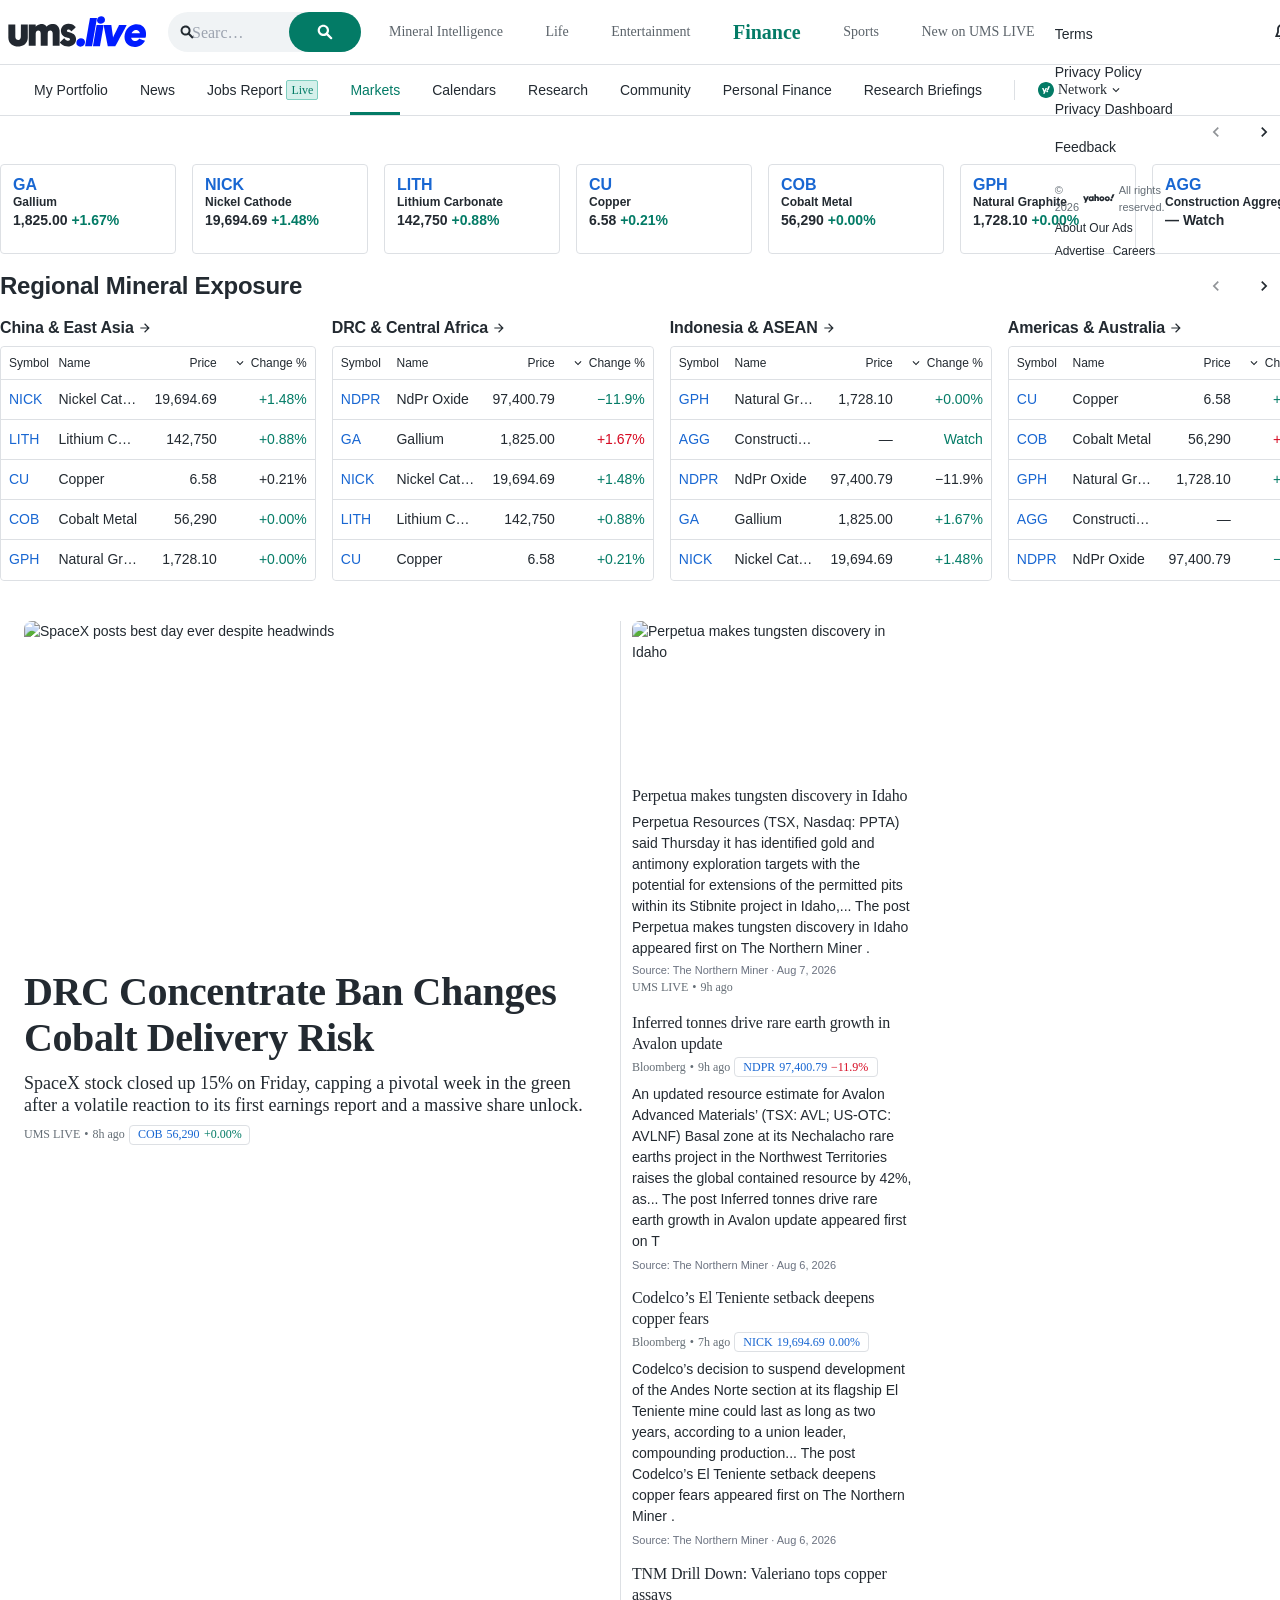
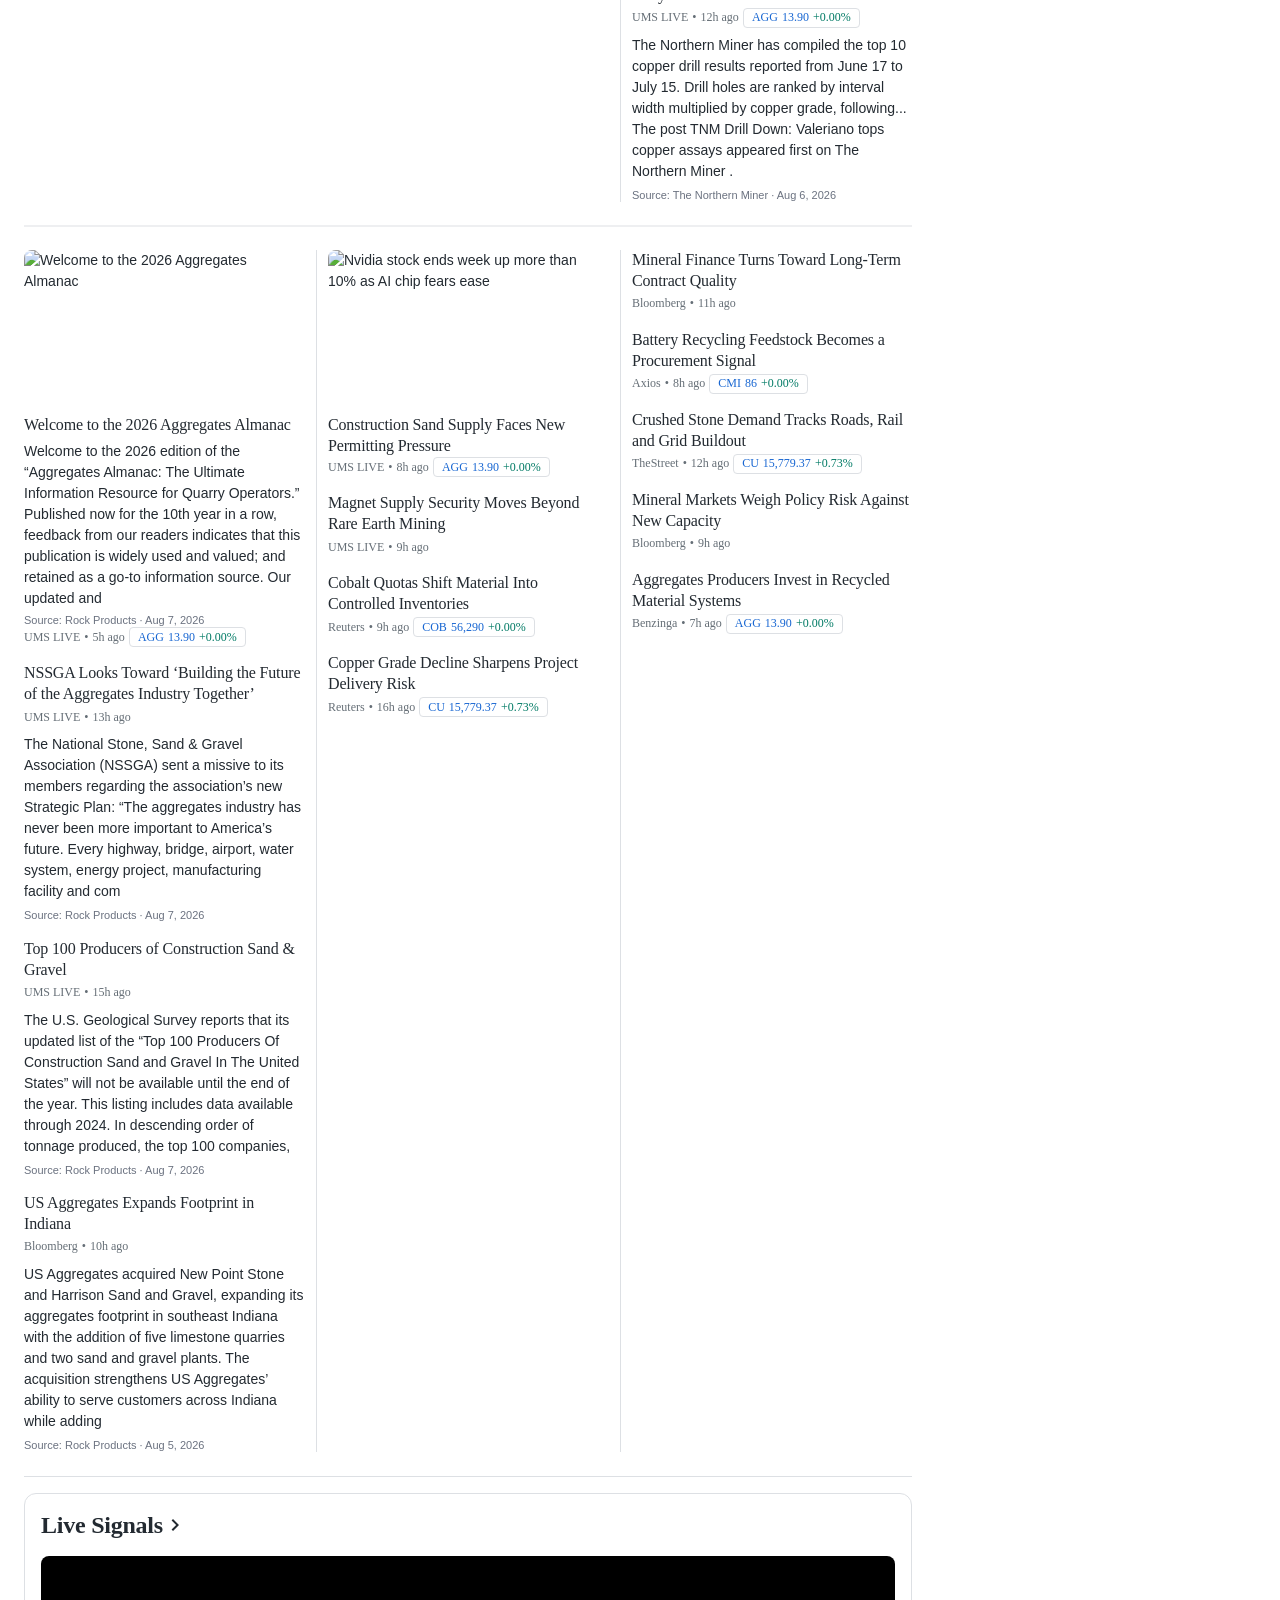
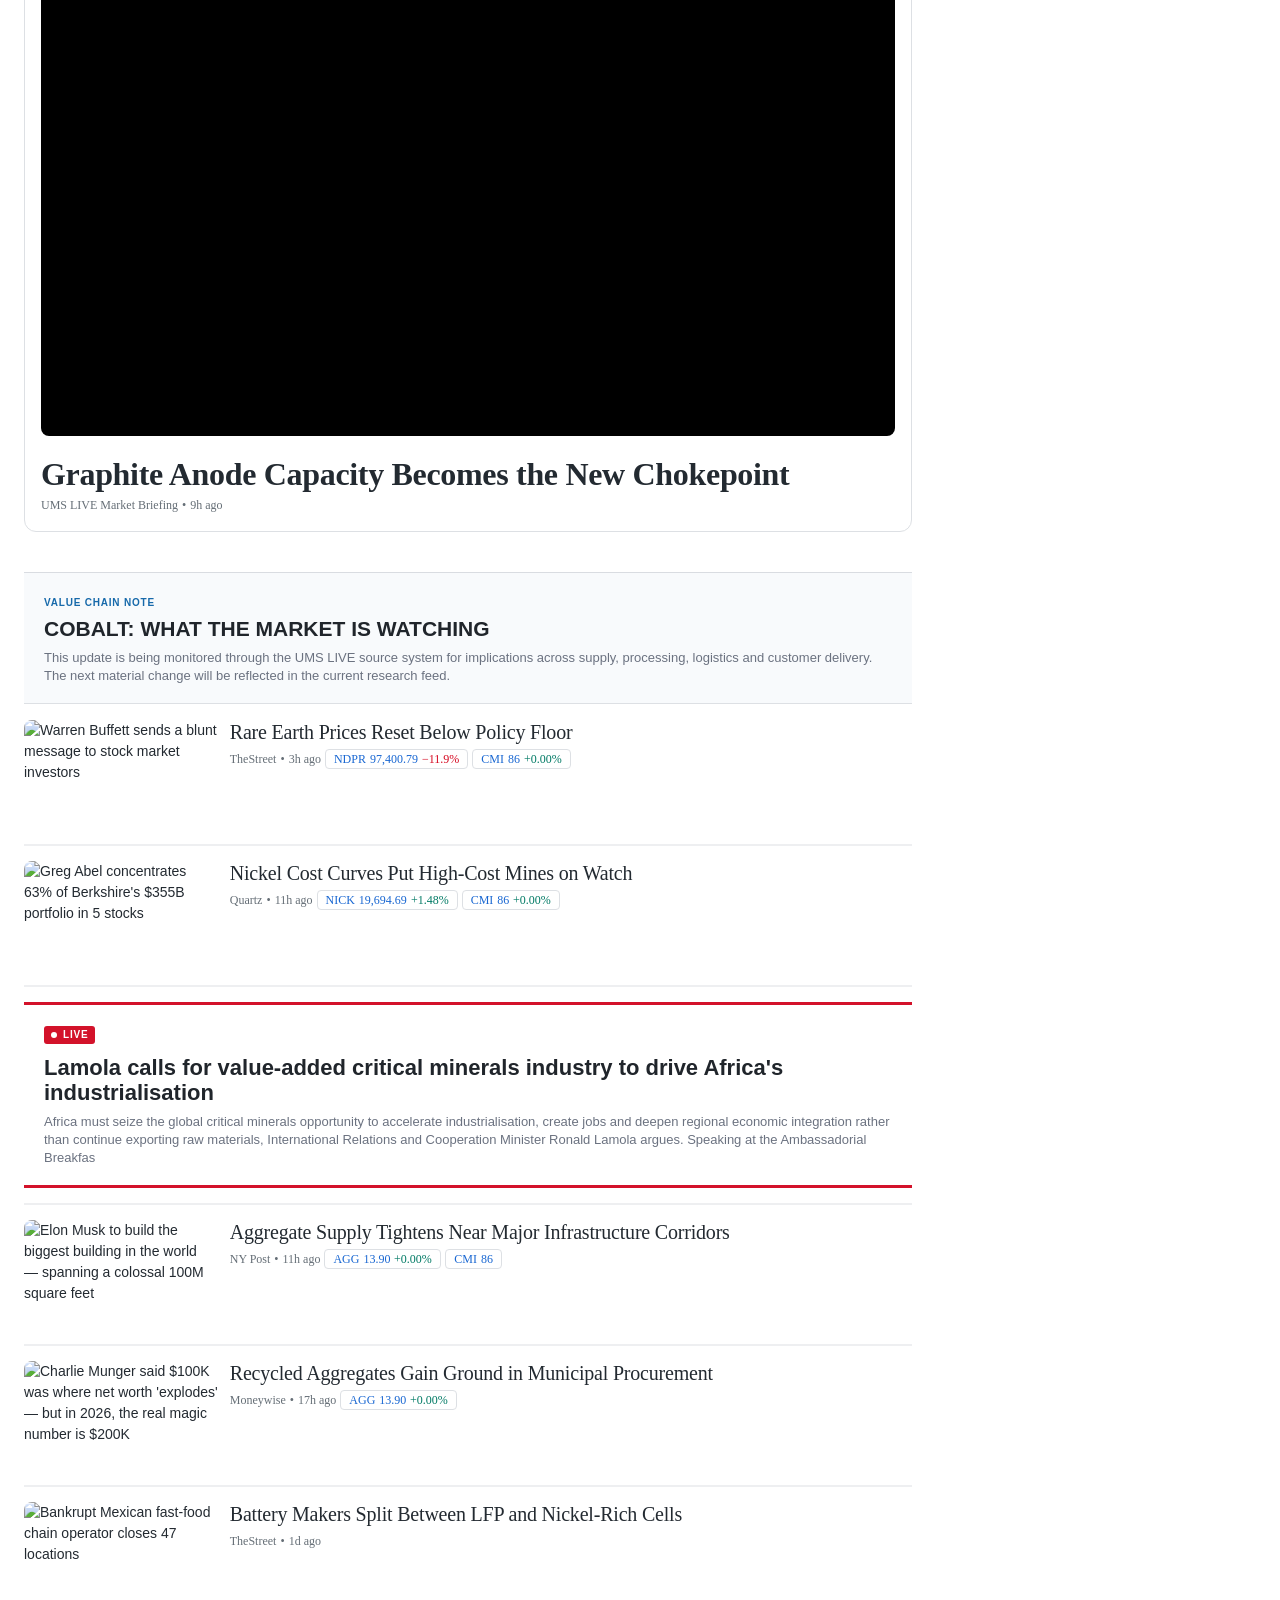
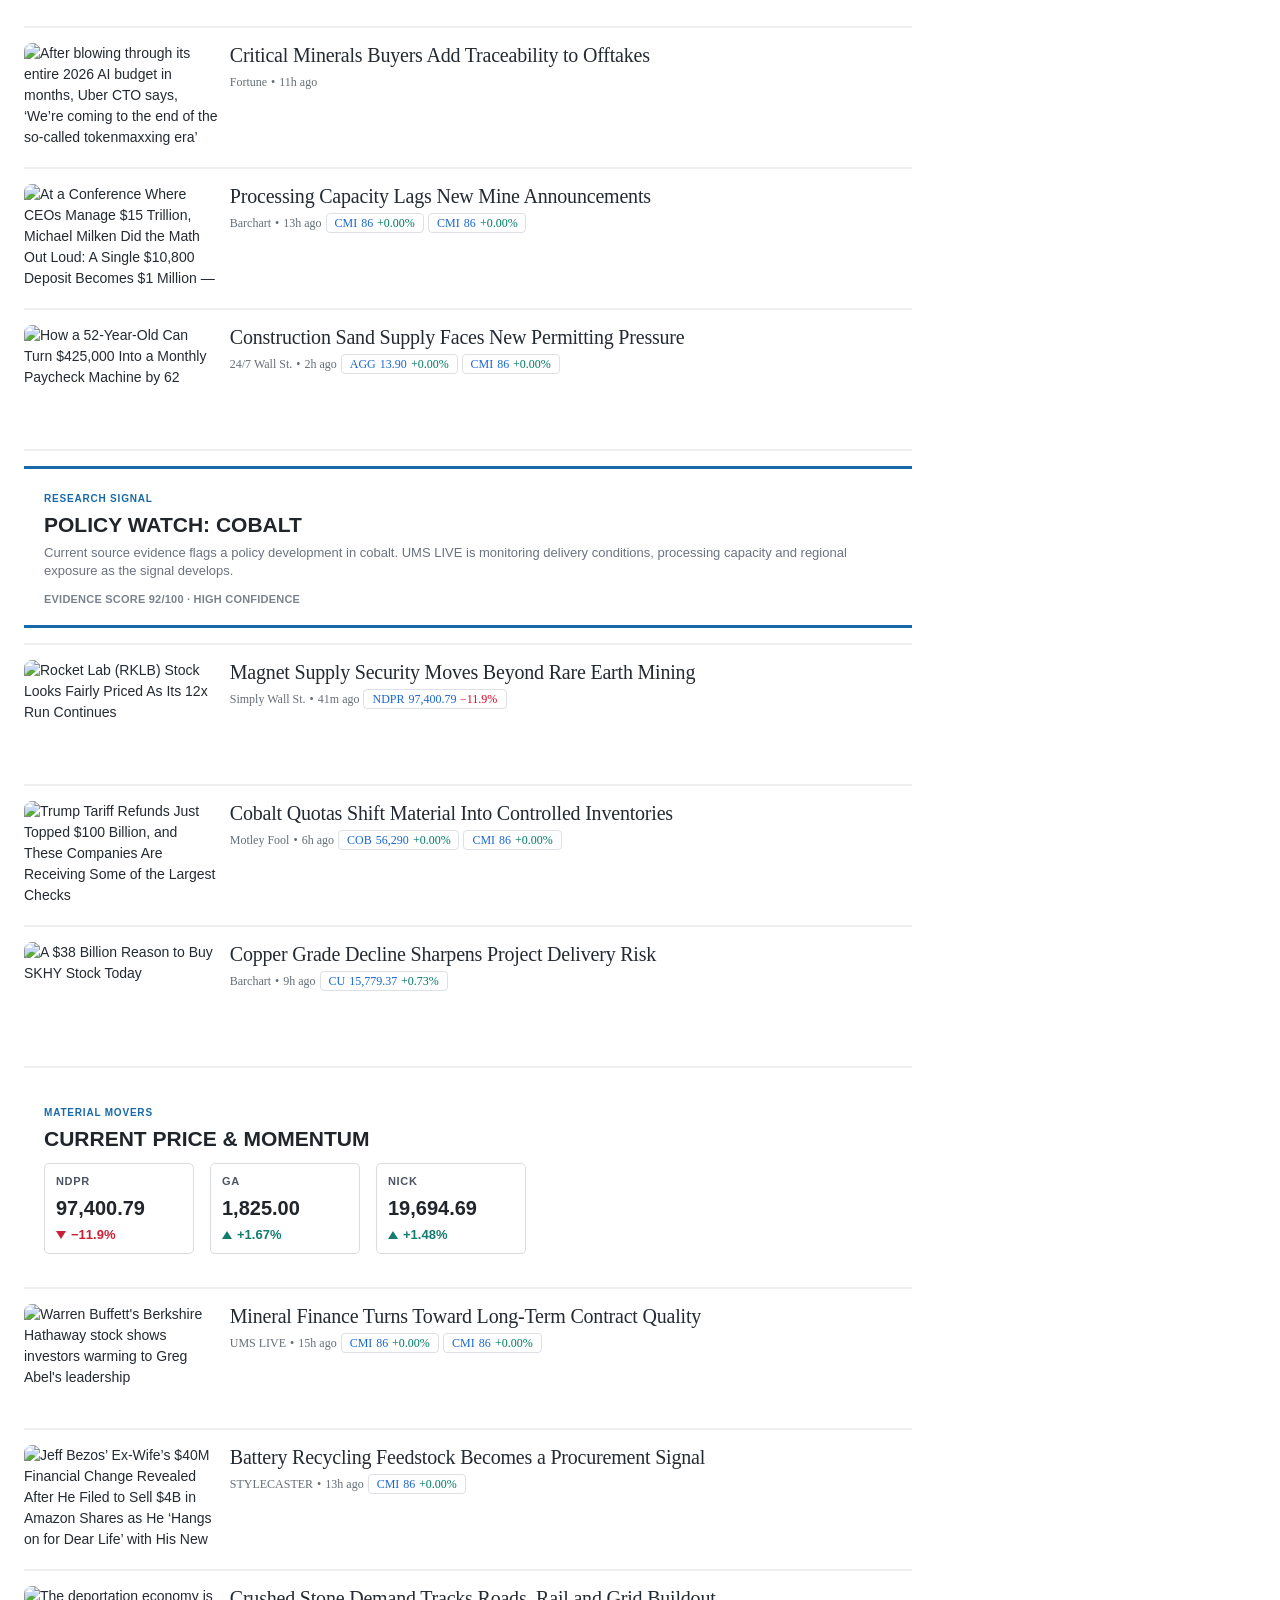
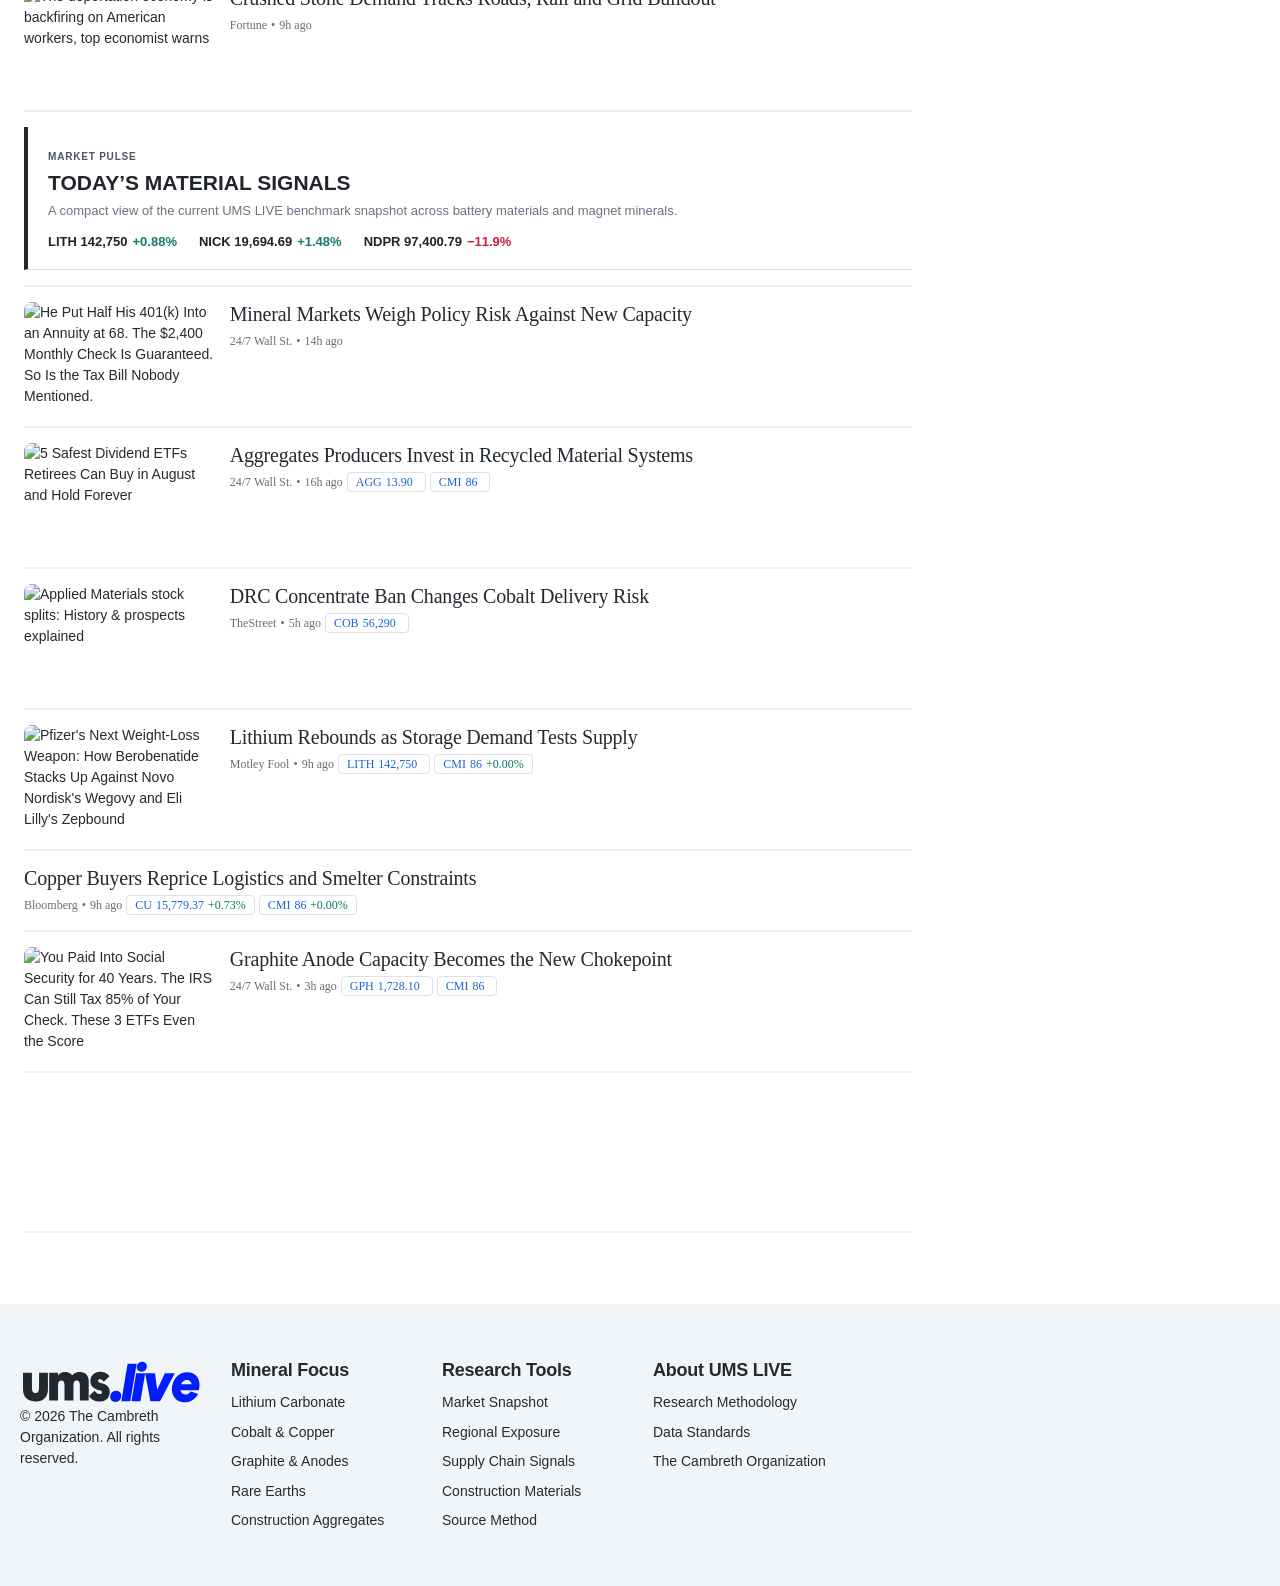
==== home.html @ 8cfcfe79 "Add files via upload" ====
<!DOCTYPE html>
<html>

<head>
  <meta charset="utf-8">
  <title>ALL-IN-ONE YAHOO CLONE</title>
  <style>
    /* POWER CSS WITH THEME+ANIMATIONS+FONTS */

    .wrapper.yf-1kh8qug {
      font-weight: var(--font-bold);
    }

    .fin-icon.yf-15ilbqr svg {
      width: 1em;
      height: 1em;
      fill: currentcolor;
      display: inline-block;
    }

    .interactive-icn.yf-15ilbqr {
      color: var(--color-interactive-level-1-enabled);
    }

    .fin-icon.yf-15ilbqr {
      align-items: center;
      display: inline-flex;
    }

    .primary-icn.yf-15ilbqr {
      color: var(--primary);
    }

    .secondary-icn.yf-15ilbqr {
      color: var(--secondary);
    }

    .tertiary-icn.yf-15ilbqr {
      color: var(--text2);
    }

    .action-icn.yf-15ilbqr {
      color: var(--color-ui-brand);
    }

    .positive-icn.yf-15ilbqr {
      color: var(--positive);
    }

    .negative-icn.yf-15ilbqr {
      color: var(--negative);
    }

    .following-icn.yf-15ilbqr {
      color: var(--following);
    }

    .white-icn.yf-15ilbqr {
      color: var(--white);
    }

    .inversed-icn.yf-15ilbqr {
      color: var(--inversed);
    }

    .success-icn.yf-15ilbqr {
      color: var(--color-ui-banner-success-icon);
    }

    .error-icn.yf-15ilbqr {
      color: var(--color-ui-banner-critical-icon);
    }

    .warning-icn.yf-15ilbqr {
      color: var(--color-ui-banner-alert);
    }

    .dock-icn.yf-15ilbqr {
      color: var(--color-surface-2a);
    }

    .inherit-icn.yf-15ilbqr {
      color: inherit;
    }

    .gray-icn.yf-15ilbqr {
      color: var(--ui-gray-300);
    }

    .sz-x-small.yf-15ilbqr {
      font-size: var(--icon-size, var(--font-xs));
    }

    .sz-small.yf-15ilbqr {
      font-size: var(--icon-size, var(--font-s));
    }

    .sz-medium.yf-15ilbqr {
      font-size: var(--icon-size, var(--font-m));
    }

    .sz-large.yf-15ilbqr {
      font-size: var(--icon-size, var(--font-l));
    }

    .sz-x-large.yf-15ilbqr {
      font-size: var(--icon-size, var(--font-2xl));
    }

    .sz-xx-large.yf-15ilbqr {
      font-size: var(--icon-size, var(--font-3xl));
    }

    .sz-xxx-large.yf-15ilbqr {
      font-size: var(--icon-size, var(--font-4xl));
    }

    .sz-xxxx-large.yf-15ilbqr {
      font-size: var(--icon-size, var(--font-6xl));
    }

    .sz-xxxxx-large.yf-15ilbqr {
      font-size: var(--icon-size, var(--font-8xl));
    }

    .sz-10x-large.yf-15ilbqr {
      font-size: var(--icon-size, var(--font-10xl));
    }

    .sz-12x-large.yf-15ilbqr {
      font-size: var(--icon-size, var(--font-12xl));
    }

    .rotate.yf-15ilbqr {
      transform: rotateX(180deg);
      transition: 0.3s ease-in-out;
    }

    .rotateY.yf-15ilbqr {
      transform: rotateY(180deg);
      transition: 0.3s ease-in-out;
    }

    .rotate90.yf-15ilbqr {
      transform: rotate(90deg);
      transition: 0.3s ease-in-out;
    }

    .selected.yf-15ilbqr {
      color: var(--link);
    }

    a.yf-119g04z {
      --link-transition-duration: .15s;
      transition-property: background-color, background-image, box-shadow, color, border-color;
      transition-duration: var(--link-transition-duration);
      transition-timing-function: ease-in-out;
      height: fit-content;
      font-weight: var(--link-font-weight, var(--font-medium));
      text-decoration: none;
      display: inline-flex;
      gap: var(--link-row-gap, var(--size-space-02));
      align-items: center;
      line-height: 1.25;
    }

    a.leftAlign.yf-119g04z {
      flex-direction: row-reverse;
    }

    a.primary-link.yf-119g04z,
    a.loud-link.yf-119g04z,
    a.subtle-link.yf-119g04z,
    a.none-link.yf-119g04z {
      --link-transition-duration: 60ms;
      padding: var(--link-padding, 0);
    }

    a.primary-link.fin-size-x-small.yf-119g04z,
    a.loud-link.fin-size-x-small.yf-119g04z,
    a.subtle-link.fin-size-x-small.yf-119g04z,
    a.none-link.fin-size-x-small.yf-119g04z {
      --link-padding: 0;
      font-size: var(--font-xs);
    }

    a.primary-link.fin-size-small.yf-119g04z,
    a.loud-link.fin-size-small.yf-119g04z,
    a.subtle-link.fin-size-small.yf-119g04z,
    a.none-link.fin-size-small.yf-119g04z {
      --link-padding: 0;
      font-size: var(--font-s);
    }

    a.primary-link.fin-size-medium.yf-119g04z,
    a.loud-link.fin-size-medium.yf-119g04z,
    a.subtle-link.fin-size-medium.yf-119g04z,
    a.none-link.fin-size-medium.yf-119g04z {
      --link-padding: 0;
      font-size: var(--font-m);
    }

    a.primary-link.fin-size-large.yf-119g04z,
    a.loud-link.fin-size-large.yf-119g04z,
    a.subtle-link.fin-size-large.yf-119g04z,
    a.none-link.fin-size-large.yf-119g04z {
      --link-padding: 0;
      font-size: var(--font-l);
    }

    a.primary-link.fin-size-x-large.yf-119g04z,
    a.loud-link.fin-size-x-large.yf-119g04z,
    a.subtle-link.fin-size-x-large.yf-119g04z,
    a.none-link.fin-size-x-large.yf-119g04z {
      --link-padding: 0;
      font-size: var(--font-xl);
    }

    a.primary-link.fin-size-xx-large.yf-119g04z,
    a.loud-link.fin-size-xx-large.yf-119g04z,
    a.subtle-link.fin-size-xx-large.yf-119g04z,
    a.none-link.fin-size-xx-large.yf-119g04z {
      --link-padding: 0;
      font-size: var(--font-2xl);
    }

    a.primary-link.fin-size-xxx-large.yf-119g04z,
    a.loud-link.fin-size-xxx-large.yf-119g04z,
    a.subtle-link.fin-size-xxx-large.yf-119g04z,
    a.none-link.fin-size-xxx-large.yf-119g04z {
      --link-padding: 0;
      font-size: var(--font-3xl);
    }

    a.primary-link.yf-119g04z {
      color: var(--color-interactive-level-2-enabled);
      text-decoration-line: underline;
      text-decoration-thickness: auto;
      text-decoration-style: solid;
      text-decoration-color: var(--color-interactive-level-2-enabled);
    }

    a.loud-link.yf-119g04z {
      color: var(--color-interactive-level-1-enabled);
    }

    a.subtle-link.yf-119g04z {
      color: var(--link-color, var(--color-interactive-level-2-enabled));
      text-decoration: none;
    }

    a.none-link.yf-119g04z {
      color: inherit;
    }

    a.none-link.yf-119g04z:active,
    a.none-link.yf-119g04z:hover {
      text-decoration: none;
    }

    a.ellipsis.yf-119g04z {
      text-overflow: ellipsis;
      overflow: hidden;
      white-space: nowrap;
      display: block;
    }

    a.primary-btn-link.yf-119g04z,
    a.secondary-btn-link.yf-119g04z,
    a.tertiary-btn-link.yf-119g04z,
    a.quaternary-btn-link.yf-119g04z,
    a.quaternary-blue-btn-link.yf-119g04z,
    a.link1-btn-link.yf-119g04z,
    a.link2-btn-link.yf-119g04z,
    a.icon-btn-link.yf-119g04z,
    a.icon2-btn-link.yf-119g04z,
    a.ai-btn-link.yf-119g04z,
    a.subscription-btn-link.yf-119g04z {
      --button-background-color: transparent;
      background-image: var(--button-background-image, none);
      border-radius: var(--border-radius-xl);
      background-color: var(--button-background-color);
      border-color: var(--button-border-color, transparent);
      border-width: 1px;
      border-style: solid;
      display: inline-flex;
      align-items: center;
      justify-content: flex-start;
      gap: var(--size-space-02);
    }

    a.primary-btn-link.yf-119g04z:hover,
    a.primary-btn-link.yf-119g04z:focus-within,
    a.primary-btn-link.yf-119g04z:active,
    a.secondary-btn-link.yf-119g04z:hover,
    a.secondary-btn-link.yf-119g04z:focus-within,
    a.secondary-btn-link.yf-119g04z:active,
    a.tertiary-btn-link.yf-119g04z:hover,
    a.tertiary-btn-link.yf-119g04z:focus-within,
    a.tertiary-btn-link.yf-119g04z:active,
    a.quaternary-btn-link.yf-119g04z:hover,
    a.quaternary-btn-link.yf-119g04z:focus-within,
    a.quaternary-btn-link.yf-119g04z:active,
    a.quaternary-blue-btn-link.yf-119g04z:hover,
    a.quaternary-blue-btn-link.yf-119g04z:focus-within,
    a.quaternary-blue-btn-link.yf-119g04z:active,
    a.link1-btn-link.yf-119g04z:hover,
    a.link1-btn-link.yf-119g04z:focus-within,
    a.link1-btn-link.yf-119g04z:active,
    a.link2-btn-link.yf-119g04z:hover,
    a.link2-btn-link.yf-119g04z:focus-within,
    a.link2-btn-link.yf-119g04z:active,
    a.icon-btn-link.yf-119g04z:hover,
    a.icon-btn-link.yf-119g04z:focus-within,
    a.icon-btn-link.yf-119g04z:active,
    a.icon2-btn-link.yf-119g04z:hover,
    a.icon2-btn-link.yf-119g04z:focus-within,
    a.icon2-btn-link.yf-119g04z:active,
    a.ai-btn-link.yf-119g04z:hover,
    a.ai-btn-link.yf-119g04z:focus-within,
    a.ai-btn-link.yf-119g04z:active,
    a.subscription-btn-link.yf-119g04z:hover,
    a.subscription-btn-link.yf-119g04z:focus-within,
    a.subscription-btn-link.yf-119g04z:active {
      text-decoration: none;
    }

    a.primary-btn-link.fin-size-x-small.yf-119g04z,
    a.secondary-btn-link.fin-size-x-small.yf-119g04z,
    a.tertiary-btn-link.fin-size-x-small.yf-119g04z,
    a.quaternary-btn-link.fin-size-x-small.yf-119g04z,
    a.quaternary-blue-btn-link.fin-size-x-small.yf-119g04z,
    a.ai-btn-link.fin-size-x-small.yf-119g04z,
    a.subscription-btn-link.fin-size-x-small.yf-119g04z {
      padding-top: 0.1407rem;
      padding-bottom: 0.1407rem;
    }

    a.primary-btn-link.fin-size-small.yf-119g04z,
    a.secondary-btn-link.fin-size-small.yf-119g04z,
    a.tertiary-btn-link.fin-size-small.yf-119g04z,
    a.quaternary-btn-link.fin-size-small.yf-119g04z,
    a.quaternary-blue-btn-link.fin-size-small.yf-119g04z,
    a.ai-btn-link.fin-size-small.yf-119g04z,
    a.subscription-btn-link.fin-size-small.yf-119g04z {
      padding-top: 0.391rem;
      padding-bottom: 0.391rem;
    }

    a.primary-btn-link.fin-size-medium.yf-119g04z,
    a.secondary-btn-link.fin-size-medium.yf-119g04z,
    a.tertiary-btn-link.fin-size-medium.yf-119g04z,
    a.quaternary-btn-link.fin-size-medium.yf-119g04z,
    a.quaternary-blue-btn-link.fin-size-medium.yf-119g04z,
    a.ai-btn-link.fin-size-medium.yf-119g04z,
    a.subscription-btn-link.fin-size-medium.yf-119g04z {
      padding-top: 0.6405rem;
      padding-bottom: 0.6405rem;
    }

    a.primary-btn-link.fin-size-large.yf-119g04z,
    a.secondary-btn-link.fin-size-large.yf-119g04z,
    a.tertiary-btn-link.fin-size-large.yf-119g04z,
    a.quaternary-btn-link.fin-size-large.yf-119g04z,
    a.quaternary-blue-btn-link.fin-size-large.yf-119g04z,
    a.ai-btn-link.fin-size-large.yf-119g04z,
    a.subscription-btn-link.fin-size-large.yf-119g04z {
      padding-top: 0.813rem;
      padding-bottom: 0.813rem;
    }

    a.primary-btn-link.fin-size-x-large.yf-119g04z,
    a.secondary-btn-link.fin-size-x-large.yf-119g04z,
    a.tertiary-btn-link.fin-size-x-large.yf-119g04z,
    a.quaternary-btn-link.fin-size-x-large.yf-119g04z,
    a.quaternary-blue-btn-link.fin-size-x-large.yf-119g04z,
    a.ai-btn-link.fin-size-x-large.yf-119g04z,
    a.subscription-btn-link.fin-size-x-large.yf-119g04z {
      padding-top: 1.0625rem;
      padding-bottom: 1.0625rem;
    }

    a.primary-btn-link.yf-119g04z {
      --button-background-color: var(--color-interactive-level-2-enabled);
      color: var(--color-text-icon-inversed);
    }

    a.primary-btn-link.yf-119g04z:hover,
    a.primary-btn-link.yf-119g04z:focus-visible {
      --button-background-color: var(--color-interactive-level-2-hovered);
    }

    a.primary-btn-link.yf-119g04z:active {
      --button-background-color: var(--color-interactive-level-2-pressed);
    }

    a.primary-btn-link[disabled].yf-119g04z {
      --button-background-color: var(--color-interactive-level-2-enabled);
      color: var(--color-text-icon-inversed);
      opacity: 0.5;
    }

    a.secondary-btn-link.yf-119g04z {
      --button-background-color: var(--color-surface-2a);
      border-color: var(--button-border-color, var(--color-interactive-level-2-enabled));
      color: var(--color-interactive-level-2-enabled);
    }

    a.secondary-btn-link.yf-119g04z:hover,
    a.secondary-btn-link.yf-119g04z:focus-visible {
      border-color: var(--color-interactive-level-2-hovered);
      color: var(--color-interactive-level-2-hovered);
    }

    a.secondary-btn-link.yf-119g04z:active {
      --button-background-color: var(--color-interactive-level-1-background-pressed);
      color: var(--color-interactive-level-2-pressed);
      border-color: var(--color-interactive-level-2-pressed);
    }

    a.secondary-btn-link[disabled].yf-119g04z {
      border-color: var(--color-ui-divider-subtle);
      opacity: 0.5;
    }

    a.tertiary-btn-link.yf-119g04z {
      --button-background-color: var(--color-surface-2a);
      border-color: var(--button-border-color, var(--color-ui-divider-subtle));
      color: var(--color-interactive-level-2-enabled);
    }

    a.tertiary-btn-link.yf-119g04z:hover,
    a.tertiary-btn-link.yf-119g04z:focus-visible {
      color: var(--color-interactive-level-2-hovered);
      border-color: var(--color-interactive-level-2-hovered);
    }

    a.tertiary-btn-link.yf-119g04z:active {
      --button-background-color: var(--color-interactive-level-1-background-pressed);
      color: var(--color-interactive-level-2-pressed);
      border-color: var(--color-interactive-level-2-pressed);
    }

    a.tertiary-btn-link[disabled].yf-119g04z {
      opacity: 0.5;
    }

    a.quaternary-btn-link.yf-119g04z {
      --button-background-color: var(--enabled-active-brand);
      color: var(--color-text-icon-inversed);
    }

    a.quaternary-btn-link.yf-119g04z:hover,
    a.quaternary-btn-link.yf-119g04z:focus-visible {
      --button-background-color: var(--hovered-brand);
    }

    a.quaternary-btn-link.yf-119g04z:active {
      --button-background-color: var(--pressed-brand);
    }

    a.quaternary-btn-link[disabled].yf-119g04z {
      --button-background-color: var(--color-interactive-level-2-enabled);
      opacity: 0.5;
    }

    a.quaternary-blue-btn-link.yf-119g04z {
      --button-background-color: var(--color-interactive-level-1-enabled);
      color: var(--color-text-icon-inversed);
    }

    a.quaternary-blue-btn-link.yf-119g04z:hover,
    a.quaternary-blue-btn-link.yf-119g04z:focus-visible {
      --button-background-color: var(--color-interactive-level-1-hovered);
    }

    a.quaternary-blue-btn-link.yf-119g04z:active {
      --button-background-color: var(--color-interactive-level-1-pressed);
    }

    a.quaternary-blue-btn-link[disabled].yf-119g04z {
      --button-background-color: var(--color-interactive-level-2-enabled);
      opacity: 0.5;
    }

    a.link-btn-link.yf-119g04z {
      color: var(--color-interactive-level-2-enabled);
      padding: 0px;
      text-decoration-line: underline;
      text-decoration-thickness: auto;
      text-decoration-style: solid;
      text-decoration-color: var(--color-ui-gray-300);
    }

    a.link-btn-link.yf-119g04z:hover,
    a.link-btn-link.yf-119g04z:focus-visible {
      color: var(--color-interactive-level-2-enabled);
      text-decoration-line: underline;
      text-decoration-thickness: auto;
      text-decoration-style: solid;
      text-decoration-color: var(--color-ui-gray-500);
    }

    a.link-btn-link.yf-119g04z:active {
      color: var(--color-interactive-level-2-enabled);
      text-decoration-line: underline;
      text-decoration-style: solid;
      text-decoration-color: var(--color-ui-gray-500);
      text-decoration-thickness: 2px;
    }

    a.link-btn-link[disabled].yf-119g04z {
      color: var(--color-interactive-level-2-enabled);
      text-decoration-color: var(--color-ui-gray-300);
      opacity: 0.5;
    }

    a.link1-btn-link.yf-119g04z,
    a.link2-btn-link.yf-119g04z {
      color: var(--color-interactive-level-2-enabled);
      text-decoration-line: underline;
      text-decoration-thickness: auto;
      text-decoration-style: solid;
      text-decoration-color: var(--color-interactive-level-2-enabled);
    }

    a.link1-btn-link.yf-119g04z:hover,
    a.link1-btn-link.yf-119g04z:focus-visible,
    a.link2-btn-link.yf-119g04z:hover,
    a.link2-btn-link.yf-119g04z:focus-visible {
      --button-background-color: var(--color-surface-2a);
      text-decoration: none;
      border-color: var(--color-interactive-level-2-hovered);
      color: var(--color-interactive-level-2-hovered);
    }

    a.link1-btn-link.yf-119g04z:active,
    a.link2-btn-link.yf-119g04z:active {
      --button-background-color: var(--color-interactive-level-1-background-pressed);
      color: var(--color-interactive-level-2-pressed);
      text-decoration: none;
    }

    a.link1-btn-link[disabled].yf-119g04z,
    a.link2-btn-link[disabled].yf-119g04z {
      opacity: 0.5;
    }

    a.link2-btn-link.yf-119g04z {
      text-decoration: none;
    }

    a.icon-btn-link.yf-119g04z,
    a.icon2-btn-link.yf-119g04z {
      color: var(--color-interactive-level-2-enabled);
    }

    a.icon-btn-link.yf-119g04z:hover,
    a.icon-btn-link.yf-119g04z:focus-visible,
    a.icon2-btn-link.yf-119g04z:hover,
    a.icon2-btn-link.yf-119g04z:focus-visible {
      color: var(--color-interactive-level-2-hovered);
      border-color: var(--color-interactive-level-2-hovered);
    }

    a.icon-btn-link.yf-119g04z:active,
    a.icon2-btn-link.yf-119g04z:active {
      --button-background-color: var(--color-interactive-level-1-background-pressed);
      border-color: var(--color-interactive-level-2-pressed);
      color: var(--color-interactive-level-2-pressed);
    }

    a.icon-btn-link[disabled].yf-119g04z,
    a.icon2-btn-link[disabled].yf-119g04z {
      opacity: 0.5;
    }

    a.icon-btn-link.fin-size-x-small.yf-119g04z,
    a.icon2-btn-link.fin-size-x-small.yf-119g04z {
      --icon-size: var(--font-s);
      padding: 0.188rem;
    }

    a.icon-btn-link.fin-size-small.yf-119g04z,
    a.icon2-btn-link.fin-size-small.yf-119g04z {
      --icon-size: var(--font-l);
      padding: 0.188rem;
    }

    a.icon-btn-link.fin-size-medium.yf-119g04z,
    a.icon2-btn-link.fin-size-medium.yf-119g04z {
      --icon-size: var(--font-2xl);
      padding: 0.313rem;
    }

    a.icon-btn-link.fin-size-large.yf-119g04z,
    a.icon2-btn-link.fin-size-large.yf-119g04z {
      --icon-size: var(--font-4xl);
      padding: 0.313rem;
    }

    a.icon-btn-link.fin-size-x-large.yf-119g04z,
    a.icon2-btn-link.fin-size-x-large.yf-119g04z {
      --icon-size: var(--font-6xl);
      padding: 0.313rem;
    }

    a.icon2-btn-link.yf-119g04z {
      border-color: var(--color-ui-divider-subtle);
    }

    a.ai-btn-link.yf-119g04z {
      --button-background-color: var(--color-surface-2b);
      --button-background: linear-gradient(var(--button-background-color), var(--button-background-color)) padding-box, var(--ai-border-gradient) border-box;
      --button-icon-color: var(--button-background);
      border-color: transparent;
      background: var(--button-background);
      color: var(--color-interactive-level-2-enabled);
    }

    a.ai-btn-link.yf-119g04z:hover,
    a.ai-btn-link.yf-119g04z:focus-visible,
    a.ai-btn-link.yf-119g04z[aria-expanded="true"] {
      border-color: var(--color-interactive-ai-hovered);
      color: var(--color-interactive-ai-hovered);
    }

    a.ai-btn-link.activated.yf-119g04z,
    a.ai-btn-link.yf-119g04z:active {
      --button-background-color: var(--color-interactive-level-1-background-pressed);
      border-color: var(--color-interactive-ai-selected);
      color: var(--color-interactive-ai-selected);
    }

    a.ai-btn-link[disabled].yf-119g04z {
      border-color: var(--color-ui-divider-subtle);
      opacity: 0.5;
    }

    a.subscription-btn-link.yf-119g04z {
      color: var(--color-text-icon-primary-fixed-dark);
    }

    a.subscription-btn-link.bronze.yf-119g04z {
      --button-background-color: var(--color-interactive-ui-subscriber-bronze-enabled);
    }

    a.subscription-btn-link.bronze.yf-119g04z:hover,
    a.subscription-btn-link.bronze.yf-119g04z:focus-visible {
      --button-background-color: var(--color-interactive-ui-subscriber-bronze-hovered);
    }

    a.subscription-btn-link.bronze.yf-119g04z:active {
      --button-background-color: var(--color-interactive-ui-subscriber-bronze-pressed);
    }

    a.subscription-btn-link.silver.yf-119g04z {
      --button-background-color: var(--color-interactive-ui-subscriber-silver-enabled);
    }

    a.subscription-btn-link.silver.yf-119g04z:hover,
    a.subscription-btn-link.silver.yf-119g04z:focus-visible {
      --button-background-color: var(--color-interactive-ui-subscriber-silver-hovered);
    }

    a.subscription-btn-link.silver.yf-119g04z:active {
      --button-background-color: var(--color-interactive-ui-subscriber-silver-pressed);
    }

    a.subscription-btn-link.gold.yf-119g04z {
      --button-background-color: var(--color-interactive-ui-subscriber-gold-enabled);
    }

    a.subscription-btn-link.gold.yf-119g04z:hover,
    a.subscription-btn-link.gold.yf-119g04z:focus-visible {
      --button-background-color: var(--color-interactive-ui-subscriber-gold-hovered);
    }

    a.subscription-btn-link.gold.yf-119g04z:active {
      --button-background-color: var(--color-interactive-ui-subscriber-gold-pressed);
    }

    a.subscription-btn-link[disabled].yf-119g04z {
      --button-background-color: var(--color-text-icon-primary-fixed-dark);
      color: var(--color-interactive-level-1-disabled);
      opacity: 0.5;
    }

    a:hover.primary-link.yf-119g04z,
    a:hover.loud-link.yf-119g04z,
    a:hover.subtle-link.yf-119g04z,
    a:focus-visible.primary-link.yf-119g04z,
    a:focus-visible.loud-link.yf-119g04z,
    a:focus-visible.subtle-link.yf-119g04z {
      text-decoration-line: underline;
      text-decoration-thickness: auto;
      text-decoration-style: solid;
      text-decoration-color: var(--color-interactive-level-1-selected);
      color: var(--color-interactive-level-1-selected);
    }

    a:hover.noUnderline.yf-119g04z,
    a:hover.subtle-link.yf-119g04z,
    a:focus-visible.noUnderline.yf-119g04z,
    a:focus-visible.subtle-link.yf-119g04z {
      text-decoration: none;
    }

    a:active.primary-link.yf-119g04z,
    a:active.loud-link.yf-119g04z,
    a:active.subtle-link.yf-119g04z {
      text-decoration-line: underline;
      text-decoration-thickness: auto;
      text-decoration-style: solid;
      text-decoration-color: var(--color-interactive-level-1-pressed);
      color: var(--color-interactive-level-1-pressed);
    }

    a:active.noUnderline.yf-119g04z,
    a:active.subtle-link.yf-119g04z {
      text-decoration: none;
    }

    a.yf-119g04z:active,
    a.yf-119g04z:hover,
    a.yf-119g04z:focus-visible {
      text-decoration: underline;
    }

    a.noUnderline.yf-119g04z {
      text-decoration: none;
    }

    a.noUnderline.yf-119g04z:active,
    a.noUnderline.yf-119g04z:hover,
    a.noUnderline.yf-119g04z:focus-visible {
      text-decoration: none;
    }

    a.disabled.yf-119g04z {
      cursor: auto;
      pointer-events: none;
    }

    @media (prefers-reduced-motion) {
      a.yf-119g04z {
        --link-transition-duration: 0;
      }
    }

    button.yf-r7dg9i {
      --button-background-color: var(--background-color, transparent);
      --button-transition-duration: .15s;
      --button-width: var(--button-width, max-content);
      --button-padding-top: var(--button-padding-top-custom, 0);
      --button-padding-right: var(--button-padding-right-custom, 0);
      --button-padding-bottom: var(--button-padding-bottom-custom, 0);
      --button-padding-left: var(--button-padding-left-custom, 0);
      --button-white-space: var(--button-white-space-custom, normal);
      --button-label-xs-font-size: var(--button-label-xs-font-size-custom, var(--label-md-emphasis-size));
      font-weight: var(--button-font-weight, var(--font-medium));
      max-width: var(--button-width);
      background-image: var(--button-background-image, none);
      background-color: var(--button-background-color);
      transition-property: background-color, background-image, box-shadow, color, border-color;
      transition-duration: var(--button-transition-duration);
      transition-timing-function: ease-in-out;
      border-color: var(--button-border-color, transparent);
      border-width: 1px;
      border-style: solid;
      display: inline-flex;
      align-items: center;
      justify-content: flex-start;
      gap: var(--size-space-02);
      padding: var(--button-padding-top) var(--button-padding-right) var(--button-padding-bottom) var(--button-padding-left);
      white-space: var(--button-white-space, normal);
    }

    button.fin-size-x-small.yf-r7dg9i {
      padding: 0.22rem 0.625rem;
      font-size: var(--button-label-xs-font-size);
      line-height: var(--label-md-emphasis-line-height);
    }

    button.fin-size-small.yf-r7dg9i {
      padding: 0.391rem 0.875rem;
      font-size: var(--label-md-emphasis-size);
      line-height: var(--label-md-emphasis-line-height);
    }

    button.fin-size-medium.yf-r7dg9i {
      padding: .641rem var(--size-space-07);
      font-size: var(--label-lg-emphasis-size);
      line-height: var(--label-lg-emphasis-line-height);
    }

    button.fin-size-large.yf-r7dg9i {
      padding: .813rem var(--size-space-08);
      font-size: var(--label-lg-emphasis-size);
      line-height: var(--label-lg-emphasis-line-height);
    }

    button.fin-size-x-large.yf-r7dg9i {
      padding: 1.063rem var(--size-space-09);
      font-size: var(--label-lg-emphasis-size);
      line-height: var(--label-lg-emphasis-line-height);
    }

    button.rightAlign.yf-r7dg9i {
      flex-direction: row-reverse;
    }

    button.rounded.yf-r7dg9i {
      border-radius: var(--border-radius-xl);
    }

    button.hide.yf-r7dg9i {
      display: none !important;
      visibility: hidden !important;
    }

    button.inert.yf-r7dg9i {
      cursor: default;
      pointer-events: none;
    }

    button.primary-btn.fin-size-x-small.yf-r7dg9i,
    button.primary-destructive-btn.fin-size-x-small.yf-r7dg9i,
    button.secondary-btn.fin-size-x-small.yf-r7dg9i,
    button.secondary-destructive-btn.fin-size-x-small.yf-r7dg9i,
    button.tertiary-btn.fin-size-x-small.yf-r7dg9i,
    button.quaternary-btn.fin-size-x-small.yf-r7dg9i,
    button.quaternary-blue-btn.fin-size-x-small.yf-r7dg9i,
    button.ai-btn.fin-size-x-small.yf-r7dg9i {
      padding-top: 0.1407rem;
      padding-bottom: 0.1407rem;
    }

    button.primary-btn.fin-size-small.yf-r7dg9i,
    button.primary-destructive-btn.fin-size-small.yf-r7dg9i,
    button.secondary-btn.fin-size-small.yf-r7dg9i,
    button.secondary-destructive-btn.fin-size-small.yf-r7dg9i,
    button.tertiary-btn.fin-size-small.yf-r7dg9i,
    button.quaternary-btn.fin-size-small.yf-r7dg9i,
    button.quaternary-blue-btn.fin-size-small.yf-r7dg9i,
    button.ai-btn.fin-size-small.yf-r7dg9i {
      padding-top: 0.391rem;
      padding-bottom: 0.391rem;
    }

    button.primary-btn.fin-size-medium.yf-r7dg9i,
    button.primary-destructive-btn.fin-size-medium.yf-r7dg9i,
    button.secondary-btn.fin-size-medium.yf-r7dg9i,
    button.secondary-destructive-btn.fin-size-medium.yf-r7dg9i,
    button.tertiary-btn.fin-size-medium.yf-r7dg9i,
    button.quaternary-btn.fin-size-medium.yf-r7dg9i,
    button.quaternary-blue-btn.fin-size-medium.yf-r7dg9i,
    button.ai-btn.fin-size-medium.yf-r7dg9i {
      padding-top: 0.6405rem;
      padding-bottom: 0.6405rem;
    }

    button.primary-btn.fin-size-large.yf-r7dg9i,
    button.primary-destructive-btn.fin-size-large.yf-r7dg9i,
    button.secondary-btn.fin-size-large.yf-r7dg9i,
    button.secondary-destructive-btn.fin-size-large.yf-r7dg9i,
    button.tertiary-btn.fin-size-large.yf-r7dg9i,
    button.quaternary-btn.fin-size-large.yf-r7dg9i,
    button.quaternary-blue-btn.fin-size-large.yf-r7dg9i,
    button.ai-btn.fin-size-large.yf-r7dg9i {
      padding-top: 0.813rem;
      padding-bottom: 0.813rem;
    }

    button.primary-btn.fin-size-x-large.yf-r7dg9i,
    button.primary-destructive-btn.fin-size-x-large.yf-r7dg9i,
    button.secondary-btn.fin-size-x-large.yf-r7dg9i,
    button.secondary-destructive-btn.fin-size-x-large.yf-r7dg9i,
    button.tertiary-btn.fin-size-x-large.yf-r7dg9i,
    button.quaternary-btn.fin-size-x-large.yf-r7dg9i,
    button.quaternary-blue-btn.fin-size-x-large.yf-r7dg9i,
    button.ai-btn.fin-size-x-large.yf-r7dg9i {
      padding-top: 1.0625rem;
      padding-bottom: 1.0625rem;
    }

    button.primary-btn.yf-r7dg9i {
      --button-background-color: var(--color-interactive-level-2-enabled);
      color: var(--color-text-icon-inversed);
    }

    button.primary-btn.yf-r7dg9i:hover,
    button.primary-btn.yf-r7dg9i:focus-visible,
    button.primary-btn.yf-r7dg9i[aria-expanded="true"] {
      --button-background-color: var(--color-interactive-level-2-hovered);
    }

    button.primary-btn.activated.yf-r7dg9i,
    button.primary-btn.yf-r7dg9i:active {
      --button-background-color: var(--color-interactive-level-2-pressed);
    }

    button.primary-destructive-btn.yf-r7dg9i {
      --button-background-color: var(--color-text-icon-neg);
      color: var(--color-text-icon-inversed);
    }

    button.primary-destructive-btn.yf-r7dg9i:hover,
    button.primary-destructive-btn.yf-r7dg9i:focus-visible,
    button.primary-destructive-btn.yf-r7dg9i[aria-expanded="true"] {
      --button-background-color: var(--color-interactive-neg-hovered);
    }

    button.primary-destructive-btn.activated.yf-r7dg9i,
    button.primary-destructive-btn.yf-r7dg9i:active {
      --button-background-color: var(--color-interactive-neg-pressed);
    }

    button.secondary-btn.yf-r7dg9i {
      --button-background-color: var(--color-surface-2a);
      border-color: var(--button-border-color, var(--color-interactive-level-2-enabled));
      color: var(--color-interactive-level-2-enabled);
    }

    button.secondary-btn.yf-r7dg9i:hover,
    button.secondary-btn.yf-r7dg9i:focus-visible,
    button.secondary-btn.yf-r7dg9i[aria-expanded="true"] {
      border-color: var(--color-interactive-level-2-hovered);
      color: var(--color-interactive-level-2-hovered);
    }

    button.secondary-btn.activated.yf-r7dg9i,
    button.secondary-btn.yf-r7dg9i:active {
      --button-background-color: var(--color-interactive-level-1-background-pressed);
      color: var(--color-interactive-level-2-pressed);
      border-color: var(--color-interactive-level-2-pressed);
    }

    button.secondary-destructive-btn.yf-r7dg9i {
      --button-background-color: var(--color-surface-2a);
      border-color: currentcolor;
      color: var(--color-text-icon-neg);
    }

    button.secondary-destructive-btn.yf-r7dg9i:hover,
    button.secondary-destructive-btn.yf-r7dg9i:focus-visible,
    button.secondary-destructive-btn.yf-r7dg9i[aria-expanded="true"] {
      color: var(--color-interactive-neg-hovered);
    }

    button.secondary-destructive-btn.activated.yf-r7dg9i,
    button.secondary-destructive-btn.yf-r7dg9i:active {
      --button-background-color: var(--color-text-icon-neg-background);
      color: var(--color-text-icon-neg);
    }

    button.tertiary-btn.yf-r7dg9i {
      --button-background-color: var(--color-surface-2a);
      border-color: var(--button-border-color, var(--color-ui-divider-subtle));
      color: var(--button-color, var(--color-interactive-level-2-enabled));
    }

    button.tertiary-btn.yf-r7dg9i:hover,
    button.tertiary-btn.yf-r7dg9i:focus-visible,
    button.tertiary-btn.yf-r7dg9i[aria-expanded="true"] {
      color: var(--color-interactive-level-2-hovered);
      border-color: var(--color-interactive-level-2-hovered);
    }

    button.tertiary-btn.activated.yf-r7dg9i,
    button.tertiary-btn.yf-r7dg9i:active {
      --button-background-color: var(--color-interactive-level-1-background-pressed);
      color: var(--color-interactive-level-2-pressed);
      border-color: var(--color-interactive-level-2-pressed);
    }

    button.quaternary-btn.yf-r7dg9i {
      --button-background-color: var(--enabled-active-brand);
      color: var(--color-text-icon-inversed);
    }

    button.quaternary-btn.yf-r7dg9i:hover,
    button.quaternary-btn.yf-r7dg9i:focus-visible,
    button.quaternary-btn.yf-r7dg9i[aria-expanded="true"] {
      --button-background-color: var(--hovered-brand);
    }

    button.quaternary-btn.yf-r7dg9i:active {
      --button-background-color: var(--pressed-brand);
    }

    button.quaternary-blue-btn.yf-r7dg9i {
      --button-background-color: var(--color-interactive-level-1-enabled);
      color: var(--color-text-icon-inversed);
    }

    button.quaternary-blue-btn.yf-r7dg9i:hover,
    button.quaternary-blue-btn.yf-r7dg9i:focus-visible,
    button.quaternary-blue-btn.yf-r7dg9i[aria-expanded="true"] {
      --button-background-color: var(--color-interactive-level-1-hovered);
    }

    button.quaternary-blue-btn.activated.yf-r7dg9i,
    button.quaternary-blue-btn.yf-r7dg9i:active {
      --button-background-color: var(--color-interactive-level-1-pressed);
    }

    button.link-btn.yf-r7dg9i {
      color: var(--color-interactive-level-2-enabled);
      padding: 0px;
      text-decoration-line: underline;
      text-decoration-thickness: auto;
      text-decoration-style: solid;
      text-decoration-color: var(--color-ui-gray-300);
    }

    button.link-btn.yf-r7dg9i:hover,
    button.link-btn.yf-r7dg9i:focus-visible,
    button.link-btn.yf-r7dg9i[aria-expanded="true"] {
      color: var(--color-interactive-level-2-enabled);
      text-decoration-line: underline;
      text-decoration-thickness: auto;
      text-decoration-style: solid;
      text-decoration-color: var(--color-ui-gray-500);
    }

    button.link-btn.activated.yf-r7dg9i,
    button.link-btn.yf-r7dg9i:active {
      color: var(--color-interactive-level-2-enabled);
      text-decoration-line: underline;
      text-decoration-style: solid;
      text-decoration-color: var(--color-ui-gray-500);
      text-decoration-thickness: 2px;
    }

    button.link1-btn.yf-r7dg9i,
    button.link2-btn.yf-r7dg9i {
      color: var(--button-color, var(--color-interactive-level-2-enabled));
      text-decoration-line: underline;
      text-decoration-thickness: auto;
      text-decoration-style: solid;
      text-decoration-color: var(--color-interactive-level-2-enabled);
    }

    button.link1-btn.yf-r7dg9i:hover,
    button.link1-btn.yf-r7dg9i:focus-visible,
    button.link1-btn.yf-r7dg9i[aria-expanded="true"],
    button.link2-btn.yf-r7dg9i:hover,
    button.link2-btn.yf-r7dg9i:focus-visible,
    button.link2-btn.yf-r7dg9i[aria-expanded="true"] {
      --button-background-color: var(--color-surface-2a);
      text-decoration: none;
      border-color: var(--color-interactive-level-2-hovered);
      color: var(--color-interactive-level-2-hovered);
    }

    button.link1-btn.activated.yf-r7dg9i,
    button.link1-btn.yf-r7dg9i:active,
    button.link2-btn.activated.yf-r7dg9i,
    button.link2-btn.yf-r7dg9i:active {
      --button-background-color: var(--color-interactive-level-1-background-pressed);
      color: var(--color-interactive-level-2-pressed);
      text-decoration: none;
    }

    button.link2-btn.yf-r7dg9i {
      text-decoration: none;
    }

    button.slideshow-btn.yf-r7dg9i,
    button.icon-btn.yf-r7dg9i,
    button.icon2-btn.yf-r7dg9i {
      color: var(--button-icon-color, var(--color-interactive-level-2-enabled));
    }

    button.slideshow-btn.yf-r7dg9i:hover,
    button.slideshow-btn.yf-r7dg9i:focus-visible,
    button.slideshow-btn.yf-r7dg9i[aria-expanded="true"],
    button.icon-btn.yf-r7dg9i:hover,
    button.icon-btn.yf-r7dg9i:focus-visible,
    button.icon-btn.yf-r7dg9i[aria-expanded="true"],
    button.icon2-btn.yf-r7dg9i:hover,
    button.icon2-btn.yf-r7dg9i:focus-visible,
    button.icon2-btn.yf-r7dg9i[aria-expanded="true"] {
      color: var(--color-interactive-level-2-hovered);
      border-color: var(--color-interactive-level-2-hovered);
    }

    button.slideshow-btn.activated.yf-r7dg9i,
    button.slideshow-btn.yf-r7dg9i:active,
    button.icon-btn.activated.yf-r7dg9i,
    button.icon-btn.yf-r7dg9i:active,
    button.icon2-btn.activated.yf-r7dg9i,
    button.icon2-btn.yf-r7dg9i:active {
      --button-background-color: var(--color-interactive-level-1-background-pressed);
      border-color: var(--color-interactive-level-2-pressed);
      color: var(--color-interactive-level-2-pressed);
    }

    button.slideshow-btn.fin-size-x-small.yf-r7dg9i,
    button.icon-btn.fin-size-x-small.yf-r7dg9i,
    button.icon2-btn.fin-size-x-small.yf-r7dg9i {
      --icon-size: var(--font-s);
      padding: 0.188rem;
    }

    button.slideshow-btn.fin-size-small.yf-r7dg9i,
    button.icon-btn.fin-size-small.yf-r7dg9i,
    button.icon2-btn.fin-size-small.yf-r7dg9i {
      --icon-size: var(--font-l);
      padding: 0.188rem;
    }

    button.slideshow-btn.fin-size-medium.yf-r7dg9i,
    button.icon-btn.fin-size-medium.yf-r7dg9i,
    button.icon2-btn.fin-size-medium.yf-r7dg9i {
      --icon-size: var(--font-2xl);
      padding: 0.313rem;
    }

    button.slideshow-btn.fin-size-large.yf-r7dg9i,
    button.icon-btn.fin-size-large.yf-r7dg9i,
    button.icon2-btn.fin-size-large.yf-r7dg9i {
      --icon-size: var(--font-4xl);
      padding: 0.313rem;
    }

    button.slideshow-btn.fin-size-x-large.yf-r7dg9i,
    button.icon-btn.fin-size-x-large.yf-r7dg9i,
    button.icon2-btn.fin-size-x-large.yf-r7dg9i {
      --icon-size: var(--font-6xl);
      padding: 0.313rem;
    }

    button.slideshow-btn.yf-r7dg9i {
      --button-background-color: var(--color-interactive-level-2-background-pressed);
    }

    button.slideshow-btn.yf-r7dg9i:hover,
    button.slideshow-btn.yf-r7dg9i:focus-visible,
    button.slideshow-btn.yf-r7dg9i[aria-expanded="true"] {
      border: var(--border-light);
    }

    button.slideshow-btn.activated.yf-r7dg9i,
    button.slideshow-btn.yf-r7dg9i:active {
      border-color: var(--color-interactive-level-1-background-pressed);
    }

    button.icon-btn.isBorderGreen.yf-r7dg9i {
      border-color: var(--color-ui-brand);
    }

    button.icon2-btn.yf-r7dg9i {
      border-color: var(--color-ui-divider-subtle);
    }

    button.modal-dropdown-btn.yf-r7dg9i {
      border: 1px solid var(--color-interactive-level-2-enabled);
      border-radius: var(--border-radius-s);
      font-weight: var(--font-normal);
      padding: var(--size-space-04);
      justify-content: space-between;
      width: 100%;
      max-width: unset;
    }

    button.modal-dropdown-btn.yf-r7dg9i:disabled {
      opacity: 0.6;
    }

    button.ai-btn.yf-r7dg9i {
      --button-background-color: var(--color-surface-2b);
      --button-background: linear-gradient(var(--button-background-color), var(--button-background-color)) padding-box, var(--ai-border-gradient) border-box;
      border-color: transparent;
      background: var(--button-background);
    }

    button.ai-btn.yf-r7dg9i:hover,
    button.ai-btn.yf-r7dg9i:focus-visible,
    button.ai-btn.yf-r7dg9i[aria-expanded="true"] {
      --button-background-color: var(--color-interactive-level-1-background-hovered);
      border-color: var(--color-interactive-ai-hovered);
      color: var(--color-interactive-ai-hovered);
    }

    button.ai-btn.activated.yf-r7dg9i,
    button.ai-btn.yf-r7dg9i:active {
      --button-background-color: var(--color-interactive-level-1-background-pressed);
      border-color: var(--color-interactive-ai-selected);
      color: var(--color-interactive-ai-selected);
    }

    button.yf-r7dg9i {
      cursor: pointer;
    }

    button.primary-btn[disabled].yf-r7dg9i,
    button.primary-destructive-btn[disabled].yf-r7dg9i {
      --button-background-color: var(--color-interactive-level-2-enabled);
      color: var(--color-text-icon-inversed);
      opacity: 0.5;
    }

    button.secondary-btn[disabled].yf-r7dg9i {
      border-color: var(--color-ui-divider-subtle);
      opacity: 0.5;
    }

    button.secondary-destructive-btn[disabled].yf-r7dg9i {
      color: var(--color-interactive-level-2-enabled);
      border-color: var(--color-ui-divider-subtle);
      opacity: 0.5;
    }

    button.tertiary-btn[disabled].yf-r7dg9i {
      opacity: 0.5;
    }

    button.quaternary-btn[disabled].yf-r7dg9i,
    button.quaternary-blue-btn[disabled].yf-r7dg9i {
      --button-background-color: var(--color-interactive-level-2-enabled);
      opacity: 0.5;
    }

    button.link-btn[disabled].yf-r7dg9i {
      color: var(--color-interactive-level-2-enabled);
      text-decoration-color: var(--color-ui-gray-300);
      opacity: 0.5;
    }

    button.link1-btn[disabled].yf-r7dg9i,
    button.link2-btn[disabled].yf-r7dg9i,
    button.slideshow-btn[disabled].yf-r7dg9i,
    button.icon-btn[disabled].yf-r7dg9i,
    button.icon2-btn[disabled].yf-r7dg9i {
      opacity: 0.5;
    }

    button.ai-btn[disabled].yf-r7dg9i {
      border-color: var(--color-ui-divider-subtle);
      opacity: 0.5;
    }

    button.yf-r7dg9i:disabled {
      cursor: auto;
      pointer-events: none;
    }

    @media (prefers-reduced-motion) {
      button.yf-r7dg9i {
        --button-transition-duration: 0;
      }
    }

    .icon.yf-9wf6g6 {
      min-width: var(--size-space-09);
      height: var(--size-space-09);
    }

    .iconDM.yf-9wf6g6 {
      filter: invert(1);
    }

    .container.yf-9wf6g6 {
      display: flex;
      flex-direction: row;
      align-items: center;
      gap: var(--size-space-02);
    }

    .subContainer.yf-9wf6g6 {
      display: flex;
      flex-direction: column;
      overflow: hidden;
      text-overflow: ellipsis;
    }

    .pfName.yf-9wf6g6 {
      font-weight: var(--font-normal);
      font-size: var(--font-m);
      overflow: hidden;
      text-overflow: ellipsis;
      margin-right: var(--size-space-02);
    }

    .pfName.maxWidth.yf-9wf6g6 {
      max-width: 20ch;
    }

    .indicator.yf-9wf6g6 {
      font-weight: var(--font-normal);
      font-size: var(--font-s);
      overflow: hidden;
      text-overflow: ellipsis;
    }

    @media only screen and (max-width: 767px) {

      .pfName.yf-9wf6g6,
      .indicator.yf-9wf6g6 {
        width: var(--size-space-17);
      }

      .icon.yf-9wf6g6 {
        display: none;
      }
    }

    span.yf-1i5xds6 {
      display: block;
      overflow: clip;
      white-space: nowrap;
      text-overflow: ellipsis;
    }

    .bold.yf-1i5xds6 {
      font-weight: var(--font-bold);
    }

    .pf-no-highlight.yf-1i5xds6 span::before,
    .pf-no-highlight.yf-1i5xds6 span::after {
      display: none !important;
      animation: auto !important;
      background: none !important;
    }

    .bold.yf-1uof5l0 {
      font-weight: var(--font-bold);
    }

    .container.yf-1n5qe3r {
      text-align: right;
    }

    .subtext.yf-1n5qe3r {
      font-style: italic;
      color: var(--secondary);
    }

    .desktopTitle.yf-erjewy {
      overflow: hidden;
      text-overflow: ellipsis;
    }

    .mwebTitle.yf-erjewy {
      display: none;
    }

    @media only screen and (max-width: 767px) {
      .mwebTitle.yf-erjewy {
        display: block;
        width: var(--size-space-17);
        overflow: hidden;
        text-overflow: ellipsis;
      }

      .desktopTitle.yf-erjewy {
        display: none;
      }
    }

    .container.yf-1h6ro5u {
      white-space: normal;
      width: 100px;
      text-align: right;
    }

    .placeholder-btn.yf-li9b97 {
      display: flex;
      justify-content: center;
      width: 28px;
      height: 100%;
      color: var(--color-text-icon-secondary);
      opacity: 0.4;
      align-items: center;
    }

    .placeholder-btn.extra-padding.yf-li9b97 {
      width: 31px;
    }

    .follow-btn.menuContainer button.menuBtn {
      color: var(--color-text-icon-secondary);
    }

    .follow-btn.menuContainer button.menuBtn:hover {
      color: var(--color-interactive-level-1-enabled);
    }

    .follow-btn.menuContainer button.menuBtn:active {
      color: var(--color-text-icon-primary);
    }

    .ticker-wrapper.yf-hzimq4.yf-hzimq4 {
      display: contents;
    }

    .ticker-wrapper.has-follow.yf-hzimq4.yf-hzimq4 {
      display: flex;
      flex-wrap: nowrap;
      font-family: var(--data-sm-reg-family);
      font-variant-numeric: tabular-nums;
    }

    .ticker.yf-hzimq4.yf-hzimq4 {
      --padding-y: var(--_padding-y, var(--size-space-02));
      --padding-x: var(--_padding-x, var(--size-space-04));
      --padding-left-logo: var(--size-space-02);
      --min-height: 1.25rem;
      --logo-size: .75rem;
      --font-size: var(--ticker-name-font-size, var(--font-s));
      align-items: center;
      border-radius: var(--border-radius-xl);
      display: inline-flex;
      font-size: var(--font-size);
      font-weight: var(--font-medium);
      gap: var(--size-space-02);
      line-height: 1.25;
      min-height: var(--ticker-min-height, var(--min-height));
      padding: var(--padding-y) var(--padding-x);
      text-align: center;
      width: fit-content;
      max-width: 100%;
    }

    .ticker.fw.yf-hzimq4.yf-hzimq4 {
      width: var(--size-ticker-pill-width, 6.5rem);
      justify-content: center;
      contain: strict;
    }

    .ticker.ga.yf-hzimq4.yf-hzimq4 {
      grid-row-start: ticker;
      grid-column-start: ticker;
      grid-row-end: ticker;
      grid-column-end: ticker;
    }

    .ticker.logo.yf-hzimq4.yf-hzimq4 {
      padding-left: var(--padding-left-logo);
    }

    .ticker.stacked.yf-hzimq4.yf-hzimq4 {
      border-radius: var(--border-radius-m);
      gap: 0.375rem;
      flex-direction: row;
    }

    .ticker.stacked.yf-hzimq4:hover .symbol.yf-hzimq4,
    .ticker.stacked.yf-hzimq4:focus .symbol.yf-hzimq4 {
      color: var(--hover-focus-color, var(--hovered-emph-same));
      text-decoration: var(--text-decoration, underline);
    }

    .ticker.yf-hzimq4 .symbol.yf-hzimq4 {
      color: var(--text-color, var(--enabled-active-emph));
    }

    .ticker.bg.yf-hzimq4.yf-hzimq4 {
      background-color: var(--ticker-background, var(--surface4));
    }

    .ticker.border.yf-hzimq4.yf-hzimq4 {
      border: 1px solid var(--light-divider);
    }

    .ticker.x-small.yf-hzimq4.yf-hzimq4 {
      --padding-y: .125rem;
    }

    .ticker.x-small.stacked.yf-hzimq4.yf-hzimq4 {
      --logo-size: 1.5rem;
      line-height: 0.875rem;
    }

    .ticker.x-small.yf-hzimq4 span.logo.yf-hzimq4,
    .ticker.x-small.yf-hzimq4 img.logo.yf-hzimq4 {
      font-size: 0.5rem;
    }

    .ticker.small.yf-hzimq4.yf-hzimq4 {
      --min-height: 1.5rem;
      --logo-size: 1rem;
      --font-size: var(--ticker-name-font-size, var(--font-s));
    }

    .ticker.small.stacked.yf-hzimq4.yf-hzimq4 {
      --logo-size: 2rem;
      line-height: 0.875rem;
    }

    .ticker.small.yf-hzimq4 span.logo.yf-hzimq4,
    .ticker.small.yf-hzimq4 img.logo.yf-hzimq4 {
      font-size: var(--font-xs);
    }

    .ticker.medium.yf-hzimq4.yf-hzimq4 {
      --min-height: 1.5rem;
      --logo-size: 1.5rem;
      --font-size: var(--ticker-name-font-size, var(--font-s));
    }

    .ticker.medium.logo.yf-hzimq4.yf-hzimq4 {
      --min-height: 2rem;
    }

    .ticker.medium.stacked.yf-hzimq4.yf-hzimq4 {
      --font-size: var(--ticker-name-font-size, var(--font-m));
      --logo-size: 2rem;
      min-height: 2.75rem;
    }

    .ticker.medium.yf-hzimq4 span.logo.yf-hzimq4,
    .ticker.medium.yf-hzimq4 img.logo.yf-hzimq4 {
      font-size: var(--font-s);
    }

    .ticker.medium.yf-hzimq4 span.logo.stacked.yf-hzimq4,
    .ticker.medium.yf-hzimq4 img.logo.stacked.yf-hzimq4 {
      font-size: var(--font-2xl);
      line-height: 2rem;
    }

    .ticker.large.yf-hzimq4.yf-hzimq4 {
      --min-height: 1.5rem;
      --logo-size: 1.5rem;
      --font-size: var(--ticker-name-font-size, var(--font-l));
    }

    .ticker.noPadding.yf-hzimq4.yf-hzimq4 {
      padding: unset;
    }

    .ticker.extraPadding.yf-hzimq4.yf-hzimq4 {
      padding: var(--size-space-07) var(--size-space-06);
    }

    .ticker.extraPadding.has-follow.yf-hzimq4.yf-hzimq4 {
      padding-right: var(--size-space-11);
    }

    .ticker.streaming.yf-hzimq4.yf-hzimq4 {
      font-weight: var(--font-medium);
    }

    .ticker.streaming.x-small.yf-hzimq4.yf-hzimq4 {
      --padding-y: 0;
    }

    .ticker.has-follow.yf-hzimq4.yf-hzimq4 {
      padding-right: var(--size-space-09);
      min-height: 18px;
    }

    .ticker.has-follow.yf-hzimq4.yf-hzimq4:has(+ .follow .menuBtn:hover) {
      color: var(--hovered-l1);
      border-color: var(--ticker-hover2-border-color, transparent);
      box-shadow: var(--ticker-hover2-box-shadow, 0 1px 4px 2px rgba(0, 0, 0, .12));
    }

    .ticker.has-follow.yf-hzimq4:active .symbol.yf-hzimq4 {
      color: var(--color-interactive-level-1-pressed);
    }

    .ticker.has-follow.yf-hzimq4.yf-hzimq4:active,
    .ticker.has-follow.yf-hzimq4.yf-hzimq4:has(+ .follow .menuBtn:active) {
      border: 1px solid var(--color-interactive-level-2-pressed);
      box-shadow: none;
    }

    a.hover.yf-hzimq4.yf-hzimq4:hover {
      background-color: var(--hover-bg-color, var(--link-active));
      color: var(--hover-color, var(--white));
    }

    a.hover.yf-hzimq4:hover img.logo.yf-hzimq4 {
      border-color: var(--hover-bg-color, var(--link-active));
    }

    a.hover2.yf-hzimq4.yf-hzimq4 {
      --min-height: 1.125rem;
      --padding-y: var(--size-space-00);
      --padding-x: var(--size-space-04);
      background-color: var(--surface2);
      gap: var(--size-space-02);
      height: var(--min-height);
      transition-property: box-shadow, color, border-color;
      transition-duration: 0.15s;
      transition-timing-function: ease-in-out;
    }

    a.hover2.yf-hzimq4.yf-hzimq4:hover,
    a.hover2.yf-hzimq4.yf-hzimq4:focus {
      color: var(--hovered-l1);
      border-color: var(--ticker-hover2-border-color, transparent);
      box-shadow: var(--ticker-hover2-box-shadow, 0 1px 4px 2px rgba(0, 0, 0, .12));
    }

    a.hover2.yf-hzimq4.yf-hzimq4:active {
      color: var(--pressed-l1);
    }

    span.logo.yf-hzimq4.yf-hzimq4,
    img.logo.yf-hzimq4.yf-hzimq4 {
      overflow: clip;
      background-color: var(--text3);
      border: 1px solid var(--light-divider);
      border-radius: 50%;
      color: var(--text1);
      display: flex;
      justify-content: center;
      align-items: center;
      height: var(--logo-size-override, var(--logo-size));
      width: var(--logo-size-override, var(--logo-size));
      line-height: var(--logo-size-override, var(--logo-size));
      min-width: var(--logo-size-override, var(--logo-size));
    }

    span.logo.stacked.yf-hzimq4.yf-hzimq4,
    img.logo.stacked.yf-hzimq4.yf-hzimq4 {
      font-size: inherit;
    }

    span.logo.yf-hzimq4.yf-hzimq4:is(span),
    img.logo.yf-hzimq4.yf-hzimq4:is(span) {
      border: 0px;
      text-transform: uppercase;
      color: var(--white);
    }

    div.stacked.yf-hzimq4.yf-hzimq4 {
      display: flex;
      flex-direction: column;
      justify-content: space-between;
      text-align: left;
      max-width: 100%;
    }

    img.yf-hzimq4+div.stacked.yf-hzimq4 {
      max-width: calc(100% - var(--logo-size-override, var(--logo-size)));
    }

    span.longName.yf-hzimq4.yf-hzimq4 {
      font-weight: var(--font-normal);
      overflow: hidden;
      text-overflow: ellipsis;
      white-space: nowrap;
    }

    span.symbol.yf-hzimq4.yf-hzimq4 {
      overflow: hidden;
      text-overflow: ellipsis;
      white-space: nowrap;
    }

    .openInNew.yf-hzimq4.yf-hzimq4 {
      align-items: center;
      display: flex;
      gap: var(--size-space-02);
    }

    .name.yf-hzimq4.yf-hzimq4 {
      width: 100%;
    }

    .name.yf-hzimq4.yf-hzimq4:not(.stacked) {
      display: flex;
      gap: var(--size-space-02);
    }

    .percentChange.yf-hzimq4.yf-hzimq4 {
      font-weight: var(--ticker-change-font-weight, var(--font-normal));
      white-space: nowrap;
    }

    .follow.yf-hzimq4.yf-hzimq4 {
      margin-left: calc(var(--size-space-10) * -1);
      z-index: 2;
      min-width: 29px;
    }

    .follow.extraPadding.yf-hzimq4.yf-hzimq4 {
      margin-left: calc(var(--size-space-11) * -1);
    }

    .follow.extraPadding.yf-hzimq4 .menuContainer .menuBtn {
      width: 31px;
      padding-left: var(--size-space-04);
    }

    .follow.yf-hzimq4 .menuContainer {
      height: 100%;
    }

    .follow.yf-hzimq4 .menuContainer .menuBtn {
      width: 28px;
      padding-left: var(--size-space-03);
      display: flex;
    }

    .app-banner.yf-197c31k.yf-197c31k,
    .content-wrapper.yf-197c31k.yf-197c31k {
      align-items: center;
      display: flex;
    }

    .content-wrapper.yf-197c31k.yf-197c31k {
      align-items: center;
    }

    .inner-content-wrapper.yf-197c31k.yf-197c31k {
      margin-left: var(--size-space-06);
    }

    .inner-content-wrapper.yf-197c31k span.yf-197c31k {
      color: var(--ui-gray-400);
    }

    .app-banner.yf-197c31k.yf-197c31k {
      background: var(--surface2);
      border-bottom: 1px solid var(--light-divider);
      box-shadow: rgba(0, 0, 0, 0.12) 0px 20px 40px;
      justify-content: space-between;
      padding: var(--size-space-06) var(--size-space-07);
      transform: translateY(0px);
      transition: transform 0.3s ease-in;
      will-change: transform;
    }

    .app-banner.yf-197c31k.yf-197c31k:not(.open) {
      transform: translateY(-100%);
    }

    .app-banner.bottom.yf-197c31k.yf-197c31k {
      bottom: 0px;
      left: 0px;
      position: fixed;
      width: 100%;
      z-index: 50;
      box-shadow: rgba(0, 0, 0, 0.1) 0px -12px 20px;
    }

    .app-banner.bottom.yf-197c31k.yf-197c31k:not(.open) {
      transform: translateY(100%);
    }

    #fin-app-banner-placeholder {
      background: none;
      height: 67px;
    }

    @layer layout {
      #nimbus-app {
        scroll-margin-top: var(--ybar-top);
      }

      .skip-link {
        opacity: 0;
        z-index: 50;
        position: fixed;
        top: 45px;
        left: -10000px;
        pointer-events: none;
      }

      .skip-link:focus {
        opacity: 1;
        left: 20px;
        pointer-events: unset;
      }

      header.yf-w91b48.yf-w91b48 {
        z-index: 10;
        position: sticky;
        top: 0px;
        transition: top var(--e2e-ad-transition, .5s);
        display: flow-root;
      }

      header.simple.yf-w91b48.yf-w91b48 {
        background-color: var(--surface1);
        border-bottom: 1px solid var(--light-divider) !important;
      }

      header.simple.yf-w91b48 .logo-wrapper.yf-w91b48 {
        display: flex;
        align-items: center;
        gap: var(--size-space-04);
        justify-content: center;
        margin: var(--size-space-06) 0;
      }

      header.simple.yf-w91b48 .logo-wrapper.simple-left.yf-w91b48 {
        justify-content: flex-start;
        margin-top: ;
        margin-right: ;
        margin-bottom: ;
        margin-left: var(--size-space-11);
      }

      @media only screen and (min-width: 1280px) {
        header.simple.yf-w91b48 .logo-wrapper.simple-left.yf-w91b48 {
          margin-left: var(--size-space-16);
        }
      }

      @media only screen and (min-width: 1440px) {
        header.simple.yf-w91b48 .logo-wrapper.simple-left.yf-w91b48 {
          margin-left: calc(-40rem + 50vw);
        }
      }

      header.simple.simple-header-height.yf-w91b48.yf-w91b48 {
        display: flex;
        align-items: center;
        box-sizing: border-box;
      }

      header.simple.simple-header-height.yf-w91b48 .logo-wrapper.yf-w91b48 {
        margin-top: 0px;
        margin-bottom: 0px;
      }

      header.simple.simple-header-height.yf-w91b48 .logo-wrapper.simple-left.yf-w91b48 {
        margin-top: 0px;
        margin-bottom: 0px;
      }

      header.yf-w91b48 #ybar-inner-wrap {
        position: relative !important;
        box-shadow: none !important;
      }

      @media only screen and (max-width: 767px) {
        header.stickyAd.yf-w91b48.yf-w91b48 {
          top: var(--e2e-ad-height, 0);
        }
      }

      @media only screen and (min-width: 1050px) {
        header.yf-w91b48.yf-w91b48 {
          position: sticky;
          top: 0px;
        }
      }
    }

    .theme-dialog-wrapper.yf-vuiny0.yf-vuiny0 {
      --dialog-max-width: "95vw";
    }

    .theme-switch-dialog.yf-vuiny0.yf-vuiny0 {
      display: flex;
      flex-direction: column;
      gap: var(--size-space-06);
      width: 100%;
      padding: 0 var(--size-space-07) var(--size-space-11);
      margin-top: calc(var(--size-space-07) * -1);
      margin-bottom: calc(var(--size-space-08) * -1);
      background-color: var(--surface2);
    }

    .theme-switch-dialog.yf-vuiny0 .theme-wrapper.yf-vuiny0 {
      display: flex;
      gap: var(--size-space-04);
      justify-content: center;
      padding: var(--size-space-07) 0;
      width: 100%;
    }

    .theme-switch-dialog.yf-vuiny0 .theme-container.yf-vuiny0 {
      display: flex;
      flex-direction: column;
      align-items: center;
      gap: var(--size-space-04);
      flex-grow: 1;
      padding: var(--size-space-04);
      border-radius: var(--border-radius-m);
      width: 30%;
      cursor: pointer;
    }

    .theme-switch-dialog.yf-vuiny0 .theme-container input.yf-vuiny0:focus {
      outline: medium;
    }

    .theme-switch-dialog.yf-vuiny0 .theme-container.yf-vuiny0:hover,
    .theme-switch-dialog.yf-vuiny0 .theme-container.select.yf-vuiny0 {
      background: var(--color-text-icon-pos-background);
    }

    .theme-switch-dialog.yf-vuiny0 .radio-container.yf-vuiny0 {
      display: flex;
      gap: var(--size-space-02);
      align-items: center;
      max-width: 62px;
    }

    @media only screen and (min-width: 768px) {
      .theme-switch-dialog.yf-vuiny0.yf-vuiny0 {
        align-items: center;
        width: 544px;
        padding: var(--size-space-11) var(--size-space-09);
        margin-top: 0px;
        margin-bottom: 0px;
        border: 1px solid var(--color-ui-divider-subtle);
        border-radius: var(--border-radius-l);
      }

      .theme-switch-dialog.yf-vuiny0 .theme-wrapper.yf-vuiny0 {
        gap: var(--size-space-08);
        padding: var(--size-space-08) var(--size-space-04);
      }

      .theme-switch-dialog.yf-vuiny0 .theme-container.yf-vuiny0 {
        gap: var(--size-space-06);
        padding: var(--size-space-06);
      }

      .theme-switch-dialog.yf-vuiny0 .radio-container.yf-vuiny0 {
        max-width: unset;
      }
    }

    .fes-bottom-banner.yf-zyl4bb.yf-zyl4bb {
      width: 100%;
      height: 7.5rem;
      position: fixed;
      bottom: env(safe-area-inset-bottom, 0);
      left: 0px;
      z-index: 10;
      --csstools-color-scheme--light: ;
      color-scheme: dark;
      background: linear-gradient(0deg, #0003, #0003), var(--text-icon-primary-fixed-dark, #232a31);
      display: flex;
      justify-content: center;
      border-top: 1px solid var(--color-ui-divider-subtle);
      border-radius: var(--border-radius-container-tooltip-rich) var(--border-radius-container-tooltip-rich) 0 0;
      animation: 0.6s forwards yf-zyl4bb-fes-banner-slide-in;
    }

    .fes-bottom-banner.hiding.yf-zyl4bb.yf-zyl4bb {
      animation: 0.3s forwards yf-zyl4bb-fes-banner-slide-out;
    }

    .fes-bottom-banner.v2.yf-zyl4bb.yf-zyl4bb {
      background: radial-gradient(circle, rgb(29, 60, 65) 1px, transparent 1.6px) 0px 0px / 34px 34px, linear-gradient(90deg, rgb(71, 88, 90), rgb(65, 85, 86), rgb(47, 70, 71), rgb(35, 54, 56), rgb(27, 38, 41) 40%, rgb(20, 24, 28) 58%);
    }

    .fes-bottom-banner.v2.yf-zyl4bb .logo-svg.yf-zyl4bb {
      display: block;
      height: 1.25rem;
      width: auto;
    }

    .fes-bottom-banner.yf-zyl4bb .content-wrapper.yf-zyl4bb {
      display: grid;
      height: 100%;
      width: 100%;
      align-items: end;
      max-width: 98rem;
      padding: var(--size-layout-global-xs) var(--size-layout-global-lg) var(--size-layout-global-lg);
      grid-template-columns: 1fr max-content;
    }

    .fes-bottom-banner.yf-zyl4bb .cta.yf-zyl4bb {
      display: flex;
      height: 100%;
      flex-direction: column;
      justify-content: space-between;
      align-items: flex-end;
      color: var(--mulah-light);
    }

    @keyframes yf-zyl4bb-fes-banner-slide-in {
      0% {
        opacity: 0;
        transform: translateY(100%);
      }

      100% {
        opacity: 1;
        transform: translateY(0px);
      }
    }

    @keyframes yf-zyl4bb-fes-banner-slide-out {
      0% {
        opacity: 1;
        transform: translateY(0px);
      }

      100% {
        opacity: 0;
        transform: translateY(100%);
      }
    }

    @media only screen and (min-width: 768px) {
      .fes-bottom-banner.yf-zyl4bb.yf-zyl4bb {
        border-radius: 0px;
      }

      .fes-bottom-banner.yf-zyl4bb .content-wrapper.yf-zyl4bb {
        align-items: center;
        padding: var(--size-layout-global-sm) var(--size-layout-global-lg);
      }

      .fes-bottom-banner.yf-zyl4bb .cta.yf-zyl4bb {
        flex-direction: row;
        align-items: center;
        height: unset;
        gap: var(--size-layout-global-lg);
      }
    }

    @media only screen and (min-width: 1050px) {
      .fes-bottom-banner.yf-zyl4bb .content-wrapper.yf-zyl4bb {
        padding: unset;
        grid-template-columns: max-content 1fr max-content;
      }

      .fes-bottom-banner.yf-zyl4bb .image.yf-zyl4bb {
        height: 7.5rem;
      }

      .fes-bottom-banner.yf-zyl4bb .content.yf-zyl4bb {
        padding-left: var(--size-layout-global-lg);
      }

      .fes-bottom-banner.yf-zyl4bb .cta.yf-zyl4bb {
        padding-right: var(--size-layout-global-lg);
        gap: var(--size-layout-global-3xl);
      }

      .fes-bottom-banner.v2.yf-zyl4bb.yf-zyl4bb {
        height: 9.5rem;
      }

      .fes-bottom-banner.v2.yf-zyl4bb .content-wrapper.yf-zyl4bb {
        grid-template-rows: 9.5rem;
      }

      .fes-bottom-banner.v2.yf-zyl4bb .image.yf-zyl4bb {
        height: 15.5rem;
        align-self: end;
      }

      .fes-bottom-banner.v2.yf-zyl4bb .cta.yf-zyl4bb {
        gap: var(--size-layout-global-lg);
      }
    }

    @media (prefers-reduced-motion: reduce) {

      .fes-bottom-banner.yf-zyl4bb.yf-zyl4bb,
      .fes-bottom-banner.hiding.yf-zyl4bb.yf-zyl4bb {
        animation: auto;
      }
    }

    .alphaspace-fab.yf-rcu1ni.yf-rcu1ni {
      --pulse-base-color: var(--color-ui-old-brand);
      --pulse-color: color-mix(in srgb, var(--pulse-base-color) 90%, transparent);
      --pulse-edge-color: color-mix(in srgb, var(--pulse-base-color) 0%, transparent);
      --label-color: var(--color-interactive-inverse-2-enabled);
      --expand-padding-right: var(--size-space-07);
      --pulse-duration: 2.4s;
      --bounce-duration: 675ms;
      --expand-duration: .37s;
      --fade-duration: .24s;
      --bg-transition-duration: .15s;
      --pulse-delay: calc(var(--bounce-duration) + var(--expand-duration));
      --expand-transition: var(--expand-duration) cubic-bezier(.2, .8, .2, 1) var(--bounce-duration);
      position: fixed;
      z-index: 100;
      bottom: var(--size-space-07);
      right: var(--size-space-07);
      display: inline-grid;
      grid-template-columns: auto 0fr;
      align-items: center;
      column-gap: 0px;
      padding: var(--size-space-04);
      background: var(--color-text-icon-primary);
      color: var(--label-color);
      border-radius: var(--size-border-radius-round);
      text-decoration: none;
      font: var(--font-data-lg-emphasis);
      letter-spacing: -0.16px;
      box-shadow: 0 0 0 0 var(--pulse-color);
      transition: grid-template-columns var(--expand-transition), column-gap var(--expand-transition), padding-right var(--expand-transition), background var(--bg-transition-duration) ease, -moz-column-gap var(--expand-transition);
      animation-duration: ;
      animation-timing-function: ;
      animation-delay: ;
      animation-iteration-count: ;
      animation-direction: ;
      animation-fill-mode: ;
      animation-name: ;
      animation-timeline: ;
      animation-range-start: ;
      animation-range-end: ;
      animation-play-state: paused;
    }

    .alphaspace-fab.mounted.yf-rcu1ni.yf-rcu1ni {
      grid-template-columns: auto 1fr;
      column-gap: var(--size-space-05);
      padding-right: var(--expand-padding-right);
      animation-play-state: running;
    }

    .alphaspace-fab.mounted.yf-rcu1ni .alphaspace-fab-content.yf-rcu1ni {
      margin-right: calc(var(--expand-padding-right) * -1);
      padding-right: var(--expand-padding-right);
    }

    .alphaspace-fab.yf-rcu1ni.yf-rcu1ni:hover,
    .alphaspace-fab.yf-rcu1ni.yf-rcu1ni:focus-visible {
      --csstools-light-dark-toggle--0: var(--csstools-color-scheme--light) var(--color-gray-light-primitive-100);
      background: var(--csstools-light-dark-toggle--0, var(--color-gray-dark-primitive-100));
    }

    @supports (color: light-dark(red, red)) {

      .alphaspace-fab.yf-rcu1ni.yf-rcu1ni:hover,
      .alphaspace-fab.yf-rcu1ni.yf-rcu1ni:focus-visible {
        background: light-dark(var(--color-gray-dark-primitive-100), var(--color-gray-light-primitive-100));
      }
    }

    .alphaspace-fab.yf-rcu1ni:hover .arrow-icon.yf-rcu1ni,
    .alphaspace-fab.yf-rcu1ni:focus-visible .arrow-icon.yf-rcu1ni {
      transform: translate(3px);
    }

    .alphaspace-fab.yf-rcu1ni.yf-rcu1ni:focus-visible {
      outline: 3px solid var(--color-interactive-focused);
      outline-offset: 3px;
    }

    @keyframes yf-rcu1ni-fade-in {
      0% {
        opacity: 0;
      }

      100% {
        opacity: 1;
      }
    }

    @keyframes yf-rcu1ni-bounce {

      0%,
      100% {
        transform: scale(1);
      }

      50% {
        transform: scale(0.92);
      }
    }

    @keyframes yf-rcu1ni-pulse {
      0% {
        box-shadow: 0 0 0 0 var(--pulse-color);
      }

      70% {
        box-shadow: 0 0 0 var(--size-space-05) var(--pulse-edge-color);
      }

      100% {
        box-shadow: 0 0 0 0 var(--pulse-edge-color);
      }
    }

    .alphaspace-glyph.yf-rcu1ni.yf-rcu1ni {
      display: flex;
      align-items: center;
      justify-content: center;
      width: var(--size-space-11);
      height: var(--size-space-11);
      border-radius: var(--size-border-radius-round);
      background: var(--label-color);
      color: var(--color-interactive-inverse-1-enabled);
    }

    .alphaspace-glyph.yf-rcu1ni svg {
      width: var(--size-space-07);
      height: var(--size-space-09);
    }

    .alphaspace-fab-content.yf-rcu1ni.yf-rcu1ni {
      display: flex;
      align-items: center;
      gap: var(--size-space-05);
      overflow: hidden;
      white-space: nowrap;
      margin-right: 0px;
      padding-right: 0px;
      transition: margin-right var(--expand-transition), padding-right var(--expand-transition);
    }

    .alphaspace-fab-label.yf-rcu1ni.yf-rcu1ni {
      flex-shrink: 0;
    }

    .alphaspace-fab-label.yf-rcu1ni .ticker {
      --csstools-light-dark-toggle--1: var(--csstools-color-scheme--light) var(--color-green-light-primitive-400);
      color: var(--csstools-light-dark-toggle--1, var(--mulah));
    }

    @supports (color: light-dark(red, red)) {
      .alphaspace-fab-label.yf-rcu1ni .ticker {
        color: light-dark(var(--mulah), var(--color-green-light-primitive-400));
      }
    }

    @media (width < 1280px) {
      .alphaspace-fab-label.yf-rcu1ni .suffix.yf-rcu1ni {
        display: none;
      }
    }

    .arrow-icon.yf-rcu1ni.yf-rcu1ni {
      display: flex;
      font-size: var(--size-space-08);
      transform: translate(0px);
      transition: transform 0.3s cubic-bezier(0, 0, 0.2, 1);
    }

    @media (prefers-reduced-motion: reduce) {

      .alphaspace-fab.yf-rcu1ni.yf-rcu1ni,
      .alphaspace-fab-content.yf-rcu1ni.yf-rcu1ni,
      .arrow-icon.yf-rcu1ni.yf-rcu1ni {
        animation: auto;
        transition: none;
      }
    }

    .create.yf-1kx7w2i.yf-1kx7w2i {
      padding: var(--size-space-06);
    }

    .create-form.yf-1kx7w2i.yf-1kx7w2i {
      display: flex;
      flex-direction: column;
      gap: var(--size-space-04);
      background: var(--surface3);
      padding: var(--size-space-04) var(--size-space-06);
    }

    .create-form.yf-1kx7w2i .form-title.yf-1kx7w2i {
      font-size: var(--font-l);
      font-weight: var(--font-bold);
    }

    .create-form.yf-1kx7w2i .create-input.yf-1kx7w2i {
      display: block;
      width: 100%;
      height: 2.75rem;
      padding: var(--size-space-04);
      border: 1px solid var(--text1);
      border-radius: var(--border-radius-s);
    }

    .create-form.yf-1kx7w2i .form-buttons.yf-1kx7w2i {
      display: inline-flex;
    }

    .text-link.yf-1kx7w2i button {
      text-decoration: none;
    }

    .text-link.yf-1kx7w2i button:hover,
    .text-link.yf-1kx7w2i button:focus-visible {
      text-decoration: underline;
    }

    .pfRow.yf-g84r5b.yf-g84r5b {
      width: 100%;
      white-space: nowrap;
      justify-content: flex-start;
      align-items: center;
      overflow: hidden;
      text-overflow: ellipsis;
      text-align: left;
      display: block;
      position: relative;
      padding: var(--size-space-05) var(--size-space-04);
      border-radius: var(--border-radius-s);
    }

    .pfRow.yf-g84r5b.yf-g84r5b:hover {
      background-color: var(--table-hover-emph);
    }

    .pfRow.disabled.yf-g84r5b.yf-g84r5b {
      opacity: 0.5;
    }

    .pfRow.disabled.yf-g84r5b.yf-g84r5b:hover {
      background-color: transparent;
    }

    .pfRow.yf-g84r5b .checkbox-input.yf-g84r5b {
      accent-color: var(--hovered-emph-same);
      height: 1.25rem;
      width: 1.25rem;
      vertical-align: middle;
      border-width: 2px;
    }

    .pfRow.yf-g84r5b .pfRowName.yf-g84r5b {
      font-weight: var(--font-normal);
      font-size: var(--font-l);
      vertical-align: middle;
      margin-left: 0.688rem;
    }

    .menu-section.yf-u48e1p.yf-u48e1p {
      padding: 0 var(--size-space-06) var(--size-space-04);
    }

    .section-header.yf-u48e1p.yf-u48e1p {
      display: flex;
      align-items: center;
      justify-content: space-between;
      padding: var(--size-space-05) var(--size-space-04) 0;
    }

    .section-header.yf-u48e1p .section-title.yf-u48e1p {
      font-size: var(--font-l);
      color: var(--text1);
      font-weight: var(--font-bold);
    }

    .item-list.yf-u48e1p.yf-u48e1p {
      list-style: none;
      margin: 0px;
      padding: 0px;
      text-align: left;
    }

    .view-all-link.yf-u48e1p button {
      text-decoration: none;
    }

    .view-all-link.yf-u48e1p button:hover,
    .view-all-link.yf-u48e1p button:focus-visible {
      text-decoration: underline;
    }

    .back-header.yf-8bgvqx.yf-8bgvqx {
      display: flex;
      align-items: center;
      gap: var(--size-space-02);
      padding: var(--size-space-05) var(--size-space-08);
    }

    .back-header.yf-8bgvqx .back-title.yf-8bgvqx {
      font-size: var(--font-l);
      font-weight: var(--font-bold);
    }

    .pfList.yf-jvbevm {
      list-style: none;
      margin: 0px;
      padding: 0px;
      text-align: left;
    }

    .menu-title.yf-jvbevm {
      padding: var(--size-space-05) var(--size-space-08);
      font-size: var(--font-l);
      color: var(--text1);
      font-weight: var(--font-bold);
    }

    .following-indicator.yf-jvbevm {
      padding: var(--size-space-05) 1.375rem;
      font-weight: var(--font-bold);
      font-size: var(--font-l);
      border-bottom: 1px solid var(--separator);
      align-items: center;
      display: inline-flex;
      width: 100%;
    }

    .scroll-area.yf-jvbevm {
      max-height: 205px;
      overflow: hidden auto;
    }

    .divider.yf-jvbevm {
      border-top: 1px solid var(--separator);
    }

    @media only screen and (min-width: 768px) {
      .scroll-area.yf-jvbevm {
        max-height: 410px;
      }
    }

    .content.yf-165e5wt.yf-165e5wt {
      min-width: 250px;
      max-width: var(--menu-content-max-width, 16.875rem);
      background-color: var(--surface1);
      border-radius: var(--border-radius-m);
    }

    .content.sectioned.yf-165e5wt.yf-165e5wt {
      min-width: 18.75rem;
      max-width: var(--menu-content-max-width, 18.75rem);
    }

    .createBtn.yf-165e5wt.yf-165e5wt {
      display: inline-flex;
      padding-top: var(--size-space-07);
    }

    .pfList.yf-165e5wt.yf-165e5wt {
      list-style: none;
      margin: 0px;
      padding: 0px;
      text-align: left;
    }

    .pfList.yf-165e5wt .item.yf-165e5wt .pf-item-btn {
      width: 100%;
      white-space: nowrap;
      display: inline-flex;
      justify-content: flex-start;
      align-items: center;
      overflow: hidden;
      text-overflow: ellipsis;
      text-align: left;
      padding: 0.625rem 1.25rem;
      border: 0px;
    }

    .pfList.yf-165e5wt .item.yf-165e5wt .pf-item-btn:focus {
      color: var(--text1);
    }

    .pfList.yf-165e5wt .item.yf-165e5wt .pf-item-btn:hover {
      color: var(--text1);
      background-color: var(--surface4);
    }

    .create.yf-165e5wt.yf-165e5wt {
      padding: var(--size-space-06);
    }

    .follow-loading.yf-165e5wt.yf-165e5wt {
      display: flex;
      justify-content: center;
      padding: var(--size-space-08) var(--size-space-06);
    }

    .add-scroll.yf-165e5wt.yf-165e5wt {
      max-height: 410px;
      overflow-y: auto;
      padding: 0 var(--size-space-06) var(--size-space-04);
    }

    .add-scroll.dock.yf-165e5wt.yf-165e5wt {
      max-height: 158px;
    }

    @media only screen and (max-width: 767px) {
      .content.yf-165e5wt.yf-165e5wt {
        width: 300px;
      }

      .add-scroll.yf-165e5wt.yf-165e5wt {
        max-height: 205px;
        overflow: auto;
      }
    }

    .following-indicator.yf-165e5wt.yf-165e5wt {
      padding: 0.625rem 1.375rem;
      font-weight: var(--font-bold);
      font-size: var(--font-l);
      border-bottom: 1px solid var(--separator);
      align-items: center;
      display: inline-flex;
      width: 100%;
    }

    .following-indicator.has-close.yf-165e5wt.yf-165e5wt {
      padding-right: var(--size-space-12);
    }

    .watchlist-label.yf-165e5wt.yf-165e5wt {
      padding: 0.625rem 1.25rem;
      font-size: var(--font-l);
      color: var(--text1);
      font-weight: var(--font-bold);
    }

    .create-watchlist.yf-165e5wt.yf-165e5wt {
      padding: var(--size-space-04) var(--size-space-06);
      font-size: var(--font-l);
      font-weight: var(--font-bold);
      display: flex;
      align-items: center;
    }

    .borderTop.yf-165e5wt.yf-165e5wt {
      border-top: 1px solid var(--separator);
    }

    .watchlist-background.yf-165e5wt.yf-165e5wt {
      background: var(--surface3);
      padding: var(--size-space-04) var(--size-space-06);
    }

    .create-watchlist-input.yf-165e5wt.yf-165e5wt {
      display: block;
      width: 100%;
      height: 2.75rem;
      padding: var(--size-space-04);
      border: 1px solid var(--text1);
      border-radius: var(--border-radius-s);
    }

    .pfRow.yf-165e5wt.yf-165e5wt {
      width: 100%;
      white-space: nowrap;
      justify-content: flex-start;
      align-items: center;
      overflow: hidden;
      text-overflow: ellipsis;
      text-align: left;
      display: block;
      position: relative;
      padding: .625rem var(--size-space-04);
      border-radius: var(--border-radius-s);
    }

    .pfRow.yf-165e5wt.yf-165e5wt:hover {
      background-color: var(--table-hover-emph);
    }

    .pfRow.yf-165e5wt .checkbox-input.yf-165e5wt {
      accent-color: var(--hovered-emph-same);
      height: 1.25rem;
      width: 1.25rem;
      vertical-align: middle;
      border-width: 2px;
    }

    .pfRow.yf-165e5wt .pfRowName.yf-165e5wt {
      font-weight: var(--font-normal);
      font-size: var(--font-l);
      vertical-align: middle;
      margin-left: 0.688rem;
    }

    .container.yf-165e5wt.yf-165e5wt {
      text-align: left;
      padding: var(--size-space-11) var(--size-space-09);
      border-radius: var(--border-radius-l);
      display: flex;
      flex-direction: column;
      gap: var(--size-space-09);
      max-width: 26.5rem;
      text-wrap: wrap;
      overflow-wrap: break-word;
      background-color: var(--surface1);
    }

    .buttons.yf-165e5wt.yf-165e5wt {
      display: flex;
      align-items: flex-start;
      gap: 0.625rem;
    }

    .title.yf-165e5wt.yf-165e5wt {
      font-weight: var(--font-bold);
      font-size: var(--font-3xl);
    }

    .subtext.yf-165e5wt.yf-165e5wt {
      font-weight: var(--font-normal);
      font-size: var(--font-m);
    }

    @media only screen and (max-width: 767px) {
      .container.yf-165e5wt.yf-165e5wt {
        max-width: 100vw;
      }
    }

    .itm.yf-9uwqc6 {
      white-space: nowrap;
      margin: 0px;
      color: inherit;
      list-style: none;
      padding: .625rem var(--menu-item-padding, var(--size-space-08));
      cursor: pointer;
      line-height: 1.25;
      position: relative;
      justify-content: flex-start;
      z-index: 2;
      display: flex;
      gap: var(--size-space-06);
      align-items: center;
      width: 100%;
      flex-grow: 1;
    }

    .itm.wordWrap.yf-9uwqc6 {
      white-space: normal;
      word-break: break-word;
    }

    .itm.ellipsis.yf-9uwqc6 {
      display: block;
      overflow: hidden;
      text-overflow: ellipsis;
    }

    .itm[aria-selected="true"].yf-9uwqc6 {
      background-color: var(--menu-item-selected-bg, --color-surface-1);
      color: var(--color-text-icon-primary);
      font-weight: var(--font-medium);
    }

    .itm[aria-selected="true"].yf-9uwqc6 .check {
      display: initial;
    }

    .itm.yf-9uwqc6:hover,
    .itm.yf-9uwqc6:focus-visible,
    .itm.yf-9uwqc6.focused {
      background-color: var(--color-interactive-table-2-hovered);
      color: var(--color-interactive-level-2-hovered);
    }

    .itm.yf-9uwqc6:active {
      background-color: var(--color-interactive-table-2-pressed);
      color: var(--color-text-icon-primary);
    }

    .itm.yf-9uwqc6 .check {
      display: none;
      margin-left: auto;
    }

    .borderBottom.yf-9uwqc6 {
      border-bottom: 1px solid var(--color-ui-divider-subtle);
    }

    .borderTop.yf-9uwqc6 {
      border-top: 1px solid var(--color-ui-divider-subtle);
    }

    .border.yf-9uwqc6:last-child {
      border-top: 1px solid var(--color-ui-divider-subtle);
    }

    .menuContainer.yf-1uspju.yf-1uspju {
      position: relative;
      display: flex;
    }

    .dialog-container.yf-1uspju.yf-1uspju {
      --border-radius-top-left: var(--surface-border-tl, 0);
      --border-radius-top-right: var(--surface-border-tr, 0);
      --border-radius-bottom-left: var(--surface-border-bl, 0);
      --border-radius-bottom-right: var(--surface-border-br, 0);
      --border-top: var(--surface-border-t, 0);
      --border-right: var(--surface-border-r, 0);
      --border-bottom: var(--surface-border-b, 0);
      --border-left: var(--surface-border-l, 0);
      --default-border: 1px solid var(--color-ui-divider-subtle);
      position: absolute;
      display: flex;
      inset: unset;
      border-top: var(--border-top, var(--default-border));
      border-right: var(--border-right, var(--default-border));
      border-bottom: var(--border-bottom, var(--default-border));
      border-left: var(--border-left, var(--default-border));
      box-shadow: rgba(0, 0, 0, 0.08) 0px 4px 10px;
      padding: 0px;
      z-index: var(--z-index-override, 5);
      border-radius: var(--border-radius-top-left, var(--border-radius-m)) var(--border-radius-top-right, var(--border-radius-m)) var(--border-radius-bottom-right, var(--border-radius-m)) var(--border-radius-bottom-left, var(--border-radius-m));
      background-color: var(--menu-background-color, var(--color-surface-1));
    }

    .dialog-container.yf-1uspju .dialog-content.yf-1uspju {
      position: relative;
      margin: auto;
      border-radius: var(--border-radius-m);
      max-height: var(--menu-small-max-height, 90dvh);
      max-width: var(--menu-small-max-width, unset);
    }

    .dialog-container.yf-1uspju .dialog-content.yf-1uspju .closeBtn {
      position: absolute;
      top: 4px;
      right: 4px;
    }

    .dialog-container[popover].yf-1uspju.yf-1uspju {
      position: fixed;
    }

    .dialog-container.overflowYScroll.yf-1uspju.yf-1uspju {
      overflow-y: auto;
    }

    .dialog-container.hoverMode.yf-1uspju.yf-1uspju {
      transition: opacity 0.2s, visibility 0.2s;
    }

    .dialog-container.hoverHidden.yf-1uspju.yf-1uspju {
      opacity: 0;
      visibility: hidden;
    }

    .dialog-container.hoverVisible.yf-1uspju.yf-1uspju {
      opacity: 1;
      visibility: visible;
    }

    @media only screen and (min-width: 768px) {
      .dialog-container.yf-1uspju .dialog-content.yf-1uspju {
        max-width: var(--menu-max-width, 450px);
        min-width: var(--menu-min-width, auto);
        max-height: var(--menu-max-height, none);
        overflow-y: auto;
      }

      .dialog-container.yf-1uspju .dialog-content.yf-1uspju .closeBtn {
        top: 8px;
        right: 8px;
      }
    }

    .container.yf-1ec6179.yf-1ec6179 {
      position: relative;
    }

    .container.yf-1ec6179 .menuBtn {
      min-width: var(--select-min-width, 10ch);
      max-width: 100%;
    }

    .container.yf-1ec6179 .menuBtn .icon {
      pointer-events: none;
    }

    .right-upscaled.yf-1ec6179 .imgContainer.yf-1ec6179 {
      min-width: inherit;
    }

    .select.yf-1ec6179.yf-1ec6179 {
      display: none;
    }

    .imgContainer.yf-1ec6179.yf-1ec6179 {
      display: flex;
      align-items: center;
      flex-direction: row-reverse;
      gap: var(--size-space-07);
    }

    .imgContainer.iconLeft.yf-1ec6179.yf-1ec6179 {
      flex-direction: row;
    }

    .textSelect.yf-1ec6179.yf-1ec6179 {
      --text-select-color: var(--select-text-color, "inherit");
      overflow: hidden;
      text-overflow: ellipsis;
      white-space: nowrap;
      max-width: 90%;
      color: var(--text-select-color);
    }

    .textHide.yf-1ec6179.yf-1ec6179 {
      display: none;
    }

    [role="listbox"].yf-1ec6179.yf-1ec6179:focus {
      outline: medium;
    }

    .right-sm.yf-1ec6179.yf-1ec6179 {
      display: flex;
      justify-content: flex-end;
    }

    @media only screen and (min-width: 1050px) {
      .alignRight.yf-1ec6179.yf-1ec6179 {
        display: flex;
        justify-content: flex-end;
      }

      .right-sm.yf-1ec6179.yf-1ec6179 {
        justify-content: flex-start;
      }
    }

    @media only screen and (min-width: 1050px) and (max-width: 1441px) {
      .textSelectHideMedium.yf-1ec6179.yf-1ec6179 {
        display: none;
      }
    }

    @media only screen and (max-width: 767px),
    (min-width: 1535px) {
      .right-upscaled.yf-1ec6179.yf-1ec6179 {
        display: flex;
        justify-content: flex-end;
        width: 16ch;
      }
    }

    .tooltip.yf-534r60.yf-534r60 {
      --tooltip-border-width: 1px;
      --tooltip-arrow-size: 10px;
      --tooltip-background: var(--surface1);
      --tooltip-border-color: var(--color-ui-divider-subtle);
      --tooltip-max-width: var(--custom-tooltip-max-width, 240px);
      --tooltip-min-width: var(--custom-tooltip-min-width, 180px);
      --tooltip-border-radius: var(--border-radius-m);
      --tooltip-padding: var(--size-space-07);
      background-color: var(--tooltip-background);
      border-radius: var(--tooltip-border-radius);
      border: var(--tooltip-border-width) solid var(--tooltip-border-color);
      box-shadow: var(--shadow2);
      position: absolute;
      top: 0px;
      left: 0px;
      min-width: var(--tooltip-min-width);
      max-width: var(--tooltip-max-width);
      z-index: var(--tooltip-z-index, 4);
      display: none;
      padding: var(--tooltip-padding);
    }

    .tooltip.yf-534r60 .title.yf-534r60 {
      font-size: var(--font-size, var(--font-l));
      font-weight: var(--font-bold);
    }

    .tooltip.yf-534r60 .desc.yf-534r60 {
      font-size: var(--font-size, var(--font-m));
      font-weight: var(--font-normal);
      font-family: var(--font-family);
      white-space: normal;
    }

    .tooltip.marketing.yf-534r60.yf-534r60 {
      --tooltip-background: var(--purple-100);
      --tooltip-border-color: transparent;
      color: var(--purple-500);
      min-width: 8rem;
      width: 12vw;
      max-width: 12rem;
    }

    .tooltip.onboarding.yf-534r60.yf-534r60 {
      --tooltip-background: var(--active-l2);
      --tooltip-border-color: transparent;
      color: var(--inversed);
    }

    .tooltip.plain.yf-534r60.yf-534r60 {
      --tooltip-background: var(--primary);
      --tooltip-border-color: transparent;
      --tooltip-border-radius: var(--border-radius-s);
      --tooltip-arrow-size: 5px;
      --tooltip-padding: var(--size-space-02);
      color: var(--inversed);
      font-weight: var(--font-medium);
      min-width: 1rem;
    }

    .tooltip.plain.positive.yf-534r60.yf-534r60 {
      --tooltip-background: var(--positive);
    }

    .tooltip.plain.negative.yf-534r60.yf-534r60 {
      --tooltip-background: var(--negative);
    }

    .tooltip.plain.active.yf-534r60.yf-534r60 {
      --tooltip-background: var(--active-l2);
    }

    .tooltip.plain.pressed.yf-534r60.yf-534r60 {
      --tooltip-background: var(--pressed-l2);
    }

    .tooltip.plain.neutral.yf-534r60.yf-534r60 {
      --tooltip-background: var(--neutral);
    }

    .tooltip.plain.inversed.yf-534r60.yf-534r60 {
      --tooltip-background: var(--surface1);
      --tooltip-border-color: var(--light-divider);
      color: var(--primary);
    }

    .tooltip.plain.yf-534r60 .title.yf-534r60 {
      font-size: var(--font-s);
    }

    .tooltip.yf-534r60 .arrow.yf-534r60 {
      background-color: transparent;
      position: absolute;
      z-index: 1;
      pointer-events: none;
      border: var(--tooltip-arrow-size) solid transparent;
    }

    .tooltip.yf-534r60 .arrow.yf-534r60::after {
      content: "";
      border: var(--tooltip-arrow-size) solid transparent;
      position: absolute;
    }

    .tooltip.yf-534r60 .arrow[data-pl="top"].yf-534r60 {
      border-bottom-color: var(--tooltip-border-color);
      transform: translateY(calc(-2 * var(--tooltip-arrow-size) + 3 * var(--tooltip-border-width)));
    }

    .tooltip.yf-534r60 .arrow[data-pl="top"].yf-534r60::after {
      border-bottom-color: var(--tooltip-background);
      margin-left: calc(-1 * var(--tooltip-arrow-size));
      transform: translateY(calc(-1 * (var(--tooltip-arrow-size) - var(--tooltip-border-width))));
    }

    .tooltip.yf-534r60 .arrow[data-pl="bottom"].yf-534r60 {
      border-top-color: var(--tooltip-border-color);
      transform: translateY(calc(2 * var(--tooltip-arrow-size) - 3 * var(--tooltip-border-width)));
    }

    .tooltip.yf-534r60 .arrow[data-pl="bottom"].yf-534r60::after {
      border-top-color: var(--tooltip-background);
      margin-left: calc(-1 * var(--tooltip-arrow-size));
      transform: translateY(calc(-1 * (var(--tooltip-arrow-size) + var(--tooltip-border-width))));
    }

    .tooltip.yf-534r60 .arrow[data-pl="left"].yf-534r60 {
      border-right-color: var(--tooltip-border-color);
      transform: translate(calc(-2 * var(--tooltip-arrow-size) + 3 * var(--tooltip-border-width)));
    }

    .tooltip.yf-534r60 .arrow[data-pl="left"].yf-534r60::after {
      border-right-color: var(--tooltip-background);
      margin-top: calc(-1 * var(--tooltip-arrow-size));
      transform: translate(calc(-1 * (var(--tooltip-arrow-size) - var(--tooltip-border-width))));
    }

    .tooltip.yf-534r60 .arrow[data-pl="right"].yf-534r60 {
      border-left-color: var(--tooltip-border-color);
      transform: translate(calc(2 * var(--tooltip-arrow-size) - 3 * var(--tooltip-border-width)));
    }

    .tooltip.yf-534r60 .arrow[data-pl="right"].yf-534r60::after {
      border-left-color: var(--tooltip-background);
      margin-top: calc(-1 * var(--tooltip-arrow-size));
      transform: translate(calc(-1 * (var(--tooltip-arrow-size) + var(--tooltip-border-width))));
    }

    .main .gridLayout>.tooltip.tooltip.yf-534r60.yf-534r60 {
      padding: var(--tooltip-padding);
      border-bottom: var(--tooltip-border-width) solid var(--tooltip-border-color);
    }

    .tabList.yf-664qgj button.tab-btn {
      font-size: var(--size-font-14);
    }

    .tabList.yf-664qgj.yf-664qgj {
      display: inline-flex;
      align-items: baseline;
      border-radius: var(--border-radius-s);
      position: relative;
      scroll-snap-type: x mandatory;
      scroll-behavior: smooth;
      scrollbar-width: none;
    }

    .tabList.l2.yf-664qgj.yf-664qgj,
    .tabList.l3.yf-664qgj.yf-664qgj,
    .tabList.underline.yf-664qgj.yf-664qgj {
      align-items: center;
    }

    .tabList.yf-664qgj.yf-664qgj::-webkit-scrollbar {
      display: none;
    }

    .tabList.yf-664qgj .tabBtn.yf-664qgj {
      --tab-color: var(--tabs-text-color, var(--color-text-icon-primary));
      --tab-transition-duration: .15s;
      display: flex;
      align-items: center;
      transition-property: color, border-color;
      transition-duration: var(--tab-transition-duration);
      transition-timing-function: ease-in-out;
      background-color: var(--tab-bg-color, transparent);
      border-radius: var(--border-radius-s);
      color: var(--tab-color);
      font-weight: var(--font-medium);
      font-size: var(--tab-size, var(--font-m));
      line-height: 1.25;
      padding: 0 var(--size-space-06);
      cursor: pointer;
      gap: var(--size-space-02);
      white-space: nowrap;
    }

    .tabList.yf-664qgj .tabBtn.l1.yf-664qgj,
    .tabList.yf-664qgj .tabBtn.underline.yf-664qgj {
      --tab-size: var(--font-m);
      height: 2rem;
    }

    .tabList.yf-664qgj .tabBtn.underline2.yf-664qgj {
      --tab-size: var(--font-m);
      color: var(--color-text-icon-secondary);
      padding: var(--size-space-00);
      margin-right: var(--size-space-06);
      border-radius: var(--border-radius-none);
    }

    .tabList.yf-664qgj .tabBtn.underline2.yf-664qgj:last-child {
      margin: 0px;
    }

    .tabList.yf-664qgj .tabBtn.l2.yf-664qgj {
      --tab-size: var(--font-s);
      height: 1.5rem;
    }

    .tabList.yf-664qgj .tabBtn.l3.yf-664qgj {
      --tab-size: var(--font-m);
      padding: var(--size-space-02) var(--size-space-06);
      border: 1px solid var(--color-ui-divider-subtle);
      border-radius: 0px;
    }

    .tabList.yf-664qgj .tabBtn.l3.yf-664qgj:first-child {
      border-top-left-radius: var(--border-radius-m);
      border-bottom-left-radius: var(--border-radius-m);
      border-right: 0px;
    }

    .tabList.yf-664qgj .tabBtn.l3.yf-664qgj:not(:first-child, :last-child) {
      border-right: 0px;
    }

    .tabList.yf-664qgj .tabBtn.l3.yf-664qgj:last-child {
      border-top-right-radius: var(--border-radius-m);
      border-bottom-right-radius: var(--border-radius-m);
    }

    .tabList.yf-664qgj .tabBtn.l1.yf-664qgj:has(.tooltip),
    .tabList.yf-664qgj .tabBtn.l2.yf-664qgj:has(.tooltip),
    .tabList.yf-664qgj .tabBtn.underline.yf-664qgj:has(.tooltip) {
      padding: 0px;
    }

    .tabList.yf-664qgj .tabBtn.l3.yf-664qgj:has(.tooltip) {
      padding: var(--size-space-02) 0;
    }

    .tabList.yf-664qgj .tabBtn[aria-selected="true"].yf-664qgj {
      cursor: auto;
      font-weight: var(--font-medium);
    }

    .tabList.yf-664qgj .tabBtn[aria-selected="true"].l1.yf-664qgj,
    .tabList.yf-664qgj .tabBtn[aria-selected="true"].l2.yf-664qgj {
      --tab-color: var(--active-l2);
      --tab-bg-color: var(--hovered-bg-l1);
    }

    .tabList.yf-664qgj .tabBtn[aria-selected="true"].l3.yf-664qgj {
      --tab-color: var(--active-l2);
      --tab-bg-color: var(--color-interactive-level-1-background-pressed);
    }

    .tabList.yf-664qgj .tabBtn[aria-selected="true"].underline.yf-664qgj {
      border-bottom: 2px solid var(--tabs-underline-color, var(--active-l2));
      border-bottom-left-radius: 0px;
      border-bottom-right-radius: 0px;
    }

    .tabList.yf-664qgj .tabBtn[aria-selected="true"].underline2.yf-664qgj {
      color: var(--color-text-icon-primary);
      border-bottom: 2px solid var(--color-text-icon-primary);
    }

    .tabList.yf-664qgj .tabBtn[disabled].yf-664qgj {
      cursor: not-allowed;
      color: var(--disabled-color, var(--disabled));
    }

    .tabList.yf-664qgj .tabBtn[disabled].l1.yf-664qgj,
    .tabList.yf-664qgj .tabBtn[disabled].l2.yf-664qgj,
    .tabList.yf-664qgj .tabBtn[disabled].l3.yf-664qgj,
    .tabList.yf-664qgj .tabBtn[disabled].underline.yf-664qgj {
      color: var(--disabled-color, var(--disabled));
    }

    .tabList.yf-664qgj .tabBtn.yf-664qgj:hover {
      --tab-color: var(--hovered-l2);
      --tab-border-color: var(--hovered-l2);
    }

    .tabList.yf-664qgj .tabBtn:hover.underline2.yf-664qgj {
      color: var(--color-text-icon-primary);
    }

    .tabList.yf-664qgj .tabBtn.yf-664qgj:active {
      --tab-color: var(--pressed-l2);
      --tab-border-color: var(--pressed-l2);
    }

    .tabList.overflowX.yf-664qgj.yf-664qgj {
      overflow-x: auto;
    }

    .tabList.overflowX.yf-664qgj .tabBtn.yf-664qgj {
      padding: 0 var(--size-space-06);
      width: fit-content;
    }

    .tabList.overflowX.yf-664qgj .tabBtn.l3.yf-664qgj {
      padding: var(--size-space-02) var(--size-space-06);
    }

    @media (width < 768px) {
      .tabList.yf-664qgj button.tab-btn {
        font-size: var(--size-font-16);
      }

      .tabList.yf-664qgj .tabBtn.yf-664qgj {
        letter-spacing: -0.01rem;
      }

      .tabList.yf-664qgj .tabBtn.l1.yf-664qgj,
      .tabList.yf-664qgj .tabBtn.underline.yf-664qgj {
        --tab-size: var(--font-l);
        height: 2.5rem;
      }

      .tabList.yf-664qgj .tabBtn.l2.yf-664qgj {
        --tab-size: var(--font-m);
        height: 2rem;
      }
    }

    @media (prefers-reduced-motion) {
      .tabBtn.yf-664qgj.yf-664qgj {
        --tab-transition-duration: 0;
      }
    }

    div.yf-usnhox {
      display: inline-flex;
      align-items: center;
      justify-content: center;
    }

    div.centered.yf-usnhox {
      display: flex;
    }

    @keyframes yf-usnhox-counter-ring-animated-2_t {
      0% {
        transform: translate(45.3475px, 45.3475px) rotate(12.73deg) scale(0.75) translate(0.49px, 130.552px);
      }

      0.3% {
        transform: translate(45.3475px, 45.3475px) rotate(12.73deg) scale(0.75) translate(0.49px, 130.552px);
      }

      100% {
        transform: translate(45.3475px, 45.3475px) rotate(191.2084deg) scale(0.75) translate(0.49px, 130.552px);
      }
    }

    @keyframes yf-usnhox-counter-ring-animated-2_v {
      0% {
        visibility: visible;
        animation-timing-function: steps(1);
      }

      100% {
        visibility: visible;
        animation-timing-function: steps(1);
      }
    }

    @keyframes yf-usnhox-Ellipse-1_o {
      0% {
        opacity: 0.77;
      }

      0.8500000000000001% {
        opacity: 0.77;
      }

      1.7000000000000002% {
        opacity: 0;
      }

      100% {
        opacity: 0;
      }
    }

    @keyframes yf-usnhox-Path-1_do {
      0% {
        stroke-dashoffset: 230px;
      }

      0.3% {
        stroke-dashoffset: 230px;
      }

      100% {
        stroke-dashoffset: 230px;
      }
    }

    @keyframes yf-usnhox-Ellipse-1-2_o {
      0% {
        opacity: 0;
      }

      1.15% {
        opacity: 0;
      }

      1.7000000000000002% {
        opacity: 0.77;
      }

      24.7% {
        opacity: 0;
      }

      100% {
        opacity: 0;
      }
    }

    @keyframes yf-usnhox-Path-1-2_da {
      0% {
        stroke-dasharray: 318px;
      }

      1.3% {
        stroke-dasharray: 318px;
      }

      100% {
        stroke-dasharray: 318px;
      }
    }

    @keyframes yf-usnhox-Path-1-2_do {
      0% {
        stroke-dashoffset: 230px;
      }

      1.3% {
        stroke-dashoffset: 230px;
        animation-timing-function: cubic-bezier(0, 0, 0.63, 1);
      }

      24.7% {
        stroke-dashoffset: 318px;
      }

      100% {
        stroke-dashoffset: 318px;
      }
    }

    @keyframes yf-usnhox-counter-ring-animated-2-2_t {
      0% {
        transform: translate(45.3475px, 45.3475px) rotate(182.73deg) scale(0.75) translate(0.49px, 130.552px);
      }

      0.3% {
        transform: translate(45.3475px, 45.3475px) rotate(182.73deg) scale(0.75) translate(0.49px, 130.552px);
      }

      100% {
        transform: translate(45.3475px, 45.3475px) rotate(361.2084deg) scale(0.75) translate(0.49px, 130.552px);
      }
    }

    @keyframes yf-usnhox-counter-ring-animated-2-2_v {
      0% {
        visibility: hidden;
        animation-timing-function: steps(1);
      }

      0.3% {
        visibility: visible;
        animation-timing-function: steps(1);
      }

      100% {
        visibility: visible;
        animation-timing-function: steps(1);
      }
    }

    @keyframes yf-usnhox-Ellipse-1-3_o {
      0% {
        opacity: 0;
      }

      0.3% {
        opacity: 0;
      }

      19.85% {
        opacity: 0.77;
      }

      20% {
        opacity: 0;
      }

      100% {
        opacity: 0;
      }
    }

    @keyframes yf-usnhox-Path-1-3_da {
      0% {
        stroke-dasharray: 318px;
      }

      0.3% {
        stroke-dasharray: 318px;
      }

      100% {
        stroke-dasharray: 318px;
      }
    }

    @keyframes yf-usnhox-Path-1-3_do {
      0% {
        stroke-dashoffset: 318px;
      }

      0.3% {
        stroke-dashoffset: 318px;
        animation-timing-function: cubic-bezier(0, 0, 0.63, 1);
      }

      19.85% {
        stroke-dashoffset: 230px;
      }

      100% {
        stroke-dashoffset: 230px;
      }
    }

    @keyframes yf-usnhox-Ellipse-1-4_o {
      0% {
        opacity: 0;
      }

      19.85% {
        opacity: 0;
      }

      20% {
        opacity: 0.77;
      }

      44.2% {
        opacity: 0;
      }

      100% {
        opacity: 0;
      }
    }

    @keyframes yf-usnhox-Path-1-4_da {
      0% {
        stroke-dasharray: 318px;
      }

      20.85% {
        stroke-dasharray: 318px;
      }

      100% {
        stroke-dasharray: 318px;
      }
    }

    @keyframes yf-usnhox-Path-1-4_do {
      0% {
        stroke-dashoffset: 230px;
      }

      20.85% {
        stroke-dashoffset: 230px;
        animation-timing-function: cubic-bezier(0, 0, 0.63, 1);
      }

      44.2% {
        stroke-dashoffset: 318px;
      }

      100% {
        stroke-dashoffset: 318px;
      }
    }

    @keyframes yf-usnhox-counter-ring-animated-2-3_t {
      0% {
        transform: translate(45.3475px, 45.3475px) rotate(12.73deg) scale(0.75) translate(0.49px, 130.552px);
      }

      0.3% {
        transform: translate(45.3475px, 45.3475px) rotate(12.73deg) scale(0.75) translate(0.49px, 130.552px);
      }

      100% {
        transform: translate(45.3475px, 45.3475px) rotate(191.2084deg) scale(0.75) translate(0.49px, 130.552px);
      }
    }

    @keyframes yf-usnhox-counter-ring-animated-2-3_v {
      0% {
        visibility: hidden;
        animation-timing-function: steps(1);
      }

      20.85% {
        visibility: visible;
        animation-timing-function: steps(1);
      }

      100% {
        visibility: visible;
        animation-timing-function: steps(1);
      }
    }

    @keyframes yf-usnhox-Ellipse-1-5_o {
      0% {
        opacity: 0;
      }

      20.85% {
        opacity: 0;
      }

      40.35% {
        opacity: 0.77;
      }

      40.85% {
        opacity: 0;
      }

      100% {
        opacity: 0;
      }
    }

    @keyframes yf-usnhox-Path-1-5_da {
      0% {
        stroke-dasharray: 318px;
      }

      20.85% {
        stroke-dasharray: 318px;
      }

      100% {
        stroke-dasharray: 318px;
      }
    }

    @keyframes yf-usnhox-Path-1-5_do {
      0% {
        stroke-dashoffset: 318px;
      }

      20.85% {
        stroke-dashoffset: 318px;
        animation-timing-function: cubic-bezier(0, 0, 0.63, 1);
      }

      40.35% {
        stroke-dashoffset: 230px;
      }

      100% {
        stroke-dashoffset: 230px;
      }
    }

    @keyframes yf-usnhox-Ellipse-1-6_o {
      0% {
        opacity: 0;
      }

      40.35% {
        opacity: 0;
      }

      40.85% {
        opacity: 0.77;
      }

      64.7% {
        opacity: 0;
      }

      100% {
        opacity: 0;
      }
    }

    @keyframes yf-usnhox-Path-1-6_da {
      0% {
        stroke-dasharray: 318px;
      }

      41.3% {
        stroke-dasharray: 318px;
      }

      100% {
        stroke-dasharray: 318px;
      }
    }

    @keyframes yf-usnhox-Path-1-6_do {
      0% {
        stroke-dashoffset: 230px;
      }

      41.3% {
        stroke-dashoffset: 230px;
        animation-timing-function: cubic-bezier(0, 0, 0.63, 1);
      }

      64.7% {
        stroke-dashoffset: 318px;
      }

      100% {
        stroke-dashoffset: 318px;
      }
    }

    @keyframes yf-usnhox-counter-ring-animated-2-4_t {
      0% {
        transform: translate(45.3475px, 45.3475px) rotate(182.73deg) scale(0.75) translate(0.49px, 130.552px);
      }

      0.3% {
        transform: translate(45.3475px, 45.3475px) rotate(182.73deg) scale(0.75) translate(0.49px, 130.552px);
      }

      100% {
        transform: translate(45.3475px, 45.3475px) rotate(361.2084deg) scale(0.75) translate(0.49px, 130.552px);
      }
    }

    @keyframes yf-usnhox-counter-ring-animated-2-4_v {
      0% {
        visibility: hidden;
        animation-timing-function: steps(1);
      }

      40.35% {
        visibility: visible;
        animation-timing-function: steps(1);
      }

      100% {
        visibility: visible;
        animation-timing-function: steps(1);
      }
    }

    @keyframes yf-usnhox-Ellipse-1-9_o {
      0% {
        opacity: 0;
      }

      40.35% {
        opacity: 0;
      }

      59.85% {
        opacity: 0.77;
      }

      60% {
        opacity: 0;
      }

      100% {
        opacity: 0;
      }
    }

    @keyframes yf-usnhox-Path-1-9_da {
      0% {
        stroke-dasharray: 318px;
      }

      40.35% {
        stroke-dasharray: 318px;
      }

      100% {
        stroke-dasharray: 318px;
      }
    }

    @keyframes yf-usnhox-Path-1-9_do {
      0% {
        stroke-dashoffset: 318px;
      }

      40.35% {
        stroke-dashoffset: 318px;
        animation-timing-function: cubic-bezier(0, 0, 0.63, 1);
      }

      59.85% {
        stroke-dashoffset: 230px;
      }

      100% {
        stroke-dashoffset: 230px;
      }
    }

    @keyframes yf-usnhox-Ellipse-1-10_o {
      0% {
        opacity: 0;
      }

      59.85% {
        opacity: 0;
      }

      60% {
        opacity: 0.77;
      }

      81.3% {
        opacity: 0;
      }

      100% {
        opacity: 0;
      }
    }

    @keyframes yf-usnhox-Path-1-10_da {
      0% {
        stroke-dasharray: 318px;
      }

      60.85% {
        stroke-dasharray: 318px;
      }

      100% {
        stroke-dasharray: 318px;
      }
    }

    @keyframes yf-usnhox-Path-1-10_do {
      0% {
        stroke-dashoffset: 230px;
      }

      60.85% {
        stroke-dashoffset: 230px;
        animation-timing-function: cubic-bezier(0, 0, 0.63, 1);
      }

      84.2% {
        stroke-dashoffset: 318px;
      }

      100% {
        stroke-dashoffset: 318px;
      }
    }

    @keyframes yf-usnhox-counter-ring-animated-2-5_t {
      0% {
        transform: translate(45.3475px, 45.3475px) rotate(12.73deg) scale(0.75) translate(0.49px, 130.552px);
      }

      0.3% {
        transform: translate(45.3475px, 45.3475px) rotate(12.73deg) scale(0.75) translate(0.49px, 130.552px);
      }

      100% {
        transform: translate(45.3475px, 45.3475px) rotate(191.2084deg) scale(0.75) translate(0.49px, 130.552px);
      }
    }

    @keyframes yf-usnhox-counter-ring-animated-2-5_v {
      0% {
        visibility: visible;
        animation-timing-function: steps(1);
      }

      100% {
        visibility: visible;
        animation-timing-function: steps(1);
      }
    }

    @keyframes yf-usnhox-Ellipse-1-7_o {
      0% {
        opacity: 0;
      }

      60.85% {
        opacity: 0;
      }

      80.35% {
        opacity: 0.77;
      }

      80.85% {
        opacity: 0;
      }

      100% {
        opacity: 0;
      }
    }

    @keyframes yf-usnhox-Path-1-7_da {
      0% {
        stroke-dasharray: 318px;
      }

      60.85% {
        stroke-dasharray: 318px;
      }

      100% {
        stroke-dasharray: 318px;
      }
    }

    @keyframes yf-usnhox-Path-1-7_do {
      0% {
        stroke-dashoffset: 318px;
      }

      60.85% {
        stroke-dashoffset: 318px;
        animation-timing-function: cubic-bezier(0, 0, 0.63, 1);
      }

      80.35% {
        stroke-dashoffset: 230px;
      }

      100% {
        stroke-dashoffset: 230px;
      }
    }

    @keyframes yf-usnhox-Ellipse-1-8_o {
      0% {
        opacity: 0;
      }

      80.35% {
        opacity: 0;
      }

      80.85% {
        opacity: 0.77;
      }

      100% {
        opacity: 0.0327;
      }
    }

    @keyframes yf-usnhox-Path-1-8_da {
      0% {
        stroke-dasharray: 318px;
      }

      81.3% {
        stroke-dasharray: 318px;
      }

      100% {
        stroke-dasharray: 318px;
      }
    }

    @keyframes yf-usnhox-Path-1-8_do {
      0% {
        stroke-dashoffset: 230px;
      }

      81.3% {
        stroke-dashoffset: 230px;
        animation-timing-function: cubic-bezier(0, 0, 0.5486, 0.75);
      }

      100% {
        stroke-dashoffset: 311.481px;
      }
    }

    @keyframes yf-usnhox-counter-ring-animated-2-7_t {
      0% {
        transform: translate(45.3475px, 45.3475px) rotate(182.73deg) scale(0.75) translate(0.49px, 130.552px);
      }

      0.3% {
        transform: translate(45.3475px, 45.3475px) rotate(182.73deg) scale(0.75) translate(0.49px, 130.552px);
      }

      100% {
        transform: translate(45.3475px, 45.3475px) rotate(371.1238deg) scale(0.75) translate(0.49px, 130.552px);
      }
    }

    @keyframes yf-usnhox-counter-ring-animated-2-7_v {
      0% {
        visibility: hidden;
        animation-timing-function: steps(1);
      }

      80.35% {
        visibility: visible;
        animation-timing-function: steps(1);
      }

      100% {
        visibility: visible;
        animation-timing-function: steps(1);
      }
    }

    @keyframes yf-usnhox-Ellipse-1-13_o {
      0% {
        opacity: 0;
      }

      80.35% {
        opacity: 0;
      }

      100% {
        opacity: 0.77;
      }
    }

    @keyframes yf-usnhox-Path-1-13_da {
      0% {
        stroke-dasharray: 318px;
      }

      80.35% {
        stroke-dasharray: 318px;
      }

      100% {
        stroke-dasharray: 318px;
      }
    }

    @keyframes yf-usnhox-Path-1-13_do {
      0% {
        stroke-dashoffset: 318px;
      }

      80.35% {
        stroke-dashoffset: 318px;
        animation-timing-function: cubic-bezier(0, 0, 0.63, 1);
      }

      100% {
        stroke-dashoffset: 230px;
      }
    }

    @keyframes yf-usnhox-Ellipse-1-14_o {
      0% {
        opacity: 0;
      }

      100% {
        opacity: 0;
      }
    }

    @keyframes yf-usnhox-Path-1-14_da {
      0% {
        stroke-dasharray: 318px;
      }

      100% {
        stroke-dasharray: 318px;
      }
    }

    @keyframes yf-usnhox-Path-1-14_do {
      0% {
        stroke-dashoffset: 230px;
      }

      100% {
        stroke-dashoffset: 230px;
      }
    }

    @keyframes yf-usnhox-counter-ring-animated-2-6_t {
      0% {
        transform: translate(45.3475px, 45.3475px) rotate(12.73deg) scale(0.75) translate(0.49px, 130.552px);
      }

      0.3% {
        transform: translate(45.3475px, 45.3475px) rotate(12.73deg) scale(0.75) translate(0.49px, 130.552px);
      }

      100% {
        transform: translate(45.3475px, 45.3475px) rotate(191.2084deg) scale(0.75) translate(0.49px, 130.552px);
      }
    }

    @keyframes yf-usnhox-counter-ring-animated-2-6_v {
      0% {
        visibility: hidden;
        animation-timing-function: steps(1);
      }

      100% {
        visibility: hidden;
        animation-timing-function: steps(1);
      }
    }

    @keyframes yf-usnhox-Ellipse-1-11_o {
      0% {
        opacity: 0;
      }

      100% {
        opacity: 0;
      }
    }

    @keyframes yf-usnhox-Path-1-11_da {
      0% {
        stroke-dasharray: 318px;
      }

      100% {
        stroke-dasharray: 318px;
      }
    }

    @keyframes yf-usnhox-Path-1-11_do {
      0% {
        stroke-dashoffset: 318px;
      }

      100% {
        stroke-dashoffset: 318px;
      }
    }

    @keyframes yf-usnhox-Ellipse-1-12_o {
      0% {
        opacity: 0;
      }

      100% {
        opacity: 0;
      }
    }

    @keyframes yf-usnhox-Path-1-12_da {
      0% {
        stroke-dasharray: 318px;
      }

      100% {
        stroke-dasharray: 318px;
      }
    }

    @keyframes yf-usnhox-Path-1-12_do {
      0% {
        stroke-dashoffset: 230px;
      }

      100% {
        stroke-dashoffset: 230px;
      }
    }

    dialog.yf-88238r.yf-88238r {
      --_dialog-transition: .3s;
      --_dialog-surface-color: var(--color-surface-2a);
      display: none;
    }

    dialog[open].yf-88238r.yf-88238r {
      display: block;
    }

    dialog.yf-88238r.yf-88238r {
      transition: display var(--_dialog-transition) allow-discrete, opacity var(--_dialog-transition) allow-discrete, overlay var(--_dialog-transition) allow-discrete;
    }

    dialog.disableTransition.yf-88238r.yf-88238r {
      transition: none;
    }

    dialog.hidden.yf-88238r.yf-88238r {
      color-scheme: revert !important;
      math-depth: revert !important;
      ruby-position: revert !important;
      writing-mode: revert !important;
      font-family: revert !important;
      font-feature-settings: revert !important;
      font-kerning: revert !important;
      font-optical-sizing: revert !important;
      font-palette: revert !important;
      font-size: revert !important;
      font-size-adjust: revert !important;
      font-style: revert !important;
      font-synthesis-small-caps: revert !important;
      font-synthesis-style: revert !important;
      font-synthesis-weight: revert !important;
      font-variant-alternates: revert !important;
      font-variant-caps: revert !important;
      font-variant-east-asian: revert !important;
      font-variant-emoji: revert !important;
      font-variant-ligatures: revert !important;
      font-variant-numeric: revert !important;
      font-variant-position: revert !important;
      font-variation-settings: revert !important;
      font-weight: revert !important;
      font-width: revert !important;
      text-orientation: revert !important;
      text-rendering: revert !important;
      zoom: revert !important;
      -webkit-font-smoothing: revert !important;
      -webkit-locale: revert !important;
      -webkit-text-size-adjust: revert !important;
      -webkit-text-zoom: revert !important;
      letter-spacing: revert !important;
      text-autospace: revert !important;
      text-spacing-trim: revert !important;
      word-spacing: revert !important;
      background: revert !important;
      mask: revert !important;
      accent-color: revert !important;
      place-content: revert !important;
      place-items: revert !important;
      place-self: revert !important;
      alignment-baseline: revert !important;
      anchor-name: revert !important;
      anchor-scope: revert !important;
      animation-composition: revert !important;
      animation: revert !important;
      appearance: revert !important;
      aspect-ratio: revert !important;
      backdrop-filter: revert !important;
      backface-visibility: revert !important;
      background-blend-mode: revert !important;
      baseline-shift: revert !important;
      line-clamp: revert !important;
      block-step: revert !important;
      border-collapse: revert !important;
      border: revert !important;
      box-shadow: revert !important;
      box-sizing: revert !important;
      break-after: revert !important;
      break-before: revert !important;
      break-inside: revert !important;
      buffered-rendering: revert !important;
      caption-side: revert !important;
      caret-color: revert !important;
      clear: revert !important;
      clip: revert !important;
      clip-path: revert !important;
      clip-rule: revert !important;
      color: revert !important;
      color-interpolation: revert !important;
      color-interpolation-filters: revert !important;
      column-count: revert !important;
      column-fill: revert !important;
      gap: revert !important;
      column-rule-color: revert !important;
      column-rule-style: revert !important;
      column-rule-width: revert !important;
      column-span: revert !important;
      column-width: revert !important;
      contain: revert !important;
      container-name: revert !important;
      container-type: revert !important;
      content: revert !important;
      content-visibility: revert !important;
      counter-increment: revert !important;
      counter-reset: revert !important;
      counter-set: revert !important;
      cursor: revert !important;
      cx: revert !important;
      cy: revert !important;
      d: revert !important;
      dominant-baseline: revert !important;
      dynamic-range-limit: revert !important;
      empty-cells: revert !important;
      field-sizing: revert !important;
      fill: revert !important;
      fill-opacity: revert !important;
      fill-rule: revert !important;
      filter: revert !important;
      flex: revert !important;
      flex-flow: revert !important;
      float: revert !important;
      flood-color: revert !important;
      flood-opacity: revert !important;
      flow-tolerance: revert !important;
      glyph-orientation-horizontal: revert !important;
      glyph-orientation-vertical: revert !important;
      grid: revert !important;
      grid-column-end: revert !important;
      grid-column-start: revert !important;
      grid-row-end: revert !important;
      grid-row-start: revert !important;
      hanging-punctuation: revert !important;
      hyphenate-character: revert !important;
      hyphens: revert !important;
      image-orientation: revert !important;
      image-rendering: revert !important;
      input-security: revert !important;
      isolation: revert !important;
      lighting-color: revert !important;
      line-break: revert !important;
      line-fit-edge: revert !important;
      line-height: revert !important;
      list-style: revert !important;
      margin-trim: revert !important;
      marker: revert !important;
      mask-composite: revert !important;
      mask-mode: revert !important;
      mask-size: revert !important;
      mask-type: revert !important;
      math-shift: revert !important;
      math-style: revert !important;
      mix-blend-mode: revert !important;
      object-fit: revert !important;
      object-position: revert !important;
      offset-anchor: revert !important;
      offset-distance: revert !important;
      offset-path: revert !important;
      offset-position: revert !important;
      offset-rotate: revert !important;
      opacity: revert !important;
      order: revert !important;
      orphans: revert !important;
      outline: revert !important;
      outline-offset: revert !important;
      overflow-anchor: revert !important;
      overflow-wrap: revert !important;
      page: revert !important;
      paint-order: revert !important;
      perspective: revert !important;
      perspective-origin: revert !important;
      pointer-events: revert !important;
      position: revert !important;
      position-anchor: revert !important;
      position-area: revert !important;
      position-try: revert !important;
      position-visibility: revert !important;
      print-color-adjust: revert !important;
      quotes: revert !important;
      r: revert !important;
      resize: revert !important;
      rotate: revert !important;
      ruby-align: revert !important;
      ruby-overhang: revert !important;
      rx: revert !important;
      ry: revert !important;
      scale: revert !important;
      scroll-behavior: revert !important;
      scroll-snap-align: revert !important;
      scroll-snap-stop: revert !important;
      scroll-snap-type: revert !important;
      scroll-timeline: revert !important;
      scrollbar-color: revert !important;
      scrollbar-gutter: revert !important;
      scrollbar-width: revert !important;
      shape-image-threshold: revert !important;
      shape-margin: revert !important;
      shape-outside: revert !important;
      shape-rendering: revert !important;
      speak-as: revert !important;
      stop-color: revert !important;
      stop-opacity: revert !important;
      stroke: revert !important;
      stroke-color: revert !important;
      stroke-dasharray: revert !important;
      stroke-dashoffset: revert !important;
      stroke-linecap: revert !important;
      stroke-linejoin: revert !important;
      stroke-miterlimit: revert !important;
      stroke-opacity: revert !important;
      stroke-width: revert !important;
      tab-size: revert !important;
      table-layout: revert !important;
      text-align: revert !important;
      text-align-last: revert !important;
      text-anchor: revert !important;
      text-box: revert !important;
      text-combine-upright: revert !important;
      text-decoration: revert !important;
      text-decoration-skip-ink: revert !important;
      text-emphasis-color: revert !important;
      text-emphasis-position: revert !important;
      text-emphasis-style: revert !important;
      text-group-align: revert !important;
      text-indent: revert !important;
      text-justify: revert !important;
      text-overflow: revert !important;
      text-shadow: revert !important;
      text-transform: revert !important;
      text-underline-offset: revert !important;
      text-underline-position: revert !important;
      text-wrap: revert !important;
      timeline-scope: revert !important;
      touch-action: revert !important;
      transform: revert !important;
      transform-box: revert !important;
      transform-origin: revert !important;
      transform-style: revert !important;
      transition: revert !important;
      translate: revert !important;
      vector-effect: revert !important;
      vertical-align: revert !important;
      view-timeline: revert !important;
      view-transition-class: revert !important;
      view-transition-name: revert !important;
      visibility: revert !important;
      white-space: revert !important;
      widows: revert !important;
      will-change: revert !important;
      word-break: revert !important;
      x: revert !important;
      y: revert !important;
      z-index: revert !important;
      -apple-color-filter: revert !important;
      -apple-pay-button-style: revert !important;
      -apple-pay-button-type: revert !important;
      -apple-visual-effect: revert !important;
      -internal-text-autosizing-status: revert !important;
      -webkit-backdrop-filter: revert !important;
      -webkit-background-clip: revert !important;
      -webkit-background-origin: revert !important;
      border-spacing: revert !important;
      -webkit-box-align: revert !important;
      -webkit-box-decoration-break: revert !important;
      -webkit-box-direction: revert !important;
      -webkit-box-flex: revert !important;
      -webkit-box-flex-group: revert !important;
      -webkit-box-lines: revert !important;
      -webkit-box-ordinal-group: revert !important;
      -webkit-box-orient: revert !important;
      -webkit-box-pack: revert !important;
      -webkit-box-reflect: revert !important;
      -webkit-box-shadow: revert !important;
      -webkit-column-axis: revert !important;
      -webkit-column-progression: revert !important;
      -webkit-cursor-visibility: revert !important;
      -webkit-font-size-delta: revert !important;
      -webkit-hyphenate-limit-after: revert !important;
      -webkit-hyphenate-limit-before: revert !important;
      -webkit-hyphenate-limit-lines: revert !important;
      -webkit-initial-letter: revert !important;
      -webkit-line-align: revert !important;
      -webkit-line-box-contain: revert !important;
      -webkit-line-clamp: revert !important;
      -webkit-line-grid: revert !important;
      -webkit-line-snap: revert !important;
      -webkit-marquee-direction: revert !important;
      -webkit-marquee-increment: revert !important;
      -webkit-marquee-repetition: revert !important;
      -webkit-marquee-speed: revert !important;
      -webkit-marquee-style: revert !important;
      -webkit-mask: revert !important;
      -webkit-mask-composite: revert !important;
      -webkit-mask-source-type: revert !important;
      -webkit-nbsp-mode: revert !important;
      -webkit-overflow-scrolling: revert !important;
      -webkit-rtl-ordering: revert !important;
      -webkit-ruby-position: revert !important;
      -webkit-tap-highlight-color: revert !important;
      -webkit-text-combine: revert !important;
      -webkit-text-decorations-in-effect: revert !important;
      -webkit-text-fill-color: revert !important;
      -webkit-text-security: revert !important;
      -webkit-text-stroke-color: revert !important;
      -webkit-text-stroke-width: revert !important;
      -webkit-touch-callout: revert !important;
      -webkit-user-drag: revert !important;
      -webkit-user-modify: revert !important;
      -webkit-user-select: revert !important;
      border-radius: revert !important;
      inset: revert !important;
      contain-intrinsic-size: revert !important;
      corner-shape: revert !important;
      height: revert !important;
      margin: revert !important;
      max-height: revert !important;
      max-width: revert !important;
      min-height: revert !important;
      min-width: revert !important;
      overflow: revert !important;
      overscroll-behavior: revert !important;
      padding: revert !important;
      scroll-margin: revert !important;
      scroll-padding: revert !important;
      width: revert !important;
      block-size: revert !important;
      border-block: revert !important;
      border-end-end-radius: revert !important;
      border-end-start-radius: revert !important;
      border-inline: revert !important;
      border-start-end-radius: revert !important;
      border-start-start-radius: revert !important;
      contain-intrinsic-block-size: revert !important;
      contain-intrinsic-inline-size: revert !important;
      corner-end-end-shape: revert !important;
      corner-end-start-shape: revert !important;
      corner-start-end-shape: revert !important;
      corner-start-start-shape: revert !important;
      inline-size: revert !important;
      inset-block: revert !important;
      inset-inline: revert !important;
      margin-block: revert !important;
      margin-inline: revert !important;
      max-block-size: revert !important;
      max-inline-size: revert !important;
      min-block-size: revert !important;
      min-inline-size: revert !important;
      overflow-block: revert !important;
      overflow-inline: revert !important;
      overscroll-behavior-block: revert !important;
      overscroll-behavior-inline: revert !important;
      padding-block: revert !important;
      padding-inline: revert !important;
      scroll-margin-block: revert !important;
      scroll-margin-inline: revert !important;
      scroll-padding-block: revert !important;
      scroll-padding-inline: revert !important;
      display: none !important;
    }

    dialog.yf-88238r.yf-88238r {
      animation: yf-88238r-scale-down var(--_dialog-transition) forwards;
    }

    dialog.open.yf-88238r.yf-88238r {
      animation: yf-88238r-slide-in-up var(--_dialog-transition) forwards;
    }

    dialog.yf-88238r.yf-88238r {
      overflow: var(--dialog-overflow, auto);
    }

    dialog.yf-88238r.yf-88238r,
    dialog.yf-88238r .dialog-content.yf-88238r {
      border-radius: var(--border-radius-l);
    }

    dialog.no-border-radius.yf-88238r.yf-88238r,
    dialog.no-border-radius.yf-88238r .dialog-content.yf-88238r,
    dialog.no-border-radius.bottom-sheet-fill.yf-88238r>.dialog-content.yf-88238r {
      border-radius: 0px;
    }

    dialog.yf-88238r.yf-88238r::backdrop {
      background-color: rgba(0, 0, 0, 0.8);
    }

    dialog.light-backdrop.yf-88238r.yf-88238r::backdrop {
      background-color: rgba(50, 50, 50, 0.6);
    }

    dialog.verylight-backdrop.yf-88238r.yf-88238r::backdrop {
      background-color: var(--color-ui-scrim);
    }

    dialog.shadow-backdrop.yf-88238r.yf-88238r::backdrop {
      background-color: transparent;
    }

    dialog.shadow-backdrop.yf-88238r.yf-88238r {
      box-shadow: rgba(0, 0, 0, 0.12) 0px 0px 20px;
    }

    dialog.yf-88238r .dialog-content.yf-88238r {
      display: flex;
      flex-direction: column;
      align-items: flex-start;
      justify-content: center;
      gap: var(--size-space-07);
      background-color: var(--_dialog-surface-color);
    }

    dialog.yf-88238r .dialog-content.yf-88238r .close-button:not(.close-button-in-header) {
      position: absolute;
      top: 4px;
      right: 4px;
    }

    dialog.yf-88238r .dialog-content.padded.yf-88238r {
      padding: var(--size-space-09);
    }

    dialog.yf-88238r .dialog-content.padded.yf-88238r .close-button:not(.close-button-in-header) {
      top: var(--size-space-09);
      right: var(--size-space-09);
    }

    dialog.yf-88238r .dialog-content.padded.showClose.yf-88238r:not(.has-header) {
      padding-right: var(--size-space-13);
    }

    dialog.yf-88238r .draggable.yf-88238r {
      display: none;
    }

    dialog.yf-88238r .dialog-footer.yf-88238r {
      display: flex;
      justify-content: flex-end;
      align-items: center;
      gap: var(--size-space-06);
      width: 100%;
    }

    dialog.yf-88238r .dialog-header.yf-88238r {
      align-items: center;
      border-bottom: 1px solid var(--color-ui-divider-subtle);
      box-sizing: border-box;
      display: flex;
      flex-shrink: 0;
      gap: var(--size-space-04);
      padding: var(--size-space-04) var(--size-space-04) var(--size-space-06);
      width: 100%;
    }

    dialog.yf-88238r .dialog-header-content.yf-88238r {
      flex: 1 1 auto;
      min-width: 0px;
    }

    dialog.yf-88238r .dialog-header-actions.yf-88238r {
      align-items: center;
      display: flex;
      flex-shrink: 0;
      gap: var(--size-space-02);
    }

    dialog.yf-88238r .dialog-header-trailing.yf-88238r {
      align-items: center;
      display: flex;
      flex-shrink: 0;
      gap: var(--size-space-02);
    }

    dialog.yf-88238r .dialog-content.has-header.yf-88238r .close-button-in-header {
      flex-shrink: 0;
      position: static;
      top: auto;
      right: auto;
    }

    dialog.manual-transform.open.yf-88238r.yf-88238r {
      animation: auto;
    }

    dialog.hide-scrollbar.yf-88238r.yf-88238r {
      scrollbar-width: none;
    }

    .bottomSheet.yf-88238r.yf-88238r {
      width: 100%;
      max-width: 100%;
      padding-bottom: var(--size-space-08);
      margin: auto 0px 0px;
      border-radius: var(--border-radius-l) var(--border-radius-l) 0 0;
      transition: display var(--_dialog-transition) allow-discrete, overlay var(--_dialog-transition) allow-discrete;
      animation: yf-88238r-slide-out var(--_dialog-transition) forwards;
      overscroll-behavior: none;
    }

    .bottomSheet.open.yf-88238r.yf-88238r {
      animation: yf-88238r-slide-in var(--_dialog-transition) forwards;
    }

    .bottomSheet.shadow-backdrop.yf-88238r.yf-88238r {
      box-shadow: rgba(0, 0, 0, 0.12) 0px -10px 20px;
    }

    .bottomSheet.yf-88238r .draggable.yf-88238r {
      display: flex;
      justify-content: center;
      width: 100%;
    }

    .bottomSheet.yf-88238r .draggableLine.yf-88238r {
      height: var(--size-space-02);
      width: var(--size-space-11);
      margin: var(--size-space-06) var(--size-space-07);
      background-color: var(--color-ui-gray-200);
      border-radius: var(--border-radius-s);
    }

    .bottomSheet.yf-88238r .bottom-padding.yf-88238r {
      position: fixed;
      left: 0px;
      right: 0px;
      bottom: 0px;
      height: 20px;
      background-color: var(--color-surface-2a);
      pointer-events: none;
      display: none;
    }

    @supports (-webkit-touch-callout: none) {
      .bottomSheet.yf-88238r .bottom-padding.yf-88238r {
        display: block;
      }
    }

    .bottomSheet.bottom-sheet-fill.yf-88238r.yf-88238r {
      box-sizing: border-box;
      height: 100%;
      margin-bottom: 0px;
      padding-bottom: 0px;
    }

    .bottomSheet.bottom-sheet-fill.yf-88238r .bottom-padding.yf-88238r {
      display: none;
    }

    .bottomSheet.bottom-sheet-fill.yf-88238r>.dialog-content.yf-88238r {
      border-radius: var(--border-radius-l) var(--border-radius-l) 0 0;
      display: flex;
      flex-direction: column;
      gap: var(--size-space-00);
      height: 100%;
      justify-content: flex-start;
      overflow: hidden;
      width: 100%;
    }

    .bottomSheet.bottom-sheet-fill.use-top-peek-spacer.yf-88238r.yf-88238r {
      --dialog-bottom-sheet-fill-offset-top: calc(var(--size-space-10) + var(--size-space-03));
      height: calc(100% - var(--dialog-bottom-sheet-fill-offset-top));
    }

    .bottomSheet.yf-88238r .dialog-content.has-header.yf-88238r {
      gap: var(--size-space-00);
      width: 100%;
    }

    .bottomSheet.yf-88238r .dialog-content.yf-88238r .close-button:not(.close-button-in-header) {
      top: var(--size-space-06);
      right: var(--size-space-06);
    }

    .bottomSheet.yf-88238r .dialog-content.padded.yf-88238r {
      padding-left: var(--size-component-container-horiz-padding-md);
      padding-right: var(--size-component-container-horiz-padding-md);
      padding-top: 0px;
    }

    .bottomSheet.yf-88238r .dialog-content.padded.showClose.yf-88238r:not(.has-header) {
      padding-right: var(--size-component-container-horiz-padding-md);
    }

    .bottomSheet.yf-88238r .dialog-content.padded.yf-88238r .close-button:not(.close-button-in-header) {
      top: var(--size-space-06);
      right: var(--size-space-06);
    }

    @media only screen and (min-width: 768px) {
      dialog.yf-88238r.yf-88238r:not(.bottomSheet) {
        --_dialog-timing-function: cubic-bezier(.25, 0, .3, 1);
        max-width: var(--dialog-max-width, 450px);
        min-width: var(--dialog-min-width, 400px);
        max-height: var(--dialog-max-height, revert);
      }

      dialog.yf-88238r:not(.bottomSheet) .dialog-content.yf-88238r:not(.padded) .close-button:not(.close-button-in-header) {
        top: 8px;
        right: 8px;
      }
    }

    @media (prefers-reduced-motion) {
      dialog.yf-88238r.yf-88238r {
        --_dialog-transition: 0s;
      }
    }

    @keyframes yf-88238r-slide-in-up {
      0% {
        transform: translateY(10%);
      }
    }

    @keyframes yf-88238r-scale-down {
      100% {
        transform: scale(0.75);
        opacity: 0;
      }
    }

    @keyframes yf-88238r-slide-in {
      0% {
        transform: translateY(90%);
      }

      100% {
        transform: translateY(0px);
      }
    }

    @keyframes yf-88238r-slide-out {
      0% {
        transform: translateY(0px);
      }

      100% {
        transform: translateY(100%);
      }
    }

    .signedOut.yf-18nc2ka {
      min-width: var(--_sign-in-min-width, 250px);
      max-width: var(--_sign-in-max-width, 16.875rem);
      display: flex;
      flex-direction: column;
      align-items: center;
      justify-content: center;
      gap: var(--size-space-06);
      padding: var(--size-space-07);
      background-color: var(--_sign-in-bg-color, var(--color-surface-2b));
      border-radius: var(--border-radius-m);
      border: var(--_sign-in-border, none);
    }

    .signInCta.yf-18nc2ka {
      align-self: var(--_sign-in-btn-align, flex-end);
      width: var(--_sign-in-btn-width, auto);
    }

    .lineClamp.yf-18d6y07 {
      overflow: hidden;
      display: -webkit-box;
      -webkit-box-orient: vertical;
      overflow-wrap: break-word;
      word-break: normal;
    }

    .no-data.yf-te3rzo.yf-te3rzo {
      align-items: flex-start;
      color: var(--text2);
      display: flex;
      flex-direction: column;
      gap: 0.688rem;
      height: 6.25rem;
      justify-content: center;
    }

    .no-data.sz-medium.yf-te3rzo.yf-te3rzo {
      font-size: var(--font-m);
    }

    .no-data.sz-large.yf-te3rzo.yf-te3rzo {
      font-size: var(--font-l);
    }

    .no-data.grayFill.yf-te3rzo.yf-te3rzo {
      background-color: var(--surface3);
      border-radius: var(--border-radius-m);
      color: var(--text1);
      font-weight: var(--font-normal);
      line-height: 1.5rem;
      min-height: 11.5rem;
      padding: var(--size-space-07);
      text-align: center;
      width: 100%;
    }

    .no-data.fullHeight.yf-te3rzo.yf-te3rzo {
      height: 100%;
      flex-grow: 1;
    }

    .no-data.bold.yf-te3rzo.yf-te3rzo {
      font-weight: var(--font-bold);
    }

    .no-data.failsafe.yf-te3rzo.yf-te3rzo {
      height: auto;
      font-size: var(--font-m);
      font-weight: var(--font-normal);
      flex-direction: unset;
      justify-content: flex-start;
      background-color: var(--surface3);
      border-radius: var(--border-radius-m);
      color: var(--text1);
      padding: var(--size-space-07);
    }

    .no-data.failsafe.yf-te3rzo p.yf-te3rzo {
      text-align: unset;
    }

    .no-data.centered.yf-te3rzo.yf-te3rzo {
      align-items: center;
    }

    main.fullWidth .failsafe.yf-te3rzo.yf-te3rzo {
      margin-top: var(--size-space-07);
    }

    .failure.yf-te3rzo.yf-te3rzo {
      height: auto;
      color: var(--negative);
      font-size: var(--font-m);
      font-weight: var(--font-normal);
      flex-direction: unset;
      justify-content: flex-start;
    }

    .box.yf-te3rzo.yf-te3rzo {
      border-radius: var(--border-radius-m);
      border: 1px solid var(--separator);
      flex-direction: unset;
      height: auto;
      padding: var(--size-space-07);
      font-weight: var(--font-medium);
      color: var(--primary);
      justify-content: left;
    }

    .table.yf-te3rzo.yf-te3rzo {
      border-radius: var(--border-radius-m);
      border: 1px solid var(--separator);
      flex-direction: unset;
      height: 8rem;
      padding: var(--size-space-07);
      font-weight: var(--font-medium);
      color: var(--primary);
      justify-content: center;
      margin: var(--size-space-07);
      line-height: 1.25rem;
    }

    .primary.yf-te3rzo.yf-te3rzo {
      color: var(--text1);
    }

    p.centerText.yf-te3rzo.yf-te3rzo {
      text-align: center;
    }

    .padded.yf-te3rzo.yf-te3rzo {
      padding: var(--size-space-07);
    }

    div.yf-1jtp507.yf-1jtp507 {
      display: flex;
      flex-direction: column;
      gap: var(--size-space-04);
      font-size: var(--font-l);
    }

    input.yf-1jtp507.yf-1jtp507 {
      border-radius: var(--border-radius-s);
      border: 1px solid var(--color-text-icon-primary);
      padding: var(--size-space-04);
    }

    input.yf-1jtp507.yf-1jtp507:focus {
      outline: medium;
    }

    .currency.yf-1jtp507>label.yf-1jtp507,
    .np-name.yf-1jtp507>label.yf-1jtp507:first-child {
      font-size: var(--font-m);
    }

    label.yf-1jtp507.yf-1jtp507 {
      font-weight: var(--font-bold);
    }

    .container.yf-1z0ed3m.yf-1z0ed3m.yf-1z0ed3m {
      position: relative;
      display: flex;
      flex-direction: column;
      align-items: center;
      gap: var(--size-space-09);
      padding: var(--size-space-11) var(--size-space-09);
      line-height: 1.5;
    }

    .close.yf-1z0ed3m.yf-1z0ed3m.yf-1z0ed3m {
      position: absolute;
      top: var(--size-space-07);
      right: var(--size-space-07);
    }

    .headline.yf-1z0ed3m.yf-1z0ed3m.yf-1z0ed3m {
      display: flex;
      flex-direction: column;
      align-items: center;
      gap: var(--size-space-02);
    }

    .heroIcon.yf-1z0ed3m.yf-1z0ed3m.yf-1z0ed3m {
      --icon-size: 3rem;
    }

    .ctaSlot.yf-1z0ed3m.yf-1z0ed3m.yf-1z0ed3m {
      display: flex;
      align-items: center;
      justify-content: center;
      min-height: 2.5rem;
    }

    .ctaSlot.yf-1z0ed3m .btn-content,
    .manualOptions.yf-1z0ed3m .btn-content {
      align-items: center;
    }

    .ctaSlot.yf-1z0ed3m .simple-icon {
      font-size: var(--font-3xl);
    }

    .manualOptions.yf-1z0ed3m .simple-icon {
      font-size: var(--font-2xl);
    }

    .assurances.yf-1z0ed3m.yf-1z0ed3m.yf-1z0ed3m {
      display: flex;
      flex-direction: column;
      align-items: center;
      gap: var(--size-space-03);
      list-style: none;
    }

    .assurances.yf-1z0ed3m li.yf-1z0ed3m.yf-1z0ed3m {
      display: flex;
      align-items: center;
      gap: var(--size-space-02);
    }

    .assuranceIcon.yf-1z0ed3m.yf-1z0ed3m.yf-1z0ed3m {
      --icon-size: .8125rem;
    }

    .manual.yf-1z0ed3m.yf-1z0ed3m.yf-1z0ed3m {
      display: flex;
      flex-direction: column;
      align-items: center;
      gap: var(--size-space-05);
    }

    .manualOptions.yf-1z0ed3m.yf-1z0ed3m.yf-1z0ed3m {
      display: flex;
      align-items: center;
      justify-content: center;
      gap: var(--size-space-09);
    }

    .csvOption.yf-1z0ed3m.yf-1z0ed3m.yf-1z0ed3m {
      display: none;
    }

    .legal.yf-1z0ed3m.yf-1z0ed3m.yf-1z0ed3m {
      display: flex;
      align-items: center;
      justify-content: center;
      gap: var(--size-space-09);
    }

    @media only screen and (min-width: 768px) {
      .assurances.yf-1z0ed3m.yf-1z0ed3m.yf-1z0ed3m {
        flex-direction: row;
        gap: var(--size-space-03);
      }

      .assurances.yf-1z0ed3m li.yf-1z0ed3m+li.yf-1z0ed3m::before {
        content: "•";
        margin-right: var(--size-space-03);
      }

      .csvOption.yf-1z0ed3m.yf-1z0ed3m.yf-1z0ed3m {
        display: block;
      }
    }

    input.yf-7muuca {
      position: absolute;
      left: -9999px;
    }

    label.yf-7muuca {
      display: flex;
      flex-direction: column;
      align-items: center;
      gap: var(--size-space-11);
      border: 1px dashed var(--color-text-icon-disabled);
      border-radius: var(--border-radius-m);
      padding: var(--size-space-11);
    }

    label.yf-7muuca:hover,
    .drag.yf-7muuca {
      background-color: var(--color-surface-3);
    }

    .review-filter.yf-1xsnuak.yf-1xsnuak.yf-1xsnuak {
      display: flex;
      align-items: center;
      justify-content: space-between;
    }

    .review-banners.yf-1xsnuak.yf-1xsnuak.yf-1xsnuak {
      display: flex;
      flex-direction: column;
      gap: var(--size-space-03);
    }

    .table-wrap.yf-1xsnuak.yf-1xsnuak.yf-1xsnuak {
      overflow: auto;
      max-height: 50dvh;
    }

    .review-table.yf-1xsnuak.yf-1xsnuak.yf-1xsnuak {
      width: 100%;
      border-collapse: collapse;
      --input-font-size-custom: var(--font-s);
    }

    .review-table.yf-1xsnuak .input-wrapper {
      padding: var(--size-space-03) var(--size-space-04);
    }

    .review-table.yf-1xsnuak .label-container.show-label,
    .review-table.yf-1xsnuak .error-message {
      position: absolute;
      width: 1px;
      height: 1px;
      padding: 0px;
      margin: 0px;
      overflow: hidden;
      clip: rect(0px, 0px, 0px, 0px);
      white-space: nowrap;
      border: 0px;
    }

    .review-table.yf-1xsnuak td.warn-cell.yf-1xsnuak .input-wrapper {
      border-color: var(--color-ui-banner-alert);
    }

    .review-table.yf-1xsnuak thead th.yf-1xsnuak.yf-1xsnuak {
      position: sticky;
      top: 0px;
      z-index: 1;
      text-align: left;
      padding: var(--size-space-03) var(--size-space-05);
      background: var(--color-surface-3);
      color: var(--color-text-icon-primary);
      white-space: nowrap;
    }

    .review-table.yf-1xsnuak td.yf-1xsnuak.yf-1xsnuak {
      padding: var(--size-space-04) var(--size-space-05);
      vertical-align: top;
    }

    .review-table.yf-1xsnuak tbody th.row-num.yf-1xsnuak.yf-1xsnuak {
      padding: var(--size-space-04) var(--size-space-05);
      font-weight: var(--font-normal);
      color: var(--color-text-icon-secondary);
      text-align: left;
      vertical-align: middle;
      white-space: nowrap;
    }

    .review-table.yf-1xsnuak tbody td.yf-1xsnuak.yf-1xsnuak,
    .review-table.yf-1xsnuak tbody th.yf-1xsnuak.yf-1xsnuak {
      border-bottom: 1px solid var(--color-ui-divider-subtle);
    }

    @media (prefers-reduced-motion: no-preference) {

      .review-table.yf-1xsnuak tbody tr.row-fixed-a.yf-1xsnuak>td.yf-1xsnuak,
      .review-table.yf-1xsnuak tbody tr.row-fixed-a.yf-1xsnuak>th.yf-1xsnuak {
        animation: 0.7s ease-out yf-1xsnuak-row-fixed-a;
      }

      .review-table.yf-1xsnuak tbody tr.row-fixed-b.yf-1xsnuak>td.yf-1xsnuak,
      .review-table.yf-1xsnuak tbody tr.row-fixed-b.yf-1xsnuak>th.yf-1xsnuak {
        animation: 0.7s ease-out yf-1xsnuak-row-fixed-b;
      }
    }

    @keyframes yf-1xsnuak-row-fixed-a {
      0% {
        background-color: transparent;
      }

      25% {
        background-color: var(--color-text-icon-pos-background);
      }

      100% {
        background-color: transparent;
      }
    }

    @keyframes yf-1xsnuak-row-fixed-b {
      0% {
        background-color: transparent;
      }

      25% {
        background-color: var(--color-text-icon-pos-background);
      }

      100% {
        background-color: transparent;
      }
    }

    input.yf-eagt1a {
      position: absolute;
      left: -9999px;
    }

    label.yf-eagt1a {
      display: flex;
      flex-direction: column;
      align-items: center;
      gap: var(--size-space-11);
      border: 1px dashed var(--color-text-icon-disabled);
      border-radius: var(--border-radius-m);
      padding: var(--size-space-11);
    }

    label.yf-eagt1a:hover,
    .drag.yf-eagt1a {
      background-color: var(--color-surface-3);
    }

    .hint.yf-eagt1a {
      display: flex;
      flex-direction: column;
      align-items: flex-start;
      gap: var(--size-space-04);
    }

    .container.yf-17o95fv.yf-17o95fv,
    .header.yf-17o95fv.yf-17o95fv {
      position: relative;
      overflow: hidden;
    }

    .headerEnhanced.yf-17o95fv.yf-17o95fv {
      padding: var(--size-space-11) var(--size-space-09) var(--size-space-02) var(--size-space-09);
    }

    .headerEnhanced.yf-17o95fv h2.yf-17o95fv {
      font-size: var(--font-3xl);
      line-height: 1.15;
      font-weight: var(--font-bold);
    }

    .container.yf-17o95fv.yf-17o95fv {
      background-color: var(--surface1);
      max-height: 90vh;
      overflow: auto;
      overscroll-behavior: contain;
      border-radius: var(--border-radius-m);
    }

    .header.yf-17o95fv.yf-17o95fv {
      padding: var(--size-space-15) var(--size-space-09);
      color: var(--text-inverse);
      background-color: var(--link);
    }

    .header.yf-17o95fv h2.yf-17o95fv {
      position: relative;
      z-index: 1;
      width: 90%;
      font-size: var(--font-6xl);
      line-height: 1.15;
      font-weight: var(--font-bold);
    }

    .header.yf-17o95fv.yf-17o95fv::before {
      content: "";
      position: absolute;
      top: -18rem;
      left: 0px;
      width: 16rem;
      height: 30rem;
      transform: rotate(65deg);
      background-color: var(--purple-500);
    }

    .header.yf-17o95fv.yf-17o95fv::after {
      content: "";
      position: absolute;
      width: min(50%, 11rem);
      height: 20rem;
      right: -5.5rem;
      top: 0px;
      transform: rotate(20deg);
      background-color: var(--tumeric);
    }

    .perks.yf-17o95fv.yf-17o95fv {
      padding: var(--size-space-09);
    }

    .perk.yf-17o95fv.yf-17o95fv {
      display: flex;
      padding: var(--size-space-07) 0;
      gap: var(--size-space-07);
      align-items: center;
      font-size: var(--font-l);
      border-bottom: 1px solid var(--separator);
    }

    .perk.yf-17o95fv.yf-17o95fv:first-child {
      padding-top: 0px;
    }

    .perk.yf-17o95fv.yf-17o95fv:last-child {
      border-bottom: 0px;
    }

    .perk.yf-17o95fv h3.yf-17o95fv {
      font-weight: var(--font-bold);
      margin-bottom: var(--size-space-02);
    }

    .icon.yf-17o95fv.yf-17o95fv {
      display: flex;
    }

    .btn.yf-17o95fv.yf-17o95fv {
      padding: 0 var(--size-space-09) var(--size-space-09) var(--size-space-09);
      justify-content: end;
      display: flex;
    }

    .close.yf-17o95fv.yf-17o95fv {
      position: absolute;
      top: var(--size-space-09);
      right: var(--size-space-09);
    }

    @media screen and (max-width: 768px) {
      .header.yf-17o95fv.yf-17o95fv {
        padding: var(--size-space-11) var(--size-space-09);
      }

      .header.yf-17o95fv.yf-17o95fv::after {
        right: -6.5rem;
      }

      .header.yf-17o95fv.yf-17o95fv::before {
        width: 12rem;
      }
    }

    .container.yf-1nbjnmv.yf-1nbjnmv {
      display: flex;
      flex-direction: column;
      align-items: flex-start;
      gap: var(--size-space-09);
    }

    .portfolio-options.yf-1nbjnmv.yf-1nbjnmv {
      display: flex;
      flex-direction: column;
      gap: var(--size-space-04);
    }

    .portfolio-options.yf-1nbjnmv label.yf-1nbjnmv {
      border: 1px solid var(--separator);
      border-radius: var(--border-radius-m);
      background-color: var(--surface2);
      align-items: center;
    }

    .portfolio-options.yf-1nbjnmv label.yf-1nbjnmv:not(.link-broker-container) {
      display: flex;
      padding: var(--size-space-04) var(--size-space-07);
    }

    .portfolio-options.yf-1nbjnmv label h4.yf-1nbjnmv {
      font-weight: var(--font-bold);
      font-size: var(--font-l);
    }

    .portfolio-options.yf-1nbjnmv label.yf-1nbjnmv:hover {
      box-shadow: var(--shadow1);
    }

    .portfolio-options.yf-1nbjnmv input.yf-1nbjnmv {
      transform: scale(1.5);
      accent-color: var(--color-interactive-level-1-enabled);
      margin-left: var(--size-space-04);
      margin-right: var(--size-space-07);
    }

    .portfolio-options.yf-1nbjnmv input.yf-1nbjnmv:focus {
      outline: 0px;
    }

    .portfolio-options.yf-1nbjnmv label.yf-1nbjnmv:focus-within,
    .portfolio-options.yf-1nbjnmv .select.yf-1nbjnmv {
      border-color: var(--color-interactive-level-2-pressed);
    }

    .link-broker-option.yf-1nbjnmv.yf-1nbjnmv {
      display: flex;
      padding: var(--size-space-04) var(--size-space-07);
      align-items: center;
    }

    .disabled.yf-1nbjnmv.yf-1nbjnmv {
      opacity: 0.4;
    }

    .flexContainer.yf-5sh84p.yf-5sh84p {
      display: flex;
      text-align: left;
      width: 100%;
      gap: var(--size-space-04);
      flex-wrap: wrap;
    }

    .selectBlock.yf-5sh84p .input-block.yf-5sh84p {
      width: 50%;
    }

    .input-block.yf-5sh84p.yf-5sh84p {
      display: flex;
      flex-direction: column;
      flex: 1 1 0%;
    }

    .input.yf-5sh84p.yf-5sh84p {
      height: var(--size-space-11);
      border-radius: var(--border-radius-m);
      border: 1px solid var(--text3);
      padding: var(--size-space-04);
    }

    input.yf-5sh84p.yf-5sh84p {
      border: 1px solid var(--text3);
    }

    input.yf-5sh84p.yf-5sh84p:invalid:not(:focus) {
      border: 1px solid var(--negative);
    }

    input[type="checkbox"].yf-5sh84p.yf-5sh84p {
      accent-color: var(--enabled-active-emph);
    }

    label.yf-5sh84p.yf-5sh84p,
    .label.yf-5sh84p.yf-5sh84p {
      font-weight: var(--font-bold);
      padding-bottom: var(--size-space-04);
    }

    .noPad.yf-5sh84p.yf-5sh84p {
      padding: 0px;
    }

    .checkBox.yf-5sh84p.yf-5sh84p {
      display: flex;
      align-items: center;
      gap: var(--size-space-04);
      font-weight: var(--font-bold);
    }

    .flexColumn.yf-5sh84p.yf-5sh84p {
      flex-direction: column;
      align-items: flex-start;
    }

    .textArea.yf-5sh84p.yf-5sh84p {
      width: 100%;
      height: 100%;
      margin-top: var(--size-space-04);
      margin-right: 0px;
    }

    .noteBlock.yf-5sh84p.yf-5sh84p {
      flex-direction: column;
      align-items: start;
    }

    @media only screen and (min-width: 768px) {
      .selectBlock.yf-5sh84p .input-block.yf-5sh84p {
        width: 33%;
      }
    }

    .add-ticker-to-list.yf-1pqgi2n.yf-1pqgi2n {
      padding: var(--size-space-11) var(--size-space-09);
      display: flex;
      flex-direction: column;
      gap: var(--size-space-07);
    }

    .add-ticker-to-list.yf-1pqgi2n>header.yf-1pqgi2n {
      margin-bottom: var(--size-space-04);
    }

    .add-ticker-to-list.yf-1pqgi2n .finsrch-rslt {
      overscroll-behavior: contain;
      max-height: 18rem !important;
      overflow-y: auto !important;
    }

    .add-ticker-to-list.yf-1pqgi2n .finsrch-rslt [class*="resultsWrapper"],
    .add-ticker-to-list.yf-1pqgi2n .finsrch-rslt [class*="resultsContainer"] {
      max-height: none !important;
      overflow: visible !important;
    }

    .add-ticker-to-list.yf-1pqgi2n .finsrch-rslt [class*="linkItemShowAll"] {
      margin-bottom: 0px !important;
    }

    .noPadding.yf-1pqgi2n.yf-1pqgi2n {
      padding: 0px;
    }

    .btns.yf-1pqgi2n.yf-1pqgi2n {
      display: flex;
      gap: var(--size-space-04);
      align-self: flex-end;
    }

    .caps.yf-gjjls9 {
      text-transform: uppercase;
    }

    .nowrap.yf-gjjls9 {
      white-space: nowrap;
    }

    .nowrap.ellipsis.yf-gjjls9 {
      display: block;
      overflow: hidden;
      text-overflow: ellipsis;
    }

    .finsrch-rslt.yf-tdu1h5.yf-tdu1h5 {
      border-bottom-right-radius: 1.25rem;
      border-bottom-left-radius: 1.25rem;
      box-shadow: rgba(0, 0, 0, 0.15) 0px 4px 12px, rgba(0, 0, 0, 0.1) 0px 0px 1px;
      background-color: var(--surface2);
      position: absolute;
      width: 100%;
      word-break: break-all;
      white-space: nowrap;
      left: 0px;
      z-index: 10;
      overflow-y: auto;
    }

    .formContainer.yf-tdu1h5.yf-tdu1h5 {
      width: 100%;
    }

    .formContainer.metalab-design[data-testid="dock-srch"].yf-tdu1h5 .finsrch-inpt.yf-tdu1h5 {
      background-color: var(--color-ui-gray-100);
    }

    .formContainer.metalab-design[data-testid="dock-srch"].yf-tdu1h5 .finsrch-inpt.rounded.yf-tdu1h5 {
      border-radius: var(--border-radius-m);
    }

    .formContainer.metalab-design[data-testid="dock-srch"].yf-tdu1h5 .finsrch-inpt.quote-lookup-input.yf-tdu1h5 {
      border-bottom-right-radius: var(--border-radius-none);
      border-bottom-left-radius: var(--border-radius-none);
    }

    .formContainer.metalab-design[data-testid="dock-srch"].yf-tdu1h5 .finsrch-rslt.yf-tdu1h5 {
      border-bottom-right-radius: var(--border-radius-l);
      border-bottom-left-radius: var(--border-radius-l);
    }

    form.yf-tdu1h5.yf-tdu1h5 {
      position: relative;
    }

    form.header-srch.yf-tdu1h5 .finsrch-rslt.yf-tdu1h5 {
      border-bottom-right-radius: 0px;
      border-bottom-left-radius: 0px;
    }

    .finsrch-inpt.yf-tdu1h5.yf-tdu1h5 {
      display: inline-block;
      width: var(--search-input-width, 100%);
      border: 0px;
      text-align: left;
      line-height: 1.25;
      height: var(--search-input-height, 40px);
      padding-top: ;
      padding-right: ;
      padding-bottom: ;
      padding-left: var(--size-space-11);
      font-size: var(--font-l);
    }

    .finsrch-inpt.rounded.yf-tdu1h5.yf-tdu1h5,
    .finsrch-inpt.yf-tdu1h5 .fixed-rounded.yf-tdu1h5 {
      border-radius: var(--border-radius-xl);
    }

    .finsrch-inpt.yf-tdu1h5 .fixed-squared.yf-tdu1h5 {
      border-radius: var(--border-radius-s);
    }

    .finsrch-inpt.bordered.yf-tdu1h5.yf-tdu1h5 {
      border: 1px solid var(--light-divider);
    }

    .finsrch-inpt.yf-tdu1h5.yf-tdu1h5:focus {
      outline: medium;
    }

    .finsrch-inpt.quote-lookup-input.yf-tdu1h5.yf-tdu1h5 {
      border-bottom-right-radius: 0 var(--border-radius-xl);
      border-bottom-left-radius: 0 var(--border-radius-xl);
    }

    .finsrch-inpt.bg-dark.yf-tdu1h5.yf-tdu1h5 {
      background-color: var(--autocomplete-bg, var(--color-surface-1));
      border-left: 1px solid var(--light-divider);
    }

    .finsrch-inpt.yf-tdu1h5.yf-tdu1h5::placeholder {
      color: var(--secondary);
    }

    .quote-lookup-input.yf-tdu1h5.yf-tdu1h5 {
      background-color: var(--autocomplete-bg, var(--color-surface-1));
    }

    .quote-lookup-input.yf-tdu1h5.yf-tdu1h5::placeholder {
      font-weight: var(--font-normal);
    }

    .autoc-compare.yf-tdu1h5 .finsrch-inpt.yf-tdu1h5 {
      border: 1px solid var(--primary);
    }

    .dockQuoteSrch.yf-tdu1h5.yf-tdu1h5 {
      margin-bottom: var(--size-space-06);
    }

    @media only screen and (min-width: 768px) {
      form.header-srch.yf-tdu1h5.yf-tdu1h5 {
        position: relative;
      }

      form.header-srch.yf-tdu1h5 .finsrch-rslt.yf-tdu1h5 {
        height: inherit;
        margin-top: 0px;
        border-bottom-right-radius: var(--border-radius-xl);
        border-bottom-left-radius: var(--border-radius-xl);
      }

      .formContainer.yf-tdu1h5.yf-tdu1h5:not(:has(.add-symbol-srch)) {
        padding-left: var(--dock-padding, unset);
      }

      .finsrch-inpt.fixed-rounded.yf-tdu1h5.yf-tdu1h5 {
        border-bottom-right-radius: 0 var(--border-radius-xl);
        border-bottom-left-radius: 0 var(--border-radius-xl);
      }
    }

    .card.yf-1utw0yo.yf-1utw0yo {
      --card-spacing: var(--custom-spacing, var(--size-space-04));
      --card-spacing-right: var(--custom-card-spacing-right, var(--card-spacing));
      background-color: var(--surface2);
      border-radius: var(--border-radius-m);
      position: relative;
      gap: var(--custom-gap-spacing, var(--card-spacing));
      padding-top: ;
      padding-bottom: ;
      padding-left: ;
      padding-right: var(--card-spacing-right);
      display: flex;
      flex-direction: column;
    }

    .card.sticky.yf-1utw0yo.yf-1utw0yo {
      scroll-snap-align: start;
    }

    .card.bdr.yf-1utw0yo.yf-1utw0yo,
    .card.yf-1utw0yo .card-link.bdr.yf-1utw0yo,
    .card.yf-1utw0yo .card-btn.bdr.yf-1utw0yo {
      border: 1px solid var(--color-ui-mobile-card-border);
    }

    .card.noBackGround.yf-1utw0yo.yf-1utw0yo {
      background-color: transparent;
    }

    .card.enableContainerQuery.yf-1utw0yo.yf-1utw0yo {
      container-type: inline-size;
    }

    .card.yf-1utw0yo .card-link.yf-1utw0yo,
    .card.yf-1utw0yo .card-btn.yf-1utw0yo {
      cursor: pointer;
      position: absolute;
      top: 0px;
      left: 0px;
      width: 100%;
      height: 100%;
      content: "";
      border-radius: inherit;
      border: 1px solid transparent;
    }

    .card.yf-1utw0yo .card-link.yf-1utw0yo:hover,
    .card.yf-1utw0yo .card-link.yf-1utw0yo:focus,
    .card.yf-1utw0yo .card-btn.yf-1utw0yo:hover,
    .card.yf-1utw0yo .card-btn.yf-1utw0yo:focus {
      box-shadow: var(--shadow1);
    }

    .card.yf-1utw0yo .card-link.yf-1utw0yo:disabled,
    .card.yf-1utw0yo .card-btn.yf-1utw0yo:disabled {
      cursor: auto;
      box-shadow: none;
    }

    .card.disableCardLink.yf-1utw0yo .card-link.yf-1utw0yo {
      pointer-events: none;
    }

    .card.yf-1utw0yo header.yf-1utw0yo {
      display: flex;
      justify-content: space-between;
    }

    .card.yf-1utw0yo header .left.yf-1utw0yo {
      display: flex;
      flex-direction: column;
      gap: var(--size-space-02);
      max-width: 100%;
    }

    .card.yf-1utw0yo header .subheading.yf-1utw0yo {
      font-size: var(--font-l);
      line-height: 125%;
    }

    .card.yf-1utw0yo header .title.yf-1utw0yo {
      font-size: var(--font-m);
      font-weight: var(--font-bold);
    }

    .card.yf-1utw0yo header .title.clip.yf-1utw0yo {
      overflow: hidden;
      text-overflow: ellipsis;
      white-space: nowrap;
    }

    .card.yf-1utw0yo header .topLabel.yf-1utw0yo {
      font-size: var(--font-s);
    }

    .card.yf-1utw0yo .footer.yf-1utw0yo {
      display: flex;
      gap: var(--size-space-06);
      align-items: center;
    }

    .card.large.yf-1utw0yo.yf-1utw0yo {
      --card-spacing: var(--size-space-06);
    }

    .card.large.yf-1utw0yo header .title.yf-1utw0yo {
      font-size: var(--font-2xl);
      font-weight: var(--font-bold);
    }

    .card.metalab.yf-1utw0yo.yf-1utw0yo {
      --card-spacing: var(--size-space-06);
      border-radius: var(--size-border-radius-sm);
    }

    .card.metalab.yf-1utw0yo header .title.yf-1utw0yo,
    .card.metalab.yf-1utw0yo header.yf-1utw0yo .left h3 {
      font-size: var(--v2-section-xs-bold-cond-size);
      line-height: 1.428;
    }

    .card.noBorder.yf-1utw0yo.yf-1utw0yo {
      border: unset;
    }

    @media only screen and (width < 768px) {
      .screener-card.yf-1utw0yo.yf-1utw0yo {
        width: 100%;
        gap: unset;
        padding-top: 0px;
      }
    }

    @media only screen and (min-width: 768px) {
      .card.yf-1utw0yo header .title.yf-1utw0yo {
        font-size: var(--font-xl);
      }

      .card.large.yf-1utw0yo.yf-1utw0yo {
        --card-spacing: var(--size-space-07);
      }

      .card.metalab.yf-1utw0yo.yf-1utw0yo {
        --card-spacing: var(--size-space-06);
      }
    }

    .container.yf-1v4j4bl.yf-1v4j4bl,
    .content.yf-1v4j4bl.yf-1v4j4bl {
      display: flex;
      flex-direction: column;
      line-height: 1.5;
      overflow-y: auto;
    }

    .content.yf-1v4j4bl.yf-1v4j4bl {
      padding: var(--size-space-06) var(--size-space-09);
      gap: var(--size-space-09);
      font-size: var(--font-m);
    }

    .titleContent.yf-1v4j4bl.yf-1v4j4bl {
      padding: var(--size-space-09);
    }

    .titleContent.stickyHeader.yf-1v4j4bl.yf-1v4j4bl {
      position: sticky;
    }

    h3.yf-1v4j4bl.yf-1v4j4bl {
      font-size: var(--font-3xl);
      font-weight: var(--font-bold);
    }

    p.yf-1v4j4bl.yf-1v4j4bl {
      font-size: var(--font-l);
    }

    .container.yf-1v4j4bl.yf-1v4j4bl {
      border-radius: var(--border-radius-l);
      max-width: var(--dialog-max-width, 36rem);
      width: var(--width, auto);
      max-height: 90dvh;
    }

    .container.noOverflow.yf-1v4j4bl.yf-1v4j4bl {
      overflow: unset;
    }

    .options.yf-1v4j4bl.yf-1v4j4bl {
      display: flex;
      align-items: center;
      justify-content: end;
      gap: var(--size-space-04);
      padding: var(--size-space-08);
    }

    .options.yf-1v4j4bl .progress.yf-1v4j4bl {
      --bar-width: 64px;
      --bar-height: 8px;
      margin-right: auto;
    }

    .options.stickyOptions.yf-1v4j4bl.yf-1v4j4bl {
      position: sticky;
      padding: var(--size-space-08);
      border-top: 1px solid var(--neutral-bg);
    }

    .close.yf-1v4j4bl.yf-1v4j4bl {
      position: absolute;
      top: var(--size-space-07);
      right: var(--size-space-07);
    }

    .close.stickyHeader.yf-1v4j4bl.yf-1v4j4bl {
      z-index: 20;
    }

    @media screen and (min-width: 572px) {
      .container.yf-1v4j4bl.yf-1v4j4bl {
        min-width: var(--dialog-min-width, 36rem);
      }
    }

    label.yf-lu485 {
      display: flex;
      align-items: center;
      gap: var(--size-space-04);
      text-wrap: balance;
    }

    progress.yf-lu485 {
      width: var(--bar-width, 140px);
      height: var(--bar-height, 14px);
    }

    progress.yf-lu485::-webkit-progress-value {
      border-radius: var(--border-radius-m);
      transition: width 0.5s ease-in-out;
    }

    progress.yf-lu485::-webkit-progress-bar {
      border-radius: var(--border-radius-m);
    }

    progress.primary.yf-lu485::-webkit-progress-value {
      background-color: var(--progress-color, var(--ui-gray-500));
    }

    progress.primary.yf-lu485::-webkit-progress-bar {
      background-color: var(--bar-color, var(--ui-gray-300));
    }

    progress.secondary.yf-lu485::-webkit-progress-value {
      background-color: var(--color-ui-brand);
    }

    progress.secondary.yf-lu485::-webkit-progress-bar {
      background-color: var(--color-ui-gray-200);
    }

    progress.yf-lu485:not(.completed)::-webkit-progress-value {
      border-top-right-radius: 0px;
      border-bottom-right-radius: 0px;
    }

    .btn.yf-17a6rca {
      --btn-transition-duration: .15s;
      border-radius: var(--size-border-radius-round);
      display: inline-flex;
      justify-content: center;
      align-items: center;
      transition-property: background-color, color, border-color;
      transition-duration: var(--btn-transition-duration);
      transition-timing-function: ease-in;
      border: 1px solid var(--btn-border-color, transparent);
      white-space: nowrap;
      cursor: pointer;
    }

    .btn.yf-17a6rca:disabled,
    .btn.rapid-noclick-resp.yf-17a6rca {
      cursor: default;
      pointer-events: none;
    }

    .btn.yf-17a6rca .btn-content {
      display: inline-flex;
      gap: inherit;
    }

    .btn.yf-17a6rca {
      color: var(--btn-text-color, var(--btn-border-color));
      background-color: var(--btn-bg-color, var(--color-surface-2b));
    }

    .btn:not(:disabled, .rapid-noclick-resp).selected.yf-17a6rca {
      --btn-border-color: var(--btn-selected-border);
      --btn-bg-color: var(--btn-selected-bg);
      --btn-text-color: var(--btn-selected-text, var(--btn-border-color));
    }

    .btn.yf-17a6rca:not(:disabled, .rapid-noclick-resp):hover,
    .btn:not(:disabled, .rapid-noclick-resp).hovered.yf-17a6rca {
      --btn-border-color: var(--btn-hover-border);
      --btn-bg-color: var(--btn-hover-bg);
      --btn-text-color: var(--btn-hover-text, var(--btn-border-color));
    }

    .btn.yf-17a6rca:not(:disabled, .rapid-noclick-resp):active,
    .btn:not(:disabled, .rapid-noclick-resp).pressed.yf-17a6rca {
      --btn-border-color: var(--btn-press-border);
      --btn-bg-color: var(--btn-press-bg);
      --btn-text-color: var(--btn-press-text, var(--btn-border-color));
    }

    .btn.yf-17a6rca:not(:disabled, .rapid-noclick-resp):focus-visible {
      outline: var(--size-space-01) solid var(--color-interactive-focused);
      outline-offset: var(--size-space-01);
    }

    .btn.yf-17a6rca:disabled {
      opacity: 0.5;
    }

    .primary.yf-17a6rca,
    .quaternary-green.yf-17a6rca,
    .quaternary-blue.yf-17a6rca {
      color: var(--color-text-icon-inversed);
      background-color: var(--btn-border-color);
    }

    .primary.yf-17a6rca:disabled,
    .quaternary-green.yf-17a6rca:disabled,
    .quaternary-blue.yf-17a6rca:disabled {
      --btn-border-color: var(--color-interactive-level-2-enabled);
    }

    .affirmative.yf-17a6rca,
    .negative.yf-17a6rca {
      --btn-border-color: transparent;
    }

    .affirmative.yf-17a6rca:disabled,
    .negative.yf-17a6rca:disabled {
      --btn-bg-color: var(--color-ui-gray-200, #dde0e4);
      --btn-text-color: var(--color-text-icon-secondary, #656e76);
    }

    .affirmative.yf-17a6rca {
      --btn-bg-color: var(--color-interactive-pos-background-enabled, #e6f2f0);
      --btn-text-color: var(--color-interactive-pos-enabled, #037b66);
      --btn-hover-bg: var(--color-interactive-pos-hovered, #0bac90);
      --btn-hover-text: var(--color-interactive-pos-background-hovered, #f0f9f7);
      --btn-press-bg: var(--color-interactive-pos-pressed, #02594a);
      --btn-press-text: var(--color-interactive-pos-background-pressed, #d5f0eb);
      --btn-selected-bg: var(--color-interactive-pos-selected, #037b66);
      --btn-selected-text: var(--color-text-icon-inversed, #fff);
    }

    .negative.yf-17a6rca {
      --btn-bg-color: var(--color-interactive-neg-background-enabled, #fbeae9);
      --btn-text-color: var(--color-interactive-neg-enabled, #d42c21);
      --btn-hover-bg: var(--color-interactive-neg-hovered, #ed5062);
      --btn-hover-text: var(--color-interactive-neg-background-hovered, #fdf5f5);
      --btn-press-bg: var(--color-interactive-neg-pressed, #a82319);
      --btn-press-text: var(--color-interactive-neg-background-pressed, #f8d8d5);
      --btn-selected-bg: var(--color-interactive-neg-selected, #d42c21);
      --btn-selected-text: var(--color-text-icon-inversed, #fff);
    }

    .primary.yf-17a6rca {
      --btn-border-color: var(--color-interactive-level-2-enabled);
      --btn-selected-border: var(--color-interactive-level-2-selected);
      --btn-hover-border: var(--color-interactive-level-2-hovered);
      --btn-press-border: var(--color-interactive-level-2-pressed);
    }

    .secondary.yf-17a6rca {
      --btn-border-color: var(--color-interactive-level-2-enabled);
      --btn-bg-color: var(--color-surface-2b);
      --btn-selected-border: var(--color-interactive-level-2-selected);
      --btn-selected-bg: var(--color-interactive-level-1-background-hovered);
      --btn-hover-border: var(--color-interactive-level-2-hovered);
      --btn-press-border: var(--color-interactive-level-2-pressed);
      --btn-press-bg: var(--color-interactive-level-1-background-pressed);
    }

    .secondary-destructive.yf-17a6rca {
      --btn-border-color: var(--color-interactive-neg-enabled);
      --btn-selected-border: var(--color-interactive-neg-selected);
      --btn-hover-border: var(--color-interactive-neg-hovered);
      --btn-press-border: var(--color-interactive-neg-pressed);
      --btn-press-bg: var(--color-text-icon-neg-background);
    }

    .tertiary.yf-17a6rca {
      --btn-border-color: var(--color-ui-divider-subtle);
      --btn-text-color: var(--color-interactive-level-2-enabled);
      --btn-selected-border: var(--color-interactive-level-2-selected);
      --btn-selected-bg: var(--color-interactive-level-1-background-hovered);
      --btn-hover-border: var(--color-interactive-level-2-hovered);
      --btn-press-border: var(--color-interactive-level-2-pressed);
      --btn-press-bg: var(--color-interactive-level-1-background-pressed);
    }

    .quaternary-green.yf-17a6rca {
      --btn-border-color: var(--color-ui-brand);
      --btn-selected-border: var(--color-interactive-pos-selected);
      --btn-hover-border: var(--color-interactive-brand-hovered-2);
      --btn-press-border: var(--color-interactive-brand-pressed);
    }

    .quaternary-blue.yf-17a6rca {
      --btn-border-color: var(--color-interactive-level-1-enabled);
      --btn-selected-border: var(--color-interactive-level-1-selected);
      --btn-hover-border: var(--color-interactive-level-1-hovered);
      --btn-press-border: var(--color-interactive-level-1-pressed);
    }

    .link-1.yf-17a6rca,
    .link-2.yf-17a6rca {
      --btn-border-color: transparent;
      --btn-text-color: var(--color-interactive-level-2-enabled);
      --btn-bg-color: transparent;
      --btn-hover-bg: var(--color-surface-2b);
      --btn-selected-border: var(--color-interactive-level-2-selected);
      --btn-selected-bg: var(--color-interactive-level-1-background-hovered);
      --btn-hover-border: var(--color-interactive-level-2-hovered);
      --btn-press-border: var(--color-interactive-level-2-pressed);
      --btn-press-bg: var(--color-interactive-level-1-background-pressed);
    }

    .link-1.yf-17a6rca {
      text-decoration: underline;
    }

    .link-1.yf-17a6rca:hover,
    .link-1.hovered.yf-17a6rca,
    .link-1.yf-17a6rca:active,
    .link-1.pressed.yf-17a6rca,
    .link-1.selected.yf-17a6rca {
      text-decoration: none;
    }

    .btn.link-3.yf-17a6rca {
      --btn-text-color: var(--color-interactive-level-2-enabled);
      --btn-selected-text: var(--color-interactive-level-2-selected);
      --btn-hover-text: var(--color-interactive-level-2-hovered);
      --btn-press-text: var(--color-interactive-level-2-pressed);
      border: medium;
      padding: unset;
      min-height: unset;
      min-width: fit-content;
      background: unset;
      height: fit-content;
    }

    .btn.icon-line.yf-17a6rca,
    .btn.icon-no-line.yf-17a6rca {
      padding: unset;
      min-width: unset;
      aspect-ratio: 1 / 1;
    }

    .icon-no-line.yf-17a6rca {
      --btn-border-color: transparent;
      --btn-bg-color: transparent;
      --btn-text-color: var(--color-interactive-level-2-enabled);
      --btn-selected-text: var(--color-interactive-level-2-selected);
      --btn-selected-bg: var(--color-interactive-level-1-background-hovered);
      --btn-hover-border: var(--color-interactive-level-2-hovered);
      --btn-hover-bg: transparent;
      --btn-press-border: var(--color-interactive-level-2-pressed);
      --btn-press-bg: var(--color-interactive-level-1-background-pressed);
    }

    .icon-line.yf-17a6rca {
      --btn-border-color: var(--color-ui-divider-subtle);
      --btn-text-color: var(--color-interactive-level-2-enabled);
      --btn-selected-border: var(--color-interactive-level-2-selected);
      --btn-selected-bg: var(--color-interactive-level-1-background-hovered);
      --btn-hover-border: var(--color-interactive-level-2-hovered);
      --btn-press-border: var(--color-interactive-level-2-pressed);
      --btn-press-bg: var(--color-interactive-level-1-background-pressed);
    }

    @media (prefers-reduced-motion: reduce) {
      .btn.yf-17a6rca {
        --btn-transition-duration: 0;
      }
    }

    .simple-icon.yf-wh6n3g svg {
      width: 1em;
      height: 1em;
      fill: currentcolor;
      display: inline-block;
    }

    .simple-icon.yf-wh6n3g {
      align-items: center;
      display: inline-flex;
    }

    .divider.yf-15olfvn {
      --border-width: 1px;
      --divider-style: solid;
      position: relative;
    }

    .divider.yf-15olfvn::before {
      content: "";
      position: absolute;
    }

    .divider.horizontal.yf-15olfvn {
      grid-column-start: 1;
      grid-column-end: -1;
      width: 100%;
    }

    .divider.horizontal.yf-15olfvn::before {
      left: 0px;
      right: 0px;
      top: 50%;
      transform: translateY(-50%);
      border-top: var(--border-width) var(--divider-style) var(--divider-color);
    }

    .divider.vertical.yf-15olfvn {
      height: 100%;
    }

    .divider.vertical.yf-15olfvn::before {
      top: 0px;
      bottom: 0px;
      left: 50%;
      transform: translate(-50%);
      border-left: var(--border-width) var(--divider-style) var(--divider-color);
    }

    .divider.subtle.yf-15olfvn {
      --divider-color: var(--color-ui-divider-subtle);
    }

    .divider.prominent.yf-15olfvn {
      --divider-color: var(--color-ui-divider-prominent);
    }

    .divider.subtle-dashed.yf-15olfvn {
      --divider-color: var(--color-ui-divider-subtle);
      --divider-style: dashed;
    }

    .wrapper.yf-17e56z8.yf-17e56z8 {
      container-type: inline-size;
      border-bottom: unset;
      padding-bottom: unset;
      color: var(--color-text-icon-primary);
    }

    .container.yf-17e56z8.yf-17e56z8 {
      background: var(--_banner-bg);
      border: 1px solid var(--_banner-border-color);
      padding: var(--size-space-06);
      display: grid;
      grid-template-columns: auto 1fr auto;
      gap: var(--size-space-04);
    }

    .container.metalab-design.yf-17e56z8.yf-17e56z8 {
      padding-block: var(--size-space-04);
    }

    .container.metalab-design.yf-17e56z8 .ctas.yf-17e56z8 button,
    .container.metalab-design.yf-17e56z8 .ctas.yf-17e56z8 a {
      min-height: var(--size-space-09);
    }

    .container.metalab-design.rounded.yf-17e56z8.yf-17e56z8 {
      border-radius: var(--size-border-radius-sm);
    }

    .container.yf-17e56z8.yf-17e56z8:has(.close) {
      grid-template-columns: auto 1fr auto auto;
    }

    .container.rounded.yf-17e56z8.yf-17e56z8 {
      border-radius: var(--size-border-radius-xs);
    }

    .container.yf-17e56z8 .icon.yf-17e56z8 {
      --icon-size: var(--size-font-16);
      max-height: calc(var(--icon-size) * 1.25);
      display: flex;
    }

    .container.yf-17e56z8 .ctas.yf-17e56z8 {
      display: flex;
      flex-wrap: nowrap;
      gap: var(--size-space-04);
      align-items: center;
    }

    .container.yf-17e56z8 .close.yf-17e56z8 {
      display: flex;
    }

    .container.yf-17e56z8 .contents.yf-17e56z8 {
      display: flex;
      gap: var(--size-space-02);
      flex-flow: column wrap;
    }

    .container.yf-17e56z8 .contents .header.yf-17e56z8 {
      padding-right: var(--size-space-02);
    }

    .container.yf-17e56z8 .contents.inline.yf-17e56z8 {
      flex-direction: row;
    }

    .container.yf-17e56z8 .footer.yf-17e56z8 {
      color: var(--color-text-icon-secondary);
      font-size: var(--font-s);
      line-height: 1.25;
    }

    .container.yf-17e56z8 .footer.noWrap.yf-17e56z8 {
      white-space: nowrap;
    }

    .container.yf-17e56z8 .banner-icn {
      color: var(--_banner-icon-color, var(--_banner-border-color));
    }

    .container.yf-17e56z8 .new-badge.yf-17e56z8 {
      background-color: var(--color-ui-brand);
      color: var(--color-ui-gray-100);
      border-radius: var(--border-radius-s);
      border: 1px solid var(--color-ui-gray-100);
      padding: 2px 6px;
    }

    .container.neutral-banner.yf-17e56z8.yf-17e56z8 {
      --_banner-bg: var(--color-ui-banner-default-bg);
      --_banner-border-color: var(--color-ui-divider-subtle);
      --_banner-icon-color: var(--color-text-icon-primary);
    }

    .container.event-banner.yf-17e56z8.yf-17e56z8 {
      --_banner-bg: var(--custom-banner-bg, var(--color-surface-2b));
      --_banner-border-color: var(--custom-banner-border, var(--color-ui-divider-subtle));
      --_banner-icon-color: var(--color-text-icon-primary);
    }

    .container.information-banner.yf-17e56z8.yf-17e56z8 {
      --_banner-bg: var(--color-ui-banner-accent-bg);
      --_banner-border-color: var(--color-interactive-level-1-enabled);
    }

    .container.success-banner.yf-17e56z8.yf-17e56z8 {
      --_banner-bg: var(--color-ui-banner-success-bg);
      --_banner-border-color: var(--color-ui-banner-success);
    }

    .container.alert-banner.yf-17e56z8.yf-17e56z8 {
      --_banner-bg: var(--color-ui-banner-alert-bg);
      --_banner-border-color: var(--color-ui-banner-alert);
    }

    .container.notice-banner.yf-17e56z8.yf-17e56z8 {
      --_banner-bg: var(--color-ui-banner-notice-bg);
      --_banner-border-color: var(--color-ui-banner-notice);
      --_banner-icon-color: var(--color-ui-banner-notice-icon);
    }

    .container.warning-banner.yf-17e56z8.yf-17e56z8 {
      --_banner-bg: var(--color-ui-banner-critical-bg);
      --_banner-border-color: var(--color-ui-banner-critical);
      --_banner-icon-color: var(--color-text-icon-neg);
    }

    .container.branding-banner.yf-17e56z8.yf-17e56z8 {
      --_banner-border-color: var(--color-ui-brand);
    }

    @container (max-width: 750px) {
      .container.yf-17e56z8.yf-17e56z8:not(:has(.close)) {
        display: flex;
        flex-flow: wrap;
        justify-content: flex-end;
      }

      .container.yf-17e56z8:not(:has(.close)) .contents.yf-17e56z8 {
        flex: 1 1 60%;
      }

      .container.yf-17e56z8.yf-17e56z8:has(.close) {
        grid-template-areas: "a b b d" ". c c c";
      }

      .container.yf-17e56z8:has(.close) .ctas.yf-17e56z8 {
        justify-content: flex-end;
        grid-row-start: c;
        grid-column-start: c;
        grid-row-end: c;
        grid-column-end: c;
      }

      .container.yf-17e56z8:has(.close) .icon.yf-17e56z8 {
        grid-row-start: a;
        grid-column-start: a;
        grid-row-end: a;
        grid-column-end: a;
      }

      .container.yf-17e56z8:has(.close) .close.yf-17e56z8 {
        grid-row-start: d;
        grid-column-start: d;
        grid-row-end: d;
        grid-column-end: d;
        align-items: flex-start;
      }

      .container.yf-17e56z8:has(.close) .contents.yf-17e56z8 {
        grid-row-start: b;
        grid-column-start: b;
        grid-row-end: b;
        grid-column-end: b;
        align-content: flex-start;
      }

      .container.yf-17e56z8:has(.close) .contents.inline.yf-17e56z8 {
        flex-direction: column;
      }
    }

    @media screen and (max-width: 1049px) {
      .container.rounded.yf-17e56z8.yf-17e56z8 {
        border-radius: var(--size-border-radius-md);
      }

      .container.metalab-design.rounded.yf-17e56z8.yf-17e56z8 {
        border-radius: var(--size-border-radius-sm);
      }
    }

    .button-switch.yf-fzko74.yf-fzko74 {
      --_btn-color: var(--color-interactive-level-2-enabled);
      --_btn-bg-color: var(--surface-2a, unset);
      display: flex;
      place-items: center;
      position: relative;
      color: var(--_btn-color);
      background-color: var(--_btn-bg-color);
      font-weight: var(--font-medium);
      line-height: 1.25;
    }

    .button-switch.yf-fzko74>input.yf-fzko74,
    .button-switch.yf-fzko74>label.yf-fzko74 {
      opacity: 0;
      overflow: hidden;
      white-space: nowrap;
    }

    .button-switch.yf-fzko74>label.yf-fzko74 {
      position: absolute;
      width: 1px;
      height: 1px;
      padding: 0px;
      margin: -1px;
      overflow: hidden;
      clip: rect(0px, 0px, 0px, 0px);
      white-space: nowrap;
      border-width: 0px;
    }

    .button-switch.yf-fzko74>input.yf-fzko74 {
      position: absolute;
      width: 100%;
      height: 100%;
      top: 0px;
      left: 0px;
    }

    .button-switch.yf-fzko74>input.yf-fzko74:not(:disabled) {
      cursor: pointer;
    }

    .button-switch.yf-fzko74.yf-fzko74:has(:checked) {
      --_btn-color: var(--color-interactive-level-1-enabled);
    }

    .button-switch.yf-fzko74.yf-fzko74:has(:checked),
    .button-switch.yf-fzko74.yf-fzko74:has(:focus-visible):focus-within,
    .button-switch.yf-fzko74.yf-fzko74:hover {
      --_btn-bg-color: var(--color-interactive-level-1-background-hovered);
    }

    .button-switch.yf-fzko74.yf-fzko74:active {
      --_btn-bg-color: var(--color-interactive-level-1-background-pressed);
    }

    .button-switch.sz-medium.yf-fzko74.yf-fzko74 {
      height: 40px;
      padding: var(--button-switch-padding, 0 var(--size-space-07));
      font-size: var(--font-l);
    }

    .button-switch.sz-small.yf-fzko74.yf-fzko74 {
      height: 32px;
      padding: var(--button-switch-padding, 0 var(--size-space-07));
      font-size: var(--font-m);
    }

    .button-switch.sz-x-small.yf-fzko74.yf-fzko74 {
      height: 24px;
      padding: var(--button-switch-padding, 0 var(--size-space-06));
      font-size: var(--font-s);
    }

    .button-switch.toggle.yf-fzko74.yf-fzko74 {
      --_btn-bg-color: inherit;
      --_btn-color: var(--color-text-icon-secondary);
    }

    .button-switch.toggle.yf-fzko74.yf-fzko74:has(:checked) {
      --_btn-color: var(--color-interactive-level-1-visited);
    }

    .button-switch.toggle.yf-fzko74.yf-fzko74:has(:checked),
    .button-switch.toggle.yf-fzko74.yf-fzko74:has(:focus-visible):focus-within,
    .button-switch.toggle.yf-fzko74.yf-fzko74:hover {
      --_btn-bg-color: var(--color-surface-1);
    }

    .button-switch.toggle.yf-fzko74.yf-fzko74:active {
      --_btn-bg-color: var(--color-surface-1);
    }

    .button-switch.toggle.yf-fzko74.yf-fzko74 {
      border-radius: var(--size-border-radius-3xl);
    }

    .switch-group.yf-1d7ir2g {
      display: flex;
      gap: var(--size-1, unset);
      max-inline-size: max-content;
      border-radius: var(--size-border-radius-3xl);
      border: var(--_switch-group-border, 1px solid var(--light-divider));
      overflow: hidden;
    }

    .switch-group.secondary.yf-1d7ir2g {
      border-color: var(--dark-divider);
    }

    .switch-group.toggle.yf-1d7ir2g {
      background-color: var(--color-surface-3);
      padding: var(--size-space-02);
      gap: var(--size-space-04);
    }

    .textfield-container.yf-1phpnwa.yf-1phpnwa {
      flex-direction: column;
    }

    input.yf-1phpnwa.yf-1phpnwa {
      --input-font-size: var(--input-font-size-custom, var(--font-l));
      font-size: var(--input-font-size);
      width: 100%;
      line-height: var(--size-space-07);
      flex-shrink: 1;
      background-color: inherit;
    }

    input.yf-1phpnwa.yf-1phpnwa:focus {
      outline: medium;
    }

    input.yf-1phpnwa.yf-1phpnwa:disabled {
      cursor: not-allowed;
    }

    div.yf-1phpnwa.yf-1phpnwa {
      display: flex;
    }

    .has-error.yf-1phpnwa .input-wrapper.yf-1phpnwa {
      border-color: var(--negative);
    }

    .has-error.yf-1phpnwa input.yf-1phpnwa {
      color: var(--negative);
    }

    .label-container.yf-1phpnwa.yf-1phpnwa {
      display: inline-flex;
      gap: var(--size-space-02);
      align-items: flex-end;
    }

    .label-container.show-label.yf-1phpnwa.yf-1phpnwa {
      margin-bottom: var(--size-space-04);
    }

    label.yf-1phpnwa.yf-1phpnwa {
      font-size: var(--font-m);
      font-weight: var(--font-bold);
      gap: var(--size-space-02);
      line-height: var(--size-space-08);
    }

    .tooltip-container.yf-1phpnwa.yf-1phpnwa {
      line-height: var(--size-space-07);
    }

    .input-wrapper.yf-1phpnwa.yf-1phpnwa {
      --input-background-color: var(--input-background-color-custom, var(--color-surface-1));
      display: flex;
      border-radius: var(--border-radius-m);
      border: 1px solid var(--color-ui-gray-300);
      padding: .625rem var(--size-space-06);
      align-items: center;
      justify-content: space-between;
      background-color: var(--input-background-color);
    }

    .focus-within.yf-1phpnwa.yf-1phpnwa:focus-within {
      outline: 1px solid var(--enabled-active-emph);
      outline-offset: -1px;
    }

    .left-content.yf-1phpnwa.yf-1phpnwa {
      align-items: center;
      flex: 1 1 auto;
      gap: 0.125rem;
    }

    .input-prefix.yf-1phpnwa.yf-1phpnwa,
    .input-suffix.yf-1phpnwa.yf-1phpnwa {
      display: flex;
      align-items: center;
      flex-shrink: 0;
    }

    .input-support-error.yf-1phpnwa.yf-1phpnwa {
      font-size: var(--font-s);
      margin-top: var(--size-space-02);
      line-height: 1.25;
    }

    .error-message.yf-1phpnwa.yf-1phpnwa {
      color: var(--negative);
      display: flex;
      gap: var(--size-space-02);
    }

    .support.yf-1phpnwa.yf-1phpnwa {
      margin-bottom: 1px;
      color: var(--secondary);
    }

    .primary.yf-2e1tu2 {
      background: var(--surface3);
      padding: var(--size-space-04) var(--size-space-07);
      display: flex;
      gap: var(--size-space-07);
      border-bottom-left-radius: inherit;
      border-bottom-right-radius: inherit;
    }

    .secondary.yf-2e1tu2 {
      border: 1px solid var(--color-ui-divider-subtle);
      border-radius: var(--border-radius-m);
      padding: var(--size-space-04);
    }

    .portal.yf-1h1ub71 {
      display: contents;
    }

    .dialog-overlay.yf-gp8amz {
      position: fixed;
      inset: 0px;
      background-color: transparent;
    }

    .dialog-container.yf-gp8amz {
      position: var(--dialog-position, fixed);
      inset: var(--dialog-top, 0) var(--dialog-right, 0) var(--dialog-bottom, 0) var(--dialog-left, 0);
      z-index: 2;
      display: flex;
    }

    .dialog-container[aria-hidden="true"].yf-gp8amz {
      display: none;
      z-index: 3;
    }

    .dialog-overlay.overlay.yf-gp8amz {
      background-color: rgba(0, 0, 0, 0.8);
    }

    .dialog-content.yf-gp8amz {
      margin: auto;
      z-index: 2;
      position: var(--dialog-content-position, relative);
      background-color: var(--surface3);
      border-radius: var(--border-radius-m);
      right: var(--dialog-content-right, auto);
      top: var(--dialog-content-top, auto);
    }

    .dialog-content.rounded.yf-gp8amz {
      border-radius: var(--border-radius-l);
    }

    .modal.yf-gp8amz {
      z-index: 1000;
    }

    .modal-2.yf-gp8amz {
      z-index: 1000;
      margin: var(--size-space-07);
      outline: medium;
    }

    .closeBtn.yf-gp8amz {
      position: absolute;
      top: 1rem;
      right: 1rem;
      padding: 0px;
      border: 0px;
      margin: 0px;
      background: none;
      cursor: pointer;
    }

    body:has(div[data-ad-config="disable-e2e"]) #sda-E2E {
      display: none !important;
    }

    #sda-E2E {
      min-height: 90px;
      background-color: var(--surface3);
      box-sizing: content-box;
      padding-top: var(--size-space-09);
      padding-bottom: var(--size-space-09);
    }

    body:has(div[data-ad-config="in-app-e2e"]) #sda-E2E,
    body:has(div[data-ad-config="disable-placeholder-e2e"]) #sda-E2E[data-google-query-id] {
      background-color: unset;
      padding: var(--size-space-07) 0;
      border-bottom: 1px solid var(--color-ui-divider-subtle);
    }

    body:has(div[data-ad-config="disable-placeholder-e2e"]) #sda-E2E {
      min-height: unset;
      padding: 0px;
      border-bottom: medium;
    }

    body:has(div[data-ad-config="large-placeholder-e2e"]) #sda-E2E {
      min-height: 250px;
    }

    @media only screen and (max-width: 767px) {
      #sda-E2E {
        position: sticky;
        top: calc(var(--e2e-ad-height) * -1);
        transition: top var(--e2e-ad-transition, .5s);
        z-index: 9;
        padding-top: var(--size-space-04);
        padding-bottom: var(--size-space-04);
      }

      body:has(div[data-ad-config="sticky-e2e"]) #sda-E2E {
        top: 0px;
        z-index: 26;
      }

      #sda-E2E,
      body:has(div[data-ad-config="large-placeholder-e2e"]) #sda-E2E {
        min-height: 50px;
      }
    }

    @media only screen and (max-width: 1050px) {
      #sda-E2E {
        padding-top: var(--size-space-07);
        padding-bottom: var(--size-space-07);
      }
    }

    div[data-ad-config].yf-mqukt4 {
      display: none;
    }

    progress.yf-obd5np {
      width: 100%;
      top: 0px;
      z-index: 5000;
      left: 0px;
      position: fixed;
      pointer-events: none;
      height: 4px;
      transition: 0.5s ease-in-out;
      overflow: hidden;
      display: none;
    }

    progress.yf-obd5np::-webkit-progress-value {
      background-image: var(--link-gradient);
      border-radius: var(--border-radius-s);
      transition: width 0.5s ease-in-out;
    }

    progress.yf-obd5np::-webkit-progress-bar {
      background-color: var(--color-surface-4);
      border-radius: var(--border-radius-s);
    }

    progress.show.yf-obd5np {
      display: block;
    }

    *,
    ::before,
    ::after {
      --tw-border-spacing-x: 0;
      --tw-border-spacing-y: 0;
      --tw-translate-x: 0;
      --tw-translate-y: 0;
      --tw-rotate: 0;
      --tw-skew-x: 0;
      --tw-skew-y: 0;
      --tw-scale-x: 1;
      --tw-scale-y: 1;
      --tw-pan-x: ;
      --tw-pan-y: ;
      --tw-pinch-zoom: ;
      --tw-scroll-snap-strictness: proximity;
      --tw-gradient-from-position: ;
      --tw-gradient-via-position: ;
      --tw-gradient-to-position: ;
      --tw-ordinal: ;
      --tw-slashed-zero: ;
      --tw-numeric-figure: ;
      --tw-numeric-spacing: ;
      --tw-numeric-fraction: ;
      --tw-ring-inset: ;
      --tw-ring-offset-width: 0px;
      --tw-ring-offset-color: #fff;
      --tw-ring-color: rgb(59 130 246 / .5);
      --tw-ring-offset-shadow: 0 0 #0000;
      --tw-ring-shadow: 0 0 #0000;
      --tw-shadow: 0 0 #0000;
      --tw-shadow-colored: 0 0 #0000;
      --tw-blur: ;
      --tw-brightness: ;
      --tw-contrast: ;
      --tw-grayscale: ;
      --tw-hue-rotate: ;
      --tw-invert: ;
      --tw-saturate: ;
      --tw-sepia: ;
      --tw-drop-shadow: ;
      --tw-backdrop-blur: ;
      --tw-backdrop-brightness: ;
      --tw-backdrop-contrast: ;
      --tw-backdrop-grayscale: ;
      --tw-backdrop-hue-rotate: ;
      --tw-backdrop-invert: ;
      --tw-backdrop-opacity: ;
      --tw-backdrop-saturate: ;
      --tw-backdrop-sepia: ;
      --tw-contain-size: ;
      --tw-contain-layout: ;
      --tw-contain-paint: ;
      --tw-contain-style: ;
    }

    ::backdrop {
      --tw-border-spacing-x: 0;
      --tw-border-spacing-y: 0;
      --tw-translate-x: 0;
      --tw-translate-y: 0;
      --tw-rotate: 0;
      --tw-skew-x: 0;
      --tw-skew-y: 0;
      --tw-scale-x: 1;
      --tw-scale-y: 1;
      --tw-pan-x: ;
      --tw-pan-y: ;
      --tw-pinch-zoom: ;
      --tw-scroll-snap-strictness: proximity;
      --tw-gradient-from-position: ;
      --tw-gradient-via-position: ;
      --tw-gradient-to-position: ;
      --tw-ordinal: ;
      --tw-slashed-zero: ;
      --tw-numeric-figure: ;
      --tw-numeric-spacing: ;
      --tw-numeric-fraction: ;
      --tw-ring-inset: ;
      --tw-ring-offset-width: 0px;
      --tw-ring-offset-color: #fff;
      --tw-ring-color: rgb(59 130 246 / .5);
      --tw-ring-offset-shadow: 0 0 #0000;
      --tw-ring-shadow: 0 0 #0000;
      --tw-shadow: 0 0 #0000;
      --tw-shadow-colored: 0 0 #0000;
      --tw-blur: ;
      --tw-brightness: ;
      --tw-contrast: ;
      --tw-grayscale: ;
      --tw-hue-rotate: ;
      --tw-invert: ;
      --tw-saturate: ;
      --tw-sepia: ;
      --tw-drop-shadow: ;
      --tw-backdrop-blur: ;
      --tw-backdrop-brightness: ;
      --tw-backdrop-contrast: ;
      --tw-backdrop-grayscale: ;
      --tw-backdrop-hue-rotate: ;
      --tw-backdrop-invert: ;
      --tw-backdrop-opacity: ;
      --tw-backdrop-saturate: ;
      --tw-backdrop-sepia: ;
      --tw-contain-size: ;
      --tw-contain-layout: ;
      --tw-contain-paint: ;
      --tw-contain-style: ;
    }

    *,
    ::before,
    ::after {
      box-sizing: border-box;
      border-width: 0px;
      border-style: solid;
      border-color: currentcolor;
    }

    ::before,
    ::after {
      --tw-content: "";
    }

    html,
    :host {
      line-height: 1.5;
      -webkit-text-size-adjust: 100%;
      tab-size: 4;
      font-family: "GT America", Arial, sans-serif;
      font-feature-settings: normal;
      font-variation-settings: normal;
      -webkit-tap-highlight-color: transparent;
    }

    body {
      margin: 0px;
      line-height: inherit;
    }

    hr {
      height: 0px;
      color: inherit;
      border-top-width: 1px;
    }

    abbr:where([title]) {
      text-decoration: underline dotted;
    }

    h1,
    h2,
    h3,
    h4,
    h5,
    h6 {
      font-size: inherit;
      font-weight: inherit;
    }

    a {
      color: inherit;
      text-decoration: inherit;
    }

    b,
    strong {
      font-weight: bolder;
    }

    code,
    kbd,
    samp,
    pre {
      font-family: ui-monospace, SFMono-Regular, Menlo, Monaco, Consolas, "Liberation Mono", "Courier New", monospace;
      font-feature-settings: normal;
      font-variation-settings: normal;
      font-size: 1em;
    }

    small {
      font-size: 80%;
    }

    sub,
    sup {
      font-size: 75%;
      line-height: 0;
      position: relative;
      vertical-align: baseline;
    }

    sub {
      bottom: -0.25em;
    }

    sup {
      top: -0.5em;
    }

    table {
      text-indent: 0px;
      border-color: inherit;
      border-collapse: collapse;
    }

    button,
    input,
    optgroup,
    select,
    textarea {
      font-family: inherit;
      font-feature-settings: inherit;
      font-variation-settings: inherit;
      font-size: 100%;
      font-weight: inherit;
      line-height: inherit;
      letter-spacing: inherit;
      color: inherit;
      margin: 0px;
      padding: 0px;
    }

    button,
    select {
      text-transform: none;
    }

    button,
    input:where([type="button"]),
    input:where([type="reset"]),
    input:where([type="submit"]) {
      appearance: button;
      background-color: transparent;
      background-image: none;
    }

    progress {
      vertical-align: baseline;
    }

    ::-webkit-inner-spin-button,
    ::-webkit-outer-spin-button {
      height: auto;
    }

    [type="search"] {
      appearance: textfield;
      outline-offset: -2px;
    }

    ::-webkit-search-decoration {
      appearance: none;
    }

    ::file-selector-button {
      appearance: button;
      font-style: inherit;
      font-variant-caps: inherit;
      font-weight: inherit;
      font-width: inherit;
      font-size: inherit;
      line-height: inherit;
      font-family: inherit;
      font-size-adjust: inherit;
      font-kerning: inherit;
      font-variant-alternates: inherit;
      font-variant-ligatures: inherit;
      font-variant-numeric: inherit;
      font-variant-east-asian: inherit;
      font-variant-position: inherit;
      font-variant-emoji: inherit;
      font-feature-settings: inherit;
      font-optical-sizing: inherit;
      font-variation-settings: inherit;
    }

    summary {
      display: list-item;
    }

    blockquote,
    dl,
    dd,
    h1,
    h2,
    h3,
    h4,
    h5,
    h6,
    hr,
    figure,
    p,
    pre {
      margin: 0px;
    }

    fieldset {
      margin: 0px;
      padding: 0px;
    }

    legend {
      padding: 0px;
    }

    ol,
    ul,
    menu {
      list-style: none;
      margin: 0px;
      padding: 0px;
    }

    dialog {
      padding: 0px;
    }

    textarea {
      resize: vertical;
    }

    input::placeholder,
    textarea::placeholder {
      opacity: 1;
      color: rgb(156, 163, 175);
    }

    button,
    [role="button"] {
      cursor: pointer;
    }

    :disabled {
      cursor: default;
    }

    img,
    svg,
    video,
    canvas,
    audio,
    iframe,
    embed,
    object {
      display: block;
      vertical-align: middle;
    }

    img,
    video {
      max-width: 100%;
      height: auto;
    }

    [hidden]:where(:not([hidden="until-found"])) {
      display: none;
    }

    * {
      box-sizing: border-box;
    }

    #ybar-search-box-container .rounded {
      border-radius: 1.25rem;
    }

    #ybar li ul:has(+ #l2-portfolios) {
      display: none;
    }

    @media only screen and (max-width: 767px) {
      #ybar-search-box-container .fixed-rounded {
        border-radius: 1.25rem;
      }

      #ybar-search-box-container .hidden {
        display: none;
      }

      #ybar-search-box-container .\!hidden {
        display: none !important;
      }
    }

    @keyframes counter-ring-animated-2_t {
      0% {
        transform: translate(45.3475px, 45.3475px) rotate(12.73deg) scale(0.75) translate(0.49px, 130.552px);
      }

      0.3% {
        transform: translate(45.3475px, 45.3475px) rotate(12.73deg) scale(0.75) translate(0.49px, 130.552px);
      }

      100% {
        transform: translate(45.3475px, 45.3475px) rotate(191.2084deg) scale(0.75) translate(0.49px, 130.552px);
      }
    }

    @keyframes counter-ring-animated-2_v {
      0% {
        visibility: visible;
        animation-timing-function: steps(1);
      }

      100% {
        visibility: visible;
        animation-timing-function: steps(1);
      }
    }

    @keyframes Ellipse-1_o {
      0% {
        opacity: 0.77;
      }

      0.8500000000000001% {
        opacity: 0.77;
      }

      1.7000000000000002% {
        opacity: 0;
      }

      100% {
        opacity: 0;
      }
    }

    @keyframes Path-1_do {
      0% {
        stroke-dashoffset: 230px;
      }

      0.3% {
        stroke-dashoffset: 230px;
      }

      100% {
        stroke-dashoffset: 230px;
      }
    }

    @keyframes Ellipse-1-2_o {
      0% {
        opacity: 0;
      }

      1.15% {
        opacity: 0;
      }

      1.7000000000000002% {
        opacity: 0.77;
      }

      24.7% {
        opacity: 0;
      }

      100% {
        opacity: 0;
      }
    }

    @keyframes Path-1-2_da {
      0% {
        stroke-dasharray: 318px;
      }

      1.3% {
        stroke-dasharray: 318px;
      }

      100% {
        stroke-dasharray: 318px;
      }
    }

    @keyframes Path-1-2_do {
      0% {
        stroke-dashoffset: 230px;
      }

      1.3% {
        stroke-dashoffset: 230px;
        animation-timing-function: cubic-bezier(0, 0, 0.63, 1);
      }

      24.7% {
        stroke-dashoffset: 318px;
      }

      100% {
        stroke-dashoffset: 318px;
      }
    }

    @keyframes counter-ring-animated-2-2_t {
      0% {
        transform: translate(45.3475px, 45.3475px) rotate(182.73deg) scale(0.75) translate(0.49px, 130.552px);
      }

      0.3% {
        transform: translate(45.3475px, 45.3475px) rotate(182.73deg) scale(0.75) translate(0.49px, 130.552px);
      }

      100% {
        transform: translate(45.3475px, 45.3475px) rotate(361.2084deg) scale(0.75) translate(0.49px, 130.552px);
      }
    }

    @keyframes counter-ring-animated-2-2_v {
      0% {
        visibility: hidden;
        animation-timing-function: steps(1);
      }

      0.3% {
        visibility: visible;
        animation-timing-function: steps(1);
      }

      100% {
        visibility: visible;
        animation-timing-function: steps(1);
      }
    }

    @keyframes Ellipse-1-3_o {
      0% {
        opacity: 0;
      }

      0.3% {
        opacity: 0;
      }

      19.85% {
        opacity: 0.77;
      }

      20% {
        opacity: 0;
      }

      100% {
        opacity: 0;
      }
    }

    @keyframes Path-1-3_da {
      0% {
        stroke-dasharray: 318px;
      }

      0.3% {
        stroke-dasharray: 318px;
      }

      100% {
        stroke-dasharray: 318px;
      }
    }

    @keyframes Path-1-3_do {
      0% {
        stroke-dashoffset: 318px;
      }

      0.3% {
        stroke-dashoffset: 318px;
        animation-timing-function: cubic-bezier(0, 0, 0.63, 1);
      }

      19.85% {
        stroke-dashoffset: 230px;
      }

      100% {
        stroke-dashoffset: 230px;
      }
    }

    @keyframes Ellipse-1-4_o {
      0% {
        opacity: 0;
      }

      19.85% {
        opacity: 0;
      }

      20% {
        opacity: 0.77;
      }

      44.2% {
        opacity: 0;
      }

      100% {
        opacity: 0;
      }
    }

    @keyframes Path-1-4_da {
      0% {
        stroke-dasharray: 318px;
      }

      20.85% {
        stroke-dasharray: 318px;
      }

      100% {
        stroke-dasharray: 318px;
      }
    }

    @keyframes Path-1-4_do {
      0% {
        stroke-dashoffset: 230px;
      }

      20.85% {
        stroke-dashoffset: 230px;
        animation-timing-function: cubic-bezier(0, 0, 0.63, 1);
      }

      44.2% {
        stroke-dashoffset: 318px;
      }

      100% {
        stroke-dashoffset: 318px;
      }
    }

    @keyframes counter-ring-animated-2-3_t {
      0% {
        transform: translate(45.3475px, 45.3475px) rotate(12.73deg) scale(0.75) translate(0.49px, 130.552px);
      }

      0.3% {
        transform: translate(45.3475px, 45.3475px) rotate(12.73deg) scale(0.75) translate(0.49px, 130.552px);
      }

      100% {
        transform: translate(45.3475px, 45.3475px) rotate(191.2084deg) scale(0.75) translate(0.49px, 130.552px);
      }
    }

    @keyframes counter-ring-animated-2-3_v {
      0% {
        visibility: hidden;
        animation-timing-function: steps(1);
      }

      20.85% {
        visibility: visible;
        animation-timing-function: steps(1);
      }

      100% {
        visibility: visible;
        animation-timing-function: steps(1);
      }
    }

    @keyframes Ellipse-1-5_o {
      0% {
        opacity: 0;
      }

      20.85% {
        opacity: 0;
      }

      40.35% {
        opacity: 0.77;
      }

      40.85% {
        opacity: 0;
      }

      100% {
        opacity: 0;
      }
    }

    @keyframes Path-1-5_da {
      0% {
        stroke-dasharray: 318px;
      }

      20.85% {
        stroke-dasharray: 318px;
      }

      100% {
        stroke-dasharray: 318px;
      }
    }

    @keyframes Path-1-5_do {
      0% {
        stroke-dashoffset: 318px;
      }

      20.85% {
        stroke-dashoffset: 318px;
        animation-timing-function: cubic-bezier(0, 0, 0.63, 1);
      }

      40.35% {
        stroke-dashoffset: 230px;
      }

      100% {
        stroke-dashoffset: 230px;
      }
    }

    @keyframes Ellipse-1-6_o {
      0% {
        opacity: 0;
      }

      40.35% {
        opacity: 0;
      }

      40.85% {
        opacity: 0.77;
      }

      64.7% {
        opacity: 0;
      }

      100% {
        opacity: 0;
      }
    }

    @keyframes Path-1-6_da {
      0% {
        stroke-dasharray: 318px;
      }

      41.3% {
        stroke-dasharray: 318px;
      }

      100% {
        stroke-dasharray: 318px;
      }
    }

    @keyframes Path-1-6_do {
      0% {
        stroke-dashoffset: 230px;
      }

      41.3% {
        stroke-dashoffset: 230px;
        animation-timing-function: cubic-bezier(0, 0, 0.63, 1);
      }

      64.7% {
        stroke-dashoffset: 318px;
      }

      100% {
        stroke-dashoffset: 318px;
      }
    }

    @keyframes counter-ring-animated-2-4_t {
      0% {
        transform: translate(45.3475px, 45.3475px) rotate(182.73deg) scale(0.75) translate(0.49px, 130.552px);
      }

      0.3% {
        transform: translate(45.3475px, 45.3475px) rotate(182.73deg) scale(0.75) translate(0.49px, 130.552px);
      }

      100% {
        transform: translate(45.3475px, 45.3475px) rotate(361.2084deg) scale(0.75) translate(0.49px, 130.552px);
      }
    }

    @keyframes counter-ring-animated-2-4_v {
      0% {
        visibility: hidden;
        animation-timing-function: steps(1);
      }

      40.35% {
        visibility: visible;
        animation-timing-function: steps(1);
      }

      100% {
        visibility: visible;
        animation-timing-function: steps(1);
      }
    }

    @keyframes Ellipse-1-9_o {
      0% {
        opacity: 0;
      }

      40.35% {
        opacity: 0;
      }

      59.85% {
        opacity: 0.77;
      }

      60% {
        opacity: 0;
      }

      100% {
        opacity: 0;
      }
    }

    @keyframes Path-1-9_da {
      0% {
        stroke-dasharray: 318px;
      }

      40.35% {
        stroke-dasharray: 318px;
      }

      100% {
        stroke-dasharray: 318px;
      }
    }

    @keyframes Path-1-9_do {
      0% {
        stroke-dashoffset: 318px;
      }

      40.35% {
        stroke-dashoffset: 318px;
        animation-timing-function: cubic-bezier(0, 0, 0.63, 1);
      }

      59.85% {
        stroke-dashoffset: 230px;
      }

      100% {
        stroke-dashoffset: 230px;
      }
    }

    @keyframes Ellipse-1-10_o {
      0% {
        opacity: 0;
      }

      59.85% {
        opacity: 0;
      }

      60% {
        opacity: 0.77;
      }

      81.3% {
        opacity: 0;
      }

      100% {
        opacity: 0;
      }
    }

    @keyframes Path-1-10_da {
      0% {
        stroke-dasharray: 318px;
      }

      60.85% {
        stroke-dasharray: 318px;
      }

      100% {
        stroke-dasharray: 318px;
      }
    }

    @keyframes Path-1-10_do {
      0% {
        stroke-dashoffset: 230px;
      }

      60.85% {
        stroke-dashoffset: 230px;
        animation-timing-function: cubic-bezier(0, 0, 0.63, 1);
      }

      84.2% {
        stroke-dashoffset: 318px;
      }

      100% {
        stroke-dashoffset: 318px;
      }
    }

    @keyframes counter-ring-animated-2-5_t {
      0% {
        transform: translate(45.3475px, 45.3475px) rotate(12.73deg) scale(0.75) translate(0.49px, 130.552px);
      }

      0.3% {
        transform: translate(45.3475px, 45.3475px) rotate(12.73deg) scale(0.75) translate(0.49px, 130.552px);
      }

      100% {
        transform: translate(45.3475px, 45.3475px) rotate(191.2084deg) scale(0.75) translate(0.49px, 130.552px);
      }
    }

    @keyframes counter-ring-animated-2-5_v {
      0% {
        visibility: visible;
        animation-timing-function: steps(1);
      }

      100% {
        visibility: visible;
        animation-timing-function: steps(1);
      }
    }

    @keyframes Ellipse-1-7_o {
      0% {
        opacity: 0;
      }

      60.85% {
        opacity: 0;
      }

      80.35% {
        opacity: 0.77;
      }

      80.85% {
        opacity: 0;
      }

      100% {
        opacity: 0;
      }
    }

    @keyframes Path-1-7_da {
      0% {
        stroke-dasharray: 318px;
      }

      60.85% {
        stroke-dasharray: 318px;
      }

      100% {
        stroke-dasharray: 318px;
      }
    }

    @keyframes Path-1-7_do {
      0% {
        stroke-dashoffset: 318px;
      }

      60.85% {
        stroke-dashoffset: 318px;
        animation-timing-function: cubic-bezier(0, 0, 0.63, 1);
      }

      80.35% {
        stroke-dashoffset: 230px;
      }

      100% {
        stroke-dashoffset: 230px;
      }
    }

    @keyframes Ellipse-1-8_o {
      0% {
        opacity: 0;
      }

      80.35% {
        opacity: 0;
      }

      80.85% {
        opacity: 0.77;
      }

      100% {
        opacity: 0.0327;
      }
    }

    @keyframes Path-1-8_da {
      0% {
        stroke-dasharray: 318px;
      }

      81.3% {
        stroke-dasharray: 318px;
      }

      100% {
        stroke-dasharray: 318px;
      }
    }

    @keyframes Path-1-8_do {
      0% {
        stroke-dashoffset: 230px;
      }

      81.3% {
        stroke-dashoffset: 230px;
        animation-timing-function: cubic-bezier(0, 0, 0.5486, 0.75);
      }

      100% {
        stroke-dashoffset: 311.481px;
      }
    }

    @keyframes counter-ring-animated-2-7_t {
      0% {
        transform: translate(45.3475px, 45.3475px) rotate(182.73deg) scale(0.75) translate(0.49px, 130.552px);
      }

      0.3% {
        transform: translate(45.3475px, 45.3475px) rotate(182.73deg) scale(0.75) translate(0.49px, 130.552px);
      }

      100% {
        transform: translate(45.3475px, 45.3475px) rotate(371.1238deg) scale(0.75) translate(0.49px, 130.552px);
      }
    }

    @keyframes counter-ring-animated-2-7_v {
      0% {
        visibility: hidden;
        animation-timing-function: steps(1);
      }

      80.35% {
        visibility: visible;
        animation-timing-function: steps(1);
      }

      100% {
        visibility: visible;
        animation-timing-function: steps(1);
      }
    }

    @keyframes Ellipse-1-13_o {
      0% {
        opacity: 0;
      }

      80.35% {
        opacity: 0;
      }

      100% {
        opacity: 0.77;
      }
    }

    @keyframes Path-1-13_da {
      0% {
        stroke-dasharray: 318px;
      }

      80.35% {
        stroke-dasharray: 318px;
      }

      100% {
        stroke-dasharray: 318px;
      }
    }

    @keyframes Path-1-13_do {
      0% {
        stroke-dashoffset: 318px;
      }

      80.35% {
        stroke-dashoffset: 318px;
        animation-timing-function: cubic-bezier(0, 0, 0.63, 1);
      }

      100% {
        stroke-dashoffset: 230px;
      }
    }

    @keyframes Ellipse-1-14_o {
      0% {
        opacity: 0;
      }

      100% {
        opacity: 0;
      }
    }

    @keyframes Path-1-14_da {
      0% {
        stroke-dasharray: 318px;
      }

      100% {
        stroke-dasharray: 318px;
      }
    }

    @keyframes Path-1-14_do {
      0% {
        stroke-dashoffset: 230px;
      }

      100% {
        stroke-dashoffset: 230px;
      }
    }

    @keyframes counter-ring-animated-2-6_t {
      0% {
        transform: translate(45.3475px, 45.3475px) rotate(12.73deg) scale(0.75) translate(0.49px, 130.552px);
      }

      0.3% {
        transform: translate(45.3475px, 45.3475px) rotate(12.73deg) scale(0.75) translate(0.49px, 130.552px);
      }

      100% {
        transform: translate(45.3475px, 45.3475px) rotate(191.2084deg) scale(0.75) translate(0.49px, 130.552px);
      }
    }

    @keyframes counter-ring-animated-2-6_v {
      0% {
        visibility: hidden;
        animation-timing-function: steps(1);
      }

      100% {
        visibility: hidden;
        animation-timing-function: steps(1);
      }
    }

    @keyframes Ellipse-1-11_o {
      0% {
        opacity: 0;
      }

      100% {
        opacity: 0;
      }
    }

    @keyframes Path-1-11_da {
      0% {
        stroke-dasharray: 318px;
      }

      100% {
        stroke-dasharray: 318px;
      }
    }

    @keyframes Path-1-11_do {
      0% {
        stroke-dashoffset: 318px;
      }

      100% {
        stroke-dashoffset: 318px;
      }
    }

    @keyframes Ellipse-1-12_o {
      0% {
        opacity: 0;
      }

      100% {
        opacity: 0;
      }
    }

    @keyframes Path-1-12_da {
      0% {
        stroke-dasharray: 318px;
      }

      100% {
        stroke-dasharray: 318px;
      }
    }

    @keyframes Path-1-12_do {
      0% {
        stroke-dashoffset: 230px;
      }

      100% {
        stroke-dashoffset: 230px;
      }
    }

    #atomic .tw-sr-only {
      position: absolute;
      width: 1px;
      height: 1px;
      padding: 0px;
      margin: -1px;
      overflow: hidden;
      clip: rect(0px, 0px, 0px, 0px);
      white-space: nowrap;
      border-width: 0px;
    }

    #atomic .tw-pointer-events-none {
      pointer-events: none;
    }

    #atomic .tw-invisible {
      visibility: hidden;
    }

    #atomic .tw-absolute {
      position: absolute;
    }

    #atomic .tw-relative {
      position: relative;
    }

    #atomic .-tw-left-4 {
      left: -1rem;
    }

    #atomic .tw-bottom-0 {
      bottom: 0px;
    }

    #atomic .tw-bottom-8 {
      bottom: 2rem;
    }

    #atomic .tw-bottom-\[-0\.125rem\] {
      bottom: -0.125rem;
    }

    #atomic .tw-bottom-\[-0\.25rem\] {
      bottom: -0.25rem;
    }

    #atomic .tw-left-1\/2 {
      left: 50%;
    }

    #atomic .tw-left-2\.5 {
      left: 0.625rem;
    }

    #atomic .tw-left-3 {
      left: 0.75rem;
    }

    #atomic .tw-left-7 {
      left: 1.75rem;
    }

    #atomic .tw-left-9 {
      left: 2.25rem;
    }

    #atomic .tw-left-\[-1rem\] {
      left: -1rem;
    }

    #atomic .tw-right-0 {
      right: 0px;
    }

    #atomic .tw-right-1 {
      right: 0.25rem;
    }

    #atomic .tw-right-2 {
      right: 0.5rem;
    }

    #atomic .tw-right-4 {
      right: 1rem;
    }

    #atomic .tw-right-8 {
      right: 2rem;
    }

    #atomic .tw-right-\[-1rem\] {
      right: -1rem;
    }

    #atomic .tw-top-0 {
      top: 0px;
    }

    #atomic .tw-top-0\.5 {
      top: 0.125rem;
    }

    #atomic .tw-top-1 {
      top: 0.25rem;
    }

    #atomic .tw-top-1\/2 {
      top: 50%;
    }

    #atomic .tw-top-10 {
      top: 2.5rem;
    }

    #atomic .tw-top-2 {
      top: 0.5rem;
    }

    #atomic .tw-top-3\.5 {
      top: 0.875rem;
    }

    #atomic .tw-top-4 {
      top: 1rem;
    }

    #atomic .tw-top-\[1px\] {
      top: 1px;
    }

    #atomic .tw-top-auto {
      top: auto;
    }

    #atomic .tw-z-10 {
      z-index: 10;
    }

    #atomic .tw-z-20 {
      z-index: 20;
    }

    #atomic .tw-z-30 {
      z-index: 30;
    }

    #atomic .tw-z-50 {
      z-index: 50;
    }

    #atomic .tw-z-\[1\] {
      z-index: 1;
    }

    #atomic .tw-z-\[2\] {
      z-index: 2;
    }

    #atomic .tw-z-\[3\] {
      z-index: 3;
    }

    #atomic .tw-z-\[4\] {
      z-index: 4;
    }

    #atomic .tw-z-\[5\] {
      z-index: 5;
    }

    #atomic .tw-z-\[6\] {
      z-index: 6;
    }

    #atomic .tw-col-start-3 {
      grid-column-start: 3;
    }

    #atomic .tw-col-end-11 {
      grid-column-end: 11;
    }

    #atomic .tw-float-right {
      float: right;
    }

    #atomic .tw-float-left {
      float: left;
    }

    #atomic .tw-m-0 {
      margin: 0px;
    }

    #atomic .tw-m-4 {
      margin: 1rem;
    }

    #atomic .-tw-my-4 {
      margin-top: -1rem;
      margin-bottom: -1rem;
    }

    #atomic .tw-mx-2 {
      margin-left: 0.5rem;
      margin-right: 0.5rem;
    }

    #atomic .tw-mx-4 {
      margin-left: 1rem;
      margin-right: 1rem;
    }

    #atomic .tw-mx-auto {
      margin-left: auto;
      margin-right: auto;
    }

    #atomic .tw-my-2 {
      margin-top: 0.5rem;
      margin-bottom: 0.5rem;
    }

    #atomic .tw-my-4 {
      margin-top: 1rem;
      margin-bottom: 1rem;
    }

    #atomic .tw-my-\[--size-space-09\] {
      margin-top: var(--size-space-09);
      margin-bottom: var(--size-space-09);
    }

    #atomic .tw--mb-2 {
      margin-bottom: -0.5rem;
    }

    #atomic .tw--mb-4 {
      margin-bottom: -1rem;
    }

    #atomic .tw--ml-1 {
      margin-left: -0.25rem;
    }

    #atomic .tw--mt-1 {
      margin-top: -0.25rem;
    }

    #atomic .tw--mt-2 {
      margin-top: -0.5rem;
    }

    #atomic .tw-mb-0 {
      margin-bottom: 0px;
    }

    #atomic .tw-mb-2 {
      margin-bottom: 0.5rem;
    }

    #atomic .tw-mb-2\.5 {
      margin-bottom: 0.625rem;
    }

    #atomic .tw-mb-3 {
      margin-bottom: 0.75rem;
    }

    #atomic .tw-mb-4 {
      margin-bottom: 1rem;
    }

    #atomic .tw-mb-5 {
      margin-bottom: 1.25rem;
    }

    #atomic .tw-mb-6 {
      margin-bottom: 1.5rem;
    }

    #atomic .tw-mb-8 {
      margin-bottom: 2rem;
    }

    #atomic .tw-mb-\[--size-space-07\] {
      margin-bottom: var(--size-space-07);
    }

    #atomic .tw-mb-\[0\.25rem\] {
      margin-bottom: 0.25rem;
    }

    #atomic .tw-mb-\[0\.625rem\] {
      margin-bottom: 0.625rem;
    }

    #atomic .tw-mb-\[6px\] {
      margin-bottom: 6px;
    }

    #atomic .tw-ml-0\.5 {
      margin-left: 0.125rem;
    }

    #atomic .tw-ml-1 {
      margin-left: 0.25rem;
    }

    #atomic .tw-ml-12 {
      margin-left: 3rem;
    }

    #atomic .tw-ml-14 {
      margin-left: 3.5rem;
    }

    #atomic .tw-ml-2 {
      margin-left: 0.5rem;
    }

    #atomic .tw-ml-4 {
      margin-left: 1rem;
    }

    #atomic .tw-ml-\[-0\.75rem\] {
      margin-left: -0.75rem;
    }

    #atomic .tw-ml-\[-1rem\] {
      margin-left: -1rem;
    }

    #atomic .tw-ml-\[-4rem\] {
      margin-left: -4rem;
    }

    #atomic .tw-ml-\[var\(--size-space-06\)\] {
      margin-left: var(--size-space-06);
    }

    #atomic .tw-ml-auto {
      margin-left: auto;
    }

    #atomic .tw-mr-1 {
      margin-right: 0.25rem;
    }

    #atomic .tw-mr-10 {
      margin-right: 2.5rem;
    }

    #atomic .tw-mr-2 {
      margin-right: 0.5rem;
    }

    #atomic .tw-mr-3 {
      margin-right: 0.75rem;
    }

    #atomic .tw-mr-4 {
      margin-right: 1rem;
    }

    #atomic .tw-mr-\[2px\] {
      margin-right: 2px;
    }

    #atomic .tw-mt-0 {
      margin-top: 0px;
    }

    #atomic .tw-mt-0\.5 {
      margin-top: 0.125rem;
    }

    #atomic .tw-mt-1 {
      margin-top: 0.25rem;
    }

    #atomic .tw-mt-2 {
      margin-top: 0.5rem;
    }

    #atomic .tw-mt-2\.5 {
      margin-top: 0.625rem;
    }

    #atomic .tw-mt-3 {
      margin-top: 0.75rem;
    }

    #atomic .tw-mt-4 {
      margin-top: 1rem;
    }

    #atomic .tw-mt-8 {
      margin-top: 2rem;
    }

    #atomic .tw-mt-\[--size-space-07\] {
      margin-top: var(--size-space-07);
    }

    #atomic .tw-mt-\[3px\] {
      margin-top: 3px;
    }

    #atomic .tw-mt-\[5px\] {
      margin-top: 5px;
    }

    #atomic .tw-mt-\[var\(--size-space-04\)\] {
      margin-top: var(--size-space-04);
    }

    #atomic .tw-mt-auto {
      margin-top: auto;
    }

    #atomic .tw-line-clamp-1 {
      overflow: hidden;
      display: -webkit-box;
      -webkit-box-orient: vertical;
      -webkit-line-clamp: 1;
    }

    #atomic .tw-line-clamp-2 {
      overflow: hidden;
      display: -webkit-box;
      -webkit-box-orient: vertical;
      -webkit-line-clamp: 2;
    }

    #atomic .tw-line-clamp-3 {
      overflow: hidden;
      display: -webkit-box;
      -webkit-box-orient: vertical;
      -webkit-line-clamp: 3;
    }

    #atomic .tw-line-clamp-4 {
      overflow: hidden;
      display: -webkit-box;
      -webkit-box-orient: vertical;
      -webkit-line-clamp: 4;
    }

    #atomic .tw-line-clamp-5 {
      overflow: hidden;
      display: -webkit-box;
      -webkit-box-orient: vertical;
      -webkit-line-clamp: 5;
    }

    #atomic .tw-line-clamp-none {
      overflow: visible;
      display: block;
      -webkit-box-orient: horizontal;
      -webkit-line-clamp: none;
    }

    #atomic .tw-block {
      display: block;
    }

    #atomic .tw-inline-block {
      display: inline-block;
    }

    #atomic .tw-inline {
      display: inline;
    }

    #atomic .tw-flex {
      display: flex;
    }

    #atomic .\!tw-inline-flex {
      display: inline-flex !important;
    }

    #atomic .tw-inline-flex {
      display: inline-flex;
    }

    #atomic .tw-grid {
      display: grid;
    }

    #atomic .tw-contents {
      display: contents;
    }

    #atomic .tw-hidden {
      display: none;
    }

    #atomic .tw-aspect-\[1\.28\] {
      aspect-ratio: 1.28 / 1;
    }

    #atomic .tw-aspect-\[1\.33\] {
      aspect-ratio: 1.33 / 1;
    }

    #atomic .tw-aspect-\[1\.77\] {
      aspect-ratio: 1.77 / 1;
    }

    #atomic .tw-aspect-\[1\.78\] {
      aspect-ratio: 1.78 / 1;
    }

    #atomic .tw-aspect-\[1\.7\] {
      aspect-ratio: 1.7 / 1;
    }

    #atomic .\!tw-h-full {
      height: 100% !important;
    }

    #atomic .tw-h-14 {
      height: 3.5rem;
    }

    #atomic .tw-h-16 {
      height: 4rem;
    }

    #atomic .tw-h-2 {
      height: 0.5rem;
    }

    #atomic .tw-h-2\.5 {
      height: 0.625rem;
    }

    #atomic .tw-h-20 {
      height: 5rem;
    }

    #atomic .tw-h-24 {
      height: 6rem;
    }

    #atomic .tw-h-28 {
      height: 7rem;
    }

    #atomic .tw-h-3 {
      height: 0.75rem;
    }

    #atomic .tw-h-3\.5 {
      height: 0.875rem;
    }

    #atomic .tw-h-36 {
      height: 9rem;
    }

    #atomic .tw-h-4 {
      height: 1rem;
    }

    #atomic .tw-h-44 {
      height: 11rem;
    }

    #atomic .tw-h-5 {
      height: 1.25rem;
    }

    #atomic .tw-h-6 {
      height: 1.5rem;
    }

    #atomic .tw-h-60 {
      height: 15rem;
    }

    #atomic .tw-h-64 {
      height: 16rem;
    }

    #atomic .tw-h-7 {
      height: 1.75rem;
    }

    #atomic .tw-h-8 {
      height: 2rem;
    }

    #atomic .tw-h-80 {
      height: 20rem;
    }

    #atomic .tw-h-96 {
      height: 24rem;
    }

    #atomic .tw-h-\[1\.25rem\] {
      height: 1.25rem;
    }

    #atomic .tw-h-\[13\.5rem\] {
      height: 13.5rem;
    }

    #atomic .tw-h-\[1em\] {
      height: 1em;
    }

    #atomic .tw-h-\[220px\] {
      height: 220px;
    }

    #atomic .tw-h-\[4\.5rem\] {
      height: 4.5rem;
    }

    #atomic .tw-h-\[400px\] {
      height: 400px;
    }

    #atomic .tw-h-\[7\.25rem\] {
      height: 7.25rem;
    }

    #atomic .tw-h-\[var\(--size-space-11\)\] {
      height: var(--size-space-11);
    }

    #atomic .tw-h-auto {
      height: auto;
    }

    #atomic .tw-h-fit {
      height: fit-content;
    }

    #atomic .tw-h-full {
      height: 100%;
    }

    #atomic .tw-max-h-96 {
      max-height: 24rem;
    }

    #atomic .tw-max-h-\[126px\] {
      max-height: 126px;
    }

    #atomic .tw-max-h-\[15rem\] {
      max-height: 15rem;
    }

    #atomic .tw-max-h-full {
      max-height: 100%;
    }

    #atomic .tw-max-h-max {
      max-height: max-content;
    }

    #atomic .tw-min-h-10 {
      min-height: 2.5rem;
    }

    #atomic .tw-min-h-\[10rem\] {
      min-height: 10rem;
    }

    #atomic .tw-min-h-\[21px\] {
      min-height: 21px;
    }

    #atomic .tw-min-h-\[3\.66em\] {
      min-height: 3.66em;
    }

    #atomic .tw-min-h-\[40px\] {
      min-height: 40px;
    }

    #atomic .tw-min-h-\[40vh\] {
      min-height: 40vh;
    }

    #atomic .tw-min-h-\[4rem\] {
      min-height: 4rem;
    }

    #atomic .tw-min-h-full {
      min-height: 100%;
    }

    #atomic .\!tw-w-full {
      width: 100% !important;
    }

    #atomic .tw-w-1\/12 {
      width: 8.333333%;
    }

    #atomic .tw-w-1\/2 {
      width: 50%;
    }

    #atomic .tw-w-10\/12 {
      width: 83.333333%;
    }

    #atomic .tw-w-11\/12 {
      width: 91.666667%;
    }

    #atomic .tw-w-12 {
      width: 3rem;
    }

    #atomic .tw-w-14 {
      width: 3.5rem;
    }

    #atomic .tw-w-16 {
      width: 4rem;
    }

    #atomic .tw-w-2 {
      width: 0.5rem;
    }

    #atomic .tw-w-2\/3 {
      width: 66.666667%;
    }

    #atomic .tw-w-20 {
      width: 5rem;
    }

    #atomic .tw-w-24 {
      width: 6rem;
    }

    #atomic .tw-w-28 {
      width: 7rem;
    }

    #atomic .tw-w-3\/12 {
      width: 25%;
    }

    #atomic .tw-w-32 {
      width: 8rem;
    }

    #atomic .tw-w-36 {
      width: 9rem;
    }

    #atomic .tw-w-4 {
      width: 1rem;
    }

    #atomic .tw-w-4\/12 {
      width: 33.333333%;
    }

    #atomic .tw-w-40 {
      width: 10rem;
    }

    #atomic .tw-w-44 {
      width: 11rem;
    }

    #atomic .tw-w-48 {
      width: 12rem;
    }

    #atomic .tw-w-5 {
      width: 1.25rem;
    }

    #atomic .tw-w-56 {
      width: 14rem;
    }

    #atomic .tw-w-6 {
      width: 1.5rem;
    }

    #atomic .tw-w-6\/12 {
      width: 50%;
    }

    #atomic .tw-w-60 {
      width: 15rem;
    }

    #atomic .tw-w-64 {
      width: 16rem;
    }

    #atomic .tw-w-72 {
      width: 18rem;
    }

    #atomic .tw-w-8 {
      width: 2rem;
    }

    #atomic .tw-w-\[1\.25rem\] {
      width: 1.25rem;
    }

    #atomic .tw-w-\[10\%\] {
      width: 10%;
    }

    #atomic .tw-w-\[10\.5rem\] {
      width: 10.5rem;
    }

    #atomic .tw-w-\[120px\] {
      width: 120px;
    }

    #atomic .tw-w-\[130px\] {
      width: 130px;
    }

    #atomic .tw-w-\[18\.75rem\] {
      width: 18.75rem;
    }

    #atomic .tw-w-\[1em\] {
      width: 1em;
    }

    #atomic .tw-w-\[1rem\] {
      width: 1rem;
    }

    #atomic .tw-w-\[20\%\] {
      width: 20%;
    }

    #atomic .tw-w-\[2rem\] {
      width: 2rem;
    }

    #atomic .tw-w-\[50\%\] {
      width: 50%;
    }

    #atomic .tw-w-\[65\%\] {
      width: 65%;
    }

    #atomic .tw-w-\[6rem\] {
      width: 6rem;
    }

    #atomic .tw-w-\[80\%\] {
      width: 80%;
    }

    #atomic .tw-w-\[85\%\] {
      width: 85%;
    }

    #atomic .tw-w-\[90\%\] {
      width: 90%;
    }

    #atomic .tw-w-\[calc\(100\%-2rem\)\] {
      width: calc(100% - 2rem);
    }

    #atomic .tw-w-\[min\(36rem\,100\%\)\] {
      width: min(36rem, 100%);
    }

    #atomic .tw-w-auto {
      width: auto;
    }

    #atomic .tw-w-fit {
      width: fit-content;
    }

    #atomic .tw-w-full {
      width: 100%;
    }

    #atomic .tw-w-max {
      width: max-content;
    }

    #atomic .tw-w-min {
      width: min-content;
    }

    #atomic .tw-min-w-0 {
      min-width: 0px;
    }

    #atomic .tw-min-w-10 {
      min-width: 2.5rem;
    }

    #atomic .tw-min-w-16 {
      min-width: 4rem;
    }

    #atomic .tw-min-w-20 {
      min-width: 5rem;
    }

    #atomic .tw-min-w-\[12rem\] {
      min-width: 12rem;
    }

    #atomic .tw-min-w-\[14\.75rem\] {
      min-width: 14.75rem;
    }

    #atomic .tw-min-w-\[15rem\] {
      min-width: 15rem;
    }

    #atomic .tw-min-w-\[20rem\] {
      min-width: 20rem;
    }

    #atomic .tw-min-w-\[284px\] {
      min-width: 284px;
    }

    #atomic .tw-min-w-\[var\(--size-layout-global-6xl\)\] {
      min-width: var(--size-layout-global-6xl);
    }

    #atomic .tw-max-w-14 {
      max-width: 3.5rem;
    }

    #atomic .tw-max-w-20 {
      max-width: 5rem;
    }

    #atomic .tw-max-w-24 {
      max-width: 6rem;
    }

    #atomic .tw-max-w-28 {
      max-width: 7rem;
    }

    #atomic .tw-max-w-32 {
      max-width: 8rem;
    }

    #atomic .tw-max-w-36 {
      max-width: 9rem;
    }

    #atomic .tw-max-w-48 {
      max-width: 12rem;
    }

    #atomic .tw-max-w-64 {
      max-width: 16rem;
    }

    #atomic .tw-max-w-72 {
      max-width: 18rem;
    }

    #atomic .tw-max-w-\[100\%\] {
      max-width: 100%;
    }

    #atomic .tw-max-w-\[17rem\] {
      max-width: 17rem;
    }

    #atomic .tw-max-w-\[21\.25rem\] {
      max-width: 21.25rem;
    }

    #atomic .tw-max-w-\[28rem\] {
      max-width: 28rem;
    }

    #atomic .tw-max-w-\[3\.5rem\] {
      max-width: 3.5rem;
    }

    #atomic .tw-max-w-\[35rem\] {
      max-width: 35rem;
    }

    #atomic .tw-max-w-\[360px\] {
      max-width: 360px;
    }

    #atomic .tw-max-w-\[486px\] {
      max-width: 486px;
    }

    #atomic .tw-max-w-\[5\.5rem\] {
      max-width: 5.5rem;
    }

    #atomic .tw-max-w-\[6rem\] {
      max-width: 6rem;
    }

    #atomic .tw-max-w-\[700px\] {
      max-width: 700px;
    }

    #atomic .tw-max-w-\[80\%\] {
      max-width: 80%;
    }

    #atomic .tw-max-w-\[80vw\] {
      max-width: 80vw;
    }

    #atomic .tw-max-w-fit {
      max-width: fit-content;
    }

    #atomic .tw-max-w-full {
      max-width: 100%;
    }

    #atomic .tw-max-w-min {
      max-width: min-content;
    }

    #atomic .tw-max-w-xs {
      max-width: 20rem;
    }

    #atomic .tw-flex-1 {
      flex: 1 1 0%;
    }

    #atomic .tw-flex-shrink-0,
    #atomic .tw-shrink-0 {
      flex-shrink: 0;
    }

    #atomic .tw-flex-grow,
    #atomic .tw-grow {
      flex-grow: 1;
    }

    #atomic .tw-basis-48 {
      flex-basis: 12rem;
    }

    #atomic .tw--translate-x-1\/2 {
      --tw-translate-x: -50%;
      transform: translate(var(--tw-translate-x), var(--tw-translate-y)) rotate(var(--tw-rotate)) skew(var(--tw-skew-x)) skewY(var(--tw-skew-y)) scaleX(var(--tw-scale-x)) scaleY(var(--tw-scale-y));
    }

    #atomic .tw-rotate-90 {
      --tw-rotate: 90deg;
      transform: translate(var(--tw-translate-x), var(--tw-translate-y)) rotate(var(--tw-rotate)) skew(var(--tw-skew-x)) skewY(var(--tw-skew-y)) scaleX(var(--tw-scale-x)) scaleY(var(--tw-scale-y));
    }

    #atomic .tw-rotate-\[-90deg\] {
      --tw-rotate: -90deg;
      transform: translate(var(--tw-translate-x), var(--tw-translate-y)) rotate(var(--tw-rotate)) skew(var(--tw-skew-x)) skewY(var(--tw-skew-y)) scaleX(var(--tw-scale-x)) scaleY(var(--tw-scale-y));
    }

    #atomic .tw-rotate-\[45deg\] {
      --tw-rotate: 45deg;
      transform: translate(var(--tw-translate-x), var(--tw-translate-y)) rotate(var(--tw-rotate)) skew(var(--tw-skew-x)) skewY(var(--tw-skew-y)) scaleX(var(--tw-scale-x)) scaleY(var(--tw-scale-y));
    }

    #atomic .tw-transform {
      transform: translate(var(--tw-translate-x), var(--tw-translate-y)) rotate(var(--tw-rotate)) skew(var(--tw-skew-x)) skewY(var(--tw-skew-y)) scaleX(var(--tw-scale-x)) scaleY(var(--tw-scale-y));
    }

    #atomic .tw-cursor-grab {
      cursor: grab;
    }

    #atomic .tw-cursor-text {
      cursor: text;
    }

    #atomic .tw-list-disc {
      list-style-type: disc;
    }

    #atomic .tw-grid-cols-2 {
      grid-template-columns: repeat(2, minmax(0px, 1fr));
    }

    #atomic .tw-grid-cols-3 {
      grid-template-columns: repeat(3, minmax(0px, 1fr));
    }

    #atomic .tw-flex-row {
      flex-direction: row;
    }

    #atomic .tw-flex-row-reverse {
      flex-direction: row-reverse;
    }

    #atomic .tw-flex-col {
      flex-direction: column;
    }

    #atomic .tw-flex-wrap {
      flex-wrap: wrap;
    }

    #atomic .tw-flex-nowrap {
      flex-wrap: nowrap;
    }

    #atomic .tw-items-start {
      align-items: flex-start;
    }

    #atomic .tw-items-center {
      align-items: center;
    }

    #atomic .tw-justify-normal {
      justify-content: normal;
    }

    #atomic .tw-justify-start {
      justify-content: flex-start;
    }

    #atomic .tw-justify-end {
      justify-content: flex-end;
    }

    #atomic .tw-justify-center {
      justify-content: center;
    }

    #atomic .tw-justify-between {
      justify-content: space-between;
    }

    #atomic .tw-justify-around {
      justify-content: space-around;
    }

    #atomic .tw-gap-0 {
      gap: 0px;
    }

    #atomic .tw-gap-1 {
      gap: 0.25rem;
    }

    #atomic .tw-gap-2 {
      gap: 0.5rem;
    }

    #atomic .tw-gap-3 {
      gap: 0.75rem;
    }

    #atomic .tw-gap-4 {
      gap: 1rem;
    }

    #atomic .tw-gap-6 {
      gap: 1.5rem;
    }

    #atomic .tw-gap-\[--size-space-07\] {
      gap: var(--size-space-07);
    }

    #atomic .tw-gap-\[1rem\] {
      gap: 1rem;
    }

    #atomic .tw-gap-\[var\(--size-space-09\)\] {
      gap: var(--size-space-09);
    }

    #atomic .tw-gap-x-1 {
      column-gap: 0.25rem;
    }

    #atomic .tw-self-start {
      align-self: flex-start;
    }

    #atomic .tw-self-end {
      align-self: flex-end;
    }

    #atomic .tw-self-center {
      align-self: center;
    }

    #atomic .tw-overflow-auto {
      overflow: auto;
    }

    #atomic .tw-overflow-hidden {
      overflow: hidden;
    }

    #atomic .tw-overflow-clip {
      overflow: clip;
    }

    #atomic .tw-overflow-visible {
      overflow: visible;
    }

    #atomic .tw-overflow-scroll {
      overflow: scroll;
    }

    #atomic .tw-overflow-y-auto {
      overflow-y: auto;
    }

    #atomic .tw-overflow-x-hidden {
      overflow-x: hidden;
    }

    #atomic .tw-overflow-y-visible {
      overflow-y: visible;
    }

    #atomic .tw-overflow-x-scroll {
      overflow-x: scroll;
    }

    #atomic .tw-truncate {
      overflow: hidden;
      text-overflow: ellipsis;
      white-space: nowrap;
    }

    #atomic .tw-overflow-ellipsis,
    #atomic .tw-text-ellipsis {
      text-overflow: ellipsis;
    }

    #atomic .tw-whitespace-normal {
      white-space: normal;
    }

    #atomic .tw-whitespace-nowrap {
      white-space: nowrap;
    }

    #atomic .tw-whitespace-pre-line {
      white-space: pre-line;
    }

    #atomic .tw-text-nowrap {
      text-wrap: nowrap;
    }

    #atomic .tw-break-words {
      overflow-wrap: break-word;
    }

    #atomic .tw-break-all {
      word-break: break-all;
    }

    #atomic .tw-rounded-\[-border-radius-m\] {}

    #atomic .tw-rounded-\[1\.25rem\] {
      border-radius: 1.25rem;
    }

    #atomic .tw-rounded-\[100\%\] {
      border-radius: 100%;
    }

    #atomic .tw-rounded-\[50\%\] {
      border-radius: 50%;
    }

    #atomic .tw-rounded-\[var\(--border-radius-m\)\] {
      border-radius: var(--border-radius-m);
    }

    #atomic .tw-rounded-\[var\(--size-border-radius-md\)\] {
      border-radius: var(--size-border-radius-md);
    }

    #atomic .tw-rounded-lg {
      border-radius: var(--border-radius-l);
    }

    #atomic .tw-rounded-md {
      border-radius: var(--border-radius-m);
    }

    #atomic .tw-rounded-sm {
      border-radius: var(--border-radius-s);
    }

    #atomic .tw-rounded-xl {
      border-radius: var(--border-radius-xl);
    }

    #atomic .tw-rounded-l-\[var\(--size-border-radius-md\)\] {
      border-top-left-radius: var(--size-border-radius-md);
      border-bottom-left-radius: var(--size-border-radius-md);
    }

    #atomic .tw-rounded-t-lg {
      border-top-left-radius: var(--border-radius-l);
      border-top-right-radius: var(--border-radius-l);
    }

    #atomic .tw-rounded-bl-md {
      border-bottom-left-radius: var(--border-radius-m);
    }

    #atomic .tw-rounded-br-md {
      border-bottom-right-radius: var(--border-radius-m);
    }

    #atomic .tw-border {
      border-width: 1px;
    }

    #atomic .tw-border-0 {
      border-width: 0px;
    }

    #atomic .tw-border-x-0 {
      border-left-width: 0px;
      border-right-width: 0px;
    }

    #atomic .tw-border-b {
      border-bottom-width: 1px;
    }

    #atomic .tw-border-b-0 {
      border-bottom-width: 0px;
    }

    #atomic .tw-border-b-\[1px\] {
      border-bottom-width: 1px;
    }

    #atomic .tw-border-r,
    #atomic .tw-border-r-\[1px\] {
      border-right-width: 1px;
    }

    #atomic .tw-border-t-0 {
      border-top-width: 0px;
    }

    #atomic .tw-border-t-\[1px\] {
      border-top-width: 1px;
    }

    #atomic .tw-border-solid {
      border-style: solid;
    }

    #atomic .tw-border-dashed {
      border-style: dashed;
    }

    #atomic .tw-border-none {
      border-style: none;
    }

    #atomic .tw-border-\[--color-ui-divider-subtle\] {
      border-color: var(--color-ui-divider-subtle);
    }

    #atomic .tw-border-\[--separator\] {
      border-color: var(--separator);
    }

    #atomic .tw-border-\[var\(--color-ui-divider-subtle\)\] {
      border-color: var(--color-ui-divider-subtle);
    }

    #atomic .tw-border-\[var\(--color-ui-divider-subtle-non-table\)\] {
      border-color: var(--color-ui-divider-subtle-non-table);
    }

    #atomic .tw-border-\[var\(--color-ui-mobile-card-border\)\] {
      border-color: var(--color-ui-mobile-card-border);
    }

    #atomic .tw-border-\[var\(--light-divider\)\] {
      border-color: var(--light-divider);
    }

    #atomic .tw-border-\[var\(--ui-gray-300\)\] {
      border-color: var(--ui-gray-300);
    }

    #atomic .tw-border-enabled-active-emph {
      border-color: var(--enabled-active-emph);
    }

    #atomic .tw-border-separator {
      border-color: var(--separator);
    }

    #atomic .tw-border-surface3 {
      border-color: var(--surface3);
    }

    #atomic .tw-border-text3 {
      border-color: var(--text3);
    }

    #atomic .tw-border-b-\[var\(--color-ui-divider-subtle\)\] {
      border-bottom-color: var(--color-ui-divider-subtle);
    }

    #atomic .tw-border-b-enabled-active-emph {
      border-bottom-color: var(--enabled-active-emph);
    }

    #atomic .tw-border-l-\[var\(--separator\)\] {
      border-left-color: var(--separator);
    }

    #atomic .tw-border-r-\[--light-divider\] {
      border-right-color: var(--light-divider);
    }

    #atomic .tw-border-t-\[var\(--color-ui-divider-subtle\)\] {
      border-top-color: var(--color-ui-divider-subtle);
    }

    #atomic .tw-bg-\[--color-interactive-table-2-hovered\] {
      background-color: var(--color-interactive-table-2-hovered);
    }

    #atomic .tw-bg-\[--surface-1\] {
      background-color: var(--surface-1);
    }

    #atomic .tw-bg-\[transparent\] {
      background-color: transparent;
    }

    #atomic .tw-bg-\[var\(--color-text-icon-inversed\)\] {
      background-color: var(--color-text-icon-inversed);
    }

    #atomic .tw-bg-\[var\(--color-ui-menu-surface\)\] {
      background-color: var(--color-ui-menu-surface);
    }

    #atomic .tw-bg-\[var\(--surface2b\)\] {
      background-color: var(--surface2b);
    }

    #atomic .tw-bg-\[var\(--surface3\)\] {
      background-color: var(--surface3);
    }

    #atomic .tw-bg-\[var\(--table-hover-emph\)\] {
      background-color: var(--table-hover-emph);
    }

    #atomic .tw-bg-surface1 {
      background-color: var(--surface1);
    }

    #atomic .tw-bg-surface3 {
      background-color: var(--surface3);
    }

    #atomic .tw-bg-surface4 {
      background-color: var(--surface4);
    }

    #atomic .tw-bg-white {
      background-color: var(--white);
    }

    #atomic .tw-bg-opacity-25 {
      --tw-bg-opacity: .25;
    }

    #atomic .tw-object-contain {
      object-fit: contain;
    }

    #atomic .tw-object-cover {
      object-fit: cover;
    }

    #atomic .tw-p-0 {
      padding: 0px;
    }

    #atomic .tw-p-0\.5 {
      padding: 0.125rem;
    }

    #atomic .tw-p-1 {
      padding: 0.25rem;
    }

    #atomic .tw-p-2 {
      padding: 0.5rem;
    }

    #atomic .tw-p-3 {
      padding: 0.75rem;
    }

    #atomic .tw-p-4 {
      padding: 1rem;
    }

    #atomic .tw-p-\[0\.5rem\] {
      padding: 0.5rem;
    }

    #atomic .tw-p-\[1px\] {
      padding: 1px;
    }

    #atomic .tw-px-0 {
      padding-left: 0px;
      padding-right: 0px;
    }

    #atomic .tw-px-1 {
      padding-left: 0.25rem;
      padding-right: 0.25rem;
    }

    #atomic .tw-px-2 {
      padding-left: 0.5rem;
      padding-right: 0.5rem;
    }

    #atomic .tw-px-2\.5 {
      padding-left: 0.625rem;
      padding-right: 0.625rem;
    }

    #atomic .tw-px-20 {
      padding-left: 5rem;
      padding-right: 5rem;
    }

    #atomic .tw-px-3 {
      padding-left: 0.75rem;
      padding-right: 0.75rem;
    }

    #atomic .tw-px-4 {
      padding-left: 1rem;
      padding-right: 1rem;
    }

    #atomic .tw-px-6 {
      padding-left: 1.5rem;
      padding-right: 1.5rem;
    }

    #atomic .tw-px-\[--size-space-04\] {
      padding-left: var(--size-space-04);
      padding-right: var(--size-space-04);
    }

    #atomic .tw-px-\[6px\] {
      padding-left: 6px;
      padding-right: 6px;
    }

    #atomic .tw-px-\[var\(--size-space-06\)\] {
      padding-left: var(--size-space-06);
      padding-right: var(--size-space-06);
    }

    #atomic .tw-py-0\.5 {
      padding-top: 0.125rem;
      padding-bottom: 0.125rem;
    }

    #atomic .tw-py-1 {
      padding-top: 0.25rem;
      padding-bottom: 0.25rem;
    }

    #atomic .tw-py-1\.5 {
      padding-top: 0.375rem;
      padding-bottom: 0.375rem;
    }

    #atomic .tw-py-2 {
      padding-top: 0.5rem;
      padding-bottom: 0.5rem;
    }

    #atomic .tw-py-3 {
      padding-top: 0.75rem;
      padding-bottom: 0.75rem;
    }

    #atomic .tw-py-4 {
      padding-top: 1rem;
      padding-bottom: 1rem;
    }

    #atomic .tw-py-8 {
      padding-top: 2rem;
      padding-bottom: 2rem;
    }

    #atomic .tw-py-\[2px\] {
      padding-top: 2px;
      padding-bottom: 2px;
    }

    #atomic .tw-py-\[5\.5px\] {
      padding-top: 5.5px;
      padding-bottom: 5.5px;
    }

    #atomic .tw-py-\[5px\] {
      padding-top: 5px;
      padding-bottom: 5px;
    }

    #atomic .tw-py-\[7px\] {
      padding-top: 7px;
      padding-bottom: 7px;
    }

    #atomic .tw-pb-0 {
      padding-bottom: 0px;
    }

    #atomic .tw-pb-1 {
      padding-bottom: 0.25rem;
    }

    #atomic .tw-pb-2 {
      padding-bottom: 0.5rem;
    }

    #atomic .tw-pb-3 {
      padding-bottom: 0.75rem;
    }

    #atomic .tw-pb-5 {
      padding-bottom: 1.25rem;
    }

    #atomic .tw-pb-\[--size-space-09\] {
      padding-bottom: var(--size-space-09);
    }

    #atomic .tw-pb-\[0\.6rem\] {
      padding-bottom: 0.6rem;
    }

    #atomic .tw-pb-\[2px\] {
      padding-bottom: 2px;
    }

    #atomic .tw-pb-\[var\(--size-space-06\)\] {
      padding-bottom: var(--size-space-06);
    }

    #atomic .tw-pl-0 {
      padding-left: 0px;
    }

    #atomic .tw-pl-1 {
      padding-left: 0.25rem;
    }

    #atomic .tw-pl-2 {
      padding-left: 0.5rem;
    }

    #atomic .tw-pl-3 {
      padding-left: 0.75rem;
    }

    #atomic .tw-pl-4 {
      padding-left: 1rem;
    }

    #atomic .tw-pr-0 {
      padding-right: 0px;
    }

    #atomic .tw-pr-1 {
      padding-right: 0.25rem;
    }

    #atomic .tw-pr-2 {
      padding-right: 0.5rem;
    }

    #atomic .tw-pr-4 {
      padding-right: 1rem;
    }

    #atomic .tw-pr-5 {
      padding-right: 1.25rem;
    }

    #atomic .tw-ps-1 {
      padding-inline-start: 0.25rem;
    }

    #atomic .tw-pt-0 {
      padding-top: 0px;
    }

    #atomic .tw-pt-1 {
      padding-top: 0.25rem;
    }

    #atomic .tw-pt-2 {
      padding-top: 0.5rem;
    }

    #atomic .tw-pt-2\.5 {
      padding-top: 0.625rem;
    }

    #atomic .tw-pt-3 {
      padding-top: 0.75rem;
    }

    #atomic .tw-pt-4 {
      padding-top: 1rem;
    }

    #atomic .tw-pt-8 {
      padding-top: 2rem;
    }

    #atomic .tw-pt-\[--size-space-06\] {
      padding-top: var(--size-space-06);
    }

    #atomic .tw-pt-\[3px\] {
      padding-top: 3px;
    }

    #atomic .tw-pt-px {
      padding-top: 1px;
    }

    #atomic .tw-text-left {
      text-align: left;
    }

    #atomic .tw-text-center {
      text-align: center;
    }

    #atomic .tw-text-right {
      text-align: right;
    }

    #atomic .tw-text-start {
      text-align: start;
    }

    #atomic .tw-align-middle {
      vertical-align: middle;
    }

    #atomic .tw-align-text-top {
      vertical-align: text-top;
    }

    #atomic .tw-align-text-bottom {
      vertical-align: text-bottom;
    }

    #atomic .tw-font-sans {
      font-family: "GT America", Arial, sans-serif;
    }

    #atomic .tw-text-2xl {
      font-size: var(--font-2xl);
    }

    #atomic .tw-text-\[0\.625rem\] {
      font-size: 0.625rem;
    }

    #atomic .tw-text-\[0\.8rem\] {
      font-size: 0.8rem;
    }

    #atomic .tw-text-\[2\.5rem\] {
      font-size: 2.5rem;
    }

    #atomic .tw-text-\[length\:var\(--font-6xl\)\] {
      font-size: var(--font-6xl);
    }

    #atomic .tw-text-\[length\:var\(--v2-section-sm-bold-cond-size\)\] {
      font-size: var(--v2-section-sm-bold-cond-size);
    }

    #atomic .tw-text-base {
      font-size: var(--font-m);
    }

    #atomic .tw-text-l,
    #atomic .tw-text-lg {
      font-size: var(--font-l);
    }

    #atomic .tw-text-m,
    #atomic .tw-text-md {
      font-size: var(--font-m);
    }

    #atomic .tw-text-s,
    #atomic .tw-text-sm {
      font-size: var(--font-s);
    }

    #atomic .tw-text-xl {
      font-size: var(--font-xl);
    }

    #atomic .tw-text-xs {
      font-size: var(--font-xs);
    }

    #atomic .tw-text-xxl {
      font-size: var(--font-2xl);
    }

    #atomic .tw-font-bold {
      font-weight: var(--font-bold);
    }

    #atomic .tw-font-medium {
      font-weight: var(--font-medium);
    }

    #atomic .tw-font-normal {
      font-weight: var(--font-normal);
    }

    #atomic .tw-font-semibold {
      font-weight: var(--font-semibold);
    }

    #atomic .tw-uppercase {
      text-transform: uppercase;
    }

    #atomic .tw-capitalize {
      text-transform: capitalize;
    }

    #atomic .tw-normal-case {
      text-transform: none;
    }

    #atomic .tw-italic {
      font-style: italic;
    }

    #atomic .tw-leading-6 {
      line-height: 1.5rem;
    }

    #atomic .tw-leading-\[1\.15\] {
      line-height: 1.15;
    }

    #atomic .tw-leading-\[1\.22\] {
      line-height: 1.22;
    }

    #atomic .tw-leading-\[1\.66\] {
      line-height: 1.66;
    }

    #atomic .tw-leading-\[2\.5rem\] {
      line-height: 2.5rem;
    }

    #atomic .tw-leading-none {
      line-height: 1;
    }

    #atomic .tw-leading-snug {
      line-height: 1.375;
    }

    #atomic .tw-leading-tight {
      line-height: 1.25;
    }

    #atomic .-tw-tracking-\[0\.0125rem\] {
      letter-spacing: -0.0125rem;
    }

    #atomic .\!tw-text-enabled-active-emph {
      color: var(--enabled-active-emph) !important;
    }

    #atomic .tw-text-\[var\(--color-interactive-level-1-enabled\)\] {
      color: var(--color-interactive-level-1-enabled);
    }

    #atomic .tw-text-\[var\(--color-text-icon-disabled\)\] {
      color: var(--color-text-icon-disabled);
    }

    #atomic .tw-text-\[var\(--color-text-icon-neutral\)\] {
      color: var(--color-text-icon-neutral);
    }

    #atomic .tw-text-\[var\(--color-text-icon-primary\)\] {
      color: var(--color-text-icon-primary);
    }

    #atomic .tw-text-\[var\(--color-text-icon-secondary\)\] {
      color: var(--color-text-icon-secondary);
    }

    #atomic .tw-text-\[var\(--enabled-active-emph\)\] {
      color: var(--enabled-active-emph);
    }

    #atomic .tw-text-\[var\(--enabled-l1\)\] {
      color: var(--enabled-l1);
    }

    #atomic .tw-text-\[var\(--hovered-l2\)\] {
      color: var(--hovered-l2);
    }

    #atomic .tw-text-\[var\(--negative\)\] {
      color: var(--negative);
    }

    #atomic .tw-text-\[var\(--neutral\)\] {
      color: var(--neutral);
    }

    #atomic .tw-text-\[var\(--positive\)\] {
      color: var(--positive);
    }

    #atomic .tw-text-\[var\(--primary\)\] {
      color: var(--primary);
    }

    #atomic .tw-text-\[var\(--secondary\)\] {
      color: var(--secondary);
    }

    #atomic .tw-text-\[var\(--text-icon-text-icon-primary\)\] {
      color: var(--text-icon-text-icon-primary);
    }

    #atomic .tw-text-\[var\(--text1\)\] {
      color: var(--text1);
    }

    #atomic .tw-text-\[var\(--text2\)\] {
      color: var(--text2);
    }

    #atomic .tw-text-secondary {
      color: var(--secondary);
    }

    #atomic .tw-text-text1 {
      color: var(--text1);
    }

    #atomic .tw-text-text2 {
      color: var(--text2);
    }

    #atomic .tw-text-white {
      color: var(--white);
    }

    #atomic .tw-underline {
      text-decoration-line: underline;
    }

    #atomic .tw-no-underline {
      text-decoration-line: none;
    }

    #atomic .tw-opacity-20 {
      opacity: 0.2;
    }

    #atomic .tw-shadow-\[0_0_15px_-5px_var\(--color-text-icon-primary\)\] {
      --tw-shadow: 0 0 15px -5px var(--color-text-icon-primary);
      --tw-shadow-colored: 0 0 15px -5px var(--tw-shadow-color);
      box-shadow: var(--tw-ring-offset-shadow, 0 0 #0000), var(--tw-ring-shadow, 0 0 #0000), var(--tw-shadow);
    }

    #atomic .tw-shadow-none {
      --tw-shadow: 0 0 #0000;
      --tw-shadow-colored: 0 0 #0000;
      box-shadow: var(--tw-ring-offset-shadow, 0 0 #0000), var(--tw-ring-shadow, 0 0 #0000), var(--tw-shadow);
    }

    #atomic .tw-filter-none {
      filter: none;
    }

    #atomic .tw-transition-all {
      transition-property: all;
      transition-timing-function: cubic-bezier(0.4, 0, 0.2, 1);
      transition-duration: 0.15s;
    }

    #atomic .tw-ease-in-out {
      transition-timing-function: cubic-bezier(0.4, 0, 0.2, 1);
    }

    #atomic .\[--icon-size\:0\.2rem\] {
      --icon-size: .2rem;
    }

    #atomic .\[batch\:n\/N\] {}

    @layer base, theme, layout, components, utilities;

    @layer theme {
      :root {
        --primary: var(--color-text-icon-primary);
        --secondary: var(--color-text-icon-secondary);
        --disabled: var(--color-text-icon-disabled);
        --inversed: var(--color-text-icon-inversed);
        --positive: var(--color-text-icon-pos);
        --positive-bg: var(--color-text-icon-pos-background);
        --negative: var(--color-text-icon-neg);
        --negative-bg: var(--color-text-icon-neg-background);
        --neutral: var(--color-text-icon-neutral);
        --neutral-bg: var(--color-text-icon-neutral-background);
        --surface1: var(--color-surface-1);
        --surface2: var(--color-surface-2a);
        --surface2a: var(--color-surface-2a);
        --surface2b: var(--color-surface-2b);
        --surface3: var(--color-surface-3);
        --surface4: var(--color-surface-4);
        --enabled-l1: var(--color-interactive-level-1-enabled);
        --hovered-l1: var(--color-interactive-level-1-hovered);
        --pressed-l1: var(--color-interactive-level-1-pressed);
        --active-l1: var(--color-interactive-level-1-selected);
        --hovered-bg-l1: var(--color-interactive-level-1-background-hovered);
        --pressed-bg-l1: var(--color-interactive-level-1-background-pressed);
        --enabled-l2: var(--color-interactive-level-2-enabled);
        --hovered-l2: var(--color-interactive-level-2-hovered);
        --pressed-l2: var(--color-interactive-level-2-pressed);
        --active-l2: var(--color-interactive-level-2-selected);
        --pressed-bg-l2: var(--color-interactive-level-2-background-pressed);
        --enabled-active-brand: var(--color-interactive-brand-enabled);
        --hovered-brand-same: var(--color-interactive-brand-hovered-1);
        --hovered-brand: var(--color-interactive-brand-hovered-2);
        --pressed-brand: var(--color-interactive-brand-pressed);
        --pressed-bg-brand: var(--color-interactive-brand-background-pressed);
        --focused: var(--color-interactive-focused);
        --table-hover: var(--color-interactive-table-1-hovered);
        --table-hover-emph: var(--color-interactive-table-2-hovered);
        --table-selected-emph: var(--color-interactive-table-2-pressed);
        --categorical1: var(--color-categorical-1-enabled);
        --categorical2: var(--color-categorical-2-enabled);
        --categorical3: var(--color-categorical-3-enabled);
        --categorical4: var(--color-categorical-4-enabled);
        --categorical5: var(--color-categorical-5-enabled);
        --categorical6: var(--color-categorical-6-enabled);
        --categorical7: var(--color-categorical-7-enabled);
        --categorical8: var(--color-categorical-8-enabled);
        --categorical9: var(--color-categorical-9-enabled);
        --categorical10: var(--color-categorical-10-enabled);
        --categorical11: var(--color-categorical-11-enabled);
        --categorical12: var(--color-categorical-12-enabled);
        --diverging1: var(--color-diverging-1);
        --diverging2: var(--color-diverging-2);
        --diverging3: var(--color-diverging-3);
        --diverging4: var(--color-diverging-4);
        --diverging5: var(--color-diverging-5);
        --ui-gray-500: var(--color-ui-gray-500);
        --ui-gray-400: var(--color-ui-gray-400);
        --ui-gray-300: var(--color-ui-gray-300);
        --ui-gray-200: var(--color-ui-gray-200);
        --ui-gray-100: var(--color-ui-gray-100);
        --ui-gray-50: var(--color-ui-gray-50);
        --ui-gray-0: var(--color-ui-gray-0);
        --ui-brand: var(--color-ui-brand);
        --ui-old-brand: var(--color-ui-old-brand);
        --bronze: var(--color-ui-subscriber-bronze);
        --silver: var(--color-ui-subscriber-silver);
        --gold: var(--color-ui-subscriber-gold);
        --light-divider: var(--color-ui-divider-subtle);
        --dark-divider: var(--color-ui-divider-prominent);
        --color-heatmap-enabled-neg-3: var(--color-interactive-heatmap-3-neg-enabled);
        --color-heatmap-enabled-neg-2: var(--color-interactive-heatmap-2-neg-enabled);
        --color-heatmap-enabled-neg-1: var(--color-interactive-heatmap-1-neg-enabled) --color-heatmap-enabled-0: var(--color-interactive-heatmap-0-neutral-enabled);
        --color-heatmap-enabled-pos-1: var(--color-interactive-heatmap-1-pos-enabled);
        --color-heatmap-enabled-pos-2: var(--color-interactive-heatmap-2-pos-enabled);
        --color-heatmap-enabled-pos-3: var(--color-interactive-heatmap-3-pos-enabled);
        --color-heatmap-hovered-neg-3: var(--color-interactive-heatmap-3-neg-hovered);
        --color-heatmap-hovered-neg-2: var(--color-interactive-heatmap-2-neg-hovered);
        --color-heatmap-hovered-neg-1: var(--color-interactive-heatmap-1-neg-hovered);
        --color-heatmap-hovered-0: var(--color-interactive-heatmap-0-neutral-hovered);
        --color-heatmap-hovered-pos-1: var(--color-interactive-heatmap-1-pos-hovered);
        --color-heatmap-hovered-pos-2: var(--color-interactive-heatmap-2-pos-hovered);
        --color-heatmap-hovered-pos-3: var(--color-interactive-heatmap-3-pos-hovered);
        --color-heatmap-pressed-neg-3: var(--color-interactive-heatmap-3-neg-pressed);
        --color-heatmap-pressed-neg-2: var(--color-interactive-heatmap-2-neg-pressed);
        --color-heatmap-pressed-neg-1: var(--color-interactive-heatmap-1-neg-pressed);
        --color-heatmap-pressed-0: var(--color-interactive-heatmap-0-neutral-pressed);
        --color-heatmap-pressed-pos-1: var(--color-interactive-heatmap-1-pos-pressed) --color-heatmap-pressed-pos-2: var(--color-interactive-heatmap-2-pos-pressed);
        --color-heatmap-pressed-pos-3: var(--color-interactive-heatmap-3-pos-pressed);
        --button-primary-hover: var(--button-primary-hover-light);
        --button-primary-press: var(--button-primary-press-light);
        --button-link-hover: var(--button-link-hover-light);
        --text-mask-gradient: var(--text-mask-gradient-light);
        --overlay-60: var(--color-ui-overlay-1);
        --overlay-40: var(--color-ui-overlay-2);
        --overlay-20: var(--color-ui-overlay-3);
        --overlay-8: var(--color-ui-overlay-4);
        --color-my-money-bg: var(--color-special-my-money-bg);
        --color-my-money-bg-2: var(--color-special-my-money-bg-2);
        --color-my-money-bg-3: var(--color-special-my-money-bg-3);
        --color-my-money-accent-1: var(--color-special-my-money-accent-1);
        --color-my-money-accent-2: var(--color-special-my-money-accent-2);
        --color-my-money-accent-2-text: var(--color-special-my-money-accent-2-text);
        --color-my-money-accent-3: var(--color-special-my-money-accent-3);
        --color-my-money-accent-3-text: var(--color-special-my-money-accent-3-text);
        --color-my-money-accent-4: var(--color-special-my-money-accent-4);
        --color-my-money-accent-4-text: var(--color-special-my-money-accent-4-text);
        --text1: var(--color-text-icon-primary);
        --text2: var(--color-text-icon-secondary);
        --text3: var(--color-text-icon-disabled);
        --text-inverse: var(--color-text-icon-inversed);
        --separator: var(--color-ui-divider-subtle);
        --separator1: var(--separator);
        --enabled-active-neutral: var(--enabled-l2);
        --hovered-neutral: var(--hovered-l2);
        --pressed-neutral: var(--pressed-l2);
        --pressed-bg-neutral: var(--pressed-bg-l2);
        --enabled-active-emph: var(--enabled-l1);
        --hovered-emph-same: var(--hovered-l1);
        --hovered-emph-lighter: var(--pressed-l1);
        --pressed-emph: var(--active-l1);
        --pressed-bg-emph: var(--pressed-bg-l1);
        --pressed1: var(--ui-old-brand);
        --table-selected: var(--table-selected-emph);
        --enabled-active-l2: var(--active-l2);
        --button-primary-hover-light: radial-gradient(123.08% 123.08% at 50% 100%, #66666f 0%, #32323a 78.23%);
        --button-primary-press-light: radial-gradient(123.08% 123.08% at 50% 100%, #08080a 16.67%, #494951 78.23%);
        --button-link-hover-light: radial-gradient(125.64% 125.64% at 50% 100%, #fff 0%, #f0f0f0 100%);
        --following-light: #ffd747;
        --link-light: #6001d2;
        --link-active-light: #9239fe;
        --link-inverse-light: #f4ebff;
        --purple-100-light: #f4ebff;
        --purple-500-light: #30016b;
        --mulah-light: #1ac567;
        --tumeric-light: #ffa700;
        --tumeric-200-light: #edc100;
        --orange-200-light: #ff5c00;
        --green-300-light: #1a8f7b;
        --gray-400-light: #4b5a5a;
        --hover-bg-light: #f8f9fa;
        --categorical1-highlight-light: #e7f4fd;
        --color-surface-ws: #0e0e0e;
        --link-gradient-light: radial-gradient(100% 100% at 50.49% 0%, #761ce4 0%, #5402b8 100%);
        --text2-gradient-light: radial-gradient(123.08% 123.08% at 50% 100%, #66666f 0%, #4e4e59 78.23%);
        --scroll1-right-gradient-light: linear-gradient(90deg, rgba(255, 255, 255, 0) 0%, var(--color-surface-1-light) 83.33%);
        --text-mask-gradient-light: linear-gradient(180deg, rgba(255, 255, 255, 10%) 0%, var(--color-surface-1) 69.27%);
        --ai-gradient-end: #4d8ce2;
        --ai-background-enabled-light: #fafffe;
        --ai-background-enabled-dark: #1a2a28;
        --ai-background-hovered-light: #e6f2f0;
        --ai-background-hovered-dark: #213b38;
        --ai-border-gradient: linear-gradient(92deg, var(--color-gradient-ai-percent-0, #7fcec0) 11.54%, var(--color-gradient-ai-percent-50, #0bac90) 63.6%, var(--ai-gradient-end) 88.91%);
        --shadow1-light: 0 4px 10px 0 rgba(0, 0, 0, .08);
        --shadow2-light: 0 0 12px 0 rgba(0, 0, 0, .16);
        --shadow3-light: 0 12px 20px 0 rgba(0, 0, 0, .1);
        --text-mask-gradient-dark: linear-gradient(180deg, transparent 0%, var(--color-surface-1) 69.27%);
        --button-primary-hover-dark: radial-gradient(125.64% 125.64% at 50% 100%, #fff 0%, #a4a4a4 100%);
        --button-primary-press-dark: radial-gradient(123.08% 123.08% at 50% 100%, #d2d5d9 16.67%, #fff 78.23%);
        --button-link-hover-dark: radial-gradient(123.08% 123.08% at 50% 100%, #66666f 0%, #32323a 78.23%);
        --following-dark: #bb9f3b;
        --link-dark: #907cff;
        --link-active-dark: #a87adf;
        --link-inverse-dark: #482277;
        --purple-100-dark: #6001d2;
        --purple-500-dark: #e5d0ff;
        --mulah-dark: #bee6c6;
        --mulah-200-dark: #8bf1b9;
        --tumeric-dark: #faddb1;
        --tumeric-200-dark: #ffec9c;
        --green-300-dark: #50f6da;
        --gray-400-dark: #d5ffff;
        --hover-bg-dark: #232a31;
        --categorical1-highlight-dark: #144766;
        --link-gradient-dark: radial-gradient(100% 100% at 50.49% 0%, #ddc0ff 0%, #a77adf 90.62%);
        --text2-gradient-dark: radial-gradient(123.08% 123.08% at 50% 100%, #a9a99e 0%, #9c9c93 78.23%);
        --scroll1-right-gradient-dark: linear-gradient(270deg, var(--color-surface-1-dark) 0%, rgba(0, 0, 0, 0) 100%);
        --shadow1-dark: 0 4px 10px rgb(40, 40, 40);
        --shadow2-dark: 0 0 12px 0 rgba(0, 0, 0, .16);
        --shadow3-dark: 0 12px 20px 0 rgba(0, 0, 0, .25);
        accent-color: var(--ui-brand);
        --font-family: "GT America", Arial, sans-serif;
        --font-xs: var(--size-font-11);
        --font-s: var(--size-font-12);
        --font-m: var(--size-font-14);
        --font-l: var(--size-font-16);
        --font-xl: var(--size-font-18);
        --font-2xl: var(--size-font-20);
        --font-3xl: var(--size-font-24);
        --font-4xl: 1.75rem;
        --font-5xl: 1.875rem;
        --font-6xl: var(--size-font-32);
        --font-7xl: 2.375rem;
        --font-8xl: 2.5rem;
        --font-9xl: 3rem;
        --font-10xl: 3.5rem;
        --font-12xl: 4rem;
        --font-14xl: 4.5rem;
        --border-light: 1px solid var(--light-divider);
        --border-dotted: 1px dashed var(--light-divider);
        --border-dark: 1px solid var(--dark-divider);
        --border-radius-none: 0;
        --border-radius-xs: var(--size-border-radius-2xs);
        --border-radius-s: var(--size-border-radius-xs);
        --border-radius-m: var(--size-border-radius-xs);
        --border-radius-l: 16px;
        --border-radius-xl: var(--size-border-radius-2xl);
        --border-radius-2xl: var(--size-border-radius-3xl);
        --font-light: 300;
        --font-normal: var(--font-weight-regular);
        --font-medium: var(--font-weight-medium);
        --font-semibold: 600;
        --font-bold: var(--font-weight-bold);
        --font-extrabold: 800;
        --font-black: var(--font-weight-black);
        --space-0: var(--size-space-00);
        --space-1: var(--size-space-02);
        --space-2: var(--size-space-04);
        --space-3: var(--size-space-06);
        --space-4: var(--size-space-07);
        --space-5: var(--size-space-08);
        --space-6: var(--size-space-09);
        --space-7: var(--size-space-11);
        --space-8: var(--size-space-12);
        --space-9: var(--size-space-15);
        --space-10: var(--size-space-16);
        --space-11: var(--size-space-17);
        --space-12: var(--size-space-18);
        --layout-gutter: var(--size-space-07);
        --negative-gutter: calc(-1 * var(--layout-gutter));
        --qsp-metalab-page-row-gap: var(--size-space-09);
        --max-grid-width: 1569px;
        --transition-duration: .25s;
        --dock-width: 15.625rem;
        --dock-padding-mobile: var(--size-space-07);
        --dock-padding-desktop: var(--size-space-06);
        --dock-padding-metalab: 0px;
        --dock-transition-duration: .35s;
        --dock-reveal-duration: .4s;
        --dock-reveal-delay: .2s;
        --dock-reveal-easing: cubic-bezier(.165, .84, .44, 1);
        font-family: var(--font-family);
        --uh-font-family: var(--font-family);
        --uh-row-margin-left: var(--layout-gutter);
        --uh-row-margin-right: var(--size-space-06);
        --uh-max-width: calc(var(--max-grid-width) - var(--uh-row-margin-left) - var(--uh-row-margin-right));
        --uh-l1-selected-font-weight: var(--font-bold);
        --uh-mail-bubble-color: var(--enabled-l1);
        --uh-text-pressed-color: var(--pressed-brand);
        --uh-search-btn-color: var(--enabled-active-brand);
        --uh-search-btn-hover-color: var(--hovered-brand);
        --uh-tab-focus-color: var(--focused);
        --uh-text-hover-color: var(--hovered-brand-same);
        --uh-l2-divider-color: var(--positive);
        --uh-l2-background: var(--surface3);
        --uh-property-ruler-color: var(--positive);
        --uh-icon-color: var(--primary);
        --uh-l2-text-color: var(--primary);
        --uh-l1-selected-color: var(--positive);
        --uh-icon-color-non-l2: var(--primary);
        --uh-search-carat-color: var(--enabled-active-brand);
        --yb-search-carat: var(--enabled-active-brand);
        --ybar-top: 67px;
        --csstools-color-scheme--light: initial;
        color-scheme: light;
        --white: white;
        --black: #0e0e0e;
        --following: var(--following-light);
        --link: var(--link-light);
        --link-active: var(--link-active-light);
        --link-inverse: var(--link-inverse-light);
        --purple-500: var(--purple-500-light);
        --purple-100: var(--purple-100-light);
        --mulah: var(--mulah-light);
        --mulah-200: var(--mulah-light);
        --tumeric: var(--tumeric-light);
        --tumeric-200: var(--tumeric-200-light);
        --orange-200: var(--orange-200-light);
        --green-300: var(--green-300-light);
        --gray-400: var(--gray-400-light);
        --hover-bg: var(--hover-bg-light);
        --bg-inverse: var(--hover-bg-dark);
        --link-gradient: var(--link-gradient-light);
        --text2-gradient: var(--text2-gradient-light);
        --scroll1-right-gradient: var(--scroll1-right-gradient-light);
        --ai-background-enabled: var(--ai-background-enabled-light);
        --ai-background-hovered: var(--ai-background-hovered-light);
        --shadow1: var(--shadow1-light);
        --shadow2: var(--shadow2-light);
        --shadow3: var(--shadow3-light);
        --categorical1-highlight: var(--categorical1-highlight-light);
        --yb-logo-property: var(--color-text-icon-primary);
        --yb-finance-logo-brand: #7d2eff;
        --yb-text-primary: #232a31;
        --yb-text-secondary: #5b636a;
        --yb-searchbox-bg: #f0f3f5;
        --yb-nav-color: var(--yb-text-secondary);
        --yb-background-color: #fff;
        --yb-selected-item-background: var(--color-gray-light-primitive-50);
        --yb-editions-button: var(--color-gray-light-primitive-50);
        --yb-sidenav-close-btn-background: var(--color-gray-light-primitive-50);
        --yb-popover-background: #fff;
        --yb-profile-panel-hover: #e0e4e9;
        --yb-profile-avatar-bg: #f0f3f5;
      }

      :root .elevation4 {
        box-shadow: rgba(0, 0, 0, 0.05) 0px 0px 2px, rgba(0, 0, 0, 0.2) 0px 4px 16px;
      }

      :root .elevation3 {
        box-shadow: rgba(0, 0, 0, 0.08) 0px 0px 1px, rgba(0, 0, 0, 0.1) 0px 4px 8px;
      }

      :root .elevation2 {
        box-shadow: rgba(0, 0, 0, 0.1) 0px 0px 1px, rgba(0, 0, 0, 0.08) 0px 2px 4px;
      }

      :root .elevation1 {}

      @media only screen and (min-width: 1050px) {
        :root {
          --ybar-top: 117px;
          --layout-gutter: var(--size-space-09);
          --qsp-metalab-page-row-gap: var(--size-space-11);
        }
      }

      @media only screen and (min-width: 1280px) {
        :root {
          --dock-width: 21.5rem;
        }
      }

      :root.smartphone {
        --ybar-top: 92px;
        --ybar-collapse-height: -44px;
      }

      body {
        --yb-fuji2-font: var(--font-family);
        --finc-positive-bg: color-mix(in srgb, var(--positive-bg), var(--surface1));
        --finc-negative-bg: color-mix(in srgb, var(--negative-bg), var(--surface1));
        background-color: var(--surface1);
        color: var(--color-text-icon-primary);
        min-height: 100vh;
        margin: auto;
        line-height: 1.5;
        -webkit-font-smoothing: antialiased;
        font-size: var(--font-m);
      }

      :root[theme="dark"] {
        --finc-positive-bg: var(--positive-bg);
        --finc-negative-bg: var(--negative-bg);
        --csstools-color-scheme--light: ;
        color-scheme: dark;
        --button-primary-hover: var(--button-primary-hover-dark);
        --button-primary-press: var(--button-primary-press-dark);
        --button-link-hover: var(--button-link-hover-dark);
        --text-mask-gradient: var(--text-mask-gradient-dark);
        --white: white;
        --black: #0e0e0e;
        --following: var(--following-dark);
        --link: var(--link-dark);
        --link-active: var(--link-active-dark);
        --link-inverse: var(--link-inverse-dark);
        --purple-500: var(--purple-500-dark);
        --purple-100: var(--purple-100-dark);
        --mulah: var(--mulah-dark);
        --mulah-200: var(--mulah-200-dark);
        --tumeric: var(--tumeric-dark);
        --tumeric-200: var(--tumeric-200-dark);
        --orange-200: var(--orange-200-dark);
        --green-300: var(--green-300-dark);
        --gray-400: var(--gray-400-dark);
        --hover-bg: var(--hover-bg-dark);
        --bg-inverse: var(--hover-bg-light);
        --link-gradient: var(--link-gradient-dark);
        --text2-gradient: var(--text2-gradient-dark);
        --scroll1-right-gradient: var(--scroll1-right-gradient-dark);
        --ai-background-enabled: var(--ai-background-enabled-dark);
        --ai-background-hovered: var(--ai-background-hovered-dark);
        --shadow1: var(--shadow1-dark);
        --shadow2: var(--shadow2-dark);
        --shadow3: var(--shadow3-dark);
        --categorical1-highlight: var(--categorical1-highlight-dark);
        --yb-logo-property: var(--color-text-icon-primary);
        --yb-finance-logo-brand: #9d61ff;
        --yb-text-primary: var(--color-gray-light-primitive-100);
        --yb-text-secondary: #b0b9c1;
        --yb-nav-color: #b0b9c1;
        --yb-searchbox-bg: #232a31;
        --yb-background-color: #101518;
        --yb-selected-item-background: #1d2228;
        --yb-editions-button: #1d2228;
        --yb-sidenav-close-btn-background: #232a31;
        --yb-profile-panel-hover: #2c363f;
        --yb-profile-avatar-bg: #2c363f;
        --yb-popover-background: #232a31;
      }

      :root[theme="dark"] .elevation4 {
        box-shadow: rgba(255, 255, 255, 0.05) 0px 0px 2px, rgba(255, 255, 255, 0.2) 0px 4px 16px;
      }

      :root[theme="dark"] .elevation3 {
        box-shadow: rgba(255, 255, 255, 0.08) 0px 0px 1px, rgba(255, 255, 255, 0.1) 0px 4px 8px;
      }

      :root[theme="dark"] .elevation2 {
        box-shadow: rgba(255, 255, 255, 0.1) 0px 0px 1px, rgba(255, 255, 255, 0.08) 0px 2px 4px;
      }

      :root[theme="dark"] .elevation1 {}

      @media (prefers-color-scheme: dark) {

        :root[theme="auto"],
        :root[data-color-theme-enabled] {
          --finc-positive-bg: var(--positive-bg);
          --finc-negative-bg: var(--negative-bg);
          --csstools-color-scheme--light: ;
          color-scheme: dark;
          --button-primary-hover: var(--button-primary-hover-dark);
          --button-primary-press: var(--button-primary-press-dark);
          --button-link-hover: var(--button-link-hover-dark);
          --text-mask-gradient: var(--text-mask-gradient-dark);
          --white: white;
          --black: #0e0e0e;
          --following: var(--following-dark);
          --link: var(--link-dark);
          --link-active: var(--link-active-dark);
          --link-inverse: var(--link-inverse-dark);
          --purple-500: var(--purple-500-dark);
          --purple-100: var(--purple-100-dark);
          --mulah: var(--mulah-dark);
          --mulah-200: var(--mulah-200-dark);
          --tumeric: var(--tumeric-dark);
          --tumeric-200: var(--tumeric-200-dark);
          --orange-200: var(--orange-200-dark);
          --green-300: var(--green-300-dark);
          --gray-400: var(--gray-400-dark);
          --hover-bg: var(--hover-bg-dark);
          --bg-inverse: var(--hover-bg-light);
          --link-gradient: var(--link-gradient-dark);
          --text2-gradient: var(--text2-gradient-dark);
          --scroll1-right-gradient: var(--scroll1-right-gradient-dark);
          --ai-background-enabled: var(--ai-background-enabled-dark);
          --ai-background-hovered: var(--ai-background-hovered-dark);
          --shadow1: var(--shadow1-dark);
          --shadow2: var(--shadow2-dark);
          --shadow3: var(--shadow3-dark);
          --categorical1-highlight: var(--categorical1-highlight-dark);
          --yb-logo-property: var(--color-text-icon-primary);
          --yb-finance-logo-brand: #9d61ff;
          --yb-text-primary: var(--color-gray-light-primitive-100);
          --yb-text-secondary: #b0b9c1;
          --yb-nav-color: #b0b9c1;
          --yb-searchbox-bg: #232a31;
          --yb-background-color: #101518;
          --yb-selected-item-background: #1d2228;
          --yb-editions-button: #1d2228;
          --yb-sidenav-close-btn-background: #232a31;
          --yb-profile-panel-hover: #2c363f;
          --yb-profile-avatar-bg: #2c363f;
          --yb-popover-background: #232a31;
        }

        :root[theme="auto"] .elevation4,
        :root[data-color-theme-enabled] .elevation4 {
          box-shadow: rgba(255, 255, 255, 0.05) 0px 0px 2px, rgba(255, 255, 255, 0.2) 0px 4px 16px;
        }

        :root[theme="auto"] .elevation3,
        :root[data-color-theme-enabled] .elevation3 {
          box-shadow: rgba(255, 255, 255, 0.08) 0px 0px 1px, rgba(255, 255, 255, 0.1) 0px 4px 8px;
        }

        :root[theme="auto"] .elevation2,
        :root[data-color-theme-enabled] .elevation2 {
          box-shadow: rgba(255, 255, 255, 0.1) 0px 0px 1px, rgba(255, 255, 255, 0.08) 0px 2px 4px;
        }

        :root[theme="auto"] .elevation1,
        :root[data-color-theme-enabled] .elevation1 {}
      }

      @font-face {
        font-family: "GT America";
        src: local("GT America"), url("https://s.yimg.com/cv/apiv2/finance/fonts/GT-America-Standard-Regular.woff2") format("woff2");
        font-display: swap;
        font-weight: 400;
      }

      @font-face {
        font-family: "GT America";
        src: local("GT America"), url("https://s.yimg.com/cv/apiv2/finance/fonts/GT-America-Standard-Medium.woff2") format("woff2");
        font-display: swap;
        font-weight: 500;
      }

      @font-face {
        font-family: "GT America";
        src: local("GT America"), url("https://s.yimg.com/cv/apiv2/finance/gtfont/GT-America-Bold.woff2") format("woff2");
        font-display: swap;
        font-weight: 700;
      }

      @font-face {
        font-family: "GT America";
        src: local("GT America"), url("https://s.yimg.com/cv/apiv2/finance/fonts/GT-America-Standard-Black.woff2") format("woff2");
        font-display: swap;
        font-weight: 900;
      }

      @font-face {
        font-family: "GT America Condensed";
        src: local("GT America Condensed"), url("https://s.yimg.com/cv/apiv2/finance/fonts/GT-America-Condensed-Medium.woff2") format("woff2");
        font-display: swap;
        font-weight: 500;
      }

      @font-face {
        font-family: "GT America Condensed";
        src: local("GT America Condensed"), url("https://s.yimg.com/cv/apiv2/finance/fonts/GT-America-Condensed-Bold.woff2") format("woff2");
        font-display: swap;
        font-weight: 700;
      }

      @font-face {
        font-family: "GT America Tabular";
        src: local("GT America"), url("https://s.yimg.com/cv/apiv2/finance/fonts/GT-America-Standard-Regular.woff2") format("woff2");
        font-feature-settings: "tnum", "lnum";
        font-display: swap;
        font-weight: 400;
      }

      a {
        color: var(--link);
      }

      h1,
      h2,
      h3 {
        line-height: 1.15;
      }

      h4,
      h5,
      h6 {
        line-height: 1.25;
      }

      h1,
      h2,
      h3,
      h4,
      h5,
      h6 {
        letter-spacing: -0.01em;
      }
    }

    @layer layout {
      .dock {
        --dock-padding: var(--dock-padding-mobile);
      }

      @media only screen and (min-width: 768px) {
        .dock {
          --dock-padding: var(--dock-padding-desktop);
        }
      }

      .dock.metalab-design {
        --dock-padding: var(--dock-padding-metalab);
      }
    }

    .fin-size-x-small {
      padding: 0.22rem 0.625rem;
      font-size: var(--font-s);
      line-height: 1.25;
    }

    .fin-size-small {
      padding: 0.391rem 0.875rem;
      font-size: var(--font-m);
      line-height: 1.25;
    }

    .fin-size-medium {
      padding: .641rem var(--space-4);
      font-size: var(--font-m);
      line-height: 1.25;
    }

    .fin-size-large {
      padding: .813rem var(--space-5);
      font-size: var(--font-l);
      line-height: 1.25;
    }

    .fin-size-x-large {
      padding: 1.063rem var(--space-6);
      font-size: var(--font-l);
      line-height: 1.25;
    }

    .txt-negative {
      color: var(--negative);
    }

    .txt-positive {
      color: var(--positive);
    }

    .stretched-box {
      position: absolute;
      inset: 0px;
    }

    .qsp-leaf-nav-gap {
      margin-bottom: calc(var(--size-layout-gap-vert-container-md) - var(--page-row-gap, var(--size-space-07)));
    }

    #sw-feedbackIcon {
      display: unset;
    }

    .txt-interactive {
      color: var(--enabled-l1);
    }

    .embeddedServiceHelpButton .uiButton {
      border-radius: var(--border-radius-xl) !important;
      box-shadow: none !important;
      font-size: var(--font-l) !important;
    }

    .embeddedServiceHelpButton .uiButton::before {
      border-radius: var(--border-radius-xl) !important;
    }

    .embeddedServiceHelpButton .uiButton:focus .helpButtonLabel {
      text-decoration: none;
    }

    .embeddedServiceHelpButton .helpButton {
      bottom: var(--space-8) !important;
      right: var(--space-11) !important;
    }

    body:has([data-subs-overview]) .embeddedServiceHelpButton {
      visibility: hidden;
      position: fixed !important;
      left: -9999px !important;
      bottom: 0px !important;
      opacity: 0 !important;
      pointer-events: none !important;
    }

    .cs-light {
      --csstools-color-scheme--light: initial;
      color-scheme: light;
    }

    .cs-dark {
      --csstools-color-scheme--light: ;
      color-scheme: dark;
    }

    .subscription-badge {
      display: block;
      color: var(--black);
      text-transform: uppercase;
      font-weight: var(--font-bold);
      padding: 0 var(--space-2);
      border-radius: var(--border-radius-s);
      min-height: 1.875rem;
      align-content: center;
      text-wrap: nowrap;
      cursor: pointer;
    }

    @keyframes fade-in {
      0% {
        opacity: 0;
      }

      100% {
        opacity: 1;
      }
    }

    @keyframes fade-out {
      0% {
        opacity: 1;
      }

      100% {
        opacity: 0;
      }
    }

    .subscription-badge.bronze {
      background-color: var(--bronze);
    }

    .subscription-badge.silver {
      background-color: var(--silver);
    }

    .subscription-badge.gold {
      background-color: var(--gold);
    }

    .subscription-badge:hover div.nav,
    .subscription-badge:focus-within div.nav {
      display: block;
      animation: fade-in var(--transition-duration) forwards;
    }

    .subscription-badge svg {
      display: inline;
      vertical-align: text-bottom;
    }

    .subscription-badge .font-condensed {
      line-height: var(--space-6);
    }

    .subscription-badge .nav {
      position: absolute;
      right: 0px;
      padding: var(--space-2);
      margin-right: calc(var(--space-2) * -1);
      display: none;
      will-change: opacity;
      animation: fade-out var(--transition-duration) forwards;
      text-transform: none;
    }

    .subscription-badge .nav::after {
      content: "";
      height: 20px;
      width: 100%;
      display: block;
      position: absolute;
      top: -12px;
    }

    .subscription-badge .nav ul {
      background: var(--surface1);
      border: 1px solid var(--light-divider);
      border-radius: var(--border-radius-m);
      box-shadow: var(--shadow2);
      display: flex;
      flex-direction: column;
      gap: var(--space-1);
      padding: var(--space-5) var(--space-2);
    }

    .subscription-badge .nav ul .item {
      display: flex;
      align-items: center;
      height: 28px;
      width: 200px;
      font-size: var(--font-m);
      font-weight: var(--font-normal);
    }

    .subscription-badge .nav ul .item a {
      display: flex;
      align-items: flex-start;
      flex-grow: 1;
      padding: var(--space-1) var(--space-3);
      border-radius: var(--border-radius-s);
      color: var(--text1);
      text-decoration: none;
    }

    .subscription-badge .nav ul .item a:hover,
    .subscription-badge .nav ul .item a:focus-visible {
      color: var(--positive);
      background: var(--ui-gray-50);
    }

    .subscription-badge .nav ul .item a:focus-visible {
      outline: var(--border-radius-s) solid var(--focused);
      outline-offset: -1px;
    }

    .upgrade-badge {
      display: flex;
      gap: var(--space-1);
      border-radius: var(--border-radius-s);
      padding: var(--space-1) var(--space-2);
      fill: currentcolor;
      font-size: var(--font-m);
      font-weight: var(--font-bold);
      text-transform: uppercase;
      align-items: center;
      text-wrap: nowrap;
      color: var(--color-text-icon-primary);
      border: 1px solid var(--color-text-icon-primary);
      background-color: var(--color-surface-1);
      text-decoration: none;
    }

    .upgrade-badge.design-align {
      border-radius: var(--size-border-radius-round);
      padding: var(--space-1) var(--space-5);
      font-size: var(--font-lg);
      font-weight: var(--font-medium);
      font-style: normal;
      background-color: var(--color-text-icon-primary);
      color: var(--color-surface-1);
      border-width: 0px;
      text-transform: none;
    }

    .upgrade-badge.design-align:hover,
    .upgrade-badge.design-align:focus-visible {
      background-color: var(--color-interactive-level-2-hovered);
    }

    .upgrade-badge.design-align svg {
      padding-bottom: 1px;
    }

    .upgrade-badge.design-align:active {
      background-color: var(--color-interactive-level-2-pressed);
    }

    .upgrade-badge.design-align.gold {
      background-color: var(--color-ui-subscriber-gold);
      color: var(--color-gray-light-primitive-500);
    }

    .upgrade-badge.design-align.gold:hover,
    .upgrade-badge.design-align.gold:focus-visible {
      background-color: var(--color-ui-banner-notice);
    }

    .upgrade-badge.design-align.green {
      background-color: var(--color-green-light-primitive-400);
      color: var(--color-text-icon-inversed);
    }

    .upgrade-badge.design-align.green:hover,
    .upgrade-badge.design-align.green:focus-visible {
      background-color: var(--color-interactive-brand-hovered-2);
      color: var(--color-text-icon-inversed);
    }

    .upgrade-badge.design-align.green:active {
      background-color: var(--color-interactive-brand-pressed);
    }

    .upgrade-badge.design-align.blue {
      background-color: var(--color-interactive-level-1-enabled);
      color: var(--color-text-icon-inversed);
    }

    .upgrade-badge.design-align.blue:hover,
    .upgrade-badge.design-align.blue:focus-visible {
      background-color: var(--color-interactive-level-1-hovered);
    }

    .upgrade-badge.design-align.blue:active {
      background-color: var(--color-interactive-level-1-pressed);
    }

    .upgrade-badge.design-align.white {
      background-color: var(--color-surface-2b);
      color: var(--color-interative-level-2-enabled);
      border: 1px solid var(--color-interactive-level-2-enabled);
    }

    .upgrade-badge.design-align.white:hover,
    .upgrade-badge.design-align.white:focus-visible {
      color: var(--color-interactive-level-2-hovered);
      border-color: var(--color-interactive-level-2-hovered);
    }

    .upgrade-badge.design-align.white:active {
      color: var(--color-interactive-level-2-pressed);
      border-color: var(--color-interactive-level-2-pressed);
      background-color: var(--color-interactive-background-level-1-pressed);
    }

    .subscribe-badge {
      display: flex;
      border-radius: var(--border-radius-l);
      min-height: var(--space-7);
      padding: 0px var(--space-4);
      font-weight: var(--font-bold);
      align-items: center;
      color: var(--inversed);
      background-color: var(--diverging1);
    }

    @media only screen and (min-width: 768px) {
      .embeddedServiceHelpButton .helpButton {
        bottom: var(--space-4) !important;
        right: var(--space-4) !important;
      }
    }

    .font-condensed {
      line-height: 1.25;
      font-family: "GT America Condensed", "GT America", "Helvetica Neue", Helvetica, Arial, sans-serif;
    }

    .font-normal {
      font-family: var(--font-family);
    }

    .opt-in-link {
      display: flex;
      place-items: center;
      background-color: var(--enabled-active-neutral);
      color: var(--inversed);
      font-size: var(--font-m);
      line-height: 1.5;
      font-weight: var(--font-normal);
      height: 1.875rem;
      padding: 0px 0.625rem;
      border-radius: var(--border-radius-s);
      gap: var(--space-1);
    }

    .type-heading-xxl {
      font-size: var(--heading-2xl-size);
      line-height: var(--heading-2xl-line-height);
      font-weight: var(--heading-2xl-weight);
      letter-spacing: -0.38px;
    }

    .type-heading-xl {
      font-size: var(--heading-xl-size);
      line-height: var(--heading-xl-line-height);
      font-weight: var(--heading-xl-weight);
      letter-spacing: -0.32px;
    }

    .type-heading-lg {
      font-size: var(--heading-lg-size);
      line-height: var(--heading-lg-line-height);
      font-weight: var(--heading-lg-weight);
      letter-spacing: -0.24px;
    }

    .type-heading-md {
      font-size: 1.25rem;
      line-height: 125%;
      font-weight: 700;
      letter-spacing: -0.2px;
    }

    .type-heading-sm {
      font-size: 1.125rem;
      line-height: 125%;
      font-weight: 700;
      letter-spacing: -0.18px;
    }

    .type-heading-xs {
      font-size: 1rem;
      line-height: 125%;
      letter-spacing: -0.16px;
    }

    .type-heading-xxs {
      font-size: 0.875rem;
      line-height: 125%;
      font-weight: 500;
    }

    .type-heading-xxxs {
      font-size: var(--size-font-12);
      line-height: 1.25;
      font-weight: var(--font-bold);
    }

    .type-body-xl-bold,
    .type-body-xl-reg,
    .type-body-xl-med {
      font-size: var(--size-font-20);
    }

    .type-body-lg-bold,
    .type-body-lg-reg,
    .type-body-lg-med {
      font-size: var(--size-font-18);
    }

    .type-body-md-bold,
    .type-body-md-reg,
    .type-body-md-med {
      font-size: var(--size-font-16);
    }

    .type-body-sm-bold,
    .type-body-sm-reg,
    .type-body-sm-med {
      font-size: var(--size-font-14);
    }

    .type-body-xs-bold,
    .type-body-xs-reg,
    .type-body-xs-med {
      font-size: var(--size-font-12);
    }

    .type-section-xxxl-bold,
    .type-section-xxxl-reg,
    .type-section-xxxl-med {
      font-size: var(--size-font-32);
      line-height: 1.25;
      font-family: "GT America Condensed", "GT America", "Helvetica Neue", Helvetica, Arial, sans-serif;
    }

    .type-section-xxl-bold,
    .type-section-xxl-reg,
    .type-section-xxl-med {
      font-size: var(--size-font-24);
      line-height: 1.25;
      font-family: "GT America Condensed", "GT America", "Helvetica Neue", Helvetica, Arial, sans-serif;
    }

    .type-section-xl-bold,
    .type-section-xl-reg,
    .type-section-xl-med {
      font-size: var(--size-font-20);
      line-height: 1.25;
      font-family: "GT America Condensed", "GT America", "Helvetica Neue", Helvetica, Arial, sans-serif;
    }

    .type-section-lg-bold,
    .type-section-lg-reg,
    .type-section-lg-med {
      font-size: var(--section-md-size);
      font-weight: var(--section-md-weight);
      line-height: 1.25;
      font-family: "GT America Condensed", "GT America", "Helvetica Neue", Helvetica, Arial, sans-serif;
    }

    .type-section-md-bold,
    .type-section-md-reg,
    .type-section-md-med {
      font-size: var(--size-font-16);
      line-height: 1.25;
      font-family: "GT America Condensed", "GT America", "Helvetica Neue", Helvetica, Arial, sans-serif;
    }

    .type-section-sm-bold,
    .type-section-sm-reg,
    .type-section-sm-med {
      font-size: var(--section-xs-size);
      font-weight: var(--section-xs-weight);
      line-height: 1.25;
      font-family: "GT America Condensed", "GT America", "Helvetica Neue", Helvetica, Arial, sans-serif;
    }

    .type-section-xs-bold,
    .type-section-xs-reg,
    .type-section-xs-med {
      font-size: var(--size-font-12);
      line-height: 1.25;
      font-family: "GT America Condensed", "GT America", "Helvetica Neue", Helvetica, Arial, sans-serif;
    }

    .type-label-xxl-bold,
    .type-label-xxl-med {
      font-size: var(--label-2xl-emphasis-size);
      line-height: var(--label-2xl-emphasis-line-height);
      font-weight: var(--label-2xl-emphasis-weight);
    }

    .type-label-xxl-reg {
      font-size: var(--label-2xl-reg-size);
      line-height: var(--label-2xl-reg-line-height);
      font-weight: var(--label-2xl-reg-weight);
    }

    .type-label-xl-bold,
    .type-label-xl-med {
      font-size: var(--label-xl-emphasis-size);
      line-height: var(--label-xl-emphasis-line-height);
      font-weight: var(--label-xl-emphasis-weight);
    }

    .type-label-xl-reg {
      font-size: var(--label-xl-reg-size);
      line-height: var(--label-xl-reg-line-height);
      font-weight: var(--label-xl-reg-weight);
    }

    .type-label-lg-bold,
    .type-label-lg-med {
      font-size: var(--label-lg-emphasis-size);
      line-height: var(--label-lg-emphasis-line-height);
      font-weight: var(--label-lg-emphasis-weight);
    }

    .type-label-lg-reg {
      font-size: var(--label-lg-reg-size);
      line-height: var(--label-lg-reg-line-height);
      font-weight: var(--label-lg-reg-weight);
    }

    .type-label-md-bold,
    .type-label-md-med {
      font-size: var(--label-md-emphasis-size);
      line-height: var(--label-md-emphasis-line-height);
      font-weight: var(--label-md-emphasis-weight);
    }

    .type-label-md-reg {
      font-size: var(--label-md-reg-size);
      line-height: var(--label-md-reg-line-height);
      font-weight: var(--label-md-reg-weight);
    }

    .type-label-sm-bold,
    .type-label-sm-med {
      font-size: var(--label-sm-emphasis-size);
      line-height: var(--label-sm-emphasis-line-height);
      font-weight: var(--label-sm-emphasis-weight);
    }

    .type-label-sm-reg {
      font-size: var(--label-sm-reg-size);
      line-height: var(--label-sm-reg-line-height);
      font-weight: var(--label-sm-reg-weight);
    }

    .type-label-xs-bold,
    .type-label-xs-reg,
    .type-label-xs-med {
      font-size: var(--size-font-12);
      line-height: 1.25;
    }

    .type-pageTitle-xxxl,
    .type-pageTitle-xxxl-bold,
    .type-pageTitle-xxxl-reg,
    .type-pageTitle-xxxl-med {
      font-size: var(--size-font-40);
      line-height: 1.1;
      font-weight: var(--font-bold);
    }

    .type-data-sm-bold,
    .type-data-sm-med {
      font-size: var(--data-sm-emphasis-size);
      line-height: var(--data-sm-emphasis-line-height);
      font-weight: var(--data-sm-emphasis-weight);
    }

    .type-data-sm-reg {
      font-size: var(--data-sm-reg-size);
      line-height: var(--data-sm-reg-line-height);
      font-weight: var(--data-sm-reg-weight);
    }

    .type-data-md-bold,
    .type-data-md-med {
      font-size: var(--data-md-emphasis-size);
      line-height: var(--data-md-emphasis-line-height);
      font-weight: var(--data-md-emphasis-weight);
    }

    .type-data-md-reg {
      font-size: var(--data-md-reg-size);
      line-height: var(--data-md-reg-line-height);
      font-weight: var(--data-md-reg-weight);
    }

    .type-data-lg-bold,
    .type-data-lg-med {
      font-size: var(--data-lg-emphasis-size);
      line-height: var(--data-lg-emphasis-line-height);
      font-weight: var(--data-lg-emphasis-weight);
    }

    .type-data-lg-reg {
      font-size: var(--data-lg-reg-size);
      line-height: var(--data-lg-reg-line-height);
      font-weight: var(--data-lg-reg-weight);
    }

    .type-paragraph-xl-bold,
    .type-paragraph-xl-med,
    .type-paragraph-xl-reg {
      font-size: var(--paragraph-xl-reg-size);
      line-height: var(--paragraph-xl-reg-line-height);
      font-weight: var(--paragraph-xl-reg-weight);
    }

    .type-paragraph-lg-bold,
    .type-paragraph-lg-med,
    .type-paragraph-lg-reg {
      font-size: var(--paragraph-lg-reg-size);
      line-height: var(--paragraph-lg-reg-line-height);
      font-weight: var(--paragraph-lg-reg-weight);
    }

    .type-paragraph-md-bold,
    .type-paragraph-md-med,
    .type-paragraph-md-reg {
      font-size: var(--paragraph-md-reg-size);
      line-height: var(--paragraph-md-reg-line-height);
      font-weight: var(--paragraph-md-reg-weight);
    }

    .type-ui-xxl-bold,
    .type-ui-xxl-reg,
    .type-ui-xxl-med {
      font-size: var(--size-font-20);
      line-height: 1.25;
    }

    .type-ui-xl-bold,
    .type-ui-xl-reg,
    .type-ui-xl-med {
      font-size: var(--size-font-18);
      line-height: 1.25;
    }

    .type-ui-lg-bold,
    .type-ui-lg-reg,
    .type-ui-lg-med {
      font-size: var(--size-font-16);
      line-height: 1.25;
    }

    .type-ui-md-bold,
    .type-ui-md-reg,
    .type-ui-md-med {
      font-size: var(--size-font-14);
      line-height: 1.25;
    }

    .type-ui-sm-bold,
    .type-ui-sm-reg,
    .type-ui-sm-med {
      font-size: var(--size-font-12);
      line-height: 1.25;
    }

    .type-ui-xs-bold,
    .type-ui-xs-reg,
    .type-ui-xs-med {
      font-size: var(--size-font-11);
      line-height: 1.25;
    }

    .type-ui-xxl-bold,
    .type-ui-xl-bold,
    .type-ui-lg-bold,
    .type-ui-md-bold,
    .type-ui-sm-bold,
    .type-ui-xs-bold {
      font-weight: var(--font-bold);
    }

    .type-ui-xxl-med,
    .type-ui-xl-med,
    .type-ui-lg-med,
    .type-ui-md-med,
    .type-ui-sm-med,
    .type-ui-xs-med {
      font-weight: var(--font-medium);
    }

    .type-body-xl-bold,
    .type-body-lg-bold,
    .type-body-md-bold,
    .type-body-sm-bold,
    .type-body-xs-bold {
      font-weight: var(--font-bold);
    }

    .type-body-xl-med,
    .type-body-lg-med,
    .type-body-md-med,
    .type-body-sm-med,
    .type-body-xs-med {
      font-weight: var(--font-medium);
    }

    .type-section-xxxl-bold,
    .type-section-xxl-bold,
    .type-section-xl-bold,
    .type-section-lg-bold,
    .type-section-md-bold,
    .type-section-sm-bold,
    .type-section-xs-bold {
      font-weight: var(--font-bold);
    }

    .type-section-xxxl-med,
    .type-section-xxl-med,
    .type-section-xl-med,
    .type-section-lg-med,
    .type-section-md-med,
    .type-section-sm-med,
    .type-section-xs-med {
      font-weight: var(--font-medium);
    }

    body.no-scroll {
      overflow: hidden;
    }

    @media only screen and (max-width: 430px) {
      .hide-mw {
        display: none;
      }
    }

    @media only screen and (min-width: 430px) {
      .hide-desktop {
        display: none;
      }
    }

    @media print {
      @page {
        margin: 0px;
      }

      .hideOnPrint {
        display: none !important;
      }
    }

    .gridLayout .benji-premium-ad {
      margin-left: var(--negative-gutter) !important;
      margin-right: var(--negative-gutter) !important;
    }

    #atomic .hover\:tw-overflow-x-visible:hover {
      overflow-x: visible;
    }

    #atomic .hover\:tw-border-white:hover {
      border-color: var(--white);
    }

    #atomic .hover\:tw-border-b-enabled-active-emph:hover {
      border-bottom-color: var(--enabled-active-emph);
    }

    #atomic .hover\:tw-border-l-\[var\(--color-interactive-level-2-hovered\)\]:hover {
      border-left-color: var(--color-interactive-level-2-hovered);
    }

    #atomic .hover\:tw-bg-\[var\(--table-hover-emph\)\]:hover {
      background-color: var(--table-hover-emph);
    }

    #atomic .hover\:tw-text-\[var\(--color-interactive-brand-hovered-1\)\]:hover {
      color: var(--color-interactive-brand-hovered-1);
    }

    #atomic .hover\:tw-text-\[var\(--color-interactive-level-1-selected\)\]:hover {
      color: var(--color-interactive-level-1-selected);
    }

    #atomic .hover\:tw-text-\[var\(--enabled-active-emph\)\]:hover,
    #atomic .hover\:tw-text-enabled-active-emph:hover {
      color: var(--enabled-active-emph);
    }

    #atomic .hover\:tw-text-text1:hover {
      color: var(--text1);
    }

    #atomic .hover\:tw-underline:hover {
      text-decoration-line: underline;
    }

    #atomic .hover\:\!tw-no-underline:hover {
      text-decoration-line: none !important;
    }

    #atomic .focus\:\!tw-no-underline:focus {
      text-decoration-line: none !important;
    }

    #atomic .active\:tw-text-\[var\(--color-interactive-level-1-pressed\)\]:active {
      color: var(--color-interactive-level-1-pressed);
    }

    #atomic .active\:tw-underline:active {
      text-decoration-line: underline;
    }

    @media not all and (min-width: 768px) {
      #atomic .max-sm\:tw-hidden {
        display: none;
      }
    }

    @media (min-width: 768px) {
      #atomic .sm\:tw-col-start-2 {
        grid-column-start: 2;
      }

      #atomic .sm\:tw-col-end-6 {
        grid-column-end: 6;
      }

      #atomic .sm\:tw-mb-12 {
        margin-bottom: 3rem;
      }

      #atomic .sm\:tw-mb-4 {
        margin-bottom: 1rem;
      }

      #atomic .sm\:tw-mt-8 {
        margin-top: 2rem;
      }

      #atomic .sm\:tw-line-clamp-2 {
        overflow: hidden;
        display: -webkit-box;
        -webkit-box-orient: vertical;
        -webkit-line-clamp: 2;
      }

      #atomic .sm\:tw-flex {
        display: flex;
      }

      #atomic .sm\:tw-inline-flex {
        display: inline-flex;
      }

      #atomic .sm\:tw-hidden {
        display: none;
      }

      #atomic .sm\:tw-h-12 {
        height: 3rem;
      }

      #atomic .sm\:tw-w-60 {
        width: 15rem;
      }

      #atomic .sm\:tw-flex-row {
        flex-direction: row;
      }

      #atomic .sm\:tw-items-center {
        align-items: center;
      }

      #atomic .sm\:tw-justify-normal {
        justify-content: normal;
      }

      #atomic .sm\:tw-justify-start {
        justify-content: flex-start;
      }

      #atomic .sm\:tw-justify-between {
        justify-content: space-between;
      }

      #atomic .sm\:tw-bg-surface1 {
        background-color: var(--surface1);
      }

      #atomic .sm\:tw-px-10 {
        padding-left: 2.5rem;
        padding-right: 2.5rem;
      }

      #atomic .sm\:tw-px-3 {
        padding-left: 0.75rem;
        padding-right: 0.75rem;
      }

      #atomic .sm\:tw-pt-3 {
        padding-top: 0.75rem;
      }
    }

    @media (min-width: 1050px) {
      #atomic .md\:tw-top-2\.5 {
        top: 0.625rem;
      }

      #atomic .md\:tw-mb-8 {
        margin-bottom: 2rem;
      }

      #atomic .md\:tw-line-clamp-2 {
        overflow: hidden;
        display: -webkit-box;
        -webkit-box-orient: vertical;
        -webkit-line-clamp: 2;
      }

      #atomic .md\:tw-block {
        display: block;
      }

      #atomic .md\:tw-inline-flex {
        display: inline-flex;
      }

      #atomic .md\:tw-hidden {
        display: none;
      }

      #atomic .md\:tw-h-28 {
        height: 7rem;
      }

      #atomic .md\:tw-w-64 {
        width: 16rem;
      }

      #atomic .md\:tw-w-\[11\.25rem\] {
        width: 11.25rem;
      }

      #atomic .md\:tw-w-full {
        width: 100%;
      }

      #atomic .md\:tw-pb-0 {
        padding-bottom: 0px;
      }

      #atomic .md\:tw-pt-\[--size-space-02\] {
        padding-top: var(--size-space-02);
      }
    }

    @media (min-width: 1280px) {
      #atomic .md2\:tw-col-end-7 {
        grid-column-end: 7;
      }

      #atomic .md2\:tw-mb-24 {
        margin-bottom: 6rem;
      }

      #atomic .md2\:tw-mt-20 {
        margin-top: 5rem;
      }

      #atomic .md2\:tw-line-clamp-2 {
        overflow: hidden;
        display: -webkit-box;
        -webkit-box-orient: vertical;
        -webkit-line-clamp: 2;
      }

      #atomic .md2\:tw-hidden {
        display: none;
      }
    }

    #atomic .\[\&\:not\(\:hover\)\]\:tw-text-\[var\(--color-text-icon-secondary\)\]:not(:hover) {
      color: var(--color-text-icon-secondary);
    }

    #atomic :is(.\[\&\>\.name\]\:tw-max-w-\[4\.5rem\] > .name) {
      max-width: 4.5rem;
    }

    #atomic :is(.\[\&_\.symbol\]\:tw-text-md .symbol) {
      font-size: var(--font-m);
    }

    @layer theme {
      :root {
        --border-radius-container-card: var(--size-border-radius-md);
        --border-radius-container-dialog: var(--size-border-radius-md);
        --border-radius-container-sheet: var(--size-border-radius-2xl);
        --border-radius-container-tooltip-rich: var(--size-border-radius-sm);
        --border-radius-container-tooltip-plain: var(--size-border-radius-xs);
        --border-radius-container-menu-surface: var(--size-border-radius-sm);
        --border-radius-container-banner: var(--size-border-radius-md);
        --border-radius-container-toast: var(--size-border-radius-md);
        --border-radius-container-dock: var(--size-border-radius-sm);
        --border-radius-container-chart-container: var(--size-border-radius-sm);
        --border-radius-container-table-container: var(--size-border-radius-sm);
        --border-radius-container-image: var(--size-border-radius-sm);
        --border-radius-container-avatar: var(--size-border-radius-sm);
        --border-radius-control-button: var(--size-border-radius-round);
        --border-radius-control-chip-lg: var(--size-border-radius-md);
        --border-radius-control-chip-md: var(--size-border-radius-xs);
        --border-radius-control-tab: var(--size-border-radius-xs);
        --border-radius-control-text-field-rec: var(--size-border-radius-md);
        --border-radius-control-text-field-round: var(--size-border-radius-round);
        --border-radius-control-ai-prompt: var(--size-border-radius-md);
        --border-radius-control-switch: var(--size-border-radius-round);
        --border-radius-control-tag: var(--size-border-radius-xs);
        --border-radius-control-badge: var(--size-border-radius-round);
        --border-radius-control-checkbox: var(--size-border-radius-2xs);
        --data-lg-emphasis-family: var(--family-data);
        --data-lg-emphasis-weight: var(--font-weight-medium);
        --data-lg-emphasis-size: var(--size-font-16);
        --data-lg-emphasis-line-height: 1.25;
        --data-lg-reg-family: var(--family-data);
        --data-lg-reg-weight: var(--font-weight-regular);
        --data-lg-reg-size: var(--size-font-16);
        --data-lg-reg-line-height: 1.25;
        --data-md-emphasis-family: var(--family-data);
        --data-md-emphasis-weight: var(--font-weight-medium);
        --data-md-emphasis-size: var(--size-font-14);
        --data-md-emphasis-line-height: 1.286;
        --data-md-reg-family: var(--family-data);
        --data-md-reg-weight: var(--font-weight-regular);
        --data-md-reg-size: var(--size-font-14);
        --data-md-reg-line-height: 1.286;
        --data-sm-emphasis-family: var(--family-data);
        --data-sm-emphasis-weight: var(--font-weight-medium);
        --data-sm-emphasis-size: var(--size-font-12);
        --data-sm-emphasis-line-height: 1.25;
        --data-sm-reg-family: var(--family-data);
        --data-sm-reg-weight: var(--font-weight-regular);
        --data-sm-reg-size: var(--size-font-12);
        --data-sm-reg-line-height: 1.25;
        --size-border-radius-round: 62.5rem;
        --size-border-radius-3xl: 2rem;
        --size-border-radius-2xl: 1.5rem;
        --size-border-radius-xl: 1.25rem;
        --size-border-radius-lg: 1rem;
        --size-border-radius-md: .75rem;
        --size-border-radius-sm: .5rem;
        --size-border-radius-xs: .25rem;
        --size-border-radius-2xs: .125rem;
        --size-space-10: 1.75rem;
        --size-space-11: 2rem;
        --size-space-12: 2.5rem;
        --size-space-13: 3rem;
        --size-space-14: 3.5rem;
        --size-space-15: 4rem;
        --size-space-16: 5rem;
        --size-space-17: 6rem;
        --size-space-18: 8rem;
        --size-space-09: 1.5rem;
        --size-space-08: 1.25rem;
        --size-space-07: 1rem;
        --size-space-06: .75rem;
        --size-space-05: .625rem;
        --size-space-04: .5rem;
        --size-space-03: .375rem;
        --size-space-02: .25rem;
        --size-space-01: .125rem;
        --size-space-00: 0rem;
        --family-heading-label-body: GT America;
        --family-section: GT America;
        --family-data: GT America;
        --size-font-11: .6875rem;
        --size-font-12: .75rem;
        --size-font-14: .875rem;
        --size-font-15: .9375rem;
        --size-font-16: 1rem;
        --size-font-18: 1.125rem;
        --size-font-20: 1.25rem;
        --size-font-22: 1.375rem;
        --size-font-24: 1.5rem;
        --size-font-32: 2rem;
        --size-font-40: 2.5rem;
        --size-font-48: 3rem;
        --line-height-xl: 1.66;
        --line-height-lg: 1.46;
        --line-height-md: 1.25;
        --line-height-sm: 1.15;
        --font-weight-bold: 700;
        --font-weight-medium: 500;
        --font-weight-regular: 400;
        --font-weight-condensed-bold: 700;
        --font-weight-condensed-medium: 500;
        --size-layout-global-6xl: var(--size-space-18);
        --size-layout-global-5xl: var(--size-space-17);
        --size-layout-global-4xl: var(--size-space-16);
        --size-layout-global-3xl: var(--size-space-14);
        --size-layout-global-2xl: var(--size-space-12);
        --size-layout-global-xl: var(--size-space-11);
        --size-layout-global-lg: var(--size-space-09);
        --size-layout-global-md: var(--size-space-08);
        --size-layout-global-sm: var(--size-space-07);
        --size-layout-global-xs: var(--size-space-06);
        --size-layout-global-2xs: var(--size-space-04);
        --size-layout-global-3xs: var(--size-space-02);
        --size-layout-global-4xs: var(--size-space-01);
        --size-layout-global-5xs: var(--size-space-00);
        --size-layout-gap-horiz-container-md: var(--size-space-07);
        --size-layout-gap-horiz-control-flat-md: var(--size-space-04);
        --size-layout-gap-horiz-control-round-md: var(--size-space-06);
        --size-layout-gap-horiz-text-xl: var(--size-space-09);
        --size-layout-gap-horiz-text-lg: var(--size-space-08);
        --size-layout-gap-horiz-text-md: var(--size-space-07);
        --size-layout-gap-horiz-text-sm: var(--size-space-06);
        --size-layout-gap-horiz-text-xs: var(--size-space-04);
        --size-layout-gap-horiz-text-2xs: var(--size-space-02);
        --size-layout-gap-vert-control-md: var(--size-space-09);
        --size-layout-gap-vert-control-sm: var(--size-space-08);
        --size-layout-gap-vert-control-xs: var(--size-space-07);
        --size-layout-gap-vert-container-md: var(--size-space-07);
        --size-layout-gap-vert-text-lg: var(--size-space-06);
        --size-layout-gap-vert-text-md: var(--size-space-04);
        --size-layout-gap-vert-text-sm: var(--size-space-02);
        --size-component-generic-100: var(--size-space-01);
        --size-component-generic-200: var(--size-space-02);
        --size-component-generic-300: var(--size-space-03);
        --size-component-generic-400: var(--size-space-04);
        --size-component-generic-500: var(--size-space-05);
        --size-component-generic-600: var(--size-space-06);
        --size-component-generic-700: var(--size-space-07);
        --size-component-generic-800: var(--size-space-08);
        --size-component-generic-900: var(--size-space-09);
        --size-component-generic-1000: var(--size-space-10);
        --size-component-generic-1100: var(--size-space-11);
        --size-component-generic-1200: var(--size-space-12);
        --size-component-generic-1300: var(--size-space-13);
        --size-component-generic-1400: var(--size-space-14);
        --size-component-generic-1500: var(--size-space-15);
        --size-component-generic-1600: var(--size-space-16);
        --size-component-control-horiz-interior-gap-lg: var(--size-space-04);
        --size-component-control-horiz-interior-gap-md: var(--size-space-03);
        --size-component-control-horiz-interior-gap-sm: var(--size-space-02);
        --size-component-control-horiz-interior-gap-xs: var(--size-space-01);
        --size-component-control-horiz-interior-gap-2xs: var(--size-space-01);
        --size-component-control-horiz-padding-flat-lg: var(--size-space-08);
        --size-component-control-horiz-padding-flat-md: var(--size-space-06);
        --size-component-control-horiz-padding-flat-sm: var(--size-space-05);
        --size-component-control-horiz-padding-flat-xs: var(--size-space-04);
        --size-component-control-horiz-padding-flat-2xs: var(--size-space-02);
        --size-component-control-horiz-padding-round-lg: var(--size-space-08);
        --size-component-control-horiz-padding-round-md: var(--size-space-08);
        --size-component-control-horiz-padding-round-sm: var(--size-space-07);
        --size-component-control-horiz-padding-round-xs: var(--size-space-07);
        --size-component-control-horiz-padding-round-2xs: var(--size-space-06);
        --size-component-control-vert-padding-lg: var(--size-space-06);
        --size-component-control-vert-padding-md: var(--size-space-05);
        --size-component-control-vert-padding-sm: var(--size-space-04);
        --size-component-control-vert-padding-xs: var(--size-space-03);
        --size-component-control-vert-padding-2xs: var(--size-space-02);
        --size-component-container-horiz-padding-lg: var(--size-space-09);
        --size-component-container-horiz-padding-md: var(--size-space-07);
        --size-component-container-horiz-padding-sm: var(--size-space-06);
        --size-component-container-vert-padding-lg: var(--size-space-09);
        --size-component-container-vert-padding-md: var(--size-space-07);
        --size-component-container-vert-padding-sm: var(--size-space-06);
        --heading-2xl-family: var(--family-heading-label-body);
        --heading-2xl-weight: var(--font-weight-bold);
        --heading-2xl-size: var(--size-font-40);
        --heading-2xl-line-height: 1.15;
        --heading-xl-family: var(--family-heading-label-body);
        --heading-xl-weight: var(--font-weight-bold);
        --heading-xl-size: var(--size-font-32);
        --heading-xl-line-height: 1.156;
        --heading-lg-family: var(--family-heading-label-body);
        --heading-lg-weight: var(--font-weight-bold);
        --heading-lg-size: var(--size-font-24);
        --heading-lg-line-height: 1.167;
        --label-2xl-emphasis-family: var(--family-heading-label-body);
        --label-2xl-emphasis-weight: var(--font-weight-medium);
        --label-2xl-emphasis-size: var(--size-font-20);
        --label-2xl-emphasis-line-height: 1.25;
        --label-2xl-reg-family: var(--family-heading-label-body);
        --label-2xl-reg-weight: var(--font-weight-regular);
        --label-2xl-reg-size: var(--size-font-20);
        --label-2xl-reg-line-height: 1.25;
        --label-xl-reg-family: var(--family-heading-label-body);
        --label-xl-reg-weight: var(--font-weight-regular);
        --label-xl-reg-size: var(--size-font-18);
        --label-xl-reg-line-height: 1.222;
        --label-xl-emphasis-family: var(--family-heading-label-body);
        --label-xl-emphasis-weight: var(--font-weight-medium);
        --label-xl-emphasis-size: var(--size-font-18);
        --label-xl-emphasis-line-height: 1.222;
        --label-lg-emphasis-family: var(--family-heading-label-body);
        --label-lg-emphasis-weight: var(--font-weight-medium);
        --label-lg-emphasis-size: var(--size-font-16);
        --label-lg-emphasis-line-height: 1.25;
        --label-lg-reg-family: var(--family-heading-label-body);
        --label-lg-reg-weight: var(--font-weight-regular);
        --label-lg-reg-size: var(--size-font-16);
        --label-lg-reg-line-height: 1.25;
        --label-md-emphasis-family: var(--family-heading-label-body);
        --label-md-emphasis-weight: var(--font-weight-medium);
        --label-md-emphasis-size: var(--size-font-14);
        --label-md-emphasis-line-height: 1.286;
        --label-md-reg-family: var(--family-heading-label-body);
        --label-md-reg-weight: var(--font-weight-regular);
        --label-md-reg-size: var(--size-font-14);
        --label-md-reg-line-height: 1.286;
        --label-sm-emphasis-family: var(--family-heading-label-body);
        --label-sm-emphasis-weight: var(--font-weight-medium);
        --label-sm-emphasis-size: var(--size-font-12);
        --label-sm-emphasis-line-height: 1.25;
        --label-sm-reg-family: var(--family-heading-label-body);
        --label-sm-reg-weight: var(--font-weight-regular);
        --label-sm-reg-size: var(--size-font-12);
        --label-sm-reg-line-height: 1.25;
        --section-md-family: GT America Condensed;
        --section-md-weight: var(--font-weight-condensed-medium);
        --section-md-size: var(--size-font-22);
        --section-md-line-height: 1.273;
        --section-xs-family: GT America Condensed;
        --section-xs-weight: var(--font-weight-condensed-medium);
        --section-xs-size: var(--size-font-16);
        --section-xs-line-height: 1.25;
        --paragraph-xl-reg-family: var(--family-heading-label-body);
        --paragraph-xl-reg-weight: var(--font-weight-regular);
        --paragraph-xl-reg-size: var(--size-font-20);
        --paragraph-xl-reg-line-height: 1.65;
        --paragraph-lg-reg-family: var(--family-heading-label-body);
        --paragraph-lg-reg-weight: var(--font-weight-regular);
        --paragraph-lg-reg-size: var(--size-font-18);
        --paragraph-lg-reg-line-height: 1.667;
        --paragraph-md-reg-family: var(--family-heading-label-body);
        --paragraph-md-reg-weight: var(--font-weight-regular);
        --paragraph-md-reg-size: var(--size-font-16);
        --paragraph-md-reg-line-height: 1.438;
        --paragraph-sm-reg-family: var(--family-heading-label-body);
        --paragraph-sm-reg-weight: var(--font-weight-regular);
        --paragraph-sm-reg-size: var(--size-font-14);
        --paragraph-sm-reg-line-height: 1.428;
        --v2-label-2xl-bold-cond-family: GT America Condensed;
        --v2-label-2xl-bold-cond-weight: var(--font-weight-condensed-bold);
        --v2-label-2xl-bold-cond-size: var(--size-font-20);
        --v2-label-2xl-bold-cond-line-height: 1.25;
        --v2-label-xl-bold-cond-family: GT America Condensed;
        --v2-label-xl-bold-cond-weight: var(--font-weight-condensed-bold);
        --v2-label-xl-bold-cond-size: var(--size-font-18);
        --v2-label-xl-bold-cond-line-height: 1.278;
        --v2-label-lg-bold-family: var(--family-heading-label-body);
        --v2-label-lg-bold-weight: var(--font-weight-bold);
        --v2-label-lg-bold-size: var(--size-font-16);
        --v2-label-lg-bold-line-height: 1.25;
        --v2-label-md-emphasis-family: var(--family-heading-label-body);
        --v2-label-md-emphasis-weight: var(--font-weight-medium);
        --v2-label-md-emphasis-size: var(--size-font-15);
        --v2-label-md-emphasis-line-height: 1.267;
        --v2-heading-3xl-bold-cond-family: GT America Condensed;
        --v2-heading-3xl-bold-cond-weight: var(--font-weight-condensed-bold);
        --v2-heading-3xl-bold-cond-size: var(--size-font-48);
        --v2-heading-3xl-bold-cond-line-height: 1.167;
        --v2-heading-2xl-bold-cond-family: GT America Condensed;
        --v2-heading-2xl-bold-cond-weight: var(--font-weight-condensed-bold);
        --v2-heading-2xl-bold-cond-size: var(--size-font-40);
        --v2-heading-2xl-bold-cond-line-height: 1.15;
        --v2-heading-xl-bold-cond-family: GT America Condensed;
        --v2-heading-xl-bold-cond-weight: var(--font-weight-condensed-bold);
        --v2-heading-xl-bold-cond-size: var(--size-font-32);
        --v2-heading-xl-bold-cond-line-height: 1.156;
        --v2-heading-lg-bold-cond-family: GT America Condensed;
        --v2-heading-lg-bold-cond-weight: var(--font-weight-condensed-bold);
        --v2-heading-lg-bold-cond-size: var(--size-font-24);
        --v2-heading-lg-bold-cond-line-height: 1.167;
        --v2-heading-md-bold-cond-family: GT America Condensed;
        --v2-heading-md-bold-cond-weight: var(--font-weight-condensed-bold);
        --v2-heading-md-bold-cond-size: var(--size-font-22);
        --v2-heading-md-bold-cond-line-height: 1.182;
        --v2-section-sm-bold-cond-family: GT America Condensed;
        --v2-section-sm-bold-cond-weight: var(--font-weight-condensed-bold);
        --v2-section-sm-bold-cond-size: var(--size-font-18);
        --v2-section-sm-bold-cond-line-height: 1.277;
        --v2-section-xs-bold-cond-family: GT America Condensed;
        --v2-section-xs-bold-cond-weight: var(--font-weight-condensed-bold);
        --v2-section-xs-bold-cond-size: var(--size-font-16);
        --v2-section-xs-bold-cond-line-height: 1.25;
        --v2-section-lg-bold-cond-family: GT America Condensed;
        --v2-section-lg-bold-cond-weight: var(--font-weight-condensed-bold);
        --v2-section-lg-bold-cond-size: var(--size-font-24);
        --v2-section-lg-bold-cond-line-height: 1.25;
        --csstools-light-dark-toggle--0: var(--csstools-color-scheme--light) var(--color-gray-dark-primitive-75);
        --color-surface-1: var(--csstools-light-dark-toggle--0, var(--color-gray-light-primitive-0));
        --csstools-light-dark-toggle--1: var(--csstools-color-scheme--light) var(--color-gray-dark-primitive-0);
        --color-surface-3: var(--csstools-light-dark-toggle--1, var(--color-gray-light-primitive-75));
        --csstools-light-dark-toggle--2: var(--csstools-color-scheme--light) var(--color-gray-dark-primitive-0);
        --color-surface-4: var(--csstools-light-dark-toggle--2, var(--color-gray-light-primitive-75));
        --csstools-light-dark-toggle--3: var(--csstools-color-scheme--light) var(--color-gray-dark-primitive-100);
        --color-surface-2a: var(--csstools-light-dark-toggle--3, var(--color-gray-light-primitive-0));
        --csstools-light-dark-toggle--4: var(--csstools-color-scheme--light) var(--color-gray-dark-primitive-100);
        --color-surface-2b: var(--csstools-light-dark-toggle--4, var(--color-gray-light-primitive-0));
        --csstools-light-dark-toggle--5: var(--csstools-color-scheme--light) var(--color-gray-dark-primitive-500);
        --color-text-icon-primary: var(--csstools-light-dark-toggle--5, var(--color-gray-light-primitive-500));
        --csstools-light-dark-toggle--6: var(--csstools-color-scheme--light) var(--color-gray-dark-primitive-350);
        --color-text-icon-secondary: var(--csstools-light-dark-toggle--6, var(--color-gray-light-primitive-400));
        --csstools-light-dark-toggle--7: var(--csstools-color-scheme--light) var(--color-gray-dark-primitive-300);
        --color-text-icon-disabled: var(--csstools-light-dark-toggle--7, var(--color-gray-light-primitive-300));
        --csstools-light-dark-toggle--8: var(--csstools-color-scheme--light) var(--color-gray-dark-primitive-50);
        --color-text-icon-inversed: var(--csstools-light-dark-toggle--8, var(--color-gray-light-primitive-0));
        --csstools-light-dark-toggle--9: var(--csstools-color-scheme--light) var(--color-gray-dark-primitive-700);
        --color-text-icon-primary-fixed-light: var(--csstools-light-dark-toggle--9, var(--color-gray-light-primitive-0));
        --csstools-light-dark-toggle--10: var(--csstools-color-scheme--light) var(--color-gray-light-primitive-500);
        --color-text-icon-primary-fixed-dark: var(--csstools-light-dark-toggle--10, var(--color-gray-light-primitive-500));
        --csstools-light-dark-toggle--11: var(--csstools-color-scheme--light) var(--color-green-dark-primitive-400);
        --color-text-icon-pos: var(--csstools-light-dark-toggle--11, var(--color-green-light-primitive-400));
        --csstools-light-dark-toggle--12: var(--csstools-color-scheme--light) var(--color-green-dark-primitive-100);
        --color-text-icon-pos-background: var(--csstools-light-dark-toggle--12, var(--color-green-light-primitive-100));
        --csstools-light-dark-toggle--13: var(--csstools-color-scheme--light) var(--color-gray-dark-primitive-400);
        --color-text-icon-neutral: var(--csstools-light-dark-toggle--13, var(--color-gray-light-primitive-400));
        --csstools-light-dark-toggle--14: var(--csstools-color-scheme--light) var(--color-gray-dark-primitive-200);
        --color-text-icon-neutral-background: var(--csstools-light-dark-toggle--14, var(--color-gray-light-primitive-200));
        --csstools-light-dark-toggle--15: var(--csstools-color-scheme--light) var(--color-red-dark-primitive-300);
        --color-text-icon-neg: var(--csstools-light-dark-toggle--15, var(--color-red-light-primitive-400));
        --csstools-light-dark-toggle--16: var(--csstools-color-scheme--light) var(--color-red-dark-primitive-100);
        --color-text-icon-neg-background: var(--csstools-light-dark-toggle--16, var(--color-red-light-primitive-100));
        --csstools-light-dark-toggle--17: var(--csstools-color-scheme--light) var(--color-gray-dark-primitive-500);
        --color-ui-gray-500: var(--csstools-light-dark-toggle--17, var(--color-gray-light-primitive-500));
        --csstools-light-dark-toggle--18: var(--csstools-color-scheme--light) var(--color-gray-dark-primitive-400);
        --color-ui-gray-400: var(--csstools-light-dark-toggle--18, var(--color-gray-light-primitive-400));
        --csstools-light-dark-toggle--19: var(--csstools-color-scheme--light) var(--color-gray-dark-primitive-300);
        --color-ui-gray-300: var(--csstools-light-dark-toggle--19, var(--color-gray-light-primitive-300));
        --csstools-light-dark-toggle--20: var(--csstools-color-scheme--light) var(--color-gray-dark-primitive-200);
        --color-ui-gray-200: var(--csstools-light-dark-toggle--20, var(--color-gray-light-primitive-200));
        --csstools-light-dark-toggle--21: var(--csstools-color-scheme--light) var(--color-gray-dark-primitive-100);
        --color-ui-gray-100: var(--csstools-light-dark-toggle--21, var(--color-gray-light-primitive-100));
        --csstools-light-dark-toggle--22: var(--csstools-color-scheme--light) var(--color-gray-dark-primitive-50);
        --color-ui-gray-50: var(--csstools-light-dark-toggle--22, var(--color-gray-light-primitive-50));
        --csstools-light-dark-toggle--23: var(--csstools-color-scheme--light) var(--color-gray-dark-primitive-30);
        --color-ui-gray-30: var(--csstools-light-dark-toggle--23, var(--color-gray-light-primitive-30));
        --csstools-light-dark-toggle--24: var(--csstools-color-scheme--light) var(--color-gray-dark-primitive-0);
        --color-ui-gray-0: var(--csstools-light-dark-toggle--24, var(--color-gray-light-primitive-0));
        --csstools-light-dark-toggle--25: var(--csstools-color-scheme--light) var(--color-green-dark-primitive-400);
        --color-ui-brand: var(--csstools-light-dark-toggle--25, var(--color-green-light-primitive-400));
        --csstools-light-dark-toggle--26: var(--csstools-color-scheme--light) var(--color-purple-dark-primitive-300);
        --color-ui-old-brand: var(--csstools-light-dark-toggle--26, var(--color-purple-light-primitive-400));
        --csstools-light-dark-toggle--27: var(--csstools-color-scheme--light) #00000099;
        --color-ui-scrim: var(--csstools-light-dark-toggle--27, #232a3133);
        --csstools-light-dark-toggle--28: var(--csstools-color-scheme--light) var(--color-gray-dark-primitive-100);
        --color-ui-mobile-card-border: var(--csstools-light-dark-toggle--28, var(--color-gray-light-primitive-200));
        --csstools-light-dark-toggle--29: var(--csstools-color-scheme--light) var(--color-gray-dark-primitive-200);
        --color-ui-divider-subtle: var(--csstools-light-dark-toggle--29, var(--color-gray-light-primitive-200));
        --csstools-light-dark-toggle--30: var(--csstools-color-scheme--light) var(--color-gray-dark-primitive-100);
        --color-ui-divider-subtle-non-table: var(--csstools-light-dark-toggle--30, var(--color-gray-light-primitive-100));
        --csstools-light-dark-toggle--31: var(--csstools-color-scheme--light) var(--color-gray-dark-primitive-500);
        --color-ui-divider-prominent: var(--csstools-light-dark-toggle--31, var(--color-gray-light-primitive-500));
        --csstools-light-dark-toggle--32: var(--csstools-color-scheme--light) #e0c33e;
        --color-ui-subscriber-gold: var(--csstools-light-dark-toggle--32, #fede47);
        --csstools-light-dark-toggle--33: var(--csstools-color-scheme--light) #97aab9;
        --color-ui-subscriber-silver: var(--csstools-light-dark-toggle--33, #bdd4e7);
        --csstools-light-dark-toggle--34: var(--csstools-color-scheme--light) #aa955a;
        --color-ui-subscriber-bronze: var(--csstools-light-dark-toggle--34, #d5ba70);
        --csstools-light-dark-toggle--35: var(--csstools-color-scheme--light) var(--color-gray-dark-primitive-100);
        --color-ui-subscriber-free: var(--csstools-light-dark-toggle--35, var(--color-gray-light-primitive-0));
        --csstools-light-dark-toggle--36: var(--csstools-color-scheme--light) #00000099;
        --color-ui-overlay-1: var(--csstools-light-dark-toggle--36, #232a3133);
        --csstools-light-dark-toggle--37: var(--csstools-color-scheme--light) #00000066;
        --color-ui-overlay-2: var(--csstools-light-dark-toggle--37, #232a3126);
        --csstools-light-dark-toggle--38: var(--csstools-color-scheme--light) #00000033;
        --color-ui-overlay-3: var(--csstools-light-dark-toggle--38, #232a311a);
        --csstools-light-dark-toggle--39: var(--csstools-color-scheme--light) #0000001a;
        --color-ui-overlay-4: var(--csstools-light-dark-toggle--39, #232a310d);
        --csstools-light-dark-toggle--40: var(--csstools-color-scheme--light) var(--color-gray-dark-primitive-150);
        --color-ui-menu-surface: var(--csstools-light-dark-toggle--40, var(--color-gray-light-primitive-0));
        --csstools-light-dark-toggle--41: var(--csstools-color-scheme--light) var(--color-gray-dark-primitive-300);
        --color-ui-banner-default: var(--csstools-light-dark-toggle--41, var(--color-gray-light-primitive-300));
        --csstools-light-dark-toggle--42: var(--csstools-color-scheme--light) var(--color-gray-dark-primitive-500);
        --color-ui-banner-default-icon: var(--csstools-light-dark-toggle--42, var(--color-gray-light-primitive-500));
        --csstools-light-dark-toggle--43: var(--csstools-color-scheme--light) var(--color-gray-dark-primitive-0);
        --color-ui-banner-default-bg: var(--csstools-light-dark-toggle--43, var(--color-gray-light-primitive-75));
        --csstools-light-dark-toggle--44: var(--csstools-color-scheme--light) var(--color-blue-dark-primitive-200);
        --color-ui-banner-accent: var(--csstools-light-dark-toggle--44, var(--color-blue-light-primitive-200));
        --csstools-light-dark-toggle--45: var(--csstools-color-scheme--light) var(--color-blue-dark-primitive-400);
        --color-ui-banner-accent-icon: var(--csstools-light-dark-toggle--45, var(--color-blue-light-primitive-400));
        --csstools-light-dark-toggle--46: var(--csstools-color-scheme--light) var(--color-blue-dark-primitive-50);
        --color-ui-banner-accent-bg: var(--csstools-light-dark-toggle--46, var(--color-blue-light-primitive-60));
        --csstools-light-dark-toggle--47: var(--csstools-color-scheme--light) var(--color-green-dark-primitive-200);
        --color-ui-banner-success: var(--csstools-light-dark-toggle--47, var(--color-green-light-primitive-200));
        --csstools-light-dark-toggle--48: var(--csstools-color-scheme--light) var(--color-green-dark-primitive-400);
        --color-ui-banner-success-icon: var(--csstools-light-dark-toggle--48, var(--color-green-light-primitive-400));
        --csstools-light-dark-toggle--49: var(--csstools-color-scheme--light) var(--color-green-dark-primitive-70);
        --color-ui-banner-success-bg: var(--csstools-light-dark-toggle--49, var(--color-green-light-primitive-50));
        --csstools-light-dark-toggle--50: var(--csstools-color-scheme--light) var(--color-yellow-dark-primitive-100);
        --color-ui-banner-notice: var(--csstools-light-dark-toggle--50, var(--color-yellow-light-primitive-100));
        --csstools-light-dark-toggle--51: var(--csstools-color-scheme--light) var(--color-yellow-dark-primitive-500);
        --color-ui-banner-notice-icon: var(--csstools-light-dark-toggle--51, var(--color-yellow-light-primitive-500));
        --csstools-light-dark-toggle--52: var(--csstools-color-scheme--light) var(--color-yellow-dark-primitive-40);
        --color-ui-banner-notice-bg: var(--csstools-light-dark-toggle--52, var(--color-yellow-light-primitive-20));
        --csstools-light-dark-toggle--53: var(--csstools-color-scheme--light) var(--color-orange-dark-primitive-100);
        --color-ui-banner-alert: var(--csstools-light-dark-toggle--53, var(--color-orange-light-primitive-100));
        --csstools-light-dark-toggle--54: var(--csstools-color-scheme--light) var(--color-orange-dark-primitive-300);
        --color-ui-banner-alert-icon: var(--csstools-light-dark-toggle--54, var(--color-orange-light-primitive-300));
        --csstools-light-dark-toggle--55: var(--csstools-color-scheme--light) var(--color-orange-dark-primitive-50);
        --color-ui-banner-alert-bg: var(--csstools-light-dark-toggle--55, var(--color-orange-light-primitive-50));
        --csstools-light-dark-toggle--56: var(--csstools-color-scheme--light) var(--color-red-dark-primitive-100);
        --color-ui-banner-critical: var(--csstools-light-dark-toggle--56, var(--color-red-light-primitive-200));
        --csstools-light-dark-toggle--57: var(--csstools-color-scheme--light) var(--color-red-dark-primitive-300);
        --color-ui-banner-critical-icon: var(--csstools-light-dark-toggle--57, var(--color-red-light-primitive-400));
        --csstools-light-dark-toggle--58: var(--csstools-color-scheme--light) var(--color-red-dark-primitive-50);
        --color-ui-banner-critical-bg: var(--csstools-light-dark-toggle--58, var(--color-red-light-primitive-50));
        --csstools-light-dark-toggle--59: var(--csstools-color-scheme--light) #dde0e466;
        --color-ui-tag-overlay-bg-1: var(--csstools-light-dark-toggle--59, #232a3180);
        --csstools-light-dark-toggle--60: var(--csstools-color-scheme--light) #232a31f2;
        --color-ui-tag-overlay-bg-2: var(--csstools-light-dark-toggle--60, #dde0e480);
        --csstools-light-dark-toggle--61: var(--csstools-color-scheme--light) var(--color-gray-dark-primitive-0);
        --color-ui-tag-default-label-1: var(--csstools-light-dark-toggle--61, var(--color-gray-light-primitive-0));
        --csstools-light-dark-toggle--62: var(--csstools-color-scheme--light) var(--color-gray-dark-primitive-700);
        --color-ui-tag-default-label-2: var(--csstools-light-dark-toggle--62, var(--color-gray-light-primitive-700));
        --csstools-light-dark-toggle--63: var(--csstools-color-scheme--light) var(--color-gray-dark-primitive-500);
        --color-ui-tag-default-bg-1: var(--csstools-light-dark-toggle--63, var(--color-gray-light-primitive-500));
        --csstools-light-dark-toggle--64: var(--csstools-color-scheme--light) var(--color-gray-dark-primitive-200);
        --color-ui-tag-default-bg-2: var(--csstools-light-dark-toggle--64, var(--color-gray-light-primitive-100));
        --csstools-light-dark-toggle--65: var(--csstools-color-scheme--light) var(--color-gray-dark-primitive-300);
        --color-ui-tag-default-border: var(--csstools-light-dark-toggle--65, var(--color-gray-light-primitive-200));
        --csstools-light-dark-toggle--66: var(--csstools-color-scheme--light) var(--color-gray-dark-primitive-0);
        --color-ui-tag-accent-label-1: var(--csstools-light-dark-toggle--66, var(--color-gray-light-primitive-0));
        --csstools-light-dark-toggle--67: var(--csstools-color-scheme--light) var(--color-blue-dark-primitive-500);
        --color-ui-tag-accent-label-2: var(--csstools-light-dark-toggle--67, var(--color-blue-light-primitive-400));
        --csstools-light-dark-toggle--68: var(--csstools-color-scheme--light) var(--color-blue-dark-primitive-400);
        --color-ui-tag-accent-bg-1: var(--csstools-light-dark-toggle--68, var(--color-blue-light-primitive-400));
        --csstools-light-dark-toggle--69: var(--csstools-color-scheme--light) var(--color-blue-dark-primitive-100);
        --color-ui-tag-accent-bg-2: var(--csstools-light-dark-toggle--69, var(--color-blue-light-primitive-100));
        --csstools-light-dark-toggle--70: var(--csstools-color-scheme--light) var(--color-blue-dark-primitive-200);
        --color-ui-tag-accent-border: var(--csstools-light-dark-toggle--70, var(--color-blue-light-primitive-200));
        --csstools-light-dark-toggle--71: var(--csstools-color-scheme--light) var(--color-gray-dark-primitive-75);
        --color-ui-tag-success-label-1: var(--csstools-light-dark-toggle--71, var(--color-gray-light-primitive-0));
        --csstools-light-dark-toggle--72: var(--csstools-color-scheme--light) var(--color-green-dark-primitive-500);
        --color-ui-tag-success-label-2: var(--csstools-light-dark-toggle--72, var(--color-green-light-primitive-400));
        --csstools-light-dark-toggle--73: var(--csstools-color-scheme--light) var(--color-green-dark-primitive-400);
        --color-ui-tag-success-bg-1: var(--csstools-light-dark-toggle--73, var(--color-green-light-primitive-400));
        --csstools-light-dark-toggle--74: var(--csstools-color-scheme--light) var(--color-green-dark-primitive-100);
        --color-ui-tag-success-bg-2: var(--csstools-light-dark-toggle--74, var(--color-green-light-primitive-60));
        --csstools-light-dark-toggle--75: var(--csstools-color-scheme--light) var(--color-green-dark-primitive-200);
        --color-ui-tag-success-border: var(--csstools-light-dark-toggle--75, var(--color-green-light-primitive-200));
        --csstools-light-dark-toggle--76: var(--csstools-color-scheme--light) var(--color-gray-dark-primitive-700);
        --color-ui-tag-notice-label-1: var(--csstools-light-dark-toggle--76, var(--color-yellow-light-primitive-700));
        --csstools-light-dark-toggle--77: var(--csstools-color-scheme--light) var(--color-yellow-dark-primitive-500);
        --color-ui-tag-notice-label-2: var(--csstools-light-dark-toggle--77, var(--color-yellow-light-primitive-700));
        --csstools-light-dark-toggle--78: var(--csstools-color-scheme--light) var(--color-yellow-dark-primitive-100);
        --color-ui-tag-notice-bg-1: var(--csstools-light-dark-toggle--78, var(--color-yellow-light-primitive-400));
        --csstools-light-dark-toggle--79: var(--csstools-color-scheme--light) var(--color-yellow-dark-primitive-60);
        --color-ui-tag-notice-bg-2: var(--csstools-light-dark-toggle--79, var(--color-yellow-light-primitive-60));
        --csstools-light-dark-toggle--80: var(--csstools-color-scheme--light) var(--color-yellow-dark-primitive-100);
        --color-ui-tag-notice-border: var(--csstools-light-dark-toggle--80, var(--color-yellow-light-primitive-300));
        --csstools-light-dark-toggle--81: var(--csstools-color-scheme--light) var(--color-gray-dark-primitive-700);
        --color-ui-tag-alert-label-1: var(--csstools-light-dark-toggle--81, var(--color-gray-light-primitive-0));
        --csstools-light-dark-toggle--82: var(--csstools-color-scheme--light) var(--color-orange-dark-primitive-400);
        --color-ui-tag-alert-label-2: var(--csstools-light-dark-toggle--82, var(--color-orange-light-primitive-500));
        --csstools-light-dark-toggle--83: var(--csstools-color-scheme--light) var(--color-orange-dark-primitive-300);
        --color-ui-tag-alert-bg-1: var(--csstools-light-dark-toggle--83, var(--color-orange-light-primitive-400));
        --csstools-light-dark-toggle--84: var(--csstools-color-scheme--light) var(--color-orange-dark-primitive-50);
        --color-ui-tag-alert-bg-2: var(--csstools-light-dark-toggle--84, var(--color-orange-light-primitive-50));
        --csstools-light-dark-toggle--85: var(--csstools-color-scheme--light) var(--color-orange-dark-primitive-100);
        --color-ui-tag-alert-border: var(--csstools-light-dark-toggle--85, var(--color-orange-light-primitive-100));
        --csstools-light-dark-toggle--86: var(--csstools-color-scheme--light) var(--color-red-dark-primitive-400);
        --color-ui-tag-critical-label-2: var(--csstools-light-dark-toggle--86, var(--color-red-light-primitive-400));
        --csstools-light-dark-toggle--87: var(--csstools-color-scheme--light) var(--color-red-dark-primitive-200);
        --color-ui-tag-critical-bg-1: var(--csstools-light-dark-toggle--87, var(--color-red-light-primitive-400));
        --csstools-light-dark-toggle--88: var(--csstools-color-scheme--light) var(--color-red-dark-primitive-60);
        --color-ui-tag-critical-bg-2: var(--csstools-light-dark-toggle--88, var(--color-red-light-primitive-50));
        --csstools-light-dark-toggle--89: var(--csstools-color-scheme--light) var(--color-red-dark-primitive-100);
        --color-ui-tag-critical-border: var(--csstools-light-dark-toggle--89, var(--color-red-light-primitive-200));
        --csstools-light-dark-toggle--90: var(--csstools-color-scheme--light) var(--color-blue-dark-primitive-400);
        --color-interactive-level-1-enabled: var(--csstools-light-dark-toggle--90, var(--color-blue-light-primitive-400));
        --csstools-light-dark-toggle--91: var(--csstools-color-scheme--light) var(--color-blue-dark-primitive-300);
        --color-interactive-level-1-hovered: var(--csstools-light-dark-toggle--91, var(--color-blue-light-primitive-300));
        --csstools-light-dark-toggle--92: var(--csstools-color-scheme--light) var(--color-blue-dark-primitive-500);
        --color-interactive-level-1-pressed: var(--csstools-light-dark-toggle--92, var(--color-blue-light-primitive-500));
        --csstools-light-dark-toggle--93: var(--csstools-color-scheme--light) var(--color-blue-dark-primitive-400);
        --color-interactive-level-1-selected: var(--csstools-light-dark-toggle--93, var(--color-blue-light-primitive-400));
        --csstools-light-dark-toggle--94: var(--csstools-color-scheme--light) var(--color-purple-dark-primitive-400);
        --color-interactive-level-1-visited: var(--csstools-light-dark-toggle--94, var(--color-purple-light-primitive-400));
        --csstools-light-dark-toggle--95: var(--csstools-color-scheme--light) var(--color-gray-dark-primitive-300);
        --color-interactive-level-1-disabled: var(--csstools-light-dark-toggle--95, var(--color-gray-light-primitive-300));
        --csstools-light-dark-toggle--96: var(--csstools-color-scheme--light) var(--color-blue-dark-primitive-60);
        --color-interactive-level-1-background-hovered: var(--csstools-light-dark-toggle--96, var(--color-blue-light-primitive-60));
        --csstools-light-dark-toggle--97: var(--csstools-color-scheme--light) var(--color-blue-dark-primitive-100);
        --color-interactive-level-1-background-pressed: var(--csstools-light-dark-toggle--97, var(--color-blue-light-primitive-100));
        --csstools-light-dark-toggle--98: var(--csstools-color-scheme--light) var(--color-gray-dark-primitive-500);
        --color-interactive-level-2-enabled: var(--csstools-light-dark-toggle--98, var(--color-gray-light-primitive-500));
        --csstools-light-dark-toggle--99: var(--csstools-color-scheme--light) var(--color-blue-dark-primitive-400);
        --color-interactive-level-2-hovered: var(--csstools-light-dark-toggle--99, var(--color-blue-light-primitive-400));
        --csstools-light-dark-toggle--100: var(--csstools-color-scheme--light) var(--color-blue-dark-primitive-500);
        --color-interactive-level-2-pressed: var(--csstools-light-dark-toggle--100, var(--color-blue-light-primitive-500));
        --csstools-light-dark-toggle--101: var(--csstools-color-scheme--light) var(--color-blue-dark-primitive-400);
        --color-interactive-level-2-selected: var(--csstools-light-dark-toggle--101, var(--color-blue-light-primitive-400));
        --csstools-light-dark-toggle--102: var(--csstools-color-scheme--light) var(--color-gray-dark-primitive-300);
        --color-interactive-level-2-disabled: var(--csstools-light-dark-toggle--102, var(--color-gray-light-primitive-300));
        --csstools-light-dark-toggle--103: var(--csstools-color-scheme--light) var(--color-gray-dark-primitive-50);
        --color-interactive-level-2-background-hovered: var(--csstools-light-dark-toggle--103, var(--color-gray-light-primitive-50));
        --csstools-light-dark-toggle--104: var(--csstools-color-scheme--light) var(--color-gray-dark-primitive-100);
        --color-interactive-level-2-background-pressed: var(--csstools-light-dark-toggle--104, var(--color-gray-light-primitive-100));
        --csstools-light-dark-toggle--105: var(--csstools-color-scheme--light) var(--color-gray-dark-primitive-500);
        --color-interactive-level-3-enabled: var(--csstools-light-dark-toggle--105, var(--color-gray-light-primitive-500));
        --csstools-light-dark-toggle--106: var(--csstools-color-scheme--light) var(--color-blue-dark-primitive-500);
        --color-interactive-level-3-hovered: var(--csstools-light-dark-toggle--106, var(--color-blue-light-primitive-500));
        --csstools-light-dark-toggle--107: var(--csstools-color-scheme--light) var(--color-blue-dark-primitive-600);
        --color-interactive-level-3-pressed: var(--csstools-light-dark-toggle--107, var(--color-blue-light-primitive-600));
        --csstools-light-dark-toggle--108: var(--csstools-color-scheme--light) var(--color-green-dark-primitive-400);
        --color-interactive-pos-enabled: var(--csstools-light-dark-toggle--108, var(--color-green-light-primitive-400));
        --csstools-light-dark-toggle--109: var(--csstools-color-scheme--light) var(--color-green-dark-primitive-300);
        --color-interactive-pos-hovered: var(--csstools-light-dark-toggle--109, var(--color-green-light-primitive-300));
        --csstools-light-dark-toggle--110: var(--csstools-color-scheme--light) var(--color-green-dark-primitive-500);
        --color-interactive-pos-pressed: var(--csstools-light-dark-toggle--110, var(--color-green-light-primitive-500));
        --csstools-light-dark-toggle--111: var(--csstools-color-scheme--light) var(--color-green-dark-primitive-400);
        --color-interactive-pos-selected: var(--csstools-light-dark-toggle--111, var(--color-green-light-primitive-400));
        --csstools-light-dark-toggle--112: var(--csstools-color-scheme--light) var(--color-green-dark-primitive-60);
        --color-interactive-pos-background-enabled: var(--csstools-light-dark-toggle--112, var(--color-green-light-primitive-50));
        --csstools-light-dark-toggle--113: var(--csstools-color-scheme--light) var(--color-green-dark-primitive-40);
        --color-interactive-pos-background-hovered: var(--csstools-light-dark-toggle--113, var(--color-green-light-primitive-40));
        --csstools-light-dark-toggle--114: var(--csstools-color-scheme--light) var(--color-green-dark-primitive-60);
        --color-interactive-pos-background-pressed: var(--csstools-light-dark-toggle--114, var(--color-green-light-primitive-60));
        --csstools-light-dark-toggle--115: var(--csstools-color-scheme--light) var(--color-red-dark-primitive-400);
        --color-interactive-neg-enabled: var(--csstools-light-dark-toggle--115, var(--color-red-light-primitive-400));
        --csstools-light-dark-toggle--116: var(--csstools-color-scheme--light) var(--color-red-dark-primitive-300);
        --color-interactive-neg-hovered: var(--csstools-light-dark-toggle--116, var(--color-red-light-primitive-300));
        --csstools-light-dark-toggle--117: var(--csstools-color-scheme--light) var(--color-red-dark-primitive-400);
        --color-interactive-neg-pressed: var(--csstools-light-dark-toggle--117, var(--color-red-light-primitive-500));
        --csstools-light-dark-toggle--118: var(--csstools-color-scheme--light) var(--color-red-dark-primitive-350);
        --color-interactive-neg-selected: var(--csstools-light-dark-toggle--118, var(--color-red-light-primitive-400));
        --csstools-light-dark-toggle--119: var(--csstools-color-scheme--light) var(--color-red-dark-primitive-55);
        --color-interactive-neg-background-enabled: var(--csstools-light-dark-toggle--119, var(--color-red-light-primitive-55));
        --csstools-light-dark-toggle--120: var(--csstools-color-scheme--light) var(--color-red-dark-primitive-40);
        --color-interactive-neg-background-hovered: var(--csstools-light-dark-toggle--120, var(--color-red-light-primitive-40));
        --csstools-light-dark-toggle--121: var(--csstools-color-scheme--light) var(--color-red-dark-primitive-60);
        --color-interactive-neg-background-pressed: var(--csstools-light-dark-toggle--121, var(--color-red-light-primitive-100));
        --csstools-light-dark-toggle--122: var(--csstools-color-scheme--light) var(--color-green-dark-primitive-400);
        --color-interactive-brand-enabled: var(--csstools-light-dark-toggle--122, var(--color-green-light-primitive-400));
        --csstools-light-dark-toggle--123: var(--csstools-color-scheme--light) var(--color-green-dark-primitive-400);
        --color-interactive-brand-hovered-1: var(--csstools-light-dark-toggle--123, var(--color-green-light-primitive-400));
        --csstools-light-dark-toggle--124: var(--csstools-color-scheme--light) var(--color-green-dark-primitive-250);
        --color-interactive-brand-hovered-2: var(--csstools-light-dark-toggle--124, var(--color-green-light-primitive-300));
        --csstools-light-dark-toggle--125: var(--csstools-color-scheme--light) var(--color-green-dark-primitive-500);
        --color-interactive-brand-pressed: var(--csstools-light-dark-toggle--125, var(--color-green-light-primitive-500));
        --csstools-light-dark-toggle--126: var(--csstools-color-scheme--light) var(--color-gray-dark-primitive-300);
        --color-interactive-brand-disabled: var(--csstools-light-dark-toggle--126, var(--color-gray-light-primitive-300));
        --csstools-light-dark-toggle--127: var(--csstools-color-scheme--light) var(--color-green-dark-primitive-50);
        --color-interactive-brand-background-hovered: var(--csstools-light-dark-toggle--127, var(--color-green-light-primitive-50));
        --csstools-light-dark-toggle--128: var(--csstools-color-scheme--light) var(--color-green-dark-primitive-70);
        --color-interactive-brand-background-pressed: var(--csstools-light-dark-toggle--128, var(--color-green-light-primitive-70));
        --csstools-light-dark-toggle--129: var(--csstools-color-scheme--light) #6489c6;
        --color-interactive-focused: var(--csstools-light-dark-toggle--129, #87b4ff);
        --csstools-light-dark-toggle--130: var(--csstools-color-scheme--light) var(--color-gray-dark-primitive-200);
        --color-interactive-table-1-hovered: var(--csstools-light-dark-toggle--130, var(--color-gray-light-primitive-200));
        --csstools-light-dark-toggle--131: var(--csstools-color-scheme--light) var(--color-blue-dark-primitive-100);
        --color-interactive-table-2-hovered: var(--csstools-light-dark-toggle--131, var(--color-blue-light-primitive-100));
        --csstools-light-dark-toggle--132: var(--csstools-color-scheme--light) var(--color-blue-dark-primitive-150);
        --color-interactive-table-2-pressed: var(--csstools-light-dark-toggle--132, var(--color-blue-light-primitive-150));
        --csstools-light-dark-toggle--133: var(--csstools-color-scheme--light) #03856d;
        --color-interactive-heatmap-3-pos-enabled: var(--csstools-light-dark-toggle--133, #0c6552);
        --csstools-light-dark-toggle--134: var(--csstools-color-scheme--light) #03725e;
        --color-interactive-heatmap-3-pos-hovered: var(--csstools-light-dark-toggle--134, #0d7b67);
        --csstools-light-dark-toggle--135: var(--csstools-color-scheme--light) #02634a;
        --color-interactive-heatmap-3-pos-pressed: var(--csstools-light-dark-toggle--135, #064b39);
        --csstools-light-dark-toggle--136: var(--csstools-color-scheme--light) #046653;
        --color-interactive-heatmap-2-pos-enabled: var(--csstools-light-dark-toggle--136, #0d876d);
        --csstools-light-dark-toggle--137: var(--csstools-color-scheme--light) #044f42;
        --color-interactive-heatmap-2-pos-hovered: var(--csstools-light-dark-toggle--137, #0e987f);
        --csstools-light-dark-toggle--138: var(--csstools-color-scheme--light) #024434;
        --color-interactive-heatmap-2-pos-pressed: var(--csstools-light-dark-toggle--138, #097259);
        --csstools-light-dark-toggle--139: var(--csstools-color-scheme--light) #04463b;
        --color-interactive-heatmap-1-pos-enabled: var(--csstools-light-dark-toggle--139, #00a380);
        --csstools-light-dark-toggle--140: var(--csstools-color-scheme--light) #043931;
        --color-interactive-heatmap-1-pos-hovered: var(--csstools-light-dark-toggle--140, #01b08f);
        --csstools-light-dark-toggle--141: var(--csstools-color-scheme--light) #012c1f;
        --color-interactive-heatmap-1-pos-pressed: var(--csstools-light-dark-toggle--141, #009271);
        --csstools-light-dark-toggle--142: var(--csstools-color-scheme--light) var(--color-gray-dark-primitive-200);
        --color-interactive-heatmap-0-neutral-enabled: var(--csstools-light-dark-toggle--142, var(--color-gray-light-primitive-400));
        --csstools-light-dark-toggle--143: var(--csstools-color-scheme--light) #283139;
        --color-interactive-heatmap-0-neutral-hovered: var(--csstools-light-dark-toggle--143, #778189);
        --csstools-light-dark-toggle--144: var(--csstools-color-scheme--light) #1e242a;
        --color-interactive-heatmap-0-neutral-pressed: var(--csstools-light-dark-toggle--144, #555d65);
        --csstools-light-dark-toggle--145: var(--csstools-color-scheme--light) #852930;
        --color-interactive-heatmap-1-neg-enabled: var(--csstools-light-dark-toggle--145, #de3761);
        --csstools-light-dark-toggle--146: var(--csstools-color-scheme--light) #671d25;
        --color-interactive-heatmap-1-neg-hovered: var(--csstools-light-dark-toggle--146, #f44577);
        --csstools-light-dark-toggle--147: var(--csstools-color-scheme--light) #521116;
        --color-interactive-heatmap-1-neg-pressed: var(--csstools-light-dark-toggle--147, #d32748);
        --csstools-light-dark-toggle--148: var(--csstools-color-scheme--light) #a11523;
        --color-interactive-heatmap-2-neg-enabled: var(--csstools-light-dark-toggle--148, #af2d4e);
        --csstools-light-dark-toggle--149: var(--csstools-color-scheme--light) #8a0817;
        --color-interactive-heatmap-2-neg-hovered: var(--csstools-light-dark-toggle--149, #d1315a);
        --csstools-light-dark-toggle--150: var(--csstools-color-scheme--light) #730510;
        --color-interactive-heatmap-2-neg-pressed: var(--csstools-light-dark-toggle--150, #a1172c);
        --csstools-light-dark-toggle--151: var(--csstools-color-scheme--light) #c61e30;
        --color-interactive-heatmap-3-neg-enabled: var(--csstools-light-dark-toggle--151, #80233b);
        --csstools-light-dark-toggle--152: var(--csstools-color-scheme--light) #ae0b1e;
        --color-interactive-heatmap-3-neg-hovered: var(--csstools-light-dark-toggle--152, #b52748);
        --csstools-light-dark-toggle--153: var(--csstools-color-scheme--light) #910714;
        --color-interactive-heatmap-3-neg-pressed: var(--csstools-light-dark-toggle--153, #670912);
        --csstools-light-dark-toggle--154: var(--csstools-color-scheme--light) var(--color-green-dark-primitive-400);
        --color-interactive-ai-enabled: var(--csstools-light-dark-toggle--154, var(--color-green-light-primitive-400));
        --csstools-light-dark-toggle--155: var(--csstools-color-scheme--light) var(--color-green-dark-primitive-200);
        --color-interactive-ai-hovered: var(--csstools-light-dark-toggle--155, var(--color-green-light-primitive-300));
        --csstools-light-dark-toggle--156: var(--csstools-color-scheme--light) var(--color-green-dark-primitive-500);
        --color-interactive-ai-pressed: var(--csstools-light-dark-toggle--156, var(--color-green-light-primitive-500));
        --csstools-light-dark-toggle--157: var(--csstools-color-scheme--light) var(--color-green-dark-primitive-400);
        --color-interactive-ai-selected: var(--csstools-light-dark-toggle--157, var(--color-green-light-primitive-400));
        --csstools-light-dark-toggle--158: var(--csstools-color-scheme--light) var(--color-green-dark-primitive-25);
        --color-interactive-ai-background-enabled: var(--csstools-light-dark-toggle--158, var(--color-green-light-primitive-25));
        --csstools-light-dark-toggle--159: var(--csstools-color-scheme--light) var(--color-green-dark-primitive-50);
        --color-interactive-ai-background-hovered: var(--csstools-light-dark-toggle--159, var(--color-green-light-primitive-50));
        --csstools-light-dark-toggle--160: var(--csstools-color-scheme--light) var(--color-green-dark-primitive-60);
        --color-interactive-ai-background-pressed: var(--csstools-light-dark-toggle--160, var(--color-green-light-primitive-60));
        --csstools-light-dark-toggle--161: var(--csstools-color-scheme--light) #e0c33e;
        --color-interactive-ui-subscriber-gold-enabled: var(--csstools-light-dark-toggle--161, #fede47);
        --csstools-light-dark-toggle--162: var(--csstools-color-scheme--light) #bca434;
        --color-interactive-ui-subscriber-gold-hovered: var(--csstools-light-dark-toggle--162, #feeb91);
        --csstools-light-dark-toggle--163: var(--csstools-color-scheme--light) #e8d372;
        --color-interactive-ui-subscriber-gold-pressed: var(--csstools-light-dark-toggle--163, #e8cc45);
        --csstools-light-dark-toggle--164: var(--csstools-color-scheme--light) #bca434;
        --color-interactive-ui-subscriber-gold-selected: var(--csstools-light-dark-toggle--164, #feeb91);
        --csstools-light-dark-toggle--165: var(--csstools-color-scheme--light) #97aab9;
        --color-interactive-ui-subscriber-silver-enabled: var(--csstools-light-dark-toggle--165, #bdd4e7);
        --csstools-light-dark-toggle--166: var(--csstools-color-scheme--light) #7f8f9b;
        --color-interactive-ui-subscriber-silver-hovered: var(--csstools-light-dark-toggle--166, #d1e1ee);
        --csstools-light-dark-toggle--167: var(--csstools-color-scheme--light) #afbec9;
        --color-interactive-ui-subscriber-silver-pressed: var(--csstools-light-dark-toggle--167, #aec3d5);
        --csstools-light-dark-toggle--168: var(--csstools-color-scheme--light) #7f8f9b;
        --color-interactive-ui-subscriber-silver-selected: var(--csstools-light-dark-toggle--168, #d1e1ee);
        --csstools-light-dark-toggle--169: var(--csstools-color-scheme--light) #aa955a;
        --color-interactive-ui-subscriber-bronze-enabled: var(--csstools-light-dark-toggle--169, #d5ba70);
        --csstools-light-dark-toggle--170: var(--csstools-color-scheme--light) #8f7d4c;
        --color-interactive-ui-subscriber-bronze-hovered: var(--csstools-light-dark-toggle--170, #dfcb94);
        --csstools-light-dark-toggle--171: var(--csstools-color-scheme--light) #bbaa7b;
        --color-interactive-ui-subscriber-bronze-pressed: var(--csstools-light-dark-toggle--171, #c3ac6a);
        --csstools-light-dark-toggle--172: var(--csstools-color-scheme--light) #8f7d4c;
        --color-interactive-ui-subscriber-bronze-selected: var(--csstools-light-dark-toggle--172, #dfcb94);
        --csstools-light-dark-toggle--173: var(--csstools-color-scheme--light) var(--color-gray-dark-primitive-700);
        --color-interactive-inverse-1-enabled: var(--csstools-light-dark-toggle--173, var(--color-gray-light-primitive-500));
        --csstools-light-dark-toggle--174: var(--csstools-color-scheme--light) var(--color-blue-dark-primitive-150);
        --color-interactive-inverse-1-hovered: var(--csstools-light-dark-toggle--174, var(--color-blue-light-primitive-200));
        --csstools-light-dark-toggle--175: var(--csstools-color-scheme--light) var(--color-blue-dark-primitive-200);
        --color-interactive-inverse-1-pressed: var(--csstools-light-dark-toggle--175, var(--color-blue-light-primitive-200));
        --csstools-light-dark-toggle--176: var(--csstools-color-scheme--light) var(--color-blue-dark-primitive-150);
        --color-interactive-inverse-1-selected: var(--csstools-light-dark-toggle--176, var(--color-blue-light-primitive-200));
        --csstools-light-dark-toggle--177: var(--csstools-color-scheme--light) var(--color-gray-dark-primitive-150);
        --color-interactive-inverse-2-enabled: var(--csstools-light-dark-toggle--177, var(--color-gray-light-primitive-0));
        --csstools-light-dark-toggle--178: var(--csstools-color-scheme--light) var(--color-blue-dark-primitive-300);
        --color-interactive-inverse-2-pressed: var(--csstools-light-dark-toggle--178, var(--color-blue-light-primitive-300));
        --csstools-light-dark-toggle--179: var(--csstools-color-scheme--light) var(--color-blue-dark-primitive-350);
        --color-interactive-inverse-3-hovered: var(--csstools-light-dark-toggle--179, var(--color-blue-light-primitive-200));
        --csstools-light-dark-toggle--180: var(--csstools-color-scheme--light) var(--color-blue-dark-primitive-350);
        --color-interactive-inverse-3-pressed: var(--csstools-light-dark-toggle--180, var(--color-blue-light-primitive-200));
        --csstools-light-dark-toggle--181: var(--csstools-color-scheme--light) #69b2fb;
        --color-categorical-1-enabled: var(--csstools-light-dark-toggle--181, #1967d2);
        --csstools-light-dark-toggle--182: var(--csstools-color-scheme--light) #fbd136;
        --color-categorical-2-enabled: var(--csstools-light-dark-toggle--182, #f8c006);
        --csstools-light-dark-toggle--183: var(--csstools-color-scheme--light) #20c5a9;
        --color-categorical-3-enabled: var(--csstools-light-dark-toggle--183, #037b66);
        --csstools-light-dark-toggle--184: var(--csstools-color-scheme--light) #a36bff;
        --color-categorical-4-enabled: var(--csstools-light-dark-toggle--184, #7d2eff);
        --csstools-light-dark-toggle--185: var(--csstools-color-scheme--light) #ed5063;
        --color-categorical-5-enabled: var(--csstools-light-dark-toggle--185, #ed5063);
        --csstools-light-dark-toggle--186: var(--csstools-color-scheme--light) #ff7d32;
        --color-categorical-6-enabled: var(--csstools-light-dark-toggle--186, #e55400);
        --csstools-light-dark-toggle--187: var(--csstools-color-scheme--light) #1967d2;
        --color-categorical-7-enabled: var(--csstools-light-dark-toggle--187, #4792f7);
        --csstools-light-dark-toggle--188: var(--csstools-color-scheme--light) #cb980a;
        --color-categorical-8-enabled: var(--csstools-light-dark-toggle--188, #cb980a);
        --csstools-light-dark-toggle--189: var(--csstools-color-scheme--light) #7d2eff;
        --color-categorical-9-enabled: var(--csstools-light-dark-toggle--189, #904cfe);
        --csstools-light-dark-toggle--190: var(--csstools-color-scheme--light) #037b66;
        --color-categorical-10-enabled: var(--csstools-light-dark-toggle--190, #20c5a9);
        --csstools-light-dark-toggle--191: var(--csstools-color-scheme--light) #d60a23;
        --color-categorical-11-enabled: var(--csstools-light-dark-toggle--191, #d60a23);
        --csstools-light-dark-toggle--192: var(--csstools-color-scheme--light) #e55400;
        --color-categorical-12-enabled: var(--csstools-light-dark-toggle--192, #ff7d32);
        --csstools-light-dark-toggle--193: var(--csstools-color-scheme--light) #4792f7;
        --color-categorical-1-hovered: var(--csstools-light-dark-toggle--193, #4792f7);
        --csstools-light-dark-toggle--194: var(--csstools-color-scheme--light) #f8c006;
        --color-categorical-2-hovered: var(--csstools-light-dark-toggle--194, #fbd136);
        --csstools-light-dark-toggle--195: var(--csstools-color-scheme--light) #037b66;
        --color-categorical-3-hovered: var(--csstools-light-dark-toggle--195, #20c5a9);
        --csstools-light-dark-toggle--196: var(--csstools-color-scheme--light) #904cfe;
        --color-categorical-4-hovered: var(--csstools-light-dark-toggle--196, #904cfe);
        --csstools-light-dark-toggle--197: var(--csstools-color-scheme--light) #d60a23;
        --color-categorical-5-hovered: var(--csstools-light-dark-toggle--197, #ed8b98);
        --csstools-light-dark-toggle--198: var(--csstools-color-scheme--light) #ff670f;
        --color-categorical-6-hovered: var(--csstools-light-dark-toggle--198, #ff670f);
        --csstools-light-dark-toggle--199: var(--csstools-color-scheme--light) #38528f;
        --color-categorical-7-hovered: var(--csstools-light-dark-toggle--199, #69b2fb);
        --csstools-light-dark-toggle--200: var(--csstools-color-scheme--light) #8d660b;
        --color-categorical-8-hovered: var(--csstools-light-dark-toggle--200, #f8c006);
        --csstools-light-dark-toggle--201: var(--csstools-color-scheme--light) #5a0bda;
        --color-categorical-9-hovered: var(--csstools-light-dark-toggle--201, #a36bff);
        --csstools-light-dark-toggle--202: var(--csstools-color-scheme--light) #026857;
        --color-categorical-10-hovered: var(--csstools-light-dark-toggle--202, #6bdfcc);
        --csstools-light-dark-toggle--203: var(--csstools-color-scheme--light) #b20c20;
        --color-categorical-11-hovered: var(--csstools-light-dark-toggle--203, #ed5063);
        --csstools-light-dark-toggle--204: var(--csstools-color-scheme--light) #a5450d;
        --color-categorical-12-hovered: var(--csstools-light-dark-toggle--204, #ff975b);
        --csstools-light-dark-toggle--205: var(--csstools-color-scheme--light) var(--color-diverging-dark-primitive-1);
        --color-diverging-1: var(--csstools-light-dark-toggle--205, var(--color-diverging-light-primitive-1));
        --csstools-light-dark-toggle--206: var(--csstools-color-scheme--light) var(--color-diverging-dark-primitive-2);
        --color-diverging-2: var(--csstools-light-dark-toggle--206, var(--color-diverging-light-primitive-2));
        --csstools-light-dark-toggle--207: var(--csstools-color-scheme--light) var(--color-diverging-dark-primitive-3);
        --color-diverging-3: var(--csstools-light-dark-toggle--207, var(--color-diverging-light-primitive-3));
        --csstools-light-dark-toggle--208: var(--csstools-color-scheme--light) var(--color-diverging-dark-primitive-4);
        --color-diverging-4: var(--csstools-light-dark-toggle--208, var(--color-diverging-light-primitive-4));
        --csstools-light-dark-toggle--209: var(--csstools-color-scheme--light) var(--color-diverging-dark-primitive-5);
        --color-diverging-5: var(--csstools-light-dark-toggle--209, var(--color-diverging-light-primitive-5));
        --color-diverging-light-primitive-1: #037b66;
        --color-diverging-light-primitive-2: #81a949;
        --color-diverging-light-primitive-3: #ffd747;
        --color-diverging-light-primitive-4: #ea7034;
        --color-diverging-light-primitive-5: #d60a22;
        --color-diverging-dark-primitive-1: #5ba89a;
        --color-diverging-dark-primitive-2: #8ba36b;
        --color-diverging-dark-primitive-3: #bb9f3b;
        --color-diverging-dark-primitive-4: #dd7849;
        --color-diverging-dark-primitive-5: #ff5257;
        --csstools-light-dark-toggle--210: var(--csstools-color-scheme--light) var(--color-gradient-dark-green-50-percent);
        --color-gradient-green-percent-0: var(--csstools-light-dark-toggle--210, var(--color-gradient-light-green-33-percent));
        --csstools-light-dark-toggle--211: var(--csstools-color-scheme--light) var(--color-gradient-dark-green-0-percent);
        --color-gradient-green-percent-100: var(--csstools-light-dark-toggle--211, var(--color-gradient-light-green-0-percent));
        --csstools-light-dark-toggle--212: var(--csstools-color-scheme--light) var(--color-gradient-dark-red-66-percent);
        --color-gradient-red-percent-0: var(--csstools-light-dark-toggle--212, var(--color-gradient-light-red-33-percent));
        --csstools-light-dark-toggle--213: var(--csstools-color-scheme--light) var(--color-gradient-dark-red-0-percent);
        --color-gradient-red-percent-100: var(--csstools-light-dark-toggle--213, var(--color-gradient-light-red-0-percent));
        --csstools-light-dark-toggle--214: var(--csstools-color-scheme--light) var(--color-gradient-dark-gray-100-percent);
        --color-gradient-gray-percent-0: var(--csstools-light-dark-toggle--214, var(--color-gradient-light-gray-100-percent));
        --csstools-light-dark-toggle--215: var(--csstools-color-scheme--light) var(--color-gradient-dark-gray-0-percent);
        --color-gradient-gray-percent-100: var(--csstools-light-dark-toggle--215, var(--color-gradient-light-gray-0-percent));
        --csstools-light-dark-toggle--216: var(--csstools-color-scheme--light) var(--color-gray-dark-primitive-75);
        --color-gradient-overflow-surface-1-percent-0: var(--csstools-light-dark-toggle--216, var(--color-gray-light-primitive-0));
        --csstools-light-dark-toggle--217: var(--csstools-color-scheme--light) var(--color-gradient-dark-surface1-0percent);
        --color-gradient-overflow-surface-1-percent-100: var(--csstools-light-dark-toggle--217, var(--color-gradient-light-surface-1-0-percent));
        --csstools-light-dark-toggle--218: var(--csstools-color-scheme--light) var(--color-gray-dark-primitive-100);
        --color-gradient-overflow-surface-2b-percent-0: var(--csstools-light-dark-toggle--218, var(--color-gray-light-primitive-0));
        --csstools-light-dark-toggle--219: var(--csstools-color-scheme--light) var(--color-gradient-dark-surface2b-0percent);
        --color-gradient-overflow-surface-2b-percent-100: var(--csstools-light-dark-toggle--219, var(--color-gradient-light-surface2b-0percent));
        --csstools-light-dark-toggle--220: var(--csstools-color-scheme--light) var(--color-gray-dark-primitive-0);
        --color-gradient-overflow-surface-3-percent-0: var(--csstools-light-dark-toggle--220, var(--color-gray-light-primitive-75));
        --csstools-light-dark-toggle--221: var(--csstools-color-scheme--light) var(--color-gradient-dark-surface3-0percent);
        --color-gradient-overflow-surface-3-percent-100: var(--csstools-light-dark-toggle--221, var(--color-gradient-light-surface3-0percent));
        --csstools-light-dark-toggle--222: var(--csstools-color-scheme--light) var(--color-diverging-dark-primitive-5);
        --color-gradient-diverging-percent-0: var(--csstools-light-dark-toggle--222, var(--color-diverging-light-primitive-5));
        --csstools-light-dark-toggle--223: var(--csstools-color-scheme--light) var(--color-diverging-dark-primitive-4);
        --color-gradient-diverging-percent-25: var(--csstools-light-dark-toggle--223, var(--color-diverging-light-primitive-4));
        --csstools-light-dark-toggle--224: var(--csstools-color-scheme--light) var(--color-diverging-dark-primitive-3);
        --color-gradient-diverging-percent-50: var(--csstools-light-dark-toggle--224, var(--color-diverging-light-primitive-3));
        --csstools-light-dark-toggle--225: var(--csstools-color-scheme--light) var(--color-diverging-dark-primitive-2);
        --color-gradient-diverging-percent-75: var(--csstools-light-dark-toggle--225, var(--color-diverging-light-primitive-2));
        --csstools-light-dark-toggle--226: var(--csstools-color-scheme--light) var(--color-diverging-dark-primitive-1);
        --color-gradient-diverging-percent-100: var(--csstools-light-dark-toggle--226, var(--color-diverging-light-primitive-1));
        --csstools-light-dark-toggle--227: var(--csstools-color-scheme--light) var(--color-green-dark-primitive-200);
        --color-gradient-ai-percent-0: var(--csstools-light-dark-toggle--227, var(--color-green-light-primitive-200));
        --csstools-light-dark-toggle--228: var(--csstools-color-scheme--light) var(--color-green-dark-primitive-300);
        --color-gradient-ai-percent-50: var(--csstools-light-dark-toggle--228, var(--color-green-light-primitive-300));
        --csstools-light-dark-toggle--229: var(--csstools-color-scheme--light) var(--color-green-dark-primitive-400);
        --color-gradient-ai-percent-100: var(--csstools-light-dark-toggle--229, var(--color-green-light-primitive-400));
        --csstools-light-dark-toggle--230: var(--csstools-color-scheme--light) var(--color-green-dark-primitive-25);
        --color-gradient-ai2-percent-0: var(--csstools-light-dark-toggle--230, var(--color-green-light-primitive-25));
        --csstools-light-dark-toggle--231: var(--csstools-color-scheme--light) var(--color-green-dark-primitive-50);
        --color-gradient-ai2-percent-50: var(--csstools-light-dark-toggle--231, var(--color-green-light-primitive-50));
        --csstools-light-dark-toggle--232: var(--csstools-color-scheme--light) var(--color-green-dark-primitive-70);
        --color-gradient-ai2-percent-100: var(--csstools-light-dark-toggle--232, var(--color-green-light-primitive-70));
        --color-gradient-light-green-33-percent: rgba(3, 123, 102, .5);
        --color-gradient-light-green-0-percent: rgba(3, 123, 102, 0);
        --color-gradient-light-red-33-percent: rgba(214, 10, 34, .5);
        --color-gradient-light-red-0-percent: rgba(214, 10, 34, 0);
        --color-gradient-light-gray-100-percent: #adb2b8;
        --color-gradient-dark-green-50-percent: #00aa76;
        --color-gradient-light-gray-0-percent: hsla(213, 7%, 70%, 0);
        --color-gradient-dark-green-0-percent: rgba(0, 170, 118, 0);
        --color-gradient-dark-red-66-percent: #f2abb4;
        --color-gradient-dark-red-0-percent: rgba(242, 171, 180, 0);
        --color-gradient-dark-gray-100-percent: #363f44;
        --color-gradient-dark-gray-0-percent: rgba(54, 63, 68, 0);
        --color-gradient-light-surface-1-0-percent: hsla(0, 0%, 100%, 0);
        --color-gradient-dark-surface1-0percent: rgba(20, 24, 28, 0);
        --color-gradient-light-surface2b-0percent: hsla(0, 0%, 100%, 0);
        --color-gradient-dark-surface2b-0percent: rgba(28, 34, 40, 0);
        --color-gradient-light-surface3-0percent: rgba(242, 245, 247, 0);
        --color-gradient-dark-surface3-0percent: transparent;
        --color-gradient-light-overflow-6-percent: #fff;
        --color-gradient-dark-overflow-6-percent: #14181c;
        --csstools-light-dark-toggle--233: var(--csstools-color-scheme--light) #363f44;
        --csstools-light-dark-toggle--234: var(--csstools-color-scheme--light) rgba(54, 63, 68, 0);
        --color-gradient-gray: radial-gradient(62.75% 100% at 50% 0%, var(--csstools-light-dark-toggle--233, #adb2b8) 0%, var(--csstools-light-dark-toggle--234, hsla(213, 7%, 70%, 0)) 100%);
        --csstools-light-dark-toggle--235: var(--csstools-color-scheme--light) #f2abb4;
        --csstools-light-dark-toggle--236: var(--csstools-color-scheme--light) rgba(242, 171, 180, 0);
        --color-gradient-red: linear-gradient(180deg, var(--csstools-light-dark-toggle--235, rgba(214, 10, 34, .5)), var(--csstools-light-dark-toggle--236, rgba(214, 10, 34, 0)));
        --csstools-light-dark-toggle--237: var(--csstools-color-scheme--light) #00aa76;
        --csstools-light-dark-toggle--238: var(--csstools-color-scheme--light) rgba(0, 170, 118, 0);
        --color-gradient-green: linear-gradient(180deg, var(--csstools-light-dark-toggle--237, rgba(3, 123, 102, .5)), var(--csstools-light-dark-toggle--238, rgba(3, 123, 102, 0)));
        --csstools-light-dark-toggle--239: var(--csstools-color-scheme--light) #ff5257;
        --csstools-light-dark-toggle--240: var(--csstools-color-scheme--light) #dd7849;
        --csstools-light-dark-toggle--241: var(--csstools-color-scheme--light) #bb9f3b;
        --csstools-light-dark-toggle--242: var(--csstools-color-scheme--light) #8ba36b;
        --csstools-light-dark-toggle--243: var(--csstools-color-scheme--light) #5ba89a;
        --color-gradient-diverging: linear-gradient(90deg, var(--csstools-light-dark-toggle--239, #d60a22), var(--csstools-light-dark-toggle--240, #ea7034) 25%, var(--csstools-light-dark-toggle--241, #ffd747) 50%, var(--csstools-light-dark-toggle--242, #81a949) 75%, var(--csstools-light-dark-toggle--243, #037b66));
        --csstools-light-dark-toggle--244: var(--csstools-color-scheme--light) #14181c;
        --csstools-light-dark-toggle--245: var(--csstools-color-scheme--light) rgba(20, 24, 28, 0);
        --color-gradient-overflow-surface-1-top: linear-gradient(180deg, var(--csstools-light-dark-toggle--244, #fff), var(--csstools-light-dark-toggle--245, hsla(0, 0%, 100%, 0)));
        --csstools-light-dark-toggle--246: var(--csstools-color-scheme--light) #14181c;
        --csstools-light-dark-toggle--247: var(--csstools-color-scheme--light) rgba(20, 24, 28, 0);
        --color-gradient-overflow-surface-1-left: linear-gradient(90deg, var(--csstools-light-dark-toggle--246, #fff), var(--csstools-light-dark-toggle--247, hsla(0, 0%, 100%, 0)));
        --csstools-light-dark-toggle--248: var(--csstools-color-scheme--light) #14181c;
        --csstools-light-dark-toggle--249: var(--csstools-color-scheme--light) rgba(20, 24, 28, 0);
        --color-gradient-overflow-surface-1-right: linear-gradient(270deg, var(--csstools-light-dark-toggle--248, #fff), var(--csstools-light-dark-toggle--249, hsla(0, 0%, 100%, 0)));
        --csstools-light-dark-toggle--250: var(--csstools-color-scheme--light) rgba(20, 24, 28, 0);
        --csstools-light-dark-toggle--251: var(--csstools-color-scheme--light) #14181c;
        --color-gradient-overflow-surface-1-bottom: linear-gradient(180deg, var(--csstools-light-dark-toggle--250, hsla(0, 0%, 100%, 0)), var(--csstools-light-dark-toggle--251, #fff));
        --csstools-light-dark-toggle--252: var(--csstools-color-scheme--light) #000;
        --csstools-light-dark-toggle--253: var(--csstools-color-scheme--light) transparent;
        --color-gradient-overflow-surface-3-top: linear-gradient(180deg, var(--csstools-light-dark-toggle--252, #f2f5f7), var(--csstools-light-dark-toggle--253, rgba(242, 245, 247, 0)));
        --csstools-light-dark-toggle--254: var(--csstools-color-scheme--light) #000;
        --csstools-light-dark-toggle--255: var(--csstools-color-scheme--light) transparent;
        --color-gradient-overflow-surface-3-left: linear-gradient(90deg, var(--csstools-light-dark-toggle--254, #f2f5f7), var(--csstools-light-dark-toggle--255, rgba(242, 245, 247, 0)));
        --csstools-light-dark-toggle--256: var(--csstools-color-scheme--light) #000;
        --csstools-light-dark-toggle--257: var(--csstools-color-scheme--light) transparent;
        --color-gradient-overflow-surface-3-right: linear-gradient(270deg, var(--csstools-light-dark-toggle--256, #f2f5f7), var(--csstools-light-dark-toggle--257, rgba(242, 245, 247, 0)));
        --csstools-light-dark-toggle--258: var(--csstools-color-scheme--light) transparent;
        --csstools-light-dark-toggle--259: var(--csstools-color-scheme--light) #000;
        --color-gradient-overflow-surface-3-bottom: linear-gradient(180deg, var(--csstools-light-dark-toggle--258, rgba(242, 245, 247, 0)), var(--csstools-light-dark-toggle--259, #f2f5f7));
        --csstools-light-dark-toggle--260: var(--csstools-color-scheme--light) #1c2228;
        --csstools-light-dark-toggle--261: var(--csstools-color-scheme--light) rgba(28, 34, 40, 0);
        --color-gradient-overflow-surface-2b-top: linear-gradient(180deg, var(--csstools-light-dark-toggle--260, #fff), var(--csstools-light-dark-toggle--261, hsla(0, 0%, 100%, 0)));
        --csstools-light-dark-toggle--262: var(--csstools-color-scheme--light) #1c2228;
        --csstools-light-dark-toggle--263: var(--csstools-color-scheme--light) rgba(28, 34, 40, 0);
        --color-gradient-overflow-surface-2b-left: linear-gradient(90deg, var(--csstools-light-dark-toggle--262, #fff), var(--csstools-light-dark-toggle--263, hsla(0, 0%, 100%, 0)));
        --csstools-light-dark-toggle--264: var(--csstools-color-scheme--light) #1c2228;
        --csstools-light-dark-toggle--265: var(--csstools-color-scheme--light) rgba(28, 34, 40, 0);
        --color-gradient-overflow-surface-2b-right: linear-gradient(270deg, var(--csstools-light-dark-toggle--264, #fff), var(--csstools-light-dark-toggle--265, hsla(0, 0%, 100%, 0)));
        --csstools-light-dark-toggle--266: var(--csstools-color-scheme--light) rgba(28, 34, 40, 0);
        --csstools-light-dark-toggle--267: var(--csstools-color-scheme--light) #1c2228;
        --color-gradient-overflow-surface-2b-bottom: linear-gradient(180deg, var(--csstools-light-dark-toggle--266, hsla(0, 0%, 100%, 0)), var(--csstools-light-dark-toggle--267, #fff));
        --csstools-light-dark-toggle--268: var(--csstools-color-scheme--light) #000;
        --color-special-my-money-bg: var(--csstools-light-dark-toggle--268, #f2f8f7);
        --csstools-light-dark-toggle--269: var(--csstools-color-scheme--light) #000;
        --color-special-my-money-bg-2: var(--csstools-light-dark-toggle--269, #1d3a3b);
        --csstools-light-dark-toggle--270: var(--csstools-color-scheme--light) #14181c;
        --color-special-my-money-bg-3: var(--csstools-light-dark-toggle--270, #142929);
        --csstools-light-dark-toggle--271: var(--csstools-color-scheme--light) #014e40;
        --color-special-my-money-accent-1: var(--csstools-light-dark-toggle--271, #d7ebe7);
        --csstools-light-dark-toggle--272: var(--csstools-color-scheme--light) #3e482f;
        --color-special-my-money-accent-2: var(--csstools-light-dark-toggle--272, #d9e5c8);
        --csstools-light-dark-toggle--273: var(--csstools-color-scheme--light) #d9e5c8;
        --color-special-my-money-accent-2-text: var(--csstools-light-dark-toggle--273, #3e482f);
        --csstools-light-dark-toggle--274: var(--csstools-color-scheme--light) #2e260b;
        --color-special-my-money-accent-3: var(--csstools-light-dark-toggle--274, #fde786);
        --csstools-light-dark-toggle--275: var(--csstools-color-scheme--light) #fde786;
        --color-special-my-money-accent-3-text: var(--csstools-light-dark-toggle--275, #453910);
        --csstools-light-dark-toggle--276: var(--csstools-color-scheme--light) #4d1c00;
        --color-special-my-money-accent-4: var(--csstools-light-dark-toggle--276, #ffefe5);
        --csstools-light-dark-toggle--277: var(--csstools-color-scheme--light) #ffb489;
        --color-special-my-money-accent-4-text: var(--csstools-light-dark-toggle--277, #4d1c00);
        --csstools-light-dark-toggle--278: var(--csstools-color-scheme--light) var(--color-purple-dark-primitive-400);
        --color-special-community-badge-1: var(--csstools-light-dark-toggle--278, var(--color-purple-light-primitive-400));
        --csstools-light-dark-toggle--279: var(--csstools-color-scheme--light) var(--color-green-dark-primitive-400);
        --color-special-community-badge-2: var(--csstools-light-dark-toggle--279, var(--color-green-light-primitive-400));
        --csstools-light-dark-toggle--280: var(--csstools-color-scheme--light) #1652f0;
        --color-special-prediction-market-primary: var(--csstools-light-dark-toggle--280, #1652f0);
        --csstools-light-dark-toggle--281: var(--csstools-color-scheme--light) #d5deff;
        --color-special-prediction-market-active: var(--csstools-light-dark-toggle--281, #d5deff);
        --csstools-light-dark-toggle--282: var(--csstools-color-scheme--light) var(--color-red-dark-primitive-200);
        --color-special-prediction-market-1: var(--csstools-light-dark-toggle--282, var(--color-red-light-primitive-400));
        --csstools-light-dark-toggle--283: var(--csstools-color-scheme--light) var(--color-yellow-dark-primitive-300);
        --color-special-prediction-market-2: var(--csstools-light-dark-toggle--283, var(--color-yellow-light-primitive-400));
        --csstools-light-dark-toggle--284: var(--csstools-color-scheme--light) var(--color-green-dark-primitive-200);
        --color-special-prediction-market-3: var(--csstools-light-dark-toggle--284, var(--color-green-light-primitive-200));
        --csstools-light-dark-toggle--285: var(--csstools-color-scheme--light) var(--color-green-dark-primitive-400);
        --color-special-prediction-market-4: var(--csstools-light-dark-toggle--285, var(--color-green-light-primitive-300));
        --csstools-light-dark-toggle--286: var(--csstools-color-scheme--light) var(--color-green-light-primitive-200);
        --color-special-prediction-market-5: var(--csstools-light-dark-toggle--286, var(--color-green-light-primitive-400));
        --csstools-light-dark-toggle--287: var(--csstools-color-scheme--light) var(--color-gray-dark-primitive-300);
        --color-data-gridline-main: var(--csstools-light-dark-toggle--287, var(--color-gray-light-primitive-200));
        --csstools-light-dark-toggle--288: var(--csstools-color-scheme--light) var(--color-gray-dark-primitive-300);
        --color-data-axis-label: var(--csstools-light-dark-toggle--288, var(--color-gray-light-primitive-300));
        --csstools-light-dark-toggle--289: var(--csstools-color-scheme--light) var(--color-gray-dark-primitive-300);
        --color-data-hovered: var(--csstools-light-dark-toggle--289, var(--color-gray-light-primitive-300));
        --csstools-light-dark-toggle--290: var(--csstools-color-scheme--light) #20272ee5;
        --color-data-tooltip-background: var(--csstools-light-dark-toggle--290, #ffffffe5);
        --csstools-light-dark-toggle--291: var(--csstools-color-scheme--light) var(--color-gray-dark-primitive-400);
        --color-data-tooltip-crosshairs: var(--csstools-light-dark-toggle--291, var(--color-gray-light-primitive-400));
        --csstools-light-dark-toggle--292: var(--csstools-color-scheme--light) var(--color-green-dark-primitive-200);
        --color-data-pos-background: var(--csstools-light-dark-toggle--292, var(--color-green-light-primitive-200));
        --csstools-light-dark-toggle--293: var(--csstools-color-scheme--light) var(--color-red-dark-primitive-200);
        --color-data-neg-background: var(--csstools-light-dark-toggle--293, var(--color-red-light-primitive-200));
        --csstools-light-dark-toggle--294: var(--csstools-color-scheme--light) var(--color-green-dark-primitive-400);
        --color-data-pos: var(--csstools-light-dark-toggle--294, var(--color-green-light-primitive-400));
        --csstools-light-dark-toggle--295: var(--csstools-color-scheme--light) var(--color-red-dark-primitive-400);
        --color-data-neg: var(--csstools-light-dark-toggle--295, var(--color-red-light-primitive-400));
        --csstools-light-dark-toggle--296: var(--csstools-color-scheme--light) var(--color-blue-dark-primitive-50);
        --color-neo-ds-ui-neo-ds-1: var(--csstools-light-dark-toggle--296, var(--color-blue-light-primitive-50));
        --csstools-light-dark-toggle--297: var(--csstools-color-scheme--light) var(--color-blue-dark-primitive-150);
        --color-neo-ds-ui-neo-ds-2: var(--csstools-light-dark-toggle--297, var(--color-blue-light-primitive-150));
        --csstools-light-dark-toggle--298: var(--csstools-color-scheme--light) var(--color-blue-dark-primitive-200);
        --color-neo-ds-ui-neo-ds-3: var(--csstools-light-dark-toggle--298, var(--color-blue-light-primitive-300));
        --csstools-light-dark-toggle--299: var(--csstools-color-scheme--light) var(--color-blue-dark-primitive-400);
        --color-neo-ds-ui-neo-ds-4: var(--csstools-light-dark-toggle--299, var(--color-blue-light-primitive-400));
        --csstools-light-dark-toggle--300: var(--csstools-color-scheme--light) var(--color-blue-dark-primitive-400);
        --color-neo-ds-ui-neo-ds-5: var(--csstools-light-dark-toggle--300, var(--color-blue-light-primitive-500));
        --color-gray-light-primitive-700: #000;
        --color-gray-light-primitive-500: #232a31;
        --color-gray-light-primitive-400: #656e76;
        --color-gray-light-primitive-350: #899097;
        --color-gray-light-primitive-300: #adb2b8;
        --color-gray-light-primitive-200: #dde0e4;
        --color-gray-light-primitive-150: #e7e9ed;
        --color-gray-light-primitive-100: #f0f3f5;
        --color-gray-light-primitive-75: #f2f5f7;
        --color-gray-light-primitive-50: #f5f8fa;
        --color-gray-light-primitive-30: #fafbfd;
        --color-gray-light-primitive-0: #fff;
        --color-gray-dark-primitive-700: #fff;
        --color-gray-dark-primitive-500: #e3e3e3;
        --color-gray-dark-primitive-400: #c7cdd2;
        --color-gray-dark-primitive-350: #98a5b0;
        --color-gray-dark-primitive-300: #606a74;
        --color-gray-dark-primitive-200: #363f44;
        --color-gray-dark-primitive-150: #21282e;
        --color-gray-dark-primitive-100: #1c2228;
        --color-gray-dark-primitive-75: #14181c;
        --color-gray-dark-primitive-50: #0e0e0e;
        --color-gray-dark-primitive-30: #070707;
        --color-gray-dark-primitive-0: #000;
        --color-blue-light-primitive-600: #263964;
        --color-blue-light-primitive-500: #37528e;
        --color-blue-light-primitive-400: #1967d2;
        --color-blue-light-primitive-350: #307de4;
        --color-blue-light-primitive-300: #4792f6;
        --color-blue-light-primitive-200: #7dcbff;
        --color-blue-light-primitive-150: #c7e7ff;
        --color-blue-light-primitive-100: #e7f5ff;
        --color-blue-light-primitive-60: #f0f9ff;
        --color-blue-light-primitive-50: #f8fcff;
        --color-blue-dark-primitive-600: #f0f9ff;
        --color-blue-dark-primitive-500: #d6eeff;
        --color-blue-dark-primitive-400: #9fd7ff;
        --color-blue-dark-primitive-350: #7dcbff;
        --color-blue-dark-primitive-300: #6ab9f9;
        --color-blue-dark-primitive-200: #3e88e9;
        --color-blue-dark-primitive-150: #385eb3;
        --color-blue-dark-primitive-100: #37528e;
        --color-blue-dark-primitive-60: #263964;
        --color-blue-dark-primitive-50: #1b2947;
        --color-green-light-primitive-500: #02594a;
        --color-green-light-primitive-400: #037b66;
        --color-green-light-primitive-300: #0bac90;
        --color-green-light-primitive-250: #67beae;
        --color-green-light-primitive-200: #7fcec0;
        --color-green-light-primitive-100: #a3ddd2;
        --color-green-light-primitive-70: #c7ebe4;
        --color-green-light-primitive-60: #d5f0eb;
        --color-green-light-primitive-50: #e6f2f0;
        --color-green-light-primitive-40: #f0f9f7;
        --color-green-light-primitive-25: #fafffe;
        --color-green-dark-primitive-500: #a9e9d1;
        --color-green-dark-primitive-400: #00aa76;
        --color-green-dark-primitive-300: #06a37c;
        --color-green-dark-primitive-250: #0d9b82;
        --color-green-dark-primitive-200: #037b66;
        --color-green-dark-primitive-100: #014e40;
        --color-green-dark-primitive-70: #013e33;
        --color-green-dark-primitive-60: #01322a;
        --color-green-dark-primitive-50: #002720;
        --color-green-dark-primitive-40: #01251f;
        --color-green-dark-primitive-25: #02231d;
        --color-red-light-primitive-500: #b20c20;
        --color-red-light-primitive-400: #d60a22;
        --color-red-light-primitive-350: #e12d42;
        --color-red-light-primitive-300: #ed5062;
        --color-red-light-primitive-250: #ed8c98;
        --color-red-light-primitive-200: #f2abb4;
        --color-red-light-primitive-100: #fad0d5;
        --color-red-light-primitive-60: #fbdee2;
        --color-red-light-primitive-55: #fbdee2;
        --color-red-light-primitive-50: #fbe6e9;
        --color-red-light-primitive-40: #fef6f7;
        --color-red-dark-primitive-500: #ffdde1;
        --color-red-dark-primitive-400: #f49ea6;
        --color-red-dark-primitive-350: #f9767c;
        --color-red-dark-primitive-300: #ff4143;
        --color-red-dark-primitive-250: #ef283f;
        --color-red-dark-primitive-200: #d60a22;
        --color-red-dark-primitive-100: #952835;
        --color-red-dark-primitive-60: #681c25;
        --color-red-dark-primitive-55: #52161d;
        --color-red-dark-primitive-50: #3c1015;
        --color-red-dark-primitive-40: #2d0c10;
        --color-yellow-light-primitive-700: #5b4c15;
        --color-yellow-light-primitive-600: #897220;
        --color-yellow-light-primitive-500: #caa111;
        --color-yellow-light-primitive-400: #fcd135;
        --color-yellow-light-primitive-300: #fddc67;
        --color-yellow-light-primitive-100: #fde786;
        --color-yellow-light-primitive-60: #ffeca8;
        --color-yellow-light-primitive-40: #fff4cb;
        --color-yellow-light-primitive-20: #fffae7;
        --color-yellow-dark-primitive-700: #fffae7;
        --color-yellow-dark-primitive-600: #fff4cb;
        --color-yellow-dark-primitive-500: #f2d776;
        --color-yellow-dark-primitive-400: #d0b34d;
        --color-yellow-dark-primitive-300: #b7982a;
        --color-yellow-dark-primitive-100: #897220;
        --color-yellow-dark-primitive-60: #5b4c15;
        --color-yellow-dark-primitive-40: #453910;
        --color-yellow-dark-primitive-20: #2e260b;
        --color-orange-light-primitive-500: #b45119;
        --color-orange-light-primitive-400: #ff5c00;
        --color-orange-light-primitive-300: #ff7d33;
        --color-orange-light-primitive-200: #ff9d66;
        --color-orange-light-primitive-100: #ffbe99;
        --color-orange-light-primitive-60: #ffdecc;
        --color-orange-light-primitive-50: #ffefe5;
        --color-orange-dark-primitive-500: #ffd7c1;
        --color-orange-dark-primitive-400: #ffb489;
        --color-orange-dark-primitive-300: #cc4a00;
        --color-orange-dark-primitive-200: #993700;
        --color-orange-dark-primitive-100: #802e00;
        --color-orange-dark-primitive-60: #662500;
        --color-orange-dark-primitive-50: #3e1701;
        --color-purple-light-primitive-500: #3b077b;
        --color-purple-light-primitive-400: #7d2eff;
        --color-purple-light-primitive-300: #a26aff;
        --color-purple-light-primitive-100: #f4ebff;
        --color-purple-dark-primitive-500: #e5d0ff;
        --color-purple-dark-primitive-400: #9d61ff;
        --color-purple-dark-primitive-300: #8657c1;
        --color-purple-dark-primitive-100: #3d0c7a;
        --color-teal-light-primitive-100: #e0fff8;
        --color-teal-light-primitive-200: #b1fff3;
        --color-teal-light-primitive-300: #85f7e9;
        --color-teal-light-primitive-400: #4ee8dc;
        --color-teal-light-primitive-500: #11d3cd;
        --color-teal-light-primitive-600: #0bacbd;
        --color-teal-light-primitive-700: #008282;
        --color-teal-light-primitive-800: #005956;
        --color-teal-light-primitive-900: #004543;
        --color-teal-dark-primitive-100: #004543;
        --color-teal-dark-primitive-200: #005956;
        --color-teal-dark-primitive-300: #008282;
        --color-teal-dark-primitive-400: #0bacbd;
        --color-teal-dark-primitive-500: #11d3cd;
        --color-teal-dark-primitive-600: #4ee8dc;
        --color-teal-dark-primitive-700: #85f7e9;
        --color-teal-dark-primitive-800: #b1fff3;
        --color-teal-dark-primitive-900: #e0fff8;
        --font-data-lg-emphasis: var(--data-lg-emphasis-weight) var(--data-lg-emphasis-size)/var(--data-lg-emphasis-line-height) var(--data-lg-emphasis-family);
        --font-data-lg-reg: var(--data-lg-reg-weight) var(--data-lg-reg-size)/var(--data-lg-reg-line-height) var(--data-lg-reg-family);
        --font-data-md-emphasis: var(--data-md-emphasis-weight) var(--data-md-emphasis-size)/var(--data-md-emphasis-line-height) var(--data-md-emphasis-family);
        --font-data-md-reg: var(--data-md-reg-weight) var(--data-md-reg-size)/var(--data-md-reg-line-height) var(--data-md-reg-family);
        --font-data-sm-emphasis: var(--data-sm-emphasis-weight) var(--data-sm-emphasis-size)/var(--data-sm-emphasis-line-height) var(--data-sm-emphasis-family);
        --font-data-sm-reg: var(--data-sm-reg-weight) var(--data-sm-reg-size)/var(--data-sm-reg-line-height) var(--data-sm-reg-family);
        --font-heading-2xl: var(--heading-2xl-weight) var(--heading-2xl-size)/var(--heading-2xl-line-height) var(--heading-2xl-family);
        --font-heading-xl: var(--heading-xl-weight) var(--heading-xl-size)/var(--heading-xl-line-height) var(--heading-xl-family);
        --font-heading-lg: var(--heading-lg-weight) var(--heading-lg-size)/var(--heading-lg-line-height) var(--heading-lg-family);
        --font-label-2xl-emphasis: var(--label-2xl-emphasis-weight) var(--label-2xl-emphasis-size)/var(--label-2xl-emphasis-line-height) var(--label-2xl-emphasis-family);
        --font-label-2xl-reg: var(--label-2xl-reg-weight) var(--label-2xl-reg-size)/var(--label-2xl-reg-line-height) var(--label-2xl-reg-family);
        --font-label-xl-reg: var(--label-xl-reg-weight) var(--label-xl-reg-size)/var(--label-xl-reg-line-height) var(--label-xl-reg-family);
        --font-label-xl-emphasis: var(--label-xl-emphasis-weight) var(--label-xl-emphasis-size)/var(--label-xl-emphasis-line-height) var(--label-xl-emphasis-family);
        --font-label-lg-emphasis: var(--label-lg-emphasis-weight) var(--label-lg-emphasis-size)/var(--label-lg-emphasis-line-height) var(--label-lg-emphasis-family);
        --font-label-lg-reg: var(--label-lg-reg-weight) var(--label-lg-reg-size)/var(--label-lg-reg-line-height) var(--label-lg-reg-family);
        --font-label-md-emphasis: var(--label-md-emphasis-weight) var(--label-md-emphasis-size)/var(--label-md-emphasis-line-height) var(--label-md-emphasis-family);
        --font-label-md-reg: var(--label-md-reg-weight) var(--label-md-reg-size)/var(--label-md-reg-line-height) var(--label-md-reg-family);
        --font-label-sm-emphasis: var(--label-sm-emphasis-weight) var(--label-sm-emphasis-size)/var(--label-sm-emphasis-line-height) var(--label-sm-emphasis-family);
        --font-label-sm-reg: var(--label-sm-reg-weight) var(--label-sm-reg-size)/var(--label-sm-reg-line-height) var(--label-sm-reg-family);
        --font-section-md: var(--section-md-weight) var(--section-md-size)/var(--section-md-line-height) var(--section-md-family);
        --font-section-xs: var(--section-xs-weight) var(--section-xs-size)/var(--section-xs-line-height) var(--section-xs-family);
        --font-paragraph-xl-reg: var(--paragraph-xl-reg-weight) var(--paragraph-xl-reg-size)/var(--paragraph-xl-reg-line-height) var(--paragraph-xl-reg-family);
        --font-paragraph-lg-reg: var(--paragraph-lg-reg-weight) var(--paragraph-lg-reg-size)/var(--paragraph-lg-reg-line-height) var(--paragraph-lg-reg-family);
        --font-paragraph-md-reg: var(--paragraph-md-reg-weight) var(--paragraph-md-reg-size)/var(--paragraph-md-reg-line-height) var(--paragraph-md-reg-family);
        --font-paragraph-sm-reg: var(--paragraph-sm-reg-weight) var(--paragraph-sm-reg-size)/var(--paragraph-sm-reg-line-height) var(--paragraph-sm-reg-family);
        --font-v2-label-2xl-bold-cond: var(--v2-label-2xl-bold-cond-weight) var(--v2-label-2xl-bold-cond-size)/var(--v2-label-2xl-bold-cond-line-height) var(--v2-label-2xl-bold-cond-family);
        --font-v2-label-xl-bold-cond: var(--v2-label-xl-bold-cond-weight) var(--v2-label-xl-bold-cond-size)/var(--v2-label-xl-bold-cond-line-height) var(--v2-label-xl-bold-cond-family);
        --font-v2-label-lg-bold: var(--v2-label-lg-bold-weight) var(--v2-label-lg-bold-size)/var(--v2-label-lg-bold-line-height) var(--v2-label-lg-bold-family);
        --font-v2-label-md-emphasis: var(--v2-label-md-emphasis-weight) var(--v2-label-md-emphasis-size)/var(--v2-label-md-emphasis-line-height) var(--v2-label-md-emphasis-family);
        --font-v2-heading-3xl-bold-cond: var(--v2-heading-3xl-bold-cond-weight) var(--v2-heading-3xl-bold-cond-size)/var(--v2-heading-3xl-bold-cond-line-height) var(--v2-heading-3xl-bold-cond-family);
        --font-v2-heading-2xl-bold-cond: var(--v2-heading-2xl-bold-cond-weight) var(--v2-heading-2xl-bold-cond-size)/var(--v2-heading-2xl-bold-cond-line-height) var(--v2-heading-2xl-bold-cond-family);
        --font-v2-heading-xl-bold-cond: var(--v2-heading-xl-bold-cond-weight) var(--v2-heading-xl-bold-cond-size)/var(--v2-heading-xl-bold-cond-line-height) var(--v2-heading-xl-bold-cond-family);
        --font-v2-heading-lg-bold-cond: var(--v2-heading-lg-bold-cond-weight) var(--v2-heading-lg-bold-cond-size)/var(--v2-heading-lg-bold-cond-line-height) var(--v2-heading-lg-bold-cond-family);
        --font-v2-heading-md-bold-cond: var(--v2-heading-md-bold-cond-weight) var(--v2-heading-md-bold-cond-size)/var(--v2-heading-md-bold-cond-line-height) var(--v2-heading-md-bold-cond-family);
        --font-v2-section-sm-bold-cond: var(--v2-section-sm-bold-cond-weight) var(--v2-section-sm-bold-cond-size)/var(--v2-section-sm-bold-cond-line-height) var(--v2-section-sm-bold-cond-family);
        --font-v2-section-xs-bold-cond: var(--v2-section-xs-bold-cond-weight) var(--v2-section-xs-bold-cond-size)/var(--v2-section-xs-bold-cond-line-height) var(--v2-section-xs-bold-cond-family);
        --font-v2-section-lg-bold-cond: var(--v2-section-lg-bold-cond-weight) var(--v2-section-lg-bold-cond-size)/var(--v2-section-lg-bold-cond-line-height) var(--v2-section-lg-bold-cond-family);
      }

      @supports not (color: light-dark(tan, tan)) {
        :root * {
          --csstools-light-dark-toggle--0: var(--csstools-color-scheme--light) var(--color-gray-dark-primitive-75);
          --color-surface-1: var(--csstools-light-dark-toggle--0, var(--color-gray-light-primitive-0));
          --csstools-light-dark-toggle--1: var(--csstools-color-scheme--light) var(--color-gray-dark-primitive-0);
          --color-surface-3: var(--csstools-light-dark-toggle--1, var(--color-gray-light-primitive-75));
          --csstools-light-dark-toggle--2: var(--csstools-color-scheme--light) var(--color-gray-dark-primitive-0);
          --color-surface-4: var(--csstools-light-dark-toggle--2, var(--color-gray-light-primitive-75));
          --csstools-light-dark-toggle--3: var(--csstools-color-scheme--light) var(--color-gray-dark-primitive-100);
          --color-surface-2a: var(--csstools-light-dark-toggle--3, var(--color-gray-light-primitive-0));
          --csstools-light-dark-toggle--4: var(--csstools-color-scheme--light) var(--color-gray-dark-primitive-100);
          --color-surface-2b: var(--csstools-light-dark-toggle--4, var(--color-gray-light-primitive-0));
          --csstools-light-dark-toggle--5: var(--csstools-color-scheme--light) var(--color-gray-dark-primitive-500);
          --color-text-icon-primary: var(--csstools-light-dark-toggle--5, var(--color-gray-light-primitive-500));
          --csstools-light-dark-toggle--6: var(--csstools-color-scheme--light) var(--color-gray-dark-primitive-350);
          --color-text-icon-secondary: var(--csstools-light-dark-toggle--6, var(--color-gray-light-primitive-400));
          --csstools-light-dark-toggle--7: var(--csstools-color-scheme--light) var(--color-gray-dark-primitive-300);
          --color-text-icon-disabled: var(--csstools-light-dark-toggle--7, var(--color-gray-light-primitive-300));
          --csstools-light-dark-toggle--8: var(--csstools-color-scheme--light) var(--color-gray-dark-primitive-50);
          --color-text-icon-inversed: var(--csstools-light-dark-toggle--8, var(--color-gray-light-primitive-0));
          --csstools-light-dark-toggle--9: var(--csstools-color-scheme--light) var(--color-gray-dark-primitive-700);
          --color-text-icon-primary-fixed-light: var(--csstools-light-dark-toggle--9, var(--color-gray-light-primitive-0));
          --csstools-light-dark-toggle--10: var(--csstools-color-scheme--light) var(--color-gray-light-primitive-500);
          --color-text-icon-primary-fixed-dark: var(--csstools-light-dark-toggle--10, var(--color-gray-light-primitive-500));
          --csstools-light-dark-toggle--11: var(--csstools-color-scheme--light) var(--color-green-dark-primitive-400);
          --color-text-icon-pos: var(--csstools-light-dark-toggle--11, var(--color-green-light-primitive-400));
          --csstools-light-dark-toggle--12: var(--csstools-color-scheme--light) var(--color-green-dark-primitive-100);
          --color-text-icon-pos-background: var(--csstools-light-dark-toggle--12, var(--color-green-light-primitive-100));
          --csstools-light-dark-toggle--13: var(--csstools-color-scheme--light) var(--color-gray-dark-primitive-400);
          --color-text-icon-neutral: var(--csstools-light-dark-toggle--13, var(--color-gray-light-primitive-400));
          --csstools-light-dark-toggle--14: var(--csstools-color-scheme--light) var(--color-gray-dark-primitive-200);
          --color-text-icon-neutral-background: var(--csstools-light-dark-toggle--14, var(--color-gray-light-primitive-200));
          --csstools-light-dark-toggle--15: var(--csstools-color-scheme--light) var(--color-red-dark-primitive-300);
          --color-text-icon-neg: var(--csstools-light-dark-toggle--15, var(--color-red-light-primitive-400));
          --csstools-light-dark-toggle--16: var(--csstools-color-scheme--light) var(--color-red-dark-primitive-100);
          --color-text-icon-neg-background: var(--csstools-light-dark-toggle--16, var(--color-red-light-primitive-100));
          --csstools-light-dark-toggle--17: var(--csstools-color-scheme--light) var(--color-gray-dark-primitive-500);
          --color-ui-gray-500: var(--csstools-light-dark-toggle--17, var(--color-gray-light-primitive-500));
          --csstools-light-dark-toggle--18: var(--csstools-color-scheme--light) var(--color-gray-dark-primitive-400);
          --color-ui-gray-400: var(--csstools-light-dark-toggle--18, var(--color-gray-light-primitive-400));
          --csstools-light-dark-toggle--19: var(--csstools-color-scheme--light) var(--color-gray-dark-primitive-300);
          --color-ui-gray-300: var(--csstools-light-dark-toggle--19, var(--color-gray-light-primitive-300));
          --csstools-light-dark-toggle--20: var(--csstools-color-scheme--light) var(--color-gray-dark-primitive-200);
          --color-ui-gray-200: var(--csstools-light-dark-toggle--20, var(--color-gray-light-primitive-200));
          --csstools-light-dark-toggle--21: var(--csstools-color-scheme--light) var(--color-gray-dark-primitive-100);
          --color-ui-gray-100: var(--csstools-light-dark-toggle--21, var(--color-gray-light-primitive-100));
          --csstools-light-dark-toggle--22: var(--csstools-color-scheme--light) var(--color-gray-dark-primitive-50);
          --color-ui-gray-50: var(--csstools-light-dark-toggle--22, var(--color-gray-light-primitive-50));
          --csstools-light-dark-toggle--23: var(--csstools-color-scheme--light) var(--color-gray-dark-primitive-30);
          --color-ui-gray-30: var(--csstools-light-dark-toggle--23, var(--color-gray-light-primitive-30));
          --csstools-light-dark-toggle--24: var(--csstools-color-scheme--light) var(--color-gray-dark-primitive-0);
          --color-ui-gray-0: var(--csstools-light-dark-toggle--24, var(--color-gray-light-primitive-0));
          --csstools-light-dark-toggle--25: var(--csstools-color-scheme--light) var(--color-green-dark-primitive-400);
          --color-ui-brand: var(--csstools-light-dark-toggle--25, var(--color-green-light-primitive-400));
          --csstools-light-dark-toggle--26: var(--csstools-color-scheme--light) var(--color-purple-dark-primitive-300);
          --color-ui-old-brand: var(--csstools-light-dark-toggle--26, var(--color-purple-light-primitive-400));
          --csstools-light-dark-toggle--27: var(--csstools-color-scheme--light) #00000099;
          --color-ui-scrim: var(--csstools-light-dark-toggle--27, #232a3133);
          --csstools-light-dark-toggle--28: var(--csstools-color-scheme--light) var(--color-gray-dark-primitive-100);
          --color-ui-mobile-card-border: var(--csstools-light-dark-toggle--28, var(--color-gray-light-primitive-200));
          --csstools-light-dark-toggle--29: var(--csstools-color-scheme--light) var(--color-gray-dark-primitive-200);
          --color-ui-divider-subtle: var(--csstools-light-dark-toggle--29, var(--color-gray-light-primitive-200));
          --csstools-light-dark-toggle--30: var(--csstools-color-scheme--light) var(--color-gray-dark-primitive-100);
          --color-ui-divider-subtle-non-table: var(--csstools-light-dark-toggle--30, var(--color-gray-light-primitive-100));
          --csstools-light-dark-toggle--31: var(--csstools-color-scheme--light) var(--color-gray-dark-primitive-500);
          --color-ui-divider-prominent: var(--csstools-light-dark-toggle--31, var(--color-gray-light-primitive-500));
          --csstools-light-dark-toggle--32: var(--csstools-color-scheme--light) #e0c33e;
          --color-ui-subscriber-gold: var(--csstools-light-dark-toggle--32, #fede47);
          --csstools-light-dark-toggle--33: var(--csstools-color-scheme--light) #97aab9;
          --color-ui-subscriber-silver: var(--csstools-light-dark-toggle--33, #bdd4e7);
          --csstools-light-dark-toggle--34: var(--csstools-color-scheme--light) #aa955a;
          --color-ui-subscriber-bronze: var(--csstools-light-dark-toggle--34, #d5ba70);
          --csstools-light-dark-toggle--35: var(--csstools-color-scheme--light) var(--color-gray-dark-primitive-100);
          --color-ui-subscriber-free: var(--csstools-light-dark-toggle--35, var(--color-gray-light-primitive-0));
          --csstools-light-dark-toggle--36: var(--csstools-color-scheme--light) #00000099;
          --color-ui-overlay-1: var(--csstools-light-dark-toggle--36, #232a3133);
          --csstools-light-dark-toggle--37: var(--csstools-color-scheme--light) #00000066;
          --color-ui-overlay-2: var(--csstools-light-dark-toggle--37, #232a3126);
          --csstools-light-dark-toggle--38: var(--csstools-color-scheme--light) #00000033;
          --color-ui-overlay-3: var(--csstools-light-dark-toggle--38, #232a311a);
          --csstools-light-dark-toggle--39: var(--csstools-color-scheme--light) #0000001a;
          --color-ui-overlay-4: var(--csstools-light-dark-toggle--39, #232a310d);
          --csstools-light-dark-toggle--40: var(--csstools-color-scheme--light) var(--color-gray-dark-primitive-150);
          --color-ui-menu-surface: var(--csstools-light-dark-toggle--40, var(--color-gray-light-primitive-0));
          --csstools-light-dark-toggle--41: var(--csstools-color-scheme--light) var(--color-gray-dark-primitive-300);
          --color-ui-banner-default: var(--csstools-light-dark-toggle--41, var(--color-gray-light-primitive-300));
          --csstools-light-dark-toggle--42: var(--csstools-color-scheme--light) var(--color-gray-dark-primitive-500);
          --color-ui-banner-default-icon: var(--csstools-light-dark-toggle--42, var(--color-gray-light-primitive-500));
          --csstools-light-dark-toggle--43: var(--csstools-color-scheme--light) var(--color-gray-dark-primitive-0);
          --color-ui-banner-default-bg: var(--csstools-light-dark-toggle--43, var(--color-gray-light-primitive-75));
          --csstools-light-dark-toggle--44: var(--csstools-color-scheme--light) var(--color-blue-dark-primitive-200);
          --color-ui-banner-accent: var(--csstools-light-dark-toggle--44, var(--color-blue-light-primitive-200));
          --csstools-light-dark-toggle--45: var(--csstools-color-scheme--light) var(--color-blue-dark-primitive-400);
          --color-ui-banner-accent-icon: var(--csstools-light-dark-toggle--45, var(--color-blue-light-primitive-400));
          --csstools-light-dark-toggle--46: var(--csstools-color-scheme--light) var(--color-blue-dark-primitive-50);
          --color-ui-banner-accent-bg: var(--csstools-light-dark-toggle--46, var(--color-blue-light-primitive-60));
          --csstools-light-dark-toggle--47: var(--csstools-color-scheme--light) var(--color-green-dark-primitive-200);
          --color-ui-banner-success: var(--csstools-light-dark-toggle--47, var(--color-green-light-primitive-200));
          --csstools-light-dark-toggle--48: var(--csstools-color-scheme--light) var(--color-green-dark-primitive-400);
          --color-ui-banner-success-icon: var(--csstools-light-dark-toggle--48, var(--color-green-light-primitive-400));
          --csstools-light-dark-toggle--49: var(--csstools-color-scheme--light) var(--color-green-dark-primitive-70);
          --color-ui-banner-success-bg: var(--csstools-light-dark-toggle--49, var(--color-green-light-primitive-50));
          --csstools-light-dark-toggle--50: var(--csstools-color-scheme--light) var(--color-yellow-dark-primitive-100);
          --color-ui-banner-notice: var(--csstools-light-dark-toggle--50, var(--color-yellow-light-primitive-100));
          --csstools-light-dark-toggle--51: var(--csstools-color-scheme--light) var(--color-yellow-dark-primitive-500);
          --color-ui-banner-notice-icon: var(--csstools-light-dark-toggle--51, var(--color-yellow-light-primitive-500));
          --csstools-light-dark-toggle--52: var(--csstools-color-scheme--light) var(--color-yellow-dark-primitive-40);
          --color-ui-banner-notice-bg: var(--csstools-light-dark-toggle--52, var(--color-yellow-light-primitive-20));
          --csstools-light-dark-toggle--53: var(--csstools-color-scheme--light) var(--color-orange-dark-primitive-100);
          --color-ui-banner-alert: var(--csstools-light-dark-toggle--53, var(--color-orange-light-primitive-100));
          --csstools-light-dark-toggle--54: var(--csstools-color-scheme--light) var(--color-orange-dark-primitive-300);
          --color-ui-banner-alert-icon: var(--csstools-light-dark-toggle--54, var(--color-orange-light-primitive-300));
          --csstools-light-dark-toggle--55: var(--csstools-color-scheme--light) var(--color-orange-dark-primitive-50);
          --color-ui-banner-alert-bg: var(--csstools-light-dark-toggle--55, var(--color-orange-light-primitive-50));
          --csstools-light-dark-toggle--56: var(--csstools-color-scheme--light) var(--color-red-dark-primitive-100);
          --color-ui-banner-critical: var(--csstools-light-dark-toggle--56, var(--color-red-light-primitive-200));
          --csstools-light-dark-toggle--57: var(--csstools-color-scheme--light) var(--color-red-dark-primitive-300);
          --color-ui-banner-critical-icon: var(--csstools-light-dark-toggle--57, var(--color-red-light-primitive-400));
          --csstools-light-dark-toggle--58: var(--csstools-color-scheme--light) var(--color-red-dark-primitive-50);
          --color-ui-banner-critical-bg: var(--csstools-light-dark-toggle--58, var(--color-red-light-primitive-50));
          --csstools-light-dark-toggle--59: var(--csstools-color-scheme--light) #dde0e466;
          --color-ui-tag-overlay-bg-1: var(--csstools-light-dark-toggle--59, #232a3180);
          --csstools-light-dark-toggle--60: var(--csstools-color-scheme--light) #232a31f2;
          --color-ui-tag-overlay-bg-2: var(--csstools-light-dark-toggle--60, #dde0e480);
          --csstools-light-dark-toggle--61: var(--csstools-color-scheme--light) var(--color-gray-dark-primitive-0);
          --color-ui-tag-default-label-1: var(--csstools-light-dark-toggle--61, var(--color-gray-light-primitive-0));
          --csstools-light-dark-toggle--62: var(--csstools-color-scheme--light) var(--color-gray-dark-primitive-700);
          --color-ui-tag-default-label-2: var(--csstools-light-dark-toggle--62, var(--color-gray-light-primitive-700));
          --csstools-light-dark-toggle--63: var(--csstools-color-scheme--light) var(--color-gray-dark-primitive-500);
          --color-ui-tag-default-bg-1: var(--csstools-light-dark-toggle--63, var(--color-gray-light-primitive-500));
          --csstools-light-dark-toggle--64: var(--csstools-color-scheme--light) var(--color-gray-dark-primitive-200);
          --color-ui-tag-default-bg-2: var(--csstools-light-dark-toggle--64, var(--color-gray-light-primitive-100));
          --csstools-light-dark-toggle--65: var(--csstools-color-scheme--light) var(--color-gray-dark-primitive-300);
          --color-ui-tag-default-border: var(--csstools-light-dark-toggle--65, var(--color-gray-light-primitive-200));
          --csstools-light-dark-toggle--66: var(--csstools-color-scheme--light) var(--color-gray-dark-primitive-0);
          --color-ui-tag-accent-label-1: var(--csstools-light-dark-toggle--66, var(--color-gray-light-primitive-0));
          --csstools-light-dark-toggle--67: var(--csstools-color-scheme--light) var(--color-blue-dark-primitive-500);
          --color-ui-tag-accent-label-2: var(--csstools-light-dark-toggle--67, var(--color-blue-light-primitive-400));
          --csstools-light-dark-toggle--68: var(--csstools-color-scheme--light) var(--color-blue-dark-primitive-400);
          --color-ui-tag-accent-bg-1: var(--csstools-light-dark-toggle--68, var(--color-blue-light-primitive-400));
          --csstools-light-dark-toggle--69: var(--csstools-color-scheme--light) var(--color-blue-dark-primitive-100);
          --color-ui-tag-accent-bg-2: var(--csstools-light-dark-toggle--69, var(--color-blue-light-primitive-100));
          --csstools-light-dark-toggle--70: var(--csstools-color-scheme--light) var(--color-blue-dark-primitive-200);
          --color-ui-tag-accent-border: var(--csstools-light-dark-toggle--70, var(--color-blue-light-primitive-200));
          --csstools-light-dark-toggle--71: var(--csstools-color-scheme--light) var(--color-gray-dark-primitive-75);
          --color-ui-tag-success-label-1: var(--csstools-light-dark-toggle--71, var(--color-gray-light-primitive-0));
          --csstools-light-dark-toggle--72: var(--csstools-color-scheme--light) var(--color-green-dark-primitive-500);
          --color-ui-tag-success-label-2: var(--csstools-light-dark-toggle--72, var(--color-green-light-primitive-400));
          --csstools-light-dark-toggle--73: var(--csstools-color-scheme--light) var(--color-green-dark-primitive-400);
          --color-ui-tag-success-bg-1: var(--csstools-light-dark-toggle--73, var(--color-green-light-primitive-400));
          --csstools-light-dark-toggle--74: var(--csstools-color-scheme--light) var(--color-green-dark-primitive-100);
          --color-ui-tag-success-bg-2: var(--csstools-light-dark-toggle--74, var(--color-green-light-primitive-60));
          --csstools-light-dark-toggle--75: var(--csstools-color-scheme--light) var(--color-green-dark-primitive-200);
          --color-ui-tag-success-border: var(--csstools-light-dark-toggle--75, var(--color-green-light-primitive-200));
          --csstools-light-dark-toggle--76: var(--csstools-color-scheme--light) var(--color-gray-dark-primitive-700);
          --color-ui-tag-notice-label-1: var(--csstools-light-dark-toggle--76, var(--color-yellow-light-primitive-700));
          --csstools-light-dark-toggle--77: var(--csstools-color-scheme--light) var(--color-yellow-dark-primitive-500);
          --color-ui-tag-notice-label-2: var(--csstools-light-dark-toggle--77, var(--color-yellow-light-primitive-700));
          --csstools-light-dark-toggle--78: var(--csstools-color-scheme--light) var(--color-yellow-dark-primitive-100);
          --color-ui-tag-notice-bg-1: var(--csstools-light-dark-toggle--78, var(--color-yellow-light-primitive-400));
          --csstools-light-dark-toggle--79: var(--csstools-color-scheme--light) var(--color-yellow-dark-primitive-60);
          --color-ui-tag-notice-bg-2: var(--csstools-light-dark-toggle--79, var(--color-yellow-light-primitive-60));
          --csstools-light-dark-toggle--80: var(--csstools-color-scheme--light) var(--color-yellow-dark-primitive-100);
          --color-ui-tag-notice-border: var(--csstools-light-dark-toggle--80, var(--color-yellow-light-primitive-300));
          --csstools-light-dark-toggle--81: var(--csstools-color-scheme--light) var(--color-gray-dark-primitive-700);
          --color-ui-tag-alert-label-1: var(--csstools-light-dark-toggle--81, var(--color-gray-light-primitive-0));
          --csstools-light-dark-toggle--82: var(--csstools-color-scheme--light) var(--color-orange-dark-primitive-400);
          --color-ui-tag-alert-label-2: var(--csstools-light-dark-toggle--82, var(--color-orange-light-primitive-500));
          --csstools-light-dark-toggle--83: var(--csstools-color-scheme--light) var(--color-orange-dark-primitive-300);
          --color-ui-tag-alert-bg-1: var(--csstools-light-dark-toggle--83, var(--color-orange-light-primitive-400));
          --csstools-light-dark-toggle--84: var(--csstools-color-scheme--light) var(--color-orange-dark-primitive-50);
          --color-ui-tag-alert-bg-2: var(--csstools-light-dark-toggle--84, var(--color-orange-light-primitive-50));
          --csstools-light-dark-toggle--85: var(--csstools-color-scheme--light) var(--color-orange-dark-primitive-100);
          --color-ui-tag-alert-border: var(--csstools-light-dark-toggle--85, var(--color-orange-light-primitive-100));
          --csstools-light-dark-toggle--86: var(--csstools-color-scheme--light) var(--color-red-dark-primitive-400);
          --color-ui-tag-critical-label-2: var(--csstools-light-dark-toggle--86, var(--color-red-light-primitive-400));
          --csstools-light-dark-toggle--87: var(--csstools-color-scheme--light) var(--color-red-dark-primitive-200);
          --color-ui-tag-critical-bg-1: var(--csstools-light-dark-toggle--87, var(--color-red-light-primitive-400));
          --csstools-light-dark-toggle--88: var(--csstools-color-scheme--light) var(--color-red-dark-primitive-60);
          --color-ui-tag-critical-bg-2: var(--csstools-light-dark-toggle--88, var(--color-red-light-primitive-50));
          --csstools-light-dark-toggle--89: var(--csstools-color-scheme--light) var(--color-red-dark-primitive-100);
          --color-ui-tag-critical-border: var(--csstools-light-dark-toggle--89, var(--color-red-light-primitive-200));
          --csstools-light-dark-toggle--90: var(--csstools-color-scheme--light) var(--color-blue-dark-primitive-400);
          --color-interactive-level-1-enabled: var(--csstools-light-dark-toggle--90, var(--color-blue-light-primitive-400));
          --csstools-light-dark-toggle--91: var(--csstools-color-scheme--light) var(--color-blue-dark-primitive-300);
          --color-interactive-level-1-hovered: var(--csstools-light-dark-toggle--91, var(--color-blue-light-primitive-300));
          --csstools-light-dark-toggle--92: var(--csstools-color-scheme--light) var(--color-blue-dark-primitive-500);
          --color-interactive-level-1-pressed: var(--csstools-light-dark-toggle--92, var(--color-blue-light-primitive-500));
          --csstools-light-dark-toggle--93: var(--csstools-color-scheme--light) var(--color-blue-dark-primitive-400);
          --color-interactive-level-1-selected: var(--csstools-light-dark-toggle--93, var(--color-blue-light-primitive-400));
          --csstools-light-dark-toggle--94: var(--csstools-color-scheme--light) var(--color-purple-dark-primitive-400);
          --color-interactive-level-1-visited: var(--csstools-light-dark-toggle--94, var(--color-purple-light-primitive-400));
          --csstools-light-dark-toggle--95: var(--csstools-color-scheme--light) var(--color-gray-dark-primitive-300);
          --color-interactive-level-1-disabled: var(--csstools-light-dark-toggle--95, var(--color-gray-light-primitive-300));
          --csstools-light-dark-toggle--96: var(--csstools-color-scheme--light) var(--color-blue-dark-primitive-60);
          --color-interactive-level-1-background-hovered: var(--csstools-light-dark-toggle--96, var(--color-blue-light-primitive-60));
          --csstools-light-dark-toggle--97: var(--csstools-color-scheme--light) var(--color-blue-dark-primitive-100);
          --color-interactive-level-1-background-pressed: var(--csstools-light-dark-toggle--97, var(--color-blue-light-primitive-100));
          --csstools-light-dark-toggle--98: var(--csstools-color-scheme--light) var(--color-gray-dark-primitive-500);
          --color-interactive-level-2-enabled: var(--csstools-light-dark-toggle--98, var(--color-gray-light-primitive-500));
          --csstools-light-dark-toggle--99: var(--csstools-color-scheme--light) var(--color-blue-dark-primitive-400);
          --color-interactive-level-2-hovered: var(--csstools-light-dark-toggle--99, var(--color-blue-light-primitive-400));
          --csstools-light-dark-toggle--100: var(--csstools-color-scheme--light) var(--color-blue-dark-primitive-500);
          --color-interactive-level-2-pressed: var(--csstools-light-dark-toggle--100, var(--color-blue-light-primitive-500));
          --csstools-light-dark-toggle--101: var(--csstools-color-scheme--light) var(--color-blue-dark-primitive-400);
          --color-interactive-level-2-selected: var(--csstools-light-dark-toggle--101, var(--color-blue-light-primitive-400));
          --csstools-light-dark-toggle--102: var(--csstools-color-scheme--light) var(--color-gray-dark-primitive-300);
          --color-interactive-level-2-disabled: var(--csstools-light-dark-toggle--102, var(--color-gray-light-primitive-300));
          --csstools-light-dark-toggle--103: var(--csstools-color-scheme--light) var(--color-gray-dark-primitive-50);
          --color-interactive-level-2-background-hovered: var(--csstools-light-dark-toggle--103, var(--color-gray-light-primitive-50));
          --csstools-light-dark-toggle--104: var(--csstools-color-scheme--light) var(--color-gray-dark-primitive-100);
          --color-interactive-level-2-background-pressed: var(--csstools-light-dark-toggle--104, var(--color-gray-light-primitive-100));
          --csstools-light-dark-toggle--105: var(--csstools-color-scheme--light) var(--color-gray-dark-primitive-500);
          --color-interactive-level-3-enabled: var(--csstools-light-dark-toggle--105, var(--color-gray-light-primitive-500));
          --csstools-light-dark-toggle--106: var(--csstools-color-scheme--light) var(--color-blue-dark-primitive-500);
          --color-interactive-level-3-hovered: var(--csstools-light-dark-toggle--106, var(--color-blue-light-primitive-500));
          --csstools-light-dark-toggle--107: var(--csstools-color-scheme--light) var(--color-blue-dark-primitive-600);
          --color-interactive-level-3-pressed: var(--csstools-light-dark-toggle--107, var(--color-blue-light-primitive-600));
          --csstools-light-dark-toggle--108: var(--csstools-color-scheme--light) var(--color-green-dark-primitive-400);
          --color-interactive-pos-enabled: var(--csstools-light-dark-toggle--108, var(--color-green-light-primitive-400));
          --csstools-light-dark-toggle--109: var(--csstools-color-scheme--light) var(--color-green-dark-primitive-300);
          --color-interactive-pos-hovered: var(--csstools-light-dark-toggle--109, var(--color-green-light-primitive-300));
          --csstools-light-dark-toggle--110: var(--csstools-color-scheme--light) var(--color-green-dark-primitive-500);
          --color-interactive-pos-pressed: var(--csstools-light-dark-toggle--110, var(--color-green-light-primitive-500));
          --csstools-light-dark-toggle--111: var(--csstools-color-scheme--light) var(--color-green-dark-primitive-400);
          --color-interactive-pos-selected: var(--csstools-light-dark-toggle--111, var(--color-green-light-primitive-400));
          --csstools-light-dark-toggle--112: var(--csstools-color-scheme--light) var(--color-green-dark-primitive-60);
          --color-interactive-pos-background-enabled: var(--csstools-light-dark-toggle--112, var(--color-green-light-primitive-50));
          --csstools-light-dark-toggle--113: var(--csstools-color-scheme--light) var(--color-green-dark-primitive-40);
          --color-interactive-pos-background-hovered: var(--csstools-light-dark-toggle--113, var(--color-green-light-primitive-40));
          --csstools-light-dark-toggle--114: var(--csstools-color-scheme--light) var(--color-green-dark-primitive-60);
          --color-interactive-pos-background-pressed: var(--csstools-light-dark-toggle--114, var(--color-green-light-primitive-60));
          --csstools-light-dark-toggle--115: var(--csstools-color-scheme--light) var(--color-red-dark-primitive-400);
          --color-interactive-neg-enabled: var(--csstools-light-dark-toggle--115, var(--color-red-light-primitive-400));
          --csstools-light-dark-toggle--116: var(--csstools-color-scheme--light) var(--color-red-dark-primitive-300);
          --color-interactive-neg-hovered: var(--csstools-light-dark-toggle--116, var(--color-red-light-primitive-300));
          --csstools-light-dark-toggle--117: var(--csstools-color-scheme--light) var(--color-red-dark-primitive-400);
          --color-interactive-neg-pressed: var(--csstools-light-dark-toggle--117, var(--color-red-light-primitive-500));
          --csstools-light-dark-toggle--118: var(--csstools-color-scheme--light) var(--color-red-dark-primitive-350);
          --color-interactive-neg-selected: var(--csstools-light-dark-toggle--118, var(--color-red-light-primitive-400));
          --csstools-light-dark-toggle--119: var(--csstools-color-scheme--light) var(--color-red-dark-primitive-55);
          --color-interactive-neg-background-enabled: var(--csstools-light-dark-toggle--119, var(--color-red-light-primitive-55));
          --csstools-light-dark-toggle--120: var(--csstools-color-scheme--light) var(--color-red-dark-primitive-40);
          --color-interactive-neg-background-hovered: var(--csstools-light-dark-toggle--120, var(--color-red-light-primitive-40));
          --csstools-light-dark-toggle--121: var(--csstools-color-scheme--light) var(--color-red-dark-primitive-60);
          --color-interactive-neg-background-pressed: var(--csstools-light-dark-toggle--121, var(--color-red-light-primitive-100));
          --csstools-light-dark-toggle--122: var(--csstools-color-scheme--light) var(--color-green-dark-primitive-400);
          --color-interactive-brand-enabled: var(--csstools-light-dark-toggle--122, var(--color-green-light-primitive-400));
          --csstools-light-dark-toggle--123: var(--csstools-color-scheme--light) var(--color-green-dark-primitive-400);
          --color-interactive-brand-hovered-1: var(--csstools-light-dark-toggle--123, var(--color-green-light-primitive-400));
          --csstools-light-dark-toggle--124: var(--csstools-color-scheme--light) var(--color-green-dark-primitive-250);
          --color-interactive-brand-hovered-2: var(--csstools-light-dark-toggle--124, var(--color-green-light-primitive-300));
          --csstools-light-dark-toggle--125: var(--csstools-color-scheme--light) var(--color-green-dark-primitive-500);
          --color-interactive-brand-pressed: var(--csstools-light-dark-toggle--125, var(--color-green-light-primitive-500));
          --csstools-light-dark-toggle--126: var(--csstools-color-scheme--light) var(--color-gray-dark-primitive-300);
          --color-interactive-brand-disabled: var(--csstools-light-dark-toggle--126, var(--color-gray-light-primitive-300));
          --csstools-light-dark-toggle--127: var(--csstools-color-scheme--light) var(--color-green-dark-primitive-50);
          --color-interactive-brand-background-hovered: var(--csstools-light-dark-toggle--127, var(--color-green-light-primitive-50));
          --csstools-light-dark-toggle--128: var(--csstools-color-scheme--light) var(--color-green-dark-primitive-70);
          --color-interactive-brand-background-pressed: var(--csstools-light-dark-toggle--128, var(--color-green-light-primitive-70));
          --csstools-light-dark-toggle--129: var(--csstools-color-scheme--light) #6489c6;
          --color-interactive-focused: var(--csstools-light-dark-toggle--129, #87b4ff);
          --csstools-light-dark-toggle--130: var(--csstools-color-scheme--light) var(--color-gray-dark-primitive-200);
          --color-interactive-table-1-hovered: var(--csstools-light-dark-toggle--130, var(--color-gray-light-primitive-200));
          --csstools-light-dark-toggle--131: var(--csstools-color-scheme--light) var(--color-blue-dark-primitive-100);
          --color-interactive-table-2-hovered: var(--csstools-light-dark-toggle--131, var(--color-blue-light-primitive-100));
          --csstools-light-dark-toggle--132: var(--csstools-color-scheme--light) var(--color-blue-dark-primitive-150);
          --color-interactive-table-2-pressed: var(--csstools-light-dark-toggle--132, var(--color-blue-light-primitive-150));
          --csstools-light-dark-toggle--133: var(--csstools-color-scheme--light) #03856d;
          --color-interactive-heatmap-3-pos-enabled: var(--csstools-light-dark-toggle--133, #0c6552);
          --csstools-light-dark-toggle--134: var(--csstools-color-scheme--light) #03725e;
          --color-interactive-heatmap-3-pos-hovered: var(--csstools-light-dark-toggle--134, #0d7b67);
          --csstools-light-dark-toggle--135: var(--csstools-color-scheme--light) #02634a;
          --color-interactive-heatmap-3-pos-pressed: var(--csstools-light-dark-toggle--135, #064b39);
          --csstools-light-dark-toggle--136: var(--csstools-color-scheme--light) #046653;
          --color-interactive-heatmap-2-pos-enabled: var(--csstools-light-dark-toggle--136, #0d876d);
          --csstools-light-dark-toggle--137: var(--csstools-color-scheme--light) #044f42;
          --color-interactive-heatmap-2-pos-hovered: var(--csstools-light-dark-toggle--137, #0e987f);
          --csstools-light-dark-toggle--138: var(--csstools-color-scheme--light) #024434;
          --color-interactive-heatmap-2-pos-pressed: var(--csstools-light-dark-toggle--138, #097259);
          --csstools-light-dark-toggle--139: var(--csstools-color-scheme--light) #04463b;
          --color-interactive-heatmap-1-pos-enabled: var(--csstools-light-dark-toggle--139, #00a380);
          --csstools-light-dark-toggle--140: var(--csstools-color-scheme--light) #043931;
          --color-interactive-heatmap-1-pos-hovered: var(--csstools-light-dark-toggle--140, #01b08f);
          --csstools-light-dark-toggle--141: var(--csstools-color-scheme--light) #012c1f;
          --color-interactive-heatmap-1-pos-pressed: var(--csstools-light-dark-toggle--141, #009271);
          --csstools-light-dark-toggle--142: var(--csstools-color-scheme--light) var(--color-gray-dark-primitive-200);
          --color-interactive-heatmap-0-neutral-enabled: var(--csstools-light-dark-toggle--142, var(--color-gray-light-primitive-400));
          --csstools-light-dark-toggle--143: var(--csstools-color-scheme--light) #283139;
          --color-interactive-heatmap-0-neutral-hovered: var(--csstools-light-dark-toggle--143, #778189);
          --csstools-light-dark-toggle--144: var(--csstools-color-scheme--light) #1e242a;
          --color-interactive-heatmap-0-neutral-pressed: var(--csstools-light-dark-toggle--144, #555d65);
          --csstools-light-dark-toggle--145: var(--csstools-color-scheme--light) #852930;
          --color-interactive-heatmap-1-neg-enabled: var(--csstools-light-dark-toggle--145, #de3761);
          --csstools-light-dark-toggle--146: var(--csstools-color-scheme--light) #671d25;
          --color-interactive-heatmap-1-neg-hovered: var(--csstools-light-dark-toggle--146, #f44577);
          --csstools-light-dark-toggle--147: var(--csstools-color-scheme--light) #521116;
          --color-interactive-heatmap-1-neg-pressed: var(--csstools-light-dark-toggle--147, #d32748);
          --csstools-light-dark-toggle--148: var(--csstools-color-scheme--light) #a11523;
          --color-interactive-heatmap-2-neg-enabled: var(--csstools-light-dark-toggle--148, #af2d4e);
          --csstools-light-dark-toggle--149: var(--csstools-color-scheme--light) #8a0817;
          --color-interactive-heatmap-2-neg-hovered: var(--csstools-light-dark-toggle--149, #d1315a);
          --csstools-light-dark-toggle--150: var(--csstools-color-scheme--light) #730510;
          --color-interactive-heatmap-2-neg-pressed: var(--csstools-light-dark-toggle--150, #a1172c);
          --csstools-light-dark-toggle--151: var(--csstools-color-scheme--light) #c61e30;
          --color-interactive-heatmap-3-neg-enabled: var(--csstools-light-dark-toggle--151, #80233b);
          --csstools-light-dark-toggle--152: var(--csstools-color-scheme--light) #ae0b1e;
          --color-interactive-heatmap-3-neg-hovered: var(--csstools-light-dark-toggle--152, #b52748);
          --csstools-light-dark-toggle--153: var(--csstools-color-scheme--light) #910714;
          --color-interactive-heatmap-3-neg-pressed: var(--csstools-light-dark-toggle--153, #670912);
          --csstools-light-dark-toggle--154: var(--csstools-color-scheme--light) var(--color-green-dark-primitive-400);
          --color-interactive-ai-enabled: var(--csstools-light-dark-toggle--154, var(--color-green-light-primitive-400));
          --csstools-light-dark-toggle--155: var(--csstools-color-scheme--light) var(--color-green-dark-primitive-200);
          --color-interactive-ai-hovered: var(--csstools-light-dark-toggle--155, var(--color-green-light-primitive-300));
          --csstools-light-dark-toggle--156: var(--csstools-color-scheme--light) var(--color-green-dark-primitive-500);
          --color-interactive-ai-pressed: var(--csstools-light-dark-toggle--156, var(--color-green-light-primitive-500));
          --csstools-light-dark-toggle--157: var(--csstools-color-scheme--light) var(--color-green-dark-primitive-400);
          --color-interactive-ai-selected: var(--csstools-light-dark-toggle--157, var(--color-green-light-primitive-400));
          --csstools-light-dark-toggle--158: var(--csstools-color-scheme--light) var(--color-green-dark-primitive-25);
          --color-interactive-ai-background-enabled: var(--csstools-light-dark-toggle--158, var(--color-green-light-primitive-25));
          --csstools-light-dark-toggle--159: var(--csstools-color-scheme--light) var(--color-green-dark-primitive-50);
          --color-interactive-ai-background-hovered: var(--csstools-light-dark-toggle--159, var(--color-green-light-primitive-50));
          --csstools-light-dark-toggle--160: var(--csstools-color-scheme--light) var(--color-green-dark-primitive-60);
          --color-interactive-ai-background-pressed: var(--csstools-light-dark-toggle--160, var(--color-green-light-primitive-60));
          --csstools-light-dark-toggle--161: var(--csstools-color-scheme--light) #e0c33e;
          --color-interactive-ui-subscriber-gold-enabled: var(--csstools-light-dark-toggle--161, #fede47);
          --csstools-light-dark-toggle--162: var(--csstools-color-scheme--light) #bca434;
          --color-interactive-ui-subscriber-gold-hovered: var(--csstools-light-dark-toggle--162, #feeb91);
          --csstools-light-dark-toggle--163: var(--csstools-color-scheme--light) #e8d372;
          --color-interactive-ui-subscriber-gold-pressed: var(--csstools-light-dark-toggle--163, #e8cc45);
          --csstools-light-dark-toggle--164: var(--csstools-color-scheme--light) #bca434;
          --color-interactive-ui-subscriber-gold-selected: var(--csstools-light-dark-toggle--164, #feeb91);
          --csstools-light-dark-toggle--165: var(--csstools-color-scheme--light) #97aab9;
          --color-interactive-ui-subscriber-silver-enabled: var(--csstools-light-dark-toggle--165, #bdd4e7);
          --csstools-light-dark-toggle--166: var(--csstools-color-scheme--light) #7f8f9b;
          --color-interactive-ui-subscriber-silver-hovered: var(--csstools-light-dark-toggle--166, #d1e1ee);
          --csstools-light-dark-toggle--167: var(--csstools-color-scheme--light) #afbec9;
          --color-interactive-ui-subscriber-silver-pressed: var(--csstools-light-dark-toggle--167, #aec3d5);
          --csstools-light-dark-toggle--168: var(--csstools-color-scheme--light) #7f8f9b;
          --color-interactive-ui-subscriber-silver-selected: var(--csstools-light-dark-toggle--168, #d1e1ee);
          --csstools-light-dark-toggle--169: var(--csstools-color-scheme--light) #aa955a;
          --color-interactive-ui-subscriber-bronze-enabled: var(--csstools-light-dark-toggle--169, #d5ba70);
          --csstools-light-dark-toggle--170: var(--csstools-color-scheme--light) #8f7d4c;
          --color-interactive-ui-subscriber-bronze-hovered: var(--csstools-light-dark-toggle--170, #dfcb94);
          --csstools-light-dark-toggle--171: var(--csstools-color-scheme--light) #bbaa7b;
          --color-interactive-ui-subscriber-bronze-pressed: var(--csstools-light-dark-toggle--171, #c3ac6a);
          --csstools-light-dark-toggle--172: var(--csstools-color-scheme--light) #8f7d4c;
          --color-interactive-ui-subscriber-bronze-selected: var(--csstools-light-dark-toggle--172, #dfcb94);
          --csstools-light-dark-toggle--173: var(--csstools-color-scheme--light) var(--color-gray-dark-primitive-700);
          --color-interactive-inverse-1-enabled: var(--csstools-light-dark-toggle--173, var(--color-gray-light-primitive-500));
          --csstools-light-dark-toggle--174: var(--csstools-color-scheme--light) var(--color-blue-dark-primitive-150);
          --color-interactive-inverse-1-hovered: var(--csstools-light-dark-toggle--174, var(--color-blue-light-primitive-200));
          --csstools-light-dark-toggle--175: var(--csstools-color-scheme--light) var(--color-blue-dark-primitive-200);
          --color-interactive-inverse-1-pressed: var(--csstools-light-dark-toggle--175, var(--color-blue-light-primitive-200));
          --csstools-light-dark-toggle--176: var(--csstools-color-scheme--light) var(--color-blue-dark-primitive-150);
          --color-interactive-inverse-1-selected: var(--csstools-light-dark-toggle--176, var(--color-blue-light-primitive-200));
          --csstools-light-dark-toggle--177: var(--csstools-color-scheme--light) var(--color-gray-dark-primitive-150);
          --color-interactive-inverse-2-enabled: var(--csstools-light-dark-toggle--177, var(--color-gray-light-primitive-0));
          --csstools-light-dark-toggle--178: var(--csstools-color-scheme--light) var(--color-blue-dark-primitive-300);
          --color-interactive-inverse-2-pressed: var(--csstools-light-dark-toggle--178, var(--color-blue-light-primitive-300));
          --csstools-light-dark-toggle--179: var(--csstools-color-scheme--light) var(--color-blue-dark-primitive-350);
          --color-interactive-inverse-3-hovered: var(--csstools-light-dark-toggle--179, var(--color-blue-light-primitive-200));
          --csstools-light-dark-toggle--180: var(--csstools-color-scheme--light) var(--color-blue-dark-primitive-350);
          --color-interactive-inverse-3-pressed: var(--csstools-light-dark-toggle--180, var(--color-blue-light-primitive-200));
          --csstools-light-dark-toggle--181: var(--csstools-color-scheme--light) #69b2fb;
          --color-categorical-1-enabled: var(--csstools-light-dark-toggle--181, #1967d2);
          --csstools-light-dark-toggle--182: var(--csstools-color-scheme--light) #fbd136;
          --color-categorical-2-enabled: var(--csstools-light-dark-toggle--182, #f8c006);
          --csstools-light-dark-toggle--183: var(--csstools-color-scheme--light) #20c5a9;
          --color-categorical-3-enabled: var(--csstools-light-dark-toggle--183, #037b66);
          --csstools-light-dark-toggle--184: var(--csstools-color-scheme--light) #a36bff;
          --color-categorical-4-enabled: var(--csstools-light-dark-toggle--184, #7d2eff);
          --csstools-light-dark-toggle--185: var(--csstools-color-scheme--light) #ed5063;
          --color-categorical-5-enabled: var(--csstools-light-dark-toggle--185, #ed5063);
          --csstools-light-dark-toggle--186: var(--csstools-color-scheme--light) #ff7d32;
          --color-categorical-6-enabled: var(--csstools-light-dark-toggle--186, #e55400);
          --csstools-light-dark-toggle--187: var(--csstools-color-scheme--light) #1967d2;
          --color-categorical-7-enabled: var(--csstools-light-dark-toggle--187, #4792f7);
          --csstools-light-dark-toggle--188: var(--csstools-color-scheme--light) #cb980a;
          --color-categorical-8-enabled: var(--csstools-light-dark-toggle--188, #cb980a);
          --csstools-light-dark-toggle--189: var(--csstools-color-scheme--light) #7d2eff;
          --color-categorical-9-enabled: var(--csstools-light-dark-toggle--189, #904cfe);
          --csstools-light-dark-toggle--190: var(--csstools-color-scheme--light) #037b66;
          --color-categorical-10-enabled: var(--csstools-light-dark-toggle--190, #20c5a9);
          --csstools-light-dark-toggle--191: var(--csstools-color-scheme--light) #d60a23;
          --color-categorical-11-enabled: var(--csstools-light-dark-toggle--191, #d60a23);
          --csstools-light-dark-toggle--192: var(--csstools-color-scheme--light) #e55400;
          --color-categorical-12-enabled: var(--csstools-light-dark-toggle--192, #ff7d32);
          --csstools-light-dark-toggle--193: var(--csstools-color-scheme--light) #4792f7;
          --color-categorical-1-hovered: var(--csstools-light-dark-toggle--193, #4792f7);
          --csstools-light-dark-toggle--194: var(--csstools-color-scheme--light) #f8c006;
          --color-categorical-2-hovered: var(--csstools-light-dark-toggle--194, #fbd136);
          --csstools-light-dark-toggle--195: var(--csstools-color-scheme--light) #037b66;
          --color-categorical-3-hovered: var(--csstools-light-dark-toggle--195, #20c5a9);
          --csstools-light-dark-toggle--196: var(--csstools-color-scheme--light) #904cfe;
          --color-categorical-4-hovered: var(--csstools-light-dark-toggle--196, #904cfe);
          --csstools-light-dark-toggle--197: var(--csstools-color-scheme--light) #d60a23;
          --color-categorical-5-hovered: var(--csstools-light-dark-toggle--197, #ed8b98);
          --csstools-light-dark-toggle--198: var(--csstools-color-scheme--light) #ff670f;
          --color-categorical-6-hovered: var(--csstools-light-dark-toggle--198, #ff670f);
          --csstools-light-dark-toggle--199: var(--csstools-color-scheme--light) #38528f;
          --color-categorical-7-hovered: var(--csstools-light-dark-toggle--199, #69b2fb);
          --csstools-light-dark-toggle--200: var(--csstools-color-scheme--light) #8d660b;
          --color-categorical-8-hovered: var(--csstools-light-dark-toggle--200, #f8c006);
          --csstools-light-dark-toggle--201: var(--csstools-color-scheme--light) #5a0bda;
          --color-categorical-9-hovered: var(--csstools-light-dark-toggle--201, #a36bff);
          --csstools-light-dark-toggle--202: var(--csstools-color-scheme--light) #026857;
          --color-categorical-10-hovered: var(--csstools-light-dark-toggle--202, #6bdfcc);
          --csstools-light-dark-toggle--203: var(--csstools-color-scheme--light) #b20c20;
          --color-categorical-11-hovered: var(--csstools-light-dark-toggle--203, #ed5063);
          --csstools-light-dark-toggle--204: var(--csstools-color-scheme--light) #a5450d;
          --color-categorical-12-hovered: var(--csstools-light-dark-toggle--204, #ff975b);
          --csstools-light-dark-toggle--205: var(--csstools-color-scheme--light) var(--color-diverging-dark-primitive-1);
          --color-diverging-1: var(--csstools-light-dark-toggle--205, var(--color-diverging-light-primitive-1));
          --csstools-light-dark-toggle--206: var(--csstools-color-scheme--light) var(--color-diverging-dark-primitive-2);
          --color-diverging-2: var(--csstools-light-dark-toggle--206, var(--color-diverging-light-primitive-2));
          --csstools-light-dark-toggle--207: var(--csstools-color-scheme--light) var(--color-diverging-dark-primitive-3);
          --color-diverging-3: var(--csstools-light-dark-toggle--207, var(--color-diverging-light-primitive-3));
          --csstools-light-dark-toggle--208: var(--csstools-color-scheme--light) var(--color-diverging-dark-primitive-4);
          --color-diverging-4: var(--csstools-light-dark-toggle--208, var(--color-diverging-light-primitive-4));
          --csstools-light-dark-toggle--209: var(--csstools-color-scheme--light) var(--color-diverging-dark-primitive-5);
          --color-diverging-5: var(--csstools-light-dark-toggle--209, var(--color-diverging-light-primitive-5));
          --csstools-light-dark-toggle--210: var(--csstools-color-scheme--light) var(--color-gradient-dark-green-50-percent);
          --color-gradient-green-percent-0: var(--csstools-light-dark-toggle--210, var(--color-gradient-light-green-33-percent));
          --csstools-light-dark-toggle--211: var(--csstools-color-scheme--light) var(--color-gradient-dark-green-0-percent);
          --color-gradient-green-percent-100: var(--csstools-light-dark-toggle--211, var(--color-gradient-light-green-0-percent));
          --csstools-light-dark-toggle--212: var(--csstools-color-scheme--light) var(--color-gradient-dark-red-66-percent);
          --color-gradient-red-percent-0: var(--csstools-light-dark-toggle--212, var(--color-gradient-light-red-33-percent));
          --csstools-light-dark-toggle--213: var(--csstools-color-scheme--light) var(--color-gradient-dark-red-0-percent);
          --color-gradient-red-percent-100: var(--csstools-light-dark-toggle--213, var(--color-gradient-light-red-0-percent));
          --csstools-light-dark-toggle--214: var(--csstools-color-scheme--light) var(--color-gradient-dark-gray-100-percent);
          --color-gradient-gray-percent-0: var(--csstools-light-dark-toggle--214, var(--color-gradient-light-gray-100-percent));
          --csstools-light-dark-toggle--215: var(--csstools-color-scheme--light) var(--color-gradient-dark-gray-0-percent);
          --color-gradient-gray-percent-100: var(--csstools-light-dark-toggle--215, var(--color-gradient-light-gray-0-percent));
          --csstools-light-dark-toggle--216: var(--csstools-color-scheme--light) var(--color-gray-dark-primitive-75);
          --color-gradient-overflow-surface-1-percent-0: var(--csstools-light-dark-toggle--216, var(--color-gray-light-primitive-0));
          --csstools-light-dark-toggle--217: var(--csstools-color-scheme--light) var(--color-gradient-dark-surface1-0percent);
          --color-gradient-overflow-surface-1-percent-100: var(--csstools-light-dark-toggle--217, var(--color-gradient-light-surface-1-0-percent));
          --csstools-light-dark-toggle--218: var(--csstools-color-scheme--light) var(--color-gray-dark-primitive-100);
          --color-gradient-overflow-surface-2b-percent-0: var(--csstools-light-dark-toggle--218, var(--color-gray-light-primitive-0));
          --csstools-light-dark-toggle--219: var(--csstools-color-scheme--light) var(--color-gradient-dark-surface2b-0percent);
          --color-gradient-overflow-surface-2b-percent-100: var(--csstools-light-dark-toggle--219, var(--color-gradient-light-surface2b-0percent));
          --csstools-light-dark-toggle--220: var(--csstools-color-scheme--light) var(--color-gray-dark-primitive-0);
          --color-gradient-overflow-surface-3-percent-0: var(--csstools-light-dark-toggle--220, var(--color-gray-light-primitive-75));
          --csstools-light-dark-toggle--221: var(--csstools-color-scheme--light) var(--color-gradient-dark-surface3-0percent);
          --color-gradient-overflow-surface-3-percent-100: var(--csstools-light-dark-toggle--221, var(--color-gradient-light-surface3-0percent));
          --csstools-light-dark-toggle--222: var(--csstools-color-scheme--light) var(--color-diverging-dark-primitive-5);
          --color-gradient-diverging-percent-0: var(--csstools-light-dark-toggle--222, var(--color-diverging-light-primitive-5));
          --csstools-light-dark-toggle--223: var(--csstools-color-scheme--light) var(--color-diverging-dark-primitive-4);
          --color-gradient-diverging-percent-25: var(--csstools-light-dark-toggle--223, var(--color-diverging-light-primitive-4));
          --csstools-light-dark-toggle--224: var(--csstools-color-scheme--light) var(--color-diverging-dark-primitive-3);
          --color-gradient-diverging-percent-50: var(--csstools-light-dark-toggle--224, var(--color-diverging-light-primitive-3));
          --csstools-light-dark-toggle--225: var(--csstools-color-scheme--light) var(--color-diverging-dark-primitive-2);
          --color-gradient-diverging-percent-75: var(--csstools-light-dark-toggle--225, var(--color-diverging-light-primitive-2));
          --csstools-light-dark-toggle--226: var(--csstools-color-scheme--light) var(--color-diverging-dark-primitive-1);
          --color-gradient-diverging-percent-100: var(--csstools-light-dark-toggle--226, var(--color-diverging-light-primitive-1));
          --csstools-light-dark-toggle--227: var(--csstools-color-scheme--light) var(--color-green-dark-primitive-200);
          --color-gradient-ai-percent-0: var(--csstools-light-dark-toggle--227, var(--color-green-light-primitive-200));
          --csstools-light-dark-toggle--228: var(--csstools-color-scheme--light) var(--color-green-dark-primitive-300);
          --color-gradient-ai-percent-50: var(--csstools-light-dark-toggle--228, var(--color-green-light-primitive-300));
          --csstools-light-dark-toggle--229: var(--csstools-color-scheme--light) var(--color-green-dark-primitive-400);
          --color-gradient-ai-percent-100: var(--csstools-light-dark-toggle--229, var(--color-green-light-primitive-400));
          --csstools-light-dark-toggle--230: var(--csstools-color-scheme--light) var(--color-green-dark-primitive-25);
          --color-gradient-ai2-percent-0: var(--csstools-light-dark-toggle--230, var(--color-green-light-primitive-25));
          --csstools-light-dark-toggle--231: var(--csstools-color-scheme--light) var(--color-green-dark-primitive-50);
          --color-gradient-ai2-percent-50: var(--csstools-light-dark-toggle--231, var(--color-green-light-primitive-50));
          --csstools-light-dark-toggle--232: var(--csstools-color-scheme--light) var(--color-green-dark-primitive-70);
          --color-gradient-ai2-percent-100: var(--csstools-light-dark-toggle--232, var(--color-green-light-primitive-70));
          --csstools-light-dark-toggle--233: var(--csstools-color-scheme--light) #363f44;
          --csstools-light-dark-toggle--234: var(--csstools-color-scheme--light) rgba(54, 63, 68, 0);
          --color-gradient-gray: radial-gradient(62.75% 100% at 50% 0%, var(--csstools-light-dark-toggle--233, #adb2b8) 0%, var(--csstools-light-dark-toggle--234, hsla(213, 7%, 70%, 0)) 100%);
          --csstools-light-dark-toggle--235: var(--csstools-color-scheme--light) #f2abb4;
          --csstools-light-dark-toggle--236: var(--csstools-color-scheme--light) rgba(242, 171, 180, 0);
          --color-gradient-red: linear-gradient(180deg, var(--csstools-light-dark-toggle--235, rgba(214, 10, 34, .5)), var(--csstools-light-dark-toggle--236, rgba(214, 10, 34, 0)));
          --csstools-light-dark-toggle--237: var(--csstools-color-scheme--light) #00aa76;
          --csstools-light-dark-toggle--238: var(--csstools-color-scheme--light) rgba(0, 170, 118, 0);
          --color-gradient-green: linear-gradient(180deg, var(--csstools-light-dark-toggle--237, rgba(3, 123, 102, .5)), var(--csstools-light-dark-toggle--238, rgba(3, 123, 102, 0)));
          --csstools-light-dark-toggle--239: var(--csstools-color-scheme--light) #ff5257;
          --csstools-light-dark-toggle--240: var(--csstools-color-scheme--light) #dd7849;
          --csstools-light-dark-toggle--241: var(--csstools-color-scheme--light) #bb9f3b;
          --csstools-light-dark-toggle--242: var(--csstools-color-scheme--light) #8ba36b;
          --csstools-light-dark-toggle--243: var(--csstools-color-scheme--light) #5ba89a;
          --color-gradient-diverging: linear-gradient(90deg, var(--csstools-light-dark-toggle--239, #d60a22), var(--csstools-light-dark-toggle--240, #ea7034) 25%, var(--csstools-light-dark-toggle--241, #ffd747) 50%, var(--csstools-light-dark-toggle--242, #81a949) 75%, var(--csstools-light-dark-toggle--243, #037b66));
          --csstools-light-dark-toggle--244: var(--csstools-color-scheme--light) #14181c;
          --csstools-light-dark-toggle--245: var(--csstools-color-scheme--light) rgba(20, 24, 28, 0);
          --color-gradient-overflow-surface-1-top: linear-gradient(180deg, var(--csstools-light-dark-toggle--244, #fff), var(--csstools-light-dark-toggle--245, hsla(0, 0%, 100%, 0)));
          --csstools-light-dark-toggle--246: var(--csstools-color-scheme--light) #14181c;
          --csstools-light-dark-toggle--247: var(--csstools-color-scheme--light) rgba(20, 24, 28, 0);
          --color-gradient-overflow-surface-1-left: linear-gradient(90deg, var(--csstools-light-dark-toggle--246, #fff), var(--csstools-light-dark-toggle--247, hsla(0, 0%, 100%, 0)));
          --csstools-light-dark-toggle--248: var(--csstools-color-scheme--light) #14181c;
          --csstools-light-dark-toggle--249: var(--csstools-color-scheme--light) rgba(20, 24, 28, 0);
          --color-gradient-overflow-surface-1-right: linear-gradient(270deg, var(--csstools-light-dark-toggle--248, #fff), var(--csstools-light-dark-toggle--249, hsla(0, 0%, 100%, 0)));
          --csstools-light-dark-toggle--250: var(--csstools-color-scheme--light) rgba(20, 24, 28, 0);
          --csstools-light-dark-toggle--251: var(--csstools-color-scheme--light) #14181c;
          --color-gradient-overflow-surface-1-bottom: linear-gradient(180deg, var(--csstools-light-dark-toggle--250, hsla(0, 0%, 100%, 0)), var(--csstools-light-dark-toggle--251, #fff));
          --csstools-light-dark-toggle--252: var(--csstools-color-scheme--light) #000;
          --csstools-light-dark-toggle--253: var(--csstools-color-scheme--light) transparent;
          --color-gradient-overflow-surface-3-top: linear-gradient(180deg, var(--csstools-light-dark-toggle--252, #f2f5f7), var(--csstools-light-dark-toggle--253, rgba(242, 245, 247, 0)));
          --csstools-light-dark-toggle--254: var(--csstools-color-scheme--light) #000;
          --csstools-light-dark-toggle--255: var(--csstools-color-scheme--light) transparent;
          --color-gradient-overflow-surface-3-left: linear-gradient(90deg, var(--csstools-light-dark-toggle--254, #f2f5f7), var(--csstools-light-dark-toggle--255, rgba(242, 245, 247, 0)));
          --csstools-light-dark-toggle--256: var(--csstools-color-scheme--light) #000;
          --csstools-light-dark-toggle--257: var(--csstools-color-scheme--light) transparent;
          --color-gradient-overflow-surface-3-right: linear-gradient(270deg, var(--csstools-light-dark-toggle--256, #f2f5f7), var(--csstools-light-dark-toggle--257, rgba(242, 245, 247, 0)));
          --csstools-light-dark-toggle--258: var(--csstools-color-scheme--light) transparent;
          --csstools-light-dark-toggle--259: var(--csstools-color-scheme--light) #000;
          --color-gradient-overflow-surface-3-bottom: linear-gradient(180deg, var(--csstools-light-dark-toggle--258, rgba(242, 245, 247, 0)), var(--csstools-light-dark-toggle--259, #f2f5f7));
          --csstools-light-dark-toggle--260: var(--csstools-color-scheme--light) #1c2228;
          --csstools-light-dark-toggle--261: var(--csstools-color-scheme--light) rgba(28, 34, 40, 0);
          --color-gradient-overflow-surface-2b-top: linear-gradient(180deg, var(--csstools-light-dark-toggle--260, #fff), var(--csstools-light-dark-toggle--261, hsla(0, 0%, 100%, 0)));
          --csstools-light-dark-toggle--262: var(--csstools-color-scheme--light) #1c2228;
          --csstools-light-dark-toggle--263: var(--csstools-color-scheme--light) rgba(28, 34, 40, 0);
          --color-gradient-overflow-surface-2b-left: linear-gradient(90deg, var(--csstools-light-dark-toggle--262, #fff), var(--csstools-light-dark-toggle--263, hsla(0, 0%, 100%, 0)));
          --csstools-light-dark-toggle--264: var(--csstools-color-scheme--light) #1c2228;
          --csstools-light-dark-toggle--265: var(--csstools-color-scheme--light) rgba(28, 34, 40, 0);
          --color-gradient-overflow-surface-2b-right: linear-gradient(270deg, var(--csstools-light-dark-toggle--264, #fff), var(--csstools-light-dark-toggle--265, hsla(0, 0%, 100%, 0)));
          --csstools-light-dark-toggle--266: var(--csstools-color-scheme--light) rgba(28, 34, 40, 0);
          --csstools-light-dark-toggle--267: var(--csstools-color-scheme--light) #1c2228;
          --color-gradient-overflow-surface-2b-bottom: linear-gradient(180deg, var(--csstools-light-dark-toggle--266, hsla(0, 0%, 100%, 0)), var(--csstools-light-dark-toggle--267, #fff));
          --csstools-light-dark-toggle--268: var(--csstools-color-scheme--light) #000;
          --color-special-my-money-bg: var(--csstools-light-dark-toggle--268, #f2f8f7);
          --csstools-light-dark-toggle--269: var(--csstools-color-scheme--light) #000;
          --color-special-my-money-bg-2: var(--csstools-light-dark-toggle--269, #1d3a3b);
          --csstools-light-dark-toggle--270: var(--csstools-color-scheme--light) #14181c;
          --color-special-my-money-bg-3: var(--csstools-light-dark-toggle--270, #142929);
          --csstools-light-dark-toggle--271: var(--csstools-color-scheme--light) #014e40;
          --color-special-my-money-accent-1: var(--csstools-light-dark-toggle--271, #d7ebe7);
          --csstools-light-dark-toggle--272: var(--csstools-color-scheme--light) #3e482f;
          --color-special-my-money-accent-2: var(--csstools-light-dark-toggle--272, #d9e5c8);
          --csstools-light-dark-toggle--273: var(--csstools-color-scheme--light) #d9e5c8;
          --color-special-my-money-accent-2-text: var(--csstools-light-dark-toggle--273, #3e482f);
          --csstools-light-dark-toggle--274: var(--csstools-color-scheme--light) #2e260b;
          --color-special-my-money-accent-3: var(--csstools-light-dark-toggle--274, #fde786);
          --csstools-light-dark-toggle--275: var(--csstools-color-scheme--light) #fde786;
          --color-special-my-money-accent-3-text: var(--csstools-light-dark-toggle--275, #453910);
          --csstools-light-dark-toggle--276: var(--csstools-color-scheme--light) #4d1c00;
          --color-special-my-money-accent-4: var(--csstools-light-dark-toggle--276, #ffefe5);
          --csstools-light-dark-toggle--277: var(--csstools-color-scheme--light) #ffb489;
          --color-special-my-money-accent-4-text: var(--csstools-light-dark-toggle--277, #4d1c00);
          --csstools-light-dark-toggle--278: var(--csstools-color-scheme--light) var(--color-purple-dark-primitive-400);
          --color-special-community-badge-1: var(--csstools-light-dark-toggle--278, var(--color-purple-light-primitive-400));
          --csstools-light-dark-toggle--279: var(--csstools-color-scheme--light) var(--color-green-dark-primitive-400);
          --color-special-community-badge-2: var(--csstools-light-dark-toggle--279, var(--color-green-light-primitive-400));
          --csstools-light-dark-toggle--280: var(--csstools-color-scheme--light) #1652f0;
          --color-special-prediction-market-primary: var(--csstools-light-dark-toggle--280, #1652f0);
          --csstools-light-dark-toggle--281: var(--csstools-color-scheme--light) #d5deff;
          --color-special-prediction-market-active: var(--csstools-light-dark-toggle--281, #d5deff);
          --csstools-light-dark-toggle--282: var(--csstools-color-scheme--light) var(--color-red-dark-primitive-200);
          --color-special-prediction-market-1: var(--csstools-light-dark-toggle--282, var(--color-red-light-primitive-400));
          --csstools-light-dark-toggle--283: var(--csstools-color-scheme--light) var(--color-yellow-dark-primitive-300);
          --color-special-prediction-market-2: var(--csstools-light-dark-toggle--283, var(--color-yellow-light-primitive-400));
          --csstools-light-dark-toggle--284: var(--csstools-color-scheme--light) var(--color-green-dark-primitive-200);
          --color-special-prediction-market-3: var(--csstools-light-dark-toggle--284, var(--color-green-light-primitive-200));
          --csstools-light-dark-toggle--285: var(--csstools-color-scheme--light) var(--color-green-dark-primitive-400);
          --color-special-prediction-market-4: var(--csstools-light-dark-toggle--285, var(--color-green-light-primitive-300));
          --csstools-light-dark-toggle--286: var(--csstools-color-scheme--light) var(--color-green-light-primitive-200);
          --color-special-prediction-market-5: var(--csstools-light-dark-toggle--286, var(--color-green-light-primitive-400));
          --csstools-light-dark-toggle--287: var(--csstools-color-scheme--light) var(--color-gray-dark-primitive-300);
          --color-data-gridline-main: var(--csstools-light-dark-toggle--287, var(--color-gray-light-primitive-200));
          --csstools-light-dark-toggle--288: var(--csstools-color-scheme--light) var(--color-gray-dark-primitive-300);
          --color-data-axis-label: var(--csstools-light-dark-toggle--288, var(--color-gray-light-primitive-300));
          --csstools-light-dark-toggle--289: var(--csstools-color-scheme--light) var(--color-gray-dark-primitive-300);
          --color-data-hovered: var(--csstools-light-dark-toggle--289, var(--color-gray-light-primitive-300));
          --csstools-light-dark-toggle--290: var(--csstools-color-scheme--light) #20272ee5;
          --color-data-tooltip-background: var(--csstools-light-dark-toggle--290, #ffffffe5);
          --csstools-light-dark-toggle--291: var(--csstools-color-scheme--light) var(--color-gray-dark-primitive-400);
          --color-data-tooltip-crosshairs: var(--csstools-light-dark-toggle--291, var(--color-gray-light-primitive-400));
          --csstools-light-dark-toggle--292: var(--csstools-color-scheme--light) var(--color-green-dark-primitive-200);
          --color-data-pos-background: var(--csstools-light-dark-toggle--292, var(--color-green-light-primitive-200));
          --csstools-light-dark-toggle--293: var(--csstools-color-scheme--light) var(--color-red-dark-primitive-200);
          --color-data-neg-background: var(--csstools-light-dark-toggle--293, var(--color-red-light-primitive-200));
          --csstools-light-dark-toggle--294: var(--csstools-color-scheme--light) var(--color-green-dark-primitive-400);
          --color-data-pos: var(--csstools-light-dark-toggle--294, var(--color-green-light-primitive-400));
          --csstools-light-dark-toggle--295: var(--csstools-color-scheme--light) var(--color-red-dark-primitive-400);
          --color-data-neg: var(--csstools-light-dark-toggle--295, var(--color-red-light-primitive-400));
          --csstools-light-dark-toggle--296: var(--csstools-color-scheme--light) var(--color-blue-dark-primitive-50);
          --color-neo-ds-ui-neo-ds-1: var(--csstools-light-dark-toggle--296, var(--color-blue-light-primitive-50));
          --csstools-light-dark-toggle--297: var(--csstools-color-scheme--light) var(--color-blue-dark-primitive-150);
          --color-neo-ds-ui-neo-ds-2: var(--csstools-light-dark-toggle--297, var(--color-blue-light-primitive-150));
          --csstools-light-dark-toggle--298: var(--csstools-color-scheme--light) var(--color-blue-dark-primitive-200);
          --color-neo-ds-ui-neo-ds-3: var(--csstools-light-dark-toggle--298, var(--color-blue-light-primitive-300));
          --csstools-light-dark-toggle--299: var(--csstools-color-scheme--light) var(--color-blue-dark-primitive-400);
          --color-neo-ds-ui-neo-ds-4: var(--csstools-light-dark-toggle--299, var(--color-blue-light-primitive-400));
          --csstools-light-dark-toggle--300: var(--csstools-color-scheme--light) var(--color-blue-dark-primitive-400);
          --color-neo-ds-ui-neo-ds-5: var(--csstools-light-dark-toggle--300, var(--color-blue-light-primitive-500));
        }
      }

      @supports (color: light-dark(red, red)) {
        :root {
          --color-surface-1: light-dark(var(--color-gray-light-primitive-0), var(--color-gray-dark-primitive-75));
          --color-surface-3: light-dark(var(--color-gray-light-primitive-75), var(--color-gray-dark-primitive-0));
          --color-surface-4: light-dark(var(--color-gray-light-primitive-75), var(--color-gray-dark-primitive-0));
          --color-surface-2a: light-dark(var(--color-gray-light-primitive-0), var(--color-gray-dark-primitive-100));
          --color-surface-2b: light-dark(var(--color-gray-light-primitive-0), var(--color-gray-dark-primitive-100));
          --color-text-icon-primary: light-dark(var(--color-gray-light-primitive-500), var(--color-gray-dark-primitive-500));
          --color-text-icon-secondary: light-dark(var(--color-gray-light-primitive-400), var(--color-gray-dark-primitive-350));
          --color-text-icon-disabled: light-dark(var(--color-gray-light-primitive-300), var(--color-gray-dark-primitive-300));
          --color-text-icon-inversed: light-dark(var(--color-gray-light-primitive-0), var(--color-gray-dark-primitive-50));
          --color-text-icon-primary-fixed-light: light-dark(var(--color-gray-light-primitive-0), var(--color-gray-dark-primitive-700));
          --color-text-icon-primary-fixed-dark: light-dark(var(--color-gray-light-primitive-500), var(--color-gray-light-primitive-500));
          --color-text-icon-pos: light-dark(var(--color-green-light-primitive-400), var(--color-green-dark-primitive-400));
          --color-text-icon-pos-background: light-dark(var(--color-green-light-primitive-100), var(--color-green-dark-primitive-100));
          --color-text-icon-neutral: light-dark(var(--color-gray-light-primitive-400), var(--color-gray-dark-primitive-400));
          --color-text-icon-neutral-background: light-dark(var(--color-gray-light-primitive-200), var(--color-gray-dark-primitive-200));
          --color-text-icon-neg: light-dark(var(--color-red-light-primitive-400), var(--color-red-dark-primitive-300));
          --color-text-icon-neg-background: light-dark(var(--color-red-light-primitive-100), var(--color-red-dark-primitive-100));
          --color-ui-gray-500: light-dark(var(--color-gray-light-primitive-500), var(--color-gray-dark-primitive-500));
          --color-ui-gray-400: light-dark(var(--color-gray-light-primitive-400), var(--color-gray-dark-primitive-400));
          --color-ui-gray-300: light-dark(var(--color-gray-light-primitive-300), var(--color-gray-dark-primitive-300));
          --color-ui-gray-200: light-dark(var(--color-gray-light-primitive-200), var(--color-gray-dark-primitive-200));
          --color-ui-gray-100: light-dark(var(--color-gray-light-primitive-100), var(--color-gray-dark-primitive-100));
          --color-ui-gray-50: light-dark(var(--color-gray-light-primitive-50), var(--color-gray-dark-primitive-50));
          --color-ui-gray-30: light-dark(var(--color-gray-light-primitive-30), var(--color-gray-dark-primitive-30));
          --color-ui-gray-0: light-dark(var(--color-gray-light-primitive-0), var(--color-gray-dark-primitive-0));
          --color-ui-brand: light-dark(var(--color-green-light-primitive-400), var(--color-green-dark-primitive-400));
          --color-ui-old-brand: light-dark(var(--color-purple-light-primitive-400), var(--color-purple-dark-primitive-300));
          --color-ui-scrim: light-dark(#232a3133, #00000099);
          --color-ui-mobile-card-border: light-dark(var(--color-gray-light-primitive-200), var(--color-gray-dark-primitive-100));
          --color-ui-divider-subtle: light-dark(var(--color-gray-light-primitive-200), var(--color-gray-dark-primitive-200));
          --color-ui-divider-subtle-non-table: light-dark(var(--color-gray-light-primitive-100), var(--color-gray-dark-primitive-100));
          --color-ui-divider-prominent: light-dark(var(--color-gray-light-primitive-500), var(--color-gray-dark-primitive-500));
          --color-ui-subscriber-gold: light-dark(#fede47, #e0c33e);
          --color-ui-subscriber-silver: light-dark(#bdd4e7, #97aab9);
          --color-ui-subscriber-bronze: light-dark(#d5ba70, #aa955a);
          --color-ui-subscriber-free: light-dark(var(--color-gray-light-primitive-0), var(--color-gray-dark-primitive-100));
          --color-ui-overlay-1: light-dark(#232a3133, #00000099);
          --color-ui-overlay-2: light-dark(#232a3126, #00000066);
          --color-ui-overlay-3: light-dark(#232a311a, #00000033);
          --color-ui-overlay-4: light-dark(#232a310d, #0000001a);
          --color-ui-menu-surface: light-dark(var(--color-gray-light-primitive-0), var(--color-gray-dark-primitive-150));
          --color-ui-banner-default: light-dark(var(--color-gray-light-primitive-300), var(--color-gray-dark-primitive-300));
          --color-ui-banner-default-icon: light-dark(var(--color-gray-light-primitive-500), var(--color-gray-dark-primitive-500));
          --color-ui-banner-default-bg: light-dark(var(--color-gray-light-primitive-75), var(--color-gray-dark-primitive-0));
          --color-ui-banner-accent: light-dark(var(--color-blue-light-primitive-200), var(--color-blue-dark-primitive-200));
          --color-ui-banner-accent-icon: light-dark(var(--color-blue-light-primitive-400), var(--color-blue-dark-primitive-400));
          --color-ui-banner-accent-bg: light-dark(var(--color-blue-light-primitive-60), var(--color-blue-dark-primitive-50));
          --color-ui-banner-success: light-dark(var(--color-green-light-primitive-200), var(--color-green-dark-primitive-200));
          --color-ui-banner-success-icon: light-dark(var(--color-green-light-primitive-400), var(--color-green-dark-primitive-400));
          --color-ui-banner-success-bg: light-dark(var(--color-green-light-primitive-50), var(--color-green-dark-primitive-70));
          --color-ui-banner-notice: light-dark(var(--color-yellow-light-primitive-100), var(--color-yellow-dark-primitive-100));
          --color-ui-banner-notice-icon: light-dark(var(--color-yellow-light-primitive-500), var(--color-yellow-dark-primitive-500));
          --color-ui-banner-notice-bg: light-dark(var(--color-yellow-light-primitive-20), var(--color-yellow-dark-primitive-40));
          --color-ui-banner-alert: light-dark(var(--color-orange-light-primitive-100), var(--color-orange-dark-primitive-100));
          --color-ui-banner-alert-icon: light-dark(var(--color-orange-light-primitive-300), var(--color-orange-dark-primitive-300));
          --color-ui-banner-alert-bg: light-dark(var(--color-orange-light-primitive-50), var(--color-orange-dark-primitive-50));
          --color-ui-banner-critical: light-dark(var(--color-red-light-primitive-200), var(--color-red-dark-primitive-100));
          --color-ui-banner-critical-icon: light-dark(var(--color-red-light-primitive-400), var(--color-red-dark-primitive-300));
          --color-ui-banner-critical-bg: light-dark(var(--color-red-light-primitive-50), var(--color-red-dark-primitive-50));
          --color-ui-tag-overlay-bg-1: light-dark(#232a3180, #dde0e466);
          --color-ui-tag-overlay-bg-2: light-dark(#dde0e480, #232a31f2);
          --color-ui-tag-default-label-1: light-dark(var(--color-gray-light-primitive-0), var(--color-gray-dark-primitive-0));
          --color-ui-tag-default-label-2: light-dark(var(--color-gray-light-primitive-700), var(--color-gray-dark-primitive-700));
          --color-ui-tag-default-bg-1: light-dark(var(--color-gray-light-primitive-500), var(--color-gray-dark-primitive-500));
          --color-ui-tag-default-bg-2: light-dark(var(--color-gray-light-primitive-100), var(--color-gray-dark-primitive-200));
          --color-ui-tag-default-border: light-dark(var(--color-gray-light-primitive-200), var(--color-gray-dark-primitive-300));
          --color-ui-tag-accent-label-1: light-dark(var(--color-gray-light-primitive-0), var(--color-gray-dark-primitive-0));
          --color-ui-tag-accent-label-2: light-dark(var(--color-blue-light-primitive-400), var(--color-blue-dark-primitive-500));
          --color-ui-tag-accent-bg-1: light-dark(var(--color-blue-light-primitive-400), var(--color-blue-dark-primitive-400));
          --color-ui-tag-accent-bg-2: light-dark(var(--color-blue-light-primitive-100), var(--color-blue-dark-primitive-100));
          --color-ui-tag-accent-border: light-dark(var(--color-blue-light-primitive-200), var(--color-blue-dark-primitive-200));
          --color-ui-tag-success-label-1: light-dark(var(--color-gray-light-primitive-0), var(--color-gray-dark-primitive-75));
          --color-ui-tag-success-label-2: light-dark(var(--color-green-light-primitive-400), var(--color-green-dark-primitive-500));
          --color-ui-tag-success-bg-1: light-dark(var(--color-green-light-primitive-400), var(--color-green-dark-primitive-400));
          --color-ui-tag-success-bg-2: light-dark(var(--color-green-light-primitive-60), var(--color-green-dark-primitive-100));
          --color-ui-tag-success-border: light-dark(var(--color-green-light-primitive-200), var(--color-green-dark-primitive-200));
          --color-ui-tag-notice-label-1: light-dark(var(--color-yellow-light-primitive-700), var(--color-gray-dark-primitive-700));
          --color-ui-tag-notice-label-2: light-dark(var(--color-yellow-light-primitive-700), var(--color-yellow-dark-primitive-500));
          --color-ui-tag-notice-bg-1: light-dark(var(--color-yellow-light-primitive-400), var(--color-yellow-dark-primitive-100));
          --color-ui-tag-notice-bg-2: light-dark(var(--color-yellow-light-primitive-60), var(--color-yellow-dark-primitive-60));
          --color-ui-tag-notice-border: light-dark(var(--color-yellow-light-primitive-300), var(--color-yellow-dark-primitive-100));
          --color-ui-tag-alert-label-1: light-dark(var(--color-gray-light-primitive-0), var(--color-gray-dark-primitive-700));
          --color-ui-tag-alert-label-2: light-dark(var(--color-orange-light-primitive-500), var(--color-orange-dark-primitive-400));
          --color-ui-tag-alert-bg-1: light-dark(var(--color-orange-light-primitive-400), var(--color-orange-dark-primitive-300));
          --color-ui-tag-alert-bg-2: light-dark(var(--color-orange-light-primitive-50), var(--color-orange-dark-primitive-50));
          --color-ui-tag-alert-border: light-dark(var(--color-orange-light-primitive-100), var(--color-orange-dark-primitive-100));
          --color-ui-tag-critical-label-2: light-dark(var(--color-red-light-primitive-400), var(--color-red-dark-primitive-400));
          --color-ui-tag-critical-bg-1: light-dark(var(--color-red-light-primitive-400), var(--color-red-dark-primitive-200));
          --color-ui-tag-critical-bg-2: light-dark(var(--color-red-light-primitive-50), var(--color-red-dark-primitive-60));
          --color-ui-tag-critical-border: light-dark(var(--color-red-light-primitive-200), var(--color-red-dark-primitive-100));
          --color-interactive-level-1-enabled: light-dark(var(--color-blue-light-primitive-400), var(--color-blue-dark-primitive-400));
          --color-interactive-level-1-hovered: light-dark(var(--color-blue-light-primitive-300), var(--color-blue-dark-primitive-300));
          --color-interactive-level-1-pressed: light-dark(var(--color-blue-light-primitive-500), var(--color-blue-dark-primitive-500));
          --color-interactive-level-1-selected: light-dark(var(--color-blue-light-primitive-400), var(--color-blue-dark-primitive-400));
          --color-interactive-level-1-visited: light-dark(var(--color-purple-light-primitive-400), var(--color-purple-dark-primitive-400));
          --color-interactive-level-1-disabled: light-dark(var(--color-gray-light-primitive-300), var(--color-gray-dark-primitive-300));
          --color-interactive-level-1-background-hovered: light-dark(var(--color-blue-light-primitive-60), var(--color-blue-dark-primitive-60));
          --color-interactive-level-1-background-pressed: light-dark(var(--color-blue-light-primitive-100), var(--color-blue-dark-primitive-100));
          --color-interactive-level-2-enabled: light-dark(var(--color-gray-light-primitive-500), var(--color-gray-dark-primitive-500));
          --color-interactive-level-2-hovered: light-dark(var(--color-blue-light-primitive-400), var(--color-blue-dark-primitive-400));
          --color-interactive-level-2-pressed: light-dark(var(--color-blue-light-primitive-500), var(--color-blue-dark-primitive-500));
          --color-interactive-level-2-selected: light-dark(var(--color-blue-light-primitive-400), var(--color-blue-dark-primitive-400));
          --color-interactive-level-2-disabled: light-dark(var(--color-gray-light-primitive-300), var(--color-gray-dark-primitive-300));
          --color-interactive-level-2-background-hovered: light-dark(var(--color-gray-light-primitive-50), var(--color-gray-dark-primitive-50));
          --color-interactive-level-2-background-pressed: light-dark(var(--color-gray-light-primitive-100), var(--color-gray-dark-primitive-100));
          --color-interactive-level-3-enabled: light-dark(var(--color-gray-light-primitive-500), var(--color-gray-dark-primitive-500));
          --color-interactive-level-3-hovered: light-dark(var(--color-blue-light-primitive-500), var(--color-blue-dark-primitive-500));
          --color-interactive-level-3-pressed: light-dark(var(--color-blue-light-primitive-600), var(--color-blue-dark-primitive-600));
          --color-interactive-pos-enabled: light-dark(var(--color-green-light-primitive-400), var(--color-green-dark-primitive-400));
          --color-interactive-pos-hovered: light-dark(var(--color-green-light-primitive-300), var(--color-green-dark-primitive-300));
          --color-interactive-pos-pressed: light-dark(var(--color-green-light-primitive-500), var(--color-green-dark-primitive-500));
          --color-interactive-pos-selected: light-dark(var(--color-green-light-primitive-400), var(--color-green-dark-primitive-400));
          --color-interactive-pos-background-enabled: light-dark(var(--color-green-light-primitive-50), var(--color-green-dark-primitive-60));
          --color-interactive-pos-background-hovered: light-dark(var(--color-green-light-primitive-40), var(--color-green-dark-primitive-40));
          --color-interactive-pos-background-pressed: light-dark(var(--color-green-light-primitive-60), var(--color-green-dark-primitive-60));
          --color-interactive-neg-enabled: light-dark(var(--color-red-light-primitive-400), var(--color-red-dark-primitive-400));
          --color-interactive-neg-hovered: light-dark(var(--color-red-light-primitive-300), var(--color-red-dark-primitive-300));
          --color-interactive-neg-pressed: light-dark(var(--color-red-light-primitive-500), var(--color-red-dark-primitive-400));
          --color-interactive-neg-selected: light-dark(var(--color-red-light-primitive-400), var(--color-red-dark-primitive-350));
          --color-interactive-neg-background-enabled: light-dark(var(--color-red-light-primitive-55), var(--color-red-dark-primitive-55));
          --color-interactive-neg-background-hovered: light-dark(var(--color-red-light-primitive-40), var(--color-red-dark-primitive-40));
          --color-interactive-neg-background-pressed: light-dark(var(--color-red-light-primitive-100), var(--color-red-dark-primitive-60));
          --color-interactive-brand-enabled: light-dark(var(--color-green-light-primitive-400), var(--color-green-dark-primitive-400));
          --color-interactive-brand-hovered-1: light-dark(var(--color-green-light-primitive-400), var(--color-green-dark-primitive-400));
          --color-interactive-brand-hovered-2: light-dark(var(--color-green-light-primitive-300), var(--color-green-dark-primitive-250));
          --color-interactive-brand-pressed: light-dark(var(--color-green-light-primitive-500), var(--color-green-dark-primitive-500));
          --color-interactive-brand-disabled: light-dark(var(--color-gray-light-primitive-300), var(--color-gray-dark-primitive-300));
          --color-interactive-brand-background-hovered: light-dark(var(--color-green-light-primitive-50), var(--color-green-dark-primitive-50));
          --color-interactive-brand-background-pressed: light-dark(var(--color-green-light-primitive-70), var(--color-green-dark-primitive-70));
          --color-interactive-focused: light-dark(#87b4ff, #6489c6);
          --color-interactive-table-1-hovered: light-dark(var(--color-gray-light-primitive-200), var(--color-gray-dark-primitive-200));
          --color-interactive-table-2-hovered: light-dark(var(--color-blue-light-primitive-100), var(--color-blue-dark-primitive-100));
          --color-interactive-table-2-pressed: light-dark(var(--color-blue-light-primitive-150), var(--color-blue-dark-primitive-150));
          --color-interactive-heatmap-3-pos-enabled: light-dark(#0c6552, #03856d);
          --color-interactive-heatmap-3-pos-hovered: light-dark(#0d7b67, #03725e);
          --color-interactive-heatmap-3-pos-pressed: light-dark(#064b39, #02634a);
          --color-interactive-heatmap-2-pos-enabled: light-dark(#0d876d, #046653);
          --color-interactive-heatmap-2-pos-hovered: light-dark(#0e987f, #044f42);
          --color-interactive-heatmap-2-pos-pressed: light-dark(#097259, #024434);
          --color-interactive-heatmap-1-pos-enabled: light-dark(#00a380, #04463b);
          --color-interactive-heatmap-1-pos-hovered: light-dark(#01b08f, #043931);
          --color-interactive-heatmap-1-pos-pressed: light-dark(#009271, #012c1f);
          --color-interactive-heatmap-0-neutral-enabled: light-dark(var(--color-gray-light-primitive-400), var(--color-gray-dark-primitive-200));
          --color-interactive-heatmap-0-neutral-hovered: light-dark(#778189, #283139);
          --color-interactive-heatmap-0-neutral-pressed: light-dark(#555d65, #1e242a);
          --color-interactive-heatmap-1-neg-enabled: light-dark(#de3761, #852930);
          --color-interactive-heatmap-1-neg-hovered: light-dark(#f44577, #671d25);
          --color-interactive-heatmap-1-neg-pressed: light-dark(#d32748, #521116);
          --color-interactive-heatmap-2-neg-enabled: light-dark(#af2d4e, #a11523);
          --color-interactive-heatmap-2-neg-hovered: light-dark(#d1315a, #8a0817);
          --color-interactive-heatmap-2-neg-pressed: light-dark(#a1172c, #730510);
          --color-interactive-heatmap-3-neg-enabled: light-dark(#80233b, #c61e30);
          --color-interactive-heatmap-3-neg-hovered: light-dark(#b52748, #ae0b1e);
          --color-interactive-heatmap-3-neg-pressed: light-dark(#670912, #910714);
          --color-interactive-ai-enabled: light-dark(var(--color-green-light-primitive-400), var(--color-green-dark-primitive-400));
          --color-interactive-ai-hovered: light-dark(var(--color-green-light-primitive-300), var(--color-green-dark-primitive-200));
          --color-interactive-ai-pressed: light-dark(var(--color-green-light-primitive-500), var(--color-green-dark-primitive-500));
          --color-interactive-ai-selected: light-dark(var(--color-green-light-primitive-400), var(--color-green-dark-primitive-400));
          --color-interactive-ai-background-enabled: light-dark(var(--color-green-light-primitive-25), var(--color-green-dark-primitive-25));
          --color-interactive-ai-background-hovered: light-dark(var(--color-green-light-primitive-50), var(--color-green-dark-primitive-50));
          --color-interactive-ai-background-pressed: light-dark(var(--color-green-light-primitive-60), var(--color-green-dark-primitive-60));
          --color-interactive-ui-subscriber-gold-enabled: light-dark(#fede47, #e0c33e);
          --color-interactive-ui-subscriber-gold-hovered: light-dark(#feeb91, #bca434);
          --color-interactive-ui-subscriber-gold-pressed: light-dark(#e8cc45, #e8d372);
          --color-interactive-ui-subscriber-gold-selected: light-dark(#feeb91, #bca434);
          --color-interactive-ui-subscriber-silver-enabled: light-dark(#bdd4e7, #97aab9);
          --color-interactive-ui-subscriber-silver-hovered: light-dark(#d1e1ee, #7f8f9b);
          --color-interactive-ui-subscriber-silver-pressed: light-dark(#aec3d5, #afbec9);
          --color-interactive-ui-subscriber-silver-selected: light-dark(#d1e1ee, #7f8f9b);
          --color-interactive-ui-subscriber-bronze-enabled: light-dark(#d5ba70, #aa955a);
          --color-interactive-ui-subscriber-bronze-hovered: light-dark(#dfcb94, #8f7d4c);
          --color-interactive-ui-subscriber-bronze-pressed: light-dark(#c3ac6a, #bbaa7b);
          --color-interactive-ui-subscriber-bronze-selected: light-dark(#dfcb94, #8f7d4c);
          --color-interactive-inverse-1-enabled: light-dark(var(--color-gray-light-primitive-500), var(--color-gray-dark-primitive-700));
          --color-interactive-inverse-1-hovered: light-dark(var(--color-blue-light-primitive-200), var(--color-blue-dark-primitive-150));
          --color-interactive-inverse-1-pressed: light-dark(var(--color-blue-light-primitive-200), var(--color-blue-dark-primitive-200));
          --color-interactive-inverse-1-selected: light-dark(var(--color-blue-light-primitive-200), var(--color-blue-dark-primitive-150));
          --color-interactive-inverse-2-enabled: light-dark(var(--color-gray-light-primitive-0), var(--color-gray-dark-primitive-150));
          --color-interactive-inverse-2-pressed: light-dark(var(--color-blue-light-primitive-300), var(--color-blue-dark-primitive-300));
          --color-interactive-inverse-3-hovered: light-dark(var(--color-blue-light-primitive-200), var(--color-blue-dark-primitive-350));
          --color-interactive-inverse-3-pressed: light-dark(var(--color-blue-light-primitive-200), var(--color-blue-dark-primitive-350));
          --color-categorical-1-enabled: light-dark(#1967d2, #69b2fb);
          --color-categorical-2-enabled: light-dark(#f8c006, #fbd136);
          --color-categorical-3-enabled: light-dark(#037b66, #20c5a9);
          --color-categorical-4-enabled: light-dark(#7d2eff, #a36bff);
          --color-categorical-5-enabled: light-dark(#ed5063, #ed5063);
          --color-categorical-6-enabled: light-dark(#e55400, #ff7d32);
          --color-categorical-7-enabled: light-dark(#4792f7, #1967d2);
          --color-categorical-8-enabled: light-dark(#cb980a, #cb980a);
          --color-categorical-9-enabled: light-dark(#904cfe, #7d2eff);
          --color-categorical-10-enabled: light-dark(#20c5a9, #037b66);
          --color-categorical-11-enabled: light-dark(#d60a23, #d60a23);
          --color-categorical-12-enabled: light-dark(#ff7d32, #e55400);
          --color-categorical-1-hovered: light-dark(#4792f7, #4792f7);
          --color-categorical-2-hovered: light-dark(#fbd136, #f8c006);
          --color-categorical-3-hovered: light-dark(#20c5a9, #037b66);
          --color-categorical-4-hovered: light-dark(#904cfe, #904cfe);
          --color-categorical-5-hovered: light-dark(#ed8b98, #d60a23);
          --color-categorical-6-hovered: light-dark(#ff670f, #ff670f);
          --color-categorical-7-hovered: light-dark(#69b2fb, #38528f);
          --color-categorical-8-hovered: light-dark(#f8c006, #8d660b);
          --color-categorical-9-hovered: light-dark(#a36bff, #5a0bda);
          --color-categorical-10-hovered: light-dark(#6bdfcc, #026857);
          --color-categorical-11-hovered: light-dark(#ed5063, #b20c20);
          --color-categorical-12-hovered: light-dark(#ff975b, #a5450d);
          --color-diverging-1: light-dark(var(--color-diverging-light-primitive-1), var(--color-diverging-dark-primitive-1));
          --color-diverging-2: light-dark(var(--color-diverging-light-primitive-2), var(--color-diverging-dark-primitive-2));
          --color-diverging-3: light-dark(var(--color-diverging-light-primitive-3), var(--color-diverging-dark-primitive-3));
          --color-diverging-4: light-dark(var(--color-diverging-light-primitive-4), var(--color-diverging-dark-primitive-4));
          --color-diverging-5: light-dark(var(--color-diverging-light-primitive-5), var(--color-diverging-dark-primitive-5));
          --color-gradient-green-percent-0: light-dark(var(--color-gradient-light-green-33-percent), var(--color-gradient-dark-green-50-percent));
          --color-gradient-green-percent-100: light-dark(var(--color-gradient-light-green-0-percent), var(--color-gradient-dark-green-0-percent));
          --color-gradient-red-percent-0: light-dark(var(--color-gradient-light-red-33-percent), var(--color-gradient-dark-red-66-percent));
          --color-gradient-red-percent-100: light-dark(var(--color-gradient-light-red-0-percent), var(--color-gradient-dark-red-0-percent));
          --color-gradient-gray-percent-0: light-dark(var(--color-gradient-light-gray-100-percent), var(--color-gradient-dark-gray-100-percent));
          --color-gradient-gray-percent-100: light-dark(var(--color-gradient-light-gray-0-percent), var(--color-gradient-dark-gray-0-percent));
          --color-gradient-overflow-surface-1-percent-0: light-dark(var(--color-gray-light-primitive-0), var(--color-gray-dark-primitive-75));
          --color-gradient-overflow-surface-1-percent-100: light-dark(var(--color-gradient-light-surface-1-0-percent), var(--color-gradient-dark-surface1-0percent));
          --color-gradient-overflow-surface-2b-percent-0: light-dark(var(--color-gray-light-primitive-0), var(--color-gray-dark-primitive-100));
          --color-gradient-overflow-surface-2b-percent-100: light-dark(var(--color-gradient-light-surface2b-0percent), var(--color-gradient-dark-surface2b-0percent));
          --color-gradient-overflow-surface-3-percent-0: light-dark(var(--color-gray-light-primitive-75), var(--color-gray-dark-primitive-0));
          --color-gradient-overflow-surface-3-percent-100: light-dark(var(--color-gradient-light-surface3-0percent), var(--color-gradient-dark-surface3-0percent));
          --color-gradient-diverging-percent-0: light-dark(var(--color-diverging-light-primitive-5), var(--color-diverging-dark-primitive-5));
          --color-gradient-diverging-percent-25: light-dark(var(--color-diverging-light-primitive-4), var(--color-diverging-dark-primitive-4));
          --color-gradient-diverging-percent-50: light-dark(var(--color-diverging-light-primitive-3), var(--color-diverging-dark-primitive-3));
          --color-gradient-diverging-percent-75: light-dark(var(--color-diverging-light-primitive-2), var(--color-diverging-dark-primitive-2));
          --color-gradient-diverging-percent-100: light-dark(var(--color-diverging-light-primitive-1), var(--color-diverging-dark-primitive-1));
          --color-gradient-ai-percent-0: light-dark(var(--color-green-light-primitive-200), var(--color-green-dark-primitive-200));
          --color-gradient-ai-percent-50: light-dark(var(--color-green-light-primitive-300), var(--color-green-dark-primitive-300));
          --color-gradient-ai-percent-100: light-dark(var(--color-green-light-primitive-400), var(--color-green-dark-primitive-400));
          --color-gradient-ai2-percent-0: light-dark(var(--color-green-light-primitive-25), var(--color-green-dark-primitive-25));
          --color-gradient-ai2-percent-50: light-dark(var(--color-green-light-primitive-50), var(--color-green-dark-primitive-50));
          --color-gradient-ai2-percent-100: light-dark(var(--color-green-light-primitive-70), var(--color-green-dark-primitive-70));
          --color-gradient-gray: radial-gradient(62.75% 100% at 50% 0%, light-dark(#adb2b8, #363f44) 0%, light-dark(hsla(213, 7%, 70%, 0), rgba(54, 63, 68, 0)) 100%);
          --color-gradient-red: linear-gradient(180deg, light-dark(rgba(214, 10, 34, .5), #f2abb4), light-dark(rgba(214, 10, 34, 0), rgba(242, 171, 180, 0)));
          --color-gradient-green: linear-gradient(180deg, light-dark(rgba(3, 123, 102, .5), #00aa76), light-dark(rgba(3, 123, 102, 0), rgba(0, 170, 118, 0)));
          --color-gradient-diverging: linear-gradient(90deg, light-dark(#d60a22, #ff5257), light-dark(#ea7034, #dd7849) 25%, light-dark(#ffd747, #bb9f3b) 50%, light-dark(#81a949, #8ba36b) 75%, light-dark(#037b66, #5ba89a));
          --color-gradient-overflow-surface-1-top: linear-gradient(180deg, light-dark(#fff, #14181c), light-dark(hsla(0, 0%, 100%, 0), rgba(20, 24, 28, 0)));
          --color-gradient-overflow-surface-1-left: linear-gradient(90deg, light-dark(#fff, #14181c), light-dark(hsla(0, 0%, 100%, 0), rgba(20, 24, 28, 0)));
          --color-gradient-overflow-surface-1-right: linear-gradient(270deg, light-dark(#fff, #14181c), light-dark(hsla(0, 0%, 100%, 0), rgba(20, 24, 28, 0)));
          --color-gradient-overflow-surface-1-bottom: linear-gradient(180deg, light-dark(hsla(0, 0%, 100%, 0), rgba(20, 24, 28, 0)), light-dark(#fff, #14181c));
          --color-gradient-overflow-surface-3-top: linear-gradient(180deg, light-dark(#f2f5f7, #000), light-dark(rgba(242, 245, 247, 0), transparent));
          --color-gradient-overflow-surface-3-left: linear-gradient(90deg, light-dark(#f2f5f7, #000), light-dark(rgba(242, 245, 247, 0), transparent));
          --color-gradient-overflow-surface-3-right: linear-gradient(270deg, light-dark(#f2f5f7, #000), light-dark(rgba(242, 245, 247, 0), transparent));
          --color-gradient-overflow-surface-3-bottom: linear-gradient(180deg, light-dark(rgba(242, 245, 247, 0), transparent), light-dark(#f2f5f7, #000));
          --color-gradient-overflow-surface-2b-top: linear-gradient(180deg, light-dark(#fff, #1c2228), light-dark(hsla(0, 0%, 100%, 0), rgba(28, 34, 40, 0)));
          --color-gradient-overflow-surface-2b-left: linear-gradient(90deg, light-dark(#fff, #1c2228), light-dark(hsla(0, 0%, 100%, 0), rgba(28, 34, 40, 0)));
          --color-gradient-overflow-surface-2b-right: linear-gradient(270deg, light-dark(#fff, #1c2228), light-dark(hsla(0, 0%, 100%, 0), rgba(28, 34, 40, 0)));
          --color-gradient-overflow-surface-2b-bottom: linear-gradient(180deg, light-dark(hsla(0, 0%, 100%, 0), rgba(28, 34, 40, 0)), light-dark(#fff, #1c2228));
          --color-special-my-money-bg: light-dark(#f2f8f7, #000);
          --color-special-my-money-bg-2: light-dark(#1d3a3b, #000);
          --color-special-my-money-bg-3: light-dark(#142929, #14181c);
          --color-special-my-money-accent-1: light-dark(#d7ebe7, #014e40);
          --color-special-my-money-accent-2: light-dark(#d9e5c8, #3e482f);
          --color-special-my-money-accent-2-text: light-dark(#3e482f, #d9e5c8);
          --color-special-my-money-accent-3: light-dark(#fde786, #2e260b);
          --color-special-my-money-accent-3-text: light-dark(#453910, #fde786);
          --color-special-my-money-accent-4: light-dark(#ffefe5, #4d1c00);
          --color-special-my-money-accent-4-text: light-dark(#4d1c00, #ffb489);
          --color-special-community-badge-1: light-dark(var(--color-purple-light-primitive-400), var(--color-purple-dark-primitive-400));
          --color-special-community-badge-2: light-dark(var(--color-green-light-primitive-400), var(--color-green-dark-primitive-400));
          --color-special-prediction-market-primary: light-dark(#1652f0, #1652f0);
          --color-special-prediction-market-active: light-dark(#d5deff, #d5deff);
          --color-special-prediction-market-1: light-dark(var(--color-red-light-primitive-400), var(--color-red-dark-primitive-200));
          --color-special-prediction-market-2: light-dark(var(--color-yellow-light-primitive-400), var(--color-yellow-dark-primitive-300));
          --color-special-prediction-market-3: light-dark(var(--color-green-light-primitive-200), var(--color-green-dark-primitive-200));
          --color-special-prediction-market-4: light-dark(var(--color-green-light-primitive-300), var(--color-green-dark-primitive-400));
          --color-special-prediction-market-5: light-dark(var(--color-green-light-primitive-400), var(--color-green-light-primitive-200));
          --color-data-gridline-main: light-dark(var(--color-gray-light-primitive-200), var(--color-gray-dark-primitive-300));
          --color-data-axis-label: light-dark(var(--color-gray-light-primitive-300), var(--color-gray-dark-primitive-300));
          --color-data-hovered: light-dark(var(--color-gray-light-primitive-300), var(--color-gray-dark-primitive-300));
          --color-data-tooltip-background: light-dark(#ffffffe5, #20272ee5);
          --color-data-tooltip-crosshairs: light-dark(var(--color-gray-light-primitive-400), var(--color-gray-dark-primitive-400));
          --color-data-pos-background: light-dark(var(--color-green-light-primitive-200), var(--color-green-dark-primitive-200));
          --color-data-neg-background: light-dark(var(--color-red-light-primitive-200), var(--color-red-dark-primitive-200));
          --color-data-pos: light-dark(var(--color-green-light-primitive-400), var(--color-green-dark-primitive-400));
          --color-data-neg: light-dark(var(--color-red-light-primitive-400), var(--color-red-dark-primitive-400));
          --color-neo-ds-ui-neo-ds-1: light-dark(var(--color-blue-light-primitive-50), var(--color-blue-dark-primitive-50));
          --color-neo-ds-ui-neo-ds-2: light-dark(var(--color-blue-light-primitive-150), var(--color-blue-dark-primitive-150));
          --color-neo-ds-ui-neo-ds-3: light-dark(var(--color-blue-light-primitive-300), var(--color-blue-dark-primitive-200));
          --color-neo-ds-ui-neo-ds-4: light-dark(var(--color-blue-light-primitive-400), var(--color-blue-dark-primitive-400));
          --color-neo-ds-ui-neo-ds-5: light-dark(var(--color-blue-light-primitive-500), var(--color-blue-dark-primitive-400));
        }
      }
    }

    .neo-m-0 {
      margin: var(--size-space-00);
    }

    .neo-m-1 {
      margin: var(--size-space-01);
    }

    .neo-m-10 {
      margin: var(--size-space-14);
    }

    .neo-m-11 {
      margin: var(--size-space-16);
    }

    .neo-m-12 {
      margin: var(--size-space-17);
    }

    .neo-m-13 {
      margin: var(--size-space-18);
    }

    .neo-m-2 {
      margin: var(--size-space-02);
    }

    .neo-m-3 {
      margin: var(--size-space-04);
    }

    .neo-m-4 {
      margin: var(--size-space-06);
    }

    .neo-m-5 {
      margin: var(--size-space-07);
    }

    .neo-m-6 {
      margin: var(--size-space-08);
    }

    .neo-m-7 {
      margin: var(--size-space-09);
    }

    .neo-m-8 {
      margin: var(--size-space-11);
    }

    .neo-m-9 {
      margin: var(--size-space-12);
    }

    .neo-mx-0 {
      margin-left: var(--size-space-00);
      margin-right: var(--size-space-00);
    }

    .neo-mx-1 {
      margin-left: var(--size-space-01);
      margin-right: var(--size-space-01);
    }

    .neo-mx-10 {
      margin-left: var(--size-space-14);
      margin-right: var(--size-space-14);
    }

    .neo-mx-11 {
      margin-left: var(--size-space-16);
      margin-right: var(--size-space-16);
    }

    .neo-mx-12 {
      margin-left: var(--size-space-17);
      margin-right: var(--size-space-17);
    }

    .neo-mx-13 {
      margin-left: var(--size-space-18);
      margin-right: var(--size-space-18);
    }

    .neo-mx-2 {
      margin-left: var(--size-space-02);
      margin-right: var(--size-space-02);
    }

    .neo-mx-3 {
      margin-left: var(--size-space-04);
      margin-right: var(--size-space-04);
    }

    .neo-mx-4 {
      margin-left: var(--size-space-06);
      margin-right: var(--size-space-06);
    }

    .neo-mx-5 {
      margin-left: var(--size-space-07);
      margin-right: var(--size-space-07);
    }

    .neo-mx-6 {
      margin-left: var(--size-space-08);
      margin-right: var(--size-space-08);
    }

    .neo-mx-7 {
      margin-left: var(--size-space-09);
      margin-right: var(--size-space-09);
    }

    .neo-mx-8 {
      margin-left: var(--size-space-11);
      margin-right: var(--size-space-11);
    }

    .neo-mx-9 {
      margin-left: var(--size-space-12);
      margin-right: var(--size-space-12);
    }

    .neo-my-0 {
      margin-bottom: var(--size-space-00);
      margin-top: var(--size-space-00);
    }

    .neo-my-1 {
      margin-bottom: var(--size-space-01);
      margin-top: var(--size-space-01);
    }

    .neo-my-10 {
      margin-bottom: var(--size-space-14);
      margin-top: var(--size-space-14);
    }

    .neo-my-11 {
      margin-bottom: var(--size-space-16);
      margin-top: var(--size-space-16);
    }

    .neo-my-12 {
      margin-bottom: var(--size-space-17);
      margin-top: var(--size-space-17);
    }

    .neo-my-13 {
      margin-bottom: var(--size-space-18);
      margin-top: var(--size-space-18);
    }

    .neo-my-2 {
      margin-bottom: var(--size-space-02);
      margin-top: var(--size-space-02);
    }

    .neo-my-3 {
      margin-bottom: var(--size-space-04);
      margin-top: var(--size-space-04);
    }

    .neo-my-4 {
      margin-bottom: var(--size-space-06);
      margin-top: var(--size-space-06);
    }

    .neo-my-5 {
      margin-bottom: var(--size-space-07);
      margin-top: var(--size-space-07);
    }

    .neo-my-6 {
      margin-bottom: var(--size-space-08);
      margin-top: var(--size-space-08);
    }

    .neo-my-7 {
      margin-bottom: var(--size-space-09);
      margin-top: var(--size-space-09);
    }

    .neo-my-8 {
      margin-bottom: var(--size-space-11);
      margin-top: var(--size-space-11);
    }

    .neo-my-9 {
      margin-bottom: var(--size-space-12);
      margin-top: var(--size-space-12);
    }

    .neo-mb-0 {
      margin-bottom: var(--size-space-00);
    }

    .neo-mb-1 {
      margin-bottom: var(--size-space-01);
    }

    .neo-mb-10 {
      margin-bottom: var(--size-space-14);
    }

    .neo-mb-11 {
      margin-bottom: var(--size-space-16);
    }

    .neo-mb-12 {
      margin-bottom: var(--size-space-17);
    }

    .neo-mb-13 {
      margin-bottom: var(--size-space-18);
    }

    .neo-mb-2 {
      margin-bottom: var(--size-space-02);
    }

    .neo-mb-3 {
      margin-bottom: var(--size-space-04);
    }

    .neo-mb-4 {
      margin-bottom: var(--size-space-06);
    }

    .neo-mb-5 {
      margin-bottom: var(--size-space-07);
    }

    .neo-mb-6 {
      margin-bottom: var(--size-space-08);
    }

    .neo-mb-7 {
      margin-bottom: var(--size-space-09);
    }

    .neo-mb-8 {
      margin-bottom: var(--size-space-11);
    }

    .neo-mb-9 {
      margin-bottom: var(--size-space-12);
    }

    .neo-mt-0 {
      margin-top: var(--size-space-00);
    }

    .neo-mt-1 {
      margin-top: var(--size-space-01);
    }

    .neo-mt-10 {
      margin-top: var(--size-space-14);
    }

    .neo-mt-11 {
      margin-top: var(--size-space-16);
    }

    .neo-mt-12 {
      margin-top: var(--size-space-17);
    }

    .neo-mt-13 {
      margin-top: var(--size-space-18);
    }

    .neo-mt-2 {
      margin-top: var(--size-space-02);
    }

    .neo-mt-3 {
      margin-top: var(--size-space-04);
    }

    .neo-mt-4 {
      margin-top: var(--size-space-06);
    }

    .neo-mt-5 {
      margin-top: var(--size-space-07);
    }

    .neo-mt-6 {
      margin-top: var(--size-space-08);
    }

    .neo-mt-7 {
      margin-top: var(--size-space-09);
    }

    .neo-mt-8 {
      margin-top: var(--size-space-11);
    }

    .neo-mt-9 {
      margin-top: var(--size-space-12);
    }

    .neo-min-h-10 {
      min-height: var(--size-space-10);
    }

    .neo-min-h-11 {
      min-height: var(--size-space-11);
    }

    .neo-min-h-12 {
      min-height: var(--size-space-12);
    }

    .neo-min-h-13 {
      min-height: var(--size-space-13);
    }

    .neo-min-h-8 {
      min-height: var(--size-space-08);
    }

    .neo-min-h-9 {
      min-height: var(--size-space-09);
    }

    .neo-w-1 {
      width: var(--size-space-01);
    }

    .neo-w-10 {
      width: var(--size-space-10);
    }

    .neo-w-11 {
      width: var(--size-space-11);
    }

    .neo-w-12 {
      width: var(--size-space-12);
    }

    .neo-w-13 {
      width: var(--size-space-13);
    }

    .neo-w-14 {
      width: var(--size-space-14);
    }

    .neo-w-15 {
      width: var(--size-space-15);
    }

    .neo-w-16 {
      width: var(--size-space-16);
    }

    .neo-w-17 {
      width: var(--size-space-17);
    }

    .neo-w-18 {
      width: var(--size-space-18);
    }

    .neo-w-2 {
      width: var(--size-space-02);
    }

    .neo-w-3 {
      width: var(--size-space-03);
    }

    .neo-w-4 {
      width: var(--size-space-04);
    }

    .neo-w-5 {
      width: var(--size-space-05);
    }

    .neo-w-6 {
      width: var(--size-space-06);
    }

    .neo-w-7 {
      width: var(--size-space-07);
    }

    .neo-w-8 {
      width: var(--size-space-08);
    }

    .neo-w-9 {
      width: var(--size-space-09);
    }

    .neo-w-fit {
      width: fit-content;
    }

    .neo-w-full {
      width: 100%;
    }

    .neo-min-w-13 {
      min-width: var(--size-space-13);
    }

    .neo-min-w-15 {
      min-width: var(--size-space-15);
    }

    .neo-min-w-16 {
      min-width: var(--size-space-16);
    }

    .neo-min-w-17 {
      min-width: var(--size-space-17);
    }

    .neo-gap-0 {
      gap: var(--size-space-00);
    }

    .neo-gap-1 {
      gap: var(--size-space-01);
    }

    .neo-gap-2 {
      gap: var(--size-space-02);
    }

    .neo-p-0 {
      padding: var(--size-space-00);
    }

    .neo-p-1 {
      padding: var(--size-space-01);
    }

    .neo-p-10 {
      padding: var(--size-space-14);
    }

    .neo-p-11 {
      padding: var(--size-space-16);
    }

    .neo-p-12 {
      padding: var(--size-space-17);
    }

    .neo-p-13 {
      padding: var(--size-space-18);
    }

    .neo-p-2 {
      padding: var(--size-space-02);
    }

    .neo-p-2\.5 {
      padding: var(--size-space-03);
    }

    .neo-p-3 {
      padding: var(--size-space-04);
    }

    .neo-p-4 {
      padding: var(--size-space-06);
    }

    .neo-p-5 {
      padding: var(--size-space-07);
    }

    .neo-p-6 {
      padding: var(--size-space-08);
    }

    .neo-p-7 {
      padding: var(--size-space-09);
    }

    .neo-p-8 {
      padding: var(--size-space-11);
    }

    .neo-p-9 {
      padding: var(--size-space-12);
    }

    .neo-px-0 {
      padding-left: var(--size-space-00);
      padding-right: var(--size-space-00);
    }

    .neo-px-1 {
      padding-left: var(--size-space-01);
      padding-right: var(--size-space-01);
    }

    .neo-px-10 {
      padding-left: var(--size-space-14);
      padding-right: var(--size-space-14);
    }

    .neo-px-11 {
      padding-left: var(--size-space-16);
      padding-right: var(--size-space-16);
    }

    .neo-px-12 {
      padding-left: var(--size-space-17);
      padding-right: var(--size-space-17);
    }

    .neo-px-13 {
      padding-left: var(--size-space-18);
      padding-right: var(--size-space-18);
    }

    .neo-px-2 {
      padding-left: var(--size-space-02);
      padding-right: var(--size-space-02);
    }

    .neo-px-2\.5 {
      padding-left: var(--size-space-03);
      padding-right: var(--size-space-03);
    }

    .neo-px-3 {
      padding-left: var(--size-space-04);
      padding-right: var(--size-space-04);
    }

    .neo-px-4 {
      padding-left: var(--size-space-06);
      padding-right: var(--size-space-06);
    }

    .neo-px-5 {
      padding-left: var(--size-space-07);
      padding-right: var(--size-space-07);
    }

    .neo-px-6 {
      padding-left: var(--size-space-08);
      padding-right: var(--size-space-08);
    }

    .neo-px-7 {
      padding-left: var(--size-space-09);
      padding-right: var(--size-space-09);
    }

    .neo-px-8 {
      padding-left: var(--size-space-11);
      padding-right: var(--size-space-11);
    }

    .neo-px-9 {
      padding-left: var(--size-space-12);
      padding-right: var(--size-space-12);
    }

    .neo-py-0 {
      padding-bottom: var(--size-space-00);
      padding-top: var(--size-space-00);
    }

    .neo-py-1 {
      padding-bottom: var(--size-space-01);
      padding-top: var(--size-space-01);
    }

    .neo-py-10 {
      padding-bottom: var(--size-space-14);
      padding-top: var(--size-space-14);
    }

    .neo-py-11 {
      padding-bottom: var(--size-space-16);
      padding-top: var(--size-space-16);
    }

    .neo-py-12 {
      padding-bottom: var(--size-space-17);
      padding-top: var(--size-space-17);
    }

    .neo-py-13 {
      padding-bottom: var(--size-space-18);
      padding-top: var(--size-space-18);
    }

    .neo-py-2 {
      padding-bottom: var(--size-space-02);
      padding-top: var(--size-space-02);
    }

    .neo-py-2\.5 {
      padding-bottom: var(--size-space-03);
      padding-top: var(--size-space-03);
    }

    .neo-py-3 {
      padding-bottom: var(--size-space-04);
      padding-top: var(--size-space-04);
    }

    .neo-py-4 {
      padding-bottom: var(--size-space-06);
      padding-top: var(--size-space-06);
    }

    .neo-py-5 {
      padding-bottom: var(--size-space-07);
      padding-top: var(--size-space-07);
    }

    .neo-py-6 {
      padding-bottom: var(--size-space-08);
      padding-top: var(--size-space-08);
    }

    .neo-py-7 {
      padding-bottom: var(--size-space-09);
      padding-top: var(--size-space-09);
    }

    .neo-py-8 {
      padding-bottom: var(--size-space-11);
      padding-top: var(--size-space-11);
    }

    .neo-py-9 {
      padding-bottom: var(--size-space-12);
      padding-top: var(--size-space-12);
    }

    .neo-pb-0 {
      padding-bottom: var(--size-space-00);
    }

    .neo-pb-1 {
      padding-bottom: var(--size-space-01);
    }

    .neo-pb-10 {
      padding-bottom: var(--size-space-14);
    }

    .neo-pb-11 {
      padding-bottom: var(--size-space-16);
    }

    .neo-pb-12 {
      padding-bottom: var(--size-space-17);
    }

    .neo-pb-13 {
      padding-bottom: var(--size-space-18);
    }

    .neo-pb-2 {
      padding-bottom: var(--size-space-02);
    }

    .neo-pb-2\.5 {
      padding-bottom: var(--size-space-03);
    }

    .neo-pb-3 {
      padding-bottom: var(--size-space-04);
    }

    .neo-pb-4 {
      padding-bottom: var(--size-space-06);
    }

    .neo-pb-5 {
      padding-bottom: var(--size-space-07);
    }

    .neo-pb-6 {
      padding-bottom: var(--size-space-08);
    }

    .neo-pb-7 {
      padding-bottom: var(--size-space-09);
    }

    .neo-pb-8 {
      padding-bottom: var(--size-space-11);
    }

    .neo-pb-9 {
      padding-bottom: var(--size-space-12);
    }

    .neo-pe-0 {
      padding-inline-end: var(--size-space-00);
    }

    .neo-pe-1 {
      padding-inline-end: var(--size-space-01);
    }

    .neo-pe-10 {
      padding-inline-end: var(--size-space-14);
    }

    .neo-pe-11 {
      padding-inline-end: var(--size-space-16);
    }

    .neo-pe-12 {
      padding-inline-end: var(--size-space-17);
    }

    .neo-pe-13 {
      padding-inline-end: var(--size-space-18);
    }

    .neo-pe-2 {
      padding-inline-end: var(--size-space-02);
    }

    .neo-pe-2\.5 {
      padding-inline-end: var(--size-space-03);
    }

    .neo-pe-3 {
      padding-inline-end: var(--size-space-04);
    }

    .neo-pe-4 {
      padding-inline-end: var(--size-space-06);
    }

    .neo-pe-5 {
      padding-inline-end: var(--size-space-07);
    }

    .neo-pe-6 {
      padding-inline-end: var(--size-space-08);
    }

    .neo-pe-7 {
      padding-inline-end: var(--size-space-09);
    }

    .neo-pe-8 {
      padding-inline-end: var(--size-space-11);
    }

    .neo-pe-9 {
      padding-inline-end: var(--size-space-12);
    }

    .neo-ps-0 {
      padding-inline-start: var(--size-space-00);
    }

    .neo-ps-1 {
      padding-inline-start: var(--size-space-01);
    }

    .neo-ps-10 {
      padding-inline-start: var(--size-space-14);
    }

    .neo-ps-11 {
      padding-inline-start: var(--size-space-16);
    }

    .neo-ps-12 {
      padding-inline-start: var(--size-space-17);
    }

    .neo-ps-13 {
      padding-inline-start: var(--size-space-18);
    }

    .neo-ps-2 {
      padding-inline-start: var(--size-space-02);
    }

    .neo-ps-2\.5 {
      padding-inline-start: var(--size-space-03);
    }

    .neo-ps-3 {
      padding-inline-start: var(--size-space-04);
    }

    .neo-ps-4 {
      padding-inline-start: var(--size-space-06);
    }

    .neo-ps-5 {
      padding-inline-start: var(--size-space-07);
    }

    .neo-ps-6 {
      padding-inline-start: var(--size-space-08);
    }

    .neo-ps-7 {
      padding-inline-start: var(--size-space-09);
    }

    .neo-ps-8 {
      padding-inline-start: var(--size-space-11);
    }

    .neo-ps-9 {
      padding-inline-start: var(--size-space-12);
    }

    .neo-pt-0 {
      padding-top: var(--size-space-00);
    }

    .neo-pt-1 {
      padding-top: var(--size-space-01);
    }

    .neo-pt-10 {
      padding-top: var(--size-space-14);
    }

    .neo-pt-11 {
      padding-top: var(--size-space-16);
    }

    .neo-pt-12 {
      padding-top: var(--size-space-17);
    }

    .neo-pt-13 {
      padding-top: var(--size-space-18);
    }

    .neo-pt-2 {
      padding-top: var(--size-space-02);
    }

    .neo-pt-2\.5 {
      padding-top: var(--size-space-03);
    }

    .neo-pt-3 {
      padding-top: var(--size-space-04);
    }

    .neo-pt-4 {
      padding-top: var(--size-space-06);
    }

    .neo-pt-5 {
      padding-top: var(--size-space-07);
    }

    .neo-pt-6 {
      padding-top: var(--size-space-08);
    }

    .neo-pt-7 {
      padding-top: var(--size-space-09);
    }

    .neo-pt-8 {
      padding-top: var(--size-space-11);
    }

    .neo-pt-9 {
      padding-top: var(--size-space-12);
    }

    .neo-font-data-lg-emphasis {
      font: var(--font-data-lg-emphasis);
    }

    .neo-font-data-lg-reg {
      font: var(--font-data-lg-reg);
    }

    .neo-font-data-md-emphasis {
      font: var(--font-data-md-emphasis);
    }

    .neo-font-data-md-reg {
      font: var(--font-data-md-reg);
    }

    .neo-font-data-sm-emphasis {
      font: var(--font-data-sm-emphasis);
    }

    .neo-font-data-sm-reg {
      font: var(--font-data-sm-reg);
    }

    .neo-font-heading-2xl {
      font: var(--font-heading-2xl);
    }

    .neo-font-heading-xl {
      font: var(--font-heading-xl);
    }

    .neo-font-heading-lg {
      font: var(--font-heading-lg);
    }

    .neo-font-label-2xl-emphasis {
      font: var(--font-label-2xl-emphasis);
    }

    .neo-font-label-2xl-reg {
      font: var(--font-label-2xl-reg);
    }

    .neo-font-label-xl-reg {
      font: var(--font-label-xl-reg);
    }

    .neo-font-label-xl-emphasis {
      font: var(--font-label-xl-emphasis);
    }

    .neo-font-label-lg-emphasis {
      font: var(--font-label-lg-emphasis);
    }

    .neo-font-label-lg-reg {
      font: var(--font-label-lg-reg);
    }

    .neo-font-label-md-emphasis {
      font: var(--font-label-md-emphasis);
    }

    .neo-font-label-md-reg {
      font: var(--font-label-md-reg);
    }

    .neo-font-label-sm-emphasis {
      font: var(--font-label-sm-emphasis);
    }

    .neo-font-label-sm-reg {
      font: var(--font-label-sm-reg);
    }

    .neo-font-section-md {
      font: var(--font-section-md);
    }

    .neo-font-section-xs {
      font: var(--font-section-xs);
    }

    .neo-font-paragraph-xl-reg {
      font: var(--font-paragraph-xl-reg);
    }

    .neo-font-paragraph-lg-reg {
      font: var(--font-paragraph-lg-reg);
    }

    .neo-font-paragraph-md-reg {
      font: var(--font-paragraph-md-reg);
    }

    .neo-font-paragraph-sm-reg {
      font: var(--font-paragraph-sm-reg);
    }

    .neo-font-v2-label-2xl-bold-cond {
      font: var(--font-v2-label-2xl-bold-cond);
    }

    .neo-font-v2-label-xl-bold-cond {
      font: var(--font-v2-label-xl-bold-cond);
    }

    .neo-font-v2-label-lg-bold {
      font: var(--font-v2-label-lg-bold);
    }

    .neo-font-v2-label-md-emphasis {
      font: var(--font-v2-label-md-emphasis);
    }

    .neo-font-v2-heading-3xl-bold-cond {
      font: var(--font-v2-heading-3xl-bold-cond);
    }

    .neo-font-v2-heading-2xl-bold-cond {
      font: var(--font-v2-heading-2xl-bold-cond);
    }

    .neo-font-v2-heading-xl-bold-cond {
      font: var(--font-v2-heading-xl-bold-cond);
    }

    .neo-font-v2-heading-lg-bold-cond {
      font: var(--font-v2-heading-lg-bold-cond);
    }

    .neo-font-v2-heading-md-bold-cond {
      font: var(--font-v2-heading-md-bold-cond);
    }

    .neo-font-v2-section-sm-bold-cond {
      font: var(--font-v2-section-sm-bold-cond);
    }

    .neo-font-v2-section-xs-bold-cond {
      font: var(--font-v2-section-xs-bold-cond);
    }

    .neo-font-v2-section-lg-bold-cond {
      font: var(--font-v2-section-lg-bold-cond);
    }

    @media (min-width: 768px) {
      .sm\:neo-m-0 {
        margin: var(--size-space-00);
      }

      .sm\:neo-m-1 {
        margin: var(--size-space-01);
      }

      .sm\:neo-m-10 {
        margin: var(--size-space-14);
      }

      .sm\:neo-m-11 {
        margin: var(--size-space-16);
      }

      .sm\:neo-m-12 {
        margin: var(--size-space-17);
      }

      .sm\:neo-m-13 {
        margin: var(--size-space-18);
      }

      .sm\:neo-m-2 {
        margin: var(--size-space-02);
      }

      .sm\:neo-m-3 {
        margin: var(--size-space-04);
      }

      .sm\:neo-m-4 {
        margin: var(--size-space-06);
      }

      .sm\:neo-m-5 {
        margin: var(--size-space-07);
      }

      .sm\:neo-m-6 {
        margin: var(--size-space-08);
      }

      .sm\:neo-m-7 {
        margin: var(--size-space-09);
      }

      .sm\:neo-m-8 {
        margin: var(--size-space-11);
      }

      .sm\:neo-m-9 {
        margin: var(--size-space-12);
      }

      .sm\:neo-mx-0 {
        margin-left: var(--size-space-00);
        margin-right: var(--size-space-00);
      }

      .sm\:neo-mx-1 {
        margin-left: var(--size-space-01);
        margin-right: var(--size-space-01);
      }

      .sm\:neo-mx-10 {
        margin-left: var(--size-space-14);
        margin-right: var(--size-space-14);
      }

      .sm\:neo-mx-11 {
        margin-left: var(--size-space-16);
        margin-right: var(--size-space-16);
      }

      .sm\:neo-mx-12 {
        margin-left: var(--size-space-17);
        margin-right: var(--size-space-17);
      }

      .sm\:neo-mx-13 {
        margin-left: var(--size-space-18);
        margin-right: var(--size-space-18);
      }

      .sm\:neo-mx-2 {
        margin-left: var(--size-space-02);
        margin-right: var(--size-space-02);
      }

      .sm\:neo-mx-3 {
        margin-left: var(--size-space-04);
        margin-right: var(--size-space-04);
      }

      .sm\:neo-mx-4 {
        margin-left: var(--size-space-06);
        margin-right: var(--size-space-06);
      }

      .sm\:neo-mx-5 {
        margin-left: var(--size-space-07);
        margin-right: var(--size-space-07);
      }

      .sm\:neo-mx-6 {
        margin-left: var(--size-space-08);
        margin-right: var(--size-space-08);
      }

      .sm\:neo-mx-7 {
        margin-left: var(--size-space-09);
        margin-right: var(--size-space-09);
      }

      .sm\:neo-mx-8 {
        margin-left: var(--size-space-11);
        margin-right: var(--size-space-11);
      }

      .sm\:neo-mx-9 {
        margin-left: var(--size-space-12);
        margin-right: var(--size-space-12);
      }

      .sm\:neo-my-0 {
        margin-bottom: var(--size-space-00);
        margin-top: var(--size-space-00);
      }

      .sm\:neo-my-1 {
        margin-bottom: var(--size-space-01);
        margin-top: var(--size-space-01);
      }

      .sm\:neo-my-10 {
        margin-bottom: var(--size-space-14);
        margin-top: var(--size-space-14);
      }

      .sm\:neo-my-11 {
        margin-bottom: var(--size-space-16);
        margin-top: var(--size-space-16);
      }

      .sm\:neo-my-12 {
        margin-bottom: var(--size-space-17);
        margin-top: var(--size-space-17);
      }

      .sm\:neo-my-13 {
        margin-bottom: var(--size-space-18);
        margin-top: var(--size-space-18);
      }

      .sm\:neo-my-2 {
        margin-bottom: var(--size-space-02);
        margin-top: var(--size-space-02);
      }

      .sm\:neo-my-3 {
        margin-bottom: var(--size-space-04);
        margin-top: var(--size-space-04);
      }

      .sm\:neo-my-4 {
        margin-bottom: var(--size-space-06);
        margin-top: var(--size-space-06);
      }

      .sm\:neo-my-5 {
        margin-bottom: var(--size-space-07);
        margin-top: var(--size-space-07);
      }

      .sm\:neo-my-6 {
        margin-bottom: var(--size-space-08);
        margin-top: var(--size-space-08);
      }

      .sm\:neo-my-7 {
        margin-bottom: var(--size-space-09);
        margin-top: var(--size-space-09);
      }

      .sm\:neo-my-8 {
        margin-bottom: var(--size-space-11);
        margin-top: var(--size-space-11);
      }

      .sm\:neo-my-9 {
        margin-bottom: var(--size-space-12);
        margin-top: var(--size-space-12);
      }

      .sm\:neo-mb-0 {
        margin-bottom: var(--size-space-00);
      }

      .sm\:neo-mb-1 {
        margin-bottom: var(--size-space-01);
      }

      .sm\:neo-mb-10 {
        margin-bottom: var(--size-space-14);
      }

      .sm\:neo-mb-11 {
        margin-bottom: var(--size-space-16);
      }

      .sm\:neo-mb-12 {
        margin-bottom: var(--size-space-17);
      }

      .sm\:neo-mb-13 {
        margin-bottom: var(--size-space-18);
      }

      .sm\:neo-mb-2 {
        margin-bottom: var(--size-space-02);
      }

      .sm\:neo-mb-3 {
        margin-bottom: var(--size-space-04);
      }

      .sm\:neo-mb-4 {
        margin-bottom: var(--size-space-06);
      }

      .sm\:neo-mb-5 {
        margin-bottom: var(--size-space-07);
      }

      .sm\:neo-mb-6 {
        margin-bottom: var(--size-space-08);
      }

      .sm\:neo-mb-7 {
        margin-bottom: var(--size-space-09);
      }

      .sm\:neo-mb-8 {
        margin-bottom: var(--size-space-11);
      }

      .sm\:neo-mb-9 {
        margin-bottom: var(--size-space-12);
      }

      .sm\:neo-mt-0 {
        margin-top: var(--size-space-00);
      }

      .sm\:neo-mt-1 {
        margin-top: var(--size-space-01);
      }

      .sm\:neo-mt-10 {
        margin-top: var(--size-space-14);
      }

      .sm\:neo-mt-11 {
        margin-top: var(--size-space-16);
      }

      .sm\:neo-mt-12 {
        margin-top: var(--size-space-17);
      }

      .sm\:neo-mt-13 {
        margin-top: var(--size-space-18);
      }

      .sm\:neo-mt-2 {
        margin-top: var(--size-space-02);
      }

      .sm\:neo-mt-3 {
        margin-top: var(--size-space-04);
      }

      .sm\:neo-mt-4 {
        margin-top: var(--size-space-06);
      }

      .sm\:neo-mt-5 {
        margin-top: var(--size-space-07);
      }

      .sm\:neo-mt-6 {
        margin-top: var(--size-space-08);
      }

      .sm\:neo-mt-7 {
        margin-top: var(--size-space-09);
      }

      .sm\:neo-mt-8 {
        margin-top: var(--size-space-11);
      }

      .sm\:neo-mt-9 {
        margin-top: var(--size-space-12);
      }

      .sm\:neo-min-h-10 {
        min-height: var(--size-space-10);
      }

      .sm\:neo-min-h-11 {
        min-height: var(--size-space-11);
      }

      .sm\:neo-min-h-12 {
        min-height: var(--size-space-12);
      }

      .sm\:neo-min-h-13 {
        min-height: var(--size-space-13);
      }

      .sm\:neo-min-h-8 {
        min-height: var(--size-space-08);
      }

      .sm\:neo-min-h-9 {
        min-height: var(--size-space-09);
      }

      .sm\:neo-w-1 {
        width: var(--size-space-01);
      }

      .sm\:neo-w-10 {
        width: var(--size-space-10);
      }

      .sm\:neo-w-11 {
        width: var(--size-space-11);
      }

      .sm\:neo-w-12 {
        width: var(--size-space-12);
      }

      .sm\:neo-w-13 {
        width: var(--size-space-13);
      }

      .sm\:neo-w-14 {
        width: var(--size-space-14);
      }

      .sm\:neo-w-15 {
        width: var(--size-space-15);
      }

      .sm\:neo-w-16 {
        width: var(--size-space-16);
      }

      .sm\:neo-w-17 {
        width: var(--size-space-17);
      }

      .sm\:neo-w-18 {
        width: var(--size-space-18);
      }

      .sm\:neo-w-2 {
        width: var(--size-space-02);
      }

      .sm\:neo-w-3 {
        width: var(--size-space-03);
      }

      .sm\:neo-w-4 {
        width: var(--size-space-04);
      }

      .sm\:neo-w-5 {
        width: var(--size-space-05);
      }

      .sm\:neo-w-6 {
        width: var(--size-space-06);
      }

      .sm\:neo-w-7 {
        width: var(--size-space-07);
      }

      .sm\:neo-w-8 {
        width: var(--size-space-08);
      }

      .sm\:neo-w-9 {
        width: var(--size-space-09);
      }

      .sm\:neo-w-fit {
        width: fit-content;
      }

      .sm\:neo-w-full {
        width: 100%;
      }

      .sm\:neo-min-w-13 {
        min-width: var(--size-space-13);
      }

      .sm\:neo-min-w-15 {
        min-width: var(--size-space-15);
      }

      .sm\:neo-min-w-16 {
        min-width: var(--size-space-16);
      }

      .sm\:neo-min-w-17 {
        min-width: var(--size-space-17);
      }

      .sm\:neo-gap-0 {
        gap: var(--size-space-00);
      }

      .sm\:neo-gap-1 {
        gap: var(--size-space-01);
      }

      .sm\:neo-gap-2 {
        gap: var(--size-space-02);
      }

      .sm\:neo-p-0 {
        padding: var(--size-space-00);
      }

      .sm\:neo-p-1 {
        padding: var(--size-space-01);
      }

      .sm\:neo-p-10 {
        padding: var(--size-space-14);
      }

      .sm\:neo-p-11 {
        padding: var(--size-space-16);
      }

      .sm\:neo-p-12 {
        padding: var(--size-space-17);
      }

      .sm\:neo-p-13 {
        padding: var(--size-space-18);
      }

      .sm\:neo-p-2 {
        padding: var(--size-space-02);
      }

      .sm\:neo-p-2\.5 {
        padding: var(--size-space-03);
      }

      .sm\:neo-p-3 {
        padding: var(--size-space-04);
      }

      .sm\:neo-p-4 {
        padding: var(--size-space-06);
      }

      .sm\:neo-p-5 {
        padding: var(--size-space-07);
      }

      .sm\:neo-p-6 {
        padding: var(--size-space-08);
      }

      .sm\:neo-p-7 {
        padding: var(--size-space-09);
      }

      .sm\:neo-p-8 {
        padding: var(--size-space-11);
      }

      .sm\:neo-p-9 {
        padding: var(--size-space-12);
      }

      .sm\:neo-px-0 {
        padding-left: var(--size-space-00);
        padding-right: var(--size-space-00);
      }

      .sm\:neo-px-1 {
        padding-left: var(--size-space-01);
        padding-right: var(--size-space-01);
      }

      .sm\:neo-px-10 {
        padding-left: var(--size-space-14);
        padding-right: var(--size-space-14);
      }

      .sm\:neo-px-11 {
        padding-left: var(--size-space-16);
        padding-right: var(--size-space-16);
      }

      .sm\:neo-px-12 {
        padding-left: var(--size-space-17);
        padding-right: var(--size-space-17);
      }

      .sm\:neo-px-13 {
        padding-left: var(--size-space-18);
        padding-right: var(--size-space-18);
      }

      .sm\:neo-px-2 {
        padding-left: var(--size-space-02);
        padding-right: var(--size-space-02);
      }

      .sm\:neo-px-2\.5 {
        padding-left: var(--size-space-03);
        padding-right: var(--size-space-03);
      }

      .sm\:neo-px-3 {
        padding-left: var(--size-space-04);
        padding-right: var(--size-space-04);
      }

      .sm\:neo-px-4 {
        padding-left: var(--size-space-06);
        padding-right: var(--size-space-06);
      }

      .sm\:neo-px-5 {
        padding-left: var(--size-space-07);
        padding-right: var(--size-space-07);
      }

      .sm\:neo-px-6 {
        padding-left: var(--size-space-08);
        padding-right: var(--size-space-08);
      }

      .sm\:neo-px-7 {
        padding-left: var(--size-space-09);
        padding-right: var(--size-space-09);
      }

      .sm\:neo-px-8 {
        padding-left: var(--size-space-11);
        padding-right: var(--size-space-11);
      }

      .sm\:neo-px-9 {
        padding-left: var(--size-space-12);
        padding-right: var(--size-space-12);
      }

      .sm\:neo-py-0 {
        padding-bottom: var(--size-space-00);
        padding-top: var(--size-space-00);
      }

      .sm\:neo-py-1 {
        padding-bottom: var(--size-space-01);
        padding-top: var(--size-space-01);
      }

      .sm\:neo-py-10 {
        padding-bottom: var(--size-space-14);
        padding-top: var(--size-space-14);
      }

      .sm\:neo-py-11 {
        padding-bottom: var(--size-space-16);
        padding-top: var(--size-space-16);
      }

      .sm\:neo-py-12 {
        padding-bottom: var(--size-space-17);
        padding-top: var(--size-space-17);
      }

      .sm\:neo-py-13 {
        padding-bottom: var(--size-space-18);
        padding-top: var(--size-space-18);
      }

      .sm\:neo-py-2 {
        padding-bottom: var(--size-space-02);
        padding-top: var(--size-space-02);
      }

      .sm\:neo-py-2\.5 {
        padding-bottom: var(--size-space-03);
        padding-top: var(--size-space-03);
      }

      .sm\:neo-py-3 {
        padding-bottom: var(--size-space-04);
        padding-top: var(--size-space-04);
      }

      .sm\:neo-py-4 {
        padding-bottom: var(--size-space-06);
        padding-top: var(--size-space-06);
      }

      .sm\:neo-py-5 {
        padding-bottom: var(--size-space-07);
        padding-top: var(--size-space-07);
      }

      .sm\:neo-py-6 {
        padding-bottom: var(--size-space-08);
        padding-top: var(--size-space-08);
      }

      .sm\:neo-py-7 {
        padding-bottom: var(--size-space-09);
        padding-top: var(--size-space-09);
      }

      .sm\:neo-py-8 {
        padding-bottom: var(--size-space-11);
        padding-top: var(--size-space-11);
      }

      .sm\:neo-py-9 {
        padding-bottom: var(--size-space-12);
        padding-top: var(--size-space-12);
      }

      .sm\:neo-pb-0 {
        padding-bottom: var(--size-space-00);
      }

      .sm\:neo-pb-1 {
        padding-bottom: var(--size-space-01);
      }

      .sm\:neo-pb-10 {
        padding-bottom: var(--size-space-14);
      }

      .sm\:neo-pb-11 {
        padding-bottom: var(--size-space-16);
      }

      .sm\:neo-pb-12 {
        padding-bottom: var(--size-space-17);
      }

      .sm\:neo-pb-13 {
        padding-bottom: var(--size-space-18);
      }

      .sm\:neo-pb-2 {
        padding-bottom: var(--size-space-02);
      }

      .sm\:neo-pb-2\.5 {
        padding-bottom: var(--size-space-03);
      }

      .sm\:neo-pb-3 {
        padding-bottom: var(--size-space-04);
      }

      .sm\:neo-pb-4 {
        padding-bottom: var(--size-space-06);
      }

      .sm\:neo-pb-5 {
        padding-bottom: var(--size-space-07);
      }

      .sm\:neo-pb-6 {
        padding-bottom: var(--size-space-08);
      }

      .sm\:neo-pb-7 {
        padding-bottom: var(--size-space-09);
      }

      .sm\:neo-pb-8 {
        padding-bottom: var(--size-space-11);
      }

      .sm\:neo-pb-9 {
        padding-bottom: var(--size-space-12);
      }

      .sm\:neo-pe-0 {
        padding-inline-end: var(--size-space-00);
      }

      .sm\:neo-pe-1 {
        padding-inline-end: var(--size-space-01);
      }

      .sm\:neo-pe-10 {
        padding-inline-end: var(--size-space-14);
      }

      .sm\:neo-pe-11 {
        padding-inline-end: var(--size-space-16);
      }

      .sm\:neo-pe-12 {
        padding-inline-end: var(--size-space-17);
      }

      .sm\:neo-pe-13 {
        padding-inline-end: var(--size-space-18);
      }

      .sm\:neo-pe-2 {
        padding-inline-end: var(--size-space-02);
      }

      .sm\:neo-pe-2\.5 {
        padding-inline-end: var(--size-space-03);
      }

      .sm\:neo-pe-3 {
        padding-inline-end: var(--size-space-04);
      }

      .sm\:neo-pe-4 {
        padding-inline-end: var(--size-space-06);
      }

      .sm\:neo-pe-5 {
        padding-inline-end: var(--size-space-07);
      }

      .sm\:neo-pe-6 {
        padding-inline-end: var(--size-space-08);
      }

      .sm\:neo-pe-7 {
        padding-inline-end: var(--size-space-09);
      }

      .sm\:neo-pe-8 {
        padding-inline-end: var(--size-space-11);
      }

      .sm\:neo-pe-9 {
        padding-inline-end: var(--size-space-12);
      }

      .sm\:neo-ps-0 {
        padding-inline-start: var(--size-space-00);
      }

      .sm\:neo-ps-1 {
        padding-inline-start: var(--size-space-01);
      }

      .sm\:neo-ps-10 {
        padding-inline-start: var(--size-space-14);
      }

      .sm\:neo-ps-11 {
        padding-inline-start: var(--size-space-16);
      }

      .sm\:neo-ps-12 {
        padding-inline-start: var(--size-space-17);
      }

      .sm\:neo-ps-13 {
        padding-inline-start: var(--size-space-18);
      }

      .sm\:neo-ps-2 {
        padding-inline-start: var(--size-space-02);
      }

      .sm\:neo-ps-2\.5 {
        padding-inline-start: var(--size-space-03);
      }

      .sm\:neo-ps-3 {
        padding-inline-start: var(--size-space-04);
      }

      .sm\:neo-ps-4 {
        padding-inline-start: var(--size-space-06);
      }

      .sm\:neo-ps-5 {
        padding-inline-start: var(--size-space-07);
      }

      .sm\:neo-ps-6 {
        padding-inline-start: var(--size-space-08);
      }

      .sm\:neo-ps-7 {
        padding-inline-start: var(--size-space-09);
      }

      .sm\:neo-ps-8 {
        padding-inline-start: var(--size-space-11);
      }

      .sm\:neo-ps-9 {
        padding-inline-start: var(--size-space-12);
      }

      .sm\:neo-pt-0 {
        padding-top: var(--size-space-00);
      }

      .sm\:neo-pt-1 {
        padding-top: var(--size-space-01);
      }

      .sm\:neo-pt-10 {
        padding-top: var(--size-space-14);
      }

      .sm\:neo-pt-11 {
        padding-top: var(--size-space-16);
      }

      .sm\:neo-pt-12 {
        padding-top: var(--size-space-17);
      }

      .sm\:neo-pt-13 {
        padding-top: var(--size-space-18);
      }

      .sm\:neo-pt-2 {
        padding-top: var(--size-space-02);
      }

      .sm\:neo-pt-2\.5 {
        padding-top: var(--size-space-03);
      }

      .sm\:neo-pt-3 {
        padding-top: var(--size-space-04);
      }

      .sm\:neo-pt-4 {
        padding-top: var(--size-space-06);
      }

      .sm\:neo-pt-5 {
        padding-top: var(--size-space-07);
      }

      .sm\:neo-pt-6 {
        padding-top: var(--size-space-08);
      }

      .sm\:neo-pt-7 {
        padding-top: var(--size-space-09);
      }

      .sm\:neo-pt-8 {
        padding-top: var(--size-space-11);
      }

      .sm\:neo-pt-9 {
        padding-top: var(--size-space-12);
      }

      .sm\:neo-font-data-lg-emphasis {
        font: var(--font-data-lg-emphasis);
      }

      .sm\:neo-font-data-lg-reg {
        font: var(--font-data-lg-reg);
      }

      .sm\:neo-font-data-md-emphasis {
        font: var(--font-data-md-emphasis);
      }

      .sm\:neo-font-data-md-reg {
        font: var(--font-data-md-reg);
      }

      .sm\:neo-font-data-sm-emphasis {
        font: var(--font-data-sm-emphasis);
      }

      .sm\:neo-font-data-sm-reg {
        font: var(--font-data-sm-reg);
      }

      .sm\:neo-font-heading-2xl {
        font: var(--font-heading-2xl);
      }

      .sm\:neo-font-heading-xl {
        font: var(--font-heading-xl);
      }

      .sm\:neo-font-heading-lg {
        font: var(--font-heading-lg);
      }

      .sm\:neo-font-label-2xl-emphasis {
        font: var(--font-label-2xl-emphasis);
      }

      .sm\:neo-font-label-2xl-reg {
        font: var(--font-label-2xl-reg);
      }

      .sm\:neo-font-label-xl-reg {
        font: var(--font-label-xl-reg);
      }

      .sm\:neo-font-label-xl-emphasis {
        font: var(--font-label-xl-emphasis);
      }

      .sm\:neo-font-label-lg-emphasis {
        font: var(--font-label-lg-emphasis);
      }

      .sm\:neo-font-label-lg-reg {
        font: var(--font-label-lg-reg);
      }

      .sm\:neo-font-label-md-emphasis {
        font: var(--font-label-md-emphasis);
      }

      .sm\:neo-font-label-md-reg {
        font: var(--font-label-md-reg);
      }

      .sm\:neo-font-label-sm-emphasis {
        font: var(--font-label-sm-emphasis);
      }

      .sm\:neo-font-label-sm-reg {
        font: var(--font-label-sm-reg);
      }

      .sm\:neo-font-section-md {
        font: var(--font-section-md);
      }

      .sm\:neo-font-section-xs {
        font: var(--font-section-xs);
      }

      .sm\:neo-font-paragraph-xl-reg {
        font: var(--font-paragraph-xl-reg);
      }

      .sm\:neo-font-paragraph-lg-reg {
        font: var(--font-paragraph-lg-reg);
      }

      .sm\:neo-font-paragraph-md-reg {
        font: var(--font-paragraph-md-reg);
      }

      .sm\:neo-font-paragraph-sm-reg {
        font: var(--font-paragraph-sm-reg);
      }

      .sm\:neo-font-v2-label-2xl-bold-cond {
        font: var(--font-v2-label-2xl-bold-cond);
      }

      .sm\:neo-font-v2-label-xl-bold-cond {
        font: var(--font-v2-label-xl-bold-cond);
      }

      .sm\:neo-font-v2-label-lg-bold {
        font: var(--font-v2-label-lg-bold);
      }

      .sm\:neo-font-v2-label-md-emphasis {
        font: var(--font-v2-label-md-emphasis);
      }

      .sm\:neo-font-v2-heading-3xl-bold-cond {
        font: var(--font-v2-heading-3xl-bold-cond);
      }

      .sm\:neo-font-v2-heading-2xl-bold-cond {
        font: var(--font-v2-heading-2xl-bold-cond);
      }

      .sm\:neo-font-v2-heading-xl-bold-cond {
        font: var(--font-v2-heading-xl-bold-cond);
      }

      .sm\:neo-font-v2-heading-lg-bold-cond {
        font: var(--font-v2-heading-lg-bold-cond);
      }

      .sm\:neo-font-v2-heading-md-bold-cond {
        font: var(--font-v2-heading-md-bold-cond);
      }

      .sm\:neo-font-v2-section-sm-bold-cond {
        font: var(--font-v2-section-sm-bold-cond);
      }

      .sm\:neo-font-v2-section-xs-bold-cond {
        font: var(--font-v2-section-xs-bold-cond);
      }

      .sm\:neo-font-v2-section-lg-bold-cond {
        font: var(--font-v2-section-lg-bold-cond);
      }
    }

    @media (min-width: 1050px) {
      .md\:neo-m-0 {
        margin: var(--size-space-00);
      }

      .md\:neo-m-1 {
        margin: var(--size-space-01);
      }

      .md\:neo-m-10 {
        margin: var(--size-space-14);
      }

      .md\:neo-m-11 {
        margin: var(--size-space-16);
      }

      .md\:neo-m-12 {
        margin: var(--size-space-17);
      }

      .md\:neo-m-13 {
        margin: var(--size-space-18);
      }

      .md\:neo-m-2 {
        margin: var(--size-space-02);
      }

      .md\:neo-m-3 {
        margin: var(--size-space-04);
      }

      .md\:neo-m-4 {
        margin: var(--size-space-06);
      }

      .md\:neo-m-5 {
        margin: var(--size-space-07);
      }

      .md\:neo-m-6 {
        margin: var(--size-space-08);
      }

      .md\:neo-m-7 {
        margin: var(--size-space-09);
      }

      .md\:neo-m-8 {
        margin: var(--size-space-11);
      }

      .md\:neo-m-9 {
        margin: var(--size-space-12);
      }

      .md\:neo-mx-0 {
        margin-left: var(--size-space-00);
        margin-right: var(--size-space-00);
      }

      .md\:neo-mx-1 {
        margin-left: var(--size-space-01);
        margin-right: var(--size-space-01);
      }

      .md\:neo-mx-10 {
        margin-left: var(--size-space-14);
        margin-right: var(--size-space-14);
      }

      .md\:neo-mx-11 {
        margin-left: var(--size-space-16);
        margin-right: var(--size-space-16);
      }

      .md\:neo-mx-12 {
        margin-left: var(--size-space-17);
        margin-right: var(--size-space-17);
      }

      .md\:neo-mx-13 {
        margin-left: var(--size-space-18);
        margin-right: var(--size-space-18);
      }

      .md\:neo-mx-2 {
        margin-left: var(--size-space-02);
        margin-right: var(--size-space-02);
      }

      .md\:neo-mx-3 {
        margin-left: var(--size-space-04);
        margin-right: var(--size-space-04);
      }

      .md\:neo-mx-4 {
        margin-left: var(--size-space-06);
        margin-right: var(--size-space-06);
      }

      .md\:neo-mx-5 {
        margin-left: var(--size-space-07);
        margin-right: var(--size-space-07);
      }

      .md\:neo-mx-6 {
        margin-left: var(--size-space-08);
        margin-right: var(--size-space-08);
      }

      .md\:neo-mx-7 {
        margin-left: var(--size-space-09);
        margin-right: var(--size-space-09);
      }

      .md\:neo-mx-8 {
        margin-left: var(--size-space-11);
        margin-right: var(--size-space-11);
      }

      .md\:neo-mx-9 {
        margin-left: var(--size-space-12);
        margin-right: var(--size-space-12);
      }

      .md\:neo-my-0 {
        margin-bottom: var(--size-space-00);
        margin-top: var(--size-space-00);
      }

      .md\:neo-my-1 {
        margin-bottom: var(--size-space-01);
        margin-top: var(--size-space-01);
      }

      .md\:neo-my-10 {
        margin-bottom: var(--size-space-14);
        margin-top: var(--size-space-14);
      }

      .md\:neo-my-11 {
        margin-bottom: var(--size-space-16);
        margin-top: var(--size-space-16);
      }

      .md\:neo-my-12 {
        margin-bottom: var(--size-space-17);
        margin-top: var(--size-space-17);
      }

      .md\:neo-my-13 {
        margin-bottom: var(--size-space-18);
        margin-top: var(--size-space-18);
      }

      .md\:neo-my-2 {
        margin-bottom: var(--size-space-02);
        margin-top: var(--size-space-02);
      }

      .md\:neo-my-3 {
        margin-bottom: var(--size-space-04);
        margin-top: var(--size-space-04);
      }

      .md\:neo-my-4 {
        margin-bottom: var(--size-space-06);
        margin-top: var(--size-space-06);
      }

      .md\:neo-my-5 {
        margin-bottom: var(--size-space-07);
        margin-top: var(--size-space-07);
      }

      .md\:neo-my-6 {
        margin-bottom: var(--size-space-08);
        margin-top: var(--size-space-08);
      }

      .md\:neo-my-7 {
        margin-bottom: var(--size-space-09);
        margin-top: var(--size-space-09);
      }

      .md\:neo-my-8 {
        margin-bottom: var(--size-space-11);
        margin-top: var(--size-space-11);
      }

      .md\:neo-my-9 {
        margin-bottom: var(--size-space-12);
        margin-top: var(--size-space-12);
      }

      .md\:neo-mb-0 {
        margin-bottom: var(--size-space-00);
      }

      .md\:neo-mb-1 {
        margin-bottom: var(--size-space-01);
      }

      .md\:neo-mb-10 {
        margin-bottom: var(--size-space-14);
      }

      .md\:neo-mb-11 {
        margin-bottom: var(--size-space-16);
      }

      .md\:neo-mb-12 {
        margin-bottom: var(--size-space-17);
      }

      .md\:neo-mb-13 {
        margin-bottom: var(--size-space-18);
      }

      .md\:neo-mb-2 {
        margin-bottom: var(--size-space-02);
      }

      .md\:neo-mb-3 {
        margin-bottom: var(--size-space-04);
      }

      .md\:neo-mb-4 {
        margin-bottom: var(--size-space-06);
      }

      .md\:neo-mb-5 {
        margin-bottom: var(--size-space-07);
      }

      .md\:neo-mb-6 {
        margin-bottom: var(--size-space-08);
      }

      .md\:neo-mb-7 {
        margin-bottom: var(--size-space-09);
      }

      .md\:neo-mb-8 {
        margin-bottom: var(--size-space-11);
      }

      .md\:neo-mb-9 {
        margin-bottom: var(--size-space-12);
      }

      .md\:neo-mt-0 {
        margin-top: var(--size-space-00);
      }

      .md\:neo-mt-1 {
        margin-top: var(--size-space-01);
      }

      .md\:neo-mt-10 {
        margin-top: var(--size-space-14);
      }

      .md\:neo-mt-11 {
        margin-top: var(--size-space-16);
      }

      .md\:neo-mt-12 {
        margin-top: var(--size-space-17);
      }

      .md\:neo-mt-13 {
        margin-top: var(--size-space-18);
      }

      .md\:neo-mt-2 {
        margin-top: var(--size-space-02);
      }

      .md\:neo-mt-3 {
        margin-top: var(--size-space-04);
      }

      .md\:neo-mt-4 {
        margin-top: var(--size-space-06);
      }

      .md\:neo-mt-5 {
        margin-top: var(--size-space-07);
      }

      .md\:neo-mt-6 {
        margin-top: var(--size-space-08);
      }

      .md\:neo-mt-7 {
        margin-top: var(--size-space-09);
      }

      .md\:neo-mt-8 {
        margin-top: var(--size-space-11);
      }

      .md\:neo-mt-9 {
        margin-top: var(--size-space-12);
      }

      .md\:neo-min-h-10 {
        min-height: var(--size-space-10);
      }

      .md\:neo-min-h-11 {
        min-height: var(--size-space-11);
      }

      .md\:neo-min-h-12 {
        min-height: var(--size-space-12);
      }

      .md\:neo-min-h-13 {
        min-height: var(--size-space-13);
      }

      .md\:neo-min-h-8 {
        min-height: var(--size-space-08);
      }

      .md\:neo-min-h-9 {
        min-height: var(--size-space-09);
      }

      .md\:neo-w-1 {
        width: var(--size-space-01);
      }

      .md\:neo-w-10 {
        width: var(--size-space-10);
      }

      .md\:neo-w-11 {
        width: var(--size-space-11);
      }

      .md\:neo-w-12 {
        width: var(--size-space-12);
      }

      .md\:neo-w-13 {
        width: var(--size-space-13);
      }

      .md\:neo-w-14 {
        width: var(--size-space-14);
      }

      .md\:neo-w-15 {
        width: var(--size-space-15);
      }

      .md\:neo-w-16 {
        width: var(--size-space-16);
      }

      .md\:neo-w-17 {
        width: var(--size-space-17);
      }

      .md\:neo-w-18 {
        width: var(--size-space-18);
      }

      .md\:neo-w-2 {
        width: var(--size-space-02);
      }

      .md\:neo-w-3 {
        width: var(--size-space-03);
      }

      .md\:neo-w-4 {
        width: var(--size-space-04);
      }

      .md\:neo-w-5 {
        width: var(--size-space-05);
      }

      .md\:neo-w-6 {
        width: var(--size-space-06);
      }

      .md\:neo-w-7 {
        width: var(--size-space-07);
      }

      .md\:neo-w-8 {
        width: var(--size-space-08);
      }

      .md\:neo-w-9 {
        width: var(--size-space-09);
      }

      .md\:neo-w-fit {
        width: fit-content;
      }

      .md\:neo-w-full {
        width: 100%;
      }

      .md\:neo-min-w-13 {
        min-width: var(--size-space-13);
      }

      .md\:neo-min-w-15 {
        min-width: var(--size-space-15);
      }

      .md\:neo-min-w-16 {
        min-width: var(--size-space-16);
      }

      .md\:neo-min-w-17 {
        min-width: var(--size-space-17);
      }

      .md\:neo-gap-0 {
        gap: var(--size-space-00);
      }

      .md\:neo-gap-1 {
        gap: var(--size-space-01);
      }

      .md\:neo-gap-2 {
        gap: var(--size-space-02);
      }

      .md\:neo-p-0 {
        padding: var(--size-space-00);
      }

      .md\:neo-p-1 {
        padding: var(--size-space-01);
      }

      .md\:neo-p-10 {
        padding: var(--size-space-14);
      }

      .md\:neo-p-11 {
        padding: var(--size-space-16);
      }

      .md\:neo-p-12 {
        padding: var(--size-space-17);
      }

      .md\:neo-p-13 {
        padding: var(--size-space-18);
      }

      .md\:neo-p-2 {
        padding: var(--size-space-02);
      }

      .md\:neo-p-2\.5 {
        padding: var(--size-space-03);
      }

      .md\:neo-p-3 {
        padding: var(--size-space-04);
      }

      .md\:neo-p-4 {
        padding: var(--size-space-06);
      }

      .md\:neo-p-5 {
        padding: var(--size-space-07);
      }

      .md\:neo-p-6 {
        padding: var(--size-space-08);
      }

      .md\:neo-p-7 {
        padding: var(--size-space-09);
      }

      .md\:neo-p-8 {
        padding: var(--size-space-11);
      }

      .md\:neo-p-9 {
        padding: var(--size-space-12);
      }

      .md\:neo-px-0 {
        padding-left: var(--size-space-00);
        padding-right: var(--size-space-00);
      }

      .md\:neo-px-1 {
        padding-left: var(--size-space-01);
        padding-right: var(--size-space-01);
      }

      .md\:neo-px-10 {
        padding-left: var(--size-space-14);
        padding-right: var(--size-space-14);
      }

      .md\:neo-px-11 {
        padding-left: var(--size-space-16);
        padding-right: var(--size-space-16);
      }

      .md\:neo-px-12 {
        padding-left: var(--size-space-17);
        padding-right: var(--size-space-17);
      }

      .md\:neo-px-13 {
        padding-left: var(--size-space-18);
        padding-right: var(--size-space-18);
      }

      .md\:neo-px-2 {
        padding-left: var(--size-space-02);
        padding-right: var(--size-space-02);
      }

      .md\:neo-px-2\.5 {
        padding-left: var(--size-space-03);
        padding-right: var(--size-space-03);
      }

      .md\:neo-px-3 {
        padding-left: var(--size-space-04);
        padding-right: var(--size-space-04);
      }

      .md\:neo-px-4 {
        padding-left: var(--size-space-06);
        padding-right: var(--size-space-06);
      }

      .md\:neo-px-5 {
        padding-left: var(--size-space-07);
        padding-right: var(--size-space-07);
      }

      .md\:neo-px-6 {
        padding-left: var(--size-space-08);
        padding-right: var(--size-space-08);
      }

      .md\:neo-px-7 {
        padding-left: var(--size-space-09);
        padding-right: var(--size-space-09);
      }

      .md\:neo-px-8 {
        padding-left: var(--size-space-11);
        padding-right: var(--size-space-11);
      }

      .md\:neo-px-9 {
        padding-left: var(--size-space-12);
        padding-right: var(--size-space-12);
      }

      .md\:neo-py-0 {
        padding-bottom: var(--size-space-00);
        padding-top: var(--size-space-00);
      }

      .md\:neo-py-1 {
        padding-bottom: var(--size-space-01);
        padding-top: var(--size-space-01);
      }

      .md\:neo-py-10 {
        padding-bottom: var(--size-space-14);
        padding-top: var(--size-space-14);
      }

      .md\:neo-py-11 {
        padding-bottom: var(--size-space-16);
        padding-top: var(--size-space-16);
      }

      .md\:neo-py-12 {
        padding-bottom: var(--size-space-17);
        padding-top: var(--size-space-17);
      }

      .md\:neo-py-13 {
        padding-bottom: var(--size-space-18);
        padding-top: var(--size-space-18);
      }

      .md\:neo-py-2 {
        padding-bottom: var(--size-space-02);
        padding-top: var(--size-space-02);
      }

      .md\:neo-py-2\.5 {
        padding-bottom: var(--size-space-03);
        padding-top: var(--size-space-03);
      }

      .md\:neo-py-3 {
        padding-bottom: var(--size-space-04);
        padding-top: var(--size-space-04);
      }

      .md\:neo-py-4 {
        padding-bottom: var(--size-space-06);
        padding-top: var(--size-space-06);
      }

      .md\:neo-py-5 {
        padding-bottom: var(--size-space-07);
        padding-top: var(--size-space-07);
      }

      .md\:neo-py-6 {
        padding-bottom: var(--size-space-08);
        padding-top: var(--size-space-08);
      }

      .md\:neo-py-7 {
        padding-bottom: var(--size-space-09);
        padding-top: var(--size-space-09);
      }

      .md\:neo-py-8 {
        padding-bottom: var(--size-space-11);
        padding-top: var(--size-space-11);
      }

      .md\:neo-py-9 {
        padding-bottom: var(--size-space-12);
        padding-top: var(--size-space-12);
      }

      .md\:neo-pb-0 {
        padding-bottom: var(--size-space-00);
      }

      .md\:neo-pb-1 {
        padding-bottom: var(--size-space-01);
      }

      .md\:neo-pb-10 {
        padding-bottom: var(--size-space-14);
      }

      .md\:neo-pb-11 {
        padding-bottom: var(--size-space-16);
      }

      .md\:neo-pb-12 {
        padding-bottom: var(--size-space-17);
      }

      .md\:neo-pb-13 {
        padding-bottom: var(--size-space-18);
      }

      .md\:neo-pb-2 {
        padding-bottom: var(--size-space-02);
      }

      .md\:neo-pb-2\.5 {
        padding-bottom: var(--size-space-03);
      }

      .md\:neo-pb-3 {
        padding-bottom: var(--size-space-04);
      }

      .md\:neo-pb-4 {
        padding-bottom: var(--size-space-06);
      }

      .md\:neo-pb-5 {
        padding-bottom: var(--size-space-07);
      }

      .md\:neo-pb-6 {
        padding-bottom: var(--size-space-08);
      }

      .md\:neo-pb-7 {
        padding-bottom: var(--size-space-09);
      }

      .md\:neo-pb-8 {
        padding-bottom: var(--size-space-11);
      }

      .md\:neo-pb-9 {
        padding-bottom: var(--size-space-12);
      }

      .md\:neo-pe-0 {
        padding-inline-end: var(--size-space-00);
      }

      .md\:neo-pe-1 {
        padding-inline-end: var(--size-space-01);
      }

      .md\:neo-pe-10 {
        padding-inline-end: var(--size-space-14);
      }

      .md\:neo-pe-11 {
        padding-inline-end: var(--size-space-16);
      }

      .md\:neo-pe-12 {
        padding-inline-end: var(--size-space-17);
      }

      .md\:neo-pe-13 {
        padding-inline-end: var(--size-space-18);
      }

      .md\:neo-pe-2 {
        padding-inline-end: var(--size-space-02);
      }

      .md\:neo-pe-2\.5 {
        padding-inline-end: var(--size-space-03);
      }

      .md\:neo-pe-3 {
        padding-inline-end: var(--size-space-04);
      }

      .md\:neo-pe-4 {
        padding-inline-end: var(--size-space-06);
      }

      .md\:neo-pe-5 {
        padding-inline-end: var(--size-space-07);
      }

      .md\:neo-pe-6 {
        padding-inline-end: var(--size-space-08);
      }

      .md\:neo-pe-7 {
        padding-inline-end: var(--size-space-09);
      }

      .md\:neo-pe-8 {
        padding-inline-end: var(--size-space-11);
      }

      .md\:neo-pe-9 {
        padding-inline-end: var(--size-space-12);
      }

      .md\:neo-ps-0 {
        padding-inline-start: var(--size-space-00);
      }

      .md\:neo-ps-1 {
        padding-inline-start: var(--size-space-01);
      }

      .md\:neo-ps-10 {
        padding-inline-start: var(--size-space-14);
      }

      .md\:neo-ps-11 {
        padding-inline-start: var(--size-space-16);
      }

      .md\:neo-ps-12 {
        padding-inline-start: var(--size-space-17);
      }

      .md\:neo-ps-13 {
        padding-inline-start: var(--size-space-18);
      }

      .md\:neo-ps-2 {
        padding-inline-start: var(--size-space-02);
      }

      .md\:neo-ps-2\.5 {
        padding-inline-start: var(--size-space-03);
      }

      .md\:neo-ps-3 {
        padding-inline-start: var(--size-space-04);
      }

      .md\:neo-ps-4 {
        padding-inline-start: var(--size-space-06);
      }

      .md\:neo-ps-5 {
        padding-inline-start: var(--size-space-07);
      }

      .md\:neo-ps-6 {
        padding-inline-start: var(--size-space-08);
      }

      .md\:neo-ps-7 {
        padding-inline-start: var(--size-space-09);
      }

      .md\:neo-ps-8 {
        padding-inline-start: var(--size-space-11);
      }

      .md\:neo-ps-9 {
        padding-inline-start: var(--size-space-12);
      }

      .md\:neo-pt-0 {
        padding-top: var(--size-space-00);
      }

      .md\:neo-pt-1 {
        padding-top: var(--size-space-01);
      }

      .md\:neo-pt-10 {
        padding-top: var(--size-space-14);
      }

      .md\:neo-pt-11 {
        padding-top: var(--size-space-16);
      }

      .md\:neo-pt-12 {
        padding-top: var(--size-space-17);
      }

      .md\:neo-pt-13 {
        padding-top: var(--size-space-18);
      }

      .md\:neo-pt-2 {
        padding-top: var(--size-space-02);
      }

      .md\:neo-pt-2\.5 {
        padding-top: var(--size-space-03);
      }

      .md\:neo-pt-3 {
        padding-top: var(--size-space-04);
      }

      .md\:neo-pt-4 {
        padding-top: var(--size-space-06);
      }

      .md\:neo-pt-5 {
        padding-top: var(--size-space-07);
      }

      .md\:neo-pt-6 {
        padding-top: var(--size-space-08);
      }

      .md\:neo-pt-7 {
        padding-top: var(--size-space-09);
      }

      .md\:neo-pt-8 {
        padding-top: var(--size-space-11);
      }

      .md\:neo-pt-9 {
        padding-top: var(--size-space-12);
      }

      .md\:neo-font-data-lg-emphasis {
        font: var(--font-data-lg-emphasis);
      }

      .md\:neo-font-data-lg-reg {
        font: var(--font-data-lg-reg);
      }

      .md\:neo-font-data-md-emphasis {
        font: var(--font-data-md-emphasis);
      }

      .md\:neo-font-data-md-reg {
        font: var(--font-data-md-reg);
      }

      .md\:neo-font-data-sm-emphasis {
        font: var(--font-data-sm-emphasis);
      }

      .md\:neo-font-data-sm-reg {
        font: var(--font-data-sm-reg);
      }

      .md\:neo-font-heading-2xl {
        font: var(--font-heading-2xl);
      }

      .md\:neo-font-heading-xl {
        font: var(--font-heading-xl);
      }

      .md\:neo-font-heading-lg {
        font: var(--font-heading-lg);
      }

      .md\:neo-font-label-2xl-emphasis {
        font: var(--font-label-2xl-emphasis);
      }

      .md\:neo-font-label-2xl-reg {
        font: var(--font-label-2xl-reg);
      }

      .md\:neo-font-label-xl-reg {
        font: var(--font-label-xl-reg);
      }

      .md\:neo-font-label-xl-emphasis {
        font: var(--font-label-xl-emphasis);
      }

      .md\:neo-font-label-lg-emphasis {
        font: var(--font-label-lg-emphasis);
      }

      .md\:neo-font-label-lg-reg {
        font: var(--font-label-lg-reg);
      }

      .md\:neo-font-label-md-emphasis {
        font: var(--font-label-md-emphasis);
      }

      .md\:neo-font-label-md-reg {
        font: var(--font-label-md-reg);
      }

      .md\:neo-font-label-sm-emphasis {
        font: var(--font-label-sm-emphasis);
      }

      .md\:neo-font-label-sm-reg {
        font: var(--font-label-sm-reg);
      }

      .md\:neo-font-section-md {
        font: var(--font-section-md);
      }

      .md\:neo-font-section-xs {
        font: var(--font-section-xs);
      }

      .md\:neo-font-paragraph-xl-reg {
        font: var(--font-paragraph-xl-reg);
      }

      .md\:neo-font-paragraph-lg-reg {
        font: var(--font-paragraph-lg-reg);
      }

      .md\:neo-font-paragraph-md-reg {
        font: var(--font-paragraph-md-reg);
      }

      .md\:neo-font-paragraph-sm-reg {
        font: var(--font-paragraph-sm-reg);
      }

      .md\:neo-font-v2-label-2xl-bold-cond {
        font: var(--font-v2-label-2xl-bold-cond);
      }

      .md\:neo-font-v2-label-xl-bold-cond {
        font: var(--font-v2-label-xl-bold-cond);
      }

      .md\:neo-font-v2-label-lg-bold {
        font: var(--font-v2-label-lg-bold);
      }

      .md\:neo-font-v2-label-md-emphasis {
        font: var(--font-v2-label-md-emphasis);
      }

      .md\:neo-font-v2-heading-3xl-bold-cond {
        font: var(--font-v2-heading-3xl-bold-cond);
      }

      .md\:neo-font-v2-heading-2xl-bold-cond {
        font: var(--font-v2-heading-2xl-bold-cond);
      }

      .md\:neo-font-v2-heading-xl-bold-cond {
        font: var(--font-v2-heading-xl-bold-cond);
      }

      .md\:neo-font-v2-heading-lg-bold-cond {
        font: var(--font-v2-heading-lg-bold-cond);
      }

      .md\:neo-font-v2-heading-md-bold-cond {
        font: var(--font-v2-heading-md-bold-cond);
      }

      .md\:neo-font-v2-section-sm-bold-cond {
        font: var(--font-v2-section-sm-bold-cond);
      }

      .md\:neo-font-v2-section-xs-bold-cond {
        font: var(--font-v2-section-xs-bold-cond);
      }

      .md\:neo-font-v2-section-lg-bold-cond {
        font: var(--font-v2-section-lg-bold-cond);
      }
    }

    @media (min-width: 1280px) {
      .lg\:neo-m-0 {
        margin: var(--size-space-00);
      }

      .lg\:neo-m-1 {
        margin: var(--size-space-01);
      }

      .lg\:neo-m-10 {
        margin: var(--size-space-14);
      }

      .lg\:neo-m-11 {
        margin: var(--size-space-16);
      }

      .lg\:neo-m-12 {
        margin: var(--size-space-17);
      }

      .lg\:neo-m-13 {
        margin: var(--size-space-18);
      }

      .lg\:neo-m-2 {
        margin: var(--size-space-02);
      }

      .lg\:neo-m-3 {
        margin: var(--size-space-04);
      }

      .lg\:neo-m-4 {
        margin: var(--size-space-06);
      }

      .lg\:neo-m-5 {
        margin: var(--size-space-07);
      }

      .lg\:neo-m-6 {
        margin: var(--size-space-08);
      }

      .lg\:neo-m-7 {
        margin: var(--size-space-09);
      }

      .lg\:neo-m-8 {
        margin: var(--size-space-11);
      }

      .lg\:neo-m-9 {
        margin: var(--size-space-12);
      }

      .lg\:neo-mx-0 {
        margin-left: var(--size-space-00);
        margin-right: var(--size-space-00);
      }

      .lg\:neo-mx-1 {
        margin-left: var(--size-space-01);
        margin-right: var(--size-space-01);
      }

      .lg\:neo-mx-10 {
        margin-left: var(--size-space-14);
        margin-right: var(--size-space-14);
      }

      .lg\:neo-mx-11 {
        margin-left: var(--size-space-16);
        margin-right: var(--size-space-16);
      }

      .lg\:neo-mx-12 {
        margin-left: var(--size-space-17);
        margin-right: var(--size-space-17);
      }

      .lg\:neo-mx-13 {
        margin-left: var(--size-space-18);
        margin-right: var(--size-space-18);
      }

      .lg\:neo-mx-2 {
        margin-left: var(--size-space-02);
        margin-right: var(--size-space-02);
      }

      .lg\:neo-mx-3 {
        margin-left: var(--size-space-04);
        margin-right: var(--size-space-04);
      }

      .lg\:neo-mx-4 {
        margin-left: var(--size-space-06);
        margin-right: var(--size-space-06);
      }

      .lg\:neo-mx-5 {
        margin-left: var(--size-space-07);
        margin-right: var(--size-space-07);
      }

      .lg\:neo-mx-6 {
        margin-left: var(--size-space-08);
        margin-right: var(--size-space-08);
      }

      .lg\:neo-mx-7 {
        margin-left: var(--size-space-09);
        margin-right: var(--size-space-09);
      }

      .lg\:neo-mx-8 {
        margin-left: var(--size-space-11);
        margin-right: var(--size-space-11);
      }

      .lg\:neo-mx-9 {
        margin-left: var(--size-space-12);
        margin-right: var(--size-space-12);
      }

      .lg\:neo-my-0 {
        margin-bottom: var(--size-space-00);
        margin-top: var(--size-space-00);
      }

      .lg\:neo-my-1 {
        margin-bottom: var(--size-space-01);
        margin-top: var(--size-space-01);
      }

      .lg\:neo-my-10 {
        margin-bottom: var(--size-space-14);
        margin-top: var(--size-space-14);
      }

      .lg\:neo-my-11 {
        margin-bottom: var(--size-space-16);
        margin-top: var(--size-space-16);
      }

      .lg\:neo-my-12 {
        margin-bottom: var(--size-space-17);
        margin-top: var(--size-space-17);
      }

      .lg\:neo-my-13 {
        margin-bottom: var(--size-space-18);
        margin-top: var(--size-space-18);
      }

      .lg\:neo-my-2 {
        margin-bottom: var(--size-space-02);
        margin-top: var(--size-space-02);
      }

      .lg\:neo-my-3 {
        margin-bottom: var(--size-space-04);
        margin-top: var(--size-space-04);
      }

      .lg\:neo-my-4 {
        margin-bottom: var(--size-space-06);
        margin-top: var(--size-space-06);
      }

      .lg\:neo-my-5 {
        margin-bottom: var(--size-space-07);
        margin-top: var(--size-space-07);
      }

      .lg\:neo-my-6 {
        margin-bottom: var(--size-space-08);
        margin-top: var(--size-space-08);
      }

      .lg\:neo-my-7 {
        margin-bottom: var(--size-space-09);
        margin-top: var(--size-space-09);
      }

      .lg\:neo-my-8 {
        margin-bottom: var(--size-space-11);
        margin-top: var(--size-space-11);
      }

      .lg\:neo-my-9 {
        margin-bottom: var(--size-space-12);
        margin-top: var(--size-space-12);
      }

      .lg\:neo-mb-0 {
        margin-bottom: var(--size-space-00);
      }

      .lg\:neo-mb-1 {
        margin-bottom: var(--size-space-01);
      }

      .lg\:neo-mb-10 {
        margin-bottom: var(--size-space-14);
      }

      .lg\:neo-mb-11 {
        margin-bottom: var(--size-space-16);
      }

      .lg\:neo-mb-12 {
        margin-bottom: var(--size-space-17);
      }

      .lg\:neo-mb-13 {
        margin-bottom: var(--size-space-18);
      }

      .lg\:neo-mb-2 {
        margin-bottom: var(--size-space-02);
      }

      .lg\:neo-mb-3 {
        margin-bottom: var(--size-space-04);
      }

      .lg\:neo-mb-4 {
        margin-bottom: var(--size-space-06);
      }

      .lg\:neo-mb-5 {
        margin-bottom: var(--size-space-07);
      }

      .lg\:neo-mb-6 {
        margin-bottom: var(--size-space-08);
      }

      .lg\:neo-mb-7 {
        margin-bottom: var(--size-space-09);
      }

      .lg\:neo-mb-8 {
        margin-bottom: var(--size-space-11);
      }

      .lg\:neo-mb-9 {
        margin-bottom: var(--size-space-12);
      }

      .lg\:neo-mt-0 {
        margin-top: var(--size-space-00);
      }

      .lg\:neo-mt-1 {
        margin-top: var(--size-space-01);
      }

      .lg\:neo-mt-10 {
        margin-top: var(--size-space-14);
      }

      .lg\:neo-mt-11 {
        margin-top: var(--size-space-16);
      }

      .lg\:neo-mt-12 {
        margin-top: var(--size-space-17);
      }

      .lg\:neo-mt-13 {
        margin-top: var(--size-space-18);
      }

      .lg\:neo-mt-2 {
        margin-top: var(--size-space-02);
      }

      .lg\:neo-mt-3 {
        margin-top: var(--size-space-04);
      }

      .lg\:neo-mt-4 {
        margin-top: var(--size-space-06);
      }

      .lg\:neo-mt-5 {
        margin-top: var(--size-space-07);
      }

      .lg\:neo-mt-6 {
        margin-top: var(--size-space-08);
      }

      .lg\:neo-mt-7 {
        margin-top: var(--size-space-09);
      }

      .lg\:neo-mt-8 {
        margin-top: var(--size-space-11);
      }

      .lg\:neo-mt-9 {
        margin-top: var(--size-space-12);
      }

      .lg\:neo-min-h-10 {
        min-height: var(--size-space-10);
      }

      .lg\:neo-min-h-11 {
        min-height: var(--size-space-11);
      }

      .lg\:neo-min-h-12 {
        min-height: var(--size-space-12);
      }

      .lg\:neo-min-h-13 {
        min-height: var(--size-space-13);
      }

      .lg\:neo-min-h-8 {
        min-height: var(--size-space-08);
      }

      .lg\:neo-min-h-9 {
        min-height: var(--size-space-09);
      }

      .lg\:neo-w-1 {
        width: var(--size-space-01);
      }

      .lg\:neo-w-10 {
        width: var(--size-space-10);
      }

      .lg\:neo-w-11 {
        width: var(--size-space-11);
      }

      .lg\:neo-w-12 {
        width: var(--size-space-12);
      }

      .lg\:neo-w-13 {
        width: var(--size-space-13);
      }

      .lg\:neo-w-14 {
        width: var(--size-space-14);
      }

      .lg\:neo-w-15 {
        width: var(--size-space-15);
      }

      .lg\:neo-w-16 {
        width: var(--size-space-16);
      }

      .lg\:neo-w-17 {
        width: var(--size-space-17);
      }

      .lg\:neo-w-18 {
        width: var(--size-space-18);
      }

      .lg\:neo-w-2 {
        width: var(--size-space-02);
      }

      .lg\:neo-w-3 {
        width: var(--size-space-03);
      }

      .lg\:neo-w-4 {
        width: var(--size-space-04);
      }

      .lg\:neo-w-5 {
        width: var(--size-space-05);
      }

      .lg\:neo-w-6 {
        width: var(--size-space-06);
      }

      .lg\:neo-w-7 {
        width: var(--size-space-07);
      }

      .lg\:neo-w-8 {
        width: var(--size-space-08);
      }

      .lg\:neo-w-9 {
        width: var(--size-space-09);
      }

      .lg\:neo-w-fit {
        width: fit-content;
      }

      .lg\:neo-w-full {
        width: 100%;
      }

      .lg\:neo-min-w-13 {
        min-width: var(--size-space-13);
      }

      .lg\:neo-min-w-15 {
        min-width: var(--size-space-15);
      }

      .lg\:neo-min-w-16 {
        min-width: var(--size-space-16);
      }

      .lg\:neo-min-w-17 {
        min-width: var(--size-space-17);
      }

      .lg\:neo-gap-0 {
        gap: var(--size-space-00);
      }

      .lg\:neo-gap-1 {
        gap: var(--size-space-01);
      }

      .lg\:neo-gap-2 {
        gap: var(--size-space-02);
      }

      .lg\:neo-p-0 {
        padding: var(--size-space-00);
      }

      .lg\:neo-p-1 {
        padding: var(--size-space-01);
      }

      .lg\:neo-p-10 {
        padding: var(--size-space-14);
      }

      .lg\:neo-p-11 {
        padding: var(--size-space-16);
      }

      .lg\:neo-p-12 {
        padding: var(--size-space-17);
      }

      .lg\:neo-p-13 {
        padding: var(--size-space-18);
      }

      .lg\:neo-p-2 {
        padding: var(--size-space-02);
      }

      .lg\:neo-p-2\.5 {
        padding: var(--size-space-03);
      }

      .lg\:neo-p-3 {
        padding: var(--size-space-04);
      }

      .lg\:neo-p-4 {
        padding: var(--size-space-06);
      }

      .lg\:neo-p-5 {
        padding: var(--size-space-07);
      }

      .lg\:neo-p-6 {
        padding: var(--size-space-08);
      }

      .lg\:neo-p-7 {
        padding: var(--size-space-09);
      }

      .lg\:neo-p-8 {
        padding: var(--size-space-11);
      }

      .lg\:neo-p-9 {
        padding: var(--size-space-12);
      }

      .lg\:neo-px-0 {
        padding-left: var(--size-space-00);
        padding-right: var(--size-space-00);
      }

      .lg\:neo-px-1 {
        padding-left: var(--size-space-01);
        padding-right: var(--size-space-01);
      }

      .lg\:neo-px-10 {
        padding-left: var(--size-space-14);
        padding-right: var(--size-space-14);
      }

      .lg\:neo-px-11 {
        padding-left: var(--size-space-16);
        padding-right: var(--size-space-16);
      }

      .lg\:neo-px-12 {
        padding-left: var(--size-space-17);
        padding-right: var(--size-space-17);
      }

      .lg\:neo-px-13 {
        padding-left: var(--size-space-18);
        padding-right: var(--size-space-18);
      }

      .lg\:neo-px-2 {
        padding-left: var(--size-space-02);
        padding-right: var(--size-space-02);
      }

      .lg\:neo-px-2\.5 {
        padding-left: var(--size-space-03);
        padding-right: var(--size-space-03);
      }

      .lg\:neo-px-3 {
        padding-left: var(--size-space-04);
        padding-right: var(--size-space-04);
      }

      .lg\:neo-px-4 {
        padding-left: var(--size-space-06);
        padding-right: var(--size-space-06);
      }

      .lg\:neo-px-5 {
        padding-left: var(--size-space-07);
        padding-right: var(--size-space-07);
      }

      .lg\:neo-px-6 {
        padding-left: var(--size-space-08);
        padding-right: var(--size-space-08);
      }

      .lg\:neo-px-7 {
        padding-left: var(--size-space-09);
        padding-right: var(--size-space-09);
      }

      .lg\:neo-px-8 {
        padding-left: var(--size-space-11);
        padding-right: var(--size-space-11);
      }

      .lg\:neo-px-9 {
        padding-left: var(--size-space-12);
        padding-right: var(--size-space-12);
      }

      .lg\:neo-py-0 {
        padding-bottom: var(--size-space-00);
        padding-top: var(--size-space-00);
      }

      .lg\:neo-py-1 {
        padding-bottom: var(--size-space-01);
        padding-top: var(--size-space-01);
      }

      .lg\:neo-py-10 {
        padding-bottom: var(--size-space-14);
        padding-top: var(--size-space-14);
      }

      .lg\:neo-py-11 {
        padding-bottom: var(--size-space-16);
        padding-top: var(--size-space-16);
      }

      .lg\:neo-py-12 {
        padding-bottom: var(--size-space-17);
        padding-top: var(--size-space-17);
      }

      .lg\:neo-py-13 {
        padding-bottom: var(--size-space-18);
        padding-top: var(--size-space-18);
      }

      .lg\:neo-py-2 {
        padding-bottom: var(--size-space-02);
        padding-top: var(--size-space-02);
      }

      .lg\:neo-py-2\.5 {
        padding-bottom: var(--size-space-03);
        padding-top: var(--size-space-03);
      }

      .lg\:neo-py-3 {
        padding-bottom: var(--size-space-04);
        padding-top: var(--size-space-04);
      }

      .lg\:neo-py-4 {
        padding-bottom: var(--size-space-06);
        padding-top: var(--size-space-06);
      }

      .lg\:neo-py-5 {
        padding-bottom: var(--size-space-07);
        padding-top: var(--size-space-07);
      }

      .lg\:neo-py-6 {
        padding-bottom: var(--size-space-08);
        padding-top: var(--size-space-08);
      }

      .lg\:neo-py-7 {
        padding-bottom: var(--size-space-09);
        padding-top: var(--size-space-09);
      }

      .lg\:neo-py-8 {
        padding-bottom: var(--size-space-11);
        padding-top: var(--size-space-11);
      }

      .lg\:neo-py-9 {
        padding-bottom: var(--size-space-12);
        padding-top: var(--size-space-12);
      }

      .lg\:neo-pb-0 {
        padding-bottom: var(--size-space-00);
      }

      .lg\:neo-pb-1 {
        padding-bottom: var(--size-space-01);
      }

      .lg\:neo-pb-10 {
        padding-bottom: var(--size-space-14);
      }

      .lg\:neo-pb-11 {
        padding-bottom: var(--size-space-16);
      }

      .lg\:neo-pb-12 {
        padding-bottom: var(--size-space-17);
      }

      .lg\:neo-pb-13 {
        padding-bottom: var(--size-space-18);
      }

      .lg\:neo-pb-2 {
        padding-bottom: var(--size-space-02);
      }

      .lg\:neo-pb-2\.5 {
        padding-bottom: var(--size-space-03);
      }

      .lg\:neo-pb-3 {
        padding-bottom: var(--size-space-04);
      }

      .lg\:neo-pb-4 {
        padding-bottom: var(--size-space-06);
      }

      .lg\:neo-pb-5 {
        padding-bottom: var(--size-space-07);
      }

      .lg\:neo-pb-6 {
        padding-bottom: var(--size-space-08);
      }

      .lg\:neo-pb-7 {
        padding-bottom: var(--size-space-09);
      }

      .lg\:neo-pb-8 {
        padding-bottom: var(--size-space-11);
      }

      .lg\:neo-pb-9 {
        padding-bottom: var(--size-space-12);
      }

      .lg\:neo-pe-0 {
        padding-inline-end: var(--size-space-00);
      }

      .lg\:neo-pe-1 {
        padding-inline-end: var(--size-space-01);
      }

      .lg\:neo-pe-10 {
        padding-inline-end: var(--size-space-14);
      }

      .lg\:neo-pe-11 {
        padding-inline-end: var(--size-space-16);
      }

      .lg\:neo-pe-12 {
        padding-inline-end: var(--size-space-17);
      }

      .lg\:neo-pe-13 {
        padding-inline-end: var(--size-space-18);
      }

      .lg\:neo-pe-2 {
        padding-inline-end: var(--size-space-02);
      }

      .lg\:neo-pe-2\.5 {
        padding-inline-end: var(--size-space-03);
      }

      .lg\:neo-pe-3 {
        padding-inline-end: var(--size-space-04);
      }

      .lg\:neo-pe-4 {
        padding-inline-end: var(--size-space-06);
      }

      .lg\:neo-pe-5 {
        padding-inline-end: var(--size-space-07);
      }

      .lg\:neo-pe-6 {
        padding-inline-end: var(--size-space-08);
      }

      .lg\:neo-pe-7 {
        padding-inline-end: var(--size-space-09);
      }

      .lg\:neo-pe-8 {
        padding-inline-end: var(--size-space-11);
      }

      .lg\:neo-pe-9 {
        padding-inline-end: var(--size-space-12);
      }

      .lg\:neo-ps-0 {
        padding-inline-start: var(--size-space-00);
      }

      .lg\:neo-ps-1 {
        padding-inline-start: var(--size-space-01);
      }

      .lg\:neo-ps-10 {
        padding-inline-start: var(--size-space-14);
      }

      .lg\:neo-ps-11 {
        padding-inline-start: var(--size-space-16);
      }

      .lg\:neo-ps-12 {
        padding-inline-start: var(--size-space-17);
      }

      .lg\:neo-ps-13 {
        padding-inline-start: var(--size-space-18);
      }

      .lg\:neo-ps-2 {
        padding-inline-start: var(--size-space-02);
      }

      .lg\:neo-ps-2\.5 {
        padding-inline-start: var(--size-space-03);
      }

      .lg\:neo-ps-3 {
        padding-inline-start: var(--size-space-04);
      }

      .lg\:neo-ps-4 {
        padding-inline-start: var(--size-space-06);
      }

      .lg\:neo-ps-5 {
        padding-inline-start: var(--size-space-07);
      }

      .lg\:neo-ps-6 {
        padding-inline-start: var(--size-space-08);
      }

      .lg\:neo-ps-7 {
        padding-inline-start: var(--size-space-09);
      }

      .lg\:neo-ps-8 {
        padding-inline-start: var(--size-space-11);
      }

      .lg\:neo-ps-9 {
        padding-inline-start: var(--size-space-12);
      }

      .lg\:neo-pt-0 {
        padding-top: var(--size-space-00);
      }

      .lg\:neo-pt-1 {
        padding-top: var(--size-space-01);
      }

      .lg\:neo-pt-10 {
        padding-top: var(--size-space-14);
      }

      .lg\:neo-pt-11 {
        padding-top: var(--size-space-16);
      }

      .lg\:neo-pt-12 {
        padding-top: var(--size-space-17);
      }

      .lg\:neo-pt-13 {
        padding-top: var(--size-space-18);
      }

      .lg\:neo-pt-2 {
        padding-top: var(--size-space-02);
      }

      .lg\:neo-pt-2\.5 {
        padding-top: var(--size-space-03);
      }

      .lg\:neo-pt-3 {
        padding-top: var(--size-space-04);
      }

      .lg\:neo-pt-4 {
        padding-top: var(--size-space-06);
      }

      .lg\:neo-pt-5 {
        padding-top: var(--size-space-07);
      }

      .lg\:neo-pt-6 {
        padding-top: var(--size-space-08);
      }

      .lg\:neo-pt-7 {
        padding-top: var(--size-space-09);
      }

      .lg\:neo-pt-8 {
        padding-top: var(--size-space-11);
      }

      .lg\:neo-pt-9 {
        padding-top: var(--size-space-12);
      }

      .lg\:neo-font-data-lg-emphasis {
        font: var(--font-data-lg-emphasis);
      }

      .lg\:neo-font-data-lg-reg {
        font: var(--font-data-lg-reg);
      }

      .lg\:neo-font-data-md-emphasis {
        font: var(--font-data-md-emphasis);
      }

      .lg\:neo-font-data-md-reg {
        font: var(--font-data-md-reg);
      }

      .lg\:neo-font-data-sm-emphasis {
        font: var(--font-data-sm-emphasis);
      }

      .lg\:neo-font-data-sm-reg {
        font: var(--font-data-sm-reg);
      }

      .lg\:neo-font-heading-2xl {
        font: var(--font-heading-2xl);
      }

      .lg\:neo-font-heading-xl {
        font: var(--font-heading-xl);
      }

      .lg\:neo-font-heading-lg {
        font: var(--font-heading-lg);
      }

      .lg\:neo-font-label-2xl-emphasis {
        font: var(--font-label-2xl-emphasis);
      }

      .lg\:neo-font-label-2xl-reg {
        font: var(--font-label-2xl-reg);
      }

      .lg\:neo-font-label-xl-reg {
        font: var(--font-label-xl-reg);
      }

      .lg\:neo-font-label-xl-emphasis {
        font: var(--font-label-xl-emphasis);
      }

      .lg\:neo-font-label-lg-emphasis {
        font: var(--font-label-lg-emphasis);
      }

      .lg\:neo-font-label-lg-reg {
        font: var(--font-label-lg-reg);
      }

      .lg\:neo-font-label-md-emphasis {
        font: var(--font-label-md-emphasis);
      }

      .lg\:neo-font-label-md-reg {
        font: var(--font-label-md-reg);
      }

      .lg\:neo-font-label-sm-emphasis {
        font: var(--font-label-sm-emphasis);
      }

      .lg\:neo-font-label-sm-reg {
        font: var(--font-label-sm-reg);
      }

      .lg\:neo-font-section-md {
        font: var(--font-section-md);
      }

      .lg\:neo-font-section-xs {
        font: var(--font-section-xs);
      }

      .lg\:neo-font-paragraph-xl-reg {
        font: var(--font-paragraph-xl-reg);
      }

      .lg\:neo-font-paragraph-lg-reg {
        font: var(--font-paragraph-lg-reg);
      }

      .lg\:neo-font-paragraph-md-reg {
        font: var(--font-paragraph-md-reg);
      }

      .lg\:neo-font-paragraph-sm-reg {
        font: var(--font-paragraph-sm-reg);
      }

      .lg\:neo-font-v2-label-2xl-bold-cond {
        font: var(--font-v2-label-2xl-bold-cond);
      }

      .lg\:neo-font-v2-label-xl-bold-cond {
        font: var(--font-v2-label-xl-bold-cond);
      }

      .lg\:neo-font-v2-label-lg-bold {
        font: var(--font-v2-label-lg-bold);
      }

      .lg\:neo-font-v2-label-md-emphasis {
        font: var(--font-v2-label-md-emphasis);
      }

      .lg\:neo-font-v2-heading-3xl-bold-cond {
        font: var(--font-v2-heading-3xl-bold-cond);
      }

      .lg\:neo-font-v2-heading-2xl-bold-cond {
        font: var(--font-v2-heading-2xl-bold-cond);
      }

      .lg\:neo-font-v2-heading-xl-bold-cond {
        font: var(--font-v2-heading-xl-bold-cond);
      }

      .lg\:neo-font-v2-heading-lg-bold-cond {
        font: var(--font-v2-heading-lg-bold-cond);
      }

      .lg\:neo-font-v2-heading-md-bold-cond {
        font: var(--font-v2-heading-md-bold-cond);
      }

      .lg\:neo-font-v2-section-sm-bold-cond {
        font: var(--font-v2-section-sm-bold-cond);
      }

      .lg\:neo-font-v2-section-xs-bold-cond {
        font: var(--font-v2-section-xs-bold-cond);
      }

      .lg\:neo-font-v2-section-lg-bold-cond {
        font: var(--font-v2-section-lg-bold-cond);
      }
    }

    @media (min-width: 1440px) {
      .xl\:neo-m-0 {
        margin: var(--size-space-00);
      }

      .xl\:neo-m-1 {
        margin: var(--size-space-01);
      }

      .xl\:neo-m-10 {
        margin: var(--size-space-14);
      }

      .xl\:neo-m-11 {
        margin: var(--size-space-16);
      }

      .xl\:neo-m-12 {
        margin: var(--size-space-17);
      }

      .xl\:neo-m-13 {
        margin: var(--size-space-18);
      }

      .xl\:neo-m-2 {
        margin: var(--size-space-02);
      }

      .xl\:neo-m-3 {
        margin: var(--size-space-04);
      }

      .xl\:neo-m-4 {
        margin: var(--size-space-06);
      }

      .xl\:neo-m-5 {
        margin: var(--size-space-07);
      }

      .xl\:neo-m-6 {
        margin: var(--size-space-08);
      }

      .xl\:neo-m-7 {
        margin: var(--size-space-09);
      }

      .xl\:neo-m-8 {
        margin: var(--size-space-11);
      }

      .xl\:neo-m-9 {
        margin: var(--size-space-12);
      }

      .xl\:neo-mx-0 {
        margin-left: var(--size-space-00);
        margin-right: var(--size-space-00);
      }

      .xl\:neo-mx-1 {
        margin-left: var(--size-space-01);
        margin-right: var(--size-space-01);
      }

      .xl\:neo-mx-10 {
        margin-left: var(--size-space-14);
        margin-right: var(--size-space-14);
      }

      .xl\:neo-mx-11 {
        margin-left: var(--size-space-16);
        margin-right: var(--size-space-16);
      }

      .xl\:neo-mx-12 {
        margin-left: var(--size-space-17);
        margin-right: var(--size-space-17);
      }

      .xl\:neo-mx-13 {
        margin-left: var(--size-space-18);
        margin-right: var(--size-space-18);
      }

      .xl\:neo-mx-2 {
        margin-left: var(--size-space-02);
        margin-right: var(--size-space-02);
      }

      .xl\:neo-mx-3 {
        margin-left: var(--size-space-04);
        margin-right: var(--size-space-04);
      }

      .xl\:neo-mx-4 {
        margin-left: var(--size-space-06);
        margin-right: var(--size-space-06);
      }

      .xl\:neo-mx-5 {
        margin-left: var(--size-space-07);
        margin-right: var(--size-space-07);
      }

      .xl\:neo-mx-6 {
        margin-left: var(--size-space-08);
        margin-right: var(--size-space-08);
      }

      .xl\:neo-mx-7 {
        margin-left: var(--size-space-09);
        margin-right: var(--size-space-09);
      }

      .xl\:neo-mx-8 {
        margin-left: var(--size-space-11);
        margin-right: var(--size-space-11);
      }

      .xl\:neo-mx-9 {
        margin-left: var(--size-space-12);
        margin-right: var(--size-space-12);
      }

      .xl\:neo-my-0 {
        margin-bottom: var(--size-space-00);
        margin-top: var(--size-space-00);
      }

      .xl\:neo-my-1 {
        margin-bottom: var(--size-space-01);
        margin-top: var(--size-space-01);
      }

      .xl\:neo-my-10 {
        margin-bottom: var(--size-space-14);
        margin-top: var(--size-space-14);
      }

      .xl\:neo-my-11 {
        margin-bottom: var(--size-space-16);
        margin-top: var(--size-space-16);
      }

      .xl\:neo-my-12 {
        margin-bottom: var(--size-space-17);
        margin-top: var(--size-space-17);
      }

      .xl\:neo-my-13 {
        margin-bottom: var(--size-space-18);
        margin-top: var(--size-space-18);
      }

      .xl\:neo-my-2 {
        margin-bottom: var(--size-space-02);
        margin-top: var(--size-space-02);
      }

      .xl\:neo-my-3 {
        margin-bottom: var(--size-space-04);
        margin-top: var(--size-space-04);
      }

      .xl\:neo-my-4 {
        margin-bottom: var(--size-space-06);
        margin-top: var(--size-space-06);
      }

      .xl\:neo-my-5 {
        margin-bottom: var(--size-space-07);
        margin-top: var(--size-space-07);
      }

      .xl\:neo-my-6 {
        margin-bottom: var(--size-space-08);
        margin-top: var(--size-space-08);
      }

      .xl\:neo-my-7 {
        margin-bottom: var(--size-space-09);
        margin-top: var(--size-space-09);
      }

      .xl\:neo-my-8 {
        margin-bottom: var(--size-space-11);
        margin-top: var(--size-space-11);
      }

      .xl\:neo-my-9 {
        margin-bottom: var(--size-space-12);
        margin-top: var(--size-space-12);
      }

      .xl\:neo-mb-0 {
        margin-bottom: var(--size-space-00);
      }

      .xl\:neo-mb-1 {
        margin-bottom: var(--size-space-01);
      }

      .xl\:neo-mb-10 {
        margin-bottom: var(--size-space-14);
      }

      .xl\:neo-mb-11 {
        margin-bottom: var(--size-space-16);
      }

      .xl\:neo-mb-12 {
        margin-bottom: var(--size-space-17);
      }

      .xl\:neo-mb-13 {
        margin-bottom: var(--size-space-18);
      }

      .xl\:neo-mb-2 {
        margin-bottom: var(--size-space-02);
      }

      .xl\:neo-mb-3 {
        margin-bottom: var(--size-space-04);
      }

      .xl\:neo-mb-4 {
        margin-bottom: var(--size-space-06);
      }

      .xl\:neo-mb-5 {
        margin-bottom: var(--size-space-07);
      }

      .xl\:neo-mb-6 {
        margin-bottom: var(--size-space-08);
      }

      .xl\:neo-mb-7 {
        margin-bottom: var(--size-space-09);
      }

      .xl\:neo-mb-8 {
        margin-bottom: var(--size-space-11);
      }

      .xl\:neo-mb-9 {
        margin-bottom: var(--size-space-12);
      }

      .xl\:neo-mt-0 {
        margin-top: var(--size-space-00);
      }

      .xl\:neo-mt-1 {
        margin-top: var(--size-space-01);
      }

      .xl\:neo-mt-10 {
        margin-top: var(--size-space-14);
      }

      .xl\:neo-mt-11 {
        margin-top: var(--size-space-16);
      }

      .xl\:neo-mt-12 {
        margin-top: var(--size-space-17);
      }

      .xl\:neo-mt-13 {
        margin-top: var(--size-space-18);
      }

      .xl\:neo-mt-2 {
        margin-top: var(--size-space-02);
      }

      .xl\:neo-mt-3 {
        margin-top: var(--size-space-04);
      }

      .xl\:neo-mt-4 {
        margin-top: var(--size-space-06);
      }

      .xl\:neo-mt-5 {
        margin-top: var(--size-space-07);
      }

      .xl\:neo-mt-6 {
        margin-top: var(--size-space-08);
      }

      .xl\:neo-mt-7 {
        margin-top: var(--size-space-09);
      }

      .xl\:neo-mt-8 {
        margin-top: var(--size-space-11);
      }

      .xl\:neo-mt-9 {
        margin-top: var(--size-space-12);
      }

      .xl\:neo-min-h-10 {
        min-height: var(--size-space-10);
      }

      .xl\:neo-min-h-11 {
        min-height: var(--size-space-11);
      }

      .xl\:neo-min-h-12 {
        min-height: var(--size-space-12);
      }

      .xl\:neo-min-h-13 {
        min-height: var(--size-space-13);
      }

      .xl\:neo-min-h-8 {
        min-height: var(--size-space-08);
      }

      .xl\:neo-min-h-9 {
        min-height: var(--size-space-09);
      }

      .xl\:neo-w-1 {
        width: var(--size-space-01);
      }

      .xl\:neo-w-10 {
        width: var(--size-space-10);
      }

      .xl\:neo-w-11 {
        width: var(--size-space-11);
      }

      .xl\:neo-w-12 {
        width: var(--size-space-12);
      }

      .xl\:neo-w-13 {
        width: var(--size-space-13);
      }

      .xl\:neo-w-14 {
        width: var(--size-space-14);
      }

      .xl\:neo-w-15 {
        width: var(--size-space-15);
      }

      .xl\:neo-w-16 {
        width: var(--size-space-16);
      }

      .xl\:neo-w-17 {
        width: var(--size-space-17);
      }

      .xl\:neo-w-18 {
        width: var(--size-space-18);
      }

      .xl\:neo-w-2 {
        width: var(--size-space-02);
      }

      .xl\:neo-w-3 {
        width: var(--size-space-03);
      }

      .xl\:neo-w-4 {
        width: var(--size-space-04);
      }

      .xl\:neo-w-5 {
        width: var(--size-space-05);
      }

      .xl\:neo-w-6 {
        width: var(--size-space-06);
      }

      .xl\:neo-w-7 {
        width: var(--size-space-07);
      }

      .xl\:neo-w-8 {
        width: var(--size-space-08);
      }

      .xl\:neo-w-9 {
        width: var(--size-space-09);
      }

      .xl\:neo-w-fit {
        width: fit-content;
      }

      .xl\:neo-w-full {
        width: 100%;
      }

      .xl\:neo-min-w-13 {
        min-width: var(--size-space-13);
      }

      .xl\:neo-min-w-15 {
        min-width: var(--size-space-15);
      }

      .xl\:neo-min-w-16 {
        min-width: var(--size-space-16);
      }

      .xl\:neo-min-w-17 {
        min-width: var(--size-space-17);
      }

      .xl\:neo-gap-0 {
        gap: var(--size-space-00);
      }

      .xl\:neo-gap-1 {
        gap: var(--size-space-01);
      }

      .xl\:neo-gap-2 {
        gap: var(--size-space-02);
      }

      .xl\:neo-p-0 {
        padding: var(--size-space-00);
      }

      .xl\:neo-p-1 {
        padding: var(--size-space-01);
      }

      .xl\:neo-p-10 {
        padding: var(--size-space-14);
      }

      .xl\:neo-p-11 {
        padding: var(--size-space-16);
      }

      .xl\:neo-p-12 {
        padding: var(--size-space-17);
      }

      .xl\:neo-p-13 {
        padding: var(--size-space-18);
      }

      .xl\:neo-p-2 {
        padding: var(--size-space-02);
      }

      .xl\:neo-p-2\.5 {
        padding: var(--size-space-03);
      }

      .xl\:neo-p-3 {
        padding: var(--size-space-04);
      }

      .xl\:neo-p-4 {
        padding: var(--size-space-06);
      }

      .xl\:neo-p-5 {
        padding: var(--size-space-07);
      }

      .xl\:neo-p-6 {
        padding: var(--size-space-08);
      }

      .xl\:neo-p-7 {
        padding: var(--size-space-09);
      }

      .xl\:neo-p-8 {
        padding: var(--size-space-11);
      }

      .xl\:neo-p-9 {
        padding: var(--size-space-12);
      }

      .xl\:neo-px-0 {
        padding-left: var(--size-space-00);
        padding-right: var(--size-space-00);
      }

      .xl\:neo-px-1 {
        padding-left: var(--size-space-01);
        padding-right: var(--size-space-01);
      }

      .xl\:neo-px-10 {
        padding-left: var(--size-space-14);
        padding-right: var(--size-space-14);
      }

      .xl\:neo-px-11 {
        padding-left: var(--size-space-16);
        padding-right: var(--size-space-16);
      }

      .xl\:neo-px-12 {
        padding-left: var(--size-space-17);
        padding-right: var(--size-space-17);
      }

      .xl\:neo-px-13 {
        padding-left: var(--size-space-18);
        padding-right: var(--size-space-18);
      }

      .xl\:neo-px-2 {
        padding-left: var(--size-space-02);
        padding-right: var(--size-space-02);
      }

      .xl\:neo-px-2\.5 {
        padding-left: var(--size-space-03);
        padding-right: var(--size-space-03);
      }

      .xl\:neo-px-3 {
        padding-left: var(--size-space-04);
        padding-right: var(--size-space-04);
      }

      .xl\:neo-px-4 {
        padding-left: var(--size-space-06);
        padding-right: var(--size-space-06);
      }

      .xl\:neo-px-5 {
        padding-left: var(--size-space-07);
        padding-right: var(--size-space-07);
      }

      .xl\:neo-px-6 {
        padding-left: var(--size-space-08);
        padding-right: var(--size-space-08);
      }

      .xl\:neo-px-7 {
        padding-left: var(--size-space-09);
        padding-right: var(--size-space-09);
      }

      .xl\:neo-px-8 {
        padding-left: var(--size-space-11);
        padding-right: var(--size-space-11);
      }

      .xl\:neo-px-9 {
        padding-left: var(--size-space-12);
        padding-right: var(--size-space-12);
      }

      .xl\:neo-py-0 {
        padding-bottom: var(--size-space-00);
        padding-top: var(--size-space-00);
      }

      .xl\:neo-py-1 {
        padding-bottom: var(--size-space-01);
        padding-top: var(--size-space-01);
      }

      .xl\:neo-py-10 {
        padding-bottom: var(--size-space-14);
        padding-top: var(--size-space-14);
      }

      .xl\:neo-py-11 {
        padding-bottom: var(--size-space-16);
        padding-top: var(--size-space-16);
      }

      .xl\:neo-py-12 {
        padding-bottom: var(--size-space-17);
        padding-top: var(--size-space-17);
      }

      .xl\:neo-py-13 {
        padding-bottom: var(--size-space-18);
        padding-top: var(--size-space-18);
      }

      .xl\:neo-py-2 {
        padding-bottom: var(--size-space-02);
        padding-top: var(--size-space-02);
      }

      .xl\:neo-py-2\.5 {
        padding-bottom: var(--size-space-03);
        padding-top: var(--size-space-03);
      }

      .xl\:neo-py-3 {
        padding-bottom: var(--size-space-04);
        padding-top: var(--size-space-04);
      }

      .xl\:neo-py-4 {
        padding-bottom: var(--size-space-06);
        padding-top: var(--size-space-06);
      }

      .xl\:neo-py-5 {
        padding-bottom: var(--size-space-07);
        padding-top: var(--size-space-07);
      }

      .xl\:neo-py-6 {
        padding-bottom: var(--size-space-08);
        padding-top: var(--size-space-08);
      }

      .xl\:neo-py-7 {
        padding-bottom: var(--size-space-09);
        padding-top: var(--size-space-09);
      }

      .xl\:neo-py-8 {
        padding-bottom: var(--size-space-11);
        padding-top: var(--size-space-11);
      }

      .xl\:neo-py-9 {
        padding-bottom: var(--size-space-12);
        padding-top: var(--size-space-12);
      }

      .xl\:neo-pb-0 {
        padding-bottom: var(--size-space-00);
      }

      .xl\:neo-pb-1 {
        padding-bottom: var(--size-space-01);
      }

      .xl\:neo-pb-10 {
        padding-bottom: var(--size-space-14);
      }

      .xl\:neo-pb-11 {
        padding-bottom: var(--size-space-16);
      }

      .xl\:neo-pb-12 {
        padding-bottom: var(--size-space-17);
      }

      .xl\:neo-pb-13 {
        padding-bottom: var(--size-space-18);
      }

      .xl\:neo-pb-2 {
        padding-bottom: var(--size-space-02);
      }

      .xl\:neo-pb-2\.5 {
        padding-bottom: var(--size-space-03);
      }

      .xl\:neo-pb-3 {
        padding-bottom: var(--size-space-04);
      }

      .xl\:neo-pb-4 {
        padding-bottom: var(--size-space-06);
      }

      .xl\:neo-pb-5 {
        padding-bottom: var(--size-space-07);
      }

      .xl\:neo-pb-6 {
        padding-bottom: var(--size-space-08);
      }

      .xl\:neo-pb-7 {
        padding-bottom: var(--size-space-09);
      }

      .xl\:neo-pb-8 {
        padding-bottom: var(--size-space-11);
      }

      .xl\:neo-pb-9 {
        padding-bottom: var(--size-space-12);
      }

      .xl\:neo-pe-0 {
        padding-inline-end: var(--size-space-00);
      }

      .xl\:neo-pe-1 {
        padding-inline-end: var(--size-space-01);
      }

      .xl\:neo-pe-10 {
        padding-inline-end: var(--size-space-14);
      }

      .xl\:neo-pe-11 {
        padding-inline-end: var(--size-space-16);
      }

      .xl\:neo-pe-12 {
        padding-inline-end: var(--size-space-17);
      }

      .xl\:neo-pe-13 {
        padding-inline-end: var(--size-space-18);
      }

      .xl\:neo-pe-2 {
        padding-inline-end: var(--size-space-02);
      }

      .xl\:neo-pe-2\.5 {
        padding-inline-end: var(--size-space-03);
      }

      .xl\:neo-pe-3 {
        padding-inline-end: var(--size-space-04);
      }

      .xl\:neo-pe-4 {
        padding-inline-end: var(--size-space-06);
      }

      .xl\:neo-pe-5 {
        padding-inline-end: var(--size-space-07);
      }

      .xl\:neo-pe-6 {
        padding-inline-end: var(--size-space-08);
      }

      .xl\:neo-pe-7 {
        padding-inline-end: var(--size-space-09);
      }

      .xl\:neo-pe-8 {
        padding-inline-end: var(--size-space-11);
      }

      .xl\:neo-pe-9 {
        padding-inline-end: var(--size-space-12);
      }

      .xl\:neo-ps-0 {
        padding-inline-start: var(--size-space-00);
      }

      .xl\:neo-ps-1 {
        padding-inline-start: var(--size-space-01);
      }

      .xl\:neo-ps-10 {
        padding-inline-start: var(--size-space-14);
      }

      .xl\:neo-ps-11 {
        padding-inline-start: var(--size-space-16);
      }

      .xl\:neo-ps-12 {
        padding-inline-start: var(--size-space-17);
      }

      .xl\:neo-ps-13 {
        padding-inline-start: var(--size-space-18);
      }

      .xl\:neo-ps-2 {
        padding-inline-start: var(--size-space-02);
      }

      .xl\:neo-ps-2\.5 {
        padding-inline-start: var(--size-space-03);
      }

      .xl\:neo-ps-3 {
        padding-inline-start: var(--size-space-04);
      }

      .xl\:neo-ps-4 {
        padding-inline-start: var(--size-space-06);
      }

      .xl\:neo-ps-5 {
        padding-inline-start: var(--size-space-07);
      }

      .xl\:neo-ps-6 {
        padding-inline-start: var(--size-space-08);
      }

      .xl\:neo-ps-7 {
        padding-inline-start: var(--size-space-09);
      }

      .xl\:neo-ps-8 {
        padding-inline-start: var(--size-space-11);
      }

      .xl\:neo-ps-9 {
        padding-inline-start: var(--size-space-12);
      }

      .xl\:neo-pt-0 {
        padding-top: var(--size-space-00);
      }

      .xl\:neo-pt-1 {
        padding-top: var(--size-space-01);
      }

      .xl\:neo-pt-10 {
        padding-top: var(--size-space-14);
      }

      .xl\:neo-pt-11 {
        padding-top: var(--size-space-16);
      }

      .xl\:neo-pt-12 {
        padding-top: var(--size-space-17);
      }

      .xl\:neo-pt-13 {
        padding-top: var(--size-space-18);
      }

      .xl\:neo-pt-2 {
        padding-top: var(--size-space-02);
      }

      .xl\:neo-pt-2\.5 {
        padding-top: var(--size-space-03);
      }

      .xl\:neo-pt-3 {
        padding-top: var(--size-space-04);
      }

      .xl\:neo-pt-4 {
        padding-top: var(--size-space-06);
      }

      .xl\:neo-pt-5 {
        padding-top: var(--size-space-07);
      }

      .xl\:neo-pt-6 {
        padding-top: var(--size-space-08);
      }

      .xl\:neo-pt-7 {
        padding-top: var(--size-space-09);
      }

      .xl\:neo-pt-8 {
        padding-top: var(--size-space-11);
      }

      .xl\:neo-pt-9 {
        padding-top: var(--size-space-12);
      }

      .xl\:neo-font-data-lg-emphasis {
        font: var(--font-data-lg-emphasis);
      }

      .xl\:neo-font-data-lg-reg {
        font: var(--font-data-lg-reg);
      }

      .xl\:neo-font-data-md-emphasis {
        font: var(--font-data-md-emphasis);
      }

      .xl\:neo-font-data-md-reg {
        font: var(--font-data-md-reg);
      }

      .xl\:neo-font-data-sm-emphasis {
        font: var(--font-data-sm-emphasis);
      }

      .xl\:neo-font-data-sm-reg {
        font: var(--font-data-sm-reg);
      }

      .xl\:neo-font-heading-2xl {
        font: var(--font-heading-2xl);
      }

      .xl\:neo-font-heading-xl {
        font: var(--font-heading-xl);
      }

      .xl\:neo-font-heading-lg {
        font: var(--font-heading-lg);
      }

      .xl\:neo-font-label-2xl-emphasis {
        font: var(--font-label-2xl-emphasis);
      }

      .xl\:neo-font-label-2xl-reg {
        font: var(--font-label-2xl-reg);
      }

      .xl\:neo-font-label-xl-reg {
        font: var(--font-label-xl-reg);
      }

      .xl\:neo-font-label-xl-emphasis {
        font: var(--font-label-xl-emphasis);
      }

      .xl\:neo-font-label-lg-emphasis {
        font: var(--font-label-lg-emphasis);
      }

      .xl\:neo-font-label-lg-reg {
        font: var(--font-label-lg-reg);
      }

      .xl\:neo-font-label-md-emphasis {
        font: var(--font-label-md-emphasis);
      }

      .xl\:neo-font-label-md-reg {
        font: var(--font-label-md-reg);
      }

      .xl\:neo-font-label-sm-emphasis {
        font: var(--font-label-sm-emphasis);
      }

      .xl\:neo-font-label-sm-reg {
        font: var(--font-label-sm-reg);
      }

      .xl\:neo-font-section-md {
        font: var(--font-section-md);
      }

      .xl\:neo-font-section-xs {
        font: var(--font-section-xs);
      }

      .xl\:neo-font-paragraph-xl-reg {
        font: var(--font-paragraph-xl-reg);
      }

      .xl\:neo-font-paragraph-lg-reg {
        font: var(--font-paragraph-lg-reg);
      }

      .xl\:neo-font-paragraph-md-reg {
        font: var(--font-paragraph-md-reg);
      }

      .xl\:neo-font-paragraph-sm-reg {
        font: var(--font-paragraph-sm-reg);
      }

      .xl\:neo-font-v2-label-2xl-bold-cond {
        font: var(--font-v2-label-2xl-bold-cond);
      }

      .xl\:neo-font-v2-label-xl-bold-cond {
        font: var(--font-v2-label-xl-bold-cond);
      }

      .xl\:neo-font-v2-label-lg-bold {
        font: var(--font-v2-label-lg-bold);
      }

      .xl\:neo-font-v2-label-md-emphasis {
        font: var(--font-v2-label-md-emphasis);
      }

      .xl\:neo-font-v2-heading-3xl-bold-cond {
        font: var(--font-v2-heading-3xl-bold-cond);
      }

      .xl\:neo-font-v2-heading-2xl-bold-cond {
        font: var(--font-v2-heading-2xl-bold-cond);
      }

      .xl\:neo-font-v2-heading-xl-bold-cond {
        font: var(--font-v2-heading-xl-bold-cond);
      }

      .xl\:neo-font-v2-heading-lg-bold-cond {
        font: var(--font-v2-heading-lg-bold-cond);
      }

      .xl\:neo-font-v2-heading-md-bold-cond {
        font: var(--font-v2-heading-md-bold-cond);
      }

      .xl\:neo-font-v2-section-sm-bold-cond {
        font: var(--font-v2-section-sm-bold-cond);
      }

      .xl\:neo-font-v2-section-xs-bold-cond {
        font: var(--font-v2-section-xs-bold-cond);
      }

      .xl\:neo-font-v2-section-lg-bold-cond {
        font: var(--font-v2-section-lg-bold-cond);
      }
    }

    @media (min-width: 1568px) {
      .xxl\:neo-m-0 {
        margin: var(--size-space-00);
      }

      .xxl\:neo-m-1 {
        margin: var(--size-space-01);
      }

      .xxl\:neo-m-10 {
        margin: var(--size-space-14);
      }

      .xxl\:neo-m-11 {
        margin: var(--size-space-16);
      }

      .xxl\:neo-m-12 {
        margin: var(--size-space-17);
      }

      .xxl\:neo-m-13 {
        margin: var(--size-space-18);
      }

      .xxl\:neo-m-2 {
        margin: var(--size-space-02);
      }

      .xxl\:neo-m-3 {
        margin: var(--size-space-04);
      }

      .xxl\:neo-m-4 {
        margin: var(--size-space-06);
      }

      .xxl\:neo-m-5 {
        margin: var(--size-space-07);
      }

      .xxl\:neo-m-6 {
        margin: var(--size-space-08);
      }

      .xxl\:neo-m-7 {
        margin: var(--size-space-09);
      }

      .xxl\:neo-m-8 {
        margin: var(--size-space-11);
      }

      .xxl\:neo-m-9 {
        margin: var(--size-space-12);
      }

      .xxl\:neo-mx-0 {
        margin-left: var(--size-space-00);
        margin-right: var(--size-space-00);
      }

      .xxl\:neo-mx-1 {
        margin-left: var(--size-space-01);
        margin-right: var(--size-space-01);
      }

      .xxl\:neo-mx-10 {
        margin-left: var(--size-space-14);
        margin-right: var(--size-space-14);
      }

      .xxl\:neo-mx-11 {
        margin-left: var(--size-space-16);
        margin-right: var(--size-space-16);
      }

      .xxl\:neo-mx-12 {
        margin-left: var(--size-space-17);
        margin-right: var(--size-space-17);
      }

      .xxl\:neo-mx-13 {
        margin-left: var(--size-space-18);
        margin-right: var(--size-space-18);
      }

      .xxl\:neo-mx-2 {
        margin-left: var(--size-space-02);
        margin-right: var(--size-space-02);
      }

      .xxl\:neo-mx-3 {
        margin-left: var(--size-space-04);
        margin-right: var(--size-space-04);
      }

      .xxl\:neo-mx-4 {
        margin-left: var(--size-space-06);
        margin-right: var(--size-space-06);
      }

      .xxl\:neo-mx-5 {
        margin-left: var(--size-space-07);
        margin-right: var(--size-space-07);
      }

      .xxl\:neo-mx-6 {
        margin-left: var(--size-space-08);
        margin-right: var(--size-space-08);
      }

      .xxl\:neo-mx-7 {
        margin-left: var(--size-space-09);
        margin-right: var(--size-space-09);
      }

      .xxl\:neo-mx-8 {
        margin-left: var(--size-space-11);
        margin-right: var(--size-space-11);
      }

      .xxl\:neo-mx-9 {
        margin-left: var(--size-space-12);
        margin-right: var(--size-space-12);
      }

      .xxl\:neo-my-0 {
        margin-bottom: var(--size-space-00);
        margin-top: var(--size-space-00);
      }

      .xxl\:neo-my-1 {
        margin-bottom: var(--size-space-01);
        margin-top: var(--size-space-01);
      }

      .xxl\:neo-my-10 {
        margin-bottom: var(--size-space-14);
        margin-top: var(--size-space-14);
      }

      .xxl\:neo-my-11 {
        margin-bottom: var(--size-space-16);
        margin-top: var(--size-space-16);
      }

      .xxl\:neo-my-12 {
        margin-bottom: var(--size-space-17);
        margin-top: var(--size-space-17);
      }

      .xxl\:neo-my-13 {
        margin-bottom: var(--size-space-18);
        margin-top: var(--size-space-18);
      }

      .xxl\:neo-my-2 {
        margin-bottom: var(--size-space-02);
        margin-top: var(--size-space-02);
      }

      .xxl\:neo-my-3 {
        margin-bottom: var(--size-space-04);
        margin-top: var(--size-space-04);
      }

      .xxl\:neo-my-4 {
        margin-bottom: var(--size-space-06);
        margin-top: var(--size-space-06);
      }

      .xxl\:neo-my-5 {
        margin-bottom: var(--size-space-07);
        margin-top: var(--size-space-07);
      }

      .xxl\:neo-my-6 {
        margin-bottom: var(--size-space-08);
        margin-top: var(--size-space-08);
      }

      .xxl\:neo-my-7 {
        margin-bottom: var(--size-space-09);
        margin-top: var(--size-space-09);
      }

      .xxl\:neo-my-8 {
        margin-bottom: var(--size-space-11);
        margin-top: var(--size-space-11);
      }

      .xxl\:neo-my-9 {
        margin-bottom: var(--size-space-12);
        margin-top: var(--size-space-12);
      }

      .xxl\:neo-mb-0 {
        margin-bottom: var(--size-space-00);
      }

      .xxl\:neo-mb-1 {
        margin-bottom: var(--size-space-01);
      }

      .xxl\:neo-mb-10 {
        margin-bottom: var(--size-space-14);
      }

      .xxl\:neo-mb-11 {
        margin-bottom: var(--size-space-16);
      }

      .xxl\:neo-mb-12 {
        margin-bottom: var(--size-space-17);
      }

      .xxl\:neo-mb-13 {
        margin-bottom: var(--size-space-18);
      }

      .xxl\:neo-mb-2 {
        margin-bottom: var(--size-space-02);
      }

      .xxl\:neo-mb-3 {
        margin-bottom: var(--size-space-04);
      }

      .xxl\:neo-mb-4 {
        margin-bottom: var(--size-space-06);
      }

      .xxl\:neo-mb-5 {
        margin-bottom: var(--size-space-07);
      }

      .xxl\:neo-mb-6 {
        margin-bottom: var(--size-space-08);
      }

      .xxl\:neo-mb-7 {
        margin-bottom: var(--size-space-09);
      }

      .xxl\:neo-mb-8 {
        margin-bottom: var(--size-space-11);
      }

      .xxl\:neo-mb-9 {
        margin-bottom: var(--size-space-12);
      }

      .xxl\:neo-mt-0 {
        margin-top: var(--size-space-00);
      }

      .xxl\:neo-mt-1 {
        margin-top: var(--size-space-01);
      }

      .xxl\:neo-mt-10 {
        margin-top: var(--size-space-14);
      }

      .xxl\:neo-mt-11 {
        margin-top: var(--size-space-16);
      }

      .xxl\:neo-mt-12 {
        margin-top: var(--size-space-17);
      }

      .xxl\:neo-mt-13 {
        margin-top: var(--size-space-18);
      }

      .xxl\:neo-mt-2 {
        margin-top: var(--size-space-02);
      }

      .xxl\:neo-mt-3 {
        margin-top: var(--size-space-04);
      }

      .xxl\:neo-mt-4 {
        margin-top: var(--size-space-06);
      }

      .xxl\:neo-mt-5 {
        margin-top: var(--size-space-07);
      }

      .xxl\:neo-mt-6 {
        margin-top: var(--size-space-08);
      }

      .xxl\:neo-mt-7 {
        margin-top: var(--size-space-09);
      }

      .xxl\:neo-mt-8 {
        margin-top: var(--size-space-11);
      }

      .xxl\:neo-mt-9 {
        margin-top: var(--size-space-12);
      }

      .xxl\:neo-min-h-10 {
        min-height: var(--size-space-10);
      }

      .xxl\:neo-min-h-11 {
        min-height: var(--size-space-11);
      }

      .xxl\:neo-min-h-12 {
        min-height: var(--size-space-12);
      }

      .xxl\:neo-min-h-13 {
        min-height: var(--size-space-13);
      }

      .xxl\:neo-min-h-8 {
        min-height: var(--size-space-08);
      }

      .xxl\:neo-min-h-9 {
        min-height: var(--size-space-09);
      }

      .xxl\:neo-w-1 {
        width: var(--size-space-01);
      }

      .xxl\:neo-w-10 {
        width: var(--size-space-10);
      }

      .xxl\:neo-w-11 {
        width: var(--size-space-11);
      }

      .xxl\:neo-w-12 {
        width: var(--size-space-12);
      }

      .xxl\:neo-w-13 {
        width: var(--size-space-13);
      }

      .xxl\:neo-w-14 {
        width: var(--size-space-14);
      }

      .xxl\:neo-w-15 {
        width: var(--size-space-15);
      }

      .xxl\:neo-w-16 {
        width: var(--size-space-16);
      }

      .xxl\:neo-w-17 {
        width: var(--size-space-17);
      }

      .xxl\:neo-w-18 {
        width: var(--size-space-18);
      }

      .xxl\:neo-w-2 {
        width: var(--size-space-02);
      }

      .xxl\:neo-w-3 {
        width: var(--size-space-03);
      }

      .xxl\:neo-w-4 {
        width: var(--size-space-04);
      }

      .xxl\:neo-w-5 {
        width: var(--size-space-05);
      }

      .xxl\:neo-w-6 {
        width: var(--size-space-06);
      }

      .xxl\:neo-w-7 {
        width: var(--size-space-07);
      }

      .xxl\:neo-w-8 {
        width: var(--size-space-08);
      }

      .xxl\:neo-w-9 {
        width: var(--size-space-09);
      }

      .xxl\:neo-w-fit {
        width: fit-content;
      }

      .xxl\:neo-w-full {
        width: 100%;
      }

      .xxl\:neo-min-w-13 {
        min-width: var(--size-space-13);
      }

      .xxl\:neo-min-w-15 {
        min-width: var(--size-space-15);
      }

      .xxl\:neo-min-w-16 {
        min-width: var(--size-space-16);
      }

      .xxl\:neo-min-w-17 {
        min-width: var(--size-space-17);
      }

      .xxl\:neo-gap-0 {
        gap: var(--size-space-00);
      }

      .xxl\:neo-gap-1 {
        gap: var(--size-space-01);
      }

      .xxl\:neo-gap-2 {
        gap: var(--size-space-02);
      }

      .xxl\:neo-p-0 {
        padding: var(--size-space-00);
      }

      .xxl\:neo-p-1 {
        padding: var(--size-space-01);
      }

      .xxl\:neo-p-10 {
        padding: var(--size-space-14);
      }

      .xxl\:neo-p-11 {
        padding: var(--size-space-16);
      }

      .xxl\:neo-p-12 {
        padding: var(--size-space-17);
      }

      .xxl\:neo-p-13 {
        padding: var(--size-space-18);
      }

      .xxl\:neo-p-2 {
        padding: var(--size-space-02);
      }

      .xxl\:neo-p-2\.5 {
        padding: var(--size-space-03);
      }

      .xxl\:neo-p-3 {
        padding: var(--size-space-04);
      }

      .xxl\:neo-p-4 {
        padding: var(--size-space-06);
      }

      .xxl\:neo-p-5 {
        padding: var(--size-space-07);
      }

      .xxl\:neo-p-6 {
        padding: var(--size-space-08);
      }

      .xxl\:neo-p-7 {
        padding: var(--size-space-09);
      }

      .xxl\:neo-p-8 {
        padding: var(--size-space-11);
      }

      .xxl\:neo-p-9 {
        padding: var(--size-space-12);
      }

      .xxl\:neo-px-0 {
        padding-left: var(--size-space-00);
        padding-right: var(--size-space-00);
      }

      .xxl\:neo-px-1 {
        padding-left: var(--size-space-01);
        padding-right: var(--size-space-01);
      }

      .xxl\:neo-px-10 {
        padding-left: var(--size-space-14);
        padding-right: var(--size-space-14);
      }

      .xxl\:neo-px-11 {
        padding-left: var(--size-space-16);
        padding-right: var(--size-space-16);
      }

      .xxl\:neo-px-12 {
        padding-left: var(--size-space-17);
        padding-right: var(--size-space-17);
      }

      .xxl\:neo-px-13 {
        padding-left: var(--size-space-18);
        padding-right: var(--size-space-18);
      }

      .xxl\:neo-px-2 {
        padding-left: var(--size-space-02);
        padding-right: var(--size-space-02);
      }

      .xxl\:neo-px-2\.5 {
        padding-left: var(--size-space-03);
        padding-right: var(--size-space-03);
      }

      .xxl\:neo-px-3 {
        padding-left: var(--size-space-04);
        padding-right: var(--size-space-04);
      }

      .xxl\:neo-px-4 {
        padding-left: var(--size-space-06);
        padding-right: var(--size-space-06);
      }

      .xxl\:neo-px-5 {
        padding-left: var(--size-space-07);
        padding-right: var(--size-space-07);
      }

      .xxl\:neo-px-6 {
        padding-left: var(--size-space-08);
        padding-right: var(--size-space-08);
      }

      .xxl\:neo-px-7 {
        padding-left: var(--size-space-09);
        padding-right: var(--size-space-09);
      }

      .xxl\:neo-px-8 {
        padding-left: var(--size-space-11);
        padding-right: var(--size-space-11);
      }

      .xxl\:neo-px-9 {
        padding-left: var(--size-space-12);
        padding-right: var(--size-space-12);
      }

      .xxl\:neo-py-0 {
        padding-bottom: var(--size-space-00);
        padding-top: var(--size-space-00);
      }

      .xxl\:neo-py-1 {
        padding-bottom: var(--size-space-01);
        padding-top: var(--size-space-01);
      }

      .xxl\:neo-py-10 {
        padding-bottom: var(--size-space-14);
        padding-top: var(--size-space-14);
      }

      .xxl\:neo-py-11 {
        padding-bottom: var(--size-space-16);
        padding-top: var(--size-space-16);
      }

      .xxl\:neo-py-12 {
        padding-bottom: var(--size-space-17);
        padding-top: var(--size-space-17);
      }

      .xxl\:neo-py-13 {
        padding-bottom: var(--size-space-18);
        padding-top: var(--size-space-18);
      }

      .xxl\:neo-py-2 {
        padding-bottom: var(--size-space-02);
        padding-top: var(--size-space-02);
      }

      .xxl\:neo-py-2\.5 {
        padding-bottom: var(--size-space-03);
        padding-top: var(--size-space-03);
      }

      .xxl\:neo-py-3 {
        padding-bottom: var(--size-space-04);
        padding-top: var(--size-space-04);
      }

      .xxl\:neo-py-4 {
        padding-bottom: var(--size-space-06);
        padding-top: var(--size-space-06);
      }

      .xxl\:neo-py-5 {
        padding-bottom: var(--size-space-07);
        padding-top: var(--size-space-07);
      }

      .xxl\:neo-py-6 {
        padding-bottom: var(--size-space-08);
        padding-top: var(--size-space-08);
      }

      .xxl\:neo-py-7 {
        padding-bottom: var(--size-space-09);
        padding-top: var(--size-space-09);
      }

      .xxl\:neo-py-8 {
        padding-bottom: var(--size-space-11);
        padding-top: var(--size-space-11);
      }

      .xxl\:neo-py-9 {
        padding-bottom: var(--size-space-12);
        padding-top: var(--size-space-12);
      }

      .xxl\:neo-pb-0 {
        padding-bottom: var(--size-space-00);
      }

      .xxl\:neo-pb-1 {
        padding-bottom: var(--size-space-01);
      }

      .xxl\:neo-pb-10 {
        padding-bottom: var(--size-space-14);
      }

      .xxl\:neo-pb-11 {
        padding-bottom: var(--size-space-16);
      }

      .xxl\:neo-pb-12 {
        padding-bottom: var(--size-space-17);
      }

      .xxl\:neo-pb-13 {
        padding-bottom: var(--size-space-18);
      }

      .xxl\:neo-pb-2 {
        padding-bottom: var(--size-space-02);
      }

      .xxl\:neo-pb-2\.5 {
        padding-bottom: var(--size-space-03);
      }

      .xxl\:neo-pb-3 {
        padding-bottom: var(--size-space-04);
      }

      .xxl\:neo-pb-4 {
        padding-bottom: var(--size-space-06);
      }

      .xxl\:neo-pb-5 {
        padding-bottom: var(--size-space-07);
      }

      .xxl\:neo-pb-6 {
        padding-bottom: var(--size-space-08);
      }

      .xxl\:neo-pb-7 {
        padding-bottom: var(--size-space-09);
      }

      .xxl\:neo-pb-8 {
        padding-bottom: var(--size-space-11);
      }

      .xxl\:neo-pb-9 {
        padding-bottom: var(--size-space-12);
      }

      .xxl\:neo-pe-0 {
        padding-inline-end: var(--size-space-00);
      }

      .xxl\:neo-pe-1 {
        padding-inline-end: var(--size-space-01);
      }

      .xxl\:neo-pe-10 {
        padding-inline-end: var(--size-space-14);
      }

      .xxl\:neo-pe-11 {
        padding-inline-end: var(--size-space-16);
      }

      .xxl\:neo-pe-12 {
        padding-inline-end: var(--size-space-17);
      }

      .xxl\:neo-pe-13 {
        padding-inline-end: var(--size-space-18);
      }

      .xxl\:neo-pe-2 {
        padding-inline-end: var(--size-space-02);
      }

      .xxl\:neo-pe-2\.5 {
        padding-inline-end: var(--size-space-03);
      }

      .xxl\:neo-pe-3 {
        padding-inline-end: var(--size-space-04);
      }

      .xxl\:neo-pe-4 {
        padding-inline-end: var(--size-space-06);
      }

      .xxl\:neo-pe-5 {
        padding-inline-end: var(--size-space-07);
      }

      .xxl\:neo-pe-6 {
        padding-inline-end: var(--size-space-08);
      }

      .xxl\:neo-pe-7 {
        padding-inline-end: var(--size-space-09);
      }

      .xxl\:neo-pe-8 {
        padding-inline-end: var(--size-space-11);
      }

      .xxl\:neo-pe-9 {
        padding-inline-end: var(--size-space-12);
      }

      .xxl\:neo-ps-0 {
        padding-inline-start: var(--size-space-00);
      }

      .xxl\:neo-ps-1 {
        padding-inline-start: var(--size-space-01);
      }

      .xxl\:neo-ps-10 {
        padding-inline-start: var(--size-space-14);
      }

      .xxl\:neo-ps-11 {
        padding-inline-start: var(--size-space-16);
      }

      .xxl\:neo-ps-12 {
        padding-inline-start: var(--size-space-17);
      }

      .xxl\:neo-ps-13 {
        padding-inline-start: var(--size-space-18);
      }

      .xxl\:neo-ps-2 {
        padding-inline-start: var(--size-space-02);
      }

      .xxl\:neo-ps-2\.5 {
        padding-inline-start: var(--size-space-03);
      }

      .xxl\:neo-ps-3 {
        padding-inline-start: var(--size-space-04);
      }

      .xxl\:neo-ps-4 {
        padding-inline-start: var(--size-space-06);
      }

      .xxl\:neo-ps-5 {
        padding-inline-start: var(--size-space-07);
      }

      .xxl\:neo-ps-6 {
        padding-inline-start: var(--size-space-08);
      }

      .xxl\:neo-ps-7 {
        padding-inline-start: var(--size-space-09);
      }

      .xxl\:neo-ps-8 {
        padding-inline-start: var(--size-space-11);
      }

      .xxl\:neo-ps-9 {
        padding-inline-start: var(--size-space-12);
      }

      .xxl\:neo-pt-0 {
        padding-top: var(--size-space-00);
      }

      .xxl\:neo-pt-1 {
        padding-top: var(--size-space-01);
      }

      .xxl\:neo-pt-10 {
        padding-top: var(--size-space-14);
      }

      .xxl\:neo-pt-11 {
        padding-top: var(--size-space-16);
      }

      .xxl\:neo-pt-12 {
        padding-top: var(--size-space-17);
      }

      .xxl\:neo-pt-13 {
        padding-top: var(--size-space-18);
      }

      .xxl\:neo-pt-2 {
        padding-top: var(--size-space-02);
      }

      .xxl\:neo-pt-2\.5 {
        padding-top: var(--size-space-03);
      }

      .xxl\:neo-pt-3 {
        padding-top: var(--size-space-04);
      }

      .xxl\:neo-pt-4 {
        padding-top: var(--size-space-06);
      }

      .xxl\:neo-pt-5 {
        padding-top: var(--size-space-07);
      }

      .xxl\:neo-pt-6 {
        padding-top: var(--size-space-08);
      }

      .xxl\:neo-pt-7 {
        padding-top: var(--size-space-09);
      }

      .xxl\:neo-pt-8 {
        padding-top: var(--size-space-11);
      }

      .xxl\:neo-pt-9 {
        padding-top: var(--size-space-12);
      }

      .xxl\:neo-font-data-lg-emphasis {
        font: var(--font-data-lg-emphasis);
      }

      .xxl\:neo-font-data-lg-reg {
        font: var(--font-data-lg-reg);
      }

      .xxl\:neo-font-data-md-emphasis {
        font: var(--font-data-md-emphasis);
      }

      .xxl\:neo-font-data-md-reg {
        font: var(--font-data-md-reg);
      }

      .xxl\:neo-font-data-sm-emphasis {
        font: var(--font-data-sm-emphasis);
      }

      .xxl\:neo-font-data-sm-reg {
        font: var(--font-data-sm-reg);
      }

      .xxl\:neo-font-heading-2xl {
        font: var(--font-heading-2xl);
      }

      .xxl\:neo-font-heading-xl {
        font: var(--font-heading-xl);
      }

      .xxl\:neo-font-heading-lg {
        font: var(--font-heading-lg);
      }

      .xxl\:neo-font-label-2xl-emphasis {
        font: var(--font-label-2xl-emphasis);
      }

      .xxl\:neo-font-label-2xl-reg {
        font: var(--font-label-2xl-reg);
      }

      .xxl\:neo-font-label-xl-reg {
        font: var(--font-label-xl-reg);
      }

      .xxl\:neo-font-label-xl-emphasis {
        font: var(--font-label-xl-emphasis);
      }

      .xxl\:neo-font-label-lg-emphasis {
        font: var(--font-label-lg-emphasis);
      }

      .xxl\:neo-font-label-lg-reg {
        font: var(--font-label-lg-reg);
      }

      .xxl\:neo-font-label-md-emphasis {
        font: var(--font-label-md-emphasis);
      }

      .xxl\:neo-font-label-md-reg {
        font: var(--font-label-md-reg);
      }

      .xxl\:neo-font-label-sm-emphasis {
        font: var(--font-label-sm-emphasis);
      }

      .xxl\:neo-font-label-sm-reg {
        font: var(--font-label-sm-reg);
      }

      .xxl\:neo-font-section-md {
        font: var(--font-section-md);
      }

      .xxl\:neo-font-section-xs {
        font: var(--font-section-xs);
      }

      .xxl\:neo-font-paragraph-xl-reg {
        font: var(--font-paragraph-xl-reg);
      }

      .xxl\:neo-font-paragraph-lg-reg {
        font: var(--font-paragraph-lg-reg);
      }

      .xxl\:neo-font-paragraph-md-reg {
        font: var(--font-paragraph-md-reg);
      }

      .xxl\:neo-font-paragraph-sm-reg {
        font: var(--font-paragraph-sm-reg);
      }

      .xxl\:neo-font-v2-label-2xl-bold-cond {
        font: var(--font-v2-label-2xl-bold-cond);
      }

      .xxl\:neo-font-v2-label-xl-bold-cond {
        font: var(--font-v2-label-xl-bold-cond);
      }

      .xxl\:neo-font-v2-label-lg-bold {
        font: var(--font-v2-label-lg-bold);
      }

      .xxl\:neo-font-v2-label-md-emphasis {
        font: var(--font-v2-label-md-emphasis);
      }

      .xxl\:neo-font-v2-heading-3xl-bold-cond {
        font: var(--font-v2-heading-3xl-bold-cond);
      }

      .xxl\:neo-font-v2-heading-2xl-bold-cond {
        font: var(--font-v2-heading-2xl-bold-cond);
      }

      .xxl\:neo-font-v2-heading-xl-bold-cond {
        font: var(--font-v2-heading-xl-bold-cond);
      }

      .xxl\:neo-font-v2-heading-lg-bold-cond {
        font: var(--font-v2-heading-lg-bold-cond);
      }

      .xxl\:neo-font-v2-heading-md-bold-cond {
        font: var(--font-v2-heading-md-bold-cond);
      }

      .xxl\:neo-font-v2-section-sm-bold-cond {
        font: var(--font-v2-section-sm-bold-cond);
      }

      .xxl\:neo-font-v2-section-xs-bold-cond {
        font: var(--font-v2-section-xs-bold-cond);
      }

      .xxl\:neo-font-v2-section-lg-bold-cond {
        font: var(--font-v2-section-lg-bold-cond);
      }
    }

    table.yf-131ogy5 {
      max-width: 100%;
      border-collapse: collapse;
      overflow: auto;
    }

    table.yf-131ogy5 th {
      text-align: left;
    }

    table.yf-131ogy5 td,
    table.yf-131ogy5 th {
      overflow-wrap: break-word;
      padding: var(--size-space-04);
    }

    table.yf-131ogy5 tr td:first-child {
      font-weight: var(--font-medium);
    }

    table.yf-131ogy5 tr:nth-child(2n) td {
      background-color: var(--surface3);
    }

    .toolbar.yf-1uoz1rf {
      display: flex;
      align-items: center;
      gap: var(--size-space-04);
      margin-bottom: var(--size-space-04);
    }

    .filter.yf-1uoz1rf {
      flex: 1 1 0%;
      min-width: 0px;
      padding: var(--size-space-02) var(--size-space-04);
      color: var(--color-text-icon-primary);
      font-size: var(--font-s);
      background-color: var(--color-surface-1);
      border: var(--border-light);
      border-radius: var(--border-radius-m);
    }

    .meta.yf-1uoz1rf {
      color: var(--color-text-icon-secondary);
      font-size: var(--font-xs);
      white-space: nowrap;
    }

    .value.yf-1uoz1rf {
      white-space: pre-wrap;
    }

    .group-label.yf-1uoz1rf {
      font-weight: var(--font-weight-medium);
    }

    .count.yf-1uoz1rf {
      color: var(--color-text-icon-secondary);
      font-weight: var(--font-weight-regular);
    }

    .empty.yf-1uoz1rf {
      color: var(--color-text-icon-secondary);
      font-size: var(--font-s);
    }

    dd.yf-gryt4w.yf-gryt4w {
      --link-font-weight: var(--font-medium);
    }

    .flex.yf-gryt4w.yf-gryt4w {
      display: flex;
      justify-content: left;
      margin-bottom: 0px;
      padding: var(--size-space-04);
      gap: 0.8rem;
    }

    .summaryFlex.yf-gryt4w.yf-gryt4w {
      display: flex;
      align-items: center;
      gap: var(--size-space-06);
      position: relative;
      width: 100%;
    }

    summary.yf-gryt4w.yf-gryt4w {
      cursor: pointer;
    }

    .summaryText.yf-gryt4w.yf-gryt4w {
      font-family: var(--font-family);
      font-weight: var(--font-medium);
      font-size: var(--font-s);
    }

    .perfItem.yf-gryt4w .perfItem {
      background-color: var(--surface3);
    }

    .perfItem.yf-gryt4w.yf-gryt4w:hover {
      background-color: var(--table-hover-emph);
    }

    .left.yf-gryt4w.yf-gryt4w {
      width: 25%;
      word-break: break-all;
      display: flex;
      font-weight: var(--font-medium);
      justify-content: space-between;
    }

    .right.yf-gryt4w.yf-gryt4w {
      flex: 1 1 0%;
      position: relative;
      word-break: break-all;
    }

    dl.yf-gryt4w.yf-gryt4w {
      margin-top: 0px;
      margin-right: 0px;
      margin-left: 0px;
      display: flex;
      gap: var(--size-space-04);
      align-items: baseline;
      margin-bottom: var(--size-space-04);
    }

    .right.yf-gryt4w dt.yf-gryt4w {
      white-space: nowrap;
      font-weight: var(--font-bold);
    }

    .timelineBar.yf-gryt4w.yf-gryt4w {
      position: relative;
      height: 20px;
      background-color: var(--ui-brand);
      border-radius: var(--border-radius-s);
      z-index: 0;
      top: 0px;
    }

    .perfItem.yf-gryt4w .acc-cont.card .acc-header .headerBtn {
      font-size: var(--font-m);
      padding: var(--size-space-02) var(--size-space-04);
    }

    .gql-actions.yf-gryt4w dd.yf-gryt4w {
      display: flex;
      flex-wrap: wrap;
      gap: var(--size-space-04);
    }

    .gql-btn.yf-gryt4w.yf-gryt4w {
      font-family: var(--font-family);
      font-size: var(--font-s);
      font-weight: var(--font-medium);
      padding: var(--size-space-02) var(--size-space-04);
      cursor: pointer;
      color: inherit;
      background-color: var(--surface3);
      border: 1px solid var(--color-ui-divider-subtle);
      border-radius: var(--border-radius-s);
    }

    dd.total.yf-1d81chn {
      font-weight: var(--font-bold);
    }

    .toolbar.yf-1d81chn {
      display: flex;
      gap: var(--size-space-09);
      align-items: baseline;
      padding: var(--size-space-04) 0;
    }

    dl.yf-1d81chn {
      margin: 0px;
      display: flex;
      align-items: baseline;
      font-size: var(--font-l);
    }

    .vitals.yf-1d81chn {
      display: flex;
      align-items: baseline;
      gap: var(--size-space-09);
    }

    .table-wrapper.yf-3ozvd2 {
      overflow-x: auto;
    }

    p.yf-3ozvd2 {
      margin: var(--size-space-06) 0;
    }

    button.yf-3ozvd2 {
      color: var(--enabled-active-emph);
    }

    button.yf-3ozvd2:hover {
      text-decoration: underline;
    }

    p.yf-11rsfnh {
      margin: var(--size-space-06) 0;
    }

    .snapshot.yf-qovz4j {
      font-size: var(--font-s);
    }

    .notice.yf-qovz4j {
      background: var(--surface2);
      border-left: 3px solid var(--link-active);
      padding: var(--size-space-04) var(--size-space-05);
      margin: 0 0 var(--size-space-04);
    }

    .actions.yf-qovz4j {
      display: flex;
      align-items: center;
      gap: var(--size-space-04);
      margin-bottom: var(--size-space-04);
    }

    .meta.yf-qovz4j {
      color: var(--text2);
      font-size: var(--font-xs);
      margin: 0 0 var(--size-space-03);
    }

    pre.yf-qovz4j {
      background: var(--surface2);
      padding: var(--size-space-04);
      max-height: 400px;
      overflow: auto;
      font-size: var(--font-xs);
      line-height: 1.4;
      margin: 0px;
    }

    a.yf-xuvcbx {
      text-decoration: underline;
    }

    a.yf-xuvcbx:hover,
    a.yf-xuvcbx:focus {
      color: var(--link);
    }

    section.yf-16zbf8e.yf-16zbf8e.yf-16zbf8e {
      overflow-y: auto;
    }

    section.yf-16zbf8e .settings.yf-16zbf8e.yf-16zbf8e {
      display: grid;
      grid-template-columns: repeat(auto-fit, minmax(20%, 1fr));
      align-items: center;
      gap: var(--size-space-06);
      padding: var(--size-space-06);
      justify-content: space-between;
    }

    section.yf-16zbf8e .settings.yf-16zbf8e>.yf-16zbf8e {
      display: flex;
      align-items: center;
      gap: var(--size-space-06);
    }

    section.yf-16zbf8e .settings>* span.yf-16zbf8e.yf-16zbf8e {
      white-space: nowrap;
      overflow: hidden;
      display: -webkit-box;
      -webkit-line-clamp: 1;
      -webkit-box-orient: vertical;
      text-overflow: ellipsis;
    }

    section.yf-16zbf8e .settings .slider.yf-16zbf8e.yf-16zbf8e {
      justify-content: flex-end;
    }

    section.yf-16zbf8e .settings .disabled.yf-16zbf8e.yf-16zbf8e {
      opacity: 0.5;
      pointer-events: none;
    }

    section.yf-16zbf8e .header.yf-16zbf8e.yf-16zbf8e {
      display: grid;
      grid-template-columns: 15ch 1fr 15ch;
      gap: var(--size-space-06);
      width: 100%;
      justify-items: start;
      white-space: nowrap;
    }

    section.yf-16zbf8e .header .symbol.yf-16zbf8e.yf-16zbf8e {
      text-align: start;
      max-width: 15ch;
      overflow: hidden;
      display: -webkit-box;
      -webkit-line-clamp: 1;
      -webkit-box-orient: vertical;
      text-overflow: ellipsis;
    }

    section.yf-16zbf8e .header p.yf-16zbf8e.yf-16zbf8e,
    section.yf-16zbf8e .header span.yf-16zbf8e.yf-16zbf8e {
      font-weight: var(--font-bold);
      text-align: start;
      white-space: nowrap;
    }

    section.yf-16zbf8e .header p.yf-16zbf8e.yf-16zbf8e {
      font-size: var(--font-l);
    }

    section.yf-16zbf8e .header span.off.yf-16zbf8e.yf-16zbf8e {
      color: var(--color-ui-gray-200);
    }

    section.yf-16zbf8e .header span.green.yf-16zbf8e.yf-16zbf8e {
      color: var(--positive);
    }

    section.yf-16zbf8e .header span.yf-16zbf8e.yf-16zbf8e:last-child {
      text-align: end;
      width: 100%;
    }

    section.yf-16zbf8e .data.yf-16zbf8e.yf-16zbf8e {
      height: 100px;
      overflow-x: auto;
      resize: vertical;
    }

    section.yf-16zbf8e .data td.yf-16zbf8e.yf-16zbf8e {
      white-space: nowrap;
    }

    .row.yf-uleicj {
      display: flex;
      align-items: center;
      gap: var(--size-space-03);
      padding: var(--size-space-03) 0;
      cursor: pointer;
    }

    .hint.yf-uleicj {
      margin: 0px;
      color: var(--text2);
      font-size: var(--font-xs);
    }

    code.yf-uleicj {
      font-family: monospace;
    }

    .duplicate-stories.yf-185lvkk.yf-185lvkk {
      font-size: var(--font-s);
    }

    .hint.yf-185lvkk.yf-185lvkk {
      margin: 0 0 var(--size-space-04);
      color: var(--text2);
      font-size: var(--font-xs);
    }

    .actions.yf-185lvkk.yf-185lvkk {
      display: flex;
      flex-wrap: wrap;
      gap: var(--size-space-04);
      margin-bottom: var(--size-space-04);
    }

    .summary.yf-185lvkk.yf-185lvkk {
      margin: 0 0 var(--size-space-03);
    }

    .ok.yf-185lvkk.yf-185lvkk {
      margin: 0px;
      color: var(--text2);
    }

    .warn.yf-185lvkk.yf-185lvkk {
      margin: 0 0 var(--size-space-04);
      font-weight: var(--font-bold);
    }

    .list.yf-185lvkk.yf-185lvkk {
      margin: 0px;
      padding: 0px;
      list-style: none;
      display: flex;
      flex-direction: column;
      gap: var(--size-space-04);
    }

    li.yf-185lvkk.yf-185lvkk {
      padding: var(--size-space-03) 0;
      border-top: 1px solid var(--border-light);
    }

    .meta.yf-185lvkk.yf-185lvkk {
      display: flex;
      flex-wrap: wrap;
      align-items: baseline;
      gap: var(--size-space-03);
    }

    .ids.yf-185lvkk.yf-185lvkk {
      display: flex;
      flex-wrap: wrap;
      gap: var(--size-space-03);
      margin-top: var(--size-space-02);
    }

    .ids.yf-185lvkk code.yf-185lvkk {
      font-family: monospace;
      font-size: var(--font-xs);
      color: var(--text2);
      word-break: break-all;
    }

    .row-actions.yf-185lvkk.yf-185lvkk {
      display: flex;
      flex-wrap: wrap;
      align-items: center;
      gap: var(--size-space-04);
      margin-top: var(--size-space-02);
    }

    .kinds.yf-185lvkk.yf-185lvkk {
      color: var(--text2);
      font-size: var(--font-xs);
    }

    button.yf-185lvkk.yf-185lvkk {
      background: none;
      border: medium;
      padding: 0px;
      color: var(--link-active);
      text-decoration: underline;
      cursor: pointer;
    }

    a.yf-185lvkk.yf-185lvkk {
      color: var(--link-active);
      text-decoration: underline;
    }

    code.yf-185lvkk.yf-185lvkk {
      font-family: monospace;
    }

    .container.yf-18uwf9j {
      background-color: var(--surface1);
      color: var(--text1);
      position: fixed;
      max-height: 80%;
      overflow: auto;
      resize: vertical;
      top: 0px;
      left: 0px;
      z-index: 5000;
      width: 100%;
      padding: var(--size-space-04) var(--size-space-07);
      font-size: var(--font-s);
      box-shadow: rgba(0, 0, 0, 0.2) 1px 1px 5px;
    }

    .container.hidden.yf-18uwf9j {
      padding: 0px;
    }

    a.yf-18uwf9j {
      color: var(--link-active);
      text-decoration: underline;
    }

    .container.yf-10zi8b3 {
      overflow: hidden;
    }

    .acc-cont.yf-cthwd2.yf-cthwd2.yf-cthwd2 {
      --_btn-padding-top: var(--btn-padding-top, var(--size-space-06));
      --_btn-padding-bottom: var(--btn-padding-bottom, var(--size-space-06));
      --_btn-padding-left: 0;
      --_btn-padding-right: 0;
      --_btn-font-size: var(--font-xl);
      --_btn-font-weight: var(--font-medium);
      --_btn-color: var(--primary);
      display: flex;
      flex-direction: column;
    }

    .acc-cont.full.yf-cthwd2.yf-cthwd2.yf-cthwd2 {
      flex-direction: column-reverse;
    }

    .acc-cont.full.yf-cthwd2 .headerBtn.yf-cthwd2.yf-cthwd2 {
      --_btn-padding-bottom: 0;
      --_btn-padding-top: var(--size-space-08);
      border-top: var(--border-light);
      justify-content: center;
    }

    .acc-cont.card.yf-cthwd2.yf-cthwd2.yf-cthwd2 {
      border-bottom: var(--border-light);
    }

    .acc-cont.card.topBorder.yf-cthwd2.yf-cthwd2.yf-cthwd2 {
      border: var(--border-light);
    }

    .acc-cont.card.topBorderOnly.yf-cthwd2.yf-cthwd2.yf-cthwd2 {
      border-top: var(--border-light);
    }

    .acc-cont.card.rounded.yf-cthwd2.yf-cthwd2.yf-cthwd2 {
      border-radius: var(--accordion-border-radius, var(--border-radius-m));
    }

    .acc-cont.card.noBorder.yf-cthwd2.yf-cthwd2.yf-cthwd2 {
      border: medium;
    }

    .acc-cont.card.dashedBd.yf-cthwd2.yf-cthwd2.yf-cthwd2 {
      border-style: dashed;
    }

    .acc-cont.card.yf-cthwd2 .headerBtn.yf-cthwd2.yf-cthwd2 {
      --_btn-padding-left: var(--size-space-07);
      --_btn-padding-right: var(--size-space-07);
    }

    .acc-cont.stack.yf-cthwd2.yf-cthwd2.yf-cthwd2 {
      border-bottom: var(--border-bottom, none);
    }

    .acc-cont.yf-cthwd2 .acc-panel.yf-cthwd2.yf-cthwd2 {
      display: grid;
      grid-template-rows: 0fr;
      transition: grid-template-rows var(--transition-duration) ease-in-out;
    }

    .acc-cont.yf-cthwd2 .acc-panel.show.yf-cthwd2.yf-cthwd2 {
      grid-template-rows: 1fr;
    }

    .acc-cont.yf-cthwd2 .acc-panel.yf-cthwd2>div.yf-cthwd2 {
      overflow: hidden;
    }

    .acc-cont.yf-cthwd2 .headerBtn.yf-cthwd2.yf-cthwd2 {
      display: flex;
      align-items: center;
      cursor: pointer;
      font-weight: var(--_btn-font-weight);
      justify-content: flex-start;
      width: 100%;
      padding: var(--_btn-padding-top) var(--_btn-padding-right) var(--_btn-padding-bottom) var(--_btn-padding-left);
      margin: 0px;
      border: 0px;
      color: var(--_btn-color);
      font-size: var(--_btn-font-size);
      gap: var(--size-space-02);
      background: none;
    }

    .acc-cont.yf-cthwd2 .headerBtn.yf-cthwd2.yf-cthwd2:enabled:hover {
      --_btn-color: var(--hovered-emph-same);
    }

    .acc-cont.yf-cthwd2 .headerBtn.noHover.yf-cthwd2.yf-cthwd2:enabled:hover {
      --_btn-color: var(--primary);
    }

    .acc-cont.yf-cthwd2 .headerBtn.yf-cthwd2.yf-cthwd2:disabled {
      opacity: 0.5;
      cursor: auto;
    }

    .acc-cont.large.yf-cthwd2 .headerBtn.yf-cthwd2.yf-cthwd2 {
      --_btn-font-size: var(--font-3xl);
      --_btn-font-weight: var(--font-medium);
    }

    .acc-cont.yf-cthwd2 .dashedBd.yf-cthwd2.yf-cthwd2 {
      border-style: dashed;
    }

    .acc-cont.yf-cthwd2 .acc-header.yf-cthwd2.yf-cthwd2 {
      line-height: 1.25;
      display: flex;
      justify-content: space-between;
      align-items: flex-end;
    }

    .acc-cont.yf-cthwd2 .acc-header.noXPadding.yf-cthwd2.yf-cthwd2 {
      padding-left: 0px;
      padding-right: 0px;
    }

    .acc-cont.yf-cthwd2 .acc-header.noXPadding .headerBtn.yf-cthwd2.yf-cthwd2 {
      cursor: auto;
    }

    .acc-cont.yf-cthwd2 .acc-header.headerHover.yf-cthwd2.yf-cthwd2:hover {
      background-color: var(--table-hover-emph);
    }

    .acc-cont.yf-cthwd2 .acc-header-left.yf-cthwd2.yf-cthwd2 {
      display: flex;
      width: 100%;
      align-items: center;
    }

    .acc-cont.metalab-design.inDock.yf-cthwd2.yf-cthwd2.yf-cthwd2 {
      border-bottom: medium;
    }

    .acc-cont.metalab-design.inDock.yf-cthwd2 .acc-header.headerHover.yf-cthwd2.yf-cthwd2:hover {
      background-color: var(--color-surface-3);
    }

    .acc-cont.metalab-design.inDock.yf-cthwd2 .acc-header-left.yf-cthwd2.yf-cthwd2 {
      padding: var(--size-space-04) var(--size-space-00);
      border-top: 1px solid var(--color-ui-divider-subtle);
    }

    .acc-cont.metalab-design.inDock.yf-cthwd2 .acc-header-left.dashed-border.yf-cthwd2.yf-cthwd2 {
      border-top-style: dashed;
    }

    @media (prefers-reduced-motion: reduce) {
      .acc-panel.yf-cthwd2.yf-cthwd2.yf-cthwd2 {}
    }

    .switch-label.yf-1hu6z0w {
      --thumb-size: 2rem;
      display: flex;
      align-items: center;
      gap: var(--size-space-04);
      cursor: pointer;
      -webkit-user-select: none;
      -webkit-tap-highlight-color: transparent;
    }

    .switch-label.sz-xx-small.yf-1hu6z0w {
      --thumb-size: 1rem;
      white-space: nowrap;
    }

    .switch-label.sz-x-small.yf-1hu6z0w {
      --thumb-size: 1.2rem;
    }

    .switch-label.sz-small.yf-1hu6z0w {
      --thumb-size: .75rem;
      --track-padding: .125rem;
      --thumb-shadow-radius: .25rem;
    }

    .switch-label.sz-medium.yf-1hu6z0w {
      --thumb-size: 1rem;
      --track-padding: var(--size-space-02);
      --thumb-shadow-radius: .5rem;
    }

    .switch-label.sz-large.yf-1hu6z0w {
      --thumb-size: 1.5rem;
      --track-padding: var(--size-space-02);
      --thumb-shadow-radius: .5rem;
    }

    .switch-label.sz-x-large.yf-1hu6z0w {
      --thumb-size: 2.8rem;
    }

    .switch-label.labelRight.yf-1hu6z0w {
      flex-direction: row-reverse;
      width: fit-content;
    }

    .switch-inpt.yf-1hu6z0w {
      --thumb-highlight: hsl(0deg 0% 0% / 25%);
      --thumb-color: var(--surface4);
      --thumb-position: 0%;
      --track-size: calc(var(--thumb-size) * 2);
      --thumb-transition-duration: .15s;
      --_background-color: var(--ui-gray-300);
      margin: 0px;
      flex-shrink: 0;
      display: grid;
      align-items: center;
      grid: [track] 1fr / [track] 1fr;
      appearance: none;
      border: medium;
      box-sizing: content-box;
      outline-offset: 5px;
      cursor: pointer;
      background-color: var(--_background-color);
      border-radius: var(--track-size);
      inline-size: var(--track-size);
      block-size: var(--thumb-size);
      padding: var(--track-padding);
      transition: background-color var(--thumb-transition-duration) ease;
    }

    .switch-inpt.yf-1hu6z0w::before {
      --highlight-size: 0;
      content: "";
      grid-row-start: track;
      grid-column-start: track;
      grid-row-end: track;
      grid-column-end: track;
      border-radius: 50%;
      inline-size: var(--thumb-size);
      block-size: var(--thumb-size);
      background-color: var(--thumb-color);
      transform: translate(var(--thumb-position));
      transition: transform var(--thumb-transition-duration) ease, box-shadow .25s ease;
    }

    .switch-inpt.yf-1hu6z0w:not(:disabled):hover::before,
    .switch-inpt.yf-1hu6z0w:not(:disabled):active::before {
      box-shadow: none;
    }

    .switch-inpt.yf-1hu6z0w:not(:disabled):hover {
      --_background-color: var(--ui-gray-400);
    }

    .switch-inpt.yf-1hu6z0w:not(:disabled):active {
      --_background-color: var(--pressed-emph);
    }

    .switch-inpt.yf-1hu6z0w:checked {
      --_background-color: var(--enabled-active-emph);
      --thumb-position: calc(var(--track-size) - 100%);
    }

    .switch-inpt.yf-1hu6z0w:checked:hover:not(:disabled) {
      --_background-color: var(--hovered-emph-lighter);
    }

    .switch-inpt.yf-1hu6z0w:checked:active:not(:disabled) {
      --_background-color: var(--pressed-emph);
    }

    .switch-inpt.yf-1hu6z0w:indeterminate {
      --thumb-position: calc((var(--track-size) / 2) - (var(--thumb-size) / 2));
    }

    .switch-inpt.yf-1hu6z0w:disabled {
      --_background-color: var(--ui-gray-200);
      cursor: not-allowed;
    }

    .switch-inpt.yf-1hu6z0w:disabled::before {
      --thumb-color: var(--ui-gray-0);
      cursor: not-allowed;
      box-shadow: none;
    }

    .label-xx-small.yf-1hu6z0w,
    .label-x-small.yf-1hu6z0w,
    .label-small.yf-1hu6z0w {
      font-size: var(--font-s);
    }

    .label-medium.yf-1hu6z0w {
      font-size: var(--font-m);
    }

    .label-large.yf-1hu6z0w {
      font-size: var(--font-l);
    }

    .label-x-large.yf-1hu6z0w {
      font-size: var(--font-xl);
    }

    .labelBold.yf-1hu6z0w {
      font-weight: var(--font-bold);
    }

    .spaceBetween.yf-1hu6z0w {
      justify-content: space-between;
    }

    @media (prefers-reduced-motion: reduce) {
      .switch-inpt.yf-1hu6z0w {
        --thumb-transition-duration: 0;
      }
    }

    .base.yf-7ua2fk {
      position: relative;
      white-space: nowrap;
      font-weight: var(--_font-weight, var(--font-normal));
      font-size: var(--_font-size, var(--font-m));
      line-height: var(--_line-height, 1.25);
      contain: layout paint;
      overflow: hidden;
      font-variant-numeric: tabular-nums;
    }

    .base.bg.yf-7ua2fk {
      padding: 2px 10px;
      border-radius: var(--border-radius-s);
      color: var(--white);
    }

    .base.bg-positive.yf-7ua2fk {
      background-color: var(--positive-bg);
    }

    .base.bg-negative.yf-7ua2fk {
      background-color: var(--negative-bg);
    }

    .base.yf-7ua2fk::after {
      content: "";
      display: block;
      position: absolute;
      inset: 0px;
      width: 100%;
      height: 100%;
      pointer-events: none;
      opacity: 0;
      z-index: -1;
      will-change: opacity;
    }

    .base.txt-positive.yf-7ua2fk::after {
      background-color: var(--color-text-icon-pos-background);
    }

    .base.txt-negative.yf-7ua2fk::after {
      background-color: var(--color-text-icon-neg-background);
    }

    @keyframes yf-7ua2fk-trend-up1 {
      25% {
        opacity: 1;
      }

      100% {
        opacity: 0;
      }
    }

    @keyframes yf-7ua2fk-trend-up2 {
      25% {
        opacity: 1;
      }

      100% {
        opacity: 0;
      }
    }

    @keyframes yf-7ua2fk-trend-down1 {
      25% {
        opacity: 1;
      }

      100% {
        opacity: 0;
      }
    }

    @keyframes yf-7ua2fk-trend-down2 {
      25% {
        opacity: 1;
      }

      100% {
        opacity: 0;
      }
    }

    .up1.yf-7ua2fk::after {
      animation: 0.7s ease-out yf-7ua2fk-trend-up1;
    }

    .up2.yf-7ua2fk::after {
      animation: 0.7s ease-out yf-7ua2fk-trend-up2;
    }

    .down1.yf-7ua2fk::after {
      animation: 0.7s ease-out yf-7ua2fk-trend-down1;
    }

    .down2.yf-7ua2fk::after {
      animation: 0.7s ease-out yf-7ua2fk-trend-down2;
    }

    .checkbox-wrapper.yf-1id8s3d.yf-1id8s3d.yf-1id8s3d {
      --checkbox-size: 1rem;
      --checkbox-active-color: var(--color-interactive-level-1-enabled);
      --checkbox-mark-color: var(--color-text-icon-inversed);
      --checkbox-disabled-color: var(--color-text-icon-disabled);
      --checkbox-hover-color: var(--color-interactive-level-1-hovered);
      --checkbox-pressed-color: var(--color-interactive-level-1-pressed);
      --checkbox-padding: var(--size-component-generic-400);
      --checkbox-transition: .15s ease-in-out;
      --checkbox-outline: 2px solid var(--color-interactive-focused);
      --checkbox-outline-offset: 2px;
      position: relative;
      height: var(--checkbox-size);
      width: var(--checkbox-size);
      transition: background-color var(--checkbox-transition);
    }

    .checkbox-wrapper.disabled.yf-1id8s3d.yf-1id8s3d.yf-1id8s3d {
      cursor: not-allowed;
    }

    .checkbox-wrapper.add-padding.yf-1id8s3d.yf-1id8s3d.yf-1id8s3d {
      padding: var(--checkbox-padding);
      width: calc(var(--checkbox-size) + var(--checkbox-padding) * 2);
      height: calc(var(--checkbox-size) + var(--checkbox-padding) * 2);
      border-radius: 50%;
    }

    .checkbox-wrapper.add-padding.yf-1id8s3d.yf-1id8s3d.yf-1id8s3d:not(.disabled):hover {
      background-color: var(--color-interactive-level-1-background-hovered);
    }

    .checkbox-wrapper.add-padding.yf-1id8s3d.yf-1id8s3d.yf-1id8s3d:has(.checkbox-input:focus-visible) {
      outline: var(--checkbox-outline);
      outline-offset: var(--checkbox-outline-offset);
    }

    .checkbox-wrapper.add-padding.yf-1id8s3d .checkbox-input.yf-1id8s3d:focus-visible+.checkbox-custom.yf-1id8s3d {
      outline: medium;
    }

    .checkbox-input.yf-1id8s3d.yf-1id8s3d.yf-1id8s3d {
      position: absolute;
      top: 0px;
      left: 0px;
      width: 100%;
      height: 100%;
      margin: 0px;
      opacity: 0;
      cursor: pointer;
      z-index: 1;
    }

    .checkbox-input.yf-1id8s3d.yf-1id8s3d.yf-1id8s3d:disabled {
      cursor: not-allowed;
    }

    .checkbox-custom.yf-1id8s3d.yf-1id8s3d.yf-1id8s3d {
      position: absolute;
      top: 50%;
      left: 50%;
      transform: translate(-50%, -50%);
      width: var(--checkbox-size);
      height: var(--checkbox-size);
      border: 1px solid var(--color-text-icon-primary);
      border-radius: var(--size-border-radius-2xs);
      background-color: transparent;
      box-sizing: border-box;
      transition: all var(--checkbox-transition);
    }

    .checkbox-wrapper.yf-1id8s3d:not(.add-padding) .checkbox-input.yf-1id8s3d:focus-visible+.checkbox-custom.yf-1id8s3d {
      outline: var(--checkbox-outline);
      outline-offset: var(--checkbox-outline-offset);
    }

    .checkbox-wrapper.yf-1id8s3d:not(.disabled):hover .checkbox-custom.yf-1id8s3d.yf-1id8s3d {
      border-color: var(--checkbox-hover-color);
    }

    .checkbox-wrapper.yf-1id8s3d:not(.disabled):active .checkbox-custom.yf-1id8s3d.yf-1id8s3d {
      border-color: var(--checkbox-pressed-color);
    }

    .checkbox-custom.checked.yf-1id8s3d.yf-1id8s3d.yf-1id8s3d,
    .checkbox-custom.indeterminate.yf-1id8s3d.yf-1id8s3d.yf-1id8s3d {
      border-color: var(--checkbox-active-color);
      background-color: var(--checkbox-active-color);
    }

    .checkbox-wrapper.yf-1id8s3d:not(.disabled):hover .checkbox-custom.checked.yf-1id8s3d.yf-1id8s3d,
    .checkbox-wrapper.yf-1id8s3d:not(.disabled):hover .checkbox-custom.indeterminate.yf-1id8s3d.yf-1id8s3d {
      background-color: var(--checkbox-hover-color);
    }

    .checkbox-wrapper.yf-1id8s3d:not(.disabled):active .checkbox-custom.checked.yf-1id8s3d.yf-1id8s3d,
    .checkbox-wrapper.yf-1id8s3d:not(.disabled):active .checkbox-custom.indeterminate.yf-1id8s3d.yf-1id8s3d {
      background-color: var(--checkbox-pressed-color);
    }

    .checkbox-custom.checked.yf-1id8s3d.yf-1id8s3d.yf-1id8s3d::after {
      content: "";
      position: absolute;
      left: 30%;
      top: 5%;
      width: 40%;
      height: 70%;
      border-top-style: ;
      border-right-style: ;
      border-bottom-style: ;
      border-left-style: ;
      border-top-color: ;
      border-right-color: ;
      border-bottom-color: ;
      border-left-color: ;
      border-image-source: ;
      border-image-slice: ;
      border-image-width: ;
      border-image-outset: ;
      border-image-repeat: ;
      border-width: 0px 0.125rem 0.125rem 0px;
      transform: rotate(45deg);
    }

    .checkbox-custom.indeterminate.yf-1id8s3d.yf-1id8s3d.yf-1id8s3d::after {
      content: "";
      position: absolute;
      left: 19%;
      top: 51%;
      width: 62%;
      height: 0.125rem;
      background-color: var(--checkbox-mark-color);
      transform: translateY(-50%);
    }

    .checkbox-custom.disabled.yf-1id8s3d.yf-1id8s3d.yf-1id8s3d {
      border-color: var(--checkbox-disabled-color);
    }

    .checkbox-custom.disabled.checked.yf-1id8s3d.yf-1id8s3d.yf-1id8s3d,
    .checkbox-custom.disabled.indeterminate.yf-1id8s3d.yf-1id8s3d.yf-1id8s3d {
      background-color: var(--checkbox-disabled-color);
    }

    .slider-wrapper.yf-c16lc0.yf-c16lc0 {
      --thumb-height: 1.5rem;
      --thumb-width: 1.5rem;
      --thumb-border-width: .25rem;
      --track-height: .75rem;
    }

    input.yf-c16lc0.yf-c16lc0 {
      appearance: none;
      width: 100%;
      cursor: pointer;
      outline: medium;
    }

    input.yf-c16lc0.yf-c16lc0::-webkit-slider-runnable-track {
      height: var(--track-height);
      border-radius: var(--border-radius-l);
      background: var(--ui-gray-200);
    }

    input.yf-c16lc0.yf-c16lc0::-webkit-slider-thumb {
      appearance: none;
      box-shadow: none;
      height: var(--thumb-height);
      width: var(--thumb-width);
      background-color: var(--inversed);
      border-radius: 50%;
      border: var(--thumb-border-width) solid var(--enabled-l1);
      margin-top: calc(var(--track-height) / 2 - var(--thumb-height) / 2);
    }

    input.yf-c16lc0.yf-c16lc0::-webkit-slider-thumb:active,
    input.yf-c16lc0.yf-c16lc0::-webkit-slider-thumb:hover {
      background-color: var(--hovered-l1);
      border: var(--thumb-border-width) solid var(--hovered-l1);
    }

    .divergent.yf-c16lc0 input.yf-c16lc0::-webkit-slider-runnable-track {
      background: linear-gradient(to right, var(--gradient-1, none), var(--gradient-2, none), var(--gradient-3, none));
    }

    .divergent.yf-c16lc0 input.yf-c16lc0::-webkit-slider-thumb {
      border: var(--thumb-border-width) solid var(--enabled-l2);
      background-color: var(--inversed);
    }

    .divergent.yf-c16lc0 input.yf-c16lc0::-webkit-slider-thumb:active,
    .divergent.yf-c16lc0 input.yf-c16lc0::-webkit-slider-thumb:hover {
      border: var(--thumb-border-width) solid var(--ui-gray-400);
      background-color: var(--ui-gray-400);
    }

    .container.yf-vttlz9.yf-vttlz9 {
      background: var(--_banner-bg);
      border: 1px solid var(--_banner-border-color);
      padding: var(--banner-padding, var(--size-space-06));
      line-height: 1.25;
      display: flex;
      align-items: center;
      flex-wrap: nowrap;
      position: relative;
    }

    .container.rounded.yf-vttlz9.yf-vttlz9 {
      border-radius: var(--size-border-radius-md);
    }

    .container.yf-vttlz9 .banner-icn {
      color: var(--_banner-icon-color, var(--_banner-border-color));
    }

    .container.banner-header.yf-vttlz9.yf-vttlz9 {
      border-top: unset;
      border-left: unset;
      border-right: unset;
      border-radius: var(--border-radius-none);
    }

    .container.yf-vttlz9 .wrapper.yf-vttlz9 {
      display: flex;
      width: 100%;
      justify-content: space-between;
      gap: var(--size-space-06);
    }

    .container.yf-vttlz9 .wrapper .left.yf-vttlz9 {
      display: flex;
      flex-direction: column;
      justify-content: center;
      flex-shrink: 1;
      min-width: 0px;
      word-break: break-word;
    }

    .container.align-grid.yf-vttlz9>.wrapper.yf-vttlz9 {
      margin: auto;
      width: var(--max-grid-width);
      max-width: 100%;
    }

    .container.yf-vttlz9 .head.yf-vttlz9,
    .container.yf-vttlz9 .head .title-group.yf-vttlz9 {
      display: flex;
      align-items: center;
      gap: var(--size-space-04);
    }

    .container.yf-vttlz9 .content.yf-vttlz9 {
      margin-left: var(--size-space-11);
    }

    .container.yf-vttlz9 .right.yf-vttlz9,
    .container.yf-vttlz9 .ctas.yf-vttlz9 {
      display: flex;
      gap: var(--size-space-06);
      align-items: center;
    }

    .container.yf-vttlz9 .right.left-ctas.yf-vttlz9,
    .container.yf-vttlz9 .ctas.left-ctas.yf-vttlz9 {
      justify-content: space-between;
      flex-grow: 1;
    }

    .container.yf-vttlz9 .cta.yf-vttlz9 {
      align-self: center;
      font-weight: var(--font-medium);
    }

    .container.yf-vttlz9 .closeButton.yf-vttlz9 {
      align-self: center;
    }

    .container.yf-vttlz9 .closeButton.wide.yf-vttlz9 {
      display: flex;
    }

    .container.yf-vttlz9 .closeButton.narrow.yf-vttlz9 {
      display: none;
    }

    .container.yf-vttlz9 .new-badge.yf-vttlz9 {
      background-color: var(--color-ui-brand);
      color: var(--color-ui-gray-100);
      border-radius: var(--border-radius-s);
      border: 1px solid var(--color-ui-gray-100);
      padding: 2px 6px;
    }

    .container.neutral-banner.yf-vttlz9.yf-vttlz9 {
      --_banner-bg: var(--color-ui-banner-default-bg);
      --_banner-border-color: var(--color-ui-divider-subtle);
      --_banner-icon-color: var(--color-text-icon-primary);
    }

    .container.information-banner.yf-vttlz9.yf-vttlz9 {
      --_banner-bg: var(--color-ui-banner-accent-bg);
      --_banner-border-color: var(--color-interactive-level-1-enabled);
    }

    .container.success-banner.yf-vttlz9.yf-vttlz9 {
      --_banner-bg: var(--color-ui-banner-success-bg);
      --_banner-border-color: var(--color-ui-banner-success);
    }

    .container.alert-banner.yf-vttlz9.yf-vttlz9 {
      --_banner-bg: var(--color-ui-banner-alert-bg);
      --_banner-border-color: var(--color-ui-banner-alert);
    }

    .container.warning-banner.yf-vttlz9.yf-vttlz9 {
      --_banner-bg: var(--color-ui-banner-critical-bg);
      --_banner-border-color: var(--color-ui-banner-critical);
      --_banner-icon-color: var(--color-text-icon-neg);
    }

    .container.branding-banner.yf-vttlz9.yf-vttlz9 {
      --_banner-border-color: var(--color-ui-brand);
    }

    @media only screen and (width > 567px) {
      .container.rounded.yf-vttlz9.yf-vttlz9 {
        border-radius: var(--size-border-radius-xs);
      }
    }

    @media (max-width: 768px) {
      .wrapper.yf-vttlz9.yf-vttlz9 {
        flex-wrap: wrap;
      }

      .wrapper.yf-vttlz9 .right.yf-vttlz9,
      .wrapper.yf-vttlz9 .right.left-ctas.yf-vttlz9,
      .wrapper.yf-vttlz9 .ctas.yf-vttlz9 {
        flex-wrap: wrap-reverse;
        justify-content: flex-end;
        flex-grow: 1;
      }
    }

    @media (max-width: 567px) {
      .container.yf-vttlz9.yf-vttlz9 {
        display: flex;
        flex-direction: column;
        align-items: flex-start;
      }

      .container.yf-vttlz9 .wrapper.yf-vttlz9,
      .container.yf-vttlz9 .wrapper .left.yf-vttlz9 {
        width: 100%;
        display: flex;
        flex-direction: column;
      }

      .container.yf-vttlz9 .wrapper .left .head.yf-vttlz9,
      .container.yf-vttlz9 .wrapper .head.yf-vttlz9 {
        display: flex;
        width: 100%;
        justify-content: space-between;
      }

      .container.yf-vttlz9 .cta.yf-vttlz9 {
        margin-right: 0px;
      }

      .container.yf-vttlz9 .closeButton.narrow.yf-vttlz9 {
        display: flex;
        align-items: flex-end;
      }

      .container.yf-vttlz9 .closeButton.wide.yf-vttlz9 {
        display: none;
      }
    }

    .menu-trigger-container.yf-1lnxrzh {
      display: inline-block;
    }

    .profile-list.yf-msfkg9.yf-msfkg9 {
      list-style: none;
      padding: 0px;
      margin: 0px;
      display: flex;
      flex-direction: column;
      gap: var(--size-space-03);
    }

    .profile-list.yf-msfkg9 .profile-itm:hover .profile-user-link .profile-info.yf-msfkg9 .profile-given,
    .profile-list.yf-msfkg9 .profile-itm:hover .profile-user-link .profile-info .profile-email.yf-msfkg9,
    .profile-list.yf-msfkg9 .profile-itm:hover .profile-user-link .profile-info .profile-status.yf-msfkg9 {
      color: var(--color-text-icon-pos);
    }

    .profile-list.yf-msfkg9 .profile-itm .profile-user-link.yf-msfkg9 {
      display: flex;
      align-items: center;
      gap: var(--size-space-06);
      padding: var(--size-space-06) var(--size-space-08);
      text-decoration: none;
      color: var(--yb-text-primary);
    }

    .profile-list.yf-msfkg9 .profile-itm .profile-user-link.yf-msfkg9:hover {
      color: var(--color-text-icon-pos);
    }

    .profile-list.yf-msfkg9 .profile-itm .profile-user-link.yf-msfkg9 .profile-avatar,
    .profile-list.yf-msfkg9 .profile-itm .profile-user-link.yf-msfkg9 .profile-avatar-initial {
      width: 24px;
      height: 24px;
      border-radius: var(--border-radius-control-text-field-round);
      flex-shrink: 0;
    }

    .profile-list.yf-msfkg9 .profile-itm .profile-user-link.yf-msfkg9 .profile-avatar {
      object-fit: cover;
    }

    .profile-list.yf-msfkg9 .profile-itm .profile-user-link.yf-msfkg9 .profile-avatar-initial {
      display: flex;
      align-items: center;
      justify-content: center;
      background-color: var(--yb-profile-avatar-bg);
      color: var(--yb-text-primary);
      font-weight: var(--font-weight-medium);
      font-size: var(--size-font-14);
    }

    .profile-list.yf-msfkg9 .profile-itm .profile-user-link .profile-info.yf-msfkg9 {
      display: flex;
      flex-direction: column;
      gap: var(--size-space-02);
      min-width: 0px;
    }

    .profile-list.yf-msfkg9 .profile-itm .profile-user-link .profile-info .profile-email.yf-msfkg9,
    .profile-list.yf-msfkg9 .profile-itm .profile-user-link .profile-info .profile-status.yf-msfkg9 {
      overflow: hidden;
      text-overflow: ellipsis;
      white-space: nowrap;
    }

    .profile-list.yf-msfkg9 .profile-itm .profile-user-link .profile-info .profile-email.yf-msfkg9 {
      font-size: var(--size-font-14);
    }

    .profile-list.yf-msfkg9 .profile-itm .profile-user-link .profile-info .profile-status.yf-msfkg9 {
      font-size: var(--size-font-12);
    }

    @media only screen and (min-width: 1050px) {
      .profile-list.yf-msfkg9.yf-msfkg9 {
        display: flex;
        flex-direction: column;
        gap: var(--size-space-04);
        min-height: 102px;
      }

      .profile-list.yf-msfkg9 .profile-itm.yf-msfkg9:hover {
        background-color: var(--yb-profile-panel-hover);
      }

      .profile-list.yf-msfkg9 .profile-itm .profile-user-link.yf-msfkg9 {
        padding: var(--size-space-04) var(--size-space-08);
      }

      .profile-list.yf-msfkg9 .profile-itm .profile-user-link.yf-msfkg9 .profile-avatar,
      .profile-list.yf-msfkg9 .profile-itm .profile-user-link.yf-msfkg9 .profile-avatar-initial {
        width: 56px;
        height: 56px;
      }

      .profile-list.yf-msfkg9 .profile-itm .profile-user-link.yf-msfkg9 .profile-avatar-initial {
        font-size: var(--size-font-22);
      }

      .profile-list.yf-msfkg9 .profile-itm .profile-user-link .profile-info.yf-msfkg9 .profile-given {
        max-width: 218px;
      }

      .profile-list.yf-msfkg9 .profile-itm .profile-user-link .profile-info .profile-email.yf-msfkg9,
      .profile-list.yf-msfkg9 .profile-itm .profile-user-link .profile-info .profile-status.yf-msfkg9 {
        font-size: var(--size-font-12);
        color: var(--yb-text-secondary);
        font-weight: var(--font-weight-medium);
      }
    }

    @keyframes yf-uev0mx-avatar-fade-in {
      0% {
        opacity: 0;
      }

      100% {
        opacity: 1;
      }
    }

    @keyframes yf-uev0mx-avatar-placeholder-pulse {

      0%,
      100% {
        opacity: 1;
      }

      50% {
        opacity: 0.35;
      }
    }

    #ybarAccountProfile.yf-uev0mx.yf-uev0mx {
      --_ybar-profile-height: 32px;
      --_ybar-profile-width: 32px;
      --_ybar-profile-icon-size: 20px;
      position: relative;
      height: var(--_ybar-profile-height);
      min-width: var(--_ybar-profile-width);
    }

    #ybarAccountProfile.yf-uev0mx .panel-backdrop.yf-uev0mx {
      display: none;
      position: fixed;
      inset: 0px;
      background: rgba(0, 0, 0, 0.5);
      z-index: 99;
    }

    #ybarAccountProfile.yf-uev0mx .panel-backdrop.open.yf-uev0mx {
      display: block;
    }

    #ybarAccountProfile.yf-uev0mx button#ybarAccountMenu.yf-uev0mx {
      appearance: none;
      border: medium;
      background: none;
      overflow: hidden;
      padding: 0px;
      display: flex;
      flex-direction: column;
      align-items: center;
      justify-content: center;
      cursor: pointer;
    }

    #ybarAccountProfile.yf-uev0mx button#ybarAccountMenu.yf-uev0mx .profile-avatar {
      height: var(--_ybar-profile-height);
      width: var(--_ybar-profile-width);
      pointer-events: none;
      border-radius: var(--border-radius-control-text-field-round);
    }

    #ybarAccountProfile.yf-uev0mx button#ybarAccountMenu.yf-uev0mx .profile-avatar-initial {
      display: flex;
      align-items: center;
      justify-content: center;
      width: var(--_ybar-profile-width);
      height: var(--_ybar-profile-height);
      line-height: var(--_ybar-profile-height);
      position: relative;
      border: 0px;
      border-radius: var(--border-radius-control-text-field-round);
      background-color: var(--yb-profile-avatar-bg);
      color: var(--yb-text-primary);
      font-weight: var(--font-weight-medium);
      max-width: 100px;
      overflow: hidden;
      white-space: nowrap;
      text-align: center;
    }

    #ybarAccountProfile.yf-uev0mx button#ybarAccountMenu.fade-in.yf-uev0mx .profile-avatar,
    #ybarAccountProfile.yf-uev0mx button#ybarAccountMenu.fade-in.yf-uev0mx .profile-avatar-initial {
      animation: 0.2s ease-out yf-uev0mx-avatar-fade-in;
    }

    @media (prefers-reduced-motion: reduce) {

      #ybarAccountProfile.yf-uev0mx button#ybarAccountMenu.fade-in.yf-uev0mx .profile-avatar,
      #ybarAccountProfile.yf-uev0mx button#ybarAccountMenu.fade-in.yf-uev0mx .profile-avatar-initial {
        animation: auto;
      }
    }

    #ybarAccountProfile.yf-uev0mx #ybarAccountMenuBody.yf-uev0mx {
      position: fixed;
      left: unset;
      right: 0px;
      width: min(80vw, 311px);
      top: 0px;
      overflow-y: auto;
      border: 0px;
      height: 100%;
      display: flex;
      flex-direction: column;
      padding: 0px;
      border-radius: 0px;
      background-color: var(--yb-popover-background);
      box-shadow: rgba(0, 0, 0, 0.3) -4px 0px 16px;
      z-index: 100;
      pointer-events: none;
      visibility: hidden;
      transform: translate(100%);
      transition: transform 0.3s;
    }

    #ybarAccountProfile.yf-uev0mx #ybarAccountMenuBody.open.yf-uev0mx {
      pointer-events: auto;
      visibility: visible;
      transform: translate(0px);
    }

    #ybarAccountProfile.yf-uev0mx #ybarAccountMenuBody .panel-close-wrapper.yf-uev0mx {
      display: flex;
      justify-content: flex-end;
      padding: var(--size-space-04) var(--size-space-08);
      width: 100%;
    }

    #ybarAccountProfile.yf-uev0mx #ybarAccountMenuBody .panel-close-wrapper .panel-close.yf-uev0mx {
      appearance: none;
      border: medium;
      width: 32px;
      height: 32px;
      display: flex;
      align-items: center;
      justify-content: center;
      background-color: var(--yb-sidenav-close-btn-background);
      color: var(--yb-text-primary);
    }

    #ybarAccountProfile.yf-uev0mx #ybarAccountMenuBody .inbox-section.yf-uev0mx {
      display: flex;
      align-items: flex-start;
      padding: var(--size-space-07) var(--size-space-08);
      color: var(--yb-text-primary);
      gap: var(--size-space-07);
      height: 75px;
      margin-bottom: var(--size-space-08);
      width: 100%;
    }

    #ybarAccountProfile.yf-uev0mx #ybarAccountMenuBody .inbox-section .inbox-info.yf-uev0mx {
      display: flex;
      flex-direction: column;
      gap: var(--size-space-01);
      justify-content: center;
      align-items: flex-start;
      flex: 1 1 0%;
      padding: 0px;
    }

    #ybarAccountProfile.yf-uev0mx #ybarAccountMenuBody .inbox-section .inbox-info .inbox-label.yf-uev0mx {
      font-size: var(--size-font-16);
      font-weight: var(--font-weight-medium);
      text-align: center;
      line-height: 20px;
    }

    #ybarAccountProfile.yf-uev0mx #ybarAccountMenuBody .inbox-section .inbox-info .email.yf-uev0mx {
      font-size: var(--size-font-14);
      line-height: 20px;
      white-space: nowrap;
      max-width: 187px;
      overflow: hidden;
      text-overflow: ellipsis;
    }

    #ybarAccountProfile.yf-uev0mx #ybarAccountMenuBody .inbox-section .inbox-count.yf-uev0mx {
      font: var(--font-label-lg-emphasis);
    }

    #ybarAccountProfile.yf-uev0mx #ybarAccountMenuBody.accounts.yf-uev0mx {
      padding: var(--size-space-04) 0;
      min-width: 330px;
    }

    #ybarAccountProfile.yf-uev0mx #ybarAccountMenuBody.accounts .signout-section.yf-uev0mx {
      margin-top: 0px;
      border-top: 0px;
    }

    #ybarAccountProfile.yf-uev0mx #ybarAccountMenuBody.accounts .signout-section .menu-item.yf-uev0mx {
      height: 40px;
      border-radius: var(--border-radius-control-text-field-round);
      padding: var(--size-space-05);
      display: flex;
      align-items: center;
      justify-content: center;
      width: 90%;
      margin: auto;
      border: 3px solid var(--yb-text-primary);
    }

    #ybarAccountProfile.yf-uev0mx #ybarAccountMenuBody.accounts .signout-section .menu-item.yf-uev0mx:hover,
    #ybarAccountProfile.yf-uev0mx #ybarAccountMenuBody.accounts .signout-section .menu-item.yf-uev0mx:focus-visible {
      background-color: var(--color-text-icon-pos);
      color: var(--yb-text-primary);
    }

    #ybarAccountProfile.yf-uev0mx #ybarAccountMenuBody .revert-to-default.yf-uev0mx {
      appearance: none;
      border: medium;
      background: none;
      width: 30px;
      height: 30px;
      display: flex;
      align-items: center;
      justify-content: center;
      margin-left: var(--size-space-06);
      color: var(--yb-text-primary);
      cursor: pointer;
    }

    #ybarAccountProfile.yf-uev0mx #ybarAccountMenuBody .revert-to-default.yf-uev0mx:hover,
    #ybarAccountProfile.yf-uev0mx #ybarAccountMenuBody .revert-to-default.yf-uev0mx:focus-visible {
      color: var(--color-text-icon-pos);
    }

    #ybarAccountProfile.yf-uev0mx #ybarAccountMenuBody .accounts-header.yf-uev0mx {
      margin-left: var(--size-space-08);
      margin-bottom: var(--size-space-05);
      color: var(--yb-text-primary);
      font-weight: var(--font-weight-medium);
      font-size: var(--size-font-14);
    }

    #ybarAccountProfile.yf-uev0mx #ybarAccountMenuBody .menu-divider.yf-uev0mx {
      margin-left: var(--size-space-08);
    }

    #ybarAccountProfile.yf-uev0mx #ybarAccountMenuBody .profile-header.yf-uev0mx {
      display: flex;
      align-items: center;
      gap: var(--size-space-08);
      padding: var(--size-space-04) var(--size-space-08);
      width: 100%;
      appearance: none;
      background: none;
      border: 0px;
      cursor: pointer;
      color: var(--yb-text-primary);
      text-align: left;
    }

    #ybarAccountProfile.yf-uev0mx #ybarAccountMenuBody .profile-header .full-name.yf-uev0mx {
      font-weight: var(--font-weight-bold);
      font-size: var(--size-font-24);
      overflow: hidden;
      text-overflow: ellipsis;
      white-space: nowrap;
      max-width: 230px;
      display: flex;
      padding: 0px;
      margin: 0px;
    }

    #ybarAccountProfile.yf-uev0mx #ybarAccountMenuBody .profile-header.yf-uev0mx .profile-avatar,
    #ybarAccountProfile.yf-uev0mx #ybarAccountMenuBody .profile-header.yf-uev0mx .profile-avatar-initial {
      width: 72px;
      height: 72px;
      border-radius: 15%;
      flex-shrink: 0;
    }

    #ybarAccountProfile.yf-uev0mx #ybarAccountMenuBody .profile-header.yf-uev0mx .profile-avatar {
      object-fit: cover;
    }

    #ybarAccountProfile.yf-uev0mx #ybarAccountMenuBody .profile-header.yf-uev0mx .profile-avatar-initial {
      display: flex;
      align-items: center;
      justify-content: center;
      background-color: var(--yb-profile-avatar-bg);
      color: var(--yb-text-primary);
      font-weight: var(--font-weight-medium);
      font-size: var(--size-font-24);
    }

    #ybarAccountProfile.yf-uev0mx #ybarAccountMenuBody .profile-header .profile-info.yf-uev0mx {
      display: flex;
      flex-direction: column;
      gap: 0 var(--size-space-02);
      min-width: 0px;
    }

    #ybarAccountProfile.yf-uev0mx #ybarAccountMenuBody .profile-header .profile-info .profile-given.yf-uev0mx,
    #ybarAccountProfile.yf-uev0mx #ybarAccountMenuBody .profile-header .profile-info .profile-family.yf-uev0mx {
      max-width: 230px;
      text-overflow: ellipsis;
      overflow: hidden;
      line-height: 26px;
      font-weight: var(--font-weight-bold);
      font-size: var(--size-font-22);
      color: var(--yb-text-primary);
    }

    #ybarAccountProfile.yf-uev0mx #ybarAccountMenuBody .profile-header .profile-info .profile-email.yf-uev0mx,
    #ybarAccountProfile.yf-uev0mx #ybarAccountMenuBody .profile-header .profile-info .profile-status.yf-uev0mx {
      width: 100%;
      font-size: var(--size-font-12);
      font-weight: var(--font-weight-medium);
      color: var(--yb-text-secondary);
      overflow: hidden;
      text-overflow: ellipsis;
      white-space: nowrap;
    }

    #ybarAccountProfile.yf-uev0mx #ybarAccountMenuBody .manage-account-wrapper.yf-uev0mx {
      padding: 0 var(--size-space-07) var(--size-space-07);
    }

    #ybarAccountProfile.yf-uev0mx #ybarAccountMenuBody .manage-account-wrapper .manage-account-btn.yf-uev0mx {
      display: flex;
      align-items: center;
      justify-content: center;
      height: calc(var(--_ybar-profile-height) + 6px);
      border: 3px solid var(--yb-text-primary);
      border-radius: var(--border-radius-control-text-field-round);
      color: var(--yb-text-primary);
      font: var(--font-label-md-emphasis);
      cursor: pointer;
      text-decoration: none;
    }

    #ybarAccountProfile.yf-uev0mx #ybarAccountMenuBody .manage-account-wrapper .manage-account-btn.yf-uev0mx:hover {
      outline: 1px solid var(--yb-text-primary);
    }

    #ybarAccountProfile.yf-uev0mx #ybarAccountMenuBody .menu-section.yf-uev0mx {
      display: flex;
      flex-direction: column;
      gap: var(--size-space-03);
      padding: var(--size-space-05) 0;
    }

    #ybarAccountProfile.yf-uev0mx #ybarAccountMenuBody .menu-section .menu-section-label.yf-uev0mx {
      font-weight: var(--font-weight-medium);
      font-size: var(--size-font-16);
      color: var(--yb-text-primary);
      padding: var(--size-space-02) var(--size-space-08) var(--size-space-03);
      text-transform: none;
    }

    #ybarAccountProfile.yf-uev0mx #ybarAccountMenuBody .menu-item.yf-uev0mx {
      display: flex;
      align-items: center;
      gap: var(--size-space-07);
      padding: var(--size-space-04) var(--size-space-08);
      color: var(--yb-text-primary);
      font-size: var(--size-font-14);
      text-decoration: none;
      cursor: pointer;
      width: 100%;
    }

    #ybarAccountProfile.yf-uev0mx #ybarAccountMenuBody .menu-item.yf-uev0mx:hover {
      color: var(--color-text-icon-pos);
    }

    #ybarAccountProfile.yf-uev0mx #ybarAccountMenuBody .signout-section.yf-uev0mx {
      margin-top: var(--size-space-07);
      border-top: 1px solid var(--color-ui-divider-subtle);
    }

    #ybarAccountProfile.yf-uev0mx #ybarAccountMenuBody .signout-section a.yf-uev0mx {
      padding-top: var(--size-space-05);
      padding-bottom: var(--size-space-05);
    }

    #ybarAccountProfile.yf-uev0mx .profile-placeholder.yf-uev0mx {
      position: absolute;
      inset: 0px;
      display: flex;
      align-items: center;
      justify-content: center;
      border-radius: var(--border-radius-control-text-field-round);
      background-color: var(--yb-profile-avatar-bg);
      color: var(--yb-text-secondary);
      pointer-events: none;
    }

    #ybarAccountProfile.yf-uev0mx .profile-placeholder.yf-uev0mx .fin-icon {
      --icon-size: var(--_ybar-profile-icon-size);
      animation: 1.4s ease-in-out infinite yf-uev0mx-avatar-placeholder-pulse;
    }

    @media (prefers-reduced-motion: reduce) {
      #ybarAccountProfile.yf-uev0mx .profile-placeholder.yf-uev0mx .fin-icon {
        animation: auto;
      }
    }

    #ybarAccountProfile.yf-uev0mx .login-link.yf-uev0mx {
      padding: var(--size-space-02) var(--size-space-07);
      display: flex;
      align-items: center;
      justify-content: center;
      background: none;
      border: 1px solid var(--color-ui-divider-subtle);
      height: 30px;
      width: 73px;
      border-radius: var(--border-radius-control-text-field-round);
      color: var(--yb-text-primary);
      font: var(--font-label-md-emphasis);
      text-overflow: ellipsis;
      overflow: hidden;
      white-space: nowrap;
    }

    #ybarAccountProfile.yf-uev0mx .login-link.yf-uev0mx:hover,
    #ybarAccountProfile.yf-uev0mx .login-link.yf-uev0mx:focus-visible {
      color: var(--color-text-icon-pos);
    }

    #ybarAccountProfile.yf-uev0mx .login-link.yf-uev0mx:hover {
      background-color: var(--yb-popover-background);
      border-color: var(--color-text-icon-pos);
    }

    #ybarAccountProfile.yf-uev0mx .login-link.yf-uev0mx:focus-visible {
      border-color: transparent;
      outline: 4px solid var(--uh-tab-focus-color);
      outline-offset: -1px;
    }

    @media only screen and (min-width: 768px) {
      #ybarAccountProfile.yf-uev0mx.yf-uev0mx {
        --_ybar-profile-height: 40px;
        --_ybar-profile-width: 40px;
        --_ybar-profile-icon-size: 24px;
      }
    }

    @media only screen and (min-width: 1050px) {
      #ybarAccountProfile.yf-uev0mx .panel-backdrop.yf-uev0mx {
        display: none !important;
      }

      #ybarAccountProfile.yf-uev0mx:hover #ybarAccountMenuBody.yf-uev0mx {
        visibility: visible;
        pointer-events: auto;
        opacity: 1;
      }

      #ybarAccountProfile.yf-uev0mx #ybarAccountMenuBody.yf-uev0mx {
        position: absolute;
        max-height: calc(-110px + 100vh);
        overflow-y: auto;
        display: flex;
        flex-direction: column;
        height: auto;
        border-radius: var(--border-radius-container-avatar);
        right: 0px;
        min-width: 360px;
        top: calc(var(--_ybar-profile-height));
        z-index: 1000;
        transform: none;
        pointer-events: none;
        visibility: hidden;
        opacity: 0;
        transition: visibility 0.2s ease-out 0.2s, opacity 0.2s ease-out 0.2s;
      }

      #ybarAccountProfile.yf-uev0mx #ybarAccountMenuBody.yf-uev0mx:hover,
      #ybarAccountProfile.yf-uev0mx #ybarAccountMenuBody.open.yf-uev0mx,
      #ybarAccountProfile.yf-uev0mx #ybarAccountMenuBody.yf-uev0mx:focus-within {
        visibility: visible;
        pointer-events: auto;
        opacity: 1;
      }

      #ybarAccountProfile.yf-uev0mx #ybarAccountMenuBody .panel-close-wrapper.yf-uev0mx {
        display: none;
      }

      #ybarAccountProfile.yf-uev0mx #ybarAccountMenuBody .profile-header.yf-uev0mx {
        padding: var(--size-space-07) var(--size-space-08);
      }

      #ybarAccountProfile.yf-uev0mx #ybarAccountMenuBody .menu-section.yf-uev0mx {
        gap: 0px;
      }

      #ybarAccountProfile.yf-uev0mx #ybarAccountMenuBody .menu-section .menu-section-label.yf-uev0mx {
        font-weight: var(--font-weight-bold);
        font-size: var(--size-font-11);
        padding: 0 var(--size-space-08) var(--size-space-02);
      }

      #ybarAccountProfile.yf-uev0mx #ybarAccountMenuBody .menu-item.yf-uev0mx {
        font-weight: var(--font-weight-medium);
        gap: var(--size-space-04);
      }

      #ybarAccountProfile.yf-uev0mx .login-link.yf-uev0mx {
        padding: 0 var(--size-space-06);
        width: auto;
        height: var(--_ybar-profile-height);
        min-width: 78px;
      }
    }

    ul.yf-1357fio.yf-1357fio.yf-1357fio {
      list-style: none;
      margin: 0px;
      padding: 0px;
      display: flex;
    }

    ul.depth-0.yf-1357fio.yf-1357fio.yf-1357fio {
      gap: var(--size-space-11);
      width: 100%;
      align-items: flex-start;
    }

    ul.depth-0.yf-1357fio>.submenu-item.yf-1357fio.yf-1357fio {
      width: 184px;
      align-items: flex-start;
      display: flex;
      flex-direction: column;
      gap: var(--label-xl-emphasis-size);
      padding: 0px;
      height: 100%;
    }

    ul.depth-0.yf-1357fio>.submenu-item.yf-1357fio>.item-link.yf-1357fio {
      display: flex;
      flex-direction: column;
      height: 29px;
      padding: 0 var(--size-space-02);
      width: 100%;
      justify-content: space-between;
      font-size: var(--size-font-14);
      font-weight: var(--font-weight-bold);
      letter-spacing: 0.2px;
      color: var(--color-text-icon-primary);
      line-height: 20px;
      text-decoration: none;
    }

    ul.depth-0.yf-1357fio>.submenu-item.yf-1357fio>a.item-link.yf-1357fio:hover {
      color: var(--uh-text-hover-color);
    }

    ul.depth-0.yf-1357fio>.submenu-item.yf-1357fio>a.item-link.yf-1357fio:hover::after {
      content: "";
      display: block;
      width: 100%;
      border-bottom: 2px solid var(--uh-text-hover-color);
    }

    ul.yf-1357fio.yf-1357fio.yf-1357fio:not(.depth-0) {
      align-items: flex-start;
      flex-direction: column;
      gap: var(--size-space-04);
      width: 100%;
    }

    ul.yf-1357fio:not(.depth-0) .submenu-item.yf-1357fio.yf-1357fio {
      align-items: center;
      display: flex;
      flex-direction: row;
      height: 28px;
      padding: 0px;
      width: 100%;
    }

    ul.yf-1357fio:not(.depth-0) .submenu-item .item-link.yf-1357fio.yf-1357fio {
      align-items: center;
      color: var(--color-text-icon-primary);
      display: flex;
      flex-direction: row;
      font: var(--font-label-md-reg);
      gap: var(--size-space-05);
      padding: 0 var(--size-space-02);
      text-decoration: none;
      width: 100%;
      height: 100%;
      border-radius: var(--border-radius-control-tab);
    }

    ul.yf-1357fio:not(.depth-0) .submenu-item .item-link.yf-1357fio.yf-1357fio:hover,
    ul.yf-1357fio:not(.depth-0) .submenu-item .item-link.yf-1357fio.yf-1357fio:focus {
      color: var(--uh-text-hover-color);
      background-color: var(--yb-selected-item-background);
    }

    .selected-edition.yf-1357fio.yf-1357fio.yf-1357fio {
      display: flex;
      flex-direction: column;
      width: 100%;
      align-items: flex-start;
      gap: var(--label-xl-emphasis-size);
      margin-top: var(--size-space-06);
    }

    .selected-edition.yf-1357fio a.yf-1357fio.yf-1357fio {
      display: flex;
      width: 100%;
      height: 29px;
      justify-content: space-between;
      letter-spacing: 0.2px;
      gap: var(--size-space-04);
      text-decoration: none;
      color: var(--color-text-icon-primary);
      position: relative;
    }

    .selected-edition.yf-1357fio a.yf-1357fio.yf-1357fio:hover {
      color: var(--uh-text-hover-color);
    }

    .selected-edition.yf-1357fio a.yf-1357fio.yf-1357fio:hover::after {
      content: "";
      display: block;
      bottom: 0px;
      position: absolute;
      width: 100%;
      border-bottom: 2px solid var(--uh-text-hover-color);
    }

    .selected-edition.yf-1357fio button.yf-1357fio.yf-1357fio {
      appearance: none;
      color: var(--color-text-icon-primary);
      background: var(--yb-editions-button);
      cursor: pointer;
      gap: var(--size-space-03);
      height: 44px;
      display: flex;
      align-items: flex-end;
      width: 100%;
      font: var(--font-paragraph-sm-reg);
      padding: var(--size-space-06);
      border-radius: var(--size-border-radius-xs);
    }

    .selected-edition.yf-1357fio button .language.yf-1357fio.yf-1357fio {
      font-style: italic;
      font-size: var(--size-font-11);
    }

    .selected-edition.yf-1357fio button.yf-1357fio.yf-1357fio:hover,
    .selected-edition.yf-1357fio button.yf-1357fio.yf-1357fio:focus-visible {
      color: var(--uh-text-hover-color);
    }

    .l1-item.yf-hzoyz3.yf-hzoyz3 {
      display: flex;
      align-items: center;
      margin: 0px;
      height: 100%;
    }

    .l1-item.has-more.yf-hzoyz3:hover #ybar-l1-more-menu.yf-hzoyz3,
    .l1-item.has-more.menu-open.yf-hzoyz3 #ybar-l1-more-menu.yf-hzoyz3 {
      height: auto;
      opacity: 1;
      pointer-events: auto;
      visibility: visible;
    }

    .l1-item.yf-hzoyz3 button.l1-more.yf-hzoyz3 {
      font: var(--font-label-md-emphasis);
      vertical-align: middle;
      text-align: center;
      position: relative;
      text-overflow: ellipsis;
      overflow: hidden;
      white-space: nowrap;
      padding: var(--size-space-02);
      margin: 0px -4px;
      color: var(--yb-nav-color);
      text-decoration: none;
      appearance: none;
      display: flex;
      border: 0px;
      align-items: center;
      min-width: 55px;
      justify-content: space-between;
      cursor: pointer;
      z-index: 1;
    }

    .l1-item.yf-hzoyz3 #ybar-l1-more-menu.yf-hzoyz3 {
      background-color: var(--yb-background-color);
      opacity: 0;
      height: 0px;
      pointer-events: none;
      visibility: hidden;
      justify-content: space-between;
      align-items: stretch;
      display: flex;
      flex-direction: row;
      gap: var(--size-space-07);
      transition: opacity 0.3s ease-in, height 0.3s ease-in, visibility 0.3s ease-in;
      z-index: 1000;
      position: static;
      width: 100%;
      box-shadow: none;
      border-radius: 0px;
      padding: 0px 0px 8px;
    }

    .content-wrapper.yf-hzoyz3.yf-hzoyz3 {
      width: 100%;
      min-width: 380px;
      padding: var(--size-space-09) 1.875rem;
    }

    .content-wrapper.yf-hzoyz3 .edition-dialog-title.yf-hzoyz3 {
      font-size: var(--size-font-14);
      font-weight: var(--font-weight-bold);
      color: var(--color-text-icon-primary);
      margin: 0px;
      width: 100%;
      border-bottom: 1px solid var(--yb-text-primary);
      padding-bottom: var(--size-space-04);
    }

    .content-wrapper.yf-hzoyz3 .edition-list.yf-hzoyz3 {
      list-style: none;
      margin-right: 0px;
      margin-bottom: 0px;
      margin-left: 0px;
      margin-top: var(--size-space-03);
      padding: 0px;
      display: flex;
      gap: var(--size-space-03);
      flex-flow: column wrap;
      align-items: flex-start;
      height: 290px;
      width: 100%;
    }

    .content-wrapper.yf-hzoyz3 .edition-list .edition-item.yf-hzoyz3 {
      display: flex;
      width: 49%;
    }

    .content-wrapper.yf-hzoyz3 .edition-list .edition-item.selected .edition-link.yf-hzoyz3 {
      font-weight: var(--font-weight-bold);
    }

    .content-wrapper.yf-hzoyz3 .edition-list .edition-item.selected .edition-link .edition-lang.yf-hzoyz3 {
      color: var(--color-text-icon-primary);
    }

    .content-wrapper.yf-hzoyz3 .edition-list .edition-item .edition-link.yf-hzoyz3 {
      display: flex;
      align-items: center;
      gap: var(--size-space-03);
      padding: var(--size-space-04) var(--size-space-05);
      border-radius: var(--size-border-radius-xs, 4px);
      text-decoration: none;
      color: var(--color-text-icon-primary);
      font: var(--font-label-md-emphasis);
      width: 100%;
      height: 36px;
    }

    .content-wrapper.yf-hzoyz3 .edition-list .edition-item .edition-link.yf-hzoyz3:hover,
    .content-wrapper.yf-hzoyz3 .edition-list .edition-item .edition-link.yf-hzoyz3:focus {
      color: var(--color-text-icon-pos);
    }

    .content-wrapper.yf-hzoyz3 .edition-list .edition-item .edition-link:hover .edition-lang.yf-hzoyz3,
    .content-wrapper.yf-hzoyz3 .edition-list .edition-item .edition-link:focus .edition-lang.yf-hzoyz3 {
      color: var(--color-text-icon-pos);
    }

    .content-wrapper.yf-hzoyz3 .edition-list .edition-item .edition-link .edition-lang.yf-hzoyz3 {
      font-variant-caps: ;
      font-weight: ;
      font-width: ;
      font-size: ;
      line-height: ;
      font-family: ;
      font-size-adjust: ;
      font-kerning: ;
      font-variant-alternates: ;
      font-variant-ligatures: ;
      font-variant-numeric: ;
      font-variant-east-asian: ;
      font-variant-position: ;
      font-variant-emoji: ;
      font-feature-settings: ;
      font-optical-sizing: ;
      font-variation-settings: ;
      font-style: italic;
      color: var(--color-text-icon-secondary);
    }

    @media (min-width: 1024px) {
      .l1-item.yf-hzoyz3.yf-hzoyz3 {
        margin: 0px 0px 0px 31px;
      }

      .l1-item.has-more.yf-hzoyz3:hover .l1-more.yf-hzoyz3,
      .l1-item.has-more.menu-open.yf-hzoyz3 .l1-more.yf-hzoyz3 {
        color: var(--color-text-icon-pos);
      }

      .l1-item.has-more.yf-hzoyz3:hover .l1-more.yf-hzoyz3 svg,
      .l1-item.has-more.menu-open.yf-hzoyz3 .l1-more.yf-hzoyz3 svg {
        transition: transform 0.25s ease-in;
        transform: rotate(180deg);
        fill: var(--color-text-icon-pos);
      }

      .l1-item.has-more.yf-hzoyz3:hover #ybar-l1-more-menu.yf-hzoyz3,
      .l1-item.has-more.menu-open.yf-hzoyz3 #ybar-l1-more-menu.yf-hzoyz3 {
        opacity: 1;
        pointer-events: auto;
        visibility: visible;
        height: auto;
      }

      .l1-item.yf-hzoyz3 #ybar-l1-more-menu.yf-hzoyz3 {
        position: absolute;
        width: auto;
        right: max(0px, -656px + 50vw);
        border-radius: var(--border-radius-container-menu-surface);
        box-shadow: rgba(0, 0, 0, 0.2) 0px 4px 16px, rgba(0, 0, 0, 0.05) 0px 0px 2px;
        padding: var(--size-space-09) var(--size-space-08) var(--size-space-09) var(--size-space-07);
        top: var(--uh-visible-height, var(--size-space-15));
      }
    }

    @media only screen and (min-width: 1280px) {
      .l1-item.yf-hzoyz3.yf-hzoyz3 {
        margin: 0px 0px 0px calc(-78.283019px + 9.433962vw);
      }
    }

    @media only screen and (min-width: 1440px) {
      .l1-item.yf-hzoyz3.yf-hzoyz3 {
        margin: 0px 0px 0px 52px;
      }
    }

    .l1-toggle-btn.yf-1rq3hqg.yf-1rq3hqg {
      display: flex;
      align-items: center;
      justify-content: center;
      width: 48px;
      height: 48px;
      flex-shrink: 0;
      background: none;
      border: 0px;
      cursor: pointer;
      color: var(--yb-text-primary);
      padding: 0px;
    }

    .l1-toggle-btn.yf-1rq3hqg .caret-icon.yf-1rq3hqg {
      display: flex;
      align-items: center;
      justify-content: center;
      transition: transform 0.3s;
    }

    .l1-toggle-btn.yf-1rq3hqg .caret-icon.open.yf-1rq3hqg {
      transform: rotate(180deg);
    }

    .sidenav-l1-nav-wrapper.yf-1rq3hqg.yf-1rq3hqg {
      width: 100%;
      display: grid;
      grid-template-rows: 0fr;
      transition: grid-template-rows var(--transition-duration, .3s) ease-in-out;
    }

    .sidenav-l1-nav-wrapper.open.yf-1rq3hqg.yf-1rq3hqg {
      grid-template-rows: 1fr;
    }

    .sidenav-l1-nav.yf-1rq3hqg.yf-1rq3hqg {
      overflow: hidden;
      list-style: none;
      margin: 0px;
      padding: 0px;
      background: none;
      border: 0px;
    }

    .sidenav-l1-nav.yf-1rq3hqg .sidenav-l1-nav-item.yf-1rq3hqg {
      border: 0px;
      display: flex;
      flex-wrap: nowrap;
      align-items: center;
      padding-right: var(--size-space-02);
    }

    .sidenav-l1-nav.yf-1rq3hqg .sidenav-l1-nav-item .sidenav-l1-link.yf-1rq3hqg {
      display: flex;
      align-items: center;
      flex: 1 1 0%;
      padding: var(--size-space-06) 0 var(--size-space-06) var(--size-space-11);
      height: 100%;
      color: var(--yb-text-secondary);
      text-decoration: none;
      font: var(--font-label-lg-reg);
      gap: var(--size-space-02);
    }

    .sidenav-l1-nav.yf-1rq3hqg .sidenav-l1-nav-item .sidenav-l1-link.yf-1rq3hqg:hover {
      color: var(--yb-text-primary);
    }

    .sidenav-l1-nav.yf-1rq3hqg .sidenav-l1-nav-item .sidenav-l1-link.yf-1rq3hqg .lock-icon {
      margin-left: var(--size-space-03);
      flex-shrink: 0;
    }

    .sidenav-l1-nav.yf-1rq3hqg .sidenav-l1-nav-item .sidenav-l1-btn.yf-1rq3hqg {
      display: flex;
      align-items: center;
      justify-content: center;
      appearance: none;
      background: none;
      border: 0px;
      cursor: pointer;
      color: var(--yb-text-secondary);
      padding: var(--size-space-06);
    }

    .sidenav-l1-nav.yf-1rq3hqg .sidenav-l1-nav-item .sidenav-l1-btn.yf-1rq3hqg svg {
      flex-shrink: 0;
      fill: var(--yb-text-primary);
    }

    .seo-subnav.yf-1rq3hqg.yf-1rq3hqg {
      display: none;
    }

    @media only screen and (min-width: 1050px) {

      .l1-toggle-btn.yf-1rq3hqg.yf-1rq3hqg,
      .sidenav-l1-nav-wrapper.yf-1rq3hqg.yf-1rq3hqg {
        display: none;
      }
    }

    @media (prefers-reduced-motion: reduce) {

      .sidenav-l1-nav-wrapper.yf-1rq3hqg.yf-1rq3hqg,
      .caret-icon.yf-1rq3hqg.yf-1rq3hqg {
        transition-duration: 0s;
      }
    }

    .sidenav-footer.yf-cfmozf.yf-cfmozf {
      --link-font-weight: normal;
    }

    .sidenav-footer.yf-cfmozf .privacy-links.yf-cfmozf {
      display: flex;
      flex-direction: column;
      align-items: flex-start;
      margin-top: var(--size-space-07);
    }

    .sidenav-footer.yf-cfmozf .privacy-links.yf-cfmozf a {
      padding: var(--size-space-05) var(--size-space-05) var(--size-space-05) var(--size-space-08);
    }

    .sidenav-footer.yf-cfmozf .copyright-section.yf-cfmozf {
      display: flex;
      margin-top: var(--size-space-03);
      flex-direction: column;
      gap: var(--size-space-03);
      padding: var(--size-space-05) var(--size-space-08);
      color: var(--color-text-icon-secondary);
      font-size: var(--font-xs);
    }

    .sidenav-footer.yf-cfmozf .copyright-text.yf-cfmozf {
      display: flex;
      align-items: center;
      gap: var(--size-space-02);
    }

    .sidenav-footer.yf-cfmozf .copyright-text.yf-cfmozf svg {
      color: var(--yb-text-primary);
    }

    .sidenav-footer.yf-cfmozf .bottom-links.yf-cfmozf {
      display: flex;
      flex-wrap: wrap;
      gap: var(--size-space-04);
    }

    #ybar.yf-1qx3bfm.yf-1qx3bfm {
      z-index: 20;
      position: relative;
      width: 100%;
      display: flex;
      align-items: center;
      height: var(--uh-visible-height, 92px);
      flex-wrap: nowrap;
      justify-content: center;
      top: 0px;
      background-color: var(--yb-background-color);
      border-bottom: 3px solid var(--uh-l2-divider-color);
      transition: height 0.4s ease-out;
      overflow: hidden;
    }

    #ybar.search-focused.yf-1qx3bfm.yf-1qx3bfm {
      overflow: visible;
    }

    #ybar.collapsed.yf-1qx3bfm.yf-1qx3bfm {
      height: var(--ybar-top, 48px);
    }

    #ybar.collapsed.yf-1qx3bfm .inner .ybar-search-box-container.yf-1qx3bfm {
      opacity: 0;
      visibility: hidden;
      height: 0px;
      pointer-events: none;
    }

    #ybar.yf-1qx3bfm .sidenav-backdrop.yf-1qx3bfm {
      display: none;
      position: fixed;
      inset: 0px;
      background: rgba(0, 0, 0, 0.5);
      z-index: 99;
    }

    #ybar.yf-1qx3bfm .sidenav-backdrop.open.yf-1qx3bfm {
      display: block;
    }

    #ybar.yf-1qx3bfm .inner.yf-1qx3bfm {
      display: grid;
      width: 100%;
      height: 100%;
      margin: 0 var(--size-space-08);
      max-width: 100%;
      align-items: center;
      grid-template-columns: 78px 1fr 78px;
      grid-template-areas: "sidenav-toggle ybar-logo ybar-toolbar" "ybar-search ybar-search ybar-search";
    }

    #ybar.yf-1qx3bfm .inner h1.yf-1qx3bfm {
      position: absolute;
      left: -9999px;
      top: auto;
      width: 1px;
      height: 1px;
      overflow: hidden;
    }

    #ybar.yf-1qx3bfm .inner .sidenav-toggle.yf-1qx3bfm {
      display: flex;
      background: none;
      border: 0px;
      padding: var(--size-space-04);
      margin: 0 var(--size-space-02) 0 -8px;
      cursor: pointer;
      color: var(--yb-text-primary);
      align-items: center;
      justify-content: flex-start;
      flex-shrink: 0;
      grid-row-start: sidenav-toggle;
      grid-column-start: sidenav-toggle;
      grid-row-end: sidenav-toggle;
      grid-column-end: sidenav-toggle;
    }

    #ybar.yf-1qx3bfm .inner .logo-container.yf-1qx3bfm {
      grid-row-start: ybar-logo;
      grid-column-start: ybar-logo;
      grid-row-end: ybar-logo;
      grid-column-end: ybar-logo;
      justify-content: center;
      display: flex;
      align-items: center;
    }

    #ybar.yf-1qx3bfm .inner .logo-container .ybar-logo.yf-1qx3bfm {
      height: 20px;
      width: 142px;
    }

    #ybar.yf-1qx3bfm .inner .logo-container .ybar-logo.yf-1qx3bfm svg {
      height: 20px;
      width: 142px;
    }

    #ybar.yf-1qx3bfm .inner .ybar-search-box-container.yf-1qx3bfm {
      grid-row-start: ybar-search;
      grid-column-start: ybar-search;
      grid-row-end: ybar-search;
      grid-column-end: ybar-search;
      order: 10;
      max-width: 632px;
      width: 100%;
      margin-right: var(--size-space-09);
      align-self: flex-start;
      min-width: 0px;
      display: flex;
      opacity: 1;
      transition: opacity 0.4s ease-out, visibility 0.4s ease-out, height 0.4s ease-out;
    }

    #ybar.yf-1qx3bfm .inner .ybar-search-box-container.has-launcher.yf-1qx3bfm {
      margin-right: 0px;
    }

    #ybar.yf-1qx3bfm .inner .ybar-search-box-container .search-back-btn.yf-1qx3bfm {
      display: none;
    }

    #ybar.yf-1qx3bfm .inner .ybar-search-box-container .dock-launcher-btn.yf-1qx3bfm {
      --icon-size: 1.5rem;
      flex-shrink: 0;
      display: flex;
      align-items: center;
      justify-content: center;
      height: 32px;
      padding: 0px;
      margin-left: var(--size-space-08);
      background: none;
      border: 0px;
      cursor: pointer;
      color: var(--yb-text-primary);
    }

    #ybar.yf-1qx3bfm .inner .ybar-search-box-container.search-focused.yf-1qx3bfm {
      position: absolute;
      z-index: 100;
      height: 100dvh;
      width: 100%;
      margin: 0px;
      top: 0px;
      left: 0px;
      background-color: var(--yb-popover-background);
      padding: var(--size-space-04) 0;
      align-items: flex-start;
    }

    #ybar.yf-1qx3bfm .inner .ybar-search-box-container.search-focused .search-back-btn.yf-1qx3bfm {
      display: flex;
      align-items: center;
      position: absolute;
      left: 0px;
      top: 50%;
      transform: translateY(-50%);
      z-index: 1;
      background: none;
      border: 0px;
      padding: 0 var(--size-space-03);
      cursor: pointer;
      color: var(--yb-text-primary);
      height: 100%;
    }

    #ybar.yf-1qx3bfm .inner .ybar-search-box-container.search-focused form input.yf-1qx3bfm {
      padding-left: var(--size-space-14);
      font: var(--font-label-lg-reg);
      background-color: transparent;
    }

    #ybar.yf-1qx3bfm .inner .ybar-search-box-container.search-focused form .search-icon.yf-1qx3bfm {
      display: none;
    }

    #ybar.yf-1qx3bfm .inner .ybar-search-box-container form.yf-1qx3bfm {
      margin-left: 0px;
      max-width: unset;
      min-width: 0px;
      top: 0px;
      width: 100%;
      height: 32px;
      display: flex;
      position: relative;
    }

    #ybar.yf-1qx3bfm .inner .ybar-search-box-container form .search-icon.yf-1qx3bfm {
      position: absolute;
      left: 12px;
      display: flex;
      height: 100%;
      align-items: center;
    }

    #ybar.yf-1qx3bfm .inner .ybar-search-box-container form input.yf-1qx3bfm {
      border-radius: var(--size-border-radius-xl);
      padding: 1px 10px 1px 34px;
      caret-color: var(--uh-search-carat-color);
      text-overflow: ellipsis;
      background-color: var(--yb-searchbox-bg);
      border: 0px;
      box-shadow: none;
      color: var(--yb-text-primary);
      font: var(--font-label-md-reg);
      outline: 0px;
      width: 100%;
      outline-offset: -2px;
    }

    #ybar.yf-1qx3bfm .inner .ybar-search-box-container form button#ybar-sbq-x.yf-1qx3bfm {
      display: none;
      cursor: pointer;
    }

    #ybar.yf-1qx3bfm .inner .ybar-search-box-container form button#ybar-search.yf-1qx3bfm {
      display: none;
    }

    #ybar.yf-1qx3bfm .inner nav.yf-1qx3bfm {
      position: fixed;
      top: 0px;
      left: 0px;
      width: min(80vw, 312px);
      height: 100%;
      background-color: var(--yb-background-color);
      transform: translate(-100%);
      visibility: hidden;
      pointer-events: none;
      transition: transform 0.3s;
      z-index: 100;
      overflow-y: auto;
      margin: 0px;
      padding: 0px;
      display: flex;
      flex-direction: column;
      justify-content: flex-start;
      align-items: stretch;
      border-right: 1px solid rgba(255, 255, 255, 0.08);
    }

    #ybar.yf-1qx3bfm .inner nav.sidenav-open.yf-1qx3bfm {
      transform: translate(0px);
      visibility: visible;
      pointer-events: auto;
    }

    #ybar.yf-1qx3bfm .inner nav .sidenav-close-container.yf-1qx3bfm {
      display: flex;
      align-items: center;
      justify-content: flex-end;
      width: 100%;
      flex-shrink: 0;
      padding: var(--size-space-07) 14px var(--size-space-04) 14px;
    }

    #ybar.yf-1qx3bfm .inner nav .sidenav-close-container.sidenav-stack-open.yf-1qx3bfm {
      justify-content: space-between;
    }

    #ybar.yf-1qx3bfm .inner nav .sidenav-close-container .sidenav-back-btn.yf-1qx3bfm,
    #ybar.yf-1qx3bfm .inner nav .sidenav-close-container .sidenav-close.yf-1qx3bfm {
      appearance: none;
      cursor: pointer;
      background: none;
      border: 0px;
      color: var(--yb-text-primary);
      display: flex;
      align-items: center;
      justify-content: center;
      width: 32px;
      height: 32px;
    }

    #ybar.yf-1qx3bfm .inner nav .sidenav-close-container .sidenav-close.yf-1qx3bfm {
      background-color: var(--yb-sidenav-close-btn-background);
      border-radius: var(--size-border-radius-round);
    }

    #ybar.yf-1qx3bfm .inner nav .sidenav-panel-nav.yf-1qx3bfm {
      list-style: none;
      margin: 0px;
      padding: 8px 0px;
      width: 100%;
    }

    #ybar.yf-1qx3bfm .inner nav .sidenav-panel-nav .sidenav-panel-nav-item.yf-1qx3bfm {
      display: flex;
      align-items: center;
    }

    #ybar.yf-1qx3bfm .inner nav .sidenav-panel-nav .sidenav-panel-nav-item .sidenav-panel-link.yf-1qx3bfm {
      flex: 1 1 0%;
      display: flex;
      align-items: center;
      padding: var(--size-space-06) var(--size-space-08) var(--size-space-06) var(--size-space-12);
      color: var(--yb-text-secondary);
      text-decoration: none;
      font: var(--font-label-lg-reg);
      gap: var(--size-space-02);
    }

    #ybar.yf-1qx3bfm .inner nav .sidenav-panel-nav .sidenav-panel-nav-item .sidenav-panel-link.yf-1qx3bfm:hover {
      color: var(--yb-text-primary);
    }

    #ybar.yf-1qx3bfm .inner nav .sidenav-panel-nav .sidenav-panel-nav-item .sidenav-panel-btn.yf-1qx3bfm {
      display: flex;
      align-items: center;
      justify-content: center;
      appearance: none;
      background: none;
      border: 0px;
      cursor: pointer;
      color: var(--yb-text-secondary);
      padding: var(--size-space-06) var(--size-space-08) var(--size-space-06) 0;
    }

    #ybar.yf-1qx3bfm .inner nav .sidenav-panel-nav .sidenav-panel-nav-item .sidenav-panel-btn.yf-1qx3bfm svg {
      flex-shrink: 0;
    }

    #ybar.yf-1qx3bfm .inner nav .sidenav-panel-nav .sidenav-panel-nav-item .seo-subnav.yf-1qx3bfm {
      display: none;
    }

    #ybar.yf-1qx3bfm .inner nav ul.l1-list.yf-1qx3bfm {
      list-style: none;
      display: flex;
      flex-direction: column;
      white-space: nowrap;
      align-items: center;
      margin: 0px;
      padding: 0px;
      gap: 0px;
      width: 100%;
    }

    #ybar.yf-1qx3bfm .inner nav ul.l1-list .l1-item.yf-1qx3bfm {
      display: flex;
      flex-wrap: wrap;
      align-items: center;
      margin: 0px;
      width: 100%;
      padding-right: var(--size-space-03);
      column-gap: var(--size-space-07);
    }

    #ybar.yf-1qx3bfm .inner nav ul.l1-list .l1-item .l1-link.yf-1qx3bfm {
      display: flex;
      text-decoration: none;
      color: var(--yb-text-primary);
      font: var(--font-label-2xl-emphasis);
      vertical-align: middle;
      text-align: center;
      position: relative;
      text-overflow: ellipsis;
      overflow: hidden;
      white-space: nowrap;
      flex: 1 1 0%;
      padding-left: var(--size-space-08);
      margin: 0px;
      height: 48px;
      align-items: center;
      justify-content: space-between;
      min-width: unset;
    }

    #ybar.yf-1qx3bfm .inner nav ul.l1-list .l1-item .l1-link.yf-1qx3bfm:hover,
    #ybar.yf-1qx3bfm .inner nav ul.l1-list .l1-item .l1-link.yf-1qx3bfm:focus-visible {
      color: var(--color-text-icon-pos);
    }

    #ybar.yf-1qx3bfm .inner nav ul.l1-list .l1-item .l1-link[aria-current="page"].yf-1qx3bfm {
      color: var(--yb-text-primary);
      fill: var(--yb-text-primary);
      font: var(--font-label-2xl-emphasis);
      border-left: 2px solid var(--yb-text-primary);
    }

    #ybar.yf-1qx3bfm .inner nav .sidenav-subpanel.yf-1qx3bfm {
      display: flex;
      position: absolute;
      inset: 0px;
      background-color: var(--yb-background-color);
      flex-direction: column;
      z-index: 10;
      overflow-y: auto;
    }

    #ybar.yf-1qx3bfm .inner nav .sidenav-subpanel .sidenav-subpanel-header.yf-1qx3bfm {
      display: flex;
      align-items: center;
      padding: 12px 8px 12px 4px;
      border-bottom: 1px solid rgba(255, 255, 255, 0.08);
      flex-shrink: 0;
    }

    #ybar.yf-1qx3bfm .inner nav .sidenav-subpanel .sidenav-subpanel-header .sidenav-subpanel-title.yf-1qx3bfm {
      flex: 1 1 0%;
      color: var(--yb-text-primary);
      font: var(--font-label-md-reg);
      padding: 0px 8px;
    }

    #ybar.yf-1qx3bfm .inner nav .sidenav-subpanel .sidenav-subpanel-header .sidenav-subpanel-close.yf-1qx3bfm {
      background: none;
      border: 0px;
      padding: 8px;
      cursor: pointer;
      color: var(--yb-text-primary);
      display: flex;
      align-items: center;
      flex-shrink: 0;
    }

    #ybar.yf-1qx3bfm .inner nav .sidenav-subpanel .sidenav-subpanel-list.yf-1qx3bfm {
      list-style: none;
      margin: 0px;
      padding: 8px 0px;
    }

    #ybar.yf-1qx3bfm .inner nav .sidenav-subpanel .sidenav-subpanel-list li.yf-1qx3bfm {
      border-bottom: 1px solid rgba(255, 255, 255, 0.06);
    }

    #ybar.yf-1qx3bfm .inner nav .sidenav-subpanel .sidenav-subpanel-list li.yf-1qx3bfm:last-child {
      border-bottom: 0px;
    }

    #ybar.yf-1qx3bfm .inner nav .sidenav-subpanel .sidenav-subpanel-list li .sidenav-subpanel-link.yf-1qx3bfm {
      display: block;
      padding: 14px var(--size-space-08);
      color: var(--yb-nav-color);
      text-decoration: none;
      font: var(--font-paragraph-sm-reg);
    }

    #ybar.yf-1qx3bfm .inner nav .sidenav-subpanel .sidenav-subpanel-list li .sidenav-subpanel-link.yf-1qx3bfm:hover {
      color: var(--yb-text-primary);
    }

    #ybar.yf-1qx3bfm .inner [role="toolbar"].yf-1qx3bfm {
      display: flex;
      min-width: unset;
      gap: var(--size-space-06);
      justify-content: flex-end;
      align-items: center;
      grid-row-start: ybar-toolbar;
      grid-column-start: ybar-toolbar;
      grid-row-end: ybar-toolbar;
      grid-column-end: ybar-toolbar;
      margin-left: auto;
    }

    #ybar.yf-1qx3bfm .inner [role="toolbar"] .subscription-teaser.yf-1qx3bfm,
    #ybar.yf-1qx3bfm .inner [role="toolbar"] .mail-wrapper.yf-1qx3bfm {
      display: none;
    }

    #ybar.yf-1qx3bfm .inner [role="toolbar"] a#ybarMailLink.yf-1qx3bfm {
      padding: 0px 16px;
      display: flex;
      height: 40px;
      gap: var(--size-space-02);
      justify-content: center;
      align-items: center;
      flex-shrink: 0;
      text-decoration: none;
      color: var(--uh-mail-bubble-color);
      border-radius: var(--size-border-radius-round);
      border: 1px solid;
    }

    #ybar.yf-1qx3bfm .inner [role="toolbar"] a#ybarMailLink.yf-1qx3bfm svg {
      flex-shrink: 0;
      margin: 0px;
    }

    #ybar.yf-1qx3bfm .inner [role="toolbar"] #notification-container.yf-1qx3bfm {
      display: none;
    }

    #ybar.yf-1qx3bfm .inner [role="toolbar"] .mobile-search-btn.yf-1qx3bfm {
      display: none;
      background: none;
      border: 0px;
      padding: 8px;
      cursor: pointer;
      color: var(--yb-text-primary);
      align-items: center;
      justify-content: center;
      flex-shrink: 0;
    }

    @media only screen and (min-width: 768px) {
      #ybar.yf-1qx3bfm.yf-1qx3bfm {
        height: var(--uh-visible-height, var(--size-space-15));
        transition: none;
        overflow: visible;
      }

      #ybar.yf-1qx3bfm .inner.yf-1qx3bfm {
        display: flex;
        margin-left: var(--uh-row-margin-left, var(--size-space-06));
        margin-right: var(--uh-row-margin-right, var(--size-space-06));
        max-width: var(--uh-max-width, 1404px);
        flex-wrap: nowrap;
      }

      #ybar.yf-1qx3bfm .inner .sidenav-toggle.yf-1qx3bfm {
        margin-right: var(--size-space-05);
      }

      #ybar.yf-1qx3bfm .inner .ybar-search-box-container.yf-1qx3bfm {
        margin-right: var(--size-space-09);
        min-width: 193px;
        align-self: unset;
        flex: 1 1 0%;
        order: unset;
      }

      #ybar.yf-1qx3bfm .inner .ybar-search-box-container form.yf-1qx3bfm {
        margin-left: var(--size-space-08);
        min-width: 193px;
        height: 40px;
      }

      #ybar.yf-1qx3bfm .inner .ybar-search-box-container form input.yf-1qx3bfm {
        padding: 0px 96px 0px 24px;
        font: var(--font-paragraph-md-reg);
      }

      #ybar.yf-1qx3bfm .inner .ybar-search-box-container form button#ybar-search.yf-1qx3bfm {
        border-radius: var(--size-border-radius-xl);
        position: absolute;
        height: 40px;
        right: 0px;
        z-index: 10;
        margin: 0px;
        width: 72px;
        display: flex;
        align-items: center;
        justify-content: center;
        background-color: var(--uh-search-btn-color);
        color: var(--color-gray-light-primitive-0);
        appearance: none;
        cursor: pointer;
      }

      #ybar.yf-1qx3bfm .inner .ybar-search-box-container form button#ybar-search.yf-1qx3bfm:hover {
        background-color: var(--uh-search-btn-hover-color);
      }

      #ybar.yf-1qx3bfm .inner nav ul.l1-list .l1-item.yf-1qx3bfm {
        padding-right: 0px;
      }

      #ybar.yf-1qx3bfm .inner [role="toolbar"].yf-1qx3bfm {
        min-width: 154px;
        grid-row-start: unset;
        grid-column-start: unset;
        grid-row-end: unset;
        grid-column-end: unset;
        margin-left: 0px;
      }

      #ybar.yf-1qx3bfm .inner [role="toolbar"] .subscription-teaser.yf-1qx3bfm {
        display: flex;
        align-items: center;
        gap: var(--size-space-02);
        padding: var(--size-space-02) var(--size-space-05);
        border-radius: var(--size-border-radius-xl);
        background-color: var(--color-interactive-pos-selected);
        color: var(--color-gray-light-primitive-0);
        font: var(--font-label-sm-emphasis);
        text-decoration: none;
        white-space: nowrap;
        flex-shrink: 0;
      }

      #ybar.yf-1qx3bfm .inner [role="toolbar"] .subscription-teaser.yf-1qx3bfm:hover {
        background-color: var(--color-interactive-pos-hovered);
      }

      #ybar.yf-1qx3bfm .inner [role="toolbar"] .mail-wrapper.yf-1qx3bfm {
        display: flex;
        align-items: center;
      }

      #ybar.yf-1qx3bfm .inner [role="toolbar"] #notification-container.yf-1qx3bfm {
        display: block;
        height: 40px;
        position: relative;
      }

      #ybar.yf-1qx3bfm .inner [role="toolbar"] #notification-container.notif-open #notifDropdownContainer.yf-1qx3bfm {
        visibility: visible;
        opacity: 1;
      }

      #ybar.yf-1qx3bfm .inner [role="toolbar"] #notification-container button#ybarNotificationMenu.yf-1qx3bfm {
        appearance: none;
        width: 36px;
        display: flex;
        align-items: center;
        height: 100%;
        justify-content: center;
        position: relative;
      }

      #ybar.yf-1qx3bfm .inner [role="toolbar"] #notification-container button#ybarNotificationMenu.yf-1qx3bfm:hover,
      #ybar.yf-1qx3bfm .inner [role="toolbar"] #notification-container button#ybarNotificationMenu.yf-1qx3bfm:focus-visible {
        color: var(--color-text-icon-pos);
      }

      #ybar.yf-1qx3bfm .inner [role="toolbar"] #notification-container button#ybarNotificationMenu .notif-unread-badge.yf-1qx3bfm {
        position: absolute;
        top: 2px;
        right: 0px;
        min-width: 14px;
        height: 14px;
        padding: 0 var(--size-space-02);
        display: flex;
        align-items: center;
        justify-content: center;
        background-color: var(--color-interactive-level-1-enabled);
        color: var(--color-gray-light-primitive-0);
        border-radius: var(--size-border-radius-round);
        font-size: var(--size-font-11);
        font-weight: var(--font-weight-bold);
        line-height: 1;
        pointer-events: none;
      }

      #ybar.yf-1qx3bfm .inner [role="toolbar"] #notification-container #notifDropdownContainer.yf-1qx3bfm {
        visibility: hidden;
        background-color: var(--color-surface-2a);
        opacity: 0;
        right: -36px;
        top: 32px;
        width: 382px;
        position: absolute;
        z-index: 1200;
        white-space: normal;
        overflow: hidden auto;
        max-height: 478px;
        border-radius: var(--size-space-04);
        transition: visibility linear 0.2s, opacity 0.15s linear 0.2s;
        box-shadow: rgba(0, 0, 0, 0.2) 0px 4px 16px, rgba(0, 0, 0, 0.05) 0px 0px 2px;
      }
    }

    @media (min-width: 1024px) {
      #ybar.yf-1qx3bfm .inner .ybar-search-box-container.yf-1qx3bfm {
        margin-right: var(--size-space-12);
      }

      #ybar.yf-1qx3bfm .inner .ybar-search-box-container form.yf-1qx3bfm {
        max-width: 434px;
      }

      #ybar.yf-1qx3bfm .inner nav.yf-1qx3bfm {
        margin-right: var(--size-space-12);
      }

      #ybar.yf-1qx3bfm .inner nav ul.l1-list .l1-item.yf-1qx3bfm {
        column-gap: 0px;
        margin: 0px 0px 0px 31px;
      }
    }

    @media only screen and (min-width: 1050px) {
      #ybar.yf-1qx3bfm.yf-1qx3bfm {
        border-bottom: 0px;
      }

      #ybar.yf-1qx3bfm .inner .sidenav-toggle.yf-1qx3bfm {
        display: none;
      }

      #ybar.yf-1qx3bfm .inner .ybar-search-box-container.yf-1qx3bfm {
        max-width: unset;
        width: 100%;
      }

      #ybar.yf-1qx3bfm .inner .ybar-search-box-container form.yf-1qx3bfm {
        max-width: unset;
      }

      #ybar.yf-1qx3bfm .inner nav.yf-1qx3bfm {
        position: static;
        width: auto;
        height: 100%;
        background-color: transparent;
        transform: none;
        visibility: visible;
        pointer-events: auto;
        z-index: auto;
        overflow-y: visible;
        padding: 0px;
        flex-direction: row;
        justify-content: flex-end;
        align-items: stretch;
        border-right: 0px;
      }

      #ybar.yf-1qx3bfm .inner nav.sidenav-open.yf-1qx3bfm {
        transform: none;
      }

      #ybar.yf-1qx3bfm .inner nav .sidenav-close-container.yf-1qx3bfm {
        display: none;
      }

      #ybar.yf-1qx3bfm .inner nav ul.l1-list.yf-1qx3bfm {
        flex-direction: row;
        padding: 0px;
        width: auto;
        overflow-y: visible;
      }

      #ybar.yf-1qx3bfm .inner nav ul.l1-list .l1-item.yf-1qx3bfm {
        width: auto;
      }

      #ybar.yf-1qx3bfm .inner nav ul.l1-list .l1-item.yf-1qx3bfm:first-child {
        margin-left: 0px;
      }

      #ybar.yf-1qx3bfm .inner nav ul.l1-list .l1-item .l1-link.yf-1qx3bfm {
        width: auto;
        padding: 4px;
        margin: 0px -4px;
        color: var(--yb-nav-color);
        font: var(--font-label-md-emphasis);
        height: auto;
        min-width: unset;
        justify-content: center;
        border-left: 0px;
      }

      #ybar.yf-1qx3bfm .inner nav ul.l1-list .l1-item .l1-link[aria-current="page"].yf-1qx3bfm {
        color: var(--uh-l1-selected-color);
        fill: var(--uh-l1-selected-color);
        font-style: ;
        font-variant-caps: ;
        font-width: ;
        font-size: ;
        line-height: ;
        font-family: ;
        font-size-adjust: ;
        font-kerning: ;
        font-variant-alternates: ;
        font-variant-ligatures: ;
        font-variant-numeric: ;
        font-variant-east-asian: ;
        font-variant-position: ;
        font-variant-emoji: ;
        font-feature-settings: ;
        font-optical-sizing: ;
        font-variation-settings: ;
        font-weight: var(--uh-l1-selected-font-weight);
        border-left: 0px;
      }

      #ybar.yf-1qx3bfm .inner nav .sidenav-subpanel.yf-1qx3bfm {
        display: none;
      }
    }

    @media only screen and (min-width: 1280px) {
      #ybar.yf-1qx3bfm .inner .ybar-search-box-container.yf-1qx3bfm {
        margin-right: var(--size-space-13);
      }

      #ybar.yf-1qx3bfm .inner .ybar-search-box-container form input.yf-1qx3bfm {
        padding: 0px 96px 0px 24px;
      }

      #ybar.yf-1qx3bfm .inner nav.yf-1qx3bfm {
        margin-right: var(--size-space-15);
      }

      #ybar.yf-1qx3bfm .inner nav ul.l1-list .l1-item.yf-1qx3bfm {
        margin: 0px 0px 0px calc(-78.283019px + 9.433962vw);
      }
    }

    @media only screen and (min-width: 1440px) {
      #ybar.yf-1qx3bfm .inner .ybar-search-box-container.yf-1qx3bfm {
        margin-right: 85px;
      }

      #ybar.yf-1qx3bfm .inner nav ul.l1-list .l1-item.yf-1qx3bfm {
        margin: 0px 0px 0px 52px;
      }
    }

    .l2-alphaspace-mark.yf-1jo5v96 {
      display: contents;
    }

    .l2-alphaspace-mark.yf-1jo5v96 .btn-content {
      align-items: center;
    }

    .alphaspace-glyph-badge.yf-1jo5v96 {
      display: inline-flex;
      align-items: center;
      justify-content: center;
      width: 1em;
      height: 1em;
      background: var(--color-text-icon-inversed);
      color: var(--color-text-icon-primary);
      border-radius: 50%;
      margin-left: -0.55em;
      vertical-align: middle;
      flex-shrink: 0;
      font-size: var(--size-font-16);
    }

    .alphaspace-glyph-badge.on-light.yf-1jo5v96 {
      background: var(--color-text-icon-primary);
      color: var(--color-text-icon-inversed);
    }

    .alphaspace-glyph-badge.yf-1jo5v96 .alpha-glyph-icon {
      width: 0.7em;
      height: 0.7em;
    }

    .subscription-badge.green {
      background-color: var(--color-interactive-pos-selected);
    }

    .subscription-badge.green:hover {
      background-color: var(--color-interactive-pos-hovered);
    }

    @property --l2-gp-cursor {
      syntax: "<length>";
      inherits: false;
      initial-value: 0;
    }

    .l2-get-premium.yf-178krcf.yf-178krcf {
      position: relative;
      display: flex;
      flex-shrink: 0;
      --l2-gp-glow: color-mix(in oklab, #1ac567 82%, #fff);
      --l2-gp-gradient: linear-gradient(100deg in oklab, #1ac567, 42%, var(--color-green-light-primitive-400));
    }

    .l2-get-premium-icon.yf-178krcf.yf-178krcf {
      display: inline-flex;
      align-items: center;
    }

    .l2-get-premium-icon.yf-178krcf svg path {
      fill: currentcolor;
    }

    .l2-get-premium-cta.l2-get-premium-cta.l2-get-premium-cta.l2-get-premium-cta {
      position: relative;
      overflow: hidden;
      isolation: isolate;
      display: inline-flex;
      align-items: center;
      justify-content: center;
      gap: var(--size-space-02);
      height: 32px;
      padding-inline: var(--size-space-09);
      border-radius: var(--size-border-radius-round);
      background: var(--l2-gp-gradient);
      color: var(--color-text-icon-primary-fixed-light);
      font-size: var(--size-font-14);
      font-weight: var(--font-weight-medium);
      white-space: nowrap;
      text-decoration: none;
    }

    .l2-gp-light.yf-178krcf.yf-178krcf {
      position: absolute;
      z-index: -1;
      top: 50%;
      left: 0px;
      width: 160px;
      height: 88px;
      margin-top: -44px;
      margin-left: -80px;
      border-radius: 50%;
      background: radial-gradient(closest-side, var(--l2-gp-glow), transparent);
      opacity: 0;
      transform: translate3d(var(--l2-gp-cursor, 88px), 0, 0);
      transition: transform 80ms cubic-bezier(0.22, 1, 0.36, 1), opacity 0.11s cubic-bezier(0.22, 1, 0.36, 1);
      pointer-events: none;
      will-change: transform, opacity;
    }

    .l2-get-premium-cta:hover .l2-gp-light.yf-178krcf.yf-178krcf,
    .l2-get-premium-cta:focus .l2-gp-light.yf-178krcf.yf-178krcf {
      opacity: 1;
    }

    .l2-get-premium-text.l2-get-premium-text {
      font-size: var(--size-font-14);
      font-weight: var(--font-weight-medium);
    }

    .l2-get-premium-dropdown.yf-178krcf.yf-178krcf {
      position: absolute;
      top: 100%;
      right: 0px;
      z-index: 5;
      display: flex;
      flex-direction: column;
      gap: var(--size-space-04);
      min-width: 236px;
      padding: var(--size-space-06) 0;
      margin-top: var(--size-space-02);
      border-radius: var(--border-radius-m);
      background-color: var(--color-surface-2b);
      box-shadow: var(--shadow2);
      color: var(--color-text-icon-primary);
      opacity: 0;
      visibility: hidden;
      transition: opacity 0.2s, visibility 0.2s;
    }

    .l2-get-premium.yf-178krcf:hover .l2-get-premium-dropdown.yf-178krcf,
    .l2-get-premium.yf-178krcf:focus-within .l2-get-premium-dropdown.yf-178krcf {
      opacity: 1;
      visibility: visible;
    }

    .l2-get-premium-dropdown.yf-178krcf .l2-gp-row.l2-gp-row.l2-gp-row.l2-gp-row {
      display: flex;
      align-items: center;
      justify-content: space-between;
      padding: calc(var(--size-space-06) / 2) var(--size-space-06);
      margin: 0px;
      cursor: pointer;
      text-decoration: none;
      color: var(--color-text-icon-primary);
      font-size: var(--font-m);
      line-height: 1.5;
      font-weight: var(--font-normal);
    }

    .l2-get-premium-dropdown.yf-178krcf .l2-gp-row.l2-gp-row.l2-gp-row.l2-gp-row:hover {
      background-color: var(--color-surface-3);
    }

    .l2-get-premium-dropdown.yf-178krcf .l2-gp-view-plans.l2-gp-view-plans.l2-gp-view-plans.l2-gp-view-plans {
      display: flex;
      align-items: center;
      justify-content: center;
      margin: 0 var(--size-space-06);
      height: 32px;
      border-radius: var(--size-border-radius-round);
      background: var(--l2-gp-gradient);
      color: var(--color-text-icon-primary-fixed-light);
      font-weight: var(--font-weight-medium);
      text-decoration: none;
    }

    .l2-get-premium-dropdown.yf-178krcf .l2-gp-view-plans.l2-gp-view-plans.l2-gp-view-plans.l2-gp-view-plans:hover,
    .l2-get-premium-dropdown.yf-178krcf .l2-gp-view-plans.l2-gp-view-plans.l2-gp-view-plans.l2-gp-view-plans:focus {
      filter: brightness(1.08);
    }

    .l2-gp-row-label.yf-178krcf.yf-178krcf {
      display: inline-flex;
      align-items: center;
      gap: var(--size-space-02);
    }

    .l2-gp-row-text.l2-gp-row-text {
      line-height: 1.5;
    }

    .l2-gp-as-glyph.yf-178krcf.yf-178krcf {
      display: inline-flex;
      align-items: center;
      justify-content: center;
      width: var(--size-font-20);
      height: var(--size-font-20);
      border-radius: var(--size-border-radius-round);
      background: var(--color-text-icon-primary);
      color: var(--color-text-icon-inversed);
    }

    .l2-gp-as-glyph.yf-178krcf svg {
      width: var(--size-font-16);
      height: var(--size-font-16);
    }

    .subs-tier-menu.yf-1c17dvs {
      display: flex;
    }

    .subs-tier-menu.yf-1c17dvs .subs-tier-trigger {
      min-height: 30px;
      padding: 0 var(--size-space-05) 0 var(--size-space-07);
      color: var(--color-text-icon-primary-fixed-dark);
    }

    .subs-tier-menu.yf-1c17dvs .subs-tier-trigger.bronze {
      background-color: var(--color-ui-subscriber-bronze);
      border-color: var(--color-ui-subscriber-bronze);
    }

    .subs-tier-menu.yf-1c17dvs .subs-tier-trigger.silver {
      background-color: var(--color-ui-subscriber-silver);
      border-color: var(--color-ui-subscriber-silver);
    }

    .subs-tier-menu.yf-1c17dvs .subs-tier-trigger.gold {
      background-color: var(--color-ui-subscriber-gold);
      border-color: var(--color-ui-subscriber-gold);
    }

    .subs-tier-trigger-inner.yf-1c17dvs {
      display: inline-flex;
      align-items: center;
      gap: var(--size-space-02);
    }

    .subs-tier-menu.yf-1c17dvs .subs-tier-panel {
      border: 1px solid var(--color-ui-divider-subtle);
      border-radius: var(--border-radius-s);
      box-shadow: var(--shadow2);
    }

    .subs-menu.yf-1c17dvs {
      display: flex;
      flex-direction: column;
      gap: var(--size-space-04);
      width: 270px;
      padding: var(--size-space-07) 0 var(--size-space-06);
      background: var(--color-surface-1);
    }

    .subs-menu.yf-1c17dvs .subs-menu-title {
      margin: 0px;
      padding: 0 var(--size-space-08);
      font-size: var(--size-font-20);
      line-height: 1.167;
      letter-spacing: -0.2px;
    }

    .subs-menu-divider.yf-1c17dvs {
      height: 1px;
      margin: var(--size-space-02) 0;
      background: var(--color-ui-divider-subtle);
    }

    .subs-menu-list.yf-1c17dvs {
      margin: 0px;
      padding: 0px;
      list-style: none;
    }

    .subs-tier-menu.yf-1c17dvs .subs-as-row,
    .subs-tier-menu.yf-1c17dvs .subs-menu-item {
      display: flex;
      align-items: center;
      gap: var(--size-space-07);
      padding: var(--size-space-03) var(--size-space-08);
      color: var(--color-text-icon-primary);
      text-decoration: none;
    }

    .subs-tier-menu.yf-1c17dvs .subs-as-row:hover,
    .subs-tier-menu.yf-1c17dvs .subs-menu-item:hover {
      background-color: var(--color-surface-3);
    }

    .subs-tier-menu.yf-1c17dvs .subs-as-row:hover .subs-item-icon,
    .subs-tier-menu.yf-1c17dvs .subs-menu-item:hover .subs-item-icon {
      background: var(--color-surface-1);
    }

    .subs-item-icon.yf-1c17dvs {
      display: grid;
      flex-shrink: 0;
      place-items: center;
      width: var(--size-space-11);
      height: var(--size-space-11);
      border-radius: var(--size-border-radius-xs);
      background: var(--color-surface-3);
      color: var(--color-text-icon-primary);
    }

    .subs-item-icon.yf-1c17dvs svg {
      width: 1.125rem;
      height: 1.125rem;
    }

    .subs-as-icon.yf-1c17dvs svg {
      width: auto;
      height: 1.125rem;
    }

    .subs-item-label.yf-1c17dvs {
      flex: 1 1 0%;
      min-width: 0px;
      font: var(--font-v2-section-xs-bold-cond);
      color: var(--color-text-icon-primary);
      white-space: nowrap;
    }

    .subs-as-arrow.yf-1c17dvs {
      display: grid;
      flex-shrink: 0;
      place-items: center;
      width: var(--size-space-10);
      height: var(--size-space-10);
      border: 1px solid var(--color-ui-divider-subtle);
      border-radius: 50%;
      background: var(--color-surface-1);
      color: var(--color-text-icon-primary);
    }

    .close-wrapper.yf-1ama6te {
      position: absolute;
      right: 0px;
      top: 0px;
      padding: var(--size-space-02);
    }

    .alphaspace-cta-label.yf-1ama6te {
      margin-top: 1px;
    }

    .alphaspace-glyph-badge.yf-1ama6te {
      display: inline-flex;
      align-items: center;
      justify-content: center;
      width: 1em;
      height: 1em;
      background: var(--color-text-icon-inversed);
      color: var(--color-text-icon-primary);
      border-radius: 50%;
      margin-left: -0.55em;
      vertical-align: middle;
      flex-shrink: 0;
      font-size: var(--font-2xl);
    }

    .alphaspace-glyph-badge.on-light.yf-1ama6te {
      background: var(--color-text-icon-primary);
      color: var(--color-text-icon-inversed);
    }

    .alphaspace-glyph-badge.yf-1ama6te .alpha-glyph-icon {
      width: 0.7em;
      height: 0.7em;
    }

    .partner-network.yf-qebyof {
      display: flex;
      justify-content: center;
    }

    .partner-network.yf-qebyof .partner-panel {
      --border-radius-top-left: var(--border-radius-s);
      --border-radius-top-right: var(--border-radius-s);
      --border-radius-bottom-left: var(--border-radius-s);
      --border-radius-bottom-right: var(--border-radius-s);
      --border-top: 1px solid var(--color-ui-divider-subtle);
      --border-right: 1px solid var(--color-ui-divider-subtle);
      --border-bottom: 1px solid var(--color-ui-divider-subtle);
      --border-left: 1px solid var(--color-ui-divider-subtle);
      box-shadow: rgba(0, 0, 0, 0.06) 0px 1px 10px;
    }

    .partner-trigger-label.yf-qebyof {
      display: inline-flex;
      align-items: center;
      gap: 2px;
    }

    .partner-dropdown.yf-qebyof {
      display: flex;
      flex-direction: column;
      gap: var(--size-space-04);
      padding: var(--size-space-06) 0;
    }

    .partner-dropdown.yf-qebyof .partner-item {
      display: flex;
      align-items: center;
      gap: var(--size-space-07);
      padding: var(--size-component-control-vert-padding-xs) var(--size-space-06);
      text-decoration: none;
      color: var(--color-text-icon-primary);
    }

    .partner-dropdown.yf-qebyof .partner-item:hover {
      background-color: var(--color-surface-3);
    }

    .partner-dropdown.yf-qebyof .partner-image {
      width: var(--size-space-11);
      height: var(--size-space-11);
      flex-shrink: 0;
      object-fit: cover;
      border-radius: var(--border-radius-m);
    }

    .partner-title.yf-qebyof {
      display: flex;
      flex-direction: column;
    }

    @property --l2-as-stroke-head {
      syntax: "<angle>";
      inherits: false;
      initial-value: 360deg;
    }

    @keyframes yf-4bs6fu-l2-as-stroke-draw {
      0% {
        --l2-as-stroke-head: 0deg;
      }

      100% {
        --l2-as-stroke-head: 360deg;
      }
    }

    @keyframes yf-4bs6fu-l2-as-stroke-lift {
      0% {
        filter: saturate(1.25);
      }

      100% {
        filter: saturate(1);
      }
    }

    .l2-alphaspace.yf-4bs6fu.yf-4bs6fu {
      position: relative;
      display: flex;
      --l2-as-badge-green: #1ac567;
    }

    .l2-alphaspace-trigger.l2-alphaspace-trigger.l2-alphaspace-trigger.l2-alphaspace-trigger {
      position: relative;
      display: inline-flex;
      align-items: center;
      justify-content: center;
      gap: var(--size-space-02);
      height: 32px;
      padding-inline: var(--size-space-08);
      border: 1px solid var(--color-ui-divider-subtle);
      border-radius: var(--size-border-radius-round);
      background: none;
      color: var(--color-text-icon-primary);
      font-size: var(--size-font-14);
      font-weight: var(--font-weight-medium);
      text-decoration: none;
    }

    .l2-alphaspace-trigger.l2-alphaspace-trigger.l2-alphaspace-trigger.l2-alphaspace-trigger:hover,
    .l2-alphaspace-trigger.l2-alphaspace-trigger.l2-alphaspace-trigger.l2-alphaspace-trigger:focus {
      color: var(--color-text-icon-pos);
    }

    .l2-alphaspace-trigger.l2-alphaspace-trigger.l2-alphaspace-trigger.l2-alphaspace-trigger::before {
      content: "";
      position: absolute;
      inset: -1px;
      padding: 1px;
      border-radius: inherit;
      opacity: 0;
      background: linear-gradient(100deg in oklab, var(--l2-as-badge-green), 42%, var(--color-green-light-primitive-400));
      pointer-events: none;
      transition: opacity 0.2s cubic-bezier(0.25, 1, 0.5, 1);
      -webkit-mask-source-type: ;
      -webkit-mask-clip: ;
      mask-image: ;
      -webkit-mask-position-x: ;
      -webkit-mask-position-y: ;
      mask-size: ;
      mask-repeat: ;
      mask-origin: ;
      mask-clip: ;
      mask-mode: ;
      mask-border-source: ;
      mask-border-slice: ;
      mask-border-width: ;
      mask-border-outset: ;
      mask-border-repeat: ;
      -webkit-mask-composite: source-in, xor, xor;
      mask-composite: intersect, exclude;
    }

    .l2-alphaspace-trigger.l2-alphaspace-trigger.l2-alphaspace-trigger.l2-alphaspace-trigger:hover::before,
    .l2-alphaspace-trigger.l2-alphaspace-trigger.l2-alphaspace-trigger.l2-alphaspace-trigger:focus::before {
      opacity: 1;
      transition-duration: 0.26s;
      animation: 0.3s cubic-bezier(0.25, 1, 0.5, 1) both yf-4bs6fu-l2-as-stroke-draw, 0.48s cubic-bezier(0.25, 1, 0.5, 1) both yf-4bs6fu-l2-as-stroke-lift;
    }

    .flagship-glyph.yf-4bs6fu.yf-4bs6fu {
      display: inline-flex;
      align-items: center;
      justify-content: center;
      width: var(--size-font-16);
      height: var(--size-font-16);
      border-radius: var(--size-border-radius-round);
      background: var(--l2-as-badge-green);
      color: var(--color-text-icon-primary-fixed-light);
    }

    .flagship-glyph.yf-4bs6fu svg {
      width: 60%;
      height: 60%;
    }

    .l2-alphaspace-dropdown.yf-4bs6fu.yf-4bs6fu {
      position: absolute;
      top: 100%;
      left: 0px;
      z-index: 5;
      display: flex;
      flex-direction: column;
      min-width: 266px;
      padding: var(--size-space-02) 0;
      margin-top: var(--size-space-02);
      border-radius: var(--border-radius-m);
      background-color: var(--color-surface-2b);
      box-shadow: var(--shadow2);
      color: var(--color-text-icon-primary);
      opacity: 0;
      visibility: hidden;
      transition: opacity 0.2s, visibility 0.2s;
    }

    .l2-alphaspace.yf-4bs6fu:hover .l2-alphaspace-dropdown.yf-4bs6fu,
    .l2-alphaspace.yf-4bs6fu:focus-within .l2-alphaspace-dropdown.yf-4bs6fu {
      opacity: 1;
      visibility: visible;
    }

    .l2-alphaspace-dropdown.yf-4bs6fu .l2-as-row.l2-as-row.l2-as-row.l2-as-row {
      display: flex;
      justify-content: space-between;
      padding: calc(var(--size-space-06) / 2) var(--size-space-06);
      margin: 0px;
      cursor: pointer;
      text-decoration: none;
      color: var(--color-text-icon-primary);
      font-size: var(--font-m);
      line-height: 1.5;
      font-weight: var(--font-normal);
      white-space: nowrap;
    }

    .l2-alphaspace-dropdown.yf-4bs6fu .l2-as-row.l2-as-row.l2-as-row.l2-as-row:hover {
      background-color: var(--color-surface-3);
    }

    .l2-alphaspace-dropdown.yf-4bs6fu .as-upsell.yf-4bs6fu {
      display: flex;
      flex-direction: column;
      align-items: flex-start;
      margin-top: var(--size-space-04);
      padding: var(--size-space-05) var(--size-space-06) var(--size-space-04);
      border-top: 1px solid var(--color-ui-divider-subtle);
    }

    .l2-alphaspace-dropdown.yf-4bs6fu .as-upsell.yf-4bs6fu:hover {
      background-color: var(--color-surface-3);
    }

    .l2-alphaspace-dropdown.yf-4bs6fu .as-upsell.yf-4bs6fu .as-upsell-body.as-upsell-body.as-upsell-body.as-upsell-body {
      display: flex;
      flex-direction: column;
      align-items: flex-start;
      gap: var(--size-space-02);
      max-width: 264px;
      white-space: normal;
      text-decoration: none;
    }

    .l2-alphaspace-dropdown.yf-4bs6fu .as-upsell .as-upsell-brand.yf-4bs6fu svg {
      display: block;
      height: var(--size-font-16);
      width: auto;
    }

    .l2-alphaspace-dropdown.yf-4bs6fu .as-upsell .as-upsell-text.yf-4bs6fu {
      font-size: var(--font-s);
      line-height: 1.45;
      font-weight: var(--font-weight-regular);
      color: var(--color-text-icon-secondary);
    }

    .l2-alphaspace-dropdown.yf-4bs6fu .as-upsell.yf-4bs6fu .as-upsell-cta.as-upsell-cta.as-upsell-cta.as-upsell-cta {
      align-self: flex-start;
      margin-top: var(--size-space-03);
      padding: var(--size-space-02) var(--size-space-06);
      border-radius: var(--size-border-radius-round);
      background: var(--color-interactive-brand-enabled);
      color: var(--color-text-icon-inversed);
      font-size: var(--font-s);
      line-height: 1.5;
      font-weight: var(--font-medium);
      text-decoration: none;
      transition: background-color 0.15s ease-out;
    }

    .l2-alphaspace-dropdown.yf-4bs6fu .as-upsell.yf-4bs6fu .as-upsell-cta.as-upsell-cta.as-upsell-cta.as-upsell-cta:hover {
      background: var(--color-interactive-brand-hovered-2);
    }

    .as-upsell-body.as-upsell-body.as-upsell-body.as-upsell-body:hover .as-upsell-text.yf-4bs6fu.yf-4bs6fu {
      text-decoration: underline;
    }

    .hub-branding {
      gap: var(--size-space-02);
      white-space: nowrap;
      padding-right: var(--size-space-03);
    }

    .hub-branding:hover,
    .hub-branding:focus-visible {
      color: var(--color-interactive-brand-hovered-1);
    }

    .hub-branding-icon {
      width: var(--size-space-10);
      height: var(--size-space-10);
      border-radius: var(--border-radius-s);
      object-fit: contain;
      flex-shrink: 0;
    }

    .subs-badge-tooltip-content.yf-102qfvq.yf-102qfvq.yf-102qfvq {
      margin-bottom: var(--size-space-07);
      word-break: break-word;
    }

    .subs-badge-feature-cue-wrapper.yf-102qfvq.yf-102qfvq.yf-102qfvq {
      display: contents;
      --custom-tooltip-max-width: 15.625rem;
      --custom-tooltip-min-width: 15.625rem;
    }

    .subs-badge-feature-cue-wrapper.yf-102qfvq .subscription-btn-link.fin-size-small {
      height: 2rem;
      padding-top: 0px;
      padding-bottom: 0px;
    }

    .subs-badge-btn-slot.yf-102qfvq.yf-102qfvq.yf-102qfvq {
      --button-border-color: transparent;
    }

    #navigation-container.yf-102qfvq.yf-102qfvq.yf-102qfvq {
      --navigation-surface: var(--color-surface-3);
      display: none;
    }

    @media only screen and (min-width: 1050px) {
      #navigation-container.yf-102qfvq.yf-102qfvq.yf-102qfvq {
        display: flex;
        align-items: center;
        justify-content: flex-start;
        background-color: var(--navigation-surface);
        border-bottom: var(--color-text-icon-pos) 3px solid;
        padding: 0 calc((100% - var(--max-grid-width)) / 2);
        width: 100%;
      }

      #navigation-container.yf-102qfvq .badge-container.yf-102qfvq.yf-102qfvq {
        margin-left: auto;
        margin-top: -1px;
      }

      #navigation-container.yf-102qfvq .menubar-ext.yf-102qfvq.yf-102qfvq {
        display: flex;
        align-items: center;
        position: relative;
        margin-top: 0.625rem;
        padding-bottom: 0.625rem;
        margin-left: var(--size-space-06);
        margin-right: var(--size-space-06);
      }

      #navigation-container.yf-102qfvq .menubar-ext.yf-102qfvq.yf-102qfvq::before {
        content: "";
        width: 1px;
        height: 20px;
        background-color: var(--color-ui-divider-subtle);
      }

      #navigation-container.yf-102qfvq .menubar-ext.yf-102qfvq .partner-network {
        margin-left: var(--size-space-06);
        padding-left: 0.625rem;
      }

      #navigation-container.yf-102qfvq .right-nav.yf-102qfvq.yf-102qfvq {
        display: flex;
        margin-right: var(--size-space-06);
        margin-left: auto;
        gap: var(--size-space-09);
      }

      #navigation-container.yf-102qfvq .subscription-wrapper.yf-102qfvq.yf-102qfvq {
        display: flex;
        align-items: center;
        gap: var(--size-space-06);
      }

      #navigation-container.yf-102qfvq .hub-branding-wrapper.yf-102qfvq.yf-102qfvq {
        display: flex;
        align-items: center;
        margin-left: var(--size-space-09);
        padding-bottom: 0.625rem;
        margin-top: 0.625rem;
        margin-right: var(--size-space-06);
      }

      #navigation-container.yf-102qfvq ol.yf-102qfvq.yf-102qfvq {
        margin: 0 var(--size-space-09);
        display: flex;
        flex-direction: row;
        overflow-x: hidden;
      }

      #navigation-container.yf-102qfvq ol.has-branding.yf-102qfvq.yf-102qfvq {
        margin-left: 0px;
      }

      #navigation-container.yf-102qfvq ol li.yf-102qfvq.yf-102qfvq {
        float: left;
        font-weight: var(--font-medium);
        padding-bottom: 0.625rem;
        margin-right: var(--size-space-06);
        margin-top: 0.625rem;
      }

      #navigation-container.yf-102qfvq ol li .item.yf-102qfvq.yf-102qfvq {
        display: flex;
        align-items: center;
        height: 30px;
        flex-grow: 1;
        gap: var(--size-space-02);
        border: 1px solid var(--navigation-surface);
      }

      #navigation-container.yf-102qfvq ol li .item .item-text.yf-102qfvq.yf-102qfvq {
        display: flex;
        align-items: center;
        padding: 0px 0.625rem;
        gap: var(--size-space-02);
        white-space: nowrap;
      }

      #navigation-container.yf-102qfvq ol li .item.yf-102qfvq.yf-102qfvq:hover {
        border: 1px solid var(--color-text-icon-pos);
      }

      #navigation-container.yf-102qfvq ol li ol.yf-102qfvq.yf-102qfvq {
        display: flex;
        visibility: hidden;
        position: absolute;
        color: var(--color-text-icon-primary);
        padding: var(--size-space-02) 0;
        flex-direction: column;
        background-color: var(--color-surface-2b);
        border-radius: var(--border-radius-m);
        box-shadow: var(--shadow2);
        opacity: 0;
        transition: 0.2s;
      }

      #navigation-container.yf-102qfvq ol li ol .badge-container.yf-102qfvq.yf-102qfvq {
        margin-top: unset;
      }

      #navigation-container.yf-102qfvq ol li ol li.yf-102qfvq.yf-102qfvq {
        display: flex;
        justify-content: space-between;
        font-weight: var(--font-normal);
        min-width: 170px;
        max-width: 30ch;
        padding: calc(var(--size-space-06) / 2) var(--size-space-06);
        margin: 0px;
        cursor: pointer;
      }

      #navigation-container.yf-102qfvq ol li ol li.yf-102qfvq.yf-102qfvq:hover {
        color: var(--color-interactive-level-2-hovered);
        background-color: var(--color-interactive-table-2-hovered);
      }

      #navigation-container.yf-102qfvq ol li ol.dropdown.yf-102qfvq.yf-102qfvq {
        margin: 0px;
        top: 112px;
        overflow: visible;
      }

      #navigation-container.yf-102qfvq ol li ol.dropdown li.showLockIcon a.yf-102qfvq.yf-102qfvq,
      #navigation-container.yf-102qfvq ol li ol.dropdown li.showLockIcon.yf-102qfvq>.badge-container.yf-102qfvq {
        margin-right: var(--size-space-03);
      }

      #navigation-container.yf-102qfvq ol li ol.dropdown li.dropdown-list-item.dropdown-header.yf-102qfvq.yf-102qfvq {
        padding: var(--size-space-02) var(--size-space-06);
        font-size: var(--font-s);
        font-weight: var(--font-bold);
        color: var(--color-text-icon-primary);
        white-space: nowrap;
        max-width: none;
      }

      #navigation-container.yf-102qfvq ol li ol.dropdown li.dropdown-list-item .item.yf-102qfvq.yf-102qfvq {
        border: medium;
        height: auto;
        padding: 0px;
        overflow: hidden;
      }

      #navigation-container.yf-102qfvq ol li ol.dropdown li.dropdown-list-item .item .item-content.yf-102qfvq.yf-102qfvq {
        display: block;
        overflow: hidden;
        text-overflow: ellipsis;
        white-space: nowrap;
      }

      #navigation-container.yf-102qfvq ol li ol.dropdown li.dropdown-list-item .item.add-action.yf-102qfvq.yf-102qfvq {
        color: var(--color-interactive-level-1-enabled);
      }

      #navigation-container.yf-102qfvq ol li ol.dropdown li.dropdown-list-item ol.flyout.yf-102qfvq.yf-102qfvq {
        left: 100%;
        margin-left: 0px;
        margin-top: -10px;
      }

      #navigation-container.yf-102qfvq ol li ol.dropdown li.dropdown-list-item:hover ol.flyout.yf-102qfvq.yf-102qfvq,
      #navigation-container.yf-102qfvq ol li ol.dropdown li.dropdown-list-item:has(a:focus) ol.flyout.yf-102qfvq.yf-102qfvq,
      #navigation-container.yf-102qfvq ol li ol.dropdown li.dropdown-list-item:has(span:focus) ol.flyout.yf-102qfvq.yf-102qfvq {
        opacity: 1;
        visibility: visible;
      }

      #navigation-container.yf-102qfvq ol li ol.portfolio.yf-102qfvq.yf-102qfvq {
        max-height: 341px;
        display: grid;
        grid-auto-flow: column;
        grid-template-rows: repeat(10, auto);
      }

      #navigation-container.yf-102qfvq ol li ol.dropdown.yf-102qfvq.yf-102qfvq:has(li.dropdown-header) {
        max-height: 341px;
        overflow-y: auto;
      }

      #navigation-container.yf-102qfvq ol li ol.dropdown.multi-column.yf-102qfvq.yf-102qfvq:has(li.dropdown-header) {
        display: block;
        max-height: none;
        overflow: visible;
        column-count: 2;
        column-fill: auto;
        column-gap: var(--size-space-09);
      }

      #navigation-container.yf-102qfvq ol li ol.dropdown.multi-column:has(li.dropdown-header) li.yf-102qfvq.yf-102qfvq {
        float: none;
        break-inside: avoid;
      }

      #navigation-container.yf-102qfvq ol li ol.dropdown.multi-column:has(li.dropdown-header) li.dropdown-header.yf-102qfvq.yf-102qfvq:not(:first-child) {
        break-before: column;
      }

      #navigation-container.yf-102qfvq ol li:hover ol.dropdown.yf-102qfvq.yf-102qfvq,
      #navigation-container.yf-102qfvq ol li:has(a:focus) ol.dropdown.yf-102qfvq.yf-102qfvq,
      #navigation-container.yf-102qfvq ol li:has(span:focus) ol.dropdown.yf-102qfvq.yf-102qfvq {
        opacity: 1;
        visibility: visible;
      }

      #navigation-container.yf-102qfvq ol li.focused.yf-102qfvq>.item.yf-102qfvq {
        border: 1px solid var(--color-text-icon-pos);
        color: var(--color-surface-1);
        background-color: var(--color-text-icon-pos);
      }

      #navigation-container.yf-102qfvq .overflow-btn.yf-102qfvq.yf-102qfvq {
        cursor: pointer;
        margin-left: calc(var(--size-space-09) * -1);
        margin-right: var(--size-space-06);
        font-weight: var(--font-medium);
        height: 30px;
        padding-right: ;
        padding-left: ;
        padding-top: var(--size-space-02);
        padding-bottom: var(--size-space-06);
      }

      #navigation-container.yf-102qfvq .overflow-btn.yf-102qfvq.yf-102qfvq:focus,
      #navigation-container.yf-102qfvq .overflow-btn.yf-102qfvq.yf-102qfvq:hover {
        outline: 1px solid var(--color-text-icon-pos);
        border-radius: var(--border-radius-m);
        outline-offset: -1px;
      }

      #navigation-container.new-partner-placement.yf-102qfvq>ol.yf-102qfvq.yf-102qfvq {
        margin-right: 0px;
      }

      #navigation-container.new-partner-placement.yf-102qfvq .overflow-btn.yf-102qfvq.yf-102qfvq {
        margin-left: 0px;
      }

      #navigation-container.new-partner-placement.yf-102qfvq .overflow-btn.hide.yf-102qfvq.yf-102qfvq {
        width: 0px;
        min-width: 0px;
        margin: 0px;
        padding: 0px;
        overflow: hidden;
        border: medium;
      }

      #navigation-container.new-partner-placement.yf-102qfvq .menubar-ext.yf-102qfvq.yf-102qfvq {
        margin-left: 0.625rem;
      }

      #navigation-container.yf-102qfvq .show.yf-102qfvq.yf-102qfvq {
        visibility: visible;
      }

      #navigation-container.yf-102qfvq .hide.yf-102qfvq.yf-102qfvq {
        visibility: hidden;
      }

      #navigation-container.yf-102qfvq .overflow-tooltip-disabled {
        pointer-events: none;
      }

      #navigation-container.yf-102qfvq .overflow-btn-collapsed {
        display: inline-block;
        width: 0px;
        min-width: 0px;
        margin: 0px;
        padding: 0px;
        overflow: hidden;
        vertical-align: top;
      }

      #navigation-container.yf-102qfvq .tooltip ol.overflow-menu {
        display: flex;
        flex-direction: column;
        margin: 0px;
      }

      #navigation-container.yf-102qfvq .tooltip ol.overflow-menu li {
        margin: 0px;
        font-weight: var(--font-normal);
        padding: calc(var(--size-space-06) / 2) var(--size-space-06);
      }

      #navigation-container.yf-102qfvq .tooltip ol.overflow-menu li :is(.item, .item:hover) {
        border: unset;
        height: auto;
      }

      #navigation-container.yf-102qfvq .tooltip ol.overflow-menu li .item .item-text {
        padding: 0px;
      }

      #navigation-container.yf-102qfvq:not(.metalab-design) .tooltip ol.overflow-menu li:is(:focus, :hover) {
        color: var(--color-interactive-level-2-hovered);
        background-color: var(--color-interactive-table-2-hovered);
      }

      #navigation-container.metalab-design.yf-102qfvq.yf-102qfvq.yf-102qfvq {
        background-color: var(--color-surface-1);
        border-top: 1px solid var(--color-ui-divider-subtle);
        border-bottom: 1px solid var(--color-ui-divider-subtle);
      }

      #navigation-container.metalab-design.yf-102qfvq .overflow-btn.yf-102qfvq.yf-102qfvq {
        outline: unset;
      }

      #navigation-container.metalab-design.yf-102qfvq .overflow-btn.yf-102qfvq.yf-102qfvq:hover {
        color: var(--color-interactive-brand-hovered-1);
      }

      #navigation-container.metalab-design.yf-102qfvq ol.overflow-menu li.focused.yf-102qfvq.yf-102qfvq {
        margin: unset;
        border-bottom: unset;
      }

      #navigation-container.metalab-design.yf-102qfvq ol li .item.yf-102qfvq.yf-102qfvq {
        border: unset;
      }

      #navigation-container.metalab-design.yf-102qfvq ol li .item.yf-102qfvq.yf-102qfvq:hover {
        color: var(--color-interactive-brand-hovered-1);
      }

      #navigation-container.metalab-design.yf-102qfvq ol li ol li .item.yf-102qfvq.yf-102qfvq:hover {
        color: unset;
      }

      #navigation-container.metalab-design.yf-102qfvq ol li ol li.yf-102qfvq.yf-102qfvq:hover {
        color: var(--color-text-icon-primary);
        background-color: var(--color-surface-3);
      }

      #navigation-container.metalab-design.yf-102qfvq ol li.focused.yf-102qfvq.yf-102qfvq {
        margin: 0.625rem 1.375rem 0px 0.625rem;
        border-bottom: 3px solid var(--color-interactive-brand-hovered-1);
        padding-bottom: calc(-3px + 0.625rem);
      }

      #navigation-container.metalab-design.yf-102qfvq ol li.focused.yf-102qfvq>.item.yf-102qfvq {
        background-color: unset;
        border: unset;
        color: var(--color-interactive-brand-hovered-1);
        font-weight: var(--font-medium);
      }

      #navigation-container.metalab-design.yf-102qfvq ol li.focused>.item .item-text.yf-102qfvq.yf-102qfvq {
        padding: 0px;
      }

      #navigation-container.metalab-design.yf-102qfvq ol li.focused ol li .item.yf-102qfvq.yf-102qfvq {
        color: unset;
      }

      #navigation-container.metalab-design.yf-102qfvq ol li.focused ol.dropdown.yf-102qfvq.yf-102qfvq {
        margin-left: -0.625rem;
      }
    }

    @media (pointer: fine) {
      .workspace-cta-container.yf-102qfvq.yf-102qfvq.yf-102qfvq {
        display: flex;
      }
    }

    @media (pointer: coarse) {
      .workspace-cta-container.yf-102qfvq.yf-102qfvq.yf-102qfvq {
        display: none;
      }
    }

    .invest-header-bg.yf-1jaf5lb {
      height: 100%;
      width: 100%;
      position: absolute;
      bottom: 0px;
      overflow: hidden;
      z-index: -1;
    }

    .invest-header-bg.yf-1jaf5lb::before,
    .invest-header-bg.yf-1jaf5lb::after {
      content: "";
      position: absolute;
      height: 100%;
      width: 100%;
      top: 0px;
    }

    .invest-header-bg.yf-1jaf5lb::before {
      --nav-height: 92px;
      --adjustment-value: 33vw;
      z-index: -2;
      background-image: url("https://s.yimg.com/cv/apiv2/finance/portal/invest/invest-still-bg.png");
      background-size: cover;
      background-position: 0% calc(100% - var(--nav-height) - var(--adjustment-value));
      min-width: 150%;
      top: unset;
      height: auto;
      overflow: hidden;
      bottom: 0px;
      aspect-ratio: 577 / 375;
    }

    .invest-header-bg.yf-1jaf5lb::after {
      top: 0px;
      z-index: -1;
      background-color: rgba(0, 0, 0, 0.3);
    }

    @media only screen and (min-width: 768px) {
      .invest-header-bg.yf-1jaf5lb::before {
        --nav-height: 64px;
        --adjustment-value: 20vw;
        aspect-ratio: 36 / 19;
        min-width: 100%;
      }
    }

    @media only screen and (min-width: 1050px) {
      .invest-header-bg.yf-1jaf5lb::before {
        --nav-height: 114px;
        --adjustment-value: 23vw;
      }
    }

    @media only screen and (min-width: 1280px) {
      .invest-header-bg.yf-1jaf5lb::before {
        --adjustment-value: 27vw;
      }
    }

    @media only screen and (min-width: 1440px) {
      .invest-header-bg.yf-1jaf5lb {
        max-width: 1568px;
        left: 50%;
        transform: translate(-50%);
      }

      .invest-header-bg.yf-1jaf5lb::before {
        --adjustment-value: 30vw;
      }
    }

    @media only screen and (min-width: 2500px) {
      .invest-header-bg.yf-1jaf5lb::before {
        --adjustment-value: 0;
      }
    }

    @media only screen and (min-width: 1050px) {
      .ybar-sticky.nimbus-subnav.yf-zn5nbq #ybar-inner-wrap {
        border-bottom: medium;
      }
    }

    .logo-wrapper.yf-136s8d9 svg {
      height: var(--logo-height, 20px);
      width: var(--logo-width, 142px);
    }

    .logo-wrapper.yf-136s8d9 {
      height: var(--logo-height, 20px);
      width: var(--logo-width, 142px);
    }

    .logo-wrapper.overrideColor.yf-136s8d9 svg path {
      fill: var(--logo-color, "");
    }

    .notification-panel.yf-1ubnq1d.yf-1ubnq1d {
      --link-font-weight: var(--font-normal);
      padding: var(--size-space-02) 0 0 0;
      width: 380px;
      overflow-y: auto;
      border-radius: var(--border-radius-m);
      font-weight: var(--font-normal);
      box-shadow: var(--shadow1);
    }

    .notification-panel-heading.yf-1ubnq1d.yf-1ubnq1d {
      padding: var(--size-space-06) var(--size-space-09);
    }

    li.notification-list-item.yf-1ubnq1d.yf-1ubnq1d {
      padding: var(--size-space-07) var(--size-space-09);
      border-bottom: 1px solid var(--light-divider);
    }

    li.notification-list-item.yf-1ubnq1d.yf-1ubnq1d:last-child {
      border-bottom: medium;
    }

    li.notification-list-item.yf-1ubnq1d.yf-1ubnq1d:hover {
      background-color: var(--table-hover-emph);
    }

    li.notification-list-item.yf-1ubnq1d .notification-list-item-contents.yf-1ubnq1d {
      display: flex;
      width: 100%;
    }

    li.notification-list-item.yf-1ubnq1d .notification-list-item-contents .notification-list-item-icon.yf-1ubnq1d {
      margin-right: var(--size-space-07);
      height: 24px;
      width: 24px;
      border-radius: 50%;
      display: flex;
      justify-content: center;
    }

    li.notification-list-item.yf-1ubnq1d .notification-list-item-contents .notification-list-item-icon.arrow-down.yf-1ubnq1d {
      background-color: var(--color-ui-banner-critical-icon);
    }

    li.notification-list-item.yf-1ubnq1d .notification-list-item-contents .notification-list-item-icon.arrow-up.yf-1ubnq1d {
      background-color: var(--ui-brand);
    }

    li.notification-list-item.yf-1ubnq1d .notification-list-item-contents .notification-list-item-icon.breaking-news.yf-1ubnq1d {
      background-color: var(--link-light);
    }

    li.notification-list-item.yf-1ubnq1d .notification-list-item-contents .notification-list-item-icon.portfolio-summary.yf-1ubnq1d {
      background-color: var(--ui-old-brand);
    }

    li.notification-list-item.yf-1ubnq1d .notification-list-item-contents .notification-list-item-icon.morning-brief.yf-1ubnq1d {
      background-color: var(--color-categorical-6-enabled);
    }

    li.notification-list-item.yf-1ubnq1d .notification-list-item-contents .notification-list-item-icon.earning-result.yf-1ubnq1d {
      background-color: var(--color-categorical-1-enabled);
    }

    li.notification-list-item.yf-1ubnq1d .notification-list-item-contents .notification-list-item-icon.alert.yf-1ubnq1d {
      background-color: var(--ui-brand);
    }

    li.notification-list-item.yf-1ubnq1d .notification-list-item-contents .notification-list-item-icon.week-ahead.yf-1ubnq1d {
      background-color: var(--ui-old-brand);
    }

    li.notification-list-item.yf-1ubnq1d .notification-list-item-contents .notification-list-item-icon.unlock-icon.yf-1ubnq1d {
      background-color: var(--ui-brand);
    }

    li.notification-list-item.yf-1ubnq1d .notification-list-item-contents .notification-list-item-icon.crypto.yf-1ubnq1d {
      background-image: linear-gradient(45deg, rgb(255, 202, 32), rgb(255, 149, 35));
    }

    li.notification-list-item.yf-1ubnq1d .notification-list-item-contents .notification-list-item-info.yf-1ubnq1d {
      width: 292px;
    }

    li.notification-list-item.yf-1ubnq1d .notification-list-item-contents .notification-list-item-info.fullWidth.yf-1ubnq1d {
      width: 100%;
    }

    li.notification-list-item.yf-1ubnq1d .notification-list-item-contents .notification-list-item-info .notification-list-item-meta.yf-1ubnq1d {
      display: flex;
      justify-content: space-between;
      font-size: var(--font-s);
      color: var(--text2);
      margin-bottom: var(--size-space-04);
      align-items: center;
    }

    li.notification-list-item.yf-1ubnq1d .notification-list-item-contents .notification-list-item-info .notification-list-item-body.yf-1ubnq1d {
      font-size: var(--font-l);
    }

    li.notification-list-item.yf-1ubnq1d .notification-list-item-contents .notification-list-item-info .unreadDot.yf-1ubnq1d {
      width: 5px;
      height: 5px;
      border-radius: var(--border-radius-s);
      background-color: var(--color-interactive-level-1-enabled);
    }

    .tag.yf-3invzw {
      display: inline-flex;
      align-items: center;
      border-radius: var(--size-border-radius-2xs);
      max-width: fit-content;
      height: fit-content;
      border-width: 1px;
      border-style: solid;
      gap: var(--size-component-generic-100);
    }

    .tag.default.regular.yf-3invzw {
      background-color: var(--color-ui-tag-default-bg-2);
      border-color: var(--color-ui-tag-default-border);
      color: var(--color-ui-tag-default-label-2);
    }

    .tag.default.emphasis.yf-3invzw {
      background-color: var(--color-ui-tag-default-bg-1);
      border-color: var(--color-ui-tag-default-bg-1);
      color: var(--color-ui-tag-default-label-1);
    }

    .tag.accent.regular.yf-3invzw {
      background-color: var(--color-ui-tag-accent-bg-2);
      border-color: var(--color-ui-tag-accent-border);
      color: var(--color-ui-tag-accent-label-2);
    }

    .tag.accent.emphasis.yf-3invzw {
      background-color: var(--color-ui-tag-accent-bg-1);
      border-color: var(--color-ui-tag-accent-bg-1);
      color: var(--color-ui-tag-accent-label-1);
    }

    .tag.success.regular.yf-3invzw {
      background-color: var(--color-ui-tag-success-bg-2);
      border-color: var(--color-ui-tag-success-border);
      color: var(--color-ui-tag-success-label-2);
    }

    .tag.success.emphasis.yf-3invzw {
      background-color: var(--color-ui-tag-success-bg-1);
      border-color: var(--color-ui-tag-success-bg-1);
      color: var(--color-ui-tag-success-label-1);
    }

    .tag.critical.regular.yf-3invzw {
      background-color: var(--color-ui-tag-critical-bg-2);
      border-color: var(--color-ui-tag-critical-border);
      color: var(--color-ui-tag-critical-label-2);
    }

    .tag.critical.emphasis.yf-3invzw {
      background-color: var(--color-ui-tag-critical-bg-1);
      border-color: var(--color-ui-tag-critical-bg-1);
      color: var(--color-ui-tag-alert-label-1);
    }

    .tag.alert.regular.yf-3invzw {
      background-color: var(--color-ui-tag-alert-bg-2);
      border-color: var(--color-ui-tag-alert-border);
      color: var(--color-ui-tag-alert-label-2);
    }

    .tag.alert.emphasis.yf-3invzw {
      background-color: var(--color-ui-tag-alert-bg-1);
      border-color: var(--color-ui-tag-alert-bg-1);
      color: var(--color-ui-tag-alert-label-1);
    }

    .tag.notice.regular.yf-3invzw {
      background-color: var(--color-ui-tag-notice-bg-2);
      border-color: var(--color-ui-tag-notice-border);
      color: var(--color-ui-tag-notice-label-2);
    }

    .tag.notice.emphasis.yf-3invzw {
      background-color: var(--color-ui-tag-notice-bg-1);
      border-color: var(--color-ui-tag-notice-bg-1);
      color: var(--color-ui-tag-notice-label-1);
    }

    .list.yf-12gc3ad {
      display: flex;
      flex-direction: column;
      list-style: none;
      margin: 0px;
      padding: 0px;
    }

    .list-item.yf-12gc3ad {
      display: flex;
      flex-direction: column;
    }

    .level-tag.yf-mpjfwa {
      display: flex;
      align-items: center;
      border-radius: var(--size-border-radius-sm);
      max-width: fit-content;
      box-sizing: border-box;
      padding: var(--size-space-02) var(--size-space-04);
      min-height: var(--size-component-generic-900);
      gap: var(--size-component-generic-100);
      border-width: 1px;
      border-style: solid;
      color: var(--color-text-icon-primary-fixed-dark);
    }

    .level-tag.plan-card.yf-mpjfwa {
      border-radius: var(--size-border-radius-xs);
      max-height: 1.625rem;
    }

    .level-tag.promo.yf-mpjfwa {
      padding: var(--size-space-02) var(--size-space-05);
      min-height: 0px;
      border-width: 0px;
      border-radius: var(--size-border-radius-xs);
    }

    .level-tag.free.yf-mpjfwa {
      background-color: var(--color-ui-tag-default-bg-2);
      border-color: var(--color-ui-tag-default-border);
      color: var(--color-text-icon-primary);
    }

    .level-tag.bronze.yf-mpjfwa {
      background-color: var(--color-ui-subscriber-bronze);
      border-color: var(--color-ui-subscriber-bronze);
    }

    .level-tag.silver.yf-mpjfwa {
      background-color: var(--color-ui-subscriber-silver);
      border-color: var(--color-ui-subscriber-silver);
    }

    .level-tag.gold.yf-mpjfwa {
      background-color: var(--color-ui-subscriber-gold);
      border-color: var(--color-ui-subscriber-gold);
    }

    div.yf-1t05r10.yf-1t05r10 {
      display: flex;
      flex-direction: column;
      width: 100%;
    }

    div.yf-1t05r10 span.yf-1t05r10 {
      align-self: flex-end;
    }

    .lazym-c.yf-1eoaqns.yf-1eoaqns {
      position: relative;
    }

    .lazym-c.yf-1eoaqns .covers.yf-1eoaqns {
      inset: 0px;
      position: absolute;
    }

    section.yf-8abkgo {
      display: flex;
      flex-direction: column;
      width: 100%;
      gap: var(--size-space-04);
      min-width: min-content;
    }

    .tableContainer.yf-8abkgo {
      overflow-x: auto;
      border: 1px solid var(--separator);
      border-radius: var(--border-radius-m);
      display: inline-flex;
      width: 100%;
      white-space: nowrap;
    }

    .mb-0.yf-1kayatz.yf-1kayatz {
      --mb: var(--size-space-00);
    }

    .mb-2.yf-1kayatz.yf-1kayatz {
      --mb: var(--size-space-04);
    }

    .mb-4.yf-1kayatz.yf-1kayatz {
      --mb: var(--size-space-07);
    }

    .mb-6.yf-1kayatz.yf-1kayatz {
      --mb: var(--size-space-09);
    }

    header.yf-1kayatz.yf-1kayatz {
      --_font-size: var(--font-3xl);
      --_font-weight: var(--font-bold);
      margin-bottom: var(--mb);
      display: flex;
      align-items: center;
      justify-content: space-between;
      font-weight: var(--font-bold);
      text-decoration: none;
    }

    header.yf-1kayatz .header.yf-1kayatz {
      font-size: var(--_font-size);
      font-weight: var(--_font-weight);
      line-height: 1.25;
    }

    header.yf-1kayatz .header.ellipsis.yf-1kayatz {
      overflow: hidden;
      text-overflow: ellipsis;
      white-space: nowrap;
    }

    header.small.yf-1kayatz.yf-1kayatz {
      --_font-size: var(--font-xl);
    }

    header.x-small.yf-1kayatz.yf-1kayatz {
      --_font-size: var(--font-l);
      --_font-weight: var(--font-bold);
    }

    header.medium.yf-1kayatz.yf-1kayatz {
      --_font-size: var(--font-3xl);
    }

    header.desc.yf-1kayatz.yf-1kayatz {
      --mb: var(--size-space-04);
    }

    :not(header).desc.yf-1kayatz.yf-1kayatz {
      margin-bottom: var(--mb);
    }

    .clickToViewMore.yf-1kayatz.yf-1kayatz {
      justify-content: unset;
    }

    .section-header.yf-4f0bk8,
    .section-header-label {
      --hyperlink-color-override: var(--color-interactive-level-2-enabled);
      --hyperlink-hover-override: var(--color-interactive-level-2-hovered);
      --hyperlink-pressed-override: var(--color-interactive-level-2-pressed);
      display: flex;
      align-items: center;
    }

    .has-line.yf-4f0bk8 {
      gap: var(--size-layout-global-xs);
    }

    .has-line.yf-4f0bk8 .section-header-label {
      flex-shrink: 0;
      flex-grow: 1;
    }

    .has-line.yf-4f0bk8 .divider.horizontal {
      flex-shrink: 1;
      flex-grow: 0;
    }

    .hyperlink-wrapper.yf-1a48l1z {
      --hyperlink-color: var(--color-interactive-level-2-enabled);
      --hyperlink-hover-color: var(--color-interactive-level-2-hovered);
      --hyperlink-pressed-color: var(--color-interactive-level-1-pressed);
      --hyperlink-disabled-color: var(--color-interactive-level-2-disabled);
      --hyperlink-focused-border-color: var(--color-interactive-focused);
      --btn-transition-duration: .15s;
      cursor: pointer;
      display: inline-block;
      color: var(--hyperlink-color-override, var(--hyperlink-color));
      text-decoration: underline 1px;
      text-underline-offset: 2px;
      width: fit-content;
      transition-property: color;
      transition-duration: var(--btn-transition-duration);
      transition-timing-function: ease-in;
    }

    .hyperlink-wrapper.variant-brand.yf-1a48l1z {
      --hyperlink-hover-color: var(--color-interactive-brand-hovered-1);
      --hyperlink-pressed-color: var(--color-interactive-brand-pressed);
    }

    .hyperlink-wrapper.yf-1a48l1z:hover,
    .hyperlink-wrapper.isHovered.yf-1a48l1z {
      color: var(--hyperlink-hover-override, var(--hyperlink-hover-color));
    }

    .hyperlink-wrapper.yf-1a48l1z:active,
    .hyperlink-wrapper.isPressed.yf-1a48l1z {
      color: var(--hyperlink-pressed-override, var(--hyperlink-pressed-color));
    }

    .hyperlink-wrapper.level-subtle.yf-1a48l1z {
      --hyperlink-pressed-color: var(--color-interactive-level-1-pressed);
      text-decoration: none;
    }

    .hyperlink-wrapper.level-loud.yf-1a48l1z {
      --hyperlink-color: var(--color-interactive-level-1-enabled);
      --hyperlink-hover-color: var(--color-interactive-level-1-hovered);
      --hyperlink-pressed-color: var(--color-interactive-level-1-pressed);
      text-decoration: none;
    }

    .hyperlink-wrapper.level-loud.variant-brand.yf-1a48l1z {
      --hyperlink-color: var(--color-interactive-brand-enabled);
      --hyperlink-hover-color: var(--color-interactive-brand-hovered-2);
      --hyperlink-pressed-color: var(--color-interactive-brand-pressed);
    }

    .hyperlink-wrapper.level-loud.yf-1a48l1z:hover,
    .hyperlink-wrapper.level-loud.isHovered.yf-1a48l1z {
      text-decoration: underline;
    }

    .hyperlink-wrapper.yf-1a48l1z:focus-visible {
      outline: 2px solid var(--hyperlink-focused-border-color);
      outline-offset: 2px;
      border-radius: var(--hyperlink-focus-border-radius, var(--size-border-radius-round));
    }

    .hyperlink-wrapper.isDisabled.yf-1a48l1z {
      cursor: not-allowed;
      color: var(--hyperlink-disabled-color);
    }

    .hyperlink-wrapper.level-primary.yf-1a48l1z:not(.isDisabled):hover,
    .hyperlink-wrapper.level-primary:not(.isDisabled).isHovered.yf-1a48l1z {
      text-decoration: underline;
    }

    @media (prefers-reduced-motion: reduce) {
      .hyperlink-wrapper.yf-1a48l1z {
        --hyperlink-transition-duration: 0;
      }
    }

    .section-header.yf-5t1t29 {
      display: flex;
      flex-direction: column;
      margin-bottom: var(--size-space-07);
    }

    .title-row.yf-5t1t29 {
      display: flex;
      align-items: center;
      justify-content: space-between;
      gap: var(--size-space-07);
    }

    .description.yf-5t1t29 {
      line-height: var(--paragraph-sm-reg-line-height);
      color: var(--color-text-icon-secondary);
    }

    input.yf-10jk4iv {
      cursor: pointer;
    }

    .toggle-container.yf-14zr5jy {
      width: 100%;
      padding-left: var(--size-space-06);
    }

    .toggle-container.hasLeftPadding.yf-14zr5jy {
      padding-left: 0px;
    }

    button.yf-14zr5jy {
      display: flex;
      align-items: center;
      gap: var(--size-space-02);
    }

    span.yf-14zr5jy {
      padding-left: var(--size-space-11);
    }

    span.noLeftPadding.yf-14zr5jy {
      padding-left: 0px;
    }

    span.hasLeftPadding.yf-14zr5jy {
      padding-left: var(--size-space-08);
    }

    .table-container.yf-1y4y6vg.yf-1y4y6vg.yf-1y4y6vg {
      --_table-bg-color: var(--table-bg-color, var(--color-surface-1));
      --_table-border-color: var(--color-ui-divider-subtle);
      --_table-border: 1px solid var(--_table-border-color);
      --_table-border-radius: var(--table-border-radius, var(--border-radius-m));
      --_table-font-size: var(--size-font-14);
      --_table-cell-padding: var(--size-space-04);
      --_table-header-height: var(--table-header-height, 32px);
      --_table-header-padding-y: var(--table-header-padding-y, 0);
      --_table-header-text-color: var(--table-header-text-color, var(--color-text-icon-primary));
      --_table-header-bg-color: var(--table-header-bg-color, var(--_table-bg-color));
      --_table-row-height: 40px;
      --_table-header-font-size: var(--size-font-12);
      --_table-header-font-weight: var(--table-header-font-weight, var(--font-normal));
      --_table-cell-padding-left: var(--table-cell-padding-left, var(--size-space-04));
      --_table-cell-padding-right: var(--size-space-04);
      --_table-cell-position: var(--table-cell-position, relative);
      --_table-subrow-bg-color: var(--table-subrow-bg-color, var(--color-surface-1));
      overflow-x: auto;
      white-space: nowrap;
      width: 100%;
      border: var(--_table-border);
      border-radius: var(--_table-border-radius);
    }

    .table-container.cs-compact.yf-1y4y6vg.yf-1y4y6vg.yf-1y4y6vg {
      --_table-header-height: 24px;
      --_table-row-height: 32px;
    }

    .table-container.cs-tall.yf-1y4y6vg.yf-1y4y6vg.yf-1y4y6vg {
      --_table-header-height: 40px;
      --_table-row-height: 64px;
    }

    .table-container.headerWrap.yf-1y4y6vg.yf-1y4y6vg.yf-1y4y6vg {
      --_table-header-height: auto;
    }

    .table-container.headerSticky.yf-1y4y6vg.yf-1y4y6vg.yf-1y4y6vg {
      overflow: clip;
    }

    .table-container.headerSticky.yf-1y4y6vg>table.yf-1y4y6vg>thead.yf-1y4y6vg {
      border-bottom: medium;
    }

    .table-container.noPaddingLeft.yf-1y4y6vg.yf-1y4y6vg.yf-1y4y6vg {
      --_table-cell-padding-left: 0;
    }

    .table-container.noPaddingRight.yf-1y4y6vg.yf-1y4y6vg.yf-1y4y6vg {
      --_table-cell-padding-right: 0;
    }

    .table-container.noTableBorder.yf-1y4y6vg.yf-1y4y6vg.yf-1y4y6vg {
      --_table-border: none;
      --_table-border-radius: unset;
    }

    .table-container.yf-1y4y6vg table.yf-1y4y6vg.yf-1y4y6vg {
      font-size: var(--_table-font-size);
      font-variant-numeric: tabular-nums;
      width: 100%;
      table-layout: var(--table-layout, auto);
    }

    .table-container.yf-1y4y6vg table .loader.yf-1y4y6vg.yf-1y4y6vg {
      width: auto;
      height: 1rem;
      background: var(--color-surface-4);
      border-radius: var(--border-radius-s);
      margin-left: auto;
    }

    .table-container.yf-1y4y6vg table thead.yf-1y4y6vg.yf-1y4y6vg,
    .table-container.yf-1y4y6vg table tfoot.yf-1y4y6vg.yf-1y4y6vg {
      border-bottom: var(--_table-border);
    }

    .table-container.yf-1y4y6vg table thead tr.yf-1y4y6vg.yf-1y4y6vg,
    .table-container.yf-1y4y6vg table tfoot tr.yf-1y4y6vg.yf-1y4y6vg {
      background-color: var(--_table-header-bg-color);
    }

    .table-container.yf-1y4y6vg table thead th.yf-1y4y6vg.yf-1y4y6vg,
    .table-container.yf-1y4y6vg table tfoot th.yf-1y4y6vg.yf-1y4y6vg {
      text-overflow: ellipsis;
      overflow: hidden;
      text-align: right;
      height: var(--_table-header-height);
      padding: 0 var(--_table-cell-padding);
      font-weight: var(--_table-header-font-weight);
      font-size: var(--_table-header-font-size);
    }

    .table-container.yf-1y4y6vg table thead th.yf-1y4y6vg.yf-1y4y6vg.leftAlignHeader,
    .table-container.yf-1y4y6vg table thead th.yf-1y4y6vg.yf-1y4y6vg.leftAlignColumn,
    .table-container.yf-1y4y6vg table tfoot th.yf-1y4y6vg.yf-1y4y6vg.leftAlignHeader,
    .table-container.yf-1y4y6vg table tfoot th.yf-1y4y6vg.yf-1y4y6vg.leftAlignColumn {
      text-align: left;
    }

    .table-container.yf-1y4y6vg table thead th.yf-1y4y6vg.yf-1y4y6vg.so,
    .table-container.yf-1y4y6vg table tfoot th.yf-1y4y6vg.yf-1y4y6vg.so {
      cursor: pointer;
    }

    .table-container.yf-1y4y6vg table thead th.yf-1y4y6vg.yf-1y4y6vg.so:hover,
    .table-container.yf-1y4y6vg table tfoot th.yf-1y4y6vg.yf-1y4y6vg.so:hover {
      background-color: var(--table-header-hover-col, unset);
      color: var(--color-interactive-level-2-hovered);
      -webkit-user-select: none;
    }

    .table-container.yf-1y4y6vg table thead th.yf-1y4y6vg.yf-1y4y6vg.so:active,
    .table-container.yf-1y4y6vg table tfoot th.yf-1y4y6vg.yf-1y4y6vg.so:active {
      color: var(--color-interactive-level-2-pressed);
    }

    .table-container.yf-1y4y6vg table thead th.yf-1y4y6vg.yf-1y4y6vg.sorted,
    .table-container.yf-1y4y6vg table tfoot th.yf-1y4y6vg.yf-1y4y6vg.sorted {
      color: var(--color-interactive-level-1-selected);
    }

    .table-container.yf-1y4y6vg table thead th.yf-1y4y6vg.yf-1y4y6vg:first-child,
    .table-container.yf-1y4y6vg table tfoot th.yf-1y4y6vg.yf-1y4y6vg:first-child {
      text-align: left;
      padding-right: 0px;
      padding-left: var(--_table-cell-padding-left);
    }

    .table-container.yf-1y4y6vg table thead th.yf-1y4y6vg.yf-1y4y6vg:last-child,
    .table-container.yf-1y4y6vg table tfoot th.yf-1y4y6vg.yf-1y4y6vg:last-child {
      padding-right: var(--_table-cell-padding-right);
    }

    .table-container.yf-1y4y6vg table thead th.yf-1y4y6vg.yf-1y4y6vg.tpin,
    .table-container.yf-1y4y6vg table tfoot th.yf-1y4y6vg.yf-1y4y6vg.tpin {
      z-index: 2;
      position: sticky;
      top: var(--th-top, 0);
      background-color: inherit;
    }

    .table-container.yf-1y4y6vg table thead th.yf-1y4y6vg.yf-1y4y6vg.tpin.lpin,
    .table-container.yf-1y4y6vg table thead th.yf-1y4y6vg.yf-1y4y6vg.tpin.rpin,
    .table-container.yf-1y4y6vg table tfoot th.yf-1y4y6vg.yf-1y4y6vg.tpin.lpin,
    .table-container.yf-1y4y6vg table tfoot th.yf-1y4y6vg.yf-1y4y6vg.tpin.rpin {
      z-index: 3;
    }

    .table-container.yf-1y4y6vg table thead th.yf-1y4y6vg.yf-1y4y6vg.tpin::after,
    .table-container.yf-1y4y6vg table tfoot th.yf-1y4y6vg.yf-1y4y6vg.tpin::after {
      content: "";
      position: absolute;
      bottom: 0px;
      left: 0px;
      right: 0px;
      height: 1px;
      background-color: var(--_table-border-color);
    }

    .table-container.yf-1y4y6vg table tfoot th.yf-1y4y6vg.yf-1y4y6vg {
      border-top: 1px solid var(--_table-border-color);
    }

    .table-container.yf-1y4y6vg table thead th.lpin.yf-1y4y6vg.yf-1y4y6vg,
    .table-container.yf-1y4y6vg table thead th.rpin.yf-1y4y6vg.yf-1y4y6vg,
    .table-container.yf-1y4y6vg table tbody tr td.lpin.yf-1y4y6vg.yf-1y4y6vg,
    .table-container.yf-1y4y6vg table tbody tr td.rpin.yf-1y4y6vg.yf-1y4y6vg {
      position: sticky;
      z-index: 1;
      background-color: inherit;
      overflow: hidden;
      text-overflow: ellipsis;
    }

    .table-container.yf-1y4y6vg table thead th.leftAlignColumn.yf-1y4y6vg.yf-1y4y6vg,
    .table-container.yf-1y4y6vg table tbody tr td.leftAlignColumn.yf-1y4y6vg.yf-1y4y6vg {
      text-align: left;
    }

    .table-container.yf-1y4y6vg table thead th.lpin.yf-1y4y6vg.yf-1y4y6vg,
    .table-container.yf-1y4y6vg table tbody tr td.lpin.yf-1y4y6vg.yf-1y4y6vg {
      left: 0px;
      text-align: left;
    }

    .table-container.yf-1y4y6vg table thead th.lpin.shad.yf-1y4y6vg.yf-1y4y6vg,
    .table-container.yf-1y4y6vg table tbody tr td.lpin.shad.yf-1y4y6vg.yf-1y4y6vg {
      border-right: 1px solid var(--_table-border-color);
    }

    .table-container.yf-1y4y6vg table thead th.lpin.yf-1y4y6vg.yf-1y4y6vg:not(.actcol),
    .table-container.yf-1y4y6vg table tbody tr td.lpin.yf-1y4y6vg.yf-1y4y6vg:not(.actcol) {
      width: var(--table-first-col-width);
      max-width: var(--table-first-col-width);
      min-width: var(--table-first-col-width);
    }

    .table-container.yf-1y4y6vg table thead th.actcol.yf-1y4y6vg.yf-1y4y6vg,
    .table-container.yf-1y4y6vg table tbody tr td.actcol.yf-1y4y6vg.yf-1y4y6vg {
      width: var(--table-action-col-width, 40px);
      min-width: var(--table-action-col-width, 40px);
      padding-right: 0px;
    }

    .table-container.yf-1y4y6vg table thead th.rpin.yf-1y4y6vg.yf-1y4y6vg,
    .table-container.yf-1y4y6vg table tbody tr td.rpin.yf-1y4y6vg.yf-1y4y6vg {
      right: 0px;
      text-align: right;
    }

    .table-container.yf-1y4y6vg table thead th.rpin.shad.yf-1y4y6vg.yf-1y4y6vg,
    .table-container.yf-1y4y6vg table tbody tr td.rpin.shad.yf-1y4y6vg.yf-1y4y6vg {
      border-left: 1px solid var(--_table-border-color);
    }

    @media (hover: hover) and (pointer: fine) {

      .table-container.yf-1y4y6vg table thead th.visibleOnlyOnHover.yf-1y4y6vg.yf-1y4y6vg:not(.tpin),
      .table-container.yf-1y4y6vg table tbody tr td.visibleOnlyOnHover.yf-1y4y6vg.yf-1y4y6vg:not(.tpin) {
        opacity: 0;
      }

      .table-container.yf-1y4y6vg table thead th.yf-1y4y6vg .visibleOnlyOnHover,
      .table-container.yf-1y4y6vg table tbody tr td.yf-1y4y6vg .visibleOnlyOnHover {
        visibility: hidden;
      }
    }

    .table-container.yf-1y4y6vg table thead th.highlight.yf-1y4y6vg.yf-1y4y6vg,
    .table-container.yf-1y4y6vg table tbody tr td.highlight.yf-1y4y6vg.yf-1y4y6vg {
      background-color: var(--table-row-hover-col, var(--color-interactive-table-1-hovered));
    }

    @media (prefers-reduced-motion: no-preference) {

      .table-container.yf-1y4y6vg table thead th.highlight.yf-1y4y6vg.yf-1y4y6vg,
      .table-container.yf-1y4y6vg table tbody tr td.highlight.yf-1y4y6vg.yf-1y4y6vg {
        animation: 2s forwards yf-1y4y6vg-fadeBackground;
      }
    }

    .table-container.yf-1y4y6vg table thead th.rpin.visibleOnlyOnHover.yf-1y4y6vg.yf-1y4y6vg:not(.tpin) {
      position: relative;
    }

    .table-container.yf-1y4y6vg table thead th.visibleOnlyOnHover.yf-1y4y6vg.yf-1y4y6vg {
      display: none;
    }

    .table-container.yf-1y4y6vg table tbody tr.yf-1y4y6vg:hover>td.visibleOnlyOnHover.yf-1y4y6vg {
      opacity: 1;
    }

    .table-container.yf-1y4y6vg table tbody tr.yf-1y4y6vg:hover .visibleOnlyOnHover {
      visibility: visible;
    }

    .table-container.yf-1y4y6vg table thead th.yf-1y4y6vg.yf-1y4y6vg {
      padding-block: var(--_table-header-padding-y);
    }

    .table-container.yf-1y4y6vg table thead th .colCont.yf-1y4y6vg.yf-1y4y6vg {
      color: var(--_table-header-text-color);
      display: inline-flex;
      align-items: center;
      gap: var(--size-space-02);
      height: var(--_table-header-height);
    }

    .table-container.yf-1y4y6vg table thead th.lpin .colCont.yf-1y4y6vg.yf-1y4y6vg {
      flex-direction: row-reverse;
    }

    .table-container.yf-1y4y6vg table thead th.la.yf-1y4y6vg.yf-1y4y6vg {
      text-align: left;
    }

    .table-container.yf-1y4y6vg table tbody tr.yf-1y4y6vg.yf-1y4y6vg {
      background-color: var(--_table-bg-color);
    }

    .table-container.yf-1y4y6vg table tbody tr td.yf-1y4y6vg.yf-1y4y6vg {
      text-overflow: ellipsis;
      overflow: hidden;
      text-align: right;
      height: var(--_table-row-height);
      padding: 0 var(--_table-cell-padding);
      position: var(--_table-cell-position);
    }

    .table-container.yf-1y4y6vg table tbody tr td.yf-1y4y6vg.yf-1y4y6vg:first-child,
    .table-container.yf-1y4y6vg table tbody tr td.la.yf-1y4y6vg.yf-1y4y6vg {
      text-align: left;
      z-index: 2;
      padding-left: var(--_table-cell-padding-left);
    }

    .table-container.yf-1y4y6vg table tbody tr td:first-child.depth.yf-1y4y6vg.yf-1y4y6vg,
    .table-container.yf-1y4y6vg table tbody tr td.la.depth.yf-1y4y6vg.yf-1y4y6vg {
      padding-left: calc(var(--_depth) * 1.25rem);
      left: 0px;
    }

    .table-container.yf-1y4y6vg table tbody tr td.yf-1y4y6vg.yf-1y4y6vg:last-child {
      padding-right: var(--_table-cell-padding-right);
    }

    .table-container.yf-1y4y6vg table tbody tr td.focus.yf-1y4y6vg.yf-1y4y6vg:has(:focus) {
      background-color: var(--color-interactive-table-2-pressed);
    }

    .table-container.yf-1y4y6vg table tbody tr:last-child td.yf-1y4y6vg.yf-1y4y6vg {
      border-bottom: medium;
    }

    .table-container.yf-1y4y6vg table tbody tr.handle.yf-1y4y6vg.yf-1y4y6vg {
      cursor: grab;
    }

    .table-container.yf-1y4y6vg table tbody tr.sel.yf-1y4y6vg.yf-1y4y6vg {
      background-color: var(--color-interactive-table-2-hovered);
    }

    .table-container.yf-1y4y6vg table tbody tr.yf-1y4y6vg.yf-1y4y6vg.sortable-chosen {
      cursor: grabbing;
      background-color: var(--color-interactive-table-2-pressed);
    }

    .table-container.yf-1y4y6vg table tbody tr.row.yf-1y4y6vg.yf-1y4y6vg:hover:not(.sel) {
      background-color: var(--table-row-hover-col, var(--color-interactive-table-1-hovered));
    }

    .table-container.yf-1y4y6vg table tbody tr.subrow.yf-1y4y6vg.yf-1y4y6vg {
      background-color: var(--_table-subrow-bg-color);
    }

    .table-container.yf-1y4y6vg table.bd tbody tr.yf-1y4y6vg.yf-1y4y6vg:not(:last-child, .virtualSpacer) {
      border-bottom: 1px solid var(--_table-border-color);
    }

    .table-container.altShading.yf-1y4y6vg table tbody tr.yf-1y4y6vg.yf-1y4y6vg:nth-child(2n+1):not(.virtualSpacer) {
      background-color: var(--color-surface-3);
    }

    .table-container.altShading.yf-1y4y6vg table tbody tr:nth-child(2n+1):not(.virtualSpacer).sel.yf-1y4y6vg.yf-1y4y6vg {
      background-color: var(--color-interactive-table-2-hovered);
    }

    .table-container.altShading.yf-1y4y6vg table tbody tr.yf-1y4y6vg.yf-1y4y6vg:nth-child(2n+1):not(.virtualSpacer):hover:not(.sel) {
      background-color: var(--color-interactive-table-1-hovered);
    }

    .table-container.contain-layers.yf-1y4y6vg.yf-1y4y6vg.yf-1y4y6vg {
      contain: paint;
    }

    .table-container.contain-layers.yf-1y4y6vg table thead th.tpin.yf-1y4y6vg.yf-1y4y6vg,
    .table-container.contain-layers.yf-1y4y6vg table thead th.lpin.yf-1y4y6vg.yf-1y4y6vg,
    .table-container.contain-layers.yf-1y4y6vg table thead th.rpin.yf-1y4y6vg.yf-1y4y6vg,
    .table-container.contain-layers.yf-1y4y6vg table tbody tr td.lpin.yf-1y4y6vg.yf-1y4y6vg,
    .table-container.contain-layers.yf-1y4y6vg table tbody tr td.rpin.yf-1y4y6vg.yf-1y4y6vg {
      contain: paint;
      content-visibility: auto;
      contain-intrinsic-size: 50px 20px;
    }

    @keyframes yf-1y4y6vg-fadeBackground {
      0% {
        background-color: transparent;
      }

      10% {
        background-color: var(--table-row-hover-col, var(--color-interactive-table-1-hovered));
      }

      80% {
        background-color: var(--table-row-hover-col, var(--color-interactive-table-1-hovered));
      }

      100% {
        background-color: inherit;
      }
    }

    svg.yf-1bqur6r {
      width: 100%;
      height: auto;
    }

    figure.yf-v6nywu {
      width: 100%;
      margin: auto;
    }

    figure.contain-paint.yf-v6nywu {
      contain: paint;
      content-visibility: auto;
      contain-intrinsic-size: 50px 20px;
    }

    canvas.yf-v6nywu {
      width: 100%;
      margin: auto;
    }

    div.yf-1vb6q8b {
      display: inline-block;
      vertical-align: middle;
      width: 50px;
      height: 20px;
    }

    div.expandWidth.yf-1vb6q8b {
      display: flex;
      min-width: 50px;
      width: 100%;
    }

    div.enableMaxWidth.yf-1vb6q8b {
      max-width: 7.5rem;
    }

    .bar-graph.yf-fy05hc.yf-fy05hc {
      display: inline-block;
      height: 11px;
      width: var(--size-space-17);
      max-width: 96px;
      background-color: var(--ui-gray-200);
      position: relative;
      border-radius: var(--border-radius-m);
    }

    .bar-graph.yf-fy05hc .inner-bar.yf-fy05hc {
      border-radius: var(--border-radius-m) 0 0 var(--border-radius-m);
      height: 100%;
      position: absolute;
      top: 0px;
      left: 0px;
    }

    .bar-graph.yf-fy05hc .inner-bar.full.yf-fy05hc {
      border-radius: var(--border-radius-m);
    }

    .label.yf-fy05hc.yf-fy05hc {
      margin: 0 var(--size-space-04);
    }

    p.yf-hdh9dj {
      font-size: var(--font-m);
      white-space: nowrap;
      overflow: hidden;
      text-overflow: ellipsis;
    }

    p.yf-hdh9dj:not(.noData) {
      font-weight: var(--font-weight-bold);
    }

    div.yf-ho99o2 {
      display: inline-flex;
      justify-content: center;
      align-items: center;
      border-radius: var(--size-border-radius-2xs);
      font-weight: var(--font-medium);
      color: var(--color-text-icon-inversed);
      line-height: 1.25;
    }

    div.sm.yf-ho99o2 {
      font-size: var(--font-s);
      padding: 0 var(--size-space-02);
    }

    div.md.yf-ho99o2 {
      font-size: var(--font-m);
      padding: var(--size-space-01) var(--size-space-03);
    }

    div.lg.yf-ho99o2 {
      font-size: var(--font-l);
      padding: var(--size-space-02) var(--size-space-04);
    }

    div.bullish.yf-ho99o2 {
      background-color: var(--color-text-icon-pos);
    }

    div.bearish.yf-ho99o2 {
      background-color: var(--color-text-icon-neg);
    }

    div.neutral.yf-ho99o2 {
      background-color: var(--color-gray-light-primitive-400);
    }

    div.empty.yf-ho99o2 {
      padding: 0.125rem 0px;
      color: var(--color-text-icon-secondary);
      background-color: var(--color-ui-gray-200);
    }

    div.filled.yf-ho99o2 {
      background-color: var(--color-interactive-level-2-enabled);
      color: var(--color-text-icon-inversed);
    }

    div.caps.yf-ho99o2 {
      text-transform: uppercase;
    }

    div.default.yf-ho99o2 {
      background-color: var(--color-ui-tag-default-bg-2);
      color: var(--color-ui-tag-default-label-2);
      border: 1px solid var(--color-ui-tag-default-border);
    }

    div.warning.yf-ho99o2 {
      background-color: var(--color-ui-tag-alert-bg-2);
      color: var(--color-ui-tag-alert-label-2);
      border: 1px solid var(--color-ui-tag-alert-border);
    }

    div.attention.yf-ho99o2 {
      background-color: var(--color-ui-tag-notice-bg-2);
      color: var(--color-ui-tag-notice-label-2);
      border: 1px solid var(--color-ui-tag-notice-border);
    }

    div.accent.yf-ho99o2 {
      background-color: var(--color-ui-tag-accent-bg-2);
      color: var(--color-ui-tag-accent-label-2);
      border: 1px solid var(--color-ui-tag-accent-border);
    }

    div.beta.yf-ho99o2 {
      background-color: var(--color-ui-tag-success-bg-2);
      color: var(--color-ui-tag-success-label-2);
      border: 1px solid var(--color-ui-tag-success-border);
    }

    .leftAlignColumn.yf-14vqqgi {
      min-width: max-content;
      display: flex;
      justify-content: flex-start;
    }

    .inlineBlock.yf-14vqqgi {
      display: inline-block;
    }

    .container.yf-wummfw.yf-wummfw {
      min-width: 140px;
      height: 25px;
      position: relative;
      color: var(--color-text-icon-primary);
      font-size: 10px;
    }

    .container.yf-wummfw .line.yf-wummfw {
      position: absolute;
      width: 100%;
      background-color: var(--color-ui-gray-200);
    }

    .container.yf-wummfw .candle.yf-wummfw {
      position: absolute;
      background-color: var(--color-interactive-level-2-selected);
    }

    .container.yf-wummfw svg.yf-wummfw {
      fill: var(--color-interactive-level-2-selected);
      position: absolute;
    }

    .container.yf-wummfw .labels.yf-wummfw {
      position: absolute;
      bottom: -2px;
      width: 100%;
      display: flex;
      justify-content: space-between;
    }

    div.yf-1tp569i {
      text-align: center;
      border-radius: var(--border-radius-s);
      padding: 0.13rem 0.38rem;
      font-weight: var(--font-bold);
      font-size: var(--font-m);
      text-transform: uppercase;
      margin: auto;
    }

    div.up.yf-1tp569i {
      background-color: var(--positive);
      color: var(--text-inverse);
    }

    div.down.yf-1tp569i {
      background-color: var(--negative);
      color: var(--text-inverse);
    }

    div.hold.yf-1tp569i {
      background-color: var(--text2);
      color: var(--text-inverse);
    }

    .star-rating.yf-v7fczo {
      display: flex;
      justify-content: flex-end;
      gap: 6px;
    }

    div.yf-10yevti {
      display: flex;
      flex-direction: column;
    }

    .container.yf-xaq1ud.yf-xaq1ud {
      container-type: inline-size;
      position: fixed;
      z-index: 1000;
      bottom: var(--position-bottom, 0);
      padding: var(--layout-gutter);
      border-radius: var(--size-space-04);
      transform: translate(calc(var(--layout-gutter) * -1));
    }

    input[type="range"].yf-xaq1ud.yf-xaq1ud {
      --_input-color: var(--color-interactive-level-1-enabled);
      --_input-hover-color: var(--color-interactive-level-1-hovered);
      --_input-active-color: var(--color-interactive-level-1-pressed);
      --_thumb-height: .75rem;
      --_track-height: .25rem;
      --_thumb-margin: calc(calc((var(--_thumb-height) - var(--_track-height)) / 2 * -1));
      display: flex;
      align-items: center;
      appearance: none;
      cursor: pointer;
      height: var(--size-space-02);
      background: linear-gradient(to right, var(--_input-color) var(--_progress), var(--ui-gray-200) var(--_progress));
      border-radius: var(--border-radius-m);
    }

    input[type="range"].yf-xaq1ud.yf-xaq1ud:disabled {
      --_input-color: var(--ui-gray-200);
      --_input-hover-color: var(--ui-gray-200);
      --_input-active-color: var(--ui-gray-200);
      cursor: not-allowed;
    }

    input[type="range"].vol-slider.yf-xaq1ud.yf-xaq1ud {
      --_progress: 100%;
    }

    input[type="range"].time-slider.yf-xaq1ud.yf-xaq1ud {
      --_progress: 0%;
    }

    input[type="range"].yf-xaq1ud.yf-xaq1ud:focus {
      outline: medium;
    }

    input[type="range"].yf-xaq1ud.yf-xaq1ud::-webkit-slider-runnable-track {
      height: var(--_track-height);
    }

    input[type="range"].yf-xaq1ud.yf-xaq1ud::-webkit-slider-thumb {
      appearance: none;
      margin-top: var(--_thumb-margin);
      background-color: var(--_input-color);
      border-radius: 50%;
      height: var(--_thumb-height);
      width: var(--_thumb-height);
      transition: background-color 0.15s ease-in-out;
    }

    input[type="range"].yf-xaq1ud.yf-xaq1ud:hover::-webkit-slider-thumb {
      background-color: var(--_input-hover-color);
    }

    input[type="range"].yf-xaq1ud.yf-xaq1ud:active::-webkit-slider-thumb {
      background-color: var(--_input-active-color);
    }

    .audio-player.yf-xaq1ud.yf-xaq1ud {
      box-shadow: rgba(0, 0, 0, 0.1) 0px 12px 20px;
      display: flex;
      align-items: center;
      padding: var(--size-space-04) var(--size-space-02) var(--size-space-04) var(--size-space-07);
      gap: var(--size-space-04);
      justify-content: space-between;
      background: linear-gradient(0deg, var(--surface4) 7.64%, var(--surface1) 129.86%), var(--white);
      border-radius: var(--size-space-04);
      width: 100%;
      border: 1px solid var(--ui-gray-400);
    }

    .audio-player.yf-xaq1ud .btns.yf-xaq1ud,
    .audio-player.yf-xaq1ud .controls.yf-xaq1ud,
    .audio-player.yf-xaq1ud .time-meta.yf-xaq1ud,
    .audio-player.yf-xaq1ud .vol-btns.yf-xaq1ud,
    .audio-player.yf-xaq1ud .seek-btns.yf-xaq1ud,
    .audio-player.yf-xaq1ud .meta-attr.yf-xaq1ud,
    .audio-player.yf-xaq1ud .meta.yf-xaq1ud {
      display: flex;
      align-items: center;
      flex-wrap: nowrap;
      white-space: nowrap;
    }

    .audio-player.yf-xaq1ud .meta-attr.yf-xaq1ud,
    .audio-player.yf-xaq1ud .meta.yf-xaq1ud {
      overflow: hidden;
      text-overflow: ellipsis;
      white-space: nowrap;
      font-variant-ligatures: normal;
      font-variant-caps: normal;
      font-variant-alternates: normal;
      font-variant-numeric: tabular-nums;
      font-variant-east-asian: normal;
      font-variant-position: normal;
      font-variant-emoji: normal;
    }

    .audio-player.yf-xaq1ud .meta.yf-xaq1ud {
      gap: var(--size-space-04);
    }

    .audio-player.yf-xaq1ud .meta-attr.yf-xaq1ud {
      align-items: unset;
      flex-direction: column;
    }

    .audio-player.yf-xaq1ud .quartr-attribution.yf-xaq1ud {
      display: inline-flex;
      align-items: center;
      gap: var(--size-space-02);
    }

    .audio-player.yf-xaq1ud .quartr-attribution.yf-xaq1ud svg {
      width: 54px;
      height: 8px;
    }

    .audio-player.yf-xaq1ud .btns.yf-xaq1ud,
    .audio-player.yf-xaq1ud .controls.yf-xaq1ud,
    .audio-player.yf-xaq1ud .seek-btns.yf-xaq1ud {
      gap: var(--size-space-02);
    }

    .audio-player.yf-xaq1ud .time-meta.yf-xaq1ud {
      gap: var(--size-space-04);
      flex-grow: 1;
    }

    .audio-player.yf-xaq1ud .time-meta input[type="range"].yf-xaq1ud {
      flex-grow: 1;
    }

    .audio-player.yf-xaq1ud .time-meta .time.yf-xaq1ud {
      font-size: var(--font-s);
      color: var(--primary);
      font-variant-ligatures: normal;
      font-variant-caps: normal;
      font-variant-alternates: normal;
      font-variant-numeric: tabular-nums;
      font-variant-east-asian: normal;
      font-variant-position: normal;
      font-variant-emoji: normal;
    }

    .audio-player.yf-xaq1ud .vol-slider.yf-xaq1ud {
      width: 60px;
    }

    .audio-player.yf-xaq1ud .vol-btns.yf-xaq1ud {
      gap: var(--size-space-02);
    }

    .audio-player.yf-xaq1ud .vol-btns.yf-xaq1ud,
    .audio-player.yf-xaq1ud .seek-btns.yf-xaq1ud,
    .audio-player.yf-xaq1ud .time-meta.yf-xaq1ud {
      display: none;
      visibility: hidden;
    }

    @container (min-width: 486px) {
      .audio-player.yf-xaq1ud .vol-btns.yf-xaq1ud {
        display: flex;
        visibility: initial;
      }
    }

    @container (min-width: 592px) {
      .audio-player.yf-xaq1ud .time-meta.yf-xaq1ud {
        display: flex;
        visibility: initial;
      }
    }

    @container (min-width: 822px) {
      .audio-player.yf-xaq1ud .seek-btns.yf-xaq1ud {
        display: flex;
        visibility: initial;
      }
    }

    .caas-live-badge-label.yf-vap56s {
      display: flex;
      align-items: center;
      padding: 0.125rem 0.3125rem;
      background-color: var(--negative);
      border: 1px solid var(--negative);
      border-radius: var(--border-radius-s);
      color: var(--inversed);
      font-size: var(--font-s);
      font-weight: var(--font-semibold);
      text-transform: uppercase;
      max-width: fit-content;
    }

    .caas-live-badge-label.sm.yf-vap56s {
      padding: 0px 0.3125rem;
      border: unset;
      font-weight: var(--font-medium);
    }

    .caas-live-badge-label.inversed.yf-vap56s {
      padding: 0px;
      border: unset;
      background-color: transparent;
      color: var(--negative);
    }

    .caas-live-badge-label.lg.yf-vap56s {
      font-size: var(--font-l);
      font-weight: var(--font-medium);
    }

    .caas-live-badge-indicator.yf-vap56s {
      height: 0.375rem;
      width: 0.375rem;
      background-color: var(--inversed);
      border-radius: 50%;
      margin-left: var(--size-space-02);
      margin-right: var(--size-space-04);
      position: relative;
      top: var(--_live-badge-top, 0);
      left: var(--_live-badge-left, 0);
    }

    .caas-live-badge-indicator.shifted.yf-vap56s {
      --_live-badge-top: 1px;
      --_live-badge-left: -2px;
    }

    .caas-live-badge-indicator.sm.yf-vap56s {
      --_badge-size: .5rem;
      --_pulse-size: .625rem;
      height: var(--_badge-size);
      margin-left: unset;
      margin-right: var(--size-space-02);
      width: var(--_badge-size);
    }

    .caas-live-badge-indicator.animated.yf-vap56s::before {
      content: "";
      height: 0.625rem;
      width: 0.625rem;
      border: var(--size-space-04) solid var(--inversed);
      border-radius: 50%;
      box-sizing: content-box;
      position: absolute;
      top: -0.625rem;
      left: -0.625rem;
      opacity: 0;
      animation: 2s cubic-bezier(0.16, 1, 0.3, 1) infinite yf-vap56s-live-badge-pulse;
    }

    .caas-live-badge-indicator.animated.sm.yf-vap56s::before {
      height: 50%;
      width: 50%;
      border: var(--_pulse-size) solid var(--inversed);
      top: calc(var(--_badge-size) * -1);
      left: calc(var(--_badge-size) * -1);
    }

    .caas-live-badge-indicator.animated.inversed.yf-vap56s::before {
      border: var(--_pulse-size, var(--size-space-04)) solid var(--negative);
    }

    .caas-live-badge-indicator.inversed.yf-vap56s {
      background-color: var(--negative);
      color: var(--negative);
      margin-left: unset;
    }

    .caas-live-badge-indicator.no-text.yf-vap56s {
      margin-left: unset;
      margin-right: unset;
    }

    @keyframes yf-vap56s-live-badge-pulse {
      0% {
        transform: scale(0.43);
        opacity: 1;
      }

      100% {
        transform: scale(1);
        opacity: 0;
      }
    }

    dialog.subs-welcome-dialog {
      --dialog-max-width: none;
      --dialog-min-width: 0;
      overflow: hidden;
    }

    .subs-welcome.yf-1fpyr1p.yf-1fpyr1p {
      display: flex;
      flex-direction: column;
      max-height: calc(100dvh - 48px);
      width: calc(-32px + 100vw);
      max-width: 100%;
      box-sizing: border-box;
    }

    .subs-welcome-header.yf-1fpyr1p.yf-1fpyr1p {
      flex: 0 0 auto;
      display: flex;
      align-items: center;
      justify-content: flex-end;
      height: var(--size-space-15);
      padding: 0 var(--size-space-07);
      box-sizing: border-box;
    }

    .subs-welcome-header.yf-1fpyr1p button.subs-welcome-close {
      --btn-text-color: var(--color-text-icon-primary);
      --btn-bg-color: transparent;
      --btn-hover-border: transparent;
      --btn-hover-bg: color-mix(in srgb, var(--color-text-icon-primary) 8%, transparent);
      --btn-hover-text: var(--color-text-icon-primary);
    }

    .subs-welcome-header.yf-1fpyr1p button.subs-welcome-close svg {
      width: 20px;
      height: 20px;
    }

    .subs-welcome-body.yf-1fpyr1p.yf-1fpyr1p {
      flex: 1 1 auto;
      min-height: 0px;
      overflow-y: auto;
      padding: 0 var(--size-space-07) var(--size-space-09);
    }

    .subs-welcome-footer.yf-1fpyr1p.yf-1fpyr1p {
      flex: 0 0 auto;
      display: flex;
      padding: 0 var(--size-space-07) var(--size-space-09);
    }

    .subs-welcome-grid.yf-1fpyr1p.yf-1fpyr1p {
      display: grid;
      grid-template-columns: 1fr;
      grid-template-areas: "head" "preview" "cards";
      gap: var(--size-space-07);
    }

    .subs-welcome-head.yf-1fpyr1p.yf-1fpyr1p {
      grid-row-start: head;
      grid-column-start: head;
      grid-row-end: head;
      grid-column-end: head;
      display: flex;
      flex-direction: column;
      gap: var(--size-space-04);
    }

    .subs-welcome-cards.yf-1fpyr1p.yf-1fpyr1p {
      grid-row-start: cards;
      grid-column-start: cards;
      grid-row-end: cards;
      grid-column-end: cards;
      display: flex;
      flex-direction: column;
      gap: var(--size-space-09);
    }

    .subs-welcome-card.yf-1fpyr1p.yf-1fpyr1p {
      box-sizing: border-box;
      position: relative;
      display: flex;
      align-items: center;
      gap: var(--size-space-05);
      padding: var(--size-space-06);
      border-radius: var(--size-border-radius-sm);
      border: 1px solid var(--color-ui-divider-subtle);
      transition: border-color 0.15s, background-color 0.15s;
    }

    .subs-welcome-card.yf-1fpyr1p .cover-link::after {
      content: "";
      position: absolute;
      inset: 0px;
    }

    .subs-welcome-card-title.hyperlink,
    .subs-welcome-card-title.hyperlink:hover,
    .subs-welcome-card-title.hyperlink:focus-visible {
      --hyperlink-color: var(--color-text-icon-primary);
      --hyperlink-hover-color: var(--color-text-icon-primary);
    }

    .subs-welcome-card.yf-1fpyr1p .subs-welcome-card-title.hyperlink {
      --hyperlink-visited-color: var(--color-text-icon-primary);
    }

    .subs-welcome-card.yf-1fpyr1p .subs-welcome-card-title.hyperlink,
    .subs-welcome-card.yf-1fpyr1p .subs-welcome-card-title.hyperlink:hover,
    .subs-welcome-card.yf-1fpyr1p .subs-welcome-card-title.hyperlink:focus-visible {
      text-decoration: none;
      outline: medium;
    }

    .subs-welcome-card-text.yf-1fpyr1p.yf-1fpyr1p {
      flex: 1 1 0px;
      min-width: 0px;
      display: flex;
      flex-direction: column;
      gap: var(--size-space-01);
      text-align: left;
    }

    .subs-welcome-card-arrow.yf-1fpyr1p.yf-1fpyr1p {
      flex: 0 0 auto;
      box-sizing: border-box;
      pointer-events: none;
      width: 32px;
      height: 32px;
      display: flex;
      align-items: center;
      justify-content: center;
      border-radius: 50%;
      border: 1px solid var(--color-ui-divider-subtle);
      background: var(--color-surface-1);
      color: var(--color-text-icon-primary);
      transition: color 0.15s, opacity 0.3s ease-in-out, transform 0.3s ease-in-out;
    }

    .subs-welcome-card-arrow.yf-1fpyr1p svg {
      width: 18px;
      height: 18px;
      fill: currentcolor;
    }

    .subs-welcome-learn-more {
      --hyperlink-color: var(--color-text-icon-primary);
      --hyperlink-hover-color: var(--color-interactive-level-1-enabled);
      --hyperlink-visited-color: var(--color-text-icon-primary);
      text-decoration: underline;
      text-underline-offset: 3px;
    }

    .subs-welcome-preview.yf-1fpyr1p.yf-1fpyr1p {
      position: relative;
      grid-row-start: preview;
      grid-column-start: preview;
      grid-row-end: preview;
      grid-column-end: preview;
      align-self: stretch;
      min-width: 0px;
      aspect-ratio: 1354 / 952;
      border-radius: var(--size-border-radius-sm);
      overflow: hidden;
      border: 1px solid var(--color-ui-divider-subtle);
      background: var(--color-surface-3);
    }

    .subs-welcome-preview-img.yf-1fpyr1p.yf-1fpyr1p {
      position: absolute;
      inset: 0px;
      width: 100%;
      height: 100%;
      object-fit: cover;
      object-position: left top;
      display: block;
      opacity: 0;
      transition: opacity 0.6s;
    }

    .subs-welcome-preview-img.is-shown.yf-1fpyr1p.yf-1fpyr1p {
      opacity: 1;
    }

    @media only screen and (min-width: 768px) {
      .subs-welcome.yf-1fpyr1p.yf-1fpyr1p {
        width: min(516px, -48px + 100vw);
      }

      .subs-welcome-header.yf-1fpyr1p.yf-1fpyr1p {
        padding: 0 var(--size-space-09);
      }

      .subs-welcome-body.yf-1fpyr1p.yf-1fpyr1p,
      .subs-welcome-footer.yf-1fpyr1p.yf-1fpyr1p {
        padding: 0 var(--size-space-09) var(--size-space-09);
      }

      .subs-welcome-title {
        white-space: nowrap;
      }

      .subs-welcome-preview.yf-1fpyr1p.yf-1fpyr1p {
        aspect-ratio: 16 / 10;
      }

      .subs-welcome-grid.yf-1fpyr1p.yf-1fpyr1p {
        gap: var(--size-space-09);
      }

      .subs-welcome-card.yf-1fpyr1p.yf-1fpyr1p {
        padding: var(--size-space-07);
      }
    }

    @media (hover: hover) {
      .subs-welcome-card.yf-1fpyr1p.yf-1fpyr1p:hover {
        border-color: var(--color-interactive-level-1-hovered);
      }

      .subs-welcome-card.is-active.yf-1fpyr1p.yf-1fpyr1p {
        border-color: var(--color-interactive-level-1-hovered);
        box-shadow: inset 0 0 0 .5px var(--color-interactive-level-1-hovered);
        background: color-mix(in srgb, var(--color-interactive-level-1-hovered) 12%, transparent);
      }

      .subs-welcome-card-title.hyperlink,
      .subs-welcome-card-title.hyperlink:hover {
        --hyperlink-color: var(--color-text-icon-secondary);
      }

      .subs-welcome-card.is-active.yf-1fpyr1p .subs-welcome-card-title.hyperlink {
        --hyperlink-color: var(--color-text-icon-primary);
      }

      .subs-welcome-card-arrow.yf-1fpyr1p.yf-1fpyr1p {
        width: 40px;
        height: 40px;
        border-color: var(--color-interactive-level-1-hovered);
        color: var(--color-text-icon-secondary);
        opacity: 0;
        transform: translate(-3px);
      }

      .subs-welcome-card-arrow.yf-1fpyr1p svg {
        width: 20px;
        height: 20px;
      }

      .subs-welcome-card.is-active.yf-1fpyr1p .subs-welcome-card-arrow.yf-1fpyr1p {
        opacity: 1;
        transform: translate(0px);
        color: var(--color-text-icon-primary);
      }
    }

    @media only screen and (min-width: 1050px) {
      .subs-welcome.yf-1fpyr1p.yf-1fpyr1p {
        width: min(1050px, 92vw);
      }

      .subs-welcome-grid.yf-1fpyr1p.yf-1fpyr1p {
        grid-template: "head preview" "cards preview" 1fr / 380px 1fr;
        gap: var(--size-space-09) calc(var(--size-space-11) + var(--size-space-02));
        align-items: start;
      }

      .subs-welcome-preview.yf-1fpyr1p.yf-1fpyr1p {
        aspect-ratio: auto;
        min-height: 400px;
      }
    }

    .hyperlink.yf-18gyie4 {
      --hyperlink-color: var(--color-interactive-level-2-enabled);
      --hyperlink-hover-color: var(--color-interactive-level-2-hovered);
      --hyperlink-pressed-color: var(--color-interactive-level-1-pressed);
      --hyperlink-disabled-color: var(--color-interactive-level-2-disabled);
      --hyperlink-visited-color: var(--color-interactive-level-1-visited);
      --hyperlink-focused-border-color: var(--color-interactive-focused);
      --btn-transition-duration: .15s;
      padding: 0px;
      margin: 0px;
      cursor: pointer;
      display: inline-flex;
      color: var(--hyperlink-color);
      text-decoration: underline 1px;
      text-underline-offset: 2px;
      width: fit-content;
      transition-property: color;
      transition-duration: var(--btn-transition-duration);
      transition-timing-function: ease-in;
      gap: var(--size-component-control-horiz-interior-gap-xs);
    }

    .hyperlink.variant-brand.yf-18gyie4 {
      --hyperlink-hover-color: var(--color-interactive-brand-hovered-1);
      --hyperlink-pressed-color: var(--color-interactive-brand-pressed);
    }

    .hyperlink.yf-18gyie4:hover {
      color: var(--hyperlink-hover-color);
    }

    .hyperlink.yf-18gyie4:active {
      color: var(--hyperlink-pressed-color);
    }

    .hyperlink.yf-18gyie4:visited {
      color: var(--hyperlink-visited-color);
    }

    .hyperlink.level-subtle.yf-18gyie4 {
      --hyperlink-pressed-color: var(--color-interactive-level-1-pressed);
      text-decoration: none;
    }

    .hyperlink.level-loud.yf-18gyie4 {
      --hyperlink-color: var(--color-interactive-level-1-enabled);
      --hyperlink-hover-color: var(--color-interactive-level-1-hovered);
      --hyperlink-pressed-color: var(--color-interactive-level-1-pressed);
      text-decoration: none;
    }

    .hyperlink.level-loud.variant-brand.yf-18gyie4 {
      --hyperlink-color: var(--color-interactive-brand-enabled);
      --hyperlink-hover-color: var(--color-interactive-brand-hovered-2);
      --hyperlink-pressed-color: var(--color-interactive-brand-pressed);
    }

    .hyperlink.level-loud.yf-18gyie4:hover {
      text-decoration: underline;
    }

    .hyperlink.yf-18gyie4:focus-visible {
      outline: 2px solid var(--hyperlink-focused-border-color);
      outline-offset: 2px;
      border-radius: var(--size-border-radius-round);
    }

    .hyperlink.isDisabled.yf-18gyie4 {
      cursor: not-allowed;
      color: var(--hyperlink-disabled-color);
    }

    .hyperlink.yf-18gyie4:not(.isDisabled):hover {
      text-decoration: underline;
    }

    @media (prefers-reduced-motion: reduce) {
      .hyperlink.yf-18gyie4 {
        --hyperlink-transition-duration: 0;
      }
    }

    .module-hero.yf-1120xkd.yf-1120xkd {
      width: 100%;
      display: flex;
      flex-direction: column;
      gap: var(--size-space-09);
      padding: 0 0 var(--size-space-07) 0;
      border-bottom: 1px solid var(--light-divider);
    }

    .module-hero.yf-1120xkd .hero-lead.yf-1120xkd {
      display: flex;
      flex-direction: column;
      gap: var(--size-space-08);
    }

    .module-hero.yf-1120xkd .hero-lead.only-item.yf-1120xkd {
      border-bottom: 1px solid var(--light-divider);
      padding-bottom: var(--size-space-06);
      margin-bottom: var(--size-space-06);
    }

    .module-hero.yf-1120xkd .hero-headlines.yf-1120xkd {
      background-color: var(--surface1);
      width: 100%;
    }

    .module-hero.yf-1120xkd .hero-headlines .list-title.yf-1120xkd {
      font-size: var(--font-xl);
      font-weight: var(--font-bold);
      line-height: 1.25;
    }

    .module-hero.yf-1120xkd .hero-headlines .story-items.yf-1120xkd {
      display: flex;
      flex-direction: column;
    }

    .module-hero.yf-1120xkd .hero-headlines .story-item.yf-1120xkd {
      padding-bottom: var(--size-space-04);
      margin-bottom: var(--size-space-04);
      border-bottom: 1px solid var(--light-divider);
    }

    .module-hero.yf-1120xkd .hero-headlines .story-item.yf-1120xkd:first-child {
      padding-top: var(--size-space-06);
      border-top: 1px solid var(--light-divider);
    }

    .module-hero.yf-1120xkd .hero-headlines .story-item.headlineFz-medium.yf-1120xkd:first-child {
      padding-top: var(--size-space-08);
    }

    .module-hero.yf-1120xkd .hero-headlines .story-item.headlineFz-medium.yf-1120xkd .content .titles h3 {
      font-size: var(--font-2xl);
    }

    .module-hero.yf-1120xkd .hero-headlines .noBorders.yf-1120xkd {
      border-bottom: medium;
    }

    .module-hero.yf-1120xkd .hero-headlines.leadLg.yf-1120xkd {
      margin: 0px auto;
    }

    .module-hero.yf-1120xkd .hero-related.yf-1120xkd .thumb img,
    .module-hero.yf-1120xkd .hero-right.yf-1120xkd .thumb img {
      object-fit: cover;
    }

    .mobile-ad-slot.yf-1120xkd.yf-1120xkd {
      display: none;
    }

    .hero-3-col.yf-1120xkd .hero-lead.yf-1120xkd {
      gap: var(--size-space-02);
    }

    .hero-3-col.yf-1120xkd .hero-related ul.yf-1120xkd {
      border-top: 1px solid var(--light-divider);
    }

    .hero-3-col.yf-1120xkd .hero-related h3.yf-1120xkd {
      font-size: var(--font-xl);
    }

    .hero-3-col.yf-1120xkd .hero-second-col.yf-1120xkd {
      margin-bottom: var(--size-space-04);
    }

    .hero-3-col.yf-1120xkd .hero-latest-news.yf-1120xkd {
      display: none;
    }

    @media only screen and (min-width: 768px) {
      .module-hero.yf-1120xkd .hero-headlines .storyItemsRow.yf-1120xkd {
        display: flex;
        flex-direction: row;
        column-gap: var(--size-space-07);
      }

      .module-hero.yf-1120xkd .hero-headlines .story-item.yf-1120xkd:first-child {
        padding-top: var(--size-space-07);
      }

      .module-hero.yf-1120xkd .hero-headlines .story-item.headlineFz-medium.yf-1120xkd {
        width: 50%;
      }

      .module-hero.yf-1120xkd .hero-headlines .story-item.headlineFz-medium.yf-1120xkd:first-child {
        padding-top: 0px;
        border-top: medium;
      }

      .hero-3-col.yf-1120xkd .hero-lead.yf-1120xkd {
        gap: var(--size-space-04);
      }

      .hero-3-col.yf-1120xkd .hero-lead.only-item.yf-1120xkd {
        border-bottom: 0px;
        padding-bottom: 0px;
        margin-bottom: 0px;
      }

      .hero-3-col.yf-1120xkd .hero-related.yf-1120xkd {
        border-bottom: 1px solid var(--light-divider);
        padding-bottom: var(--size-space-06);
      }

      .hero-3-col.yf-1120xkd .hero-related ul.yf-1120xkd {
        display: flex;
        padding-top: var(--size-space-06);
        column-gap: 1.563rem;
      }

      .hero-3-col.yf-1120xkd .hero-related ul .story-item.yf-1120xkd {
        width: 50%;
      }

      .hero-3-col.yf-1120xkd .hero-related.yf-1120xkd .container.vertical.switch-to-horizontal {
        gap: var(--size-space-02);
      }

      .hero-3-col.yf-1120xkd .hero-right.yf-1120xkd {
        display: flex;
        gap: var(--size-space-12);
        position: relative;
      }

      .hero-3-col.yf-1120xkd .hero-right .hero-headlines:first-child .story-item.yf-1120xkd:first-child .container.vertical.switch-to-horizontal {
        gap: var(--size-space-04);
      }

      .hero-3-col.yf-1120xkd .hero-second-col.yf-1120xkd {
        margin-bottom: 0px;
      }

      .hero-3-col.yf-1120xkd .hero-latest-news.yf-1120xkd {
        display: flex;
        flex-direction: column;
        padding-top: 0px;
        border-top: medium;
      }

      .hero-3-col.yf-1120xkd .hero-latest-news ul.yf-1120xkd {
        padding-top: var(--size-space-04);
      }

      .hero-3-col.yf-1120xkd .hero-latest-news .story-item.yf-1120xkd:last-child {
        border-bottom: medium;
      }

      .hero-3-col.yf-1120xkd .vertical-rule.yf-1120xkd {
        position: absolute;
        display: inline-block;
        height: 100%;
        width: 1px;
        left: 50%;
        top: 0px;
        background-color: var(--light-divider);
      }

      .hero-3-col.yf-1120xkd .hero-headlines .story-item.yf-1120xkd:first-child {
        border-top: medium;
        padding-top: 0px;
      }
    }

    @media only screen and (min-width: 1050px) {
      .module-hero.yf-1120xkd.yf-1120xkd {
        display: grid;
        grid-template-columns: repeat(12, 1fr);
      }

      .module-hero.yf-1120xkd .list-title.yf-1120xkd {
        border-top: medium;
        padding-top: 0px;
      }

      .module-hero.yf-1120xkd .hero-lead.yf-1120xkd {
        grid-column-start: 1;
        grid-column-end: span 7;
      }

      .module-hero.yf-1120xkd .hero-lead .leadLg.yf-1120xkd {
        grid-column-start: 1;
        grid-column-end: span 8;
      }

      .module-hero.yf-1120xkd .hero-right.yf-1120xkd {
        grid-column-start: 8;
        grid-column-end: span 5;
      }

      .module-hero.yf-1120xkd .hero-headlines.yf-1120xkd {
        display: flex;
        flex-direction: column;
        justify-content: center;
        gap: 0.375rem;
        padding-top: 0.3rem;
      }

      .module-hero.yf-1120xkd .hero-headlines .story-items.yf-1120xkd {
        justify-content: flex-start;
        flex-flow: column;
        flex-shrink: 0;
      }

      .module-hero.yf-1120xkd .hero-headlines .story-item.yf-1120xkd:first-child {
        padding-top: 0px;
        border-top: medium;
      }

      .module-hero.yf-1120xkd .hero-headlines .story-item.headlineFz-medium.yf-1120xkd {
        width: 100%;
      }

      .module-hero.yf-1120xkd .hero-headlines.leadLg.yf-1120xkd {
        grid-column-start: 9;
        grid-column-end: span 4;
      }

      .hero-3-col.yf-1120xkd .hero-lead.yf-1120xkd {
        grid-column-start: 1;
        grid-column-end: span 6;
        gap: var(--size-space-06);
      }

      .hero-3-col.yf-1120xkd .hero-right.yf-1120xkd {
        grid-column-start: 7;
        grid-column-end: span 6;
      }

      .hero-3-col.yf-1120xkd .hero-headlines.yf-1120xkd {
        justify-content: left;
        padding-top: 0px;
      }

      .hero-3-col.yf-1120xkd .hero-headlines .story-item.yf-1120xkd:first-child {
        margin-top: 0px;
      }

      .hero-3-col.yf-1120xkd .hero-related.yf-1120xkd {
        border-bottom: medium;
        padding-bottom: 0px;
      }

      .hero-3-col.yf-1120xkd .hero-related ul.yf-1120xkd {
        padding-top: var(--size-space-07);
        flex-direction: column;
      }

      .hero-3-col.yf-1120xkd .hero-related ul .story-item.yf-1120xkd {
        width: 100%;
      }

      .hero-3-col.yf-1120xkd .hero-related ul .story-item.yf-1120xkd:last-child {
        padding-top: var(--size-space-07);
      }

      .hero-3-col.yf-1120xkd .hero-latest-news.yf-1120xkd {
        gap: var(--size-space-04);
      }

      .hero-3-col.yf-1120xkd .hero-latest-news ul.yf-1120xkd {
        padding-top: 0px;
      }
    }

    @media only screen and (min-width: 1280px) {
      .hero-3-col.yf-1120xkd .hero-related ul.yf-1120xkd {
        flex-direction: row;
      }

      .hero-3-col.yf-1120xkd .hero-related ul .story-item.yf-1120xkd:last-child {
        padding-top: 0px;
      }
    }

    @media screen and (max-width: 767px) {
      .hero-3-col.yf-1120xkd.yf-1120xkd {
        gap: 0px;
      }

      .hero-3-col.yf-1120xkd .container.vertical.switch-to-horizontal {
        flex-direction: row-reverse;
        gap: var(--size-space-07);
      }

      .hero-3-col.yf-1120xkd .container.vertical.switch-to-horizontal.forceLeft {
        flex-direction: row;
      }

      .hero-3-col.yf-1120xkd .container.vertical.titleCase h3 {
        font-size: var(--font-xl);
      }

      .hero-3-col.yf-1120xkd .container.vertical.switch-to-horizontal .thumb img {
        aspect-ratio: 4 / 3;
        width: 100%;
      }

      .hero-3-col.yf-1120xkd .hero-related .story-item.yf-1120xkd {
        padding-bottom: var(--size-space-06);
        margin-bottom: var(--size-space-06);
        border-bottom: 1px solid var(--light-divider);
      }

      .hero-3-col.yf-1120xkd .hero-related .story-item.yf-1120xkd:first-child {
        padding-top: var(--size-space-06);
      }

      .hero-3-col.yf-1120xkd .hero-headlines .story-item.yf-1120xkd:first-child {
        padding-top: 0px;
        padding-bottom: var(--size-space-06);
        border-top: medium;
      }

      .hero-second-col.yf-1120xkd .story-item.yf-1120xkd:not(:first-child) {
        display: none;
      }

      .mobile-ad-slot.yf-1120xkd.yf-1120xkd {
        margin: 1rem 0px;
        display: block;
      }
    }

    .lead-story.yf-mr8u9k {
      display: grid;
      grid-template-columns: 1fr;
      gap: var(--size-layout-global-sm);
    }

    @media only screen and (min-width: 768px) {
      .lead-story.yf-mr8u9k {
        grid-template-columns: 1fr 1fr;
        gap: var(--size-layout-global-md);
        align-items: start;
      }
    }

    @media only screen and (min-width: 1050px) {
      .lead-story.yf-mr8u9k {
        gap: var(--size-layout-global-lg);
      }
    }

    @media only screen and (min-width: 1280px) {
      .lead-story.yf-mr8u9k {
        grid-template-columns: 1fr;
        gap: var(--size-layout-global-md);
        align-items: unset;
      }
    }

    @media only screen and (min-width: 1440px) {
      .lead-story.yf-mr8u9k {
        grid-template-columns: 1fr 1fr;
        align-items: start;
      }
    }

    .header.yf-hsavhq,
    .header.yf-1tu4w36 {
      margin-bottom: var(--size-layout-global-sm);
    }

    .ntv-insert.yf-1tu4w36 {
      margin-top: var(--size-layout-global-sm);
    }

    .tall-column.yf-1tu4w36 li:nth-child(n+7) {
      display: none;
    }

    .tall-column.has-insert.yf-1tu4w36 li:nth-child(n+6) {
      display: none;
    }

    @media only screen and (min-width: 768px) {
      .tall-column.yf-1tu4w36 li:nth-child(n+7) {
        display: revert;
      }

      .tall-column.yf-1tu4w36 li:nth-child(n+9) {
        display: none;
      }

      .tall-column.has-insert.yf-1tu4w36 li:nth-child(n+6) {
        display: revert;
      }

      .tall-column.has-insert.yf-1tu4w36 li:nth-child(n+8) {
        display: none;
      }

      .tall-column.yf-1tu4w36 {
        display: grid;
        grid-template-columns: 1fr 1fr;
        gap: var(--size-layout-global-sm) 0;
        background-image: linear-gradient(to bottom, var(--color-ui-divider-subtle), var(--color-ui-divider-subtle));
        background-size: 1px 100%;
        background-position: 50% 0px;
        background-repeat: no-repeat;
      }

      .header.yf-1tu4w36 {
        grid-column-start: 1;
        grid-column-end: 3;
        margin-bottom: 0px;
      }

      .tall-column.yf-1tu4w36 ul {
        display: contents;
      }

      .tall-column.yf-1tu4w36 li {
        padding-top: 0px;
      }

      .tall-column.yf-1tu4w36 li:nth-child(2n+1) {
        padding-right: var(--size-layout-global-md);
      }

      .tall-column.yf-1tu4w36 li:nth-child(2n) {
        padding-left: var(--size-layout-global-md);
      }

      .ntv-insert.yf-1tu4w36 {
        margin-top: 0px;
        padding-left: var(--size-layout-global-md);
      }
    }

    @media only screen and (min-width: 1280px) {
      .tall-column.yf-1tu4w36 li:nth-child(n+7) {
        display: none;
      }

      .tall-column.has-insert.yf-1tu4w36 li:nth-child(n+6) {
        display: none;
      }

      .tall-column.yf-1tu4w36 {
        display: block;
        background-image: none;
      }

      .header.yf-1tu4w36 {
        margin-bottom: var(--size-layout-global-sm);
      }

      .tall-column.yf-1tu4w36 ul {
        display: flex;
        flex-direction: column;
      }

      .tall-column.yf-1tu4w36 li:nth-child(n+2) {
        padding-top: var(--size-layout-global-sm);
      }

      .tall-column.yf-1tu4w36 li:nth-child(2n+1) {
        padding-right: 0px;
      }

      .tall-column.yf-1tu4w36 li:nth-child(2n) {
        padding-left: 0px;
      }

      .ntv-insert.yf-1tu4w36 {
        margin-top: var(--size-layout-global-sm);
        padding-left: 0px;
      }
    }

    @media only screen and (min-width: 1440px) {
      .tall-column.yf-1tu4w36 li:nth-child(n+7) {
        display: revert;
      }

      .tall-column.has-insert.yf-1tu4w36 li:nth-child(n+6) {
        display: revert;
      }
    }

    .hero-v2.yf-1nj5315 {
      --img-aspect-ratio: 16 / 9;
      --img-object-fit: cover;
      --img-width: 100%;
      --img-align-self: end;
      display: grid;
      grid-column-start: 1;
      grid-column-end: -1;
      grid-template-columns: subgrid;
      padding-bottom: var(--size-layout-global-lg);
    }

    .section.yf-1nj5315 {
      grid-column-start: 1;
      grid-column-end: -1;
      position: relative;
    }

    .section.yf-1nj5315::before {
      content: "";
      position: absolute;
      left: calc(var(--layout-gutter) / -2);
      inset-block: 0px;
      width: 1px;
      background-color: var(--color-ui-divider-subtle);
      display: none;
    }

    .row-divider.yf-1nj5315 {
      grid-column-start: 1;
      grid-column-end: -1;
      padding-block: var(--size-layout-global-md);
    }

    .story-col.yf-1nj5315,
    .tall.yf-1nj5315,
    .row-divider.yf-1nj5315 {
      display: none;
    }

    .mobile-col.yf-1nj5315 {
      --img-width: auto;
      margin-top: var(--size-layout-global-sm);
    }

    @media only screen and (min-width: 768px) {

      .story-col.yf-1nj5315,
      .tall.yf-1nj5315,
      .row-divider.yf-1nj5315 {
        display: block;
      }

      .mobile-col.yf-1nj5315 {
        display: none;
      }

      .hero-v2.yf-1nj5315 {
        row-gap: 0px;
      }

      .lead.yf-1nj5315 {
        grid-column-start: 1;
        grid-column-end: 7;
        grid-row-start: 1;
        grid-row-end: auto;
      }

      .row-divider.yf-1nj5315 {
        grid-column-start: 1;
        grid-column-end: 7;
        grid-row-start: 2;
        grid-row-end: auto;
        padding-block: var(--size-layout-global-lg);
      }

      .story-col-0.yf-1nj5315 {
        grid-column-start: 1;
        grid-column-end: 3;
        grid-row-start: 3;
        grid-row-end: auto;
      }

      .story-col-1.yf-1nj5315 {
        grid-column-start: 3;
        grid-column-end: 5;
        grid-row-start: 3;
        grid-row-end: auto;
      }

      .story-col-2.yf-1nj5315 {
        grid-column-start: 5;
        grid-column-end: 7;
        grid-row-start: 3;
        grid-row-end: auto;
      }

      .story-col-1.yf-1nj5315::before,
      .story-col-2.yf-1nj5315::before {
        display: block;
      }

      .tall.yf-1nj5315 {
        grid-column-start: 1;
        grid-column-end: 7;
        grid-row-start: 4;
        grid-row-end: auto;
        margin-top: var(--size-layout-global-lg);
        border-top: 1px solid var(--color-ui-divider-subtle);
        padding-top: var(--size-layout-global-lg);
      }
    }

    @media only screen and (min-width: 1050px) {

      .lead.yf-1nj5315,
      .row-divider.yf-1nj5315 {
        grid-column-start: 1;
        grid-column-end: 13;
      }

      .story-col-0.yf-1nj5315 {
        grid-column-start: 1;
        grid-column-end: 5;
      }

      .story-col-1.yf-1nj5315 {
        grid-column-start: 5;
        grid-column-end: 9;
      }

      .story-col-2.yf-1nj5315 {
        grid-column-start: 9;
        grid-column-end: 13;
      }

      .tall.yf-1nj5315 {
        grid-column-start: 1;
        grid-column-end: 13;
      }
    }

    @media only screen and (min-width: 1280px) {
      .lead.yf-1nj5315 {
        grid-column-start: 1;
        grid-column-end: 9;
      }

      .story-col-0.yf-1nj5315 {
        grid-column-start: 9;
        grid-column-end: 13;
        grid-row-start: 1;
        grid-row-end: auto;
      }

      .row-divider.yf-1nj5315 {
        grid-column-start: 1;
        grid-column-end: 13;
        grid-row-start: 2;
        grid-row-end: auto;
      }

      .story-col-1.yf-1nj5315 {
        grid-column-start: 1;
        grid-column-end: 5;
        grid-row-start: 3;
        grid-row-end: auto;
      }

      .story-col-2.yf-1nj5315 {
        grid-column-start: 5;
        grid-column-end: 9;
        grid-row-start: 3;
        grid-row-end: auto;
      }

      .tall.yf-1nj5315 {
        grid-column-start: 9;
        grid-column-end: 13;
        grid-row-start: 3;
        grid-row-end: auto;
        border-top: medium;
        margin-top: 0px;
        padding-top: 0px;
      }

      .story-col-0.yf-1nj5315::before,
      .tall.yf-1nj5315::before {
        display: block;
      }

      .story-col-1.yf-1nj5315::before {
        display: none;
      }
    }

    @media only screen and (min-width: 1440px) {
      .lead.yf-1nj5315 {
        grid-column-start: 1;
        grid-column-end: 10;
      }

      .tall.yf-1nj5315 {
        grid-column-start: 10;
        grid-column-end: 13;
        grid-row-start: 1;
        grid-row-end: 4;
      }

      .story-col-0.yf-1nj5315 {
        grid-column-start: 1;
        grid-column-end: 4;
        grid-row-start: 3;
        grid-row-end: auto;
      }

      .story-col-1.yf-1nj5315 {
        grid-column-start: 4;
        grid-column-end: 7;
        grid-row-start: 3;
        grid-row-end: auto;
      }

      .story-col-2.yf-1nj5315 {
        grid-column-start: 7;
        grid-column-end: 10;
        grid-row-start: 3;
        grid-row-end: auto;
      }

      .row-divider.yf-1nj5315 {
        grid-column-start: 1;
        grid-column-end: 10;
      }

      .story-col-0.yf-1nj5315::before {
        display: none;
      }

      .story-col-1.yf-1nj5315::before {
        display: block;
      }
    }

    .not-found-banner.yf-1p14mx.yf-1p14mx {
      background-color: var(--surface4);
      display: flex;
      padding: var(--size-space-09) var(--size-space-07);
      flex-direction: column;
      gap: var(--size-space-11);
      align-self: stretch;
      border-radius: var(--border-radius-s);
    }

    @media only screen and (min-width: 1050px) {
      .not-found-banner.yf-1p14mx.yf-1p14mx {
        padding: var(--size-space-11) var(--size-space-12);
      }
    }

    .not-found-banner.yf-1p14mx .container.yf-1p14mx {
      display: flex;
      gap: var(--size-space-07);
      align-self: stretch;
      justify-content: flex-start;
      align-items: center;
    }

    .not-found-banner.yf-1p14mx .error-icon.yf-1p14mx {
      display: flex;
    }

    .common-components.yf-8ph14z:not(:has(> *)) {
      display: none;
    }

    .story-item.yf-1yu4gi6 {
      --hyperlink-focus-border-radius: var(--size-border-radius-md);
      --tag-position-offset: var(--size-layout-global-2xs);
      --img-width: 100%;
      --hyperlink-color-override: var(--color-interactive-level-2-enabled);
      --hyperlink-hover-override: var(--color-interactive-level-2-hovered);
      --hyperlink-pressed-override: var(--color-interactive-level-2-pressed);
      display: flex;
      flex-direction: column;
    }

    .title-row.yf-1yu4gi6 {
      margin-top: var(--size-layout-global-2xs);
    }

    .title-row.yf-1yu4gi6 .hyperlink-wrapper,
    .title-row.yf-1yu4gi6 h3:not(.lineClamp) {
      display: inline;
    }

    .title-row.yf-1yu4gi6 .live-tag,
    .title-row.yf-1yu4gi6 .tag {
      vertical-align: baseline;
      position: relative;
      bottom: 0.15em;
      margin-right: var(--size-component-generic-100);
    }

    .watch-now-v2.yf-felez {
      display: flex;
      flex-direction: column;
      gap: var(--size-layout-global-sm);
      width: 100%;
    }

    .left-column.yf-felez {
      display: flex;
      flex-direction: column;
      gap: var(--size-layout-global-xs);
    }

    .left-column.yf-felez .section-header {
      margin-bottom: var(--size-space-02);
    }

    .right-column.yf-felez {
      display: flex;
      flex-direction: column;
      gap: var(--size-space-09);
    }

    .right-column.yf-felez .list-item:last-child .playlist-item-btn {
      padding-bottom: 0px;
    }

    .right-column.yf-felez .playlist-item-btn {
      display: block;
      width: 100%;
      padding: 0 0 var(--size-space-11);
      border: medium;
      background: none;
      cursor: pointer;
      text-align: left;
      text-decoration: none;
      border-radius: var(--size-border-radius-md);
      transition: background-color 0.15s;
    }

    .right-column.yf-felez .playlist-item-btn:not(.isDisabled):hover {
      text-decoration: none;
    }

    .right-column.yf-felez .playlist-item-btn.is-selected .tag>.simple-icon {
      display: none;
    }

    .left-column.yf-felez .vertical-story>.byline {
      margin-top: var(--size-space-01);
    }

    .player-container.yf-felez {
      aspect-ratio: 16 / 9;
      background: var(--color-gray-dark-primitive-0);
      overflow: hidden;
      border-radius: var(--border-radius-container-image);
    }

    @media only screen and (min-width: 768px) {
      .watch-now-v2.yf-felez:not(.has-card-wrapper) {
        border: 1px solid var(--color-ui-divider-subtle);
        border-radius: var(--border-radius-container-card);
        padding: var(--size-layout-global-sm);
        margin-bottom: var(--size-space-09);
      }
    }

    @media only screen and (min-width: 1050px) {
      .watch-now-v2.yf-felez {
        flex-direction: row;
        gap: var(--size-space-09);
      }

      .left-column.yf-felez,
      .right-column.yf-felez {
        flex: 1 1 0%;
      }

      .right-column.no-secondary-title.yf-felez {
        padding-top: 2.875rem;
      }
    }

    .three-column-layout.yf-4alamt {
      display: flex;
      flex-direction: column;
      gap: var(--size-layout-gap-vert-control-md);
    }

    .primary-visual.yf-4alamt {
      --img-object-fit: cover;
      --img-width: 100%;
      min-width: 0px;
    }

    .secondary-content.yf-4alamt {
      --list-columns: 1;
      --list-columns-md: 3;
      --list-columns-lg: 3;
      padding-top: var(--size-space-04);
    }

    @media only screen and (min-width: 1050px) {
      .three-column-layout.yf-4alamt {
        flex-flow: wrap;
      }

      .primary-visual.yf-4alamt,
      .primary-content.yf-4alamt {
        flex: 1 1 0%;
        min-width: 0px;
      }

      .secondary-content.yf-4alamt {
        flex-basis: 100%;
      }
    }

    @media only screen and (min-width: 1440px) {
      .three-column-layout.yf-4alamt {
        flex-wrap: nowrap;
      }

      .primary-visual.yf-4alamt,
      .primary-content.yf-4alamt {
        flex: 3 1 0%;
        min-width: 0px;
      }

      .secondary-content.yf-4alamt {
        flex: 2 1 0%;
        min-width: 0px;
        padding-top: unset;
        border-top: unset;
      }
    }

    .lead-story-content.yf-3fsi1l.yf-3fsi1l {
      --hyperlink-focus-border-radius: var(--size-border-radius-md);
      --hyperlink-color-override: var(--color-interactive-level-2-enabled);
      --hyperlink-hover-override: var(--color-interactive-level-2-hovered);
      --hyperlink-pressed-override: var(--color-interactive-level-2-pressed);
    }

    .lead-story-content.yf-3fsi1l .label-row.yf-3fsi1l {
      display: flex;
      align-items: center;
      gap: var(--size-component-generic-300);
      margin-bottom: var(--size-component-generic-100);
    }

    @media only screen and (min-width: 1568px) {
      .headline-group.has-dynamic-font.yf-3fsi1l .title {
        font-size: clamp(var(--v2-heading-2xl-bold-cond-size), 2.27vw + .275rem, var(--v2-heading-3xl-bold-cond-size));
      }

      .lead-story-content.compact-headline.yf-3fsi1l .headline-group.has-dynamic-font.yf-3fsi1l .title {
        font-size: clamp(var(--v2-heading-xl-bold-cond-size), 2.27vw + .275rem, var(--v2-heading-2xl-bold-cond-size));
      }
    }

    .description-group.yf-3fsi1l.yf-3fsi1l {
      margin-top: var(--size-layout-global-2xs);
    }

    .lead-story-layout.yf-8lt3zn {
      --img-object-fit: cover;
      --img-width: 100%;
      display: grid;
      gap: var(--size-space-06) var(--size-space-09);
    }

    .list-stories-grid.yf-1rjdqku {
      --img-object-fit: cover;
      width: 100%;
    }

    .list-stories-grid.yf-1rjdqku ul.list {
      display: grid;
      grid-template-columns: repeat(var(--list-columns, 1), 1fr);
    }

    @media only screen and (min-width: 768px) {
      .list-stories-grid.yf-1rjdqku ul.list {
        grid-template-columns: repeat(var(--list-columns-sm, 1), 1fr);
        gap: var(--size-space-06) var(--size-space-07);
      }

      .list-stories-grid.yf-1rjdqku li.list-item {
        padding-top: 0px;
      }
    }

    @media only screen and (min-width: 1050px) {
      .list-stories-grid.yf-1rjdqku ul.list {
        grid-template-columns: repeat(var(--list-columns-md, 1), 1fr);
      }
    }

    @media only screen and (min-width: 1280px) {
      .list-stories-grid.yf-1rjdqku ul.list {
        grid-template-columns: repeat(var(--list-columns-lg, 1), 1fr);
      }
    }

    @media only screen and (min-width: 1440px) {
      .list-stories-grid.yf-1rjdqku ul.list {
        grid-template-columns: repeat(var(--list-columns-xl, 1), 1fr);
      }

      .list-stories-grid.yf-1rjdqku li.list-item section.story-item {
        gap: 0px;
      }

      .list-stories-grid.yf-1rjdqku .story-img-wrapper {
        --img-height: 0;
        visibility: hidden;
      }
    }

    .modular-block-header.yf-b44tkv {
      display: flex;
      align-items: center;
      justify-content: space-between;
      gap: var(--size-space-04);
      width: 100%;
      margin-bottom: var(--size-space-07);
    }

    .modular-block-header.show-divider.yf-b44tkv {
      padding-bottom: var(--size-space-06);
      border-bottom: 1px solid var(--color-ui-divider-subtle);
    }

    .title-slot.yf-b44tkv {
      flex: 1 1 auto;
      min-width: 0px;
      display: flex;
      align-items: center;
      gap: var(--size-space-04);
    }

    .title-logo.yf-b44tkv {
      display: flex;
      align-items: center;
    }

    .right-slot.yf-b44tkv {
      flex: 0 0 auto;
      display: none;
    }

    @media only screen and (min-width: 1050px) {
      .right-slot.yf-b44tkv {
        display: block;
      }
    }

    @media only screen and (min-width: 768px) {
      .top-news.top-news-card.yf-1rdjxe4 {
        padding: var(--size-component-generic-800);
        border: 1px solid var(--color-ui-divider-subtle);
        border-radius: var(--border-radius-container-card);
        box-shadow: var(--shadow1);
      }

      :root[theme="dark"] .top-news.top-news-card.yf-1rdjxe4 {
        box-shadow: none;
      }
    }

    @media only screen and (min-width: 768px) and (prefers-color-scheme: dark) {

      :root[theme="auto"] .top-news.top-news-card.yf-1rdjxe4,
      :root[data-color-theme-enabled] .top-news.top-news-card.yf-1rdjxe4 {
        box-shadow: none;
      }
    }

    .content-wrapper.yf-2crw6o.yf-2crw6o {
      display: flex;
      flex-direction: column;
      height: 100%;
    }

    .chart-card.yf-2crw6o.yf-2crw6o {
      min-width: min-content;
      border-radius: var(--size-border-radius-sm);
      border: 1px solid var(--color-ui-divider-subtle);
      padding: var(--size-space-07) var(--size-space-07) 0;
    }

    .chart-card.chart-loading.yf-2crw6o.yf-2crw6o {
      padding-bottom: var(--size-space-07);
    }

    .chart-card.no-border.yf-2crw6o.yf-2crw6o {
      border: medium;
    }

    .chart-card.yf-2crw6o.yf-2crw6o {
      display: flex;
      flex-direction: column;
    }

    .chart-card.yf-2crw6o .quote-chart-container>.quote-chart {
      height: 100%;
    }

    .chart-card.yf-2crw6o [slot="marketTimeNotice"] {
      font: var(--font-label-sm-reg);
      color: var(--color-text-icon-secondary);
      margin-bottom: var(--size-space-02);
    }

    .chart-card.yf-2crw6o [slot="marketTimeNotice"] span {
      height: unset;
    }

    .chart-card.isASChart.yf-2crw6o.yf-2crw6o {
      padding-top: ;
      padding-right: ;
      padding-left: ;
      padding-bottom: var(--size-space-02);
    }

    .chart-card.isASChart.yf-2crw6o .chart-wrapper.yf-2crw6o {
      position: relative;
    }

    .chart-card.isASChart.yf-2crw6o .chart-wrapper.yf-2crw6o .chart-skeleton {
      position: absolute;
      inset: 0px;
      z-index: 1;
      width: 100%;
      height: 100%;
    }

    .chart-card.isASChart.yf-2crw6o .chart-wrapper.yf-2crw6o .iframe-container {
      margin-bottom: 0px;
    }

    .quote-prices.yf-2crw6o.yf-2crw6o {
      --_price-fs: var(--heading-lg-size);
      --_price-fw: var(--heading-lg-weight);
      --_price-height: min-content;
      --_price-change-fs: var(--label-md-emphasis-size);
      --_price-change-fw: var(--label-md-emphasis-weight);
      flex-shrink: 0;
    }

    .quote-prices.yf-2crw6o [data-testid="quote-price"] .container {
      gap: var(--size-space-02);
    }

    .quote-prices.yf-2crw6o [data-testid="quote-price"] .container [data-testid="price-statistic"] {
      gap: unset;
    }

    .quote-prices.yf-2crw6o .secondary .price {
      font-size: var(--font-xl);
    }

    .chart-wrapper.yf-2crw6o.yf-2crw6o {
      flex-shrink: 1;
      aspect-ratio: 2 / 1;
      display: flex;
      margin-top: var(--size-space-02);
    }

    .quote-header.yf-2crw6o.yf-2crw6o {
      display: flex;
      flex-direction: row;
      justify-content: space-between;
      align-items: center;
      gap: var(--size-space-02);
      width: 100%;
      padding-bottom: var(--size-space-04);
      border-bottom: 1px solid var(--color-ui-divider-subtle);
      margin-bottom: var(--size-space-02);
    }

    .quote-header.yf-2crw6o .quote-header-link {
      color: inherit;
      width: 100%;
      display: flex;
    }

    .quote-header.yf-2crw6o .quote-header-btn {
      flex-shrink: 0;
    }

    @media only screen and (min-width: 1050px) {
      .chart-wrapper.yf-2crw6o.yf-2crw6o {
        aspect-ratio: 3 / 1;
      }
    }

    .hlist.yf-cywg83.yf-cywg83 {
      --hlist-gap: var(--size-layout-global-sm);
      display: grid;
      grid-template-columns: repeat(var(--hlist-columns, 1), 1fr);
      list-style: none;
      margin: 0px;
      padding: 0px;
      gap: var(--hlist-gap);
    }

    .hlist.hlist--horizontal-scroll.yf-cywg83.yf-cywg83 {
      display: flex;
      flex-direction: row;
      overflow: auto hidden;
      scroll-snap-type: x mandatory;
      -webkit-overflow-scrolling: touch;
    }

    .hlist.hlist--horizontal-scroll.yf-cywg83 .hlist-item.yf-cywg83 {
      flex: 0 0 auto;
      min-width: var(--hlist-scroll-item-min-width, 280px);
      max-width: var(--hlist-scroll-item-max-width, 320px);
      scroll-snap-align: start;
    }

    .hlist-item.yf-cywg83.yf-cywg83 {
      min-width: 0px;
    }

    .hlist-divider.yf-cywg83.yf-cywg83 {
      display: flex;
      flex-direction: column;
      padding-top: var(--hlist-gap);
    }

    .hlist-divider-h.yf-cywg83.yf-cywg83 {
      display: block;
    }

    .hlist-divider-v.yf-cywg83.yf-cywg83 {
      display: none;
    }

    .hlist--horizontal-scroll.yf-cywg83 .hlist-item-with-divider.yf-cywg83 {
      display: flex;
      flex-direction: row;
      align-items: stretch;
      gap: var(--hlist-gap);
    }

    .hlist--horizontal-scroll.yf-cywg83 .hlist-item-with-divider .hlist-content.yf-cywg83 {
      flex: 1 1 0%;
      min-width: 0px;
    }

    .hlist--horizontal-scroll.yf-cywg83 .hlist-divider.yf-cywg83 {
      flex-shrink: 0;
      flex-direction: row;
      padding-top: 0px;
    }

    .hlist--horizontal-scroll.yf-cywg83 .hlist-divider-h.yf-cywg83 {
      display: none;
    }

    .hlist--horizontal-scroll.yf-cywg83 .hlist-divider-v.yf-cywg83 {
      display: flex;
    }

    @media only screen and (min-width: 768px) {
      .hlist.yf-cywg83.yf-cywg83:not(.hlist--horizontal-scroll) {
        grid-template-columns: repeat(var(--hlist-columns-sm, 2), 1fr);
        gap: var(--sm-list-gap, var(--size-layout-global-sm));
      }

      .hlist-with-divider.yf-cywg83.yf-cywg83:not(.hlist--horizontal-scroll) {
        gap: var(--sm-list-gap, var(--size-layout-global-sm)) var(--size-layout-global-sm);
      }

      .hlist-item-with-divider.yf-cywg83.yf-cywg83 {
        display: flex;
        flex-direction: row;
        align-items: stretch;
        gap: var(--sm-list-gap, var(--size-layout-global-sm));
      }

      .hlist-with-divider.yf-cywg83 .hlist-item-with-divider.yf-cywg83 {
        gap: var(--size-layout-global-sm);
      }

      .hlist-item-with-divider.yf-cywg83 .hlist-content.yf-cywg83 {
        flex: 1 1 0%;
        min-width: 0px;
      }

      .hlist-divider.yf-cywg83.yf-cywg83 {
        flex-shrink: 0;
        flex-direction: row;
        padding-top: 0px;
      }

      .hlist-with-divider.yf-cywg83:not(.hlist--horizontal-scroll) .hlist-content.yf-cywg83 {
        max-width: calc(100% - var(--size-layout-global-sm) - 1px);
      }

      .hlist-divider-h.yf-cywg83.yf-cywg83,
      .hlist-divider-v.yf-cywg83.yf-cywg83 {
        display: none;
      }

      .hlist-item.yf-cywg83:nth-child(2n+1) .hlist-divider-v.yf-cywg83 {
        display: flex;
      }
    }

    @media only screen and (min-width: 1280px) {
      .hlist.yf-cywg83.yf-cywg83:not(.hlist--horizontal-scroll) {
        grid-template-columns: repeat(var(--hlist-columns-lg, 4), 1fr);
        gap: var(--lg-list-gap, var(--size-layout-global-lg));
      }

      .hlist-with-divider.yf-cywg83.yf-cywg83:not(.hlist--horizontal-scroll) {
        gap: var(--lg-list-gap, var(--size-layout-global-lg)) var(--size-layout-global-sm);
      }

      .hlist-item-with-divider.yf-cywg83.yf-cywg83 {
        gap: var(--lg-list-gap, var(--size-layout-global-lg));
      }

      .hlist-with-divider.yf-cywg83 .hlist-item-with-divider.yf-cywg83 {
        gap: var(--size-layout-global-sm);
      }

      .hlist-with-divider.yf-cywg83:not(.hlist--horizontal-scroll) .hlist-content.yf-cywg83 {
        max-width: calc(100% - var(--size-layout-global-sm) - 1px);
      }

      .hlist-divider-v.yf-cywg83.yf-cywg83 {
        display: flex;
      }
    }

    .swimlane-story-item.yf-13rr5ev {
      --img-object-fit: cover;
      min-width: 0px;
    }

    .swimlane-wrapper-item--text-only.yf-13rr5ev {
      min-width: 0px;
    }

    .text-only-content.yf-13rr5ev>.text-only-link {
      display: flex;
      flex-grow: 1;
      flex-direction: column;
      justify-content: flex-start;
      align-items: flex-start;
      gap: var(--size-space-02);
      line-height: 1.25;
    }

    .text-only-content.yf-13rr5ev .text-only-title {
      display: -webkit-box;
      -webkit-box-orient: vertical;
      -webkit-line-clamp: var(--title-line-clamp, 2);
      overflow: hidden;
    }

    .text-only-footer.yf-13rr5ev {
      margin-top: var(--size-space-04);
    }

    .modular-block-swimlane-v2.yf-x0duab {
      display: block;
    }

    .modular-block-swimlane-v2.swimlane-card.yf-x0duab {
      padding: var(--size-space-06);
      border: 1px solid var(--color-ui-divider-subtle);
      border-radius: var(--border-radius-m);
      background-color: var(--color-surface-3);
    }

    .watch-now-block-wrapper.yf-mqlgcx {
      display: inline-flex;
      flex-direction: column;
      align-items: flex-start;
      gap: var(--size-component-generic-700);
    }

    @media only screen and (min-width: 768px) {
      .watch-now-block-wrapper.yf-mqlgcx {
        padding: var(--size-component-generic-800);
        border: 1px solid var(--color-ui-divider-subtle);
        border-radius: var(--border-radius-container-card);
      }
    }

    .card.yf-1rzqsub {
      display: inline-flex;
      flex-direction: column;
      align-items: flex-start;
      border-radius: var(--border-radius-container-card);
      border: 1px solid var(--color-ui-divider-subtle);
      padding: var(--size-component-generic-800);
      gap: var(--size-component-generic-700);
    }

    .section-header-wrap.yf-133t5eo.yf-133t5eo {
      display: inline-flex;
      align-items: center;
      gap: var(--size-space-02);
    }

    .screener-cards-container.yf-133t5eo [data-testid="screener-card-nft-rankings"] .section-header .section-header-label .simple-icon {
      display: none;
    }

    .screener-cards-container.yf-133t5eo.yf-133t5eo {
      width: 100%;
    }

    .cards-row.yf-133t5eo.yf-133t5eo {
      display: grid;
      grid-template-columns: 1fr;
      gap: var(--size-space-07);
    }

    .cards-row.yf-133t5eo .card {
      min-width: 0px;
      display: flex;
    }

    @media only screen and (min-width: 768px) {
      .cards-row.yf-133t5eo.yf-133t5eo:not(.cards-row--three-cards) {
        grid-template-columns: repeat(var(--sm-card-count, 1), 1fr);
      }
    }

    @media only screen and (min-width: 1050px) {
      .cards-row--three-cards.yf-133t5eo.yf-133t5eo {
        grid-template-columns: repeat(3, 1fr);
      }
    }

    @media only screen and (min-width: 1280px) {
      .cards-row.yf-133t5eo.yf-133t5eo:not(.cards-row--three-cards) {
        grid-template-columns: repeat(var(--card-count, 1), 1fr);
      }
    }

    .screener-table.yf-133t5eo.yf-133t5eo {
      display: flex;
      flex-direction: column;
      overflow: hidden;
      min-width: 0px;
      width: calc(100% + 2 * var(--size-component-generic-800));
      margin-left: calc(-1 * var(--size-component-generic-800));
      margin-right: calc(-1 * var(--size-component-generic-800));
    }

    .screener-table.yf-133t5eo .quoteDetails {
      display: flex;
      gap: var(--size-space-04);
      padding: var(--size-space-04) var(--size-component-generic-800);
      justify-content: space-between;
      min-width: 0px;
      position: relative;
    }

    .screener-table.yf-133t5eo .quoteDetails::after {
      content: "";
      position: absolute;
      bottom: 0px;
      left: var(--size-component-generic-800);
      right: var(--size-component-generic-800);
      border-bottom: var(--border-dotted);
    }

    .screener-table.yf-133t5eo .quoteDetails:hover,
    .screener-table.yf-133t5eo .quoteDetails:focus-visible {
      background-color: var(--color-surface-3);
    }

    .screener-table.yf-133t5eo .quoteDetails:hover .ticker-symbol,
    .screener-table.yf-133t5eo .quoteDetails:focus-visible .ticker-symbol {
      text-decoration: underline;
    }

    .screener-table.yf-133t5eo .lastQuote::after {
      border-bottom: unset;
    }

    .quote.yf-133t5eo.yf-133t5eo {
      display: flex;
      flex-direction: column;
      justify-content: center;
      flex-shrink: 0;
    }

    .priceContainer.yf-133t5eo.yf-133t5eo {
      text-align: right;
      font-variant-numeric: tabular-nums;
    }

    .ticker.yf-133t5eo.yf-133t5eo {
      display: flex;
      flex-direction: row;
      align-items: center;
      flex: 1 1 0px;
      min-width: 0px;
      overflow: hidden;
      border-radius: var(--border-radius-m);
      font-size: var(--font-s);
      font-weight: var(--font-medium);
      gap: 0.375rem;
      line-height: 0.875rem;
      min-height: 1.5rem;
      padding: var(--size-space-02) 0;
    }

    .ticker-logo.yf-133t5eo.yf-133t5eo {
      display: flex;
      flex-shrink: 0;
    }

    .ticker-logo.yf-133t5eo img {
      overflow: clip;
      background-color: var(--color-text-icon-disabled);
      border: 1px solid var(--color-ui-divider-subtle);
      border-radius: 50%;
      color: var(--color-text-icon-primary);
      height: 2rem;
      width: 2rem;
      line-height: 2rem;
      min-width: 2rem;
    }

    .ticker-logo-letter.yf-133t5eo.yf-133t5eo {
      overflow: clip;
      background-color: var(--color-text-icon-disabled);
      border-radius: 50%;
      color: var(--color-surface-2b);
      height: 2rem;
      width: 2rem;
      line-height: 2rem;
      min-width: 2rem;
      flex-shrink: 0;
      font-size: inherit;
      text-transform: uppercase;
    }

    .ticker-name.yf-133t5eo.yf-133t5eo {
      display: flex;
      flex-direction: column;
      justify-content: space-between;
      min-width: 0px;
      overflow: hidden;
      text-align: left;
    }

    .ticker-symbol-wrap.yf-133t5eo.yf-133t5eo {
      display: inline-flex;
      align-items: center;
      gap: var(--size-space-02);
      min-width: 0px;
    }

    .ticker-symbol.yf-133t5eo.yf-133t5eo,
    .ticker-longName.yf-133t5eo.yf-133t5eo {
      overflow: hidden;
      text-overflow: ellipsis;
      white-space: nowrap;
    }

    .ticker-symbol-wrap.yf-133t5eo .ticker-open-icon {
      flex-shrink: 0;
    }

    .ticker-symbol.yf-133t5eo.yf-133t5eo,
    .ticker-symbol-wrap.yf-133t5eo.yf-133t5eo {
      color: var(--color-interactive-level-1-enabled);
    }

    .ticker-symbol.yf-133t5eo.yf-133t5eo:hover,
    .ticker-symbol-wrap.yf-133t5eo.yf-133t5eo:hover {
      color: var(--color-interactive-level-1-hovered);
      text-decoration: underline;
    }

    .ticker-longName.yf-133t5eo.yf-133t5eo {
      font-weight: var(--font-normal);
    }

    .ticker-logo.yf-133t5eo+.ticker-name.yf-133t5eo {
      max-width: calc(100% - 2rem);
    }

    .data-card-table.yf-ok9lu2 {
      --_padding-y: 0px;
      --_padding-x: 0px;
      display: flex;
      flex-direction: column;
      align-items: center;
    }

    .quote-row.yf-ok9lu2 {
      width: 100%;
      display: flex;
      justify-content: space-between;
      padding: var(--size-space-04) 0;
      border-bottom-width: ;
      border-bottom-color: ;
      border-style: dashed;
      font-size: var(--font-s);
      font-weight: var(--font-medium);
    }

    .quote-row.yf-ok9lu2:hover,
    .quote-row.yf-ok9lu2:focus-within {
      background-color: var(--color-surface-3);
    }

    .quote.yf-ok9lu2 {
      display: flex;
      flex-direction: column;
      text-align: right;
    }

    .change.yf-ok9lu2 {
      display: flex;
      gap: var(--size-space-02);
    }

    .alphaspace-cta-wrapper.yf-ok9lu2 {
      padding-top: var(--size-space-07);
    }

    .ticker-table.yf-1uwg6cy .table-container>table {
      min-width: max-content;
    }

    .ticker-table-block.yf-vdfh2e.yf-vdfh2e {
      display: grid;
      grid-template-columns: 1fr;
      gap: var(--size-component-generic-800);
      border: 1px solid var(--color-ui-divider-subtle);
      border-radius: var(--border-radius-container-card);
      overflow: hidden;
      padding: var(--size-component-generic-800);
      --table-header-text-color: var(--color-text-icon-secondary);
    }

    .ticker-table-block.yf-vdfh2e .header.yf-vdfh2e {
      grid-column-start: 1;
      grid-column-end: -1;
    }

    .ticker-table-block.yf-vdfh2e .chart.yf-vdfh2e .chart-card {
      height: 100%;
    }

    .ticker-table-block.yf-vdfh2e .chart.yf-vdfh2e .chart-wrapper {
      aspect-ratio: auto;
      flex: 1 1 auto;
      min-height: 0px;
    }

    .ticker-table-block.yf-vdfh2e .chart.yf-vdfh2e .iframe-container {
      width: 100%;
      height: 100%;
    }

    .ticker-table-block.with-chart.yf-vdfh2e .header.yf-vdfh2e {
      border-bottom: 1px solid var(--color-ui-divider-subtle);
    }

    @media only screen and (min-width: 768px) {
      .ticker-table-block.with-chart.yf-vdfh2e.yf-vdfh2e {
        grid-template-columns: minmax(0px, 1fr) minmax(0px, 1fr);
      }

      .ticker-table-block.with-chart.yf-vdfh2e .chart.yf-vdfh2e {
        padding-right: var(--size-component-generic-800);
        border-right: 1px solid var(--color-ui-divider-subtle);
      }
    }

    .featured-curated-hero.yf-1ml9u5p.yf-1ml9u5p.yf-1ml9u5p {
      display: grid;
      grid-template-columns: subgrid;
    }

    .featured-curated-hero.yf-1ml9u5p>.yf-1ml9u5p.yf-1ml9u5p {
      grid-column-start: 1;
      grid-column-end: -1;
    }

    .featured-curated-hero.yf-1ml9u5p .block-content.yf-1ml9u5p.yf-1ml9u5p {
      display: grid;
      row-gap: var(--size-space-07);
      grid-template-areas: "lead-story" "secondary-stories" "list-stories";
    }

    .featured-curated-hero.yf-1ml9u5p .block-content.yf-1ml9u5p>.yf-1ml9u5p {
      grid-column-start: 1;
      grid-column-end: -1;
      display: grid;
    }

    .featured-curated-hero.yf-1ml9u5p .lead-story-wrapper.yf-1ml9u5p.yf-1ml9u5p {
      --img-object-fit: cover;
      --img-width: 100%;
      grid-row-start: lead-story;
      grid-column-start: lead-story;
      grid-row-end: lead-story;
      grid-column-end: lead-story;
      gap: var(--size-space-06) var(--size-space-09);
      padding-bottom: var(--size-space-07);
      border-bottom: 1px solid var(--color-ui-divider-subtle);
    }

    .featured-curated-hero.yf-1ml9u5p .stories-wrapper.yf-1ml9u5p.yf-1ml9u5p {
      --hlist-columns: 1;
      --img-object-fit: cover;
      grid-row-start: secondary-stories;
      grid-column-start: secondary-stories;
      grid-row-end: secondary-stories;
      grid-column-end: secondary-stories;
      gap: var(--size-layout-gap-horiz-text-sm);
      padding-bottom: var(--size-space-07);
      border-bottom: 1px solid var(--color-ui-divider-subtle);
    }

    .featured-curated-hero.yf-1ml9u5p .stories-wrapper.yf-1ml9u5p .story-item {
      --object-fit: cover;
    }

    .featured-curated-hero.yf-1ml9u5p .recent-news.yf-1ml9u5p.yf-1ml9u5p {
      grid-row-start: list-stories;
      grid-column-start: list-stories;
      grid-row-end: list-stories;
      grid-column-end: list-stories;
      row-gap: var(--size-space-07);
      grid-template-rows: auto 1fr;
    }

    .featured-curated-hero.yf-1ml9u5p .recent-news .recent-news-stories.yf-1ml9u5p.yf-1ml9u5p {
      --list-columns: 1;
      --list-columns-sm: 2;
      --list-columns-md: 2;
      --list-columns-lg: 2;
      display: grid;
      row-gap: var(--size-space-07);
      grid-auto-rows: min-content;
    }

    .featured-curated-hero.yf-1ml9u5p .data-card-wrapper.yf-1ml9u5p.yf-1ml9u5p {
      display: none;
    }

    .featured-curated-hero.yf-1ml9u5p .data-table-wrapper.yf-1ml9u5p.yf-1ml9u5p {
      display: block;
    }

    .featured-curated-hero.yf-1ml9u5p .block-content:has(.data-table-wrapper) .stories-wrapper.yf-1ml9u5p.yf-1ml9u5p {
      border-bottom: unset;
    }

    @media only screen and (min-width: 768px) {
      .featured-curated-hero.featured-curated-hero-card.yf-1ml9u5p.yf-1ml9u5p.yf-1ml9u5p {
        padding: var(--size-component-generic-800);
        border: 1px solid var(--color-ui-divider-subtle);
        border-radius: var(--border-radius-container-card);
        box-shadow: var(--shadow1);
      }

      :root[theme="dark"] .featured-curated-hero.featured-curated-hero-card.yf-1ml9u5p.yf-1ml9u5p.yf-1ml9u5p {
        box-shadow: none;
      }
    }

    @media only screen and (min-width: 768px) and (prefers-color-scheme: dark) {

      :root[theme="auto"] .featured-curated-hero.featured-curated-hero-card.yf-1ml9u5p.yf-1ml9u5p.yf-1ml9u5p,
      :root[data-color-theme-enabled] .featured-curated-hero.featured-curated-hero-card.yf-1ml9u5p.yf-1ml9u5p.yf-1ml9u5p {
        box-shadow: none;
      }
    }

    @media only screen and (min-width: 768px) {
      .featured-curated-hero.yf-1ml9u5p .stories-wrapper.yf-1ml9u5p .story-item {
        --img-aspect-ratio: 16/9;
        grid-template-columns: 1fr;
        align-content: start;
      }

      .featured-curated-hero.yf-1ml9u5p .stories-wrapper.yf-1ml9u5p .story-item .story-img-wrapper {
        width: 100%;
      }

      .featured-curated-hero.yf-1ml9u5p .stories-wrapper.yf-1ml9u5p .story-item .story-img-wrapper img {
        width: 100%;
        height: auto;
      }
    }

    @media only screen and (min-width: 1050px) {
      .featured-curated-hero.yf-1ml9u5p .block-content.yf-1ml9u5p.yf-1ml9u5p {
        --half-grid: span calc((var(--grid-columns, 12) / 2));
      }

      .featured-curated-hero.yf-1ml9u5p .stories-wrapper.yf-1ml9u5p .story-item {
        --img-aspect-ratio: 1/1;
        grid-template-columns: auto 1fr;
      }

      .featured-curated-hero.yf-1ml9u5p .stories-wrapper.yf-1ml9u5p .story-item .story-img-wrapper {
        width: auto;
      }

      .featured-curated-hero.yf-1ml9u5p .stories-wrapper.yf-1ml9u5p .story-item .story-img-wrapper img {
        width: unset;
        height: var(--img-height, unset);
      }

      .featured-curated-hero.yf-1ml9u5p .stories-wrapper.yf-1ml9u5p .story-item h3 {
        font: var(--font-label-lg-emphasis);
      }

      .featured-curated-hero.yf-1ml9u5p .lead-story-wrapper.yf-1ml9u5p .lead-story-layout {
        grid-template-columns: repeat(12, 1fr);
      }

      .featured-curated-hero.yf-1ml9u5p .lead-story-wrapper.yf-1ml9u5p .main-visual {
        grid-column: 1/var(--half-grid);
      }

      .featured-curated-hero.yf-1ml9u5p .lead-story-wrapper.yf-1ml9u5p .content-area {
        grid-column: var(--half-grid)/-1;
      }

      .featured-curated-hero.yf-1ml9u5p .recent-news.yf-1ml9u5p h3 {
        font: var(--font-label-lg-emphasis);
      }
    }

    @media only screen and (min-width: 1440px) {
      .featured-curated-hero.yf-1ml9u5p .block-content.yf-1ml9u5p.yf-1ml9u5p {
        --left-rail-width: 10;
        grid-template-areas: "lead-story list-stories" "secondary-stories list-stories";
        grid-template-rows: auto 1fr;
        grid-template-columns: subgrid;
      }

      .featured-curated-hero.yf-1ml9u5p .lead-story-wrapper.yf-1ml9u5p.yf-1ml9u5p {
        grid-column: 1/var(--left-rail-width, -1);
        margin-right: var(--size-space-07);
      }

      .featured-curated-hero.yf-1ml9u5p .stories-wrapper.yf-1ml9u5p.yf-1ml9u5p {
        grid-column: 1/var(--left-rail-width, -1);
        margin-right: var(--size-space-07);
        padding-bottom: unset;
        border-bottom: unset;
      }

      .featured-curated-hero.yf-1ml9u5p .recent-news.yf-1ml9u5p.yf-1ml9u5p {
        grid-column: var(--left-rail-width, 1)/-1;
        position: relative;
      }

      .featured-curated-hero.yf-1ml9u5p .recent-news .recent-news-stories.yf-1ml9u5p.yf-1ml9u5p {
        --list-columns-lg: 1;
        grid-auto-rows: min-content;
      }

      .featured-curated-hero.yf-1ml9u5p .recent-news.yf-1ml9u5p.yf-1ml9u5p::before {
        content: "";
        border-left: 1px solid var(--color-ui-divider-subtle);
        height: 100%;
        width: 1px;
        left: calc(-1 * var(--size-space-07));
        position: absolute;
      }

      .featured-curated-hero.yf-1ml9u5p .data-card-wrapper.yf-1ml9u5p.yf-1ml9u5p {
        grid-row-start: list-stories;
        grid-row-end: list-stories;
        row-gap: var(--size-space-07);
        grid-column: var(--left-rail-width, 1)/-1;
        display: block;
      }

      .featured-curated-hero.yf-1ml9u5p .data-table-wrapper.yf-1ml9u5p.yf-1ml9u5p {
        display: none;
      }

      .featured-curated-hero.yf-1ml9u5p .block-content.yf-1ml9u5p.yf-1ml9u5p:not(:has(.recent-news, .data-card-wrapper)) {
        grid-template-areas: "lead-story" "secondary-stories";
      }

      .featured-curated-hero.yf-1ml9u5p .block-content:not(:has(.recent-news, .data-card-wrapper)) .lead-story-wrapper.yf-1ml9u5p.yf-1ml9u5p {
        grid-column-start: 1;
        grid-column-end: -1;
      }

      .featured-curated-hero.yf-1ml9u5p .block-content:not(:has(.recent-news, .data-card-wrapper)) .stories-wrapper.yf-1ml9u5p.yf-1ml9u5p {
        grid-column-start: 1;
        grid-column-end: -1;
      }
    }

    .live-video-program.yf-1tsxn3v {
      display: inline-flex;
      flex-direction: column;
      align-items: flex-start;
    }

    @media only screen and (min-width: 768px) {
      .live-video-program.yf-1tsxn3v {
        padding: var(--size-component-generic-800);
        border: 1px solid var(--color-ui-divider-subtle);
        border-radius: var(--border-radius-container-card);
      }
    }

    .live-video-program-body.yf-1tsxn3v {
      display: flex;
      flex-direction: column;
      align-items: flex-start;
      gap: var(--size-component-generic-700);
      width: 100%;
    }

    .video-player-container.yf-1tsxn3v {
      width: 100%;
      aspect-ratio: 16 / 9;
    }

    .show-info.yf-1tsxn3v {
      display: flex;
      flex-direction: column;
      gap: var(--size-space-02);
    }

    .video-description.yf-1tsxn3v a {
      color: var(--enabled-active-emph);
    }

    img.yf-1ev0m0b {
      border-radius: var(--border-radius, unset);
      aspect-ratio: var(--aspect-ratio, unset);
      object-fit: var(--object-fit, unset);
    }

    .loader.yf-nld4ce {
      position: relative;
      width: var(--_width, 100%);
      height: var(--_height, 100%);
      opacity: 0.6;
      background-color: var(--separator);
      margin-bottom: var(--_mb);
      border-radius: var(--_radius, var(--border-radius-m));
      overflow: hidden;
    }

    .loader.yf-nld4ce::after {
      position: absolute;
      inset: 0px;
      transform: translate(-100%);
      animation: 1s linear infinite alternate yf-nld4ce-skeleton-loading;
      will-change: transform;
      background-image: linear-gradient(90deg, rgba(255, 255, 255, 0) 0px, rgba(255, 255, 255, 0.2) 20%, rgba(255, 255, 255, 0.5) 60%, rgba(255, 255, 255, 0));
      content: "";
    }

    @keyframes yf-nld4ce-skeleton-loading {
      100% {
        transform: translate(100%);
      }
    }

    .loader.yf-nld4ce:not(.animate)::after {
      animation: auto;
    }

    .loader.text.yf-nld4ce {
      height: 1rem;
      margin-bottom: var(--size-space-02);
    }

    .loader.text.yf-nld4ce:last-child {
      width: 80%;
      margin-bottom: 0px;
    }

    .loader.price.yf-nld4ce {
      height: 1rem;
      min-width: 4ch;
    }

    .loader.price.yf-nld4ce:last-child {
      width: 80%;
      margin-bottom: 0px;
    }

    .loader.card.yf-nld4ce {
      height: 3rem;
      margin-bottom: var(--size-space-06);
      border-radius: var(--border-radius-none);
    }

    .loader.card.yf-nld4ce:last-child {
      height: 2rem;
      margin-bottom: 0px;
    }

    .loader.storyImg.yf-nld4ce {
      width: 100%;
      padding-bottom: 77.77%;
      height: unset;
      margin-bottom: var(--size-space-07);
    }

    .loader.storyImg.wideImg.yf-nld4ce {
      padding-bottom: 56.25%;
    }

    .loader.storyText.yf-nld4ce {
      border-radius: var(--border-radius-s);
      height: calc(2 * var(--font-l) * 1.5);
    }

    .no-content.yf-32mzn4.yf-32mzn4 {
      min-height: 10em;
      display: flex;
      flex-direction: column;
      align-items: center;
      justify-content: center;
    }

    .no-content.yf-32mzn4 p.yf-32mzn4 {
      max-width: 50ch;
      color: var(--text2);
      line-height: 1.6;
      font-size: var(--font-m);
    }

    .no-content.left.yf-32mzn4.yf-32mzn4 {
      align-items: start;
    }

    .ticker-wrapper.yf-1895hhm {
      --ticker-gap: var(--size-layout-global-3xs);
      --ticker-padding-x: var(--size-layout-global-2xs);
      --ticker-follow-width: var(--size-space-07);
      display: inline-flex;
      flex-wrap: nowrap;
      align-items: center;
      gap: var(--ticker-gap);
      width: fit-content;
    }

    .ticker-wrapper.has-follow.yf-1895hhm {
      gap: 0px;
      position: relative;
    }

    .ticker-link.yf-1895hhm {
      display: inline-flex;
      flex-wrap: nowrap;
      align-items: center;
      gap: var(--ticker-gap);
      padding: 0 var(--ticker-padding-x);
      border-radius: var(--border-radius-control-tag);
      border-width: 1px;
      border-style: solid;
      color: var(--color-interactive-level-1-enabled);
      width: fit-content;
    }

    .ticker-link.fw.yf-1895hhm {
      width: var(--size-ticker-pill-width, 6.5rem);
      justify-content: center;
      contain: strict;
    }

    .ticker-link.yf-1895hhm:hover {
      background-color: var(--color-interactive-level-1-background-hovered);
      border-color: var(--color-ui-tag-accent-border);
    }

    .ticker-link.yf-1895hhm:active {
      background-color: var(--color-interactive-table-2-pressed);
      border-color: transparent;
    }

    .ticker-link.has-follow.yf-1895hhm {
      padding-right: calc(var(--ticker-gap) + var(--ticker-follow-width) + var(--ticker-padding-x));
    }

    .default.yf-1895hhm {
      min-height: var(--size-layout-global-md);
      background-color: var(--color-surface-2b);
      border-color: var(--color-ui-divider-subtle);
    }

    .hero.yf-1895hhm {
      background-color: var(--color-interactive-level-1-background-pressed);
      min-height: var(--size-layout-global-lg);
      border-color: transparent;
    }

    .follow-wrapper.yf-1895hhm {
      position: absolute;
      right: var(--ticker-padding-x);
      top: 50%;
      transform: translateY(-50%);
      width: var(--ticker-follow-width);
      z-index: 1;
    }

    .follow-wrapper.yf-1895hhm .placeholder-btn {
      width: 100%;
    }

    span.yf-1hrln9t {
      position: relative;
      contain: layout paint;
      overflow: hidden;
      white-space: nowrap;
      font-variant-numeric: tabular-nums;
    }

    span.positive.yf-1hrln9t {
      color: var(--color-text-icon-pos);
    }

    span.positive.yf-1hrln9t::after {
      background-color: var(--color-text-icon-pos-background);
    }

    span.negative.yf-1hrln9t {
      color: var(--color-text-icon-neg);
    }

    span.negative.yf-1hrln9t::after {
      background-color: var(--color-text-icon-neg-background);
    }

    span.yf-1hrln9t::after {
      content: "";
      display: block;
      position: absolute;
      inset: 0px;
      width: 100%;
      height: 100%;
      pointer-events: none;
      opacity: 0;
      z-index: -1;
      will-change: opacity;
    }

    @keyframes yf-1hrln9t-flash-up1 {
      25% {
        opacity: 1;
      }

      100% {
        opacity: 0;
      }
    }

    @keyframes yf-1hrln9t-flash-up2 {
      25% {
        opacity: 1;
      }

      100% {
        opacity: 0;
      }
    }

    @keyframes yf-1hrln9t-flash-down1 {
      25% {
        opacity: 1;
      }

      100% {
        opacity: 0;
      }
    }

    @keyframes yf-1hrln9t-flash-down2 {
      25% {
        opacity: 1;
      }

      100% {
        opacity: 0;
      }
    }

    .up1.yf-1hrln9t::after {
      animation: 0.7s ease-out yf-1hrln9t-flash-up1;
    }

    .up2.yf-1hrln9t::after {
      animation: 0.7s ease-out yf-1hrln9t-flash-up2;
    }

    .down1.yf-1hrln9t::after {
      animation: 0.7s ease-out yf-1hrln9t-flash-down1;
    }

    .down2.yf-1hrln9t::after {
      animation: 0.7s ease-out yf-1hrln9t-flash-down2;
    }

    .live-badge.yf-64uly2 {
      font-size: var(--font-s);
      font-weight: var(--font-bold);
      line-height: 1.125rem;
      color: var(--text-inverse);
      background-color: var(--negative);
      border-radius: var(--border-radius-s);
      padding: 0.125rem 0.375rem;
      margin-bottom: var(--size-space-04);
      vertical-align: top;
      width: max-content;
    }

    .live-badge.yf-64uly2::before {
      content: ".";
      font-size: var(--font-3xl);
      line-height: 0.25rem;
      vertical-align: inherit;
      margin-right: 0.125rem;
    }

    @media only screen and (min-width: 1050px) {
      .live-badge.yf-64uly2 {
        display: inline-block;
        margin-top: 0.1875rem;
        margin-bottom: 0px;
      }
    }

    .liveBlog.yf-wufqfg.yf-wufqfg {
      display: flex;
      flex-flow: wrap;
      gap: var(--size-space-02);
      align-items: center;
      justify-content: center;
      margin-top: -1px;
    }

    .liveBlog.yf-wufqfg .fin-icon svg {
      font-size: var(--icon-size, .375rem);
    }

    .liveBlog.yf-wufqfg .livestatus.yf-wufqfg {
      font-size: var(--font-s);
      line-height: 1.25;
      font-weight: var(--font-bold);
      color: var(--negative);
    }

    .publishing.yf-bmkwve {
      color: var(--color-text-icon-secondary);
      align-items: center;
      display: flex;
      font-size: var(--font-s);
      gap: var(--size-space-02);
      line-height: 1.25;
      white-space: nowrap;
      font-weight: var(--font-normal);
      margin-top: -1px;
      flex-wrap: wrap;
    }

    .publishing.bolded.yf-bmkwve {
      font-weight: var(--font-bold);
    }

    .category.yf-hclwtv {
      background-color: var(--surface1);
      border-radius: var(--border-radius-s);
      border: 1px solid var(--surface1);
      flex: 0 0 auto;
      font-size: var(--font-xs);
      line-height: 1.25rem;
      padding-left: 0.375rem;
      padding-right: 0.375rem;
    }

    .taxonomy-links.yf-1tf6mq1 {
      align-items: center;
      display: flex;
      flex: 0 1 auto;
      flex-wrap: wrap;
      gap: var(--size-space-02);
    }

    .topic-link.yf-1lte157 {
      background-color: var(--surface2);
      gap: var(--size-space-07);
      display: inline-flex;
      color: var(--enabled-active-brand);
      border: 1px solid var(--enabled-active-brand);
      padding: var(--size-space-02) var(--size-space-09);
      align-items: center;
      border-radius: var(--border-radius-s);
      font-size: var(--font-s);
      font-weight: var(--font-medium);
    }

    .topic-link.yf-1lte157:not(div) {
      cursor: pointer;
    }

    .topic-link.yf-1lte157:not(div):hover {
      color: var(--hovered-brand);
      border-color: var(--hovered-brand);
    }

    .topic-link.yf-1lte157:not(div):active {
      color: var(--pressed-brand);
      border-color: var(--pressed-brand);
    }

    .container.yf-28d2hc.yf-28d2hc {
      --play-icon-size: 2rem;
      --h3-font-size: var(--font-l);
      --h3-font-weight: var(--font-medium);
      --p-font-weight: var(--font-normal);
      --p-font-size: var(--font-m);
      --img-width: 5.25rem;
      display: flex;
      width: 100%;
      container-type: inline-size;
      align-items: flex-start;
      justify-content: space-between;
      gap: var(--size-space-06);
      flex-wrap: nowrap;
    }

    .container.btmBorderSm.yf-28d2hc.yf-28d2hc {
      border-bottom: 1px solid var(--color-ui-divider-subtle);
      border-bottom-right-radius: 0px;
      border-bottom-left-radius: 0px;
      padding-bottom: var(--size-space-06);
    }

    .container.rev.yf-28d2hc.yf-28d2hc {
      flex-direction: row-reverse;
    }

    .container.yf-28d2hc>.thumb {
      position: relative;
      flex: 0 0 var(--img-width);
    }

    .container.sz-x-small.yf-28d2hc.yf-28d2hc {
      --h3-font-size: var(--font-l);
      --h3-font-weight: var(--font-medium);
      --p-font-size: var(--font-m);
      --img-width: 4.75rem;
    }

    .container.sz-small.yf-28d2hc.yf-28d2hc {
      --h3-font-size: var(--font-l);
      --h3-font-weight: var(--font-medium);
      --p-font-size: var(--font-m);
      --img-width: 5.25rem;
    }

    .container.sz-small.wide-thumbnail.yf-28d2hc.yf-28d2hc {
      --img-width: 7.125rem;
    }

    .container.sz-medium.yf-28d2hc.yf-28d2hc {
      --h3-font-size: var(--font-xl);
      --h3-font-weight: var(--font-bold);
      --p-font-size: var(--font-l);
      --img-width: 6.25rem;
    }

    .container.sz-large.yf-28d2hc.yf-28d2hc,
    .container.sz-x-large.yf-28d2hc.yf-28d2hc {
      --h3-font-size: var(--font-2xl);
      --h3-font-weight: var(--font-bold);
      --p-font-size: var(--font-l);
      --img-width: 10.5rem;
    }

    .container.sz-xx-large.yf-28d2hc.yf-28d2hc {
      --h3-font-size: var(--font-2xl);
      --h3-font-weight: var(--font-bold);
      --p-font-size: var(--font-l);
      --img-width: 12.125rem;
      --object-fit: cover;
    }

    .container.video.sz-large.yf-28d2hc.yf-28d2hc {
      --h3-font-size: var(--font-xl);
      --h3-font-weight: var(--font-bold);
      --p-font-size: var(--font-l);
      --img-width: 4.75rem;
    }

    .container.video.sz-medium.yf-28d2hc.yf-28d2hc {
      --h3-font-size: var(--font-l);
      --h3-font-weight: var(--font-medium);
      --p-font-size: var(--font-l);
      --img-width: 5.3125rem;
    }

    .container.video.isLive.yf-28d2hc .thumb {
      flex-direction: column;
      align-items: flex-start;
    }

    .container.video.selected.yf-28d2hc .thumb>div:first-child {
      position: relative;
    }

    .container.video.selected.yf-28d2hc .thumb>div:first-child::after {
      content: "";
      position: absolute;
      top: 0px;
      left: 0px;
      width: 100%;
      aspect-ratio: var(--aspect-ratio, "4/3");
      border-radius: var(--border-radius-m);
      background: rgba(0, 0, 0, 0.5);
    }

    .container.video.selected.yf-28d2hc .content.yf-28d2hc>.titles {
      color: var(--color-interactive-level-1-selected);
    }

    .container.yf-28d2hc .play-icon.yf-28d2hc {
      position: absolute;
      bottom: var(--size-space-02);
      left: var(--size-space-02);
      display: flex;
      justify-content: center;
      align-items: center;
      gap: 2px;
      min-width: var(--size-space-11);
      padding: 0 var(--size-space-02);
      border-radius: var(--border-radius-s);
      background: var(--color-gray-light-primitive-500);
      -webkit-backdrop-filter: blur(2px);
      backdrop-filter: blur(2px);
      color: var(--white);
      font-size: var(--font-s);
      font-weight: var(--font-medium);
      line-height: 1rem;
    }

    .container.yf-28d2hc .play-status.yf-28d2hc {
      bottom: unset;
      top: var(--size-space-10);
    }

    .container.yf-28d2hc .thumb.yf-28d2hc:focus~.content h3,
    .container.yf-28d2hc .thumb.yf-28d2hc:hover~.content h3 {
      color: var(--color-interactive-level-1-hovered);
    }

    .container.yf-28d2hc .thumb.yf-28d2hc :active .content h3 {
      color: var(--color-interactive-level-1-selected);
    }

    .container.yf-28d2hc .clamp.yf-28d2hc {
      overflow: hidden;
      display: -webkit-box;
      -webkit-box-orient: vertical;
      -webkit-line-clamp: var(--line-clamp, 3);
    }

    .container.yf-28d2hc .content.yf-28d2hc {
      order: -1;
    }

    .container.yf-28d2hc .content.yf-28d2hc,
    .container.yf-28d2hc .content.yf-28d2hc>.titles {
      display: flex;
      flex-grow: 1;
      flex-direction: column;
      justify-content: flex-start;
      align-items: flex-start;
      gap: var(--size-space-02);
      line-height: 1.25;
    }

    .container.yf-28d2hc .content.yf-28d2hc>.titles {
      gap: var(--size-space-02);
    }

    .container.yf-28d2hc .content.yf-28d2hc .titles h3 {
      font-weight: var(--h3-font-weight);
      font-size: var(--h3-font-size);
      line-height: 1.25;
    }

    .container.yf-28d2hc .content.yf-28d2hc .titles p {
      font-size: var(--p-font-size);
      font-weight: var(--p-font-weight);
      line-height: 1.25;
      overflow-wrap: anywhere;
      color: var(--color-text-icon-secondary);
    }

    .container.yf-28d2hc .content .titles p.collapseSnippetLg.yf-28d2hc {
      display: none;
    }

    .container.yf-28d2hc .content.yf-28d2hc .titles .title-4-lines {
      -webkit-line-clamp: 4;
    }

    .container.yf-28d2hc .content.yf-28d2hc :is(.titles:focus, .titles:hover) h3 {
      color: inherit;
    }

    .container.yf-28d2hc .footer.yf-28d2hc {
      display: flex;
      flex-flow: wrap;
      gap: var(--size-space-02);
      align-items: center;
    }

    .container.vertical.yf-28d2hc.yf-28d2hc {
      flex-direction: column;
      flex: 1 0 0px;
      align-items: flex-start;
    }

    .container.vertical.yf-28d2hc .content.yf-28d2hc {
      order: 1;
      justify-content: flex-start;
    }

    .container.carousel.yf-28d2hc.yf-28d2hc {
      flex-grow: 0;
      flex-shrink: 0;
      gap: var(--size-space-02);
    }

    .container.block.yf-28d2hc .clamp.yf-28d2hc {
      -webkit-line-clamp: var(--line-clamp, 3);
    }

    .container.showHorizontal.yf-28d2hc.yf-28d2hc {
      flex-direction: row;
    }

    @container (width <=375px) {

      .container:not(.vertical).block.yf-28d2hc>.thumb,
      .container:not(.vertical).stream.yf-28d2hc>.thumb {
        display: none;
      }

      .container:not(.vertical).block.showMobileThumbnails.yf-28d2hc>.thumb,
      .container:not(.vertical).stream.showMobileThumbnails.yf-28d2hc>.thumb {
        display: inline-flex;
        min-width: 5.25rem;
        flex-shrink: 1;
      }
    }

    @media only screen and (width < 768px) {

      .container:not(.vertical).responsive.sz-large.yf-28d2hc.yf-28d2hc,
      .container:not(.vertical).responsive.sz-medium.yf-28d2hc.yf-28d2hc {
        --h3-font-size: var(--font-xl);
        --h3-font-weight: var(--font-bold);
        --p-font-size: var(--font-m);
        --img-width: 5.25rem;
      }

      .container:not(.vertical).responsive.stream.sz-x-large.yf-28d2hc.yf-28d2hc {
        --h3-font-size: var(--font-xl);
        --h3-font-weight: var(--font-bold);
        --p-font-size: var(--font-m);
      }

      .container:not(.vertical).responsive.sz-xx-large.yf-28d2hc.yf-28d2hc {
        --h3-font-size: var(--font-xl);
        --h3-font-weight: var(--font-bold);
        --p-font-size: var(--font-m);
        --img-width: 8.75rem;
      }

      .container.video.yf-28d2hc .content.yf-28d2hc .titles h3 {
        line-height: 1.15;
      }

      .container.video.hidePlayIcon.yf-28d2hc .play-icon.yf-28d2hc {
        display: none;
      }
    }

    @media only screen and (min-width: 768px) {
      .container.yf-28d2hc.yf-28d2hc {
        --play-icon-size: 3rem;
        gap: var(--size-space-07);
      }

      .container.vertical.yf-28d2hc.yf-28d2hc {
        flex-direction: column;
        flex: 1 0 0px;
        align-items: flex-start;
      }

      .container.vertical.carousel.yf-28d2hc.yf-28d2hc {
        flex: 0 0 auto;
      }

      .container.vertical.yf-28d2hc .content.yf-28d2hc {
        order: 1;
        justify-content: flex-start;
      }

      .container.vertical.rev.yf-28d2hc.yf-28d2hc {
        flex-direction: column-reverse;
      }

      .container.yf-28d2hc .clamp.yf-28d2hc {
        -webkit-line-clamp: var(--line-clamp, 2);
      }

      .container.video.sz-large.yf-28d2hc.yf-28d2hc {
        --h3-font-size: var(--font-xl);
        --h3-font-weight: var(--font-bold);
        --img-width: 5.25rem;
      }
    }

    @media only screen and (min-width: 1050px) {
      .container.video.sz-large.yf-28d2hc.yf-28d2hc {
        --h3-font-size: var(--font-l);
        --h3-font-weight: var(--font-medium);
      }

      .container.video.yf-28d2hc .content.yf-28d2hc .titles h3 {
        line-height: 1.25;
      }
    }

    @media only screen and (width < 1050px) and (width >=768px) {
      .container.vertical.yf-28d2hc .content.yf-28d2hc .basis-without-img {
        flex-basis: 0px;
      }

      .container.stream.responsive.sz-x-large.yf-28d2hc.yf-28d2hc,
      .container.stream.responsive.sz-large.yf-28d2hc.yf-28d2hc {
        --h3-font-size: var(--font-xl);
        --h3-font-weight: var(--font-bold);
        --p-font-size: var(--font-m);
        --img-width: 6.25rem;
      }
    }

    @media only screen and (width < 1280px) {
      .container.vertical.block.responsive.yf-28d2hc .thumb {
        display: none;
        flex-basis: 0px;
      }

      .container.block.hideImageSmScreen.yf-28d2hc .thumb {
        display: none;
      }

      .container.video.sz-large.yf-28d2hc.yf-28d2hc {
        --p-font-size: var(--font-l);
        --img-width: 6.25rem;
      }
    }

    @media only screen and (width < 1440px) and (width >=1280px) {
      .container.video.sz-large.yf-28d2hc.yf-28d2hc {
        --img-width: 10.25rem;
      }

      .container.video.responsive.sz-large.yf-28d2hc.yf-28d2hc {
        --h3-font-size: var(--font-xl);
        --h3-font-weight: var(--font-bold);
        --p-font-size: var(--font-m);
        --img-width: 6.25rem;
      }
    }

    @media only screen and (min-width: 1440px) {
      .container.yf-28d2hc .content .titles.yf-28d2hc .titles p.collapseSnippetLg {
        display: -webkit-box;
      }

      .container.video.sz-large.yf-28d2hc.yf-28d2hc {
        --img-width: 12.25rem;
      }

      .container.video.sz-large.yf-28d2hc .play-icon.yf-28d2hc {
        font-size: var(--font-s);
      }

      .container.block.yf-28d2hc .clamp.yf-28d2hc {
        -webkit-line-clamp: var(--line-clamp, 2);
      }
    }

    .native-ad.yf-m4nrgx:not(:has(> *)) {
      min-height: var(--placeholder-height, auto);
    }

    .native-ad.hasMinHeight.yf-m4nrgx {
      min-height: var(--min-height, auto);
    }

    .tag.yf-kd3fqg {
      display: inline-flex;
      align-items: center;
      border-radius: var(--border-radius-control-tag);
      max-width: fit-content;
      height: fit-content;
      border-width: 1px;
      border-style: solid;
      gap: var(--size-component-generic-100);
    }

    .tag.default.regular.yf-kd3fqg {
      background-color: var(--color-ui-tag-default-bg-2);
      border-color: var(--color-ui-tag-default-border);
      color: var(--color-ui-tag-default-label-2);
    }

    .tag.default.emphasis.yf-kd3fqg {
      background-color: var(--color-ui-tag-default-bg-1);
      border-color: var(--color-ui-tag-default-bg-1);
      color: var(--color-ui-tag-default-label-1);
    }

    .tag.accent.regular.yf-kd3fqg {
      background-color: var(--color-ui-tag-accent-bg-2);
      border-color: var(--color-ui-tag-accent-border);
      color: var(--color-ui-tag-accent-label-2);
    }

    .tag.accent.emphasis.yf-kd3fqg {
      background-color: var(--color-ui-tag-accent-bg-1);
      border-color: var(--color-ui-tag-accent-bg-1);
      color: var(--color-ui-tag-accent-label-1);
    }

    .tag.success.regular.yf-kd3fqg {
      background-color: var(--color-ui-tag-success-bg-2);
      border-color: var(--color-ui-tag-success-border);
      color: var(--color-ui-tag-success-label-2);
    }

    .tag.success.emphasis.yf-kd3fqg {
      background-color: var(--color-ui-tag-success-bg-1);
      border-color: var(--color-ui-tag-success-bg-1);
      color: var(--color-ui-tag-success-label-1);
    }

    .tag.critical.regular.yf-kd3fqg {
      background-color: var(--color-ui-tag-critical-bg-2);
      border-color: var(--color-ui-tag-critical-border);
      color: var(--color-ui-tag-critical-label-2);
    }

    .tag.critical.emphasis.yf-kd3fqg {
      background-color: var(--color-ui-tag-critical-bg-1);
      border-color: var(--color-ui-tag-critical-bg-1);
      color: var(--color-ui-tag-alert-label-1);
    }

    .tag.alert.regular.yf-kd3fqg {
      background-color: var(--color-ui-tag-alert-bg-2);
      border-color: var(--color-ui-tag-alert-border);
      color: var(--color-ui-tag-alert-label-2);
    }

    .tag.alert.emphasis.yf-kd3fqg {
      background-color: var(--color-ui-tag-alert-bg-1);
      border-color: var(--color-ui-tag-alert-bg-1);
      color: var(--color-ui-tag-alert-label-1);
    }

    .tag.notice.regular.yf-kd3fqg {
      background-color: var(--color-ui-tag-notice-bg-2);
      border-color: var(--color-ui-tag-notice-border);
      color: var(--color-ui-tag-notice-label-2);
    }

    .tag.notice.emphasis.yf-kd3fqg {
      background-color: var(--color-ui-tag-notice-bg-1);
      border-color: var(--color-ui-tag-notice-bg-1);
      color: var(--color-ui-tag-notice-label-1);
    }

    .tag.premium.regular.yf-kd3fqg {
      background-color: transparent;
      border-color: var(--color-ui-tag-success-border);
      color: var(--color-ui-tag-success-bg-1);
    }

    .tag.premium.emphasis.yf-kd3fqg {
      background-color: var(--color-ui-tag-success-bg-1);
      border-color: var(--color-ui-tag-success-bg-1);
      color: var(--color-ui-tag-default-label-1);
    }

    .tag.img-overlay.yf-kd3fqg {
      border-color: transparent;
      -webkit-backdrop-filter: blur(8px);
      backdrop-filter: blur(8px);
    }

    .tag.img-overlay.regular.yf-kd3fqg {
      color: var(--color-ui-tag-default-label-2);
      background-color: color-mix(in srgb, var(--color-ui-gray-200), transparent 40%);
    }

    .tag.img-overlay.emphasis.yf-kd3fqg {
      color: var(--color-ui-tag-default-label-1);
      background-color: color-mix(in srgb, var(--color-ui-gray-500), transparent 50%);
    }

    .hyperlink-wrapper.story-img-wrapper {
      --border-radius: var(--border-radius-container-image);
      --aspect-ratio: var(--img-aspect-ratio, 16 / 9);
      --object-fit: var(--img-object-fit, unset);
      position: relative;
      height: min-content;
      width: 100%;
    }

    .hyperlink-wrapper.story-img-wrapper .tag {
      position: absolute;
      bottom: var(--tag-position-offset, var(--size-layout-global-2xs));
      left: var(--tag-position-offset, var(--size-layout-global-2xs));
    }

    .hyperlink-wrapper.story-img-wrapper .story-img {
      width: var(--img-width, unset);
      height: var(--img-height, unset);
    }

    .byline.yf-sp7cnd {
      display: flex;
      gap: var(--size-layout-gap-horiz-text-2xs);
      align-items: center;
      flex-wrap: wrap;
      min-height: var(--size-component-generic-800);
    }

    .publishing {
      display: contents;
    }

    .tickers.yf-sp7cnd {
      display: inline-flex;
      flex-wrap: wrap;
      gap: inherit;
    }

    .live-tag.yf-1rw0sac.yf-1rw0sac {
      display: inline-flex;
      align-items: center;
      border-radius: var(--border-radius-control-tag);
      max-width: fit-content;
      height: fit-content;
      gap: var(--size-component-control-horiz-interior-gap-2xs);
    }

    .live-tag.emphasis.yf-1rw0sac.yf-1rw0sac {
      background-color: var(--color-ui-tag-critical-bg-1);
      border: 1px solid var(--color-ui-tag-critical-bg-1);
      color: var(--color-text-icon-primary-fixed-light);
    }

    .live-tag.emphasis.yf-1rw0sac .live-indicator.yf-1rw0sac {
      background-color: var(--color-text-icon-primary-fixed-light);
    }

    .live-tag.regular.yf-1rw0sac.yf-1rw0sac {
      background-color: transparent;
      border: 1px solid transparent;
      color: var(--color-ui-tag-critical-bg-1);
    }

    .live-tag.regular.yf-1rw0sac .live-indicator.yf-1rw0sac {
      background-color: var(--color-ui-tag-critical-bg-1);
    }

    .live-indicator.yf-1rw0sac.yf-1rw0sac {
      aspect-ratio: 1 / 1;
      border-radius: 50%;
      flex-shrink: 0;
      margin-left: var(--size-layout-global-4xs);
      margin-right: var(--size-layout-global-4xs);
    }

    .story-item.yf-1mnyyqc.yf-1mnyyqc {
      --hyperlink-focus-border-radius: var(--size-border-radius-md);
      --img-aspect-ratio: 1 / 1;
      --tag-position-offset: var(--size-layout-global-3xs);
      --hyperlink-color-override: var(--color-interactive-level-2-enabled);
      --hyperlink-hover-override: var(--color-interactive-level-2-hovered);
      --hyperlink-pressed-override: var(--color-interactive-level-2-pressed);
      display: grid;
      grid-template-columns: auto 1fr;
    }

    .story-item.yf-1mnyyqc .content.yf-1mnyyqc {
      display: flex;
      flex-direction: column;
      gap: var(--size-layout-global-3xs);
    }

    .story-item.yf-1mnyyqc .title-row.yf-1mnyyqc .hyperlink-wrapper,
    .story-item.yf-1mnyyqc .title-row.yf-1mnyyqc h3 {
      display: inline;
    }

    .story-item.yf-1mnyyqc .title-row.yf-1mnyyqc .live-tag,
    .story-item.yf-1mnyyqc .title-row.yf-1mnyyqc .tag {
      vertical-align: baseline;
      position: relative;
      bottom: 0.15em;
      margin-right: var(--size-component-generic-100);
    }

    .story-item.yf-1mnyyqc .title-row.has-clamp.yf-1mnyyqc {
      display: -webkit-box;
      -webkit-box-orient: vertical;
      overflow: hidden;
      overflow-wrap: break-word;
      word-break: normal;
    }

    .story-item.no-img.yf-1mnyyqc.yf-1mnyyqc {
      grid-template-columns: 1fr;
    }

    .story-item.variant-stream.yf-1mnyyqc.yf-1mnyyqc,
    .story-item.variant-streamCompact.yf-1mnyyqc.yf-1mnyyqc {
      --img-height: var(--size-component-generic-1600);
      gap: var(--size-component-generic-600);
    }

    .story-item.variant-middle.yf-1mnyyqc.yf-1mnyyqc,
    .story-item.variant-minimum.yf-1mnyyqc.yf-1mnyyqc {
      --img-height: var(--size-component-generic-1500);
      gap: var(--size-component-generic-400);
    }

    .story-item.variant-minimum.yf-1mnyyqc .content.yf-1mnyyqc {
      gap: var(--size-layout-global-4xs);
    }

    @media only screen and (min-width: 768px) {

      .story-item.variant-stream.yf-1mnyyqc.yf-1mnyyqc,
      .story-item.variant-middle.yf-1mnyyqc.yf-1mnyyqc {
        --img-aspect-ratio: 16 / 9;
      }

      .story-item.variant-streamCompact.yf-1mnyyqc.yf-1mnyyqc {
        --img-height: var(--size-component-generic-1500);
      }

      .story-item.variant-streamCompact.yf-1mnyyqc .content.yf-1mnyyqc {
        gap: var(--size-layout-global-4xs);
      }

      .story-item.variant-middle.yf-1mnyyqc.yf-1mnyyqc,
      .story-item.variant-minimum.yf-1mnyyqc.yf-1mnyyqc {
        gap: var(--size-component-generic-600);
      }
    }

    @media only screen and (min-width: 1050px) {
      .story-item.variant-minimum.yf-1mnyyqc.yf-1mnyyqc {
        --img-height: var(--size-component-generic-1600);
      }
    }

    @media only screen and (min-width: 1280px) {
      .story-item.variant-stream.yf-1mnyyqc.yf-1mnyyqc {
        --img-height: 109px;
      }

      .story-item.variant-streamCompact.yf-1mnyyqc.yf-1mnyyqc {
        --img-height: var(--size-component-generic-1600);
      }

      .story-item.variant-streamCompact.yf-1mnyyqc .content.yf-1mnyyqc {
        gap: var(--size-layout-global-3xs);
      }

      .story-item.variant-minimum.yf-1mnyyqc.yf-1mnyyqc {
        --img-height: var(--size-component-generic-1500);
      }
    }

    @media only screen and (min-width: 1440px) {

      .story-item.variant-middle.yf-1mnyyqc.yf-1mnyyqc,
      .story-item.variant-minimum.yf-1mnyyqc.yf-1mnyyqc {
        --img-height: var(--size-component-generic-1600);
      }

      .story-item.variant-streamCompact.yf-1mnyyqc .content.yf-1mnyyqc {
        gap: var(--size-layout-global-4xs);
      }
    }

    .stream.yf-4rju3x.yf-4rju3x {
      --img-object-fit: cover;
    }

    .stream-items.yf-4rju3x.yf-4rju3x {
      width: 100%;
    }

    .stream-item.yf-4rju3x.yf-4rju3x {
      padding-top: var(--size-space-08);
      padding-bottom: var(--size-space-08);
      border-bottom: var(--border-light);
    }

    .stream-item.yf-4rju3x.yf-4rju3x:last-child {
      padding-bottom: unset;
      border-bottom: medium;
    }

    .stream-item.enqueue-component.yf-4rju3x.yf-4rju3x {
      padding: 0px;
      margin-top: calc(var(--size-space-01) * -1);
      border-bottom: medium;
    }

    .stream-items.metalab-lead.yf-4rju3x>.stream-item.yf-4rju3x:first-child {
      padding-top: 0px;
    }

    .display-ad.yf-4rju3x.yf-4rju3x:has(> .hidden),
    .display-ad.yf-4rju3x.yf-4rju3x:has(> [style*="display: none"]),
    .display-ad.yf-4rju3x.yf-4rju3x:not(:has(> *)) {
      display: contents;
    }

    .native-ad.yf-4rju3x.yf-4rju3x:not(:has(> *)) {
      display: contents;
    }

    .stream.yf-4rju3x .list-item:has(.display-ad > .hidden),
    .stream.yf-4rju3x .list-item:has(.display-ad > [style*="display: none"]),
    .stream.yf-4rju3x .list-item:has(.display-ad):not(:has(.display-ad > *)) {
      display: none;
    }

    .stream.yf-4rju3x .list-item:has(.native-ad):not(:has(.native-ad > *)) {
      display: none;
    }

    .stream.yf-4rju3x .list-item:has(.injection-slot):not(:has(.injection-slot > *)) {
      display: none;
    }

    .sdaContainer.yf-d5hqm1 {
      position: relative;
      justify-content: center;
      overflow-x: hidden;
      display: flex;
      align-items: center;
      box-sizing: content-box;
    }

    .sdaContainer.margin.yf-d5hqm1 {
      margin: 0.8rem 0px;
    }

    .sdaContainer.dv-desktop.yf-d5hqm1,
    .sdaContainer.dv-tablet.yf-d5hqm1,
    .sdaContainer.dv-smartphone.yf-d5hqm1 {
      display: none;
    }

    .sdaContainer.hidden.yf-d5hqm1 {
      display: none !important;
    }

    .sdaContainer.visible.yf-d5hqm1 {
      display: flex;
    }

    .sdaContainer.placeholder.yf-d5hqm1 {
      overflow: hidden;
      min-height: var(--placeholder-height, auto);
    }

    .sdaContainer[class*="LDRB"].yf-d5hqm1,
    .sdaContainer[class*="LREC"].yf-d5hqm1 {
      min-height: 250px;
      overflow: hidden;
    }

    .sdaContainer.overflow.yf-d5hqm1 {
      overflow: visible;
    }

    @media only screen and (min-width: 1050px) {
      .sdaContainer.dv-desktop.yf-d5hqm1 {
        display: flex;
      }
    }

    @media only screen and (min-width: 768px) and (max-width: 1049px) {
      .sdaContainer.dv-tablet.yf-d5hqm1 {
        display: flex;
      }
    }

    @media only screen and (max-width: 767px) {
      .sdaContainer.dv-smartphone.yf-d5hqm1 {
        display: flex;
        height: max-content;
      }
    }

    .disclaimer.yf-d5hqm1 {
      align-items: center;
      background-color: var(--color-surface-3);
      display: flex;
      justify-content: center;
      left: 50%;
      position: absolute;
      top: 50%;
      transform: translate(-50%, -50%);
      pointer-events: none;
    }

    .loader-container.yf-lgznq7 {
      width: 100%;
      display: flex;
      justify-content: center;
      gap: var(--size-space-07);
    }

    .loader-content.yf-lgznq7 {
      width: 100%;
      display: flex;
      flex-direction: column;
      align-items: flex-start;
      justify-content: flex-start;
      margin-bottom: var(--size-space-07);
      gap: var(--size-space-02);
    }

    section.yf-182xluv {
      aspect-ratio: 16 / 9;
      width: 100%;
      position: relative;
    }

    section.inheritAR.yf-182xluv {
      aspect-ratio: inherit;
    }

    section.evp-docked-mode.yf-182xluv .evp-main {
      transition: bottom 0.3s;
    }

    .loader.yf-182xluv {
      background: var(--black);
      display: flex;
      height: 100%;
      justify-content: space-around;
    }

    .alphaspace-banner.yf-8cp52w {
      display: flex;
      align-items: center;
      gap: var(--size-space-04);
      width: 100%;
      padding: var(--size-space-04) var(--size-space-06);
      background: var(--color-text-icon-primary);
      color: var(--color-text-icon-inversed);
      border-radius: var(--border-radius-m);
      text-decoration: none;
    }

    .alphaspace-banner.yf-8cp52w:hover,
    .alphaspace-banner.yf-8cp52w:focus-visible {
      text-decoration: none;
    }

    .alphaspace-banner-content.yf-8cp52w {
      flex: 1 1 0%;
      line-height: 1.25;
    }

    .alphaspace-banner-arrow.yf-8cp52w {
      display: inline-flex;
      flex-shrink: 0;
      font-size: var(--font-l);
    }

    .alphaspace-cta.yf-8cp52w {
      display: contents;
    }

    .alphaspace-cta.yf-8cp52w .btn.alphaspace-cta-glyph {
      padding-inline: var(--size-space-02) var(--size-space-06);
      gap: var(--size-space-02);
    }

    .alphaspace-cta.yf-8cp52w .btn.alphaspace-cta-glyph-2xs {
      padding-inline: 3px var(--size-space-05);
    }

    .alphaspace-cta.yf-8cp52w .btn-content {
      align-items: center;
    }

    .alphaspace-cta.filled.yf-8cp52w .btn.alphaspace-cta-glyph {
      --btn-border-color: var(--color-text-icon-primary);
      --btn-bg-color: var(--color-text-icon-primary);
      --btn-text-color: var(--color-text-icon-inversed);
      --btn-hover-border: var(--color-text-icon-primary);
      --btn-hover-bg: var(--color-text-icon-primary);
      --btn-hover-text: var(--color-text-icon-inversed);
      --btn-press-border: var(--color-text-icon-primary);
      --btn-press-bg: var(--color-text-icon-primary);
      --btn-press-text: var(--color-text-icon-inversed);
      color: var(--color-text-icon-inversed);
      background-color: var(--color-text-icon-primary);
      border-color: var(--color-text-icon-primary);
    }

    .alphaspace-cta.filled.yf-8cp52w .btn.alphaspace-cta-glyph:hover,
    .alphaspace-cta.filled.yf-8cp52w .btn.alphaspace-cta-glyph:focus-visible {
      text-decoration: underline;
    }

    .alphaspace-cta.filled.yf-8cp52w .alphaspace-glyph-badge {
      background: var(--color-text-icon-inversed);
      color: var(--color-text-icon-primary);
    }

    .alphaspace-glyph-badge.yf-8cp52w {
      align-self: center;
      display: inline-flex;
      align-items: center;
      justify-content: center;
      width: 1em;
      height: 1em;
      background: var(--color-text-icon-primary);
      color: var(--color-text-icon-inversed);
      border-radius: 50%;
      flex-shrink: 0;
    }

    .alphaspace-glyph-badge.sz-2xs.yf-8cp52w,
    .alphaspace-glyph-badge.sz-xs.yf-8cp52w {
      font-size: var(--font-l);
    }

    .alphaspace-glyph-badge.sz-sm.yf-8cp52w,
    .alphaspace-glyph-badge.sz-md.yf-8cp52w,
    .alphaspace-glyph-badge.sz-lg.yf-8cp52w {
      font-size: var(--font-3xl);
    }

    .alphaspace-glyph-badge.banner.yf-8cp52w {
      font-size: var(--font-5xl);
      background: var(--color-text-icon-inversed);
      color: var(--color-text-icon-primary);
    }

    .alphaspace-glyph-badge.yf-8cp52w svg {
      width: 0.7em;
      height: 0.7em;
    }

    .alphaspace-chin.yf-8cp52w {
      display: none;
      position: relative;
      justify-content: center;
    }

    @media only screen and (min-width: 768px) {
      .alphaspace-chin.yf-8cp52w {
        display: flex;
      }
    }

    .alphaspace-chin.yf-8cp52w::before {
      content: "";
      position: absolute;
      inset-inline: 0px;
      top: 0px;
      height: 1px;
      --csstools-light-dark-toggle--0: var(--csstools-color-scheme--light) var(--color-text-icon-primary);
      background: var(--csstools-light-dark-toggle--0, var(--color-ui-gray-300));
      mask-image: linear-gradient(to right, transparent, rgb(0, 0, 0) 12%, rgb(0, 0, 0) 88%, transparent);
    }

    @supports (color: light-dark(red, red)) {
      .alphaspace-chin.yf-8cp52w::before {
        background: light-dark(var(--color-ui-gray-300), var(--color-text-icon-primary));
      }
    }

    .btn.alphaspace-chin-btn {
      --csstools-light-dark-toggle--1: var(--csstools-color-scheme--light) var(--color-text-icon-primary);
      --csstools-light-dark-toggle--2: var(--csstools-color-scheme--light) var(--color-text-icon-primary);
      --chin-gradient: linear-gradient(180deg, var(--csstools-light-dark-toggle--1, #2c333c), var(--csstools-light-dark-toggle--2, #1b2026));
      --btn-text-color: var(--color-text-icon-inversed);
      --btn-border-color: transparent;
      --btn-hover-text: var(--color-text-icon-inversed);
      --btn-hover-border: transparent;
      --btn-press-text: var(--color-text-icon-inversed);
      --btn-press-border: transparent;
      position: relative;
      z-index: 1;
      gap: var(--size-space-04);
      min-width: 0px;
      min-height: 0px;
      padding-block: var(--size-space-05);
      padding-inline: var(--size-space-06);
      border-width: 0px;
      background: var(--chin-gradient);
      border-radius: 0px 0px 8px 8px;
    }

    @supports not (color: light-dark(tan, tan)) {
      .btn.alphaspace-chin-btn * {
        --csstools-light-dark-toggle--1: var(--csstools-color-scheme--light) var(--color-text-icon-primary);
        --csstools-light-dark-toggle--2: var(--csstools-color-scheme--light) var(--color-text-icon-primary);
        --chin-gradient: linear-gradient(180deg, var(--csstools-light-dark-toggle--1, #2c333c), var(--csstools-light-dark-toggle--2, #1b2026));
      }
    }

    @supports (color: light-dark(red, red)) {
      .btn.alphaspace-chin-btn {
        --chin-gradient: linear-gradient(180deg, light-dark(#2c333c, var(--color-text-icon-primary)), light-dark(#1b2026, var(--color-text-icon-primary)));
      }
    }

    .btn.alphaspace-chin-btn::before,
    .btn.alphaspace-chin-btn::after {
      content: "";
      position: absolute;
      top: 0px;
      width: 9px;
      height: 11px;
      background-image: ;
      background-repeat: ;
      background-attachment: ;
      background-origin: ;
      background-clip: ;
      background-color: ;
      background-position: center top;
      background-size: 100% 40px;
    }

    .btn.alphaspace-chin-btn::after {
      left: 100%;
      mask-image: radial-gradient(9px 11px at right bottom, transparent 99%, rgb(0, 0, 0) 100%);
    }

    .btn.alphaspace-chin-btn::before {
      right: 100%;
      mask-image: radial-gradient(9px 11px at left bottom, transparent 99%, rgb(0, 0, 0) 100%);
    }

    .chin-glyph.yf-8cp52w {
      align-self: center;
      display: inline-flex;
      align-items: center;
      justify-content: center;
      flex-shrink: 0;
      width: 1em;
      height: 1em;
      font-size: var(--font-l);
      background: var(--color-text-icon-inversed);
      color: var(--color-text-icon-primary);
      border-radius: 50%;
    }

    .chin-glyph.yf-8cp52w svg {
      width: 0.7em;
      height: 0.7em;
    }

    .chin-label.yf-8cp52w {
      white-space: nowrap;
    }

    .chin-arrow.yf-8cp52w {
      display: flex;
      font-size: var(--size-space-08);
      transform: translate(0px);
      transition: transform 0.3s cubic-bezier(0, 0, 0.2, 1);
    }

    .btn.alphaspace-chin-btn:hover .chin-arrow.yf-8cp52w,
    .btn.alphaspace-chin-btn:focus-visible .chin-arrow.yf-8cp52w {
      transform: translate(3px);
    }

    @media (prefers-reduced-motion: reduce) {
      .chin-arrow.yf-8cp52w {
        transition: none;
      }
    }

    cq-context,
    [cq-context] {
      position: absolute;
      height: 100%;
      width: 100%;
    }

    cq-context .ciq-chart-area,
    [cq-context] .ciq-chart-area {
      outline: 2px solid transparent;
      transition: outline 50ms 0.1s;
    }

    cq-context:focus,
    [cq-context]:focus {
      outline: medium;
    }

    cq-context:focus.disable-mouse-pointer .ciq-chart-area,
    [cq-context]:focus.disable-mouse-pointer .ciq-chart-area {
      outline: 2px solid rgb(57, 141, 255);
    }

    cq-context-wrapper cq-context:focus.disable-mouse-pointer .ciq-chart-area,
    cq-context-wrapper [cq-context]:focus.disable-mouse-pointer .ciq-chart-area {
      outline: 2px solid transparent;
    }

    cq-context:focus.cq-navigation-highlight-visible .ciq-chart-area,
    [cq-context]:focus.cq-navigation-highlight-visible .ciq-chart-area {
      outline: 2px solid transparent;
    }

    cq-context template,
    [cq-context] template {
      display: none;
    }

    .ciq-btn,
    .ciq-btn-negative,
    .annotationCancel,
    .annotationSave {
      background: rgb(255, 255, 255);
      font-size: 11px;
      font-weight: 700;
      text-transform: uppercase;
      color: rgb(57, 141, 255);
      display: inline-block;
      position: relative;
      line-height: 29px;
      height: 29px;
      padding: 0px 10px;
      cursor: pointer;
      border: medium;
      box-sizing: border-box;
      transition: 0.2s, opacity 0.2s;
      border-radius: 1px;
      box-shadow: rgba(0, 0, 0, 0.2) 0px 1px 2px;
    }

    html:not([ciq-last-interaction="touch"]) .ciq-btn:hover,
    html:not([ciq-last-interaction="touch"]) .ciq-btn-negative:hover,
    html:not([ciq-last-interaction="touch"]) .annotationCancel:hover,
    html:not([ciq-last-interaction="touch"]) .annotationSave:hover {
      border: medium;
      color: rgb(16, 118, 255);
      box-shadow: rgba(0, 0, 0, 0.3) 0px 1px 2px;
    }

    .ciq-btn:active,
    .ciq-btn-negative:active,
    .annotationCancel:active,
    .annotationSave:active {
      border: medium;
      color: rgb(16, 118, 255);
      transition: all;
      box-shadow: rgba(0, 0, 0, 0.2) 0px 1px 2px inset;
    }

    .annotationCancel,
    .annotationSave {
      position: absolute;
    }

    cq-context {
      touch-action: none;
    }

    .ciq-nav,
    cq-toolbar,
    .ciq-chart-area,
    .ciq-chart,
    .stx-panel-side,
    .ciq-footer {
      box-sizing: border-box;
    }

    .ciq-chart-area {
      position: absolute;
      left: 0px;
      right: 0px;
      padding: 0px;
      top: 45px;
      background: rgb(248, 248, 248);
      z-index: 1;
    }

    .ciq-night .ciq-chart-area {
      background: rgb(21, 31, 40);
    }

    .ciq-chart {
      position: relative;
      display: flex;
      height: 100%;
      width: 100%;
      box-shadow: rgba(0, 0, 0, 0.1) 0px 2px 5px;
    }

    .ciq-chart:first-of-type {
      background: rgb(255, 255, 255);
    }

    .chartContainer {
      background: rgb(255, 255, 255);
      color: rgb(0, 0, 0);
      z-index: 1;
      flex-grow: 1;
    }

    .ciq-chart-area,
    cq-side-panel {
      bottom: 45px;
    }

    .stx-panel-control {
      top: 0px;
    }

    .stx-chart-panel.stx-show .stx-panel-title {
      display: none;
    }

    .crossY,
    .stx_crosshair_y {
      margin-top: 0px;
    }

    .ciq-night .stx_xaxis {
      color: rgb(196, 199, 201);
    }

    .ciq-night .stx_xaxis_dark {
      color: rgb(255, 255, 255);
    }

    .ciq-night .stx_yaxis {
      color: rgb(196, 199, 201);
    }

    .ciq-night .stx-float-date,
    .ciq-night .stx-float-price {
      background-color: rgb(255, 255, 255);
      color: rgb(51, 51, 51);
    }

    .ciq-night .stx_crosshair {
      background-color: rgba(255, 255, 255, 0.4);
    }

    .ciq-night .stx_crosshair_drawing {
      background-color: rgba(255, 255, 255, 0.9);
    }

    .ciq-night .stx_panel_border {
      color: rgb(102, 102, 102);
    }

    .ciq-night .stx_panel_drag {
      color: rgb(204, 204, 204);
    }

    .ciq-night .stx_grid {
      color: rgb(33, 50, 63);
    }

    .ciq-night .stx_grid_dark {
      color: rgb(37, 55, 70);
    }

    .ciq-night .stx_bar_chart {
      color: rgb(255, 255, 255);
    }

    .ciq-night .stx_candle_shadow,
    .ciq-night .stx_bar_even {
      color: rgb(204, 204, 204);
    }

    .ciq-night .stx_candle_down,
    .ciq-night .stx_line_down,
    .ciq-night .stx_histogram_down {
      border-left-color: rgb(227, 70, 33);
    }

    .ciq-night .stx_candle_up,
    .ciq-night .stx_line_up,
    .ciq-night .stx_histogram_up {
      border-left-color: rgb(184, 222, 168);
    }

    .ciq-night .stx_histogram_even {
      border-left-color: rgb(204, 204, 204);
    }

    .ciq-night .stx_hollow_candle_even,
    .ciq-night .stx_baseline {
      color: rgb(204, 204, 204);
    }

    .ciq-night .stx_mountain_chart {
      background-color: rgba(0, 156, 255, 0.5);
      color: rgba(0, 102, 255, 0.01);
      border: rgb(0, 156, 255);
      width: 2px;
    }

    .ciq-night .stx_volume_underlay_up {
      color: rgb(3, 123, 75);
    }

    .ciq-night .stx_volume_underlay_down {
      color: rgb(214, 10, 34);
    }

    .ciq-night .stx_volume_profile {
      color: rgb(182, 74, 150);
      opacity: 0.3;
      border-color: rgb(255, 255, 255);
    }

    .ciq-night .stx_projection {
      color: rgb(255, 255, 255);
    }

    .ciq-night .stx_histogram {
      color: rgb(255, 255, 255);
      opacity: 0.3;
    }

    .ciq-night .stx-ico-handle {
      background-color: rgb(81, 121, 153);
    }

    .ciq-night .stx_market_session.pre {
      background-color: rgba(10, 229, 237, 0.3);
    }

    .ciq-night .stx_market_session.post {
      background-color: rgba(41, 131, 214, 0.3);
    }

    .ciq-night .chartContainer {
      background-color: rgb(28, 42, 53);
      color: rgb(255, 255, 255);
    }

    .chartContainer {
      display: block;
      font-family: inherit;
      font-size: 12px;
      position: relative;
    }

    .stx-canvas-shim {
      position: absolute;
      left: 0px;
      top: 0px;
      width: 100%;
      height: 100%;
      z-index: 0;
    }

    .stx-btn {
      display: inline-block;
      cursor: pointer;
      padding: 0px 8px;
      border: 1px solid rgb(221, 221, 221);
      font-weight: 700;
      line-height: 27px;
      color: rgb(126, 126, 126);
      text-align: center;
      overflow: visible;
      background-repeat: no-repeat;
      border-radius: 3px;
      transition: color 0.25s, border 0.25s, box-shadow 0.25s;
      -webkit-user-select: none;
    }

    .stx-btn:active {
      color: rgb(51, 51, 51);
      box-shadow: rgba(100, 100, 100, 0.03) 0px 8px 6px inset;
    }

    .stx_chart_controls {
      position: absolute;
      display: block;
      bottom: 60px;
      left: 50%;
      height: 25px;
      margin-bottom: 0px;
      width: auto;
      text-align: center;
      z-index: 30;
      transform: translate(calc(-50% - 0.5px));
    }

    .stx_notification_tray {
      cursor: pointer;
      right: 70px;
      position: absolute;
      z-index: 30;
      background: rgb(250, 250, 250);
      border-radius: 3px;
    }

    .stx_jump_today {
      color: rgb(255, 255, 255);
      overflow: hidden;
      position: absolute;
      bottom: 12px;
      right: 10px;
      line-height: 0px;
      height: 25px;
      width: 30px;
      padding: 0px;
      border-radius: 3px;
      background: rgb(250, 250, 250);
      box-shadow: rgba(0, 0, 0, 0.2) 0px 1px 1px;
      transition: background 0.25s;
      cursor: pointer;
      z-index: 30;
    }

    .stx_jump_today span {
      background-image: url("./stx-sprite-panels.tB8rXm_K.svg");
      background-repeat: no-repeat;
      display: inline-block;
      line-height: 25px;
      height: 25px;
      width: 30px;
      padding-top: 25px;
      background-position: -448px -25px;
      transition: opacity 0.25s, transform 0.2s;
      opacity: 0.6;
    }

    .stx-ico-handle {
      position: absolute;
      left: 0%;
      height: 6px;
      width: 100%;
      overflow: hidden;
      cursor: url("../img/vertical.cur"), ns-resize;
      z-index: 30;
    }

    .stx-ico-handle:active {
      cursor: url("../img/vertical.cur"), ns-resize;
    }

    .stx-panel-control {
      position: absolute;
      top: 10px;
      left: 0px;
      overflow: hidden;
      z-index: 30;
      display: none;
    }

    .stx-panel-control * {
      -webkit-user-select: none;
    }

    .stx-panel-control.stx-show {
      display: inline-block;
    }

    .stx-panel-control.stx-show .stx-btn-panel {
      display: none;
    }

    .stx-panel-control.stx-show .stx-btn-panel.stx-show {
      display: inline;
    }

    .mSticky {
      display: none;
      background: rgb(239, 239, 239);
      border: 1px solid rgb(221, 221, 221);
      border-radius: 3px;
      color: rgb(102, 102, 102);
      font-size: 11px;
      white-space: nowrap;
      z-index: 40;
    }

    .mSticky,
    .vectorTrashCan,
    .overlayTrashCan,
    .overlayEdit,
    .overlayText {
      position: absolute;
      z-index: 40;
    }

    .mStickyInterior,
    #sMeasure {
      margin: 0px;
      padding: 5px 10px;
      float: left;
    }

    .overlayText.stx-btn,
    .overlayEdit.stx-btn,
    .overlayTrashCan.stx-btn,
    .vectorTrashCan.stx-btn {
      background: rgb(239, 239, 239);
      cursor: pointer;
      display: inline-block;
      text-align: center;
      width: 23px;
      height: 23px;
      padding: 0px;
      border: 1px solid rgb(221, 221, 221);
      margin: 0px 0px 0px 18px;
    }

    .overlayEdit {
      opacity: 0;
    }

    .overlayTrashCan {
      margin-left: 5px;
    }

    .mouseDeleteInstructions,
    .stickyLongPressText,
    .customInstructions {
      margin: 0px;
      display: block;
      clear: both;
      font-size: xx-small;
    }

    .mouseDeleteText,
    .mouseManageText,
    .dragAnchorText {
      display: none;
    }

    .rightclick_drawing .mouseDeleteText,
    .rightclick_series .mouseDeleteText,
    .rightclick_study .mouseDeleteText,
    .customInstructions .dragAnchorText {
      display: inline;
    }

    .stx-loader {
      position: absolute;
      top: 280px;
      left: 50%;
      margin-left: -20px;
      width: 40px;
      height: 40px;
      z-index: 50;
    }

    .stx_draw_ok,
    .stx_drag_ok {
      position: absolute;
      z-index: 40;
      background-color: rgba(255, 255, 255, 0.5);
      display: none;
      vertical-align: top;
      padding: 3px 3px 0px;
      border-radius: 10px;
      border: 1px solid rgba(0, 0, 0, 0.2);
    }

    .stx-draggable {
      cursor: grab;
    }

    .stx_current_hr_up {
      background-color: rgb(140, 193, 118);
      color: rgb(255, 255, 255);
    }

    .stx_current_hr_down {
      background-color: rgb(184, 44, 12);
      color: rgb(255, 255, 255);
    }

    .stx_xaxis,
    .stx_yaxis {
      font-size: 12px;
      font-family: "GT America", "Yahoo Sans Finance", "Yahoo Sans", Helvetica, sans-serif;
      color: rgb(70, 78, 86);
    }

    .stx_xaxis_dark {
      color: rgb(68, 68, 68);
    }

    .stx-float-date {
      position: absolute;
      font-size: 10px;
      z-index: 30;
      border-radius: 3px;
      color: rgb(255, 255, 255);
      padding: 1px 6px;
      text-align: center;
      width: 70px;
      background-color: rgb(51, 51, 51);
    }

    .stx-float-price {
      color: rgb(255, 255, 255);
      background-color: rgb(51, 51, 51);
    }

    .stx_crosshair {
      position: absolute;
      z-index: 10;
      background-color: rgb(153, 153, 153);
    }

    .stx_crosshair_drawing {
      position: absolute;
      z-index: 10;
      background-color: rgb(51, 51, 51);
    }

    .crossY,
    .stx_crosshair_y {
      left: 0px;
      height: 1px;
      width: 98%;
      margin-top: -1px;
    }

    .crossX,
    .stx_crosshair_x {
      top: 0px;
      width: 1px;
      height: 100%;
    }

    .stx-crosshair-on {
      cursor: crosshair;
    }

    .stx_grid {
      color: rgb(240, 240, 241);
      opacity: 1;
      border-style: solid;
    }

    .stx_grid_dark {
      color: rgb(204, 204, 204);
      opacity: 0.9;
      border-style: solid;
    }

    .stx_grid_border {
      color: rgb(198, 201, 204);
      border-style: solid;
    }

    .stx_line_chart,
    .stx_line_up,
    .stx_line_down {
      width: 1px;
      border-top-style: solid;
    }

    .stx_bar_chart,
    .stx_bar_up,
    .stx_bar_down,
    .stx_bar_even {
      width: 2px;
    }

    .stx_line_chart {
      color: rgb(15, 105, 255);
    }

    .stx_bar_chart {
      color: rgb(70, 78, 86);
    }

    .stx_bar_down {
      color: rgb(189, 20, 20);
    }

    .stx_bar_up {
      color: rgb(0, 117, 96);
    }

    .stx_baseline_delta_mountain {
      background-color: rgba(163, 102, 255, 0.5);
      color: rgba(163, 102, 255, 0.01);
      border: transparent;
      padding: 3px;
    }

    .stx_colored_mountain_chart {
      background-color: rgba(163, 102, 255, 0.5);
      color: rgba(163, 102, 255, 0.01);
      width: 2px;
      border: transparent;
      padding: 4px;
    }

    .stx_mountain_chart {
      background-color: rgb(15, 105, 255);
      color: rgba(102, 202, 196, 0.01);
      border: rgb(43, 121, 255);
      width: 1px;
    }

    .stx_mountain_baseline {
      color: rgb(46, 56, 59);
      width: 2px;
    }

    .ciq-night .stx_mountain_baseline,
    .stx_mountain_color {
      color: rgb(255, 255, 255);
    }

    .ciq-night .stx_mountain_color {
      color: rgb(46, 56, 59);
    }

    .stx_baseline {
      color: rgb(46, 56, 59);
      width: 2px;
    }

    .stx_baseline_down {
      color: rgb(189, 20, 20);
      width: 2px;
    }

    .stx_baseline_up {
      color: rgb(0, 117, 96);
      width: 2px;
    }

    .stx_volume_underlay_up {
      color: rgb(0, 117, 96);
      opacity: 0.7;
      border-left-color: rgb(255, 255, 255);
    }

    .stx_volume_underlay_down {
      color: rgb(189, 20, 20);
      opacity: 0.7;
      border-left-color: rgb(255, 255, 255);
    }

    .stx_candle_shadow,
    .stx_bar_even {
      color: rgb(70, 78, 86);
    }

    .stx_candle_down,
    .stx_line_down {
      color: rgb(189, 20, 20);
      border-left-color: rgb(189, 20, 20);
    }

    .stx_candle_up,
    .stx_line_up {
      color: rgb(0, 117, 96);
      border-left-color: rgb(0, 117, 96);
    }

    .stx_hollow_candle_down {
      color: rgb(189, 20, 20);
    }

    .stx_hollow_candle_up {
      color: rgb(0, 117, 96);
    }

    .stx_histogram_down {
      color: rgb(189, 20, 20);
    }

    .stx_histogram_up {
      color: rgb(0, 117, 96);
    }

    .stx-btn.stx_annotation_save,
    .stx-btn.stx_annotation_cancel {
      position: absolute;
      display: none;
      width: 25px;
      height: 25px;
      cursor: pointer;
      opacity: 0.8;
      z-index: 50;
      background-image: url("./stx-sprite-ui.DytRQ_QR.svg");
    }

    .stx-btn.stx_annotation_save {
      background-position: -573px -50px;
    }

    .stx-btn.stx_annotation_cancel {
      background-position: -523px -77px;
    }

    .stx-btn.stx_annotation_save:hover,
    .stx-btn.stx_annotation_cancel:hover {
      opacity: 1;
    }

    .stx-holder {
      display: block;
      position: absolute;
      overflow: hidden;
      z-index: 20;
    }

    .stx-subholder {
      position: absolute;
      overflow: hidden;
      box-sizing: border-box;
      border: 5px rgb(57, 139, 255);
    }

    .hu-tooltip {
      position: absolute;
      left: -50000px;
      z-index: 30;
      white-space: nowrap;
      padding: 6px;
      border: 2px solid rgb(78, 161, 254);
      background-color: rgba(255, 255, 255, 0.9);
      color: rgb(0, 0, 0);
      font-size: 14px;
    }

    .hu-tooltip caption {
      height: 0px;
      opacity: 0;
    }

    .hu-tooltip .hu-tooltip-sr-only {
      opacity: 0;
      font-size: 0px;
    }

    .hu-tooltip [hu-tooltip-field]:first-of-type * {
      padding-top: 5px;
    }

    .hu-tooltip [hu-tooltip-field]:last-of-type * {
      padding-bottom: 5px;
    }

    .hu-tooltip .hu-tooltip-name {
      text-align: left;
      padding: 0px 5px;
      font-weight: 700;
    }

    .hu-tooltip .hu-tooltip-name::after {
      content: ":";
    }

    .hu-tooltip .hu-tooltip-value {
      text-align: right;
      padding: 0px 5px;
    }

    .hu-tooltip-highlight {
      position: absolute;
      height: 100%;
      z-index: 10;
      background-color: rgba(191, 191, 191, 0.2);
    }

    .crossY,
    .stx_crosshair_y {
      border-top: 1px dashed rgba(0, 0, 0, 0.6);
      background-color: transparent;
    }

    .crossX,
    .stx_crosshair_x {
      border-left: 1px dashed rgba(0, 0, 0, 0.6);
      background-color: transparent;
      width: 0px;
    }

    .stx_current_hr_up {
      background-color: rgb(0, 117, 96);
      color: rgb(255, 255, 255);
    }

    .stx_current_hr_down {
      background-color: rgb(189, 20, 20);
      color: rgb(255, 255, 255);
    }

    .chartContainer.watermark {
      background-image: url("data:image/svg+xml,%3C%3Fxml version='1.0' encoding='UTF-8'%3F%3E%3Csvg width='180px' height='26px' viewBox='0 0 180 26' version='1.1' xmlns='http://www.w3.org/2000/svg' xmlns:xlink='http://www.w3.org/1999/xlink'%3E%3Ctitle%3EFINANCE light gray%3C/title%3E%3Cdesc%3ECreated with Sketch.%3C/desc%3E%3Cdefs%3E%3Cpolygon id='path-1' points='0 0.000353374233 88.4318577 0.000353374233 88.4318577 24.5153374 0 24.5153374'%3E%3C/polygon%3E%3C/defs%3E%3Cg id='Page-1' stroke='none' stroke-width='1' fill='none' fill-rule='evenodd' opacity='1'%3E%3Cg id='Charts---Subscriber' transform='translate(-1150.000000, -182.000000)'%3E%3Cg id='FINANCE-light-gray' transform='translate(1150.000000, 182.000000)'%3E%3Cg id='Group-3' transform='translate(0.000000, 0.785374)'%3E%3Cmask id='mask-2' fill='white'%3E%3Cuse xlink:href='%23path-1'%3E%3C/use%3E%3C/mask%3E%3Cg id='Clip-2'%3E%3C/g%3E%3Cpath d='M82.7681521,0.000353374233 L77.6981153,12.2443288 L83.3616,12.2443288 L88.4318577,0.000353374233 L82.7681521,0.000353374233 Z M75.9721031,16.6403043 C75.9721031,18.3393718 77.2935018,19.7418258 79.0734037,19.7418258 C80.907416,19.7418258 82.2829252,18.2854822 82.2829252,16.5325252 C82.2829252,14.8065129 80.9613055,13.4310037 79.1814037,13.4310037 C77.3473914,13.4310037 75.9721031,14.914292 75.9721031,16.6403043 L75.9721031,16.6403043 Z M70.847735,12.7567215 C70.847735,11.2464883 69.7151706,10.0328687 68.150827,10.0328687 C66.5867043,10.0328687 65.453919,11.2464883 65.453919,12.7567215 C65.453919,14.2671755 66.5867043,15.4805742 68.150827,15.4805742 C69.7151706,15.4805742 70.847735,14.2671755 70.847735,12.7567215 L70.847735,12.7567215 Z M55.5832933,12.7567215 C55.5832933,11.2464883 54.4507288,10.0328687 52.8863853,10.0328687 C51.3222626,10.0328687 50.1894773,11.2464883 50.1894773,12.7567215 C50.1894773,14.2671755 51.3222626,15.4805742 52.8863853,15.4805742 C54.4507288,15.4805742 55.5832933,14.2671755 55.5832933,12.7567215 L55.5832933,12.7567215 Z M22.8429497,15.5344638 C21.2516613,15.5344638 20.0380417,14.321065 20.0380417,12.7567215 C20.0380417,11.1925988 21.2516613,9.97897914 22.8429497,9.97897914 C24.4070724,9.97897914 25.620692,11.1925988 25.620692,12.7567215 C25.620692,14.321065 24.4070724,15.5344638 22.8429497,15.5344638 L22.8429497,15.5344638 Z M-4.41717791e-05,5.98739632 L5.77144049,19.606881 L3.69492515,24.5154699 L8.76496196,24.5154699 L16.4510724,5.98739632 L11.4077595,5.98739632 L8.27951411,13.9164515 L5.17799264,5.98739632 L-4.41717791e-05,5.98739632 Z M60.1142135,12.7567215 C60.1142135,16.8021939 57.012692,19.8496049 52.8863853,19.8496049 C48.7602994,19.8496049 45.6587779,16.8021939 45.6587779,12.7567215 C45.6587779,8.71146994 48.7602994,5.6640589 52.8863853,5.6640589 C57.012692,5.6640589 60.1142135,8.71146994 60.1142135,12.7567215 L60.1142135,12.7567215 Z M75.3786552,12.7567215 C75.3786552,16.8021939 72.2773546,19.8496049 68.150827,19.8496049 C64.0247411,19.8496049 60.9232196,16.8021939 60.9232196,12.7567215 C60.9232196,8.71146994 64.0247411,5.6640589 68.150827,5.6640589 C72.2773546,5.6640589 75.3786552,8.71146994 75.3786552,12.7567215 L75.3786552,12.7567215 Z M31.715735,0.000353374233 L31.715735,19.4991018 L36.4891583,19.4991018 L36.4891583,12.2984393 C36.4891583,10.8959853 37.1634405,10.0598135 38.2421153,10.0598135 C39.2940663,10.0598135 39.8872933,10.7879853 39.8872933,12.1365497 L39.8872933,19.4991018 L44.6609374,19.4991018 L44.6609374,11.0037644 C44.6609374,7.71362945 42.8808147,5.6640589 40.022238,5.6640589 C38.4848393,5.6640589 37.2983853,6.25728589 36.4622135,7.30901595 L36.4622135,0.000353374233 L31.715735,0.000353374233 Z M25.5129129,5.98739632 L25.5129129,7.25512638 C24.7847411,6.31117546 23.4361767,5.6640589 21.8718331,5.6640589 C18.1773055,5.6640589 15.4262871,8.92702822 15.4262871,12.7567215 C15.4262871,16.6941939 18.1503607,19.8496049 21.8718331,19.8496049 C23.4361767,19.8496049 24.7847411,19.2294331 25.5129129,18.2315926 L25.5129129,19.4991018 L30.1246675,19.4991018 L30.1246675,5.98739632 L25.5129129,5.98739632 Z' id='Fill-1' fill='%23e0e4e9' mask='url(%23mask-2)'%3E%3C/path%3E%3C/g%3E%3Cpath d='M170.488822,11.971038 C170.597485,10.8554798 171.549828,10.1209031 172.801436,10.1209031 C174.052822,10.1209031 174.977779,10.8554798 175.086663,11.971038 L170.488822,11.971038 Z M175.16816,15.7528049 C174.569853,16.5417129 173.889607,16.8681423 172.910098,16.8681423 C171.60438,16.8681423 170.543153,16.0246822 170.461656,14.8004613 L179.847939,14.8004613 C179.875104,14.5557497 179.90227,14.2019337 179.90227,13.7666209 C179.90227,9.30482945 177.018294,6.3665227 172.828601,6.3665227 C168.774736,6.3665227 165.618663,9.44065767 165.618663,13.5762405 C165.618663,17.9019828 168.448307,20.731627 172.882933,20.731627 C175.875791,20.731627 178.106687,19.5889031 179.412626,17.385173 L175.16816,15.7528049 Z M154.164699,13.5490748 C154.164699,17.956535 157.320773,20.731627 161.428969,20.731627 C162.46281,20.731627 163.632699,20.5138601 164.693706,19.9698847 L164.693706,15.4535411 C163.931963,15.9975166 163.088503,16.2696147 162.217877,16.2696147 C160.476626,16.2696147 159.197853,15.1814429 159.197853,13.5490748 C159.197853,11.9164859 160.503791,10.8283141 162.217877,10.8283141 C163.088503,10.8283141 163.904577,11.0732466 164.693706,11.5900564 L164.693706,7.07371288 C163.741362,6.61123436 162.571472,6.3665227 161.510687,6.3665227 C157.21189,6.3665227 154.164699,9.38632638 154.164699,13.5490748 L154.164699,13.5490748 Z M115.748503,20.3506454 L120.727546,20.3506454 L120.727546,11.7261055 C120.727546,8.40681718 118.904577,6.3665227 115.993656,6.3665227 C114.388233,6.3665227 113.082294,7.04654724 112.293387,8.32532025 L112.293387,6.74728344 L107.314564,6.74728344 L107.314564,20.3506454 L112.293387,20.3506454 L112.293387,13.113762 C112.293387,11.7261055 112.973632,10.8826454 114.062025,10.8826454 C115.12281,10.8826454 115.748503,11.6443877 115.748503,12.9505472 L115.748503,20.3506454 Z M147.825607,20.3506454 L152.804429,20.3506454 L152.804429,11.7261055 C152.804429,8.40681718 150.98146,6.3665227 148.070319,6.3665227 C146.465337,6.3665227 145.159178,7.04654724 144.37027,8.32532025 L144.37027,6.74728344 L139.391448,6.74728344 L139.391448,20.3506454 L144.37027,20.3506454 L144.37027,13.113762 C144.37027,11.7261055 145.050294,10.8826454 146.138687,10.8826454 C147.199693,10.8826454 147.825607,11.6443877 147.825607,12.9505472 L147.825607,20.3506454 Z M132.562491,13.5490748 C132.562491,15.0725595 131.338049,16.2967804 129.760233,16.2967804 C128.182196,16.2967804 126.957755,15.0725595 126.957755,13.5490748 C126.957755,12.0253693 128.182196,10.8011485 129.760233,10.8011485 C131.338049,10.8011485 132.562491,12.0253693 132.562491,13.5490748 L132.562491,13.5490748 Z M132.426442,6.74728344 L132.426442,8.18927117 C131.583202,7.0193816 130.113828,6.3665227 128.48146,6.3665227 C124.781411,6.3665227 122.088037,9.5495411 122.088037,13.5490748 C122.088037,17.5755534 124.754245,20.731627 128.48146,20.731627 C130.113828,20.731627 131.555816,20.0785472 132.426442,18.9086577 L132.426442,20.3506454 L137.323767,20.3506454 L137.323767,6.74728344 L132.426442,6.74728344 Z M105.546147,2.74797055 C105.546147,1.27859632 104.321706,4.41717791e-05 102.74389,4.41717791e-05 C101.220184,4.41717791e-05 99.9687975,1.25143067 99.9687975,2.74797055 C99.9687975,4.24428957 101.220184,5.49589693 102.74389,5.49589693 C104.321706,5.49589693 105.546147,4.21712393 105.546147,2.74797055 L105.546147,2.74797055 Z M100.268061,20.3506454 L105.246883,20.3506454 L105.246883,6.74728344 L100.268061,6.74728344 L100.268061,20.3506454 Z M95.2077423,6.42085399 C95.2077423,4.97886626 96.1053129,4.35317301 97.2480368,4.35317301 C97.8467853,4.35317301 98.3364294,4.48922209 98.7443558,4.67960245 L98.7443558,0.571406135 C98.1458282,0.272142331 97.2480368,0.108927607 96.3502454,0.108927607 C92.5141472,0.108927607 90.2560859,2.47587239 90.2560859,6.31197055 L90.2560859,6.74728344 L88.4331166,6.74728344 L88.4331166,10.7468172 L90.2560859,10.7468172 L90.2560859,20.3506454 L95.2077423,20.3506454 L95.2077423,10.7468172 L98.5539755,10.7468172 L98.5539755,6.74728344 L95.2077423,6.74728344 L95.2077423,6.42085399 Z' id='Fill-4' fill='%23e0e4e9'%3E%3C/path%3E%3C/g%3E%3C/g%3E%3C/g%3E%3C/svg%3E");
      background-repeat: no-repeat;
      background-position: 70% 1%;
      background-size: 20% auto;
    }

    @media (max-width: 1024px) {
      .chartContainer {
        background-position: 90% 2%;
        background-size: 20% auto;
      }
    }

    @media (max-width: 650px) {
      .chartContainer {
        background-position: 20% center;
      }
    }

    @media (max-width: 450px) {
      .chartContainer {
        background-size: 30% auto;
        background-position: 70% 1%;
      }
    }

    #atomic .ciq-chart {
      box-shadow: none;
    }

    #atomic .stx_baseline_delta_mountain {
      background-color: transparent;
      padding: 0px;
    }

    #atomic .stx_market_session.pre,
    #atomic .stx_market_session.post {
      background-color: rgba(234, 240, 243, 0.35);
    }

    cq-timezone-dialog {
      width: 375px;
    }

    cq-timezone-dialog h4 {
      display: block;
      text-align: center;
    }

    cq-timezone-dialog p {
      text-align: center;
      font-weight: 400;
    }

    cq-timezone-dialog ul,
    cq-timezone-dialog .ciq-ul {
      padding-left: 20px;
      text-align: left;
      border-left: 0px;
      margin-left: 0px;
    }

    cq-timezone-dialog li {
      margin-left: 0px;
      padding: 8px 0px;
    }

    .timezoneDialogWrapper {
      border-top: 1px solid rgb(221, 221, 221);
      border-bottom: 1px solid rgb(221, 221, 221);
    }

    cq-timezone-dialog .detect {
      text-align: center;
      margin: 20px auto;
    }

    cq-timezone-dialog .instruct {
      text-align: center;
      margin: 10px auto 0px;
      font-family: Georgia, "Times New Roman", Times, serif;
      font-size: 11px;
      font-style: italic;
      color: rgb(153, 153, 153);
    }

    html:not([ciq-last-interaction="touch"]) cq-timezone-dialog li:hover {
      background-color: rgb(240, 240, 240);
    }

    html[ciq-last-interaction="touch"] cq-timezone-dialog li:active {
      background: rgb(239, 239, 239);
      color: rgb(0, 0, 0);
    }

    body .stx-panel-side {
      position: absolute;
      width: 0px;
      right: 0px;
      top: 0px;
      bottom: 0px;
    }

    body .stx-trade-panel ul {
      list-style: none;
      margin: 0px;
      padding: 0px;
    }

    body .ciq-night .tfc-price {
      color: rgb(0, 0, 0);
    }

    body .stx-trade-login-panel {
      background: none;
    }

    body .stx-trade-login-panel .stx-wrapper {
      padding: 20px;
    }

    body .stx-tooltip {
      display: block;
      position: absolute;
      top: 5px;
      font-size: 9px;
      padding: 0px;
      height: 14px;
      width: 0px;
      overflow: hidden;
      transition: margin 0.25s ease-out 0.1s;
    }

    html:not([ciq-last-interaction="touch"]) body :hover>.stx-tooltip {
      overflow: visible;
      width: auto;
      opacity: 1;
    }

    body .stx-tooltip.right {
      left: 40px;
      margin-left: 5px;
    }

    html:not([ciq-last-interaction="touch"]) body :hover>.stx-tooltip.right {
      margin-left: 0px;
    }

    body .stx-tooltip.left {
      right: 40px;
      margin-right: 5px;
    }

    html:not([ciq-last-interaction="touch"]) body :hover>.stx-tooltip.left {
      margin-right: 0px;
    }

    body .stx-tooltip>div {
      display: block;
      position: absolute;
      font-size: 9px;
      height: 14px;
      line-height: 14px;
      z-index: 2;
    }

    body .stx-tooltip.right>div {
      left: 6px;
      padding: 0px 4px;
    }

    body .stx-tooltip.left>div {
      right: 6px;
      padding: 0px 4px;
    }

    body .stx-tooltip>span {
      position: absolute;
      top: 2px;
      display: block;
      width: 10px;
      height: 10px;
      transform: rotate(45deg) scale(1);
      z-index: 1;
    }

    body .stx-tooltip.left span {
      right: 2px;
    }

    body .stx-tooltip.right span {
      left: 2px;
    }

    body .stx-tooltip div,
    body .stx-tooltip span {
      background: rgb(57, 141, 255);
      color: rgb(255, 255, 255);
    }

    .stx-trade-panel {
      display: none;
    }

    cq-side-panel .stx-trade-panel {
      display: inherit;
    }

    body .stx-trade-panel .stx-wrapper {
      height: 100%;
      float: left;
      border-right: medium;
      overflow: hidden;
      display: none;
      padding-top: 10px;
      box-sizing: border-box;
    }

    body .stx-trade-panel .stx-wrapper.active {
      display: block;
    }

    body .stx-wrapper.stx-trade-nav {
      z-index: 2;
      width: 68px;
    }

    body .stx-wrapper.stx-trade-info {
      z-index: 1;
      width: 280px;
    }

    .break-md .stx-wrapper.stx-trade-info.active,
    .break-sm .stx-wrapper.stx-trade-info.active {
      display: none;
    }

    .break-md .stx-wrapper.stx-trade-nav,
    .break-sm .stx-wrapper.stx-trade-nav {
      display: block;
    }

    .break-md .stx-trade-ticket-toggle,
    .break-sm .stx-trade-ticket-toggle {
      display: none;
    }

    body .stx-orders li {
      border: 1px solid transparent;
      transition: border-color 0.25s;
      margin: 0px 0px 10px 10px;
    }

    body .stx-orders li:active,
    html:not([ciq-last-interaction="touch"]) body .stx-orders li:hover {
      border-color: rgb(228, 228, 228);
    }

    body .ciq-night .stx-orders li:active,
    html:not([ciq-last-interaction="touch"]) body .ciq-night .stx-orders li:hover {
      border-color: rgb(35, 52, 67);
    }

    body .stx-orders li.active,
    html:not([ciq-last-interaction="touch"]) body .stx-orders li.active:hover {
      border-color: rgb(57, 141, 255);
    }

    body .stx-orders a {
      cursor: pointer;
    }

    body .stx-orders li.stx-market a {
      background-position: 0px 0px;
    }

    body .stx-orders li.stx-buy a {
      background-position: 0px -40px;
    }

    body .stx-orders li.stx-sell a {
      background-position: 0px -80px;
    }

    body .stx-orders li.stx-short a {
      background-position: 0px -280px;
    }

    body .stx-orders li.stx-cover a {
      background-position: 0px -240px;
    }

    body .stx-orders li.stx-strangle a {
      background-position: 0px -120px;
    }

    body .stx-orders li.stx-straddle a {
      background-position: 0px -160px;
    }

    body .stx-orders li.stx-bracket a {
      background-position: 0px -200px;
    }

    body .ciq-night .stx-orders li.stx-market a {
      background-position: -40px 0px;
    }

    body .ciq-night .stx-orders li.stx-buy a {
      background-position: -40px -40px;
    }

    body .ciq-night .stx-orders li.stx-sell a {
      background-position: -40px -80px;
    }

    body .ciq-night .stx-orders li.stx-short a {
      background-position: -40px -280px;
    }

    body .ciq-night .stx-orders li.stx-cover a {
      background-position: -40px -240px;
    }

    body .ciq-night .stx-orders li.stx-strangle a {
      background-position: -40px -120px;
    }

    body .ciq-night .stx-orders li.stx-straddle a {
      background-position: -40px -160px;
    }

    body .ciq-night .stx-orders li.stx-bracket a {
      background-position: -40px -200px;
    }

    body .stx-trade-info ul.stx-orders {
      width: auto;
      margin: 0px auto;
      display: inline;
    }

    body .stx-trade-info .stx-orders li {
      display: inline-block;
      margin: 10px 5px;
    }

    body .stx-trade-current .stx-head-bar .stx-ico {
      background-position: 0px -525px;
    }

    body .stx-trade-positions .stx-head-bar .stx-ico {
      background-position: -40px -525px;
    }

    html:not([ciq-last-interaction="touch"]) body .stx-panel-module .stx-head-bar span.stx-switch-account:hover a,
    body .stx-panel-module .stx-head-bar span.stx-switch-account:active a {
      color: rgb(102, 102, 102);
    }

    html:not([ciq-last-interaction="touch"]) body .ciq-night .stx-panel-module .stx-head-bar span.stx-switch-account:hover a,
    .ciq-night .stx-panel-module .stx-head-bar span.stx-switch-account:active a {
      color: rgb(153, 153, 153);
    }

    body .stx-panel-module .stx-section {
      padding: 0px 10px;
      position: relative;
    }

    body .stx-trade-account .stx-section {
      padding: 5px 10px;
    }

    body .stx-panel-module .stx-section h4 {
      text-transform: uppercase;
      font-weight: 400;
      font-size: 10px;
      margin: 5px 0px;
      color: rgb(153, 153, 153);
    }

    body .ciq-night .stx-panel-module .stx-section h4 {
      color: rgb(102, 102, 102);
    }

    body .stx-panel-module table {
      width: 100%;
      font-size: 11px;
      border-spacing: 0px 4px;
      position: relative;
      z-index: 2;
    }

    body .stx-panel-module cq-scroll.ps--active-y table {
      width: calc(100% - 20px);
    }

    body .stx-panel-module th,
    body .stx-panel-module td {
      line-height: 20px;
    }

    body .stx-panel-module th {
      color: rgb(153, 153, 153);
    }

    body .stx-panel-module td.total {
      font-weight: 700;
      color: rgb(0, 0, 0);
    }

    body .ciq-night .stx-panel-module td.total {
      color: rgb(255, 255, 255);
    }

    body .stx-panel-module .stx-divider td {
      height: 1px;
      background: rgb(239, 239, 239);
    }

    .ciq-night .stx-panel-module .stx-divider td {
      background: rgb(51, 51, 51);
    }

    body .stx-panel-module .stx-divider tr {
      border-spacing: 0px 6px;
    }

    body .stx-trade-account tr td:nth-of-type(2) {
      text-align: right;
    }

    body .stx-panel-module .stx-current-position tr.tfc-current-symbol td:nth-of-type(1),
    body .stx-panel-module .stx-current-orders tr.tfc-current-symbol td:nth-of-type(3) {
      font-weight: 700;
      color: rgb(0, 0, 0);
    }

    body .ciq-night .stx-panel-module .stx-current-position tr.tfc-current-symbol td:nth-of-type(1),
    body .ciq-night .stx-panel-module .stx-current-orders tr.tfc-current-symbol td:nth-of-type(3) {
      color: rgb(255, 255, 255);
    }

    body .stx-orders li {
      border-radius: 0px;
    }

    body .stx-trade-account .stx-section {
      border-top: 0px;
    }

    body .tfc-lots-position .stx-btn.click.up,
    .tfc-current-trades .stx-btn.click.up {
      background: rgba(139, 194, 115, 0.6);
    }

    body .tfc-lots-position .stx-btn.click.down,
    .tfc-current-trades .stx-btn.click.down {
      background: rgba(236, 85, 60, 0.6);
    }

    body .ciq-night .stx-btn.click.up,
    .ciq-night .stx-btn.click.down {
      color: rgb(204, 204, 204);
    }

    html:not([ciq-last-interaction="touch"]) body .ciq-night .stx-btn.click.up:hover,
    html:not([ciq-last-interaction="touch"]) body .ciq-night .stx-btn.click.down:hover {
      border-color: rgb(255, 255, 255);
      color: rgb(255, 255, 255);
    }

    body .ciq-night .stx-trade-positions .stx-current-position .stx-btn.click:not(.up):not(.down),
    body .ciq-night .stx-trade-positions .stx-head-bar .stx-btn.click {
      color: rgb(153, 153, 153);
      background-color: rgb(31, 31, 31);
      border-color: rgb(51, 51, 51);
    }

    body .ciq-night .stx-trade-positions .stx-current-position .stx-btn.click:active:not(.up):not(.down),
    html:not([ciq-last-interaction="touch"]) body .ciq-night .stx-trade-positions .stx-current-position .stx-btn.click:hover:not(.up):not(.down),
    body .ciq-night .stx-trade-positions .stx-head-bar .stx-btn.click:active,
    html:not([ciq-last-interaction="touch"]) body .ciq-night .stx-trade-positions .stx-head-bar .stx-btn.click:hover {
      border-color: rgb(102, 102, 102);
      color: rgb(255, 255, 255);
    }

    body .stx-section {
      background: rgb(255, 255, 255);
    }

    body .ciq-night .stx-section {
      background: none;
    }

    body .stx-trade-positions .stx-head-bar li.tfc-positions-view.active {
      border: 1px solid rgba(0, 0, 0, 0.1);
      background-color: rgba(0, 0, 0, 0.1);
    }

    html:not([ciq-last-interaction="touch"]) body .stx-trade-positions .stx-head-bar li.tfc-positions-view:hover {
      border: 1px solid rgba(0, 0, 0, 0.05);
      background-color: rgba(0, 0, 0, 0.05);
    }

    body .ciq-night .stx-trade-positions .stx-head-bar li.tfc-positions-view.active {
      border: 1px solid rgba(255, 255, 255, 0.2);
      background-color: rgba(255, 255, 255, 0.2);
    }

    html:not([ciq-last-interaction="touch"]) body .ciq-night .stx-trade-positions .stx-head-bar li.tfc-positions-view:hover {
      border: 1px solid rgba(255, 255, 255, 0.1);
      background-color: rgba(255, 255, 255, 0.1);
    }

    body .stx-panel-module th,
    .stx-panel-module td {
      font-weight: 300;
    }

    body .stx-select {
      color: rgb(0, 0, 0);
    }

    body .stx-trade-ticket-toggle {
      cursor: pointer;
    }

    body .stx-trade-ticket-toggle.open {
      width: 45px;
      left: 5px;
    }

    body.break-lg .stx-watch-panel.active {
      width: 180px;
    }

    .stx-trade-panel.active {
      width: auto;
    }

    body .stx-trade-panel ul.stx-account {
      border-top: 1px solid rgb(74, 74, 74);
    }

    body .stx-trade-panel ul.stx-account li {
      margin-left: 0px;
    }

    body .stx-btn.stx-ico,
    html:not([ciq-last-interaction="touch"]) body .stx-btn.stx-ico:hover,
    html:not([ciq-last-interaction="touch"]) body .stx-btn.stx-ico>span .stx-btn.stx-ico:hover>span,
    body .stx-btn.stx-ico:active>span {
      overflow: hidden;
      line-height: 0px;
      border: medium;
      background: none;
      box-shadow: none;
      padding: 0px !important;
    }

    body .stx-btn.stx-ico {
      width: 27px;
      height: 27px;
      padding: 0px;
    }

    body .stx-btn.stx-ico>span,
    html:not([ciq-last-interaction="touch"]) body .stx-btn.stx-ico:hover>span,
    body .stx-btn.stx-ico:active>span {
      display: initial;
      position: absolute;
      left: 0px;
      background-image: url("./stx-sprite-panels.tB8rXm_K.svg");
      background-position: -250px -25px;
      width: 17px;
      height: 17px;
      transition: color 0.25s, border 0.25s, background-color 0.25s, box-shadow 0.25s;
      opacity: 0.7;
    }

    html:not([ciq-last-interaction="touch"]) body .stx-btn.stx-ico:hover>span {
      opacity: 1;
    }

    body .stx-dialog-container {
      width: 100%;
      top: 0px;
      left: 0px;
      text-align: center;
      position: absolute;
    }

    body .stx-dialog {
      position: relative;
      text-align: left;
      margin: 100px auto;
      padding: 25px 30px;
      width: 200px;
      border: 1px solid rgb(204, 204, 204);
      background-color: rgb(255, 255, 255);
      border-radius: 4px;
      box-shadow: rgba(0, 0, 0, 0.5) 0px 3px 9px;
    }

    body .trade .stx-btn.stx-ico {
      position: absolute;
      right: 0px;
      top: 0px;
    }

    .rightclick_drawing .no_edit .mouseDeleteText,
    .rightclick_study .no_edit .mouseDeleteText,
    .rightclick_drawing .mouseManageText,
    .rightclick_study .mouseManageText {
      display: inline;
    }

    .rightclick_drawing .no_edit .mouseManageText,
    .rightclick_study .no_edit .mouseManageText,
    .rightclick_drawing .mouseDeleteText,
    .rightclick_study .mouseDeleteText {
      display: none;
    }

    .rightclick_drawing .overlayText,
    .rightclick_drawing .overlayEdit,
    .rightclick_study .overlayEdit {
      margin-top: -6px;
      opacity: 1;
      background: none;
      border: medium;
    }

    .rightclick_drawing .overlayText.stx-btn span,
    .rightclick_drawing .overlayEdit.stx-btn span,
    .rightclick_study .overlayEdit.stx-btn span {
      background-color: rgb(255, 255, 255);
      width: 23px;
      border: 1px solid rgb(207, 207, 207);
      border-radius: 3px;
    }

    .ciq-night .rightclick_drawing .overlayText.stx-btn span,
    .ciq-night .rightclick_drawing .overlayEdit.stx-btn span,
    .ciq-night .rightclick_study .overlayEdit.stx-btn span {
      background-color: rgb(28, 42, 53);
    }

    .rightclick_drawing .overlayText {
      margin-left: 70px;
    }

    .rightclick_drawing .overlayText.stx-btn span {
      background-position: -505px -26px;
    }

    .ciq-night .rightclick_drawing .overlayText.stx-btn span {
      background-position: -505px -52px;
    }

    .rightclick_drawing .overlayEdit,
    .rightclick_study .overlayEdit {
      margin-left: 10px;
    }

    .rightclick_drawing .overlayEdit.stx-btn span,
    .rightclick_study .overlayEdit.stx-btn span {
      background-position: -301px -26px;
    }

    .ciq-night .rightclick_drawing .overlayEdit.stx-btn span,
    .ciq-night .rightclick_study .overlayEdit.stx-btn span {
      background-position: -301px -52px;
    }

    .rightclick_drawing .overlayTrashCan,
    .rightclick_study .overlayTrashCan {
      margin-left: 39px;
    }

    .rightclick_drawing .overlayTrashCan,
    .rightclick_study .overlayTrashCan,
    .rightclick_series .overlayTrashCan {
      margin-top: -6px;
      background: none;
      border: medium;
    }

    .rightclick_drawing .overlayTrashCan.stx-btn span,
    .rightclick_study .overlayTrashCan.stx-btn span,
    .rightclick_series .overlayTrashCan.stx-btn span {
      background-color: rgb(255, 255, 255);
      background-position: -400px -26px;
      width: 25px;
      border: 1px solid rgb(207, 207, 207);
      border-radius: 3px;
    }

    .ciq-night .rightclick_drawing .overlayTrashCan.stx-btn span,
    .ciq-night .rightclick_study .overlayTrashCan.stx-btn span,
    .ciq-night .rightclick_series .overlayTrashCan.stx-btn span {
      background-color: rgb(28, 42, 53);
      background-position: -400px -52px;
    }

    .pinned-tooltip {
      position: absolute;
      display: inline-block;
      padding: 4px;
      font-size: 10px;
      border: 2px solid rgb(57, 141, 255);
      border-radius: 5px;
      z-index: 1;
      color: rgb(0, 0, 0);
      background-color: rgb(255, 255, 255);
    }

    .ciq-night .pinned-tooltip {
      color: rgb(255, 255, 255);
      background-color: rgb(42, 81, 208);
    }

    .pinned-tooltip tr {
      text-align: right;
    }

    .pinned-tooltip th {
      padding: 2px;
      white-space: nowrap;
    }

    .pinned-tooltip td {
      padding: 2px 2px 2px 10px;
      white-space: nowrap;
    }

    .pinned-tooltip td.ciq-close {
      padding: 0px;
      height: auto;
    }

    .pinned-tooltip td.ciq-close::after {
      left: 9px;
      top: -15px;
    }

    .pinned-stem {
      width: 2px;
      color: rgb(57, 141, 255);
    }

    .pinned-event-marker td.ciq-close {
      position: absolute;
      padding: 0px;
      height: auto;
      z-index: 10;
    }

    .pinned-event-marker td.ciq-close::after {
      left: -9px;
      top: -15px;
    }

    cq-consolidated td.ciq-close {
      display: none;
    }

    .pinned-slider {
      width: 5px;
      height: 5px;
      border: 2px solid rgb(57, 141, 255);
      border-radius: 1px;
      background-color: rgb(248, 248, 248);
      display: inline-block;
      position: absolute;
    }

    .ciq-night .pinned-slider {
      background-color: rgb(21, 31, 40);
    }

    .being-dragged {
      opacity: 0.2 !important;
    }

    .ciq-sleeping .chartContainer {
      opacity: 0.5;
    }

    .stx_range_slider.shading {
      background-color: rgba(128, 128, 128, 0.3);
      border: 2px solid rgb(0, 144, 183);
      width: 5px;
    }

    .stx_range_slider .stx-chart-panel.stx-show {
      display: inline-block;
    }

    .stx_range_slider .stx-chart-panel.stx-show>* {
      display: none;
    }

    cq-orderbook {
      display: none;
    }

    body .tableview-ui,
    .marketdepth-ui,
    .scriptiq-ui,
    .timespanevent-ui,
    .ta_markers-ui,
    .video_markers-ui,
    .crosssection-ui,
    .advanced-ui,
    .rangeslider-ui,
    .extendedhours-ui,
    .animation-ui,
    .shortcuts-ui,
    .outliers-ui,
    .dataLoader-ui,
    .tooltip-ui,
    .signaliq-ui,
    .markers-ui {
      display: none;
    }

    cq-context[ciq-mobile]:not([tooltip-feature]) cq-toggle[cq-member="headsUp"],
    cq-context[ciq-mobile][dataLoader-feature] .dataLoader-ui,
    cq-context[ciq-mobile][shortcuts-feature] .shortcuts-ui {
      display: none;
    }

    cq-context[ciq-mobile] cq-menu-dropdown-section.chart-addons {
      display: none;
    }

    body [advanced-feature] .advanced-ui,
    body [extendedhours-feature] .extendedhours-ui,
    body [animation-feature] .animation-ui,
    body [shortcuts-feature] .shortcuts-ui,
    body [outliers-feature] .outliers-ui,
    body [rangeslider-feature] .rangeslider-ui,
    body [tableview-feature] .tableview-ui,
    body [dataLoader-feature] .dataLoader-ui,
    body [tooltip-feature] .tooltip-ui,
    body [help-feature] .help-ui {
      display: inherit;
    }

    .stx-technicalinsights span {
      background: url("../img/technicalinsights-logo.png") 0px 0px / 27px 27px no-repeat;
    }

    .stx-technicalviews span {
      background: url("../img/technicalviews-black.png") 0px 0px / 27px 27px no-repeat;
    }

    .ciq-night .stx-technicalviews span {
      background-image: url("../img/technicalviews-white.png");
    }

    #atomic .cosaic-quote-chart table.hu-tooltip {
      padding: 10px;
      background-color: var(--color-surface-1, hsla(0, 0%, 100%, .8));
      opacity: 0.8;
      color: var(--color-text-icon-primary, #232a31);
      font-size: 12px;
      border-radius: 8px;
      box-shadow: rgba(0, 0, 0, 0.16) 0px 0px 12px;
      border: medium;
      border-collapse: unset;
    }

    #atomic .cosaic-quote-chart table.hu-tooltip tr {
      line-height: 20px;
    }

    #atomic .cosaic-quote-chart table.hu-tooltip .hu-tooltip-name {
      font-weight: 400;
    }

    #atomic .cosaic-quote-chart table.hu-tooltip .hu-tooltip-value {
      font-weight: 500;
    }

    #atomic .cosaic-quote-chart .ciq-night table.hu-tooltip {
      background-color: var(--color-surface-1, "#00000");
      color: var(--color-text-icon-primary, #fff);
    }

    #atomic .cosaic-quote-chart .crossY,
    #atomic .cosaic-quote-chart .stx_crosshair_y {
      border-top: 1px dashed rgba(0, 0, 0, 0.6);
      background-color: transparent;
    }

    #atomic .cosaic-quote-chart .crossX,
    #atomic .cosaic-quote-chart .stx_crosshair_x {
      border-left: 1px dashed rgba(0, 0, 0, 0.6);
      background-color: transparent;
      width: 0px;
    }

    #atomic .cosaic-quote-chart cq-context {
      font-family: "GT America", "Yahoo Sans Finance", "Yahoo Sans", Helvetica, sans-serif;
    }

    #atomic .cosaic-quote-chart .stx-float-date {
      width: 115px;
      padding: 1px;
      line-height: 125%;
      color: var(--color-surface-1);
    }

    #atomic .cosaic-quote-chart cq-context.ciq-night .crossY,
    #atomic .cosaic-quote-chart cq-context.ciq-night .stx_crosshair_y {
      border-top-color: rgb(224, 228, 233);
    }

    #atomic .cosaic-quote-chart cq-context.ciq-night .crossX,
    #atomic .cosaic-quote-chart cq-context.ciq-night .stx_crosshair_x {
      border-left-color: rgb(224, 228, 233);
    }

    #atomic .cosaic-quote-chart cq-context.ciq-night .stx-float-date {
      width: 115px;
      padding: 1px;
      line-height: 125%;
      background-color: var(--color-surface-3, black);
      color: var(--color-text-icon-primary, white);
    }

    #atomic .cosaic-quote-chart cq-context.ciq-night {
      background: var(--quoteChart-background-dark, black);
    }

    #atomic .cosaic-quote-chart cq-context.ciq-night .chartContainer {
      background-color: var(--color-surface-1, black);
    }

    #atomic .cosaic-quote-chart cq-context.ciq-night .ciq-chart-area {
      --qc-background-dark: var(--quoteChart-background-dark, black);
      background-color: var(--qc-background-dark);
    }

    #atomic .cosaic-quote-chart cq-context.ciq-night .stx_volume_up,
    #atomic .cosaic-quote-chart cq-context.ciq-night .stx_volume_down,
    #atomic .cosaic-quote-chart cq-context.ciq-night .stx_volume_underlay_down,
    #atomic .cosaic-quote-chart cq-context.ciq-night .stx_volume_underlay_up {
      border-color: transparent;
      color: transparent;
    }

    #atomic .cosaic-quote-chart cq-context.ciq-night .stx_panel_border {
      color: transparent;
    }

    #atomic .cosaic-quote-chart {
      --qc-background-light: var(--quoteChart-background-light, white);
    }

    #atomic .cosaic-quote-chart .chartContainer,
    #atomic .cosaic-quote-chart .ciq-chart-area {
      background-color: var(--qc-background-light);
    }

    #atomic .cosaic-quote-chart cq-context {
      touch-action: auto;
      position: relative;
      display: block;
      background: var(--quoteChart-background-light, white);
    }

    #atomic .cosaic-quote-chart .stx_market_session.divider {
      background-color: rgba(106, 56, 255, 0.02);
      width: 0.5px;
    }

    #atomic .cosaic-quote-chart .stx_grid {
      color: var(--color-ui-divider-subtle, #cccccc);
    }

    #atomic .cosaic-quote-chart .stx_grid_dark {
      color: var(--color-ui-divider-subtle, #3f433f);
      opacity: 0.9;
      border-style: solid;
    }

    #atomic .cosaic-quote-chart .stx_grid_border {
      color: var(--color-ui-divider-subtle, #c6c9cc);
      border-style: solid;
    }

    #atomic .cosaic-quote-chart .stx_panel_border {
      color: transparent;
    }

    #atomic .cosaic-quote-chart .stx-subholder {
      outline: transparent;
      width: 100% !important;
    }

    #atomic .cosaic-quote-chart #chart-beacon {
      height: 6px;
      width: 6px;
      position: absolute;
      border-radius: 50%;
      z-index: 1;
    }

    #atomic .cosaic-quote-chart #chart-beacon.pulse {
      animation: 1.3s infinite alternate beaconPulse;
    }

    #atomic .cosaic-quote-chart #chart-beacon.price-nutual {
      background-color: rgb(103, 203, 255);
    }

    #atomic .cosaic-quote-chart #chart-beacon.price-up {
      background-color: rgb(3, 123, 102);
    }

    #atomic .cosaic-quote-chart #chart-beacon.price-down {
      background-color: rgb(214, 10, 34);
    }

    @keyframes beaconPulse {
      0% {
        transform: scale(1);
      }

      100% {
        transform: scale(1.5);
      }
    }

    #atomic .cosaic-quote-chart .ciq-chart .stx-draggable {
      cursor: default;
    }

    #atomic .cosaic-quote-chart .ibBox {
      display: inline-block;
      vertical-align: top;
    }

    @keyframes throb {
      0% {
        transform: scale(1);
        border: 2px solid lightblue;
      }

      30% {
        transform: scale(1.8);
        border: 1px solid lightblue;
      }

      50%,
      100% {
        transform: scale(2.2);
        border: medium;
      }
    }

    .eventQuoteContainer {
      display: none;
      position: absolute;
    }

    .eventQuoteContainer:hover .tooltip,
    .eventQuoteContainer.hover .tooltip {
      display: block;
      z-index: 20;
    }

    .eventQuoteContainer.hide .tooltip {
      display: none;
    }

    .eventQuoteContainer.economic.hover name {
      z-index: 10;
      background-color: rgb(196, 152, 227);
    }

    .eventQuoteContainer.earning.hover name {
      z-index: 10;
      background-color: rgba(102, 172, 219, 0.5);
    }

    .eventQuoteContainer.rating.hover name,
    .eventQuoteContainer.carousel.hover name {
      z-index: 10;
      background-color: rgba(248, 195, 104, 0.5);
    }

    .eventQuoteContainer .name {
      margin-left: -1.8px;
      width: 10px;
      height: 10px;
      margin-bottom: 5px;
      border-radius: 50%;
      text-align: center;
      color: rgb(255, 255, 255);
      cursor: pointer;
    }

    .eventQuoteContainer .name:hover {
      z-index: 10;
    }

    .eventQuoteContainer.economic .name {
      background-color: rgb(181, 126, 220);
    }

    .eventQuoteContainer.economic .name:hover {
      background-color: rgb(196, 152, 227);
    }

    .eventQuoteContainer.earning .name {
      background-color: rgb(100, 172, 219);
    }

    .eventQuoteContainer.earning .name:hover {
      background-color: rgba(102, 172, 219, 0.5);
    }

    .eventQuoteContainer.rating .name,
    .eventQuoteContainer.carousel .name {
      background-color: rgb(248, 194, 104);
    }

    .eventQuoteContainer.rating .name:hover,
    .eventQuoteContainer.carousel .name:hover {
      background-color: rgba(248, 195, 104, 0.5);
    }

    .eventQuoteContainer.carousel.economic .name,
    .eventQuoteContainer.carousel.economic .name:hover {
      background-color: rgb(181, 126, 220);
    }

    .eventQuoteContainer .tooltip {
      display: none;
      position: absolute;
      padding: 15px 15px 10px;
      background-color: var(--color-surface-1, "#000000");
      opacity: 0.8;
      color: rgb(35, 42, 49);
      border-radius: 5px;
      box-shadow: rgba(0, 0, 0, 0.2) 0px 2px 5px;
      white-space: nowrap;
      line-height: 15px;
    }

    .eventQuoteContainer .tooltip .positive {
      color: var(--color-text-icon-pos, #037b66);
    }

    .eventQuoteContainer .tooltip .negative {
      color: var(--color-text-icon-neg, #ff0000);
    }

    .eventQuoteContainer .tooltip .event-wrapper .event-name {
      font-size: 14px;
      display: flex;
      align-items: center;
      gap: 8px;
    }

    .eventQuoteContainer .tooltip .event-wrapper .event-name .name {
      margin-bottom: 0px;
      margin-left: 0px;
    }

    .eventQuoteContainer .tooltip .event-wrapper div:first-child {
      font-weight: 500;
      justify-content: left;
    }

    .eventQuoteContainer .tooltip .event-wrapper div {
      margin-bottom: 8px;
      display: flex;
      justify-content: space-between;
    }

    .eventQuoteContainer .tooltip .event-wrapper div span:first-child {
      margin-right: 15px;
    }

    .eventQuoteContainer .tooltip .event-wrapper div span:nth-child(2) {
      font-weight: 500;
    }

    .eventQuoteContainer .tooltip .carousel {
      display: flex;
      align-items: center;
      overflow: hidden;
      width: 180px;
    }

    .eventQuoteContainer .tooltip .carousel-items {
      display: flex;
    }

    .eventQuoteContainer .tooltip .carousel-item {
      flex-direction: column;
      flex: 0 0 180px;
      order: 0;
      text-align: center;
    }

    .eventQuoteContainer .tooltip .carousel-arrows {
      display: flex;
      justify-content: center;
    }

    .eventQuoteContainer .tooltip .arrow {
      -webkit-user-select: none;
      cursor: pointer;
      border: medium;
      padding: 2px;
      margin: 0px 5px;
      background-color: transparent;
      height: 32px;
      width: 32px;
    }

    .eventQuoteContainer .tooltip .arrow path {
      fill: var(--color-interactive-level-2-enabled, #232a31);
    }

    .eventQuoteContainer .tooltip .arrow.disabled {
      cursor: default;
    }

    .eventQuoteContainer .tooltip .arrow.disabled path {
      fill: var(--color-interactive-level-2-disabled, #adb2b8);
    }

    .ciq-night .eventQuoteContainer .tooltip {
      background-color: var(--color-surface-1, "#ffffff");
      opacity: 0.8;
      color: rgb(255, 255, 255);
    }

    .quote-chart-container.yf-1qj4gm1.yf-1qj4gm1 {
      flex-grow: 1;
    }

    .quote-chart-container.yf-1qj4gm1 .stx-baseline-handle.baselineHandle {
      display: none !important;
    }

    .quote-chart.yf-1qj4gm1.yf-1qj4gm1 {
      position: relative;
      width: 100%;
      height: 285px;
    }

    @container atf (width >=861px) {
      .quote-chart-container.yf-1qj4gm1.yf-1qj4gm1 {
        height: 100%;
        display: flex;
        flex-direction: column;
      }

      .quote-chart.yf-1qj4gm1.yf-1qj4gm1 {
        flex: 1 1 0%;
        min-height: 285px;
      }

      .overnight-warning.yf-1qj4gm1.yf-1qj4gm1 {
        flex-shrink: 0;
      }
    }

    .stamp.yf-1qj4gm1.yf-1qj4gm1 {
      background-image: url("data:image/svg+xml;charset=utf-8,%3Csvg xmlns='http://www.w3.org/2000/svg' xmlns:xlink='http://www.w3.org/1999/xlink' width='180' height='26'%3E%3Cdefs%3E%3Cpath id='a' d='M0 0h88.432v24.515H0z'/%3E%3C/defs%3E%3Cg fill='none' fill-rule='evenodd'%3E%3Cg transform='translate(0 .785)'%3E%3Cmask id='b' fill='%23fff'%3E%3Cuse xlink:href='%23a'/%3E%3C/mask%3E%3Cpath fill='%23e0e4e9' d='m82.768 0-5.07 12.244h5.664L88.432 0zm-6.796 16.64c0 1.7 1.322 3.102 3.101 3.102 1.834 0 3.21-1.457 3.21-3.21 0-1.725-1.322-3.101-3.102-3.101a3.2 3.2 0 0 0-3.209 3.21m-5.124-3.883c0-1.51-1.133-2.724-2.697-2.724s-2.697 1.213-2.697 2.724c0 1.51 1.133 2.724 2.697 2.724s2.697-1.214 2.697-2.724m-15.265 0c0-1.51-1.132-2.724-2.697-2.724-1.564 0-2.697 1.213-2.697 2.724 0 1.51 1.133 2.724 2.697 2.724s2.697-1.214 2.697-2.724m-32.74 2.777c-1.591 0-2.805-1.213-2.805-2.777s1.214-2.778 2.805-2.778a2.74 2.74 0 0 1 2.778 2.778 2.74 2.74 0 0 1-2.778 2.777M0 5.987l5.771 13.62-2.076 4.908h5.07l7.686-18.528h-5.043l-3.128 7.93-3.102-7.93zm60.114 6.77c0 4.045-3.101 7.093-7.228 7.093s-7.227-3.048-7.227-7.093c0-4.046 3.101-7.093 7.227-7.093s7.228 3.047 7.228 7.093m15.265 0c0 4.045-3.102 7.093-7.228 7.093s-7.228-3.048-7.228-7.093c0-4.046 3.102-7.093 7.228-7.093s7.228 3.047 7.228 7.093M31.716 0v19.5h4.773v-7.202c0-1.402.674-2.238 1.753-2.238 1.052 0 1.645.728 1.645 2.077v7.362h4.774v-8.495c0-3.29-1.78-5.34-4.639-5.34-1.537 0-2.724.593-3.56 1.645V0zm-6.203 5.987v1.268c-.728-.944-2.077-1.59-3.641-1.59-3.695 0-6.446 3.262-6.446 7.092 0 3.937 2.724 7.093 6.446 7.093 1.564 0 2.913-.62 3.64-1.618v1.267h4.613V5.987z' mask='url(%23b)'/%3E%3C/g%3E%3Cpath fill='%23e0e4e9' d='M170.489 11.971c.108-1.116 1.06-1.85 2.312-1.85s2.177.734 2.286 1.85zm4.68 3.782c-.6.789-1.28 1.115-2.259 1.115-1.306 0-2.367-.843-2.448-2.068h9.386c.027-.244.054-.598.054-1.033 0-4.462-2.884-7.4-7.073-7.4-4.054 0-7.21 3.074-7.21 7.21 0 4.325 2.83 7.155 7.264 7.155 2.993 0 5.224-1.143 6.53-3.347zm-21.004-2.204c0 4.408 3.156 7.183 7.264 7.183 1.034 0 2.204-.218 3.265-.762v-4.516c-.762.544-1.605.816-2.476.816-1.741 0-3.02-1.089-3.02-2.72 0-1.634 1.306-2.722 3.02-2.722.87 0 1.687.245 2.476.762V7.074c-.953-.463-2.123-.707-3.183-.707-4.3 0-7.346 3.02-7.346 7.182m-38.416 6.802h4.979v-8.625c0-3.32-1.823-5.36-4.734-5.36-1.606 0-2.912.68-3.7 1.96v-1.58h-4.98V20.35h4.98v-7.237c0-1.388.68-2.231 1.768-2.231 1.06 0 1.687.761 1.687 2.068zm32.077 0h4.978v-8.625c0-3.32-1.823-5.36-4.734-5.36-1.605 0-2.91.68-3.7 1.96v-1.58h-4.979V20.35h4.98v-7.237c0-1.388.68-2.231 1.768-2.231 1.06 0 1.687.761 1.687 2.068zm-15.264-6.802c0 1.524-1.224 2.748-2.802 2.748s-2.802-1.224-2.802-2.748 1.224-2.748 2.802-2.748 2.802 1.224 2.802 2.748m-.136-6.802V8.19c-.843-1.17-2.312-1.822-3.945-1.822-3.7 0-6.393 3.183-6.393 7.182 0 4.027 2.666 7.183 6.393 7.183 1.633 0 3.075-.653 3.945-1.823v1.442h4.898V6.747zm-26.88-3.999c0-1.47-1.224-2.748-2.802-2.748-1.524 0-2.775 1.251-2.775 2.748 0 1.496 1.251 2.748 2.775 2.748 1.578 0 2.802-1.279 2.802-2.748m-5.278 17.603h4.979V6.747h-4.979zm-5.06-13.93c0-1.442.897-2.068 2.04-2.068.599 0 1.088.136 1.496.327V.57C98.146.272 97.248.11 96.35.11c-3.836 0-6.094 2.367-6.094 6.203v.435h-1.823v4h1.823v9.604h4.952v-9.604h3.346v-4h-3.346z'/%3E%3C/g%3E%3C/svg%3E");
      background-position: 50% 1%;
      background-repeat: no-repeat;
      background-size: 30% auto;
    }

    .loadingOverlay.yf-1qj4gm1.yf-1qj4gm1 {
      --cli-color: var(--chart-overlay-color, var(--color-surface-4));
      position: absolute;
      display: flex;
      align-items: center;
      justify-content: center;
      flex-direction: column;
      width: 100%;
      height: 100%;
      top: 0px;
      left: 0px;
      z-index: 2;
      background-color: var(--cli-color);
    }

    .loadingOverlay.small.yf-1qj4gm1.yf-1qj4gm1 {
      height: calc(100% - var(--size-space-04));
    }

    .loadingOverlay.small.yf-1qj4gm1+cq-context {
      --qc-background-light: transparent;
      --qc-background-dark: transparent;
    }

    @media only screen and (min-width: 1050px) {
      .loadingOverlay.small.yf-1qj4gm1.yf-1qj4gm1 {
        height: calc(100% - var(--size-space-07));
      }
    }

    .loadingOverlay.hidden.yf-1qj4gm1.yf-1qj4gm1 {
      display: none;
    }

    .overnight-warning.yf-1qj4gm1.yf-1qj4gm1 {
      display: flex;
      align-items: center;
      gap: var(--size-space-02);
    }

    .overnight-warning.yf-1qj4gm1 span.yf-1qj4gm1 {
      font-size: var(--font-s);
      color: var(--color-text-icon-secondary);
    }

    #atomic .cosaic-quote-chart.metalab table.hu-tooltip {
      background: var(--color-surface-3);
      opacity: 1;
      box-shadow: rgba(0, 0, 0, 0.06) 0px 1px 10px;
      font-variant-numeric: lining-nums tabular-nums;
    }

    #atomic .cosaic-quote-chart.metalab table.hu-tooltip .hu-tooltip-name {
      color: var(--color-text-icon-secondary);
      line-height: 1.25;
    }

    #atomic .cosaic-quote-chart.metalab table.hu-tooltip .hu-tooltip-name::after {
      content: none;
    }

    #atomic .cosaic-quote-chart.metalab table.hu-tooltip .hu-tooltip-value {
      font-weight: var(--font-weight-regular);
      line-height: 1.25;
    }

    #atomic .cosaic-quote-chart.metalab:not(.show-crosshair) .crossY,
    #atomic .cosaic-quote-chart.metalab:not(.show-crosshair) .stx_crosshair_y {
      display: none;
    }

    #atomic .cosaic-quote-chart.metalab .crossX,
    #atomic .cosaic-quote-chart.metalab .stx_crosshair_x {
      width: 1px;
      border: medium;
      background: linear-gradient(rgba(173, 178, 184, 0.05), rgb(173, 178, 184) 52.88%, rgba(173, 178, 184, 0.05));
    }

    #atomic .cosaic-quote-chart.metalab .stx_xaxis,
    #atomic .cosaic-quote-chart.metalab .stx_yaxis {
      font-family: "GT America Tabular", var(--data-sm-reg-family, "GT America");
    }

    #atomic .cosaic-quote-chart.metalab .stx_grid {
      color: transparent;
    }

    #atomic .cosaic-quote-chart.metalab .scrub-dot {
      position: absolute;
      left: 0px;
      width: 8px;
      height: 8px;
      border-radius: 50%;
      box-sizing: content-box;
      border: 2px solid var(--color-gray-light-primitive-0);
      background: var(--color-text-icon-primary);
      transform: translate(-50%, -50%);
      pointer-events: none;
      z-index: 11;
    }

    .container.yf-dxwt7.yf-dxwt7 {
      display: flex;
      flex-direction: column;
      gap: var(--size-space-06);
    }

    .container.yf-dxwt7 .top.yf-dxwt7 {
      display: flex;
      align-items: center;
      justify-content: space-between;
      gap: var(--size-space-04);
      padding-bottom: var(--size-space-06);
      border-bottom: 1px solid var(--separator);
    }

    .container.yf-dxwt7 .top.yf-dxwt7 [data-testid="quote-title"] h3 {
      font-size: var(--font-l);
    }

    .container.yf-dxwt7 .top.yf-dxwt7 [data-testid="quote-title"] h3 a {
      font-size: var(--font-l);
      color: inherit;
      text-decoration: none;
    }

    .container.yf-dxwt7 .top.yf-dxwt7 [data-testid="quote-title"] h3 a:hover,
    .container.yf-dxwt7 .top.yf-dxwt7 [data-testid="quote-title"] h3 a:focus-visible {
      color: var(--color-interactive-level-1-selected);
      text-decoration-line: underline;
      text-decoration-thickness: auto;
      text-decoration-style: solid;
      text-decoration-color: var(--color-interactive-level-1-selected);
    }

    .container.yf-dxwt7 .top.no-border.yf-dxwt7 {
      border-bottom: medium;
      padding-bottom: 0px;
    }

    .container.yf-dxwt7 .quote-price.yf-dxwt7 {
      display: flex;
      flex-flow: wrap;
      width: 100%;
      justify-content: space-between;
    }

    .container.yf-dxwt7 .quote-price.yf-dxwt7 [data-testid="quote-price"] {
      --_price-fs: var(--size-font-24);
      --_price-change-fs: var(--size-font-12);
      --_price-height: auto;
    }

    .container.yf-dxwt7 .quote-price.yf-dxwt7 [data-testid="quote-price"] [data-testid="price-statistic"] {
      justify-content: flex-end;
    }

    .container.yf-dxwt7 .quote-price.yf-dxwt7 [data-testid="quote-price"] [data-testid="price-statistic"]>.container {
      align-items: flex-end;
    }

    .container.yf-dxwt7 .quote-price.yf-dxwt7 [data-testid="quote-price"] .secondary.afterMarket {
      --_price-fs: var(--size-font-16);
    }

    .container.yf-dxwt7 .quote-price.yf-dxwt7 [data-testid="quote-price"]>.container {
      flex-flow: wrap;
      column-gap: var(--size-space-07);
    }

    .container.yf-dxwt7 .quote-price.yf-dxwt7 [data-testid="quote-price"] .marketTimeNotice {
      align-items: flex-end;
      color: var(--color-text-icon-secondary);
    }

    .container.yf-dxwt7 .quote-price.yf-dxwt7 [data-testid="quote-price"] .priceChange,
    .container.yf-dxwt7 .quote-price.yf-dxwt7 [data-testid="quote-price"] .priceChangePercent {
      font-weight: var(--font-medium);
      padding-bottom: 2px;
    }

    .marketIcon.yf-1nxkj1c {
      --_icon-bg: var(--color-categorical-6-enabled);
      padding-left: 2px;
      border-radius: 50%;
      height: 16px;
      width: 16px;
      color: var(--_icon-bg);
      background-color: color-mix(in srgb, var(--_icon-bg) 20%, transparent);
    }

    .marketIcon.POST.yf-1nxkj1c {
      --_icon-bg: var(--color-categorical-3-enabled);
    }

    .marketIcon.OVERNIGHT.yf-1nxkj1c {
      --_icon-bg: var(--color-categorical-1-enabled);
      --space-1-5: 1.5px;
      padding-top: var(--space-1-5);
    }

    span.yf-ld3t90 {
      --_font-size: var(--font-s);
      display: flex;
      font-variant-numeric: tabular-nums;
      gap: var(--size-space-04);
      font-size: var(--font-s);
      height: 1rem;
      line-height: var(--_line-height, 1.25);
      white-space: nowrap;
    }

    span.gap.yf-ld3t90 {
      gap: var(--size-space-02);
    }

    .base.yf-1n64cj {
      position: relative;
      white-space: nowrap;
      font-weight: var(--_font-weight, var(--font-normal));
      font-size: var(--_font-size, var(--font-m));
      line-height: var(--_line-height, 1.25);
      will-change: background-color;
      background-color: transparent;
    }

    .base.bg.yf-1n64cj {
      padding: 2px 10px;
      border-radius: var(--border-radius-s);
      color: var(--white);
    }

    .base.bg-positive.yf-1n64cj {
      background-color: var(--color-text-icon-pos-background);
    }

    .base.bg-negative.yf-1n64cj {
      background-color: var(--color-text-icon-neg-background);
    }

    .base.slot.yf-1n64cj number-flow-svelte {
      font-variant-numeric: lining-nums tabular-nums;
    }

    .displayNone.yf-1n64cj {
      display: none;
      visibility: hidden;
    }

    @keyframes yf-1n64cj-trend-up1 {
      25% {
        background-color: var(--color-text-icon-pos-background);
      }

      75% {
        background-color: var(--color-text-icon-pos-background);
      }

      100% {
        background-color: transparent;
      }
    }

    @keyframes yf-1n64cj-trend-up2 {
      25% {
        background-color: var(--color-text-icon-pos-background);
      }

      75% {
        background-color: var(--color-text-icon-pos-background);
      }

      100% {
        background-color: transparent;
      }
    }

    @keyframes yf-1n64cj-trend-down1 {
      25% {
        background-color: var(--color-text-icon-neg-background);
      }

      75% {
        background-color: var(--color-text-icon-neg-background);
      }

      100% {
        background-color: transparent;
      }
    }

    @keyframes yf-1n64cj-trend-down2 {
      25% {
        background-color: var(--color-text-icon-neg-background);
      }

      75% {
        background-color: var(--color-text-icon-neg-background);
      }

      100% {
        background-color: transparent;
      }
    }

    .up1.yf-1n64cj {
      animation: 0.7s yf-1n64cj-trend-up1;
    }

    .up2.yf-1n64cj {
      animation: 0.7s yf-1n64cj-trend-up2;
    }

    .down1.yf-1n64cj {
      animation: 0.7s yf-1n64cj-trend-down1;
    }

    .down2.yf-1n64cj {
      animation: 0.7s yf-1n64cj-trend-down2;
    }

    section.yf-z2uro5.yf-z2uro5 {
      display: flex;
      flex-direction: column;
      justify-content: center;
      gap: var(--_price-stats-section-gap, .125rem);
    }

    section.primary.yf-z2uro5 .price {
      font-size: var(--_price-fs, var(--font-6xl));
    }

    section.yf-z2uro5 .price {
      font-size: var(--_price-fs, var(--font-3xl));
      font-weight: var(--_price-fw, var(--font-bold));
    }

    section.yf-z2uro5 .priceChange,
    section.yf-z2uro5 .priceChangePercent {
      font-size: var(--_price-change-fs, var(--font-2xl));
      font-weight: var(--_price-change-fw, var(--font-bold));
    }

    section.yf-z2uro5 .container.yf-z2uro5 {
      display: flex;
      flex-direction: row;
      align-items: var(--_price-stats-align-items, center);
      gap: var(--size-space-02);
    }

    @media only screen and (min-width: 768px) {
      section.yf-z2uro5 .container.yf-z2uro5 {
        height: var(--_price-height, 38px);
        gap: var(--size-space-04);
      }
    }

    .tooltip.yf-1hmmy0c {
      display: flex;
      flex-direction: column;
      gap: var(--size-space-06);
    }

    span.yf-94l1i5 {
      display: flex;
      flex-direction: column;
    }

    .container.yf-10g5312 {
      display: flex;
      gap: var(--size-space-02);
      flex-flow: column wrap;
      align-items: flex-start;
    }

    .container.wrap.yf-10g5312 {
      gap: var(--size-space-04);
    }

    .inlineExchange.yf-10g5312 {
      display: flex;
      flex-wrap: wrap;
      gap: 0 var(--size-space-02);
      align-items: center;
      color: var(--_quote-price-market-time-color, inherit);
    }

    .exchange.yf-10g5312 {
      font-size: var(--font-s);
    }

    section.container div.leftBottom>svg.align-bottom {
      vertical-align: bottom;
    }

    @media only screen and (min-width: 768px) {
      .container.yf-10g5312 {
        flex-direction: row;
        gap: var(--size-space-07);
        align-items: flex-end;
      }

      .container.wrap.yf-10g5312 {
        flex-direction: column;
        gap: var(--size-space-04);
        align-items: flex-start;
      }
    }

    .inline.yf-ndxd9a {
      display: inline;
    }

    .heading.yf-ndxd9a {
      margin: 0px;
      font-size: var(--font-3xl);
      line-height: 1.25;
      font-weight: var(--font-bold);
    }

    .heading.useSmallFont.yf-ndxd9a {
      font-size: var(--font-m);
      font-weight: var(--font-medium);
    }

    .paddingRight.yf-ndxd9a {
      padding-right: var(--size-space-04);
    }

    .loading-container.yf-1w80c1h {
      width: 100%;
      display: flex;
      flex-direction: column;
      align-items: flex-start;
      justify-content: center;
      padding: var(--size-space-04);
      gap: var(--size-space-02);
      border-bottom: 1px solid var(--color-ui-divider-subtle);
    }

    iframe.yf-1w80c1h {
      width: 100%;
      height: 100%;
    }

    iframe.rounded.yf-1w80c1h {
      border-radius: var(--border-radius, var(--border-radius-m));
    }

    .iframe-container.yf-1w80c1h {
      max-width: 100%;
    }

    .container.yf-se59pt {
      container-type: inline-size;
    }

    .column-container.yf-se59pt {
      display: flex;
      width: 100%;
      gap: var(--size-space-12) var(--layout-gutter);
      min-height: 20rem;
      margin-bottom: var(--size-space-12);
    }

    .column.yf-se59pt {
      flex: 1 1 0%;
      min-width: 0px;
    }

    .sidebar.yf-se59pt {
      width: 300px;
    }

    .sidebar-content.yf-se59pt {
      position: sticky;
      top: var(--top-offset, 8rem);
      padding-bottom: var(--size-layout-global-2xs);
    }

    .sidebar-content.newsletter-diclaimer-displayed.yf-se59pt {
      z-index: 100;
    }

    @container (max-width: 982px) {
      .sidebar.yf-se59pt {
        display: none;
      }
    }

    .upscaled-title-wrapper.yf-to43nu.yf-to43nu {
      --menu-small-max-height: 40dvh;
    }

    .upscaled-title-wrapper.yf-to43nu .title.yf-to43nu {
      display: none;
    }

    .wrapper.yf-to43nu.yf-to43nu {
      display: flex;
      flex-direction: column;
      height: 90%;
      padding: 0 var(--size-space-06);
    }

    .wrapper.metalab-design.yf-to43nu.yf-to43nu {
      padding: 0 var(--size-space-07);
    }

    .wrapper.metalab-design.yf-to43nu .title-text.yf-to43nu {
      font-size: var(--v2-section-sm-bold-cond-size);
      font-weight: var(--font-weight-bold);
    }

    .empty-state.yf-to43nu.yf-to43nu {
      color: var(--text2);
      height: 100%;
      display: flex;
      flex-direction: column;
      justify-content: center;
      align-items: center;
      margin: var(--size-space-08) 0;
    }

    li.yf-to43nu.yf-to43nu {
      border-bottom: 1px dashed var(--separator);
      padding-top: var(--size-space-02);
      padding-bottom: var(--size-space-02);
    }

    li.yf-to43nu .actual.yf-to43nu {
      display: none;
    }

    li.past.yf-to43nu .actual.yf-to43nu {
      display: block;
    }

    li.past.yf-to43nu .pill.yf-to43nu {
      font-size: var(--font-s);
      font-weight: var(--font-normal);
      background-color: var(--separator);
    }

    li.clickability.yf-to43nu .pill.yf-to43nu {
      background-color: transparent;
      padding-left: 0px;
      padding-right: 0px;
    }

    li.yf-to43nu.yf-to43nu:last-child {
      border-bottom-width: 0px;
    }

    li.yf-to43nu .data-wrapper.yf-to43nu {
      display: grid;
      grid-template-columns: repeat(3, 1fr);
      white-space: nowrap;
      text-transform: capitalize;
      font-weight: var(--font-normal);
      font-size: var(--font-s);
    }

    li.yf-to43nu .pill.yf-to43nu {
      background-color: var(--surface1);
      border-radius: var(--border-radius-s);
      padding: 4px;
      font-weight: var(--font-normal);
      font-size: var(--font-s);
    }

    li.yf-to43nu .label.yf-to43nu {
      color: var(--text2);
    }

    li.yf-to43nu .img.yf-to43nu {
      width: 13px;
      height: 13px;
    }

    .header.yf-to43nu.yf-to43nu {
      display: grid;
      grid-template-columns: 1fr auto;
      gap: var(--size-space-04);
      align-items: center;
    }

    .carousel.yf-to43nu.yf-to43nu {
      text-align: center;
      margin-top: auto;
    }

    .title.yf-to43nu.yf-to43nu {
      text-overflow: ellipsis;
      overflow: hidden;
    }

    .view-all-events.yf-to43nu.yf-to43nu {
      margin-top: 10px;
    }

    .upscaled-event-wrapper.yf-to43nu.yf-to43nu {
      display: none;
    }

    .event-wrapper.yf-to43nu.yf-to43nu {
      display: block;
    }

    .title-text.yf-to43nu.yf-to43nu {
      line-height: var(--font-2xl);
    }

    @container (min-width: 319px) {
      .upscaled-title-wrapper.yf-to43nu.yf-to43nu {
        display: flex;
        align-items: center;
        justify-content: space-between;
        padding: var(--size-space-02) 0;
      }

      .upscaled-title-wrapper.yf-to43nu .title.yf-to43nu,
      li.event-list-item.yf-to43nu .upscaled-event-wrapper.yf-to43nu {
        display: block;
      }

      li.event-list-item.yf-to43nu .event-wrapper.yf-to43nu {
        display: none;
      }

      li.event-list-item.yf-to43nu .header.yf-to43nu {
        grid-template-columns: 93% 7%;
      }

      li.event-list-item.yf-to43nu .data-wrapper.yf-to43nu {
        grid-template-columns: calc(61% - var(--size-space-07)) 23% calc(23% - var(--size-space-07));
        align-items: center;
      }
    }

    .lead-content.yf-1vaznzo.yf-1vaznzo {
      --gap: var(--size-space-04);
      display: flex;
      flex-direction: column;
      text-align: center;
      padding: 0 var(--size-space-06) var(--size-space-09);
      border-bottom-left-radius: var(--border-radius-m);
      border-bottom-right-radius: var(--border-radius-m);
      gap: var(--gap);
    }

    .lead-content.yf-1vaznzo h3.yf-1vaznzo {
      font-size: var(--font-3xl);
      font-weight: var(--font-bold);
      line-height: 1.15;
      padding: 0px 0.625rem;
    }

    .lead-content.yf-1vaznzo .description.yf-1vaznzo {
      font-size: var(--font-xl);
      line-height: 1.25;
      font-weight: var(--font-normal);
      padding: 0 var(--size-space-08);
      overflow: hidden;
      display: -webkit-box;
      -webkit-box-orient: vertical;
      -webkit-line-clamp: var(--clamp, 2);
    }

    .lead-content.yf-1vaznzo .footer.yf-1vaznzo {
      font-size: var(--font-s);
      display: flex;
      flex-flow: wrap;
      gap: var(--size-space-02);
      justify-content: center;
      align-items: center;
    }

    .lead-content.yf-1vaznzo .footer .date.yf-1vaznzo {
      font-weight: var(--font-normal);
      line-height: 1.25;
    }

    .lead-content.yf-1vaznzo .title.yf-1vaznzo {
      display: flex;
      flex-direction: column;
      gap: var(--gap);
    }

    .lead-content.yf-1vaznzo .title:focus h3.yf-1vaznzo,
    .lead-content.yf-1vaznzo .title:hover h3.yf-1vaznzo {
      color: var(--hovered-emph-same);
      text-decoration: none;
    }

    .lead-content.yf-1vaznzo .title:focus:active h3.yf-1vaznzo,
    .lead-content.yf-1vaznzo .title:hover:active h3.yf-1vaznzo {
      color: var(--pressed-emph);
      text-decoration: none;
    }

    .lead-content.left.yf-1vaznzo h3.yf-1vaznzo,
    .lead-content.left.yf-1vaznzo .description.yf-1vaznzo {
      padding: 0px;
    }

    .lead-content.hideDescriptionSm.yf-1vaznzo .description.yf-1vaznzo {
      display: none;
    }

    .lead-content.emphasize.yf-1vaznzo.yf-1vaznzo {
      --clamp: 3;
    }

    .lead-content.emphasize.yf-1vaznzo h3.yf-1vaznzo {
      font-size: var(--font-3xl);
    }

    .lead-content.emphasize.hideDescriptionSm.yf-1vaznzo.yf-1vaznzo {
      height: 8.3rem;
      justify-content: center;
    }

    .lead-content.story.yf-1vaznzo.yf-1vaznzo {
      padding: 0px;
      text-align: left;
    }

    .lead-content.story.yf-1vaznzo h3.yf-1vaznzo {
      font-size: var(--font-xl);
      font-weight: var(--font-bold);
    }

    .lead-content.story.yf-1vaznzo .footer.left.yf-1vaznzo {
      justify-content: flex-start;
    }

    @media only screen and (min-width: 768px) {
      .lead-content.yf-1vaznzo.yf-1vaznzo {
        padding: 0 var(--size-space-07) var(--size-space-07);
      }

      .lead-content.yf-1vaznzo .description.yf-1vaznzo {
        padding: 0px 0.625rem;
      }

      .lead-content.left.yf-1vaznzo .description.yf-1vaznzo {
        padding: 0px;
      }

      .lead-content.emphasize.yf-1vaznzo h3.yf-1vaznzo {
        font-size: var(--font-3xl);
      }

      .lead-content.hideDescriptionSm.yf-1vaznzo .description.yf-1vaznzo {
        display: -webkit-box;
      }

      .lead-content.emphasize.hideDescriptionSm.yf-1vaznzo.yf-1vaznzo {
        height: unset;
        justify-content: unset;
      }

      .lead-content.story.yf-1vaznzo h3.yf-1vaznzo {
        font-size: var(--font-l);
      }
    }

    @media only screen and (min-width: 1050px) {
      .lead-content.yf-1vaznzo.yf-1vaznzo {
        padding: 0 var(--size-space-09) var(--size-space-07);
      }

      .lead-content.yf-1vaznzo h3.yf-1vaznzo {
        padding: 0px;
      }

      .lead-content.yf-1vaznzo .title h3.yf-1vaznzo {
        padding-bottom: 1px;
      }

      .lead-content.yf-1vaznzo .footer.left.yf-1vaznzo {
        justify-content: flex-start;
      }

      .lead-content.clamp-size.yf-1vaznzo h3.yf-1vaznzo {
        font-size: clamp(var(--font-l), 1.75dvw, var(--font-3xl));
      }

      .lead-content.clamp-size.yf-1vaznzo .meta .description.yf-1vaznzo {
        font-size: clamp(var(--font-s), 1.25vw, var(--font-xl));
      }

      .lead-content.emphasize.yf-1vaznzo h3.yf-1vaznzo {
        font-size: var(--font-3xl);
      }

      .lead-content.left.yf-1vaznzo.yf-1vaznzo {
        text-align: left;
      }

      .lead-content.pl-bottom.yf-1vaznzo.yf-1vaznzo {
        --gap: var(--size-space-06);
        flex-basis: 50%;
        display: flex;
        flex-direction: column;
        padding-top: ;
        padding-right: ;
        padding-bottom: ;
        padding-left: 0px;
        align-self: center;
      }

      .lead-content.category.yf-1vaznzo.yf-1vaznzo {
        grid-column-start: 8;
        grid-column-end: span 5;
        padding-top: ;
        padding-right: ;
        padding-bottom: ;
        padding-left: 0px;
      }

      .lead-content.category.yf-1vaznzo .description.yf-1vaznzo {
        -webkit-line-clamp: var(--clamp, 3);
      }
    }

    @media only screen and (min-width: 1280px) {
      .lead-content.yf-1vaznzo.yf-1vaznzo {
        padding: 0 var(--size-space-09) var(--size-space-09);
      }

      .lead-content.yf-1vaznzo h3.yf-1vaznzo {
        padding: 0px 0.625rem;
      }

      .lead-content.emphasize.yf-1vaznzo.yf-1vaznzo {
        margin-top: var(--size-space-06);
      }

      .lead-content.emphasize.yf-1vaznzo h3.yf-1vaznzo {
        font-size: var(--font-6xl);
      }

      .lead-content.pl-bottom.yf-1vaznzo.yf-1vaznzo {
        --gap: var(--size-space-07);
      }
    }

    @media only screen and (min-width: 1440px) {
      .lead-content.yf-1vaznzo h3.yf-1vaznzo {
        padding: 0px;
      }
    }

    .lead-content.metalab.yf-1vaznzo.yf-1vaznzo {
      --gap: var(--size-space-02);
    }

    .lead-content.metalab.yf-1vaznzo h3.yf-1vaznzo {
      font: var(--font-v2-heading-xl-bold-cond);
    }

    .lead-content.metalab.yf-1vaznzo .title.yf-1vaznzo {
      gap: 0px;
    }

    .lead-content.metalab.yf-1vaznzo .description.yf-1vaznzo {
      font-size: var(--paragraph-sm-reg-size);
      line-height: 1.46;
    }

    .lead-content.metalab.yf-1vaznzo .footer .date.yf-1vaznzo {
      color: var(--color-text-icon-secondary);
    }

    .watch-now-lead.yf-1kul6wr.yf-1kul6wr {
      display: flex;
      flex-direction: column;
      gap: var(--size-space-07);
      border-radius: var(--border-radius-m);
      background-color: var(--surface4);
    }

    .watch-now-lead.yf-1kul6wr .player-container.yf-1kul6wr {
      aspect-ratio: 16 / 9;
      background: var(--black);
      overflow: hidden;
      border-radius: var(--border-radius-m);
    }

    .watch-now-lead.fullscreen-sm.yf-1kul6wr.yf-1kul6wr {
      margin: 0px -1rem;
      border-radius: 0px;
    }

    .watch-now-lead.fullscreen-sm.yf-1kul6wr .player-container.yf-1kul6wr {
      border-radius: inherit;
    }

    .watch-now-lead.noBg.yf-1kul6wr.yf-1kul6wr {
      background-color: transparent;
    }

    .watch-now-lead.hub.yf-1kul6wr.yf-1kul6wr {
      gap: var(--size-space-09);
    }

    .watch-now-lead.category.yf-1kul6wr.yf-1kul6wr {
      border-radius: 0px;
    }

    .watch-now-lead.category.yf-1kul6wr.yf-1kul6wr:not(.noBg) {
      background-color: var(--surface3);
    }

    .watch-now-lead.category.yf-1kul6wr .player-container.yf-1kul6wr {
      border-bottom-left-radius: 0px;
      border-bottom-right-radius: 0px;
    }

    .watch-now-lead.story.yf-1kul6wr.yf-1kul6wr {
      gap: var(--size-space-07);
      flex-direction: row-reverse;
      align-items: flex-start;
      justify-content: space-between;
    }

    .watch-now-lead.story.yf-1kul6wr .player-container.yf-1kul6wr {
      width: 100%;
      flex: 0 0 5.25rem;
      aspect-ratio: 4 / 3;
    }

    @media only screen and (min-width: 768px) {
      .watch-now-lead.fullscreen-sm.yf-1kul6wr.yf-1kul6wr {
        margin: 0px;
        border-radius: var(--border-radius-m);
      }

      .watch-now-lead.category.yf-1kul6wr.yf-1kul6wr {
        border-radius: var(--border-radius-m);
      }

      .watch-now-lead.story.yf-1kul6wr.yf-1kul6wr {
        gap: var(--size-space-04);
        flex-direction: column;
      }

      .watch-now-lead.story.yf-1kul6wr .player-container.yf-1kul6wr {
        flex: 1 1 auto;
        aspect-ratio: 16 / 9;
      }
    }

    @media only screen and (min-width: 1050px) {
      .watch-now-lead.yf-1kul6wr.yf-1kul6wr {
        grid-column-start: 1;
        grid-column-end: span 6;
      }

      .watch-now-lead.sz-large.yf-1kul6wr.yf-1kul6wr {
        grid-column-start: 1;
        grid-column-end: span 8;
      }

      .watch-now-lead.pl-bottom.yf-1kul6wr.yf-1kul6wr {
        flex-direction: row;
      }

      .watch-now-lead.pl-bottom.yf-1kul6wr .player-container.yf-1kul6wr {
        flex-basis: 50%;
      }

      .watch-now-lead.category.yf-1kul6wr.yf-1kul6wr {
        display: grid;
        grid-template-columns: repeat(12, 1fr);
        gap: var(--page-row-gap, var(--size-space-07)) var(--layout-gutter);
      }

      .watch-now-lead.category.yf-1kul6wr .player-container.yf-1kul6wr {
        grid-column-start: 1;
        grid-column-end: span 7;
        border-bottom-left-radius: var(--border-radius-m);
        border-top-right-radius: 0px;
      }

      .watch-now-lead.hero.yf-1kul6wr.yf-1kul6wr {
        grid-column-start: 1;
        grid-column-end: span 12;
      }
    }

    @media only screen and (min-width: 1280px) {
      .watch-now-lead.yf-1kul6wr.yf-1kul6wr {
        grid-column-start: 1;
        grid-column-end: span 7;
      }

      .watch-now-lead.hub.yf-1kul6wr.yf-1kul6wr {
        gap: var(--size-space-07);
      }

      .watch-now-lead.hub.yf-1kul6wr.yf-1kul6wr:not(.noBg) {
        background-color: var(--surface3);
      }

      .watch-now-lead.category.yf-1kul6wr.yf-1kul6wr {
        padding: 0px;
      }
    }

    .watch-now-lead.metalab.yf-1kul6wr.yf-1kul6wr,
    .watch-now-lead.metalab.yf-1kul6wr .player-container.yf-1kul6wr {
      border-radius: var(--size-space-04);
    }

    .live-video.yf-140f60p.yf-140f60p {
      position: relative;
      border: 1px solid var(--separator);
      border-radius: var(--border-radius-m);
      padding: var(--size-space-04);
      margin-bottom: var(--size-space-06);
    }

    .live-video.yf-140f60p .label.yf-140f60p {
      vertical-align: bottom;
      font-size: var(--font-l);
      font-weight: var(--font-bold);
    }

    .live-video.yf-140f60p .stretched-box.yf-140f60p {
      width: 100%;
    }

    @media only screen and (min-width: 1050px) {
      .live-video.yf-140f60p.yf-140f60p {
        padding-top: 0.275rem;
      }
    }

    .item.yf-14iwh6y {
      --play-icon-size: 2rem;
      display: flex;
      align-items: flex-start;
      gap: var(--size-space-07);
      flex-wrap: nowrap;
      border-bottom: 1px solid var(--separator);
      padding-bottom: 0.625rem;
      position: relative;
    }

    .hide.yf-14iwh6y {
      display: none;
    }

    .footer .taxonomy-links .ticker {
      z-index: 2;
    }

    @media only screen and (min-width: 1050px) {
      .item.yf-14iwh6y:first-child {
        border-top: medium;
        padding-top: 0px;
      }

      .item.pl-bottom.yf-14iwh6y {
        flex: 1 0 calc(33% - var(--size-space-07));
        border-bottom: unset;
      }

      .item.linear.yf-14iwh6y {
        padding-bottom: var(--size-space-04);
        padding-right: var(--size-space-04);
      }
    }

    @media only screen and (min-width: 1280px) {
      .hide.yf-14iwh6y {
        display: block;
      }
    }

    .watch-now-stream.yf-ht0r7m .playlist.yf-ht0r7m,
    .watch-now-stream.yf-ht0r7m .live-playlist.yf-ht0r7m {
      display: flex;
      flex-direction: column;
      row-gap: 0.625rem;
    }

    .watch-now-stream.yf-ht0r7m .playlist .itemBtn.yf-ht0r7m:hover+.container a.titles,
    .watch-now-stream.yf-ht0r7m .playlist .itemBtn.yf-ht0r7m:focus+.container a.titles,
    .watch-now-stream.yf-ht0r7m .live-playlist .itemBtn.yf-ht0r7m:hover+.container a.titles,
    .watch-now-stream.yf-ht0r7m .live-playlist .itemBtn.yf-ht0r7m:focus+.container a.titles {
      color: var(--hovered-emph-same);
      text-decoration: none;
    }

    .watch-now-stream.yf-ht0r7m .playlist .itemBtn.yf-ht0r7m:active+.container a.titles,
    .watch-now-stream.yf-ht0r7m .live-playlist .itemBtn.yf-ht0r7m:active+.container a.titles {
      color: var(--pressed-emph);
      text-decoration: none;
    }

    .watch-now-stream.yf-ht0r7m .playlist .stretched-box.yf-ht0r7m,
    .watch-now-stream.yf-ht0r7m .live-playlist .stretched-box.yf-ht0r7m {
      width: 100%;
      z-index: 1;
    }

    .watch-now-stream.yf-ht0r7m .playlist.linear.yf-ht0r7m,
    .watch-now-stream.yf-ht0r7m .live-playlist.linear.yf-ht0r7m {
      row-gap: var(--size-space-04);
    }

    .watch-now-stream.yf-ht0r7m .playlist .itemBtn.yf-ht0r7m+.container,
    .watch-now-stream.yf-ht0r7m .live-playlist .itemBtn.yf-ht0r7m+.container {
      container-type: inherit;
    }

    .watch-now-stream.yf-ht0r7m .playlist.pl-top.yf-ht0r7m {
      padding-top: var(--size-space-04);
    }

    .hideMobilePlaylist.yf-ht0r7m.yf-ht0r7m {
      display: none;
    }

    @media only screen and (min-width: 375px) {
      .watch-now-stream.yf-ht0r7m .footer-container.yf-ht0r7m {
        margin-top: 0.625rem;
      }
    }

    @media only screen and (min-width: 768px) {
      .hideMobilePlaylist.yf-ht0r7m.yf-ht0r7m {
        display: block;
      }
    }

    @media only screen and (min-width: 1050px) {
      .watch-now-stream.yf-ht0r7m.yf-ht0r7m {
        grid-column-start: 7;
        grid-column-end: span 6;
      }

      .watch-now-stream.sz-small.yf-ht0r7m.yf-ht0r7m {
        grid-column-start: 9;
        grid-column-end: span 4;
      }

      .watch-now-stream.pl-bottom.yf-ht0r7m .playlist.yf-ht0r7m,
      .watch-now-stream.pl-bottom.yf-ht0r7m .live-playlist.yf-ht0r7m {
        flex-direction: row;
        gap: var(--size-space-07);
      }
    }

    @media only screen and (min-width: 1280px) {
      .watch-now-stream.yf-ht0r7m.yf-ht0r7m {
        grid-column-start: 8;
        grid-column-end: span 5;
        display: flex;
        flex-direction: column;
      }

      .watch-now-stream.sz-small.yf-ht0r7m.yf-ht0r7m {
        max-height: 647px;
      }

      .watch-now-stream.yf-ht0r7m .playlist.scroll.yf-ht0r7m {
        overflow-y: auto;
        background-image: ;
        background-position-x: ;
        background-position-y: ;
        background-origin: ;
        background-clip: ;
        background-color: ;
        background-repeat: no-repeat;
        background-size: 100% 2rem, 100% 2rem, 100% 1rem, 100% 1rem;
        background-attachment: local, local, scroll, scroll;
        border-radius: var(--border-radius-xs);
      }

      .watch-now-stream.yf-ht0r7m .playlist.scroll.yf-ht0r7m:not(:first-child) {
        border-top-left-radius: 0px;
        border-top-right-radius: 0px;
      }
    }

    @media only screen and (min-width: 1440px) {
      .watch-now-stream.sz-small.yf-ht0r7m.yf-ht0r7m {
        max-height: 680px;
      }

      .watch-now-stream.sz-small.yf-ht0r7m .live-playlist.yf-ht0r7m {
        flex-shrink: 0;
      }

      .watch-now-stream.sz-small.yf-ht0r7m .playlist.yf-ht0r7m {
        flex-shrink: 1;
      }

      .watch-now-stream.yf-ht0r7m .footer-container.yf-ht0r7m {
        margin-top: 0.625rem;
      }
    }

    .watch-now-stream.metalab.yf-ht0r7m .playlist.yf-ht0r7m {
      row-gap: var(--size-space-07);
    }

    .watch-now-stream.metalab.yf-ht0r7m .playlist.yf-ht0r7m .thumb img {
      border-radius: var(--size-space-04);
    }

    .watch-now-stream.metalab.pl-bottom.yf-ht0r7m .item {
      padding-bottom: 0px;
      border-bottom: unset;
    }

    @media (max-width: 1049px) {
      .watch-now-stream.metalab.yf-ht0r7m .playlist.yf-ht0r7m .thumb {
        height: 80px;
        flex-shrink: 0;
        aspect-ratio: 71 / 40;
      }

      .watch-now-stream.metalab.yf-ht0r7m .playlist.yf-ht0r7m .content {
        align-self: stretch;
      }
    }

    .video-category-playlist.yf-1a6ebkx {
      border-bottom: medium;
      padding-bottom: var(--size-space-02);
    }

    .playlist-items.yf-1a6ebkx {
      display: grid;
      grid-template-columns: repeat(1, 1fr);
      gap: var(--size-space-07);
    }

    .playlist-item.yf-1a6ebkx {
      width: 100%;
      padding-bottom: var(--size-space-04);
      position: relative;
    }

    .playlist-item.yf-1a6ebkx .footer .taxonomy-links .ticker {
      z-index: 2;
    }

    .playlist-item.yf-1a6ebkx .thumb,
    .playlist-item.yf-1a6ebkx .thumb img {
      width: 100%;
    }

    .stream-ad-container.yf-1a6ebkx {
      grid-row-start: 6;
      grid-row-end: auto;
      grid-column-start: 1;
      grid-column-end: -1;
    }

    @media only screen and (min-width: 768px) {
      .playlist-items.yf-1a6ebkx {
        grid-template-columns: repeat(2, 1fr);
      }
    }

    @media only screen and (min-width: 1280px) {
      .playlist-items.yf-1a6ebkx {
        grid-template-columns: repeat(4, 1fr);
      }
    }

    .module-watch-now.yf-77vj7h.yf-77vj7h.yf-77vj7h {
      width: 100%;
      display: flex;
      flex-direction: column;
      gap: var(--size-space-09);
      padding-bottom: var(--size-space-08);
    }

    .module-watch-now.yf-77vj7h .category-divider.yf-77vj7h.yf-77vj7h {
      margin-top: calc(var(--size-space-04) * -1);
      color: var(--separator);
    }

    .module-watch-now.loading.yf-77vj7h.yf-77vj7h.yf-77vj7h {
      min-height: 778px;
    }

    .module-watch-now.yf-77vj7h .no-content.yf-77vj7h.yf-77vj7h {
      display: flex;
      justify-content: center;
      border: 3px solid var(--separator);
      border-radius: var(--border-radius-l);
      padding: 4rem 0px;
    }

    .module-watch-now.pl-bottom.yf-77vj7h.yf-77vj7h.yf-77vj7h {
      gap: var(--size-space-07);
      padding-bottom: 0px;
    }

    .module-watch-now.story.yf-77vj7h.yf-77vj7h.yf-77vj7h {
      padding: 0px;
    }

    .loader-wrapper.yf-77vj7h.yf-77vj7h.yf-77vj7h {
      display: flex;
      flex-direction: column;
      gap: 1.6rem;
      width: 100%;
      height: 100%;
    }

    .loader-wrapper.horizontal.yf-77vj7h.yf-77vj7h.yf-77vj7h {
      flex-direction: column;
    }

    .loader-wrapper.horizontal.yf-77vj7h>.loader-wrapper.yf-77vj7h>.loader-wrapper.horizontal.yf-77vj7h {
      flex-direction: row;
    }

    .loader-wrapper.text.yf-77vj7h.yf-77vj7h.yf-77vj7h {
      gap: 0.6rem;
    }

    @media only screen and (min-width: 768px) {
      .module-watch-now.loading.yf-77vj7h.yf-77vj7h.yf-77vj7h {
        min-height: 750px;
      }
    }

    @media only screen and (min-width: 1050px) {
      .module-watch-now.yf-77vj7h.yf-77vj7h.yf-77vj7h {
        display: grid;
        grid-template-columns: repeat(12, 1fr);
        column-gap: var(--size-space-09);
      }

      .module-watch-now.lead-lg.yf-77vj7h.yf-77vj7h.yf-77vj7h {
        display: flex;
      }

      .module-watch-now.loading.yf-77vj7h.yf-77vj7h.yf-77vj7h {
        min-height: 448px;
      }

      .module-watch-now.pl-bottom.yf-77vj7h.yf-77vj7h.yf-77vj7h {
        display: flex;
      }

      .module-watch-now.yf-77vj7h .no-content.yf-77vj7h.yf-77vj7h {
        grid-column-start: 1;
        grid-column-end: span 12;
        padding: 7rem 0px;
      }

      .module-watch-now.yf-77vj7h .loader-wrapper.yf-77vj7h.yf-77vj7h {
        grid-column-start: 1;
        grid-column-end: span 12;
      }

      .module-watch-now.yf-77vj7h .loader-wrapper.horizontal.yf-77vj7h.yf-77vj7h {
        flex-direction: row;
      }

      .module-watch-now.yf-77vj7h .loader-wrapper.horizontal.yf-77vj7h>.loader-wrapper.yf-77vj7h {
        flex-direction: column;
      }
    }

    @media only screen and (min-width: 1280px) {
      .module-watch-now.lead-lg.yf-77vj7h.yf-77vj7h.yf-77vj7h {
        display: grid;
      }

      .module-watch-now.cat-pl.yf-77vj7h.yf-77vj7h.yf-77vj7h,
      .module-watch-now.story.yf-77vj7h.yf-77vj7h.yf-77vj7h {
        display: flex;
      }
    }

    @media (max-width: 1049px) {
      .module-watch-now.metalab.pl-bottom.yf-77vj7h.yf-77vj7h.yf-77vj7h {
        gap: var(--size-space-09);
      }
    }

    .footer.yf-1y970rr {
      margin-top: var(--size-space-07);
      display: flex;
    }

    .top-gap.yf-1y970rr {
      margin-top: 0px;
    }

    @media only screen and (min-width: 1050px) {
      .footer.os.yf-1y970rr {
        margin-top: 0px;
        display: none;
      }

      .footer.os.yf-1y970rr a {
        display: none;
      }
    }

    .dock-content-passthrough.yf-1ldluko {
      display: contents;
    }

    .dock-tablist-icon-btn.yf-3698p9,
    .dock-edit-discard-icon-btn.yf-3698p9 {
      align-items: center;
      appearance: none;
      background-color: transparent;
      border: medium;
      border-radius: var(--size-border-radius-sm);
      box-sizing: border-box;
      cursor: pointer;
      display: flex;
      flex-shrink: 0;
      font-size: var(--size-font-20);
      height: var(--size-space-10);
      justify-content: center;
      line-height: 1;
      min-height: auto;
      min-width: auto;
      padding: var(--size-space-02);
      position: relative;
      transition: background 0.18s cubic-bezier(0.2, 0, 0.2, 1), color 0.18s cubic-bezier(0.2, 0, 0.2, 1), transform 0.18s cubic-bezier(0.2, 0, 0.2, 1);
      width: var(--size-space-10);
      -webkit-tap-highlight-color: transparent;
    }

    .dock-tablist-icon-btn.has-text.yf-3698p9,
    .dock-edit-discard-icon-btn.has-text.yf-3698p9 {
      color: var(--color-text-icon-primary);
      height: auto;
      width: fit-content;
      margin-left: var(--size-space-02);
    }

    .dock-tablist-icon-btn.yf-3698p9 .simple-icon,
    .dock-edit-discard-icon-btn.yf-3698p9 .simple-icon {
      align-items: center;
      display: flex;
      flex-shrink: 0;
      font-size: var(--size-font-20);
      height: var(--size-font-20);
      justify-content: center;
      width: var(--size-font-20);
    }

    .dock-tablist-icon-btn.yf-3698p9:disabled,
    .dock-edit-discard-icon-btn.yf-3698p9:disabled {
      cursor: default;
      opacity: 0.5;
    }

    .dock-tablist-icon-btn.yf-3698p9:not(:disabled):hover,
    .dock-tablist-icon-btn.yf-3698p9:not(:disabled):focus-visible,
    .dock-edit-discard-icon-btn.yf-3698p9:not(:disabled):hover,
    .dock-edit-discard-icon-btn.yf-3698p9:not(:disabled):focus-visible {
      background-color: var(--color-interactive-level-2-background-hovered);
    }

    .dock-tablist-icon-btn.yf-3698p9:not(:disabled, .has-text):hover,
    .dock-tablist-icon-btn.yf-3698p9:not(:disabled, .has-text):focus-visible,
    .dock-edit-discard-icon-btn.yf-3698p9:not(:disabled, .has-text):hover,
    .dock-edit-discard-icon-btn.yf-3698p9:not(:disabled, .has-text):focus-visible {
      color: var(--color-text-icon-primary);
    }

    .dock-tablist-icon-btn.yf-3698p9:not(:disabled):active,
    .dock-edit-discard-icon-btn.yf-3698p9:not(:disabled):active {
      background-color: var(--color-interactive-level-2-background-pressed);
    }

    .dock-tablist-icon-btn.yf-3698p9:not(:disabled, .has-text):active,
    .dock-edit-discard-icon-btn.yf-3698p9:not(:disabled, .has-text):active {
      color: var(--color-text-icon-primary);
    }

    .dock-tablist-icon-btn.yf-3698p9:focus-visible,
    .dock-edit-discard-icon-btn.yf-3698p9:focus-visible {
      outline: var(--size-space-01) solid var(--color-interactive-focused);
      outline-offset: var(--size-space-01);
    }

    @media (prefers-reduced-motion: reduce) {

      .dock-tablist-icon-btn.yf-3698p9,
      .dock-edit-discard-icon-btn.yf-3698p9 {
        transition: none;
      }
    }

    .dock-tablist-icon-btn.yf-3698p9 {
      color: var(--color-text-icon-secondary);
    }

    .dock-edit-discard-icon-btn.yf-3698p9 {
      color: var(--color-interactive-level-2-enabled);
    }

    .dock-tablist-icon-btn-content.yf-3698p9 {
      align-items: center;
      display: inline-flex;
      flex-shrink: 0;
      gap: var(--size-space-02);
    }

    .dock-tablist-icon-btn-content.has-text.yf-3698p9 {
      align-items: flex-start;
      padding: 0 var(--size-space-01);
    }

    .module-list-action-buttons.yf-hyrr0s {
      align-items: center;
      display: flex;
      flex-shrink: 0;
      gap: var(--size-space-02);
    }

    .module-list-action-buttons.edit-mode.yf-hyrr0s {
      justify-content: space-between;
      width: 100%;
    }

    .module-list-action-buttons-tooltip-anchor.yf-hyrr0s {
      display: inline-flex;
    }

    .scout-panel-header-menu.yf-6026pz {
      display: flex;
    }

    .scout-panel-header-menu.yf-6026pz .menuBtn.menuBtn {
      --button-icon-color: var(--color-text-icon-secondary);
      --icon-size: var(--size-font-20);
      border: medium;
      border-radius: var(--size-border-radius-sm);
      box-sizing: border-box;
      color: var(--button-icon-color);
      height: var(--size-space-10);
      min-height: auto;
      min-width: auto;
      padding: var(--size-space-02);
      transition: background 0.18s cubic-bezier(0.2, 0, 0.2, 1), color 0.18s cubic-bezier(0.2, 0, 0.2, 1), transform 0.18s cubic-bezier(0.2, 0, 0.2, 1);
      width: var(--size-space-10);
    }

    @media (prefers-reduced-motion: reduce) {
      .scout-panel-header-menu.yf-6026pz .menuBtn.menuBtn {
        transition: none;
      }
    }

    .scout-panel-header-menu.yf-6026pz .menuBtn:focus-visible {
      outline: var(--size-space-01) solid var(--color-interactive-focused);
      outline-offset: var(--size-space-01);
    }

    .scout-panel-header-menu.yf-6026pz .menuBtn:not(:disabled):hover,
    .scout-panel-header-menu.yf-6026pz .menuBtn:not(:disabled):focus-visible {
      background-color: var(--color-interactive-level-2-background-hovered);
      border: medium;
      color: var(--color-text-icon-primary);
    }

    .scout-panel-header-menu.yf-6026pz .menuBtn:not(:disabled):active {
      background-color: var(--color-interactive-level-2-background-pressed);
      border: medium;
      color: var(--color-text-icon-primary);
    }

    .scout-panel-header-menu.yf-6026pz .menuBtn:disabled {
      opacity: 0.5;
    }

    .scout-panel-header-menu.yf-6026pz .menu-surface-dialog {
      border-radius: var(--size-border-radius-md);
      box-shadow: var(--shadow1), var(--shadow2);
    }

    .scout-panel-header-menu.yf-6026pz menu {
      --menu-width: 16.25rem;
      padding-block: var(--size-space-02);
      padding-inline: var(--size-space-03);
    }

    .scout-panel-header-menu.yf-6026pz button[role="menuitem"][data-menuitem] {
      --_menu-item-x-padding: var(--size-space-03);
      border-radius: var(--size-border-radius-md);
    }

    .scout-panel-header-menu.yf-6026pz button[role="menuitem"][data-menuitem]:not([disabled]):hover,
    .scout-panel-header-menu.yf-6026pz button[role="menuitem"][data-menuitem]:not([disabled]):focus-visible {
      background-color: var(--color-surface-3);
      color: var(--menu-item-color, var(--color-text-icon-primary));
    }

    .scout-panel-header-menu.yf-6026pz button[role="menuitem"][data-menuitem]:not([disabled]):active {
      background-color: var(--color-interactive-level-2-background-pressed);
      color: var(--menu-item-color, var(--color-text-icon-primary));
    }

    .scout-panel-header-menu.yf-6026pz button[role="menuitem"][data-menuitem][aria-current="true"] {
      background-color: var(--color-surface-3);
    }

    .scout-panel-header-menu.yf-6026pz button.scout-panel-header-menu-retry {
      border: 1px solid var(--color-text-icon-secondary);
      margin-block: var(--size-space-02);
    }

    .scout-panel-header-menu.yf-6026pz .scout-panel-header-menu-title,
    .scout-panel-header-menu.yf-6026pz .scout-panel-header-menu-message,
    .scout-panel-header-menu-loading.yf-6026pz {
      padding: var(--size-space-03);
    }

    .scout-panel-header-menu-error.yf-6026pz {
      align-items: center;
      display: flex;
      gap: var(--size-space-03);
      padding: var(--size-space-03);
    }

    .scout-panel-header-menu-item-label.yf-6026pz {
      display: block;
      overflow: hidden;
      text-align: left;
      text-overflow: ellipsis;
      white-space: nowrap;
      width: 100%;
    }

    .dock-tablist-actions.yf-btu31m {
      display: flex;
      flex-shrink: 0;
      margin-left: auto;
      align-items: center;
      gap: var(--size-space-02);
      min-width: var(--size-space-10);
      min-height: var(--size-space-10);
    }

    .dock-tablist-actions.has-edit-actions.yf-btu31m {
      min-width: auto;
    }

    .dock-tablist-actions.yf-btu31m .tooltip.plain {
      min-width: max-content;
      max-width: none;
      padding-inline: var(--size-space-04);
    }

    .dock-tablist-actions.yf-btu31m .tooltip.plain .desc {
      font-size: var(--label-md-emphasis-size);
      font-weight: var(--label-md-emphasis-weight);
      white-space: nowrap;
    }

    .dock-tablist-actions--header.yf-btu31m {
      margin-left: 0px;
    }

    .dock-tablist-actions-tooltip-anchor.yf-btu31m {
      display: inline-flex;
    }

    .segmented-toggle.yf-18n55zw.yf-18n55zw {
      --segmented-toggle-item-width: 48px;
      align-items: center;
      background-color: var(--color-surface-3);
      border-radius: var(--size-border-radius-sm);
      box-sizing: border-box;
      display: flex;
      flex-shrink: 0;
      padding: 2px;
      position: relative;
      width: calc(4px + var(--segmented-toggle-count, 2) * var(--segmented-toggle-item-width) + (var(--segmented-toggle-count, 2) - 1) * 2px);
    }

    @media only screen and (min-width: 430px) {
      .segmented-toggle.yf-18n55zw.yf-18n55zw {
        --segmented-toggle-item-width: 118px;
      }
    }

    @media only screen and (min-width: 768px) and (max-width: 1279px) {
      .segmented-toggle.yf-18n55zw.yf-18n55zw {
        --segmented-toggle-item-width: 48px;
      }
    }

    .segmented-toggle-indicator.yf-18n55zw.yf-18n55zw {
      background-color: var(--color-surface-2b);
      border-radius: var(--size-border-radius-sm);
      box-shadow: rgba(0, 0, 0, 0.06) 0px 1px 10px;
      height: var(--size-space-11);
      left: calc(2px + var(--segmented-toggle-active-index, 0) * (var(--segmented-toggle-item-width) + 2px));
      position: absolute;
      top: 2px;
      transition: left 0.22s cubic-bezier(0.32, 1.35, 0.62, 1), width 0.22s cubic-bezier(0.32, 1.35, 0.62, 1);
      width: var(--segmented-toggle-item-width);
    }

    @media (prefers-reduced-motion) {
      .segmented-toggle-indicator.yf-18n55zw.yf-18n55zw {
        transition-duration: 0ms;
      }
    }

    .segmented-toggle-list.yf-18n55zw.yf-18n55zw {
      display: flex;
      align-items: stretch;
      gap: 2px;
      min-width: 0px;
      position: relative;
      width: 100%;
      z-index: 1;
    }

    .segmented-toggle-option.yf-18n55zw.yf-18n55zw {
      align-items: center;
      background: none;
      border: 0px;
      border-radius: var(--size-border-radius-sm);
      color: var(--color-text-icon-secondary);
      cursor: pointer;
      display: flex;
      flex: 0 0 auto;
      gap: var(--size-space-02);
      height: var(--size-space-11);
      justify-content: center;
      padding: 0 var(--size-space-04);
      position: relative;
      white-space: nowrap;
      width: var(--segmented-toggle-item-width);
      transition: color 0.15s ease-out, width 0.22s cubic-bezier(0.32, 1.35, 0.62, 1), transform 0.12s ease-out;
    }

    .segmented-toggle-option.yf-18n55zw.yf-18n55zw:hover:not([disabled], .segmented-toggle-option--active) {
      color: var(--color-text-icon-primary);
    }

    .segmented-toggle-option.yf-18n55zw.yf-18n55zw:active:not([disabled]) {
      transform: scale(0.96);
    }

    .segmented-toggle-option.segmented-toggle-option--active.yf-18n55zw.yf-18n55zw {
      color: var(--color-text-icon-primary);
      cursor: auto;
    }

    .segmented-toggle-option[disabled].yf-18n55zw.yf-18n55zw {
      cursor: not-allowed;
      color: var(--color-text-icon-disabled);
    }

    .segmented-toggle-option.yf-18n55zw.yf-18n55zw:focus-visible {
      box-shadow: 0 0 0 2px var(--color-interactive-level-2-selected);
      outline: 2px solid transparent;
    }

    @media (prefers-reduced-motion) {
      .segmented-toggle-option.yf-18n55zw.yf-18n55zw {
        transition-duration: 0ms;
      }
    }

    .segmented-toggle-icon.yf-18n55zw.yf-18n55zw {
      align-items: center;
      display: flex;
      flex-shrink: 0;
      font-size: var(--size-font-16);
      height: var(--size-font-16);
      justify-content: center;
      transition: transform 0.15s cubic-bezier(0.34, 1.56, 0.64, 1);
      width: var(--size-font-16);
    }

    @media (prefers-reduced-motion) {
      .segmented-toggle-icon.yf-18n55zw.yf-18n55zw {
        transition-duration: 0ms;
      }
    }

    .segmented-toggle-icon.yf-18n55zw .simple-icon {
      align-items: center;
      display: flex;
      font-size: var(--size-font-16);
      height: var(--size-font-16);
      justify-content: center;
      width: var(--size-font-16);
    }

    .segmented-toggle-icon.yf-18n55zw .ai-sheet-sparkle-icon {
      flex-shrink: 0;
      height: var(--size-font-16);
      width: var(--size-font-16);
    }

    .segmented-toggle-option--active.yf-18n55zw .segmented-toggle-icon.yf-18n55zw {
      transform: scale(1.1);
    }

    .segmented-toggle-icon--scout.yf-18n55zw .sparkle-fill {
      fill: var(--color-text-icon-secondary);
      transition: fill 0.15s ease-out;
    }

    @media (prefers-reduced-motion) {
      .segmented-toggle-icon--scout.yf-18n55zw .sparkle-fill {
        transition-duration: 0ms;
      }
    }

    .segmented-toggle-option--active.yf-18n55zw .segmented-toggle-icon--scout.yf-18n55zw .sparkle-fill,
    .segmented-toggle-option.yf-18n55zw:hover .segmented-toggle-icon--scout.yf-18n55zw .sparkle-fill {
      fill: var(--color-gradient-ai-percent-50, #0bac90);
    }

    .segmented-toggle-label.yf-18n55zw.yf-18n55zw {
      display: none;
      min-width: 0px;
      overflow: hidden;
      text-overflow: ellipsis;
      white-space: nowrap;
    }

    @media only screen and (min-width: 430px) {
      .segmented-toggle-label.yf-18n55zw.yf-18n55zw {
        display: block;
      }
    }

    @media only screen and (min-width: 768px) and (max-width: 1279px) {
      .segmented-toggle-label.yf-18n55zw.yf-18n55zw {
        display: none;
      }
    }

    .dock-tablist-row.yf-hiz7l6 {
      display: flex;
      align-items: center;
      box-sizing: border-box;
      width: 100%;
      position: sticky;
      z-index: 12;
      flex-shrink: 0;
      background-color: var(--color-surface-2b);
      padding: var(--size-space-04) var(--size-space-07) var(--size-space-02);
      top: var(--dock-tablist-sticky-top, var(--size-space-15));
    }

    .dock-tablist-row.yf-hiz7l6 .dock-tablist-capsule {
      margin-right: auto;
    }

    .dock-tablist-row.dock-tablist-row-header.yf-hiz7l6 {
      background-color: transparent;
      border-bottom: medium;
      flex: 1 1 auto;
      min-width: 0px;
      padding: 0px;
      position: static;
      top: auto;
      width: 100%;
    }

    .dock-tablist-row.dock-tablist-row-header.yf-hiz7l6 .dock-tablist-actions--header {
      margin-left: auto;
    }

    .dock-tablist-row.dock-tablist-row-header.is-edit-mode.yf-hiz7l6 .module-list-action-buttons.bottom-sheet-edit-mode {
      justify-content: space-between;
      width: 100%;
    }

    @media only screen and (min-width: 768px) {
      .dock-tablist-row.yf-hiz7l6:not(.dockContentVisible) {
        position: static;
        opacity: 0;
        visibility: hidden;
        transition: none;
        pointer-events: none;
        backface-visibility: hidden;
      }
    }

    @media only screen and (min-width: 1050px) {
      .dock-tablist-row.dockContentVisible.yf-hiz7l6 {
        visibility: visible;
        opacity: 1;
        transition: opacity var(--dock-reveal-duration) var(--dock-reveal-easing) var(--dock-reveal-delay);
      }
    }

    .dock-tablist-row.is-edit-mode.yf-hiz7l6 .dock-tablist-actions {
      flex: 1 1 auto;
      margin-left: 0px;
      width: 100%;
    }

    .dock-tablist-row.is-chat-history-mode.yf-hiz7l6 {
      gap: var(--size-space-02);
    }

    .dock-tablist-row.is-chat-history-mode.yf-hiz7l6 .dock-tablist-chat-history-title {
      flex: 1 1 auto;
      min-width: 0px;
    }

    button.dock-scout-prompt-question {
      align-items: center;
      background: var(--color-surface-2b);
      border: 1px solid var(--color-ui-divider-subtle);
      border-radius: var(--size-border-radius-md);
      box-shadow: transparent 0px 1px 10px 0px;
      box-sizing: border-box;
      color: var(--color-text-icon-primary);
      display: flex;
      flex: 0 0 auto;
      gap: 10px;
      isolation: isolate;
      justify-content: flex-start;
      max-width: none;
      padding: var(--size-space-05) var(--size-space-06);
      position: relative;
      text-align: left;
      transition: box-shadow 0.25s ease-out, transform 0.12s ease-out;
      width: 100%;
      white-space: normal;
    }

    button.dock-scout-prompt-question::before {
      background: linear-gradient(var(--color-surface-2b), var(--color-surface-2b)) padding-box, radial-gradient(220px circle at var(--scout-card-mx, 50%) var(--scout-card-my, 50%), var(--color-gradient-ai-percent-0) 0%, var(--color-gradient-ai-percent-50) 34%, var(--ai-gradient-end) 90%) border-box;
      border: 1px solid transparent;
      border-radius: var(--size-border-radius-md);
      content: "";
      inset: -1px;
      opacity: 0;
      pointer-events: none;
      position: absolute;
      transition: opacity 0.25s ease-out;
      z-index: -1;
    }

    button.dock-scout-prompt-question:hover::before,
    button.dock-scout-prompt-question:focus-visible::before,
    button.dock-scout-prompt-question:active::before {
      opacity: 1;
    }

    button.dock-scout-prompt-question:hover,
    button.dock-scout-prompt-question:focus-visible {
      box-shadow: rgba(0, 0, 0, 0.06) 0px 1px 10px, rgba(13, 214, 180, 0.16) 0px 0px 10px;
    }

    .sparkle-icon.yf-159ctut {
      align-items: center;
      display: inline-flex;
      flex: 0 0 auto;
      height: 11px;
      justify-content: center;
      position: relative;
      width: 11px;
      z-index: 2;
    }

    .sparkle-icon.yf-159ctut .ai-sheet-sparkle-icon {
      height: 11px;
      width: 11px;
    }

    button.dock-scout-prompt-question:not(:hover, :focus-visible) .sparkle-icon.yf-159ctut path.sparkle-fill {
      fill: var(--color-gradient-ai-percent-50);
    }

    .question-text.yf-159ctut {
      display: flex;
      flex-direction: column;
      font-size: 13px;
      line-height: var(--label-md-reg-line-height);
      min-width: 0px;
      position: relative;
      z-index: 2;
    }

    .question-lead.yf-159ctut,
    .question-detail.yf-159ctut {
      overflow: hidden;
      text-overflow: ellipsis;
      white-space: nowrap;
    }

    .question-lead.yf-159ctut {
      font-family: var(--label-md-emphasis-family);
      font-weight: var(--label-md-emphasis-weight);
    }

    .question-detail.yf-159ctut {
      color: var(--color-text-icon-secondary);
      font-family: var(--paragraph-sm-reg-family);
      font-weight: var(--paragraph-sm-reg-weight);
    }

    @media (prefers-reduced-motion: no-preference) {
      button.dock-scout-prompt-question {
        animation: 0.3s ease-out backwards yf-159ctut-dock-scout-question-fade-in;
      }

      button.dock-scout-prompt-question:nth-child(1) {
        animation-delay: 0.12s;
      }

      button.dock-scout-prompt-question:nth-child(2) {
        animation-delay: 0.26s;
      }

      button.dock-scout-prompt-question:nth-child(3) {
        animation-delay: 0.4s;
      }

      button.dock-scout-prompt-question:active {
        transform: scale(0.985);
      }

      button.dock-scout-prompt-question:active .sparkle-icon.yf-159ctut {
        animation: 0.5s ease-in-out both yf-159ctut-dock-scout-sparkle-spin;
      }
    }

    @keyframes yf-159ctut-dock-scout-question-fade-in {
      0% {
        opacity: 0;
        transform: translateY(6px);
      }
    }

    @keyframes yf-159ctut-dock-scout-sparkle-spin {
      0% {
        transform: rotate(0deg);
      }

      100% {
        transform: rotate(360deg);
      }
    }

    .dock-scout-chat-history.yf-1qq2ykz.yf-1qq2ykz {
      display: flex;
      flex: 1 1 auto;
      flex-direction: column;
      min-height: 0px;
      overflow-y: auto;
      width: 100%;
    }

    .dock-scout-chat-history-new-chat-wrap.yf-1qq2ykz.yf-1qq2ykz {
      align-self: flex-start;
      margin-bottom: var(--size-space-08);
      transform: translate(calc(-1 * var(--size-space-02)));
    }

    .dock-scout-chat-history-section-label {
      margin-bottom: var(--size-space-03);
      text-transform: uppercase;
    }

    .dock-scout-chat-history-loading.yf-1qq2ykz.yf-1qq2ykz {
      margin-bottom: var(--size-space-04);
    }

    .dock-scout-history-prompt.yf-1qq2ykz.yf-1qq2ykz {
      align-items: center;
      display: flex;
      flex-direction: column;
      padding-top: var(--size-space-11);
      text-align: center;
    }

    .dock-scout-history-prompt.yf-1qq2ykz .dock-scout-history-prompt-icon {
      --icon-size: var(--size-space-12);
      margin-bottom: var(--size-space-05);
    }

    .dock-scout-history-prompt.yf-1qq2ykz .dock-scout-history-prompt-title {
      margin-bottom: var(--size-space-02);
    }

    .dock-scout-history-prompt.yf-1qq2ykz .dock-scout-history-prompt-subtitle {
      max-width: 17.5rem;
      margin-bottom: var(--size-space-07);
    }

    .dock-scout-chat-history-list.yf-1qq2ykz.yf-1qq2ykz {
      display: flex;
      flex-direction: column;
      gap: var(--size-space-01);
      list-style: none;
      margin: 0px;
      padding: 0px;
    }

    .dock-scout-chat-history-row.yf-1qq2ykz.yf-1qq2ykz {
      position: relative;
    }

    .dock-scout-chat-history-row.yf-1qq2ykz:hover .dock-scout-chat-history-item.yf-1qq2ykz:not(:disabled),
    .dock-scout-chat-history-row.is-actions-pinned.yf-1qq2ykz .dock-scout-chat-history-item.yf-1qq2ykz:not(:disabled) {
      background-color: var(--color-interactive-level-2-background-hovered);
    }

    .dock-scout-chat-history-row.yf-1qq2ykz:hover .dock-scout-chat-history-item-actions.yf-1qq2ykz,
    .dock-scout-chat-history-row.yf-1qq2ykz:focus-within .dock-scout-chat-history-item-actions.yf-1qq2ykz,
    .dock-scout-chat-history-row.is-actions-pinned.yf-1qq2ykz .dock-scout-chat-history-item-actions.yf-1qq2ykz {
      opacity: 1;
      pointer-events: auto;
    }

    .dock-scout-chat-history-item-actions.yf-1qq2ykz.yf-1qq2ykz {
      align-items: center;
      background-color: var(--color-interactive-level-2-background-hovered);
      border-radius: var(--size-border-radius-sm);
      display: flex;
      gap: var(--size-space-01);
      opacity: 0;
      padding: var(--size-space-01);
      pointer-events: none;
      position: absolute;
      right: var(--size-space-02);
      top: 50%;
      transform: translateY(-50%);
    }

    .dock-scout-chat-history-item-actions.yf-1qq2ykz .menu-surface-dialog {
      border-radius: var(--size-border-radius-md);
      box-shadow: var(--shadow1), var(--shadow2);
    }

    .dock-scout-chat-history-item-actions.yf-1qq2ykz menu {
      --menu-width: 11.25rem;
      padding: var(--size-space-02);
    }

    .dock-scout-chat-history-item-actions.yf-1qq2ykz button[role="menuitem"][data-menuitem] {
      --menu-item-color: var(--color-text-icon-neg);
      --_menu-item-x-padding: var(--size-space-03);
      border-radius: var(--size-border-radius-sm);
    }

    .dock-scout-chat-history-item-actions.yf-1qq2ykz button[role="menuitem"][data-menuitem]:not([disabled]):hover,
    .dock-scout-chat-history-item-actions.yf-1qq2ykz button[role="menuitem"][data-menuitem]:not([disabled]):focus-visible {
      background-color: var(--color-interactive-neg-background-enabled);
      color: var(--menu-item-color);
    }

    .dock-scout-chat-history-item-actions.yf-1qq2ykz .dock-scout-chat-history-action-btn {
      --icon-size: var(--size-font-20);
      align-items: center;
      appearance: none;
      background-color: transparent;
      border: medium;
      border-radius: var(--size-border-radius-sm);
      color: var(--color-text-icon-secondary);
      cursor: pointer;
      display: flex;
      font-size: var(--size-font-20);
      justify-content: center;
      line-height: 1;
      padding: var(--size-space-01) var(--size-space-02);
    }

    .dock-scout-chat-history-item-actions.yf-1qq2ykz .dock-scout-chat-history-action-btn .simple-icon {
      align-items: center;
      display: flex;
      font-size: var(--size-font-20);
      height: var(--size-font-20);
      justify-content: center;
      width: var(--size-font-20);
    }

    .dock-scout-chat-history-item-actions.yf-1qq2ykz .dock-scout-chat-history-action-btn:not(:disabled):hover,
    .dock-scout-chat-history-item-actions.yf-1qq2ykz .dock-scout-chat-history-action-btn:not(:disabled):focus-visible {
      background-color: var(--color-interactive-level-2-background-pressed);
      color: var(--color-text-icon-primary);
    }

    .dock-scout-chat-history-item-actions.yf-1qq2ykz .dock-scout-chat-history-action-btn:focus-visible {
      outline: var(--size-space-01) solid var(--color-interactive-focused);
      outline-offset: calc(-1 * var(--size-space-01));
    }

    .dock-scout-chat-history-item-actions.yf-1qq2ykz .dock-scout-chat-history-action-btn:disabled {
      cursor: default;
      opacity: 0.5;
    }

    .dock-scout-chat-history-item-actions.yf-1qq2ykz .dock-scout-chat-history-action-btn.is-destructive.yf-1qq2ykz {
      background-color: var(--color-interactive-neg-background-enabled);
    }

    .dock-scout-chat-history-item-actions.yf-1qq2ykz .dock-scout-chat-history-action-btn.is-destructive.yf-1qq2ykz:not(:disabled):hover,
    .dock-scout-chat-history-item-actions.yf-1qq2ykz .dock-scout-chat-history-action-btn.is-destructive.yf-1qq2ykz:not(:disabled):focus-visible {
      background-color: var(--color-interactive-neg-background-pressed);
    }

    .dock-scout-chat-history-item.yf-1qq2ykz.yf-1qq2ykz {
      appearance: none;
      background: none;
      border: medium;
      border-radius: var(--size-border-radius-sm);
      cursor: pointer;
      display: block;
      padding: var(--size-space-04) var(--size-space-03);
      text-align: left;
      width: 100%;
    }

    .dock-scout-chat-history-item.yf-1qq2ykz.yf-1qq2ykz:focus-visible {
      background-color: var(--color-interactive-level-2-background-hovered);
      outline: var(--size-space-01) solid var(--color-interactive-focused);
      outline-offset: calc(-1 * var(--size-space-01));
    }

    .dock-scout-chat-history-item.is-active.yf-1qq2ykz.yf-1qq2ykz {
      background-color: var(--color-interactive-level-2-background-hovered);
    }

    .dock-scout-chat-history-item.yf-1qq2ykz.yf-1qq2ykz:disabled {
      cursor: default;
      opacity: 0.5;
    }

    .dock-scout-chat-history-item.yf-1qq2ykz .dock-scout-chat-history-item-label {
      display: block;
      overflow: hidden;
      text-overflow: ellipsis;
      white-space: nowrap;
    }

    .dock-scout-chat-history-item.yf-1qq2ykz .dock-scout-chat-history-item-time {
      display: block;
      margin-top: var(--size-space-01);
    }

    .scout-signin-nudge.yf-ar3959 {
      align-items: center;
      background: var(--color-surface-1);
      border: 1px solid var(--color-ui-divider-subtle);
      border-radius: var(--size-border-radius-md);
      box-shadow: var(--shadow1);
      display: flex;
      gap: var(--size-space-04);
      margin-bottom: var(--size-space-04);
      padding: var(--size-space-04) var(--size-space-05);
    }

    .scout-signin-nudge-icon.yf-ar3959 {
      align-items: center;
      color: var(--color-text-icon-secondary);
      display: flex;
    }

    .scout-signin-nudge.yf-ar3959 .scout-signin-nudge-label {
      flex: 1 1 auto;
      margin: 0px;
      min-width: 0px;
    }

    .scout-user-actions.yf-mjdt6x .user-actions-wrapper {
      align-items: center;
      gap: 0px;
    }

    .scout-user-actions.yf-mjdt6x .user-feedback-wrapper,
    .scout-user-actions.yf-mjdt6x .user-feedback-content {
      align-items: center;
      gap: var(--size-space-04);
    }

    .scout-user-actions.yf-mjdt6x .user-feedback-buttons {
      gap: 0px;
    }

    .scout-user-actions.yf-mjdt6x .ai-sheet-feedback-popover-wrapper:not(.submitted) {
      width: calc(var(--dock-width) - var(--size-space-09));
    }

    .scout-user-actions.yf-mjdt6x .user-actions-wrapper,
    .scout-user-actions.yf-mjdt6x .user-feedback-wrapper,
    .scout-user-actions.yf-mjdt6x .user-feedback-content,
    .scout-user-actions.yf-mjdt6x .user-feedback-buttons,
    .scout-user-actions.yf-mjdt6x .menuContainer {
      height: var(--size-space-11);
    }

    .scout-user-actions.yf-mjdt6x .menuContainer {
      width: var(--size-space-11);
    }

    .scout-user-actions.yf-mjdt6x button.icon-btn.icon-btn {
      --icon-size: var(--size-font-20);
      --button-background-color: transparent;
      --button-border-color: transparent;
      --button-icon-color: var(--color-text-icon-secondary);
      align-items: center;
      background-color: transparent;
      border: medium;
      border-radius: var(--size-border-radius-lg);
      color: var(--color-text-icon-secondary);
      height: var(--size-space-11);
      justify-content: center;
      min-height: var(--size-space-11);
      min-width: var(--size-space-11);
      padding: 0px;
      width: var(--size-space-11);
    }

    .scout-user-actions.yf-mjdt6x button.icon-btn.icon-btn .fin-icon {
      --icon-size: var(--size-font-20);
      font-size: var(--size-font-20);
      height: var(--size-font-20);
      width: var(--size-font-20);
    }

    .scout-user-actions.yf-mjdt6x button.icon-btn.icon-btn svg,
    .scout-user-actions.yf-mjdt6x button.icon-btn.icon-btn .fin-icon svg {
      fill: currentcolor;
      height: var(--size-font-20);
      width: var(--size-font-20);
    }

    .scout-user-actions.yf-mjdt6x button.icon-btn.icon-btn svg path,
    .scout-user-actions.yf-mjdt6x button.icon-btn.icon-btn .fin-icon svg path {
      fill: currentcolor;
    }

    .scout-user-actions.yf-mjdt6x button.icon-btn.icon-btn:hover,
    .scout-user-actions.yf-mjdt6x button.icon-btn.icon-btn:focus-visible,
    .scout-user-actions.yf-mjdt6x button.icon-btn.icon-btn[aria-expanded="true"] {
      --button-background-color: var(--color-ui-gray-50);
      --button-border-color: transparent;
      --button-icon-color: var(--color-text-icon-primary);
      background-color: var(--color-ui-gray-50);
      border: transparent;
      color: var(--color-text-icon-primary);
    }

    .scout-user-actions.yf-mjdt6x button.icon-btn.icon-btn:active,
    .scout-user-actions.yf-mjdt6x button.icon-btn.icon-btn.activated {
      --button-background-color: var(--color-ui-gray-50);
      --button-border-color: transparent;
      --button-icon-color: var(--color-text-icon-primary);
      background-color: var(--color-ui-gray-50);
      border: transparent;
      color: var(--color-text-icon-primary);
    }

    .scout-user-actions.yf-mjdt6x button.icon-btn.icon-btn:hover .fin-icon,
    .scout-user-actions.yf-mjdt6x button.icon-btn.icon-btn:focus-visible .fin-icon,
    .scout-user-actions.yf-mjdt6x button.icon-btn.icon-btn[aria-expanded="true"] .fin-icon,
    .scout-user-actions.yf-mjdt6x button.icon-btn.icon-btn:active .fin-icon,
    .scout-user-actions.yf-mjdt6x button.icon-btn.icon-btn.activated .fin-icon {
      color: var(--color-text-icon-primary);
    }

    .scout-spinner.yf-1jy9cxn {
      align-items: center;
      display: flex;
      gap: var(--size-space-04);
    }

    .mark.yf-1jy9cxn {
      align-items: center;
      display: inline-flex;
      flex: 0 0 auto;
      height: var(--size-font-18);
      justify-content: center;
      position: relative;
      width: var(--size-font-18);
    }

    .gif.yf-1jy9cxn {
      height: var(--size-font-18);
      object-fit: contain;
      width: var(--size-font-18);
    }

    .static.yf-1jy9cxn {
      display: none;
      height: var(--size-font-16);
      width: var(--size-font-16);
    }

    .static.yf-1jy9cxn .ai-sheet-sparkle-icon {
      height: 100%;
      width: 100%;
    }

    .status.yf-1jy9cxn {
      color: var(--color-text-icon-secondary);
      font-size: var(--size-font-14);
      line-height: 1.3;
      min-width: 0px;
    }

    .status-text.yf-1jy9cxn {
      animation: 0.26s ease-out yf-1jy9cxn-scout-status-in;
      display: inline-block;
    }

    @keyframes yf-1jy9cxn-scout-status-in {
      0% {
        opacity: 0;
        transform: translateY(2px);
      }

      100% {
        opacity: 1;
        transform: translateY(0px);
      }
    }

    @media (prefers-reduced-motion: reduce) {
      .gif.yf-1jy9cxn {
        display: none;
      }

      .static.yf-1jy9cxn {
        display: inline-flex;
      }

      .status-text.yf-1jy9cxn {
        animation: auto;
      }
    }

    .scout-follow-ups.yf-wxdrn8 {
      display: flex;
      flex-direction: column;
      gap: var(--size-space-07);
      margin-top: var(--size-space-06);
    }

    .scout-follow-ups-list.yf-wxdrn8 {
      display: flex;
      flex-direction: column;
      width: 100%;
    }

    .scout-follow-up-row.yf-wxdrn8:not(:last-child) {
      border-bottom: 1px solid var(--color-ui-divider-subtle);
      margin-bottom: var(--size-space-06);
      padding-bottom: var(--size-space-06);
    }

    .scout-follow-ups.yf-wxdrn8 button.scout-follow-up-pill {
      --btn-hover-text: var(--color-interactive-ai-enabled, #037b66);
      --btn-press-text: var(--color-interactive-ai-pressed, #02594a);
      --btn-text-color: var(--color-text-icon-primary);
      align-items: center;
      border-radius: 0px;
      justify-content: flex-start;
      max-width: 100%;
      text-align: left;
      white-space: normal;
      width: 100%;
    }

    .scout-follow-ups.yf-wxdrn8 button.scout-follow-up-pill .btn-content {
      align-items: center;
      display: flex;
      gap: var(--size-space-04);
      justify-content: flex-start;
      text-align: left;
      white-space: normal;
      width: 100%;
    }

    .scout-follow-up-icon.yf-wxdrn8 {
      align-items: center;
      display: inline-flex;
      flex-shrink: 0;
    }

    .scout-follow-ups.yf-wxdrn8 button.scout-follow-up-pill .btn-content>span:not(.scout-follow-up-icon) {
      color: inherit;
    }

    .scout-quota-gate.yf-1si4m6i {
      align-items: center;
      background: var(--color-surface-3);
      border-radius: calc(var(--size-border-radius-lg) - var(--size-space-02));
      display: flex;
      gap: var(--size-space-04);
      justify-content: flex-start;
      margin: calc(-1 * var(--size-space-06) + var(--size-space-02)) calc(-1 * var(--size-space-06) + var(--size-space-02)) var(--size-space-04);
      padding: var(--size-space-04);
    }

    .scout-quota-gate-copy.yf-1si4m6i {
      display: flex;
      flex-direction: column;
      gap: var(--size-space-01);
      min-width: 0px;
    }

    .scout-quota-gate.yf-1si4m6i .scout-quota-gate-signin {
      border-radius: var(--size-border-radius-sm);
      flex-shrink: 0;
      font-size: var(--size-font-11);
      padding: var(--size-space-01) var(--size-space-03);
      white-space: nowrap;
    }

    .dock-scout-panel.yf-143zjxj.yf-143zjxj {
      box-sizing: border-box;
      display: flex;
      flex-direction: column;
      min-height: 0px;
      width: 100%;
    }

    .dock-scout-panel.yf-143zjxj.yf-143zjxj:not(.has-turns) {
      align-self: flex-start;
      flex: 0 1 auto;
    }

    .dock-scout-panel.has-turns.yf-143zjxj.yf-143zjxj,
    .dock-scout-panel.show-chat-history.yf-143zjxj.yf-143zjxj {
      flex: 1 1 0px;
      overflow: hidden;
    }

    .dock-scout-panel.has-turns.is-expanding.yf-143zjxj.yf-143zjxj {
      flex: 0 0 auto;
      transition: height 0.25s;
    }

    .dock-scout-panel.show-chat-history.yf-143zjxj .dock-scout-body.yf-143zjxj {
      display: flex;
      flex: 1 1 auto;
      flex-direction: column;
      min-height: 0px;
      overflow: hidden;
      padding-bottom: var(--size-space-04);
      padding-top: var(--size-space-07);
    }

    @media only screen and (min-width: 1280px) {
      .dock.tabbed-dock:not(.is-mobile, .showOverlay) .dock-scout-panel.show-chat-history.yf-143zjxj .dock-scout-body.yf-143zjxj {
        padding-top: var(--size-space-09);
      }
    }

    .dock-scout-body.yf-143zjxj.yf-143zjxj {
      padding: var(--size-space-04) var(--size-space-06) 0;
    }

    @media only screen and (min-width: 1280px) {
      .dock.tabbed-dock:not(.is-mobile, .showOverlay) .dock-scout-body.yf-143zjxj.yf-143zjxj {
        padding: var(--size-space-06) var(--size-space-07) 0;
      }
    }

    .dock-scout-body.yf-143zjxj.yf-143zjxj {
      position: relative;
    }

    .dock-scout-panel.has-turns.yf-143zjxj:not(.show-chat-history) .dock-scout-body.yf-143zjxj {
      flex: 1 1 auto;
      min-height: 0px;
      overflow-y: auto;
      overscroll-behavior: contain;
      padding-bottom: var(--size-space-08);
      -webkit-overflow-scrolling: touch;
    }

    .dock-scout-body.is-restoring-scroll.yf-143zjxj.yf-143zjxj {
      scrollbar-width: none;
    }

    .dock-scout-body.is-restoring-scroll.yf-143zjxj.yf-143zjxj::-webkit-scrollbar {
      display: none;
    }

    .dock-scout-empty.yf-143zjxj.yf-143zjxj {
      align-items: center;
      display: flex;
      flex-direction: column;
      gap: var(--size-space-07);
      padding: var(--size-space-07) var(--size-space-07) var(--size-space-10);
      text-align: center;
    }

    .dock-scout-empty.yf-143zjxj .dock-scout-empty-icon {
      width: 42px;
      height: 42px;
    }

    .dock-scout-empty.yf-143zjxj .dock-scout-empty-heading {
      font-weight: var(--font-medium);
    }

    .dock-scout-feedback-banner.yf-143zjxj.yf-143zjxj,
    .dock-scout-turn.yf-143zjxj.yf-143zjxj {
      margin-bottom: var(--size-space-04);
    }

    .dock-scout-user-bubble.yf-143zjxj.yf-143zjxj {
      background-color: var(--color-surface-3);
      border-radius: var(--size-border-radius-sm);
      margin-left: auto;
      max-width: 85%;
      padding: var(--size-space-05) var(--size-space-06);
      width: fit-content;
    }

    .dock-scout-user-bubble.yf-143zjxj p {
      color: var(--color-text-icon-primary);
      margin: 0px;
    }

    .dock-scout-turn.is-follow-up-question.yf-143zjxj.yf-143zjxj {
      padding-top: var(--size-space-07);
    }

    .dock-scout-loading.yf-143zjxj.yf-143zjxj {
      display: flex;
      flex-direction: column;
      gap: var(--size-space-07);
      padding-top: var(--size-space-04);
    }

    .dock-scout-turn-actions.yf-143zjxj.yf-143zjxj {
      margin-top: var(--size-space-04);
    }

    .dock-scout-footer-shimmer.yf-143zjxj.yf-143zjxj {
      --dock-scout-fade-duration: 2s;
      --_fade-duration: var(--dock-scout-fade-duration, 2s);
      animation: yf-143zjxj-dock-scout-shimmer-fade-in var(--_fade-duration, 2s) ease forwards;
      display: flex;
      flex-direction: column;
      gap: var(--size-space-03);
      margin-top: var(--size-space-06);
      margin-bottom: var(--size-space-06);
      opacity: 0;
    }

    .dock-scout-footer-shimmer.no-motion.yf-143zjxj.yf-143zjxj {
      animation: auto;
      opacity: 1;
    }

    @keyframes yf-143zjxj-dock-scout-shimmer-fade-in {
      0% {
        opacity: 0;
      }

      100% {
        opacity: 1;
      }
    }

    @media (prefers-reduced-motion: reduce) {
      .dock-scout-footer-shimmer.yf-143zjxj.yf-143zjxj {
        animation: auto;
        opacity: 1;
      }
    }

    .dock-scout-turn-sources.yf-143zjxj.yf-143zjxj {
      margin-top: var(--size-space-06);
    }

    .dock-scout-composer.yf-143zjxj.yf-143zjxj {
      background-color: var(--color-surface-2b);
      flex-shrink: 0;
      position: relative;
      width: 100%;
      padding: var(--size-space-04) var(--size-space-06);
    }

    @media only screen and (min-width: 1280px) {
      .dock.tabbed-dock:not(.is-mobile, .showOverlay) .dock-scout-composer.yf-143zjxj.yf-143zjxj {
        padding: var(--size-space-06) var(--size-space-07);
      }
    }

    .dock-scout-disclaimer.yf-143zjxj.yf-143zjxj {
      margin-top: var(--size-space-02);
      text-align: center;
    }

    .dock-scout-prompt-suggestions.yf-143zjxj.yf-143zjxj {
      display: flex;
      flex-direction: column;
      gap: var(--size-space-03);
      margin-top: var(--size-space-12);
    }

    .dock-scout-panel.yf-143zjxj:not(.has-turns) .dock-scout-composer.yf-143zjxj {
      padding-top: 0px;
    }

    @media (prefers-reduced-motion: reduce) {
      .dock-scout-panel.has-turns.is-expanding.yf-143zjxj.yf-143zjxj {
        transition: none;
      }
    }

    .dock-scout-panel.has-turns.yf-143zjxj .dock-scout-composer.yf-143zjxj {
      margin-top: calc(-1 * var(--size-space-08));
      z-index: 1;
    }

    .dock-scout-panel.has-turns.yf-143zjxj .dock-scout-composer.yf-143zjxj::before {
      background: linear-gradient(to bottom, transparent 0%, var(--color-surface-2b) 100%);
      bottom: 100%;
      content: "";
      height: var(--size-space-08);
      left: calc(-1 * var(--size-space-06));
      pointer-events: none;
      position: absolute;
      right: 0px;
    }

    @media only screen and (min-width: 1280px) {
      .dock.tabbed-dock:not(.is-mobile, .showOverlay) .dock-scout-panel.has-turns.yf-143zjxj .dock-scout-composer.yf-143zjxj::before {
        left: calc(-1 * var(--size-space-07));
      }
    }

    .dock-layout.yf-1kwlaqj.yf-1kwlaqj {
      display: flex;
      flex: 1 1 auto;
      flex-direction: column;
      min-height: 0px;
    }

    .dock-layout.tabbed.yf-1kwlaqj.yf-1kwlaqj {
      border: 1px solid var(--color-ui-divider-subtle);
      border-radius: 0.5rem;
      --dock-tablist-sticky-top: 0;
    }

    .dock.scout-header-pinned .dock-layout.tabbed.yf-1kwlaqj.yf-1kwlaqj {
      border-top-color: transparent;
      border-top-left-radius: 0px;
      border-top-right-radius: 0px;
    }

    .dock-layout.bottom-sheet-inner.yf-1kwlaqj.yf-1kwlaqj {
      border: medium;
      border-radius: 0px;
      display: flex;
      flex: 1 1 auto;
      flex-direction: column;
      min-height: 0px;
      width: 100%;
    }

    .dock-layout.bottom-sheet-inner.yf-1kwlaqj .header,
    .dock-layout.bottom-sheet-inner.yf-1kwlaqj .body,
    .dock-layout.bottom-sheet-inner.yf-1kwlaqj .dock-modules-column,
    .dock-layout.bottom-sheet-inner.yf-1kwlaqj [role="tabpanel"].dock-panel {
      max-width: none;
      width: 100%;
    }

    .dock-bottom-sheet-header.yf-1kwlaqj.yf-1kwlaqj {
      align-items: center;
      border-bottom: 1px solid var(--color-ui-divider-subtle);
      box-sizing: border-box;
      display: flex;
      flex-shrink: 0;
      gap: var(--size-space-04);
      padding: var(--size-space-06) var(--size-space-04);
      width: 100%;
    }

    .dock-bottom-sheet-header.has-drag-handle.yf-1kwlaqj.yf-1kwlaqj {
      padding-top: 0px;
    }

    .dock-bottom-sheet-header-content.yf-1kwlaqj.yf-1kwlaqj,
    .dock-bottom-sheet-header-leading.yf-1kwlaqj.yf-1kwlaqj {
      align-items: center;
      display: flex;
      flex: 1 1 auto;
      min-width: 0px;
    }

    .dock-bottom-sheet-header.modules-edit-mode.yf-1kwlaqj .dock-bottom-sheet-header-leading.yf-1kwlaqj .dock-tablist-actions {
      margin-left: 0px;
      margin-right: 0px;
      width: 100%;
    }

    .dock-bottom-sheet-header.modules-edit-mode.yf-1kwlaqj .dock-bottom-sheet-header-leading.yf-1kwlaqj .module-list-action-buttons.bottom-sheet-edit-mode {
      justify-content: space-between;
      width: 100%;
    }

    .dock-bottom-sheet-header-trailing.yf-1kwlaqj.yf-1kwlaqj {
      align-items: center;
      display: flex;
      flex-shrink: 0;
      gap: var(--size-space-02);
    }

    .dock-tab-shell.yf-1kwlaqj.yf-1kwlaqj {
      border-radius: inherit;
      display: flex;
      flex: 1 1 auto;
      flex-direction: column;
      min-height: 0px;
      padding-top: var(--size-space-02);
      width: 100%;
    }

    .dock.scout-header-pinned .dock-tab-shell.yf-1kwlaqj.yf-1kwlaqj {
      padding-top: 0px;
    }

    .dock-tab-shell.panel-scroll-below-tabs.yf-1kwlaqj.yf-1kwlaqj {
      flex: 1 1 0px;
      overflow: hidden;
    }

    .dock-tab-shell.panel-scroll-below-tabs.yf-1kwlaqj .dock-tablist-row {
      flex-shrink: 0;
      position: static;
    }

    .dock-tab-shell.panel-scroll-below-tabs.yf-1kwlaqj .dock-panels.yf-1kwlaqj {
      display: flex;
      flex: 1 1 0px;
      flex-direction: column;
      min-height: 0px;
      overflow-y: auto;
      overscroll-behavior: contain;
      -webkit-overflow-scrolling: touch;
    }

    .dock-tab-shell.dialog-header-mode.yf-1kwlaqj.yf-1kwlaqj {
      flex: 1 1 0px;
      min-height: 0px;
      overflow: hidden;
      padding-top: 0px;
    }

    .dock-tab-shell.dialog-header-mode.yf-1kwlaqj .dock-panels.yf-1kwlaqj {
      display: flex;
      flex: 1 1 0px;
      flex-direction: column;
      min-height: 0px;
      overflow-y: auto;
      overscroll-behavior: contain;
      -webkit-overflow-scrolling: touch;
    }

    .dock-tab-shell.scout-tab-active.yf-1kwlaqj .dock-panels.yf-1kwlaqj {
      overflow: hidden;
    }

    .dock-tab-shell.scout-tab-active.yf-1kwlaqj .dock-panels.yf-1kwlaqj [role="tabpanel"].dock-panel:not([hidden]) {
      display: flex;
      flex: 1 1 0px;
      flex-direction: column;
      min-height: 0px;
      width: 100%;
    }

    @media only screen and (min-width: 768px) {
      .dock-tab-shell.scout-tab-active.yf-1kwlaqj.yf-1kwlaqj:not(.panel-scroll-below-tabs) {
        flex: 1 1 0px;
        min-height: 0px;
      }

      .dock-tab-shell.scout-tab-active.yf-1kwlaqj:not(.panel-scroll-below-tabs) .dock-panels.yf-1kwlaqj {
        display: flex;
        flex: 1 1 0px;
        flex-direction: column;
        min-height: 0px;
      }

      .dock-panels.yf-1kwlaqj.yf-1kwlaqj {
        display: flex;
        flex: 1 1 auto;
        flex-direction: column;
        min-height: 0px;
      }

      .dock-panels.yf-1kwlaqj>[role="tabpanel"][hidden] {
        display: none;
      }

      .dock-panels.yf-1kwlaqj [role="tabpanel"].dock-panel:not([hidden]) {
        display: flex;
        flex: 1 1 auto;
        flex-direction: column;
        min-height: 0px;
        width: 100%;
      }

      .dock-layout.tabbed.yf-1kwlaqj.yf-1kwlaqj {
        --dock-tablist-sticky-top: var(--dock-top, var(--size-space-15));
      }
    }

    .dock-layout.yf-s70e4n {
      display: flex;
      flex: 1 1 auto;
      flex-direction: column;
      min-height: 0px;
    }

    .container[data-presentation="mweb-bottom-sheet"].yf-s70e4n .container-wrapper.bottom-sheet-inner-wrapper {
      display: flex;
      flex: 1 1 auto;
      flex-direction: column;
      min-height: 0px;
      padding: 0px;
      width: 100%;
    }

    .container[data-presentation="mweb-legacy-overlay"].yf-s70e4n {
      position: fixed;
      opacity: 1;
      inset: 0px;
      z-index: 20;
      overflow-y: auto;
      overscroll-behavior: contain;
      background-color: var(--color-surface-1);
      transform: scale(0);
      transform-origin: right bottom;
      transition: opacity 0.15s ease-in-out;
    }

    .container[data-presentation="mweb-legacy-overlay"].yf-s70e4n .container-wrapper {
      padding: 1em var(--dock-padding) 0;
    }

    .container[data-presentation="mweb-legacy-overlay"].isEditMode.yf-s70e4n .container-wrapper {
      min-height: 100vh;
    }

    .container[data-presentation="mweb-legacy-overlay"][data-expanded].yf-s70e4n {
      display: flex;
      flex-direction: column;
      overflow: hidden;
      transform: none;
      box-sizing: border-box;
      opacity: 1;
    }

    .container[data-presentation="mweb-legacy-overlay"][data-expanded].yf-s70e4n .container-wrapper {
      flex: 1 1 0%;
      min-height: 0px;
      overflow-y: auto;
      overscroll-behavior: contain;
      padding-top: 0px;
    }

    .container[data-presentation="mweb-legacy-overlay"]:not([data-tabbed])[data-expanded].yf-s70e4n {
      padding-top: var(--size-space-07);
    }

    .container[data-presentation="mweb-legacy-overlay"][data-tabbed][data-expanded].yf-s70e4n .container-wrapper {
      display: flex;
      flex-direction: column;
      flex: 1 1 0px;
      min-height: 0px;
      overflow: hidden;
      padding-top: 0px;
      overscroll-behavior: contain;
    }

    .container[data-presentation="mweb-legacy-overlay"][data-tabbed][data-expanded].yf-s70e4n .dock-layout.tabbed {
      display: flex;
      flex: 1 1 0px;
      flex-direction: column;
      min-height: 0px;
      overflow: hidden;
    }

    @media only screen and (min-width: 768px) {
      .container[data-presentation="desktop-rail"].yf-s70e4n {
        display: flex;
        z-index: 4;
        flex-direction: column;
        justify-content: space-between;
        min-height: calc(100vh - var(--dock-top, var(--size-space-15)));
        max-height: unset;
        overflow: visible;
        padding: 0px;
        position: relative;
        transform: inherit;
        transform-origin: 90% 90%;
        transition: opacity 0.6s;
      }

      .container[data-presentation="desktop-rail"].yf-s70e4n .container-wrapper {
        padding-right: ;
        padding-bottom: ;
        padding-left: ;
        padding-top: 0px;
        flex-grow: 1;
        display: flex;
        flex-direction: column;
      }

      .container[data-presentation="desktop-rail"].isEditMode.yf-s70e4n:not(.show-module-desc) {
        max-height: calc(100vh - var(--dock-top, var(--size-space-15)));
      }

      .container[data-presentation="desktop-rail"].slide.yf-s70e4n {
        transition: none;
      }

      .container[data-presentation="desktop-rail"].metalab-design.yf-s70e4n {
        background: none;
        border-radius: 0.5rem;
      }

      .container[data-presentation="desktop-rail"].metalab-design.yf-s70e4n .container-wrapper {
        margin-top: var(--layout-gutter);
        box-shadow: var(--shadow1);
        border-radius: inherit;
        background-color: var(--color-surface-2b);
      }

      .container[data-presentation="desktop-rail"].metalab-design.yf-s70e4n .container-wrapper.tabbed-rail-flush {
        margin-top: 0px;
      }

      .dock.scout-header-pinned .container[data-presentation="desktop-rail"].metalab-design.yf-s70e4n .container-wrapper {
        border-top-left-radius: 0px;
        border-top-right-radius: 0px;
      }
    }

    @media only screen and (min-width: 1050px) {
      .container[data-presentation="desktop-rail"].isEditMode.yf-s70e4n .container-wrapper {
        min-height: calc(100vh - var(--dock-top, var(--size-space-15)));
      }
    }

    @media (prefers-reduced-motion) {
      .container[data-presentation="mweb-legacy-overlay"].yf-s70e4n {
        transition: none;
      }
    }

    .dock-header.yf-1rpzl9g.yf-1rpzl9g {
      display: flex;
      align-items: center;
      padding-bottom: var(--size-space-06);
      background-color: var(--color-surface-1);
      flex-flow: row;
      place-content: center space-between;
      gap: var(--size-space-04);
    }

    .dock-header.yf-1rpzl9g #header-quote-lookup.yf-1rpzl9g {
      --autocomplete-bg: var(--color-surface-2a);
      width: unset;
      display: flex;
      flex-direction: row;
      align-items: flex-start;
      gap: var(--size-space-06);
      flex-grow: 1;
    }

    .dock-header.yf-1rpzl9g .dock-header-edit.yf-1rpzl9g {
      display: flex;
      justify-content: space-between;
      width: 100%;
    }

    .dock-header.metalab-design.yf-1rpzl9g.yf-1rpzl9g {
      gap: var(--size-space-00);
      padding: 0 var(--size-space-07) var(--size-space-07);
    }

    .is-tabbed-dock .dock-header.metalab-design.yf-1rpzl9g.yf-1rpzl9g {
      padding: var(--size-space-07);
    }

    .dock-header.metalab-design.yf-1rpzl9g.yf-1rpzl9g:not(.edit) {
      border-bottom: 1px solid var(--color-ui-divider-subtle);
    }

    .dock-header.metalab-design.yf-1rpzl9g #header-quote-lookup.yf-1rpzl9g {
      background-color: var(--color-surface-2b);
    }

    @media only screen and (min-width: 768px),
    (max-width: 1534px) {
      .dock-header.yf-1rpzl9g.yf-1rpzl9g {
        gap: 6px;
      }
    }

    @media only screen and (min-width: 768px) {
      .dock-header.yf-1rpzl9g.yf-1rpzl9g {
        position: sticky;
        top: 0px;
        z-index: 1;
      }

      .is-tabbed-dock .dock-header.yf-1rpzl9g.yf-1rpzl9g {
        position: static;
        padding-top: 0px;
      }

      .dock-header.yf-1rpzl9g.yf-1rpzl9g {
        padding-top: var(--size-space-09);
        padding-bottom: 0.625rem;
        padding-right: var(--dock-padding, var(--size-space-06));
        row-gap: 0.625rem;
        margin: 0 calc(-1 * var(--dock-padding, var(--size-space-06)));
      }

      .dock-header.metalab-design.yf-1rpzl9g.yf-1rpzl9g {
        display: flex;
        flex-direction: column;
        padding: 0px;
        row-gap: var(--size-space-00);
        width: 100%;
        border-top-left-radius: 0.5rem;
        border-top-right-radius: 0.5rem;
      }

      .dock-header.metalab-design.yf-1rpzl9g .dock-header-edit.yf-1rpzl9g {
        border-top-width: ;
        border-right-width: ;
        border-left-width: ;
        border-top-style: ;
        border-right-style: ;
        border-left-style: ;
        border-top-color: ;
        border-right-color: ;
        border-left-color: ;
        border-image-source: ;
        border-image-slice: ;
        border-image-width: ;
        border-image-outset: ;
        border-image-repeat: ;
        border-bottom: medium;
        border-top-left-radius: 0.5rem;
        border-top-right-radius: 0.5rem;
        padding: var(--size-space-07);
        background-color: var(--color-surface-2b);
      }

      .dock-header.metalab-design.yf-1rpzl9g #header-quote-lookup.yf-1rpzl9g {
        border: 1px solid var(--color-ui-divider-subtle);
        border-top-left-radius: 0.5rem;
        border-top-right-radius: 0.5rem;
        padding: var(--size-space-07);
        width: 100%;
      }

      .dock-header.metalab-design.yf-1rpzl9g.yf-1rpzl9g:not(.edit) {
        border-bottom: unset;
      }

      .dock-header.metalab-design.no-border-radius.yf-1rpzl9g #header-quote-lookup.yf-1rpzl9g,
      .dock-header.metalab-design.no-border-radius.yf-1rpzl9g .dock-header-edit.yf-1rpzl9g {
        border-radius: var(--border-radius-none);
        border-top: medium;
      }

      .is-tabbed-dock .dock-header.metalab-design.yf-1rpzl9g.yf-1rpzl9g {
        padding: 0px;
        border-top-left-radius: 0px;
        border-top-right-radius: 0px;
      }

      .is-tabbed-dock .dock-header.metalab-design.yf-1rpzl9g #header-quote-lookup.yf-1rpzl9g,
      .is-tabbed-dock .dock-header.metalab-design.yf-1rpzl9g .dock-header-edit.yf-1rpzl9g {
        border-top-left-radius: 0px;
        border-top-right-radius: 0px;
      }

      .is-tabbed-dock .dock-header.metalab-design.yf-1rpzl9g .dock-header-edit.yf-1rpzl9g {
        border: medium;
      }

      .is-tabbed-dock .dock-header.metalab-design.yf-1rpzl9g #header-quote-lookup.yf-1rpzl9g {
        border-top: medium;
        border-left: medium;
        border-right: medium;
      }
    }

    .dialog-wrapper.yf-plt891.yf-plt891 {
      position: fixed;
      top: 0px;
      bottom: 0px;
      right: 0px;
      z-index: 24;
      width: 100%;
      padding: var(--size-space-06);
      background-color: rgba(0, 0, 0, 0.08);
    }

    .dialog-wrapper.yf-plt891 .body.yf-plt891 {
      position: sticky;
      top: 50%;
      background-color: var(--surface1);
      padding: 0.85em;
      border-radius: var(--border-radius-m);
    }

    .dialog-wrapper.yf-plt891 .body .error-msg.yf-plt891 {
      font-size: var(--font-l);
      padding-bottom: var(--size-space-04);
      font-weight: var(--font-bold);
      line-height: 1.25;
    }

    .dialog-wrapper.yf-plt891 .body .footer.yf-plt891 {
      display: flex;
      justify-content: flex-end;
      gap: var(--size-space-08);
      align-items: center;
      margin: var(--size-space-04) 0;
    }

    @media only screen and (min-width: 768px) {
      .dialog-wrapper.yf-plt891.yf-plt891 {
        right: auto;
        z-index: 4;
        position: absolute;
        width: 100%;
      }

      .dialog-wrapper.metalab-design.yf-plt891.yf-plt891 {
        border-radius: 0.5rem;
      }
    }

    .content.yf-17j1xky {
      --line-clamp: 3;
      margin-bottom: var(--size-space-07);
    }

    .content.yf-17j1xky .stream-item {
      padding: var(--size-space-07) 0;
    }

    .content.yf-17j1xky .stream-item:first-child {
      padding-top: 0px;
    }

    .content.yf-17j1xky .stream-item:last-child {
      padding-bottom: 0px;
    }

    .content.yf-17j1xky .ticker-wrapper.has-follow {
      gap: var(--size-space-04);
    }

    .loading-container.yf-17j1xky {
      display: flex;
      justify-content: center;
      align-items: center;
      min-height: 100px;
      margin-bottom: var(--size-space-07);
    }

    .box-item.yf-4qaxl9,
    .dock-item.yf-4qaxl9 {
      padding: 0.438rem 0.75rem;
      height: 3rem;
    }

    .yf-4qaxl9:not(.box-item.borderBetween, .dock-item.borderBetween) {
      border-bottom: 1px dashed var(--light-divider);
    }

    .box-item.clickability.hover.yf-4qaxl9 .ticker .symbol,
    .dock-item.clickability.hover.yf-4qaxl9 .ticker .symbol {
      color: var(--enabled-active-emph);
    }

    .box-item.clickability.hover.yf-4qaxl9:hover,
    .dock-item.clickability.hover.yf-4qaxl9:hover {
      background-color: var(--table-hover-emph);
    }

    .box-item.clickability.hover:hover.metalab-design.yf-4qaxl9,
    .dock-item.clickability.hover:hover.metalab-design.yf-4qaxl9 {
      background-color: var(--color-surface-3);
    }

    .box-item.clickability.hover.yf-4qaxl9:hover .ticker .symbol,
    .dock-item.clickability.hover.yf-4qaxl9:hover .ticker .symbol {
      text-decoration: underline;
    }

    .box-item.hover.yf-4qaxl9:hover,
    .dock-item.hover.yf-4qaxl9:hover {
      background-color: var(--table-hover);
    }

    .box-item.hover.yf-4qaxl9:hover .ticker-options .dock-icn,
    .dock-item.hover.yf-4qaxl9:hover .ticker-options .dock-icn {
      color: var(--text1);
    }

    .box-item.hover.yf-4qaxl9:hover .ticker-options .dock-icn:hover,
    .dock-item.hover.yf-4qaxl9:hover .ticker-options .dock-icn:hover {
      color: var(--enabled-active-emph);
    }

    .box-item.hover:hover.metalab-design.yf-4qaxl9 .ticker-options .dock-icn:hover,
    .dock-item.hover:hover.metalab-design.yf-4qaxl9 .ticker-options .dock-icn:hover {
      color: var(--color-blue-light-primitive-500);
    }

    .box-item.yf-4qaxl9:not(.box-item):last-child,
    .dock-item.yf-4qaxl9:not(.box-item):last-child {
      border-bottom: medium;
    }

    .box-item.topBorder.borderBetween.yf-4qaxl9,
    .dock-item.topBorder.borderBetween.yf-4qaxl9,
    .box-item.topBorder.yf-4qaxl9:first-child,
    .dock-item.topBorder.yf-4qaxl9:first-child {
      border-top: 1px dashed var(--light-divider);
    }

    .box-item.bottomBorder.borderBetween.yf-4qaxl9,
    .dock-item.bottomBorder.borderBetween.yf-4qaxl9 {
      border-bottom: 1px dashed var(--light-divider);
    }

    .box-item.bottomBorder.yf-4qaxl9:last-child,
    .dock-item.bottomBorder.yf-4qaxl9:last-child {
      border-bottom: 1px dashed var(--light-divider);
    }

    .box-item.secondary.yf-4qaxl9,
    .dock-item.secondary.yf-4qaxl9 {
      background-color: var(--color-surface-1);
    }

    .box-item.tertiary.yf-4qaxl9,
    .dock-item.tertiary.yf-4qaxl9 {
      background-color: var(--color-surface-3);
    }

    .box-item.tertiary.yf-4qaxl9 .ticker-options .icon,
    .dock-item.tertiary.yf-4qaxl9 .ticker-options .icon {
      color: var(--color-surface-3);
    }

    .box-item.addSymbol.yf-4qaxl9,
    .dock-item.addSymbol.yf-4qaxl9 {
      display: flex;
      background-color: var(--color-surface-1);
      justify-content: center;
      padding: var(--size-space-02) var(--size-space-06);
    }

    .box-item.small.yf-4qaxl9,
    .dock-item.small.yf-4qaxl9 {
      height: 1.6875rem;
    }

    .box-item.font-small.yf-4qaxl9,
    .dock-item.font-small.yf-4qaxl9 {
      font-size: var(--font-s);
    }

    .box-item.metalab-design.yf-4qaxl9,
    .dock-item.metalab-design.yf-4qaxl9 {
      background-color: var(--color-surface-2b);
    }

    .box-item.metalab-design.hover.yf-4qaxl9:hover,
    .dock-item.metalab-design.hover.yf-4qaxl9:hover {
      background-color: var(--color-surface-3);
    }

    .box-item.metalab-design.hasSymbolOptions.yf-4qaxl9,
    .box-item.metalab-design.secondary.yf-4qaxl9,
    .dock-item.metalab-design.hasSymbolOptions.yf-4qaxl9,
    .dock-item.metalab-design.secondary.yf-4qaxl9 {
      border-bottom: medium;
    }

    .box-item.metalab-design.small.yf-4qaxl9,
    .dock-item.metalab-design.small.yf-4qaxl9 {
      height: 2.375rem;
      padding-right: var(--size-space-07);
      padding-left: var(--size-space-07);
    }

    .dock-item.metalab-design.yf-4qaxl9 {
      padding: 0 var(--size-space-07);
    }

    .box-item.yf-4qaxl9 {
      padding-top: ;
      padding-bottom: ;
      padding-left: ;
      padding-right: var(--size-space-06);
      height: unset;
      justify-content: flex-start;
      max-width: 100%;
    }

    .box-item.metalab-design.yf-4qaxl9 {
      border-style: solid;
    }

    .box-item.metalab-design.yf-4qaxl9:nth-child(-n+3) {
      border-bottom: 1px solid var(--color-ui-divider-subtle);
    }

    .box-item.metalab-design.yf-4qaxl9:first-child {
      border-top-left-radius: inherit;
    }

    .box-item.metalab-design.yf-4qaxl9:nth-child(3) {
      border-top-right-radius: inherit;
    }

    .box-item.metalab-design.yf-4qaxl9:nth-child(4) {
      border-bottom-left-radius: inherit;
    }

    .box-item.metalab-design.yf-4qaxl9:last-child {
      border-bottom-right-radius: inherit;
    }

    @media only screen and (min-width: 768px) {
      .dock-item.yf-4qaxl9 {
        padding: var(--size-space-02) var(--size-space-06);
        height: 2.375rem;
      }

      .dock-item.hasSymbolOptions.yf-4qaxl9 {
        padding: var(--size-space-02) var(--size-space-02) var(--size-space-02) var(--size-space-06);
      }

      .dock-item.hasSymbolOptions.metalab-design.yf-4qaxl9 {
        padding: 0 var(--size-space-03) 0 var(--size-space-07);
      }

      .box-item.yf-4qaxl9:nth-child(2n+1) {
        padding-top: ;
        padding-right: ;
        padding-bottom: ;
        padding-left: var(--size-space-06);
        border-right: 1px dashed var(--color-ui-divider-subtle);
      }

      .box-item.metalab-design.yf-4qaxl9:nth-child(2n+1) {
        border-right-style: solid;
      }

      .box-item.metalab-design.yf-4qaxl9:nth-child(2) {
        border-top-right-radius: inherit;
      }

      .box-item.metalab-design.yf-4qaxl9:nth-child(3) {
        border-top-right-radius: unset;
      }

      .box-item.metalab-design.yf-4qaxl9:nth-child(4) {
        border-bottom-left-radius: unset;
        border-bottom: inherit;
      }

      .box-item.metalab-design.yf-4qaxl9:nth-child(5) {
        border-bottom-left-radius: inherit;
      }
    }

    @media only screen and (max-width: 767px),
    (min-width: 1279px) {
      .box-item.yf-4qaxl9 {
        padding-top: ;
        padding-right: ;
        padding-bottom: ;
        padding-left: var(--size-space-06);
        border-right: 1px dashed var(--color-ui-divider-subtle);
      }

      .box-item.yf-4qaxl9:nth-child(3n) {
        border-right: medium;
      }

      .box-item.yf-4qaxl9:first-child,
      .box-item.yf-4qaxl9:nth-child(4) {
        padding-left: var(--size-space-06);
      }

      .box-item.metalab-design.yf-4qaxl9:nth-child(2) {
        border-top-right-radius: unset;
      }

      .box-item.metalab-design.yf-4qaxl9:nth-child(3) {
        border-top-right-radius: inherit;
        border-right: unset;
      }

      .box-item.metalab-design.yf-4qaxl9:nth-child(4) {
        border-bottom-left-radius: inherit;
        border-bottom: unset;
      }

      .box-item.metalab-design.yf-4qaxl9:nth-child(5) {
        border-bottom-left-radius: unset;
      }
    }

    .symbol-options.yf-1l7gi54.yf-1l7gi54 {
      border-radius: var(--border-radius-s);
      display: flex;
      flex-direction: column;
      width: 143px;
    }

    .symbol-options.yf-1l7gi54.yf-1l7gi54:hover {
      color: var(--enabled-active-emph);
      cursor: pointer;
    }

    .symbol-options.yf-1l7gi54 .icon-wrapper.yf-1l7gi54 {
      display: grid;
      grid-template-columns: 20px auto;
      place-items: center;
      column-gap: var(--size-space-06);
    }

    .row.box.yf-1v1irkq.yf-1v1irkq,
    .row.dock.yf-1v1irkq.yf-1v1irkq {
      display: grid;
      align-items: center;
      grid-template-columns: 40% repeat(2, minmax(0px, 1fr));
      overflow: hidden;
    }

    .row.box.yf-1v1irkq .longName.yf-1v1irkq,
    .row.dock.yf-1v1irkq .longName.yf-1v1irkq {
      font-weight: var(--font-normal);
      overflow: hidden;
      text-overflow: ellipsis;
      white-space: nowrap;
      padding-right: var(--size-space-04);
    }

    .row.box.yf-1v1irkq .symbol.yf-1v1irkq,
    .row.dock.yf-1v1irkq .symbol.yf-1v1irkq {
      overflow: hidden;
      text-overflow: ellipsis;
      white-space: nowrap;
      padding-right: var(--size-space-04);
      color: var(--primary);
    }

    .row.box.yf-1v1irkq .symbol.valid.yf-1v1irkq,
    .row.dock.yf-1v1irkq .symbol.valid.yf-1v1irkq {
      color: var(--enabled-active-emph);
    }

    .row.box.yf-1v1irkq .symbol.valid.yf-1v1irkq:hover,
    .row.box.yf-1v1irkq .symbol.valid.yf-1v1irkq:focus,
    .row.dock.yf-1v1irkq .symbol.valid.yf-1v1irkq:hover,
    .row.dock.yf-1v1irkq .symbol.valid.yf-1v1irkq:focus {
      color: var(--hovered-emph-same);
    }

    .row.box.yf-1v1irkq .percent-change.yf-1v1irkq,
    .row.dock.yf-1v1irkq .percent-change.yf-1v1irkq {
      grid-row-start: change;
      grid-column-start: change;
      grid-row-end: change;
      grid-column-end: change;
      display: flex;
      font-size: var(--font-xs);
      font-weight: var(--font-medium);
      justify-content: flex-end;
      gap: var(--size-space-02);
      align-items: center;
    }

    .row.box.yf-1v1irkq .percent-container.yf-1v1irkq,
    .row.dock.yf-1v1irkq .percent-container.yf-1v1irkq {
      text-align: right;
      display: flex;
      font-variant-numeric: tabular-nums;
      flex-direction: column;
      justify-content: center;
    }

    .row.box.yf-1v1irkq .last-price.yf-1v1irkq,
    .row.dock.yf-1v1irkq .last-price.yf-1v1irkq {
      grid-row-start: price;
      grid-column-start: price;
      grid-row-end: price;
      grid-column-end: price;
      justify-self: flex-end;
      font-size: var(--font-s);
      font-weight: var(--font-medium);
    }

    .row.box.sparkV2.yf-1v1irkq.yf-1v1irkq,
    .row.dock.sparkV2.yf-1v1irkq.yf-1v1irkq {
      --ticker-min-height: 0;
      column-gap: var(--size-space-02);
      grid-template-columns: 50% calc(50% - var(--size-space-02));
      grid-template-areas: "ticker price" "spark change";
    }

    .row.box.sparkV2.yf-1v1irkq .percent-container.yf-1v1irkq,
    .row.dock.sparkV2.yf-1v1irkq .percent-container.yf-1v1irkq {
      grid-row-start: price;
      grid-column-start: price;
      grid-row-end: price;
      grid-column-end: price;
      text-align: right;
      justify-self: flex-end;
    }

    .row.box.sparkV2.yf-1v1irkq .percent-change.yf-1v1irkq,
    .row.dock.sparkV2.yf-1v1irkq .percent-change.yf-1v1irkq {
      text-align: left;
      justify-content: flex-end;
    }

    .row.box.sparkV2.yf-1v1irkq .sparkline-wrapper.yf-1v1irkq,
    .row.dock.sparkV2.yf-1v1irkq .sparkline-wrapper.yf-1v1irkq {
      grid-row-start: spark;
      grid-column-start: spark;
      grid-row-end: spark;
      grid-column-end: spark;
      width: 100%;
      justify-self: flex-start;
    }

    .row.box.dock-grid-two-columns.yf-1v1irkq.yf-1v1irkq,
    .row.dock.dock-grid-two-columns.yf-1v1irkq.yf-1v1irkq {
      grid-template-columns: minmax(0px, auto) minmax(max-content, auto);
      grid-template-areas: "ticker price" "ticker change";
    }

    .row.dock.yf-1v1irkq.yf-1v1irkq {
      min-height: 30px;
    }

    .ticker-item-wrapper.yf-1v1irkq.yf-1v1irkq {
      position: relative;
    }

    .ticker-item-wrapper.horizontal.yf-1v1irkq .row.yf-1v1irkq {
      border-right: 1px solid var(--separator);
      padding-right: var(--size-space-04);
      display: grid;
      column-gap: var(--size-space-02);
      grid-template-areas: "ticker ticker" "price change";
    }

    .ticker-item-wrapper.horizontal.yf-1v1irkq .row .percent-container.yf-1v1irkq {
      display: flex;
      flex-direction: row;
      gap: var(--size-space-04);
    }

    .ticker-item-wrapper.horizontal.yf-1v1irkq .row .last-price.yf-1v1irkq {
      grid-row-start: price;
      grid-column-start: price;
      grid-row-end: price;
      grid-column-end: price;
    }

    .ticker-item-wrapper.horizontal.yf-1v1irkq .row .symbol.yf-1v1irkq {
      grid-row-start: ticker;
      grid-column-start: ticker;
      grid-row-end: ticker;
      grid-column-end: ticker;
      color: var(--enabled-l1);
    }

    .ticker-item-wrapper.horizontal.yf-1v1irkq .row .percentChange.yf-1v1irkq {
      grid-row-start: change;
      grid-column-start: change;
      grid-row-end: change;
      grid-column-end: change;
    }

    .ticker-item-wrapper.horizontal.yf-1v1irkq .row .percentChange span.yf-1v1irkq {
      white-space: nowrap;
    }

    .ticker-item-wrapper.dock.yf-1v1irkq.yf-1v1irkq {
      --add-to-following-menu-max-width: 16.875rem;
      --add-to-following-menu-min-width: calc(var(--dock-width) - 2 * var(--dock-padding));
    }

    @container (min-width: 319px) {
      .ticker-item-wrapper.dock.yf-1v1irkq.yf-1v1irkq {
        --add-to-following-menu-max-width: calc(var(--dock-width) - 2 * var(--dock-padding) - var(--size-space-06));
        --add-to-following-menu-min-width: var(--add-to-following-menu-max-width);
      }

      .ticker-item-wrapper.dock.metalab-design.yf-1v1irkq.yf-1v1irkq {
        --add-to-following-menu-max-width: calc(var(--dock-width) - 2 * var(--dock-padding) - 1rem - var(--size-space-06));
      }
    }

    .ticker-item-wrapper.dock.yf-1v1irkq .ticker-options {
      margin-top: -28px;
    }

    .ticker-item-wrapper.dock.yf-1v1irkq .ticker-options.metalab-design {
      margin-top: unset;
      position: absolute;
      top: 0px;
      bottom: 0px;
      right: 0px;
    }

    .ticker-item-wrapper.box.yf-1v1irkq .ticker-options {
      position: absolute;
      top: calc(-1 * var(--size-space-04));
      right: calc(-1 * var(--size-space-02));
    }

    .dock-item a:hover .row.dock.yf-1v1irkq .symbol.valid.yf-1v1irkq,
    .dock-item a:hover .row.box.yf-1v1irkq .symbol.valid.yf-1v1irkq,
    .dock-item a:focus .row.dock.yf-1v1irkq .symbol.valid.yf-1v1irkq,
    .dock-item a:focus .row.box.yf-1v1irkq .symbol.valid.yf-1v1irkq,
    .dock-item a:active .row.dock.yf-1v1irkq .symbol.valid.yf-1v1irkq,
    .dock-item a:active .row.box.yf-1v1irkq .symbol.valid.yf-1v1irkq {
      text-decoration: underline;
    }

    .sparkline-wrapper.yf-1v1irkq.yf-1v1irkq {
      width: 70px;
    }

    .row.box.yf-1v1irkq.yf-1v1irkq {
      gap: var(--size-space-02);
    }

    .row.box.sparkV2.yf-1v1irkq.yf-1v1irkq {
      --ticker-min-height: 0;
      grid-template-columns: 100%;
      grid-template-areas: "ticker" "price" "spark" "change";
    }

    .row.box.sparkV2.yf-1v1irkq .last-price.yf-1v1irkq {
      justify-self: flex-start;
    }

    .row.box.sparkV2.yf-1v1irkq .percent-change.yf-1v1irkq {
      font-size: var(--font-xs);
      flex-direction: column;
      gap: 0px;
      align-items: flex-start;
    }

    .row.box.sparkV2.yf-1v1irkq .sparkline-wrapper.yf-1v1irkq {
      width: 100%;
      justify-self: flex-start;
    }

    @media only screen and (min-width: 768px) and (max-width: 1279px) {
      .row.dock.has-sparkline.yf-1v1irkq.yf-1v1irkq {
        grid-template-columns: minmax(0px, auto) minmax(max-content, auto);
        grid-template-areas: "ticker price" "ticker change";
      }

      .row.dock.has-sparkline.yf-1v1irkq .sparkline-wrapper.yf-1v1irkq {
        display: none;
      }

      .sparkline-wrapper.yf-1v1irkq.yf-1v1irkq {
        width: 52px;
      }

      .ticker-item-wrapper.dock.yf-1v1irkq .ticker-options {
        margin-right: calc(-1 * var(--size-space-02));
      }
    }

    @container (min-width: 319px) {
      .row.dock.has-sparkline.yf-1v1irkq.yf-1v1irkq {
        column-gap: var(--size-space-04);
        grid-template-columns: calc(43% - var(--size-space-04)) 20% calc(37% - var(--size-space-04));
        grid-template-areas: "ticker spark price" "ticker spark change";
      }

      .row.dock.has-sparkline.yf-1v1irkq .sparkline-wrapper.yf-1v1irkq {
        display: block;
        grid-row-start: spark;
        grid-column-start: spark;
        grid-row-end: spark;
        grid-column-end: spark;
        width: 100%;
      }
    }

    @media only screen and (max-width: 767px),
    (min-width: 1280px) {
      .row.dock.has-sparkline.yf-1v1irkq.yf-1v1irkq {
        column-gap: var(--size-space-04);
        grid-template-columns: calc(43% - var(--size-space-04)) 20% calc(37% - var(--size-space-04));
        grid-template-areas: "ticker spark price" "ticker spark change";
      }

      .row.dock.has-sparkline.yf-1v1irkq .sparkline-wrapper.yf-1v1irkq {
        display: block;
        grid-row-start: spark;
        grid-column-start: spark;
        grid-row-end: spark;
        grid-column-end: spark;
        width: 100%;
      }

      .row.box.sparkV2.yf-1v1irkq .percent-change.yf-1v1irkq {
        flex-direction: column;
        gap: 0px;
        align-items: flex-start;
      }
    }

    .add-symbol-wrapper.yf-1q8r1so.yf-1q8r1so {
      display: flex;
      justify-content: center;
      align-items: center;
      gap: var(--size-space-02);
    }

    .add-symbol-wrapper.yf-1q8r1so button.yf-1q8r1so {
      width: 100%;
      display: flex;
      justify-content: center;
      align-items: center;
      color: var(--enabled-l1);
      font-size: var(--font-s);
      font-weight: var(--font-medium);
      line-height: 1.25em;
    }

    .add-symbol-wrapper.metalab-design.yf-1q8r1so.yf-1q8r1so {
      width: 100%;
      margin-bottom: calc(-1 * var(--size-space-02));
    }

    .add-quote-search-wrapper.yf-1q8r1so.yf-1q8r1so {
      position: absolute;
      display: flex;
      flex-direction: column;
      width: 100%;
      align-items: center;
      flex-shrink: 0;
      border: var(--border-light);
    }

    .box.yf-18a0228 {
      display: grid;
      grid-template-columns: repeat(2, 1fr);
    }

    .box.metalab-design.yf-18a0228 {
      margin: var(--size-space-07);
      border: 1px solid var(--color-ui-divider-subtle);
      border-radius: 0.5rem;
    }

    @container (min-width: 319px) {
      .box.yf-18a0228 {
        grid-template-columns: repeat(3, 1fr);
      }
    }

    .title.yf-1uzur7n.yf-1uzur7n,
    .upscaled-title.yf-1uzur7n.yf-1uzur7n {
      width: 100%;
    }

    .title.flex.yf-1uzur7n.yf-1uzur7n,
    .upscaled-title.flex.yf-1uzur7n.yf-1uzur7n {
      display: flex;
      flex-wrap: wrap;
      align-items: center;
      justify-content: space-between;
      gap: var(--size-space-02);
    }

    .title.yf-1uzur7n .no-link-title.yf-1uzur7n,
    .upscaled-title.yf-1uzur7n .no-link-title.yf-1uzur7n {
      font-size: var(--font-l);
      font-weight: var(--font-weight-medium);
      line-height: 125%;
    }

    .upscaled-title.flex.yf-1uzur7n>.title.yf-1uzur7n {
      flex: 1 1 auto;
      min-width: 0px;
      width: auto;
    }

    .title-text.yf-1uzur7n.yf-1uzur7n {
      flex-grow: 1;
    }

    .container.yf-1uzur7n.yf-1uzur7n {
      container-type: inline-size;
      padding-right: 0px;
      padding-bottom: 0px;
      padding-left: 0px;
      border: 0px;
      padding-top: var(--size-space-07);
      background-color: var(--color-surface-2a);
      box-shadow: rgba(0, 0, 0, 0.3) 0px 1px 2px;
      border-radius: var(--border-radius-m);
    }

    .container.clip.yf-1uzur7n.yf-1uzur7n {
      text-overflow: clip;
    }

    .container.gold.yf-1uzur7n.yf-1uzur7n {
      box-shadow: 0 1px 2px var(--gold);
      border: 1px solid var(--gold);
    }

    .container.silver.yf-1uzur7n.yf-1uzur7n {
      box-shadow: 0 1px 2px var(--silver);
      border: 1px solid var(--silver);
    }

    .container.bronze.yf-1uzur7n.yf-1uzur7n {
      box-shadow: 0 1px 2px var(--bronze);
      border: 1px solid var(--bronze);
    }

    .container.metalab-design.yf-1uzur7n.yf-1uzur7n {
      box-shadow: unset;
      padding: var(--size-space-06) var(--size-space-00);
      border-radius: var(--border-radius-none);
    }

    .container.metalab-design.yf-1uzur7n header.yf-1uzur7n {
      padding: 0 var(--size-space-07) var(--size-space-02);
    }

    .container.metalab-design.yf-1uzur7n header .title-text.yf-1uzur7n {
      font-size: var(--v2-section-sm-bold-cond-size);
      font-weight: var(--font-weight-bold);
    }

    header.yf-1uzur7n.yf-1uzur7n {
      padding: 0px 0.75rem 0.6rem;
    }

    header.yf-1uzur7n .title.yf-1uzur7n {
      width: 100%;
    }

    @media only screen and (min-width: 768px) {
      .container.yf-1uzur7n.yf-1uzur7n {
        padding: 0.375rem 0px;
      }

      header.yf-1uzur7n.yf-1uzur7n {
        padding: 0 var(--size-space-06) var(--size-space-02);
      }

      .no-pb.yf-1uzur7n.yf-1uzur7n {
        padding-bottom: 0px;
      }
    }

    @container (min-width: 319px) {
      header.hide-upscaled.yf-1uzur7n.yf-1uzur7n {
        display: none;
      }
    }

    .dock-module.yf-f8hx3f.yf-f8hx3f {
      box-sizing: border-box;
      width: 100%;
      border-radius: var(--border-radius-m);
    }

    .dock-module.yf-f8hx3f .component-wrapper.yf-f8hx3f {
      display: flex;
      flex-direction: column;
    }

    .dock-module.yf-f8hx3f .component-wrapper .component-summary.yf-f8hx3f {
      font-size: var(--font-s);
      line-height: 125%;
      padding: 0 var(--size-space-06) var(--size-space-06);
    }

    .dock-module.yf-f8hx3f .component-wrapper .component-header.yf-f8hx3f {
      --button-border-color: var(--link);
      display: flex;
      justify-content: space-between;
      padding: var(--size-space-06);
      align-items: center;
      font-weight: var(--font-medium);
      font-size: var(--font-l);
      max-height: 2.8125rem;
    }

    .dock-module.yf-f8hx3f .component-wrapper .component-header .title.yf-f8hx3f {
      display: flex;
      justify-content: space-between;
      align-items: center;
    }

    .dock-module.yf-f8hx3f .component-wrapper .component-header .title .drag-icon.yf-f8hx3f {
      display: flex;
      margin-right: 0.8em;
    }

    .dock-module.yf-f8hx3f .component-desc.yf-f8hx3f {
      font-size: var(--font-xs);
      padding: 0px 1.15em 1em;
    }

    .dock-module.isEditMode.yf-f8hx3f.yf-f8hx3f {
      z-index: 2;
      -webkit-user-select: none;
      background-color: var(--color-surface-1);
      border: 1px solid var(--color-ui-divider-subtle);
    }

    .dock-module.isEditMode.inDock.yf-f8hx3f.yf-f8hx3f {
      cursor: grab;
    }

    .dock-module.isEditMode.inDock.yf-f8hx3f .component-body.yf-f8hx3f {
      display: none;
    }

    .dock-module.isEditMode.yf-f8hx3f.yf-f8hx3f:not(.inDock) {
      background-color: var(--color-surface-3);
    }

    .dock-module.isEditMode.no-drag.yf-f8hx3f.yf-f8hx3f {
      cursor: default;
    }

    .dock-module.isEditMode.metalab-design.yf-f8hx3f.yf-f8hx3f {
      border-radius: var(--border-radius-m);
      border: 1px solid var(--color-ui-divider-subtle);
      margin: var(--size-space-07);
      width: unset;
    }

    .dock-module.metalab-design.yf-f8hx3f.yf-f8hx3f {
      border-radius: var(--border-radius-none);
      border-right-width: ;
      border-bottom-width: ;
      border-left-width: ;
      border-right-style: ;
      border-bottom-style: ;
      border-left-style: ;
      border-right-color: ;
      border-bottom-color: ;
      border-left-color: ;
      border-image-source: ;
      border-image-slice: ;
      border-image-width: ;
      border-image-outset: ;
      border-image-repeat: ;
      border-top: medium;
    }

    .is-tabbed-dock .dock-module.metalab-design.yf-f8hx3f.yf-f8hx3f {
      border-top: medium;
      border-right: medium;
      border-left: medium;
      border-image: none;
      border-bottom: 1px solid var(--color-ui-divider-subtle);
    }

    .dock-module.metalab-design.yf-f8hx3f .component-header.yf-f8hx3f {
      max-height: unset;
    }

    .dock-module.metalab-design.yf-f8hx3f .title-description-wrapper.yf-f8hx3f {
      display: flex;
      flex-direction: column;
    }

    .dock-module.metalab-design.yf-f8hx3f .title-description-wrapper .component-summary.yf-f8hx3f {
      padding: var(--size-space-06) var(--size-space-06) var(--size-space-00) var(--size-space-00);
      font-family: var(--font-family);
      font-weight: var(--font-normal);
    }

    .selectWrapper.yf-gr281 {
      padding: var(--size-space-00) var(--size-space-07) var(--size-space-04) var(--size-space-06);
    }

    .selectWrapper.tabs.yf-gr281 {
      border-bottom: 1px solid var(--color-ui-divider-subtle);
      padding-bottom: var(--size-space-04);
      overflow-x: scroll;
      scroll-behavior: smooth;
      scroll-snap-type: x mandatory;
      scroll-snap-align: start;
      scrollbar-width: none;
    }

    .selectWrapper.tabs.yf-gr281::-webkit-scrollbar {
      display: none;
    }

    .selectWrapper.metalab-design.yf-gr281 {
      border-bottom: medium;
      margin: var(--size-space-06) var(--size-space-07) var(--size-space-00);
      padding: var(--size-space-00);
    }

    .carousel.yf-gr281 {
      display: flex;
      justify-content: center;
      margin-top: var(--size-space-02);
    }

    @media only screen and (min-width: 768px) {
      .selectWrapper.yf-gr281 {
        padding-bottom: 0px;
      }

      .selectWrapper.tabs.yf-gr281 {
        --tab-size: var(--font-s);
      }
    }

    .header-wrapper.yf-gr281 {
      display: flex;
      padding: var(--size-space-02);
      flex-direction: column;
      place-content: center;
      background-color: var(--color-surface-1);
      margin-top: 0.375rem;
      margin-bottom: var(--size-space-04);
    }

    .header-wrapper.metalab-design.yf-gr281 {
      margin: 0px;
      padding: var(--size-space-02) var(--size-space-00) var(--size-space-07);
      border-bottom: 1px solid var(--color-ui-divider-subtle);
      background-color: var(--color-surface-2b);
    }

    .container.yf-yx0xh0 {
      display: flex;
      overflow: auto;
      max-height: 90vh;
      max-width: 32rem;
      padding: var(--size-space-11) var(--size-space-09);
      flex-direction: column;
      align-items: flex-start;
      gap: var(--size-space-07);
      border-radius: var(--border-radius-l);
    }

    .title.yf-yx0xh0 {
      color: var(--text1);
      font-size: var(--font-3xl);
      font-weight: var(--font-bold);
      line-height: 125%;
      letter-spacing: -0.015rem;
      white-space: normal;
      text-align: left;
    }

    .flexContainer.yf-yx0xh0 {
      display: flex;
      text-align: left;
      width: 100%;
      gap: var(--size-space-04);
      flex-wrap: wrap;
    }

    .buttons.yf-yx0xh0 {
      align-items: start;
      width: 100%;
      justify-content: end;
    }

    .deleteBtn.yf-yx0xh0 {
      margin-right: auto;
    }

    @media only screen and (min-width: 768px) {
      .container.yf-yx0xh0 {
        min-width: 30rem;
      }
    }

    .emptyPlaceHolder.yf-ay70v.yf-ay70v {
      color: var(--color-text-icon-secondary);
    }

    .pfDailyGain.yf-ay70v.yf-ay70v {
      text-align: right;
      padding-right: var(--size-space-04);
    }

    .outer.yf-ay70v.yf-ay70v {
      --min-height: 1.5rem;
      --font-size: var(--font-s);
      align-items: center;
      display: grid;
      grid-template-columns: 55% repeat(1, minmax(0px, 1fr));
      font-size: var(--font-size);
      font-weight: var(--font-bold);
      line-height: 1.2;
      min-height: var(--min-height);
      text-align: center;
      width: 100%;
      overflow: hidden;
      text-overflow: ellipsis;
      white-space: nowrap;
    }

    .outer.yf-ay70v .pfNameDescription.yf-ay70v {
      display: flex;
      flex-direction: column;
      justify-content: space-between;
      align-items: flex-start;
      font-weight: var(--font-normal);
    }

    .outer.yf-ay70v .pfNameDescription.yf-ay70v .portfolioTitleHdr:hover {
      text-decoration: underline;
    }

    .outer.yf-ay70v .pfNameDescription span.name.yf-ay70v,
    .outer.yf-ay70v .pfNameDescription.yf-ay70v {
      max-width: 13ch;
      overflow: hidden;
      text-overflow: ellipsis;
      white-space: nowrap;
    }

    .outer.yf-ay70v .pfNameDescription.metalab-design.yf-ay70v {
      align-items: unset;
      text-align: left;
      max-width: 18ch;
    }

    .outer.yf-ay70v .pfNameDescription.metalab-design span.name.yf-ay70v {
      font-size: var(--v2-section-sm-bold-cond-size, 18px);
      font-weight: var(--font-weight-condensed-bold);
    }

    .wrapper.yf-6uc8zp.yf-6uc8zp {
      --padding-y: .813rem;
      --padding-x: .75rem;
      display: inline-flex;
      font-size: var(--font-s);
      font-weight: var(--font-normal);
      line-height: 1.2;
      padding: var(--padding-y) var(--padding-x);
      width: 100%;
      gap: 0.375rem;
      align-items: center;
    }

    .wrapper.yf-6uc8zp .chartIcon.yf-6uc8zp {
      background-color: var(--color-surface-1);
      border-radius: var(--border-radius-l);
      padding: 0.438rem;
    }

    .wrapper.primary.yf-6uc8zp.yf-6uc8zp {
      background-color: var(--color-ui-divider-subtle);
    }

    .wrapper.secondary.yf-6uc8zp.yf-6uc8zp {
      border-top: 1px dashed var(--color-ui-divider-subtle);
    }

    .portfolioDockModule.yf-196s2e8.yf-196s2e8.yf-196s2e8 {
      container-type: inline-size;
    }

    .portfolioDockModule.metalab-design.yf-196s2e8 .header.yf-196s2e8.yf-196s2e8 {
      padding: 0 var(--size-space-07) var(--size-space-02);
    }

    .portfolioDockModule.metalab-design.yf-196s2e8 .totalHoldingsContainer.yf-196s2e8.yf-196s2e8 {
      border-top: 1px solid var(--color-ui-divider-subtle);
      padding-right: var(--size-space-00);
      padding-top: var(--size-space-07);
      margin: var(--size-space-00) var(--size-space-07);
    }

    .portfolioDockModule.metalab-design.yf-196s2e8 .totalHoldingsContainer .totalHoldings.yf-196s2e8.yf-196s2e8 {
      padding-left: var(--size-space-00);
      font-size: var(--data-sm-emphasis-size);
    }

    .portfolioDockModule.metalab-design.yf-196s2e8 .gainSection.yf-196s2e8.yf-196s2e8 {
      padding: var(--size-space-04) var(--size-space-00) var(--size-space-07);
      margin: var(--size-space-00) var(--size-space-07);
      border-bottom: medium;
    }

    .portfolioDockModule.metalab-design.yf-196s2e8 .gainSection .gain-streamer-wrapper.yf-196s2e8.yf-196s2e8,
    .portfolioDockModule.metalab-design.yf-196s2e8 .gainSection .total-gain-streamer-wrapper.yf-196s2e8.yf-196s2e8 {
      display: flex;
      gap: var(--size-space-02);
    }

    .portfolioDockModule.metalab-design.yf-196s2e8 .gainSection .gainValue.yf-196s2e8.yf-196s2e8 {
      font-size: var(--data-sm-emphasis-size);
      font-weight: var(--font-medium);
    }

    .portfolioDockModule.metalab-design.yf-196s2e8 .gainSection .gainLabel.yf-196s2e8.yf-196s2e8 {
      font-size: var(--data-sm-reg-size);
    }

    .accordionButton.yf-196s2e8.yf-196s2e8.yf-196s2e8 {
      vertical-align: top;
      font-size: var(--font-s);
      font-weight: var(--font-semibold);
      color: var(--text1);
    }

    .accordionButton.yf-196s2e8.yf-196s2e8.yf-196s2e8:hover {
      color: var(--enabled-active-emph);
    }

    .accordionHeader.yf-196s2e8.yf-196s2e8.yf-196s2e8 {
      font-size: var(--font-s);
      font-weight: var(--font-semibold);
    }

    .header.yf-196s2e8.yf-196s2e8.yf-196s2e8 {
      padding: 0 var(--size-space-06) var(--size-space-02);
    }

    .header.yf-196s2e8 .title.yf-196s2e8.yf-196s2e8 {
      display: none;
      text-align: center;
    }

    .totalHoldingsContainer.yf-196s2e8.yf-196s2e8.yf-196s2e8 {
      display: flex;
      justify-content: space-between;
      padding-right: var(--size-space-06);
    }

    .totalHoldings.yf-196s2e8.yf-196s2e8.yf-196s2e8 {
      font-size: var(--font-l);
      font-weight: var(--font-medium);
      padding-bottom: var(--size-space-04);
      padding-left: var(--size-space-06);
      padding-right: var(--size-space-06);
      overflow: hidden;
      text-overflow: ellipsis;
      white-space: nowrap;
    }

    .portfolioDockModule.yf-196s2e8 .totalHoldingsContainer.qsp-holdings-size .totalHoldings.yf-196s2e8.yf-196s2e8 {
      font-size: var(--font-xl);
    }

    .gainSection.yf-196s2e8.yf-196s2e8.yf-196s2e8 {
      display: flex;
      padding: var(--size-space-04) var(--size-space-07);
      margin-bottom: var(--size-space-07);
      border-bottom: .063rem dashed var(--separator);
    }

    .gainSection.yf-196s2e8 .dayGainSection.yf-196s2e8.yf-196s2e8 {
      width: 50%;
    }

    .gainSection.yf-196s2e8 .totalGainSection.yf-196s2e8.yf-196s2e8 {
      padding-left: var(--size-space-06);
      border-left: .063rem dashed var(--separator);
      width: 50%;
    }

    .gainSection.yf-196s2e8 .gainValue.yf-196s2e8.yf-196s2e8 {
      font-size: var(--font-s);
      font-weight: var(--font-bold);
      overflow: hidden;
      text-overflow: ellipsis;
      white-space: nowrap;
    }

    .gainSection.yf-196s2e8 .gainLabel.yf-196s2e8.yf-196s2e8 {
      font-size: var(--font-xs);
      font-weight: var(--font-normal);
    }

    .link.yf-196s2e8.yf-196s2e8.yf-196s2e8 {
      padding-top: var(--size-space-06);
      padding-bottom: var(--size-space-06);
      text-align: center;
    }

    .redirect.yf-196s2e8.yf-196s2e8.yf-196s2e8 {
      padding: var(--size-space-06);
      text-align: center;
    }

    .redirect.yf-196s2e8 .redirectMsg {
      margin-bottom: var(--size-space-07);
      padding: 0px;
      font-size: var(--font-m);
      font-weight: var(--font-bold);
      text-align: center;
    }

    .redirect.reducedPadding.yf-196s2e8.yf-196s2e8.yf-196s2e8 {
      padding: 0px;
    }

    .pfList.yf-196s2e8.yf-196s2e8.yf-196s2e8 {
      display: flex;
      align-items: center;
      list-style: none;
      text-align: left;
    }

    .header.yf-196s2e8 .container.yf-196s2e8.yf-196s2e8 {
      width: 100%;
      display: flex;
      align-items: center;
      justify-content: space-between;
      gap: var(--size-space-02);
    }

    .header.yf-196s2e8 .container.yf-196s2e8>.title.yf-196s2e8 {
      flex-shrink: 0;
    }

    .actions.yf-196s2e8.yf-196s2e8.yf-196s2e8 {
      display: flex;
      align-items: stretch;
      flex-wrap: nowrap;
      gap: var(--size-space-04);
      flex-shrink: 1;
      min-width: 0px;
    }

    .actions.yf-196s2e8 .selectWrap {
      flex: 1 1 auto;
      min-width: 0px;
    }

    .actions.yf-196s2e8 .selectContainer,
    .actions.yf-196s2e8 .selectBtnContainer {
      width: 100%;
      min-width: 0px;
    }

    .positiveGain.yf-196s2e8.yf-196s2e8.yf-196s2e8 {
      color: var(--positive);
    }

    .negativeGain.yf-196s2e8.yf-196s2e8.yf-196s2e8 {
      color: var(--negative);
    }

    .create-new-btn.yf-196s2e8.yf-196s2e8.yf-196s2e8 {
      display: flex;
      justify-content: center;
    }

    @container (min-width: 319px) {
      .header.yf-196s2e8 .title.yf-196s2e8.yf-196s2e8 {
        display: block;
      }

      .header.yf-196s2e8 .container.yf-196s2e8.yf-196s2e8 {
        padding: 0px;
      }

      .totalHoldings.yf-196s2e8.yf-196s2e8.yf-196s2e8 {
        font-size: var(--font-xl);
      }

      .gainSection.yf-196s2e8 .dayGainSection.yf-196s2e8.yf-196s2e8 {
        padding-right: var(--size-space-06);
        width: unset;
      }
    }

    .watchlistDockModule.yf-otmbwf {
      container-type: inline-size;
    }

    .title.yf-otmbwf {
      display: none;
    }

    .emptyState.yf-otmbwf {
      padding: var(--size-space-06);
      text-align: center;
    }

    .emptyStateTitle.yf-otmbwf {
      font-size: var(--font-m);
      font-weight: var(--font-bold);
    }

    .emptyStateMsg.yf-otmbwf {
      margin: var(--size-space-02) 0 var(--size-space-07);
      font-size: var(--font-s);
      color: var(--color-text-icon-secondary);
    }

    @container (min-width: 319px) {
      .title.yf-otmbwf {
        display: block;
        padding: 0 var(--size-space-06) 0 var(--size-space-06);
        text-align: center;
      }

      .title.metalab-design.yf-otmbwf {
        padding: 0 var(--size-space-07) 0;
      }
    }

    .perf.yf-1xmsowj.yf-1xmsowj {
      margin: 0 var(--size-space-07);
      border-top: 1px solid var(--color-ui-divider-subtle);
      padding-top: var(--size-space-07);
    }

    .marketValue.yf-1xmsowj.yf-1xmsowj {
      font-size: var(--font-xl);
      font-weight: var(--font-weight-medium);
      overflow: hidden;
      text-overflow: ellipsis;
      white-space: nowrap;
    }

    .gainSection.yf-1xmsowj.yf-1xmsowj {
      display: flex;
      padding: var(--size-space-04) 0 var(--size-space-05);
      border-bottom: 1px dashed var(--color-ui-divider-subtle);
    }

    .gainCol.yf-1xmsowj.yf-1xmsowj {
      min-width: 0px;
    }

    .gainCol.overall.yf-1xmsowj.yf-1xmsowj {
      margin-left: var(--size-space-06);
      padding-left: var(--size-space-06);
      border-left: 1px dashed var(--color-ui-divider-subtle);
    }

    .gainValue.yf-1xmsowj.yf-1xmsowj {
      font-size: var(--font-s);
      font-weight: var(--font-weight-medium);
      overflow: hidden;
      text-overflow: ellipsis;
      white-space: nowrap;
    }

    .gainLabel.yf-1xmsowj.yf-1xmsowj {
      font-size: var(--font-xs);
      color: var(--color-text-icon-primary);
    }

    .rows.yf-1xmsowj.yf-1xmsowj {
      margin: 0px;
      padding: 0 var(--size-space-07) var(--size-space-04);
      display: flex;
      flex-direction: column;
    }

    .row.yf-1xmsowj.yf-1xmsowj {
      display: flex;
      justify-content: space-between;
      align-items: baseline;
      padding: var(--size-space-03) 0;
      border-bottom: 1px dashed var(--color-ui-divider-subtle);
    }

    .row.yf-1xmsowj.yf-1xmsowj:last-child {
      border-bottom: medium;
    }

    .row.yf-1xmsowj dt.yf-1xmsowj {
      font-size: var(--font-xs);
      color: var(--color-text-icon-secondary);
      flex-shrink: 0;
      margin-right: var(--size-space-04);
    }

    .row.yf-1xmsowj dd.yf-1xmsowj {
      font-size: var(--font-s);
      font-weight: var(--font-weight-medium);
      text-align: right;
      margin: 0px;
      min-width: 0px;
      overflow: hidden;
      text-overflow: ellipsis;
      white-space: nowrap;
    }

    .cards-container.yf-1n1oi6n.yf-1n1oi6n {
      display: flex;
      gap: var(--size-space-04);
      justify-content: space-between;
      flex-direction: column;
    }

    .cards-container.yf-1n1oi6n .card-link {
      height: unset;
      text-decoration: none;
    }

    .cards-container.yf-1n1oi6n .feature-card.yf-1n1oi6n {
      display: flex;
      gap: var(--size-space-02);
      flex-basis: 0px;
      flex-grow: 1;
      border: 1px solid var(--light-divider);
      border-radius: var(--border-radius-m);
      padding: var(--size-space-04);
      position: relative;
    }

    .cards-container.yf-1n1oi6n .feature-card .feature-card-inner.yf-1n1oi6n {
      display: flex;
      gap: var(--size-space-02);
      flex-direction: column;
    }

    .cards-container.yf-1n1oi6n .feature-card .card-info.yf-1n1oi6n {
      display: flex;
      gap: var(--size-space-02);
      flex-direction: column;
      justify-content: space-between;
      flex-grow: 1;
    }

    .cards-container.yf-1n1oi6n .feature-card .img-container.yf-1n1oi6n {
      display: flex;
      flex-shrink: 0;
      width: 32px;
      align-items: end;
    }

    .cards-container.yf-1n1oi6n .feature-card .link-txt.yf-1n1oi6n {
      color: var(--enabled-active-emph);
      font-size: var(--size-font-12);
      font-weight: var(--font-bold);
    }

    .cards-container.yf-1n1oi6n .feature-card.yf-1n1oi6n:hover {
      box-shadow: var(--shadow1);
    }

    .cards-container.yf-1n1oi6n .feature-card:hover .link-txt.yf-1n1oi6n {
      color: var(--hovered-emph-same);
    }

    @media only screen and (min-width: 1050px) {
      .cards-container.horizontal.yf-1n1oi6n.yf-1n1oi6n {
        flex-direction: row;
      }
    }

    @media only screen and (min-width: 1050px) and (max-width: 1440px) {
      .cards-container.horizontal.yf-1n1oi6n .img-container.yf-1n1oi6n {
        display: none;
      }
    }

    @media only screen and (min-width: 1440px) {
      .cards-container.horizontal.yf-1n1oi6n .feature-card.yf-1n1oi6n {
        padding: var(--size-space-07);
      }
    }

    .header.yf-10by2jf {
      display: flex;
      justify-content: space-between;
      align-items: center;
    }

    .subspotlight.yf-10by2jf {
      padding: 0 var(--size-space-06);
      display: flex;
      flex-direction: column;
      gap: var(--size-space-04);
    }

    .calendar-options.yf-12fzn36.yf-12fzn36 {
      padding-top: var(--size-space-02);
      padding-bottom: var(--size-space-02);
      border-radius: var(--border-radius-s);
      display: flex;
      flex-direction: column;
      width: 10.625rem;
    }

    .calendar-options.yf-12fzn36.yf-12fzn36:hover {
      color: var(--enabled-active-emph);
      cursor: pointer;
    }

    .calendar-options.yf-12fzn36.yf-12fzn36 {
      font-weight: var(--font-normal);
    }

    .calendar-options.yf-12fzn36 .calendar-link-wrapper.yf-12fzn36 {
      display: grid;
      grid-template-columns: var(--size-space-08) auto;
      place-items: center;
      column-gap: var(--size-space-06);
      font-weight: var(--font-normal);
    }

    .calendar-options.yf-12fzn36 .calendar-link-wrapper .logo-wrapper.yf-12fzn36 {
      position: relative;
      overflow: hidden;
      border-radius: 50%;
      border: 1px solid var(--color-ui-divider-subtle);
    }

    .calendar-options.yf-12fzn36 .calendar-link-wrapper img.yf-12fzn36 {
      display: inline;
      margin: 0px auto;
    }

    .event-wrapper.yf-18yh7b7.yf-18yh7b7 {
      display: grid;
      grid: "ticker icon" "name icon" min-content / auto min-content;
      align-items: center;
      padding-top: var(--size-space-02);
      line-height: 125%;
    }

    .ticker.yf-18yh7b7.yf-18yh7b7 {
      grid-row-start: ticker;
      grid-column-start: ticker;
      grid-row-end: ticker;
      grid-column-end: ticker;
    }

    .name.yf-18yh7b7.yf-18yh7b7 {
      grid-row-start: name;
      grid-column-start: name;
      grid-row-end: name;
      grid-column-end: name;
      overflow: hidden;
      text-overflow: ellipsis;
      white-space: nowrap;
      font-size: var(--font-s);
      font-weight: var(--font-normal);
      padding-bottom: 1px;
    }

    .icon.yf-18yh7b7.yf-18yh7b7 {
      grid-row-start: icon;
      grid-column-start: icon;
      grid-row-end: icon;
      grid-column-end: icon;
    }

    .icon.yf-18yh7b7 .launch-icon svg {
      width: 0.9375rem;
      height: var(--size-space-07);
    }

    .date-group-wrapper.yf-18yh7b7.yf-18yh7b7 {
      display: flex;
      flex-direction: column;
      gap: 1.125rem;
    }

    .content.yf-18yh7b7.yf-18yh7b7 {
      padding-left: var(--size-space-06);
      padding-right: var(--size-space-06);
    }

    .content.yf-18yh7b7 .date-select {
      padding-bottom: var(--size-space-06);
    }

    .content.metalab-design.yf-18yh7b7.yf-18yh7b7 {
      padding-left: var(--size-space-07);
      padding-right: var(--size-space-07);
    }

    .content.metalab-design.yf-18yh7b7 .date-group-wrapper.yf-18yh7b7 {
      background-color: var(--color-surface-3);
      border-radius: var(--border-radius-m);
      padding: var(--size-space-04) var(--size-space-02) var(--size-space-04) var(--size-space-06);
    }

    .empty-text.yf-18yh7b7.yf-18yh7b7 {
      padding: var(--size-space-02);
      font-size: var(--font-s);
      text-align: center;
    }

    .date-group.yf-18yh7b7.yf-18yh7b7 {
      display: flex;
      gap: var(--size-space-04);
    }

    .date-title.yf-18yh7b7.yf-18yh7b7 {
      display: flex;
      flex-direction: column;
      flex-shrink: 0;
      align-items: center;
      width: 2.125rem;
      padding: var(--size-space-04) 0 0 0;
    }

    .date-title.yf-18yh7b7 .month.yf-18yh7b7,
    .date-title.yf-18yh7b7 .day.yf-18yh7b7 {
      display: flex;
      flex-direction: column;
      justify-content: center;
      flex-shrink: 0;
      align-self: stretch;
      text-align: center;
    }

    .date-title.yf-18yh7b7 .month.yf-18yh7b7 .typography,
    .date-title.yf-18yh7b7 .day.yf-18yh7b7 .typography {
      line-height: 125%;
    }

    .date-title.yf-18yh7b7 .day.yf-18yh7b7 {
      font-size: var(--font-l);
      font-weight: var(--font-medium);
      margin-top: calc(var(--size-space-02) * -1);
    }

    .events-list.yf-18yh7b7.yf-18yh7b7 {
      display: flex;
      gap: var(--size-space-02);
      flex-direction: column;
      flex-grow: 1;
      border-left: 1px solid var(--color-ui-divider-subtle);
      padding-left: var(--size-space-04);
    }

    .create-pf-cta.yf-18yh7b7.yf-18yh7b7,
    .sign-in-cta.yf-18yh7b7.yf-18yh7b7,
    .follow-more-cta.yf-18yh7b7.yf-18yh7b7 {
      margin-top: var(--size-space-06);
      display: flex;
      flex-direction: column;
      align-items: center;
      text-align: center;
      gap: 10px;
      line-height: 125%;
    }

    .create-pf-cta.yf-18yh7b7 .cta-btn,
    .sign-in-cta.yf-18yh7b7 .cta-btn,
    .follow-more-cta.yf-18yh7b7 .cta-btn {
      justify-content: center;
      height: var(--size-space-09);
      width: 9.125rem;
    }

    .follow-more-cta.yf-18yh7b7.yf-18yh7b7 {
      margin-top: 0px;
      padding-bottom: var(--size-space-02);
    }

    .follow-more-cta.yf-18yh7b7 .cta-btn {
      font-size: var(--font-s);
    }

    .cta-text.yf-18yh7b7.yf-18yh7b7 {
      font-size: var(--font-s);
      font-weight: var(--font-medium);
      padding-left: var(--size-space-06);
      padding-right: var(--size-space-06);
    }

    @media only screen and (max-width: 767px),
    (min-width: 1535px) {

      .create-pf-cta.yf-18yh7b7 .cta-text.yf-18yh7b7,
      .sign-in-cta.yf-18yh7b7 .cta-text.yf-18yh7b7 {
        font-size: var(--font-l);
        padding-left: var(--size-space-07);
        padding-right: var(--size-space-07);
      }
    }

    .dock-empty.yf-qccdp1.yf-qccdp1 {
      padding: 5em 0px 1.75em;
      text-align: center;
    }

    .dock-item.yf-qccdp1.yf-qccdp1,
    .dock-item-no-drag.yf-qccdp1.yf-qccdp1 {
      box-sizing: border-box;
      margin-bottom: var(--size-space-07);
      -webkit-user-select: none;
      border-radius: var(--border-radius-l);
    }

    .dock-item.yf-qccdp1.yf-qccdp1.dragged,
    .dock-item-no-drag.yf-qccdp1.yf-qccdp1.dragged {
      opacity: 0;
    }

    .dock-item.hidden.yf-qccdp1.yf-qccdp1,
    .dock-item-no-drag.hidden.yf-qccdp1.yf-qccdp1 {
      display: none;
    }

    .list.yf-qccdp1.yf-qccdp1 {
      flex-grow: 1;
    }

    .list.yf-qccdp1 .top-ad-wrapper.yf-qccdp1:not(:has([data-ad-unit])),
    .list.yf-qccdp1 .top-ad-wrapper.failed.yf-qccdp1 {
      display: none;
    }

    .list.metalab-design.yf-qccdp1 .dock-item.top-ad-wrapper.yf-qccdp1 {
      border-radius: var(--border-radius-none);
      border-right-width: ;
      border-bottom-width: ;
      border-left-width: ;
      border-right-style: ;
      border-bottom-style: ;
      border-left-style: ;
      border-right-color: ;
      border-bottom-color: ;
      border-left-color: ;
      border-image-source: ;
      border-image-slice: ;
      border-image-width: ;
      border-image-outset: ;
      border-image-repeat: ;
      border-top: medium;
      background-color: var(--color-surface-2b);
      padding: var(--size-space-07) 0;
    }

    .list.metalab-design.yf-qccdp1 .dock-item.yf-qccdp1,
    .list.metalab-design.yf-qccdp1 .dock-item-no-drag.yf-qccdp1 {
      margin-bottom: unset;
    }

    .list.isEditMode.yf-qccdp1.yf-qccdp1 {
      flex-grow: 0;
    }

    ul.dockRevealShown.yf-qccdp1 .dockRevealTarget.yf-qccdp1 {
      opacity: 1;
      transform: translate(0px);
      transition: opacity .4s var(--dock-reveal-easing) 0ms, transform .7s var(--dock-reveal-easing) 0ms;
    }

    ul.dockRevealShown.yf-qccdp1 .dockRevealTarget.dockRevealDone.yf-qccdp1 {
      transform: none;
    }

    ul.dockRevealShown.yf-qccdp1 .dockRevealTarget-0.yf-qccdp1 {
      transition-delay: 0.2s;
    }

    ul.dockRevealShown.yf-qccdp1 .dockRevealTarget-1.yf-qccdp1 {
      transition-delay: 0.35s;
    }

    ul.dockRevealShown.yf-qccdp1 .dockRevealTarget-2.yf-qccdp1 {
      transition-delay: 0.5s;
    }

    ul.dockRevealShown.yf-qccdp1 .dockRevealTarget-3.yf-qccdp1 {
      transition-delay: 0.65s;
    }

    ul.dockRevealShown.yf-qccdp1 .dockRevealTarget-4.yf-qccdp1 {
      transition-delay: 0.8s;
    }

    ul.dockRevealShown.yf-qccdp1 .dockRevealTarget-5.yf-qccdp1 {
      transition-delay: 0.95s;
    }

    ul.dockRevealShown.yf-qccdp1 .dockRevealTarget-6.yf-qccdp1 {
      transition-delay: 1.1s;
    }

    ul.dockRevealShown.yf-qccdp1 .dockRevealTarget-7.yf-qccdp1 {
      transition-delay: 1.25s;
    }

    ul.dockRevealShown.yf-qccdp1 .dockRevealTarget-8.yf-qccdp1 {
      transition-delay: 1.4s;
    }

    @media only screen and (min-width: 768px) {

      .metalab-design.list.isEditMode.yf-qccdp1.yf-qccdp1,
      .metalab-design.list-unused.yf-qccdp1.yf-qccdp1 {
        border-right-width: ;
        border-bottom-width: ;
        border-left-width: ;
        border-right-style: ;
        border-bottom-style: ;
        border-left-style: ;
        border-right-color: ;
        border-bottom-color: ;
        border-left-color: ;
        border-image-source: ;
        border-image-slice: ;
        border-image-width: ;
        border-image-outset: ;
        border-image-repeat: ;
        border-top: medium;
        border-bottom-left-radius: 0.5rem;
        border-bottom-right-radius: 0.5rem;
        background-color: var(--color-surface-2b);
      }

      .metalab-design.list.isEditMode.has-unused-modules.yf-qccdp1.yf-qccdp1 {
        border-bottom: medium;
        border-bottom-left-radius: 0px;
        border-bottom-right-radius: 0px;
        margin-bottom: calc(-1 * var(--size-space-07));
      }

      .is-tabbed-dock .metalab-design.list.isEditMode.yf-qccdp1.yf-qccdp1,
      .is-tabbed-dock .metalab-design.list-unused.yf-qccdp1.yf-qccdp1 {
        border: medium;
        border-radius: 0px;
      }

      .is-tabbed-dock .metalab-design.list.isEditMode.has-unused-modules.yf-qccdp1.yf-qccdp1 {
        margin-bottom: calc(-1 * var(--size-space-07));
      }
    }

    @media only screen and (min-width: 1050px) {
      .dockRevealTarget.yf-qccdp1.yf-qccdp1 {
        opacity: 0;
        transform: translateY(20px);
        backface-visibility: hidden;
        transition: none;
      }
    }

    .signin-upsell.yf-1cv6dnj {
      margin-bottom: var(--size-space-06);
    }

    .signin-upsell.metalab-design.yf-1cv6dnj {
      border-right: 1px solid var(--color-ui-divider-subtle);
      border-left: 1px solid var(--color-ui-divider-subtle);
      padding-right: var(--size-space-07);
      padding-left: var(--size-space-07);
      margin-bottom: var(--size-space-00);
    }

    .is-tabbed-dock .signin-upsell.yf-1cv6dnj {
      margin-top: var(--size-space-07);
    }

    .is-tabbed-dock .signin-upsell.metalab-design.yf-1cv6dnj {
      border-left: medium;
      border-right: medium;
    }

    .dock-modules-column.yf-raksa9 .footer.yf-raksa9 {
      text-align: center;
      overflow: hidden;
    }

    .dock-modules-column.yf-raksa9 .footer.sticky.yf-raksa9 {
      position: sticky;
      bottom: 0px;
      margin: 0 calc(var(--dock-padding, var(--size-space-07)) * -1);
      padding: var(--size-space-07) var(--dock-padding, var(--size-space-07));
      background: var(--color-surface-1);
      max-width: var(--dock-width, 21.5rem);
    }

    .dock-modules-column.yf-raksa9 .dock-setting-btn.yf-raksa9 {
      display: flex;
      justify-content: center;
      align-items: center;
      padding: 0 var(--size-space-06);
      margin-bottom: var(--size-space-07);
    }

    .dock-modules-column.yf-raksa9 .mid-ad-wrapper.padding-bottom.yf-raksa9 {
      padding-bottom: var(--size-space-07);
    }

    .dock-modules-column.metalab-design.yf-raksa9 .dock-setting-btn.yf-raksa9,
    .dock-modules-column.metalab-design.yf-raksa9 .mid-ad-wrapper.yf-raksa9,
    .dock-modules-column.metalab-design.yf-raksa9 .footer.yf-raksa9,
    .dock-modules-column.metalab-design.yf-raksa9 .more-news-wrapper.yf-raksa9 {
      border-right: 1px solid var(--color-ui-divider-subtle);
      border-left: 1px solid var(--color-ui-divider-subtle);
      margin-bottom: unset;
      margin-top: unset;
    }

    .dock-modules-column.metalab-design.yf-raksa9 .dock-setting-btn.yf-raksa9 {
      padding: var(--size-space-07) 0;
    }

    .dock-modules-column.metalab-design.yf-raksa9 .footer-cta.yf-raksa9 {
      border-right-width: ;
      border-bottom-width: ;
      border-left-width: ;
      border-right-style: ;
      border-bottom-style: ;
      border-left-style: ;
      border-right-color: ;
      border-bottom-color: ;
      border-left-color: ;
      border-image-source: ;
      border-image-slice: ;
      border-image-width: ;
      border-image-outset: ;
      border-image-repeat: ;
      border-top: medium;
      border-bottom-left-radius: 0.5rem;
      border-bottom-right-radius: 0.5rem;
    }

    .dock-modules-column.metalab-design.is-tabbed-dock.yf-raksa9 .dock-setting-btn.yf-raksa9,
    .dock-modules-column.metalab-design.is-tabbed-dock.yf-raksa9 .mid-ad-wrapper.yf-raksa9,
    .dock-modules-column.metalab-design.is-tabbed-dock.yf-raksa9 .footer.yf-raksa9,
    .dock-modules-column.metalab-design.is-tabbed-dock.yf-raksa9 .more-news-wrapper.yf-raksa9,
    .dock-modules-column.metalab-design.is-tabbed-dock.yf-raksa9 .footer-cta.yf-raksa9 {
      border-left: medium;
      border-right: medium;
    }

    .dock-modules-column.metalab-design.is-tabbed-dock.yf-raksa9 .footer-cta.yf-raksa9 {
      border: medium;
      border-radius: 0px;
    }

    .dock-modules-column.is-tabbed-dock.yf-raksa9 .footer-cta.yf-raksa9 {
      padding-top: var(--size-space-07);
    }

    @media only screen and (min-width: 768px) {
      .dock .dock-modules-column.yf-raksa9.yf-raksa9 {
        flex: 1 1 0%;
        display: flex;
        flex-direction: column;
        min-width: 0px;
        max-width: calc(var(--dock-width, 21.5rem) - var(--dock-padding, var(--size-space-07)));
      }
    }

    .footer-cta.yf-raksa9.yf-raksa9 {
      display: flex;
      flex-direction: column;
      align-items: center;
    }

    .more-news-wrapper.yf-raksa9.yf-raksa9 {
      --border: 1px solid var(--color-ui-divider-subtle);
      margin-top: var(--size-space-06);
      margin-bottom: var(--size-space-07);
      padding-left: var(--size-space-06);
      padding-right: var(--size-space-06);
      padding-top: var(--size-space-08);
      border-top: var(--border);
      border-bottom: var(--border);
      display: none;
    }

    @media only screen and (min-width: 1280px) {
      .more-news-wrapper.yf-raksa9.yf-raksa9 {
        display: block;
      }
    }

    .modules-panel.yf-1xnf2rb.yf-1xnf2rb {
      display: flex;
      flex: 1 1 auto;
      flex-direction: column;
      min-height: 0px;
      width: 100%;
    }

    .header.yf-1xnf2rb.yf-1xnf2rb {
      flex-shrink: 0;
      background-color: var(--color-surface-1);
    }

    .header.mobile-overlay.yf-1xnf2rb.yf-1xnf2rb {
      position: static;
    }

    @media only screen and (min-width: 1050px) {
      .header.yf-1xnf2rb.yf-1xnf2rb:not(.dockContentVisible) {
        opacity: 0;
        backface-visibility: hidden;
        transition: none;
      }

      .header.dockContentVisible.yf-1xnf2rb.yf-1xnf2rb {
        opacity: 1;
        transition: opacity var(--dock-reveal-duration) var(--dock-reveal-easing) var(--dock-reveal-delay);
      }
    }

    @media only screen and (min-width: 768px) {
      .header.yf-1xnf2rb.yf-1xnf2rb {
        position: sticky;
        z-index: 11;
        max-width: calc(var(--dock-width) - var(--dock-padding));
        display: flex;
        flex-direction: column;
      }

      .header.yf-1xnf2rb.yf-1xnf2rb:not(.dockContentVisible) {
        position: static;
        opacity: 0;
        visibility: hidden;
        transition: none;
        pointer-events: none;
      }

      .header.dockContentVisible.yf-1xnf2rb.yf-1xnf2rb {
        visibility: visible;
      }

      .modules-panel.yf-1xnf2rb:not(.is-tabbed-dock) .header.yf-1xnf2rb {
        top: var(--dock-top, var(--size-space-15));
      }

      .modules-panel.is-tabbed-dock.yf-1xnf2rb .header.yf-1xnf2rb {
        top: calc(var(--dock-top, var(--size-space-15)) + var(--dock-tablist-height, 2rem));
      }

      .bannerOverlap .modules-panel.yf-1xnf2rb:not(.is-tabbed-dock) .header.metalab-design.yf-1xnf2rb {
        border-top-left-radius: 0.5rem;
        border-top-right-radius: 0.5rem;
      }
    }

    .body.yf-1xnf2rb.yf-1xnf2rb {
      position: relative;
      flex-grow: 1;
    }

    .body.mobile-overlay-edit.yf-1xnf2rb.yf-1xnf2rb {
      height: 93%;
    }

    @media only screen and (min-width: 768px) {
      .body.yf-1xnf2rb.yf-1xnf2rb {
        max-width: calc(var(--dock-width) - var(--dock-padding));
        display: flex;
        flex-direction: column;
      }

      .body.yf-1xnf2rb .header {
        position: static;
        z-index: auto;
      }
    }

    .scout-fab.yf-1jd7eqp.yf-1jd7eqp {
      animation: 0.45s cubic-bezier(0.34, 1.56, 0.64, 1) backwards yf-1jd7eqp-scout-fab-enter;
      bottom: 20px;
      position: fixed;
      right: var(--layout-gutter);
      transition: bottom 0.3s;
      -webkit-user-select: none;
      z-index: 24;
    }

    .scout-fab.withAd.yf-1jd7eqp.yf-1jd7eqp {
      bottom: var(--dock-collapsed-pos-with-ad, 6rem);
    }

    .scout-fab.yf-1jd7eqp .scout-fab-btn {
      background: var(--ai-border-gradient);
      border: medium;
      border-radius: 50%;
      box-shadow: var(--shadow1);
      height: 50px;
      justify-content: center;
      max-width: none;
      transition: opacity 0.15s;
      width: 50px;
    }

    .scout-fab.yf-1jd7eqp .scout-fab-btn:active {
      opacity: 0.7;
    }

    .scout-fab.yf-1jd7eqp .scout-fab-sparkle.yf-1jd7eqp {
      animation: 0.7s 0.12s backwards yf-1jd7eqp-scout-fab-sparkle-spin;
      display: inline-flex;
      will-change: transform;
    }

    .scout-fab.is-opening.yf-1jd7eqp .scout-fab-sparkle.yf-1jd7eqp {
      animation: 1.2s infinite yf-1jd7eqp-scout-fab-sparkle-pulse-spin;
    }

    .scout-fab.yf-1jd7eqp .scout-fab-icon {
      height: 1.25rem;
      width: 1.25rem;
    }

    .scout-fab.yf-1jd7eqp .scout-fab-icon .sparkle-fill {
      fill: var(--white);
    }

    .scout-fab.yf-1jd7eqp .scout-fab-icon path:not(.sparkle-fill) {
      fill: var(--ai-gradient-end);
    }

    .scout-fab.overlay-hidden.yf-1jd7eqp.yf-1jd7eqp {
      visibility: hidden;
    }

    @keyframes yf-1jd7eqp-scout-fab-enter {
      0% {
        opacity: 0;
        transform: scale(0.6);
      }

      100% {
        opacity: 1;
        transform: scale(1);
      }
    }

    @keyframes yf-1jd7eqp-scout-fab-sparkle-spin {
      0% {
        transform: rotate(0deg);
      }

      100% {
        transform: rotate(360deg);
      }
    }

    @keyframes yf-1jd7eqp-scout-fab-sparkle-pulse-spin {
      0% {
        transform: rotate(0deg);
      }

      58.32999999999999% {
        transform: rotate(360deg);
      }

      100% {
        transform: rotate(360deg);
      }
    }

    @media only screen and (min-width: 768px) {
      .scout-fab.yf-1jd7eqp.yf-1jd7eqp {
        display: none;
      }
    }

    @media (prefers-reduced-motion) {

      .scout-fab.yf-1jd7eqp.yf-1jd7eqp,
      .scout-fab.yf-1jd7eqp .scout-fab-sparkle.yf-1jd7eqp,
      .scout-fab.is-opening.yf-1jd7eqp .scout-fab-sparkle.yf-1jd7eqp {
        animation: auto;
      }
    }

    .scout-fab-split-clip.yf-14edzmv.yf-14edzmv {
      bottom: 0px;
      left: 50%;
      overflow: hidden;
      padding: var(--size-space-04) var(--size-space-04) 10px;
      pointer-events: none;
      position: fixed;
      transform: translate(-50%);
      transition: bottom 0.2s ease-in-out;
      width: max-content;
      z-index: 24;
    }

    .scout-fab-split-clip.withAd.yf-14edzmv.yf-14edzmv {
      bottom: calc(var(--dock-collapsed-pos-with-ad, 6rem) - 20px);
    }

    .scout-fab-split-clip.overlay-hidden.yf-14edzmv.yf-14edzmv {
      visibility: hidden;
    }

    .scout-fab-split.yf-14edzmv.yf-14edzmv {
      align-items: stretch;
      animation: 0.5s cubic-bezier(0.22, 1, 0.36, 1) backwards yf-14edzmv-scout-fab-split-enter;
      background: var(--color-surface-1);
      border-radius: var(--border-radius-control-button);
      box-shadow: var(--shadow1);
      display: grid;
      grid-template-columns: 150px 150px;
      outline: 1px solid var(--color-ui-divider-subtle);
      outline-offset: -1px;
      pointer-events: auto;
      transform: translateY(0px);
      transition: transform 0.3s ease-in-out;
      -webkit-user-select: none;
    }

    .scout-fab-split.is-hidden.yf-14edzmv.yf-14edzmv {
      transform: translateY(calc(100% + 11px));
    }

    .scout-fab-split.yf-14edzmv .scout-fab-split-half {
      color: var(--color-text-icon-primary);
      gap: var(--size-space-02);
      justify-content: center;
      max-width: none;
      padding: var(--size-space-04) var(--size-space-06);
      transition: opacity 0.15s;
      white-space: nowrap;
    }

    .scout-fab-split.yf-14edzmv .scout-fab-split-half:active {
      opacity: 0.6;
    }

    .scout-fab-split.yf-14edzmv .scout-fab-split-half--scout {
      position: relative;
    }

    .scout-fab-split.yf-14edzmv .scout-fab-split-half--scout::before {
      background: var(--color-ui-divider-subtle);
      bottom: var(--size-space-04);
      content: "";
      left: 0px;
      position: absolute;
      top: var(--size-space-04);
      width: 1px;
    }

    .scout-fab-split.yf-14edzmv .scout-fab-split-icon {
      height: 0.875rem;
      width: 0.875rem;
      will-change: transform;
    }

    .scout-fab-split.is-opening.yf-14edzmv .scout-fab-split-icon {
      animation: 1.2s infinite yf-14edzmv-scout-fab-split-icon-pulse-spin;
      transform-origin: center center;
    }

    .scout-fab-split.yf-14edzmv .scout-fab-split-label.yf-14edzmv {
      font-weight: var(--font-medium);
    }

    @keyframes yf-14edzmv-scout-fab-split-icon-pulse-spin {
      0% {
        transform: rotate(0deg);
      }

      58.32999999999999% {
        transform: rotate(360deg);
      }

      100% {
        transform: rotate(360deg);
      }
    }

    @keyframes yf-14edzmv-scout-fab-split-enter {
      0% {
        opacity: 0;
        transform: translateY(0.75rem) scale(0.96);
      }

      100% {
        opacity: 1;
        transform: translateY(0px) scale(1);
      }
    }

    @media only screen and (min-width: 768px) {
      .scout-fab-split-clip.yf-14edzmv.yf-14edzmv {
        display: none;
      }
    }

    @media (prefers-reduced-motion) {
      .scout-fab-split-clip.yf-14edzmv.yf-14edzmv {
        transition: none;
      }

      .scout-fab-split.yf-14edzmv.yf-14edzmv {
        transition: none;
        animation: auto;
      }

      .scout-fab-split.is-opening.yf-14edzmv .scout-fab-split-icon {
        animation: auto;
      }
    }

    .unsaved-warning.yf-khgcht.yf-khgcht {
      position: fixed;
      top: 0px;
      bottom: 0px;
      right: 0px;
      z-index: 24;
      width: 100%;
      padding: var(--size-space-06);
      background-color: rgba(0, 0, 0, 0.08);
    }

    .unsaved-warning.yf-khgcht .body.yf-khgcht {
      position: relative;
      top: 11.75rem;
      background-color: var(--color-surface-3);
      padding: 0.85em;
      border-radius: var(--border-radius-m);
    }

    .unsaved-warning.yf-khgcht .body h5.yf-khgcht {
      padding-top: 2.75rem;
      font-weight: var(--font-bold);
      text-align: center;
    }

    .unsaved-warning.yf-khgcht .body .footer.yf-khgcht {
      display: flex;
      justify-content: center;
      gap: var(--size-space-08);
      align-items: center;
      margin: 3rem 0px 0.5rem;
    }

    @media only screen and (min-width: 768px) {
      .unsaved-warning.yf-khgcht.yf-khgcht {
        right: auto;
        z-index: 4;
        position: absolute;
        width: 100%;
      }

      .unsaved-warning.metalab-design.yf-khgcht.yf-khgcht {
        border-radius: 0.5rem;
      }
    }

    .dock.tabular-nums.yf-mt0xhl.yf-mt0xhl {
      font-variant-numeric: lining-nums tabular-nums;
    }

    .right.yf-mt0xhl.yf-mt0xhl {
      --dock-collapsed-pos: 2.5rem;
      --dock-min-width: calc(var(--dock-width) + (100vw - var(--max-grid-width)) / 2);
      --dock-top: var(--size-space-15);
      width: var(--dock-width);
      grid-column-start: 1;
      grid-column-end: span 6;
      position: relative;
    }

    .right.showOverlay.yf-mt0xhl .restore-dock.yf-mt0xhl,
    .right.bottom-sheet-open.yf-mt0xhl .restore-dock.yf-mt0xhl {
      display: none;
    }

    .dock.yf-mt0xhl .dock-toggle.yf-mt0xhl {
      position: fixed;
      right: var(--layout-gutter);
      bottom: var(--dock-collapsed-pos);
      z-index: 24;
      transition: bottom 0.3s;
    }

    .dock.yf-mt0xhl .dock-toggle.withAd.yf-mt0xhl {
      bottom: var(--dock-collapsed-pos-with-ad, 6rem);
    }

    .dock.yf-mt0xhl .restore-dock.yf-mt0xhl {
      display: block;
    }

    .dock.yf-mt0xhl .restore-dock.yf-mt0xhl,
    .dock.yf-mt0xhl .collapse-dock.yf-mt0xhl {
      outline: 1px solid var(--color-text-icon-secondary);
      outline-offset: -1px;
      border-radius: var(--border-radius-m);
    }

    .dock-rail.tabbed-rail.yf-mt0xhl.yf-mt0xhl {
      display: flex;
      flex-direction: column;
      height: 100%;
    }

    .dock-rail.tabbed-rail.yf-mt0xhl>.dock.yf-mt0xhl {
      padding-top: var(--layout-gutter);
    }

    @media only screen and (min-width: 768px) {
      .dock-rail.tabbed-rail.yf-mt0xhl.yf-mt0xhl {
        align-items: flex-end;
      }

      .right.yf-mt0xhl.yf-mt0xhl {
        grid-column-start: -1;
        grid-column-end: auto;
        min-width: var(--dock-min-width);
        will-change: width;
        border-left: 1px solid var(--color-ui-divider-subtle);
        transition: 0.5s;
        z-index: 5;
      }

      .right.isCollapsed.yf-mt0xhl.yf-mt0xhl {
        width: 0px;
        border-width: 0px;
        border-color: transparent;
        margin-left: 0px;
        min-width: 0px;
        overflow-x: hidden;
      }

      .right.isCollapsed.yf-mt0xhl .dock-toggle.yf-mt0xhl {
        bottom: var(--dock-collapsed-pos);
      }

      .right.isCollapsed.yf-mt0xhl .restore-dock.yf-mt0xhl {
        display: block;
      }

      .right.metalab-design.yf-mt0xhl.yf-mt0xhl {
        border-left: unset;
      }

      .dock-rail.yf-mt0xhl.yf-mt0xhl {
        height: 100%;
      }

      .dock-rail.yf-mt0xhl>.dock.yf-mt0xhl:not(.isCollapsed) {
        width: var(--dock-width);
      }

      .dock.yf-mt0xhl.yf-mt0xhl {
        position: sticky;
        transition: none;
        top: var(--dock-sticky-top, 0);
        min-width: unset;
        padding-top: var(--dock-top-padding, 0);
      }

      .dock.isFixedTop.yf-mt0xhl.yf-mt0xhl {
        top: var(--dock-top);
        padding-top: 0px;
      }

      .dock.hasTopOffset.yf-mt0xhl.yf-mt0xhl {
        top: unset;
        padding-top: var(--last-dock-top-offset, 0);
      }

      .dock.yf-mt0xhl .dock-toggle.yf-mt0xhl {
        bottom: 30rem;
        right: var(--layout-gutter);
        transition: bottom 0.3s;
        will-change: bottom;
      }

      .dock.yf-mt0xhl .restore-dock.yf-mt0xhl,
      .dock.yf-mt0xhl .collapse-dock.yf-mt0xhl {
        display: none;
      }

      .dock.yf-mt0xhl .restore-dock.yf-mt0xhl>button,
      .dock.yf-mt0xhl .collapse-dock.yf-mt0xhl>button {
        display: none;
      }

      .dock.slide.yf-mt0xhl.yf-mt0xhl {
        transition: width var(--dock-transition-duration) ease-in-out, opacity var(--dock-transition-duration) var(--dock-transition-duration) ease-in-out;
      }

      .dock.slide.isCollapsed.yf-mt0xhl.yf-mt0xhl {
        transition: opacity var(--dock-transition-duration) ease-in-out, width var(--dock-transition-duration) var(--dock-transition-duration) ease-in-out;
        opacity: 0;
      }

      .dock.tabbed-dock.yf-mt0xhl.yf-mt0xhl {
        min-height: calc(100vh - var(--dock-top));
      }

      .dock.tabbed-dock.scout-tab-active:not(.is-mobile, .showOverlay, .isCollapsed).is-viewport-capped.metalab-design.yf-mt0xhl.yf-mt0xhl {
        margin-bottom: 0px;
      }

      .dock.tabbed-dock.scout-tab-active:not(.is-mobile, .showOverlay, .isCollapsed).is-viewport-capped.yf-mt0xhl .container .container-wrapper {
        display: flex;
        flex: 1 1 auto;
        flex-direction: column;
        max-height: var(--dock-viewable-height, calc(100vh - var(--dock-top)));
        min-height: var(--dock-viewable-height, calc(100vh - var(--dock-top)));
      }

      .dock.tabbed-dock.scout-tab-active:not(.is-mobile, .showOverlay, .isCollapsed).is-viewport-capped.yf-mt0xhl .container .container-wrapper .dock-layout.tabbed {
        flex: 1 1 auto;
        min-height: 0px;
      }

      .dock.metalab-design.yf-mt0xhl.yf-mt0xhl {
        margin: 0 var(--size-space-06) var(--size-space-08) 0;
      }
    }

    @media (prefers-reduced-motion) {

      .right.yf-mt0xhl.yf-mt0xhl,
      .dock.yf-mt0xhl .dock-toggle.yf-mt0xhl {
        transition: none;
      }
    }

    menu.yf-1bq35d7 {
      display: flex;
      flex-direction: column;
      width: var(--menu-width, 170px);
    }

    button[role="menuitem"][data-menuitem] {
      --_menu-item-y-padding: var(--size-space-03);
      --_menu-item-x-padding: var(--size-space-06);
      --menu-item-justify-content: revert;
      display: flex;
      border-radius: 0px;
      justify-content: var(--menu-item-justify-content);
      gap: var(--size-space-04);
      align-items: center;
      padding: var(--_menu-item-y-padding) var(--_menu-item-x-padding);
      width: 100%;
      appearance: none;
      color: var(--menu-item-color, var(--color-text-icon-primary));
    }

    button[role="menuitem"][data-menuitem][disabled] {
      color: var(--color-text-icon-disabled);
    }

    button[role="menuitem"][data-menuitem]:not([disabled]) {
      cursor: pointer;
    }

    button[role="menuitem"][data-menuitem]:not([disabled]):hover,
    button[role="menuitem"][data-menuitem]:not([disabled]):focus-visible {
      color: var(--color-interactive-level-2-hovered);
      background-color: var(--color-interactive-table-2-hovered);
    }

    button[role="menuitem"][data-menuitem]:not([disabled]):active {
      color: var(--color-interactive-level-2-pressed);
      background-color: var(--color-interactive-table-2-pressed);
    }

    .solid-fill.yf-12ms4b1 .sparkle-fill.yf-12ms4b1 {
      fill: var(--color-gradient-ai-percent-50);
    }

    .animated-markdown-renderer.yf-ltbn6p {
      display: flex;
      flex-direction: column;
      gap: var(--size-space-07);
      position: relative;
    }

    .animated-markdown-renderer-content.yf-ltbn6p {
      font-size: var(--font-l);
      line-height: var(--size-space-10);
      width: 100%;
    }

    @media only screen and (min-width: 768px) {
      .animated-markdown-renderer-content.yf-ltbn6p {
        font-size: var(--font-m);
        line-height: var(--size-space-08);
      }
    }

    .animated-markdown-renderer-content.yf-ltbn6p h1,
    .animated-markdown-renderer-content.yf-ltbn6p h2,
    .animated-markdown-renderer-content.yf-ltbn6p h3,
    .animated-markdown-renderer-content.yf-ltbn6p h4 {
      font-weight: var(--font-medium);
      margin-bottom: var(--size-space-02);
    }

    .animated-markdown-renderer-content.yf-ltbn6p h1:not(:first-child),
    .animated-markdown-renderer-content.yf-ltbn6p h2:not(:first-child),
    .animated-markdown-renderer-content.yf-ltbn6p h3:not(:first-child),
    .animated-markdown-renderer-content.yf-ltbn6p h4:not(:first-child) {
      margin-top: var(--size-space-06);
    }

    .animated-markdown-renderer-content.yf-ltbn6p table {
      border-radius: var(--border-radius-m);
      border: var(--border-light);
      display: block;
      margin: var(--size-space-07) auto;
      max-width: 100%;
      overflow-x: auto;
    }

    .animated-markdown-renderer-content.yf-ltbn6p table tr {
      border-bottom: var(--border-light);
    }

    .animated-markdown-renderer-content.yf-ltbn6p table tbody tr:last-child {
      border-bottom: medium;
    }

    .animated-markdown-renderer-content.yf-ltbn6p table th {
      font-weight: var(--font-medium);
    }

    .animated-markdown-renderer-content.yf-ltbn6p table th,
    .animated-markdown-renderer-content.yf-ltbn6p table td {
      padding: var(--size-space-02) var(--size-space-04);
      text-align: left;
      width: 100%;
    }

    .animated-markdown-renderer-content.yf-ltbn6p table th:last-child,
    .animated-markdown-renderer-content.yf-ltbn6p table td:last-child {
      text-align: right;
    }

    .animated-markdown-renderer-content.yf-ltbn6p ul {
      list-style: outside;
      padding-bottom: var(--size-space-07);
      padding-left: var(--size-space-07);
    }

    .animated-markdown-renderer-content.yf-ltbn6p ul ul {
      list-style: circle;
    }

    .animated-markdown-renderer-content.yf-ltbn6p ol {
      list-style: decimal;
      padding-bottom: var(--size-space-07);
      padding-left: var(--size-space-09);
    }

    .animated-markdown-renderer-content.yf-ltbn6p :last-child:not(.tooltip) {
      margin-bottom: var(--size-space-00);
      padding-bottom: var(--size-space-00);
    }

    .animated-markdown-renderer-content.yf-ltbn6p p,
    .animated-markdown-renderer-content.yf-ltbn6p li {
      margin-bottom: var(--size-space-04);
    }

    .animated-markdown-renderer-content.yf-ltbn6p strong {
      font-weight: var(--font-medium);
    }

    .animated-markdown-renderer-content.yf-ltbn6p blockquote {
      border-left: 1px solid var(--color-text-icon-primary);
      margin-bottom: var(--size-space-07);
      padding-left: var(--size-space-06);
    }

    .animated-markdown-renderer-content.yf-ltbn6p hr {
      color: var(--color-ui-divider-subtle);
      margin-bottom: var(--size-space-07);
      margin-top: var(--size-space-07);
    }

    .animated-markdown-renderer-content.yf-ltbn6p a.link {
      color: var(--color-interactive-level-1-enabled);
      overflow-wrap: break-word;
    }

    .animated-markdown-renderer-content.yf-ltbn6p a.link:hover {
      text-decoration: underline;
    }

    .sources-accordion.yf-ysa8ep.yf-ysa8ep {
      border: var(--border-light);
      border-radius: var(--border-radius-l);
      margin-bottom: var(--size-space-06);
      overflow: hidden;
    }

    .sources-accordion.yf-ysa8ep .accordion-trigger .btn-content {
      display: flex;
      width: 100%;
    }

    .sources-accordion.yf-ysa8ep .accordion-trigger.btn.link-3 {
      align-items: center;
      background: var(--color-surface-1);
      border: medium;
      color: inherit;
      cursor: pointer;
      display: flex;
      justify-content: space-between;
      min-width: 0px;
      padding: var(--size-space-06);
      text-align: left;
      width: 100%;
    }

    .sources-accordion.yf-ysa8ep .accordion-trigger.accordion-trigger-collapsed.btn.link-3 {
      border-radius: var(--border-radius-l);
    }

    .sources-accordion.yf-ysa8ep .accordion-trigger.accordion-trigger-expanded.btn.link-3 {
      border-radius: var(--border-radius-l) var(--border-radius-l) 0 0;
    }

    .accordion-trigger-content.yf-ysa8ep.yf-ysa8ep {
      align-items: center;
      display: flex;
      justify-content: space-between;
      width: 100%;
    }

    .accordion-trigger-left.yf-ysa8ep.yf-ysa8ep {
      align-items: center;
      display: flex;
      gap: var(--size-space-05);
      min-width: 0px;
    }

    .source-label.yf-ysa8ep.yf-ysa8ep {
      min-width: 0px;
      overflow: hidden;
      text-overflow: ellipsis;
      white-space: nowrap;
    }

    .preview-badges.yf-ysa8ep.yf-ysa8ep {
      align-items: center;
      display: flex;
      isolation: isolate;
      min-width: 0px;
    }

    .preview-badge.yf-ysa8ep.yf-ysa8ep,
    .source-badge.yf-ysa8ep.yf-ysa8ep {
      align-items: center;
      border-radius: 50%;
      color: var(--color-text-icon-inversed);
      display: inline-flex;
      flex-shrink: 0;
      font-size: var(--font-xs);
      font-weight: var(--font-medium);
      justify-content: center;
      line-height: 1;
      position: relative;
      text-transform: uppercase;
    }

    .preview-badge.yf-ysa8ep.yf-ysa8ep {
      border: 2px solid var(--color-surface-1);
      height: 1.625rem;
      margin-left: calc(var(--size-space-03) * -1);
      min-width: 1.625rem;
      width: 1.625rem;
    }

    .preview-badge.yf-ysa8ep.yf-ysa8ep:first-child {
      margin-left: 0px;
    }

    .accordion-chevron {
      --icon-size: 1.125rem;
    }

    .accordion-content.yf-ysa8ep.yf-ysa8ep {
      background: var(--color-surface-1);
      border-top: var(--border-light);
      display: flex;
      flex-direction: column;
      padding: 0 var(--size-space-06);
    }

    .source-row.yf-ysa8ep.yf-ysa8ep {
      display: flex;
      flex-direction: column;
      gap: var(--size-space-03);
      padding: var(--size-space-06) 0;
    }

    .source-badge.yf-ysa8ep.yf-ysa8ep {
      height: 18px;
      width: 18px;
    }

    .source-header-row.yf-ysa8ep.yf-ysa8ep {
      min-width: 0px;
    }

    .source-footer-row.yf-ysa8ep.yf-ysa8ep {
      align-items: center;
      display: flex;
      gap: var(--size-space-03);
      min-width: 0px;
    }

    .source-metadata.yf-ysa8ep.yf-ysa8ep {
      min-width: 0px;
    }

    .source-link.yf-ysa8ep.yf-ysa8ep {
      width: fit-content;
    }

    .source-description.yf-ysa8ep.yf-ysa8ep {
      display: -webkit-box;
      line-height: normal;
      overflow: hidden;
      -webkit-box-orient: vertical;
      -webkit-line-clamp: 2;
    }

    .source-divider.yf-ysa8ep.yf-ysa8ep {
      background: var(--color-ui-divider-subtle);
      height: 1px;
      width: 100%;
    }

    .accordion-collapsed.yf-ysa8ep .accordion-trigger-content:hover .preview-badge.yf-ysa8ep {
      animation: 0.35s ease-in-out yf-ysa8ep-preview-badge-jiggle;
    }

    @keyframes yf-ysa8ep-preview-badge-jiggle {
      0% {
        transform: translateY(0px);
      }

      50% {
        transform: translateY(-3px);
      }

      100% {
        transform: translateY(0px);
      }
    }

    @media (prefers-reduced-motion: reduce) {
      .accordion-collapsed.yf-ysa8ep .accordion-trigger-content:hover .preview-badge.yf-ysa8ep {
        animation: auto;
      }
    }

    .container.yf-1gh2s2 {
      align-self: stretch;
      background: var(--color-surface-1);
      border: 1px solid var(--color-ui-divider-subtle);
      border-radius: var(--size-border-radius-lg);
      display: flex;
      flex-direction: column;
      gap: var(--size-space-02);
      justify-content: space-between;
      min-width: 0px;
      padding: var(--size-space-06);
      position: relative;
      transition: border-color var(--transition-duration) ease-in-out, box-shadow var(--transition-duration) ease-in-out;
    }

    .container.disabled.yf-1gh2s2 {
      color: var(--color-text-icon-secondary);
    }

    .container.has-focus.yf-1gh2s2 {
      border-color: var(--color-text-icon-disabled);
    }

    .container.hero-emphasis.yf-1gh2s2 {
      box-shadow: rgba(0, 0, 0, 0.08) 0px 4px 10px;
    }

    .container.hero-emphasis.has-focus.yf-1gh2s2 {
      box-shadow: rgba(0, 0, 0, 0.1) 0px 6px 14px;
    }

    .textarea-container.yf-1gh2s2 {
      display: flex;
      flex-grow: 1;
    }

    textarea.yf-1gh2s2 {
      background-color: transparent;
      font-size: var(--size-font-16);
      height: var(--size-space-00);
      max-height: 12.5em;
      min-height: calc(var(--size-space-11) + 1.25em);
      outline: medium;
      overflow-y: auto;
      padding: var(--size-space-02);
      resize: none;
      width: 100%;
    }

    textarea.yf-1gh2s2::placeholder {
      color: var(--color-text-icon-disabled);
      transition: color var(--transition-duration) ease-in-out;
      white-space: normal;
    }

    textarea.yf-1gh2s2:focus::placeholder {
      color: var(--color-text-icon-secondary);
    }

    .debug-mode-tag-container.yf-1gh2s2 {
      position: absolute;
      right: 50%;
      top: var(--size-space-00);
      transform: translate(50%, -50%);
    }

    @property --prompt-glow-head {
      syntax: "<angle>";
      inherits: false;
      initial-value: 0deg;
    }

    @property --prompt-glow-tail {
      syntax: "<angle>";
      inherits: false;
      initial-value: 0deg;
    }

    @property --prompt-glow-shimmer {
      syntax: "<number>";
      inherits: false;
      initial-value: 0;
    }

    .container.entrance-glow.yf-1gh2s2 {
      animation: 1.15s cubic-bezier(0.3, 0.4, 0.3, 1) 1.09s backwards yf-1gh2s2-prompt-glow-wave;
    }

    .container.entrance-glow.yf-1gh2s2::before,
    .container.entrance-glow.yf-1gh2s2::after {
      animation: 1.4s 0.12s both yf-1gh2s2-prompt-glow, 0.54s ease-in-out 0.12s 3 alternate yf-1gh2s2-prompt-glow-shimmer;
      border-radius: inherit;
      content: "";
      inset: 0px;
      pointer-events: none;
      position: absolute;
      background: conic-gradient(from -90deg, transparent var(--prompt-glow-tail), #5eead4 calc(var(--prompt-glow-tail) + (var(--prompt-glow-head) - var(--prompt-glow-tail)) * (.12 + .12 * var(--prompt-glow-shimmer))), #0fd6b4 calc(var(--prompt-glow-tail) + (var(--prompt-glow-head) - var(--prompt-glow-tail)) * (.42 + .22 * var(--prompt-glow-shimmer))), #3b82f6 calc(var(--prompt-glow-tail) + (var(--prompt-glow-head) - var(--prompt-glow-tail)) * (.74 + .16 * var(--prompt-glow-shimmer))), #cfe9ff calc(var(--prompt-glow-tail) + (var(--prompt-glow-head) - var(--prompt-glow-tail)) * .96), #fff var(--prompt-glow-head), transparent var(--prompt-glow-head));
      -webkit-mask-source-type: auto, auto;
      -webkit-mask: linear-gradient(rgb(255, 255, 255) 0px, rgb(255, 255, 255) 0px) content-box, linear-gradient(rgb(255, 255, 255) 0px, rgb(255, 255, 255) 0px);
      mask: linear-gradient(rgb(255, 255, 255) 0px, rgb(255, 255, 255) 0px) content-box exclude, linear-gradient(rgb(255, 255, 255) 0px, rgb(255, 255, 255) 0px);
      mask-size: auto, auto;
      mask-mode: match-source, match-source;
      -webkit-mask-composite: xor;
      mask-composite: exclude;
    }

    .container.entrance-glow.yf-1gh2s2::before {
      padding: 1.5px;
      z-index: 2;
    }

    .container.entrance-glow.yf-1gh2s2::after {
      animation-name: yf-1gh2s2-prompt-glow-bloom, yf-1gh2s2-prompt-glow-shimmer;
      animation-duration: 1.4s, 0.72s;
      animation-iteration-count: 1, 2;
      filter: blur(6px);
      inset: -1.5px;
      padding: 3px;
      z-index: 1;
    }

    @keyframes yf-1gh2s2-prompt-glow {
      0% {
        --prompt-glow-head: 0deg;
        --prompt-glow-tail: 0deg;
        animation-timing-function: cubic-bezier(0.4, 0, 0.5, 1);
        opacity: 1;
      }

      40% {
        --prompt-glow-head: 206deg;
        --prompt-glow-tail: 0deg;
        animation-timing-function: cubic-bezier(0.65, 0, 0.3, 1);
      }

      54% {
        --prompt-glow-head: 218deg;
        --prompt-glow-tail: 0deg;
        animation-timing-function: cubic-bezier(0.72, 0, 0.1, 1);
      }

      72% {
        --prompt-glow-head: 360deg;
        --prompt-glow-tail: 0deg;
      }

      88% {
        --prompt-glow-head: 360deg;
        --prompt-glow-tail: 0deg;
      }

      100% {
        --prompt-glow-head: 360deg;
        --prompt-glow-tail: 360deg;
        opacity: 0;
      }
    }

    @keyframes yf-1gh2s2-prompt-glow-bloom {
      0% {
        --prompt-glow-head: 0deg;
        --prompt-glow-tail: 0deg;
        animation-timing-function: cubic-bezier(0.4, 0, 0.5, 1);
        opacity: 0.4;
      }

      40% {
        --prompt-glow-head: 206deg;
        --prompt-glow-tail: 0deg;
        animation-timing-function: cubic-bezier(0.65, 0, 0.3, 1);
        opacity: 0.55;
      }

      54% {
        --prompt-glow-head: 218deg;
        --prompt-glow-tail: 0deg;
        animation-timing-function: cubic-bezier(0.72, 0, 0.1, 1);
        opacity: 0.9;
      }

      72% {
        --prompt-glow-head: 360deg;
        --prompt-glow-tail: 0deg;
        opacity: 1;
      }

      88% {
        --prompt-glow-head: 360deg;
        --prompt-glow-tail: 0deg;
        opacity: 0.55;
      }

      100% {
        --prompt-glow-head: 360deg;
        --prompt-glow-tail: 360deg;
        opacity: 0;
      }
    }

    @keyframes yf-1gh2s2-prompt-glow-shimmer {
      0% {
        --prompt-glow-shimmer: 0;
      }

      100% {
        --prompt-glow-shimmer: 1;
      }
    }

    @keyframes yf-1gh2s2-prompt-glow-wave {
      0% {
        box-shadow: rgba(0, 0, 0, 0.08) 0px 4px 10px;
      }

      30% {
        box-shadow: rgba(15, 214, 180, 0.08) 0px 0px 8px 1px, rgba(59, 130, 246, 0.09) 0px 0px 18px 5px;
      }

      78% {
        box-shadow: rgba(15, 214, 180, 0.02) 0px 0px 12px 3px, rgba(59, 130, 246, 0.03) 0px 0px 26px 8px;
      }

      100% {
        box-shadow: rgba(0, 0, 0, 0.08) 0px 4px 10px;
      }
    }

    @media (prefers-reduced-motion: reduce) {
      .container.entrance-glow.yf-1gh2s2 {
        animation: auto;
      }

      .container.entrance-glow.yf-1gh2s2::before,
      .container.entrance-glow.yf-1gh2s2::after {
        animation: auto;
        opacity: 0;
      }
    }

    .action-button-container.yf-1gh2s2 {
      align-self: flex-end;
    }

    .action-button-container.yf-1gh2s2 .prompt-submit-button {
      background-color: var(--color-ui-divider-subtle);
      color: var(--color-text-icon-secondary);
    }

    .action-button-container.yf-1gh2s2 .prompt-submit-button.active,
    .action-button-container.yf-1gh2s2 .prompt-cancel-button {
      background-color: var(--color-interactive-level-2-enabled);
      border-color: transparent;
      color: var(--color-text-icon-inversed);
    }

    .action-button-container.yf-1gh2s2 .prompt-submit-button.active:hover,
    .action-button-container.yf-1gh2s2 .prompt-cancel-button:hover {
      background-color: var(--color-interactive-level-2-hovered);
      color: var(--color-text-icon-inversed);
    }

    @media only screen and (min-width: 768px) {
      textarea.yf-1gh2s2 {
        font-size: var(--size-font-14);
      }
    }

    .scout-feedback-banner.yf-muwz69 {
      margin-top: var(--size-space-00);
    }

    .scout-feedback-banner.yf-muwz69 .scout-feedback-banner-container {
      align-items: flex-start;
      box-shadow: var(--shadow1);
      padding: var(--size-space-05);
      background: linear-gradient(var(--ai-background-enabled), var(--ai-background-enabled)) padding-box, var(--ai-border-gradient) border-box !important;
      border: 1px solid transparent !important;
    }

    .scout-feedback-banner.yf-muwz69 .scout-feedback-banner-container .icon {
      padding-top: var(--size-space-01);
    }

    .scout-feedback-banner.yf-muwz69 .scout-feedback-banner-container .contents {
      gap: var(--size-space-01);
      min-width: 0px;
    }

    .scout-feedback-banner.yf-muwz69 .scout-feedback-banner-container .ctas {
      justify-content: stretch;
      width: 100%;
    }

    .scout-feedback-banner.yf-muwz69 .scout-feedback-cta {
      box-shadow: none;
      justify-content: center;
      white-space: nowrap;
      width: 100%;
      background: var(--color-interactive-ai-selected) !important;
      border-color: transparent !important;
      color: var(--color-ui-gray-100) !important;
    }

    .scout-feedback-banner.yf-muwz69 .scout-feedback-cta:hover,
    .scout-feedback-banner.yf-muwz69 .scout-feedback-cta:focus-visible {
      background: var(--color-interactive-ai-hovered) !important;
      color: var(--color-ui-gray-100) !important;
    }

    .scout-feedback-icon.yf-muwz69 {
      color: var(--color-interactive-ai-selected);
      display: flex;
    }

    .user-actions-wrapper.yf-4pgcq2 {
      display: flex;
      flex-direction: row;
      gap: var(--size-space-04);
    }

    .ai-sheet-feedback-popover-wrapper.yf-rx46hk {
      align-items: center;
      background: var(--color-surface-3);
      border: var(--border-light);
      border-radius: var(--border-radius-m);
      box-shadow: var(--shadow2);
      max-width: calc(var(--dock-width) - var(--size-space-09));
      padding: var(--size-space-07);
      width: auto;
    }

    .ai-sheet-feedback-popover-wrapper.submitted.yf-rx46hk {
      background: var(--bg-inverse);
      display: flex;
      gap: var(--size-space-06);
      justify-content: flex-start;
    }

    .ai-sheet-feedback-popover-submit-message.yf-rx46hk {
      color: var(--color-text-icon-inversed);
      width: 100%;
      height: 100%;
    }

    .ai-sheet-feedback-popover-header.yf-rx46hk {
      margin-bottom: var(--size-space-04);
    }

    .ai-sheet-feedback-popover-subheader.yf-rx46hk {
      margin-bottom: var(--size-space-07);
    }

    .ai-sheet-feedback-popover-options.yf-rx46hk {
      display: flex;
      flex-wrap: wrap;
      gap: var(--size-space-07);
      margin-bottom: var(--size-space-09);
      width: 100%;
    }

    .ai-sheet-feedback-popover-wrapper.yf-rx46hk .ai-sheet-feedback-popover-option {
      border-radius: var(--border-radius-s);
    }

    .ai-sheet-feedback-popover-wrapper.yf-rx46hk .tertiary-btn.ai-sheet-feedback-popover-option {
      background-color: var(--color-surface-3);
    }

    .ai-sheet-feedback-popover-submit-wrapper.yf-rx46hk {
      display: flex;
      justify-content: flex-end;
    }

    .user-feedback-wrapper.yf-1qetxbr,
    .user-feedback-content.yf-1qetxbr {
      align-items: center;
      display: flex;
      gap: var(--size-space-04);
    }

    .user-feedback-wrapper.yf-1qetxbr .user-feedback-label {
      color: var(--color-text-icon-secondary);
      margin-right: var(--size-space-04);
    }

    .user-feedback-buttons.yf-1qetxbr {
      display: flex;
      gap: var(--size-space-04);
    }

    .user-feedback-buttons.yf-1qetxbr .user-feedback-button-icon {
      transition: color 0.2s ease-in-out;
    }

    .user-feedback-buttons.yf-1qetxbr .user-feedback-button-icon.selected {
      color: var(--color-interactive-level-1-enabled);
    }

    .dialog-container .dialog-content button.icon-btn.ai-sheet-feedback-popover-close-button.submitted {
      color: var(--color-text-icon-inversed);
      right: var(--size-space-02);
      top: var(--size-space-02);
    }

    .market-time.yf-15o3pj8.yf-15o3pj8 {
      margin: 0px auto;
      padding-left: var(--dock-padding, var(--size-space-06));
    }

    .mk-wrapper.yf-15o3pj8.yf-15o3pj8 {
      display: flex;
      column-gap: 0.313rem;
      line-height: 1.25;
      align-items: center;
    }

    .mk-msg.yf-15o3pj8.yf-15o3pj8 {
      font-size: var(--font-s);
      font-weight: var(--font-medium);
      line-height: 1.25;
    }

    .mk-wrapper.yf-15o3pj8 .icon-wrapper.yf-15o3pj8 {
      display: flex;
    }

    .icon-button.yf-15o3pj8.yf-15o3pj8 {
      background: none;
      border: medium;
      padding: 0px;
      margin: 0px;
      cursor: default;
      display: inline-flex;
      align-items: center;
      justify-content: center;
    }

    .market-time.yf-15o3pj8 .icon-wrapper.yf-15o3pj8 .tooltip.mk-time-icon {
      z-index: 10;
    }

    .integrated.yf-15o3pj8.yf-15o3pj8 {
      display: flex;
      margin: auto;
      gap: var(--size-space-02);
      padding-left: unset;
    }

    .integrated.yf-15o3pj8 .mk-msg.yf-15o3pj8 {
      color: var(--text1);
      font-variant-numeric: lining-nums tabular-nums;
      font-size: var(--font-s);
      font-weight: var(--font-normal);
      line-height: 1.25;
      text-wrap: pretty;
      text-align: center;
    }

    h2.yf-pkvap6.yf-pkvap6 {
      font-size: var(--font-3xl);
      font-weight: var(--font-bold);
    }

    h2.yf-pkvap6.yf-pkvap6,
    p.yf-pkvap6.yf-pkvap6 {
      line-height: 1.25;
    }

    .title.yf-pkvap6.yf-pkvap6 {
      margin-bottom: var(--size-space-07);
    }

    .isDock.yf-pkvap6 .title.yf-pkvap6 {
      font-size: var(--font-l);
      padding-bottom: var(--size-space-04);
    }

    .flexContainer.yf-18aa7m7 {
      display: flex;
      flex-flow: column wrap;
      text-align: left;
      width: 100%;
      border-radius: var(--border-radius-m);
      border: 1px solid var(--separator);
      padding: var(--size-space-04);
      gap: 0px;
    }

    .block.yf-18aa7m7 {
      display: flex;
      align-items: center;
      width: 100%;
    }

    .block.sb.yf-18aa7m7 {
      justify-content: space-between;
      flex-wrap: wrap;
    }

    .sec.yf-18aa7m7 {
      color: var(--secondary);
    }

    .symbol.yf-18aa7m7 {
      font-weight: var(--font-bold);
      padding-right: var(--size-space-04);
    }

    .symbol-info.yf-1d64u3v.yf-1d64u3v {
      display: flex;
      flex-direction: column;
      justify-content: center;
      align-items: flex-start;
      flex: 1 0 0px;
      align-self: stretch;
    }

    .symbol-info.yf-1d64u3v .symbol-desc.yf-1d64u3v {
      display: flex;
      justify-content: space-between;
      align-items: center;
      align-self: stretch;
      line-height: 100%;
    }

    .symbol-info.yf-1d64u3v .symbol-desc .desc.yf-1d64u3v {
      display: inline-block;
      width: 11rem;
      overflow: hidden;
      white-space: nowrap;
      text-overflow: ellipsis;
    }

    .symbol-info.yf-1d64u3v .short-name.yf-1d64u3v {
      text-overflow: ellipsis;
    }

    @media only screen and (min-width: 768px) {
      .symbol-info.yf-1d64u3v .symbol-desc .desc.yf-1d64u3v {
        display: inline-block;
        width: 15rem;
        overflow: hidden;
        white-space: nowrap;
        text-overflow: ellipsis;
      }
    }

    .type.yf-1d64u3v.yf-1d64u3v {
      color: var(--secondary);
    }

    .results-container.yf-1vds08n.yf-1vds08n {
      display: flex;
      flex-direction: column;
      gap: var(--size-space-04);
      width: 100%;
      justify-content: center;
      align-items: center;
    }

    .search-results.yf-1vds08n.yf-1vds08n {
      display: flex;
      width: 100%;
      flex-direction: column;
      align-items: flex-start;
      max-height: 18rem;
      overflow: auto;
    }

    .checkbox-input.yf-1vds08n.yf-1vds08n {
      accent-color: var(--hovered-emph-same);
    }

    .symbol.yf-1vds08n.yf-1vds08n {
      display: flex;
      height: 3.3rem;
      gap: var(--size-space-04);
      align-self: stretch;
      align-items: center;
      border-bottom: 1px solid var(--light-divider);
    }

    .symbol.yf-1vds08n label.yf-1vds08n {
      display: flex;
      padding: 0 var(--size-space-04);
      align-items: center;
      height: 50px;
      width: 100%;
      gap: var(--size-space-04);
      cursor: pointer;
    }

    .symbol.yf-1vds08n.yf-1vds08n:hover,
    .symbol.yf-1vds08n .yf-1vds08n:has(.checkbox-input:checked) {
      background-color: var(--color-interactive-level-1-background-hovered);
    }

    .symbol.yf-1vds08n.yf-1vds08n:active {
      background-color: var(--color-interactive-level-1-background-pressed);
    }

    .symbol.first.yf-1vds08n.yf-1vds08n {
      border-top: 1px solid var(--light-divider);
    }

    .empty-search.yf-1f33v6m.yf-1f33v6m {
      display: flex;
      flex-direction: column;
      align-items: center;
      gap: var(--size-space-04);
      width: 20rem;
      align-self: center;
      padding: var(--size-space-18) 0;
    }

    .empty-search.yf-1f33v6m .empty-text.yf-1f33v6m {
      font-size: var(--font-m);
      font-weight: var(--font-normal);
      font-style: normal;
      color: var(--primary);
      text-align: center;
    }

    .button-container.yf-pxecb0.yf-pxecb0 {
      width: 100%;
      display: flex;
      justify-content: space-between;
    }

    .button-container.yf-pxecb0 span.yf-pxecb0 {
      margin-left: auto;
    }

    .button-rev-container.yf-pxecb0.yf-pxecb0 {
      width: 100%;
      display: flex;
      justify-content: flex-end;
    }

    .search-results.yf-pxecb0.yf-pxecb0 {
      display: flex;
      width: 100%;
      flex-direction: column;
      align-items: flex-start;
      max-height: 18rem;
      overflow: auto;
    }

    .symbol-confirm.yf-pxecb0.yf-pxecb0 {
      display: flex;
      height: 3.3rem;
      padding: 0 var(--size-space-04);
      gap: var(--size-space-04);
      align-self: stretch;
      align-items: center;
      border-bottom: 1px solid var(--light-divider);
      flex-shrink: 0;
    }

    .symbol-confirm.first.yf-pxecb0.yf-pxecb0 {
      border-top: 1px solid var(--light-divider);
    }

    .sel-num.yf-pxecb0:hover .count.yf-pxecb0 {
      background-color: var(--color-interactive-level-2-hovered);
      border-color: var(--color-interactive-level-2-hovered);
    }

    .count.yf-pxecb0.yf-pxecb0 {
      height: 1rem;
      width: 1rem;
      border: 1px solid var(--dark-divider);
      border-radius: var(--border-radius-xl);
      color: var(--inversed);
      background-color: var(--primary);
      font-size: var(--font-s);
      font-weight: var(--font-normal);
      font-style: normal;
      line-height: 1.25;
    }

    div.yf-1938dg2.yf-1938dg2 {
      display: flex;
      flex-direction: column;
      gap: var(--size-space-04);
      font-size: var(--font-l);
    }

    input.yf-1938dg2.yf-1938dg2 {
      border-radius: var(--border-radius-s);
      border: 1px solid var(--color-text-icon-primary);
      padding: var(--size-space-04);
    }

    input.yf-1938dg2.yf-1938dg2:focus {
      outline: medium;
    }

    .np-name.yf-1938dg2>label.yf-1938dg2:first-child {
      font-size: var(--font-m);
    }

    label.yf-1938dg2.yf-1938dg2 {
      font-weight: var(--font-bold);
    }

    .add-ticker-to-list.yf-1q4i22 {
      padding: var(--size-space-11) var(--size-space-09);
      display: flex;
      flex-direction: column;
      gap: var(--size-space-07);
    }

    .link-groups.yf-1oqrg4r.yf-1oqrg4r:has(.more-info) {
      display: none;
      visibility: hidden;
    }

    .privacy-container.yf-1oqrg4r.yf-1oqrg4r {
      display: none;
      color: var(--privacy-link-color, inherit);
    }

    .privacy-container.yf-1oqrg4r>.yf-1oqrg4r:nth-child(1) {
      margin-top: 0px;
    }

    .privacy-container.yf-1oqrg4r a {
      font-weight: var(--privacy-link-font-weight, var(--font-normal));
      color: var(--privacy-link-color, inherit);
    }

    .privacy-icon.yf-1oqrg4r.yf-1oqrg4r {
      max-width: 2.188rem;
    }

    .link-groups.yf-1oqrg4r.yf-1oqrg4r {
      display: flex;
      justify-content: center;
      align-items: center;
      column-gap: 0.188rem;
      margin: var(--size-space-02) 0;
    }

    .link-groups.community.yf-1oqrg4r.yf-1oqrg4r {
      display: block;
    }

    .column.yf-1oqrg4r.yf-1oqrg4r,
    .row.yf-1oqrg4r.yf-1oqrg4r {
      text-align: left;
      gap: var(--size-space-02);
      align-items: flex-start;
      margin: var(--size-space-02) 0;
    }

    .privacy-container.isFooter.yf-1oqrg4r.yf-1oqrg4r {
      display: flex;
      flex-direction: column;
      align-items: flex-start;
      text-align: left;
      gap: var(--size-space-06);
      margin-bottom: 0px;
    }

    .privacy-container.isFooter.yf-1oqrg4r .terms-and-privacy.yf-1oqrg4r,
    .privacy-container.isFooter.yf-1oqrg4r .link-groups.yf-1oqrg4r,
    .privacy-container.isFooter.yf-1oqrg4r .sublabel-container.yf-1oqrg4r {
      margin: 0px;
    }

    .privacy-container.isFooter.yf-1oqrg4r .link-groups.yf-1oqrg4r {
      justify-content: flex-start;
      align-items: flex-start;
    }

    .privacy-container.isFooter.yf-1oqrg4r .row.yf-1oqrg4r {
      justify-content: flex-start;
    }

    .column.yf-1oqrg4r.yf-1oqrg4r {
      flex-direction: column;
      justify-content: left;
    }

    .row.yf-1oqrg4r.yf-1oqrg4r {
      flex-flow: wrap;
      justify-content: center;
      row-gap: var(--size-space-02);
    }

    .terms-and-privacy.medium.yf-1oqrg4r.yf-1oqrg4r {
      font-size: var(--font-m);
    }

    .terms-and-privacy.small.yf-1oqrg4r.yf-1oqrg4r {
      font-size: var(--font-s);
    }

    @media only screen and (min-width: 768px) {
      .privacy-container.yf-1oqrg4r.yf-1oqrg4r {
        display: block;
        text-align: center;
        margin-bottom: var(--size-space-06);
      }

      .privacy-container.yf-1oqrg4r .center-dot::before {
        content: " · ";
        font-size: var(--font-l);
      }

      .privacy-container.margin-top.yf-1oqrg4r.yf-1oqrg4r {
        margin-top: var(--size-space-06);
      }
    }

    .inline.yf-1oqrg4r.yf-1oqrg4r {
      display: flex;
      margin-top: var(--size-space-04);
      align-items: baseline;
      overflow: auto;
    }

    .inline.yf-1oqrg4r .terms-and-privacy.yf-1oqrg4r,
    .inline.yf-1oqrg4r .link-groups.yf-1oqrg4r {
      padding-left: var(--size-space-06);
    }

    @media only screen and (min-width: 768px) {

      .inline.yf-1oqrg4r .terms-and-privacy.yf-1oqrg4r,
      .inline.yf-1oqrg4r .link-groups.yf-1oqrg4r {
        padding-left: var(--size-space-08);
      }
    }

    .inline.yf-1oqrg4r .terms-and-privacy.yf-1oqrg4r:first-child,
    .inline.yf-1oqrg4r .link-groups.yf-1oqrg4r:first-child {
      padding-left: 0px;
    }

    .inline.wrap-groups-mobile.yf-1oqrg4r.yf-1oqrg4r {
      flex-wrap: wrap;
      justify-content: center;
      overflow: visible;
      gap: var(--size-space-02) var(--size-space-06);
    }

    .inline.wrap-groups-mobile.yf-1oqrg4r .terms-and-privacy.yf-1oqrg4r,
    .inline.wrap-groups-mobile.yf-1oqrg4r .link-groups.yf-1oqrg4r {
      flex-shrink: 0;
      padding-left: 0px;
    }

    @media only screen and (min-width: 768px) {
      .inline.wrap-groups-mobile.yf-1oqrg4r.yf-1oqrg4r {
        flex-wrap: nowrap;
        justify-content: flex-start;
        overflow: auto;
        gap: 0px;
      }

      .inline.wrap-groups-mobile.yf-1oqrg4r .terms-and-privacy.yf-1oqrg4r,
      .inline.wrap-groups-mobile.yf-1oqrg4r .link-groups.yf-1oqrg4r {
        flex-shrink: 1;
        padding-left: var(--size-space-08);
      }

      .inline.wrap-groups-mobile.yf-1oqrg4r .terms-and-privacy.yf-1oqrg4r:first-child,
      .inline.wrap-groups-mobile.yf-1oqrg4r .link-groups.yf-1oqrg4r:first-child {
        padding-left: 0px;
      }
    }

    .sublabel-container.yf-1oqrg4r.yf-1oqrg4r {
      margin-top: calc(var(--size-space-01) * -1);
      max-width: 16rem;
    }

    .sublabel-container.yf-1oqrg4r .sublabel-text {
      font-weight: var(--font-semibold);
    }

    .sign-in-cta.yf-az9t5j.yf-az9t5j {
      display: flex;
      flex-direction: column;
      align-items: center;
      line-height: 125%;
      text-align: center;
    }

    .sign-in-cta.yf-az9t5j .sign-in-btn {
      justify-content: center;
      width: 9.125rem;
    }

    .cta-text.yf-az9t5j.yf-az9t5j {
      font-size: var(--font-m);
      font-weight: var(--font-medium);
      padding: 0 var(--size-space-07) var(--size-space-04);
      line-height: 125%;
    }

    .staticMockDataWrapper.yf-az9t5j.yf-az9t5j {
      line-height: 125%;
      position: relative;
      color: var(--color-text-icon-disabled);
      filter: grayscale(1);
    }

    .staticMockDataWrapper.yf-az9t5j.yf-az9t5j::before {
      content: " ";
      height: 100%;
      width: 100%;
      position: absolute;
      background: linear-gradient(180deg, transparent 54.5%, var(--surface1) 100%);
    }

    .staticMockDataWrapper.yf-az9t5j.yf-az9t5j {
      display: flex;
      flex-direction: column;
      align-items: flex-start;
      padding-bottom: var(--size-space-07);
    }

    .staticMockDataWrapper.yf-az9t5j .price.yf-az9t5j {
      font-size: var(--font-l);
      font-weight: var(--font-medium);
      font-variant-numeric: lining-nums tabular-nums;
      line-height: 125%;
      padding-left: var(--size-space-06);
      margin-bottom: calc(-1 * var(--size-space-07));
    }

    .staticMockDataWrapper.yf-az9t5j .performanceWrapper.yf-az9t5j {
      display: flex;
      flex-direction: row;
      justify-content: flex-start;
      padding-left: var(--size-space-06);
    }

    .staticMockDataWrapper.yf-az9t5j .performanceWrapper .performanceOverview.yf-az9t5j {
      font-size: var(--font-m);
      background-color: var(--color-grey-1, unset);
      display: flex;
      flex-direction: column;
      align-items: flex-start;
      gap: var(--size-space-01);
      padding-right: var(--size-space-12);
    }

    .staticMockDataWrapper.yf-az9t5j .performanceWrapper .performanceOverview.yf-az9t5j:last-child {
      border-left: 1px dashed var(--light-divider);
      padding-left: var(--size-space-06);
    }

    .staticMockDataWrapper.yf-az9t5j .performanceWrapper .performanceOverview .item.yf-az9t5j {
      display: flex;
      font-size: var(--font-m);
      font-weight: var(--font-medium);
      line-height: 125%;
    }

    .staticMockDataWrapper.yf-az9t5j .performanceWrapper .performanceOverview .item.yf-az9t5j:not(.range) {
      font-variant-numeric: lining-nums tabular-nums;
    }

    .staticMockDataWrapper.yf-az9t5j .performanceWrapper .performanceOverview .item .yf-az9t5j:last-child {
      font-size: 11px;
    }

    .staticMockDataWrapper.yf-az9t5j svg {
      height: 2.25rem;
    }

    @media only screen and (max-width: 767px),
    (min-width: 1535px) {
      .cta-text.yf-az9t5j.yf-az9t5j {
        font-size: var(--font-m);
        padding: 0 var(--size-space-11) var(--size-space-04);
      }

      .staticMockDataWrapper.yf-az9t5j .price.yf-az9t5j {
        margin-top: var(--size-space-02);
        position: absolute;
      }

      .staticMockDataWrapper.yf-az9t5j .sparkline.yf-az9t5j {
        padding-top: var(--size-space-02);
      }

      .staticMockDataWrapper.yf-az9t5j .performanceWrapper .performanceOverview.yf-az9t5j {
        padding-right: var(--size-space-07);
      }

      .staticMockDataWrapper.yf-az9t5j .performanceWrapper .performanceOverview.yf-az9t5j:first-child {
        padding-left: var(--size-space-02);
      }

      .staticMockDataWrapper.yf-az9t5j .performanceWrapper .performanceOverview.yf-az9t5j:last-child {
        padding-left: var(--size-space-08);
      }
    }

    .sign-in-cta.yf-uywoqb {
      display: flex;
      flex-direction: column;
      align-items: center;
      text-align: center;
      gap: 10px;
      line-height: 125%;
    }

    .sign-in-cta.yf-uywoqb .sign-in-btn {
      justify-content: center;
      height: var(--size-space-09);
      width: 9.125rem;
    }

    .cta-text.yf-uywoqb {
      font-size: var(--font-m);
      font-weight: var(--font-medium);
      padding-left: var(--size-space-04);
      padding-right: var(--size-space-04);
      line-height: 125%;
    }

    .signed-out-cta-block.yf-uywoqb {
      padding-top: var(--size-space-06);
    }

    @media only screen and (max-width: 767px),
    (min-width: 1535px) {
      .signed-out-cta-block.yf-uywoqb {
        padding-top: var(--size-space-07);
      }

      .sign-in-cta.yf-uywoqb .sign-in-btn {
        margin-bottom: var(--size-space-01);
      }
    }

    .fb-contents.yf-i6cv15.yf-i6cv15 {
      display: block;
      width: 100%;
      padding: var(--size-space-07);
      font-size: var(--v2-heading-lg-bold-cond-size);
    }

    .fb-contents.yf-i6cv15 .title-wrapper.yf-i6cv15 {
      display: contents;
    }

    .fb-contents.yf-i6cv15 .title-wrapper.yf-i6cv15 .tag {
      margin-right: var(--size-space-04);
      vertical-align: middle;
    }

    .fb-contents.yf-i6cv15 .title-wrapper.yf-i6cv15 .tag span {
      font: var(--font-v2-section-xs-bold-cond);
    }

    .fb-contents.yf-i6cv15 .title-wrapper.yf-i6cv15 .title {
      display: inline;
      vertical-align: middle;
      line-height: 1.3;
    }

    .fb-contents.yf-i6cv15 .icon {
      vertical-align: middle;
    }

    @media only screen and (min-width: 768px) {
      .fb-contents.yf-i6cv15.yf-i6cv15 {
        display: flex;
        align-items: center;
        gap: var(--size-space-06);
      }

      .fb-contents.yf-i6cv15 .title-wrapper.yf-i6cv15 {
        display: block;
        flex: 1 1 auto;
        min-width: 0px;
      }

      .fb-contents.yf-i6cv15 .icon {
        flex: 0 0 auto;
      }
    }

    .container.yf-15fk02r.yf-15fk02r {
      container-type: inline-size;
      display: flex;
      align-items: center;
      width: 100%;
      border-radius: var(--border-radius-s);
      color: var(--color-text-icon-primary-fixed-light);
    }

    .container.yf-15fk02r.yf-15fk02r:hover {
      text-decoration: none;
    }

    .container.yf-15fk02r:hover .cta-icon.yf-15fk02r {
      transform: translate(3px);
    }

    .container.yf-15fk02r:hover .cta-text.yf-15fk02r {
      opacity: 0.75;
    }

    .label.yf-15fk02r.yf-15fk02r {
      display: flex;
      background-color: rgba(0, 0, 0, 0.15);
      align-self: stretch;
      align-items: center;
      padding: var(--size-space-05) var(--size-space-07);
    }

    .label.yf-15fk02r img.yf-15fk02r {
      height: 17px;
    }

    @media only screen and (min-width: 768px) {
      .label.yf-15fk02r img.yf-15fk02r {
        height: 20px;
      }
    }

    .content.yf-15fk02r.yf-15fk02r {
      flex: 1 1 0%;
      padding-top: ;
      padding-right: ;
      padding-bottom: ;
      padding-left: var(--size-space-07);
    }

    .cta.yf-15fk02r.yf-15fk02r {
      display: flex;
      align-items: center;
      gap: var(--size-space-03);
      padding-top: ;
      padding-bottom: ;
      padding-left: ;
      padding-right: var(--size-space-07);
    }

    .cta-text.yf-15fk02r.yf-15fk02r {
      display: none;
      transition: opacity 0.15s ease-out;
    }

    @container (min-width: 700px) {
      .cta-text.yf-15fk02r.yf-15fk02r {
        display: inline;
      }
    }

    @media (max-width: 767px) {
      .cta-text.yf-15fk02r.yf-15fk02r {
        display: none;
      }
    }

    .cta-icon.yf-15fk02r.yf-15fk02r {
      transition: transform 0.15s ease-out;
      display: flex;
    }

    .gridLayout .no-p-b.yf-1fzmswr {
      border-bottom: unset;
      padding-bottom: unset;
    }

    .topMostPlacement.yf-1fzmswr {
      margin-top: var(--size-space-07);
      padding: 0 var(--size-space-07);
    }

    .fb-wrapper.yf-1fzmswr {
      margin-top: var(--size-space-06);
    }

    .fb-wrapper.paddingBottom.yf-1fzmswr {
      padding-bottom: var(--size-space-07);
    }

    .fb-redesign-wrapper.fb-mode-dark.yf-1fzmswr {
      --csstools-color-scheme--light: ;
      color-scheme: dark;
    }

    .fb-redesign-wrapper.fb-mode-light.yf-1fzmswr {
      --csstools-color-scheme--light: initial;
      color-scheme: light;
    }

    .fb-redesign-wrapper.yf-1fzmswr {
      background-color: var(--color-text-icon-primary);
      border-radius: var(--size-border-radius-sm);
      color: var(--color-text-icon-inversed);
    }

    @media only screen and (min-width: 768px) {
      .fb-wrapper.yf-1fzmswr {
        margin-top: 0px;
      }
    }

    @media only screen and (min-width: 1051px) {
      .topMostPlacement.yf-1fzmswr {
        margin-top: 0px;
        padding: 0px;
      }
    }

    .attribution-premium.yf-kod85x.yf-kod85x {
      display: flex;
      justify-content: center;
      align-items: center;
      gap: var(--size-space-02);
    }

    .container.yf-kod85x.yf-kod85x {
      display: flex;
      flex-direction: column;
      position: relative;
      overflow: hidden;
      gap: var(--size-space-06);
    }

    .container.hero-v4-lead.yf-kod85x.yf-kod85x {
      gap: var(--size-space-04);
    }

    .container.yf-kod85x .titles-link:focus .titles h2.yf-kod85x,
    .container.yf-kod85x .titles-link:focus .titles h3.yf-kod85x,
    .container.yf-kod85x .titles-link:hover .titles h2.yf-kod85x,
    .container.yf-kod85x .titles-link:hover .titles h3.yf-kod85x {
      color: var(--hovered-emph-same);
      text-decoration: none;
    }

    .container.yf-kod85x .titles-link:active .titles h2.yf-kod85x,
    .container.yf-kod85x .titles-link:active .titles h3.yf-kod85x {
      color: var(--pressed-emph);
      text-decoration: none;
    }

    .container.yf-kod85x .content.yf-kod85x {
      display: flex;
      flex-direction: column;
      gap: var(--size-space-04);
    }

    .container.yf-kod85x .content.btmMargin.yf-kod85x {
      margin-bottom: var(--size-space-02);
    }

    .container.yf-kod85x .content .titles.yf-kod85x {
      display: flex;
      flex-direction: column;
      text-align: center;
      width: 100%;
      gap: var(--size-space-04);
    }

    .container.yf-kod85x .content .titles.font-large h2.yf-kod85x {
      font-size: var(--font-3xl);
      font-weight: var(--font-bold);
      line-height: 1.15;
    }

    .container.yf-kod85x .content .titles.font-large h3.yf-kod85x {
      font-weight: var(--font-bold);
      font-size: var(--font-2xl);
      line-height: 1.15;
    }

    .container.yf-kod85x .content .titles.font-medium h2.yf-kod85x {
      font-size: var(--font-2xl);
      font-weight: var(--font-bold);
      line-height: 1.25;
    }

    .container.yf-kod85x .content .titles.font-medium h3.yf-kod85x {
      font-weight: var(--font-bold);
      font-size: var(--font-xl);
      line-height: 1.15;
    }

    .container.yf-kod85x .content .titles p.yf-kod85x {
      font-weight: var(--font-normal);
      font-size: var(--font-l);
      line-height: 1.25;
    }

    .container.yf-kod85x .content .titles.font-medium-static h2.yf-kod85x {
      font-size: var(--font-3xl);
      font-weight: var(--font-bold);
    }

    .container.yf-kod85x .content .titles.font-medium-static p.yf-kod85x {
      font-size: var(--font-xl);
    }

    .container.yf-kod85x .content .attribution-tickers.yf-kod85x {
      display: flex;
      flex-direction: column;
      gap: var(--size-space-02);
      justify-content: center;
      align-items: center;
    }

    .container.yf-kod85x .content .attribution-tickers.textLeft.yf-kod85x {
      justify-content: flex-start;
      align-items: flex-start;
      flex-flow: wrap;
    }

    .container.yf-kod85x .content .textLeft.yf-kod85x {
      text-align: left;
    }

    .container.yf-kod85x .no-content.yf-kod85x {
      display: flex;
      flex-direction: column;
      align-items: center;
      justify-content: center;
    }

    .container.yf-kod85x .no-content p.yf-kod85x {
      max-width: 50ch;
      color: var(--text2);
      line-height: 1.6;
      font-size: var(--font-m);
    }

    .btmBorderMd.yf-kod85x.yf-kod85x {
      border-bottom: 1px solid var(--separator);
      border-bottom-right-radius: 0px;
      border-bottom-left-radius: 0px;
      padding-bottom: 0.375rem;
    }

    .btmBorderSm.yf-kod85x.yf-kod85x {
      border-bottom: 1px solid var(--separator);
      border-bottom-right-radius: 0px;
      border-bottom-left-radius: 0px;
    }

    .btmBorder.yf-kod85x.yf-kod85x {
      border-bottom: 1px solid var(--separator);
      padding-bottom: var(--size-space-06);
    }

    @media screen and (width: 375px) {
      .hideImageSmScreen.yf-kod85x .thumb {
        display: none;
      }
    }

    @media only screen and (min-width: 768px) {

      .container.yf-kod85x.yf-kod85x,
      .container.hero-v4-lead.yf-kod85x.yf-kod85x {
        gap: var(--size-space-07);
      }

      .container.yf-kod85x .content .titles.font-large h2.yf-kod85x {
        font-size: var(--font-6xl);
        padding: 0 var(--size-space-09);
      }

      .container.yf-kod85x .content .titles.font-large h3.yf-kod85x {
        font-weight: var(--font-bold);
        font-size: var(--font-2xl);
        line-height: 1.15;
      }

      .container.yf-kod85x .content .titles.font-medium h2.yf-kod85x {
        font-size: var(--font-3xl);
        font-weight: var(--font-bold);
      }

      .container.yf-kod85x .content .titles.font-medium p.yf-kod85x {
        padding: 0px;
      }

      .container.yf-kod85x .content .titles.font-medium h3.yf-kod85x {
        font-weight: var(--font-bold);
        font-size: var(--font-xl);
        line-height: 1.15;
      }

      .container.yf-kod85x .content .titles p.yf-kod85x {
        font-size: var(--font-xl);
        padding: 0 var(--size-space-09);
      }

      .container.yf-kod85x .content .attribution-tickers.yf-kod85x {
        flex-flow: wrap;
      }
    }

    @media only screen and (min-width: 1050px) {
      .reverse.yf-kod85x.yf-kod85x {
        flex-direction: column-reverse;
      }

      .btmBorderSm.yf-kod85x.yf-kod85x {
        border-bottom: medium;
      }

      .container.yf-kod85x.yf-kod85x {
        gap: var(--size-space-07);
      }

      .container.yf-kod85x .content.btmMarginMd.yf-kod85x {
        margin-bottom: var(--size-space-02);
      }

      .container.yf-kod85x .content .titles.font-large h3.yf-kod85x {
        font-weight: var(--font-bold);
        font-size: var(--font-2xl);
        line-height: 1.15;
      }

      .container.yf-kod85x .content .titles.font-medium h3.yf-kod85x {
        font-weight: var(--font-bold);
        font-size: var(--font-xl);
        line-height: 1.15;
      }

      .container.yf-kod85x .content .attribution-tickers.yf-kod85x {
        flex-flow: wrap;
      }
    }

    @media only screen and (min-width: 1280px) {
      .container.yf-kod85x .content .titles.font-large h2.yf-kod85x {
        font-size: var(--font-6xl);
      }

      .container.yf-kod85x .content .titles.font-medium-static h2.yf-kod85x {
        font-size: var(--font-6xl);
        font-weight: var(--font-bold);
        line-height: 1.15;
        padding-bottom: 1px;
      }
    }

    .btmSticky.yf-10j62qo.yf-10j62qo {
      --background-color: var(--color-surface-1);
      position: relative;
      bottom: 0px;
      width: 100%;
      background-color: var(--background-color);
      z-index: 4;
      border-top: 1px solid var(--color-ui-divider-subtle);
    }

    .btmSticky.yf-10j62qo .dismiss-icon-wrapper.yf-10j62qo {
      display: none;
      position: absolute;
      right: var(--size-space-02);
      top: calc(-1 * var(--size-space-06));
    }

    .btmSticky.sticky.yf-10j62qo.yf-10j62qo {
      position: sticky;
    }

    .btmSticky.sticky.yf-10j62qo .dismiss-icon-wrapper.yf-10j62qo {
      display: block;
    }

    .ticker-item-wrapper.yf-1o9ayn7.yf-1o9ayn7 {
      position: relative;
      flex-shrink: 0;
    }

    .row.yf-1o9ayn7.yf-1o9ayn7 {
      display: flex;
      align-items: center;
      gap: var(--size-space-03);
      overflow: hidden;
      padding-left: var(--size-space-02);
      margin-left: calc(-1 * var(--size-space-02));
      padding-top: var(--size-space-02);
      margin-top: calc(-1 * var(--size-space-02));
    }

    .row.yf-1o9ayn7 .ticker-info.yf-1o9ayn7 {
      display: flex;
      flex-direction: column;
      gap: var(--size-space-01);
    }

    .row.yf-1o9ayn7 .ticker-name:visited {
      color: var(--color-interactive-level-1-enabled);
    }

    .row.yf-1o9ayn7 .ticker-name .text {
      overflow: hidden;
      text-overflow: ellipsis;
      white-space: nowrap;
      font-size: var(--font-xs);
    }

    @media only screen and (min-width: 768px) {
      .row.yf-1o9ayn7 .ticker-name .text {
        font-size: var(--label-sm-emphasis-size);
      }
    }

    .row.yf-1o9ayn7 .price-row.yf-1o9ayn7 {
      display: flex;
      flex-direction: row;
      gap: var(--size-space-02);
      font-variant-numeric: tabular-nums;
      font-size: var(--font-xs);
      color: var(--color-text-icon-secondary);
      font-weight: var(--font-medium);
    }

    @media only screen and (min-width: 768px) {
      .row.yf-1o9ayn7 .price-row.yf-1o9ayn7 {
        flex-direction: column;
        gap: 0px;
        font-size: var(--font-s);
      }
    }

    .row.yf-1o9ayn7 .percent-price-change.yf-1o9ayn7 {
      display: flex;
      align-items: center;
    }

    @media only screen and (min-width: 768px) {
      .row.yf-1o9ayn7 .percent-price-change.yf-1o9ayn7 {
        display: block;
      }
    }

    .row.yf-1o9ayn7 .last-price.yf-1o9ayn7 {
      color: var(--color-text-icon-primary);
    }

    .row.yf-1o9ayn7 .price-change.yf-1o9ayn7 {
      display: none;
    }

    @media only screen and (min-width: 768px) {
      .row.yf-1o9ayn7 .price-change.yf-1o9ayn7 {
        display: inline;
      }
    }

    .row.yf-1o9ayn7 .percent-change.yf-1o9ayn7 {
      font-weight: var(--font-medium);
      white-space: nowrap;
    }

    .row.yf-1o9ayn7 .sparkline-wrapper.yf-1o9ayn7 {
      flex-shrink: 0;
      width: var(--size-space-14);
      height: var(--size-space-08);
      padding: var(--size-space-02) 0;
      display: none;
    }

    @media only screen and (min-width: 768px) {
      .row.yf-1o9ayn7 .sparkline-wrapper.yf-1o9ayn7 {
        display: block;
      }
    }

    .dropdown-container.yf-5bdwnb {
      position: absolute;
      display: flex;
      z-index: 5;
      border: 1px solid var(--color-ui-divider-subtle);
      border-radius: var(--border-radius-m);
      box-shadow: rgba(0, 0, 0, 0.08) 0px 4px 10px;
      padding: var(--size-component-generic-400) 0;
      background-color: var(--color-surface-1);
    }

    .dropdown-container[aria-hidden="true"].yf-5bdwnb {
      display: none;
    }

    .dropdown-content.yf-5bdwnb {
      position: relative;
    }

    .dropdown-content.yf-5bdwnb:focus-visible,
    .listbox.yf-5bdwnb:focus-visible {
      outline: medium;
      border: medium;
    }

    .market-indices-header-container.yf-10o5x88 {
      width: 100%;
      border-bottom: 1px solid var(--color-ui-divider-subtle);
    }

    .market-indices-header.yf-10o5x88 {
      padding: var(--size-space-03) var(--size-space-05);
      width: 100%;
      max-width: var(--max-grid-width);
      margin: var(--size-space-04) auto;
      height: auto;
      display: flex;
      align-items: flex-start;
      gap: var(--size-space-02);
      flex-direction: column;
    }

    .market-indices-header.yf-10o5x88 .dropdown-container {
      z-index: 10;
    }

    @media only screen and (min-width: 768px) {
      .market-indices-header.yf-10o5x88 {
        padding: 0 var(--size-layout-global-lg);
        height: 3.75rem;
        align-items: center;
        gap: var(--size-space-11);
        flex-direction: row;
      }
    }

    .region-dropdown.yf-10o5x88 {
      flex-shrink: 0;
      display: flex;
      flex-direction: row;
      align-items: center;
      gap: var(--size-space-03);
    }

    .market-time-icon.yf-10o5x88 {
      display: none;
    }

    @media only screen and (min-width: 768px) {
      .market-time-icon.yf-10o5x88 {
        display: inline-flex;
      }
    }

    .mobile-market-time.yf-10o5x88 {
      display: inline-flex;
      align-items: center;
      gap: var(--size-space-03);
    }

    @media only screen and (min-width: 768px) {
      .mobile-market-time.yf-10o5x88 {
        display: none;
      }
    }

    .mobile-market-time-divider.yf-10o5x88 {
      width: 1px;
      height: 1.25rem;
      background-color: var(--color-ui-divider-subtle);
      flex-shrink: 0;
    }

    .mobile-market-time-text.yf-10o5x88 {
      font-size: var(--font-s);
      color: var(--color-text-icon-secondary);
      white-space: nowrap;
      letter-spacing: -0.01em;
    }

    .carousel-wrapper.yf-10o5x88 {
      display: flex;
      align-items: center;
      flex: 1 1 0%;
      min-width: 0px;
      width: 100%;
      gap: var(--size-space-03);
    }

    .carousel-wrapper.yf-10o5x88 div:has(> .scroll-carousel) {
      width: 100%;
      overflow: visible;
    }

    .carousel-wrapper.yf-10o5x88 .scroll-carousel {
      overflow: visible;
      margin-left: 0px;
      margin-right: 0px;
    }

    @media only screen and (min-width: 768px) {
      .carousel-wrapper.yf-10o5x88 {
        min-width: 120px;
        width: auto;
      }
    }

    .carousel-buttons-wrapper.yf-10o5x88 {
      display: none;
    }

    @media only screen and (min-width: 768px) {
      .carousel-buttons-wrapper.yf-10o5x88 {
        display: block;
      }
    }

    .ticker-divider.yf-10o5x88 {
      display: block;
      width: 1px;
      align-self: stretch;
      background-color: var(--color-ui-divider-subtle);
      flex-shrink: 0;
    }

    @media only screen and (min-width: 768px) {
      .ticker-divider.yf-10o5x88 {
        display: none;
      }
    }

    .indices-list.yf-10o5x88 {
      display: flex;
      flex-direction: row;
      height: fit-content;
      align-items: center;
      gap: var(--size-space-03);
      overflow-x: scroll;
      scroll-behavior: smooth;
      align-self: stretch;
      width: 100%;
      padding-top: var(--size-space-02);
      margin-top: calc(-1 * var(--size-space-02));
      padding-left: var(--size-space-02);
      margin-left: calc(-1 * var(--size-space-02));
      scrollbar-width: none;
    }

    .indices-list.yf-10o5x88::-webkit-scrollbar {
      display: none;
    }

    @media only screen and (min-width: 768px) {
      .indices-list.yf-10o5x88 {
        gap: var(--size-space-09);
      }
    }

    aside.desktop-only.yf-dh9ks8.yf-dh9ks8 {
      display: none;
    }

    @media only screen and (min-width: 768px) {
      aside.desktop-only.yf-dh9ks8.yf-dh9ks8 {
        display: block;
      }
    }

    .gridLayout.yf-dh9ks8.yf-dh9ks8 {
      --_grid-border-color: var(--light-divider);
      --_grid-border-width: 1px;
    }

    .gridLayout.yf-dh9ks8>* {
      border-bottom: var(--_grid-border-width) solid var(--_grid-border-color);
    }

    .gridLayout.yf-dh9ks8> :last-child {
      border-bottom: 0px;
    }

    .gridLayout.yf-dh9ks8>.no-bb {
      border-bottom: unset;
    }

    .gridLayout.yf-dh9ks8>.metalab-header-section:has(+ .metalab-header-section) {
      margin-bottom: calc(var(--size-space-07) - var(--page-row-gap));
    }

    .gridLayout.yf-dh9ks8>.metalab-header-section:has(+ .overviewWrap) {
      margin-bottom: calc(var(--size-space-07) - var(--page-row-gap));
    }

    .noGridDividers.yf-dh9ks8 .gridLayout.yf-dh9ks8>* {
      border-bottom: unset;
    }

    .noSectionPadding.yf-dh9ks8 .gridLayout.yf-dh9ks8>* {
      padding-bottom: 0px;
    }

    @layer layout {
      .layoutContainer.yf-dh9ks8.yf-dh9ks8 {
        margin: auto;
        display: flex;
        flex-direction: column;
        background-color: var(--surface1);
        max-width: var(--max-grid-width);
        position: relative;
      }

      .layoutContainer.yf-dh9ks8 .main.yf-dh9ks8 {
        display: flex;
        flex-direction: column;
        padding: var(--layout-gutter) var(--layout-gutter) 0 0;
        gap: var(--layout-gutter);
      }

      .layoutContainer.yf-dh9ks8 .main .gridLayout.yf-dh9ks8 {
        --grid-columns: 6;
        --page-row-gap: var(--page-row-gap-override, var(--size-space-07));
        display: grid;
        grid-template-columns: repeat(var(--grid-columns), 1fr);
        gap: var(--page-row-gap) var(--layout-gutter);
        padding-left: var(--layout-gutter);
      }

      .layoutContainer.yf-dh9ks8 .main .gridLayout.yf-dh9ks8>* {
        grid-column: 1/span var(--grid-columns);
        padding-bottom: var(--page-row-gap);
      }

      .layoutContainer.yf-dh9ks8 .main .gridLayout.addRPadding.yf-dh9ks8 {
        padding-right: var(--layout-gutter);
      }

      .layoutContainer.yf-dh9ks8 .left.yf-dh9ks8 {
        padding-left: var(--layout-gutter);
      }

      .layoutContainer.yf-dh9ks8 .bottom.yf-dh9ks8 {
        z-index: 30;
      }

      .layoutContainer.fullWidth.yf-dh9ks8.yf-dh9ks8 {
        padding: 0px;
        justify-content: center;
      }

      .layoutContainer.fullWidth.yf-dh9ks8 .main.yf-dh9ks8 {
        padding: 0px;
      }

      .layoutContainer.fullWidth.yf-dh9ks8 .left.yf-dh9ks8 {
        padding-left: 0px;
      }

      .layoutContainer.noYPadding.yf-dh9ks8 .main.yf-dh9ks8 {
        padding-top: 0px;
        padding-bottom: 0px;
      }

      .layoutContainer.noRowPadding.yf-dh9ks8 .main .gridLayout.yf-dh9ks8 {
        --page-row-gap: 0 !important;
      }

      .layoutContainer.noGridLeftPadding.yf-dh9ks8 .main .gridLayout.yf-dh9ks8 {
        padding-left: 0px;
      }

      .layoutContainer.noGridLeftPadding.webview.yf-dh9ks8.yf-dh9ks8 {
        padding-left: 0px;
        padding-right: 0px;
      }

      .layoutContainer.noFooterGap.yf-dh9ks8 .main.yf-dh9ks8 {
        gap: 0px;
      }

      .layoutContainer.extendBackground.yf-dh9ks8.yf-dh9ks8 {
        max-width: 100%;
        background: linear-gradient(to left, var(--surface3) 50%, var(--surface1) 50%);
      }

      .layoutContainer.extendBackground.yf-dh9ks8 .left.yf-dh9ks8 {
        background-color: var(--surface1);
      }

      .layoutContainer.bannerOverlap.yf-dh9ks8.yf-dh9ks8 {
        border-radius: 0.5rem 0.5rem 0px 0px;
      }

      .layoutContainer.vertGradientBg.yf-dh9ks8.yf-dh9ks8 {
        max-width: 100%;
      }

      .layoutContainer.vertGradientBg.yf-dh9ks8 .main .gridLayout.yf-dh9ks8 {
        background: linear-gradient(to bottom, var(--color-ui-gray-30) 0%, var(--color-ui-gray-30) 51%, var(--color-surface-1) 49%, var(--color-surface-1) 100%);
      }

      .layoutContainer.webview.yf-dh9ks8.yf-dh9ks8 {
        padding: var(--layout-gutter) var(--layout-gutter) 0 var(--layout-gutter);
      }

      .layoutContainer.webview.yf-dh9ks8 .main.yf-dh9ks8 {
        padding: unset;
      }

      .layoutContainer.webview.yf-dh9ks8 .main .gridLayout.yf-dh9ks8 {
        padding-left: unset;
      }

      .mainContainer.yf-dh9ks8.yf-dh9ks8,
      .mainContent.yf-dh9ks8.yf-dh9ks8 {
        display: flex;
        flex-direction: column;
      }

      @media only screen and (max-width: 767px) {
        .left.stickyNavbar.yf-dh9ks8.yf-dh9ks8 {
          position: sticky;
          z-index: 9;
          top: var(--ybar-top);
          background-color: var(--surface1);
        }

        .left.stickyNavbar.stickyAd.yf-dh9ks8.yf-dh9ks8 {
          top: calc(var(--e2e-ad-height, 0) + var(--ybar-top));
        }
      }

      .smartphone .left.stickyNavbar.yf-dh9ks8.yf-dh9ks8 {
        transition: transform 0.5s ease-out, opacity 0.6s ease-out;
      }

      .ybar-hide-navigation .left.stickyNavbar.yf-dh9ks8.yf-dh9ks8 {
        transform: translateY(var(--ybar-collapse-height));
        transition: transform 0.3s ease-out, opacity 0.6s ease-out;
      }

      @media only screen and (min-width: 1050px) {
        .layoutContainer.yf-dh9ks8.yf-dh9ks8 {
          border-bottom: 1px solid var(--separator);
          flex-direction: row;
        }

        .layoutContainer.yf-dh9ks8 .left.yf-dh9ks8 {
          max-width: 160px;
          padding-left: 0px;
        }

        .layoutContainer.yf-dh9ks8 .mainContent.yf-dh9ks8 {
          flex-direction: row;
        }

        .layoutContainer.yf-dh9ks8 .main.yf-dh9ks8 {
          padding-left: 0px;
          width: 100%;
        }

        .layoutContainer.yf-dh9ks8 .main .gridLayout.yf-dh9ks8 {
          --grid-columns: 12;
        }

        .layoutContainer.yf-dh9ks8 .main .gridLayout.yf-dh9ks8>* {
          grid-column: 1/span var(--grid-columns);
        }
      }

      @media only screen and (min-width: 768px) {
        .layoutContainer.yf-dh9ks8.yf-dh9ks8 {
          border-bottom: 1px solid var(--separator);
          flex-direction: row;
        }

        .layoutContainer.bannerOverlap.yf-dh9ks8.yf-dh9ks8 {
          background-color: transparent;
        }

        .layoutContainer.yf-dh9ks8 .mainContainer.yf-dh9ks8 {
          overflow: unset;
          width: calc(100% - var(--dock-width));
          max-width: calc(var(--max-grid-width) - var(--dock-width));
          height: fit-content;
        }

        .layoutContainer.yf-dh9ks8 .mainContainer .main.yf-dh9ks8 {
          min-height: 100dvh;
        }

        .layoutContainer.yf-dh9ks8 .mainContainer .main .gridLayout.twoColumnTablet.yf-dh9ks8 {
          --grid-columns: 12;
        }

        .layoutContainer.yf-dh9ks8 .mainContainer .main .gridLayout.twoColumnTablet.yf-dh9ks8>* {
          grid-column: 1/span var(--grid-columns);
        }

        .layoutContainer.fullWidth.yf-dh9ks8 .mainContainer.yf-dh9ks8 {
          max-width: 100%;
          width: 100%;
        }

        .layoutContainer.fullWidth.extendBackground.yf-dh9ks8 .mainContainer.yf-dh9ks8 {
          max-width: var(--max-grid-width);
        }
      }
    }

    .transparentChart.yf-dh9ks8.yf-dh9ks8 {
      --quoteChart-background-light: transparent;
      --quoteChart-background-dark: transparent;
    }

    .footer.yf-1ub3a4g.yf-1ub3a4g {
      --link-font-weight: 400;
      padding: 4.5rem 1.5rem 2.5rem;
      background-color: var(--color-surface-3);
      color: var(--color-text-icon-primary);
      container-type: inline-size;
      font-size: var(--font-s);
    }

    .footer.noBackground.yf-1ub3a4g.yf-1ub3a4g {
      background-color: var(--color-surface-1);
    }

    .wrapper.yf-1ub3a4g.yf-1ub3a4g {
      display: flex;
      gap: var(--size-space-12);
      flex-direction: column;
    }

    .logo-and-social.yf-1ub3a4g.yf-1ub3a4g,
    .trending.yf-1ub3a4g.yf-1ub3a4g,
    .explore-more.yf-1ub3a4g.yf-1ub3a4g,
    .about.yf-1ub3a4g.yf-1ub3a4g {
      display: flex;
      flex-direction: column;
      gap: var(--size-space-02);
      align-items: flex-start;
      width: fit-content;
    }

    .colHeading.yf-1ub3a4g.yf-1ub3a4g {
      font-weight: var(--font-bold);
    }

    .social-links.yf-1ub3a4g.yf-1ub3a4g {
      padding-top: 1.625rem;
      display: flex;
      gap: var(--size-space-07);
    }

    .logo-and-social.yf-1ub3a4g.yf-1ub3a4g {
      max-width: 190px;
      order: 1;
    }

    .copyright-wrapper.yf-1ub3a4g.yf-1ub3a4g {
      max-width: 150px;
    }

    .privacy-icon.yf-1ub3a4g.yf-1ub3a4g {
      max-width: 40px;
    }

    @container (width >=560px) {
      .footer.yf-1ub3a4g .wrapper.yf-1ub3a4g {
        flex-direction: row;
      }

      .logo-and-social.yf-1ub3a4g.yf-1ub3a4g {
        order: 0;
      }
    }

    @media only screen and (min-width: 1280px) {
      .logo-and-social.yf-1ub3a4g.yf-1ub3a4g {
        max-width: 267px;
        width: 100%;
      }
    }

    .footer.yf-1gzeyu1 {
      --link-font-weight: var(--label-md-reg-weight, 400);
      background-color: var(--color-surface-3);
    }

    .footer.noBackground.yf-1gzeyu1 {
      background-color: var(--color-surface-1);
    }

    .wrapper.yf-1gzeyu1 {
      --footer-padding-y: calc(var(--size-space-12) + var(--size-space-07));
      --footer-padding-x: var(--size-space-08);
      --footer-width: 23.4375rem;
      --footer-row-gap: var(--size-space-11);
      --footer-col-gap: var(--size-space-09);
      display: flex;
      box-sizing: border-box;
      width: 100%;
      max-width: var(--footer-width);
      margin: 0px auto;
      padding: var(--footer-padding-y) var(--footer-padding-x);
      flex-direction: column;
      align-items: flex-start;
      gap: var(--footer-row-gap) var(--footer-col-gap);
    }

    .logo-and-social-footer.yf-1gzeyu1 {
      display: flex;
      flex-direction: column;
      align-items: flex-start;
      gap: var(--size-space-05);
      place-self: stretch;
      max-width: 11.875rem;
    }

    .trending.yf-1gzeyu1,
    .explore-more.yf-1gzeyu1,
    .about.yf-1gzeyu1 {
      display: flex;
      flex-direction: column;
      align-items: flex-start;
      gap: var(--size-space-06);
      place-self: stretch;
    }

    .colHeading.yf-1gzeyu1 {
      font-size: var(--label-xl-emphasis-size, 1.125rem);
      font-style: normal;
      font-weight: var(--v2-label-xl-bold-cond-weight, var(--font-bold));
      line-height: var(--label-xl-emphasis-line-height, 122%);
      letter-spacing: -0.0141rem;
    }

    .social-links.yf-1gzeyu1 {
      display: flex;
      gap: var(--size-space-07);
    }

    .copyright-wrapper.yf-1gzeyu1 {
      max-width: 10rem;
    }

    @media only screen and (min-width: 768px) {
      .wrapper.yf-1gzeyu1 {
        --footer-width: 31.375rem;
        display: inline-grid;
        grid-template-rows: repeat(4, fit-content(100%));
        grid-template-columns: repeat(1, minmax(0px, 1fr));
      }
    }

    @media only screen and (min-width: 1050px) {
      .wrapper.yf-1gzeyu1 {
        --footer-width: 47.5rem;
        --footer-row-gap: var(--footer-padding-y);
        grid-template-rows: repeat(1, fit-content(100%));
        grid-template-columns: repeat(4, minmax(0px, 1fr));
      }

      .logo-and-social-footer.yf-1gzeyu1,
      .trending.yf-1gzeyu1,
      .explore-more.yf-1gzeyu1,
      .about.yf-1gzeyu1 {
        grid-row-start: 1;
        grid-row-end: span 1;
      }

      .logo-and-social-footer.yf-1gzeyu1 {
        grid-column-start: 1;
        grid-column-end: span 1;
        min-width: 0px;
      }

      .logo-and-social-footer.yf-1gzeyu1>a {
        max-width: 100%;
      }

      .logo-and-social-footer.yf-1gzeyu1>a svg {
        width: min(11.375rem, 100%);
        height: auto;
      }

      .trending.yf-1gzeyu1 {
        grid-column-start: 2;
        grid-column-end: span 1;
      }

      .explore-more.yf-1gzeyu1 {
        grid-column-start: 3;
        grid-column-end: span 1;
      }

      .about.yf-1gzeyu1 {
        grid-column-start: 4;
        grid-column-end: span 1;
      }
    }

    @media only screen and (min-width: 1280px) {
      .wrapper.yf-1gzeyu1 {
        --footer-width: 53.75rem;
      }
    }

    @media only screen and (min-width: 1440px) {
      .wrapper.yf-1gzeyu1 {
        --footer-width: 63.75rem;
      }
    }

    @media only screen and (min-width: 1568px) {
      .wrapper.yf-1gzeyu1 {
        --footer-width: 74.75rem;
        --footer-padding-x: var(--size-space-11);
        --footer-col-gap: var(--size-space-11);
      }
    }

    .toast-container.yf-17cpvgr.yf-17cpvgr {
      position: fixed;
      bottom: var(--position-bottom, 10px);
      left: 50%;
      transform: translate(-50%);
      z-index: 10;
    }

    .toast-container.yf-17cpvgr .container.yf-17cpvgr {
      background-color: var(--ui-gray-500);
      box-shadow: var(--shadow1);
      padding: var(--size-space-06);
      border-radius: var(--border-radius-m);
      display: flex;
      gap: var(--size-space-04);
      align-items: center;
      color: var(--inversed);
    }

    .toast-container.yf-17cpvgr .container .close-icon.yf-17cpvgr {
      margin-top: var(--size-space-02);
    }

    .toast-container.yf-17cpvgr .container.success.yf-17cpvgr {
      border-left: 12px solid var(--color-ui-banner-success-icon);
    }

    .toast-container.yf-17cpvgr .container.error.yf-17cpvgr {
      border-left: 12px solid var(--color-ui-banner-critical-icon);
    }

    .toast-container.yf-17cpvgr .container.info.yf-17cpvgr {
      border-left: 12px solid var(--color-ui-banner-alert);
    }

    .wrapper.yf-ocbk2e {
      bottom: var(--layout-gutter);
      left: 0px;
      position: fixed;
      right: 0px;
      z-index: 99999;
    }

    @media only screen and (min-width: 768px) {
      .wrapper.yf-ocbk2e {
        bottom: 40px;
        left: 50%;
        right: unset;
        transform: translate(-50%);
      }
    }

    .toast.yf-ocbk2e {
      align-items: center;
      border-radius: var(--size-border-radius-md);
      border-top-width: ;
      border-right-width: ;
      border-bottom-width: ;
      border-left-width: ;
      border-top-style: ;
      border-right-style: ;
      border-bottom-style: ;
      border-left-style: ;
      border-image-source: ;
      border-image-slice: ;
      border-image-width: ;
      border-image-outset: ;
      border-image-repeat: ;
      color: var(--color-text-icon-primary);
      cursor: grab;
      display: flex;
      gap: var(--size-space-06);
      margin: 0 calc(var(--layout-gutter));
      padding: var(--size-space-08);
      background-color: var(--color-ui-banner-default-bg);
      border-color: var(--color-ui-divider-subtle);
    }

    @media only screen and (min-width: 768px) {
      .toast.yf-ocbk2e {
        padding: var(--size-space-09);
        width: 560px;
      }
    }

    .toast.blue.yf-ocbk2e {
      background-color: var(--color-ui-banner-accent-bg);
      border-color: var(--color-ui-banner-accent);
    }

    .toast.green.yf-ocbk2e {
      background-color: var(--color-ui-banner-success-bg);
      border-color: var(--color-ui-banner-success);
    }

    .toast.grabbing.yf-ocbk2e {
      cursor: grabbing;
      -webkit-user-select: none;
    }

    .toast.animate.yf-ocbk2e {
      transition: transform 0.25s;
    }

    .message.yf-ocbk2e {
      flex-grow: 1;
    }

    .cta.yf-ocbk2e {
      white-space: nowrap;
    }

    .description.yf-ocbk2e {
      margin-top: var(--size-space-02);
    }

    .btn-alphaspace-cta.yf-1smt4js {
      background-color: rgb(26, 197, 103);
      color: var(--color-text-icon-inversed);
      border-radius: var(--border-radius-control-badge);
      padding: 4px var(--size-component-control-horiz-padding-flat-md);
    }

    .btn-alphaspace-cta.yf-1smt4js:hover {
      background-color: color-mix(in srgb, var(--color-gray-light-primitive-0) 30%, #1ac567);
    }

    .cta.yf-1o1r4zh {
      border: 1px solid var(--border-color, #1ac567);
      display: inline-block;
      padding: var(--size-component-control-vert-padding-2xs, 2px) var(--size-component-control-horiz-padding-flat-xs);
      border-radius: var(--border-radius-m);
      font: var(--font-label-sm-emphasis);
      text-transform: uppercase;
    }

    dialog.yf-1532i6d.yf-1532i6d {
      background-color: var(--color-surface-3);
      color: var(--color-text-icon-primary);
      border-radius: var(--border-radius-container-dialog);
      height: clamp(18.75rem, 100% - var(--size-component-container-vert-padding-lg), 37.3125rem);
      width: clamp(14.375rem, 100%, 24.5625rem);
    }

    dialog.appearance-dark.yf-1532i6d.yf-1532i6d {
      --csstools-color-scheme--light: ;
      color-scheme: dark;
      color: var(--color-text-icon-primary-fixed-light);
    }

    dialog.appearance-light.yf-1532i6d.yf-1532i6d {
      --csstools-color-scheme--light: initial;
      color-scheme: light;
    }

    dialog.yf-1532i6d.yf-1532i6d::backdrop {
      background-color: var(--color-ui-scrim);
    }

    dialog.yf-1532i6d .dialog-wrapper.yf-1532i6d {
      height: 100%;
      width: 100%;
    }

    @media only screen and (min-width: 768px) {
      dialog.yf-1532i6d.yf-1532i6d {
        height: clamp(18.75rem, 100%, 42.25rem);
        width: clamp(12.5rem, 100%, 30.8125rem);
      }
    }

    @media only screen and (min-width: 1050px) {
      dialog.yf-1532i6d.yf-1532i6d {
        height: clamp(18.75rem, 100%, 33.8125rem);
        width: clamp(16.25rem, 100%, 55.4375rem);
      }
    }

    @media only screen and (min-width: 1280px) {
      dialog.yf-1532i6d.yf-1532i6d {
        height: clamp(18.75rem, 60%, 33.8125rem);
        width: clamp(16.25rem, 100%, 55.625rem);
      }
    }

    .close-modal {
      margin-inline-start: auto;
    }

    .close-modal:focus {
      outline: medium;
    }

    .text-aligner.yf-1l0bc1o.yf-1l0bc1o {
      text-align: center;
    }

    @media only screen and (min-width: 1050px) {
      .text-aligner.yf-1l0bc1o.yf-1l0bc1o {
        text-align: left;
      }
    }

    .text-wrapper.yf-1l0bc1o.yf-1l0bc1o {
      text-wrap: balance;
    }

    @media only screen and (min-width: 1050px) {
      .text-wrapper.yf-1l0bc1o.yf-1l0bc1o {
        text-wrap: unset;
      }
    }

    .overlay-content.yf-1l0bc1o.yf-1l0bc1o {
      display: grid;
      grid-template-columns: 1fr;
      grid-template-rows: auto auto auto auto 1fr auto auto;
      gap: var(--size-layout-global-sm);
      height: 100%;
      width: 100%;
    }

    @media only screen and (min-width: 1050px) {
      .overlay-content.yf-1l0bc1o.yf-1l0bc1o {
        grid-template-columns: minmax(230px, 33%) 1fr;
        grid-template-rows: repeat(2, auto);
      }
    }

    .overlay-content.yf-1l0bc1o .yahoo-finance-logo-wrapper.yf-1l0bc1o {
      display: flex;
      flex-direction: column-reverse;
      justify-content: space-between;
      align-items: center;
      grid-column-start: 1;
      grid-column-end: span 1;
      padding-inline: var(--size-component-container-vert-padding-lg);
      padding-top: var(--size-component-container-vert-padding-lg);
    }

    @media only screen and (min-width: 1050px) {
      .overlay-content.yf-1l0bc1o .yahoo-finance-logo-wrapper.yf-1l0bc1o {
        flex-direction: row;
        justify-content: space-between;
        align-items: baseline;
        grid-column-start: 1;
        grid-column-end: span 2;
        padding-top: unset;
      }
    }

    .overlay-content.yf-1l0bc1o .yahoo-finance-logo-wrapper.yf-1l0bc1o .yahoo-finance-logo {
      height: var(--size-component-generic-700, 1rem);
      margin-block-start: var(--size-layout-gap-horiz-text-xl);
    }

    .overlay-content.yf-1l0bc1o .sidebar.yf-1l0bc1o {
      display: contents;
      padding-left: var(--size-layout-global-xl);
    }

    @media only screen and (min-width: 1050px) {
      .overlay-content.yf-1l0bc1o .sidebar.yf-1l0bc1o {
        display: flex;
        flex-direction: column;
        align-items: flex-start;
        grid-row-start: 2;
        grid-row-end: span 1;
        gap: var(--sidebar-gap-token, 20px);
      }
    }

    .overlay-content.yf-1l0bc1o .feature-tag-wrapper.yf-1l0bc1o {
      display: flex;
      flex-direction: column;
      justify-content: flex-start;
      align-items: center;
    }

    @media only screen and (min-width: 1050px) {
      .overlay-content.yf-1l0bc1o .feature-tag-wrapper.yf-1l0bc1o {
        align-items: flex-start;
        margin-top: auto;
      }
    }

    .overlay-content.yf-1l0bc1o .alphaspace-logo-wrapper.yf-1l0bc1o {
      display: flex;
      justify-content: center;
    }

    @media only screen and (min-width: 1050px) {
      .overlay-content.yf-1l0bc1o .alphaspace-logo-wrapper.yf-1l0bc1o {
        justify-content: flex-start;
        width: 100%;
      }
    }

    .overlay-content.yf-1l0bc1o .alphaspace-logo-wrapper.yf-1l0bc1o .alphaspace-logo {
      height: var(--size-layout-global-2xl);
    }

    @media only screen and (min-width: 1050px) {
      .overlay-content.yf-1l0bc1o .alphaspace-logo-wrapper.yf-1l0bc1o .alphaspace-logo {
        height: auto;
        width: 100%;
      }
    }

    .overlay-content.yf-1l0bc1o .cta-text.yf-1l0bc1o {
      padding-left: var(--size-component-container-vert-padding-lg);
    }

    @media only screen and (min-width: 1050px) {
      .overlay-content.yf-1l0bc1o .cta-text.yf-1l0bc1o {
        justify-content: flex-start;
        padding-inline-start: unset;
      }
    }

    .overlay-content.yf-1l0bc1o .cta-wrapper.yf-1l0bc1o {
      display: flex;
      justify-content: center;
      align-items: flex-start;
    }

    @media only screen and (min-width: 1050px) {
      .overlay-content.yf-1l0bc1o .cta-wrapper.yf-1l0bc1o {
        justify-content: flex-start;
      }
    }

    .overlay-content.yf-1l0bc1o .disclaimer.yf-1l0bc1o {
      padding-bottom: var(--size-component-container-vert-padding-lg);
    }

    @media only screen and (min-width: 1050px) {
      .overlay-content.yf-1l0bc1o .disclaimer.yf-1l0bc1o {
        margin-top: auto;
      }
    }

    .overlay-content.yf-1l0bc1o .image-wrapper.yf-1l0bc1o {
      grid-row-start: 5;
      grid-row-end: span 1;
      grid-column-start: 1;
      grid-column-end: span 1;
      display: flex;
      justify-content: center;
      overflow: hidden;
    }

    .overlay-content.yf-1l0bc1o .image-wrapper picture.yf-1l0bc1o {
      width: 100%;
      height: auto;
      object-fit: scale-down;
      padding-inline: var(--size-component-container-vert-padding-lg);
    }

    @media only screen and (min-width: 768px) {
      .overlay-content.yf-1l0bc1o .image-wrapper picture.yf-1l0bc1o {
        padding-inline: unset;
      }
    }

    @media only screen and (min-width: 1050px) {
      .overlay-content.yf-1l0bc1o .image-wrapper picture.yf-1l0bc1o {
        height: 100%;
        width: auto;
      }
    }

    @media only screen and (min-width: 768px) {
      .overlay-content.yf-1l0bc1o .image-wrapper.yf-1l0bc1o {
        padding: unset;
        width: 100%;
      }
    }

    @media only screen and (min-width: 1050px) {
      .overlay-content.yf-1l0bc1o .image-wrapper.yf-1l0bc1o {
        grid-row-start: 2;
        grid-row-end: span 1;
        grid-column-start: 2;
        grid-column-end: span 1;
        gap: var(--spacing, 20px);
        justify-content: flex-end;
        align-items: flex-end;
      }
    }

    .overlay-content.yf-1l0bc1o .image-wrapper .alphaspace-monitor.yf-1l0bc1o {
      height: 100%;
      object-fit: scale-down;
    }

    .text-aligner.yf-wjrkof.yf-wjrkof {
      text-align: center;
    }

    .text-wrapper.yf-wjrkof.yf-wjrkof {
      text-wrap: balance;
    }

    .overlay-content.yf-wjrkof.yf-wjrkof {
      display: grid;
      grid-template-columns: 1fr;
      grid-template-rows: auto auto auto 1fr auto auto;
      gap: var(--size-layout-global-sm);
      height: 100%;
      width: 100%;
      overflow: hidden;
    }

    .overlay-content.yf-wjrkof.yf-wjrkof:not(:has(.headline-image-wrapper)) {
      grid-template-rows: auto auto 1fr auto auto;
    }

    .overlay-content.yf-wjrkof:not(:has(.headline-image-wrapper)) .image-wrapper.yf-wjrkof {
      grid-row-start: 3;
      grid-row-end: span 1;
    }

    .overlay-content.yf-wjrkof.yf-wjrkof:not(:has(.disclaimer)) {
      grid-template-rows: auto auto auto 1fr auto;
    }

    .overlay-content.yf-wjrkof:not(:has(.disclaimer)) .cta-wrapper.yf-wjrkof {
      padding-bottom: var(--size-component-container-vert-padding-lg);
    }

    .overlay-content.yf-wjrkof .yahoo-finance-logo-wrapper.yf-wjrkof {
      display: flex;
      flex-direction: column-reverse;
      justify-content: space-between;
      align-items: center;
      grid-column-start: 1;
      grid-column-end: span 1;
      padding-inline: var(--size-component-container-vert-padding-lg);
      padding-top: var(--size-component-container-vert-padding-lg);
    }

    .overlay-content.yf-wjrkof .yahoo-finance-logo-wrapper.yf-wjrkof .logo-wrapper {
      color: var(--color-text-icon-primary);
      height: var(--size-component-generic-700, 1rem);
      margin-block-start: var(--size-layout-gap-horiz-text-xl);
    }

    .overlay-content.yf-wjrkof .yahoo-finance-logo-wrapper.yf-wjrkof .close-modal {
      margin-inline-start: auto;
    }

    .overlay-content.yf-wjrkof .yahoo-finance-logo-wrapper.yf-wjrkof .close-modal:focus {
      outline: medium;
    }

    .overlay-content.yf-wjrkof .sidebar.yf-wjrkof {
      display: contents;
      padding-left: var(--size-layout-global-xl);
    }

    .overlay-content.yf-wjrkof .headline-image-wrapper.yf-wjrkof {
      display: flex;
      justify-content: center;
    }

    .overlay-content.yf-wjrkof .headline-image-wrapper .headline-image.yf-wjrkof {
      height: var(--size-layout-global-2xl);
    }

    .overlay-content.yf-wjrkof .cta-text.yf-wjrkof {
      padding-left: var(--size-component-container-vert-padding-lg);
    }

    .overlay-content.yf-wjrkof .cta-wrapper.yf-wjrkof {
      display: flex;
      justify-content: center;
      align-items: flex-start;
    }

    .overlay-content.yf-wjrkof .disclaimer.yf-wjrkof {
      padding-bottom: var(--size-component-container-vert-padding-lg);
    }

    .overlay-content.yf-wjrkof .image-wrapper.yf-wjrkof {
      grid-row-start: 4;
      grid-row-end: span 1;
      grid-column-start: 1;
      grid-column-end: span 1;
      display: flex;
      justify-content: center;
      overflow: hidden;
    }

    .overlay-content.yf-wjrkof .image-wrapper.yf-wjrkof .alphaspace-hero {
      object-fit: scale-down;
      padding-inline: var(--size-component-container-vert-padding-lg);
    }

    @media only screen and (min-width: 768px) {
      .overlay-content.yf-wjrkof .image-wrapper.yf-wjrkof {
        padding: unset;
      }
    }

    @media only screen and (min-width: 1050px) {
      .text-aligner.yf-wjrkof.yf-wjrkof {
        text-align: left;
      }

      .text-wrapper.yf-wjrkof.yf-wjrkof {
        text-wrap: unset;
      }

      .overlay-content.yf-wjrkof.yf-wjrkof {
        grid-template-columns: minmax(14.375rem, 33%) 1fr;
        grid-template-rows: repeat(2, auto);
      }

      .overlay-content.yf-wjrkof.yf-wjrkof:not(:has(.headline-image-wrapper)) {
        grid-template-rows: repeat(2, auto);
      }

      .overlay-content.yf-wjrkof:not(:has(.headline-image-wrapper)) .image-wrapper.yf-wjrkof {
        grid-row-start: 2;
        grid-row-end: span 1;
      }

      .overlay-content.yf-wjrkof.yf-wjrkof:not(:has(.disclaimer)) {
        grid-template-rows: repeat(2, auto);
      }

      .overlay-content.yf-wjrkof .yahoo-finance-logo-wrapper.yf-wjrkof {
        flex-direction: row;
        justify-content: space-between;
        align-items: baseline;
        grid-column-start: 1;
        grid-column-end: span 2;
        padding-top: unset;
      }

      .overlay-content.yf-wjrkof .sidebar.yf-wjrkof {
        display: flex;
        flex-direction: column;
        align-items: flex-start;
        grid-row-start: 2;
        grid-row-end: span 1;
        gap: var(--size-layout-global-md);
      }

      .overlay-content.yf-wjrkof .sidebar:not(:has(.disclaimer)) .cta-wrapper.yf-wjrkof {
        margin-bottom: auto;
      }

      .overlay-content.yf-wjrkof .sidebar .headline-image-wrapper.yf-wjrkof {
        margin-top: auto;
      }

      .overlay-content.yf-wjrkof .headline-image-wrapper.yf-wjrkof {
        justify-content: flex-start;
        width: 100%;
      }

      .overlay-content.yf-wjrkof .headline-image-wrapper .headline-image.yf-wjrkof {
        height: auto;
        width: 100%;
      }

      .overlay-content.yf-wjrkof .cta-text.yf-wjrkof {
        justify-content: flex-start;
        padding-inline-start: unset;
      }

      .overlay-content.yf-wjrkof .cta-wrapper.yf-wjrkof {
        justify-content: flex-start;
      }

      .overlay-content.yf-wjrkof .disclaimer.yf-wjrkof {
        margin-top: auto;
      }

      .overlay-content.yf-wjrkof .image-wrapper.yf-wjrkof {
        grid-row-start: 2;
        grid-row-end: span 1;
        grid-column-start: 2;
        grid-column-end: span 1;
        justify-content: flex-end;
        align-items: flex-start;
        width: 115%;
      }

      .overlay-content.yf-wjrkof .image-wrapper.yf-wjrkof .alphaspace-hero {
        padding-inline: unset;
        height: auto;
        width: 100%;
        object-position: left top;
      }
    }

    .scroll-carousel.yf-17re3t7 {
      position: relative;
      display: grid;
      align-items: center;
      grid-template: [row1-start] "top"[row1-end row2-start] "main"[row2-end] / 1fr;
      margin: 0 var(--negative-gutter);
    }

    .scroll-carousel.padded.yf-17re3t7 {
      padding-top: var(--_padding, var(--size-space-07));
      padding-bottom: var(--_padding, var(--size-space-07));
    }

    .scroll-carousel.yf-17re3t7 .carousel-top {
      display: inline-flex;
      gap: var(--size-space-07);
      overflow: scroll hidden;
      scrollbar-width: none;
      scroll-behavior: smooth;
      scroll-snap-type: x mandatory;
      grid-row-start: top;
      grid-column-start: top;
      grid-row-end: top;
      grid-column-end: top;
    }

    .scroll-carousel.yf-17re3t7 .carousel-top::-webkit-scrollbar {
      display: none;
    }

    .scroll-carousel.yf-17re3t7 .carousel-top> :first-child {
      margin-left: var(--layout-gutter);
      scroll-margin-left: var(--layout-gutter);
    }

    .scroll-carousel.yf-17re3t7 .carousel-top> :last-child {
      margin-right: var(--layout-gutter);
      scroll-margin-right: var(--layout-gutter);
    }

    .scroll-carousel.yf-17re3t7 .carousel-main {
      grid-row-start: main;
      grid-column-start: main;
      grid-row-end: main;
      grid-column-end: main;
      overflow: scroll;
    }

    .slideshow-carousel.yf-17re3t7,
    .slide-carousel.yf-17re3t7 {
      display: flex;
      position: relative;
    }

    .slideshow-carousel.yf-17re3t7 .carousel-top,
    .slide-carousel.yf-17re3t7 .carousel-top {
      width: 100%;
      overflow: hidden;
      scroll-snap-type: x mandatory;
      white-space: nowrap;
      scrollbar-width: none;
    }

    .slideshow-carousel.yf-17re3t7 .carousel-top::-webkit-scrollbar,
    .slide-carousel.yf-17re3t7 .carousel-top::-webkit-scrollbar {
      display: none;
    }

    .slideshow-carousel.yf-17re3t7 .slider,
    .slide-carousel.yf-17re3t7 .slider {
      display: flex;
    }

    .slideshow-carousel.yf-17re3t7 .slide,
    .slide-carousel.yf-17re3t7 .slide {
      flex: 0 0 100%;
      width: 100%;
      scroll-snap-align: start;
      white-space: normal;
    }

    @media only screen and (min-width: 768px) {
      .scroll-carousel.yf-17re3t7 {
        margin: unset;
      }

      .scroll-carousel.yf-17re3t7 .carousel-top> :first-child {
        margin-left: unset;
        scroll-margin-left: unset;
      }

      .scroll-carousel.yf-17re3t7 .carousel-top> :last-child {
        margin-right: unset;
        scroll-margin-right: unset;
      }
    }

    .carousel-buttons.yf-19nhf8c.yf-19nhf8c {
      display: none;
    }

    .carousel-buttons.edges-position.yf-19nhf8c.yf-19nhf8c {
      --transition-duration: .3s;
      display: flex;
      position: relative;
    }

    .carousel-buttons.edges-position.yf-19nhf8c .scroll-carousel-container.yf-19nhf8c {
      width: 100%;
    }

    .carousel-buttons.edges-position.yf-19nhf8c button {
      display: none;
    }

    .carousel-buttons.outer-position.yf-19nhf8c.yf-19nhf8c {
      position: relative;
      display: flex;
      align-items: center;
      gap: var(--size-space-09);
      inset: 0px;
    }

    .carousel-buttons.outer-position.yf-19nhf8c .scroll-carousel-container.yf-19nhf8c {
      flex: 1 1 0%;
    }

    .carousel-buttons.outer-position.yf-19nhf8c button[data-testid="carousel-btn-left"],
    .carousel-buttons.outer-position.yf-19nhf8c button[data-testid="carousel-btn-right"] {
      display: none;
    }

    .carousel-buttons.outer-position.yf-19nhf8c button[data-testid="carousel-btn-left"]:disabled,
    .carousel-buttons.outer-position.yf-19nhf8c button[data-testid="carousel-btn-right"]:disabled {
      opacity: 0;
      transition: opacity 0.3s ease-in-out;
    }

    .slideshow-carousel-buttons.yf-19nhf8c.yf-19nhf8c {
      position: absolute;
      inset: var(--size-space-07);
    }

    .carousel-indicator-buttons.yf-19nhf8c.yf-19nhf8c {
      display: flex;
      justify-content: center;
      align-items: center;
    }

    .dot.yf-19nhf8c.yf-19nhf8c {
      height: 0.375rem;
      width: 0.375rem;
      margin: 0 var(--size-space-02);
      border-radius: 50%;
      background-color: var(--ui-gray-200);
    }

    .dot.active-dot.yf-19nhf8c.yf-19nhf8c {
      height: 0.5rem;
      width: 0.5rem;
      background-color: var(--enabled-active-emph);
    }

    .slideshow-carousel-buttons.carousel-indicator-buttons.yf-19nhf8c.yf-19nhf8c {
      justify-content: space-between;
    }

    .slideshow-carousel-buttons.carousel-indicator-buttons.hide.yf-19nhf8c.yf-19nhf8c,
    .slideshow-carousel-buttons.carousel-indicator-buttons.slide.yf-19nhf8c.yf-19nhf8c {
      display: none;
    }

    @media only screen and (min-width: 768px) {
      .carousel-buttons.yf-19nhf8c.yf-19nhf8c {
        display: flex;
      }

      .carousel-buttons.hide.yf-19nhf8c.yf-19nhf8c,
      .carousel-buttons.slide.yf-19nhf8c.yf-19nhf8c {
        display: none;
      }

      .carousel-buttons.top-position.yf-19nhf8c.yf-19nhf8c {
        justify-content: flex-end;
        gap: var(--size-space-07);
      }

      .carousel-buttons.edges-position.yf-19nhf8c.yf-19nhf8c {
        justify-content: space-between;
      }

      .carousel-buttons.edges-position.yf-19nhf8c .scroll-carousel-container.yf-19nhf8c {
        position: relative;
      }

      .carousel-buttons.edges-position.yf-19nhf8c .scroll-carousel-container.yf-19nhf8c::before,
      .carousel-buttons.edges-position.yf-19nhf8c .scroll-carousel-container.yf-19nhf8c::after {
        content: "";
        height: 100%;
        width: 5.5rem;
        position: absolute;
        z-index: 1;
        top: 0px;
        transition: opacity var(--transition-duration);
        background: linear-gradient(90deg, var(--live-stream-black, var(--black)), var(--live-stream-black, var(--black)) 55%, transparent);
      }

      .carousel-buttons.edges-position.yf-19nhf8c .scroll-carousel-container.yf-19nhf8c::after {
        right: 0px;
        transform: rotate(180deg);
      }

      .carousel-buttons.edges-position.yf-19nhf8c .scroll-carousel-container.yf-19nhf8c:not(.right)::after,
      .carousel-buttons.edges-position.yf-19nhf8c .scroll-carousel-container.yf-19nhf8c:not(.left)::before {
        opacity: 0;
      }

      .carousel-buttons.edges-position.yf-19nhf8c button {
        display: block;
        transition: opacity var(--transition-duration);
        position: absolute;
        top: 50%;
        transform: translateY(-50%);
        z-index: 2;
      }

      .carousel-buttons.edges-position.yf-19nhf8c button:first-child {
        left: var(--size-space-04);
      }

      .carousel-buttons.edges-position.yf-19nhf8c button:last-child {
        right: var(--size-space-04);
      }

      .carousel-buttons.carousel-indicator-buttons.yf-19nhf8c.yf-19nhf8c {
        display: flex;
        justify-content: center;
        gap: var(--size-space-04);
      }

      .carousel-buttons.outer-position.yf-19nhf8c button[data-testid="carousel-btn-left"],
      .carousel-buttons.outer-position.yf-19nhf8c button[data-testid="carousel-btn-right"] {
        display: block;
      }

      .slideshow-carousel-buttons.carousel-indicator-buttons.yf-19nhf8c.yf-19nhf8c {
        justify-content: space-between;
      }

      .slideshow-carousel-buttons.carousel-indicator-buttons.hide.yf-19nhf8c.yf-19nhf8c,
      .slideshow-carousel-buttons.carousel-indicator-buttons.slide.yf-19nhf8c.yf-19nhf8c {
        display: flex;
      }
    }

    @media only screen and (min-width: 1050px) {
      .carousel-buttons.slide.yf-19nhf8c.yf-19nhf8c {
        display: flex;
      }
    }

    @media (prefers-reduced-motion) {
      .carousel-buttons.edges-position.yf-19nhf8c.yf-19nhf8c {
        --transition-duration: 0;
      }
    }

    section.yf-itdv23 {
      margin-top: var(--size-space-02);
      height: fit-content;
    }

    section.bottom-gap.yf-itdv23 {
      margin-bottom: var(--size-space-07);
    }

    @media only screen and (min-width: 768px) {
      section.yf-itdv23 {
        display: none;
      }
    }

    ul.yf-itdv23 {
      display: flex;
      flex-direction: row;
      gap: var(--size-space-04);
      overflow: scroll hidden;
      justify-content: space-between;
    }

    .news-stream.yf-1day8b0 {
      min-height: 20rem;
    }

    .news-stream.yf-1day8b0 .thumb,
    .news-stream.yf-1day8b0 .thumb img {
      width: 100%;
    }

    .holder.yf-1day8b0 {
      min-height: 20rem;
      display: flex;
      align-items: center;
      justify-content: center;
      flex-direction: column;
    }

    .paginate-container.yf-1day8b0 {
      display: flex;
      justify-content: center;
      padding-top: var(--size-space-09);
    }

    .container.yf-13qs7l5 {
      display: flex;
      justify-content: center;
      align-items: center;
      width: var(--size-space-11);
      height: var(--size-space-11);
      border: 1px solid transparent;
      border-radius: 100%;
    }

    .isCurrent.yf-13qs7l5 {
      border: 1px solid black;
    }

    .content.yf-13qs7l5 {
      font-weight: var(--font-medium);
      font-size: var(--font-m);
    }

    .container.yf-1dp5pq2 {
      display: flex;
      flex-direction: row;
      align-items: center;
    }

    .icon-container.yf-1dp5pq2 {
      display: flex;
      justify-content: center;
      align-items: center;
      width: var(--size-space-11);
      height: var(--size-space-11);
    }

    .social-wrapper.yf-c5o324 {
      padding: var(--size-space-07);
    }

    .social-wrapper.border.yf-c5o324 {
      border: 1px solid var(--separator);
    }

    .share-heading.yf-c5o324 {
      font-weight: var(--font-weight-medium);
      font-size: var(--font-l);
      text-align: center;
    }

    .share-link-container.yf-c5o324 {
      text-align: center;
    }

    .newsletter-info.yf-1qiord2 {
      display: inline-flex;
      color: var(--color-text-icon-secondary);
      width: fit-content;
      height: fit-content;
    }

    .newsletter-info.yf-1qiord2 .fin-disclaimer-link {
      color: var(--color-interactive-level-1-enabled);
    }

    form.yf-uud6iu.yf-uud6iu {
      display: grid;
      grid-template-columns: 68px 1fr;
      row-gap: var(--size-space-06);
      grid-template-areas: "image title" "input input" "button button";
    }

    form.error.yf-uud6iu.yf-uud6iu {
      grid-template-areas: "image title" "input input" "button button" "error error";
    }

    .card.yf-uud6iu.yf-uud6iu {
      padding: var(--size-component-container-vert-padding-lg) var(--size-component-container-horiz-padding-lg);
      color: var(--color-text-icon-primary);
    }

    .card.variant-mini.yf-uud6iu.yf-uud6iu,
    .card.variant-waitlist-modal.yf-uud6iu.yf-uud6iu {
      padding: var(--size-component-container-vert-padding-md) var(--size-component-container-horiz-padding-md);
      border-radius: var(--border-radius-m);
    }

    .card.variant-mini.yf-uud6iu.yf-uud6iu,
    .card.variant-waitlist-input.yf-uud6iu.yf-uud6iu {
      border: 1px solid var(--color-ui-divider-subtle);
    }

    .fin-newsletter-img-wrapper.yf-uud6iu.yf-uud6iu {
      border-radius: var(--border-radius-s);
      grid-row-start: image;
      grid-column-start: image;
      grid-row-end: image;
      grid-column-end: image;
      overflow: hidden;
      height: var(--size-component-generic-1400);
      width: var(--size-component-generic-1400);
    }

    .header-container.yf-uud6iu.yf-uud6iu {
      grid-row-start: title;
      grid-column-start: title;
      grid-row-end: title;
      grid-column-end: title;
      height: fit-content;
      display: flex;
      justify-content: space-between;
      gap: var(--size-component-control-horiz-interior-gap-lg);
    }

    .variant-waitlist-input.yf-uud6iu .header-container.yf-uud6iu {
      justify-content: center;
    }

    .success-text.yf-uud6iu.yf-uud6iu {
      display: flex;
      align-items: flex-start;
      justify-content: space-between;
      gap: var(--size-space-06);
    }

    section.yf-uud6iu .heading {
      padding-bottom: var(--size-component-control-vert-padding-sm);
      display: block;
    }

    .error.yf-uud6iu.yf-uud6iu {
      grid-row-start: error;
      grid-column-start: error;
      grid-row-end: error;
      grid-column-end: error;
      align-self: end;
      color: var(--color-text-icon-secondary);
    }

    .fin-newsletter-input-wrapper.yf-uud6iu.yf-uud6iu {
      grid-row-start: input;
      grid-column-start: input;
      grid-row-end: input;
      grid-column-end: input;
      display: flex;
      flex-direction: column;
      gap: var(--size-space-06);
      margin-right: 0px;
    }

    .fin-newsletter-input-wrapper.yf-uud6iu .input.yf-uud6iu {
      flex-grow: 1;
      font: var(--font-label-lg-reg);
    }

    input[type="email"].yf-uud6iu.yf-uud6iu {
      border-radius: var(--border-radius-xl);
      border: 1px solid var(--color-ui-divider-subtle);
      padding: var(--size-space-05) var(--size-component-control-horiz-padding-round-md);
      width: 100%;
    }

    section.yf-uud6iu .mail-icon {
      position: absolute;
      align-self: center;
      padding: var(--size-space-05) 0 var(--size-space-05) var(--size-component-control-horiz-padding-round-md);
    }

    .variant-mini.yf-uud6iu form.yf-uud6iu {
      grid-template-areas: "image title" "input input";
    }

    .variant-mini.yf-uud6iu form.success.yf-uud6iu {
      grid-template-areas: "image title";
    }

    .variant-mini.yf-uud6iu form.error.yf-uud6iu {
      grid-template-areas: "image title" "input input" "error error";
    }

    .card.variant-waitlist-modal.yf-uud6iu.yf-uud6iu {
      max-width: 400px;
    }

    .card.variant-waitlist-modal.yf-uud6iu form.yf-uud6iu {
      grid-template-columns: 1fr;
      row-gap: var(--size-space-06);
      grid-template-areas: "image" "title" "input" "button";
    }

    .card.variant-waitlist-modal.yf-uud6iu form.error.yf-uud6iu {
      grid-template-areas: "image" "title" "input" "button" "error";
    }

    .card.variant-waitlist-hero.yf-uud6iu.yf-uud6iu {
      padding: 0px;
    }

    .card.variant-waitlist-hero.yf-uud6iu form.yf-uud6iu {
      grid-template-columns: 1fr;
      grid-template-areas: "image" "title" "input";
    }

    .card.variant-waitlist-hero.yf-uud6iu form.error.yf-uud6iu {
      grid-template-areas: "image" "title" "input" "error";
    }

    .card.variant-waitlist-hero.yf-uud6iu .fin-newsletter-input-wrapper.yf-uud6iu .fin-newsletter-button,
    .card.variant-waitlist-input.yf-uud6iu .fin-newsletter-input-wrapper.yf-uud6iu .fin-newsletter-button {
      height: max-content;
      min-width: max-content;
    }

    .card.variant-waitlist-input.yf-uud6iu form.yf-uud6iu {
      grid-template-columns: 1fr;
      grid-template-areas: "title" "input";
    }

    .card.variant-waitlist-input.yf-uud6iu form.error.yf-uud6iu {
      grid-template-areas: "title" "input" "error";
    }

    .card.variant-waitlist-input.yf-uud6iu .fin-newsletter-input-wrapper .input.yf-uud6iu {
      min-width: 275px;
      flex-grow: unset;
    }

    .card.variant-waitlist-input.yf-uud6iu .success-text.yf-uud6iu {
      justify-content: center;
    }

    .card.variant-default.yf-uud6iu input[type="email"].yf-uud6iu,
    .card.variant-mini.yf-uud6iu input[type="email"].yf-uud6iu {
      padding-left: calc(var(--font-2xl) + var(--size-component-control-horiz-interior-gap-lg) + var(--size-component-control-horiz-padding-round-md));
    }

    .card.variant-waitlist-modal.yf-uud6iu .fin-newsletter-img-wrapper.yf-uud6iu,
    .card.variant-waitlist-hero.yf-uud6iu .fin-newsletter-img-wrapper.yf-uud6iu,
    .card.variant-waitlist-input.yf-uud6iu .fin-newsletter-img-wrapper.yf-uud6iu {
      height: unset;
      width: unset;
    }

    .card.variant-waitlist-modal.yf-uud6iu .fin-newsletter-input-wrapper.yf-uud6iu,
    .card.variant-waitlist-hero.yf-uud6iu .fin-newsletter-input-wrapper.yf-uud6iu,
    .card.variant-waitlist-input.yf-uud6iu .fin-newsletter-input-wrapper.yf-uud6iu {
      flex-direction: column;
    }

    @media only screen and (min-width: 768px) {
      .card.variant-default.yf-uud6iu form.yf-uud6iu {
        row-gap: var(--size-space-06);
        grid-template: "image title title" 1fr "image input button" min-content "image error error" 1fr / 158px 2fr;
      }

      .card.variant-default.yf-uud6iu .fin-newsletter-img-wrapper.yf-uud6iu {
        height: 138px;
        width: 138px;
      }

      .card.variant-default.yf-uud6iu .fin-newsletter-input-wrapper.yf-uud6iu {
        flex-direction: row;
      }

      .card.variant-waitlist-hero.yf-uud6iu form.yf-uud6iu {
        column-gap: var(--size-space-09);
        grid-template: "title image" 0.6fr "input image" min-content "empty image" 0.4fr / 1fr 1fr;
      }

      .card.variant-waitlist-hero.yf-uud6iu form.error.yf-uud6iu {
        grid-template: "title image" 0.6fr "input image" min-content "error image" 0.4fr / 1fr 1fr;
      }

      .card.variant-waitlist-hero.yf-uud6iu .header-container.yf-uud6iu {
        align-self: end;
      }

      .card.variant-waitlist-hero.yf-uud6iu .fin-newsletter-input-wrapper.yf-uud6iu {
        flex-direction: row;
      }

      .card.variant-waitlist-hero.yf-uud6iu .fin-newsletter-input-wrapper .input.yf-uud6iu {
        min-width: 235px;
      }

      .card.variant-waitlist-hero.yf-uud6iu .error.yf-uud6iu {
        align-self: start;
      }

      .card.variant-waitlist-input.yf-uud6iu.yf-uud6iu {
        text-align: center;
      }

      .card.variant-waitlist-input.yf-uud6iu .fin-newsletter-input-wrapper.yf-uud6iu {
        flex-direction: row;
        justify-content: center;
      }
    }

    @media only screen and (min-width: 1050px) {
      .card.variant-waitlist-hero.yf-uud6iu .fin-newsletter-input-wrapper.yf-uud6iu {
        flex-direction: column;
      }

      .card.variant-waitlist-hero.yf-uud6iu .fin-newsletter-input-wrapper .input.yf-uud6iu {
        min-width: 268px;
      }
    }

    @media only screen and (min-width: 1280px) {
      .card.variant-waitlist-hero.yf-uud6iu .fin-newsletter-input-wrapper .input.yf-uud6iu {
        min-width: 311px;
      }

      .card.variant-waitlist-input.yf-uud6iu .fin-newsletter-input-wrapper .input.yf-uud6iu {
        min-width: 321px;
      }
    }

    @media only screen and (min-width: 1440px) {
      .card.variant-waitlist-hero.yf-uud6iu .fin-newsletter-input-wrapper.yf-uud6iu {
        flex-direction: row;
      }

      .card.variant-waitlist-hero.yf-uud6iu .fin-newsletter-input-wrapper .input.yf-uud6iu {
        min-width: 268px;
      }
    }

    .live-video-program-skeleton.yf-1c7k6ln {
      display: flex;
      flex-direction: column;
      align-items: flex-start;
      gap: var(--size-component-generic-700);
      width: 100%;
    }

    .video-placeholder.yf-1c7k6ln {
      width: 100%;
    }

    .show-info-skeleton.yf-1c7k6ln {
      display: flex;
      flex-direction: column;
      gap: var(--size-space-02);
      width: 100%;
    }

    .modular-block-skeleton.yf-162s24w.yf-162s24w {
      display: grid;
      grid-template-columns: subgrid;
    }

    .swimlane-skeleton.yf-162s24w.yf-162s24w {
      display: grid;
      grid-template-columns: subgrid;
      grid-template-rows: repeat(4, min-content);
      row-gap: var(--size-layout-gap-horiz-container-md);
      grid-column-start: 1;
      grid-column-end: -1;
    }

    .swimlane-skeleton.yf-162s24w .swimlane-item.yf-162s24w {
      grid-column-start: 1;
      grid-column-end: -1;
    }

    .right-rail-skeleton.yf-162s24w.yf-162s24w {
      display: grid;
      grid-template-columns: subgrid;
      grid-column-start: 1;
      grid-column-end: -1;
      grid-template-rows: repeat(2, min-content);
      row-gap: var(--size-layout-gap-vert-control-md);
    }

    .right-rail-skeleton.yf-162s24w .left-rail.yf-162s24w {
      grid-column: 1/var(--left-rail-width, -1);
      min-height: 11rem;
    }

    .right-rail-skeleton.yf-162s24w .right-rail.yf-162s24w {
      display: flex;
      flex-direction: column;
      gap: var(--size-space-07);
      grid-column: span var(--right-rail-width, 0)/-1;
    }

    .story-stream-skeleton.yf-162s24w.yf-162s24w {
      display: flex;
      flex-direction: column;
      gap: var(--size-space-07);
      grid-column-start: 1;
      grid-column-end: -1;
    }

    .video-hero-skeleton.yf-162s24w.yf-162s24w {
      grid-column-start: 1;
      grid-column-end: -1;
    }

    .three-col-skeleton.yf-162s24w.yf-162s24w {
      display: flex;
      flex-direction: column;
      gap: var(--size-layout-gap-vert-control-md);
      grid-column-start: 1;
      grid-column-end: -1;
    }

    .three-col-list.yf-162s24w.yf-162s24w {
      display: flex;
      flex-direction: column;
      gap: var(--size-space-07);
      padding-top: var(--size-space-07);
      border-top: 1px solid var(--color-ui-divider-subtle);
    }

    .featured-hero-skeleton.yf-162s24w.yf-162s24w {
      display: flex;
      flex-direction: column;
      gap: var(--size-space-07);
      grid-column-start: 1;
      grid-column-end: -1;
    }

    .featured-hero-lead.yf-162s24w.yf-162s24w,
    .featured-hero-list.yf-162s24w.yf-162s24w,
    .featured-hero-secondary.yf-162s24w.yf-162s24w {
      display: flex;
      flex-direction: column;
      gap: var(--size-space-07);
    }

    .featured-hero-secondary-item.yf-162s24w.yf-162s24w {
      flex: 1 1 0%;
      min-width: 0px;
    }

    @media only screen and (min-width: 768px) {
      .swimlane-item.yf-162s24w.yf-162s24w {
        grid-column: span calc(var(--grid-columns) / 2);
        grid-template-rows: repeat(2, auto);
      }

      .featured-hero-secondary.yf-162s24w.yf-162s24w {
        flex-direction: row;
      }
    }

    @media only screen and (min-width: 1050px) {
      .three-col-skeleton.yf-162s24w.yf-162s24w {
        flex-flow: wrap;
      }

      .three-col-visual.yf-162s24w.yf-162s24w,
      .three-col-content.yf-162s24w.yf-162s24w {
        flex: 1 1 0%;
        min-width: 0px;
      }

      .three-col-list.yf-162s24w.yf-162s24w {
        flex-basis: 100%;
      }
    }

    @media only screen and (min-width: 1280px) {
      .swimlane-skeleton.swimlane-skeleton.yf-162s24w .swimlane-item.yf-162s24w {
        grid-column: span calc(var(--grid-columns) / 4);
        grid-template-rows: auto;
      }
    }

    @media only screen and (min-width: 1440px) {
      .three-col-skeleton.yf-162s24w.yf-162s24w {
        flex-wrap: nowrap;
      }

      .three-col-visual.yf-162s24w.yf-162s24w,
      .three-col-content.yf-162s24w.yf-162s24w {
        flex: 3 1 0%;
      }

      .three-col-list.yf-162s24w.yf-162s24w {
        flex: 2 1 0%;
        padding-top: unset;
        border-top: unset;
      }

      .featured-hero-skeleton.yf-162s24w.yf-162s24w {
        display: grid;
        grid-template-columns: 5fr 1fr;
        grid-template-rows: auto 1fr;
        column-gap: var(--size-space-07);
      }

      .featured-hero-lead.yf-162s24w.yf-162s24w {
        grid-column-start: 1;
        grid-column-end: auto;
        grid-row-start: 1;
        grid-row-end: auto;
      }

      .featured-hero-secondary.yf-162s24w.yf-162s24w {
        grid-column-start: 1;
        grid-column-end: auto;
        grid-row-start: 2;
        grid-row-end: auto;
      }

      .featured-hero-list.yf-162s24w.yf-162s24w {
        grid-column-start: 2;
        grid-column-end: auto;
        grid-row-start: 1;
        grid-row-end: 3;
      }
    }

    .debug-banner.yf-1snupk {
      background-color: var(--color-ui-banner-notice-bg);
      color: var(--color-ui-banner-notice-icon);
      padding: var(--size-space-07);
      border-radius: var(--border-radius-m, 4px);
      font-size: var(--font-s);
      text-align: center;
      border: 1px solid var(--color-ui-banner-notice);
    }

    .debug-banner__title.yf-1snupk {
      font-weight: var(--font-bold);
      font-size: var(--font-m);
      margin-bottom: var(--size-space-04);
    }

    .debug-banner.yf-1snupk code {
      background: rgba(0, 0, 0, 0.1);
      padding: 2px 6px;
      border-radius: var(--border-radius-s, 4px);
      font-family: monospace;
    }

    .debug-filter-reason.yf-16u5f8a {
      margin-bottom: var(--size-space-04);
    }

    .debug-filter-meta.yf-16u5f8a {
      font-size: var(--font-xs);
      opacity: 0.85;
    }

    .modular-blocks-container.yf-1lii96k {
      --right-rail-width: var(--grid-columns);
      --left-rail-width: span var(--grid-columns);
      width: 100%;
      display: grid;
      grid-template-columns: subgrid;
      row-gap: var(--size-space-09);
    }

    .modular-blocks-container.yf-1lii96k>* {
      grid-column-start: 1;
      grid-column-end: -1;
    }

    @media only screen and (min-width: 768px) {
      .modular-blocks-container.yf-1lii96k {
        --right-rail-width: 2;
        --left-rail-width: span calc(var(--grid-columns) - var(--right-rail-width, 0));
      }

      .modular-blocks-container.reserve-bottom-spacing.yf-1lii96k {
        padding-bottom: var(--size-space-09);
        margin-bottom: var(--size-space-09);
      }
    }

    @media only screen and (min-width: 1050px) {
      .modular-blocks-container.yf-1lii96k {
        --right-rail-width: 3;
      }
    }

    .modular-block.yf-run5wm {
      width: 100%;
      grid-column-start: 1;
      grid-column-end: -1;
      grid-row-start: span 1;
      grid-row-end: auto;
      display: grid;
      grid-template-columns: subgrid;
      scroll-margin-top: 10vh;
    }

    .modular-block.yf-run5wm:not(:has(> *)) {
      display: none;
    }

    .modular-block.yf-run5wm>* {
      grid-column-start: 1;
      grid-column-end: -1;
    }

    .modular-block.yf-run5wm:not(:last-child) {
      padding-bottom: var(--size-space-09);
      border-bottom: 1px solid var(--color-ui-divider-subtle);
    }

    .modular-block.modular-block--no-border.yf-run5wm {
      border-bottom: medium;
    }

    .block-error-container.yf-run5wm {
      padding: var(--size-space-04) 0;
    }

    .debug-mode-banner.yf-rgp0iu.yf-rgp0iu {
      margin-bottom: var(--size-space-07);
    }

    .debug-info.yf-rgp0iu.yf-rgp0iu {
      margin-bottom: var(--size-space-04);
    }

    .debug-help.yf-rgp0iu.yf-rgp0iu {
      display: flex;
      gap: var(--size-space-04);
      justify-content: center;
      align-items: center;
      font-size: var(--font-xs);
    }

    .debug-help.yf-rgp0iu span.yf-rgp0iu {
      opacity: 0.8;
    }

    .debug-help.yf-rgp0iu a.yf-rgp0iu {
      color: inherit;
      text-decoration: underline;
    }

    .debug-help.yf-rgp0iu a.yf-rgp0iu:hover {
      text-decoration: none;
    }

    form.modules-module_finsrch-form__AYNRJ,
    form[data-finsrch] {
      --srch-text1: var(--text1, #232a31);
      --srch-text2: var(--text2, #464e56);
      --srch-text3: var(--text3, #5b636a);
      --srch-text4: var(--text4, #6e7780);
      --srch-text5: var(--text5, #1967d2);
      --srch-text6: #5b636a;
      --srch-seperator: var(--seperator1, #e0e4e9);
      --srch-link: var(--link, #0f69ff);
      --srch-link2: var(--link-selected2, #6001d2);
      --srch-link3: var(--text1, #232a31);
      --srch-link-active: var(--link-active, #125bd4);
      --srch-link-hover: var(--link-hover, #9239fe);
      --srch-link-selected: var(--link-selected, #7e1fff);
      --srch-hover: var(--hover1, #e0f0ff);
      --srch-hover2: var(--hover2, #f4ebff);
      --srch-hover3: var(--hover3, #e7f5ff);
      --srch-surface1: var(--surface3, #fff);
      --srch-surface2: var(--surface4, #fff);
      --srch-surface3: var(--surface5, #f5f8fa);
      --srch-icon: var(--icon-color, #6e7780);
      --srch-pill-background: var(--pill-background, #adb3b8);
      --srch-positive2: var(--positve2, #007560);
      --srch-negative2: var(--negative2, #bd1414);
      --srch-box-shadow: 0 2px 4px #0003;
      --srch-font-xs: var(--font-xs, 11px);
      --srch-font-s: var(--font-s, 13px);
      --srch-font-m: var(--font-m, 15px);
      --srch-divider1: var(--divider, #dde0e4);
      --pill-border-radius: 40px;
      --newsItemWidth: calc(100% - 50px);
      --border-radius-round: var(--border-radius-2xl, 1000px);
      --srch-ticker-enabled: var(--color-interactive-level-1-enabled, #1967d2);
      --srch-ticker-bg: var(--surface2b, #fff);
      --srch-ticker-border: var(--ui-gray-200, #e0e4e9);
      --srch-ticker-positive: var(--color-text-icon-pos, #037b66);
      --srch-ticker-negative: var(--color-text-icon-neg, #d60a22);
    }

    .modules-module_noDisplay__0NU79 {
      display: none !important;
    }

    .modules-module_noScroll__7lRSN {
      overflow-y: hidden;
    }

    .modules-module_IbBox__NPYId {
      display: inline-block;
      vertical-align: top;
    }

    .modules-module_BoxShadow__-92us {
      box-shadow: var(--srch-box-shadow);
    }

    .modules-module_list__hi5kT {
      list-style-type: none;
      margin: 0px;
      padding: 0px;
    }

    .modules-module_linkItem__r-Zwd.modules-module_selectedBackground__6dnU7 {
      background-color: var(--srch-hover);
    }

    .modules-module_linkItemLg__bkFuZ.modules-module_selectedBackground__6dnU7,
    .modules-module_mobileTouchedBackground__xb4ii {
      background-color: var(--srch-hover2);
    }

    .neo-green .modules-module_linkItemLgNeoGreenLg__X88Wg.modules-module_selectedBackground__6dnU7,
    .neo-green .modules-module_linkItemLg__bkFuZ.modules-module_selectedBackground__6dnU7,
    .neo-green .modules-module_mobileTouchedBackground__xb4ii {
      background-color: var(--table-hover-emph, var(--srch-hover3));
    }

    .modules-module_positive__gnzPV {
      color: var(--srch-positive2);
    }

    .modules-module_negative__zlMEC {
      color: var(--srch-negative2);
    }

    .modules-module_neutral__zpv8Z {
      color: var(--srch-text4);
    }

    .modules-module_suggestionList__5POJf {
      background-color: var(--srch-surface1);
      border-right-width: ;
      border-bottom-width: ;
      border-left-width: ;
      border-right-style: ;
      border-bottom-style: ;
      border-left-style: ;
      border-right-color: ;
      border-bottom-color: ;
      border-left-color: ;
      border-image-source: ;
      border-image-slice: ;
      border-image-width: ;
      border-image-outset: ;
      border-image-repeat: ;
      border-top: 0 solid var(--srch-seperator);
      box-shadow: var(--srch-box-shadow);
      left: 0px;
      position: absolute;
      text-align: left;
      white-space: nowrap;
      width: 100%;
      word-break: break-all;
      z-index: 10;
    }

    .modules-module_resultsContainer__zkHJ- {
      max-height: 615px;
      overflow-y: auto;
    }

    .modules-module_resultsContainerRedesign__yG1rH {
      max-height: calc(100dvh - 5.75rem);
      overflow-y: auto;
      overscroll-behavior: contain;
    }

    .modules-module_resultsContainerShort__zCzm4 {
      max-height: calc(-34px + 100vh);
      overflow-y: auto;
    }

    .modules-module_resultsWrapper__YGfQD {
      height: auto;
      overflow-y: auto;
    }

    .modules-module_clearBtnRedesign__iST6B,
    .modules-module_clearBtn__j-YqI {
      background-color: initial;
      border: medium;
      box-sizing: border-box;
      color: var(--srch-link);
      cursor: pointer;
      display: inline-block;
      font-size: 14px;
      font-weight: 500;
      left: -38px;
      margin-right: -38px;
      padding: 5px 10px;
      position: relative;
      text-align: center;
      vertical-align: middle;
      width: 38px;
    }

    .modules-module_clearBtnRedesign__iST6B {
      vertical-align: initial;
    }

    .modules-module_clearBtnRedesign__iST6B:hover,
    .modules-module_clearBtn__j-YqI:hover {
      color: var(--srch-link-active);
    }

    .modules-module_clearBtnRedesign__iST6B svg,
    .modules-module_clearBtn__j-YqI svg {
      padding-top: 3px;
    }

    .modules-module_sectionHeader__ywcdp {
      border-top: 1px solid var(--srch-seperator);
      padding: 10px 20px 5px;
    }

    .modules-module_sectionHeaderNoBrdr__j5DP2 {
      padding: 10px 12px 6px;
      text-align: left;
    }

    form[data-finsrch="quote"] .modules-module_sectionHeader__ywcdp {
      border-bottom: 1px solid var(--srch-seperator);
      border-top: medium;
      margin-bottom: 8px;
      padding: 16px;
      text-align: left;
    }

    .modules-module_sectionHeaderModern__uj1Bu {
      background-color: var(--srch-surface3);
    }

    .modules-module_sectionHeaderTitle__iSCt2 {
      display: inline-block;
      font-size: var(--srch-font-m);
      font-weight: 700;
      margin: 0px;
    }

    .modules-module_sectionHeaderTitleLight__NrKIv {
      color: var(--srch-text4);
      display: inline-block;
      font-size: 0.875rem;
      font-weight: 600;
      margin: 0px;
    }

    .neo-green .modules-module_sectionHeaderTitleLight__NrKIv {
      color: var(--srch-text1);
      display: inline-block;
      font-size: 16px;
      font-weight: 700;
      line-height: 1.25;
      margin: 0px;
    }

    form[data-finsrch="quote"] .modules-module_sectionHeaderTitle__iSCt2 {
      font-size: 14px;
      font-weight: 400;
    }

    .modules-module_showAllLink__7iOa6 {
      background-color: initial;
      border: 0px;
      color: var(--srch-link);
      cursor: pointer;
      font-weight: 700;
      height: auto;
      margin: 0px;
      padding: 0px;
      text-decoration: none;
    }

    .modules-module_showAllLinkPurple__rOKs6 {
      color: var(--srch-link2);
    }

    .modules-module_showAllLinkPurple__rOKs6,
    .neo-green .modules-module_showAllLinkPurple__rOKs6 {
      background-color: initial;
      border: 0px;
      cursor: pointer;
      font-weight: 600;
      height: auto;
      margin: 0px;
      padding: 0px;
      text-decoration: none;
    }

    .neo-green .modules-module_showAllLinkPurple__rOKs6 {
      color: var(--srch-text5);
    }

    .modules-module_showAllLinkPurple__rOKs6:hover {
      text-decoration: underline;
    }

    .modules-module_screenerText__lk9hG {
      margin-left: 5px;
    }

    .modules-module_screenerTextShort__iv7k- {
      display: none;
    }

    @media only screen and (max-width: 1020px) {
      .modules-module_screenerTextNoDisplay__cVzZi {
        display: none;
      }

      .modules-module_screenerTextShort__iv7k- {
        display: inline-block;
        margin-left: 5px;
      }
    }

    .modules-module_screenerLink__19pXc {
      background-color: initial;
      border: 0px;
      color: var(--srch-link);
      cursor: pointer;
      float: right;
      font-size: var(--srch-font-s);
      height: auto;
      margin: 0px;
      padding: 0px;
      text-decoration: none;
    }

    .modules-module_screenerLinkPurple__48edB {
      color: var(--srch-link2);
    }

    .modules-module_screenerLinkPurple__48edB,
    .neo-green .modules-module_screenerLinkPurple__48edB {
      background-color: initial;
      border: 0px;
      cursor: pointer;
      float: right;
      font-size: 0.875rem;
      height: auto;
      margin: 3px 0px 0px;
      padding: 0px;
      text-decoration: none;
    }

    .neo-green .modules-module_screenerLinkPurple__48edB {
      color: var(--srch-link3);
    }

    .modules-module_screenerLinkPurple__48edB:hover,
    .modules-module_screenerLink__19pXc:hover,
    .neo-green .modules-module_screenerLinkPurple__48edB {
      text-decoration: underline;
    }

    .modules-module_errorMessage__B8x0B {
      color: var(--srch-text3);
      font-size: var(--srch-font-m);
      font-weight: 500;
      padding: 0px 20px 40px;
      text-align: center;
    }

    .modules-module_errorContainer__CmcFi {
      background-color: var(--srch-surface2);
      white-space: pre-wrap;
      word-break: break-word;
    }

    .modules-module_errorIcon__9ynsF {
      margin-bottom: 10px;
      padding-top: 40px;
      text-align: center;
    }

    .modules-module_errorIcon__9ynsF svg {
      fill: var(--srch-icon);
      stroke: var(--srch-icon);
      margin: 0px auto;
    }

    .modules-module_tipMessage__ZQFev {
      color: var(--srch-text3);
      display: block;
      font-size: var(--srch-font-s);
      margin: 0px;
      padding: 8px 20px;
      text-align: left;
      white-space: normal;
      word-break: normal;
    }

    .modules-module_modernSuggestionItem__OAYuW {
      border-top: 1px solid var(--srch-seperator);
    }

    .modules-module_linkItem__r-Zwd {
      background-color: var(--srch-surface2);
      font-size: var(--srch-font-s);
      margin: 0px;
      padding: 8px 16px;
      text-align: left;
      white-space: nowrap;
    }

    .modules-module_linkItemLg__bkFuZ {
      font-size: 0.875rem;
      margin: 0px;
      padding: 8px 12px;
      text-align: left;
      white-space: nowrap;
    }

    .neo-green .modules-module_linkItemLg__bkFuZ {
      align-items: center;
      border-bottom: 1px solid var(--light-divider, var(--srch-divider1));
      font-size: 0.875rem;
      margin: 0px 12px;
      padding: 8px 2px;
      text-align: left;
      white-space: nowrap;
    }

    .neo-green .modules-module_linkItemLg__bkFuZ:not(.modules-module_quoteItem__W8hI-):last-child {
      border-bottom: medium;
    }

    .neo-green .modules-module_linkItemLgNeoGreenLg__X88Wg {
      align-items: center;
      border-bottom: 1px dashed var(--light-divider, var(--srch-divider1));
      font-size: 0.875rem;
      margin: 0px;
      padding: 6px 12px;
      text-align: left;
      white-space: nowrap;
    }

    .modules-module_linkItemShowAll__Fdrnx {
      font-size: 0.875rem;
      margin-bottom: 10px;
      overflow: hidden;
      padding: 8px 12px;
      text-align: left;
      text-overflow: ellipsis;
      white-space: nowrap;
    }

    .modules-module_linkItem__r-Zwd:hover {
      background-color: var(--srch-hover);
      cursor: pointer;
    }

    .modules-module_linkItemLgNeoGreenLg__X88Wg:last-child,
    .modules-module_linkItemLg__bkFuZ:last-child {
      margin-bottom: 10px;
    }

    .modules-module_itemLeftCol__g4Nl4 {
      min-width: 50px;
    }

    .modules-module_itemLeftColSm__7Lspe {
      min-width: 32px;
    }

    .modules-module_itemRightCol__xRV0w {
      max-width: var(--newsItemWidth);
    }

    .neo-green .modules-module_itemRightCol__xRV0w {
      max-width: 100%;
    }

    .modules-module_itemIcon__knMai {
      fill: var(--srch-text1);
      stroke: var(--srch-text1);
      vertical-align: middle;
    }

    .modules-module_itemIconContainer__qqzOB {
      height: 32px;
      margin-left: -2px;
      text-align: center;
      width: 32px;
    }

    .modules-module_Ell__N1WPm {
      max-width: 100%;
      overflow: hidden;
      text-overflow: ellipsis;
      white-space: nowrap;
    }

    .modules-module_Ell__N1WPm::after {
      content: ".";
      display: inline-block;
      font-size: 0px;
      height: 0px;
      overflow: hidden;
      visibility: hidden;
      width: 0px;
    }

    .modules-module_quoteItem__W8hI- {
      align-items: flex-start;
    }

    .modules-module_quoteItem__W8hI-,
    .neo-green .modules-module_quoteItem__W8hI- {
      display: flex;
      justify-content: space-between;
    }

    .modules-module_quoteItemWithLogos__I5uVG {
      align-items: flex-start;
      column-gap: 6px;
      display: flex;
      justify-content: space-between;
    }

    .modules-module_holderItem__CJCEP {
      align-items: flex-start;
      display: flex;
      justify-content: space-between;
      text-overflow: ellipsis;
    }

    .modules-module_quoteLeftColLogo__AJtlg,
    .modules-module_quoteLeftCol__yV9LA {
      align-items: center;
      display: flex;
      gap: 8px;
    }

    .modules-module_quoteRightCol__iH6f- {
      align-items: center;
      color: var(--srch-text3);
      display: inline-flex;
      font-size: 12px;
      justify-content: center;
      margin-left: 8px;
      text-align: right;
    }

    .neo-green .modules-module_quoteRightCol__iH6f- {
      color: var(--text1, var(--srch-text6));
    }

    .modules-module_quoteRightColWithLogos__cTVhO {
      align-items: center;
      color: var(--srch-text4);
      display: inline-flex;
      justify-content: center;
      max-width: 40%;
      text-align: right;
    }

    .modules-module_quoteSpan__0xMtT {
      overflow: hidden;
      text-overflow: ellipsis;
      width: 100%;
    }

    .modules-module_quoteTypeExchange__omxiA {
      display: block;
      padding-top: 2px;
    }

    .modules-module_quoteSymbol__BGsyF {
      font-weight: 500;
    }

    .neo-green .modules-module_quoteSymbol__BGsyF {
      color: var(--enabled-active-emph, var(--srch-text5));
    }

    .modules-module_quoteSymbolWithLogo__YVtB2 {
      font-weight: 600;
      margin-right: 6px;
      min-width: 35px;
    }

    .modules-module_quoteCompanyName__JVZCM {
      color: var(--srch-text3);
      display: inline;
    }

    .neo-green .modules-module_quoteCompanyName__JVZCM {
      color: var(--text1, var(--srch-text6));
    }

    .modules-module_quoteCompanyNameWithLogos__FHMYR {
      color: var(--srch-text4);
      display: inline;
      max-width: 60%;
    }

    .modules-module_quotePlusButton__FVmuC {
      background-color: var(--srch-surface3);
      border-radius: 60px;
      height: 18px;
      margin-left: 8px;
      text-align: center;
      width: 18px;
    }

    [data-id="search-assist-input-sugglst"] .modules-module_linkItem__r-Zwd:last-child {
      padding-bottom: 16px;
    }

    .modules-module_linkItemLg__bkFuZ:hover .modules-module_quotePlusButton__FVmuC,
    .modules-module_linkItem__r-Zwd:hover .modules-module_quotePlusButton__FVmuC,
    .modules-module_selectedBackground__6dnU7 .modules-module_quotePlusButton__FVmuC {
      background-color: var(--srch-surface1);
    }

    .modules-module_plusIcon__BJV-T {
      fill: var(--srch-link-selected);
      stroke: var(--srch-link-selected);
      vertical-align: sub;
    }

    .modules-module_navItemContent__0kMwl {
      display: inline-block;
    }

    .modules-module_navLinkItem__5m0C- {
      margin-top: 12px;
      margin-bottom: 2px !important;
    }

    .modules-module_newsIcon__oElrc {
      margin-top: 7px;
    }

    .modules-module_newsVideoIcon__eyo8j {
      margin-left: 4px;
      margin-top: 8px;
    }

    .modules-module_newsTitle__PWC9p {
      font-size: var(--srch-font-s);
      font-weight: 500;
      margin: 0px 0px 2px;
    }

    .modules-module_newsTitleSm__h2UsI {
      font-size: inherit;
      font-weight: 600;
      line-height: 1.125rem;
      margin: 0px 0px 2px;
    }

    .neo-green .modules-module_newsTitleSm__h2UsI {
      font-size: 18px;
      font-weight: 700;
      line-height: 1.15;
      margin: 0px 0px 4px;
      overflow-wrap: break-word;
      white-space: normal;
      word-break: break-word;
    }

    .modules-module_newsMeta__gAI-m {
      color: var(--srch-text3);
      font-size: var(--srch-font-xs);
      font-weight: 400;
    }

    .modules-module_newsMetaLight__3r5LA {
      color: var(--srch-text4);
      font-weight: 400;
    }

    .neo-green .modules-module_newsMetaLight__3r5LA {
      color: var(--srch-text1);
      font-size: 12px;
    }

    .modules-module_newsSeperator__EbVk6 {
      font-size: 10px;
      margin: 0px 4px;
    }

    .modules-module_listTitle__Nl-1Q {
      font-size: var(--srch-font-s);
      font-weight: 500;
      margin: 0px 0px 2px;
    }

    .modules-module_listTitleSm__3EfVd {
      font-size: inherit;
      font-weight: 600;
      line-height: 1.125rem;
      margin: 0px 0px 2px;
    }

    .neo-green .modules-module_listTitleSm__3EfVd {
      font-size: 18px;
      font-weight: 700;
      line-height: 1.15;
      margin: 0px 0px 4px;
      overflow-wrap: break-word;
      white-space: normal;
      word-break: break-word;
    }

    .modules-module_listAttr__E5nJ5 {
      color: var(--srch-text3);
      font-weight: 400;
    }

    .modules-module_listAttrLight__G7kaj {
      color: var(--srch-text4);
      font-weight: 400;
    }

    .neo-green .modules-module_listAttrLight__G7kaj {
      color: var(--srch-text1);
      font-size: 12px;
      font-weight: 400;
    }

    .modules-module_listIcon__0rknX {
      margin-top: 8px;
    }

    .modules-module_recLeftCol__ZcNqN {
      margin-right: 10px;
    }

    .modules-module_recRightCol__n-mgH {
      color: var(--srch-text1);
      font-weight: 700;
      margin-right: 10px;
    }

    .modules-module_recIcon__Q6EVt {
      fill: var(--srch-link-active);
      stroke: var(--srch-link-active);
      vertical-align: middle;
    }

    .modules-module_recStockStoryIcon__wYG-u {
      fill: var(--srch-text1);
      stroke: var(--srch-text1);
      vertical-align: middle;
    }

    .modules-module_recPillLogo__lI83F {
      border-radius: 50px;
      height: 16px;
      min-width: 16px;
      width: 16px;
    }

    .modules-module_recPillLogoLg__x2ad6 {
      border-radius: 50px;
      height: 24px;
      min-width: 24px;
      width: 24px;
    }

    .modules-module_recPillSymbol__mxoJP {
      font-weight: 600;
    }

    .modules-module_recPillDefaultLogo__QoEuV {
      align-items: center;
      background-color: var(--srch-pill-background);
      border-radius: 50px;
      color: var(--srch-surface1);
      display: flex;
      font-size: 10px;
      height: 16px;
      justify-content: center;
      min-width: 16px;
      width: 16px;
    }

    .modules-module_recPillDefaultLogoLg__ckWAE {
      align-items: center;
      background-color: var(--srch-surface1);
      border: 1px solid var(--srch-divider1);
      border-radius: 50px;
      color: var(--srch-text1);
      display: flex;
      font-size: 12px;
      height: 24px;
      justify-content: center;
      min-width: 24px;
      width: 24px;
    }

    .modules-module_recPillContainer__jDQx1 {
      align-items: center;
      background-color: var(--srch-surface3);
      border-radius: var(--pill-border-radius);
      display: flex;
      gap: 4px;
      height: 22px;
      padding: 2px 8px 2px 4px;
    }

    .neo-green .modules-module_recPillContainer__jDQx1 {
      background-color: var(--surface3, var(--srch-surface3));
    }

    .neo-green .modules-module_recPillContainer__jDQx1:hover {
      color: var(--srch-text5);
    }

    .modules-module_recPillContainer__jDQx1:hover {
      color: var(--srch-link-hover);
    }

    .modules-module_recLinkItem__eEOpb {
      border-top: medium;
      cursor: pointer;
      font-size: 0.75rem;
      width: fit-content;
    }

    .modules-module_recPillList__VH0mw {
      gap: 12px 8px;
      display: flex;
      flex-wrap: wrap;
      list-style-type: none;
      margin: 0px;
      padding: 12px 25px 24px 12px;
    }

    .modules-module_recPillList__VH0mw .modules-module_recLinkItem__eEOpb {
      border-radius: var(--pill-border-radius);
    }

    .modules-module_recPercentContainer__0wUk2,
    .modules-module_recPriceContainer__fM8pf {
      align-items: center;
      display: flex;
      font-size: 0.688rem;
      font-weight: 500;
    }

    .modules-module_recPriceContainer__fM8pf {
      color: var(--srch-text1);
    }

    .modules-module_arrows__x4-uX,
    .modules-module_recPercentContainer__0wUk2,
    .modules-module_recPriceContainer__fM8pf {
      font-size: 0.688rem;
      font-weight: 500;
    }

    .modules-module_researchIcon__UpeLg {
      margin-top: 8px;
    }

    .modules-module_researchIconTop__WpIny {
      margin-top: 2px;
    }

    .modules-module_researchSeperator__2XWQY {
      font-size: 10px;
      margin: 0px 4px;
    }

    .modules-module_backdropRedesign__a3Ved,
    .modules-module_backdrop__b2VJn {
      background-color: var(--surface3, #fff);
      inset: 0px;
      height: 110vh;
      position: fixed;
      z-index: 1;
    }

    .modules-module_backdropRedesign__a3Ved {
      background-color: var(--surface1);
      top: 50px;
    }

    .modules-module_coverRedesign__vsmtN,
    .modules-module_cover__1UWqd {
      inset: 0px;
      z-index: 2;
      position: fixed !important;
    }

    .modules-module_coverRedesign__vsmtN {
      top: 50px;
    }

    .modules-module_cover__1UWqd>input {
      width: 100% !important;
    }

    .modules-module_coverRedesign__vsmtN>input {
      margin-left: 5px;
      width: 90% !important;
    }

    .modules-module_cover__1UWqd>.modules-module_clearBtn__j-YqI {
      left: unset;
      position: absolute;
      right: 110px;
      top: 0px;
    }

    .modules-module_coverRedesign__vsmtN>.modules-module_clearBtnRedesign__iST6B {
      left: unset;
      position: absolute;
      right: 75px;
      top: 3px;
    }

    .modules-module_cancelBtnRedesign2__p9X8L,
    .modules-module_cancelBtn__EOy1- {
      background-color: var(--srch-link);
      border: medium;
      box-sizing: border-box;
      color: rgb(255, 255, 255);
      cursor: pointer;
      height: 35px;
      padding: 0px 15px;
      position: absolute;
      right: 0px;
      top: 0px;
    }

    .modules-module_cancelBtnRedesign2__p9X8L {
      background-color: initial;
      color: rgb(0, 0, 0);
    }

    .modules-module_cancelBtnRedesign__52-i5 {
      background-color: initial;
      border: medium;
      box-sizing: border-box;
      color: rgb(0, 0, 0);
      cursor: pointer;
      display: inline-block;
      height: 35px;
      padding: 0px 15px;
      position: absolute;
      right: 0px;
      top: 50px;
    }

    .smartphone .modules-module_coverRedesign__vsmtN {
      margin-top: 10px;
      top: 0px;
    }

    .smartphone .modules-module_backdropRedesign__a3Ved {
      top: 0px;
    }

    .modules-module_greenSrchRslt__Iemde {
      background: var(--surface2, #fff);
      border-bottom-left-radius: 1.25rem;
      border-bottom-right-radius: 1.25rem;
      left: 0px;
      max-height: calc(-5.75rem + 100vh);
      position: absolute;
      top: 2.5rem;
      width: 100%;
      z-index: 10;
    }

    @media only screen and (min-width: 768px) {
      .modules-module_cancelBtnRedesign__52-i5 {
        display: none;
      }

      .modules-module_greenSrchRslt__Iemde {
        box-shadow: rgba(0, 0, 0, 0.15) 0px 4px 12px 0px;
        margin-top: 0px;
      }
    }

    @media only screen and (max-width: 768px) {
      .modules-module_inputWidthMd__1HpLY {
        width: 95% !important;
      }
    }

    @media (hover: hover) {
      .modules-module_linkItemLg__bkFuZ:hover {
        background-color: var(--srch-hover2);
        cursor: pointer;
      }

      .neo-green .modules-module_linkItemLgNeoGreenLg__X88Wg:hover,
      .neo-green .modules-module_linkItemLg__bkFuZ:hover {
        background-color: var(--table-hover-emph, var(--srch-hover3));
        cursor: pointer;
      }
    }

    .modules-module_cancelIcon__vu0wg {
      fill: var(--srch-icon);
      stroke: var(--srch-icon);
    }

    .modules-module_iconMui__OZVYP {
      margin-top: 2px;
    }

    .modules-module_inputRounded__gCink {
      border-radius: 2rem !important;
    }

    .modules-module_inputTopRounded__fSiBN {
      border-bottom-width: 0px;
      border-radius: 1.25rem 1.25rem 0px 0px / 1.25rem 1.25rem 2rem 2rem !important;
    }

    .modules-module_ctaWrapper__ox0ra {
      align-items: center;
      color: var(--srch-text5);
      display: flex;
      font-size: 12px;
      font-weight: 500;
      justify-content: flex-end;
      line-height: 1.25rem;
      padding-bottom: 1px;
    }

    .modules-module_ctaIcon__kHiZW {
      flex-shrink: 0;
      height: 16px;
      width: 16px;
    }

    .modules-module_cryptoMainSection__ecUkC {
      display: flex;
      flex-direction: column;
      gap: 1rem;
      padding: 1rem 1.5rem;
    }

    .modules-module_cryptoMainSection__ecUkC .modules-module_positive__gnzPV {
      color: var(--srch-ticker-positive);
    }

    .modules-module_cryptoMainSection__ecUkC .modules-module_negative__zlMEC {
      color: var(--srch-ticker-negative);
    }

    .modules-module_cryptoMainLabelWrap__mbTFM {
      align-items: center;
      background: none;
      border: medium;
      cursor: pointer;
      display: flex;
      flex-shrink: 0;
      font-weight: 500;
      gap: 4px;
      padding: 0px;
      text-align: start;
    }

    .modules-module_cryptoMainLabelWrap__mbTFM:hover span {
      color: var(--srch-ticker-enabled);
    }

    .modules-module_cryptoMainLabelWrap__mbTFM svg {
      fill: currentcolor;
      stroke: currentcolor;
      stroke-width: 1.5px;
      paint-order: stroke;
    }

    .modules-module_cryptoMainShowAll__rFj6c {
      background-color: initial;
      color: var(--srch-text1);
      font-size: 0.875rem;
      font-weight: 700;
      line-height: 1;
    }

    .modules-module_cryptoPillRow__bkFyx {
      align-items: center;
      display: flex;
      flex: 1 1 0%;
      flex-wrap: wrap;
      gap: 8px;
    }

    .modules-module_tickerV2Container__RxNU5 {
      text-wrap: nowrap;
      align-items: center;
      background-color: var(--srch-ticker-bg);
      border: 1px solid var(--srch-ticker-border);
      border-radius: var(--border-radius-round);
      color: var(--srch-ticker-enabled);
      display: flex;
      gap: 0.25rem;
      height: 1.125rem;
      padding: 0px 0.5rem;
      transition: border-color 0.2s ease-in-out;
    }

    .modules-module_tickerV2Container__RxNU5 span {
      font-size: 0.75rem;
    }

    .modules-module_tickerV2Container__RxNU5 .modules-module_arrows__x4-uX,
    .modules-module_tickerV2Container__RxNU5 .modules-module_percentChangeWrapper__xZAfg {
      font-variant-numeric: lining-nums tabular-nums;
      font-weight: 400;
    }

    .modules-module_tickerV2Container__RxNU5:hover {
      box-shadow: var(--shadow1, 0 1px 0 0 #0000001a);
    }

    .modules-module_tickerV2Symbol__WQWkr {
      font-family: var(--font-family-sans);
      font-size: 0.75rem;
      font-weight: 500;
      line-height: 125%;
    }

    /* CORS blocked */

    :root {
      --finc-text1: var(--text1, #232a31);
      --finc-text2: var(--text2, #464e56);
      --finc-text3: var(--text3, #5b636a);
      --finc-separator: var(--separator, #e0e4e9);
      --finc-link: var(--link, #0f69ff);
      --finc-link-active: var(--link-active, #125bd4);
      --finc-link-selected: var(--link-selected, #7e1fff);
      --finc-link-inverse: var(--link-inverse, #e0f0ff);
      --finc-surface1: var(--surface1, #fff);
      --finc-surface2: var(--surface2, #f0f3f5);
      --finc-surface3: var(--surface3, #fff);
      --finc-surface4: var(--surface4, #fff);
      --finc-positive: var(--positive, #037b4b);
      --finc-negative: var(--negative, #d60a22);
      --finc-neutral: var(--neutral, #5b636a);
      --finc-positive-bg: var(--positive-bg, #00853c1a);
      --finc-negative-bg: var(--negative-bg, #bd14141a);
    }

    .c048f196 {
      color: blue;
    }

    .d60f3b00 {
      contain: strict;
      position: relative;
      white-space: nowrap;
      z-index: 0;
    }

    .d60f3b00::after,
    .d60f3b00::before,
    .dd76d487 {
      content: "";
      display: block;
      height: 100%;
      left: 0px;
      opacity: 0;
      position: absolute;
      top: 0px;
      width: 100%;
      z-index: -1;
    }

    .d60f3b00::after,
    .d60f3b00::before {
      pointer-events: none;
      will-change: opacity;
    }

    .d60f3b00::before {
      background-color: var(--finc-positive-bg);
    }

    .d60f3b00::after {
      background-color: var(--finc-negative-bg);
    }

    .c4af00a5 {
      color: var(--finc-positive);
    }

    .d5882186 {
      color: var(--finc-negative);
    }

    .dcb80a14 {
      background-color: var(--finc-positive);
    }

    .d715d5bd,
    .dcb80a14 {
      border-radius: 3px;
      color: rgb(255, 255, 255);
      padding: 2px 10px;
    }

    .d715d5bd {
      background-color: var(--finc-negative);
    }

    .cf250f61 {
      font-size: 0.75rem;
    }

    .f789f72d {
      font-size: 0.875rem;
      font-weight: 700;
    }

    .a0e438cd {
      font-weight: 500;
      margin-left: 4px;
    }

    @keyframes c82607e9 {
      25% {
        opacity: 1;
      }

      75% {
        opacity: 1;
      }

      100% {
        opacity: 0;
      }
    }

    @keyframes f25722dc {
      25% {
        opacity: 1;
      }

      75% {
        opacity: 1;
      }

      100% {
        opacity: 0;
      }
    }

    @keyframes fd35c30c {
      25% {
        opacity: 1;
      }

      75% {
        opacity: 1;
      }

      100% {
        opacity: 0;
      }
    }

    @keyframes bc077484 {
      25% {
        opacity: 1;
      }

      75% {
        opacity: 1;
      }

      100% {
        opacity: 0;
      }
    }

    .f95fa3d6 {
      background-color: var(--finc-positive-bg);
    }

    .a892b718 {
      background-color: var(--finc-negative-bg);
    }

    .ce287acb::before {
      animation: 0.7s c82607e9;
    }

    .f80689d3::before {
      animation: 0.7s f25722dc;
    }

    .c956d6fc::after {
      animation: 0.7s fd35c30c;
    }

    .fc6ee16d::after {
      animation: 0.7s bc077484;
    }
  </style>
  <link rel="stylesheet" href="shell-fixes.css">
  <link rel="stylesheet" href="logo-fix.css">
  <link rel="stylesheet" href="homepage-carousel-refinement.css">
  <link rel="stylesheet" href="homepage-etf-inset.css">
  <link rel="stylesheet" href="article-feed.css">
  <link rel="stylesheet" href="ums-menu.css">
  <link rel="stylesheet" href="mobile-header-search.css">
  <link rel="stylesheet" href="live-update.css">
  <link rel="stylesheet" href="stream-signal-panels.css">
  <link rel="stylesheet" href="ums-loader.css">
</head>

<body>
  <div class="ums-opening-screen" role="status" aria-label="Loading UMS LIVE">
    <div class="ums-opening-screen__inner">
      <img class="ums-opening-screen__logo" src="assets/bareboard-logo.svg" alt="UMS LIVE">
      <div class="ums-opening-screen__spinner" aria-hidden="true"></div>
    </div>
  </div>
  <noscript><style>.ums-opening-screen{display:none!important}</style></noscript>

  <html lang="en-US" theme="auto" data-color-theme-enabled="true" data-color-scheme="auto" class="smartphone neo-green dock-upscale" style="--ybar-top: 48px;">

  <head>
    <script type="text/javascript" src="//pm-widget.taboola.com/yahooweb-network/load.js"></script>
    <meta charset="utf-8">
    <meta name="oath:guce:consent-host" content="guce.yahoo.com">
    <link rel="preconnect" href="//s.yimg.com" crossorigin="anonymous">
    <link rel="preconnect" href="//geo.yahoo.com">
    <link rel="preconnect" href="//query1.finance.yahoo.com">
    <link rel="preconnect" href="//consent.cmp.oath.com">
    <link rel="preconnect" href="//cdn.jsdelivr.net">
    <link rel="preload" href="/__rapidworker-1.2.js" as="worker">
    <script>
      window.finNeoPageStart = Date.now();
    </script>
    <script>
      (function() {
        if (!window.YAHOO) {
          window.YAHOO = {}
        };
        window.YAHOO.context = {
          "consent": {
            "allowContentPersonalization": true,
            "allowCrossDeviceMapping": true,
            "allowFirstPartyAds": true,
            "allowSellPersonalInfo": true,
            "canEmbedThirdPartyContent": true,
            "canSell": true,
            "consentedVendors": [],
            "allowAds": true,
            "allowOnlyLimitedAds": false,
            "rejectedAllConsent": false,
            "allowOnlyNonPersonalizedAds": false
          },
          "authed": "0",
          "ynet": "0",
          "ssl": "1",
          "spdy": "0",
          "ytee": "0",
          "mode": "normal",
          "tpConsent": true,
          "site": "finance",
          "adblock": "0",
          "bucket": ["yfqsp-cg-mig-4-ramp", "ay-growthcode-test", "yfqsp-financials-1", "yfqsp-metalab-test", "supernova_remote_reranker_mweb_exp", "yfqsp-options-1", "ControlPaywall", "NewL2WithPlusAlphaSpaceDropdownsProd", "finance-web-ga-control"],
          "colo": "sg3",
          "device": "smartphone",
          "bot": "0",
          "browser": "safari mobile",
          "app": "unknown",
          "ecma": "modern",
          "environment": "prod",
          "gdpr": false,
          "lang": "en-US",
          "dir": "ltr",
          "intl": "us",
          "network": "broadband",
          "os": "ios",
          "partner": "none",
          "region": "US",
          "time": 1786165296271,
          "tz": "Asia/Kolkata",
          "usercountry": "IN",
          "rmp": "0",
          "webview": "0",
          "feature": ["benjiPrefetchAuction2", "disableInterstitialUpsells", "disableServiceRewrite", "disableBack2Classic", "disableYPFTaxArticleDisclosure", "enable1PVideoTranscript", "enableAnalystRatings", "enableAPIRedisCaching", "enableASArticleChartEmbed", "enableCGResponseCaching", "enableCalendarEventsCaching", "enableAboutRedirects", "enableArticleCSN", "enableBestHubs", "enableBestCreditCardsPage", "enableBestMortgageRatesPage", "enableBestTemplates", "enablePFTools", "enableCccBoost", "enableCGAuthorFeed", "enableCGHomepageV1", "enableCGHomepageV2", "enableCGNewsStream", "enableCGTopicStream", "enableCGPersonalFinancePagination", "enableCGPfContentLists", "enableCGPortfolioNews", "enableCGWatchlistNews", "enableCGEventsLanding", "enableCGShowsLanding", "enableCGEventDetail", "enableCGShowDetail", "enableCGVideosCategory", "enableCGVideoHub", "enableCGEVPlayer", "enableCGQSPLeafNewsContent", "enableCGQSPLeafNewsTimeDecay", "enableCGQSPLeafNewsListQuery", "enableCGArticleFeatures", "enableCGPersonalFinanceArticles", "enableCGLiveBlog", "enableCGSlideshow", "enableCGVideoContentPage", "enableCGRelatedStreamContent", "enableCGFeatureBar", "enableCGFeatureBarList", "enableFinancialsBarChart", "enableFinancialsNumberCompacting", "enableFinancialsTableDataReverse", "enableCGPartnerHub", "enablePolarisPartnerHub", "enableChartbeat", "enableChatSupport", "enableQSPCommunityService", "enableCommunityMuteUser", "enableQSPCommunityFeedTabs", "enableCommunityCustomTakeItDownCopy", "enableCorporateActions", "enablePremiumAdsCSNStyleHandling", "enableCompare", "enableContentOfferVertical", "enableCompareConvertCurrency", "enableConsentAndGTM", "enableCrumbRefresh", "enableLocalCrumb", "enableCSN", "enableCurrencyConverter", "enableDarkMode", "enableDidomi", "enableDockAddToFollowing", "enableDockHomeStream", "enableDockPortfolioControl", "enableDockFooterAdOnScroll", "enableExperimentalDockModules", "enableFollow", "enableEarningsTranscript", "enableEarningsTranscriptAI", "enableEntityDiscover", "enableEntityDiscoverInStream", "enableAICuratedTopicsBatch1", "enableAICuratedTopicsBatch2", "enableHistoricalStockPicks", "enableHomeNewsStreamNewsletter", "enableImportCSVReview", "enableLazyMidCenter2NAds", "enableLazyQSP", "enableServiceWorker", "enableMarketsLeafHeatMap", "enablePartnerHubsInL2Mobile", "enableMultiQuote", "enableMyMoneyOptIn", "enableMyMoneyIntroVideo", "enableNcpStreamCaching", "enablePfConsistentNav", "enableNeoBasicPFs", "enableNeoGreen", "enableNeoHouseCalcPage", "enableNeoInvestmentIdea", "enableNeoMortgageCalcPage", "enableNeoQSPReportsLeaf", "enableNeoResearchReport", "enableNimbusSubNav", "enableEnhancedScreeners", "enableOvernight", "enablePartnerDropdownNav", "enablePartnerNewNavPlacement", "enablePersonalFinanceNewsletterIntegration", "enablePersonalFinanceZillowIntegration", "enablePfPremium", "enablePfStreaming", "enablePlaid", "enablePlaidOauth", "enablePinholeScreenshotOGForQuote", "enablePlus", "enablePolarisSeamlessScrollArticleRecommendations", "enablePrivateCompany", "enablePrivateCompanySurvey", "enableQSP1PNews", "enableQSPAiAnalystSheet", "enableQSPAiAnalystSheetChatVersionV11", "enableQSPAlphaSpaceCTA", "enableQSPAnalysisGAAPToggle", "enableQSPChartEarnings", "enableQSPChartNewShading", "enableQSPChartRangeTooltips", "enableQSPCryptoLogo", "enableQSPEarningsVsRev", "enableQSPExpandedEarnings", "enableQSPChartsFiscalYear", "enableQSPHistoryPlusDownload", "enableQSPIPO", "enableQSPLiveEarnings", "enableQSPHoldingsCard", "enableQSPNavIcon", "enableQSPNewOptionsLeaf", "enableQSPQuoteHeaderV2", "enableQSPPriceInsightsAnomaly", "enableQSPAINewsHeadlines", "enableQSPStockPicks", "enableQSPStockPicksMF", "enableQuoteLookup", "enableQuoteMetaLabDesigns", "enableRecentQuotes", "enableResearchHub", "enableScreenerCustomColumns", "enableIndexHeatmap", "enableScreenerHeatMap", "enableScreenersCollapseDock", "enableScreenersCustomiseResults", "enableScreenersSpEarnings", "enableScreenersDownload", "enableScreenersIndex", "enableScreenersExchange", "enableSECFiling", "enableSessionSnapshot", "enableSkipNav", "enableSkipToDock", "enableSkipToNav", "enableSmartAssetMsgA", "enableStockPicksTableSort", "enableStockPicksTableFiltering", "enableStockStoryPfPage", "enableStreamInjectionSlot", "enableTickerAIInsights", "enableTopCryptoAttr", "enable24HourCrypto", "enableTradeNow", "enableAlphaSpaceL2", "enableAlphaSpaceStandaloneRedirect", "enableL2NavCtaRedesign", "enableUpgradeBadgeDesign", "enableUnifiedContentStream", "enableVideoInHero", "enableDockQuoteEventsModule", "enablePfDetailDockCollapse", "enablePfPrivateCompany", "enableHoneyLinks", "partnerAARP", "enableCGFollowedLatestNews", "enableStockPicks", "enableStockPicksProduction", "enableDockModuleDescriptions", "enableSimpleHeaderCheckout", "enableDockFooterSettings", "enableDigDeeperArticles", "enableDigDeeperArticlesWebview", "enableDigDeeperPFArticles", "enableDigDeeperPFArticlesWebview", "enableDigDeeperProviderFiltering", "enableMostPopularCCards", "enableCreditCardCompare", "enableCreditCardCompositeId", "enableAffiliateLinkComponent", "enableCaptionBodyMigration", "enableShopNowBlock", "enableGPaywallDataStructure", "allowIndexingPremiumArticles", "enableGoogleAnalytics", "enableWorkspaceGtmOptionsSignal", "enableTransparentChart", "disableSustainability", "enablePolarisPfReadMoreStream", "enableYCPCommentsProfile", "enableTransUnionLandingPage", "conditonallyDisableTopicFollow", "disablePredictionMarketsPolling", "enableNewVideoLivePlacement", "disableLiveBugOnVideos", "enableQSPVideoFallback", "enableHomepageV2", "enableTopicModularContent", "enablePerksHub", "enableCreditCardComparePFArticle", "enableMortgageCalculatorDirectLink", "enableSubsGoldTrial", "enablePushly", "disableSodarInLinkedInWebview", "disableAdsInLinkedInWebview", "enableMetaLabDesignHeader", "enableMetaLabDesignDock", "enableMetaLabDesignFooter", "enableMetaLabDesignNewsStream", "enableBuildersHub", "enableAIHub", "enableFoodAndDrinkHub", "enableMediaHub", "enableAutoEVsHub", "enableDailyAlphaHub", "enablePartnerHub", "enablePartnerHubArticle", "enablePartnerHubArticleOrigin", "enablePartnerHubArticleMetadata", "enablePartnerHubMetaLabDesignHeader", "enablePartnerHubMetaLabDesignDock", "enablePartnerHubMetaLabDesignNewsStream", "enablePartnerHubNavBranding", "enableBaselineNoncentered", "enableYahooScoutComscoreTracking", "enableGA4CompositeId", "enableAlphaSpaceCTA", "enableAdRefresh20s", "enableQSPCommunityServiceOnEquities", "enableGenericHeatMap", "enableQSPIndustryHeatmap", "benji-enableAYGrowthCode", "supernova-experiment-foryou-remote-reranker-1", "supernovaForYouVideo_ssr"],
          "isDebug": false,
          "isForScreenshot": false,
          "isWebview": false,
          "isLinkedInWebview": false,
          "theme": "auto",
          "pnrID": "",
          "isError": false,
          "gucJurisdiction": "IN",
          "areAdsEnabled": true,
          "ccpa": {
            "warning": "",
            "footerSequence": ["terms_and_privacy", "dashboard"],
            "links": {
              "dashboard": {
                "url": "https://guce.yahoo.com/privacy-dashboard?locale=en-US",
                "label": "Privacy Dashboard",
                "id": "privacy-link-dashboard"
              },
              "terms_and_privacy": {
                "multiurl": true,
                "label": "${terms_link}Terms${end_link} and ${privacy_link}Privacy Policy${end_link}",
                "urls": {
                  "terms_link": "https://guce.yahoo.com/terms?locale=en-US",
                  "privacy_link": "https://guce.yahoo.com/privacy-policy?locale=en-US"
                },
                "ids": {
                  "terms_link": "privacy-link-terms-link",
                  "privacy_link": "privacy-link-privacy-link"
                }
              }
            }
          },
          "yrid": "5cgusm1l7de1g",
          "user": {
            "age": -2147483648,
            "crumb": "siwCtZG.2UJ",
            "firstName": null,
            "gender": "",
            "year": 0
          },
          "searchCrumb": "siwCtZG.2UJ",
          "clientVersion": "0.1.14055.1786151930"
        };
      })();
    </script>
    <script>
      function onRapidAssetLoad() {
        if (typeof onRapidLoad === "function") {
          onRapidLoad()
        }
      }
    </script>
    <script>
      function initFinSearch() {
        window.FinSearch?.init({
          "uiConfig": {
            "isSearchRedesign": true,
            "isNeoGreen": true,
            "showStockStory": false
          },
          "searchConfig": {
            "recommendCount": 5,
            "enableCccBoost": true,
            "enablePrivateCompany": true,
            "enableCb": false
          }
        });
      }
    </script>
    <script>
      ! function() {
        var e = {
            1040: function(e) {
              "use strict";

              function t(e) {
                return (t = "function" == typeof Symbol && "symbol" == typeof Symbol.iterator ? function(e) {
                  return typeof e
                } : function(e) {
                  return e && "function" == typeof Symbol && e.constructor === Symbol && e !== Symbol.prototype ? "symbol" : typeof e
                })(e)
              }
              e.exports = function() {
                for (var e, n, a = [], s = window, r = s; r;) {
                  try {
                    if (r.frames.__tcfapiLocator) {
                      e = r;
                      break
                    }
                  } catch (e) {}
                  if (r === s.top) break;
                  r = r.parent
                }
                e || (function e() {
                  var t = s.document,
                    n = !!s.frames.__tcfapiLocator;
                  if (!n)
                    if (t.body) {
                      var a = t.createElement("iframe");
                      a.style.cssText = "display:none", a.name = "__tcfapiLocator", t.body.appendChild(a)
                    } else setTimeout(e, 5);
                  return !n
                }(), s.__tcfapi = function() {
                  for (var e = arguments.length, t = new Array(e), s = 0; s < e; s++) t[s] = arguments[s];
                  if (!t.length) return a;
                  "setGdprApplies" === t[0] ? t.length > 3 && 2 === parseInt(t[1], 10) && "boolean" == typeof t[3] && (n = t[3], "function" == typeof t[2] && t[2]("set", !0)) : "ping" === t[0] ? "function" == typeof t[2] && t[2]({
                    gdprApplies: n,
                    cmpLoaded: !1,
                    cmpStatus: "stub"
                  }) : a.push(t)
                }, s.addEventListener("message", (function(e) {
                  var n = "string" == typeof e.data,
                    a = {};
                  if (n) try {
                    a = JSON.parse(e.data)
                  } catch (e) {} else a = e.data;
                  var s = "object" === t(a) && null !== a ? a.__tcfapiCall : null;
                  s && window.__tcfapi(s.command, s.version, (function(t, a) {
                    var r = {
                      __tcfapiReturn: {
                        returnValue: t,
                        success: a,
                        callId: s.callId
                      }
                    };
                    e && e.source && e.source.postMessage && e.source.postMessage(n ? JSON.stringify(r) : r, "*")
                  }), s.parameter)
                }), !1))
              }
            },
            5385: function() {
              "use strict";
              window.__gpp_addFrame = function(e) {
                if (!window.frames[e])
                  if (document.body) {
                    var t = document.createElement("iframe");
                    t.style.cssText = "display:none", t.name = e, document.body.appendChild(t)
                  } else window.setTimeout(window.__gpp_addFrame, 10, e)
              }, window.__gpp_stub = function() {
                var e = arguments;
                if (__gpp.queue = __gpp.queue || [], __gpp.events = __gpp.events || [], !e.length || 1 == e.length && "queue" == e[0]) return __gpp.queue;
                if (1 == e.length && "events" == e[0]) return __gpp.events;
                var t = e[0],
                  n = e.length > 1 ? e[1] : null,
                  a = e.length > 2 ? e[2] : null;
                if ("ping" === t) n({
                  gppVersion: "1.1",
                  cmpStatus: "stub",
                  cmpDisplayStatus: "hidden",
                  signalStatus: "not ready",
                  supportedAPIs: ["2:tcfeuv2", "5:tcfcav1", "6:uspv1", "7:usnatv1", "8:uscav1", "9:usvav1", "10:uscov1", "11:usutv1", "12:usctv1"],
                  cmpId: 0,
                  sectionList: [],
                  applicableSections: [],
                  gppString: "",
                  parsedSections: {}
                }, !0);
                else if ("addEventListener" === t) {
                  "lastId" in __gpp || (__gpp.lastId = 0), __gpp.lastId++;
                  var s = __gpp.lastId;
                  __gpp.events.push({
                    id: s,
                    callback: n,
                    parameter: a
                  }), n({
                    eventName: "listenerRegistered",
                    listenerId: s,
                    data: !0,
                    pingData: {
                      gppVersion: "1.1",
                      cmpStatus: "stub",
                      cmpDisplayStatus: "hidden",
                      signalStatus: "not ready",
                      supportedAPIs: ["2:tcfeuv2", "5:tcfcav1", "6:uspv1", "7:usnatv1", "8:uscav1", "9:usvav1", "10:uscov1", "11:usutv1", "12:usctv1"],
                      cmpId: 0,
                      sectionList: [],
                      applicableSections: [],
                      gppString: "",
                      parsedSections: {}
                    }
                  }, !0)
                } else if ("removeEventListener" === t) {
                  for (var r = !1, o = 0; o < __gpp.events.length; o++)
                    if (__gpp.events[o].id == a) {
                      __gpp.events.splice(o, 1), r = !0;
                      break
                    } n({
                    eventName: "listenerRemoved",
                    listenerId: a,
                    data: r,
                    pingData: {
                      gppVersion: "1.1",
                      cmpStatus: "stub",
                      cmpDisplayStatus: "hidden",
                      signalStatus: "not ready",
                      supportedAPIs: ["2:tcfeuv2", "5:tcfcav1", "6:uspv1", "7:usnatv1", "8:uscav1", "9:usvav1", "10:uscov1", "11:usutv1", "12:usctv1"],
                      cmpId: 0,
                      sectionList: [],
                      applicableSections: [],
                      gppString: "",
                      parsedSections: {}
                    }
                  }, !0)
                } else "hasSection" === t ? n(!1, !0) : "getSection" === t || "getField" === t ? n(null, !0) : __gpp.queue.push([].slice.apply(e))
              }, window.__gpp_msghandler = function(e) {
                var t = "string" == typeof e.data;
                try {
                  var n = t ? JSON.parse(e.data) : e.data
                } catch (e) {
                  n = null
                }
                if ("object" == typeof n && null !== n && "__gppCall" in n) {
                  var a = n.__gppCall;
                  window.__gpp(a.command, (function(n, s) {
                    var r = {
                      __gppReturn: {
                        returnValue: n,
                        success: s,
                        callId: a.callId
                      }
                    };
                    e.source.postMessage(t ? JSON.stringify(r) : r, "*")
                  }), "parameter" in a ? a.parameter : null, "version" in a ? a.version : "1.1")
                }
              }, "__gpp" in window && "function" == typeof window.__gpp || (window.__gpp = window.__gpp_stub, window.addEventListener("message", window.__gpp_msghandler, !1), window.__gpp_addFrame("__gppLocator"))
            },
            1007: function(e, t, n) {
              "use strict";
              n.r(t);
              var a = n(1040);
              n.n(a)()()
            },
            9476: function() {
              ! function() {
                for (var e, t = "__uspapiLocator", n = [], a = window; a;) {
                  try {
                    if (a.frames[t]) {
                      e = a;
                      break
                    }
                  } catch (e) {}
                  if (a === window.top) break;
                  a = a.parent
                }
                e || (function e() {
                  var n = window.document;
                  if (!window.frames[t])
                    if (n.body) {
                      var a = n.createElement("iframe");
                      a.style.cssText = "display:none", a.name = t, n.body.appendChild(a)
                    } else setTimeout(e, 5)
                }(), window.__uspapi = function() {
                  for (var e = arguments.length, t = new Array(e), a = 0; a < e; a++) t[a] = arguments[a];
                  if (!t.length) return n;
                  n.push(t)
                }, window.addEventListener("message", (function(e) {
                  var t = "string" == typeof e.data,
                    n = {};
                  try {
                    n = t ? JSON.parse(e.data) : e.data
                  } catch (e) {}
                  var a = n.__uspapiCall;
                  a && window.__uspapi(a.command, a.version, (function(n, s) {
                    var r = {
                      __uspapiReturn: {
                        returnValue: n,
                        success: s,
                        callId: a.callId
                      }
                    };
                    t && (r = JSON.stringify(r)), e && e.source && e.source.postMessage(r, "*")
                  }), a.parameter)
                }), !1))
              }()
            }
          },
          t = {};

        function n(a) {
          var s = t[a];
          if (void 0 !== s) return s.exports;
          var r = t[a] = {
            exports: {}
          };
          return e[a](r, r.exports, n), r.exports
        }
        n.n = function(e) {
            var t = e && e.__esModule ? function() {
              return e.default
            } : function() {
              return e
            };
            return n.d(t, {
              a: t
            }), t
          }, n.d = function(e, t) {
            for (var a in t) n.o(t, a) && !n.o(e, a) && Object.defineProperty(e, a, {
              enumerable: !0,
              get: t[a]
            })
          }, n.o = function(e, t) {
            return Object.prototype.hasOwnProperty.call(e, t)
          }, n.r = function(e) {
            "undefined" != typeof Symbol && Symbol.toStringTag && Object.defineProperty(e, Symbol.toStringTag, {
              value: "Module"
            }), Object.defineProperty(e, "__esModule", {
              value: !0
            })
          },
          function() {
            "use strict";
            n(9476);
            !window.document.documentMode && (n(1007), n(5385))
          }()
      }();
    </script>
    <script>
      (function() {
        window.YAHOO = window.YAHOO || {};
        window.YAHOO.comscore = window.YAHOO.comscore || {
          "c1": 2,
          "c2": "7241469",
          "cs_fpit": "c",
          "cs_fpdt": "01",
          "c14": -1,
          "cs_fpid": "h-DKXGakq4lM_AacPeyrmxXNtqBmEEzpLP9WzZxQnZY",
          "cs_fpdm": "*null"
        };
      })();
    </script>
    <script>
      window._nimbusEvLoad = window._nimbusEvLoad || {
        _player: false
      };

      function _nimbusSendEVLoadEvent() {
        if (_nimbusEvLoad._player) {
          window.finNeoEVReady = Date.now();
          window.dispatchEvent(new CustomEvent('NIMBUS_EV_READY', {
            detail: {}
          }));
        }
      }

      function onNimbusEVPlayerReady() {
        _nimbusEvLoad._player = true;
        _nimbusSendEVLoadEvent();
      }
    </script>
    <script type="module">
      if (!window.finWebCore) {
        window.finWebCore = function r(e) {
          const {
            isModern: t = !0,
            isDev: i = !1,
            lang: a = s,
            devAssets: o,
            prodAssets: r,
            crumb: n = "",
            features: c = [],
            throttle: d = {},
            strings: f
          } = e;
          let m = {};
          const u = a.substring(a.lastIndexOf("-") + 1);
          return {
            crumb: n,
            lang: a,
            region: u,
            features: c,
            throttle: d,
            store: {},
            intl: u.toLowerCase(),
            strings: f,
            assets: i ? o : r,
            addScriptTag(e, s, t) {
              if (!e) return;
              const i = document.createElement("script");
              i.setAttribute("src", e), i.setAttribute("type", "text/javascript"), "function" == typeof t && (i.onload = () => {
                t(!0)
              }, i.onerror = () => {
                t(!1)
              });
              for (const e in s) e && Object.prototype.hasOwnProperty.call(s, e) && void 0 !== s[e] && i.setAttribute(e, s[e]);
              document.body.appendChild(i)
            },
            addAsset(e, s = {}) {
              const {
                async: a = !0,
                defer: n,
                useModule: c = !1,
                callback: d
              } = s;
              if (m[e]) return void("function" == typeof d && d(!0));
              let f;
              if (f = i ? o : r, !f || 0 === f.length) return;
              m[e] = !0;
              let u = f[0] && f[0][e] && f[0][e].mjs;
              c ? (this.addScriptTag(u, {
                async: a,
                defer: n,
                type: "module"
              }, d), f.length > 1 && !i && (u = f[1] && f[1][e] && f[1][e].js, this.addScriptTag(u, {
                async: a,
                defer: n,
                nomodule: !0
              }, d))) : (f.length > 1 && !t && (u = f[1] && f[1][e] && f[1][e].js), this.addScriptTag(u, {
                async: a,
                defer: n
              }, d))
            },
            reset() {
              m = {}
            }
          }
        }({
          isModern: true,
          isDev: false,
          lang: 'en-US',
          features: [],
          throttle: {
            "quote": 200
          },
          devAssets: {},
          prodAssets: [{
            "_staticFinProtobuf": {
              "mjs": "https://s.yimg.com/uc/finance/webcore/js/_staticFinProtobuf.4ac0aa7cd811394598dc.mjs"
            },
            "chart": {
              "mjs": "https://s.yimg.com/uc/finance/webcore/js/chart.4af97cf348f0fb4285bc.mjs"
            },
            "cryptoTrade": {
              "mjs": "https://s.yimg.com/uc/finance/webcore/js/cryptoTrade.90069b540b1d7f607ff2.mjs"
            },
            "finBankrateMortgageOffers": {
              "mjs": "https://s.yimg.com/uc/finance/webcore/js/finBankrateMortgageOffers.f1b4562c7291c86e835a.mjs"
            },
            "finBarChart": {
              "mjs": "https://s.yimg.com/uc/finance/webcore/js/finBarChart.0f62599d2a91ea115d72.mjs"
            },
            "finGaugeChart": {
              "mjs": "https://s.yimg.com/uc/finance/webcore/js/finGaugeChart.b4564035a716b8335990.mjs"
            },
            "finHorizontalBarChart": {
              "mjs": "https://s.yimg.com/uc/finance/webcore/js/finHorizontalBarChart.fad7988e98a8ce40db10.mjs"
            },
            "finIcon": {
              "mjs": "https://s.yimg.com/uc/finance/webcore/js/finIcon.303dcbfc0a8c9e028f3e.mjs"
            },
            "finPlaidLink": {
              "mjs": "https://s.yimg.com/uc/finance/webcore/js/finPlaidLink.de3213e8aacc81c3802a.mjs"
            },
            "finPushly": {
              "mjs": "https://s.yimg.com/uc/finance/webcore/js/finPushly.afe07c4d239cd2c6071d.mjs"
            },
            "finVizChart": {
              "mjs": "https://s.yimg.com/uc/finance/webcore/js/finVizChart.82d364064910686d6aef.mjs"
            },
            "finYodlee": {
              "mjs": "https://s.yimg.com/uc/finance/webcore/js/finYodlee.65cc6a72e9914ef8ea8f.mjs"
            },
            "importantDates": {
              "mjs": "https://s.yimg.com/uc/finance/webcore/js/importantDates.1a882e5ecd6fb730872c.mjs"
            },
            "marketSummary": {
              "mjs": "https://s.yimg.com/uc/finance/webcore/js/marketSummary.18341e4515c27be02c47.mjs"
            },
            "marketTime": {
              "mjs": "https://s.yimg.com/uc/finance/webcore/js/marketTime.1141e6af2858c5e11c04.mjs"
            },
            "navigation": {
              "mjs": "https://s.yimg.com/uc/finance/webcore/js/navigation.f66fe770e554cb0bb7d7.mjs"
            },
            "portfolio": {
              "mjs": "https://s.yimg.com/uc/finance/webcore/js/portfolio.1a460d914f65dc3f7103.mjs"
            },
            "quoteSummary": {
              "mjs": "https://s.yimg.com/uc/finance/webcore/js/quoteSummary.1be372cc8a25ac597f40.mjs"
            },
            "sparkLine": {
              "mjs": "https://s.yimg.com/uc/finance/webcore/js/sparkLine.be4a748c75a1f617d549.mjs"
            },
            "streamer": {
              "mjs": "https://s.yimg.com/uc/finance/webcore/js/streamer.6dd62afba71e23928463.mjs"
            },
            "ticker": {
              "mjs": "https://s.yimg.com/uc/finance/webcore/js/ticker.d14c9dbdfde76cc83fcc.mjs"
            },
            "xrayStocks": {
              "mjs": "https://s.yimg.com/uc/finance/webcore/js/xrayStocks.b51ba82541bad67b52d5.mjs"
            },
            "": {
              "mjs": ["https://s.yimg.com/uc/finance/webcore/js/streamer.worker.f3908d5612a4e787ca3a.worker.mjs", "https://s.yimg.com/uc/finance/webcore/js/portfolio.worker.ce3eaa8f91eba0e3c283.worker.mjs"]
            }
          }, {
            "_staticFinProtobuf": {
              "js": "https://s.yimg.com/uc/finance/webcore/js/_staticFinProtobuf.4ac0aa7cd811394598dc.js"
            },
            "chart": {
              "js": "https://s.yimg.com/uc/finance/webcore/js/chart.cc24a2b90efb8c04f483.js"
            },
            "cryptoTrade": {
              "js": "https://s.yimg.com/uc/finance/webcore/js/cryptoTrade.417fa9618f3a8fea6d8d.js"
            },
            "finBankrateMortgageOffers": {
              "js": "https://s.yimg.com/uc/finance/webcore/js/finBankrateMortgageOffers.338f16f39db2d272f169.js"
            },
            "finBarChart": {
              "js": "https://s.yimg.com/uc/finance/webcore/js/finBarChart.b7483c80a2ebe3ea29c5.js"
            },
            "finGaugeChart": {
              "js": "https://s.yimg.com/uc/finance/webcore/js/finGaugeChart.7ea1c7a3ddefe4041d30.js"
            },
            "finHorizontalBarChart": {
              "js": "https://s.yimg.com/uc/finance/webcore/js/finHorizontalBarChart.20bae46a123bdcd5dbca.js"
            },
            "finIcon": {
              "js": "https://s.yimg.com/uc/finance/webcore/js/finIcon.c0a0f64c3dae0298f8c9.js"
            },
            "finPlaidLink": {
              "js": "https://s.yimg.com/uc/finance/webcore/js/finPlaidLink.9b25afa3f1d4e6b4acaa.js"
            },
            "finPushly": {
              "js": "https://s.yimg.com/uc/finance/webcore/js/finPushly.8986a27b38197560692c.js"
            },
            "finVizChart": {
              "js": "https://s.yimg.com/uc/finance/webcore/js/finVizChart.d6f669b8d4400d1830aa.js"
            },
            "finYodlee": {
              "js": "https://s.yimg.com/uc/finance/webcore/js/finYodlee.f7fec31ba4a422ad9bfe.js"
            },
            "importantDates": {
              "js": "https://s.yimg.com/uc/finance/webcore/js/importantDates.63231744b3f3c45d8e25.js"
            },
            "marketSummary": {
              "js": "https://s.yimg.com/uc/finance/webcore/js/marketSummary.ed61671e0327b67d6b94.js"
            },
            "marketTime": {
              "js": "https://s.yimg.com/uc/finance/webcore/js/marketTime.7897a5f78c81f4ee1a8e.js"
            },
            "navigation": {
              "js": "https://s.yimg.com/uc/finance/webcore/js/navigation.dece7d622e27f04c282c.js"
            },
            "portfolio": {
              "js": "https://s.yimg.com/uc/finance/webcore/js/portfolio.a3456cbda2b01102e175.js"
            },
            "quoteSummary": {
              "js": "https://s.yimg.com/uc/finance/webcore/js/quoteSummary.68a66e32992e50724401.js"
            },
            "sparkLine": {
              "js": "https://s.yimg.com/uc/finance/webcore/js/sparkLine.0413e9efc189c72a7dbd.js"
            },
            "streamer": {
              "js": "https://s.yimg.com/uc/finance/webcore/js/streamer.26ed6a48afdaf9da9443.js"
            },
            "ticker": {
              "js": "https://s.yimg.com/uc/finance/webcore/js/ticker.353159827c97cbbf1e47.js"
            },
            "xrayStocks": {
              "js": "https://s.yimg.com/uc/finance/webcore/js/xrayStocks.cfb746bcc57448c2f3f6.js"
            },
            "": {
              "js": ["https://s.yimg.com/uc/finance/webcore/js/streamer.worker.b2e9d70a74927f1418be.worker.js", "https://s.yimg.com/uc/finance/webcore/js/portfolio.worker.7882b59fd43d10295094.worker.js"]
            }
          }],
          strings: {
            "AUTHENTICATING": "Authenticating",
            "BUY": "Buy",
            "BUY_FALLBACK": "Buy {amount}",
            "CANCEL": "Cancel",
            "CLOSE": "Close",
            "COIN_BALANCE": "{coin} balance: {amount} {coin}",
            "COMPANY_NAME": "Company name",
            "CONFIRM": "Confirm",
            "CONGRATULATIONS": "Congratulations",
            "CRYPTO_BUY_SUCCESS": "You bought {proceeds} {coin} for {cost}",
            "CRYPTO_SALE_SUCCESS": "You sold {proceeds} {coin} for {cost}",
            "CRYPTO_FIRST_BUY_SUCCESS": "You made your first buy of {proceeds} {coin} for {cost}",
            "CRYPTO_FIRST_SALE_SUCCESS": "You made your first sale of {proceeds} {coin} for {cost}",
            "CRYPTO_NO_COIN": "You don’t have any {coinName} yet",
            "CRYPTO_NO_COIN_INFO": "Start purchasing coins now",
            "CRYPTO_BUY_COIN": "Buy {coinName}",
            "EDIT_LIST": "Edit list",
            "REFRESH": "Refresh",
            "HIDE_HOLDINGS": "Hide holdings",
            "INSUFFICIENT_COIN": "You have insufficient {coin} in your wallet to sell.",
            "INSUFFICIENT_FUNDS": "You have insufficient funds in your wallet.",
            "SHOW_HOLDINGS": "Show holdings",
            "DAY_GAIN": "Day gain",
            "TOTAL_GAIN": "Total gain",
            "AS_OF": "As of {time}",
            "ADD_SYMBOLS": "Add Symbols",
            "CUSTOM": "Custom",
            "DELETE": "Delete",
            "DELETE_WATCHLIST": "Delete Watchlist",
            "DONE": "Done",
            "GET_STARTED_ADD_SYMBOLS": "Get started by searching for companies to add to your new watchlist.",
            "N_SYMBOLS": "{n} symbols",
            "TOP_HOLDINGS": "Top holdings",
            "SELL_FALLBACK": "Sell all",
            "SEARCH_SYMBOLS": "Search for companies & symbols",
            "SHOW_MORE": "Show more",
            "SHOW_LESS": "Show less",
            "SORT_BY": "Sort by:",
            "SYMBOL": "Symbol",
            "GET_HELP_WITH_PREMIUM": "Get help with Premium",
            "PORTFOLIO_ONBOARD_TITLE": "Let's build your first watchlist!",
            "PORTFOLIO_ONBOARD_DESC": "Get started by using the search bar to find your favorite companies to add to your watchlist.",
            "LINK_BROKER_VISIT": "Link your broker account by visiting",
            "LEARN_MORE": "Learn more",
            "MARKETS_OPEN": "Market open.",
            "MARKET_TIME_NOTICE_CLOSED": "As of {date} {time}. {marketState}",
            "MARKET_TIME_NOTICE_CLOSED_SHORT": "At close: {date} {time}",
            "MY_WATCHLIST": "My Watchlist",
            "ORDER_ERROR_TITLE": "There was a problem processing your order",
            "ORDER_ERROR_INFO": "Let's get this sorted out for you",
            "ORDER_PREVIEW": "Order preview",
            "ORDER_PROGRESS": "It may take up to a minute.",
            "PORTFOLIOS_TOTAL": "Portfolios Total",
            "POST_MARKET_NOTICE": "After hours:",
            "POST": "Post",
            "POWERED_BY": "Powered by",
            "PRE": "Pre",
            "PRE_MARKET_NOTICE": "Pre-Market:",
            "PRIVACY_VZ": "Verizon Media Privacy",
            "PRIVACY_YAHOO": "Yahoo Privacy",
            "PROVIDE_FEEDBACK": "Provide Feedback",
            "PROGRESS_TRACK": "{current} of {total}",
            "PRICE": "Price",
            "PURCHASE_AMOUNT": "Purchase amount",
            "RECEIVED_ORDER": "We've received your order",
            "REVIEW_ORDER": "Review Order",
            "SELL": "Sell",
            "SALE_AMOUNT": "Sale amount",
            "SPRED_INFO_DISCLIMER": "The price is subjected to change.",
            "TAKE_TOUR": "Take the tour",
            "TERMS_VZ": "Verizon Media Terms",
            "TERMS_YAHOO": "Yahoo Terms",
            "TRADE_COIN": "Trade {coinName}",
            "TRACK_PORTFOLIO": "Track your portfolio",
            "TRANSFER_FUND": "Fund your Wallet",
            "TRY_AGAIN": "Try again",
            "TRY_OTHER_BROWSER": "Unfortunately broker linking is not currently supported on Chrome. Please try again with another browser",
            "VERIFY_ID": "Verify your ID for a full access",
            "VIEW_ON_YAHOO_FINANCE": "View on Yahoo Finance",
            "UNLINKING": "Unlinking your account",
            "WALLET_BALANCE": "Purchase power: {amount}",
            "YAHOO_FINANCE": "Yahoo Finance",
            "YODLEE_ERROR": "Something went wrong on our end. Please try again.",
            "YODLEE_BANK_ERROR": "Sorry, we couldn’t connect your bank account",
            "YODLEE_TIMEOUT": "Your session has timed out. Please sign in again",
            "YODLEE_BANK_LOADING": "Loading",
            "MIN_AMOUNT": "You can buy minimum of $1.00",
            "IMPORTANT_DATE": "Important dates",
            "CREATE_PORTFOLIO_MANUALLY": "Create a portfolio manually"
          }
        });

        function initStreamer() {
          window.finWebCore.addAsset('streamer', {
            async: true
          });
        }
        if (document.readyState === 'interactive' || document.readyState === 'complete') {
          initStreamer();
        } else {
          window.addEventListener('DOMContentLoaded', initStreamer);
        }
      }
    </script>
    <script src="https://s.yimg.com/du/benji/benji-2.3.329.js" async=""></script>
    <script src="https://consent.cmp.oath.com/version/7.0.2/cmp.js" async=""></script>
    <script src="https://s.yimg.com/oa/consent.js" async=""></script>
    <link href="./assets/_app/immutable/assets/242.DXMX5cjj.css" rel="stylesheet">
    <link href="./assets/_app/immutable/assets/2.C-_-Vd9d.css" rel="stylesheet">
    <link href="./assets/_app/immutable/assets/AddToFollowing.C1XpQ54J.css" rel="stylesheet">
    <link href="./assets/_app/immutable/assets/Tabs.B74U1F4k.css" rel="stylesheet">
    <link href="./assets/_app/immutable/assets/UpvoteIcon.b6wBjGvB.css" rel="stylesheet">
    <link href="./assets/_app/immutable/assets/Dialogv2.WfLItn4k.css" rel="stylesheet">
    <link href="./assets/_app/immutable/assets/SignInCta.93G-kGQl.css" rel="stylesheet">
    <link href="./assets/_app/immutable/assets/nightlife.DwvFs2-0.css" rel="stylesheet">
    <link href="./assets/_app/immutable/assets/ErrorMsg.C3dnYzst.css" rel="stylesheet">
    <link href="./assets/_app/immutable/assets/AddNewPortfolioButton.DkH1yz3h.css" rel="stylesheet">
    <link href="./assets/_app/immutable/assets/AddTickerWithHoldings.DAQnlVJU.css" rel="stylesheet">
    <link href="./assets/_app/immutable/assets/pageLoadContext.C4xbDkaE.css" rel="stylesheet">
    <link href="./assets/_app/immutable/assets/Autocomplete.B6UmZEzz.css" rel="stylesheet">
    <link href="./assets/_app/immutable/assets/Card.7smu_tPD.css" rel="stylesheet">
    <link href="./assets/_app/immutable/assets/PortfolioForm.DVSyO24a.css" rel="stylesheet">
    <link href="./assets/_app/immutable/assets/StepProgressBar.DlLmB_Pd.css" rel="stylesheet">
    <link href="./assets/_app/immutable/assets/Button.DjKURJBv.css" rel="stylesheet">
    <link href="./assets/_app/immutable/assets/context.DLdIrC1n.css" rel="stylesheet">
    <link href="./assets/_app/immutable/assets/balanceSheet_M.DZl0Q-AY.css" rel="stylesheet">
    <link href="./assets/_app/immutable/assets/BannerV2.BUaA8BL6.css" rel="stylesheet">
    <link href="./assets/_app/immutable/assets/SwitchGroup.BRNnmGQJ.css" rel="stylesheet">
    <link href="./assets/_app/immutable/assets/TextField.CgB00LnS.css" rel="stylesheet">
    <link href="./assets/_app/immutable/assets/PlusUnlockIcon.B-LGwsQ1.css" rel="stylesheet">
    <link href="./assets/_app/immutable/assets/PortalDialog.Bto31mCk.css" rel="stylesheet">
    <link href="./assets/_app/immutable/assets/Dialog.BXNYpUWk.css" rel="stylesheet">
    <link href="./assets/_app/immutable/assets/PageProgressBar.DI0pYk3c.css" rel="stylesheet">
    <link href="./assets/_app/immutable/assets/Meta.DGBSTUfp.css" rel="stylesheet">
    <link href="./assets/_app/immutable/assets/virtual_pwa-register.CI53cJZ_.css" rel="stylesheet">
    <link href="./assets/_app/immutable/assets/Debug.B9MB-Q5c.css" rel="stylesheet">
    <link href="./assets/_app/immutable/assets/AccordionItem.DwPDDhxR.css" rel="stylesheet">
    <link href="./assets/_app/immutable/assets/Switch.BDtPoIsT.css" rel="stylesheet">
    <link href="./assets/_app/immutable/assets/local_gas_station.D9f3MkzC.css" rel="stylesheet">
    <link href="./assets/_app/immutable/assets/Checkbox.DxvuQeYG.css" rel="stylesheet">
    <link href="./assets/_app/immutable/assets/Slider.yXRkISrd.css" rel="stylesheet">
    <link href="./assets/_app/immutable/assets/Banner.BAIolu3i.css" rel="stylesheet">
    <link href="./assets/_app/immutable/assets/Header.DjmW4N6y.css" rel="stylesheet">
    <link href="./assets/_app/immutable/assets/Logo.D64KdqO_.css" rel="stylesheet">
    <link href="./assets/_app/immutable/assets/NotificationPanel.Di6ZuLWG.css" rel="stylesheet">
    <link href="./assets/_app/immutable/assets/Tag.DXbPsdiY.css" rel="stylesheet">
    <link href="./assets/_app/immutable/assets/List.AlXl46cG.css" rel="stylesheet">
    <link href="./assets/_app/immutable/assets/SubscriptionTierTag.BjxOd-yG.css" rel="stylesheet">
    <link href="./assets/_app/immutable/assets/FeatureCue.DqNZTs4B.css" rel="stylesheet">
    <link href="./assets/_app/immutable/assets/Lazy.BjO8YE_h.css" rel="stylesheet">
    <link href="./assets/_app/immutable/assets/LiveEarningsAudioPlayer.DhIf65ff.css" rel="stylesheet">
    <link href="./assets/_app/immutable/assets/flight_takeoff.DOK3sxW5.css" rel="stylesheet">
    <link href="./assets/_app/immutable/assets/SectionHeader.B6x-oHY3.css" rel="stylesheet">
    <link href="./assets/_app/immutable/assets/fab.DbcmOsRf.css" rel="stylesheet">
    <link href="./assets/_app/immutable/assets/loadTopAnalystRatings.BWTjjLgt.css" rel="stylesheet">
    <link href="./assets/_app/immutable/assets/tierFeatures.BYF1HxGm.css" rel="stylesheet">
    <link href="./assets/_app/immutable/assets/event.BALQZCgS.css" rel="stylesheet">
    <link href="./assets/_app/immutable/assets/move_down.DiEO7OXI.css" rel="stylesheet">
    <link href="./assets/_app/immutable/assets/arrow_forward.BR_Tlird.css" rel="stylesheet">
    <link href="./assets/_app/immutable/assets/event.tkYfSHFl.css" rel="stylesheet">
    <link href="./assets/_app/immutable/assets/call_split.jsk40cv3.css" rel="stylesheet">
    <link href="./assets/_app/immutable/assets/CurrencyFormat.DA6r7V_O.css" rel="stylesheet">
    <link href="./assets/_app/immutable/assets/Rating.nvHYhgM0.css" rel="stylesheet">
    <link href="./assets/_app/immutable/assets/DateFormatCell.tTtWFH-X.css" rel="stylesheet">
    <link href="./assets/_app/immutable/assets/quote.DHkDRYV0.css" rel="stylesheet">
    <link href="./assets/_app/immutable/assets/LiveEarningsAudioStream.DeyasBtQ.css" rel="stylesheet">
    <link href="./assets/_app/immutable/assets/LiveBadge.Bz7LaYll.css" rel="stylesheet">
    <link href="./assets/_app/immutable/assets/SubsWelcomeModal.CW-X6gxl.css" rel="stylesheet">
    <link href="./assets/_app/immutable/assets/people_alt.ClLyprcN.css" rel="stylesheet">
    <link href="./assets/_app/immutable/assets/54.BUOrfZQS.css" rel="stylesheet">
    <link href="./assets/_app/immutable/assets/initializePage.CcQL73PU.css" rel="stylesheet">
    <link href="./assets/_app/immutable/assets/Image.B9Ymvicl.css" rel="stylesheet">
    <link href="./assets/_app/immutable/assets/SkeletonLoader.Cus1QiVd.css" rel="stylesheet">
    <link href="./assets/_app/immutable/assets/I13nContextProvider.CSh-HF8h.css" rel="stylesheet">
    <link href="./assets/_app/immutable/assets/StoryStream.DjN8CIAT.css" rel="stylesheet">
    <link href="./assets/_app/immutable/assets/RemountOnRouteChange.BPW9HNmM.css" rel="stylesheet">
    <link href="./assets/_app/immutable/assets/trim.DwzQQxX0.css" rel="stylesheet">
    <link href="./assets/_app/immutable/assets/VideoPlayer.D8EGxI2I.css" rel="stylesheet">
    <link href="./assets/_app/immutable/assets/AlphaspaceCTA.BVa3Qul7.css" rel="stylesheet">
    <link href="./assets/_app/immutable/assets/alphaSpaceChartEmbed.BtEffZ-N.css" rel="stylesheet">
    <link href="./assets/_app/immutable/assets/QuoteTitle.B42-RU0-.css" rel="stylesheet">
    <link href="./assets/_app/immutable/assets/local_mall.CXlslOwd.css" rel="stylesheet">
    <link href="./assets/_app/immutable/assets/SectionWithSidebar.Ca7DhKd5.css" rel="stylesheet">
    <link href="./assets/_app/immutable/assets/EventCalendarPreview.Cjhb4pdW.css" rel="stylesheet">
    <link href="./assets/_app/immutable/assets/WatchNow.CJ8hfoiA.css" rel="stylesheet">
    <link href="./assets/_app/immutable/assets/SectionFooter.BM6wV_VI.css" rel="stylesheet">
    <link href="./assets/_app/immutable/assets/Dock.CQTSQ88Q.css" rel="stylesheet">
    <link href="./assets/_app/immutable/assets/researchHubUtils.BRNgYwLb.css" rel="stylesheet">
    <link href="./assets/_app/immutable/assets/MenuItem.CmNhmsM2.css" rel="stylesheet">
    <link href="./assets/_app/immutable/assets/SparkleIcon.Bv4gNBqa.css" rel="stylesheet">
    <link href="./assets/_app/immutable/assets/sources.CWfczc62.css" rel="stylesheet">
    <link href="./assets/_app/immutable/assets/scoutFeedback.ZOIfylaV.css" rel="stylesheet">
    <link href="./assets/_app/immutable/assets/Wrapper.CCx3SKil.css" rel="stylesheet">
    <link href="./assets/_app/immutable/assets/UserFeedback.Ct2qTnmv.css" rel="stylesheet">
    <link href="./assets/_app/immutable/assets/MarketTime.BlcmMO9m.css" rel="stylesheet">
    <link href="./assets/_app/immutable/assets/SymbolBlock.fsY82OQn.css" rel="stylesheet">
    <link href="./assets/_app/immutable/assets/visibility_off.Cb_iLODS.css" rel="stylesheet">
    <link href="./assets/_app/immutable/assets/print.B_966yaL.css" rel="stylesheet">
    <link href="./assets/_app/immutable/assets/PrivacyLinks.BzPh9WuE.css" rel="stylesheet">
    <link href="./assets/_app/immutable/assets/SignedOutVariantB.C9lvvTNs.css" rel="stylesheet">
    <link href="./assets/_app/immutable/assets/SignedOutVariantA.BvszWMKr.css" rel="stylesheet">
    <link href="./assets/_app/immutable/assets/FeatureBarNeo.Ba19JwfO.css" rel="stylesheet">
    <link href="./assets/_app/immutable/assets/LeadStoryItem.CXon1wRS.css" rel="stylesheet">
    <link href="./assets/_app/immutable/assets/Layout.D8HxthYN.css" rel="stylesheet">
    <link href="./assets/_app/immutable/assets/FooterV2.HJ9w7v1k.css" rel="stylesheet">
    <link href="./assets/_app/immutable/assets/Toast.B5vPicMk.css" rel="stylesheet">
    <link href="./assets/_app/immutable/assets/FeatureEngagementSpotlightAlphaspaceOverlayTemplate.CMexOspN.css" rel="stylesheet">
    <link href="./assets/_app/immutable/assets/Carousel.CxpOvWCK.css" rel="stylesheet">
    <link href="./assets/_app/immutable/assets/CarouselButtons.DbPv9S4h.css" rel="stylesheet">
    <link href="./assets/_app/immutable/assets/MarketsHorizontal.CowjF5uQ.css" rel="stylesheet">
    <link href="./assets/_app/immutable/assets/NewsStream.DGvyX53m.css" rel="stylesheet">
    <link href="./assets/_app/immutable/assets/Pagination.CROSzPvP.css" rel="stylesheet">
    <link href="./assets/_app/immutable/assets/Newsletter.SKq0aTsu.css" rel="stylesheet">
    <link href="./assets/_app/immutable/assets/ModularBlocksAnchor.CnZDwbtg.css" rel="stylesheet">
    <title>Yahoo Finance - Stock Market Live, Quotes, Business &amp; Finance News</title><!-- HTML_TAG_START --><!-- HTML_TAG_END --><!-- HTML_TAG_START --><!-- HTML_TAG_END -->
    <link rel="manifest" href="/manifest.json">
    <script id="nimbus-benji-config" type="application/json">
      {
        "setting": {
          "refresh": {
            "duration": 20,
            "requireUserAction": false,
            "limit": 30,
            "tabFocus": {
              "outOfFocusDuration": 3
            },
            "sameSizeRefresh": true,
            "reserved": {
              "duration": 60
            }
          },
          "lazyLoad": false,
          "tracking": {
            "debug": true,
            "performance": true,
            "metrics": true
          },
          "taboolaSetting": {
            "pageType": "home",
            "publisherId": "yahooweb-network",
            "defer": true
          },
          "consent": {
            "allowFirstPartyAds": true,
            "allowOnlyLimitedAds": false,
            "allowOnlyNonPersonalizedAds": false
          }
        },
        "feature": {
          "enableAdCollapse": true,
          "enableAdStacking": true,
          "enableNewPremiumAdLogic": false,
          "enableMultiSizeRefresh": true,
          "benji-enableAssetAsync": true,
          "enablePremiumAdsCSNStyleHandling": true,
          "enableLazyFetch": true
        },
        "positions": {
          "sda-E2E": {
            "id": "sda-E2E",
            "path": "/22888152279/us/yfin/main/mw/us_yfin_main_mw_top_center",
            "region": "index",
            "size": [
              [3, 1],
              [320, 50]
            ],
            "kvs": {
              "loc": "top_center"
            },
            "gptSetting": {
              "safeFrameConfig": {
                "allowPushExpansion": true
              }
            },
            "customSizeConfig": {
              "Horizon": true
            }
          }
        },
        "i13n": {
          "_yrid": "5cgusm1l7de1g",
          "colo": "sg3",
          "lang": "en-US",
          "mrkt": "us",
          "navtype": "server",
          "site": "finance",
          "ver": "nimbus",
          "pt": "home",
          "theme": "auto",
          "auth_state": "signed_out",
          "abk": "",
          "site_id": "us-finance",
          "spaceid": "980770472",
          "consent": {
            "allowContentPersonalization": true,
            "allowCrossDeviceMapping": true,
            "allowFirstPartyAds": true,
            "allowSellPersonalInfo": true,
            "canEmbedThirdPartyContent": true,
            "canSell": true,
            "consentedVendors": [],
            "allowAds": true,
            "allowOnlyLimitedAds": false,
            "rejectedAllConsent": false,
            "allowOnlyNonPersonalizedAds": false
          },
          "authed": "0",
          "ynet": "0",
          "ssl": "1",
          "spdy": "0",
          "ytee": "0",
          "mode": "normal",
          "tpConsent": true,
          "adblock": "0",
          "bucket": ["yfqsp-cg-mig-4-ramp", "ay-growthcode-test", "yfqsp-financials-1", "yfqsp-metalab-test", "supernova_remote_reranker_mweb_exp", "yfqsp-options-1", "ControlPaywall", "NewL2WithPlusAlphaSpaceDropdownsProd", "finance-web-ga-control"],
          "device": "smartphone",
          "bot": "0",
          "browser": "safari mobile",
          "app": "unknown",
          "ecma": "modern",
          "environment": "prod",
          "gdpr": false,
          "dir": "ltr",
          "intl": "us",
          "network": "broadband",
          "os": "ios",
          "region": "US",
          "time": 1786165296271,
          "tz": "Asia/Kolkata",
          "usercountry": "IN",
          "rmp": "0",
          "webview": "0",
          "feature": ["benjiPrefetchAuction2", "disableInterstitialUpsells", "disableServiceRewrite", "disableBack2Classic", "disableYPFTaxArticleDisclosure", "enable1PVideoTranscript", "enableAnalystRatings", "enableAPIRedisCaching", "enableASArticleChartEmbed", "enableCGResponseCaching", "enableCalendarEventsCaching", "enableAboutRedirects", "enableArticleCSN", "enableBestHubs", "enableBestCreditCardsPage", "enableBestMortgageRatesPage", "enableBestTemplates", "enablePFTools", "enableCccBoost", "enableCGAuthorFeed", "enableCGHomepageV1", "enableCGHomepageV2", "enableCGNewsStream", "enableCGTopicStream", "enableCGPersonalFinancePagination", "enableCGPfContentLists", "enableCGPortfolioNews", "enableCGWatchlistNews", "enableCGEventsLanding", "enableCGShowsLanding", "enableCGEventDetail", "enableCGShowDetail", "enableCGVideosCategory", "enableCGVideoHub", "enableCGEVPlayer", "enableCGQSPLeafNewsContent", "enableCGQSPLeafNewsTimeDecay", "enableCGQSPLeafNewsListQuery", "enableCGArticleFeatures", "enableCGPersonalFinanceArticles", "enableCGLiveBlog", "enableCGSlideshow", "enableCGVideoContentPage", "enableCGRelatedStreamContent", "enableCGFeatureBar", "enableCGFeatureBarList", "enableFinancialsBarChart", "enableFinancialsNumberCompacting", "enableFinancialsTableDataReverse", "enableCGPartnerHub", "enablePolarisPartnerHub", "enableChartbeat", "enableChatSupport", "enableQSPCommunityService", "enableCommunityMuteUser", "enableQSPCommunityFeedTabs", "enableCommunityCustomTakeItDownCopy", "enableCorporateActions", "enablePremiumAdsCSNStyleHandling", "enableCompare", "enableContentOfferVertical", "enableCompareConvertCurrency", "enableConsentAndGTM", "enableCrumbRefresh", "enableLocalCrumb", "enableCSN", "enableCurrencyConverter", "enableDarkMode", "enableDidomi", "enableDockAddToFollowing", "enableDockHomeStream", "enableDockPortfolioControl", "enableDockFooterAdOnScroll", "enableExperimentalDockModules", "enableFollow", "enableEarningsTranscript", "enableEarningsTranscriptAI", "enableEntityDiscover", "enableEntityDiscoverInStream", "enableAICuratedTopicsBatch1", "enableAICuratedTopicsBatch2", "enableHistoricalStockPicks", "enableHomeNewsStreamNewsletter", "enableImportCSVReview", "enableLazyMidCenter2NAds", "enableLazyQSP", "enableServiceWorker", "enableMarketsLeafHeatMap", "enablePartnerHubsInL2Mobile", "enableMultiQuote", "enableMyMoneyOptIn", "enableMyMoneyIntroVideo", "enableNcpStreamCaching", "enablePfConsistentNav", "enableNeoBasicPFs", "enableNeoGreen", "enableNeoHouseCalcPage", "enableNeoInvestmentIdea", "enableNeoMortgageCalcPage", "enableNeoQSPReportsLeaf", "enableNeoResearchReport", "enableNimbusSubNav", "enableEnhancedScreeners", "enableOvernight", "enablePartnerDropdownNav", "enablePartnerNewNavPlacement", "enablePersonalFinanceNewsletterIntegration", "enablePersonalFinanceZillowIntegration", "enablePfPremium", "enablePfStreaming", "enablePlaid", "enablePlaidOauth", "enablePinholeScreenshotOGForQuote", "enablePlus", "enablePolarisSeamlessScrollArticleRecommendations", "enablePrivateCompany", "enablePrivateCompanySurvey", "enableQSP1PNews", "enableQSPAiAnalystSheet", "enableQSPAiAnalystSheetChatVersionV11", "enableQSPAlphaSpaceCTA", "enableQSPAnalysisGAAPToggle", "enableQSPChartEarnings", "enableQSPChartNewShading", "enableQSPChartRangeTooltips", "enableQSPCryptoLogo", "enableQSPEarningsVsRev", "enableQSPExpandedEarnings", "enableQSPChartsFiscalYear", "enableQSPHistoryPlusDownload", "enableQSPIPO", "enableQSPLiveEarnings", "enableQSPHoldingsCard", "enableQSPNavIcon", "enableQSPNewOptionsLeaf", "enableQSPQuoteHeaderV2", "enableQSPPriceInsightsAnomaly", "enableQSPAINewsHeadlines", "enableQSPStockPicks", "enableQSPStockPicksMF", "enableQuoteLookup", "enableQuoteMetaLabDesigns", "enableRecentQuotes", "enableResearchHub", "enableScreenerCustomColumns", "enableIndexHeatmap", "enableScreenerHeatMap", "enableScreenersCollapseDock", "enableScreenersCustomiseResults", "enableScreenersSpEarnings", "enableScreenersDownload", "enableScreenersIndex", "enableScreenersExchange", "enableSECFiling", "enableSessionSnapshot", "enableSkipNav", "enableSkipToDock", "enableSkipToNav", "enableSmartAssetMsgA", "enableStockPicksTableSort", "enableStockPicksTableFiltering", "enableStockStoryPfPage", "enableStreamInjectionSlot", "enableTickerAIInsights", "enableTopCryptoAttr", "enable24HourCrypto", "enableTradeNow", "enableAlphaSpaceL2", "enableAlphaSpaceStandaloneRedirect", "enableL2NavCtaRedesign", "enableUpgradeBadgeDesign", "enableUnifiedContentStream", "enableVideoInHero", "enableDockQuoteEventsModule", "enablePfDetailDockCollapse", "enablePfPrivateCompany", "enableHoneyLinks", "partnerAARP", "enableCGFollowedLatestNews", "enableStockPicks", "enableStockPicksProduction", "enableDockModuleDescriptions", "enableSimpleHeaderCheckout", "enableDockFooterSettings", "enableDigDeeperArticles", "enableDigDeeperArticlesWebview", "enableDigDeeperPFArticles", "enableDigDeeperPFArticlesWebview", "enableDigDeeperProviderFiltering", "enableMostPopularCCards", "enableCreditCardCompare", "enableCreditCardCompositeId", "enableAffiliateLinkComponent", "enableCaptionBodyMigration", "enableShopNowBlock", "enableGPaywallDataStructure", "allowIndexingPremiumArticles", "enableGoogleAnalytics", "enableWorkspaceGtmOptionsSignal", "enableTransparentChart", "disableSustainability", "enablePolarisPfReadMoreStream", "enableYCPCommentsProfile", "enableTransUnionLandingPage", "conditonallyDisableTopicFollow", "disablePredictionMarketsPolling", "enableNewVideoLivePlacement", "disableLiveBugOnVideos", "enableQSPVideoFallback", "enableHomepageV2", "enableTopicModularContent", "enablePerksHub", "enableCreditCardComparePFArticle", "enableMortgageCalculatorDirectLink", "enableSubsGoldTrial", "enablePushly", "disableSodarInLinkedInWebview", "disableAdsInLinkedInWebview", "enableMetaLabDesignHeader", "enableMetaLabDesignDock", "enableMetaLabDesignFooter", "enableMetaLabDesignNewsStream", "enableBuildersHub", "enableAIHub", "enableFoodAndDrinkHub", "enableMediaHub", "enableAutoEVsHub", "enableDailyAlphaHub", "enablePartnerHub", "enablePartnerHubArticle", "enablePartnerHubArticleOrigin", "enablePartnerHubArticleMetadata", "enablePartnerHubMetaLabDesignHeader", "enablePartnerHubMetaLabDesignDock", "enablePartnerHubMetaLabDesignNewsStream", "enablePartnerHubNavBranding", "enableBaselineNoncentered", "enableYahooScoutComscoreTracking", "enableGA4CompositeId", "enableAlphaSpaceCTA", "enableAdRefresh20s", "enableQSPCommunityServiceOnEquities", "enableGenericHeatMap", "enableQSPIndustryHeatmap", "benji-enableAYGrowthCode", "supernova-experiment-foryou-remote-reranker-1", "supernovaForYouVideo_ssr"],
          "isDebug": false,
          "isForScreenshot": false,
          "isWebview": false,
          "isLinkedInWebview": false,
          "pnrID": "",
          "isError": false,
          "gucJurisdiction": "IN",
          "areAdsEnabled": true,
          "ccpa": {
            "warning": "",
            "footerSequence": ["terms_and_privacy", "dashboard"],
            "links": {
              "dashboard": {
                "url": "https://guce.yahoo.com/privacy-dashboard?locale=en-US",
                "label": "Privacy Dashboard",
                "id": "privacy-link-dashboard"
              },
              "terms_and_privacy": {
                "multiurl": true,
                "label": "${terms_link}Terms${end_link} and ${privacy_link}Privacy Policy${end_link}",
                "urls": {
                  "terms_link": "https://guce.yahoo.com/terms?locale=en-US",
                  "privacy_link": "https://guce.yahoo.com/privacy-policy?locale=en-US"
                },
                "ids": {
                  "terms_link": "privacy-link-terms-link",
                  "privacy_link": "privacy-link-privacy-link"
                }
              }
            }
          },
          "yrid": "5cgusm1l7de1g",
          "user": {
            "age": -2147483648,
            "crumb": "siwCtZG.2UJ",
            "firstName": null,
            "gender": "",
            "year": 0
          },
          "searchCrumb": "siwCtZG.2UJ",
          "hashtag": "",
          "lu": "0",
          "bka": "0",
          "bkg": "0",
          "tickerstate": "",
          "ga_measurement_id": "G-YD9K1W9DLN"
        }
      }
    </script>
    <meta name="title" content="Yahoo Finance - Stock Market Live, Quotes, Business &amp; Finance News">
    <meta name="description" content="At Yahoo Finance, you get free stock quotes, up-to-date news, portfolio management resources, international market data, social interaction and mortgage rates that help you manage your financial life.">
    <meta name="keywords" content="401k, Business, Financial Information, Investing, Investor, Market News, Stock Research, Stock Valuation, business news, economy, finance, investment tools, mortgage, mutual funds, personal finance, quote, real estate, retirement, stock, stocks, Suze Orman, tax, track portfolio">
    <meta name="viewport" content="width=device-width, initial-scale=1">
    <meta http-equiv="x-dns-prefetch-control" content="on">
    <meta name="theme-color" content="#037B66">
    <meta name="oath:guce:consent-host" content="guce.yahoo.com">
    <meta name="twitter:dnt" content="on">
    <meta name="twitter:site" content="@YahooFinance">
    <meta name="twitter:description" content="At Yahoo Finance, you get free stock quotes, up-to-date news, portfolio management resources, international market data, social interaction and mortgage rates that help you manage your financial life.">
    <meta name="twitter:title" content="Yahoo Finance - Stock Market Live, Quotes, Business &amp; Finance News">
    <meta name="twitter:image" content="https://s.yimg.com/cv/apiv2/cv/apiv2/social/images/yahoo-finance-default-logo.png">
    <meta name="twitter:image:src" content="https://s.yimg.com/cv/apiv2/cv/apiv2/social/images/yahoo-finance-default-logo.png">
    <meta property="fb:app_id" content="458584288257241">
    <meta property="fb:pages" content="458584288257241">
    <meta name="ogImg" property="og:image" content="https://s.yimg.com/cv/apiv2/cv/apiv2/social/images/yahoo-finance-default-logo.png">
    <meta property="og:description" content="At Yahoo Finance, you get free stock quotes, up-to-date news, portfolio management resources, international market data, social interaction and mortgage rates that help you manage your financial life.">
    <meta property="og:title" content="Yahoo Finance - Stock Market Live, Quotes, Business &amp; Finance News">
    <meta property="og:url" content="https://finance.yahoo.com/">
    <meta property="og:site_name" content="Yahoo Finance">
    <meta property="al:ios:app_store_id" content="328412701">
    <meta property="al:ios:app_name" content="Yahoo Finance">
    <meta property="al:android:url" content="intent://#Intent;scheme=yfinance;action=android.intent.action.VIEW;package=com.yahoo.mobile.client.android.finance;S.browser_fallback_url=https%3A%2F%2Fplay.google.com%2Fstore%2Fapps%2Fdetails%3Fid%3Dcom.yahoo.mobile.client.android.finance;end">
    <meta property="al:android:app_name" content="Yahoo Finance">
    <meta property="al:android:package" content="com.yahoo.mobile.client.android.finance">
    <meta property="apple-itunes-app" content="app-id=328412701, affiliate-data=ct=us.fin.mbl.smart-banner&amp;pt=9029, app-argument=https://yfinance.onelink.me/3068494570?pid=SmartBanner&amp;c=US_Acquisition_YMktg_337__&amp;af_sub1=Acquisition&amp;af_sub2=US_YMktg&amp;af_sub3=&amp;af_sub4=100000591&amp;af_sub5=YahooFinanceApp__SmartBanner_">
    <meta name="conf:cjs:consent-event-listener" content="true">
    <script type="application/ld+json">
      {
        "@context": "https://schema.org",
        "@type": "WebSite",
        "name": "Yahoo Finance",
        "url": "https://finance.yahoo.com/"
      }
    </script>
    <link rel="icon" href="https://s.yimg.com/cv/apiv2/finance/YF_Favicon_16.png" type="image/png" sizes="16x16">
    <link rel="icon" href="https://s.yimg.com/cv/apiv2/finance/YF_Favicon_32.png" type="image/png" sizes="32x32">
    <link rel="icon" href="https://s.yimg.com/cv/apiv2/finance/YF_Favicon.svg" type="image/svg+xml" sizes="any">
    <link rel="apple-touch-icon" href="https://s.yimg.com/cv/apiv2/default/finance/favicon-180x180.png" sizes="180x180">
    <link rel="canonical" href="https://finance.yahoo.com/">
    <link rel="alternate" href="https://finance.yahoo.com" hreflang="x-default">
    <link rel="alternate" href="https://finance.yahoo.com" hreflang="en-US">
    <link rel="alternate" href="https://ca.finance.yahoo.com" hreflang="en-CA">
    <link rel="alternate" href="https://au.finance.yahoo.com" hreflang="en-AU">
    <link rel="alternate" href="https://uk.finance.yahoo.com" hreflang="en-GB">
    <link rel="alternate" href="https://sg.finance.yahoo.com" hreflang="en-SG">
    <link rel="alternate" href="https://br.finance.yahoo.com" hreflang="pt-BR">
    <link rel="alternate" href="https://hk.finance.yahoo.com" hreflang="zh-Hant-HK">
    <script type="text/javascript" async="" src="https://s.yimg.com/cv/apiv2/as/cb/cb_v1.js"></script>
    <script>
      function onRapidLoad() {
        if (window?.YAHOO?.i13n?.Rapid) {
          const n = {
            "async_all_clicks": true,
            "click_timeout": 300,
            "client_only": 1,
            "compr_type": "deflate",
            "dwell_on": true,
            "gtm": {
              "id": "GTM-MZHBZ632",
              "cat": "MBLPVIEW",
              "type": "FIN"
            },
            "keys": {
              "_yrid": "5cgusm1l7de1g",
              "colo": "sg3",
              "lang": "en-US",
              "mrkt": "us",
              "navtype": "server",
              "site": "finance",
              "ver": "nimbus",
              "pt": "home",
              "theme": "default-light",
              "auth_state": "signed_out",
              "partner": "none",
              "abk": "",
              "site_id": "us-finance"
            },
            "pageview_on_init": true,
            "perf_navigationtime": 2,
            "perf_resourcetime": 1,
            "query_parameters": true,
            "spaceid": "980770472",
            "test_id": "yfqsp-cg-mig-4-ramp,ay-growthcode-test,yfqsp-financials-1,yfqsp-metalab-test,supernova_remote_reranker_mweb_exp,yfqsp-options-1,ControlPaywall,NewL2WithPlusAlphaSpaceDropdownsProd,finance-web-ga-control",
            "track_right_click": true,
            "tracked_mods_viewability": [],
            "viewability": true,
            "webworker_file": "/__rapidworker-1.2.js",
            "tag_id": "G-YD9K1W9DLN",
            "event_params": {
              "yTechstack": "nimbus",
              "yPageType": "home",
              "yTheme": "default-light",
              "yAuthState": "signed_out",
              "yTrafficPartner": "none",
              "ySiteID": "us-finance",
              "yBrandedExp": ""
            }
          };
          window.rapidInstance = new window.YAHOO.i13n.Rapid(n)
        }
      }
    </script>
    <script src="https://s.yimg.com/rx/ev/prod/evplayer.js" async="" onload="onNimbusEVPlayerReady()"></script>
    <link rel="preload" as="image" href="https://s.yimg.com/lo/mysterio/api/37BACF0EFFA75BFD8677CD46D2BEE28D39C62791D4D8CB6B3B47BF3B11D0909C/subgraphmysterio/smartcrop_w656_h369;quality_80;format_webp/https:%2F%2Fd29szjachogqwa.cloudfront.net%2Fimages%2Fuser-uploaded%2Fe3b9c12c-81de-4575-846a-77debdd242e0_23eb5c544e35fd4b18060ff4420f00545ea56f2a0dc7f346da157c30c120448c.jpg" imagesrcset="https://s.yimg.com/lo/mysterio/api/488AA31F0706B5DAC8CF502A4488B5F67C87655DBC4D546D2331DB856565E13C/subgraphmysterio/smartcrop_w1312_h738;quality_80;format_webp/https:%2F%2Fd29szjachogqwa.cloudfront.net%2Fimages%2Fuser-uploaded%2Fe3b9c12c-81de-4575-846a-77debdd242e0_23eb5c544e35fd4b18060ff4420f00545ea56f2a0dc7f346da157c30c120448c.jpg 2x" fetchpriority="high"><!-- HTML_TAG_START --><!-- HTML_TAG_END --><!-- HTML_TAG_START --><!-- HTML_TAG_END -->
    <script src="https://s.yimg.com/ss/analytics-3.82.0.js" async="" onload="onRapidAssetLoad()"></script>
    <script src="https://s.yimg.com/uc/finance/srchjs/1.2.41/js/finSearch.modern.js" async="" onload="initFinSearch()"></script>
    <script>
      (function() {
        "use strict";
        var d = (n => (n.DESTROYED = "nimbus:ad-destroyed", n.AD_CONTROLLER_READY = "nimbus:ad-controller-ready", n))(d || {});
        const c = ["SLOT_REQUESTED", "RENDER_SUCCEEDED", "RENDER_FAILED"],
          r = ["slotOnload"],
          a = [];
        let s = !1;

        function u(n) {
          s || a.push(n)
        }

        function f(n) {
          s = !0;
          const {
            events: i,
            gptEvents: o = {}
          } = n.detail;
          for (const t of a)
            if (r.includes(t.name)) {
              const e = o[t.name];
              e && e(t.data)
            } else {
              const e = i[t.name];
              e && e(t)
            }
        }

        function E() {
          const n = document.getElementById("nimbus-benji-config");
          if (!(!n || !n.textContent)) try {
            return JSON.parse(n.textContent)
          } catch {}
        }

        function l() {
          var t;
          const n = E();
          if (!n) return;

          function i() {
            if (window.benji)
              for (const e of r) window.benji.gpt.addEventListener(e, w => u({
                name: e,
                data: w
              }))
          }

          function o() {
            if (window.benji) {
              for (const e of c) window.benji.on(e, u);
              window.addEventListener("benji:ready", i), window.benji.start(n)
            }
          }
          if (window.addEventListener(d.AD_CONTROLLER_READY, f), (t = window.benji) != null && t.start) {
            o();
            return
          }
          window.addEventListener("benji:mounted", o)
        }
        l()
      })();
    </script>
    <link rel="modulepreload" as="script" crossorigin="" href="https://finance.yahoo.com/assets/_app/immutable/nodes/0.DqjHvfZa.js">
    <link rel="modulepreload" as="script" crossorigin="" href="https://finance.yahoo.com/assets/_app/immutable/chunks/support_agent.j_NF6jUY.js">
    <link rel="modulepreload" as="script" crossorigin="" href="https://finance.yahoo.com/assets/_app/immutable/chunks/check_circle.COLh-rTp.js">
    <link rel="modulepreload" as="script" crossorigin="" href="https://finance.yahoo.com/assets/_app/immutable/nodes/1.tYq57hL9.js">
    <link rel="modulepreload" as="script" crossorigin="" href="https://finance.yahoo.com/assets/_app/immutable/chunks/support.CrOxNixp.js">
    <link rel="modulepreload" as="script" crossorigin="" href="https://finance.yahoo.com/assets/_app/immutable/chunks/84.YN3qipXn.js">
    <link rel="modulepreload" as="script" crossorigin="" href="https://finance.yahoo.com/assets/_app/immutable/nodes/2.C7i8jnuX.js">
    <link rel="modulepreload" as="script" crossorigin="" href="https://finance.yahoo.com/assets/_app/immutable/chunks/242.CKjgTMnZ.js">
    <link rel="modulepreload" as="script" crossorigin="" href="https://finance.yahoo.com/assets/_app/immutable/chunks/context.DgME0pTw.js">
    <link rel="modulepreload" as="script" crossorigin="" href="https://finance.yahoo.com/assets/_app/immutable/chunks/credit_card.BIvHxib3.js">
    <link rel="modulepreload" as="script" crossorigin="" href="https://finance.yahoo.com/assets/_app/immutable/chunks/PageProgressBar.D2JIicP5.js">
    <link rel="modulepreload" as="script" crossorigin="" href="https://finance.yahoo.com/assets/_app/immutable/chunks/ChatSupport.DJbMj0-t.js">
    <link rel="modulepreload" as="script" crossorigin="" href="https://finance.yahoo.com/assets/_app/immutable/chunks/quoteUtil.pt__sGFc.js">
    <link rel="modulepreload" as="script" crossorigin="" href="https://finance.yahoo.com/assets/_app/immutable/chunks/Tabs.BlCyMIDL.js">
    <link rel="modulepreload" as="script" crossorigin="" href="https://finance.yahoo.com/assets/_app/immutable/chunks/fr.json.euYDIeaL.js">
    <link rel="modulepreload" as="script" crossorigin="" href="https://finance.yahoo.com/assets/_app/immutable/chunks/global.D-CvEeg2.js">
    <link rel="modulepreload" as="script" crossorigin="" href="https://finance.yahoo.com/assets/_app/immutable/chunks/format.HuHn5944.js">
    <link rel="modulepreload" as="script" crossorigin="" href="https://finance.yahoo.com/assets/_app/immutable/chunks/school.DWJzQhx9.js">
    <link rel="modulepreload" as="script" crossorigin="" href="https://finance.yahoo.com/assets/_app/immutable/chunks/ErrorMsg.DrDaO-bW.js">
    <link rel="modulepreload" as="script" crossorigin="" href="https://finance.yahoo.com/assets/_app/immutable/chunks/Meta.BCjSPxRZ.js">
    <link rel="modulepreload" as="script" crossorigin="" href="https://finance.yahoo.com/assets/_app/immutable/chunks/virtual_pwa-register.C-tMqfMo.js">
    <link rel="modulepreload" as="script" crossorigin="" href="https://finance.yahoo.com/assets/_app/immutable/chunks/nimbusAppState.CqCY7Nmc.js">
    <link rel="modulepreload" as="script" crossorigin="" href="https://finance.yahoo.com/assets/_app/immutable/chunks/Banner.Gf0ltdZw.js">
    <link rel="modulepreload" as="script" crossorigin="" href="https://finance.yahoo.com/assets/_app/immutable/chunks/pageLoadContext.BmaHoAjK.js">
    <link rel="modulepreload" as="script" crossorigin="" href="https://finance.yahoo.com/assets/_app/immutable/chunks/Header.ucMkaQF7.js">
    <link rel="modulepreload" as="script" crossorigin="" href="https://finance.yahoo.com/assets/_app/immutable/chunks/Logo.DF6nVBrR.js">
    <link rel="modulepreload" as="script" crossorigin="" href="https://finance.yahoo.com/assets/_app/immutable/chunks/it.json.CcxgeYkK.js">
    <link rel="modulepreload" as="script" crossorigin="" href="https://finance.yahoo.com/assets/_app/immutable/chunks/plusUtil.BT5wXC-N.js">
    <link rel="modulepreload" as="script" crossorigin="" href="https://finance.yahoo.com/assets/_app/immutable/chunks/nightlife.D1Aft4KX.js">
    <link rel="modulepreload" as="script" crossorigin="" href="https://finance.yahoo.com/assets/_app/immutable/chunks/NotificationPanel.vFqKnbuN.js">
    <link rel="modulepreload" as="script" crossorigin="" href="https://finance.yahoo.com/assets/_app/immutable/chunks/initI18n.CHY0ix4c.js">
    <link rel="modulepreload" as="script" crossorigin="" href="https://finance.yahoo.com/assets/_app/immutable/chunks/local_gas_station.CE1EEuVd.js">
    <link rel="modulepreload" as="script" crossorigin="" href="https://finance.yahoo.com/assets/_app/immutable/chunks/Dialogv2.DrQ7u_5G.js">
    <link rel="modulepreload" as="script" crossorigin="" href="https://finance.yahoo.com/assets/_app/immutable/chunks/Tag.DQtIl4mT.js">
    <link rel="modulepreload" as="script" crossorigin="" href="https://finance.yahoo.com/assets/_app/immutable/chunks/balanceSheet_N.5FvH7s9S.js">
    <link rel="modulepreload" as="script" crossorigin="" href="https://finance.yahoo.com/assets/_app/immutable/chunks/context.DkD4rb9l.js">
    <link rel="modulepreload" as="script" crossorigin="" href="https://finance.yahoo.com/assets/_app/immutable/chunks/Button.C6X-_fSR.js">
    <link rel="modulepreload" as="script" crossorigin="" href="https://finance.yahoo.com/assets/_app/immutable/chunks/List.wWyGDJ-M.js">
    <link rel="modulepreload" as="script" crossorigin="" href="https://finance.yahoo.com/assets/_app/immutable/chunks/balanceSheet_M.C2fgyoz1.js">
    <link rel="modulepreload" as="script" crossorigin="" href="https://finance.yahoo.com/assets/_app/immutable/chunks/SubscriptionTierTag.CAY-453u.js">
    <link rel="modulepreload" as="script" crossorigin="" href="https://finance.yahoo.com/assets/_app/immutable/chunks/FeatureCue.CYzLl3U2.js">
    <link rel="modulepreload" as="script" crossorigin="" href="https://finance.yahoo.com/assets/_app/immutable/chunks/loadObiSubscription.DbEXtjmd.js">
    <link rel="modulepreload" as="script" crossorigin="" href="https://finance.yahoo.com/assets/_app/immutable/chunks/Lazy.CTkCissI.js">
    <link rel="modulepreload" as="script" crossorigin="" href="https://finance.yahoo.com/assets/_app/immutable/chunks/LiveEarningsAudioPlayer.DHcf8wSY.js">
    <link rel="modulepreload" as="script" crossorigin="" href="https://finance.yahoo.com/assets/_app/immutable/chunks/flight_takeoff.-fCZepPF.js">
    <link rel="modulepreload" as="script" crossorigin="" href="https://finance.yahoo.com/assets/_app/immutable/chunks/SectionHeader.Bk_hcMo-.js">
    <link rel="modulepreload" as="script" crossorigin="" href="https://finance.yahoo.com/assets/_app/immutable/chunks/fab.DXrFzGjs.js">
    <link rel="modulepreload" as="script" crossorigin="" href="https://finance.yahoo.com/assets/_app/immutable/chunks/loadTopAnalystRatings.Cq8vVVfg.js">
    <link rel="modulepreload" as="script" crossorigin="" href="https://finance.yahoo.com/assets/_app/immutable/chunks/speed.DISA-a3U.js">
    <link rel="modulepreload" as="script" crossorigin="" href="https://finance.yahoo.com/assets/_app/immutable/chunks/tierFeatures.Jrva5-PF.js">
    <link rel="modulepreload" as="script" crossorigin="" href="https://finance.yahoo.com/assets/_app/immutable/chunks/UpvoteIcon.Cclk-JCW.js">
    <link rel="modulepreload" as="script" crossorigin="" href="https://finance.yahoo.com/assets/_app/immutable/chunks/event.CCq3F2L9.js">
    <link rel="modulepreload" as="script" crossorigin="" href="https://finance.yahoo.com/assets/_app/immutable/chunks/move_down.C6nBaHk7.js">
    <link rel="modulepreload" as="script" crossorigin="" href="https://finance.yahoo.com/assets/_app/immutable/chunks/arrow_forward.bXhYR9db.js">
    <link rel="modulepreload" as="script" crossorigin="" href="https://finance.yahoo.com/assets/_app/immutable/chunks/event.DqTZQ2C5.js">
    <link rel="modulepreload" as="script" crossorigin="" href="https://finance.yahoo.com/assets/_app/immutable/chunks/cashFlow_M.SyT9K-Nd.js">
    <link rel="modulepreload" as="script" crossorigin="" href="https://finance.yahoo.com/assets/_app/immutable/chunks/optimisticPost.CvqVWkjM.js">
    <link rel="modulepreload" as="script" crossorigin="" href="https://finance.yahoo.com/assets/_app/immutable/chunks/call_split.Can4wNSa.js">
    <link rel="modulepreload" as="script" crossorigin="" href="https://finance.yahoo.com/assets/_app/immutable/chunks/CurrencyFormat.BOltkQ3p.js">
    <link rel="modulepreload" as="script" crossorigin="" href="https://finance.yahoo.com/assets/_app/immutable/chunks/Rating.DVUtUxcJ.js">
    <link rel="modulepreload" as="script" crossorigin="" href="https://finance.yahoo.com/assets/_app/immutable/chunks/Change.BGv_lKnw.js">
    <link rel="modulepreload" as="script" crossorigin="" href="https://finance.yahoo.com/assets/_app/immutable/chunks/DateFormatCell.CFxiXQCc.js">
    <link rel="modulepreload" as="script" crossorigin="" href="https://finance.yahoo.com/assets/_app/immutable/chunks/quote.BTYYmFbI.js">
    <link rel="modulepreload" as="script" crossorigin="" href="https://finance.yahoo.com/assets/_app/immutable/chunks/ColorChange.CicgEDnG.js">
    <link rel="modulepreload" as="script" crossorigin="" href="https://finance.yahoo.com/assets/_app/immutable/chunks/SparklineCell.4SfB1DkT.js">
    <link rel="modulepreload" as="script" crossorigin="" href="https://finance.yahoo.com/assets/_app/immutable/chunks/Sparkline.O3eLNAg3.js">
    <link rel="modulepreload" as="script" crossorigin="" href="https://finance.yahoo.com/assets/_app/immutable/chunks/money.BZ29foIT.js">
    <link rel="modulepreload" as="script" crossorigin="" href="https://finance.yahoo.com/assets/_app/immutable/chunks/pt.json.CI-QOP4O.js">
    <link rel="modulepreload" as="script" crossorigin="" href="https://finance.yahoo.com/assets/_app/immutable/chunks/security.3ykmcioB.js">
    <link rel="modulepreload" as="script" crossorigin="" href="https://finance.yahoo.com/assets/_app/immutable/chunks/seasonalityUtil.CghDu4eB.js">
    <link rel="modulepreload" as="script" crossorigin="" href="https://finance.yahoo.com/assets/_app/immutable/nodes/54.Dq5bKg0u.js">
    <link rel="modulepreload" as="script" crossorigin="" href="https://finance.yahoo.com/assets/_app/immutable/chunks/initializePage.CIaH4LZU.js">
    <link rel="modulepreload" as="script" crossorigin="" href="https://finance.yahoo.com/assets/_app/immutable/chunks/Image.YQOrQD9U.js">
    <link rel="modulepreload" as="script" crossorigin="" href="https://finance.yahoo.com/assets/_app/immutable/chunks/loadPortfolios.DB25Pa78.js">
    <link rel="modulepreload" as="script" crossorigin="" href="https://finance.yahoo.com/assets/_app/immutable/chunks/loadModularBlockStream.CUP2jz-c.js">
    <link rel="modulepreload" as="script" crossorigin="" href="https://finance.yahoo.com/assets/_app/immutable/chunks/SkeletonLoader.BISuo0vM.js">
    <link rel="modulepreload" as="script" crossorigin="" href="https://finance.yahoo.com/assets/_app/immutable/chunks/I13nContextProvider.Bd9v-C9T.js">
    <link rel="modulepreload" as="script" crossorigin="" href="https://finance.yahoo.com/assets/_app/immutable/chunks/sync.BRXkz9q8.js">
    <link rel="modulepreload" as="script" crossorigin="" href="https://finance.yahoo.com/assets/_app/immutable/chunks/CoinMarketCap.DGrnP0Ke.js">
    <link rel="modulepreload" as="script" crossorigin="" href="https://finance.yahoo.com/assets/_app/immutable/chunks/videosUtil.CcABRbWg.js">
    <link rel="modulepreload" as="script" crossorigin="" href="https://finance.yahoo.com/assets/_app/immutable/chunks/StoryStream.09Y_LYme.js">
    <link rel="modulepreload" as="script" crossorigin="" href="https://finance.yahoo.com/assets/_app/immutable/chunks/Spinner.hZtIxRbg.js">
    <link rel="modulepreload" as="script" crossorigin="" href="https://finance.yahoo.com/assets/_app/immutable/chunks/DynamicDisplayAd.CaEfuo-w.js">
    <link rel="modulepreload" as="script" crossorigin="" href="https://finance.yahoo.com/assets/_app/immutable/chunks/RemountOnRouteChange.DAT2JPBw.js">
    <link rel="modulepreload" as="script" crossorigin="" href="https://finance.yahoo.com/assets/_app/immutable/chunks/trim.action.BtTPR_G-.js">
    <link rel="modulepreload" as="script" crossorigin="" href="https://finance.yahoo.com/assets/_app/immutable/chunks/VideoPlayer.AIdEMbQf.js">
    <link rel="modulepreload" as="script" crossorigin="" href="https://finance.yahoo.com/assets/_app/immutable/chunks/people_alt.lK5zy5LY.js">
    <link rel="modulepreload" as="script" crossorigin="" href="https://finance.yahoo.com/assets/_app/immutable/chunks/storefront.D3eTowbh.js">
    <link rel="modulepreload" as="script" crossorigin="" href="https://finance.yahoo.com/assets/_app/immutable/chunks/AlphaspaceCTA.BR-HTbQW.js">
    <link rel="modulepreload" as="script" crossorigin="" href="https://finance.yahoo.com/assets/_app/immutable/chunks/QuoteChartV2.1NOhAhXO.js">
    <link rel="modulepreload" as="script" crossorigin="" href="https://finance.yahoo.com/assets/_app/immutable/chunks/alphaSpaceChartEmbed.D8ISTwU5.js">
    <link rel="modulepreload" as="script" crossorigin="" href="https://finance.yahoo.com/assets/_app/immutable/chunks/QuoteTitle.BnVpfjKM.js">
    <link rel="modulepreload" as="script" crossorigin="" href="https://finance.yahoo.com/assets/_app/immutable/chunks/cancel.C_2vAbVD.js">
    <link rel="modulepreload" as="script" crossorigin="" href="https://finance.yahoo.com/assets/_app/immutable/chunks/local_mall.Dg47X4pD.js">
    <link rel="modulepreload" as="script" crossorigin="" href="https://finance.yahoo.com/assets/_app/immutable/chunks/PlusUnlockIcon.B0wuRWY9.js">
    <link rel="modulepreload" as="script" crossorigin="" href="https://finance.yahoo.com/assets/_app/immutable/chunks/Card.BO3flO4r.js">
    <link rel="modulepreload" as="script" crossorigin="" href="https://finance.yahoo.com/assets/_app/immutable/chunks/DataTablev2.CuXJviIl.js">
    <link rel="modulepreload" as="script" crossorigin="" href="https://finance.yahoo.com/assets/_app/immutable/chunks/SectionWithSidebar.EtEBqLQf.js">
    <link rel="modulepreload" as="script" crossorigin="" href="https://finance.yahoo.com/assets/_app/immutable/chunks/partnerHubRoutes.9J7vOMHE.js">
    <link rel="modulepreload" as="script" crossorigin="" href="https://finance.yahoo.com/assets/_app/immutable/chunks/initializeDock.DeAJSg6O.js">
    <link rel="modulepreload" as="script" crossorigin="" href="https://finance.yahoo.com/assets/_app/immutable/chunks/loadMarketTime.2h5QJ7D3.js">
    <link rel="modulepreload" as="script" crossorigin="" href="https://finance.yahoo.com/assets/_app/immutable/chunks/loadNewsStream.CnU6hSo5.js">
    <link rel="modulepreload" as="script" crossorigin="" href="https://finance.yahoo.com/assets/_app/immutable/chunks/getPost.gql.qbrhcglr.js">
    <link rel="modulepreload" as="script" crossorigin="" href="https://finance.yahoo.com/assets/_app/immutable/chunks/WatchNow.CERTPFr0.js">
    <link rel="modulepreload" as="script" crossorigin="" href="https://finance.yahoo.com/assets/_app/immutable/chunks/AccordionItem.DAaoMDzo.js">
    <link rel="modulepreload" as="script" crossorigin="" href="https://finance.yahoo.com/assets/_app/immutable/chunks/SectionFooter.KKNGs3Qm.js">
    <link rel="modulepreload" as="script" crossorigin="" href="https://finance.yahoo.com/assets/_app/immutable/chunks/SectionHeader.Byr94VB2.js">
    <link rel="modulepreload" as="script" crossorigin="" href="https://finance.yahoo.com/assets/_app/immutable/chunks/Dock.PgU9ZxPb.js">
    <link rel="modulepreload" as="script" crossorigin="" href="https://finance.yahoo.com/assets/_app/immutable/chunks/researchHubUtils.eN_4deHN.js">
    <link rel="modulepreload" as="script" crossorigin="" href="https://finance.yahoo.com/assets/_app/immutable/chunks/MenuItem.Cp1iAJFL.js">
    <link rel="modulepreload" as="script" crossorigin="" href="https://finance.yahoo.com/assets/_app/immutable/chunks/loadScoutChatResponse.DdluBHuM.js">
    <link rel="modulepreload" as="script" crossorigin="" href="https://finance.yahoo.com/assets/_app/immutable/chunks/SparkleIcon.CUxs342W.js">
    <link rel="modulepreload" as="script" crossorigin="" href="https://finance.yahoo.com/assets/_app/immutable/chunks/sources.BnhTo5gp.js">
    <link rel="modulepreload" as="script" crossorigin="" href="https://finance.yahoo.com/assets/_app/immutable/chunks/MarkdownRenderer.BND7PqBF.js">
    <link rel="modulepreload" as="script" crossorigin="" href="https://finance.yahoo.com/assets/_app/immutable/chunks/loadDynamicSeededQuestions.CeMBSDDh.js">
    <link rel="modulepreload" as="script" crossorigin="" href="https://finance.yahoo.com/assets/_app/immutable/chunks/scoutFeedback.DrAKTZ6e.js">
    <link rel="modulepreload" as="script" crossorigin="" href="https://finance.yahoo.com/assets/_app/immutable/chunks/BannerV2.C6qcePt6.js">
    <link rel="modulepreload" as="script" crossorigin="" href="https://finance.yahoo.com/assets/_app/immutable/chunks/Wrapper.BrJLahuc.js">
    <link rel="modulepreload" as="script" crossorigin="" href="https://finance.yahoo.com/assets/_app/immutable/chunks/CopyToClipboard.zKuhY06j.js">
    <link rel="modulepreload" as="script" crossorigin="" href="https://finance.yahoo.com/assets/_app/immutable/chunks/UserFeedback.B0TtdaXf.js">
    <link rel="modulepreload" as="script" crossorigin="" href="https://finance.yahoo.com/assets/_app/immutable/chunks/Autocomplete.eUkFBDNH.js">
    <link rel="modulepreload" as="script" crossorigin="" href="https://finance.yahoo.com/assets/_app/immutable/chunks/es.json.DQnLphDH.js">
    <link rel="modulepreload" as="script" crossorigin="" href="https://finance.yahoo.com/assets/_app/immutable/chunks/StockStoryLogo.CBH7h-FL.js">
    <link rel="modulepreload" as="script" crossorigin="" href="https://finance.yahoo.com/assets/_app/immutable/chunks/MarketTime.CYqkrhXA.js">
    <link rel="modulepreload" as="script" crossorigin="" href="https://finance.yahoo.com/assets/_app/immutable/chunks/SymbolBlock.B3JRzjiN.js">
    <link rel="modulepreload" as="script" crossorigin="" href="https://finance.yahoo.com/assets/_app/immutable/chunks/cashFlow_I.BoeAvqEC.js">
    <link rel="modulepreload" as="script" crossorigin="" href="https://finance.yahoo.com/assets/_app/immutable/chunks/articleUtil.CNLIsjkT.js">
    <link rel="modulepreload" as="script" crossorigin="" href="https://finance.yahoo.com/assets/_app/immutable/chunks/comment.BeV9SjAa.js">
    <link rel="modulepreload" as="script" crossorigin="" href="https://finance.yahoo.com/assets/_app/immutable/chunks/cashFlow_B.CowaZJT7.js">
    <link rel="modulepreload" as="script" crossorigin="" href="https://finance.yahoo.com/assets/_app/immutable/chunks/AddToFollowing.jXwFRTI5.js">
    <link rel="modulepreload" as="script" crossorigin="" href="https://finance.yahoo.com/assets/_app/immutable/chunks/SignInCta.C_dkmL7Q.js">
    <link rel="modulepreload" as="script" crossorigin="" href="https://finance.yahoo.com/assets/_app/immutable/chunks/AddNewPortfolioButton.bEpqyCug.js">
    <link rel="modulepreload" as="script" crossorigin="" href="https://finance.yahoo.com/assets/_app/immutable/chunks/AddTickerWithHoldings.BbKqLF_G.js">
    <link rel="modulepreload" as="script" crossorigin="" href="https://finance.yahoo.com/assets/_app/immutable/chunks/balanceSheet_T.B1M5Qtsl.js">
    <link rel="modulepreload" as="script" crossorigin="" href="https://finance.yahoo.com/assets/_app/immutable/chunks/PortfolioForm.BKSqtBXZ.js">
    <link rel="modulepreload" as="script" crossorigin="" href="https://finance.yahoo.com/assets/_app/immutable/chunks/StepProgressBar.DyrGHSwy.js">
    <link rel="modulepreload" as="script" crossorigin="" href="https://finance.yahoo.com/assets/_app/immutable/chunks/SwitchGroup.qrrOlyAq.js">
    <link rel="modulepreload" as="script" crossorigin="" href="https://finance.yahoo.com/assets/_app/immutable/chunks/TextField.BBtTwOJb.js">
    <link rel="modulepreload" as="script" crossorigin="" href="https://finance.yahoo.com/assets/_app/immutable/chunks/LinkBroker.CqSrPE4X.js">
    <link rel="modulepreload" as="script" crossorigin="" href="https://finance.yahoo.com/assets/_app/immutable/chunks/updatePortfolioChartStore.DO5zJ_h4.js">
    <link rel="modulepreload" as="script" crossorigin="" href="https://finance.yahoo.com/assets/_app/immutable/chunks/ramen_dining.BBVsZZA9.js">
    <link rel="modulepreload" as="script" crossorigin="" href="https://finance.yahoo.com/assets/_app/immutable/chunks/index.BftLvEVo.js">
    <link rel="modulepreload" as="script" crossorigin="" href="https://finance.yahoo.com/assets/_app/immutable/chunks/PortalDialog.btC08Nei.js">
    <link rel="modulepreload" as="script" crossorigin="" href="https://finance.yahoo.com/assets/_app/immutable/chunks/Dialog.CQMQ7D8T.js">
    <link rel="modulepreload" as="script" crossorigin="" href="https://finance.yahoo.com/assets/_app/immutable/chunks/visibility_off.BauEG0nO.js">
    <link rel="modulepreload" as="script" crossorigin="" href="https://finance.yahoo.com/assets/_app/immutable/chunks/print.CTjk9LZJ.js">
    <link rel="modulepreload" as="script" crossorigin="" href="https://finance.yahoo.com/assets/_app/immutable/chunks/loadVisualization.CFGZy61w.js">
    <link rel="modulepreload" as="script" crossorigin="" href="https://finance.yahoo.com/assets/_app/immutable/chunks/researchUtil.jPX_nPQ8.js">
    <link rel="modulepreload" as="script" crossorigin="" href="https://finance.yahoo.com/assets/_app/immutable/chunks/PrivacyLinks.BHmQijrQ.js">
    <link rel="modulepreload" as="script" crossorigin="" href="https://finance.yahoo.com/assets/_app/immutable/chunks/FeatureBarNeo.DJSAQL6h.js">
    <link rel="modulepreload" as="script" crossorigin="" href="https://finance.yahoo.com/assets/_app/immutable/chunks/LeadStoryItem.DmVXUPHe.js">
    <link rel="modulepreload" as="script" crossorigin="" href="https://finance.yahoo.com/assets/_app/immutable/chunks/Layout.CdvbhO2i.js">
    <link rel="modulepreload" as="script" crossorigin="" href="https://finance.yahoo.com/assets/_app/immutable/chunks/FooterV2.BNe4kKSs.js">
    <link rel="modulepreload" as="script" crossorigin="" href="https://finance.yahoo.com/assets/_app/immutable/chunks/Toast.ZnyJCT7T.js">
    <link rel="modulepreload" as="script" crossorigin="" href="https://finance.yahoo.com/assets/_app/immutable/chunks/FeatureEngagementSpotlightAlphaspaceOverlayTemplate.C6y9iMd9.js">
    <link rel="modulepreload" as="script" crossorigin="" href="https://finance.yahoo.com/assets/_app/immutable/chunks/Carousel.BC1t3NWL.js">
    <link rel="modulepreload" as="script" crossorigin="" href="https://finance.yahoo.com/assets/_app/immutable/chunks/CarouselButtons.B2xeO1Hz.js">
    <link rel="modulepreload" as="script" crossorigin="" href="https://finance.yahoo.com/assets/_app/immutable/chunks/MarketsHorizontal.Se9BR3Yv.js">
    <link rel="modulepreload" as="script" crossorigin="" href="https://finance.yahoo.com/assets/_app/immutable/chunks/NewsStreamContainer.5_I6L3_3.js">
    <link rel="modulepreload" as="script" crossorigin="" href="https://finance.yahoo.com/assets/_app/immutable/chunks/NewsStream.DZONlKkL.js">
    <link rel="modulepreload" as="script" crossorigin="" href="https://finance.yahoo.com/assets/_app/immutable/chunks/Pagination.D4lzTUva.js">
    <link rel="modulepreload" as="script" crossorigin="" href="https://finance.yahoo.com/assets/_app/immutable/chunks/ModularBlocksAnchor.D6j3AH6V.js">
    <link rel="modulepreload" as="script" crossorigin="" href="https://finance.yahoo.com/assets/_app/immutable/chunks/DynamicAdLayoutModule.BPESxnXi.js">
    <script id="ga-G-YD9K1W9DLN" async="" src="https://www.googletagmanager.com/gtag/js?id=G-YD9K1W9DLN"></script>
    <script type="text/javascript" src="https://s.yimg.com/du/ay/wnsrvbjmeprtfrnfx.js" id="ay-script" class="benji-asset" async=""></script>
    <script type="text/javascript" src="https://s.yimg.com/aaq/prebid/prebid-current.js" id="yPrebid-script" class="benji-asset" async=""></script>
    <script src="https://wnsrvbjmeprtfrnfx.ay.delivery/floorPrice/v5/wnsrvBJmEPrTfrnFX?t=1786165296119&amp;d=finance.yahoo.com&amp;path=%2F22888152279%2Fus%2Fyfin%2Fmain%2Fmw%2Fus_yfin_main_mw_top_center"></script>
    <script src="https://wnsrvbjmeprtfrnfx.ay.delivery/viewability/wnsrvBJmEPrTfrnFX/viewability.min.js"></script>
    <script src="https://wnsrvbjmeprtfrnfx.ay.delivery/forest/wnsrvBJmEPrTfrnFX/js/bid/forest.min.js"></script>
    <script type="text/javascript" src="https://cdn.taboola.com/libtrc/yahooweb-network/loader.js" id="taboola-script" class="benji-asset" async="" defer=""></script>
    <style type="text/css">
      form.modules-module_finsrch-form__AYNRJ,
      form[data-finsrch] {
        --srch-text1: var(--text1, #232a31);
        --srch-text2: var(--text2, #464e56);
        --srch-text3: var(--text3, #5b636a);
        --srch-text4: var(--text4, #6e7780);
        --srch-text5: var(--text5, #1967d2);
        --srch-text6: #5b636a;
        --srch-seperator: var(--seperator1, #e0e4e9);
        --srch-link: var(--link, #0f69ff);
        --srch-link2: var(--link-selected2, #6001d2);
        --srch-link3: var(--text1, #232a31);
        --srch-link-active: var(--link-active, #125bd4);
        --srch-link-hover: var(--link-hover, #9239fe);
        --srch-link-selected: var(--link-selected, #7e1fff);
        --srch-hover: var(--hover1, #e0f0ff);
        --srch-hover2: var(--hover2, #f4ebff);
        --srch-hover3: var(--hover3, #e7f5ff);
        --srch-surface1: var(--surface3, #fff);
        --srch-surface2: var(--surface4, #fff);
        --srch-surface3: var(--surface5, #f5f8fa);
        --srch-icon: var(--icon-color, #6e7780);
        --srch-pill-background: var(--pill-background, #adb3b8);
        --srch-positive2: var(--positve2, #007560);
        --srch-negative2: var(--negative2, #bd1414);
        --srch-box-shadow: 0 2px 4px #0003;
        --srch-font-xs: var(--font-xs, 11px);
        --srch-font-s: var(--font-s, 13px);
        --srch-font-m: var(--font-m, 15px);
        --srch-divider1: var(--divider, #dde0e4);
        --pill-border-radius: 40px;
        --newsItemWidth: calc(100% - 50px);
        --border-radius-round: var(--border-radius-2xl, 1000px);
        --srch-ticker-enabled: var(--color-interactive-level-1-enabled, #1967d2);
        --srch-ticker-bg: var(--surface2b, #fff);
        --srch-ticker-border: var(--ui-gray-200, #e0e4e9);
        --srch-ticker-positive: var(--color-text-icon-pos, #037b66);
        --srch-ticker-negative: var(--color-text-icon-neg, #d60a22)
      }

      .modules-module_noDisplay__0NU79 {
        display: none !important
      }

      .modules-module_noScroll__7lRSN {
        overflow-y: hidden
      }

      .modules-module_IbBox__NPYId {
        display: inline-block;
        vertical-align: top
      }

      .modules-module_BoxShadow__-92us {
        box-shadow: var(--srch-box-shadow)
      }

      .modules-module_list__hi5kT {
        list-style-type: none;
        margin: 0;
        padding: 0
      }

      .modules-module_linkItem__r-Zwd.modules-module_selectedBackground__6dnU7 {
        background-color: var(--srch-hover)
      }

      .modules-module_linkItemLg__bkFuZ.modules-module_selectedBackground__6dnU7,
      .modules-module_mobileTouchedBackground__xb4ii {
        background-color: var(--srch-hover2)
      }

      .neo-green .modules-module_linkItemLgNeoGreenLg__X88Wg.modules-module_selectedBackground__6dnU7,
      .neo-green .modules-module_linkItemLg__bkFuZ.modules-module_selectedBackground__6dnU7,
      .neo-green .modules-module_mobileTouchedBackground__xb4ii {
        background-color: var(--table-hover-emph, var(--srch-hover3))
      }

      .modules-module_positive__gnzPV {
        color: var(--srch-positive2)
      }

      .modules-module_negative__zlMEC {
        color: var(--srch-negative2)
      }

      .modules-module_neutral__zpv8Z {
        color: var(--srch-text4)
      }

      .modules-module_suggestionList__5POJf {
        background-color: var(--srch-surface1);
        border-top-width: 1px;
        border: 1px solid var(--srch-seperator);
        border-top: 0 solid var(--srch-seperator);
        box-shadow: var(--srch-box-shadow);
        left: 0;
        position: absolute;
        text-align: left;
        white-space: nowrap;
        width: 100%;
        word-break: break-all;
        z-index: 10
      }

      .modules-module_resultsContainer__zkHJ- {
        max-height: 615px;
        overflow-y: auto
      }

      .modules-module_resultsContainerRedesign__yG1rH {
        max-height: calc(100dvh - 5.75rem);
        overflow-y: auto;
        overscroll-behavior: contain
      }

      .modules-module_resultsContainerShort__zCzm4 {
        max-height: calc(100vh - 34px);
        overflow-y: auto
      }

      .modules-module_resultsWrapper__YGfQD {
        height: auto;
        overflow-y: auto
      }

      .modules-module_clearBtnRedesign__iST6B,
      .modules-module_clearBtn__j-YqI {
        background-color: initial;
        border: none;
        box-sizing: border-box;
        color: var(--srch-link);
        cursor: pointer;
        display: inline-block;
        font-size: 14px;
        font-weight: 500;
        left: -38px;
        margin-right: -38px;
        padding: 5px 10px;
        position: relative;
        text-align: center;
        vertical-align: middle;
        width: 38px
      }

      .modules-module_clearBtnRedesign__iST6B {
        vertical-align: initial
      }

      .modules-module_clearBtnRedesign__iST6B:hover,
      .modules-module_clearBtn__j-YqI:hover {
        color: var(--srch-link-active)
      }

      .modules-module_clearBtnRedesign__iST6B svg,
      .modules-module_clearBtn__j-YqI svg {
        padding-top: 3px
      }

      .modules-module_sectionHeader__ywcdp {
        border-top: 1px solid var(--srch-seperator);
        padding: 10px 20px 5px
      }

      .modules-module_sectionHeaderNoBrdr__j5DP2 {
        padding: 10px 12px 6px;
        text-align: left
      }

      form[data-finsrch=quote] .modules-module_sectionHeader__ywcdp {
        border-bottom: 1px solid var(--srch-seperator);
        border-top: none;
        margin-bottom: 8px;
        padding: 16px;
        text-align: left
      }

      .modules-module_sectionHeaderModern__uj1Bu {
        background-color: var(--srch-surface3)
      }

      .modules-module_sectionHeaderTitle__iSCt2 {
        display: inline-block;
        font-size: var(--srch-font-m);
        font-weight: 700;
        margin: 0
      }

      .modules-module_sectionHeaderTitleLight__NrKIv {
        color: var(--srch-text4);
        display: inline-block;
        font-size: .875rem;
        font-weight: 600;
        margin: 0
      }

      .neo-green .modules-module_sectionHeaderTitleLight__NrKIv {
        color: var(--srch-text1);
        display: inline-block;
        font-size: 16px;
        font-weight: 700;
        line-height: 1.25;
        margin: 0
      }

      form[data-finsrch=quote] .modules-module_sectionHeaderTitle__iSCt2 {
        font-size: 14px;
        font-weight: 400
      }

      .modules-module_showAllLink__7iOa6 {
        background-color: initial;
        border: 0;
        color: var(--srch-link);
        cursor: pointer;
        font-weight: 700;
        height: auto;
        margin: 0;
        padding: 0;
        -webkit-text-decoration: none;
        text-decoration: none
      }

      .modules-module_showAllLinkPurple__rOKs6 {
        color: var(--srch-link2)
      }

      .modules-module_showAllLinkPurple__rOKs6,
      .neo-green .modules-module_showAllLinkPurple__rOKs6 {
        background-color: initial;
        border: 0;
        cursor: pointer;
        font-weight: 600;
        height: auto;
        margin: 0;
        padding: 0;
        -webkit-text-decoration: none;
        text-decoration: none
      }

      .neo-green .modules-module_showAllLinkPurple__rOKs6 {
        color: var(--srch-text5)
      }

      .modules-module_showAllLinkPurple__rOKs6:hover {
        -webkit-text-decoration: underline;
        text-decoration: underline
      }

      .modules-module_screenerText__lk9hG {
        margin-left: 5px
      }

      .modules-module_screenerTextShort__iv7k- {
        display: none
      }

      @media only screen and (max-width:1020px) {
        .modules-module_screenerTextNoDisplay__cVzZi {
          display: none
        }

        .modules-module_screenerTextShort__iv7k- {
          display: inline-block;
          margin-left: 5px
        }
      }

      .modules-module_screenerLink__19pXc {
        background-color: initial;
        border: 0;
        color: var(--srch-link);
        cursor: pointer;
        float: right;
        font-size: var(--srch-font-s);
        height: auto;
        margin: 0;
        padding: 0;
        -webkit-text-decoration: none;
        text-decoration: none
      }

      .modules-module_screenerLinkPurple__48edB {
        color: var(--srch-link2)
      }

      .modules-module_screenerLinkPurple__48edB,
      .neo-green .modules-module_screenerLinkPurple__48edB {
        background-color: initial;
        border: 0;
        cursor: pointer;
        float: right;
        font-size: .875rem;
        height: auto;
        margin: 3px 0 0;
        padding: 0;
        -webkit-text-decoration: none;
        text-decoration: none
      }

      .neo-green .modules-module_screenerLinkPurple__48edB {
        color: var(--srch-link3)
      }

      .modules-module_screenerLinkPurple__48edB:hover,
      .modules-module_screenerLink__19pXc:hover,
      .neo-green .modules-module_screenerLinkPurple__48edB {
        -webkit-text-decoration: underline;
        text-decoration: underline
      }

      .modules-module_errorMessage__B8x0B {
        color: var(--srch-text3);
        font-size: var(--srch-font-m);
        font-weight: 500;
        padding: 0 20px 40px;
        text-align: center
      }

      .modules-module_errorContainer__CmcFi {
        background-color: var(--srch-surface2);
        white-space: pre-wrap;
        word-break: break-word
      }

      .modules-module_errorIcon__9ynsF {
        margin-bottom: 10px;
        padding-top: 40px;
        text-align: center
      }

      .modules-module_errorIcon__9ynsF svg {
        fill: var(--srch-icon);
        stroke: var(--srch-icon);
        margin: 0 auto
      }

      .modules-module_tipMessage__ZQFev {
        color: var(--srch-text3);
        display: block;
        font-size: var(--srch-font-s);
        margin: 0;
        padding: 8px 20px;
        text-align: left;
        white-space: normal;
        word-break: normal
      }

      .modules-module_modernSuggestionItem__OAYuW {
        border-top: 1px solid var(--srch-seperator)
      }

      .modules-module_linkItem__r-Zwd {
        background-color: var(--srch-surface2);
        font-size: var(--srch-font-s);
        margin: 0;
        padding: 8px 16px;
        text-align: left;
        white-space: nowrap
      }

      .modules-module_linkItemLg__bkFuZ {
        font-size: .875rem;
        margin: 0;
        padding: 8px 12px;
        text-align: left;
        white-space: nowrap
      }

      .neo-green .modules-module_linkItemLg__bkFuZ {
        align-items: center;
        border-bottom: 1px solid var(--light-divider, var(--srch-divider1));
        font-size: .875rem;
        margin: 0 12px;
        padding: 8px 2px;
        text-align: left;
        white-space: nowrap
      }

      .neo-green .modules-module_linkItemLg__bkFuZ:not(.modules-module_quoteItem__W8hI-):last-child {
        border-bottom: none
      }

      .neo-green .modules-module_linkItemLgNeoGreenLg__X88Wg {
        align-items: center;
        border-bottom: 1px dashed var(--light-divider, var(--srch-divider1));
        font-size: .875rem;
        margin: 0;
        padding: 6px 12px;
        text-align: left;
        white-space: nowrap
      }

      .modules-module_linkItemShowAll__Fdrnx {
        font-size: .875rem;
        margin-bottom: 10px;
        overflow: hidden;
        padding: 8px 12px;
        text-align: left;
        text-overflow: ellipsis;
        white-space: nowrap
      }

      .modules-module_linkItem__r-Zwd:hover {
        background-color: var(--srch-hover);
        cursor: pointer
      }

      .modules-module_linkItemLgNeoGreenLg__X88Wg:last-child,
      .modules-module_linkItemLg__bkFuZ:last-child {
        margin-bottom: 10px
      }

      .modules-module_itemLeftCol__g4Nl4 {
        min-width: 50px
      }

      .modules-module_itemLeftColSm__7Lspe {
        min-width: 32px
      }

      .modules-module_itemRightCol__xRV0w {
        max-width: var(--newsItemWidth)
      }

      .neo-green .modules-module_itemRightCol__xRV0w {
        max-width: 100%
      }

      .modules-module_itemIcon__knMai {
        fill: var(--srch-text1);
        stroke: var(--srch-text1);
        vertical-align: middle
      }

      .modules-module_itemIconContainer__qqzOB {
        height: 32px;
        margin-left: -2px;
        text-align: center;
        width: 32px
      }

      .modules-module_Ell__N1WPm {
        max-width: 100%;
        overflow: hidden;
        text-overflow: ellipsis;
        white-space: nowrap
      }

      .modules-module_Ell__N1WPm:after {
        content: ".";
        display: inline-block;
        font-size: 0;
        height: 0;
        overflow: hidden;
        visibility: hidden;
        width: 0
      }

      .modules-module_quoteItem__W8hI- {
        align-items: flex-start
      }

      .modules-module_quoteItem__W8hI-,
      .neo-green .modules-module_quoteItem__W8hI- {
        display: flex;
        justify-content: space-between
      }

      .modules-module_quoteItemWithLogos__I5uVG {
        align-items: flex-start;
        column-gap: 6px;
        display: flex;
        justify-content: space-between
      }

      .modules-module_holderItem__CJCEP {
        align-items: flex-start;
        display: flex;
        justify-content: space-between;
        text-overflow: ellipsis
      }

      .modules-module_quoteLeftColLogo__AJtlg,
      .modules-module_quoteLeftCol__yV9LA {
        align-items: center;
        display: flex;
        gap: 8px
      }

      .modules-module_quoteRightCol__iH6f- {
        align-items: center;
        color: var(--srch-text3);
        display: inline-flex;
        font-size: 12px;
        justify-content: center;
        margin-left: 8px;
        text-align: right
      }

      .neo-green .modules-module_quoteRightCol__iH6f- {
        color: var(--text1, var(--srch-text6))
      }

      .modules-module_quoteRightColWithLogos__cTVhO {
        align-items: center;
        color: var(--srch-text4);
        display: inline-flex;
        justify-content: center;
        max-width: 40%;
        text-align: right
      }

      .modules-module_quoteSpan__0xMtT {
        overflow: hidden;
        text-overflow: ellipsis;
        width: 100%
      }

      .modules-module_quoteTypeExchange__omxiA {
        display: block;
        padding-top: 2px
      }

      .modules-module_quoteSymbol__BGsyF {
        font-weight: 500
      }

      .neo-green .modules-module_quoteSymbol__BGsyF {
        color: var(--enabled-active-emph, var(--srch-text5))
      }

      .modules-module_quoteSymbolWithLogo__YVtB2 {
        font-weight: 600;
        margin-right: 6px;
        min-width: 35px
      }

      .modules-module_quoteCompanyName__JVZCM {
        color: var(--srch-text3);
        display: inline
      }

      .neo-green .modules-module_quoteCompanyName__JVZCM {
        color: var(--text1, var(--srch-text6))
      }

      .modules-module_quoteCompanyNameWithLogos__FHMYR {
        color: var(--srch-text4);
        display: inline;
        max-width: 60%
      }

      .modules-module_quotePlusButton__FVmuC {
        background-color: var(--srch-surface3);
        border-radius: 60px;
        height: 18px;
        margin-left: 8px;
        text-align: center;
        width: 18px
      }

      [data-id=search-assist-input-sugglst] .modules-module_linkItem__r-Zwd:last-child {
        padding-bottom: 16px
      }

      .modules-module_linkItemLg__bkFuZ:hover .modules-module_quotePlusButton__FVmuC,
      .modules-module_linkItem__r-Zwd:hover .modules-module_quotePlusButton__FVmuC,
      .modules-module_selectedBackground__6dnU7 .modules-module_quotePlusButton__FVmuC {
        background-color: var(--srch-surface1)
      }

      .modules-module_plusIcon__BJV-T {
        fill: var(--srch-link-selected);
        stroke: var(--srch-link-selected);
        vertical-align: sub
      }

      .modules-module_navItemContent__0kMwl {
        display: inline-block
      }

      .modules-module_navLinkItem__5m0C- {
        margin-bottom: 2px !important;
        margin-top: 12px
      }

      .modules-module_newsIcon__oElrc {
        margin-top: 7px
      }

      .modules-module_newsVideoIcon__eyo8j {
        margin-left: 4px;
        margin-top: 8px
      }

      .modules-module_newsTitle__PWC9p {
        font-size: var(--srch-font-s);
        font-weight: 500;
        margin: 0 0 2px
      }

      .modules-module_newsTitleSm__h2UsI {
        font-size: inherit;
        font-weight: 600;
        line-height: 1.125rem;
        margin: 0 0 2px
      }

      .neo-green .modules-module_newsTitleSm__h2UsI {
        word-wrap: break-word;
        font-size: 18px;
        font-weight: 700;
        line-height: 1.15;
        margin: 0 0 4px;
        overflow-wrap: break-word;
        white-space: normal;
        word-break: break-word
      }

      .modules-module_newsMeta__gAI-m {
        color: var(--srch-text3);
        font-size: var(--srch-font-xs);
        font-weight: 400
      }

      .modules-module_newsMetaLight__3r5LA {
        color: var(--srch-text4);
        font-weight: 400
      }

      .neo-green .modules-module_newsMetaLight__3r5LA {
        color: var(--srch-text1);
        font-size: 12px
      }

      .modules-module_newsSeperator__EbVk6 {
        font-size: 10px;
        margin: 0 4px
      }

      .modules-module_listTitle__Nl-1Q {
        font-size: var(--srch-font-s);
        font-weight: 500;
        margin: 0 0 2px
      }

      .modules-module_listTitleSm__3EfVd {
        font-size: inherit;
        font-weight: 600;
        line-height: 1.125rem;
        margin: 0 0 2px
      }

      .neo-green .modules-module_listTitleSm__3EfVd {
        word-wrap: break-word;
        font-size: 18px;
        font-weight: 700;
        line-height: 1.15;
        margin: 0 0 4px;
        overflow-wrap: break-word;
        white-space: normal;
        word-break: break-word
      }

      .modules-module_listAttr__E5nJ5 {
        color: var(--srch-text3);
        font-size: xs;
        font-weight: 400
      }

      .modules-module_listAttrLight__G7kaj {
        color: var(--srch-text4);
        font-weight: 400
      }

      .neo-green .modules-module_listAttrLight__G7kaj {
        color: var(--srch-text1);
        font-size: 12px;
        font-weight: 400
      }

      .modules-module_listIcon__0rknX {
        margin-top: 8px
      }

      .modules-module_recLeftCol__ZcNqN {
        margin-right: 10px
      }

      .modules-module_recRightCol__n-mgH {
        color: var(--srch-text1);
        font-weight: 700;
        margin-right: 10px
      }

      .modules-module_recIcon__Q6EVt {
        fill: var(--srch-link-active);
        stroke: var(--srch-link-active);
        vertical-align: middle
      }

      .modules-module_recStockStoryIcon__wYG-u {
        fill: var(--srch-text1);
        stroke: var(--srch-text1);
        vertical-align: middle
      }

      .modules-module_recPillLogo__lI83F {
        border-radius: 50px;
        height: 16px;
        min-width: 16px;
        width: 16px
      }

      .modules-module_recPillLogoLg__x2ad6 {
        border-radius: 50px;
        height: 24px;
        min-width: 24px;
        width: 24px
      }

      .modules-module_recPillSymbol__mxoJP {
        font-weight: 600
      }

      .modules-module_recPillDefaultLogo__QoEuV {
        align-items: center;
        background-color: var(--srch-pill-background);
        border-radius: 50px;
        color: var(--srch-surface1);
        display: flex;
        font-size: 10px;
        height: 16px;
        justify-content: center;
        min-width: 16px;
        width: 16px
      }

      .modules-module_recPillDefaultLogoLg__ckWAE {
        align-items: center;
        background-color: var(--srch-surface1);
        border: 1px solid var(--srch-divider1);
        border-radius: 50px;
        color: var(--srch-text1);
        display: flex;
        font-size: 12px;
        height: 24px;
        justify-content: center;
        min-width: 24px;
        width: 24px
      }

      .modules-module_recPillContainer__jDQx1 {
        align-items: center;
        background-color: var(--srch-surface3);
        border-radius: var(--pill-border-radius);
        display: flex;
        gap: 4px;
        height: 22px;
        padding: 2px 8px 2px 4px
      }

      .neo-green .modules-module_recPillContainer__jDQx1 {
        background-color: var(--surface3, var(--srch-surface3))
      }

      .neo-green .modules-module_recPillContainer__jDQx1:hover {
        color: var(--srch-text5)
      }

      .modules-module_recPillContainer__jDQx1:hover {
        color: var(--srch-link-hover)
      }

      .modules-module_recLinkItem__eEOpb {
        border-top: none;
        cursor: pointer;
        font-size: .75rem;
        width: fit-content
      }

      .modules-module_recPillList__VH0mw {
        column-gap: 8px;
        display: flex;
        flex-wrap: wrap;
        list-style-type: none;
        margin: 0;
        padding: 12px 25px 24px 12px;
        row-gap: 12px
      }

      .modules-module_recPillList__VH0mw .modules-module_recLinkItem__eEOpb {
        border-radius: var(--pill-border-radius)
      }

      .modules-module_recPercentContainer__0wUk2,
      .modules-module_recPriceContainer__fM8pf {
        align-items: center;
        display: flex;
        font-size: .688rem;
        font-weight: 500
      }

      .modules-module_recPriceContainer__fM8pf {
        color: var(--srch-text1)
      }

      .modules-module_arrows__x4-uX,
      .modules-module_recPercentContainer__0wUk2,
      .modules-module_recPriceContainer__fM8pf {
        font-size: .688rem;
        font-weight: 500
      }

      .modules-module_researchIcon__UpeLg {
        margin-top: 8px
      }

      .modules-module_researchIconTop__WpIny {
        margin-top: 2px
      }

      .modules-module_researchSeperator__2XWQY {
        font-size: 10px;
        margin: 0 4px
      }

      .modules-module_backdropRedesign__a3Ved,
      .modules-module_backdrop__b2VJn {
        background-color: var(--surface3, #fff);
        bottom: 0;
        height: 110vh;
        left: 0;
        position: fixed;
        right: 0;
        top: 0;
        z-index: 1
      }

      .modules-module_backdropRedesign__a3Ved {
        background-color: var(--surface1);
        top: 50px
      }

      .modules-module_coverRedesign__vsmtN,
      .modules-module_cover__1UWqd {
        bottom: 0;
        left: 0;
        position: fixed !important;
        right: 0;
        top: 0;
        z-index: 2
      }

      .modules-module_coverRedesign__vsmtN {
        top: 50px
      }

      .modules-module_cover__1UWqd>input {
        width: 100% !important
      }

      .modules-module_coverRedesign__vsmtN>input {
        margin-left: 5px;
        width: 90% !important
      }

      .modules-module_cover__1UWqd>.modules-module_clearBtn__j-YqI {
        left: unset;
        position: absolute;
        right: 110px;
        top: 0
      }

      .modules-module_coverRedesign__vsmtN>.modules-module_clearBtnRedesign__iST6B {
        left: unset;
        position: absolute;
        right: 75px;
        top: 3px
      }

      .modules-module_cancelBtnRedesign2__p9X8L,
      .modules-module_cancelBtn__EOy1- {
        background-color: var(--srch-link);
        border: none;
        box-sizing: border-box;
        color: #fff;
        cursor: pointer;
        height: 35px;
        padding: 0 15px;
        position: absolute;
        right: 0;
        top: 0
      }

      .modules-module_cancelBtnRedesign2__p9X8L {
        background-color: initial;
        color: #000
      }

      .modules-module_cancelBtnRedesign__52-i5 {
        background-color: initial;
        border: none;
        box-sizing: border-box;
        color: #000;
        cursor: pointer;
        display: inline-block;
        height: 35px;
        padding: 0 15px;
        position: absolute;
        right: 0;
        top: 50px
      }

      .smartphone .modules-module_coverRedesign__vsmtN {
        margin-top: 10px;
        top: 0
      }

      .smartphone .modules-module_backdropRedesign__a3Ved {
        top: 0
      }

      .modules-module_greenSrchRslt__Iemde {
        background: var(--surface2, #fff);
        border-bottom-left-radius: 1.25rem;
        border-bottom-right-radius: 1.25rem;
        left: 0;
        max-height: calc(100vh - 5.75rem);
        position: absolute;
        top: 2.5rem;
        width: 100%;
        z-index: 10
      }

      @media only screen and (min-width:768px) {
        .modules-module_cancelBtnRedesign__52-i5 {
          display: none
        }

        .modules-module_greenSrchRslt__Iemde {
          box-shadow: 0 4px 12px 0 #00000026;
          margin-top: 0
        }
      }

      @media only screen and (max-width:768px) {
        .modules-module_inputWidthMd__1HpLY {
          width: 95% !important
        }
      }

      @media (hover:hover) {
        .modules-module_linkItemLg__bkFuZ:hover {
          background-color: var(--srch-hover2);
          cursor: pointer
        }

        .neo-green .modules-module_linkItemLgNeoGreenLg__X88Wg:hover,
        .neo-green .modules-module_linkItemLg__bkFuZ:hover {
          background-color: var(--table-hover-emph, var(--srch-hover3));
          cursor: pointer
        }
      }

      .modules-module_cancelIcon__vu0wg {
        fill: var(--srch-icon);
        stroke: var(--srch-icon)
      }

      .modules-module_iconMui__OZVYP {
        margin-top: 2px
      }

      .modules-module_inputRounded__gCink {
        border-radius: 2rem !important
      }

      .modules-module_inputTopRounded__fSiBN {
        border-bottom-left-radius: 0 2rem !important;
        border-bottom-right-radius: 0 2rem !important;
        border-bottom-width: 0;
        border-top-left-radius: 1.25rem !important;
        border-top-right-radius: 1.25rem !important
      }

      .modules-module_ctaWrapper__ox0ra {
        align-items: center;
        color: var(--srch-text5);
        display: flex;
        font-size: 12px;
        font-weight: 500;
        justify-content: flex-end;
        line-height: 1.25rem;
        padding-bottom: 1px
      }

      .modules-module_ctaIcon__kHiZW {
        flex-shrink: 0;
        height: 16px;
        width: 16px
      }

      .modules-module_cryptoMainSection__ecUkC {
        display: flex;
        flex-direction: column;
        gap: 1rem;
        padding: 1rem 1.5rem
      }

      .modules-module_cryptoMainSection__ecUkC .modules-module_positive__gnzPV {
        color: var(--srch-ticker-positive)
      }

      .modules-module_cryptoMainSection__ecUkC .modules-module_negative__zlMEC {
        color: var(--srch-ticker-negative)
      }

      .modules-module_cryptoMainLabelWrap__mbTFM {
        align-items: center;
        background: none;
        border: none;
        cursor: pointer;
        display: flex;
        flex-shrink: 0;
        font-weight: 500;
        gap: 4px;
        padding: 0;
        text-align: start
      }

      .modules-module_cryptoMainLabelWrap__mbTFM:hover span {
        color: var(--srch-ticker-enabled)
      }

      .modules-module_cryptoMainLabelWrap__mbTFM svg {
        fill: currentColor;
        stroke: currentColor;
        stroke-width: 1.5px;
        paint-order: stroke fill
      }

      .modules-module_cryptoMainShowAll__rFj6c {
        background-color: initial;
        color: var(--srch-text1);
        font-size: .875rem;
        font-weight: 700;
        line-height: 1
      }

      .modules-module_cryptoPillRow__bkFyx {
        align-items: center;
        display: flex;
        flex: 1;
        flex-wrap: wrap;
        gap: 8px
      }

      .modules-module_tickerV2Container__RxNU5 {
        text-wrap: nowrap;
        align-items: center;
        background-color: var(--srch-ticker-bg);
        border: 1px solid var(--srch-ticker-border);
        border-radius: var(--border-radius-round);
        color: var(--srch-ticker-enabled);
        display: flex;
        gap: .25rem;
        height: 1.125rem;
        padding: 0 .5rem;
        transition: border-color .2s ease-in-out
      }

      .modules-module_tickerV2Container__RxNU5 span {
        font-size: .75rem
      }

      .modules-module_tickerV2Container__RxNU5 .modules-module_arrows__x4-uX,
      .modules-module_tickerV2Container__RxNU5 .modules-module_percentChangeWrapper__xZAfg {
        font-feature-settings: lining-nums tabular-nums;
        font-variant-numeric: lining-nums tabular-nums;
        font-weight: 400
      }

      .modules-module_tickerV2Container__RxNU5:hover {
        box-shadow: var(--shadow1, 0 1px 0 0 #0000001a)
      }

      .modules-module_tickerV2Symbol__WQWkr {
        font-family: var(--font-family-sans);
        font-size: .75rem;
        font-weight: 500;
        line-height: 125%
      }
    </style>
    <link rel="stylesheet" type="text/css" id="evplayer-css-1-16-177" href="https://s.yimg.com/rx/ev/builds/1.16.177/evplayer.css">
    <link rel="preconnect" id="preconnect-sapi" href="//video-api.yql.yahoo.com">
    <meta http-equiv="origin-trial" content="A+uXoByCfR5HCRAl94AWMQ8Y7DHd3670DSOPWj55vVOoaN/cUpF/r0yk6KbxjLIyaxJ2H3/YX4ZxkiI3srY5oQwAAABreyJvcmlnaW4iOiJodHRwczovL2Nkbi50YWJvb2xhLmNvbTo0NDMiLCJmZWF0dXJlIjoiU2NoZWR1bGVyWWllbGQiLCJleHBpcnkiOjE3MDk2ODMxOTksImlzVGhpcmRQYXJ0eSI6dHJ1ZX0=">
    <script type="text/javascript" async="" src="https://s.yimg.com/rx/ev/lib/comscore-7-11-1-min.js"></script>
    <style>
      :root {
        --finc-text1: var(--text1, #232a31);
        --finc-text2: var(--text2, #464e56);
        --finc-text3: var(--text3, #5b636a);
        --finc-separator: var(--separator, #e0e4e9);
        --finc-link: var(--link, #0f69ff);
        --finc-link-active: var(--link-active, #125bd4);
        --finc-link-selected: var(--link-selected, #7e1fff);
        --finc-link-inverse: var(--link-inverse, #e0f0ff);
        --finc-surface1: var(--surface1, #fff);
        --finc-surface2: var(--surface2, #f0f3f5);
        --finc-surface3: var(--surface3, #fff);
        --finc-surface4: var(--surface4, #fff);
        --finc-positive: var(--positive, #037b4b);
        --finc-negative: var(--negative, #d60a22);
        --finc-neutral: var(--neutral, #5b636a);
        --finc-positive-bg: var(--positive-bg, #00853c1a);
        --finc-negative-bg: var(--negative-bg, #bd14141a)
      }

      .c048f196 {
        color: blue
      }

      .d60f3b00 {
        contain: strict;
        position: relative;
        white-space: nowrap;
        z-index: 0
      }

      .d60f3b00:after,
      .d60f3b00:before,
      .dd76d487 {
        content: "";
        display: block;
        height: 100%;
        left: 0;
        opacity: 0;
        position: absolute;
        top: 0;
        width: 100%;
        z-index: -1
      }

      .d60f3b00:after,
      .d60f3b00:before {
        pointer-events: none;
        will-change: opacity
      }

      .d60f3b00:before {
        background-color: var(--finc-positive-bg)
      }

      .d60f3b00:after {
        background-color: var(--finc-negative-bg)
      }

      .c4af00a5 {
        color: var(--finc-positive)
      }

      .d5882186 {
        color: var(--finc-negative)
      }

      .dcb80a14 {
        background-color: var(--finc-positive)
      }

      .d715d5bd,
      .dcb80a14 {
        border-radius: 3px;
        color: #fff;
        padding: 2px 10px
      }

      .d715d5bd {
        background-color: var(--finc-negative)
      }

      .cf250f61 {
        font-size: 0.75rem
      }

      .f789f72d {
        font-size: 0.875rem;
        font-weight: 700
      }

      .a0e438cd {
        font-weight: 500;
        margin-left: 4px
      }

      @keyframes c82607e9 {
        25% {
          opacity: 1
        }

        75% {
          opacity: 1
        }

        to {
          opacity: 0
        }
      }

      @keyframes f25722dc {
        25% {
          opacity: 1
        }

        75% {
          opacity: 1
        }

        to {
          opacity: 0
        }
      }

      @keyframes fd35c30c {
        25% {
          opacity: 1
        }

        75% {
          opacity: 1
        }

        to {
          opacity: 0
        }
      }

      @keyframes bc077484 {
        25% {
          opacity: 1
        }

        75% {
          opacity: 1
        }

        to {
          opacity: 0
        }
      }

      .f95fa3d6 {
        background-color: var(--finc-positive-bg)
      }

      .a892b718 {
        background-color: var(--finc-negative-bg)
      }

      .ce287acb:before {
        animation: c82607e9 .7s
      }

      .f80689d3:before {
        animation: f25722dc .7s
      }

      .c956d6fc:after {
        animation: fd35c30c .7s
      }

      .fc6ee16d:after {
        animation: bc077484 .7s
      }
    </style>
  </head>

  <body id="atomic">
    <div id="sda-E2E" class="sdaContainer tw-flex tw-justify-center hideOnPrint"></div>
    <div id="svelte">
      <script type="module">
        if (!window._nimbus) {
          window._nimbus = {
            appState: {}
          };
        }
        window._nimbus.appState.debug = {
          "headers": {},
          "appConfig": "",
          "perf": [],
          "start": 0,
          "content": {
            "items": [],
            "sections": []
          }
        };
      </script>
      <div id="app-err-banner" style="display: none;">
        <div class="no-data sz-large yf-te3rzo bold centered" role="alert" data-testid="error-msg">
          <div aria-hidden="true" class="icon fin-icon tertiary-icn sz-xx-large tw-mt-0.5 yf-15ilbqr"><svg xmlns="http://www.w3.org/2000/svg" viewBox="0 0 24 24">
              <path d="M11 15h2v2h-2zm0-8h2v6h-2zm.99-5C6.47 2 2 6.48 2 12s4.47 10 9.99 10C17.52 22 22 17.52 22 12S17.52 2 11.99 2M12 20c-4.42 0-8-3.58-8-8s3.58-8 8-8 8 3.58 8 8-3.58 8-8 8"></path>
            </svg></div>
          <p class="tertiary yf-te3rzo centerText">Oops, something went wrong</p>
        </div>
      </div>
      <script type="application/json" id="fin-trending-tickers">
        [{
          "fullExchangeName": "CCC",
          "symbol": "BTC-USD",
          "coinImageUrl": "https://s2.coinmarketcap.com/static/img/coins/64x64/1.png",
          "gmtOffSetMilliseconds": 0,
          "language": "en-US",
          "regularMarketTime": {
            "raw": 1786165292,
            "fmt": "5:01AM UTC"
          },
          "regularMarketChangePercent": {
            "raw": 1.0787592,
            "fmt": "1.08%"
          },
          "quoteType": "CRYPTOCURRENCY",
          "typeDisp": "Cryptocurrency",
          "tradeable": false,
          "regularMarketPreviousClose": {
            "raw": 64884.16,
            "fmt": "64,884.16"
          },
          "exchangeTimezoneName": "UTC",
          "trendingScore": {
            "raw": 30.528675044947494,
            "fmt": "3,052.87%"
          },
          "regularMarketChange": {
            "raw": 693.3594,
            "fmt": "693.36"
          },
          "cryptoTradeable": true,
          "exchangeDataDelayedBy": 0,
          "firstTradeDateMilliseconds": 1410912000000,
          "exchangeTimezoneShortName": "UTC",
          "logoUrl": "https://s2.coinmarketcap.com/static/img/coins/64x64/1.png",
          "hasPrePostMarketData": false,
          "customPriceAlertConfidence": "LOW",
          "regularMarketPrice": {
            "raw": 64967.14,
            "fmt": "64,967.14"
          },
          "marketState": "REGULAR",
          "market": "ccc_market",
          "quoteSourceName": "CoinMarketCap",
          "sourceInterval": 15,
          "exchange": "CCC",
          "region": "US",
          "shortName": "Bitcoin USD",
          "triggerable": false,
          "longName": "Bitcoin USD"
        }, {
          "fullExchangeName": "NasdaqGS",
          "symbol": "PLTR",
          "gmtOffSetMilliseconds": -14400000,
          "language": "en-US",
          "regularMarketTime": {
            "raw": 1786132800,
            "fmt": "4:00PM EDT"
          },
          "regularMarketChangePercent": {
            "raw": 10.3194,
            "fmt": "10.32%"
          },
          "quoteType": "EQUITY",
          "typeDisp": "Equity",
          "tradeable": false,
          "regularMarketPreviousClose": {
            "raw": 155.92,
            "fmt": "155.92"
          },
          "exchangeTimezoneName": "America/New_York",
          "trendingScore": {
            "raw": 28.9484552726752,
            "fmt": "2,894.85%"
          },
          "regularMarketChange": {
            "raw": 16.09,
            "fmt": "16.09"
          },
          "cryptoTradeable": false,
          "exchangeDataDelayedBy": 0,
          "firstTradeDateMilliseconds": 1601472600000,
          "exchangeTimezoneShortName": "EDT",
          "hasPrePostMarketData": true,
          "customPriceAlertConfidence": "HIGH",
          "regularMarketPrice": {
            "raw": 172.01,
            "fmt": "172.01"
          },
          "marketState": "CLOSED",
          "market": "us_market",
          "quoteSourceName": "Delayed Quote",
          "priceHint": 2,
          "sourceInterval": 15,
          "exchange": "NMS",
          "region": "US",
          "shortName": "Palantir Technologies Inc.",
          "triggerable": true,
          "longName": "Palantir Technologies Inc."
        }, {
          "fullExchangeName": "SNP",
          "symbol": "^GSPC",
          "gmtOffSetMilliseconds": -14400000,
          "language": "en-US",
          "regularMarketTime": {
            "raw": 1786135824,
            "fmt": "4:50PM EDT"
          },
          "regularMarketChangePercent": {
            "raw": 0.6184231,
            "fmt": "0.62%"
          },
          "quoteType": "INDEX",
          "typeDisp": "Index",
          "tradeable": false,
          "regularMarketPreviousClose": {
            "raw": 7709.96,
            "fmt": "7,709.96"
          },
          "exchangeTimezoneName": "America/New_York",
          "trendingScore": {
            "raw": 19.918891700138417,
            "fmt": "1,991.89%"
          },
          "regularMarketChange": {
            "raw": 47.680176,
            "fmt": "47.68"
          },
          "cryptoTradeable": false,
          "exchangeDataDelayedBy": 0,
          "firstTradeDateMilliseconds": -1325583000000,
          "exchangeTimezoneShortName": "EDT",
          "hasPrePostMarketData": false,
          "customPriceAlertConfidence": "LOW",
          "regularMarketPrice": {
            "raw": 7757.64,
            "fmt": "7,757.64"
          },
          "marketState": "CLOSED",
          "market": "us_market",
          "quoteSourceName": "Delayed Quote",
          "priceHint": 2,
          "sourceInterval": 15,
          "exchange": "SNP",
          "region": "US",
          "shortName": "S&P 500",
          "triggerable": false,
          "longName": "S&P 500"
        }, {
          "fullExchangeName": "Nasdaq GIDS",
          "symbol": "^IXIC",
          "gmtOffSetMilliseconds": -14400000,
          "language": "en-US",
          "regularMarketTime": {
            "raw": 1786137359,
            "fmt": "5:15PM EDT"
          },
          "regularMarketChangePercent": {
            "raw": 1.2989947,
            "fmt": "1.30%"
          },
          "quoteType": "INDEX",
          "typeDisp": "Index",
          "tradeable": false,
          "regularMarketPreviousClose": {
            "raw": 26348.352,
            "fmt": "26,348.35"
          },
          "exchangeTimezoneName": "America/New_York",
          "trendingScore": {
            "raw": 17.9029784204255,
            "fmt": "1,790.30%"
          },
          "regularMarketChange": {
            "raw": 342.26367,
            "fmt": "342.26"
          },
          "cryptoTradeable": false,
          "exchangeDataDelayedBy": 0,
          "firstTradeDateMilliseconds": 34612200000,
          "exchangeTimezoneShortName": "EDT",
          "hasPrePostMarketData": false,
          "customPriceAlertConfidence": "LOW",
          "regularMarketPrice": {
            "raw": 26690.615,
            "fmt": "26,690.62"
          },
          "marketState": "CLOSED",
          "market": "us_market",
          "quoteSourceName": "Delayed Quote",
          "priceHint": 2,
          "sourceInterval": 15,
          "exchange": "NIM",
          "region": "US",
          "shortName": "NASDAQ Composite",
          "triggerable": false,
          "longName": "NASDAQ Composite"
        }, {
          "fullExchangeName": "NYSE American",
          "symbol": "WWR",
          "gmtOffSetMilliseconds": -14400000,
          "language": "en-US",
          "regularMarketTime": {
            "raw": 1786132800,
            "fmt": "4:00PM EDT"
          },
          "regularMarketChangePercent": {
            "raw": 87.7631,
            "fmt": "87.76%"
          },
          "quoteType": "EQUITY",
          "typeDisp": "Equity",
          "tradeable": false,
          "regularMarketPreviousClose": {
            "raw": 0.4086,
            "fmt": "0.4086"
          },
          "exchangeTimezoneName": "America/New_York",
          "trendingScore": {
            "raw": 16.323191154720732,
            "fmt": "1,632.32%"
          },
          "regularMarketChange": {
            "raw": 0.3586,
            "fmt": "0.3586"
          },
          "cryptoTradeable": false,
          "exchangeDataDelayedBy": 0,
          "firstTradeDateMilliseconds": 884615400000,
          "exchangeTimezoneShortName": "EDT",
          "hasPrePostMarketData": true,
          "customPriceAlertConfidence": "LOW",
          "regularMarketPrice": {
            "raw": 0.7672,
            "fmt": "0.7672"
          },
          "marketState": "CLOSED",
          "market": "us_market",
          "quoteSourceName": "Delayed Quote",
          "priceHint": 4,
          "sourceInterval": 15,
          "exchange": "ASE",
          "region": "US",
          "shortName": "Westwater Resources, Inc.",
          "triggerable": false,
          "longName": "Westwater Resources, Inc."
        }, {
          "fullExchangeName": "CCC",
          "symbol": "XRP-USD",
          "coinImageUrl": "https://s2.coinmarketcap.com/static/img/coins/64x64/52.png",
          "gmtOffSetMilliseconds": 0,
          "language": "en-US",
          "regularMarketTime": {
            "raw": 1786165290,
            "fmt": "5:01AM UTC"
          },
          "regularMarketChangePercent": {
            "raw": 1.4112117,
            "fmt": "1.41%"
          },
          "quoteType": "CRYPTOCURRENCY",
          "typeDisp": "Cryptocurrency",
          "tradeable": false,
          "regularMarketPreviousClose": {
            "raw": 1.021114,
            "fmt": "1.02"
          },
          "exchangeTimezoneName": "UTC",
          "trendingScore": {
            "raw": 13.19090595827292,
            "fmt": "1,319.09%"
          },
          "regularMarketChange": {
            "raw": 0.014400005,
            "fmt": "0.01"
          },
          "cryptoTradeable": false,
          "exchangeDataDelayedBy": 0,
          "firstTradeDateMilliseconds": 1510185600000,
          "exchangeTimezoneShortName": "UTC",
          "logoUrl": "https://s2.coinmarketcap.com/static/img/coins/64x64/52.png",
          "hasPrePostMarketData": false,
          "customPriceAlertConfidence": "LOW",
          "regularMarketPrice": {
            "raw": 1.0348,
            "fmt": "1.03"
          },
          "marketState": "REGULAR",
          "market": "ccc_market",
          "quoteSourceName": "CoinMarketCap",
          "sourceInterval": 15,
          "exchange": "CCC",
          "region": "US",
          "shortName": "XRP USD",
          "triggerable": false,
          "longName": "XRP USD"
        }, {
          "fullExchangeName": "CCC",
          "symbol": "ETH-USD",
          "coinImageUrl": "https://s2.coinmarketcap.com/static/img/coins/64x64/1027.png",
          "gmtOffSetMilliseconds": 0,
          "language": "en-US",
          "regularMarketTime": {
            "raw": 1786165290,
            "fmt": "5:01AM UTC"
          },
          "regularMarketChangePercent": {
            "raw": 0.8579766,
            "fmt": "0.86%"
          },
          "quoteType": "CRYPTOCURRENCY",
          "typeDisp": "Cryptocurrency",
          "tradeable": false,
          "regularMarketPreviousClose": {
            "raw": 1913.2822,
            "fmt": "1,913.28"
          },
          "exchangeTimezoneName": "UTC",
          "trendingScore": {
            "raw": 12.806248474865697,
            "fmt": "1,280.62%"
          },
          "regularMarketChange": {
            "raw": 16.299927,
            "fmt": "16.30"
          },
          "cryptoTradeable": true,
          "exchangeDataDelayedBy": 0,
          "firstTradeDateMilliseconds": 1510185600000,
          "exchangeTimezoneShortName": "UTC",
          "logoUrl": "https://s2.coinmarketcap.com/static/img/coins/64x64/1027.png",
          "hasPrePostMarketData": false,
          "customPriceAlertConfidence": "LOW",
          "regularMarketPrice": {
            "raw": 1916.11,
            "fmt": "1,916.11"
          },
          "marketState": "REGULAR",
          "market": "ccc_market",
          "quoteSourceName": "CoinMarketCap",
          "sourceInterval": 15,
          "exchange": "CCC",
          "region": "US",
          "shortName": "Ethereum USD",
          "triggerable": false,
          "longName": "Ethereum USD"
        }, {
          "fullExchangeName": "NasdaqGS",
          "symbol": "QS",
          "gmtOffSetMilliseconds": -14400000,
          "language": "en-US",
          "regularMarketTime": {
            "raw": 1786132800,
            "fmt": "4:00PM EDT"
          },
          "regularMarketChangePercent": {
            "raw": 9.94575,
            "fmt": "9.95%"
          },
          "quoteType": "EQUITY",
          "typeDisp": "Equity",
          "tradeable": false,
          "regularMarketPreviousClose": {
            "raw": 5.53,
            "fmt": "5.53"
          },
          "exchangeTimezoneName": "America/New_York",
          "trendingScore": {
            "raw": 11.25932087759524,
            "fmt": "1,125.93%"
          },
          "regularMarketChange": {
            "raw": 0.55,
            "fmt": "0.55"
          },
          "cryptoTradeable": false,
          "exchangeDataDelayedBy": 0,
          "firstTradeDateMilliseconds": 1597671000000,
          "exchangeTimezoneShortName": "EDT",
          "hasPrePostMarketData": true,
          "customPriceAlertConfidence": "HIGH",
          "regularMarketPrice": {
            "raw": 6.08,
            "fmt": "6.08"
          },
          "marketState": "CLOSED",
          "market": "us_market",
          "quoteSourceName": "Delayed Quote",
          "priceHint": 2,
          "sourceInterval": 15,
          "exchange": "NMS",
          "region": "US",
          "shortName": "QuantumScape Corporation",
          "triggerable": true,
          "longName": "QuantumScape Corporation"
        }, {
          "fullExchangeName": "DJI",
          "symbol": "^DJI",
          "gmtOffSetMilliseconds": -14400000,
          "language": "en-US",
          "regularMarketTime": {
            "raw": 1786135836,
            "fmt": "4:50PM EDT"
          },
          "regularMarketChangePercent": {
            "raw": 0.28176272,
            "fmt": "0.28%"
          },
          "quoteType": "INDEX",
          "typeDisp": "Index",
          "tradeable": false,
          "regularMarketPreviousClose": {
            "raw": 53885.1,
            "fmt": "53,885.10"
          },
          "exchangeTimezoneName": "America/New_York",
          "trendingScore": {
            "raw": 11.059953619515356,
            "fmt": "1,106.00%"
          },
          "regularMarketChange": {
            "raw": 151.82812,
            "fmt": "151.83"
          },
          "cryptoTradeable": false,
          "exchangeDataDelayedBy": 0,
          "firstTradeDateMilliseconds": 694362600000,
          "exchangeTimezoneShortName": "EDT",
          "hasPrePostMarketData": false,
          "customPriceAlertConfidence": "LOW",
          "regularMarketPrice": {
            "raw": 54036.93,
            "fmt": "54,036.93"
          },
          "marketState": "CLOSED",
          "market": "us_market",
          "quoteSourceName": "Delayed Quote",
          "priceHint": 2,
          "sourceInterval": 120,
          "exchange": "DJI",
          "region": "US",
          "shortName": "Dow Jones Industrial Average",
          "triggerable": false,
          "longName": "Dow Jones Industrial Average"
        }, {
          "fullExchangeName": "NYSE",
          "symbol": "OKLO",
          "gmtOffSetMilliseconds": -14400000,
          "language": "en-US",
          "regularMarketTime": {
            "raw": 1786132802,
            "fmt": "4:00PM EDT"
          },
          "regularMarketChangePercent": {
            "raw": 14.7665,
            "fmt": "14.77%"
          },
          "quoteType": "EQUITY",
          "typeDisp": "Equity",
          "tradeable": false,
          "regularMarketPreviousClose": {
            "raw": 42.19,
            "fmt": "42.19"
          },
          "exchangeTimezoneName": "America/New_York",
          "trendingScore": {
            "raw": 9.915220562182162,
            "fmt": "991.52%"
          },
          "regularMarketChange": {
            "raw": 6.23,
            "fmt": "6.23"
          },
          "cryptoTradeable": false,
          "exchangeDataDelayedBy": 0,
          "firstTradeDateMilliseconds": 1625751000000,
          "exchangeTimezoneShortName": "EDT",
          "hasPrePostMarketData": true,
          "customPriceAlertConfidence": "LOW",
          "regularMarketPrice": {
            "raw": 48.42,
            "fmt": "48.42"
          },
          "marketState": "CLOSED",
          "market": "us_market",
          "quoteSourceName": "Delayed Quote",
          "priceHint": 2,
          "sourceInterval": 15,
          "exchange": "NYQ",
          "region": "US",
          "shortName": "Oklo Inc.",
          "triggerable": false,
          "longName": "Oklo Inc."
        }, {
          "fullExchangeName": "NasdaqGS",
          "symbol": "ABCL",
          "gmtOffSetMilliseconds": -14400000,
          "language": "en-US",
          "regularMarketTime": {
            "raw": 1786132801,
            "fmt": "4:00PM EDT"
          },
          "regularMarketChangePercent": {
            "raw": 6.12557,
            "fmt": "6.13%"
          },
          "quoteType": "EQUITY",
          "typeDisp": "Equity",
          "tradeable": false,
          "regularMarketPreviousClose": {
            "raw": 6.53,
            "fmt": "6.53"
          },
          "exchangeTimezoneName": "America/New_York",
          "trendingScore": {
            "raw": 8.908966433427542,
            "fmt": "890.90%"
          },
          "regularMarketChange": {
            "raw": 0.4,
            "fmt": "0.40"
          },
          "cryptoTradeable": false,
          "exchangeDataDelayedBy": 0,
          "firstTradeDateMilliseconds": 1607697000000,
          "exchangeTimezoneShortName": "EDT",
          "hasPrePostMarketData": true,
          "customPriceAlertConfidence": "HIGH",
          "regularMarketPrice": {
            "raw": 6.93,
            "fmt": "6.93"
          },
          "marketState": "CLOSED",
          "market": "us_market",
          "quoteSourceName": "Delayed Quote",
          "priceHint": 2,
          "sourceInterval": 15,
          "exchange": "NMS",
          "region": "US",
          "shortName": "AbCellera Biologics Inc.",
          "triggerable": true,
          "longName": "AbCellera Biologics Inc."
        }, {
          "fullExchangeName": "NasdaqGS",
          "symbol": "RKLB",
          "gmtOffSetMilliseconds": -14400000,
          "language": "en-US",
          "regularMarketTime": {
            "raw": 1786132800,
            "fmt": "4:00PM EDT"
          },
          "regularMarketChangePercent": {
            "raw": 9.46214,
            "fmt": "9.46%"
          },
          "quoteType": "EQUITY",
          "typeDisp": "Equity",
          "tradeable": false,
          "regularMarketPreviousClose": {
            "raw": 75.67,
            "fmt": "75.67"
          },
          "exchangeTimezoneName": "America/New_York",
          "trendingScore": {
            "raw": 7.561800478237737,
            "fmt": "756.18%"
          },
          "regularMarketChange": {
            "raw": 7.16,
            "fmt": "7.16"
          },
          "cryptoTradeable": false,
          "exchangeDataDelayedBy": 0,
          "firstTradeDateMilliseconds": 1606228200000,
          "exchangeTimezoneShortName": "EDT",
          "hasPrePostMarketData": true,
          "customPriceAlertConfidence": "HIGH",
          "regularMarketPrice": {
            "raw": 82.83,
            "fmt": "82.83"
          },
          "marketState": "CLOSED",
          "market": "us_market",
          "quoteSourceName": "Delayed Quote",
          "priceHint": 2,
          "sourceInterval": 15,
          "exchange": "NMS",
          "region": "US",
          "shortName": "Rocket Lab Corporation",
          "triggerable": true,
          "longName": "Rocket Lab Corporation"
        }, {
          "fullExchangeName": "CCC",
          "symbol": "SOL-USD",
          "coinImageUrl": "https://s2.coinmarketcap.com/static/img/coins/64x64/5426.png",
          "gmtOffSetMilliseconds": 0,
          "language": "en-US",
          "regularMarketTime": {
            "raw": 1786165285,
            "fmt": "5:01AM UTC"
          },
          "regularMarketChangePercent": {
            "raw": 2.4172533,
            "fmt": "2.42%"
          },
          "quoteType": "CRYPTOCURRENCY",
          "typeDisp": "Cryptocurrency",
          "tradeable": false,
          "regularMarketPreviousClose": {
            "raw": 73.642685,
            "fmt": "73.64"
          },
          "exchangeTimezoneName": "UTC",
          "trendingScore": {
            "raw": 6.928203230275509,
            "fmt": "692.82%"
          },
          "regularMarketChange": {
            "raw": 1.7600021,
            "fmt": "1.76"
          },
          "cryptoTradeable": true,
          "exchangeDataDelayedBy": 0,
          "firstTradeDateMilliseconds": 1586476800000,
          "exchangeTimezoneShortName": "UTC",
          "logoUrl": "https://s2.coinmarketcap.com/static/img/coins/64x64/5426.png",
          "hasPrePostMarketData": false,
          "customPriceAlertConfidence": "LOW",
          "regularMarketPrice": {
            "raw": 74.57,
            "fmt": "74.57"
          },
          "marketState": "REGULAR",
          "market": "ccc_market",
          "quoteSourceName": "CoinMarketCap",
          "sourceInterval": 15,
          "exchange": "CCC",
          "region": "US",
          "shortName": "Solana USD",
          "triggerable": false,
          "longName": "Solana USD"
        }, {
          "fullExchangeName": "NasdaqCM",
          "symbol": "PLUG",
          "gmtOffSetMilliseconds": -14400000,
          "language": "en-US",
          "regularMarketTime": {
            "raw": 1786132800,
            "fmt": "4:00PM EDT"
          },
          "regularMarketChangePercent": {
            "raw": 5.31402,
            "fmt": "5.31%"
          },
          "quoteType": "EQUITY",
          "typeDisp": "Equity",
          "tradeable": false,
          "regularMarketPreviousClose": {
            "raw": 2.07,
            "fmt": "2.0700"
          },
          "exchangeTimezoneName": "America/New_York",
          "trendingScore": {
            "raw": 6.270923069766504,
            "fmt": "627.09%"
          },
          "regularMarketChange": {
            "raw": 0.11,
            "fmt": "0.1100"
          },
          "cryptoTradeable": false,
          "exchangeDataDelayedBy": 0,
          "firstTradeDateMilliseconds": 941203800000,
          "exchangeTimezoneShortName": "EDT",
          "hasPrePostMarketData": true,
          "customPriceAlertConfidence": "LOW",
          "regularMarketPrice": {
            "raw": 2.18,
            "fmt": "2.1800"
          },
          "marketState": "CLOSED",
          "market": "us_market",
          "quoteSourceName": "Delayed Quote",
          "priceHint": 4,
          "sourceInterval": 15,
          "exchange": "NCM",
          "region": "US",
          "shortName": "Plug Power, Inc.",
          "triggerable": false,
          "longName": "Plug Power Inc."
        }, {
          "fullExchangeName": "NasdaqGS",
          "symbol": "TEM",
          "gmtOffSetMilliseconds": -14400000,
          "language": "en-US",
          "regularMarketTime": {
            "raw": 1786132800,
            "fmt": "4:00PM EDT"
          },
          "regularMarketChangePercent": {
            "raw": 12.8578,
            "fmt": "12.86%"
          },
          "quoteType": "EQUITY",
          "typeDisp": "Equity",
          "tradeable": false,
          "regularMarketPreviousClose": {
            "raw": 46.12,
            "fmt": "46.12"
          },
          "exchangeTimezoneName": "America/New_York",
          "trendingScore": {
            "raw": 6.236896471288469,
            "fmt": "623.69%"
          },
          "regularMarketChange": {
            "raw": 5.93,
            "fmt": "5.93"
          },
          "cryptoTradeable": false,
          "exchangeDataDelayedBy": 0,
          "firstTradeDateMilliseconds": 1718371800000,
          "exchangeTimezoneShortName": "EDT",
          "hasPrePostMarketData": true,
          "customPriceAlertConfidence": "HIGH",
          "regularMarketPrice": {
            "raw": 52.05,
            "fmt": "52.05"
          },
          "marketState": "CLOSED",
          "market": "us_market",
          "quoteSourceName": "Delayed Quote",
          "priceHint": 2,
          "sourceInterval": 15,
          "exchange": "NMS",
          "region": "US",
          "shortName": "Tempus AI, Inc.",
          "triggerable": true,
          "longName": "Tempus AI, Inc."
        }, {
          "fullExchangeName": "NYSE",
          "symbol": "BBAI",
          "gmtOffSetMilliseconds": -14400000,
          "language": "en-US",
          "regularMarketTime": {
            "raw": 1786132803,
            "fmt": "4:00PM EDT"
          },
          "regularMarketChangePercent": {
            "raw": 8.63787,
            "fmt": "8.64%"
          },
          "quoteType": "EQUITY",
          "typeDisp": "Equity",
          "tradeable": false,
          "regularMarketPreviousClose": {
            "raw": 3.01,
            "fmt": "3.0100"
          },
          "exchangeTimezoneName": "America/New_York",
          "trendingScore": {
            "raw": 5.9193441348903075,
            "fmt": "591.93%"
          },
          "regularMarketChange": {
            "raw": 0.26,
            "fmt": "0.2600"
          },
          "cryptoTradeable": false,
          "exchangeDataDelayedBy": 0,
          "firstTradeDateMilliseconds": 1617629400000,
          "exchangeTimezoneShortName": "EDT",
          "hasPrePostMarketData": true,
          "customPriceAlertConfidence": "LOW",
          "regularMarketPrice": {
            "raw": 3.27,
            "fmt": "3.2700"
          },
          "marketState": "CLOSED",
          "market": "us_market",
          "quoteSourceName": "Delayed Quote",
          "priceHint": 4,
          "sourceInterval": 15,
          "exchange": "NYQ",
          "region": "US",
          "shortName": "BigBear.ai, Inc.",
          "triggerable": false,
          "longName": "BigBear.ai Holdings, Inc."
        }, {
          "fullExchangeName": "NYSE",
          "symbol": "HPQ",
          "gmtOffSetMilliseconds": -14400000,
          "language": "en-US",
          "regularMarketTime": {
            "raw": 1786132803,
            "fmt": "4:00PM EDT"
          },
          "regularMarketChangePercent": {
            "raw": 6.63591,
            "fmt": "6.64%"
          },
          "quoteType": "EQUITY",
          "typeDisp": "Equity",
          "companyLogoUrl": "https://s.yimg.com/lb/brands/150x150_hp.png",
          "tradeable": false,
          "regularMarketPreviousClose": {
            "raw": 28.18,
            "fmt": "28.18"
          },
          "exchangeTimezoneName": "America/New_York",
          "trendingScore": {
            "raw": 5.684815409101962,
            "fmt": "568.48%"
          },
          "regularMarketChange": {
            "raw": 1.87,
            "fmt": "1.87"
          },
          "cryptoTradeable": false,
          "exchangeDataDelayedBy": 0,
          "firstTradeDateMilliseconds": -252322200000,
          "exchangeTimezoneShortName": "EDT",
          "logoUrl": "https://s.yimg.com/lb/brands/150x150_hp.png",
          "hasPrePostMarketData": true,
          "customPriceAlertConfidence": "LOW",
          "regularMarketPrice": {
            "raw": 30.05,
            "fmt": "30.05"
          },
          "marketState": "CLOSED",
          "market": "us_market",
          "quoteSourceName": "Delayed Quote",
          "priceHint": 2,
          "sourceInterval": 15,
          "exchange": "NYQ",
          "region": "US",
          "shortName": "HP Inc.",
          "triggerable": false,
          "longName": "HP Inc."
        }, {
          "fullExchangeName": "CCC",
          "symbol": "XRP-CAD",
          "coinImageUrl": "https://s2.coinmarketcap.com/static/img/coins/64x64/52.png",
          "gmtOffSetMilliseconds": 0,
          "language": "en-US",
          "regularMarketTime": {
            "raw": 1786165142,
            "fmt": "4:59AM UTC"
          },
          "regularMarketChangePercent": {
            "raw": 1.3642215,
            "fmt": "1.36%"
          },
          "quoteType": "CRYPTOCURRENCY",
          "typeDisp": "Cryptocurrency",
          "tradeable": false,
          "regularMarketPreviousClose": {
            "raw": 1.4245051,
            "fmt": "1.42"
          },
          "exchangeTimezoneName": "UTC",
          "trendingScore": {
            "raw": 5.5677643628300215,
            "fmt": "556.78%"
          },
          "regularMarketChange": {
            "raw": 0.019424438,
            "fmt": "0.02"
          },
          "cryptoTradeable": false,
          "exchangeDataDelayedBy": 0,
          "firstTradeDateMilliseconds": 1510358400000,
          "exchangeTimezoneShortName": "UTC",
          "logoUrl": "https://s2.coinmarketcap.com/static/img/coins/64x64/52.png",
          "hasPrePostMarketData": false,
          "customPriceAlertConfidence": "LOW",
          "regularMarketPrice": {
            "raw": 1.4432735,
            "fmt": "1.44"
          },
          "marketState": "REGULAR",
          "market": "ccc_market",
          "quoteSourceName": "CoinMarketCap",
          "sourceInterval": 15,
          "exchange": "CCC",
          "region": "US",
          "shortName": "XRP CAD",
          "triggerable": false,
          "longName": "XRP CAD"
        }, {
          "fullExchangeName": "NYSE",
          "symbol": "FIGS",
          "gmtOffSetMilliseconds": -14400000,
          "language": "en-US",
          "regularMarketTime": {
            "raw": 1786132802,
            "fmt": "4:00PM EDT"
          },
          "regularMarketChangePercent": {
            "raw": 26.8683,
            "fmt": "26.87%"
          },
          "quoteType": "EQUITY",
          "typeDisp": "Equity",
          "companyLogoUrl": "https://s.yimg.com/lb/brands/150x150_wearfigs.png",
          "tradeable": false,
          "regularMarketPreviousClose": {
            "raw": 11.24,
            "fmt": "11.24"
          },
          "exchangeTimezoneName": "America/New_York",
          "trendingScore": {
            "raw": 5.3942734033574435,
            "fmt": "539.43%"
          },
          "regularMarketChange": {
            "raw": 3.02,
            "fmt": "3.02"
          },
          "cryptoTradeable": false,
          "exchangeDataDelayedBy": 0,
          "firstTradeDateMilliseconds": 1622122200000,
          "exchangeTimezoneShortName": "EDT",
          "logoUrl": "https://s.yimg.com/lb/brands/150x150_wearfigs.png",
          "hasPrePostMarketData": true,
          "customPriceAlertConfidence": "LOW",
          "regularMarketPrice": {
            "raw": 14.26,
            "fmt": "14.26"
          },
          "marketState": "CLOSED",
          "market": "us_market",
          "quoteSourceName": "Delayed Quote",
          "priceHint": 2,
          "sourceInterval": 15,
          "exchange": "NYQ",
          "region": "US",
          "shortName": "FIGS, Inc.",
          "triggerable": false,
          "longName": "FIGS, Inc."
        }, {
          "fullExchangeName": "Chicago Options",
          "symbol": "^RUT",
          "gmtOffSetMilliseconds": -14400000,
          "language": "en-US",
          "regularMarketTime": {
            "raw": 1786134612,
            "fmt": "4:30PM EDT"
          },
          "regularMarketChangePercent": {
            "raw": 1.0976597,
            "fmt": "1.10%"
          },
          "quoteType": "INDEX",
          "typeDisp": "Index",
          "tradeable": false,
          "regularMarketPreviousClose": {
            "raw": 3001.55,
            "fmt": "3,001.55"
          },
          "exchangeTimezoneName": "America/New_York",
          "trendingScore": {
            "raw": 5.249810417934898,
            "fmt": "524.98%"
          },
          "regularMarketChange": {
            "raw": 32.946777,
            "fmt": "32.95"
          },
          "cryptoTradeable": false,
          "exchangeDataDelayedBy": 15,
          "firstTradeDateMilliseconds": 558279000000,
          "exchangeTimezoneShortName": "EDT",
          "hasPrePostMarketData": false,
          "customPriceAlertConfidence": "LOW",
          "regularMarketPrice": {
            "raw": 3034.4941,
            "fmt": "3,034.49"
          },
          "marketState": "CLOSED",
          "market": "us_market",
          "quoteSourceName": "Delayed Quote",
          "priceHint": 2,
          "sourceInterval": 15,
          "exchange": "WCB",
          "region": "US",
          "shortName": "Russell 2000",
          "triggerable": false,
          "longName": " Russell 2000 Index"
        }, {
          "fullExchangeName": "NYSE American",
          "symbol": "BTG",
          "gmtOffSetMilliseconds": -14400000,
          "language": "en-US",
          "regularMarketTime": {
            "raw": 1786132800,
            "fmt": "4:00PM EDT"
          },
          "regularMarketChangePercent": {
            "raw": 22.9829,
            "fmt": "22.98%"
          },
          "quoteType": "EQUITY",
          "typeDisp": "Equity",
          "tradeable": false,
          "regularMarketPreviousClose": {
            "raw": 4.09,
            "fmt": "4.09"
          },
          "exchangeTimezoneName": "America/New_York",
          "trendingScore": {
            "raw": 5.208169408862849,
            "fmt": "520.82%"
          },
          "regularMarketChange": {
            "raw": 0.94,
            "fmt": "0.94"
          },
          "cryptoTradeable": false,
          "exchangeDataDelayedBy": 0,
          "firstTradeDateMilliseconds": 1214314200000,
          "exchangeTimezoneShortName": "EDT",
          "hasPrePostMarketData": true,
          "customPriceAlertConfidence": "LOW",
          "regularMarketPrice": {
            "raw": 5.03,
            "fmt": "5.03"
          },
          "marketState": "CLOSED",
          "market": "us_market",
          "quoteSourceName": "Delayed Quote",
          "priceHint": 2,
          "sourceInterval": 15,
          "exchange": "ASE",
          "region": "US",
          "shortName": "B2Gold Corp",
          "triggerable": false,
          "longName": "B2Gold Corp."
        }, {
          "fullExchangeName": "NasdaqGS",
          "symbol": "LASR",
          "gmtOffSetMilliseconds": -14400000,
          "language": "en-US",
          "regularMarketTime": {
            "raw": 1786132801,
            "fmt": "4:00PM EDT"
          },
          "regularMarketChangePercent": {
            "raw": -25.5634,
            "fmt": "-25.56%"
          },
          "quoteType": "EQUITY",
          "typeDisp": "Equity",
          "tradeable": false,
          "regularMarketPreviousClose": {
            "raw": 75.44,
            "fmt": "75.44"
          },
          "exchangeTimezoneName": "America/New_York",
          "trendingScore": {
            "raw": 5.179768549711326,
            "fmt": "517.98%"
          },
          "regularMarketChange": {
            "raw": -19.285,
            "fmt": "-19.28"
          },
          "cryptoTradeable": false,
          "exchangeDataDelayedBy": 0,
          "firstTradeDateMilliseconds": 1524749400000,
          "exchangeTimezoneShortName": "EDT",
          "hasPrePostMarketData": true,
          "customPriceAlertConfidence": "HIGH",
          "regularMarketPrice": {
            "raw": 56.155,
            "fmt": "56.15"
          },
          "marketState": "CLOSED",
          "market": "us_market",
          "quoteSourceName": "Delayed Quote",
          "priceHint": 2,
          "sourceInterval": 15,
          "exchange": "NMS",
          "region": "US",
          "shortName": "nLIGHT, Inc.",
          "triggerable": true,
          "longName": "nLIGHT, Inc."
        }, {
          "fullExchangeName": "NasdaqCM",
          "symbol": "ONDS",
          "gmtOffSetMilliseconds": -14400000,
          "language": "en-US",
          "regularMarketTime": {
            "raw": 1786132800,
            "fmt": "4:00PM EDT"
          },
          "regularMarketChangePercent": {
            "raw": 4.23341,
            "fmt": "4.23%"
          },
          "quoteType": "EQUITY",
          "typeDisp": "Equity",
          "tradeable": false,
          "regularMarketPreviousClose": {
            "raw": 8.74,
            "fmt": "8.74"
          },
          "exchangeTimezoneName": "America/New_York",
          "trendingScore": {
            "raw": 4.892761948068185,
            "fmt": "489.28%"
          },
          "regularMarketChange": {
            "raw": 0.37,
            "fmt": "0.37"
          },
          "cryptoTradeable": false,
          "exchangeDataDelayedBy": 0,
          "firstTradeDateMilliseconds": 1607092200000,
          "exchangeTimezoneShortName": "EDT",
          "hasPrePostMarketData": true,
          "customPriceAlertConfidence": "LOW",
          "regularMarketPrice": {
            "raw": 9.11,
            "fmt": "9.11"
          },
          "marketState": "CLOSED",
          "market": "us_market",
          "quoteSourceName": "Delayed Quote",
          "priceHint": 2,
          "sourceInterval": 15,
          "exchange": "NCM",
          "region": "US",
          "shortName": "Ondas Inc",
          "triggerable": false,
          "longName": "Ondas Inc."
        }, {
          "fullExchangeName": "NasdaqGS",
          "symbol": "IREN",
          "gmtOffSetMilliseconds": -14400000,
          "language": "en-US",
          "regularMarketTime": {
            "raw": 1786132801,
            "fmt": "4:00PM EDT"
          },
          "regularMarketChangePercent": {
            "raw": 8.70024,
            "fmt": "8.70%"
          },
          "quoteType": "EQUITY",
          "typeDisp": "Equity",
          "tradeable": false,
          "regularMarketPreviousClose": {
            "raw": 37.93,
            "fmt": "37.93"
          },
          "exchangeTimezoneName": "America/New_York",
          "trendingScore": {
            "raw": 4.832032484886303,
            "fmt": "483.20%"
          },
          "regularMarketChange": {
            "raw": 3.3,
            "fmt": "3.30"
          },
          "cryptoTradeable": false,
          "exchangeDataDelayedBy": 0,
          "firstTradeDateMilliseconds": 1637159400000,
          "exchangeTimezoneShortName": "EDT",
          "hasPrePostMarketData": true,
          "customPriceAlertConfidence": "HIGH",
          "regularMarketPrice": {
            "raw": 41.23,
            "fmt": "41.23"
          },
          "marketState": "CLOSED",
          "market": "us_market",
          "quoteSourceName": "Delayed Quote",
          "priceHint": 2,
          "sourceInterval": 15,
          "exchange": "NMS",
          "region": "US",
          "shortName": "IREN LIMITED",
          "triggerable": true,
          "longName": "IREN Limited"
        }, {
          "fullExchangeName": "NasdaqGS",
          "symbol": "MSTR",
          "gmtOffSetMilliseconds": -14400000,
          "language": "en-US",
          "regularMarketTime": {
            "raw": 1786132801,
            "fmt": "4:00PM EDT"
          },
          "regularMarketChangePercent": {
            "raw": 3.26278,
            "fmt": "3.26%"
          },
          "quoteType": "EQUITY",
          "typeDisp": "Equity",
          "tradeable": false,
          "regularMarketPreviousClose": {
            "raw": 96.85,
            "fmt": "96.85"
          },
          "exchangeTimezoneName": "America/New_York",
          "trendingScore": {
            "raw": 4.728809303808233,
            "fmt": "472.88%"
          },
          "regularMarketChange": {
            "raw": 3.16,
            "fmt": "3.16"
          },
          "cryptoTradeable": false,
          "exchangeDataDelayedBy": 0,
          "firstTradeDateMilliseconds": 897571800000,
          "exchangeTimezoneShortName": "EDT",
          "hasPrePostMarketData": true,
          "customPriceAlertConfidence": "HIGH",
          "regularMarketPrice": {
            "raw": 100.01,
            "fmt": "100.01"
          },
          "marketState": "CLOSED",
          "market": "us_market",
          "quoteSourceName": "Delayed Quote",
          "priceHint": 2,
          "sourceInterval": 15,
          "exchange": "NMS",
          "region": "US",
          "shortName": "Strategy Inc",
          "triggerable": true,
          "longName": "Strategy Inc"
        }]
      </script> <progress max="100" aria-label="Page loading" class="yf-obd5np" value="0"></progress> <a class="secondary-btn-link fin-size-small skip-link yf-119g04z" data-ylk="elm:anchor-tag;elmt:link;itc:1;source:skip-nav%20default;sec:skip-nav;slk:Skip%20to%20main%20content" data-yga="{&quot;yLinkElement&quot;:&quot;anchor-tag&quot;,&quot;yLinkElementType&quot;:&quot;link&quot;,&quot;yTrafficOrigin&quot;:&quot;skip-nav default&quot;,&quot;yModuleName&quot;:&quot;skip-nav&quot;,&quot;yLinkText&quot;:&quot;Skip to main content&quot;}" href="#nimbus-app" data-testid="skip-nav-link">Skip to main content </a>
      <section class="theme-dialog-wrapper yf-vuiny0">
        <dialog class="no-bb yf-88238r bottomSheet use-top-peek-spacer hidden" role="bottomSheet" aria-label="Appearance Selector" data-testid="" data-yf-dialog=""></dialog>
      </section>
      <div id="nimbus-app" tabindex="-1" class="yf-dh9ks8">
        <header class="hideOnPrint yf-w91b48">
        <div class="ybar-sticky yf-zn5nbq nimbus-subnav">
          <div id="ybar" role="banner" class="yf-1qx3bfm">
            <div class="sidenav-backdrop yf-1qx3bfm" aria-hidden="true"></div>
            <div class="inner yf-1qx3bfm"><button class="sidenav-toggle yf-1qx3bfm" id="_yb_sidenav-btn" aria-label="Open navigation" aria-expanded="false" data-ylk="itc:1;slk:open-navigation;sec:ybar;subsec:sidenav;elm:navcat;pkgt:top" data-yga="{&quot;yLinkText&quot;:&quot;open-navigation&quot;,&quot;yModuleName&quot;:&quot;ybar&quot;,&quot;ySubModuleName&quot;:&quot;sidenav&quot;,&quot;yLinkElement&quot;:&quot;navcat&quot;,&quot;yPackageType&quot;:&quot;top&quot;,&quot;yTrafficOrigin&quot;:&quot;ybar sidenav&quot;}" data-rapid_p="1" data-y-link-id="05ss9iw10gaajy0seab9" data-v9y="1"><span class="ums-menu-dots" aria-hidden="true">•••</span></button>
              <div class="logo-container yf-1qx3bfm">
                <h1 class="yf-1qx3bfm">Yahoo Finance</h1> <a href="/" id="ybar-logo" aria-label="Yahoo Finance" data-ylk="itc:0;slk:finance;sec:ybar;subsec:logo;elm:logo" data-yga="{&quot;yLinkText&quot;:&quot;finance&quot;,&quot;yModuleName&quot;:&quot;ybar&quot;,&quot;ySubModuleName&quot;:&quot;logo&quot;,&quot;yLinkElement&quot;:&quot;logo&quot;,&quot;yTrafficOrigin&quot;:&quot;ybar logo&quot;}" class="yf-1qx3bfm" data-rapid_p="2" data-y-link-id="0sqepou1lltjdb01g81t" data-v9y="1">
                  <div class="ybar-logo yf-1qx3bfm" aria-hidden="true"><img class="bareboard-yahoo-logo" src="assets/bareboard-logo.svg" alt="UMS LIVE"></div>
                </a>
              </div>
              <div class="ybar-search-box-container yf-1qx3bfm">
                <form role="search" id="ybar-sf" action="/lookup" method="get" data-finsrch="researchReports" class="yf-1qx3bfm" fininit=""> <input type="search" class="finsrch-inpt yf-1qx3bfm" id="ybar-sbq" name="p" autocomplete="off" data-lpignore="true" placeholder="Search for news or tickers" data-ylk="itc:0;slk:websrch;sec:ybar;subsec:searchbox;elm:search;elmt:input" data-yga="{&quot;yLinkText&quot;:&quot;websrch&quot;,&quot;yModuleName&quot;:&quot;ybar&quot;,&quot;ySubModuleName&quot;:&quot;searchbox&quot;,&quot;yLinkElement&quot;:&quot;search&quot;,&quot;yLinkElementType&quot;:&quot;input&quot;,&quot;yTrafficOrigin&quot;:&quot;ybar searchbox&quot;}" aria-activedescendant="" data-rapid_p="3" data-y-link-id="15uzxys0w0s1jr1yzmh9" data-v9y="1">
                  <div class="search-icon yf-1qx3bfm"><svg aria-hidden="true" width="14" height="14" viewBox="0 0 16 16" fill="none" xmlns="http://www.w3.org/2000/svg">
                      <path fill-rule="evenodd" clip-rule="evenodd" d="M11.1171 9.5107L15.0655 13.3934C15.2415 13.5578 15.3369 13.8096 15.3333 14.0662C15.3285 14.4057 15.17 14.7558 14.9889 14.9434C14.6951 15.2478 14.2575 15.366 14.0395 15.3333C13.8215 15.3007 13.5531 15.1978 13.3658 15.0142L9.47317 11.1404C8.18624 11.9067 7.53573 11.9664 6.79607 12.0343C6.68905 12.0441 6.58016 12.0541 6.4672 12.0665C5.53163 12.1686 3.75434 11.7019 2.47645 10.5439C0.341584 8.60926 -0.13724 4.86336 2.31181 2.35885C3.35365 1.29341 4.87093 0.666748 6.35811 0.666748C7.84528 0.666748 9.2377 1.19694 10.4552 2.40316C12.2172 4.1488 12.6491 7.28044 11.1171 9.5107ZM3.85283 8.81058C4.52445 9.46583 5.38795 9.83342 6.33142 9.83342C7.25889 9.83342 8.15437 9.48182 8.81 8.81058C9.46562 8.13935 9.83342 7.27634 9.83342 6.33341C9.83342 5.39049 9.48162 4.5115 8.81 3.85625C8.13838 3.20099 7.27488 2.83341 6.33142 2.83341C5.38795 2.83341 4.50846 3.20099 3.85283 3.85625C2.49361 5.23067 2.49361 7.45214 3.85283 8.81058Z" fill="currentcolor"></path>
                    </svg></div> <button id="ybar-sbq-x" type="button" aria-label="Clear" class="finsrch-clear-btn yf-1qx3bfm modules-module_noDisplay__0NU79" title="Clear" data-ylk="itc:1;slk:clear;sec:ybar;subsec:searchbox;elm:search;elmt:button" data-yga="{&quot;yLinkText&quot;:&quot;clear&quot;,&quot;yModuleName&quot;:&quot;ybar&quot;,&quot;ySubModuleName&quot;:&quot;searchbox&quot;,&quot;yLinkElement&quot;:&quot;search&quot;,&quot;yLinkElementType&quot;:&quot;button&quot;,&quot;yTrafficOrigin&quot;:&quot;ybar searchbox&quot;}" data-rapid_p="4" data-y-link-id="1i7t2jr1xor9cn1j3wje">
                    <div aria-hidden="true" class="icon fin-icon primary-icn sz-medium yf-15ilbqr"><svg xmlns="http://www.w3.org/2000/svg" viewBox="0 0 24 24">
                        <path d="M19 6.41 17.59 5 12 10.59 6.41 5 5 6.41 10.59 12 5 17.59 6.41 19 12 13.41 17.59 19 19 17.59 13.41 12z"></path>
                      </svg></div>
                  </button> <button type="submit" id="ybar-search" class="rapid-noclick-resp finsrch-btn yf-1qx3bfm" aria-label="Search" value="Search" data-ylk="itc:0;slk:websrch;sec:ybar;subsec:searchbox;elm:search;elmt:icon;tar:search.yahoo.com" data-yga="{&quot;yLinkText&quot;:&quot;websrch&quot;,&quot;yModuleName&quot;:&quot;ybar&quot;,&quot;ySubModuleName&quot;:&quot;searchbox&quot;,&quot;yLinkElement&quot;:&quot;search&quot;,&quot;yLinkElementType&quot;:&quot;icon&quot;,&quot;link_domain&quot;:&quot;search.yahoo.com&quot;,&quot;yTrafficOrigin&quot;:&quot;ybar searchbox&quot;}" data-rapid_p="5" data-y-link-id="19ymik90x6umga02pn8k"><svg aria-hidden="true" width="16" height="16" viewBox="0 0 16 16" fill="none" xmlns="http://www.w3.org/2000/svg">
                      <path fill-rule="evenodd" clip-rule="evenodd" d="M11.1171 9.5107L15.0655 13.3934C15.2415 13.5578 15.3369 13.8096 15.3333 14.0662C15.3285 14.4057 15.17 14.7558 14.9889 14.9434C14.6951 15.2478 14.2575 15.366 14.0395 15.3333C13.8215 15.3007 13.5531 15.1978 13.3658 15.0142L9.47317 11.1404C8.18624 11.9067 7.53573 11.9664 6.79607 12.0343C6.68905 12.0441 6.58016 12.0541 6.4672 12.0665C5.53163 12.1686 3.75434 11.7019 2.47645 10.5439C0.341584 8.60926 -0.13724 4.86336 2.31181 2.35885C3.35365 1.29341 4.87093 0.666748 6.35811 0.666748C7.84528 0.666748 9.2377 1.19694 10.4552 2.40316C12.2172 4.1488 12.6491 7.28044 11.1171 9.5107ZM3.85283 8.81058C4.52445 9.46583 5.38795 9.83342 6.33142 9.83342C7.25889 9.83342 8.15437 9.48182 8.81 8.81058C9.46562 8.13935 9.83342 7.27634 9.83342 6.33341C9.83342 5.39049 9.48162 4.5115 8.81 3.85625C8.13838 3.20099 7.27488 2.83341 6.33142 2.83341C5.38795 2.83341 4.50846 3.20099 3.85283 3.85625C2.49361 5.23067 2.49361 7.45214 3.85283 8.81058Z" fill="currentcolor"></path>
                    </svg></button> <input type="hidden" name="fr" class="yf-1qx3bfm" value="finance" data-rapid_p="6" data-y-link-id="1a41x3e08kqzfa03t8cz"> <input type="hidden" name="fr2" data-savalue="p:finvsrp,m:sa" data-modalsb="p:fin,m:sb,v:modal" data-modalsa="p:fin,m:sa,v:modal" class="yf-1qx3bfm" value="p:finvsrp,m:sb" data-rapid_p="7" data-y-link-id="06j26sy0h86zqj18scvr">
                  <div class="finsrch-rslt finsrch-custom-rst finsrch-show-recomlst finsrch-show-ftr hidden modules-module_greenSrchRslt__Iemde modules-module_noDisplay__0NU79">
                    <div class="modules-module_resultsWrapper__YGfQD">
                      <div class="modules-module_resultsContainerRedesign__yG1rH" data-id="search-assist-input-sugglst"></div>
                      <footer data-id="search-assist-footer" class="modules-module_noDisplay__0NU79">
                        <p class="modules-module_tipMessage__ZQFev">Tip: Try a valid symbol or a specific company name for relevant results</p>
                      </footer>
                    </div>
                    <div data-id="search-assist-input-recomlst">
                      <div class="modules-module_sectionHeaderNoBrdr__j5DP2 ">
                        <h3 class="modules-module_sectionHeaderTitleLight__NrKIv">Trending Tickers</h3>
                      </div>
                      <ul role="listbox" class="modules-module_recPillList__VH0mw">
                        <li role="option" title="BTC-USD" tabindex="0" data-type="recommend" data-id="result-recommend-0" data-test="srch-trd-sym" data-index="0" data-pindex="0" class="modules-module_recLinkItem__eEOpb modules-module_selectedBackground__6dnU7">
                          <div class="modules-module_recPillContainer__jDQx1">
                            <div class="modules-module_recPillDefaultLogo__QoEuV"><img loading="lazy" src="https://s2.coinmarketcap.com/static/img/coins/64x64/1.png" alt="BTC-USD-logo" class="modules-module_recPillLogo__lI83F"></div><span class="modules-module_recPillSymbol__mxoJP">BTC-USD</span>
                            <div class="modules-module_recPriceContainer__fM8pf"><fin-streamer data-symbol="BTC-USD" data-field="regularMarketPrice" data-trend="none" data-pricehint="2" value="64946.43" active="true"><span>64946.43</span></fin-streamer></div>
                            <div class="modules-module_recPercentContainer__0wUk2 modules-module_positive__gnzPV percentChangeWrapper">(<fin-streamer class="modules-module_arrows__x4-uX" data-symbol="BTC-USD" data-field="regularMarketChangePercent" data-trend="txt" data-pricehint="2" value="1.0465363" data-tstyle="default" active="true"><span class="modules-module_arrows__x4-uX">+1.05%</span></fin-streamer>)</div>
                          </div>
                        </li>
                        <li role="option" title="PLTR" tabindex="0" data-type="recommend" data-id="result-recommend-1" data-test="srch-trd-sym" data-index="1" data-pindex="1" class="modules-module_recLinkItem__eEOpb">
                          <div class="modules-module_recPillContainer__jDQx1">
                            <div class="modules-module_recPillDefaultLogo__QoEuV">P</div><span class="modules-module_recPillSymbol__mxoJP">PLTR</span>
                            <div class="modules-module_recPriceContainer__fM8pf"><fin-streamer data-symbol="PLTR" data-field="regularMarketPrice" data-trend="none" data-pricehint="2" value="172.01" active="true"><span>172.01</span></fin-streamer></div>
                            <div class="modules-module_recPercentContainer__0wUk2 modules-module_positive__gnzPV percentChangeWrapper">(<fin-streamer class="modules-module_arrows__x4-uX" data-symbol="PLTR" data-field="regularMarketChangePercent" data-trend="txt" data-pricehint="2" value="10.3194" data-tstyle="default" active="true"><span class="modules-module_arrows__x4-uX">+10.32%</span></fin-streamer>)</div>
                          </div>
                        </li>
                        <li role="option" title="^IXIC" tabindex="0" data-type="recommend" data-id="result-recommend-2" data-test="srch-trd-sym" data-index="2" data-pindex="2" class="modules-module_recLinkItem__eEOpb">
                          <div class="modules-module_recPillContainer__jDQx1">
                            <div class="modules-module_recPillDefaultLogo__QoEuV">^</div><span class="modules-module_recPillSymbol__mxoJP">^IXIC</span>
                            <div class="modules-module_recPriceContainer__fM8pf"><fin-streamer data-symbol="^IXIC" data-field="regularMarketPrice" data-trend="none" data-pricehint="2" value="26690.615" active="true"><span>26690.62</span></fin-streamer></div>
                            <div class="modules-module_recPercentContainer__0wUk2 modules-module_positive__gnzPV percentChangeWrapper">(<fin-streamer class="modules-module_arrows__x4-uX" data-symbol="^IXIC" data-field="regularMarketChangePercent" data-trend="txt" data-pricehint="2" value="1.2989947" data-tstyle="default" active="true"><span class="modules-module_arrows__x4-uX">+1.30%</span></fin-streamer>)</div>
                          </div>
                        </li>
                        <li role="option" title="^GSPC" tabindex="0" data-type="recommend" data-id="result-recommend-3" data-test="srch-trd-sym" data-index="3" data-pindex="3" class="modules-module_recLinkItem__eEOpb">
                          <div class="modules-module_recPillContainer__jDQx1">
                            <div class="modules-module_recPillDefaultLogo__QoEuV">^</div><span class="modules-module_recPillSymbol__mxoJP">^GSPC</span>
                            <div class="modules-module_recPriceContainer__fM8pf"><fin-streamer data-symbol="^GSPC" data-field="regularMarketPrice" data-trend="none" data-pricehint="2" value="7757.64" active="true"><span>7757.64</span></fin-streamer></div>
                            <div class="modules-module_recPercentContainer__0wUk2 modules-module_positive__gnzPV percentChangeWrapper">(<fin-streamer class="modules-module_arrows__x4-uX" data-symbol="^GSPC" data-field="regularMarketChangePercent" data-trend="txt" data-pricehint="2" value="0.6184231" data-tstyle="default" active="true"><span class="modules-module_arrows__x4-uX">+0.62%</span></fin-streamer>)</div>
                          </div>
                        </li>
                        <li role="option" title="WWR" tabindex="0" data-type="recommend" data-id="result-recommend-4" data-test="srch-trd-sym" data-index="4" data-pindex="4" class="modules-module_recLinkItem__eEOpb">
                          <div class="modules-module_recPillContainer__jDQx1">
                            <div class="modules-module_recPillDefaultLogo__QoEuV">W</div><span class="modules-module_recPillSymbol__mxoJP">WWR</span>
                            <div class="modules-module_recPriceContainer__fM8pf"><fin-streamer data-symbol="WWR" data-field="regularMarketPrice" data-trend="none" data-pricehint="4" value="0.7672" active="true"><span>0.7672</span></fin-streamer></div>
                            <div class="modules-module_recPercentContainer__0wUk2 modules-module_positive__gnzPV percentChangeWrapper">(<fin-streamer class="modules-module_arrows__x4-uX" data-symbol="WWR" data-field="regularMarketChangePercent" data-trend="txt" data-pricehint="4" value="87.7631" data-tstyle="default" active="true"><span class="modules-module_arrows__x4-uX">+87.7631%</span></fin-streamer>)</div>
                          </div>
                        </li>
                      </ul>
                    </div>
                  </div>
                </form>
              </div>
              <nav aria-hidden="true" class="yf-1qx3bfm">
                <div class="sidenav-close-container yf-1qx3bfm"> <button class="sidenav-close yf-1qx3bfm" aria-label="Close navigation" data-ylk="itc:1;slk:close-navigation;sec:ybar;subsec:sidenav;elm:navcat;pkgt:top" data-yga="{&quot;yLinkText&quot;:&quot;close-navigation&quot;,&quot;yModuleName&quot;:&quot;ybar&quot;,&quot;ySubModuleName&quot;:&quot;sidenav&quot;,&quot;yLinkElement&quot;:&quot;navcat&quot;,&quot;yPackageType&quot;:&quot;top&quot;,&quot;yTrafficOrigin&quot;:&quot;ybar sidenav&quot;}" data-rapid_p="8" data-y-link-id="05mu4ph1nfp6s5009s5v">
                    <div aria-hidden="true" class="icon fin-icon primary-icn sz-x-large yf-15ilbqr"><svg xmlns="http://www.w3.org/2000/svg" viewBox="0 0 24 24">
                        <path d="M19 6.41 17.59 5 12 10.59 6.41 5 5 6.41 10.59 12 5 17.59 6.41 19 12 13.41 17.59 19 19 17.59 13.41 12z"></path>
                      </svg></div>
                  </button></div>
                <ul class="l1-list yf-1qx3bfm" id="ybar-l1-nav">
                  <li class="l1-item yf-1qx3bfm"><a class="l1-link yf-1qx3bfm" aria-current="false" href="https://www.yahoo.com/" data-ylk="itc:0;slk:News;sec:ybar;subsec:navrail;elm:navcat;pkgt:top" data-yga="{&quot;yLinkText&quot;:&quot;News&quot;,&quot;yModuleName&quot;:&quot;ybar&quot;,&quot;ySubModuleName&quot;:&quot;navrail&quot;,&quot;yLinkElement&quot;:&quot;navcat&quot;,&quot;yPackageType&quot;:&quot;top&quot;,&quot;yTrafficOrigin&quot;:&quot;ybar navrail&quot;}" data-rapid_p="9" data-y-link-id="09a00ib17fnsnc095z6w">News</a> <button class="l1-toggle-btn yf-1rq3hqg" id="side-acc-g90jhnid" aria-expanded="false" aria-controls="sg-side-acc-g90jhnid" aria-label="Expand News" data-ylk="itc:1;slk:toggle-news;sec:ybar;subsec:sidenav;elm:navcat;pkgt:top" data-yga="{&quot;yLinkText&quot;:&quot;toggle-news&quot;,&quot;yModuleName&quot;:&quot;ybar&quot;,&quot;ySubModuleName&quot;:&quot;sidenav&quot;,&quot;yLinkElement&quot;:&quot;navcat&quot;,&quot;yPackageType&quot;:&quot;top&quot;,&quot;yTrafficOrigin&quot;:&quot;ybar sidenav&quot;}" data-rapid_p="10" data-y-link-id="0c4vo6711nkq3f0d1qvr"><span class="caret-icon yf-1rq3hqg">
                        <div aria-hidden="true" class="icon fin-icon primary-icn sz-x-large yf-15ilbqr"><svg xmlns="http://www.w3.org/2000/svg" viewBox="0 0 24 24">
                            <path d="M16.59 8.59 12 13.17 7.41 8.59 6 10l6 6 6-6z"></path>
                          </svg></div>
                      </span></button>
                    <div class="sidenav-l1-nav-wrapper yf-1rq3hqg" id="sg-side-acc-g90jhnid" role="region" aria-hidden="true" aria-labelledby="side-acc-g90jhnid" inert="">
                      <ul class="sidenav-l1-nav yf-1rq3hqg">
                        <li class="sidenav-l1-nav-item yf-1rq3hqg"><a class="sidenav-l1-link yf-1rq3hqg" href="https://www.yahoo.com/news/" data-ylk="itc:0;slk:Today's%20news;sec:ybar;subsec:sidenav-news;elm:navcat;pkgt:top" data-yga="{&quot;yLinkText&quot;:&quot;Today's news&quot;,&quot;yModuleName&quot;:&quot;ybar&quot;,&quot;ySubModuleName&quot;:&quot;sidenav-news&quot;,&quot;yLinkElement&quot;:&quot;navcat&quot;,&quot;yPackageType&quot;:&quot;top&quot;,&quot;yTrafficOrigin&quot;:&quot;ybar sidenav-news&quot;}" data-rapid_p="11" data-y-link-id="0cf9zvj05zqpt41hv18x">Today's news </a> </li>
                        <li class="sidenav-l1-nav-item yf-1rq3hqg"><a class="sidenav-l1-link yf-1rq3hqg" href="https://www.yahoo.com/news/us/" data-ylk="itc:0;slk:US;sec:ybar;subsec:sidenav-news;elm:navcat;pkgt:top" data-yga="{&quot;yLinkText&quot;:&quot;US&quot;,&quot;yModuleName&quot;:&quot;ybar&quot;,&quot;ySubModuleName&quot;:&quot;sidenav-news&quot;,&quot;yLinkElement&quot;:&quot;navcat&quot;,&quot;yPackageType&quot;:&quot;top&quot;,&quot;yTrafficOrigin&quot;:&quot;ybar sidenav-news&quot;}" data-rapid_p="12" data-y-link-id="18ag9fj1sa8xwf16dekd">US </a> </li>
                        <li class="sidenav-l1-nav-item yf-1rq3hqg"><a class="sidenav-l1-link yf-1rq3hqg" href="https://www.yahoo.com/news/politics/" data-ylk="itc:0;slk:Politics;sec:ybar;subsec:sidenav-news;elm:navcat;pkgt:top" data-yga="{&quot;yLinkText&quot;:&quot;Politics&quot;,&quot;yModuleName&quot;:&quot;ybar&quot;,&quot;ySubModuleName&quot;:&quot;sidenav-news&quot;,&quot;yLinkElement&quot;:&quot;navcat&quot;,&quot;yPackageType&quot;:&quot;top&quot;,&quot;yTrafficOrigin&quot;:&quot;ybar sidenav-news&quot;}" data-rapid_p="13" data-y-link-id="0lpsay00xb9r250u5wvz">Politics </a> </li>
                        <li class="sidenav-l1-nav-item yf-1rq3hqg"><a class="sidenav-l1-link yf-1rq3hqg" href="https://www.yahoo.com/news/world/" data-ylk="itc:0;slk:World;sec:ybar;subsec:sidenav-news;elm:navcat;pkgt:top" data-yga="{&quot;yLinkText&quot;:&quot;World&quot;,&quot;yModuleName&quot;:&quot;ybar&quot;,&quot;ySubModuleName&quot;:&quot;sidenav-news&quot;,&quot;yLinkElement&quot;:&quot;navcat&quot;,&quot;yPackageType&quot;:&quot;top&quot;,&quot;yTrafficOrigin&quot;:&quot;ybar sidenav-news&quot;}" data-rapid_p="14" data-y-link-id="17dcsev17s3iq71tztz3">World </a> </li>
                        <li class="sidenav-l1-nav-item yf-1rq3hqg"><a class="sidenav-l1-link yf-1rq3hqg" href="https://weather.yahoo.com/" data-ylk="itc:0;slk:Weather;sec:ybar;subsec:sidenav-news;elm:navcat;pkgt:top" data-yga="{&quot;yLinkText&quot;:&quot;Weather&quot;,&quot;yModuleName&quot;:&quot;ybar&quot;,&quot;ySubModuleName&quot;:&quot;sidenav-news&quot;,&quot;yLinkElement&quot;:&quot;navcat&quot;,&quot;yPackageType&quot;:&quot;top&quot;,&quot;yTrafficOrigin&quot;:&quot;ybar sidenav-news&quot;}" data-rapid_p="15" data-y-link-id="0tdkptd0qgehxb1jdh2s">Weather </a> </li>
                        <li class="sidenav-l1-nav-item yf-1rq3hqg"><a class="sidenav-l1-link yf-1rq3hqg" href="https://www.yahoo.com/issues/climate-change/" data-ylk="itc:0;slk:Climate%20change;sec:ybar;subsec:sidenav-news;elm:navcat;pkgt:top" data-yga="{&quot;yLinkText&quot;:&quot;Climate change&quot;,&quot;yModuleName&quot;:&quot;ybar&quot;,&quot;ySubModuleName&quot;:&quot;sidenav-news&quot;,&quot;yLinkElement&quot;:&quot;navcat&quot;,&quot;yPackageType&quot;:&quot;top&quot;,&quot;yTrafficOrigin&quot;:&quot;ybar sidenav-news&quot;}" data-rapid_p="16" data-y-link-id="0632s8r0lomwbd0gs927">Climate change </a> </li>
                        <li class="sidenav-l1-nav-item yf-1rq3hqg"><a class="sidenav-l1-link yf-1rq3hqg" href="https://www.yahoo.com/news/science/" data-ylk="itc:0;slk:Science;sec:ybar;subsec:sidenav-news;elm:navcat;pkgt:top" data-yga="{&quot;yLinkText&quot;:&quot;Science&quot;,&quot;yModuleName&quot;:&quot;ybar&quot;,&quot;ySubModuleName&quot;:&quot;sidenav-news&quot;,&quot;yLinkElement&quot;:&quot;navcat&quot;,&quot;yPackageType&quot;:&quot;top&quot;,&quot;yTrafficOrigin&quot;:&quot;ybar sidenav-news&quot;}" data-rapid_p="17" data-y-link-id="1mir0410nu34tl0d44vu">Science </a> </li>
                        <li class="sidenav-l1-nav-item yf-1rq3hqg"><a class="sidenav-l1-link yf-1rq3hqg" href="https://www.yahoo.com/guides/originals/" data-ylk="itc:0;slk:Originals;sec:ybar;subsec:sidenav-news;elm:navcat;pkgt:top" data-yga="{&quot;yLinkText&quot;:&quot;Originals&quot;,&quot;yModuleName&quot;:&quot;ybar&quot;,&quot;ySubModuleName&quot;:&quot;sidenav-news&quot;,&quot;yLinkElement&quot;:&quot;navcat&quot;,&quot;yPackageType&quot;:&quot;top&quot;,&quot;yTrafficOrigin&quot;:&quot;ybar sidenav-news&quot;}" data-rapid_p="18" data-y-link-id="1dhzvwh109qvvz1bob2q">Originals </a> </li>
                        <li class="sidenav-l1-nav-item yf-1rq3hqg"><a class="sidenav-l1-link yf-1rq3hqg" href="https://www.yahoo.com/newsletters/" data-ylk="itc:0;slk:Newsletters;sec:ybar;subsec:sidenav-news;elm:navcat;pkgt:top" data-yga="{&quot;yLinkText&quot;:&quot;Newsletters&quot;,&quot;yModuleName&quot;:&quot;ybar&quot;,&quot;ySubModuleName&quot;:&quot;sidenav-news&quot;,&quot;yLinkElement&quot;:&quot;navcat&quot;,&quot;yPackageType&quot;:&quot;top&quot;,&quot;yTrafficOrigin&quot;:&quot;ybar sidenav-news&quot;}" data-rapid_p="19" data-y-link-id="1fnzb0q0s7p2e70cid2k">Newsletters </a> </li>
                        <li class="sidenav-l1-nav-item yf-1rq3hqg"><a class="sidenav-l1-link yf-1rq3hqg" href="https://www.yahoo.com/games" data-ylk="itc:0;slk:Games;sec:ybar;subsec:sidenav-news;elm:navcat;pkgt:top" data-yga="{&quot;yLinkText&quot;:&quot;Games&quot;,&quot;yModuleName&quot;:&quot;ybar&quot;,&quot;ySubModuleName&quot;:&quot;sidenav-news&quot;,&quot;yLinkElement&quot;:&quot;navcat&quot;,&quot;yPackageType&quot;:&quot;top&quot;,&quot;yTrafficOrigin&quot;:&quot;ybar sidenav-news&quot;}" data-rapid_p="20" data-y-link-id="04gtald1l3soa006y8zx">Games </a> </li>
                      </ul>
                    </div>
                  </li>
                  <li class="l1-item yf-1qx3bfm"><a class="l1-link yf-1qx3bfm" aria-current="false" href="https://www.yahoo.com/lifestyle/" data-ylk="itc:0;slk:Life;sec:ybar;subsec:navrail;elm:navcat;pkgt:top" data-yga="{&quot;yLinkText&quot;:&quot;Life&quot;,&quot;yModuleName&quot;:&quot;ybar&quot;,&quot;ySubModuleName&quot;:&quot;navrail&quot;,&quot;yLinkElement&quot;:&quot;navcat&quot;,&quot;yPackageType&quot;:&quot;top&quot;,&quot;yTrafficOrigin&quot;:&quot;ybar navrail&quot;}" data-rapid_p="21" data-y-link-id="1r3k5hv03dhave1ks0jw">Life</a> <button class="l1-toggle-btn yf-1rq3hqg" id="side-acc-w3bubadx" aria-expanded="false" aria-controls="sg-side-acc-w3bubadx" aria-label="Expand Life" data-ylk="itc:1;slk:toggle-lifestyle;sec:ybar;subsec:sidenav;elm:navcat;pkgt:top" data-yga="{&quot;yLinkText&quot;:&quot;toggle-lifestyle&quot;,&quot;yModuleName&quot;:&quot;ybar&quot;,&quot;ySubModuleName&quot;:&quot;sidenav&quot;,&quot;yLinkElement&quot;:&quot;navcat&quot;,&quot;yPackageType&quot;:&quot;top&quot;,&quot;yTrafficOrigin&quot;:&quot;ybar sidenav&quot;}" data-rapid_p="22" data-y-link-id="180qedo1x8owlu1u1d1c"><span class="caret-icon yf-1rq3hqg">
                        <div aria-hidden="true" class="icon fin-icon primary-icn sz-x-large yf-15ilbqr"><svg xmlns="http://www.w3.org/2000/svg" viewBox="0 0 24 24">
                            <path d="M16.59 8.59 12 13.17 7.41 8.59 6 10l6 6 6-6z"></path>
                          </svg></div>
                      </span></button>
                    <div class="sidenav-l1-nav-wrapper yf-1rq3hqg" id="sg-side-acc-w3bubadx" role="region" aria-hidden="true" aria-labelledby="side-acc-w3bubadx" inert="">
                      <ul class="sidenav-l1-nav yf-1rq3hqg">
                        <li class="sidenav-l1-nav-item yf-1rq3hqg"><a class="sidenav-l1-link yf-1rq3hqg" href="https://health.yahoo.com/" data-ylk="itc:0;slk:Health;sec:ybar;subsec:sidenav-lifestyle;elm:navcat;pkgt:top" data-yga="{&quot;yLinkText&quot;:&quot;Health&quot;,&quot;yModuleName&quot;:&quot;ybar&quot;,&quot;ySubModuleName&quot;:&quot;sidenav-lifestyle&quot;,&quot;yLinkElement&quot;:&quot;navcat&quot;,&quot;yPackageType&quot;:&quot;top&quot;,&quot;yTrafficOrigin&quot;:&quot;ybar sidenav-lifestyle&quot;}" data-rapid_p="23" data-y-link-id="0x1h8v71h0sstl10p8y0">Health </a> <button class="sidenav-l1-btn yf-1rq3hqg" aria-label="Health Menu" data-ylk="itc:1;slk:Health;sec:ybar;subsec:sidenav-lifestyle;elm:navcat;pkgt:top" data-yga="{&quot;yLinkText&quot;:&quot;Health&quot;,&quot;yModuleName&quot;:&quot;ybar&quot;,&quot;ySubModuleName&quot;:&quot;sidenav-lifestyle&quot;,&quot;yLinkElement&quot;:&quot;navcat&quot;,&quot;yPackageType&quot;:&quot;top&quot;,&quot;yTrafficOrigin&quot;:&quot;ybar sidenav-lifestyle&quot;}" data-rapid_p="24" data-y-link-id="1glmosl0lx5h0416d16c">
                            <div aria-hidden="true" class="icon fin-icon primary-icn sz-large yf-15ilbqr"><svg xmlns="http://www.w3.org/2000/svg" viewBox="0 0 24 24">
                                <path d="M10 6 8.59 7.41 13.17 12l-4.58 4.59L10 18l6-6z"></path>
                              </svg></div>
                          </button>
                          <div class="seo-subnav yf-1rq3hqg" aria-hidden="true">
                            <ul>
                              <li><a href="https://health.yahoo.com/wellness/" data-rapid_p="25" data-y-link-id="0t1igcq1fli23w0hnz7w">Wellness</a>
                                <ul>
                                  <li><a href="https://health.yahoo.com/wellness/nutrition/" data-rapid_p="26" data-y-link-id="11yre6q0o84p9409pc3p">Nutrition</a> </li>
                                  <li><a href="https://health.yahoo.com/wellness/fitness/" data-rapid_p="27" data-y-link-id="1n8ii2c1u2hx0k1ocfa4">Fitness</a> </li>
                                  <li><a href="https://health.yahoo.com/wellness/healthy-aging/" data-rapid_p="28" data-y-link-id="00of1yh0vdct701dnwg6">Healthy aging</a> </li>
                                  <li><a href="https://health.yahoo.com/wellness/sleep/" data-rapid_p="29" data-y-link-id="0s0i7jr07naxmk0ggfua">Sleep</a> </li>
                                  <li><a href="https://health.yahoo.com/wellness/sleep/mattresses/article/best-mattresses-000155774.html" data-rapid_p="30" data-y-link-id="0q07e9p0bm5n65142sc5">Best mattresses</a> </li>
                                </ul>
                              </li>
                              <li><a href="https://health.yahoo.com/your-body/" data-rapid_p="31" data-y-link-id="1ld0gdq023uroh1qqq9j">Your body</a>
                                <ul>
                                  <li><a href="https://health.yahoo.com/your-body/childrens-health/" data-rapid_p="32" data-y-link-id="026rr2709ug47c1lftls">Children's health</a> </li>
                                  <li><a href="https://health.yahoo.com/your-body/dermatology/" data-rapid_p="33" data-y-link-id="19a5m9q1u202ts1obxbc">Dermatology</a> </li>
                                  <li><a href="https://health.yahoo.com/your-body/foot-health/" data-rapid_p="34" data-y-link-id="1w7cqv60wzcsoq165ad5">Foot health</a> </li>
                                  <li><a href="https://health.yahoo.com/your-body/hair-loss/" data-rapid_p="35" data-y-link-id="1uefp4113vki7v0zq3np">Hair loss</a> </li>
                                  <li><a href="https://health.yahoo.com/your-body/oral-health/" data-rapid_p="36" data-y-link-id="1wnsamo1ypfk5r0jeauz">Oral health</a> </li>
                                  <li><a href="https://health.yahoo.com/your-body/sexual-health/" data-rapid_p="37" data-y-link-id="1ckxrdt0h7xvb90wrc3x">Sexual health</a> </li>
                                  <li><a href="https://health.yahoo.com/your-body/weight-management/" data-rapid_p="38" data-y-link-id="1uvzfqi0070pbs0ts6l7">Weight management</a> </li>
                                  <li><a href="https://health.yahoo.com/your-body/womens-health/" data-rapid_p="39" data-y-link-id="10e5s0z12zshz008r6al">Women's health</a> </li>
                                </ul>
                              </li>
                              <li><a href="https://health.yahoo.com/conditions/" data-rapid_p="40" data-y-link-id="0v8a9t815sltgd1103ja">Conditions</a>
                                <ul>
                                  <li><a href="https://health.yahoo.com/conditions/cardiovascular-health/" data-rapid_p="41" data-y-link-id="0vw0pbi0qjoxxt1c8t35">Cardiovascular health</a> </li>
                                  <li><a href="https://health.yahoo.com/conditions/digestive-health/" data-rapid_p="42" data-y-link-id="1gbhx4d1hlb38q0kc2pw">Digestive health</a> </li>
                                  <li><a href="https://health.yahoo.com/conditions/endocrine-system/" data-rapid_p="43" data-y-link-id="1ivuo6d1abveiu1o7vxz">Endocrine system</a> </li>
                                  <li><a href="https://health.yahoo.com/conditions/hearing/" data-rapid_p="44" data-y-link-id="1ujn3ry0ki220w1evhdo">Hearing</a> </li>
                                  <li><a href="https://health.yahoo.com/conditions/mental-health/" data-rapid_p="45" data-y-link-id="1q6edoc1j787ef1a8wqd">Mental health</a> </li>
                                </ul>
                              </li>
                              <li><a href="https://health.yahoo.com/guides/" data-rapid_p="46" data-y-link-id="0ba5v6e18qat1a04gp07">Health guides</a> </li>
                            </ul>
                          </div>
                        </li>
                        <li class="sidenav-l1-nav-item yf-1rq3hqg"><a class="sidenav-l1-link yf-1rq3hqg" href="https://www.yahoo.com/lifestyle/family-relationships/" data-ylk="itc:0;slk:Parenting;sec:ybar;subsec:sidenav-lifestyle;elm:navcat;pkgt:top" data-yga="{&quot;yLinkText&quot;:&quot;Parenting&quot;,&quot;yModuleName&quot;:&quot;ybar&quot;,&quot;ySubModuleName&quot;:&quot;sidenav-lifestyle&quot;,&quot;yLinkElement&quot;:&quot;navcat&quot;,&quot;yPackageType&quot;:&quot;top&quot;,&quot;yTrafficOrigin&quot;:&quot;ybar sidenav-lifestyle&quot;}" data-rapid_p="47" data-y-link-id="0xn7iyp0i3yep71t8g11">Parenting </a> <button class="sidenav-l1-btn yf-1rq3hqg" aria-label="Parenting Menu" data-ylk="itc:1;slk:Parenting;sec:ybar;subsec:sidenav-lifestyle;elm:navcat;pkgt:top" data-yga="{&quot;yLinkText&quot;:&quot;Parenting&quot;,&quot;yModuleName&quot;:&quot;ybar&quot;,&quot;ySubModuleName&quot;:&quot;sidenav-lifestyle&quot;,&quot;yLinkElement&quot;:&quot;navcat&quot;,&quot;yPackageType&quot;:&quot;top&quot;,&quot;yTrafficOrigin&quot;:&quot;ybar sidenav-lifestyle&quot;}" data-rapid_p="48" data-y-link-id="08mj2z60q5t3y403lz3w">
                            <div aria-hidden="true" class="icon fin-icon primary-icn sz-large yf-15ilbqr"><svg xmlns="http://www.w3.org/2000/svg" viewBox="0 0 24 24">
                                <path d="M10 6 8.59 7.41 13.17 12l-4.58 4.59L10 18l6-6z"></path>
                              </svg></div>
                          </button>
                          <div class="seo-subnav yf-1rq3hqg" aria-hidden="true">
                            <ul>
                              <li><a href="https://www.yahoo.com/lifestyle/family-relationships/" data-rapid_p="49" data-y-link-id="0svd8li0raguk2025je1">Family health</a> </li>
                              <li><a href="https://www.yahoo.com/guides/so-mini-ways/" data-rapid_p="50" data-y-link-id="1mjiav113qdir7113oil">So mini ways</a> </li>
                            </ul>
                          </div>
                        </li>
                        <li class="sidenav-l1-nav-item yf-1rq3hqg"><a class="sidenav-l1-link yf-1rq3hqg" href="https://www.yahoo.com/lifestyle/style-beauty/" data-ylk="itc:0;slk:Style%20and%20beauty;sec:ybar;subsec:sidenav-lifestyle;elm:navcat;pkgt:top" data-yga="{&quot;yLinkText&quot;:&quot;Style and beauty&quot;,&quot;yModuleName&quot;:&quot;ybar&quot;,&quot;ySubModuleName&quot;:&quot;sidenav-lifestyle&quot;,&quot;yLinkElement&quot;:&quot;navcat&quot;,&quot;yPackageType&quot;:&quot;top&quot;,&quot;yTrafficOrigin&quot;:&quot;ybar sidenav-lifestyle&quot;}" data-rapid_p="51" data-y-link-id="186yz5m1xxai5r09xxcd">Style and beauty </a> <button class="sidenav-l1-btn yf-1rq3hqg" aria-label="Style and beauty Menu" data-ylk="itc:1;slk:Style%20and%20beauty;sec:ybar;subsec:sidenav-lifestyle;elm:navcat;pkgt:top" data-yga="{&quot;yLinkText&quot;:&quot;Style and beauty&quot;,&quot;yModuleName&quot;:&quot;ybar&quot;,&quot;ySubModuleName&quot;:&quot;sidenav-lifestyle&quot;,&quot;yLinkElement&quot;:&quot;navcat&quot;,&quot;yPackageType&quot;:&quot;top&quot;,&quot;yTrafficOrigin&quot;:&quot;ybar sidenav-lifestyle&quot;}" data-rapid_p="52" data-y-link-id="1j3403f16bd3me11eoqz">
                            <div aria-hidden="true" class="icon fin-icon primary-icn sz-large yf-15ilbqr"><svg xmlns="http://www.w3.org/2000/svg" viewBox="0 0 24 24">
                                <path d="M10 6 8.59 7.41 13.17 12l-4.58 4.59L10 18l6-6z"></path>
                              </svg></div>
                          </button>
                          <div class="seo-subnav yf-1rq3hqg" aria-hidden="true">
                            <ul>
                              <li><a href="https://www.yahoo.com/guides/it-figures/" data-rapid_p="53" data-y-link-id="1poy3px1kkpx5f0hbxjn">It Figures</a> </li>
                              <li><a href="https://www.yahoo.com/guides/unapologetically/" data-rapid_p="54" data-y-link-id="17nt3v609dgzdd17yif4">Unapologetically</a> </li>
                            </ul>
                          </div>
                        </li>
                        <li class="sidenav-l1-nav-item yf-1rq3hqg"><a class="sidenav-l1-link yf-1rq3hqg" href="https://www.yahoo.com/lifestyle/horoscope/" data-ylk="itc:0;slk:Horoscopes;sec:ybar;subsec:sidenav-lifestyle;elm:navcat;pkgt:top" data-yga="{&quot;yLinkText&quot;:&quot;Horoscopes&quot;,&quot;yModuleName&quot;:&quot;ybar&quot;,&quot;ySubModuleName&quot;:&quot;sidenav-lifestyle&quot;,&quot;yLinkElement&quot;:&quot;navcat&quot;,&quot;yPackageType&quot;:&quot;top&quot;,&quot;yTrafficOrigin&quot;:&quot;ybar sidenav-lifestyle&quot;}" data-rapid_p="55" data-y-link-id="1b3quse1tok6ry1uruez">Horoscopes </a> </li>
                        <li class="sidenav-l1-nav-item yf-1rq3hqg"><a class="sidenav-l1-link yf-1rq3hqg" href="https://shopping.yahoo.com/" data-ylk="itc:0;slk:Shopping;sec:ybar;subsec:sidenav-lifestyle;elm:navcat;pkgt:top" data-yga="{&quot;yLinkText&quot;:&quot;Shopping&quot;,&quot;yModuleName&quot;:&quot;ybar&quot;,&quot;ySubModuleName&quot;:&quot;sidenav-lifestyle&quot;,&quot;yLinkElement&quot;:&quot;navcat&quot;,&quot;yPackageType&quot;:&quot;top&quot;,&quot;yTrafficOrigin&quot;:&quot;ybar sidenav-lifestyle&quot;}" data-rapid_p="56" data-y-link-id="1vqtphc0cn2r8p10zk4j">Shopping </a> <button class="sidenav-l1-btn yf-1rq3hqg" aria-label="Shopping Menu" data-ylk="itc:1;slk:Shopping;sec:ybar;subsec:sidenav-lifestyle;elm:navcat;pkgt:top" data-yga="{&quot;yLinkText&quot;:&quot;Shopping&quot;,&quot;yModuleName&quot;:&quot;ybar&quot;,&quot;ySubModuleName&quot;:&quot;sidenav-lifestyle&quot;,&quot;yLinkElement&quot;:&quot;navcat&quot;,&quot;yPackageType&quot;:&quot;top&quot;,&quot;yTrafficOrigin&quot;:&quot;ybar sidenav-lifestyle&quot;}" data-rapid_p="57" data-y-link-id="07ctgl10d2hhjo0oxu5c">
                            <div aria-hidden="true" class="icon fin-icon primary-icn sz-large yf-15ilbqr"><svg xmlns="http://www.w3.org/2000/svg" viewBox="0 0 24 24">
                                <path d="M10 6 8.59 7.41 13.17 12l-4.58 4.59L10 18l6-6z"></path>
                              </svg></div>
                          </button>
                          <div class="seo-subnav yf-1rq3hqg" aria-hidden="true">
                            <ul>
                              <li><a href="https://shopping.yahoo.com/style/" data-rapid_p="58" data-y-link-id="1rtfa1f1sajiiq0pabwz">Style</a>
                                <ul>
                                  <li><a href="https://shopping.yahoo.com/style/accessories/" data-rapid_p="59" data-y-link-id="1ybiind0e56cot0iwplm">Accessories</a> </li>
                                  <li><a href="https://shopping.yahoo.com/style/clothing/" data-rapid_p="60" data-y-link-id="11t0bnl1mk06sj1p1fie">Clothing</a> </li>
                                  <li><a href="https://shopping.yahoo.com/style/luggage/" data-rapid_p="61" data-y-link-id="0vjjk2u14bnq5a1sewcl">Luggage</a> </li>
                                  <li><a href="https://shopping.yahoo.com/style/shoes/" data-rapid_p="62" data-y-link-id="19ad5pb1bn2whu0em38k">Shoes</a> </li>
                                </ul>
                              </li>
                              <li><a href="https://shopping.yahoo.com/beauty/" data-rapid_p="63" data-y-link-id="1jrin9p15jeku30hv6e3">Beauty</a>
                                <ul>
                                  <li><a href="https://shopping.yahoo.com/beauty/fragrance/" data-rapid_p="64" data-y-link-id="0imiii91hrmi0u1glkho">Fragrance</a> </li>
                                  <li><a href="https://shopping.yahoo.com/beauty/hair/" data-rapid_p="65" data-y-link-id="1v9el3z19a7zh10waqal">Hair</a> </li>
                                  <li><a href="https://shopping.yahoo.com/beauty/makeup/" data-rapid_p="66" data-y-link-id="1wfujjt099q7hl0i10d5">Makeup</a> </li>
                                  <li><a href="https://shopping.yahoo.com/beauty/nails/" data-rapid_p="67" data-y-link-id="1okcj540rn9wtp095wim">Nails</a> </li>
                                  <li><a href="https://shopping.yahoo.com/beauty/skincare/" data-rapid_p="68" data-y-link-id="1wav0j10ik9lsi0t5s34">Skincare</a> </li>
                                  <li><a href="https://shopping.yahoo.com/beauty/sunscreen/" data-rapid_p="69" data-y-link-id="0h1bgy214a7p9l0tan1q">Sunscreen</a> </li>
                                </ul>
                              </li>
                              <li><a href="https://shopping.yahoo.com/health/" data-rapid_p="70" data-y-link-id="189spgj1slqppw00ef41">Health</a>
                                <ul>
                                  <li><a href="https://shopping.yahoo.com/health/dental/" data-rapid_p="71" data-y-link-id="1y830zt0sx1wg91a075n">Dental</a> </li>
                                  <li><a href="https://shopping.yahoo.com/health/fitness/" data-rapid_p="72" data-y-link-id="0lgibw70d8juia0y5s0m">Fitness</a> </li>
                                  <li><a href="https://shopping.yahoo.com/health/hair-loss/" data-rapid_p="73" data-y-link-id="1o5iezi0lmokn10pkn1o">Hair loss</a> </li>
                                  <li><a href="https://shopping.yahoo.com/health/mental-health/" data-rapid_p="74" data-y-link-id="04abx5k0sejc0d0wkybd">Mental health</a> </li>
                                  <li><a href="https://shopping.yahoo.com/health/nutrition/" data-rapid_p="75" data-y-link-id="1smmxj40o3pm9i1md41i">Nutrition</a> </li>
                                  <li><a href="https://shopping.yahoo.com/health/personal-care/" data-rapid_p="76" data-y-link-id="1nitv9z0so4j0s0cpgil">Personal care</a> </li>
                                  <li><a href="https://shopping.yahoo.com/health/sleep/" data-rapid_p="77" data-y-link-id="0pqcun51cb9nj00fe6j7">Sleep</a> </li>
                                  <li><a href="https://shopping.yahoo.com/health/womens-health/" data-rapid_p="78" data-y-link-id="04mn70k17nvn8b1h9wb9">Women's health</a> </li>
                                </ul>
                              </li>
                              <li><a href="https://shopping.yahoo.com/home-garden/" data-rapid_p="79" data-y-link-id="1xpl18i1t8v6rx1unn87">Home and garden</a>
                                <ul>
                                  <li><a href="https://shopping.yahoo.com/home-garden/bath/" data-rapid_p="80" data-y-link-id="05d6jq31yophds1y3al2">Bath</a> </li>
                                  <li><a href="https://shopping.yahoo.com/home-garden/bedding/" data-rapid_p="81" data-y-link-id="0xpfgnz16zu5111warv8">Bedding</a> </li>
                                  <li><a href="https://shopping.yahoo.com/home-garden/cleaning/" data-rapid_p="82" data-y-link-id="19o32sg0uvv3v31yvbo4">Cleaning</a> </li>
                                  <li><a href="https://shopping.yahoo.com/home-garden/gardening/" data-rapid_p="83" data-y-link-id="1vlemio18yzxrq1e4ptk">Gardening</a> </li>
                                  <li><a href="https://shopping.yahoo.com/home-garden/home-decor/" data-rapid_p="84" data-y-link-id="1cqmlfn0vk3g5m1oopyp">Home decor</a> </li>
                                  <li><a href="https://shopping.yahoo.com/home-garden/home-improvement/" data-rapid_p="85" data-y-link-id="0qyuffe07msvd30hnhf3">Home improvement</a> </li>
                                  <li><a href="https://shopping.yahoo.com/home-garden/kitchen/" data-rapid_p="86" data-y-link-id="06jmcba05syelg0mytq6">Kitchen</a> </li>
                                  <li><a href="https://shopping.yahoo.com/home-garden/outdoor/" data-rapid_p="87" data-y-link-id="18dzftl1se6aja1gwlv1">Outdoor</a> </li>
                                </ul>
                              </li>
                              <li><a href="https://shopping.yahoo.com/pets/" data-rapid_p="88" data-y-link-id="0qi4y6211zvnep07vt1n">Pets</a> </li>
                              <li><a href="https://shopping.yahoo.com/tech/" data-rapid_p="89" data-y-link-id="0ewp7zr04hogbx13zi0h">Tech</a>
                                <ul>
                                  <li><a href="https://shopping.yahoo.com/tech/accessories/" data-rapid_p="90" data-y-link-id="0tin86k0wo4yqb0bgjph">Accessories</a> </li>
                                  <li><a href="https://shopping.yahoo.com/tech/audio/" data-rapid_p="91" data-y-link-id="1henjqq03xjoli1cbzgk">Audio</a> </li>
                                  <li><a href="https://shopping.yahoo.com/tech/auto/" data-rapid_p="92" data-y-link-id="0us7o1z0dyfqj51u5h33">Auto</a> </li>
                                  <li><a href="https://shopping.yahoo.com/tech/computing/" data-rapid_p="93" data-y-link-id="0csd0hh0yo5evg03z0jc">Computers</a> </li>
                                  <li><a href="https://shopping.yahoo.com/tech/phones/" data-rapid_p="94" data-y-link-id="0crraom134u8zh03hbvx">Phones</a> </li>
                                  <li><a href="https://shopping.yahoo.com/tech/smart-home/" data-rapid_p="95" data-y-link-id="0k2a3b81w8uebt0ag8w5">Smart home</a> </li>
                                  <li><a href="https://shopping.yahoo.com/tech/streaming/" data-rapid_p="96" data-y-link-id="07ql7q014evkgu0d8arv">Streaming</a> </li>
                                  <li><a href="https://shopping.yahoo.com/tech/tvs/" data-rapid_p="97" data-y-link-id="1x3ca7x0inwipl14lr3a">TVs</a> </li>
                                </ul>
                              </li>
                              <li><a href="https://shopping.yahoo.com/gift-ideas/" data-rapid_p="98" data-y-link-id="0iwl94h03en60y1wt2nh">Gift ideas</a>
                                <ul>
                                  <li><a href="https://shopping.yahoo.com/gift-ideas/article/best-gift-ideas-for-men-200430444.html" data-rapid_p="99" data-y-link-id="0tivf2f1vn0vdo0q9jji">Best gifts for men</a> </li>
                                  <li><a href="https://shopping.yahoo.com/gift-ideas/article/best-gift-cards-184432258.html" data-rapid_p="100" data-y-link-id="0e4z3od1mtkjlv16zuxk">Best gift cards</a> </li>
                                  <li><a href="https://shopping.yahoo.com/gift-ideas/article/best-gifts-for-mom-172933189.html" data-rapid_p="101" data-y-link-id="0f98z230ignxh01t5xoz">Best gifts for mom</a> </li>
                                  <li><a href="https://shopping.yahoo.com/gift-ideas/article/best-gifts-for-teens-185109070.html" data-rapid_p="102" data-y-link-id="00e9cd71r6164w121zee">Best gifts for teens</a> </li>
                                  <li><a href="https://shopping.yahoo.com/gift-ideas/article/the-best-gifts-for-couples-that-theyll-both-enjoy-172612914.html" data-rapid_p="103" data-y-link-id="1pj5vy51cc7vmm1lakv6">Best gifts for couples</a> </li>
                                  <li><a href="https://shopping.yahoo.com/gift-ideas/article/best-gifts-for-sister-in-law-183727870.html" data-rapid_p="104" data-y-link-id="0i03t6u0izoroq17fise">Best gifts for sister-in-law</a> </li>
                                  <li><a href="https://www.yahoo.com/lifestyle/gift-ideas/article/best-gifts-for-girlfriend-181221554.html" data-rapid_p="105" data-y-link-id="0ppfsr11ljzjhs1j6mut">Best gifts for girlfriends</a> </li>
                                  <li><a href="https://shopping.yahoo.com/gift-ideas/article/best-gifts-for-grandma-161601644.html" data-rapid_p="106" data-y-link-id="05fllbu1ehjc1c0zlz10">Best gifts for grandma</a> </li>
                                  <li><a href="https://shopping.yahoo.com/gift-ideas/article/best-gifts-for-sisters-201742159.html" data-rapid_p="107" data-y-link-id="0gddzsk18a8jb01b1hlt">Best gifts for sisters</a> </li>
                                  <li><a href="https://shopping.yahoo.com/gift-ideas/article/best-gifts-for-husband-164048138.html" data-rapid_p="108" data-y-link-id="12j99kh0b1z7wa1e1hnl">Best gifts for husbands</a> </li>
                                  <li><a href="https://shopping.yahoo.com/gift-ideas/article/birthday-gifts-for-her-214215513.html" data-rapid_p="109" data-y-link-id="145q2qv1j89xmy0znahp">Best birthday gifts for her</a> </li>
                                  <li><a href="https://shopping.yahoo.com/gift-ideas/article/best-get-well-soon-gifts-163733353.html" data-rapid_p="110" data-y-link-id="1k83hpk0qwzhgz0phqwp">Best get well soon gifts</a> </li>
                                  <li><a href="https://shopping.yahoo.com/gift-ideas/article/the-best-travel-gifts-for-the-jet-setters-in-your-life-according-to-frequent-fliers-173720063.html" data-rapid_p="111" data-y-link-id="1whdb5p1gf9gn31ba3zb">Best travel gifts</a> </li>
                                  <li><a href="https://shopping.yahoo.com/gift-ideas/article/best-gifts-for-mother-in-law-170519303.html" data-rapid_p="112" data-y-link-id="00wp3lx07p9o2n15ci0q">Best gifts for mother-in-law</a> </li>
                                  <li><a href="https://shopping.yahoo.com/gift-ideas/article/anniversary-gift-wife-180730480.html" data-rapid_p="113" data-y-link-id="0uh25iu0qfbf560c5yv3">Best anniversary gifts for wife</a> </li>
                                </ul>
                              </li>
                              <li><a href="https://shopping.yahoo.com/stores/" data-rapid_p="114" data-y-link-id="1ccw2y713tkh1s0c90ad">Stores</a>
                                <ul>
                                  <li><a href="https://shopping.yahoo.com/stores/amazon/" data-rapid_p="115" data-y-link-id="17shu3h0ybixo91dvqmq">Amazon</a> </li>
                                  <li><a href="https://shopping.yahoo.com/stores/best-buy/" data-rapid_p="116" data-y-link-id="1ypz34c1cjjovj0hw7fw">Best Buy</a> </li>
                                  <li><a href="https://shopping.yahoo.com/stores/coach-outlet/" data-rapid_p="117" data-y-link-id="0fbherx0wvhb9v1b4n9l">Coach Outlet</a> </li>
                                  <li><a href="https://shopping.yahoo.com/stores/home-depot/" data-rapid_p="118" data-y-link-id="1whvj4i1hgypl310t590">Home Depot</a> </li>
                                  <li><a href="https://shopping.yahoo.com/stores/kate-spade-new-york/" data-rapid_p="119" data-y-link-id="0bfwlzx0qfqrrc1s1k6o">Kate Spade New York</a> </li>
                                  <li><a href="https://shopping.yahoo.com/stores/lowes/" data-rapid_p="120" data-y-link-id="118sq2p0b1u4ea0nulnl">Lowes</a> </li>
                                  <li><a href="https://shopping.yahoo.com/stores/macys/" data-rapid_p="121" data-y-link-id="0fpjayf0m67yow1es4xi">Macy's</a> </li>
                                  <li><a href="https://shopping.yahoo.com/stores/nordstrom/" data-rapid_p="122" data-y-link-id="15kuk8u0gs7l5o18uilw">Nordstrom</a> </li>
                                  <li><a href="https://shopping.yahoo.com/stores/sephora/" data-rapid_p="123" data-y-link-id="1puz0mt0qbj68607wydm">Sephora</a> </li>
                                  <li><a href="https://shopping.yahoo.com/stores/sur-la-table/" data-rapid_p="124" data-y-link-id="1ke278b1c4fdi502dufq">Sur La Table</a> </li>
                                  <li><a href="https://shopping.yahoo.com/stores/target/" data-rapid_p="125" data-y-link-id="0j1ktt91iodctq1x7zyq">Target</a> </li>
                                  <li><a href="https://shopping.yahoo.com/stores/ulta-beauty/" data-rapid_p="126" data-y-link-id="0ahpaxr1ymm5nl05yuhj">Ulta</a> </li>
                                  <li><a href="https://shopping.yahoo.com/stores/walmart/" data-rapid_p="127" data-y-link-id="0cxzzi21y12e2d12pxk2">Walmart</a> </li>
                                  <li><a href="https://shopping.yahoo.com/stores/wayfair/" data-rapid_p="128" data-y-link-id="0e789k20elmz081gw1wh">Wayfair</a> </li>
                                  <li><a href="https://shopping.yahoo.com/stores/zappos/" data-rapid_p="129" data-y-link-id="0s5lndo1v23w0v117u3j">Zappos</a> </li>
                                </ul>
                              </li>
                              <li><a href="https://shopping.yahoo.com/guides/" data-rapid_p="130" data-y-link-id="0zfgsxv0ruffn80ym01m">Shopping guides</a>
                                <ul>
                                  <li><a href="https://shopping.yahoo.com/home-garden/cleaning/article/best-cordless-stick-vacuums-194920452.html" data-rapid_p="131" data-y-link-id="0zctni70yan0nj1a1zqh">Best cordless stick vacuums</a> </li>
                                  <li><a href="https://shopping.yahoo.com/home-garden/kitchen/article/best-water-bottles-151922237.html" data-rapid_p="132" data-y-link-id="0aphxig0uegq9m1vu53k">Best water bottles</a> </li>
                                  <li><a href="https://shopping.yahoo.com/home-garden/cleaning/article/best-vacuums-tested-and-reviewed-220428339.html" data-rapid_p="133" data-y-link-id="0p6629c1iy5m3r1h856l">Best vacuums</a> </li>
                                  <li><a href="https://shopping.yahoo.com/home-garden/kitchen/article/best-air-fryers-191551179.html" data-rapid_p="134" data-y-link-id="1ctay291att6480e358u">Best air fryers</a> </li>
                                  <li><a href="https://shopping.yahoo.com/style/luggage/article/best-luggage-185322761.html" data-rapid_p="135" data-y-link-id="1gmi3jq1a9dx1b1cewpp">Best luggage</a> </li>
                                  <li><a href="https://shopping.yahoo.com/style/clothing/article/best-jeans-193623018.html" data-rapid_p="136" data-y-link-id="1r97dl20s35ifr1n8uys">Best jeans</a> </li>
                                  <li><a href="https://shopping.yahoo.com/style/clothing/article/best-bras-152359298.html" data-rapid_p="137" data-y-link-id="1lfvpah18ng0sk1rjici">Best bras</a> </li>
                                  <li><a href="https://shopping.yahoo.com/beauty/nails/article/the-best-non-toxic-nail-polish-201830177.html" data-rapid_p="138" data-y-link-id="1bvet3302egvx11tnlyw">Best nontoxic nail polish</a> </li>
                                  <li><a href="https://shopping.yahoo.com/beauty/skincare/article/best-under-eye-creams-223255282.html" data-rapid_p="139" data-y-link-id="05eauz00yxee7a1q224h">Best under eye cream</a> </li>
                                  <li><a href="https://shopping.yahoo.com/beauty/skincare/article/best-skin-tightening-creams-212112383.html" data-rapid_p="140" data-y-link-id="0gj2f2b0yqvyls1dw5ol">Best skin tightening creams</a> </li>
                                  <li><a href="https://shopping.yahoo.com/home-garden/kitchen/article/best-single-serve-coffee-maker-215624408.html" data-rapid_p="141" data-y-link-id="15z6bc80utnjp21pte3i">Best coffee makers</a> </li>
                                  <li><a href="https://shopping.yahoo.com/home-garden/bedding/article/best-comforters-182052430.html" data-rapid_p="142" data-y-link-id="0ubgytk05q0li41cumxr">Best comforters</a> </li>
                                  <li><a href="https://shopping.yahoo.com/home-garden/cleaning/article/best-mops-191618379.html" data-rapid_p="143" data-y-link-id="0u3uyyy18ztv680lep23">Best mops</a> </li>
                                  <li><a href="https://shopping.yahoo.com/style/shoes/article/best-hoka-shoes-for-walking-153232234.html" data-rapid_p="144" data-y-link-id="0icvvhd13m87z10d6g5l">Best Hoka shoes for walking</a> </li>
                                  <li><a href="https://shopping.yahoo.com/home-garden/kitchen/article/best-instant-pot-191632372.html" data-rapid_p="145" data-y-link-id="0ln2vxi0fx4o0h0rkkyx">Best instant pot</a> </li>
                                </ul>
                              </li>
                              <li><a href="https://shopping.yahoo.com/deals/" data-rapid_p="146" data-y-link-id="0fxniyl1pmehdx030z6u">Deals</a> </li>
                              <li><a href="https://shopping.yahoo.com/toys-games/" data-rapid_p="147" data-y-link-id="183g5f70dca8rw19jijn">Toys and games</a> </li>
                              <li><a href="https://shopping.yahoo.com/general/" data-rapid_p="148" data-y-link-id="1h9yop61dbkx340o1rkg">General</a> </li>
                            </ul>
                          </div>
                        </li>
                        <li class="sidenav-l1-nav-item yf-1rq3hqg"><a class="sidenav-l1-link yf-1rq3hqg" href="https://www.yahoo.com/lifestyle/food-drink/" data-ylk="itc:0;slk:Food;sec:ybar;subsec:sidenav-lifestyle;elm:navcat;pkgt:top" data-yga="{&quot;yLinkText&quot;:&quot;Food&quot;,&quot;yModuleName&quot;:&quot;ybar&quot;,&quot;ySubModuleName&quot;:&quot;sidenav-lifestyle&quot;,&quot;yLinkElement&quot;:&quot;navcat&quot;,&quot;yPackageType&quot;:&quot;top&quot;,&quot;yTrafficOrigin&quot;:&quot;ybar sidenav-lifestyle&quot;}" data-rapid_p="149" data-y-link-id="0s345as193hf8k1g25au">Food </a> </li>
                        <li class="sidenav-l1-nav-item yf-1rq3hqg"><a class="sidenav-l1-link yf-1rq3hqg" href="https://travel.yahoo.com/" data-ylk="itc:0;slk:Travel;sec:ybar;subsec:sidenav-lifestyle;elm:navcat;pkgt:top" data-yga="{&quot;yLinkText&quot;:&quot;Travel&quot;,&quot;yModuleName&quot;:&quot;ybar&quot;,&quot;ySubModuleName&quot;:&quot;sidenav-lifestyle&quot;,&quot;yLinkElement&quot;:&quot;navcat&quot;,&quot;yPackageType&quot;:&quot;top&quot;,&quot;yTrafficOrigin&quot;:&quot;ybar sidenav-lifestyle&quot;}" data-rapid_p="150" data-y-link-id="13jaour1xuasio0p74ou">Travel </a> <button class="sidenav-l1-btn yf-1rq3hqg" aria-label="Travel Menu" data-ylk="itc:1;slk:Travel;sec:ybar;subsec:sidenav-lifestyle;elm:navcat;pkgt:top" data-yga="{&quot;yLinkText&quot;:&quot;Travel&quot;,&quot;yModuleName&quot;:&quot;ybar&quot;,&quot;ySubModuleName&quot;:&quot;sidenav-lifestyle&quot;,&quot;yLinkElement&quot;:&quot;navcat&quot;,&quot;yPackageType&quot;:&quot;top&quot;,&quot;yTrafficOrigin&quot;:&quot;ybar sidenav-lifestyle&quot;}" data-rapid_p="151" data-y-link-id="0frwo2m0l6c4gb1u856m">
                            <div aria-hidden="true" class="icon fin-icon primary-icn sz-large yf-15ilbqr"><svg xmlns="http://www.w3.org/2000/svg" viewBox="0 0 24 24">
                                <path d="M10 6 8.59 7.41 13.17 12l-4.58 4.59L10 18l6-6z"></path>
                              </svg></div>
                          </button>
                          <div class="seo-subnav yf-1rq3hqg" aria-hidden="true">
                            <ul>
                              <li><a href="https://travel.yahoo.com/cruises/" data-rapid_p="152" data-y-link-id="0ege1pw0nkrbex1jnpre">Cruises</a> </li>
                              <li><a href="https://travel.yahoo.com/editorial-recommendations/" data-rapid_p="153" data-y-link-id="1o72h4n1dn5b181i743m">Editor recommendations</a>
                                <ul>
                                  <li><a href="https://travel.yahoo.com/budget-travel/" data-rapid_p="154" data-y-link-id="0k1rp961q00pc60e5qoy">Budget travel</a> </li>
                                  <li><a href="https://travel.yahoo.com/celebration-travel/" data-rapid_p="155" data-y-link-id="19zuu6u0az1b9r169679">Celebration travel</a> </li>
                                  <li><a href="https://travel.yahoo.com/family-travel/" data-rapid_p="156" data-y-link-id="01o96990nq9hfd0tehm4">Family travel</a> </li>
                                  <li><a href="https://travel.yahoo.com/first-time-traveler/" data-rapid_p="157" data-y-link-id="1xfj18l16xdc0s1qdnkv">First-time traveler</a> </li>
                                  <li><a href="https://travel.yahoo.com/pet-friendly-travel/" data-rapid_p="158" data-y-link-id="12slrxx1tb62ft0s7tx7">Pet-friendly travel</a> </li>
                                  <li><a href="https://travel.yahoo.com/romantic-getaways/" data-rapid_p="159" data-y-link-id="18xs3nd0mxhr9m1erypd">Romantic getaways</a> </li>
                                  <li><a href="https://travel.yahoo.com/senior-travel/" data-rapid_p="160" data-y-link-id="0qw6gue10ux7hy0jid5f">Senior travel</a> </li>
                                  <li><a href="https://travel.yahoo.com/solo-travel/" data-rapid_p="161" data-y-link-id="1xwol6c1qunh121pcc8m">Solo travel</a> </li>
                                  <li><a href="https://travel.yahoo.com/seasonal-travel/" data-rapid_p="162" data-y-link-id="1d4vdg91mapiyd16jsae">Summer travel</a> </li>
                                </ul>
                              </li>
                              <li><a href="https://travel.yahoo.com/flights/" data-rapid_p="163" data-y-link-id="1isr36n05pmsil024mk2">Flights</a> </li>
                              <li><a href="https://travel.yahoo.com/hotels/" data-rapid_p="164" data-y-link-id="154l49s0rm1up3056574">Hotels</a> </li>
                              <li><a href="https://travel.yahoo.com/rental-cars/" data-rapid_p="165" data-y-link-id="0f1dbp40502vvc0e1gkw">Rental cars</a> </li>
                              <li><a href="https://travel.yahoo.com/advice/" data-rapid_p="166" data-y-link-id="093r7yl12ottzb0mtt9a">Travel advice</a>
                                <ul>
                                  <li><a href="https://travel.yahoo.com/advice/lifestyle/" data-rapid_p="167" data-y-link-id="0kqihjp099av850ip4w5">Travel lifestyle</a> </li>
                                  <li><a href="https://travel.yahoo.com/advice/safety/" data-rapid_p="168" data-y-link-id="0cvox5u0y9qmaa17zx6s">Travel safety</a> </li>
                                  <li><a href="https://travel.yahoo.com/advice/travel-tips/" data-rapid_p="169" data-y-link-id="0ak6lf2026lji21xuhr4">Travel tips</a> </li>
                                </ul>
                              </li>
                              <li><a href="https://travel.yahoo.com/travel-deals/" data-rapid_p="170" data-y-link-id="10p6mki0rfeuis06aeii">Travel deals</a> </li>
                              <li><a href="https://travel.yahoo.com/gear/" data-rapid_p="171" data-y-link-id="0zx8v850p0e0mf184con">Travel gear</a> </li>
                              <li><a href="https://travel.yahoo.com/guides/" data-rapid_p="172" data-y-link-id="0kltuz30a5j41m0anfri">Travel guides</a> </li>
                              <li><a href="https://travel.yahoo.com/news/" data-rapid_p="173" data-y-link-id="1ny5lun0zh4q9l0mktvi">Travel news</a> </li>
                              <li><a href="https://travel.yahoo.com/points-rewards/" data-rapid_p="174" data-y-link-id="1wxqo800zp8i6p1ik7x3">Travel points and rewards</a> </li>
                              <li><a href="https://travel.yahoo.com/general/" data-rapid_p="175" data-y-link-id="0o872db1tqtn7p1spa8b">Travel resources</a> </li>
                            </ul>
                          </div>
                        </li>
                        <li class="sidenav-l1-nav-item yf-1rq3hqg"><a class="sidenav-l1-link yf-1rq3hqg" href="https://autos.yahoo.com/" data-ylk="itc:0;slk:Autos;sec:ybar;subsec:sidenav-lifestyle;elm:navcat;pkgt:top" data-yga="{&quot;yLinkText&quot;:&quot;Autos&quot;,&quot;yModuleName&quot;:&quot;ybar&quot;,&quot;ySubModuleName&quot;:&quot;sidenav-lifestyle&quot;,&quot;yLinkElement&quot;:&quot;navcat&quot;,&quot;yPackageType&quot;:&quot;top&quot;,&quot;yTrafficOrigin&quot;:&quot;ybar sidenav-lifestyle&quot;}" data-rapid_p="176" data-y-link-id="09if11k022rfv10zhthp">Autos </a> <button class="sidenav-l1-btn yf-1rq3hqg" aria-label="Autos Menu" data-ylk="itc:1;slk:Autos;sec:ybar;subsec:sidenav-lifestyle;elm:navcat;pkgt:top" data-yga="{&quot;yLinkText&quot;:&quot;Autos&quot;,&quot;yModuleName&quot;:&quot;ybar&quot;,&quot;ySubModuleName&quot;:&quot;sidenav-lifestyle&quot;,&quot;yLinkElement&quot;:&quot;navcat&quot;,&quot;yPackageType&quot;:&quot;top&quot;,&quot;yTrafficOrigin&quot;:&quot;ybar sidenav-lifestyle&quot;}" data-rapid_p="177" data-y-link-id="0662i4x0n6htrq1hnes7">
                            <div aria-hidden="true" class="icon fin-icon primary-icn sz-large yf-15ilbqr"><svg xmlns="http://www.w3.org/2000/svg" viewBox="0 0 24 24">
                                <path d="M10 6 8.59 7.41 13.17 12l-4.58 4.59L10 18l6-6z"></path>
                              </svg></div>
                          </button>
                          <div class="seo-subnav yf-1rq3hqg" aria-hidden="true">
                            <ul>
                              <li><a href="https://autos.yahoo.com/ev-and-future-tech/" data-rapid_p="178" data-y-link-id="0prpdnt11gbovq0efgcm">EV and future tech</a> </li>
                              <li><a href="https://autos.yahoo.com/classic-and-collector/" data-rapid_p="179" data-y-link-id="1df6bf405vj1ey08ufw9">Classic and collector</a> </li>
                              <li><a href="https://autos.yahoo.com/deals-and-buying-guides/" data-rapid_p="180" data-y-link-id="0d5qlnr1adtrel1sfbmu">Deals and buying guides</a> </li>
                              <li><a href="https://autos.yahoo.com/ownership/" data-rapid_p="181" data-y-link-id="1dyhmj914sqzhj02fgty">Ownership</a> </li>
                              <li><a href="https://autos.yahoo.com/safety-and-recalls/" data-rapid_p="182" data-y-link-id="1lh3a4v0qx4qjw0gdid3">Safety and recalls</a> </li>
                              <li><a href="https://autos.yahoo.com/policy-and-environment/" data-rapid_p="183" data-y-link-id="14n8a6f0aovup01g402g">Policy and environment</a> </li>
                              <li><a href="https://autos.yahoo.com/new-vehicles-and-reviews/" data-rapid_p="184" data-y-link-id="0y6z03f197hcy70hxyyf">New vehicles and reviews</a> </li>
                              <li><a href="https://autos.yahoo.com/auto-shows/" data-rapid_p="185" data-y-link-id="0n0x70a1cthebj12jnwg">Auto shows</a> </li>
                              <li><a href="https://autos.yahoo.com/general/" data-rapid_p="186" data-y-link-id="03mih5l0ndz9rx05zgbd">General</a> </li>
                              <li><a href="https://autos.yahoo.com/people-and-culture/" data-rapid_p="187" data-y-link-id="0jkwz3q1g063yu03cev0">People and culture</a> </li>
                            </ul>
                          </div>
                        </li>
                        <li class="sidenav-l1-nav-item yf-1rq3hqg"><a class="sidenav-l1-link yf-1rq3hqg" href="https://shopping.yahoo.com/gift-ideas/" data-ylk="itc:0;slk:Gift%20ideas;sec:ybar;subsec:sidenav-lifestyle;elm:navcat;pkgt:top" data-yga="{&quot;yLinkText&quot;:&quot;Gift ideas&quot;,&quot;yModuleName&quot;:&quot;ybar&quot;,&quot;ySubModuleName&quot;:&quot;sidenav-lifestyle&quot;,&quot;yLinkElement&quot;:&quot;navcat&quot;,&quot;yPackageType&quot;:&quot;top&quot;,&quot;yTrafficOrigin&quot;:&quot;ybar sidenav-lifestyle&quot;}" data-rapid_p="188" data-y-link-id="00n96151d98t930emz2b">Gift ideas </a> </li>
                        <li class="sidenav-l1-nav-item yf-1rq3hqg"><a class="sidenav-l1-link yf-1rq3hqg" href="https://shopping.yahoo.com/guides/" data-ylk="itc:0;slk:Buying%20guides;sec:ybar;subsec:sidenav-lifestyle;elm:navcat;pkgt:top" data-yga="{&quot;yLinkText&quot;:&quot;Buying guides&quot;,&quot;yModuleName&quot;:&quot;ybar&quot;,&quot;ySubModuleName&quot;:&quot;sidenav-lifestyle&quot;,&quot;yLinkElement&quot;:&quot;navcat&quot;,&quot;yPackageType&quot;:&quot;top&quot;,&quot;yTrafficOrigin&quot;:&quot;ybar sidenav-lifestyle&quot;}" data-rapid_p="189" data-y-link-id="1swppba1jwlnpw17ndv0">Buying guides </a> </li>
                      </ul>
                    </div>
                  </li>
                  <li class="l1-item yf-1qx3bfm"><a class="l1-link yf-1qx3bfm" aria-current="false" href="https://www.yahoo.com/entertainment/" data-ylk="itc:0;slk:Entertainment;sec:ybar;subsec:navrail;elm:navcat;pkgt:top" data-yga="{&quot;yLinkText&quot;:&quot;Entertainment&quot;,&quot;yModuleName&quot;:&quot;ybar&quot;,&quot;ySubModuleName&quot;:&quot;navrail&quot;,&quot;yLinkElement&quot;:&quot;navcat&quot;,&quot;yPackageType&quot;:&quot;top&quot;,&quot;yTrafficOrigin&quot;:&quot;ybar navrail&quot;}" data-rapid_p="190" data-y-link-id="07xp3le1k4kv6e1yceho">Entertainment</a> <button class="l1-toggle-btn yf-1rq3hqg" id="side-acc-pxkdn5ji" aria-expanded="false" aria-controls="sg-side-acc-pxkdn5ji" aria-label="Expand Entertainment" data-ylk="itc:1;slk:toggle-entertainment;sec:ybar;subsec:sidenav;elm:navcat;pkgt:top" data-yga="{&quot;yLinkText&quot;:&quot;toggle-entertainment&quot;,&quot;yModuleName&quot;:&quot;ybar&quot;,&quot;ySubModuleName&quot;:&quot;sidenav&quot;,&quot;yLinkElement&quot;:&quot;navcat&quot;,&quot;yPackageType&quot;:&quot;top&quot;,&quot;yTrafficOrigin&quot;:&quot;ybar sidenav&quot;}" data-rapid_p="191" data-y-link-id="0870l8i07lf2bl0fhwnc"><span class="caret-icon yf-1rq3hqg">
                        <div aria-hidden="true" class="icon fin-icon primary-icn sz-x-large yf-15ilbqr"><svg xmlns="http://www.w3.org/2000/svg" viewBox="0 0 24 24">
                            <path d="M16.59 8.59 12 13.17 7.41 8.59 6 10l6 6 6-6z"></path>
                          </svg></div>
                      </span></button>
                    <div class="sidenav-l1-nav-wrapper yf-1rq3hqg" id="sg-side-acc-pxkdn5ji" role="region" aria-hidden="true" aria-labelledby="side-acc-pxkdn5ji" inert="">
                      <ul class="sidenav-l1-nav yf-1rq3hqg">
                        <li class="sidenav-l1-nav-item yf-1rq3hqg"><a class="sidenav-l1-link yf-1rq3hqg" href="https://www.yahoo.com/entertainment/celebrity/" data-ylk="itc:0;slk:Celebrity;sec:ybar;subsec:sidenav-entertainment;elm:navcat;pkgt:top" data-yga="{&quot;yLinkText&quot;:&quot;Celebrity&quot;,&quot;yModuleName&quot;:&quot;ybar&quot;,&quot;ySubModuleName&quot;:&quot;sidenav-entertainment&quot;,&quot;yLinkElement&quot;:&quot;navcat&quot;,&quot;yPackageType&quot;:&quot;top&quot;,&quot;yTrafficOrigin&quot;:&quot;ybar sidenav-entertainment&quot;}" data-rapid_p="192" data-y-link-id="1kzggr00ox8uik08gyj5">Celebrity </a> </li>
                        <li class="sidenav-l1-nav-item yf-1rq3hqg"><a class="sidenav-l1-link yf-1rq3hqg" href="https://www.yahoo.com/entertainment/tv/" data-ylk="itc:0;slk:TV;sec:ybar;subsec:sidenav-entertainment;elm:navcat;pkgt:top" data-yga="{&quot;yLinkText&quot;:&quot;TV&quot;,&quot;yModuleName&quot;:&quot;ybar&quot;,&quot;ySubModuleName&quot;:&quot;sidenav-entertainment&quot;,&quot;yLinkElement&quot;:&quot;navcat&quot;,&quot;yPackageType&quot;:&quot;top&quot;,&quot;yTrafficOrigin&quot;:&quot;ybar sidenav-entertainment&quot;}" data-rapid_p="193" data-y-link-id="044tgg40tareos1fu8pw">TV </a> </li>
                        <li class="sidenav-l1-nav-item yf-1rq3hqg"><a class="sidenav-l1-link yf-1rq3hqg" href="https://www.yahoo.com/entertainment/movies/" data-ylk="itc:0;slk:Movies;sec:ybar;subsec:sidenav-entertainment;elm:navcat;pkgt:top" data-yga="{&quot;yLinkText&quot;:&quot;Movies&quot;,&quot;yModuleName&quot;:&quot;ybar&quot;,&quot;ySubModuleName&quot;:&quot;sidenav-entertainment&quot;,&quot;yLinkElement&quot;:&quot;navcat&quot;,&quot;yPackageType&quot;:&quot;top&quot;,&quot;yTrafficOrigin&quot;:&quot;ybar sidenav-entertainment&quot;}" data-rapid_p="194" data-y-link-id="0up48q91p760o81qkjm0">Movies </a> </li>
                        <li class="sidenav-l1-nav-item yf-1rq3hqg"><a class="sidenav-l1-link yf-1rq3hqg" href="https://www.yahoo.com/entertainment/music/" data-ylk="itc:0;slk:Music;sec:ybar;subsec:sidenav-entertainment;elm:navcat;pkgt:top" data-yga="{&quot;yLinkText&quot;:&quot;Music&quot;,&quot;yModuleName&quot;:&quot;ybar&quot;,&quot;ySubModuleName&quot;:&quot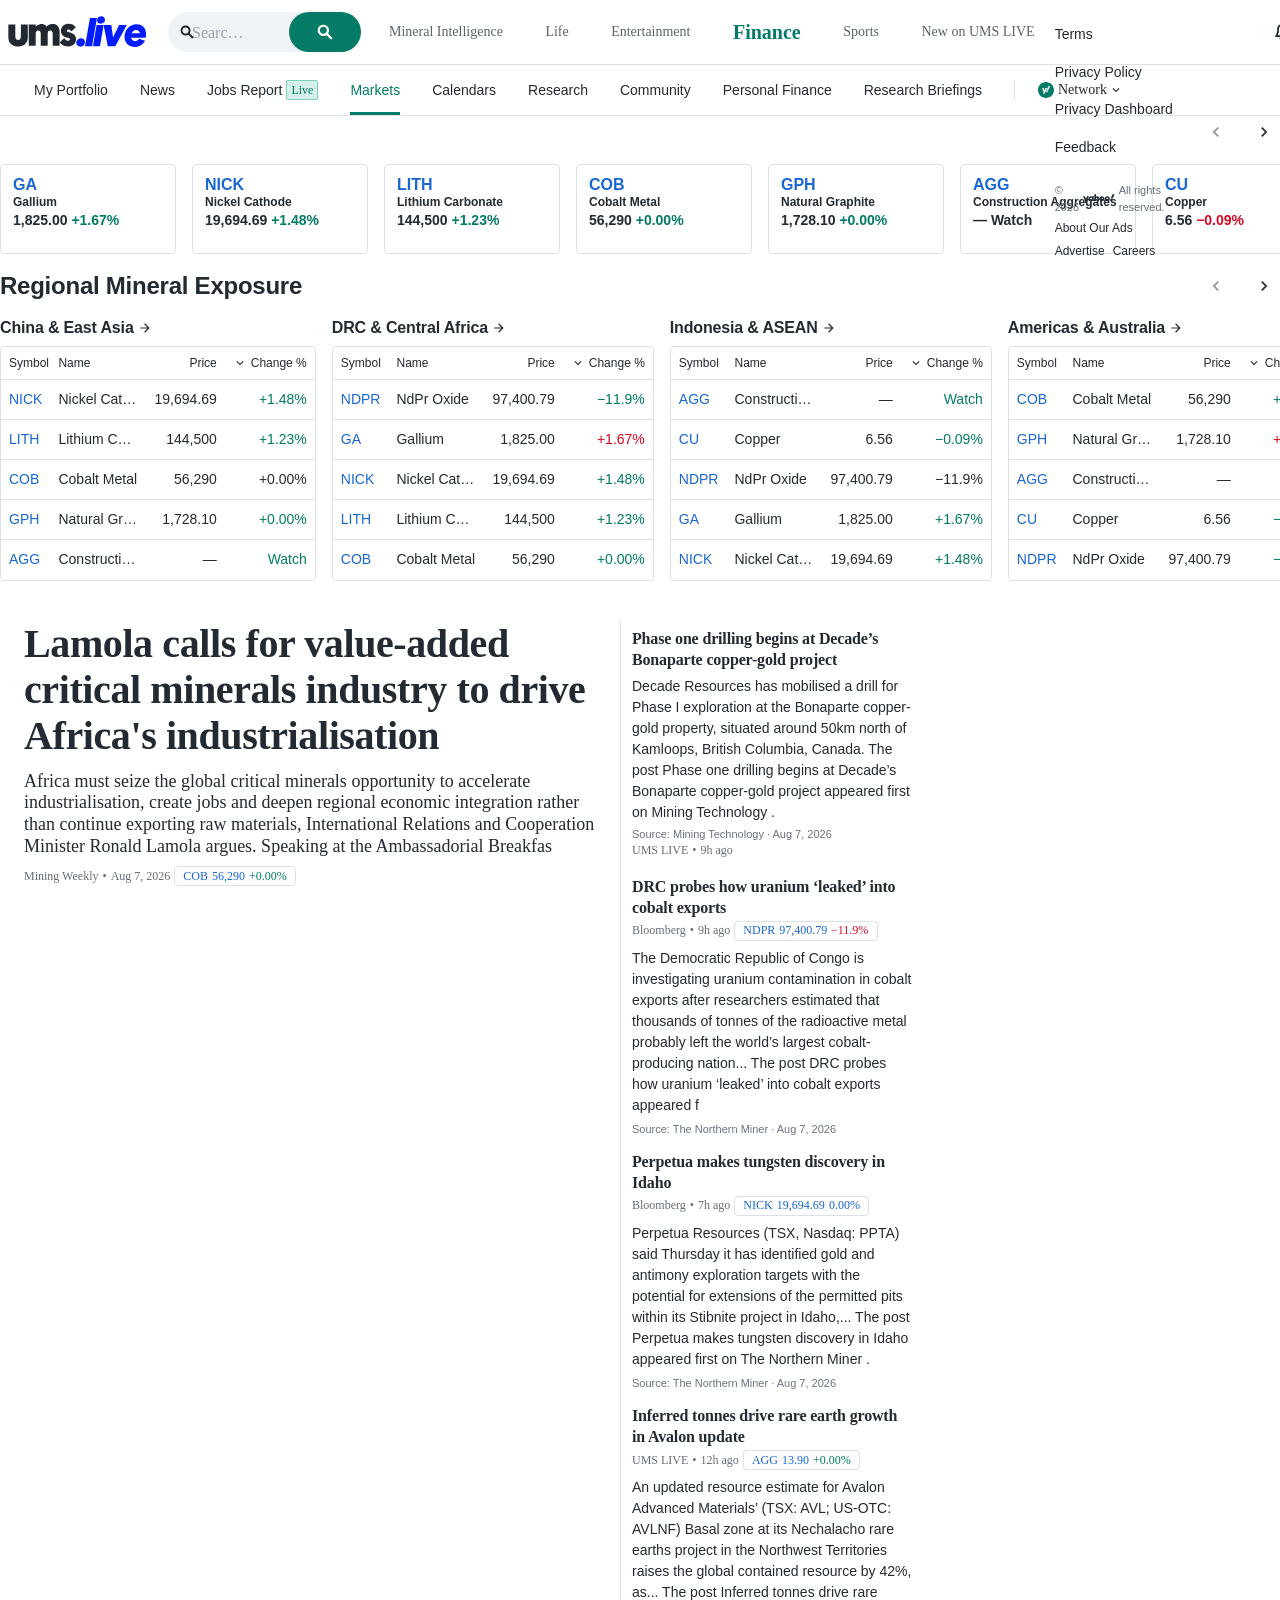
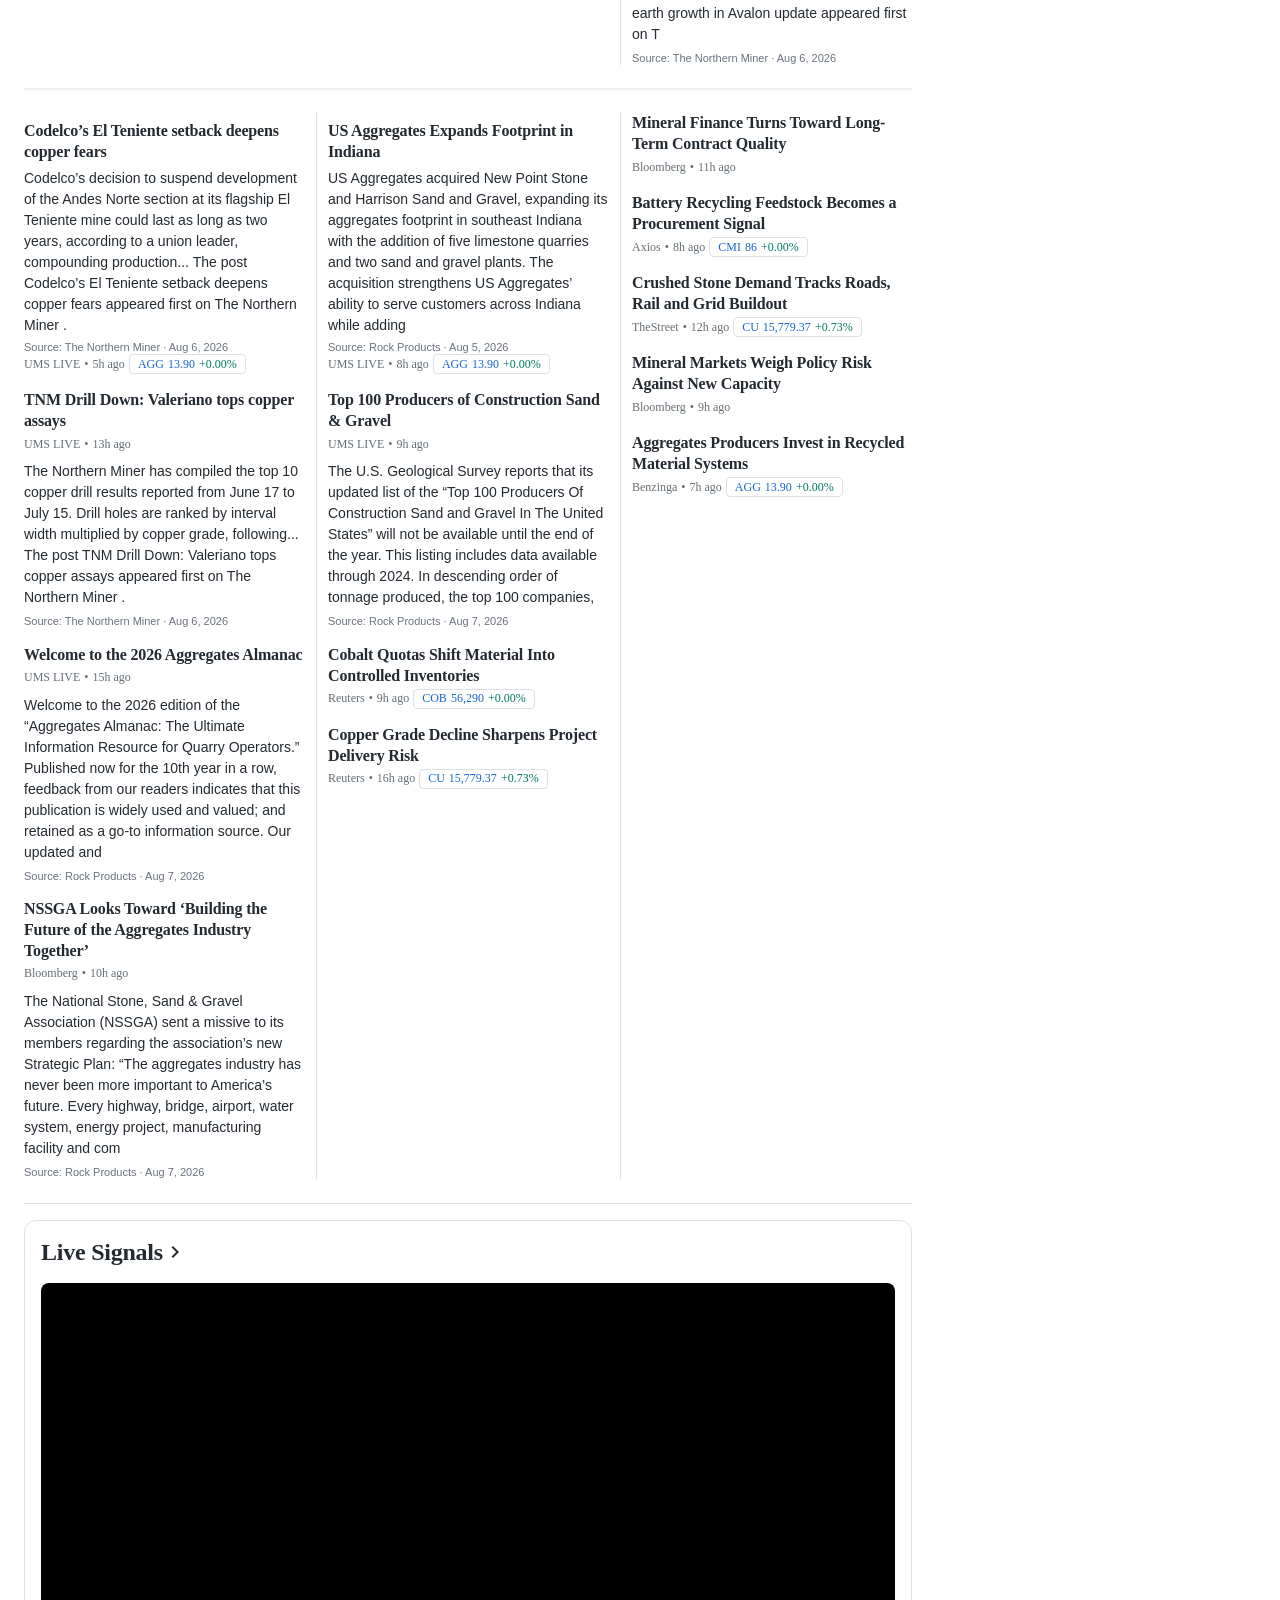
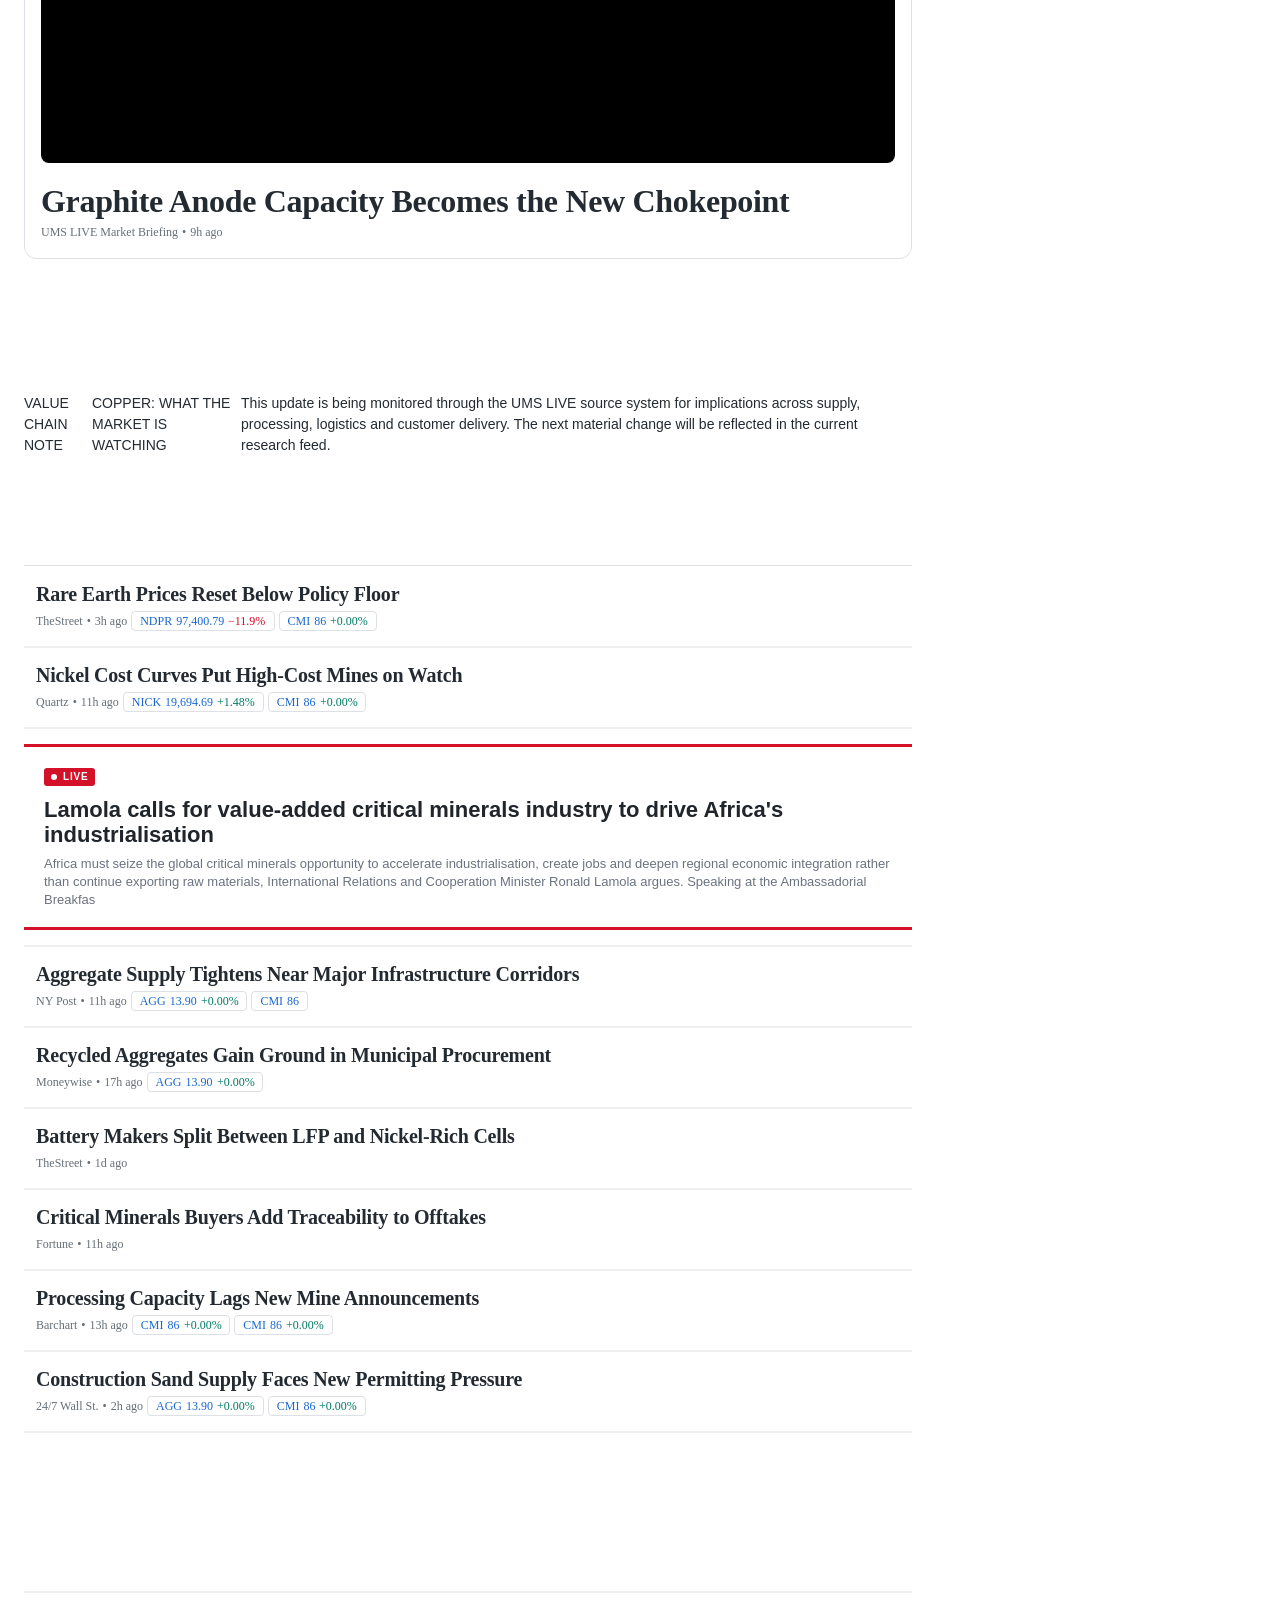
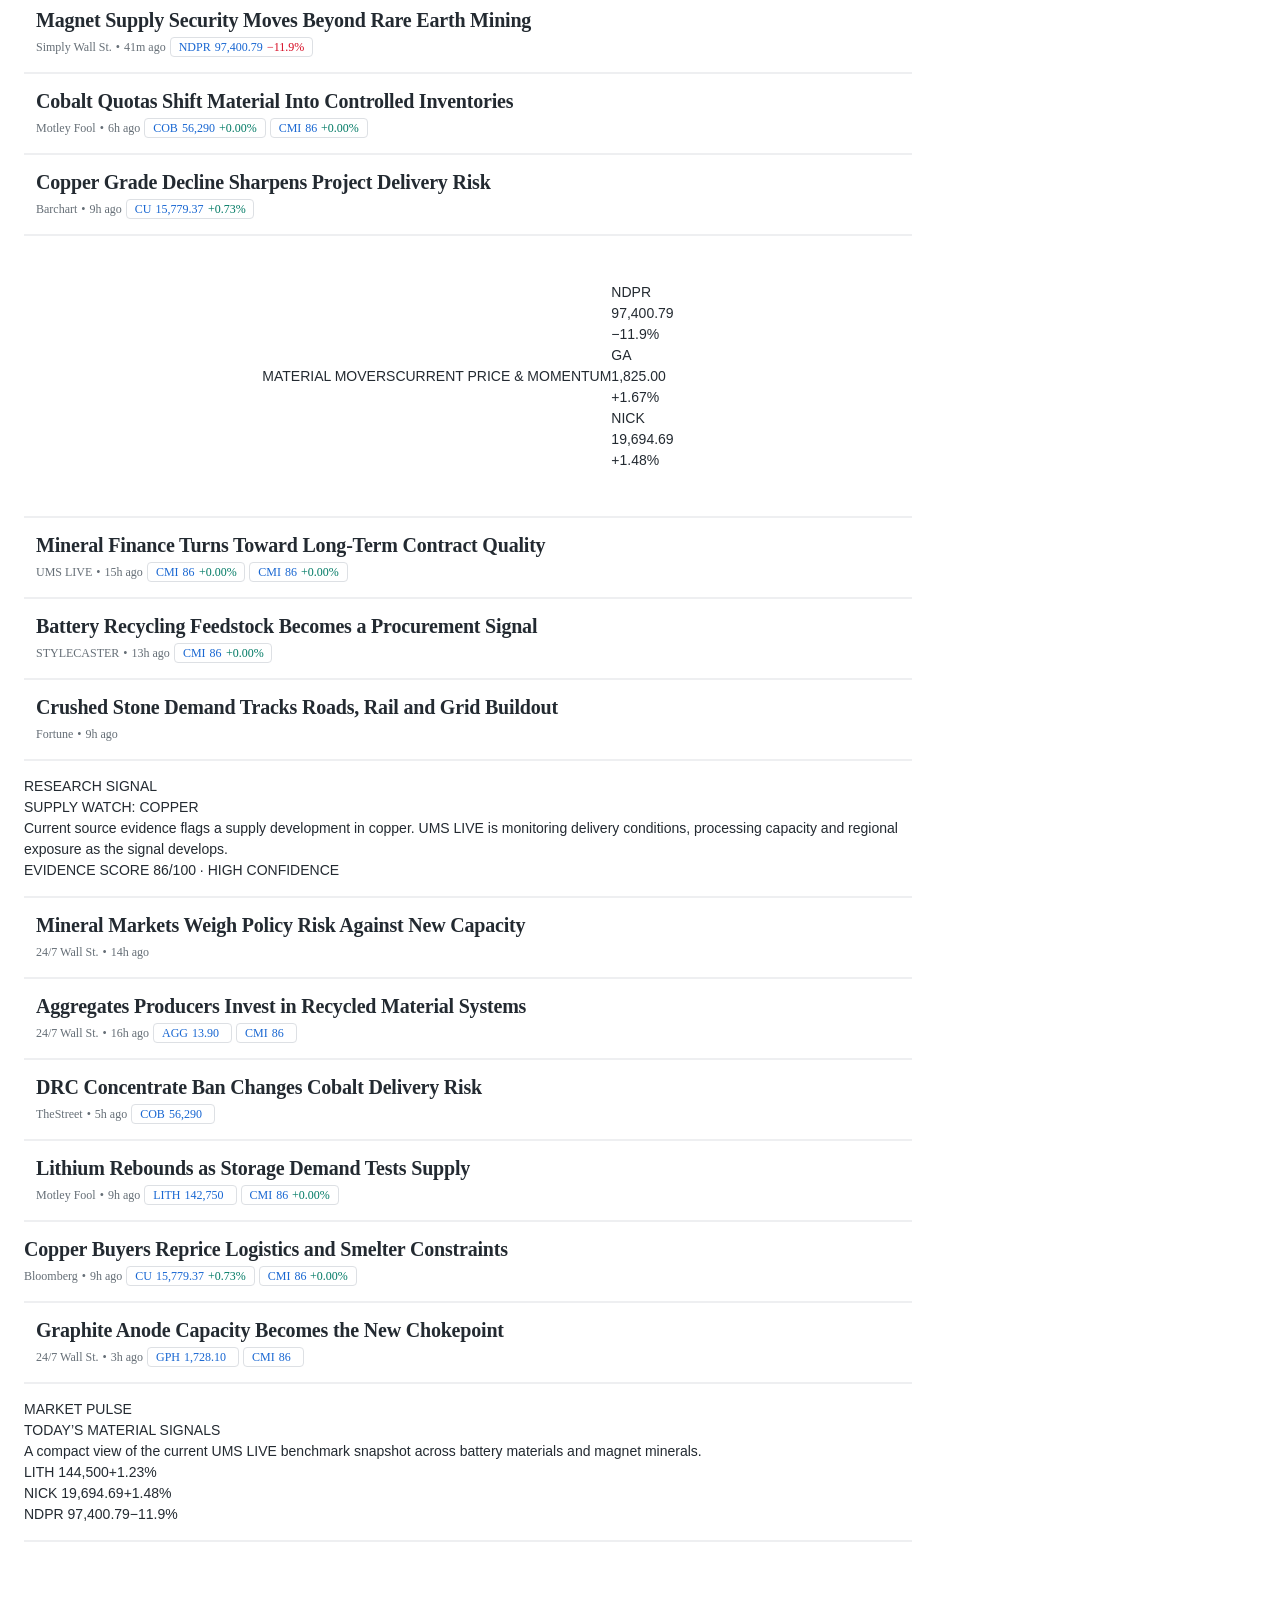
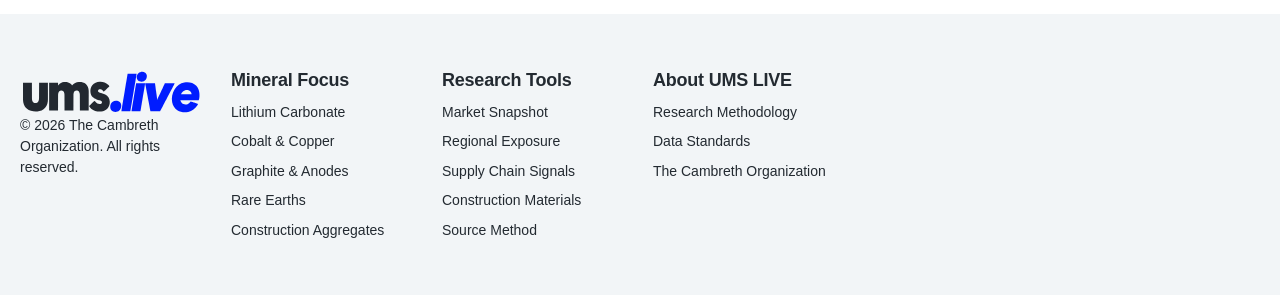
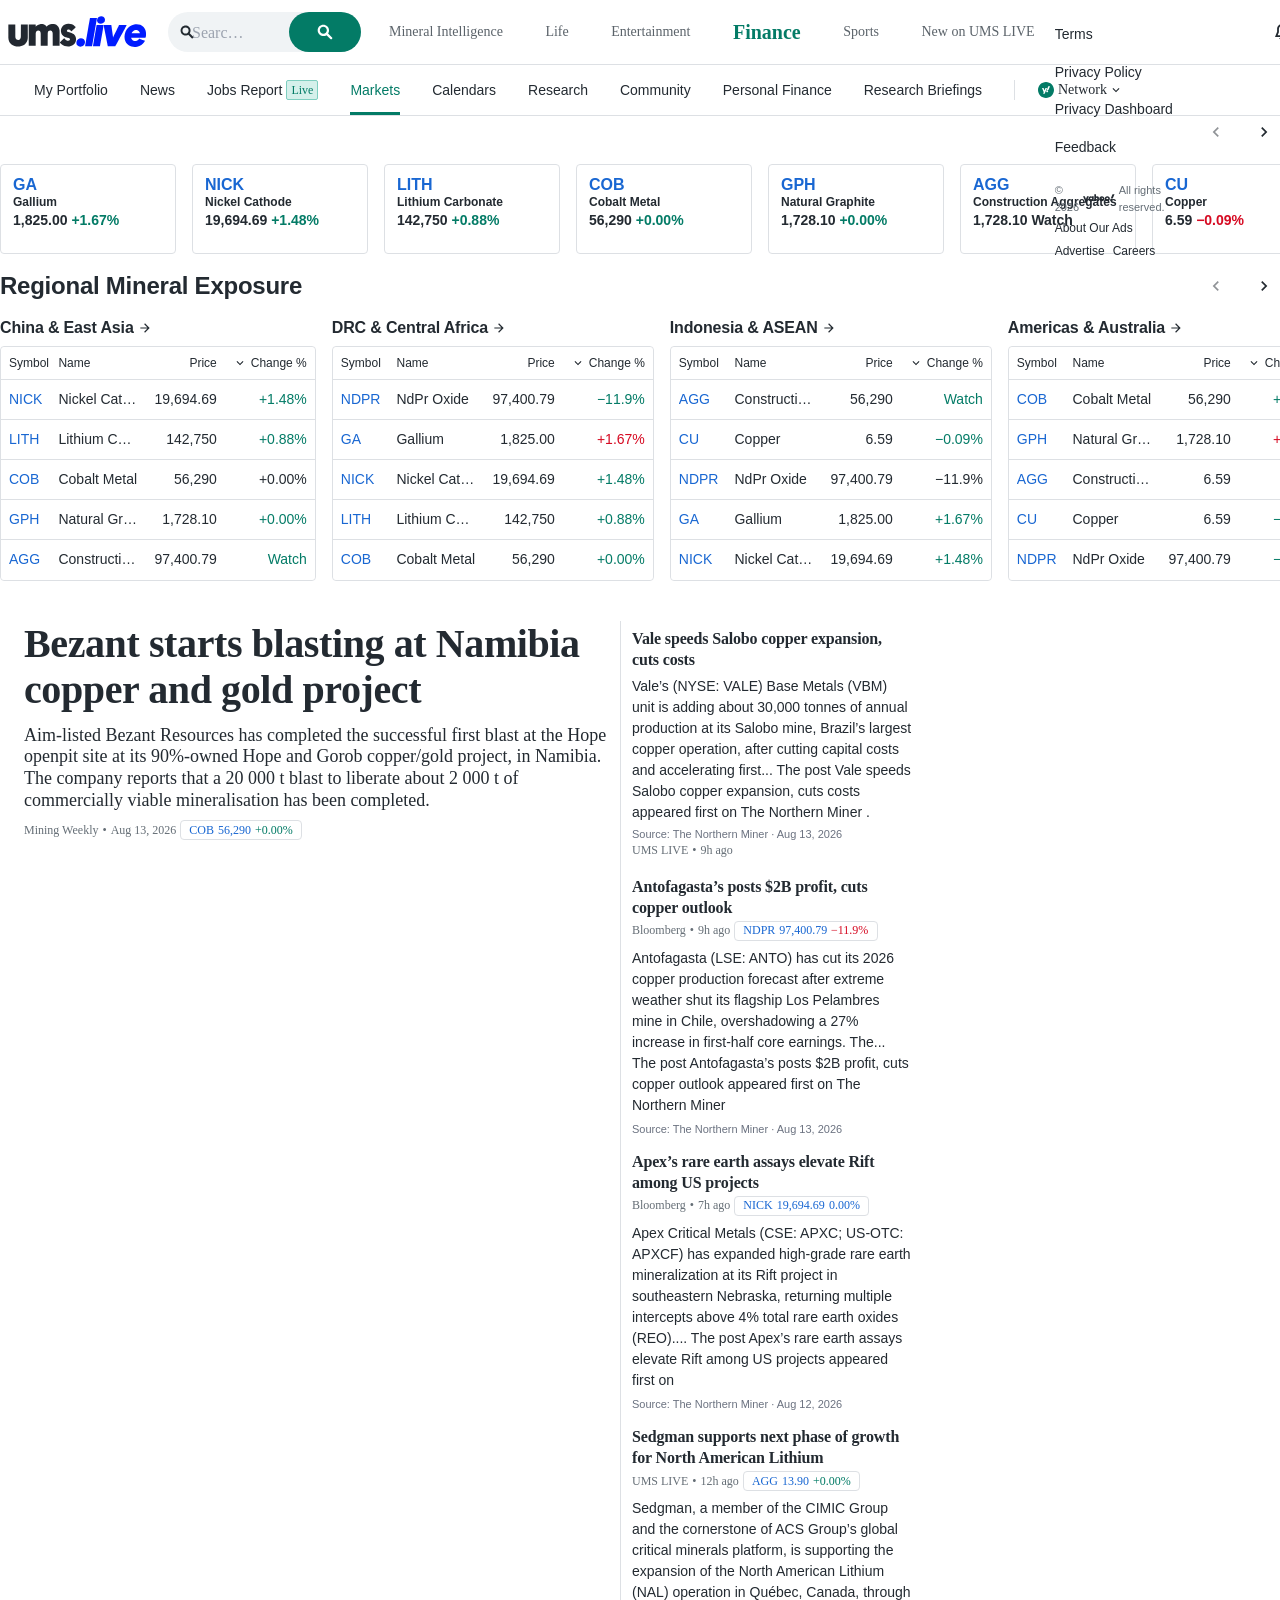
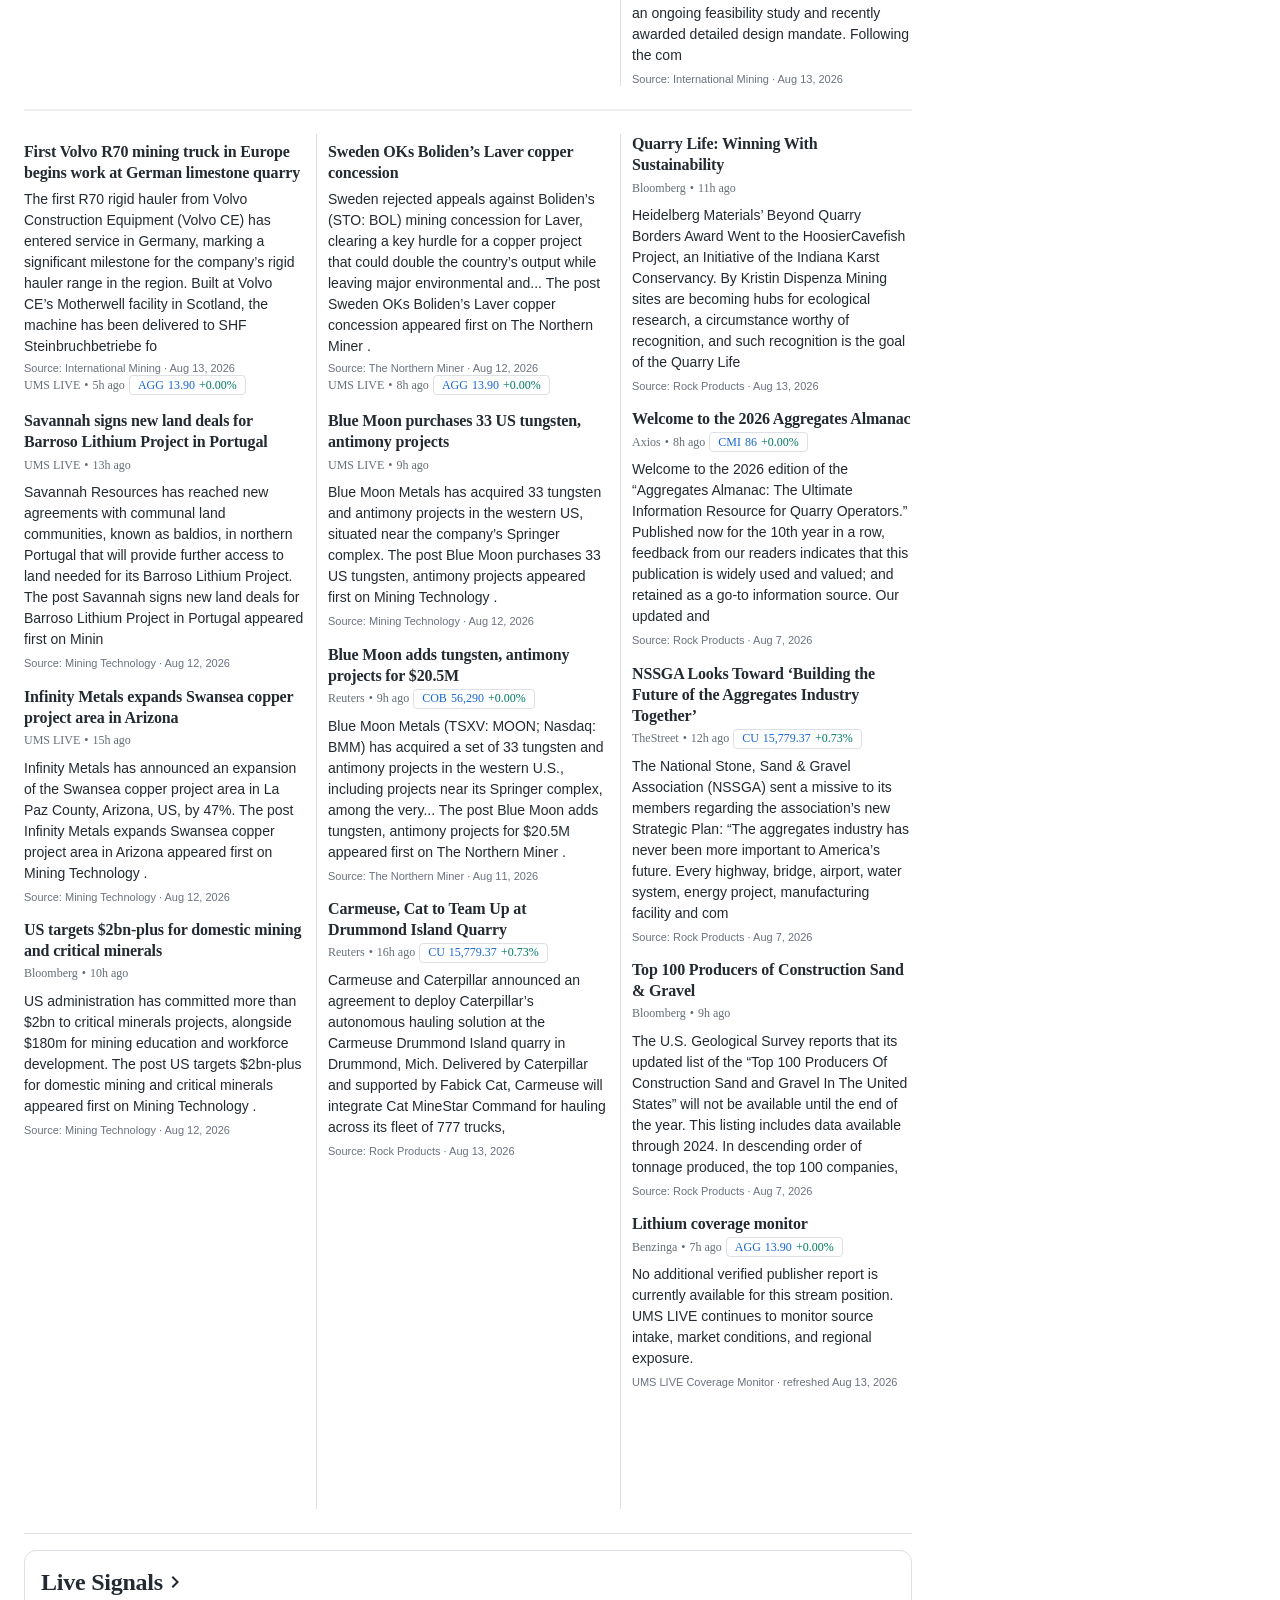
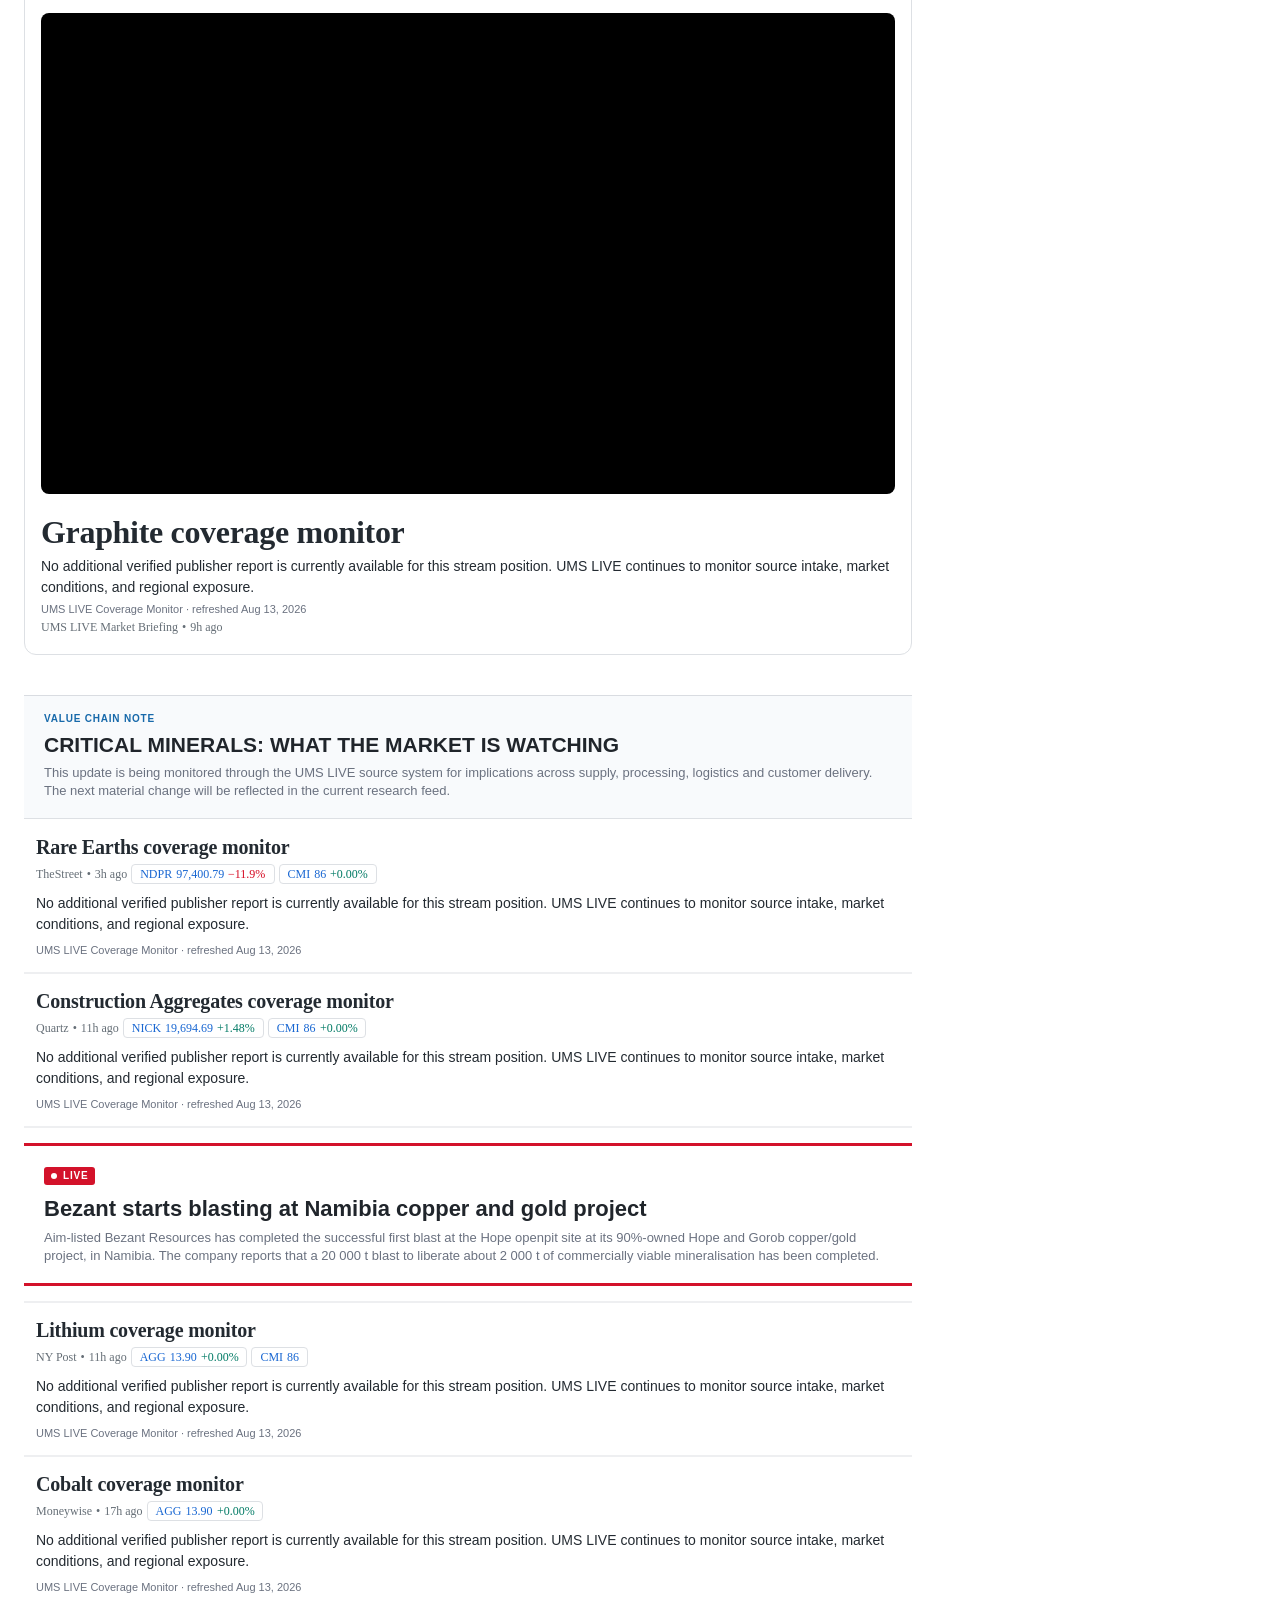
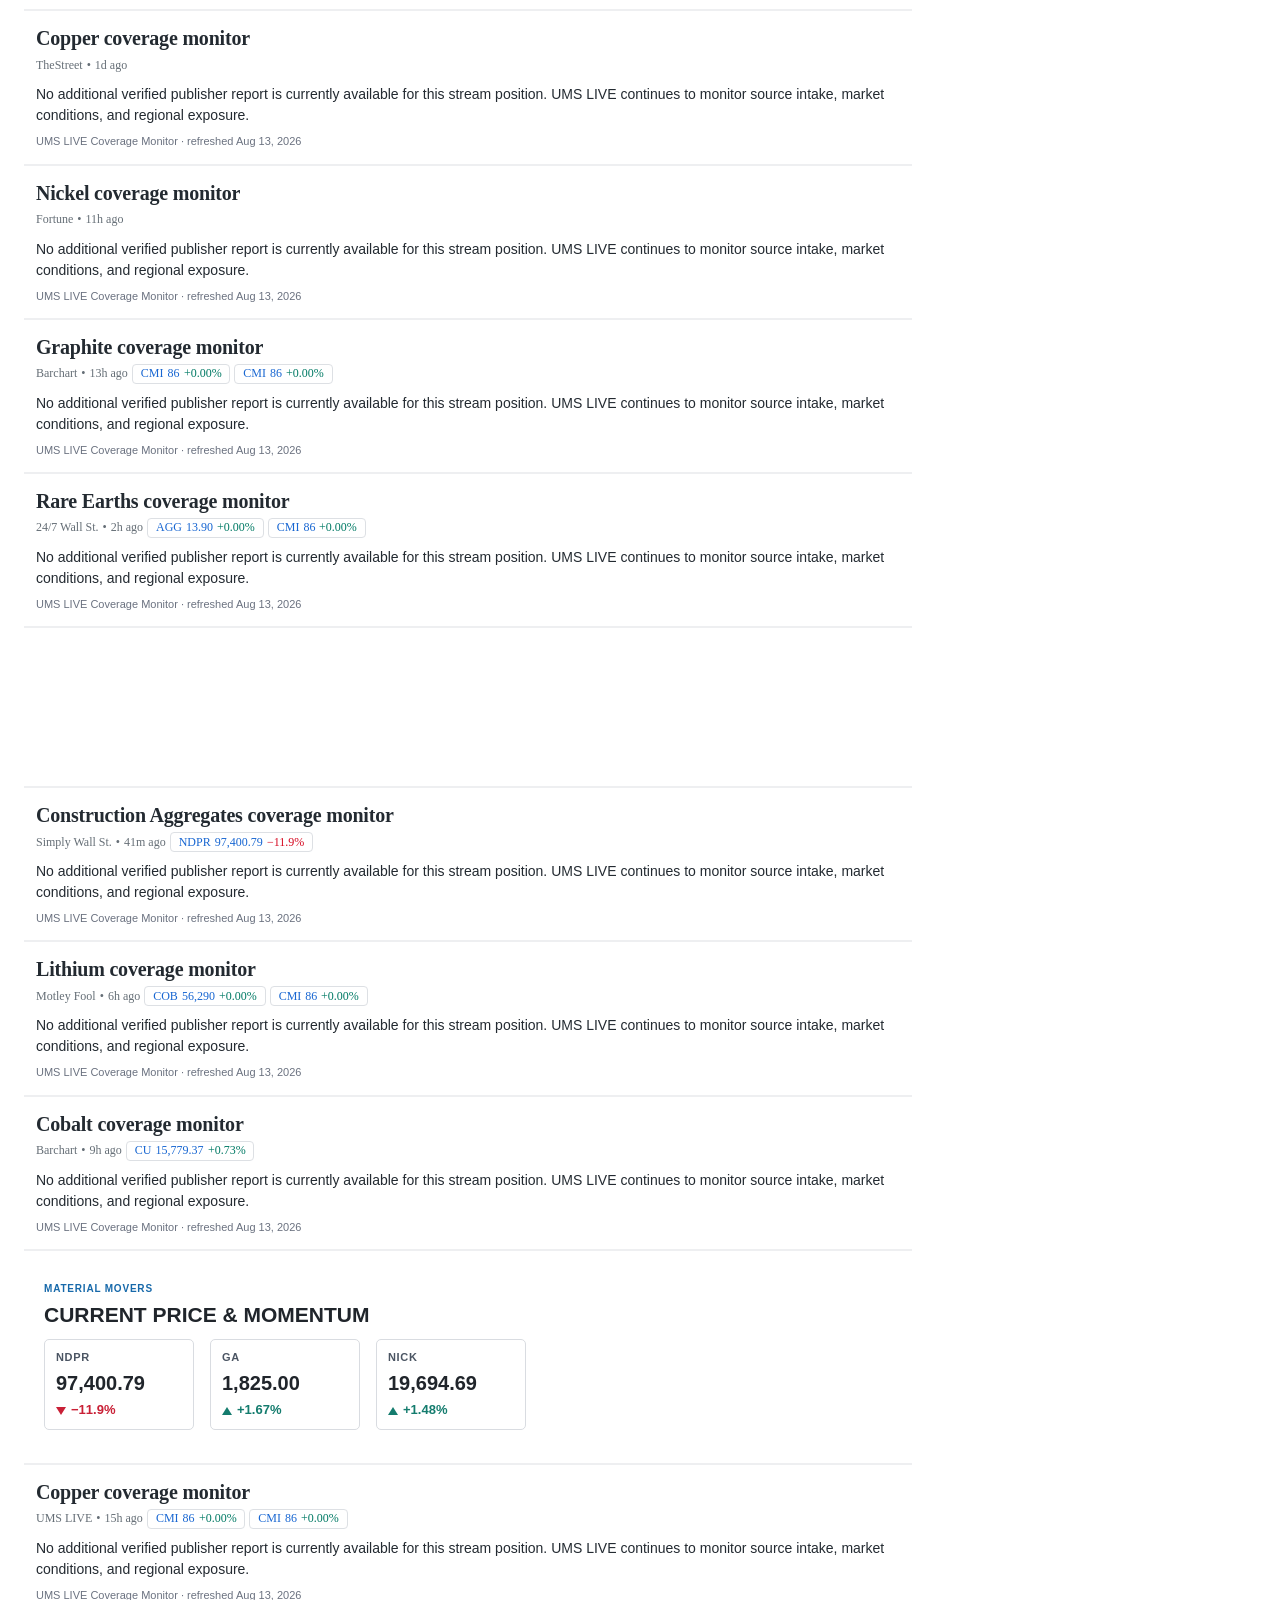
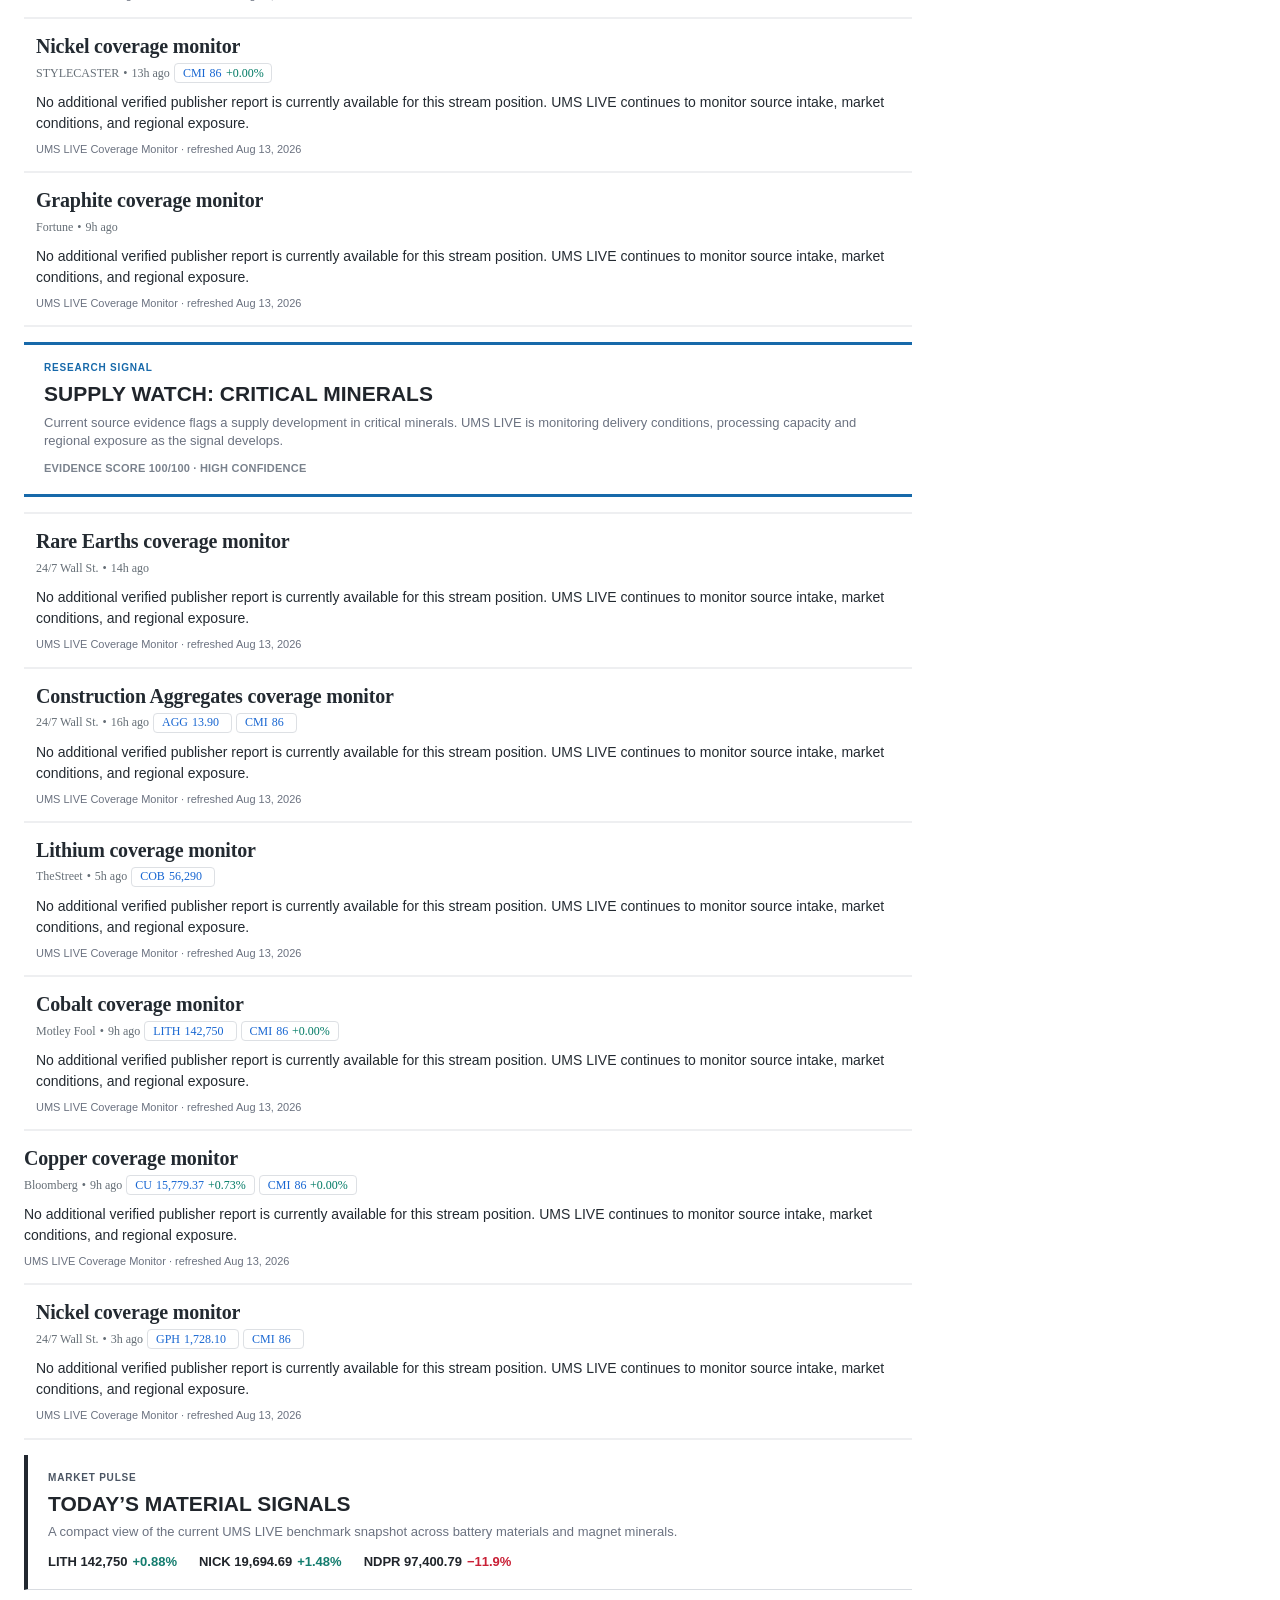
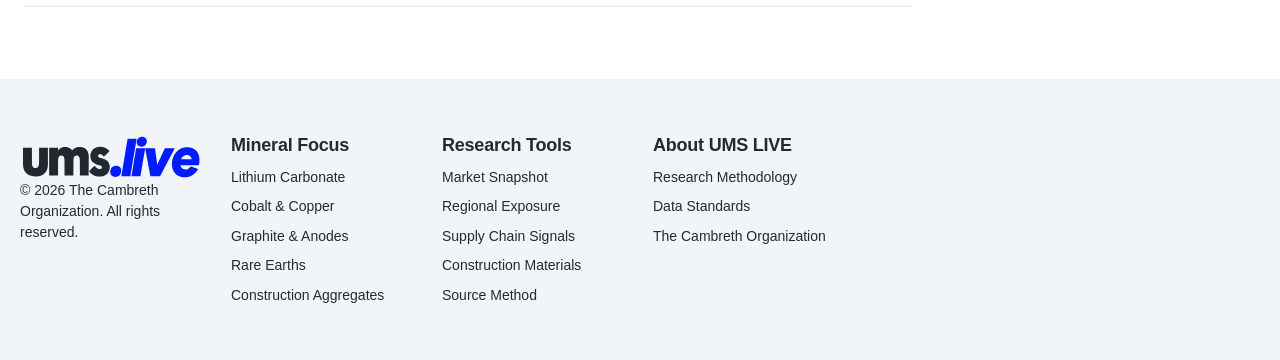
